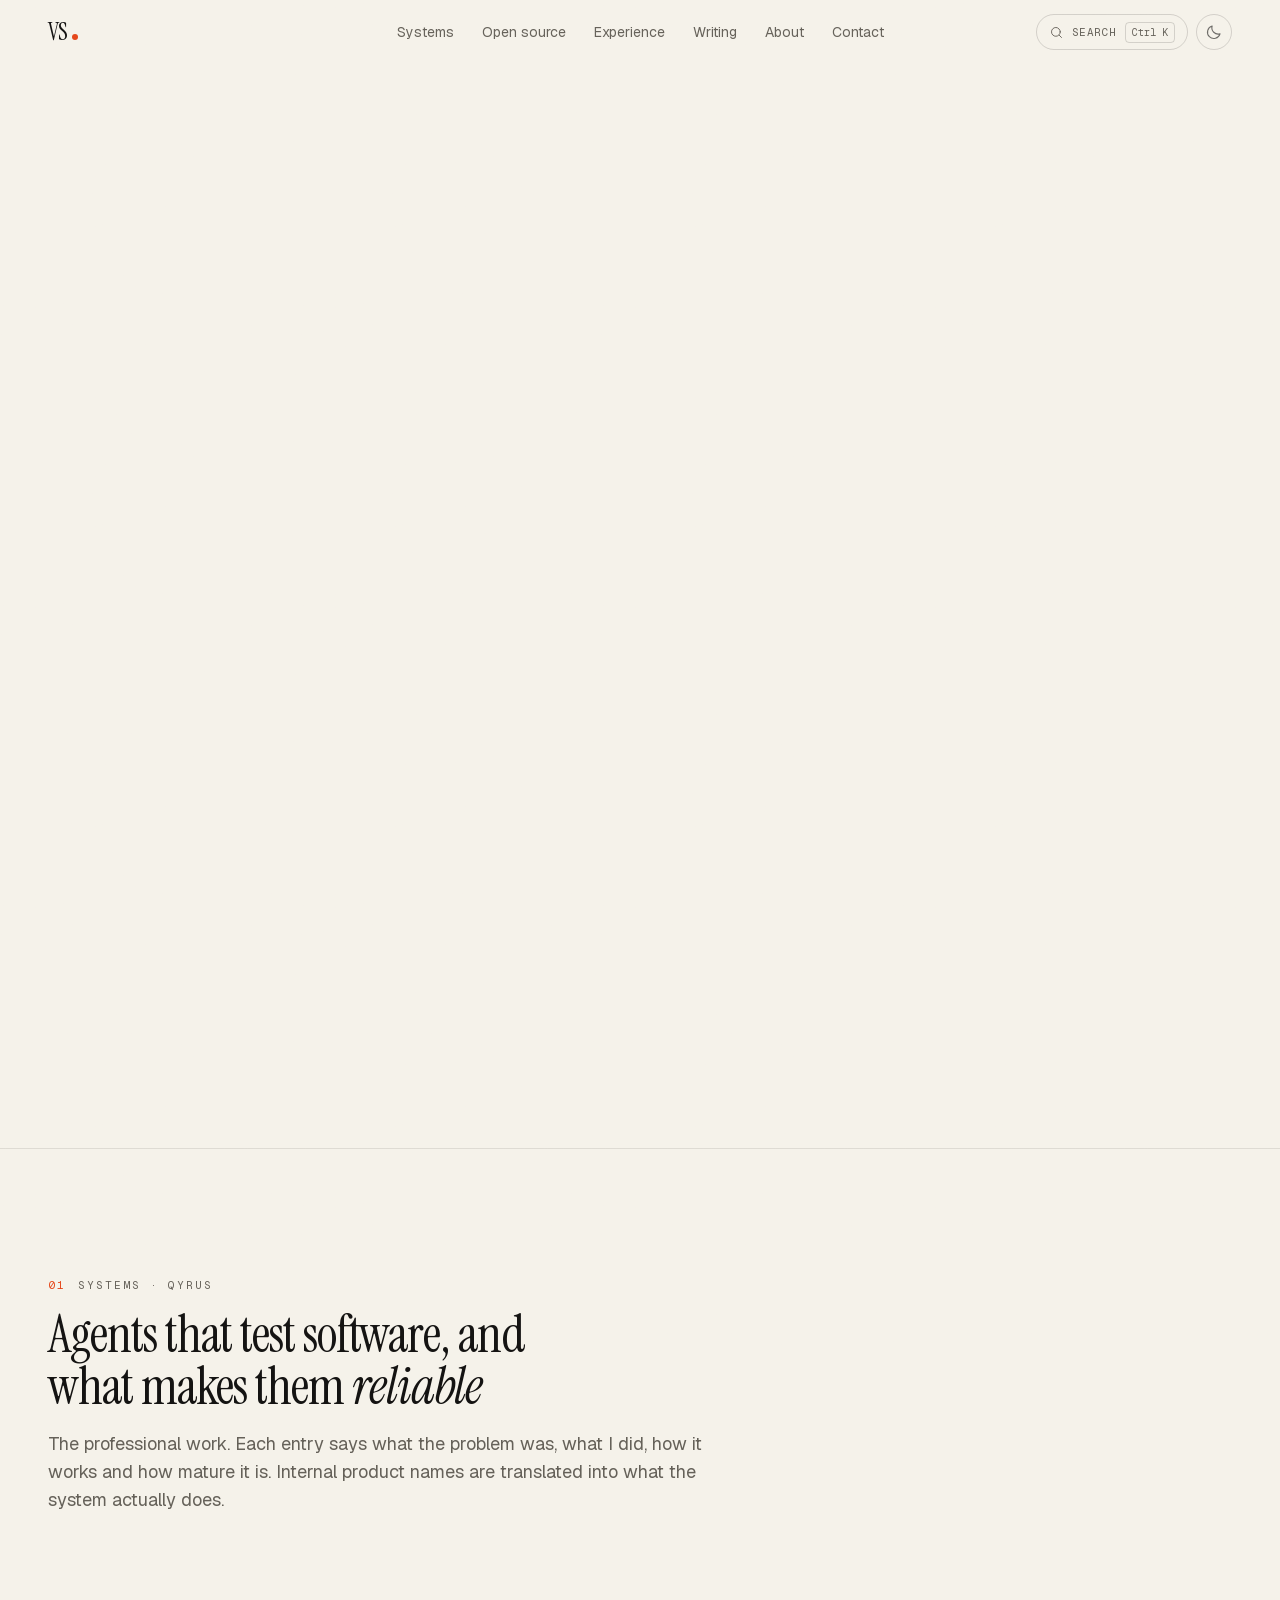
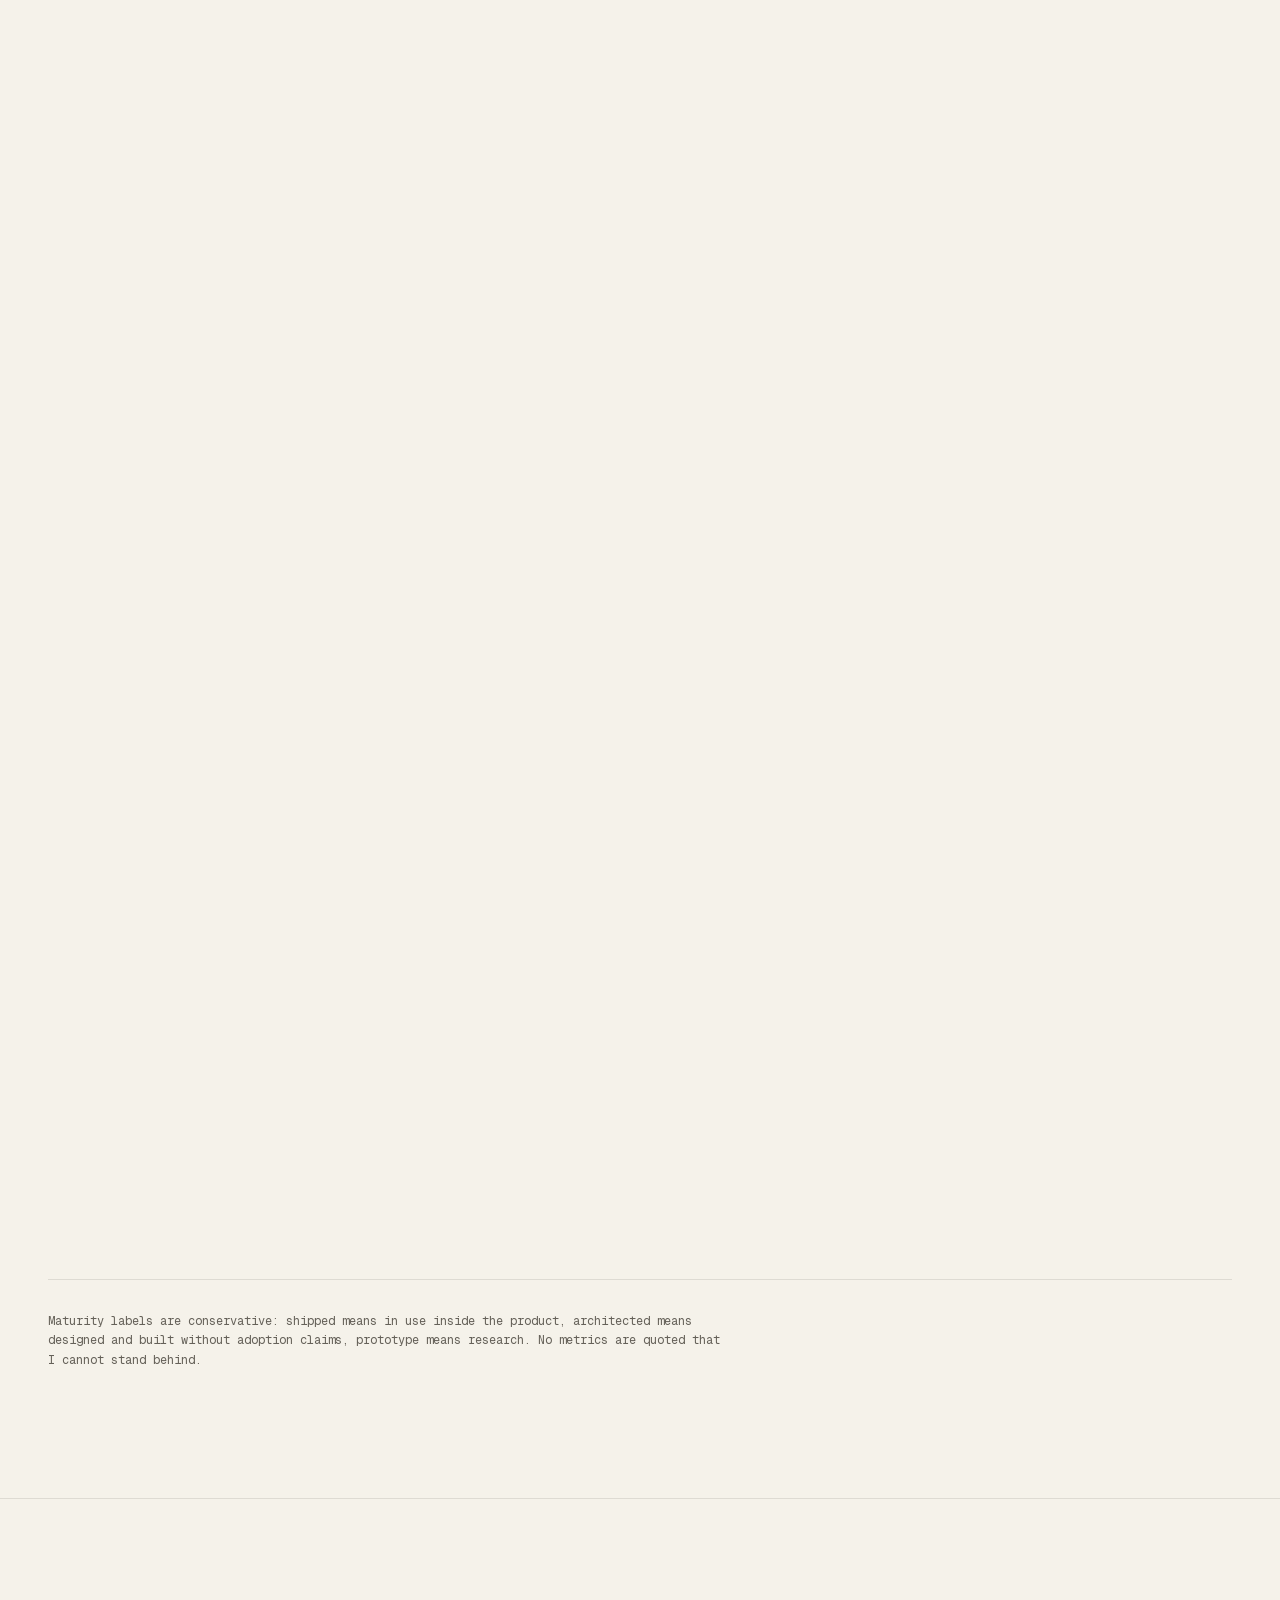
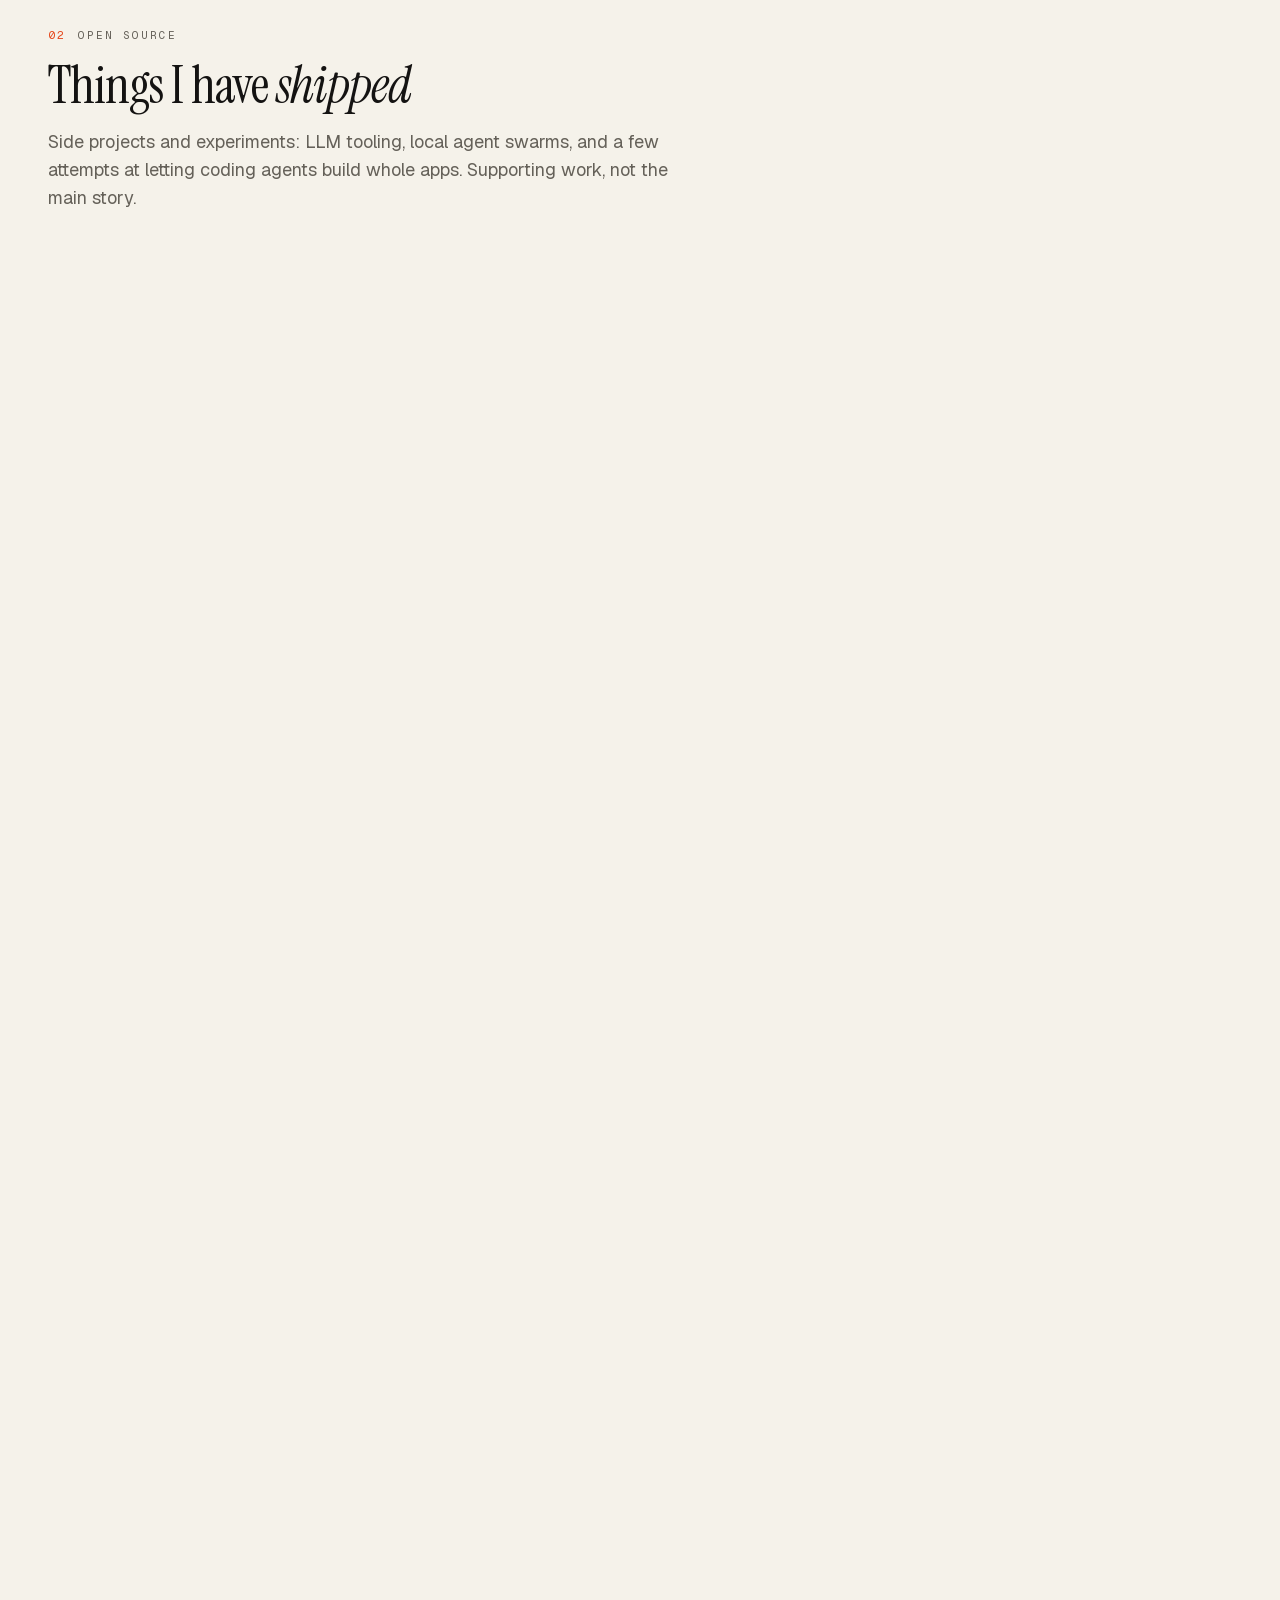
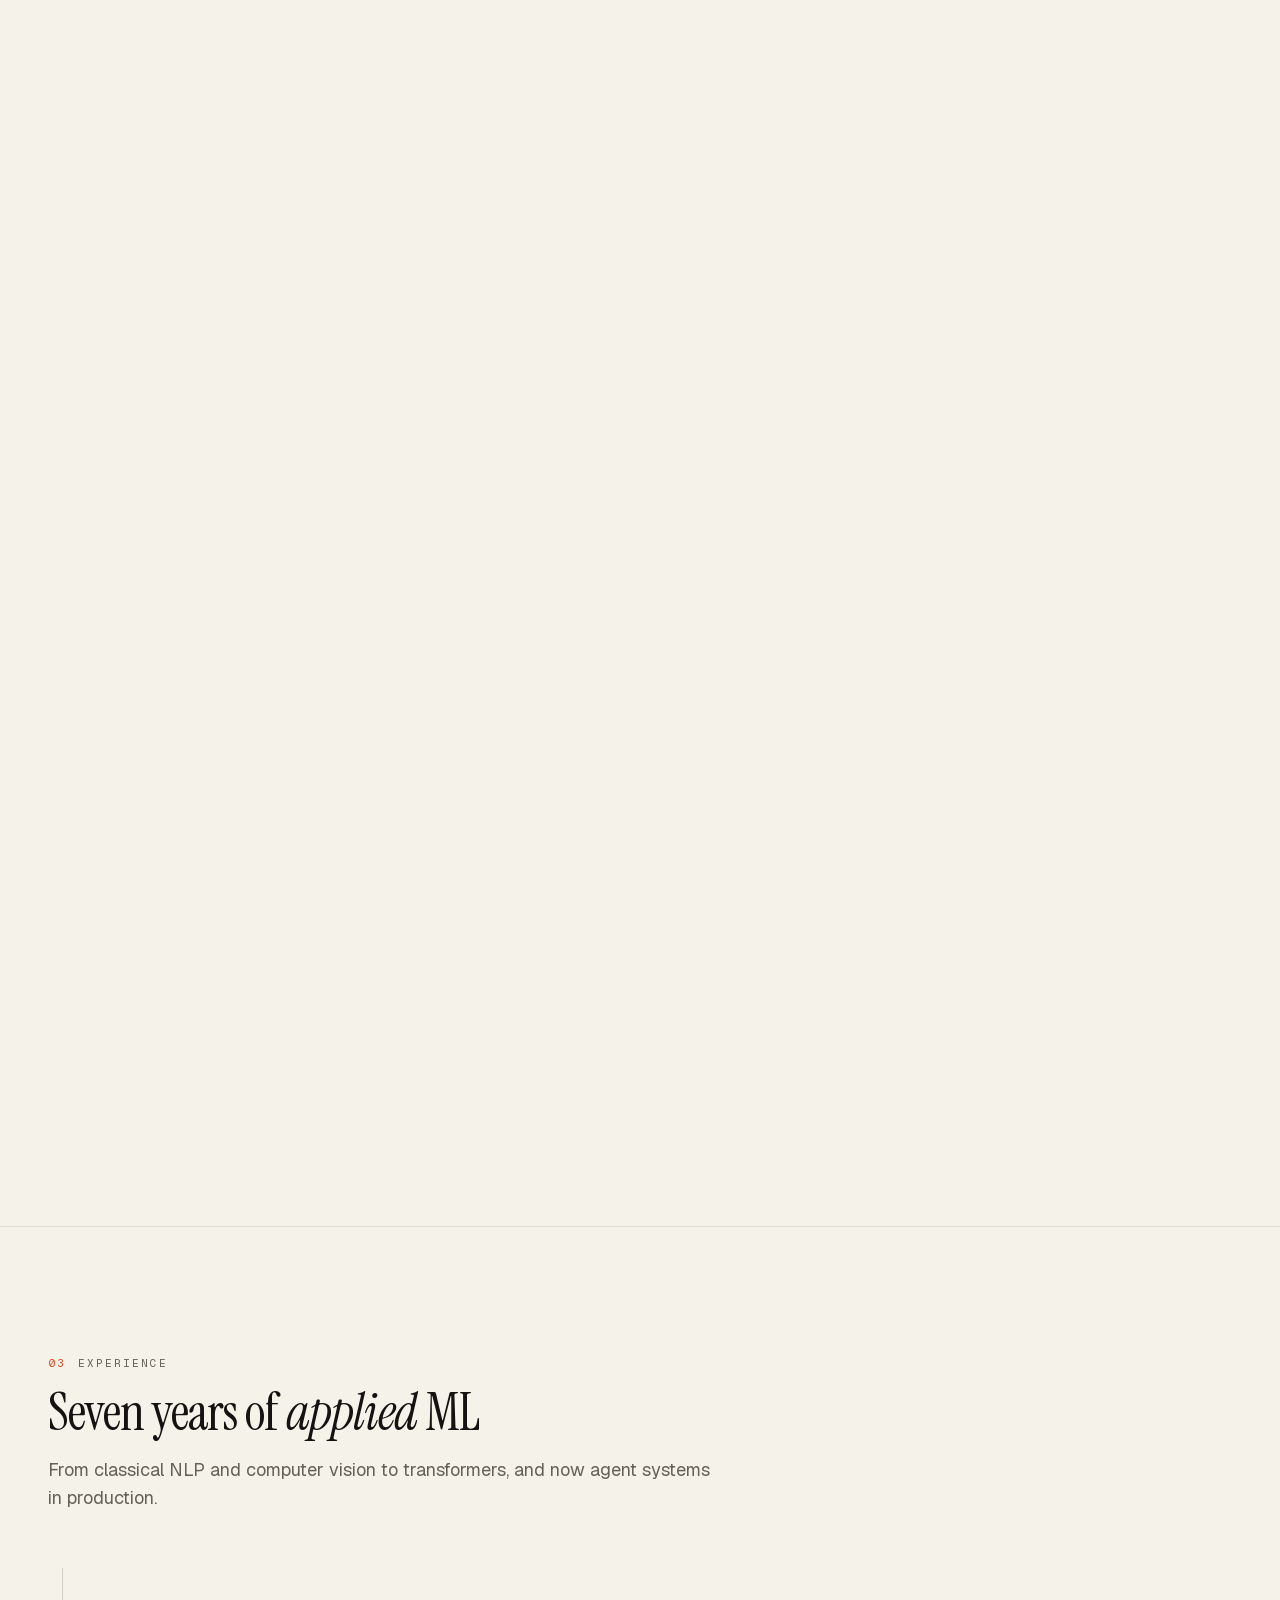
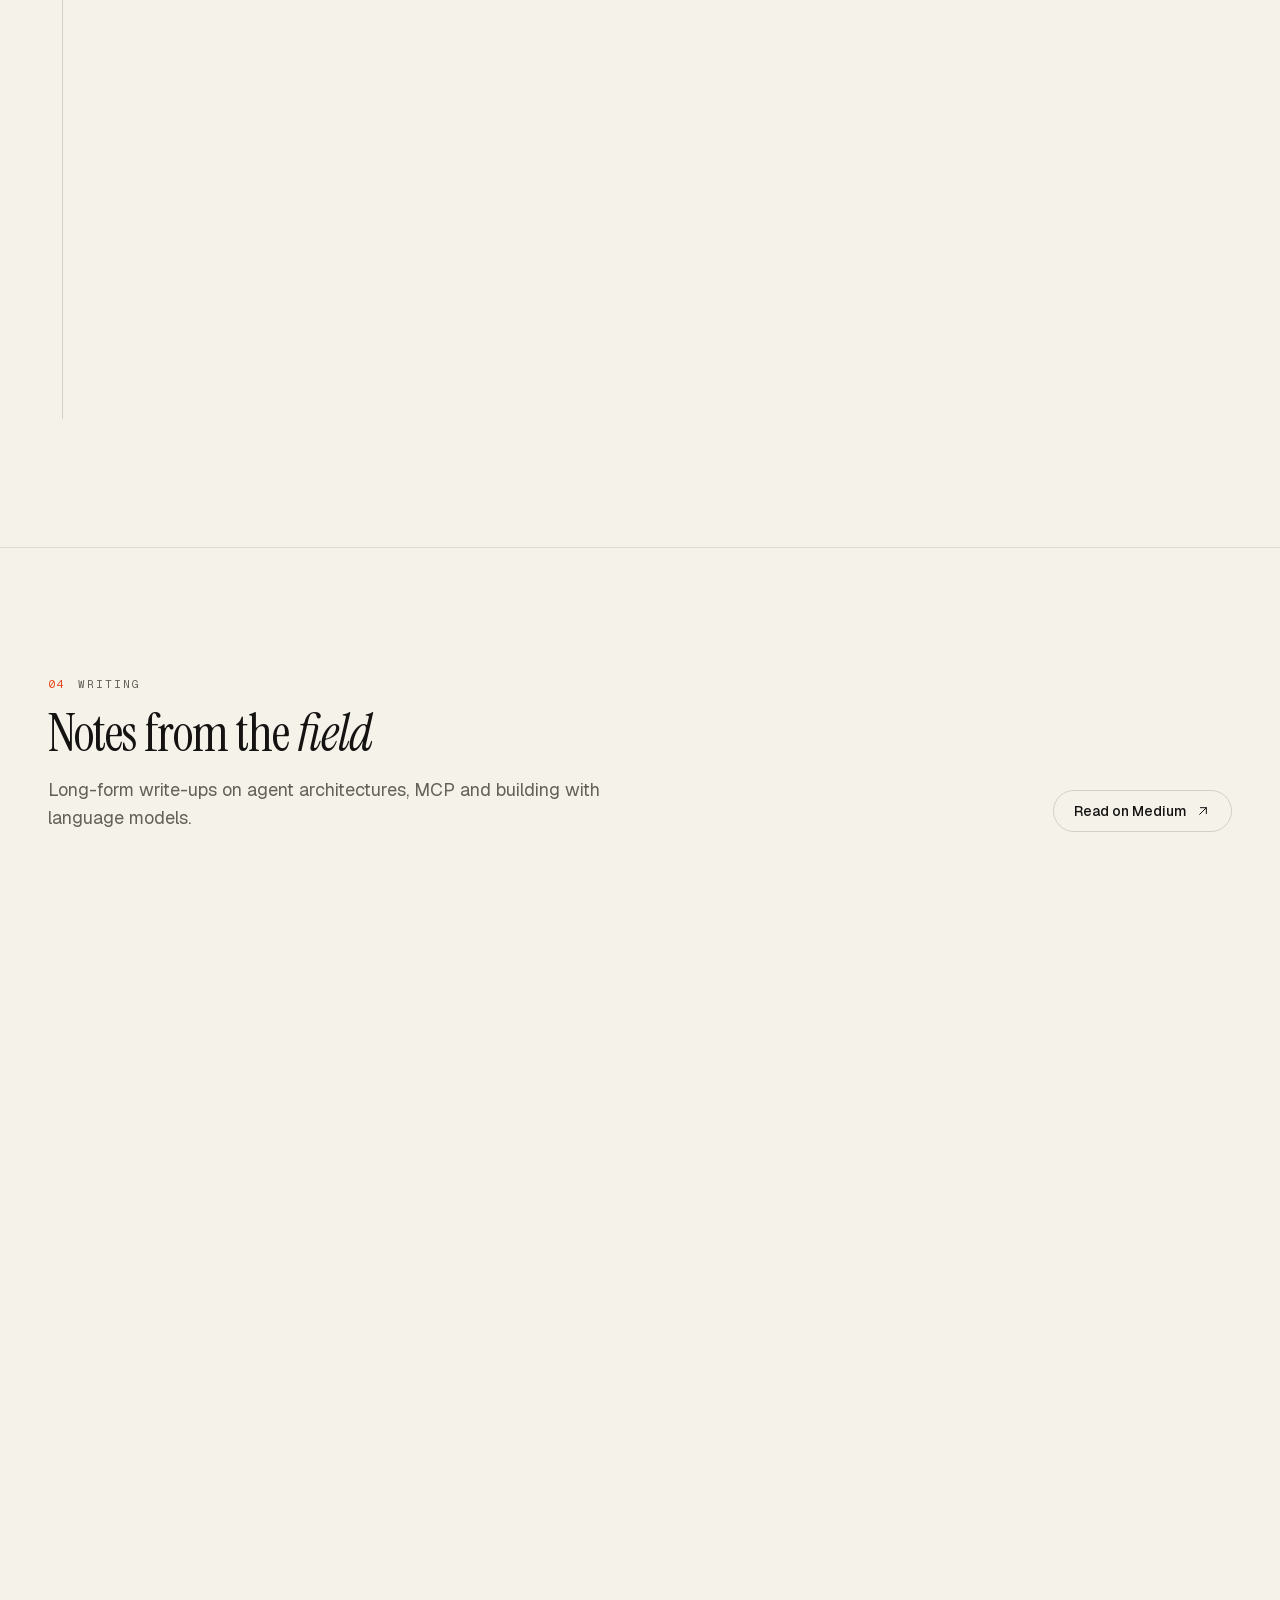
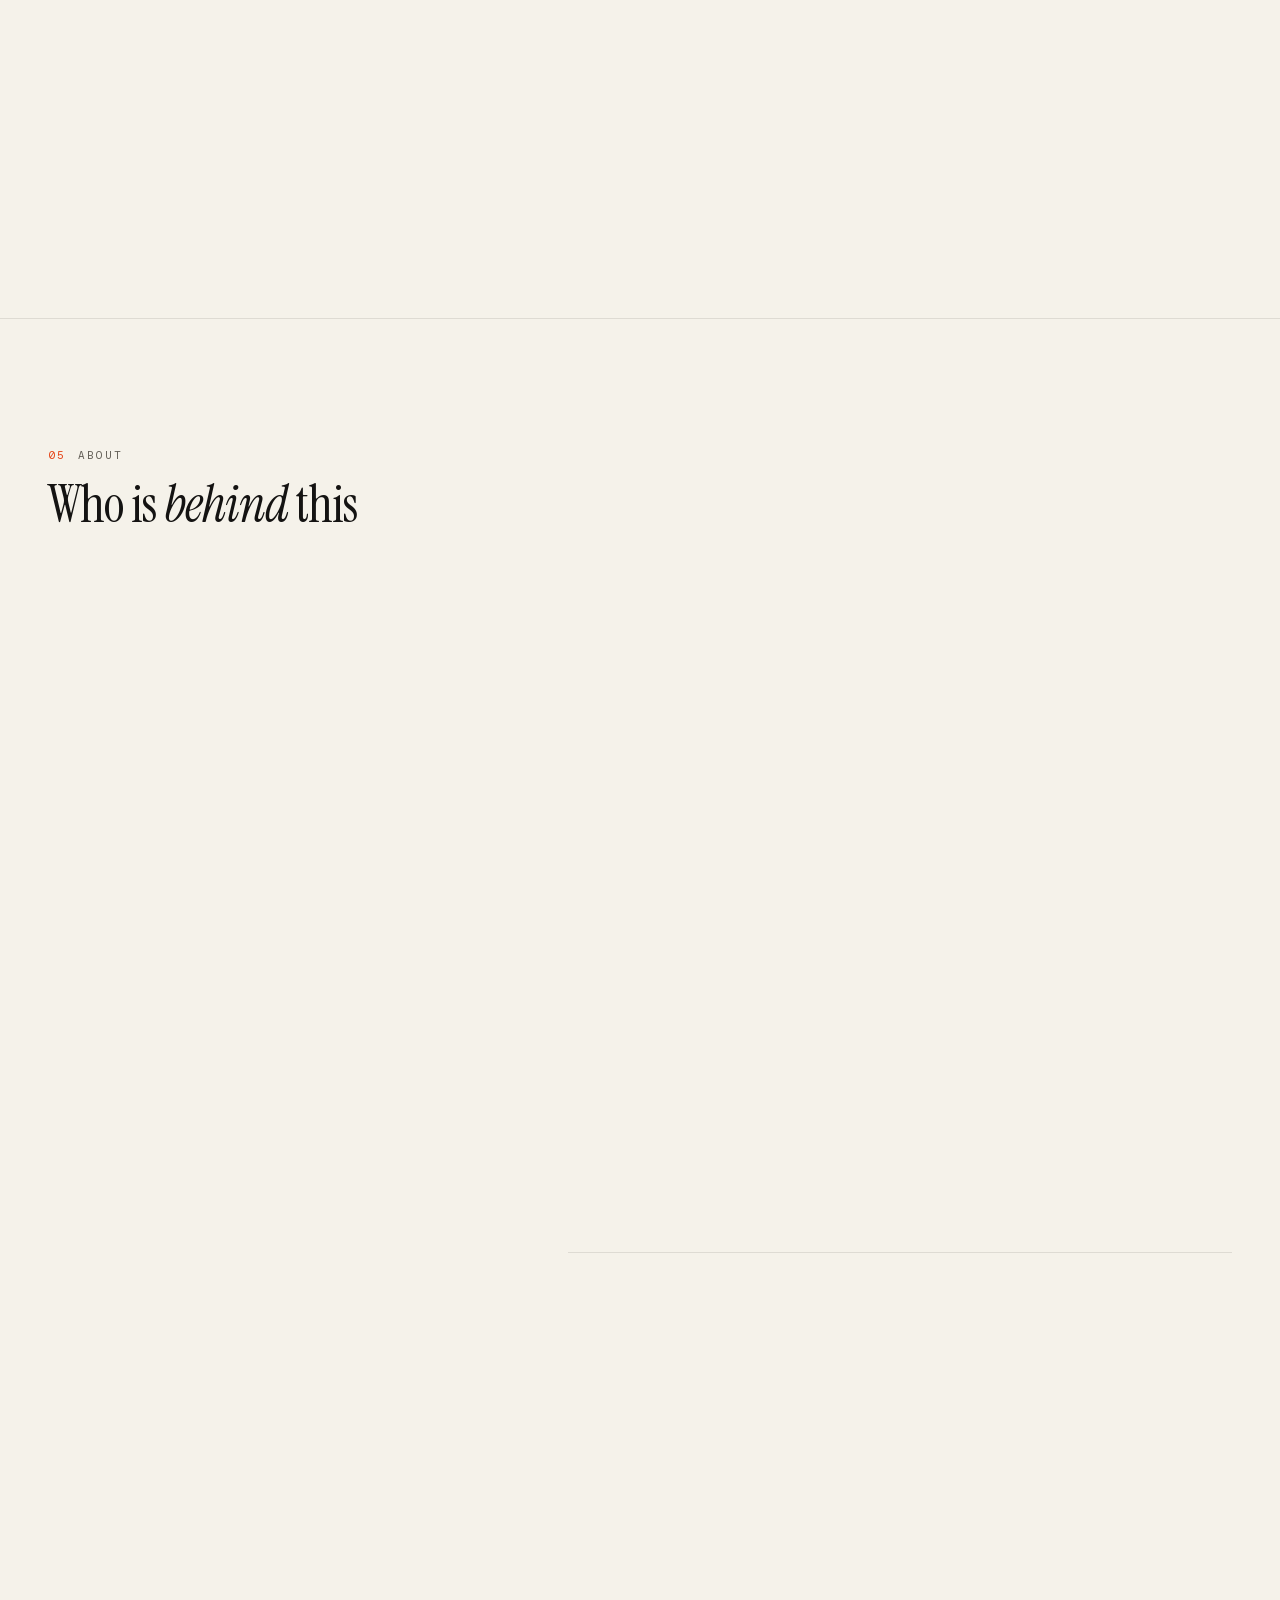
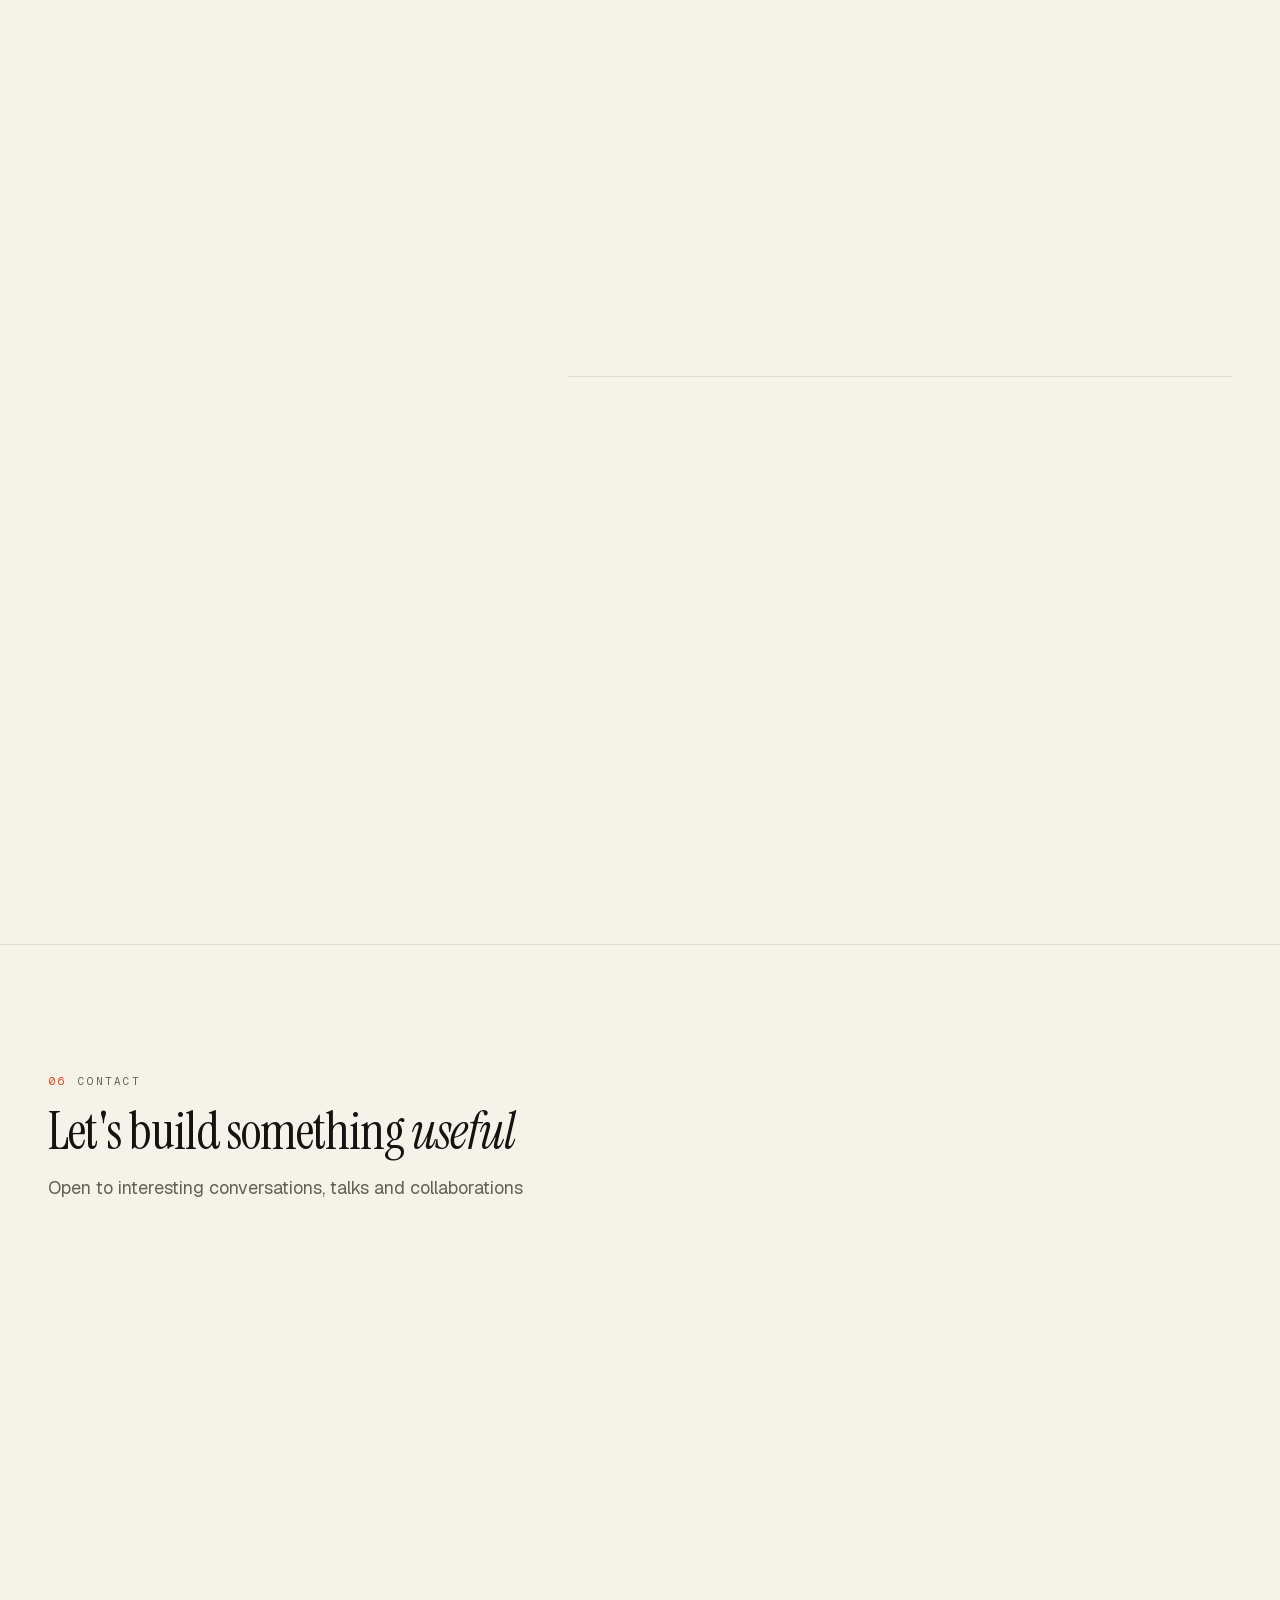
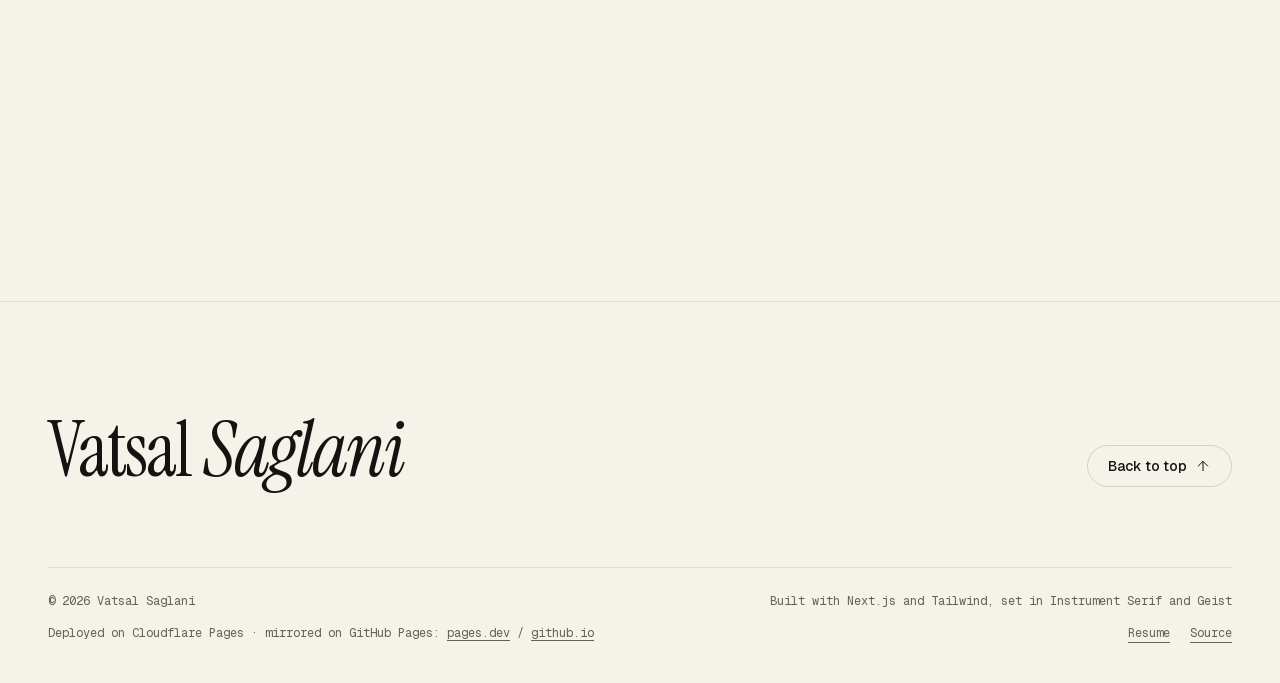
==== index.html @ f2490fa0 "Publish site: agent-run panel in About Co-Authored-By: Claude Fable 5.1 <noreply@anthropic.com> Clau" ====
<!DOCTYPE html><!--tgQJ8tDW70HH8e3YY8J3Q--><html lang="en" class="__variable_246ccd __variable_c29908 __variable_1f5468"><head><meta charSet="utf-8"/><meta name="viewport" content="width=device-width, initial-scale=1"/><link rel="preload" href="/_next/static/media/22a5144ee8d83bca-s.p.woff2" as="font" crossorigin="" type="font/woff2"/><link rel="preload" href="/_next/static/media/7d4881bb7e1bf84d-s.p.woff2" as="font" crossorigin="" type="font/woff2"/><link rel="preload" href="/_next/static/media/9cc5b37ab1350db7-s.p.woff2" as="font" crossorigin="" type="font/woff2"/><link rel="preload" href="/_next/static/media/e6099e249fd938cc-s.p.woff2" as="font" crossorigin="" type="font/woff2"/><link rel="stylesheet" href="/_next/static/css/aacad18d70a3d9a2.css" data-precedence="next"/><link rel="preload" as="script" fetchPriority="low" href="/_next/static/chunks/webpack-665c50629f91c9d4.js"/><script src="/_next/static/chunks/4bd1b696-c023c6e3521b1417.js" async=""></script><script src="/_next/static/chunks/255-a7ba4d37dca2f1fa.js" async=""></script><script src="/_next/static/chunks/main-app-f5ae273db3efd470.js" async=""></script><script src="/_next/static/chunks/app/layout-475cb6a41818b07e.js" async=""></script><script src="/_next/static/chunks/619-ba102abea3e3d0e4.js" async=""></script><script src="/_next/static/chunks/430-6dc5d036473daa64.js" async=""></script><script src="/_next/static/chunks/app/page-20d312c15284d19d.js" async=""></script><meta name="next-size-adjust" content=""/><meta name="theme-color" media="(prefers-color-scheme: light)" content="#f5f2ea"/><meta name="theme-color" media="(prefers-color-scheme: dark)" content="#0b0b0e"/><title>Vatsal Saglani — Data Science Lead, GenAI at Qyrus</title><meta name="description" content="Vatsal Saglani builds AI agents that test software, and the systems that make them reliable: agent SDKs, distributed runtimes, memory and evaluation at Qyrus, plus open-source LLM tooling."/><link rel="author" href="https://github.com/vatsalsaglani"/><meta name="author" content="Vatsal Saglani"/><meta name="keywords" content="Vatsal Saglani,GenAI,AI agents,MCP,LLM,Swift,macOS,Qyrus,machine learning,Bengaluru"/><meta name="creator" content="Vatsal Saglani"/><meta name="robots" content="index, follow"/><link rel="canonical" href="https://vatsalsaglani.pages.dev/"/><meta property="og:title" content="Vatsal Saglani — Data Science Lead, GenAI at Qyrus"/><meta property="og:description" content="Vatsal Saglani builds AI agents that test software, and the systems that make them reliable: agent SDKs, distributed runtimes, memory and evaluation at Qyrus, plus open-source LLM tooling."/><meta property="og:url" content="https://vatsalsaglani.pages.dev/"/><meta property="og:site_name" content="Vatsal Saglani"/><meta property="og:locale" content="en_US"/><meta property="og:image" content="https://vatsalsaglani.pages.dev/assets/og.png"/><meta property="og:image:width" content="1200"/><meta property="og:image:height" content="630"/><meta property="og:image:alt" content="Vatsal Saglani — portfolio"/><meta property="og:type" content="website"/><meta name="twitter:card" content="summary_large_image"/><meta name="twitter:creator" content="@saglanivatsal"/><meta name="twitter:title" content="Vatsal Saglani — Data Science Lead, GenAI at Qyrus"/><meta name="twitter:description" content="Vatsal Saglani builds AI agents that test software, and the systems that make them reliable: agent SDKs, distributed runtimes, memory and evaluation at Qyrus, plus open-source LLM tooling."/><meta name="twitter:image" content="https://vatsalsaglani.pages.dev/assets/og.png"/><link rel="shortcut icon" href="/favicon.svg"/><link rel="icon" href="/favicon.svg"/><link rel="apple-touch-icon" href="/favicon.svg"/><script>(function(){try{var s=localStorage.getItem('theme');var m=window.matchMedia('(prefers-color-scheme: light)').matches;var t=s||(m?'light':'dark');document.documentElement.setAttribute('data-theme',t);}catch(e){document.documentElement.setAttribute('data-theme','dark');}})();</script><script src="/_next/static/chunks/polyfills-42372ed130431b0a.js" noModule=""></script></head><body class="min-h-dvh"><div hidden=""><!--$--><!--/$--></div><header class="fixed inset-x-0 top-0 z-50 border-b transition-[background-color,border-color,backdrop-filter] duration-300 border-transparent bg-transparent"><div class="wrap grid h-16 grid-cols-[1fr_auto] items-center md:grid-cols-[1fr_auto_1fr]"><a href="#top" class="group flex w-fit items-center gap-1 font-serif text-2xl leading-none tracking-tight" aria-label="Vatsal Saglani, back to top"><span>VS</span><span class="h-1.5 w-1.5 translate-y-[5px] rounded-full bg-accent transition-transform duration-300 group-hover:scale-150"></span></a><nav aria-label="Primary" class="hidden items-center gap-1 md:flex"><a href="#systems" class="relative px-3 py-2 text-sm transition-colors duration-300 text-muted hover:text-fg">Systems</a><a href="#work" class="relative px-3 py-2 text-sm transition-colors duration-300 text-muted hover:text-fg">Open source</a><a href="#experience" class="relative px-3 py-2 text-sm transition-colors duration-300 text-muted hover:text-fg">Experience</a><a href="#writing" class="relative px-3 py-2 text-sm transition-colors duration-300 text-muted hover:text-fg">Writing</a><a href="#about" class="relative px-3 py-2 text-sm transition-colors duration-300 text-muted hover:text-fg">About</a><a href="#contact" class="relative px-3 py-2 text-sm transition-colors duration-300 text-muted hover:text-fg">Contact</a></nav><div class="flex items-center justify-end gap-2"><button type="button" aria-label="Search and commands" class="inline-flex h-9 items-center gap-2 rounded-full border border-line/15 px-3 font-mono text-[11px] uppercase tracking-wider text-muted transition-colors duration-300 hover:border-line/40 hover:text-fg"><svg viewBox="0 0 24 24" width="1em" height="1em" fill="none" stroke="currentColor" stroke-width="1.5" stroke-linecap="round" stroke-linejoin="round" aria-hidden="true" focusable="false" class="text-[15px]"><circle cx="11" cy="11" r="7"></circle><path d="M20 20l-3.5-3.5"></path></svg><span class="hidden sm:inline">Search</span><kbd class="hidden min-w-[2.75rem] rounded border border-line/15 px-1.5 py-0.5 text-center font-mono text-[10px] normal-case tracking-normal sm:inline-block">Ctrl K</kbd></button><button type="button" aria-label="Toggle theme" title="Toggle theme" class="relative grid h-9 w-9 place-items-center rounded-full border border-line/15 text-fg transition-colors duration-300 hover:border-line/40 hover:text-accent"><span class="grid place-items-center opacity-60"><svg viewBox="0 0 24 24" width="1em" height="1em" fill="none" stroke="currentColor" stroke-width="1.5" stroke-linecap="round" stroke-linejoin="round" aria-hidden="true" focusable="false" class="text-[18px]"><path d="M20 14.5A8.5 8.5 0 0 1 9.5 4 8.5 8.5 0 1 0 20 14.5z"></path></svg></span></button><button type="button" aria-label="Open menu" aria-expanded="false" aria-controls="mobile-menu" class="grid h-9 w-9 place-items-center rounded-full border border-line/15 text-fg transition-colors hover:border-line/40 md:hidden"><svg viewBox="0 0 24 24" width="1em" height="1em" fill="none" stroke="currentColor" stroke-width="1.5" stroke-linecap="round" stroke-linejoin="round" aria-hidden="true" focusable="false" class="text-[18px]"><path d="M4 8h16M4 16h16"></path></svg></button></div></div></header><main><section id="top" class="relative flex min-h-[100svh] flex-col overflow-hidden"><canvas aria-hidden="true" class="pointer-events-none absolute inset-0 h-full w-full" style="mask-image:radial-gradient(ellipse 85% 80% at 50% 38%, #000 35%, transparent 100%);-webkit-mask-image:radial-gradient(ellipse 85% 80% at 50% 38%, #000 35%, transparent 100%)"></canvas><div class="wrap relative z-10 flex flex-1 flex-col pb-8 pt-24 md:pb-10"><div class="eyebrow flex flex-wrap items-center gap-x-3 gap-y-1.5" style="opacity:0;transform:translateY(16px)"><span>Bengaluru</span><span aria-hidden="true">·</span><time class="tabular-nums text-fg">--:--</time><span aria-hidden="true">·</span><span class="flex items-center gap-2"><span class="relative flex h-2 w-2"><span class="absolute inset-0 rounded-full bg-signal opacity-60 motion-safe:animate-ping"></span><span class="relative h-2 w-2 rounded-full bg-signal motion-safe:animate-pulseDot"></span></span>Open to interesting conversations, talks and collaborations</span></div><div class="my-auto py-12 md:py-16"><h1 class="break-words font-serif text-display-xl"><span class="block"><span class="inline-block overflow-hidden pb-[0.12em] align-bottom"><span class="inline-block" style="transform:translateY(110%) rotate(2deg)">Vatsal</span></span> <span class="inline-block overflow-hidden pb-[0.12em] align-bottom"><span class="inline-block" style="transform:translateY(110%) rotate(2deg)">Saglani</span></span></span><span class="block" style="opacity:0;transform:translateY(24px)"><span class="text-muted">builds</span> <span class="inline-grid max-w-full align-top"><span aria-hidden="true" class="invisible col-start-1 row-start-1"><em class="italic">AI agents that test software</em></span><span aria-hidden="true" class="invisible col-start-1 row-start-1"><em class="italic">the harnesses that make them reliable</em></span><span aria-hidden="true" class="invisible col-start-1 row-start-1"><em class="italic">memory and evaluation for agents</em></span><span aria-hidden="true" class="invisible col-start-1 row-start-1"><em class="italic">SDKs other teams build on</em></span><span class="col-start-1 row-start-1" style="opacity:1;filter:blur(0px);transform:none"><em class="italic text-accent">AI agents that test software</em></span></span></span></h1><p class="mt-8 max-w-2xl text-base text-muted md:mt-10 md:text-lg" style="opacity:0;transform:translateY(16px)">I lead AI engineering at Qyrus, where agents test software across web, mobile, desktop and APIs. My work is the systems around those agents: the execution harness and shared SDK, distributed runtimes with durable evidence, memory, and evaluation. I still work directly on models and code. I write about agent architectures and MCP, and keep a steady stream of open-source experiments going.</p><div class="mt-8 flex flex-wrap items-center gap-3 md:mt-10" style="opacity:0;transform:translateY(16px)"><a href="#work" class="btn-primary">See the work<svg viewBox="0 0 24 24" width="1em" height="1em" fill="none" stroke="currentColor" stroke-width="1.5" stroke-linecap="round" stroke-linejoin="round" aria-hidden="true" focusable="false" class="text-base"><path d="M12 5v14M6 13l6 6 6-6"></path></svg></a><a href="#contact" class="btn-ghost">Get in touch</a><ul class="ml-1 flex items-center gap-2"><li><a href="https://github.com/vatsalsaglani" target="_blank" rel="noopener noreferrer" aria-label="GitHub (opens in a new tab)" class="grid h-10 w-10 place-items-center rounded-full text-muted transition-all duration-300 hover:-translate-y-0.5 hover:bg-line/10 hover:text-accent"><svg viewBox="0 0 24 24" width="1em" height="1em" fill="none" stroke="currentColor" stroke-width="1.5" stroke-linecap="round" stroke-linejoin="round" aria-hidden="true" focusable="false" class="text-[20px]"><path d="M9 19c-4.3 1.4-4.3-2.5-6-3m12 5v-3.5c0-1 .1-1.4-.5-2 2.8-.3 5.5-1.4 5.5-6a4.6 4.6 0 0 0-1.3-3.2 4.2 4.2 0 0 0-.1-3.2s-1.1-.3-3.5 1.3a12.3 12.3 0 0 0-6.2 0C6.5 2.8 5.4 3.1 5.4 3.1a4.2 4.2 0 0 0-.1 3.2A4.6 4.6 0 0 0 4 9.5c0 4.6 2.7 5.7 5.5 6-.6.6-.6 1.2-.5 2V21"></path></svg></a></li><li><a href="https://www.linkedin.com/in/vatsalsaglani/" target="_blank" rel="noopener noreferrer" aria-label="LinkedIn (opens in a new tab)" class="grid h-10 w-10 place-items-center rounded-full text-muted transition-all duration-300 hover:-translate-y-0.5 hover:bg-line/10 hover:text-accent"><svg viewBox="0 0 24 24" width="1em" height="1em" fill="none" stroke="currentColor" stroke-width="1.5" stroke-linecap="round" stroke-linejoin="round" aria-hidden="true" focusable="false" class="text-[20px]"><path d="M16 8a6 6 0 0 1 6 6v7h-4v-7a2 2 0 0 0-4 0v7h-4v-7a6 6 0 0 1 6-6z"></path><rect x="2" y="9" width="4" height="12"></rect><circle cx="4" cy="4" r="2"></circle></svg></a></li><li><a href="https://thevatsalsaglani.medium.com" target="_blank" rel="noopener noreferrer" aria-label="Medium (opens in a new tab)" class="grid h-10 w-10 place-items-center rounded-full text-muted transition-all duration-300 hover:-translate-y-0.5 hover:bg-line/10 hover:text-accent"><svg viewBox="0 0 24 24" width="1em" height="1em" fill="none" stroke="currentColor" stroke-width="1.5" stroke-linecap="round" stroke-linejoin="round" aria-hidden="true" focusable="false" class="text-[20px]"><circle cx="7" cy="12" r="4.5"></circle><ellipse cx="16.5" cy="12" rx="2" ry="4.5"></ellipse><path d="M21.5 8v8"></path></svg></a></li><li><a href="https://x.com/saglanivatsal" target="_blank" rel="noopener noreferrer" aria-label="X (opens in a new tab)" class="grid h-10 w-10 place-items-center rounded-full text-muted transition-all duration-300 hover:-translate-y-0.5 hover:bg-line/10 hover:text-accent"><svg viewBox="0 0 24 24" width="1em" height="1em" fill="none" stroke="currentColor" stroke-width="1.5" stroke-linecap="round" stroke-linejoin="round" aria-hidden="true" focusable="false" class="text-[20px]"><path d="M4 4l16 16M20 4L4 20"></path></svg></a></li></ul></div></div><div class="flex flex-col gap-8 md:flex-row md:items-end md:justify-between"><a href="#work" class="eyebrow hidden w-fit items-center gap-3 md:flex" aria-label="Scroll to work" style="opacity:0;transform:translateY(16px)"><span class="relative block h-8 w-px overflow-hidden bg-line/15"><span class="absolute inset-x-0 top-0 h-3 bg-accent"></span></span>scroll</a><dl class="grid grid-cols-2 gap-x-8 gap-y-5 sm:grid-cols-4 md:gap-x-10" style="opacity:0;transform:translateY(16px)"><div class="flex flex-col-reverse"><dt class="eyebrow mt-2 max-w-[9rem]">Years in applied ML</dt><dd class="font-serif text-4xl leading-none tracking-tight md:text-5xl">7+</dd></div><div class="flex flex-col-reverse"><dt class="eyebrow mt-2 max-w-[9rem]">GitHub stars</dt><dd class="font-serif text-4xl leading-none tracking-tight md:text-5xl">450+</dd></div><div class="flex flex-col-reverse"><dt class="eyebrow mt-2 max-w-[9rem]">Public repos</dt><dd class="font-serif text-4xl leading-none tracking-tight md:text-5xl">110+</dd></div><div class="flex flex-col-reverse"><dt class="eyebrow mt-2 max-w-[9rem]">Paper citations</dt><dd class="font-serif text-4xl leading-none tracking-tight md:text-5xl">40+</dd></div></dl></div></div><div class="relative z-10"><div class="group relative overflow-hidden border-y border-line/10 py-4 [mask-image:linear-gradient(90deg,transparent,#000_8%,#000_92%,transparent)]"><div class="flex w-max animate-marquee group-hover:[animation-play-state:paused]" style="animation-duration:40s"><ul class="flex shrink-0 items-center"><li class="flex items-center whitespace-nowrap font-mono text-[11px] uppercase tracking-[0.18em] text-muted"><span class="px-6">Leading AI engineering at Qyrus</span><span class="h-1.5 w-1.5 rotate-45 bg-accent" aria-hidden="true"></span></li><li class="flex items-center whitespace-nowrap font-mono text-[11px] uppercase tracking-[0.18em] text-muted"><span class="px-6">Agents testing software on real devices</span><span class="h-1.5 w-1.5 rotate-45 bg-accent" aria-hidden="true"></span></li><li class="flex items-center whitespace-nowrap font-mono text-[11px] uppercase tracking-[0.18em] text-muted"><span class="px-6">Building Tinker, a BYOK coding agent for VS Code</span><span class="h-1.5 w-1.5 rotate-45 bg-accent" aria-hidden="true"></span></li><li class="flex items-center whitespace-nowrap font-mono text-[11px] uppercase tracking-[0.18em] text-muted"><span class="px-6">Writing about MCP and agent architectures</span><span class="h-1.5 w-1.5 rotate-45 bg-accent" aria-hidden="true"></span></li><li class="flex items-center whitespace-nowrap font-mono text-[11px] uppercase tracking-[0.18em] text-muted"><span class="px-6">Shipping products with coding agents</span><span class="h-1.5 w-1.5 rotate-45 bg-accent" aria-hidden="true"></span></li><li class="flex items-center whitespace-nowrap font-mono text-[11px] uppercase tracking-[0.18em] text-muted"><span class="px-6">Running agent swarms on local LLMs</span><span class="h-1.5 w-1.5 rotate-45 bg-accent" aria-hidden="true"></span></li><li class="flex items-center whitespace-nowrap font-mono text-[11px] uppercase tracking-[0.18em] text-muted"><span class="px-6">Based in Bengaluru</span><span class="h-1.5 w-1.5 rotate-45 bg-accent" aria-hidden="true"></span></li></ul><ul class="flex shrink-0 items-center" aria-hidden="true"><li class="flex items-center whitespace-nowrap font-mono text-[11px] uppercase tracking-[0.18em] text-muted"><span class="px-6">Leading AI engineering at Qyrus</span><span class="h-1.5 w-1.5 rotate-45 bg-accent" aria-hidden="true"></span></li><li class="flex items-center whitespace-nowrap font-mono text-[11px] uppercase tracking-[0.18em] text-muted"><span class="px-6">Agents testing software on real devices</span><span class="h-1.5 w-1.5 rotate-45 bg-accent" aria-hidden="true"></span></li><li class="flex items-center whitespace-nowrap font-mono text-[11px] uppercase tracking-[0.18em] text-muted"><span class="px-6">Building Tinker, a BYOK coding agent for VS Code</span><span class="h-1.5 w-1.5 rotate-45 bg-accent" aria-hidden="true"></span></li><li class="flex items-center whitespace-nowrap font-mono text-[11px] uppercase tracking-[0.18em] text-muted"><span class="px-6">Writing about MCP and agent architectures</span><span class="h-1.5 w-1.5 rotate-45 bg-accent" aria-hidden="true"></span></li><li class="flex items-center whitespace-nowrap font-mono text-[11px] uppercase tracking-[0.18em] text-muted"><span class="px-6">Shipping products with coding agents</span><span class="h-1.5 w-1.5 rotate-45 bg-accent" aria-hidden="true"></span></li><li class="flex items-center whitespace-nowrap font-mono text-[11px] uppercase tracking-[0.18em] text-muted"><span class="px-6">Running agent swarms on local LLMs</span><span class="h-1.5 w-1.5 rotate-45 bg-accent" aria-hidden="true"></span></li><li class="flex items-center whitespace-nowrap font-mono text-[11px] uppercase tracking-[0.18em] text-muted"><span class="px-6">Based in Bengaluru</span><span class="h-1.5 w-1.5 rotate-45 bg-accent" aria-hidden="true"></span></li></ul></div></div></div></section><section id="systems" class="scroll-mt-24 border-t border-line/10 py-24 md:py-32"><div class="wrap"><div class="mb-10 flex flex-col gap-6 md:mb-14 md:flex-row md:items-end md:justify-between"><div class="max-w-3xl"><p class="eyebrow mb-4 flex items-center gap-3"><span class="text-accent">01</span><span>Systems · Qyrus</span></p><h2 class="font-serif text-display-md">Agents that test software, and what makes them <em>reliable</em></h2><p class="mt-4 max-w-2xl text-base text-muted md:text-lg">The professional work. Each entry says what the problem was, what I did, how it works and how mature it is. Internal product names are translated into what the system actually does.</p></div></div><ul class="border-b border-line/10"><li class="border-t border-line/10" style="opacity:0;transform:translateY(24px)"><button type="button" aria-expanded="true" aria-controls="system-agent-sdk" class="group grid w-full grid-cols-[2.5rem_1fr_auto] items-baseline gap-4 py-6 text-left md:grid-cols-[3.5rem_1fr_auto] md:py-7"><span class="font-mono text-xs text-accent">01</span><span class="min-w-0"><span class="block font-serif text-2xl leading-tight transition-colors md:text-3xl text-fg">A shared agent SDK and execution harness</span><span class="mt-2 block font-mono text-[11px] uppercase tracking-[0.16em] text-muted">Built and maintain</span></span><span class="flex items-center gap-3"><span class="chip hidden sm:inline-flex text-signal border-signal/30">shipped</span><span aria-hidden="true" class="inline-flex h-8 w-8 items-center justify-center rounded-full border border-line/15 text-fg"><svg viewBox="0 0 24 24" class="h-4 w-4" fill="none" stroke="currentColor" stroke-width="1.5" stroke-linecap="round"><path d="M12 5v14M5 12h14"></path></svg></span></span></button><div id="system-agent-sdk" class="overflow-hidden" style="height:auto;opacity:1"><div class="grid gap-8 pb-10 pl-[3.5rem] pr-2 md:grid-cols-12 md:pl-[4.5rem]"><div class="md:col-span-4"><p class="eyebrow mb-3">The problem</p><p class="text-base leading-relaxed text-fg/90">Every AI feature was becoming its own wrapper around a model API, with its own retries, tool plumbing and logging.</p><span class="chip mt-5 sm:hidden text-signal border-signal/30">shipped</span></div><div class="md:col-span-5"><p class="eyebrow mb-3">Approach</p><p class="text-base leading-relaxed text-muted">A reusable Python foundation adopted across internal AI applications. Teams define tools and instructions; the SDK runs the agent loop, routes tool calls, handles model invocation, retries and guardrails, and emits token, latency, error and trace telemetry by configuration.</p></div><div class="md:col-span-3"><p class="eyebrow mb-3">What it does</p><ul class="space-y-2"><li class="flex gap-2 text-sm text-fg/85"><span class="mt-[0.55em] h-1 w-1 shrink-0 rounded-full bg-accent"></span>Standard agent loop</li><li class="flex gap-2 text-sm text-fg/85"><span class="mt-[0.55em] h-1 w-1 shrink-0 rounded-full bg-accent"></span>Tool routing</li><li class="flex gap-2 text-sm text-fg/85"><span class="mt-[0.55em] h-1 w-1 shrink-0 rounded-full bg-accent"></span>Retries and guardrails</li><li class="flex gap-2 text-sm text-fg/85"><span class="mt-[0.55em] h-1 w-1 shrink-0 rounded-full bg-accent"></span>Telemetry as a switch</li></ul><div class="mt-5 flex flex-wrap gap-1.5"><span class="chip">Python</span><span class="chip">Agent runtime</span><span class="chip">Observability</span></div></div></div></div></li><li class="border-t border-line/10" style="opacity:0;transform:translateY(24px)"><button type="button" aria-expanded="false" aria-controls="system-device-farm-ai-sessions" class="group grid w-full grid-cols-[2.5rem_1fr_auto] items-baseline gap-4 py-6 text-left md:grid-cols-[3.5rem_1fr_auto] md:py-7"><span class="font-mono text-xs text-accent">02</span><span class="min-w-0"><span class="block font-serif text-2xl leading-tight transition-colors md:text-3xl text-fg/85 group-hover:text-fg">Natural-language testing on real phones</span><span class="mt-2 block font-mono text-[11px] uppercase tracking-[0.16em] text-muted">Led</span></span><span class="flex items-center gap-3"><span class="chip hidden sm:inline-flex text-signal border-signal/30">shipped</span><span aria-hidden="true" class="inline-flex h-8 w-8 items-center justify-center rounded-full border border-line/15 text-fg"><svg viewBox="0 0 24 24" class="h-4 w-4" fill="none" stroke="currentColor" stroke-width="1.5" stroke-linecap="round"><path d="M12 5v14M5 12h14"></path></svg></span></span></button></li><li class="border-t border-line/10" style="opacity:0;transform:translateY(24px)"><button type="button" aria-expanded="false" aria-controls="system-distributed-runtime" class="group grid w-full grid-cols-[2.5rem_1fr_auto] items-baseline gap-4 py-6 text-left md:grid-cols-[3.5rem_1fr_auto] md:py-7"><span class="font-mono text-xs text-accent">03</span><span class="min-w-0"><span class="block font-serif text-2xl leading-tight transition-colors md:text-3xl text-fg/85 group-hover:text-fg">A distributed runtime with durable evidence</span><span class="mt-2 block font-mono text-[11px] uppercase tracking-[0.16em] text-muted">Architected</span></span><span class="flex items-center gap-3"><span class="chip hidden sm:inline-flex text-signal border-signal/30">shipped</span><span aria-hidden="true" class="inline-flex h-8 w-8 items-center justify-center rounded-full border border-line/15 text-fg"><svg viewBox="0 0 24 24" class="h-4 w-4" fill="none" stroke="currentColor" stroke-width="1.5" stroke-linecap="round"><path d="M12 5v14M5 12h14"></path></svg></span></span></button></li><li class="border-t border-line/10" style="opacity:0;transform:translateY(24px)"><button type="button" aria-expanded="false" aria-controls="system-browser-and-cross-surface" class="group grid w-full grid-cols-[2.5rem_1fr_auto] items-baseline gap-4 py-6 text-left md:grid-cols-[3.5rem_1fr_auto] md:py-7"><span class="font-mono text-xs text-accent">04</span><span class="min-w-0"><span class="block font-serif text-2xl leading-tight transition-colors md:text-3xl text-fg/85 group-hover:text-fg">Browser automation and cross-surface agents</span><span class="mt-2 block font-mono text-[11px] uppercase tracking-[0.16em] text-muted">Developed the framework; prototyped the coordination</span></span><span class="flex items-center gap-3"><span class="chip hidden sm:inline-flex text-signal border-signal/30">shipped + prototype</span><span aria-hidden="true" class="inline-flex h-8 w-8 items-center justify-center rounded-full border border-line/15 text-fg"><svg viewBox="0 0 24 24" class="h-4 w-4" fill="none" stroke="currentColor" stroke-width="1.5" stroke-linecap="round"><path d="M12 5v14M5 12h14"></path></svg></span></span></button></li><li class="border-t border-line/10" style="opacity:0;transform:translateY(24px)"><button type="button" aria-expanded="false" aria-controls="system-agent-memory" class="group grid w-full grid-cols-[2.5rem_1fr_auto] items-baseline gap-4 py-6 text-left md:grid-cols-[3.5rem_1fr_auto] md:py-7"><span class="font-mono text-xs text-accent">05</span><span class="min-w-0"><span class="block font-serif text-2xl leading-tight transition-colors md:text-3xl text-fg/85 group-hover:text-fg">Hybrid memory for long-running agents</span><span class="mt-2 block font-mono text-[11px] uppercase tracking-[0.16em] text-muted">Architected</span></span><span class="flex items-center gap-3"><span class="chip hidden sm:inline-flex text-fg border-line/25">architected</span><span aria-hidden="true" class="inline-flex h-8 w-8 items-center justify-center rounded-full border border-line/15 text-fg"><svg viewBox="0 0 24 24" class="h-4 w-4" fill="none" stroke="currentColor" stroke-width="1.5" stroke-linecap="round"><path d="M12 5v14M5 12h14"></path></svg></span></span></button></li><li class="border-t border-line/10" style="opacity:0;transform:translateY(24px)"><button type="button" aria-expanded="false" aria-controls="system-evaluation" class="group grid w-full grid-cols-[2.5rem_1fr_auto] items-baseline gap-4 py-6 text-left md:grid-cols-[3.5rem_1fr_auto] md:py-7"><span class="font-mono text-xs text-accent">06</span><span class="min-w-0"><span class="block font-serif text-2xl leading-tight transition-colors md:text-3xl text-fg/85 group-hover:text-fg">Evaluating agents, not just answers</span><span class="mt-2 block font-mono text-[11px] uppercase tracking-[0.16em] text-muted">Built the LLM/RAG evaluation; designing agent evaluation</span></span><span class="flex items-center gap-3"><span class="chip hidden sm:inline-flex text-signal border-signal/30">shipped + in progress</span><span aria-hidden="true" class="inline-flex h-8 w-8 items-center justify-center rounded-full border border-line/15 text-fg"><svg viewBox="0 0 24 24" class="h-4 w-4" fill="none" stroke="currentColor" stroke-width="1.5" stroke-linecap="round"><path d="M12 5v14M5 12h14"></path></svg></span></span></button></li><li class="border-t border-line/10" style="opacity:0;transform:translateY(24px)"><button type="button" aria-expanded="false" aria-controls="system-impact-analysis" class="group grid w-full grid-cols-[2.5rem_1fr_auto] items-baseline gap-4 py-6 text-left md:grid-cols-[3.5rem_1fr_auto] md:py-7"><span class="font-mono text-xs text-accent">07</span><span class="min-w-0"><span class="block font-serif text-2xl leading-tight transition-colors md:text-3xl text-fg/85 group-hover:text-fg">Which tests does this change touch?</span><span class="mt-2 block font-mono text-[11px] uppercase tracking-[0.16em] text-muted">Implemented</span></span><span class="flex items-center gap-3"><span class="chip hidden sm:inline-flex text-signal border-signal/30">shipped</span><span aria-hidden="true" class="inline-flex h-8 w-8 items-center justify-center rounded-full border border-line/15 text-fg"><svg viewBox="0 0 24 24" class="h-4 w-4" fill="none" stroke="currentColor" stroke-width="1.5" stroke-linecap="round"><path d="M12 5v14M5 12h14"></path></svg></span></span></button></li><li class="border-t border-line/10" style="opacity:0;transform:translateY(24px)"><button type="button" aria-expanded="false" aria-controls="system-developer-tooling" class="group grid w-full grid-cols-[2.5rem_1fr_auto] items-baseline gap-4 py-6 text-left md:grid-cols-[3.5rem_1fr_auto] md:py-7"><span class="font-mono text-xs text-accent">08</span><span class="min-w-0"><span class="block font-serif text-2xl leading-tight transition-colors md:text-3xl text-fg/85 group-hover:text-fg">Testing from inside the editor</span><span class="mt-2 block font-mono text-[11px] uppercase tracking-[0.16em] text-muted">Developed</span></span><span class="flex items-center gap-3"><span class="chip hidden sm:inline-flex text-signal border-signal/30">shipped</span><span aria-hidden="true" class="inline-flex h-8 w-8 items-center justify-center rounded-full border border-line/15 text-fg"><svg viewBox="0 0 24 24" class="h-4 w-4" fill="none" stroke="currentColor" stroke-width="1.5" stroke-linecap="round"><path d="M12 5v14M5 12h14"></path></svg></span></span></button></li><li class="border-t border-line/10" style="opacity:0;transform:translateY(24px)"><button type="button" aria-expanded="false" aria-controls="system-duomo" class="group grid w-full grid-cols-[2.5rem_1fr_auto] items-baseline gap-4 py-6 text-left md:grid-cols-[3.5rem_1fr_auto] md:py-7"><span class="font-mono text-xs text-accent">09</span><span class="min-w-0"><span class="block font-serif text-2xl leading-tight transition-colors md:text-3xl text-fg/85 group-hover:text-fg">DUOMO: a compact computer-use model</span><span class="mt-2 block font-mono text-[11px] uppercase tracking-[0.16em] text-muted">Prototyping</span></span><span class="flex items-center gap-3"><span class="chip hidden sm:inline-flex text-accent border-accent/40">prototype</span><span aria-hidden="true" class="inline-flex h-8 w-8 items-center justify-center rounded-full border border-line/15 text-fg"><svg viewBox="0 0 24 24" class="h-4 w-4" fill="none" stroke="currentColor" stroke-width="1.5" stroke-linecap="round"><path d="M12 5v14M5 12h14"></path></svg></span></span></button></li></ul><p class="mt-8 max-w-2xl font-mono text-xs leading-relaxed text-muted">Maturity labels are conservative: shipped means in use inside the product, architected means designed and built without adoption claims, prototype means research. No metrics are quoted that I cannot stand behind.</p></div></section><section id="work" class="scroll-mt-24 border-t border-line/10 py-24 md:py-32"><div class="wrap"><div class="mb-10 flex flex-col gap-6 md:mb-14 md:flex-row md:items-end md:justify-between"><div class="max-w-3xl"><p class="eyebrow mb-4 flex items-center gap-3"><span class="text-accent">02</span><span>Open source</span></p><h2 class="font-serif text-display-md">Things I have <em>shipped</em></h2><p class="mt-4 max-w-2xl text-base text-muted md:text-lg">Side projects and experiments: LLM tooling, local agent swarms, and a few attempts at letting coding agents build whole apps. Supporting work, not the main story.</p></div></div><div class="grid gap-5 md:grid-cols-2 lg:grid-cols-12"><div class="[perspective:1100px] md:col-span-2 lg:col-span-7" style="opacity:0;transform:translateY(24px)"><a href="https://github.com/vatsalsaglani/tinker" target="_blank" rel="noopener noreferrer" class="card group relative flex h-full flex-col justify-between gap-10 overflow-hidden p-6 transition-colors duration-300 hover:border-line/30 md:p-8" style="transform-style:preserve-3d;transform:none"><span aria-hidden="true" class="pointer-events-none absolute inset-0 opacity-0 transition-opacity duration-300 group-hover:opacity-100" style="background:radial-gradient(420px circle at var(--mx, 50%) var(--my, 50%), rgb(var(--accent) / 0.14), transparent 65%)"></span><div class="relative"><div class="flex items-start justify-between gap-4"><p class="eyebrow">Developer tools<!-- --> · <!-- -->2026<!-- --> · <!-- -->JavaScript</p><svg width="20" height="20" viewBox="0 0 24 24" fill="none" stroke="currentColor" stroke-width="1.5" stroke-linecap="round" stroke-linejoin="round" aria-hidden="true" class="shrink-0 text-muted transition-all duration-300 ease-out group-hover:-translate-y-0.5 group-hover:translate-x-0.5 group-hover:text-accent"><path d="M7 17 17 7M8 7h9v9"></path></svg></div><h3 class="mt-6 font-serif leading-none text-5xl md:text-7xl">Tinker</h3><p class="mt-4 text-lg text-fg">An open-source, bring-your-own-key AI coding assistant for VS Code.</p><p class="mt-3 max-w-xl text-sm leading-relaxed text-muted md:text-base">A coding agent for VS Code with a pluggable provider layer (OpenAI, Anthropic, Gemini, Azure, Bedrock) and keys kept in editor secret storage. Chat-first UX with file and symbol context, tool use for code search, files, git and diagnostics, MCP servers, and affordances for reviewing and applying changes.</p><ul class="mt-5 flex flex-wrap gap-2"><li class="chip">VS Code API</li><li class="chip">MCP</li><li class="chip">Multi-provider</li></ul></div><div class="relative flex items-center justify-between gap-4 border-t border-line/10 pt-4"><div class="flex flex-wrap items-center gap-3"><span class="chip border-accent/40 text-accent">New</span><span class="chip">Active</span></div><span class="inline-flex items-center gap-1 font-mono text-xs uppercase tracking-wider text-muted transition-colors group-hover:text-fg">Repo<svg width="14" height="14" viewBox="0 0 24 24" fill="none" stroke="currentColor" stroke-width="1.5" stroke-linecap="round" stroke-linejoin="round" aria-hidden="true"><path d="M7 17 17 7M8 7h9v9"></path></svg></span></div></a></div><div class="[perspective:1100px] lg:col-span-5" style="opacity:0;transform:translateY(24px)"><a href="https://github.com/vatsalsaglani/GraphRAG4Rec" target="_blank" rel="noopener noreferrer" class="card group relative flex h-full flex-col justify-between gap-10 overflow-hidden p-6 transition-colors duration-300 hover:border-line/30 md:p-8" style="transform-style:preserve-3d;transform:none"><span aria-hidden="true" class="pointer-events-none absolute inset-0 opacity-0 transition-opacity duration-300 group-hover:opacity-100" style="background:radial-gradient(420px circle at var(--mx, 50%) var(--my, 50%), rgb(var(--accent) / 0.14), transparent 65%)"></span><div class="relative"><div class="flex items-start justify-between gap-4"><p class="eyebrow">Agents &amp; LLMs<!-- --> · <!-- -->2024<!-- --> · <!-- -->Python</p><svg width="20" height="20" viewBox="0 0 24 24" fill="none" stroke="currentColor" stroke-width="1.5" stroke-linecap="round" stroke-linejoin="round" aria-hidden="true" class="shrink-0 text-muted transition-all duration-300 ease-out group-hover:-translate-y-0.5 group-hover:translate-x-0.5 group-hover:text-accent"><path d="M7 17 17 7M8 7h9v9"></path></svg></div><h3 class="mt-6 font-serif leading-none text-4xl md:text-5xl">GraphRAG4Rec</h3><p class="mt-4 text-lg text-fg">GraphRAG, from scratch, for movie recommendations.</p><p class="mt-3 max-w-xl text-sm leading-relaxed text-muted md:text-base">A naive implementation of Microsoft&#x27;s GraphRAG over the IMDB Top 1000: build the entity graph, summarise communities, then answer recommendation queries with graph-aware retrieval.</p><ul class="mt-5 flex flex-wrap gap-2"><li class="chip">Python</li><li class="chip">LLMs</li><li class="chip">Knowledge graphs</li></ul></div><div class="relative flex items-center justify-between gap-4 border-t border-line/10 pt-4"><div class="flex flex-wrap items-center gap-3"><span class="inline-flex items-center gap-1.5 font-mono text-xs text-fg"><svg width="14" height="14" viewBox="0 0 24 24" fill="none" stroke="currentColor" stroke-width="1.5" stroke-linecap="round" stroke-linejoin="round" aria-hidden="true" class="text-accent"><path d="m12 3.5 2.6 5.3 5.9.9-4.3 4.1 1 5.8-5.2-2.8-5.2 2.8 1-5.8-4.3-4.1 5.9-.9z"></path></svg>74</span><span class="chip">Stable</span></div><span class="inline-flex items-center gap-1 font-mono text-xs uppercase tracking-wider text-muted transition-colors group-hover:text-fg">Repo<svg width="14" height="14" viewBox="0 0 24 24" fill="none" stroke="currentColor" stroke-width="1.5" stroke-linecap="round" stroke-linejoin="round" aria-hidden="true"><path d="M7 17 17 7M8 7h9v9"></path></svg></span></div></a></div><div class="[perspective:1100px] lg:col-span-4" style="opacity:0;transform:translateY(24px)"><a href="https://github.com/vatsalsaglani/claudetools" target="_blank" rel="noopener noreferrer" class="card group relative flex h-full flex-col justify-between gap-10 overflow-hidden p-6 transition-colors duration-300 hover:border-line/30 md:p-8" style="transform-style:preserve-3d;transform:none"><span aria-hidden="true" class="pointer-events-none absolute inset-0 opacity-0 transition-opacity duration-300 group-hover:opacity-100" style="background:radial-gradient(420px circle at var(--mx, 50%) var(--my, 50%), rgb(var(--accent) / 0.14), transparent 65%)"></span><div class="relative"><div class="flex items-start justify-between gap-4"><p class="eyebrow">Agents &amp; LLMs<!-- --> · <!-- -->2024<!-- --> · <!-- -->Python</p><svg width="20" height="20" viewBox="0 0 24 24" fill="none" stroke="currentColor" stroke-width="1.5" stroke-linecap="round" stroke-linejoin="round" aria-hidden="true" class="shrink-0 text-muted transition-all duration-300 ease-out group-hover:-translate-y-0.5 group-hover:translate-x-0.5 group-hover:text-accent"><path d="M7 17 17 7M8 7h9v9"></path></svg></div><h3 class="mt-6 font-serif leading-none text-4xl md:text-5xl">claudetools</h3><p class="mt-4 text-lg text-fg">Function calling for the Claude 3 family, before it was built in.</p><p class="mt-3 max-w-xl text-sm leading-relaxed text-muted md:text-base">A Python library that gave Claude 3 models OpenAI-style tools and function calling, including vision inputs. Published on PyPI and used as a drop-in replacement in existing agent code.</p><ul class="mt-5 flex flex-wrap gap-2"><li class="chip">Python</li><li class="chip">Anthropic API</li><li class="chip">PyPI</li></ul></div><div class="relative flex items-center justify-between gap-4 border-t border-line/10 pt-4"><div class="flex flex-wrap items-center gap-3"><span class="inline-flex items-center gap-1.5 font-mono text-xs text-fg"><svg width="14" height="14" viewBox="0 0 24 24" fill="none" stroke="currentColor" stroke-width="1.5" stroke-linecap="round" stroke-linejoin="round" aria-hidden="true" class="text-accent"><path d="m12 3.5 2.6 5.3 5.9.9-4.3 4.1 1 5.8-5.2-2.8-5.2 2.8 1-5.8-4.3-4.1 5.9-.9z"></path></svg>40</span><span class="chip">Stable</span></div><span class="inline-flex items-center gap-1 font-mono text-xs uppercase tracking-wider text-muted transition-colors group-hover:text-fg">Repo<svg width="14" height="14" viewBox="0 0 24 24" fill="none" stroke="currentColor" stroke-width="1.5" stroke-linecap="round" stroke-linejoin="round" aria-hidden="true"><path d="M7 17 17 7M8 7h9v9"></path></svg></span></div></a></div><div class="[perspective:1100px] lg:col-span-4" style="opacity:0;transform:translateY(24px)"><a href="https://github.com/vatsalsaglani/llama-cpp-search" target="_blank" rel="noopener noreferrer" class="card group relative flex h-full flex-col justify-between gap-10 overflow-hidden p-6 transition-colors duration-300 hover:border-line/30 md:p-8" style="transform-style:preserve-3d;transform:none"><span aria-hidden="true" class="pointer-events-none absolute inset-0 opacity-0 transition-opacity duration-300 group-hover:opacity-100" style="background:radial-gradient(420px circle at var(--mx, 50%) var(--my, 50%), rgb(var(--accent) / 0.14), transparent 65%)"></span><div class="relative"><div class="flex items-start justify-between gap-4"><p class="eyebrow">Agents &amp; LLMs<!-- --> · <!-- -->2024<!-- --> · <!-- -->Python</p><svg width="20" height="20" viewBox="0 0 24 24" fill="none" stroke="currentColor" stroke-width="1.5" stroke-linecap="round" stroke-linejoin="round" aria-hidden="true" class="shrink-0 text-muted transition-all duration-300 ease-out group-hover:-translate-y-0.5 group-hover:translate-x-0.5 group-hover:text-accent"><path d="M7 17 17 7M8 7h9v9"></path></svg></div><h3 class="mt-6 font-serif leading-none text-4xl md:text-5xl">llama-cpp-search</h3><p class="mt-4 text-lg text-fg">A GenAI search engine that runs on a laptop.</p><p class="mt-3 max-w-xl text-sm leading-relaxed text-muted md:text-base">Web search, scraping and answer synthesis powered by llama-cpp-python and Phi-3, showing how far a small language model goes with the right chain.</p><ul class="mt-5 flex flex-wrap gap-2"><li class="chip">llama.cpp</li><li class="chip">Phi-3</li><li class="chip">Playwright</li></ul></div><div class="relative flex items-center justify-between gap-4 border-t border-line/10 pt-4"><div class="flex flex-wrap items-center gap-3"><span class="inline-flex items-center gap-1.5 font-mono text-xs text-fg"><svg width="14" height="14" viewBox="0 0 24 24" fill="none" stroke="currentColor" stroke-width="1.5" stroke-linecap="round" stroke-linejoin="round" aria-hidden="true" class="text-accent"><path d="m12 3.5 2.6 5.3 5.9.9-4.3 4.1 1 5.8-5.2-2.8-5.2 2.8 1-5.8-4.3-4.1 5.9-.9z"></path></svg>43</span><span class="chip">Stable</span></div><span class="inline-flex items-center gap-1 font-mono text-xs uppercase tracking-wider text-muted transition-colors group-hover:text-fg">Repo<svg width="14" height="14" viewBox="0 0 24 24" fill="none" stroke="currentColor" stroke-width="1.5" stroke-linecap="round" stroke-linejoin="round" aria-hidden="true"><path d="M7 17 17 7M8 7h9v9"></path></svg></span></div></a></div><div class="[perspective:1100px] lg:col-span-4" style="opacity:0;transform:translateY(24px)"><a href="https://github.com/vatsalsaglani/swarmloka" target="_blank" rel="noopener noreferrer" class="card group relative flex h-full flex-col justify-between gap-10 overflow-hidden p-6 transition-colors duration-300 hover:border-line/30 md:p-8" style="transform-style:preserve-3d;transform:none"><span aria-hidden="true" class="pointer-events-none absolute inset-0 opacity-0 transition-opacity duration-300 group-hover:opacity-100" style="background:radial-gradient(420px circle at var(--mx, 50%) var(--my, 50%), rgb(var(--accent) / 0.14), transparent 65%)"></span><div class="relative"><div class="flex items-start justify-between gap-4"><p class="eyebrow">Agents &amp; LLMs<!-- --> · <!-- -->2025<!-- --> · <!-- -->Python</p><svg width="20" height="20" viewBox="0 0 24 24" fill="none" stroke="currentColor" stroke-width="1.5" stroke-linecap="round" stroke-linejoin="round" aria-hidden="true" class="shrink-0 text-muted transition-all duration-300 ease-out group-hover:-translate-y-0.5 group-hover:translate-x-0.5 group-hover:text-accent"><path d="M7 17 17 7M8 7h9v9"></path></svg></div><h3 class="mt-6 font-serif leading-none text-4xl md:text-5xl">swarmloka</h3><p class="mt-4 text-lg text-fg">Local agent swarms with Qwen 2.5.</p><p class="mt-3 max-w-xl text-sm leading-relaxed text-muted md:text-base">An OpenAI-Swarm-style framework for orchestrating hand-off based agent swarms entirely against local LLM servers (LM Studio, llama.cpp, Ollama). Grew out of the local-qwen-swarm experiment.</p><ul class="mt-5 flex flex-wrap gap-2"><li class="chip">Qwen 2.5</li><li class="chip">Async Python</li><li class="chip">Local LLMs</li></ul></div><div class="relative flex items-center justify-between gap-4 border-t border-line/10 pt-4"><div class="flex flex-wrap items-center gap-3"><span class="inline-flex items-center gap-1.5 font-mono text-xs text-fg"><svg width="14" height="14" viewBox="0 0 24 24" fill="none" stroke="currentColor" stroke-width="1.5" stroke-linecap="round" stroke-linejoin="round" aria-hidden="true" class="text-accent"><path d="m12 3.5 2.6 5.3 5.9.9-4.3 4.1 1 5.8-5.2-2.8-5.2 2.8 1-5.8-4.3-4.1 5.9-.9z"></path></svg>15</span><span class="chip">Experimental</span></div><span class="inline-flex items-center gap-1 font-mono text-xs uppercase tracking-wider text-muted transition-colors group-hover:text-fg">Repo<svg width="14" height="14" viewBox="0 0 24 24" fill="none" stroke="currentColor" stroke-width="1.5" stroke-linecap="round" stroke-linejoin="round" aria-hidden="true"><path d="M7 17 17 7M8 7h9v9"></path></svg></span></div></a></div></div><div class="mt-20 md:mt-28" style="opacity:0;transform:translateY(16px)"><p class="eyebrow mb-5">All projects · <!-- -->18</p><div role="group" aria-label="Filter projects by category" class="mb-6 flex flex-wrap gap-2"><button type="button" aria-pressed="true" class="relative rounded-full border border-line/15 px-4 py-1.5 text-sm transition-colors duration-300 border-transparent text-bg"><span class="absolute inset-0 rounded-full bg-fg"></span><span class="relative">All</span></button><button type="button" aria-pressed="false" class="relative rounded-full border border-line/15 px-4 py-1.5 text-sm transition-colors duration-300 text-muted hover:border-line/40 hover:text-fg"><span class="relative">Agents &amp; LLMs</span></button><button type="button" aria-pressed="false" class="relative rounded-full border border-line/15 px-4 py-1.5 text-sm transition-colors duration-300 text-muted hover:border-line/40 hover:text-fg"><span class="relative">Agentic experiments</span></button><button type="button" aria-pressed="false" class="relative rounded-full border border-line/15 px-4 py-1.5 text-sm transition-colors duration-300 text-muted hover:border-line/40 hover:text-fg"><span class="relative">Developer tools</span></button><button type="button" aria-pressed="false" class="relative rounded-full border border-line/15 px-4 py-1.5 text-sm transition-colors duration-300 text-muted hover:border-line/40 hover:text-fg"><span class="relative">ML research</span></button></div><ul class="relative border-t border-line/10"><li class="border-b border-line/10" style="opacity:1;transform:none"><a href="https://github.com/vatsalsaglani/Cider" target="_blank" rel="noopener noreferrer" class="grid grid-cols-[minmax(0,1fr)_auto] items-center gap-x-4 md:grid-cols-[minmax(0,2fr)_minmax(0,3fr)_7.5rem_3rem_3rem_1rem] md:gap-x-6 group py-4 transition-colors duration-300 hover:bg-line/5 md:px-3"><div class="min-w-0 md:contents"><h4 class="truncate font-serif text-2xl leading-tight transition-colors group-hover:text-accent">Cider</h4><p class="truncate text-sm text-muted">A calmer corner of your Mac.</p></div><span class="hidden truncate font-mono text-[11px] uppercase tracking-wider text-muted md:block">Agentic experiments</span><span class="hidden font-mono text-xs text-muted md:block">2026</span><span class="flex items-center justify-end gap-3 md:contents"><span class="font-mono text-xs text-muted md:text-right">1</span><svg width="16" height="16" viewBox="0 0 24 24" fill="none" stroke="currentColor" stroke-width="1.5" stroke-linecap="round" stroke-linejoin="round" aria-hidden="true" class="text-muted transition-all duration-300 ease-out group-hover:-translate-y-0.5 group-hover:translate-x-0.5 group-hover:text-accent"><path d="M7 17 17 7M8 7h9v9"></path></svg></span></a></li><li class="border-b border-line/10" style="opacity:1;transform:none"><a href="https://github.com/vatsalsaglani/Capsule" target="_blank" rel="noopener noreferrer" class="grid grid-cols-[minmax(0,1fr)_auto] items-center gap-x-4 md:grid-cols-[minmax(0,2fr)_minmax(0,3fr)_7.5rem_3rem_3rem_1rem] md:gap-x-6 group py-4 transition-colors duration-300 hover:bg-line/5 md:px-3"><div class="min-w-0 md:contents"><h4 class="truncate font-serif text-2xl leading-tight transition-colors group-hover:text-accent">Capsule</h4><p class="truncate text-sm text-muted">Compose-style orchestration for Apple&#x27;s container runtime.</p></div><span class="hidden truncate font-mono text-[11px] uppercase tracking-wider text-muted md:block">Agentic experiments</span><span class="hidden font-mono text-xs text-muted md:block">2026</span><span class="flex items-center justify-end gap-3 md:contents"><span class="font-mono text-xs text-muted md:text-right">1</span><svg width="16" height="16" viewBox="0 0 24 24" fill="none" stroke="currentColor" stroke-width="1.5" stroke-linecap="round" stroke-linejoin="round" aria-hidden="true" class="text-muted transition-all duration-300 ease-out group-hover:-translate-y-0.5 group-hover:translate-x-0.5 group-hover:text-accent"><path d="M7 17 17 7M8 7h9v9"></path></svg></span></a></li><li class="border-b border-line/10" style="opacity:1;transform:none"><a href="https://github.com/vatsalsaglani/tinker" target="_blank" rel="noopener noreferrer" class="grid grid-cols-[minmax(0,1fr)_auto] items-center gap-x-4 md:grid-cols-[minmax(0,2fr)_minmax(0,3fr)_7.5rem_3rem_3rem_1rem] md:gap-x-6 group py-4 transition-colors duration-300 hover:bg-line/5 md:px-3"><div class="min-w-0 md:contents"><h4 class="truncate font-serif text-2xl leading-tight transition-colors group-hover:text-accent">Tinker</h4><p class="truncate text-sm text-muted">An open-source, bring-your-own-key AI coding assistant for VS Code.</p></div><span class="hidden truncate font-mono text-[11px] uppercase tracking-wider text-muted md:block">Developer tools</span><span class="hidden font-mono text-xs text-muted md:block">2026</span><span class="flex items-center justify-end gap-3 md:contents"><span class="font-mono text-xs text-muted md:text-right">0</span><svg width="16" height="16" viewBox="0 0 24 24" fill="none" stroke="currentColor" stroke-width="1.5" stroke-linecap="round" stroke-linejoin="round" aria-hidden="true" class="text-muted transition-all duration-300 ease-out group-hover:-translate-y-0.5 group-hover:translate-x-0.5 group-hover:text-accent"><path d="M7 17 17 7M8 7h9v9"></path></svg></span></a></li><li class="border-b border-line/10" style="opacity:1;transform:none"><a href="https://github.com/vatsalsaglani/GraphRAG4Rec" target="_blank" rel="noopener noreferrer" class="grid grid-cols-[minmax(0,1fr)_auto] items-center gap-x-4 md:grid-cols-[minmax(0,2fr)_minmax(0,3fr)_7.5rem_3rem_3rem_1rem] md:gap-x-6 group py-4 transition-colors duration-300 hover:bg-line/5 md:px-3"><div class="min-w-0 md:contents"><h4 class="truncate font-serif text-2xl leading-tight transition-colors group-hover:text-accent">GraphRAG4Rec</h4><p class="truncate text-sm text-muted">GraphRAG, from scratch, for movie recommendations.</p></div><span class="hidden truncate font-mono text-[11px] uppercase tracking-wider text-muted md:block">Agents &amp; LLMs</span><span class="hidden font-mono text-xs text-muted md:block">2024</span><span class="flex items-center justify-end gap-3 md:contents"><span class="font-mono text-xs text-muted md:text-right">74</span><svg width="16" height="16" viewBox="0 0 24 24" fill="none" stroke="currentColor" stroke-width="1.5" stroke-linecap="round" stroke-linejoin="round" aria-hidden="true" class="text-muted transition-all duration-300 ease-out group-hover:-translate-y-0.5 group-hover:translate-x-0.5 group-hover:text-accent"><path d="M7 17 17 7M8 7h9v9"></path></svg></span></a></li><li class="border-b border-line/10" style="opacity:1;transform:none"><a href="https://github.com/vatsalsaglani/claudetools" target="_blank" rel="noopener noreferrer" class="grid grid-cols-[minmax(0,1fr)_auto] items-center gap-x-4 md:grid-cols-[minmax(0,2fr)_minmax(0,3fr)_7.5rem_3rem_3rem_1rem] md:gap-x-6 group py-4 transition-colors duration-300 hover:bg-line/5 md:px-3"><div class="min-w-0 md:contents"><h4 class="truncate font-serif text-2xl leading-tight transition-colors group-hover:text-accent">claudetools</h4><p class="truncate text-sm text-muted">Function calling for the Claude 3 family, before it was built in.</p></div><span class="hidden truncate font-mono text-[11px] uppercase tracking-wider text-muted md:block">Agents &amp; LLMs</span><span class="hidden font-mono text-xs text-muted md:block">2024</span><span class="flex items-center justify-end gap-3 md:contents"><span class="font-mono text-xs text-muted md:text-right">40</span><svg width="16" height="16" viewBox="0 0 24 24" fill="none" stroke="currentColor" stroke-width="1.5" stroke-linecap="round" stroke-linejoin="round" aria-hidden="true" class="text-muted transition-all duration-300 ease-out group-hover:-translate-y-0.5 group-hover:translate-x-0.5 group-hover:text-accent"><path d="M7 17 17 7M8 7h9v9"></path></svg></span></a></li><li class="border-b border-line/10" style="opacity:1;transform:none"><a href="https://github.com/vatsalsaglani/llama-cpp-search" target="_blank" rel="noopener noreferrer" class="grid grid-cols-[minmax(0,1fr)_auto] items-center gap-x-4 md:grid-cols-[minmax(0,2fr)_minmax(0,3fr)_7.5rem_3rem_3rem_1rem] md:gap-x-6 group py-4 transition-colors duration-300 hover:bg-line/5 md:px-3"><div class="min-w-0 md:contents"><h4 class="truncate font-serif text-2xl leading-tight transition-colors group-hover:text-accent">llama-cpp-search</h4><p class="truncate text-sm text-muted">A GenAI search engine that runs on a laptop.</p></div><span class="hidden truncate font-mono text-[11px] uppercase tracking-wider text-muted md:block">Agents &amp; LLMs</span><span class="hidden font-mono text-xs text-muted md:block">2024</span><span class="flex items-center justify-end gap-3 md:contents"><span class="font-mono text-xs text-muted md:text-right">43</span><svg width="16" height="16" viewBox="0 0 24 24" fill="none" stroke="currentColor" stroke-width="1.5" stroke-linecap="round" stroke-linejoin="round" aria-hidden="true" class="text-muted transition-all duration-300 ease-out group-hover:-translate-y-0.5 group-hover:translate-x-0.5 group-hover:text-accent"><path d="M7 17 17 7M8 7h9v9"></path></svg></span></a></li><li class="border-b border-line/10" style="opacity:1;transform:none"><a href="https://github.com/vatsalsaglani/GenAINewsAgent" target="_blank" rel="noopener noreferrer" class="grid grid-cols-[minmax(0,1fr)_auto] items-center gap-x-4 md:grid-cols-[minmax(0,2fr)_minmax(0,3fr)_7.5rem_3rem_3rem_1rem] md:gap-x-6 group py-4 transition-colors duration-300 hover:bg-line/5 md:px-3"><div class="min-w-0 md:contents"><h4 class="truncate font-serif text-2xl leading-tight transition-colors group-hover:text-accent">GenAINewsAgent</h4><p class="truncate text-sm text-muted">A news summary agent on Llama 3 over Groq.</p></div><span class="hidden truncate font-mono text-[11px] uppercase tracking-wider text-muted md:block">Agents &amp; LLMs</span><span class="hidden font-mono text-xs text-muted md:block">2024</span><span class="flex items-center justify-end gap-3 md:contents"><span class="font-mono text-xs text-muted md:text-right">39</span><svg width="16" height="16" viewBox="0 0 24 24" fill="none" stroke="currentColor" stroke-width="1.5" stroke-linecap="round" stroke-linejoin="round" aria-hidden="true" class="text-muted transition-all duration-300 ease-out group-hover:-translate-y-0.5 group-hover:translate-x-0.5 group-hover:text-accent"><path d="M7 17 17 7M8 7h9v9"></path></svg></span></a></li><li class="border-b border-line/10" style="opacity:1;transform:none"><a href="https://github.com/vatsalsaglani/PDF2Pod" target="_blank" rel="noopener noreferrer" class="grid grid-cols-[minmax(0,1fr)_auto] items-center gap-x-4 md:grid-cols-[minmax(0,2fr)_minmax(0,3fr)_7.5rem_3rem_3rem_1rem] md:gap-x-6 group py-4 transition-colors duration-300 hover:bg-line/5 md:px-3"><div class="min-w-0 md:contents"><h4 class="truncate font-serif text-2xl leading-tight transition-colors group-hover:text-accent">PDF2Pod</h4><p class="truncate text-sm text-muted">Turn any PDF into a short, multi-speaker podcast.</p></div><span class="hidden truncate font-mono text-[11px] uppercase tracking-wider text-muted md:block">Agents &amp; LLMs</span><span class="hidden font-mono text-xs text-muted md:block">2024</span><span class="flex items-center justify-end gap-3 md:contents"><span class="font-mono text-xs text-muted md:text-right">21</span><svg width="16" height="16" viewBox="0 0 24 24" fill="none" stroke="currentColor" stroke-width="1.5" stroke-linecap="round" stroke-linejoin="round" aria-hidden="true" class="text-muted transition-all duration-300 ease-out group-hover:-translate-y-0.5 group-hover:translate-x-0.5 group-hover:text-accent"><path d="M7 17 17 7M8 7h9v9"></path></svg></span></a></li><li class="border-b border-line/10" style="opacity:1;transform:none"><a href="https://github.com/vatsalsaglani/swarmloka" target="_blank" rel="noopener noreferrer" class="grid grid-cols-[minmax(0,1fr)_auto] items-center gap-x-4 md:grid-cols-[minmax(0,2fr)_minmax(0,3fr)_7.5rem_3rem_3rem_1rem] md:gap-x-6 group py-4 transition-colors duration-300 hover:bg-line/5 md:px-3"><div class="min-w-0 md:contents"><h4 class="truncate font-serif text-2xl leading-tight transition-colors group-hover:text-accent">swarmloka</h4><p class="truncate text-sm text-muted">Local agent swarms with Qwen 2.5.</p></div><span class="hidden truncate font-mono text-[11px] uppercase tracking-wider text-muted md:block">Agents &amp; LLMs</span><span class="hidden font-mono text-xs text-muted md:block">2025</span><span class="flex items-center justify-end gap-3 md:contents"><span class="font-mono text-xs text-muted md:text-right">15</span><svg width="16" height="16" viewBox="0 0 24 24" fill="none" stroke="currentColor" stroke-width="1.5" stroke-linecap="round" stroke-linejoin="round" aria-hidden="true" class="text-muted transition-all duration-300 ease-out group-hover:-translate-y-0.5 group-hover:translate-x-0.5 group-hover:text-accent"><path d="M7 17 17 7M8 7h9v9"></path></svg></span></a></li><li class="border-b border-line/10" style="opacity:1;transform:none"><a href="https://github.com/vatsalsaglani/nano-MCP" target="_blank" rel="noopener noreferrer" class="grid grid-cols-[minmax(0,1fr)_auto] items-center gap-x-4 md:grid-cols-[minmax(0,2fr)_minmax(0,3fr)_7.5rem_3rem_3rem_1rem] md:gap-x-6 group py-4 transition-colors duration-300 hover:bg-line/5 md:px-3"><div class="min-w-0 md:contents"><h4 class="truncate font-serif text-2xl leading-tight transition-colors group-hover:text-accent">nano-MCP</h4><p class="truncate text-sm text-muted">The Model Context Protocol in a few hundred lines.</p></div><span class="hidden truncate font-mono text-[11px] uppercase tracking-wider text-muted md:block">Developer tools</span><span class="hidden font-mono text-xs text-muted md:block">2025</span><span class="flex items-center justify-end gap-3 md:contents"><span class="font-mono text-xs text-muted md:text-right">3</span><svg width="16" height="16" viewBox="0 0 24 24" fill="none" stroke="currentColor" stroke-width="1.5" stroke-linecap="round" stroke-linejoin="round" aria-hidden="true" class="text-muted transition-all duration-300 ease-out group-hover:-translate-y-0.5 group-hover:translate-x-0.5 group-hover:text-accent"><path d="M7 17 17 7M8 7h9v9"></path></svg></span></a></li><li class="border-b border-line/10" style="opacity:1;transform:none"><a href="https://github.com/vatsalsaglani/local-diagramgpt" target="_blank" rel="noopener noreferrer" class="grid grid-cols-[minmax(0,1fr)_auto] items-center gap-x-4 md:grid-cols-[minmax(0,2fr)_minmax(0,3fr)_7.5rem_3rem_3rem_1rem] md:gap-x-6 group py-4 transition-colors duration-300 hover:bg-line/5 md:px-3"><div class="min-w-0 md:contents"><h4 class="truncate font-serif text-2xl leading-tight transition-colors group-hover:text-accent">local-diagramgpt</h4><p class="truncate text-sm text-muted">System architecture diagrams from a local LLM.</p></div><span class="hidden truncate font-mono text-[11px] uppercase tracking-wider text-muted md:block">Developer tools</span><span class="hidden font-mono text-xs text-muted md:block">2024</span><span class="flex items-center justify-end gap-3 md:contents"><span class="font-mono text-xs text-muted md:text-right">27</span><svg width="16" height="16" viewBox="0 0 24 24" fill="none" stroke="currentColor" stroke-width="1.5" stroke-linecap="round" stroke-linejoin="round" aria-hidden="true" class="text-muted transition-all duration-300 ease-out group-hover:-translate-y-0.5 group-hover:translate-x-0.5 group-hover:text-accent"><path d="M7 17 17 7M8 7h9v9"></path></svg></span></a></li><li class="border-b border-line/10" style="opacity:1;transform:none"><a href="https://github.com/vatsalsaglani/rafu" target="_blank" rel="noopener noreferrer" class="grid grid-cols-[minmax(0,1fr)_auto] items-center gap-x-4 md:grid-cols-[minmax(0,2fr)_minmax(0,3fr)_7.5rem_3rem_3rem_1rem] md:gap-x-6 group py-4 transition-colors duration-300 hover:bg-line/5 md:px-3"><div class="min-w-0 md:contents"><h4 class="truncate font-serif text-2xl leading-tight transition-colors group-hover:text-accent">rafu</h4><p class="truncate text-sm text-muted">A native repo editor for the age of coding agents.</p></div><span class="hidden truncate font-mono text-[11px] uppercase tracking-wider text-muted md:block">Agentic experiments</span><span class="hidden font-mono text-xs text-muted md:block">2026</span><span class="flex items-center justify-end gap-3 md:contents"><span class="font-mono text-xs text-muted md:text-right">0</span><svg width="16" height="16" viewBox="0 0 24 24" fill="none" stroke="currentColor" stroke-width="1.5" stroke-linecap="round" stroke-linejoin="round" aria-hidden="true" class="text-muted transition-all duration-300 ease-out group-hover:-translate-y-0.5 group-hover:translate-x-0.5 group-hover:text-accent"><path d="M7 17 17 7M8 7h9v9"></path></svg></span></a></li><li class="border-b border-line/10" style="opacity:1;transform:none"><a href="https://github.com/vatsalsaglani/ClipPanel" target="_blank" rel="noopener noreferrer" class="grid grid-cols-[minmax(0,1fr)_auto] items-center gap-x-4 md:grid-cols-[minmax(0,2fr)_minmax(0,3fr)_7.5rem_3rem_3rem_1rem] md:gap-x-6 group py-4 transition-colors duration-300 hover:bg-line/5 md:px-3"><div class="min-w-0 md:contents"><h4 class="truncate font-serif text-2xl leading-tight transition-colors group-hover:text-accent">ClipPanel</h4><p class="truncate text-sm text-muted">Local-first clipboard history for macOS.</p></div><span class="hidden truncate font-mono text-[11px] uppercase tracking-wider text-muted md:block">Agentic experiments</span><span class="hidden font-mono text-xs text-muted md:block">2026</span><span class="flex items-center justify-end gap-3 md:contents"><span class="font-mono text-xs text-muted md:text-right">0</span><svg width="16" height="16" viewBox="0 0 24 24" fill="none" stroke="currentColor" stroke-width="1.5" stroke-linecap="round" stroke-linejoin="round" aria-hidden="true" class="text-muted transition-all duration-300 ease-out group-hover:-translate-y-0.5 group-hover:translate-x-0.5 group-hover:text-accent"><path d="M7 17 17 7M8 7h9v9"></path></svg></span></a></li><li class="border-b border-line/10" style="opacity:1;transform:none"><a href="https://github.com/vatsalsaglani/tex-notary" target="_blank" rel="noopener noreferrer" class="grid grid-cols-[minmax(0,1fr)_auto] items-center gap-x-4 md:grid-cols-[minmax(0,2fr)_minmax(0,3fr)_7.5rem_3rem_3rem_1rem] md:gap-x-6 group py-4 transition-colors duration-300 hover:bg-line/5 md:px-3"><div class="min-w-0 md:contents"><h4 class="truncate font-serif text-2xl leading-tight transition-colors group-hover:text-accent">TeX Notary</h4><p class="truncate text-sm text-muted">A local-first LaTeX workspace for solo writers.</p></div><span class="hidden truncate font-mono text-[11px] uppercase tracking-wider text-muted md:block">Developer tools</span><span class="hidden font-mono text-xs text-muted md:block">2026</span><span class="flex items-center justify-end gap-3 md:contents"><span class="font-mono text-xs text-muted md:text-right">0</span><svg width="16" height="16" viewBox="0 0 24 24" fill="none" stroke="currentColor" stroke-width="1.5" stroke-linecap="round" stroke-linejoin="round" aria-hidden="true" class="text-muted transition-all duration-300 ease-out group-hover:-translate-y-0.5 group-hover:translate-x-0.5 group-hover:text-accent"><path d="M7 17 17 7M8 7h9v9"></path></svg></span></a></li><li class="border-b border-line/10" style="opacity:1;transform:none"><a href="https://github.com/vatsalsaglani/bert4rec" target="_blank" rel="noopener noreferrer" class="grid grid-cols-[minmax(0,1fr)_auto] items-center gap-x-4 md:grid-cols-[minmax(0,2fr)_minmax(0,3fr)_7.5rem_3rem_3rem_1rem] md:gap-x-6 group py-4 transition-colors duration-300 hover:bg-line/5 md:px-3"><div class="min-w-0 md:contents"><h4 class="truncate font-serif text-2xl leading-tight transition-colors group-hover:text-accent">bert4rec</h4><p class="truncate text-sm text-muted">A decoder-only transformer recommender.</p></div><span class="hidden truncate font-mono text-[11px] uppercase tracking-wider text-muted md:block">ML research</span><span class="hidden font-mono text-xs text-muted md:block">2022</span><span class="flex items-center justify-end gap-3 md:contents"><span class="font-mono text-xs text-muted md:text-right">28</span><svg width="16" height="16" viewBox="0 0 24 24" fill="none" stroke="currentColor" stroke-width="1.5" stroke-linecap="round" stroke-linejoin="round" aria-hidden="true" class="text-muted transition-all duration-300 ease-out group-hover:-translate-y-0.5 group-hover:translate-x-0.5 group-hover:text-accent"><path d="M7 17 17 7M8 7h9v9"></path></svg></span></a></li><li class="border-b border-line/10" style="opacity:1;transform:none"><a href="https://github.com/vatsalsaglani/MultiLabelClassifier" target="_blank" rel="noopener noreferrer" class="grid grid-cols-[minmax(0,1fr)_auto] items-center gap-x-4 md:grid-cols-[minmax(0,2fr)_minmax(0,3fr)_7.5rem_3rem_3rem_1rem] md:gap-x-6 group py-4 transition-colors duration-300 hover:bg-line/5 md:px-3"><div class="min-w-0 md:contents"><h4 class="truncate font-serif text-2xl leading-tight transition-colors group-hover:text-accent">MultiLabelClassifier</h4><p class="truncate text-sm text-muted">Multi-label classification on CelebA in PyTorch.</p></div><span class="hidden truncate font-mono text-[11px] uppercase tracking-wider text-muted md:block">ML research</span><span class="hidden font-mono text-xs text-muted md:block">2019</span><span class="flex items-center justify-end gap-3 md:contents"><span class="font-mono text-xs text-muted md:text-right">25</span><svg width="16" height="16" viewBox="0 0 24 24" fill="none" stroke="currentColor" stroke-width="1.5" stroke-linecap="round" stroke-linejoin="round" aria-hidden="true" class="text-muted transition-all duration-300 ease-out group-hover:-translate-y-0.5 group-hover:translate-x-0.5 group-hover:text-accent"><path d="M7 17 17 7M8 7h9v9"></path></svg></span></a></li><li class="border-b border-line/10" style="opacity:1;transform:none"><a href="https://github.com/vatsalsaglani/cocoImageCaptioningTransformer" target="_blank" rel="noopener noreferrer" class="grid grid-cols-[minmax(0,1fr)_auto] items-center gap-x-4 md:grid-cols-[minmax(0,2fr)_minmax(0,3fr)_7.5rem_3rem_3rem_1rem] md:gap-x-6 group py-4 transition-colors duration-300 hover:bg-line/5 md:px-3"><div class="min-w-0 md:contents"><h4 class="truncate font-serif text-2xl leading-tight transition-colors group-hover:text-accent">Image Captioning Transformer</h4><p class="truncate text-sm text-muted">DETR-style captioning on COCO.</p></div><span class="hidden truncate font-mono text-[11px] uppercase tracking-wider text-muted md:block">ML research</span><span class="hidden font-mono text-xs text-muted md:block">2021</span><span class="flex items-center justify-end gap-3 md:contents"><span class="font-mono text-xs text-muted md:text-right">—</span><svg width="16" height="16" viewBox="0 0 24 24" fill="none" stroke="currentColor" stroke-width="1.5" stroke-linecap="round" stroke-linejoin="round" aria-hidden="true" class="text-muted transition-all duration-300 ease-out group-hover:-translate-y-0.5 group-hover:translate-x-0.5 group-hover:text-accent"><path d="M7 17 17 7M8 7h9v9"></path></svg></span></a></li><li class="border-b border-line/10" style="opacity:1;transform:none"><a href="https://github.com/vatsalsaglani/FuncReAct" target="_blank" rel="noopener noreferrer" class="grid grid-cols-[minmax(0,1fr)_auto] items-center gap-x-4 md:grid-cols-[minmax(0,2fr)_minmax(0,3fr)_7.5rem_3rem_3rem_1rem] md:gap-x-6 group py-4 transition-colors duration-300 hover:bg-line/5 md:px-3"><div class="min-w-0 md:contents"><h4 class="truncate font-serif text-2xl leading-tight transition-colors group-hover:text-accent">FuncReAct</h4><p class="truncate text-sm text-muted">ReAct with OpenAI function calling and bring-your-own-actions.</p></div><span class="hidden truncate font-mono text-[11px] uppercase tracking-wider text-muted md:block">Agents &amp; LLMs</span><span class="hidden font-mono text-xs text-muted md:block">2023</span><span class="flex items-center justify-end gap-3 md:contents"><span class="font-mono text-xs text-muted md:text-right">17</span><svg width="16" height="16" viewBox="0 0 24 24" fill="none" stroke="currentColor" stroke-width="1.5" stroke-linecap="round" stroke-linejoin="round" aria-hidden="true" class="text-muted transition-all duration-300 ease-out group-hover:-translate-y-0.5 group-hover:translate-x-0.5 group-hover:text-accent"><path d="M7 17 17 7M8 7h9v9"></path></svg></span></a></li></ul><div class="mt-10 flex justify-end"><a href="https://github.com/vatsalsaglani" target="_blank" rel="noopener noreferrer" class="btn-ghost">All repositories on GitHub<svg width="16" height="16" viewBox="0 0 24 24" fill="none" stroke="currentColor" stroke-width="1.5" stroke-linecap="round" stroke-linejoin="round" aria-hidden="true"><path d="M7 17 17 7M8 7h9v9"></path></svg></a></div></div></div></section><section id="experience" class="scroll-mt-24 border-t border-line/10 py-24 md:py-32"><div class="wrap"><div class="mb-10 flex flex-col gap-6 md:mb-14 md:flex-row md:items-end md:justify-between"><div class="max-w-3xl"><p class="eyebrow mb-4 flex items-center gap-3"><span class="text-accent">03</span><span>Experience</span></p><h2 class="font-serif text-display-md">Seven years of <em>applied</em> ML</h2><p class="mt-4 max-w-2xl text-base text-muted md:text-lg">From classical NLP and computer vision to transformers, and now agent systems in production.</p></div></div><div class="relative pl-11"><div class="absolute bottom-0 left-[14px] top-0 w-px bg-line/15" aria-hidden="true"><div class="h-full w-full origin-top bg-accent" style="transform:scaleY(0)"></div></div><article class="relative pb-16 last:pb-0 lg:grid lg:grid-cols-[13rem_minmax(0,1fr)] lg:gap-10" style="opacity:0;transform:translateY(24px)"><span class="absolute -left-11 top-1 flex h-7 w-7 items-center justify-center rounded-full bg-bg" aria-hidden="true"><span class="block h-2.5 w-2.5 rounded-full border animate-pulseDot border-accent bg-accent ring-4 ring-accent/20"></span></span><p class="mb-3 pt-2 font-mono text-xs uppercase tracking-wider text-muted lg:mb-0">Jul 2024 — Present</p><div><h3 class="font-serif text-2xl leading-tight md:text-3xl">Data Science Lead, GenAI</h3><p class="mt-2 text-muted"><a href="https://www.qyrus.com" target="_blank" rel="noopener noreferrer" class="link-underline text-fg">Qyrus</a><span> · <!-- -->Bengaluru</span><span class="mt-1 block font-mono text-[11px] uppercase tracking-wider text-muted/80">Quinnox, Jul 2024 – Feb 2026 · Qyrus India, Mar 2026 – present (one continuous role)</span></p><p class="mt-4 max-w-2xl text-base leading-relaxed md:text-lg">Lead AI engineering for Qyrus: agents that test software across web, mobile, desktop and APIs, and the systems that make them reliable.</p><div class="mt-6"><ul class="space-y-3"><li class="relative pl-5 text-sm leading-relaxed text-muted md:text-base"><span class="absolute left-0 top-[0.7em] h-px w-3 bg-accent" aria-hidden="true"></span>Built and maintain a shared Python agent SDK and execution harness adopted across internal AI applications, standardizing model calls, tool execution, retries and guardrails, with token, latency, error and trace telemetry.</li><li class="relative pl-5 text-sm leading-relaxed text-muted md:text-base"><span class="absolute left-0 top-[0.7em] h-px w-3 bg-accent" aria-hidden="true"></span>Led Device Farm AI Sessions: users state a testing objective in plain language and agents operate real Android and iOS devices to produce reusable tests, with live guidance, parallel sessions, reruns and step-by-step evidence.</li><li class="relative pl-5 text-sm leading-relaxed text-muted md:text-base"><span class="absolute left-0 top-[0.7em] h-px w-3 bg-accent" aria-hidden="true"></span>Architected execution and reporting on AWS AgentCore and ECS, separating live session streams from durable run history and artifacts, with CI/CD integration and enterprise deployment support.</li></ul><button type="button" aria-expanded="false" aria-controls="_R_9oqh5fdb_" class="mt-4 font-mono text-xs uppercase tracking-wider text-fg link-underline">Show 8 more</button></div><ul class="mt-6 flex flex-wrap gap-2"><li class="chip">Python</li><li class="chip">Agent runtimes</li><li class="chip">AWS AgentCore</li><li class="chip">ECS</li><li class="chip">Memory and retrieval</li><li class="chip">Evaluation</li><li class="chip">Playwright</li><li class="chip">PyTorch</li></ul></div></article><article class="relative pb-16 last:pb-0 lg:grid lg:grid-cols-[13rem_minmax(0,1fr)] lg:gap-10" style="opacity:0;transform:translateY(24px)"><span class="absolute -left-11 top-1 flex h-7 w-7 items-center justify-center rounded-full bg-bg" aria-hidden="true"><span class="block h-2.5 w-2.5 rounded-full border border-line/40 bg-bg"></span></span><p class="mb-3 pt-2 font-mono text-xs uppercase tracking-wider text-muted lg:mb-0">Nov 2021 — Jul 2024</p><div><h3 class="font-serif text-2xl leading-tight md:text-3xl">Senior Data Science Engineer</h3><p class="mt-2 text-muted"><a href="https://www.qyrus.com" target="_blank" rel="noopener noreferrer" class="link-underline text-fg">Quinnox (Qyrus product)</a><span> · <!-- -->Bengaluru</span></p><p class="mt-4 max-w-2xl text-base leading-relaxed md:text-lg">Took Qyrus from classical ML models to generative AI, building the first LLM-powered testing products.</p><div class="mt-6"><ul class="space-y-3"><li class="relative pl-5 text-sm leading-relaxed text-muted md:text-base"><span class="absolute left-0 top-[0.7em] h-px w-3 bg-accent" aria-hidden="true"></span>Led development of the Generative AI Software Testing Kit (STK), a Python package that let traditional QA teams use AI in their existing workflows.</li><li class="relative pl-5 text-sm leading-relaxed text-muted md:text-base"><span class="absolute left-0 top-[0.7em] h-px w-3 bg-accent" aria-hidden="true"></span>Designed a cloud API-testing agent on LLMs with robust fallback strategies, and copilot bots for web, mobile, API and desktop testing.</li><li class="relative pl-5 text-sm leading-relaxed text-muted md:text-base"><span class="absolute left-0 top-[0.7em] h-px w-3 bg-accent" aria-hidden="true"></span>Trained transformer models from scratch for text classification and NER, and a decoder-only recommender that suggests the next step while authoring tests.</li></ul><button type="button" aria-expanded="false" aria-controls="_R_9pah5fdb_" class="mt-4 font-mono text-xs uppercase tracking-wider text-fg link-underline">Show 3 more</button></div><ul class="mt-6 flex flex-wrap gap-2"><li class="chip">PyTorch</li><li class="chip">Transformers</li><li class="chip">Computer vision</li><li class="chip">RAG</li><li class="chip">AWS</li><li class="chip">Kafka</li><li class="chip">Next.js</li><li class="chip">SvelteKit</li></ul></div></article><article class="relative pb-16 last:pb-0 lg:grid lg:grid-cols-[13rem_minmax(0,1fr)] lg:gap-10" style="opacity:0;transform:translateY(24px)"><span class="absolute -left-11 top-1 flex h-7 w-7 items-center justify-center rounded-full bg-bg" aria-hidden="true"><span class="block h-2.5 w-2.5 rounded-full border border-line/40 bg-bg"></span></span><p class="mb-3 pt-2 font-mono text-xs uppercase tracking-wider text-muted lg:mb-0">Jan 2020 — Nov 2021</p><div><h3 class="font-serif text-2xl leading-tight md:text-3xl">Machine Learning Consultant</h3><p class="mt-2 text-muted"><a href="https://www.quinnox.com" target="_blank" rel="noopener noreferrer" class="link-underline text-fg">Quinnox</a><span> · <!-- -->Bengaluru</span></p><p class="mt-4 max-w-2xl text-base leading-relaxed md:text-lg">Built the NLP stack for automated content categorisation and a conversational bot for test automation.</p><div class="mt-6"><ul class="space-y-3"><li class="relative pl-5 text-sm leading-relaxed text-muted md:text-base"><span class="absolute left-0 top-[0.7em] h-px w-3 bg-accent" aria-hidden="true"></span>Shipped text classification models with scikit-learn, FastText and Gensim, and transformer-based NER.</li><li class="relative pl-5 text-sm leading-relaxed text-muted md:text-base"><span class="absolute left-0 top-[0.7em] h-px w-3 bg-accent" aria-hidden="true"></span>Designed a text augmentation process that injects realistic errors to harden models against noisy input.</li><li class="relative pl-5 text-sm leading-relaxed text-muted md:text-base"><span class="absolute left-0 top-[0.7em] h-px w-3 bg-accent" aria-hidden="true"></span>Built a unified async backend (FastAPI, Flask, aiohttp) serving predictions from a fleet of models.</li></ul></div><ul class="mt-6 flex flex-wrap gap-2"><li class="chip">Python</li><li class="chip">scikit-learn</li><li class="chip">FastText</li><li class="chip">Transformers</li><li class="chip">FastAPI</li></ul></div></article><article class="relative pb-16 last:pb-0 lg:grid lg:grid-cols-[13rem_minmax(0,1fr)] lg:gap-10" style="opacity:0;transform:translateY(24px)"><span class="absolute -left-11 top-1 flex h-7 w-7 items-center justify-center rounded-full bg-bg" aria-hidden="true"><span class="block h-2.5 w-2.5 rounded-full border border-line/40 bg-bg"></span></span><p class="mb-3 pt-2 font-mono text-xs uppercase tracking-wider text-muted lg:mb-0">Sep 2019 — Jan 2020</p><div><h3 class="font-serif text-2xl leading-tight md:text-3xl">Data Science Intern</h3><p class="mt-2 text-muted"><span class="text-fg">KrishiHub</span></p><p class="mt-4 max-w-2xl text-base leading-relaxed md:text-lg">Crop disease detection that went to production.</p><div class="mt-6"><ul class="space-y-3"><li class="relative pl-5 text-sm leading-relaxed text-muted md:text-base"><span class="absolute left-0 top-[0.7em] h-px w-3 bg-accent" aria-hidden="true"></span>Wrote OpenCV algorithms to isolate diseased regions of crops and a meta-learning classifier for disease type, then integrated both into a deployed pipeline.</li></ul></div><ul class="mt-6 flex flex-wrap gap-2"><li class="chip">OpenCV</li><li class="chip">Meta-learning</li><li class="chip">Python</li></ul></div></article><article class="relative pb-16 last:pb-0 lg:grid lg:grid-cols-[13rem_minmax(0,1fr)] lg:gap-10" style="opacity:0;transform:translateY(24px)"><span class="absolute -left-11 top-1 flex h-7 w-7 items-center justify-center rounded-full bg-bg" aria-hidden="true"><span class="block h-2.5 w-2.5 rounded-full border border-line/40 bg-bg"></span></span><p class="mb-3 pt-2 font-mono text-xs uppercase tracking-wider text-muted lg:mb-0">May 2019 — Jul 2019</p><div><h3 class="font-serif text-2xl leading-tight md:text-3xl">Machine Learning Intern</h3><p class="mt-2 text-muted"><span class="text-fg">IIIT Allahabad</span></p><p class="mt-4 max-w-2xl text-base leading-relaxed md:text-lg">Network traffic analysis across switches to optimise cluster efficiency, cutting cost and energy use.</p><ul class="mt-6 flex flex-wrap gap-2"><li class="chip">Python</li><li class="chip">Data analysis</li></ul></div></article><article class="relative pb-16 last:pb-0 lg:grid lg:grid-cols-[13rem_minmax(0,1fr)] lg:gap-10" style="opacity:0;transform:translateY(24px)"><span class="absolute -left-11 top-1 flex h-7 w-7 items-center justify-center rounded-full bg-bg" aria-hidden="true"><span class="flex h-7 w-7 items-center justify-center rounded-full border border-line/30 text-fg"><svg width="14" height="14" viewBox="0 0 24 24" fill="none" stroke="currentColor" stroke-width="1.5" stroke-linecap="round" stroke-linejoin="round" aria-hidden="true"><path d="m2.5 9 9.5-4.5L21.5 9 12 13.5z"></path><path d="M6.5 11.2V16c0 1.2 2.5 2.5 5.5 2.5s5.5-1.3 5.5-2.5v-4.8M21.5 9v5"></path></svg></span></span><p class="mb-3 pt-2 font-mono text-xs uppercase tracking-wider text-muted lg:mb-0">Jun 2015 — May 2019</p><div><h3 class="font-serif text-2xl leading-tight md:text-3xl">B.Tech, Computer Science and Engineering</h3><p class="mt-2 text-muted"><span class="text-fg">Vellore Institute of Technology</span></p><p class="mt-4 max-w-2xl text-base leading-relaxed md:text-lg">GPA 8.48/10. VIT Best Project Award, 2019. Published four papers as an undergraduate.</p></div></article></div></div></section><section id="writing" class="scroll-mt-24 border-t border-line/10 py-24 md:py-32"><div class="wrap"><div class="mb-10 flex flex-col gap-6 md:mb-14 md:flex-row md:items-end md:justify-between"><div class="max-w-3xl"><p class="eyebrow mb-4 flex items-center gap-3"><span class="text-accent">04</span><span>Writing</span></p><h2 class="font-serif text-display-md">Notes from the <em>field</em></h2><p class="mt-4 max-w-2xl text-base text-muted md:text-lg">Long-form write-ups on agent architectures, MCP and building with language models.</p></div><div class="shrink-0"><a href="https://thevatsalsaglani.medium.com" target="_blank" rel="noopener noreferrer" class="btn-ghost">Read on Medium<svg width="16" height="16" viewBox="0 0 24 24" fill="none" stroke="currentColor" stroke-width="1.5" stroke-linecap="round" stroke-linejoin="round" aria-hidden="true"><path d="M7 17 17 7M8 7h9v9"></path></svg></a></div></div><div class="grid gap-5 md:grid-cols-2 lg:grid-cols-3"><a href="https://ai.plainenglish.io/schema-first-function-calling-0c42e57f3264" target="_blank" rel="noopener noreferrer" class="group flex flex-col gap-5 rounded-xl2 border border-line/10 transition-colors duration-300 hover:border-line/40 p-6 md:p-10 lg:col-span-3 md:col-span-2" style="opacity:0;transform:translateY(24px)"><div class="flex items-start justify-between gap-4"><p class="eyebrow flex flex-wrap items-center gap-x-3 gap-y-1"><time dateTime="2025-05-21" class="text-fg">May 2025</time><span>AI in Plain English</span></p><svg width="24" height="24" viewBox="0 0 24 24" fill="none" stroke="currentColor" stroke-width="1.5" stroke-linecap="round" stroke-linejoin="round" aria-hidden="true" class="shrink-0 text-muted transition-all duration-300 ease-out group-hover:-translate-y-1 group-hover:translate-x-1 group-hover:text-accent"><path d="M7 17 17 7M8 7h9v9"></path></svg></div><h3 class="font-serif leading-tight max-w-3xl text-4xl md:text-6xl"><span class="bg-[linear-gradient(currentColor,currentColor)] bg-[length:0%_1px] bg-[position:0_100%] bg-no-repeat [box-decoration-break:clone] transition-[background-size] duration-500 ease-out group-hover:bg-[length:100%_1px]">Schema-First Function Calling</span></h3><p class="text-muted max-w-2xl text-base md:text-lg">Design the schema before the prompt: a more reliable way to get structured tool calls out of any model.</p><div class="mt-auto pt-2"><ul class="flex flex-wrap gap-2"><li class="chip">agents</li><li class="chip">function calling</li></ul></div></a><a href="https://medium.com/data-science-collective/mcp-vs-a2a-building-bridges-between-ai-agents-f6b64be97a35" target="_blank" rel="noopener noreferrer" class="group flex flex-col gap-5 rounded-xl2 border border-line/10 transition-colors duration-300 hover:border-line/40 p-6" style="opacity:0;transform:translateY(24px)"><div class="flex items-start justify-between gap-4"><p class="eyebrow flex flex-wrap items-center gap-x-3 gap-y-1"><time dateTime="2025-05-06" class="text-fg">May 2025</time><span>Data Science Collective</span></p><svg width="18" height="18" viewBox="0 0 24 24" fill="none" stroke="currentColor" stroke-width="1.5" stroke-linecap="round" stroke-linejoin="round" aria-hidden="true" class="shrink-0 text-muted transition-all duration-300 ease-out group-hover:-translate-y-1 group-hover:translate-x-1 group-hover:text-accent"><path d="M7 17 17 7M8 7h9v9"></path></svg></div><h3 class="font-serif leading-tight text-2xl"><span class="bg-[linear-gradient(currentColor,currentColor)] bg-[length:0%_1px] bg-[position:0_100%] bg-no-repeat [box-decoration-break:clone] transition-[background-size] duration-500 ease-out group-hover:bg-[length:100%_1px]">MCP vs A2A: Building Bridges Between AI Agents</span></h3><p class="text-muted line-clamp-3 text-sm">Where Anthropic&#x27;s Model Context Protocol and Google&#x27;s Agent2Agent overlap, where they do not, and when to reach for each.</p><div class="mt-auto pt-2"><ul class="flex flex-wrap gap-2"><li class="chip">mcp</li><li class="chip">a2a</li><li class="chip">agents</li></ul></div></a><a href="https://medium.com/data-science-collective/ai-engineers-handbook-to-mcp-architecture-905b47965cb1" target="_blank" rel="noopener noreferrer" class="group flex flex-col gap-5 rounded-xl2 border border-line/10 transition-colors duration-300 hover:border-line/40 p-6" style="opacity:0;transform:translateY(24px)"><div class="flex items-start justify-between gap-4"><p class="eyebrow flex flex-wrap items-center gap-x-3 gap-y-1"><time dateTime="2025-04-27" class="text-fg">Apr 2025</time><span>Data Science Collective</span></p><svg width="18" height="18" viewBox="0 0 24 24" fill="none" stroke="currentColor" stroke-width="1.5" stroke-linecap="round" stroke-linejoin="round" aria-hidden="true" class="shrink-0 text-muted transition-all duration-300 ease-out group-hover:-translate-y-1 group-hover:translate-x-1 group-hover:text-accent"><path d="M7 17 17 7M8 7h9v9"></path></svg></div><h3 class="font-serif leading-tight text-2xl"><span class="bg-[linear-gradient(currentColor,currentColor)] bg-[length:0%_1px] bg-[position:0_100%] bg-no-repeat [box-decoration-break:clone] transition-[background-size] duration-500 ease-out group-hover:bg-[length:100%_1px]">AI Engineer&#x27;s Handbook to MCP Architecture</span></h3><p class="text-muted line-clamp-3 text-sm">A multi-part walk through hosts, clients, servers, transports and the lifecycle of a tool call, written for people who ship.</p><div class="mt-auto pt-2"><ul class="flex flex-wrap gap-2"><li class="chip border-accent/40 text-accent">Series</li><li class="chip">mcp</li><li class="chip">architecture</li></ul></div></a><a href="https://generativeai.pub/i-built-an-openai-style-swarm-that-runs-entirely-on-my-laptop-heres-how-ac606ba739f3" target="_blank" rel="noopener noreferrer" class="group flex flex-col gap-5 rounded-xl2 border border-line/10 transition-colors duration-300 hover:border-line/40 p-6" style="opacity:0;transform:translateY(24px)"><div class="flex items-start justify-between gap-4"><p class="eyebrow flex flex-wrap items-center gap-x-3 gap-y-1"><time dateTime="2024-11-18" class="text-fg">Nov 2024</time><span>Generative AI</span></p><svg width="18" height="18" viewBox="0 0 24 24" fill="none" stroke="currentColor" stroke-width="1.5" stroke-linecap="round" stroke-linejoin="round" aria-hidden="true" class="shrink-0 text-muted transition-all duration-300 ease-out group-hover:-translate-y-1 group-hover:translate-x-1 group-hover:text-accent"><path d="M7 17 17 7M8 7h9v9"></path></svg></div><h3 class="font-serif leading-tight text-2xl"><span class="bg-[linear-gradient(currentColor,currentColor)] bg-[length:0%_1px] bg-[position:0_100%] bg-no-repeat [box-decoration-break:clone] transition-[background-size] duration-500 ease-out group-hover:bg-[length:100%_1px]">I Built an OpenAI-Style Swarm That Runs Entirely on My Laptop</span></h3><p class="text-muted line-clamp-3 text-sm">Hand-off based multi-agent orchestration on Qwen 2.5, no API keys required. The write-up behind swarmloka.</p><div class="mt-auto pt-2"><ul class="flex flex-wrap gap-2"><li class="chip">agents</li><li class="chip">local llms</li></ul></div></a><a href="https://pub.towardsai.net/how-i-developed-a-notebooklm-clone-2d901d1c72a6" target="_blank" rel="noopener noreferrer" class="group flex flex-col gap-5 rounded-xl2 border border-line/10 transition-colors duration-300 hover:border-line/40 p-6" style="opacity:0;transform:translateY(24px)"><div class="flex items-start justify-between gap-4"><p class="eyebrow flex flex-wrap items-center gap-x-3 gap-y-1"><time dateTime="2024-10-20" class="text-fg">Oct 2024</time><span>Towards AI</span></p><svg width="18" height="18" viewBox="0 0 24 24" fill="none" stroke="currentColor" stroke-width="1.5" stroke-linecap="round" stroke-linejoin="round" aria-hidden="true" class="shrink-0 text-muted transition-all duration-300 ease-out group-hover:-translate-y-1 group-hover:translate-x-1 group-hover:text-accent"><path d="M7 17 17 7M8 7h9v9"></path></svg></div><h3 class="font-serif leading-tight text-2xl"><span class="bg-[linear-gradient(currentColor,currentColor)] bg-[length:0%_1px] bg-[position:0_100%] bg-no-repeat [box-decoration-break:clone] transition-[background-size] duration-500 ease-out group-hover:bg-[length:100%_1px]">How I Developed a NotebookLM Clone</span></h3><p class="text-muted line-clamp-3 text-sm">From PDF to a two-host podcast with GPT-4 and ElevenLabs. The story behind PDF2Pod.</p><div class="mt-auto pt-2"><ul class="flex flex-wrap gap-2"><li class="chip">audio</li><li class="chip">llms</li></ul></div></a><a href="https://thevatsalsaglani.medium.com" target="_blank" rel="noopener noreferrer" class="group flex flex-col gap-5 rounded-xl2 border border-line/10 transition-colors duration-300 hover:border-line/40 p-6" style="opacity:0;transform:translateY(24px)"><div class="flex items-start justify-between gap-4"><p class="eyebrow flex flex-wrap items-center gap-x-3 gap-y-1"><time dateTime="2023-10-01" class="text-fg">Oct 2023</time><span>Medium</span></p><svg width="18" height="18" viewBox="0 0 24 24" fill="none" stroke="currentColor" stroke-width="1.5" stroke-linecap="round" stroke-linejoin="round" aria-hidden="true" class="shrink-0 text-muted transition-all duration-300 ease-out group-hover:-translate-y-1 group-hover:translate-x-1 group-hover:text-accent"><path d="M7 17 17 7M8 7h9v9"></path></svg></div><h3 class="font-serif leading-tight text-2xl"><span class="bg-[linear-gradient(currentColor,currentColor)] bg-[length:0%_1px] bg-[position:0_100%] bg-no-repeat [box-decoration-break:clone] transition-[background-size] duration-500 ease-out group-hover:bg-[length:100%_1px]">Why you don&#x27;t need LangChain for building a RAG bot</span></h3><p class="text-muted line-clamp-3 text-sm">A plain-Python RAG pipeline, and why fewer abstractions made it easier to debug and ship.</p><div class="mt-auto pt-2"><ul class="flex flex-wrap gap-2"><li class="chip">rag</li></ul></div></a></div></div></section><section id="about" class="scroll-mt-24 border-t border-line/10 py-24 md:py-32"><div class="wrap"><div class="mb-10 flex flex-col gap-6 md:mb-14 md:flex-row md:items-end md:justify-between"><div class="max-w-3xl"><p class="eyebrow mb-4 flex items-center gap-3"><span class="text-accent">05</span><span>About</span></p><h2 class="font-serif text-display-md">Who is <em>behind</em> this</h2></div></div><div class="grid gap-12 lg:grid-cols-12 lg:gap-16"><div class="lg:sticky lg:top-28 lg:col-span-5 lg:self-start"><figure class="mx-auto max-w-xs sm:max-w-sm lg:max-w-none" style="opacity:0;transform:translateY(24px)"><div class="card relative flex aspect-[3/4] flex-col overflow-hidden font-mono text-[12px] leading-relaxed sm:aspect-[4/5] sm:text-[13px]"><div class="flex items-center justify-between border-b border-line/10 px-5 py-3"><div class="flex items-center gap-2"><span class="h-2 w-2 rounded-full bg-accent animate-pulseDot"></span><span class="eyebrow !text-fg">session · ios</span></div><span class="eyebrow tabular-nums">run <!-- -->001<!-- --> · <!-- -->live</span></div><div class="relative flex-1 space-y-2.5 overflow-hidden px-5 py-4"><div class="flex items-center gap-2 text-muted"><span class="inline-block h-[1.1em] w-[0.55em] animate-caret bg-accent"></span></div><div class="pointer-events-none absolute inset-x-0 top-0 h-8 bg-gradient-to-b from-surface to-transparent"></div><div class="pointer-events-none absolute inset-x-0 bottom-0 h-16 bg-gradient-to-t from-surface to-transparent"></div></div><div class="grid grid-cols-3 divide-x divide-line/10 border-t border-line/10"><div class="px-5 py-3"><p class="eyebrow">steps</p><p class="mt-1 font-serif text-xl text-fg tabular-nums">00</p></div><div class="px-5 py-3"><p class="eyebrow">elapsed</p><p class="mt-1 font-serif text-xl text-fg tabular-nums">0.0s</p></div><div class="px-5 py-3"><p class="eyebrow">evidence</p><p class="mt-1 font-serif text-xl text-fg tabular-nums">0 shots</p></div></div></div><figcaption class="eyebrow mt-4 flex items-center justify-between"><span>A simulated run, looping</span><span class="text-accent">Bengaluru, India</span></figcaption></figure></div><div class="lg:col-span-7"><div class="space-y-6 text-lg leading-relaxed text-muted"><p class="text-2xl leading-snug text-fg md:text-3xl" style="opacity:0;transform:translateY(24px)">I have spent the last seven years on the applied side of machine learning: first classical NLP and computer vision, then transformers, and since 2023 almost entirely large language models and the agent systems built on top of them.</p><p style="opacity:0;transform:translateY(24px)">At Qyrus I set the technical direction for AI. The through-line is reliability: a shared SDK so every agent runs the same loop with the same telemetry, a runtime that streams a session live and keeps the evidence afterwards, memory for long tasks, and evaluation that looks at the whole trajectory rather than just the final answer. I mentor the engineers building on it and plan delivery with product.</p><p style="opacity:0;transform:translateY(24px)">Outside work I spend a lot of time on agentic development itself: how far can a coding agent take a real product? Tinker, a bring-your-own-key coding assistant for VS Code, is the main one. The native macOS apps in my GitHub are experiments from the same question, built mostly to see what agents can ship.</p></div><div class="mt-16 md:mt-20"><h3 class="font-serif text-3xl md:text-4xl" style="opacity:0;transform:translateY(24px)">Toolbox</h3><div class="mt-6 border-t border-line/10"><div class="grid gap-3 border-b border-line/10 py-5 md:grid-cols-[10rem_minmax(0,1fr)] md:gap-6" style="opacity:0;transform:translateY(24px)"><p class="eyebrow pt-1.5">Agents &amp; LLMs</p><ul class="flex flex-wrap gap-2"><li class="chip normal-case tracking-normal">Multi-agent orchestration</li><li class="chip normal-case tracking-normal">MCP</li><li class="chip normal-case tracking-normal">Function calling</li><li class="chip normal-case tracking-normal">RAG</li><li class="chip normal-case tracking-normal">Fine-tuning (Mistral, Llama, Qwen)</li><li class="chip normal-case tracking-normal">Evaluation &amp; LLM-as-judge</li><li class="chip normal-case tracking-normal">Prompt &amp; schema design</li></ul></div><div class="grid gap-3 border-b border-line/10 py-5 md:grid-cols-[10rem_minmax(0,1fr)] md:gap-6" style="opacity:0;transform:translateY(24px)"><p class="eyebrow pt-1.5">Deep learning</p><ul class="flex flex-wrap gap-2"><li class="chip normal-case tracking-normal">PyTorch</li><li class="chip normal-case tracking-normal">Transformers</li><li class="chip normal-case tracking-normal">JAX</li><li class="chip normal-case tracking-normal">Computer vision (DETR, YOLO, Detectron2)</li><li class="chip normal-case tracking-normal">NLP &amp; NER</li><li class="chip normal-case tracking-normal">Recommendation systems</li><li class="chip normal-case tracking-normal">Quantization</li></ul></div><div class="grid gap-3 border-b border-line/10 py-5 md:grid-cols-[10rem_minmax(0,1fr)] md:gap-6" style="opacity:0;transform:translateY(24px)"><p class="eyebrow pt-1.5">Languages</p><ul class="flex flex-wrap gap-2"><li class="chip normal-case tracking-normal">Python</li><li class="chip normal-case tracking-normal">Swift</li><li class="chip normal-case tracking-normal">TypeScript / JavaScript</li><li class="chip normal-case tracking-normal">SQL</li><li class="chip normal-case tracking-normal">Shell</li><li class="chip normal-case tracking-normal">Rust (learning)</li></ul></div><div class="grid gap-3 border-b border-line/10 py-5 md:grid-cols-[10rem_minmax(0,1fr)] md:gap-6" style="opacity:0;transform:translateY(24px)"><p class="eyebrow pt-1.5">Platforms &amp; infra</p><ul class="flex flex-wrap gap-2"><li class="chip normal-case tracking-normal">AWS (Bedrock, SageMaker, Lambda, SQS, ECS)</li><li class="chip normal-case tracking-normal">Azure OpenAI</li><li class="chip normal-case tracking-normal">Docker</li><li class="chip normal-case tracking-normal">Kafka</li><li class="chip normal-case tracking-normal">Redis</li><li class="chip normal-case tracking-normal">DynamoDB</li><li class="chip normal-case tracking-normal">Playwright</li></ul></div><div class="grid gap-3 border-b border-line/10 py-5 md:grid-cols-[10rem_minmax(0,1fr)] md:gap-6" style="opacity:0;transform:translateY(24px)"><p class="eyebrow pt-1.5">Product &amp; web</p><ul class="flex flex-wrap gap-2"><li class="chip normal-case tracking-normal">FastAPI</li><li class="chip normal-case tracking-normal">Next.js</li><li class="chip normal-case tracking-normal">SvelteKit</li><li class="chip normal-case tracking-normal">SwiftUI</li><li class="chip normal-case tracking-normal">Electron</li><li class="chip normal-case tracking-normal">Tailwind CSS</li></ul></div></div></div><div class="mt-16 md:mt-20"><div class="flex items-end justify-between gap-4"><h3 class="font-serif text-3xl md:text-4xl" style="opacity:0;transform:translateY(24px)">Publications</h3><a href="https://scholar.google.com/citations?user=3RB_jh0AAAAJ&amp;hl=en" target="_blank" rel="noopener noreferrer" class="inline-flex shrink-0 items-center gap-1 font-mono text-xs uppercase tracking-wider text-fg link-underline" style="opacity:0;transform:translateY(24px)">Google Scholar<svg width="14" height="14" viewBox="0 0 24 24" fill="none" stroke="currentColor" stroke-width="1.5" stroke-linecap="round" stroke-linejoin="round" aria-hidden="true"><path d="M7 17 17 7M8 7h9v9"></path></svg></a></div><ol class="mt-6 border-t border-line/10"><li class="grid grid-cols-[2rem_minmax(0,1fr)] gap-x-3 border-b border-line/10 py-5 md:grid-cols-[2.5rem_minmax(0,1fr)_auto] md:gap-x-5" style="opacity:0;transform:translateY(24px)"><span class="pt-1 font-mono text-xs text-accent">01</span><div><p class="font-serif text-lg leading-snug">Malware Classification using Machine Learning Algorithms</p><p class="mt-1 text-sm text-muted">2nd International Conference on Trends in Electronics and Informatics (ICOEI)</p></div><p class="col-start-2 mt-2 font-mono text-xs text-muted md:col-start-3 md:mt-1 md:text-right">2018<!-- --> · <!-- -->32<!-- --> cit.</p></li><li class="grid grid-cols-[2rem_minmax(0,1fr)] gap-x-3 border-b border-line/10 py-5 md:grid-cols-[2.5rem_minmax(0,1fr)_auto] md:gap-x-5" style="opacity:0;transform:translateY(24px)"><span class="pt-1 font-mono text-xs text-accent">02</span><div><p class="font-serif text-lg leading-snug">Big Data Technology in Healthcare: A Survey</p><p class="mt-1 text-sm text-muted">10th IFIP International Conference on New Technologies, Mobility and Security (NTMS)</p></div><p class="col-start-2 mt-2 font-mono text-xs text-muted md:col-start-3 md:mt-1 md:text-right">2019<!-- --> · <!-- -->4<!-- --> cit.</p></li><li class="grid grid-cols-[2rem_minmax(0,1fr)] gap-x-3 border-b border-line/10 py-5 md:grid-cols-[2.5rem_minmax(0,1fr)_auto] md:gap-x-5" style="opacity:0;transform:translateY(24px)"><span class="pt-1 font-mono text-xs text-accent">03</span><div><p class="font-serif text-lg leading-snug">Classifying and Predicting DoS and DDoS Attacks on Cloud Services</p><p class="mt-1 text-sm text-muted">2nd International Conference on Trends in Electronics and Informatics (ICOEI)</p></div><p class="col-start-2 mt-2 font-mono text-xs text-muted md:col-start-3 md:mt-1 md:text-right">2018<!-- --> · <!-- -->5<!-- --> cit.</p></li><li class="grid grid-cols-[2rem_minmax(0,1fr)] gap-x-3 border-b border-line/10 py-5 md:grid-cols-[2.5rem_minmax(0,1fr)_auto] md:gap-x-5" style="opacity:0;transform:translateY(24px)"><span class="pt-1 font-mono text-xs text-accent">04</span><div><p class="font-serif text-lg leading-snug">IoT based Smart Safe System</p><p class="mt-1 text-sm text-muted">International Conference on Computational Techniques, Electronics and Mechanical Systems (CTEMS)</p></div><p class="col-start-2 mt-2 font-mono text-xs text-muted md:col-start-3 md:mt-1 md:text-right">2018<!-- --> · <!-- -->2<!-- --> cit.</p></li></ol></div></div></div></div></section><section id="contact" class="scroll-mt-24 border-t border-line/10 py-24 md:py-32"><div class="wrap"><div class="mb-10 flex flex-col gap-6 md:mb-14 md:flex-row md:items-end md:justify-between"><div class="max-w-3xl"><p class="eyebrow mb-4 flex items-center gap-3"><span class="text-accent">06</span><span>Contact</span></p><h2 class="font-serif text-display-md">Let&#x27;s build something <em>useful</em></h2><p class="mt-4 max-w-2xl text-base text-muted md:text-lg">Open to interesting conversations, talks and collaborations</p></div></div><div class="grid gap-16 lg:grid-cols-2 lg:gap-24"><div class="min-w-0" style="opacity:0;transform:translateY(24px)"><div class="flex flex-wrap items-center gap-x-5 gap-y-4"><a href="mailto:saglanivatsal@gmail.com" class="link-underline min-w-0 break-all font-serif text-display-md">saglanivatsal@gmail.com</a><button type="button" aria-label="Copy email address" class="btn-ghost shrink-0 font-mono text-[11px] uppercase tracking-wider"><svg viewBox="0 0 24 24" fill="none" stroke="currentColor" stroke-width="1.5" stroke-linecap="round" stroke-linejoin="round" class="h-3.5 w-3.5" aria-hidden="true"><rect x="9" y="9" width="11" height="11" rx="2"></rect><path d="M5 15V6a2 2 0 0 1 2-2h9"></path></svg><span aria-live="polite">Copy</span></button></div><ul class="mt-12"><li class="border-b border-line/10 first:border-t"><a href="https://github.com/vatsalsaglani" target="_blank" rel="noopener noreferrer" class="group flex items-center gap-4 py-4 transition-colors hover:text-accent"><span class="eyebrow w-28 shrink-0 transition-colors group-hover:text-accent">GitHub</span><span class="min-w-0 flex-1 truncate text-base">vatsalsaglani</span><svg viewBox="0 0 24 24" fill="none" stroke="currentColor" stroke-width="1.5" stroke-linecap="round" stroke-linejoin="round" class="h-4 w-4 shrink-0 transition-transform duration-300 ease-out group-hover:-translate-y-0.5 group-hover:translate-x-1" aria-hidden="true"><path d="M7 17 17 7M8 7h9v9"></path></svg></a></li><li class="border-b border-line/10 first:border-t"><a href="https://www.linkedin.com/in/vatsalsaglani/" target="_blank" rel="noopener noreferrer" class="group flex items-center gap-4 py-4 transition-colors hover:text-accent"><span class="eyebrow w-28 shrink-0 transition-colors group-hover:text-accent">LinkedIn</span><span class="min-w-0 flex-1 truncate text-base">vatsalsaglani</span><svg viewBox="0 0 24 24" fill="none" stroke="currentColor" stroke-width="1.5" stroke-linecap="round" stroke-linejoin="round" class="h-4 w-4 shrink-0 transition-transform duration-300 ease-out group-hover:-translate-y-0.5 group-hover:translate-x-1" aria-hidden="true"><path d="M7 17 17 7M8 7h9v9"></path></svg></a></li><li class="border-b border-line/10 first:border-t"><a href="https://thevatsalsaglani.medium.com" target="_blank" rel="noopener noreferrer" class="group flex items-center gap-4 py-4 transition-colors hover:text-accent"><span class="eyebrow w-28 shrink-0 transition-colors group-hover:text-accent">Medium</span><span class="min-w-0 flex-1 truncate text-base">thevatsalsaglani</span><svg viewBox="0 0 24 24" fill="none" stroke="currentColor" stroke-width="1.5" stroke-linecap="round" stroke-linejoin="round" class="h-4 w-4 shrink-0 transition-transform duration-300 ease-out group-hover:-translate-y-0.5 group-hover:translate-x-1" aria-hidden="true"><path d="M7 17 17 7M8 7h9v9"></path></svg></a></li><li class="border-b border-line/10 first:border-t"><a href="https://x.com/saglanivatsal" target="_blank" rel="noopener noreferrer" class="group flex items-center gap-4 py-4 transition-colors hover:text-accent"><span class="eyebrow w-28 shrink-0 transition-colors group-hover:text-accent">X</span><span class="min-w-0 flex-1 truncate text-base">saglanivatsal</span><svg viewBox="0 0 24 24" fill="none" stroke="currentColor" stroke-width="1.5" stroke-linecap="round" stroke-linejoin="round" class="h-4 w-4 shrink-0 transition-transform duration-300 ease-out group-hover:-translate-y-0.5 group-hover:translate-x-1" aria-hidden="true"><path d="M7 17 17 7M8 7h9v9"></path></svg></a></li><li class="border-b border-line/10 first:border-t"><a href="https://scholar.google.com/citations?user=3RB_jh0AAAAJ&amp;hl=en" target="_blank" rel="noopener noreferrer" class="group flex items-center gap-4 py-4 transition-colors hover:text-accent"><span class="eyebrow w-28 shrink-0 transition-colors group-hover:text-accent">Google Scholar</span><span class="min-w-0 flex-1 truncate text-base">Vatsal Saglani</span><svg viewBox="0 0 24 24" fill="none" stroke="currentColor" stroke-width="1.5" stroke-linecap="round" stroke-linejoin="round" class="h-4 w-4 shrink-0 transition-transform duration-300 ease-out group-hover:-translate-y-0.5 group-hover:translate-x-1" aria-hidden="true"><path d="M7 17 17 7M8 7h9v9"></path></svg></a></li><li class="border-b border-line/10 first:border-t"><a href="https://pypi.org/project/claudetools/" target="_blank" rel="noopener noreferrer" class="group flex items-center gap-4 py-4 transition-colors hover:text-accent"><span class="eyebrow w-28 shrink-0 transition-colors group-hover:text-accent">PyPI</span><span class="min-w-0 flex-1 truncate text-base">claudetools</span><svg viewBox="0 0 24 24" fill="none" stroke="currentColor" stroke-width="1.5" stroke-linecap="round" stroke-linejoin="round" class="h-4 w-4 shrink-0 transition-transform duration-300 ease-out group-hover:-translate-y-0.5 group-hover:translate-x-1" aria-hidden="true"><path d="M7 17 17 7M8 7h9v9"></path></svg></a></li></ul></div><div class="relative min-w-0" style="opacity:0;transform:translateY(24px)"><form noValidate="" class="space-y-8" aria-busy="false"><div aria-hidden="true" class="absolute -left-[9999px] h-0 w-0 overflow-hidden"><label for="contact-company">Company</label><input id="contact-company" type="text" tabindex="-1" autoComplete="off" name="company" value=""/></div><div><label for="contact-name" class="eyebrow block">Name</label><input id="contact-name" type="text" autoComplete="name" aria-invalid="false" class="w-full border-0 border-b border-line/20 bg-transparent py-3 text-base text-fg outline-none transition-colors placeholder:text-muted/60 focus:border-accent aria-[invalid=true]:border-accent" placeholder="Ada Lovelace" name="name" value=""/></div><div><label for="contact-email" class="eyebrow block">Email</label><input id="contact-email" type="email" autoComplete="email" aria-invalid="false" class="w-full border-0 border-b border-line/20 bg-transparent py-3 text-base text-fg outline-none transition-colors placeholder:text-muted/60 focus:border-accent aria-[invalid=true]:border-accent" placeholder="ada@example.com" name="email" value=""/></div><div><label for="contact-message" class="eyebrow block">Message</label><textarea id="contact-message" name="message" rows="5" aria-invalid="false" class="w-full border-0 border-b border-line/20 bg-transparent py-3 text-base text-fg outline-none transition-colors placeholder:text-muted/60 focus:border-accent aria-[invalid=true]:border-accent resize-y" placeholder="What are you working on?"></textarea></div><div class="flex flex-wrap items-center gap-x-6 gap-y-4"><button type="submit" class="btn-primary disabled:cursor-not-allowed disabled:opacity-60">Send message<svg viewBox="0 0 24 24" fill="none" stroke="currentColor" stroke-width="1.5" stroke-linecap="round" stroke-linejoin="round" class="h-4 w-4" aria-hidden="true"><path d="M7 17 17 7M8 7h9v9"></path></svg></button></div><p class="font-mono text-xs text-muted">Or<!-- --> <a href="mailto:saglanivatsal@gmail.com?subject=Hello%20from%20your%20portfolio&amp;body=" class="link-underline text-fg">email me directly</a>.</p></form></div></div></div></section></main><footer class="border-t border-line/10 pb-10 pt-20 md:pt-28"><div class="wrap"><div class="flex flex-col gap-8 md:flex-row md:items-end md:justify-between"><p class="font-serif text-display-lg">Vatsal <em>Saglani</em></p><a href="#top" class="btn-ghost shrink-0 self-start md:self-auto">Back to top<svg viewBox="0 0 24 24" fill="none" stroke="currentColor" stroke-width="1.5" stroke-linecap="round" stroke-linejoin="round" class="h-4 w-4" aria-hidden="true"><path d="M12 19V5M5 12l7-7 7 7"></path></svg></a></div><div class="mt-16 flex flex-col gap-3 border-t border-line/10 pt-6 font-mono text-xs leading-relaxed text-muted md:mt-20 md:flex-row md:flex-wrap md:justify-between md:gap-x-8"><p>© <!-- -->2026<!-- --> Vatsal Saglani</p><p>Built with Next.js and Tailwind, set in Instrument Serif and Geist</p><p>Deployed on Cloudflare Pages · mirrored on GitHub Pages:<!-- --> <a href="https://vatsalsaglani.pages.dev" class="link-underline hover:text-fg">pages.dev</a> / <a href="https://vatsalsaglani.github.io" class="link-underline hover:text-fg">github.io</a></p><p class="flex gap-5"><a class="link-underline hover:text-fg" href="/resume/">Resume</a><a href="https://github.com/vatsalsaglani/vatsalsaglanidev" target="_blank" rel="noopener noreferrer" class="link-underline hover:text-fg">Source</a></p></div></div></footer><!--$--><!--/$--><div class="grain" aria-hidden="true"></div><script src="/_next/static/chunks/webpack-665c50629f91c9d4.js" id="_R_" async=""></script><script>(self.__next_f=self.__next_f||[]).push([0])</script><script>self.__next_f.push([1,"1:\"$Sreact.fragment\"\n2:I[3909,[\"177\",\"static/chunks/app/layout-475cb6a41818b07e.js\"],\"themeInitScript\"]\n3:I[3909,[\"177\",\"static/chunks/app/layout-475cb6a41818b07e.js\"],\"ThemeProvider\"]\n4:I[9766,[],\"\"]\n5:I[8924,[],\"\"]\n6:I[2619,[\"619\",\"static/chunks/619-ba102abea3e3d0e4.js\",\"430\",\"static/chunks/430-6dc5d036473daa64.js\",\"974\",\"static/chunks/app/page-20d312c15284d19d.js\"],\"\"]\n7:I[1831,[\"619\",\"static/chunks/619-ba102abea3e3d0e4.js\",\"430\",\"static/chunks/430-6dc5d036473daa64.js\",\"974\",\"static/chunks/app/page-20d312c15284d19d.js\"],\"default\"]\n8:I[9260,[\"619\",\"static/chunks/619-ba102abea3e3d0e4.js\",\"430\",\"static/chunks/430-6dc5d036473daa64.js\",\"974\",\"static/chunks/app/page-20d312c15284d19d.js\"],\"default\"]\n9:I[8760,[\"619\",\"static/chunks/619-ba102abea3e3d0e4.js\",\"430\",\"static/chunks/430-6dc5d036473daa64.js\",\"974\",\"static/chunks/app/page-20d312c15284d19d.js\"],\"default\"]\na:I[7433,[\"619\",\"static/chunks/619-ba102abea3e3d0e4.js\",\"430\",\"static/chunks/430-6dc5d036473daa64.js\",\"974\",\"static/chunks/app/page-20d312c15284d19d.js\"],\"default\"]\nb:I[9283,[\"619\",\"static/chunks/619-ba102abea3e3d0e4.js\",\"430\",\"static/chunks/430-6dc5d036473daa64.js\",\"974\",\"static/chunks/app/page-20d312c15284d19d.js\"],\"default\"]\nc:I[7221,[\"619\",\"static/chunks/619-ba102abea3e3d0e4.js\",\"430\",\"static/chunks/430-6dc5d036473daa64.js\",\"974\",\"static/chunks/app/page-20d312c15284d19d.js\"],\"default\"]\nd:I[4946,[\"619\",\"static/chunks/619-ba102abea3e3d0e4.js\",\"430\",\"static/chunks/430-6dc5d036473daa64.js\",\"974\",\"static/chunks/app/page-20d312c15284d19d.js\"],\"default\"]\ne:I[2385,[\"619\",\"static/chunks/619-ba102abea3e3d0e4.js\",\"430\",\"static/chunks/430-6dc5d036473daa64.js\",\"974\",\"static/chunks/app/page-20d312c15284d19d.js\"],\"default\"]\nf:I[2023,[\"619\",\"static/chunks/619-ba102abea3e3d0e4.js\",\"430\",\"static/chunks/430-6dc5d036473daa64.js\",\"974\",\"static/chunks/app/page-20d312c15284d19d.js\"],\"default\"]\n10:I[4431,[],\"OutletBoundary\"]\n12:I[5278,[],\"AsyncMetadataOutlet\"]\n14:I[4431,[],\"ViewportBoundary\"]\n16:I[4431,[],\"MetadataBoundary\"]\n17:\"$Sreact.suspense\"\n19:I[7150,[],\"\"]\n:HL[\"/_next/stat"])</script><script>self.__next_f.push([1,"ic/media/22a5144ee8d83bca-s.p.woff2\",\"font\",{\"crossOrigin\":\"\",\"type\":\"font/woff2\"}]\n:HL[\"/_next/static/media/7d4881bb7e1bf84d-s.p.woff2\",\"font\",{\"crossOrigin\":\"\",\"type\":\"font/woff2\"}]\n:HL[\"/_next/static/media/9cc5b37ab1350db7-s.p.woff2\",\"font\",{\"crossOrigin\":\"\",\"type\":\"font/woff2\"}]\n:HL[\"/_next/static/media/e6099e249fd938cc-s.p.woff2\",\"font\",{\"crossOrigin\":\"\",\"type\":\"font/woff2\"}]\n:HL[\"/_next/static/css/aacad18d70a3d9a2.css\",\"style\"]\n"])</script><script>self.__next_f.push([1,"0:{\"P\":null,\"b\":\"tgQJ8tDW70HH8e3YY8J3Q\",\"p\":\"\",\"c\":[\"\",\"\"],\"i\":false,\"f\":[[[\"\",{\"children\":[\"__PAGE__\",{}]},\"$undefined\",\"$undefined\",true],[\"\",[\"$\",\"$1\",\"c\",{\"children\":[[[\"$\",\"link\",\"0\",{\"rel\":\"stylesheet\",\"href\":\"/_next/static/css/aacad18d70a3d9a2.css\",\"precedence\":\"next\",\"crossOrigin\":\"$undefined\",\"nonce\":\"$undefined\"}]],[\"$\",\"html\",null,{\"lang\":\"en\",\"suppressHydrationWarning\":true,\"className\":\"__variable_246ccd __variable_c29908 __variable_1f5468\",\"children\":[[\"$\",\"head\",null,{\"children\":[\"$\",\"script\",null,{\"dangerouslySetInnerHTML\":{\"__html\":\"$2\"}}]}],[\"$\",\"body\",null,{\"className\":\"min-h-dvh\",\"children\":[\"$\",\"$L3\",null,{\"children\":[[\"$\",\"$L4\",null,{\"parallelRouterKey\":\"children\",\"error\":\"$undefined\",\"errorStyles\":\"$undefined\",\"errorScripts\":\"$undefined\",\"template\":[\"$\",\"$L5\",null,{}],\"templateStyles\":\"$undefined\",\"templateScripts\":\"$undefined\",\"notFound\":[[\"$\",\"main\",null,{\"className\":\"wrap flex min-h-dvh flex-col items-start justify-center py-24\",\"children\":[[\"$\",\"p\",null,{\"className\":\"eyebrow mb-4\",\"children\":[[\"$\",\"span\",null,{\"className\":\"text-accent\",\"children\":\"404\"}],\" Not found\"]}],[\"$\",\"h1\",null,{\"className\":\"font-serif text-display-lg\",\"children\":[\"This page \",[\"$\",\"em\",null,{\"children\":\"wandered off\"}],\".\"]}],[\"$\",\"$L6\",null,{\"href\":\"/\",\"className\":\"btn-primary mt-10\",\"children\":\"Back home\"}]]}],[]],\"forbidden\":\"$undefined\",\"unauthorized\":\"$undefined\"}],[\"$\",\"div\",null,{\"className\":\"grain\",\"aria-hidden\":\"true\"}]]}]}]]}]]}],{\"children\":[\"__PAGE__\",[\"$\",\"$1\",\"c\",{\"children\":[[[\"$\",\"$L7\",null,{}],[\"$\",\"main\",null,{\"children\":[[\"$\",\"$L8\",null,{}],[\"$\",\"$L9\",null,{}],[\"$\",\"$La\",null,{}],[\"$\",\"$Lb\",null,{}],[\"$\",\"$Lc\",null,{}],[\"$\",\"$Ld\",null,{}],[\"$\",\"$Le\",null,{}]]}],[\"$\",\"footer\",null,{\"className\":\"border-t border-line/10 pb-10 pt-20 md:pt-28\",\"children\":[\"$\",\"div\",null,{\"className\":\"wrap\",\"children\":[[\"$\",\"div\",null,{\"className\":\"flex flex-col gap-8 md:flex-row md:items-end md:justify-between\",\"children\":[[\"$\",\"p\",null,{\"className\":\"font-serif text-display-lg\",\"children\":[\"Vatsal \",[\"$\",\"em\",null,{\"children\":\"Saglani\"}]]}],[\"$\",\"a\",null,{\"href\":\"#top\",\"className\":\"btn-ghost shrink-0 self-start md:self-auto\",\"children\":[\"Back to top\",[\"$\",\"svg\",null,{\"viewBox\":\"0 0 24 24\",\"fill\":\"none\",\"stroke\":\"currentColor\",\"strokeWidth\":\"1.5\",\"strokeLinecap\":\"round\",\"strokeLinejoin\":\"round\",\"className\":\"h-4 w-4\",\"aria-hidden\":\"true\",\"children\":[\"$\",\"path\",null,{\"d\":\"M12 19V5M5 12l7-7 7 7\"}]}]]}]]}],[\"$\",\"div\",null,{\"className\":\"mt-16 flex flex-col gap-3 border-t border-line/10 pt-6 font-mono text-xs leading-relaxed text-muted md:mt-20 md:flex-row md:flex-wrap md:justify-between md:gap-x-8\",\"children\":[[\"$\",\"p\",null,{\"children\":[\"© \",2026,\" Vatsal Saglani\"]}],[\"$\",\"p\",null,{\"children\":\"Built with Next.js and Tailwind, set in Instrument Serif and Geist\"}],[\"$\",\"p\",null,{\"children\":[\"Deployed on Cloudflare Pages · mirrored on GitHub Pages:\",\" \",[\"$\",\"a\",null,{\"href\":\"https://vatsalsaglani.pages.dev\",\"className\":\"link-underline hover:text-fg\",\"children\":\"pages.dev\"}],\" / \",[\"$\",\"a\",null,{\"href\":\"https://vatsalsaglani.github.io\",\"className\":\"link-underline hover:text-fg\",\"children\":\"github.io\"}]]}],[\"$\",\"p\",null,{\"className\":\"flex gap-5\",\"children\":[[\"$\",\"$L6\",null,{\"href\":\"/resume/\",\"className\":\"link-underline hover:text-fg\",\"children\":\"Resume\"}],[\"$\",\"a\",null,{\"href\":\"https://github.com/vatsalsaglani/vatsalsaglanidev\",\"target\":\"_blank\",\"rel\":\"noopener noreferrer\",\"className\":\"link-underline hover:text-fg\",\"children\":\"Source\"}]]}]]}]]}]}],[\"$\",\"$Lf\",null,{}]],null,[\"$\",\"$L10\",null,{\"children\":[\"$L11\",[\"$\",\"$L12\",null,{\"promise\":\"$@13\"}]]}]]}],{},null,false]},null,false],[\"$\",\"$1\",\"h\",{\"children\":[null,[[\"$\",\"$L14\",null,{\"children\":\"$L15\"}],[\"$\",\"meta\",null,{\"name\":\"next-size-adjust\",\"content\":\"\"}]],[\"$\",\"$L16\",null,{\"children\":[\"$\",\"div\",null,{\"hidden\":true,\"children\":[\"$\",\"$17\",null,{\"fallback\":null,\"children\":\"$L18\"}]}]}]]}],false]],\"m\":\"$undefined\",\"G\":[\"$19\",[]],\"s\":false,\"S\":true}\n"])</script><script>self.__next_f.push([1,"15:[[\"$\",\"meta\",\"0\",{\"charSet\":\"utf-8\"}],[\"$\",\"meta\",\"1\",{\"name\":\"viewport\",\"content\":\"width=device-width, initial-scale=1\"}],[\"$\",\"meta\",\"2\",{\"name\":\"theme-color\",\"media\":\"(prefers-color-scheme: light)\",\"content\":\"#f5f2ea\"}],[\"$\",\"meta\",\"3\",{\"name\":\"theme-color\",\"media\":\"(prefers-color-scheme: dark)\",\"content\":\"#0b0b0e\"}]]\n11:null\n"])</script><script>self.__next_f.push([1,"1a:I[622,[],\"IconMark\"]\n"])</script><script>self.__next_f.push([1,"13:{\"metadata\":[[\"$\",\"title\",\"0\",{\"children\":\"Vatsal Saglani — Data Science Lead, GenAI at Qyrus\"}],[\"$\",\"meta\",\"1\",{\"name\":\"description\",\"content\":\"Vatsal Saglani builds AI agents that test software, and the systems that make them reliable: agent SDKs, distributed runtimes, memory and evaluation at Qyrus, plus open-source LLM tooling.\"}],[\"$\",\"link\",\"2\",{\"rel\":\"author\",\"href\":\"https://github.com/vatsalsaglani\"}],[\"$\",\"meta\",\"3\",{\"name\":\"author\",\"content\":\"Vatsal Saglani\"}],[\"$\",\"meta\",\"4\",{\"name\":\"keywords\",\"content\":\"Vatsal Saglani,GenAI,AI agents,MCP,LLM,Swift,macOS,Qyrus,machine learning,Bengaluru\"}],[\"$\",\"meta\",\"5\",{\"name\":\"creator\",\"content\":\"Vatsal Saglani\"}],[\"$\",\"meta\",\"6\",{\"name\":\"robots\",\"content\":\"index, follow\"}],[\"$\",\"link\",\"7\",{\"rel\":\"canonical\",\"href\":\"https://vatsalsaglani.pages.dev/\"}],[\"$\",\"meta\",\"8\",{\"property\":\"og:title\",\"content\":\"Vatsal Saglani — Data Science Lead, GenAI at Qyrus\"}],[\"$\",\"meta\",\"9\",{\"property\":\"og:description\",\"content\":\"Vatsal Saglani builds AI agents that test software, and the systems that make them reliable: agent SDKs, distributed runtimes, memory and evaluation at Qyrus, plus open-source LLM tooling.\"}],[\"$\",\"meta\",\"10\",{\"property\":\"og:url\",\"content\":\"https://vatsalsaglani.pages.dev/\"}],[\"$\",\"meta\",\"11\",{\"property\":\"og:site_name\",\"content\":\"Vatsal Saglani\"}],[\"$\",\"meta\",\"12\",{\"property\":\"og:locale\",\"content\":\"en_US\"}],[\"$\",\"meta\",\"13\",{\"property\":\"og:image\",\"content\":\"https://vatsalsaglani.pages.dev/assets/og.png\"}],[\"$\",\"meta\",\"14\",{\"property\":\"og:image:width\",\"content\":\"1200\"}],[\"$\",\"meta\",\"15\",{\"property\":\"og:image:height\",\"content\":\"630\"}],[\"$\",\"meta\",\"16\",{\"property\":\"og:image:alt\",\"content\":\"Vatsal Saglani — portfolio\"}],[\"$\",\"meta\",\"17\",{\"property\":\"og:type\",\"content\":\"website\"}],[\"$\",\"meta\",\"18\",{\"name\":\"twitter:card\",\"content\":\"summary_large_image\"}],[\"$\",\"meta\",\"19\",{\"name\":\"twitter:creator\",\"content\":\"@saglanivatsal\"}],[\"$\",\"meta\",\"20\",{\"name\":\"twitter:title\",\"content\":\"Vatsal Saglani — Data Science Lead, GenAI at Qyrus\"}],[\"$\",\"meta\",\"21\",{\"name\":\"twitter:description\",\"content\":\"Vatsal Saglani builds AI agents that test software, and the systems that make them reliable: agent SDKs, distributed runtimes, memory and evaluation at Qyrus, plus open-source LLM tooling.\"}],[\"$\",\"meta\",\"22\",{\"name\":\"twitter:image\",\"content\":\"https://vatsalsaglani.pages.dev/assets/og.png\"}],[\"$\",\"link\",\"23\",{\"rel\":\"shortcut icon\",\"href\":\"/favicon.svg\"}],[\"$\",\"link\",\"24\",{\"rel\":\"icon\",\"href\":\"/favicon.svg\"}],[\"$\",\"link\",\"25\",{\"rel\":\"apple-touch-icon\",\"href\":\"/favicon.svg\"}],[\"$\",\"$L1a\",\"26\",{}]],\"error\":null,\"digest\":\"$undefined\"}\n"])</script><script>self.__next_f.push([1,"18:\"$13:metadata\"\n"])</script></body></html>
---- _next/static/css/aacad18d70a3d9a2.css ----
@font-face{font-family:Geist;font-style:normal;font-weight:100 900;font-display:swap;src:url(/_next/static/media/f639721981034f88-s.woff2) format("woff2");unicode-range:u+0460-052f,u+1c80-1c8a,u+20b4,u+2de0-2dff,u+a640-a69f,u+fe2e-fe2f}@font-face{font-family:Geist;font-style:normal;font-weight:100 900;font-display:swap;src:url(/_next/static/media/9766a7e9e2e0ad5a-s.woff2) format("woff2");unicode-range:u+0301,u+0400-045f,u+0490-0491,u+04b0-04b1,u+2116}@font-face{font-family:Geist;font-style:normal;font-weight:100 900;font-display:swap;src:url(/_next/static/media/b66cf8e69499582a-s.woff2) format("woff2");unicode-range:u+0102-0103,u+0110-0111,u+0128-0129,u+0168-0169,u+01a0-01a1,u+01af-01b0,u+0300-0301,u+0303-0304,u+0308-0309,u+0323,u+0329,u+1ea0-1ef9,u+20ab}@font-face{font-family:Geist;font-style:normal;font-weight:100 900;font-display:swap;src:url(/_next/static/media/aa016aab0e6d1295-s.woff2) format("woff2");unicode-range:u+0100-02ba,u+02bd-02c5,u+02c7-02cc,u+02ce-02d7,u+02dd-02ff,u+0304,u+0308,u+0329,u+1d00-1dbf,u+1e00-1e9f,u+1ef2-1eff,u+2020,u+20a0-20ab,u+20ad-20c0,u+2113,u+2c60-2c7f,u+a720-a7ff}@font-face{font-family:Geist;font-style:normal;font-weight:100 900;font-display:swap;src:url(/_next/static/media/22a5144ee8d83bca-s.p.woff2) format("woff2");unicode-range:u+00??,u+0131,u+0152-0153,u+02bb-02bc,u+02c6,u+02da,u+02dc,u+0304,u+0308,u+0329,u+2000-206f,u+20ac,u+2122,u+2191,u+2193,u+2212,u+2215,u+feff,u+fffd}@font-face{font-family:Geist Fallback;src:local("Arial");ascent-override:95.94%;descent-override:28.16%;line-gap-override:0.00%;size-adjust:104.76%}.__className_246ccd{font-family:Geist,Geist Fallback;font-style:normal}.__variable_246ccd{--font-sans:"Geist","Geist Fallback"}@font-face{font-family:Geist Mono;font-style:normal;font-weight:100 900;font-display:swap;src:url(/_next/static/media/013b72fa676f92e0-s.woff2) format("woff2");unicode-range:u+0460-052f,u+1c80-1c8a,u+20b4,u+2de0-2dff,u+a640-a69f,u+fe2e-fe2f}@font-face{font-family:Geist Mono;font-style:normal;font-weight:100 900;font-display:swap;src:url(/_next/static/media/b9408752a0c24fb9-s.woff2) format("woff2");unicode-range:u+0301,u+0400-045f,u+0490-0491,u+04b0-04b1,u+2116}@font-face{font-family:Geist Mono;font-style:normal;font-weight:100 900;font-display:swap;src:url(/_next/static/media/65f03d54ccadf4a8-s.woff2) format("woff2");unicode-range:u+2000-2001,u+2004-2008,u+200a,u+23b8-23bd,u+2500-259f}@font-face{font-family:Geist Mono;font-style:normal;font-weight:100 900;font-display:swap;src:url(/_next/static/media/e038a29029a234f2-s.woff2) format("woff2");unicode-range:u+0102-0103,u+0110-0111,u+0128-0129,u+0168-0169,u+01a0-01a1,u+01af-01b0,u+0300-0301,u+0303-0304,u+0308-0309,u+0323,u+0329,u+1ea0-1ef9,u+20ab}@font-face{font-family:Geist Mono;font-style:normal;font-weight:100 900;font-display:swap;src:url(/_next/static/media/2b5b02fc7e511755-s.woff2) format("woff2");unicode-range:u+0100-02ba,u+02bd-02c5,u+02c7-02cc,u+02ce-02d7,u+02dd-02ff,u+0304,u+0308,u+0329,u+1d00-1dbf,u+1e00-1e9f,u+1ef2-1eff,u+2020,u+20a0-20ab,u+20ad-20c0,u+2113,u+2c60-2c7f,u+a720-a7ff}@font-face{font-family:Geist Mono;font-style:normal;font-weight:100 900;font-display:swap;src:url(/_next/static/media/7d4881bb7e1bf84d-s.p.woff2) format("woff2");unicode-range:u+00??,u+0131,u+0152-0153,u+02bb-02bc,u+02c6,u+02da,u+02dc,u+0304,u+0308,u+0329,u+2000-206f,u+20ac,u+2122,u+2191,u+2193,u+2212,u+2215,u+feff,u+fffd}@font-face{font-family:Geist Mono Fallback;src:local("Arial");ascent-override:74.67%;descent-override:21.92%;line-gap-override:0.00%;size-adjust:134.59%}.__className_c29908{font-family:Geist Mono,Geist Mono Fallback;font-style:normal}.__variable_c29908{--font-mono:"Geist Mono","Geist Mono Fallback"}@font-face{font-family:"Instrument Serif";font-style:italic;font-weight:400;font-display:swap;src:url(/_next/static/media/5ece437c7024c161-s.woff2) format("woff2");unicode-range:u+0100-02ba,u+02bd-02c5,u+02c7-02cc,u+02ce-02d7,u+02dd-02ff,u+0304,u+0308,u+0329,u+1d00-1dbf,u+1e00-1e9f,u+1ef2-1eff,u+2020,u+20a0-20ab,u+20ad-20c0,u+2113,u+2c60-2c7f,u+a720-a7ff}@font-face{font-family:"Instrument Serif";font-style:italic;font-weight:400;font-display:swap;src:url(/_next/static/media/9cc5b37ab1350db7-s.p.woff2) format("woff2");unicode-range:u+00??,u+0131,u+0152-0153,u+02bb-02bc,u+02c6,u+02da,u+02dc,u+0304,u+0308,u+0329,u+2000-206f,u+20ac,u+2122,u+2191,u+2193,u+2212,u+2215,u+feff,u+fffd}@font-face{font-family:"Instrument Serif";font-style:normal;font-weight:400;font-display:swap;src:url(/_next/static/media/35f3de0ebb1cfc70-s.woff2) format("woff2");unicode-range:u+0100-02ba,u+02bd-02c5,u+02c7-02cc,u+02ce-02d7,u+02dd-02ff,u+0304,u+0308,u+0329,u+1d00-1dbf,u+1e00-1e9f,u+1ef2-1eff,u+2020,u+20a0-20ab,u+20ad-20c0,u+2113,u+2c60-2c7f,u+a720-a7ff}@font-face{font-family:"Instrument Serif";font-style:normal;font-weight:400;font-display:swap;src:url(/_next/static/media/e6099e249fd938cc-s.p.woff2) format("woff2");unicode-range:u+00??,u+0131,u+0152-0153,u+02bb-02bc,u+02c6,u+02da,u+02dc,u+0304,u+0308,u+0329,u+2000-206f,u+20ac,u+2122,u+2191,u+2193,u+2212,u+2215,u+feff,u+fffd}@font-face{font-family:"Instrument Serif Fallback";src:local("Times New Roman");ascent-override:117.94%;descent-override:36.93%;line-gap-override:0.00%;size-adjust:83.94%}.__className_1f5468{font-family:"Instrument Serif","Instrument Serif Fallback";font-weight:400}.__variable_1f5468{--font-serif:"Instrument Serif","Instrument Serif Fallback"}*,:after,:before{--tw-border-spacing-x:0;--tw-border-spacing-y:0;--tw-translate-x:0;--tw-translate-y:0;--tw-rotate:0;--tw-skew-x:0;--tw-skew-y:0;--tw-scale-x:1;--tw-scale-y:1;--tw-pan-x: ;--tw-pan-y: ;--tw-pinch-zoom: ;--tw-scroll-snap-strictness:proximity;--tw-gradient-from-position: ;--tw-gradient-via-position: ;--tw-gradient-to-position: ;--tw-ordinal: ;--tw-slashed-zero: ;--tw-numeric-figure: ;--tw-numeric-spacing: ;--tw-numeric-fraction: ;--tw-ring-inset: ;--tw-ring-offset-width:0px;--tw-ring-offset-color:#fff;--tw-ring-color:rgb(59 130 246/0.5);--tw-ring-offset-shadow:0 0 #0000;--tw-ring-shadow:0 0 #0000;--tw-shadow:0 0 #0000;--tw-shadow-colored:0 0 #0000;--tw-blur: ;--tw-brightness: ;--tw-contrast: ;--tw-grayscale: ;--tw-hue-rotate: ;--tw-invert: ;--tw-saturate: ;--tw-sepia: ;--tw-drop-shadow: ;--tw-backdrop-blur: ;--tw-backdrop-brightness: ;--tw-backdrop-contrast: ;--tw-backdrop-grayscale: ;--tw-backdrop-hue-rotate: ;--tw-backdrop-invert: ;--tw-backdrop-opacity: ;--tw-backdrop-saturate: ;--tw-backdrop-sepia: ;--tw-contain-size: ;--tw-contain-layout: ;--tw-contain-paint: ;--tw-contain-style: }::backdrop{--tw-border-spacing-x:0;--tw-border-spacing-y:0;--tw-translate-x:0;--tw-translate-y:0;--tw-rotate:0;--tw-skew-x:0;--tw-skew-y:0;--tw-scale-x:1;--tw-scale-y:1;--tw-pan-x: ;--tw-pan-y: ;--tw-pinch-zoom: ;--tw-scroll-snap-strictness:proximity;--tw-gradient-from-position: ;--tw-gradient-via-position: ;--tw-gradient-to-position: ;--tw-ordinal: ;--tw-slashed-zero: ;--tw-numeric-figure: ;--tw-numeric-spacing: ;--tw-numeric-fraction: ;--tw-ring-inset: ;--tw-ring-offset-width:0px;--tw-ring-offset-color:#fff;--tw-ring-color:rgb(59 130 246/0.5);--tw-ring-offset-shadow:0 0 #0000;--tw-ring-shadow:0 0 #0000;--tw-shadow:0 0 #0000;--tw-shadow-colored:0 0 #0000;--tw-blur: ;--tw-brightness: ;--tw-contrast: ;--tw-grayscale: ;--tw-hue-rotate: ;--tw-invert: ;--tw-saturate: ;--tw-sepia: ;--tw-drop-shadow: ;--tw-backdrop-blur: ;--tw-backdrop-brightness: ;--tw-backdrop-contrast: ;--tw-backdrop-grayscale: ;--tw-backdrop-hue-rotate: ;--tw-backdrop-invert: ;--tw-backdrop-opacity: ;--tw-backdrop-saturate: ;--tw-backdrop-sepia: ;--tw-contain-size: ;--tw-contain-layout: ;--tw-contain-paint: ;--tw-contain-style: }/*
! tailwindcss v3.4.19 | MIT License | https://tailwindcss.com
*/*,:after,:before{box-sizing:border-box;border:0 solid #e5e7eb}:after,:before{--tw-content:""}:host,html{line-height:1.5;-webkit-text-size-adjust:100%;-moz-tab-size:4;tab-size:4;font-family:var(--font-sans),ui-sans-serif,system-ui,sans-serif;font-feature-settings:normal;font-variation-settings:normal;-webkit-tap-highlight-color:transparent}body{margin:0;line-height:inherit}hr{height:0;color:inherit;border-top-width:1px}abbr:where([title]){text-decoration:underline dotted}h1,h2,h3,h4,h5,h6{font-size:inherit;font-weight:inherit}a{color:inherit;text-decoration:inherit}b,strong{font-weight:bolder}code,kbd,pre,samp{font-family:var(--font-mono),ui-monospace,SFMono-Regular,monospace;font-feature-settings:normal;font-variation-settings:normal;font-size:1em}small{font-size:80%}sub,sup{font-size:75%;line-height:0;position:relative;vertical-align:baseline}sub{bottom:-.25em}sup{top:-.5em}table{text-indent:0;border-color:inherit;border-collapse:collapse}button,input,optgroup,select,textarea{font-family:inherit;font-feature-settings:inherit;font-variation-settings:inherit;font-size:100%;font-weight:inherit;line-height:inherit;letter-spacing:inherit;color:inherit;margin:0;padding:0}button,select{text-transform:none}button,input:where([type=button]),input:where([type=reset]),input:where([type=submit]){-webkit-appearance:button;background-color:transparent;background-image:none}:-moz-focusring{outline:auto}:-moz-ui-invalid{box-shadow:none}progress{vertical-align:baseline}::-webkit-inner-spin-button,::-webkit-outer-spin-button{height:auto}[type=search]{-webkit-appearance:textfield;outline-offset:-2px}::-webkit-search-decoration{-webkit-appearance:none}::-webkit-file-upload-button{-webkit-appearance:button;font:inherit}summary{display:list-item}blockquote,dd,dl,figure,h1,h2,h3,h4,h5,h6,hr,p,pre{margin:0}fieldset{margin:0}fieldset,legend{padding:0}menu,ol,ul{list-style:none;margin:0;padding:0}dialog{padding:0}textarea{resize:vertical}input::placeholder,textarea::placeholder{opacity:1;color:#9ca3af}[role=button],button{cursor:pointer}:disabled{cursor:default}audio,canvas,embed,iframe,img,object,svg,video{display:block;vertical-align:middle}img,video{max-width:100%;height:auto}[hidden]:where(:not([hidden=until-found])){display:none}html{scroll-behavior:smooth;-webkit-text-size-adjust:100%}@media (prefers-reduced-motion:reduce){html{scroll-behavior:auto}*,:after,:before{animation-duration:.01ms!important;animation-iteration-count:1!important;transition-duration:.01ms!important}}body{--tw-bg-opacity:1;background-color:rgb(var(--bg)/var(--tw-bg-opacity,1));font-family:var(--font-sans),ui-sans-serif,system-ui,sans-serif;--tw-text-opacity:1;color:rgb(var(--fg)/var(--tw-text-opacity,1));-webkit-font-smoothing:antialiased;-moz-osx-font-smoothing:grayscale;font-feature-settings:"ss01","cv11","liga";text-rendering:optimizeLegibility}::selection{background:rgb(var(--accent)/.9);color:rgb(var(--accent-fg))}:focus-visible{outline:2px solid rgb(var(--accent));outline-offset:3px;border-radius:2px}h1,h2,h3{text-wrap:balance}p{text-wrap:pretty}.container{width:100%}@media (min-width:640px){.container{max-width:640px}}@media (min-width:768px){.container{max-width:768px}}@media (min-width:1024px){.container{max-width:1024px}}@media (min-width:1280px){.container{max-width:1280px}}@media (min-width:1536px){.container{max-width:1536px}}.wrap{margin-left:auto;margin-right:auto;width:100%;max-width:80rem;padding-left:clamp(1rem,4vw,3rem);padding-right:clamp(1rem,4vw,3rem)}.eyebrow{font-family:var(--font-mono),ui-monospace,SFMono-Regular,monospace;font-size:11px;text-transform:uppercase;letter-spacing:.18em;--tw-text-opacity:1;color:rgb(var(--muted)/var(--tw-text-opacity,1))}.link-underline{background-image:linear-gradient(currentColor,currentColor);background-size:100% 1px;background-position:0 100%;background-repeat:no-repeat;transition:background-size .3s cubic-bezier(.22,1,.36,1)}.link-underline:hover{background-size:0 1px;background-position:100% 100%}.btn-primary{display:inline-flex;align-items:center;gap:.5rem;border-radius:9999px;padding:.625rem 1.25rem;font-size:.875rem;line-height:1.25rem;font-weight:500;transition-property:all;transition-timing-function:cubic-bezier(.4,0,.2,1);transition-duration:.3s;transition-timing-function:cubic-bezier(.22,1,.36,1);background-color:rgb(var(--fg)/var(--tw-bg-opacity,1));color:rgb(var(--bg)/var(--tw-text-opacity,1))}.btn-primary,.btn-primary:hover{--tw-bg-opacity:1;--tw-text-opacity:1}.btn-primary:hover{background-color:rgb(var(--accent)/var(--tw-bg-opacity,1));color:rgb(var(--accent-fg)/var(--tw-text-opacity,1))}.btn-ghost{display:inline-flex;align-items:center;gap:.5rem;border-radius:9999px;padding:.625rem 1.25rem;font-size:.875rem;line-height:1.25rem;font-weight:500;transition-property:all;transition-timing-function:cubic-bezier(.4,0,.2,1);transition-duration:.3s;transition-timing-function:cubic-bezier(.22,1,.36,1);border-width:1px;border-color:rgb(var(--line)/.15)}.btn-ghost:hover{border-color:rgb(var(--line)/.4)}.chip{display:inline-flex;align-items:center;border-radius:9999px;border-width:1px;border-color:rgb(var(--line)/.15);padding:.25rem .75rem;font-family:var(--font-mono),ui-monospace,SFMono-Regular,monospace;font-size:11px;text-transform:uppercase;letter-spacing:.05em;--tw-text-opacity:1;color:rgb(var(--muted)/var(--tw-text-opacity,1))}.card{border-radius:1.25rem;border-width:1px;border-color:rgb(var(--line)/.1);--tw-bg-opacity:1;background-color:rgb(var(--surface)/var(--tw-bg-opacity,1));--tw-shadow:0 1px 0 0 rgb(var(--line)/0.6),0 20px 50px -24px rgb(0 0 0/0.45);--tw-shadow-colored:0 1px 0 0 var(--tw-shadow-color),0 20px 50px -24px var(--tw-shadow-color);box-shadow:var(--tw-ring-offset-shadow,0 0 #0000),var(--tw-ring-shadow,0 0 #0000),var(--tw-shadow)}.pointer-events-none{pointer-events:none}.visible{visibility:visible}.invisible{visibility:hidden}.fixed{position:fixed}.absolute{position:absolute}.relative{position:relative}.sticky{position:sticky}.inset-0{inset:0}.inset-x-0{left:0;right:0}.inset-x-3{left:.75rem;right:.75rem}.-bottom-px{bottom:-1px}.-left-11{left:-2.75rem}.-left-\[9999px\]{left:-9999px}.bottom-0{bottom:0}.left-0{left:0}.left-\[14px\]{left:14px}.top-0{top:0}.top-1{top:.25rem}.top-\[0\.7em\]{top:.7em}.isolate{isolation:isolate}.z-10{z-index:10}.z-40{z-index:40}.z-50{z-index:50}.z-\[70\]{z-index:70}.col-start-1{grid-column-start:1}.col-start-2{grid-column-start:2}.row-start-1{grid-row-start:1}.mx-auto{margin-left:auto;margin-right:auto}.my-auto{margin-top:auto;margin-bottom:auto}.mb-1{margin-bottom:.25rem}.mb-10{margin-bottom:2.5rem}.mb-3{margin-bottom:.75rem}.mb-4{margin-bottom:1rem}.mb-5{margin-bottom:1.25rem}.mb-6{margin-bottom:1.5rem}.mb-8{margin-bottom:2rem}.ml-1{margin-left:.25rem}.ml-auto{margin-left:auto}.mt-1{margin-top:.25rem}.mt-10{margin-top:2.5rem}.mt-12{margin-top:3rem}.mt-16{margin-top:4rem}.mt-2{margin-top:.5rem}.mt-20{margin-top:5rem}.mt-3{margin-top:.75rem}.mt-4{margin-top:1rem}.mt-5{margin-top:1.25rem}.mt-6{margin-top:1.5rem}.mt-8{margin-top:2rem}.mt-\[0\.55em\]{margin-top:.55em}.mt-auto{margin-top:auto}.line-clamp-3{overflow:hidden;display:-webkit-box;-webkit-box-orient:vertical;-webkit-line-clamp:3}.block{display:block}.inline-block{display:inline-block}.inline{display:inline}.flex{display:flex}.inline-flex{display:inline-flex}.grid{display:grid}.inline-grid{display:inline-grid}.hidden{display:none}.aspect-\[3\/4\]{aspect-ratio:3/4}.h-0{height:0}.h-1{height:.25rem}.h-1\.5{height:.375rem}.h-10{height:2.5rem}.h-14{height:3.5rem}.h-16{height:4rem}.h-2{height:.5rem}.h-2\.5{height:.625rem}.h-3{height:.75rem}.h-3\.5{height:.875rem}.h-4{height:1rem}.h-7{height:1.75rem}.h-8{height:2rem}.h-9{height:2.25rem}.h-\[1\.1em\]{height:1.1em}.h-full{height:100%}.h-px{height:1px}.max-h-\[min\(60vh\2c 26rem\)\]{max-height:min(60vh,26rem)}.min-h-\[100svh\]{min-height:100svh}.min-h-dvh{min-height:100dvh}.w-0{width:0}.w-1{width:.25rem}.w-1\.5{width:.375rem}.w-10{width:2.5rem}.w-2{width:.5rem}.w-2\.5{width:.625rem}.w-28{width:7rem}.w-3{width:.75rem}.w-3\.5{width:.875rem}.w-4{width:1rem}.w-7{width:1.75rem}.w-8{width:2rem}.w-9{width:2.25rem}.w-\[0\.55em\]{width:.55em}.w-fit{width:fit-content}.w-full{width:100%}.w-max{width:max-content}.w-px{width:1px}.min-w-0{min-width:0}.min-w-\[2\.75rem\]{min-width:2.75rem}.max-w-2xl{max-width:42rem}.max-w-3xl{max-width:48rem}.max-w-\[52rem\]{max-width:52rem}.max-w-\[9rem\]{max-width:9rem}.max-w-full{max-width:100%}.max-w-xl{max-width:36rem}.max-w-xs{max-width:20rem}.flex-1{flex:1 1 0%}.shrink-0{flex-shrink:0}.origin-top{transform-origin:top}.translate-y-\[5px\]{--tw-translate-y:5px}.rotate-45,.translate-y-\[5px\]{transform:translate(var(--tw-translate-x),var(--tw-translate-y)) rotate(var(--tw-rotate)) skewX(var(--tw-skew-x)) skewY(var(--tw-skew-y)) scaleX(var(--tw-scale-x)) scaleY(var(--tw-scale-y))}.rotate-45{--tw-rotate:45deg}@keyframes caret{0%,to{opacity:1}50%{opacity:0}}.animate-caret{animation:caret 1s steps(1) infinite}@keyframes marquee{0%{transform:translateX(0)}to{transform:translateX(-50%)}}.animate-marquee{animation:marquee 40s linear infinite}@keyframes pulseDot{0%,to{opacity:1;transform:scale(1)}50%{opacity:.55;transform:scale(.8)}}.animate-pulseDot{animation:pulseDot 2.2s ease-in-out infinite}.cursor-pointer{cursor:pointer}.resize-y{resize:vertical}.resize{resize:both}.scroll-mt-24{scroll-margin-top:6rem}.list-disc{list-style-type:disc}.grid-cols-2{grid-template-columns:repeat(2,minmax(0,1fr))}.grid-cols-3{grid-template-columns:repeat(3,minmax(0,1fr))}.grid-cols-\[1fr_auto\]{grid-template-columns:1fr auto}.grid-cols-\[2\.5rem_1fr_auto\]{grid-template-columns:2.5rem 1fr auto}.grid-cols-\[2rem_minmax\(0\2c 1fr\)\]{grid-template-columns:2rem minmax(0,1fr)}.grid-cols-\[4\.5rem_1fr\]{grid-template-columns:4.5rem 1fr}.grid-cols-\[4\.5rem_1fr_auto\]{grid-template-columns:4.5rem 1fr auto}.grid-cols-\[minmax\(0\2c 1fr\)_auto\]{grid-template-columns:minmax(0,1fr) auto}.flex-col{flex-direction:column}.flex-col-reverse{flex-direction:column-reverse}.flex-wrap{flex-wrap:wrap}.place-items-center{place-items:center}.items-start{align-items:flex-start}.items-end{align-items:flex-end}.items-center{align-items:center}.items-baseline{align-items:baseline}.justify-end{justify-content:flex-end}.justify-center{justify-content:center}.justify-between{justify-content:space-between}.gap-1{gap:.25rem}.gap-1\.5{gap:.375rem}.gap-10{gap:2.5rem}.gap-12{gap:3rem}.gap-16{gap:4rem}.gap-2{gap:.5rem}.gap-3{gap:.75rem}.gap-4{gap:1rem}.gap-5{gap:1.25rem}.gap-6{gap:1.5rem}.gap-8{gap:2rem}.gap-x-3{column-gap:.75rem}.gap-x-4{column-gap:1rem}.gap-x-5{column-gap:1.25rem}.gap-x-6{column-gap:1.5rem}.gap-x-8{column-gap:2rem}.gap-y-1{row-gap:.25rem}.gap-y-1\.5{row-gap:.375rem}.gap-y-2{row-gap:.5rem}.gap-y-4{row-gap:1rem}.gap-y-5{row-gap:1.25rem}.space-y-1>:not([hidden])~:not([hidden]){--tw-space-y-reverse:0;margin-top:calc(.25rem * calc(1 - var(--tw-space-y-reverse)));margin-bottom:calc(.25rem * var(--tw-space-y-reverse))}.space-y-2>:not([hidden])~:not([hidden]){--tw-space-y-reverse:0;margin-top:calc(.5rem * calc(1 - var(--tw-space-y-reverse)));margin-bottom:calc(.5rem * var(--tw-space-y-reverse))}.space-y-2\.5>:not([hidden])~:not([hidden]){--tw-space-y-reverse:0;margin-top:calc(.625rem * calc(1 - var(--tw-space-y-reverse)));margin-bottom:calc(.625rem * var(--tw-space-y-reverse))}.space-y-3>:not([hidden])~:not([hidden]){--tw-space-y-reverse:0;margin-top:calc(.75rem * calc(1 - var(--tw-space-y-reverse)));margin-bottom:calc(.75rem * var(--tw-space-y-reverse))}.space-y-4>:not([hidden])~:not([hidden]){--tw-space-y-reverse:0;margin-top:calc(1rem * calc(1 - var(--tw-space-y-reverse)));margin-bottom:calc(1rem * var(--tw-space-y-reverse))}.space-y-6>:not([hidden])~:not([hidden]){--tw-space-y-reverse:0;margin-top:calc(1.5rem * calc(1 - var(--tw-space-y-reverse)));margin-bottom:calc(1.5rem * var(--tw-space-y-reverse))}.space-y-8>:not([hidden])~:not([hidden]){--tw-space-y-reverse:0;margin-top:calc(2rem * calc(1 - var(--tw-space-y-reverse)));margin-bottom:calc(2rem * var(--tw-space-y-reverse))}.divide-x>:not([hidden])~:not([hidden]){--tw-divide-x-reverse:0;border-right-width:calc(1px * var(--tw-divide-x-reverse));border-left-width:calc(1px * calc(1 - var(--tw-divide-x-reverse)))}.divide-line\/10>:not([hidden])~:not([hidden]){border-color:rgb(var(--line)/.1)}.self-start{align-self:flex-start}.overflow-hidden{overflow:hidden}.overflow-y-auto{overflow-y:auto}.truncate{overflow:hidden;text-overflow:ellipsis}.truncate,.whitespace-nowrap{white-space:nowrap}.break-words{overflow-wrap:break-word}.break-all{word-break:break-all}.rounded{border-radius:.25rem}.rounded-full{border-radius:9999px}.rounded-lg{border-radius:.5rem}.rounded-xl2{border-radius:1.25rem}.border{border-width:1px}.border-0{border-width:0}.border-y{border-top-width:1px}.border-b,.border-y{border-bottom-width:1px}.border-t{border-top-width:1px}.border-accent{--tw-border-opacity:1;border-color:rgb(var(--accent)/var(--tw-border-opacity,1))}.border-accent\/40{border-color:rgb(var(--accent)/.4)}.border-line\/10{border-color:rgb(var(--line)/.1)}.border-line\/15{border-color:rgb(var(--line)/.15)}.border-line\/20{border-color:rgb(var(--line)/.2)}.border-line\/25{border-color:rgb(var(--line)/.25)}.border-line\/30{border-color:rgb(var(--line)/.3)}.border-line\/40{border-color:rgb(var(--line)/.4)}.border-signal\/30{border-color:rgb(var(--signal)/.3)}.border-transparent{border-color:transparent}.bg-accent{--tw-bg-opacity:1;background-color:rgb(var(--accent)/var(--tw-bg-opacity,1))}.bg-bg{--tw-bg-opacity:1;background-color:rgb(var(--bg)/var(--tw-bg-opacity,1))}.bg-bg\/60{background-color:rgb(var(--bg)/.6)}.bg-bg\/70{background-color:rgb(var(--bg)/.7)}.bg-bg\/85{background-color:rgb(var(--bg)/.85)}.bg-bg\/95{background-color:rgb(var(--bg)/.95)}.bg-fg{--tw-bg-opacity:1;background-color:rgb(var(--fg)/var(--tw-bg-opacity,1))}.bg-line\/10{background-color:rgb(var(--line)/.1)}.bg-line\/15{background-color:rgb(var(--line)/.15)}.bg-raised{--tw-bg-opacity:1;background-color:rgb(var(--raised)/var(--tw-bg-opacity,1))}.bg-signal{--tw-bg-opacity:1;background-color:rgb(var(--signal)/var(--tw-bg-opacity,1))}.bg-transparent{background-color:transparent}.bg-\[linear-gradient\(currentColor\2c currentColor\)\]{background-image:linear-gradient(currentColor,currentColor)}.bg-gradient-to-b{background-image:linear-gradient(to bottom,var(--tw-gradient-stops))}.bg-gradient-to-t{background-image:linear-gradient(to top,var(--tw-gradient-stops))}.from-surface{--tw-gradient-from:rgb(var(--surface)/1) var(--tw-gradient-from-position);--tw-gradient-to:rgb(var(--surface)/0) var(--tw-gradient-to-position);--tw-gradient-stops:var(--tw-gradient-from),var(--tw-gradient-to)}.to-transparent{--tw-gradient-to:transparent var(--tw-gradient-to-position)}.bg-\[length\:0\%_1px\]{background-size:0 1px}.bg-\[position\:0_100\%\]{background-position:0 100%}.bg-no-repeat{background-repeat:no-repeat}.p-2{padding:.5rem}.p-6{padding:1.5rem}.px-1\.5{padding-left:.375rem;padding-right:.375rem}.px-3{padding-left:.75rem;padding-right:.75rem}.px-4{padding-left:1rem;padding-right:1rem}.px-5{padding-left:1.25rem;padding-right:1.25rem}.px-6{padding-left:1.5rem;padding-right:1.5rem}.px-gutter{padding-left:clamp(1rem,4vw,3rem);padding-right:clamp(1rem,4vw,3rem)}.py-0\.5{padding-top:.125rem;padding-bottom:.125rem}.py-1\.5{padding-top:.375rem;padding-bottom:.375rem}.py-10{padding-top:2.5rem;padding-bottom:2.5rem}.py-12{padding-top:3rem;padding-bottom:3rem}.py-2{padding-top:.5rem;padding-bottom:.5rem}.py-2\.5{padding-top:.625rem;padding-bottom:.625rem}.py-24{padding-top:6rem;padding-bottom:6rem}.py-3{padding-top:.75rem;padding-bottom:.75rem}.py-4{padding-top:1rem;padding-bottom:1rem}.py-5{padding-top:1.25rem;padding-bottom:1.25rem}.py-6{padding-top:1.5rem;padding-bottom:1.5rem}.pb-1{padding-bottom:.25rem}.pb-1\.5{padding-bottom:.375rem}.pb-10{padding-bottom:2.5rem}.pb-16{padding-bottom:4rem}.pb-8{padding-bottom:2rem}.pb-\[0\.12em\]{padding-bottom:.12em}.pl-11{padding-left:2.75rem}.pl-5{padding-left:1.25rem}.pl-\[3\.5rem\]{padding-left:3.5rem}.pr-2{padding-right:.5rem}.pt-1{padding-top:.25rem}.pt-1\.5{padding-top:.375rem}.pt-16{padding-top:4rem}.pt-2{padding-top:.5rem}.pt-20{padding-top:5rem}.pt-24{padding-top:6rem}.pt-3{padding-top:.75rem}.pt-4{padding-top:1rem}.pt-6{padding-top:1.5rem}.pt-8{padding-top:2rem}.pt-\[12vh\]{padding-top:12vh}.text-left{text-align:left}.text-center{text-align:center}.align-top{vertical-align:top}.align-bottom{vertical-align:bottom}.font-mono{font-family:var(--font-mono),ui-monospace,SFMono-Regular,monospace}.font-serif{font-family:var(--font-serif),ui-serif,Georgia,serif}.text-2xl{font-size:1.5rem;line-height:2rem}.text-3xl{font-size:1.875rem;line-height:2.25rem}.text-4xl{font-size:2.25rem;line-height:2.5rem}.text-5xl{font-size:3rem;line-height:1}.text-\[10px\]{font-size:10px}.text-\[11px\]{font-size:11px}.text-\[12px\]{font-size:12px}.text-\[15px\]{font-size:15px}.text-\[18px\]{font-size:18px}.text-\[20px\]{font-size:20px}.text-base{font-size:1rem;line-height:1.5rem}.text-display-lg{font-size:clamp(2.5rem,6vw,5.5rem);line-height:.95;letter-spacing:-.025em}.text-display-md{font-size:clamp(2rem,4vw,3.5rem);line-height:1.02;letter-spacing:-.02em}.text-display-xl{font-size:clamp(3rem,9vw,8.5rem);line-height:.92;letter-spacing:-.03em}.text-lg{font-size:1.125rem;line-height:1.75rem}.text-sm{font-size:.875rem;line-height:1.25rem}.text-xl{font-size:1.25rem;line-height:1.75rem}.text-xs{font-size:.75rem;line-height:1rem}.font-medium{font-weight:500}.font-normal{font-weight:400}.uppercase{text-transform:uppercase}.normal-case{text-transform:none}.italic{font-style:italic}.tabular-nums{--tw-numeric-spacing:tabular-nums;font-variant-numeric:var(--tw-ordinal) var(--tw-slashed-zero) var(--tw-numeric-figure) var(--tw-numeric-spacing) var(--tw-numeric-fraction)}.leading-none{line-height:1}.leading-relaxed{line-height:1.625}.leading-snug{line-height:1.375}.leading-tight{line-height:1.25}.tracking-\[0\.16em\]{letter-spacing:.16em}.tracking-\[0\.18em\]{letter-spacing:.18em}.tracking-normal{letter-spacing:0}.tracking-tight{letter-spacing:-.025em}.tracking-wider{letter-spacing:.05em}.\!text-fg{--tw-text-opacity:1!important;color:rgb(var(--fg)/var(--tw-text-opacity,1))!important}.text-accent{--tw-text-opacity:1;color:rgb(var(--accent)/var(--tw-text-opacity,1))}.text-bg{color:rgb(var(--bg)/var(--tw-text-opacity,1))}.text-bg,.text-fg{--tw-text-opacity:1}.text-fg{color:rgb(var(--fg)/var(--tw-text-opacity,1))}.text-fg\/85{color:rgb(var(--fg)/.85)}.text-fg\/90{color:rgb(var(--fg)/.9)}.text-muted{--tw-text-opacity:1;color:rgb(var(--muted)/var(--tw-text-opacity,1))}.text-muted\/80{color:rgb(var(--muted)/.8)}.text-signal{--tw-text-opacity:1;color:rgb(var(--signal)/var(--tw-text-opacity,1))}.opacity-0{opacity:0}.opacity-60{opacity:.6}.shadow-card{--tw-shadow:0 1px 0 0 rgb(var(--line)/0.6),0 20px 50px -24px rgb(0 0 0/0.45);--tw-shadow-colored:0 1px 0 0 var(--tw-shadow-color),0 20px 50px -24px var(--tw-shadow-color);box-shadow:var(--tw-ring-offset-shadow,0 0 #0000),var(--tw-ring-shadow,0 0 #0000),var(--tw-shadow)}.outline-none{outline:2px solid transparent;outline-offset:2px}.outline{outline-style:solid}.ring-4{--tw-ring-offset-shadow:var(--tw-ring-inset) 0 0 0 var(--tw-ring-offset-width) var(--tw-ring-offset-color);--tw-ring-shadow:var(--tw-ring-inset) 0 0 0 calc(4px + var(--tw-ring-offset-width)) var(--tw-ring-color);box-shadow:var(--tw-ring-offset-shadow),var(--tw-ring-shadow),var(--tw-shadow,0 0 #0000)}.ring-accent\/20{--tw-ring-color:rgb(var(--accent)/0.2)}.blur{--tw-blur:blur(8px)}.blur,.filter{filter:var(--tw-blur) var(--tw-brightness) var(--tw-contrast) var(--tw-grayscale) var(--tw-hue-rotate) var(--tw-invert) var(--tw-saturate) var(--tw-sepia) var(--tw-drop-shadow)}.backdrop-blur{--tw-backdrop-blur:blur(8px)}.backdrop-blur,.backdrop-blur-md{-webkit-backdrop-filter:var(--tw-backdrop-blur) var(--tw-backdrop-brightness) var(--tw-backdrop-contrast) var(--tw-backdrop-grayscale) var(--tw-backdrop-hue-rotate) var(--tw-backdrop-invert) var(--tw-backdrop-opacity) var(--tw-backdrop-saturate) var(--tw-backdrop-sepia);backdrop-filter:var(--tw-backdrop-blur) var(--tw-backdrop-brightness) var(--tw-backdrop-contrast) var(--tw-backdrop-grayscale) var(--tw-backdrop-hue-rotate) var(--tw-backdrop-invert) var(--tw-backdrop-opacity) var(--tw-backdrop-saturate) var(--tw-backdrop-sepia)}.backdrop-blur-md{--tw-backdrop-blur:blur(12px)}.backdrop-blur-xl{--tw-backdrop-blur:blur(24px);-webkit-backdrop-filter:var(--tw-backdrop-blur) var(--tw-backdrop-brightness) var(--tw-backdrop-contrast) var(--tw-backdrop-grayscale) var(--tw-backdrop-hue-rotate) var(--tw-backdrop-invert) var(--tw-backdrop-opacity) var(--tw-backdrop-saturate) var(--tw-backdrop-sepia);backdrop-filter:var(--tw-backdrop-blur) var(--tw-backdrop-brightness) var(--tw-backdrop-contrast) var(--tw-backdrop-grayscale) var(--tw-backdrop-hue-rotate) var(--tw-backdrop-invert) var(--tw-backdrop-opacity) var(--tw-backdrop-saturate) var(--tw-backdrop-sepia)}.transition{transition-property:color,background-color,border-color,text-decoration-color,fill,stroke,opacity,box-shadow,transform,filter,backdrop-filter;transition-timing-function:cubic-bezier(.4,0,.2,1);transition-duration:.15s}.transition-\[background-color\2c border-color\2c backdrop-filter\]{transition-property:background-color,border-color,backdrop-filter;transition-timing-function:cubic-bezier(.4,0,.2,1);transition-duration:.15s}.transition-\[background-size\]{transition-property:background-size;transition-timing-function:cubic-bezier(.4,0,.2,1);transition-duration:.15s}.transition-all{transition-property:all;transition-timing-function:cubic-bezier(.4,0,.2,1);transition-duration:.15s}.transition-colors{transition-property:color,background-color,border-color,text-decoration-color,fill,stroke;transition-timing-function:cubic-bezier(.4,0,.2,1);transition-duration:.15s}.transition-opacity{transition-property:opacity;transition-timing-function:cubic-bezier(.4,0,.2,1);transition-duration:.15s}.transition-transform{transition-property:transform;transition-timing-function:cubic-bezier(.4,0,.2,1)}.duration-150,.transition-transform{transition-duration:.15s}.duration-300{transition-duration:.3s}.duration-500{transition-duration:.5s}.ease-out{transition-timing-function:cubic-bezier(.22,1,.36,1)}.\[box-decoration-break\:clone\]{box-decoration-break:clone}.\[mask-image\:linear-gradient\(90deg\2c transparent\2c \#000_8\%\2c \#000_92\%\2c transparent\)\]{mask-image:linear-gradient(90deg,transparent,#000 8%,#000 92%,transparent)}.\[perspective\:1100px\]{perspective:1100px}:root{--bg:245 242 234;--surface:250 248 243;--raised:255 255 255;--fg:20 19 18;--muted:101 97 89;--line:20 19 18;--accent:229 70 26;--accent-fg:255 255 255;--signal:22 163 74;--grain-opacity:0.06;color-scheme:light}:root[data-theme=dark]{--bg:11 11 14;--surface:17 17 22;--raised:24 24 30;--fg:243 239 230;--muted:154 150 140;--line:243 239 230;--accent:255 92 42;--accent-fg:20 19 18;--signal:74 222 128;--grain-opacity:0.09;color-scheme:dark}.grain{pointer-events:none;position:fixed;inset:-50%;z-index:60;width:200%;height:200%;opacity:var(--grain-opacity);background-image:url("data:image/svg+xml,%3Csvg xmlns='http://www.w3.org/2000/svg' width='300' height='300'%3E%3Cfilter id='n'%3E%3CfeTurbulence type='fractalNoise' baseFrequency='0.9' numOctaves='3' stitchTiles='stitch'/%3E%3C/filter%3E%3Crect width='100%25' height='100%25' filter='url(%23n)'/%3E%3C/svg%3E");mix-blend-mode:overlay;animation:grain 1.4s steps(4) infinite}@keyframes grain{0%{transform:translate(0)}25%{transform:translate(-3%,2%)}50%{transform:translate(2%,-3%)}75%{transform:translate(-1%,1%)}to{transform:translate(0)}}@media (prefers-reduced-motion:reduce){.grain{animation:none}}::-webkit-scrollbar{width:10px;height:10px}::-webkit-scrollbar-track{background:transparent}::-webkit-scrollbar-thumb{background:rgb(var(--fg)/.18);border-radius:999px;border:3px solid rgb(var(--bg))}::-webkit-scrollbar-thumb:hover{background:rgb(var(--fg)/.32)}@media print{.grain,.no-print{display:none!important}body{background:#fff!important;color:#111!important}a{color:inherit;text-decoration:none}}.marker\:text-muted ::marker{color:rgb(var(--muted))}.marker\:text-muted::marker{color:rgb(var(--muted))}.placeholder\:text-muted::placeholder{--tw-text-opacity:1;color:rgb(var(--muted)/var(--tw-text-opacity,1))}.placeholder\:text-muted\/60::placeholder{color:rgb(var(--muted)/.6)}.first\:mt-0:first-child{margin-top:0}.first\:border-t:first-child{border-top-width:1px}.last\:pb-0:last-child{padding-bottom:0}.hover\:-translate-y-0\.5:hover{--tw-translate-y:-0.125rem;transform:translate(var(--tw-translate-x),var(--tw-translate-y)) rotate(var(--tw-rotate)) skewX(var(--tw-skew-x)) skewY(var(--tw-skew-y)) scaleX(var(--tw-scale-x)) scaleY(var(--tw-scale-y))}.hover\:border-line\/30:hover{border-color:rgb(var(--line)/.3)}.hover\:border-line\/40:hover{border-color:rgb(var(--line)/.4)}.hover\:bg-line\/10:hover{background-color:rgb(var(--line)/.1)}.hover\:bg-line\/5:hover{background-color:rgb(var(--line)/.05)}.hover\:text-accent:hover{--tw-text-opacity:1;color:rgb(var(--accent)/var(--tw-text-opacity,1))}.hover\:text-fg:hover{--tw-text-opacity:1;color:rgb(var(--fg)/var(--tw-text-opacity,1))}.focus\:border-accent:focus{--tw-border-opacity:1;border-color:rgb(var(--accent)/var(--tw-border-opacity,1))}.focus\:outline-none:focus{outline:2px solid transparent;outline-offset:2px}.disabled\:cursor-not-allowed:disabled{cursor:not-allowed}.disabled\:opacity-60:disabled{opacity:.6}.group:hover .group-hover\:-translate-y-0\.5{--tw-translate-y:-0.125rem}.group:hover .group-hover\:-translate-y-0\.5,.group:hover .group-hover\:-translate-y-1{transform:translate(var(--tw-translate-x),var(--tw-translate-y)) rotate(var(--tw-rotate)) skewX(var(--tw-skew-x)) skewY(var(--tw-skew-y)) scaleX(var(--tw-scale-x)) scaleY(var(--tw-scale-y))}.group:hover .group-hover\:-translate-y-1{--tw-translate-y:-0.25rem}.group:hover .group-hover\:translate-x-0\.5{--tw-translate-x:0.125rem}.group:hover .group-hover\:translate-x-0\.5,.group:hover .group-hover\:translate-x-1{transform:translate(var(--tw-translate-x),var(--tw-translate-y)) rotate(var(--tw-rotate)) skewX(var(--tw-skew-x)) skewY(var(--tw-skew-y)) scaleX(var(--tw-scale-x)) scaleY(var(--tw-scale-y))}.group:hover .group-hover\:translate-x-1{--tw-translate-x:0.25rem}.group:hover .group-hover\:scale-150{--tw-scale-x:1.5;--tw-scale-y:1.5;transform:translate(var(--tw-translate-x),var(--tw-translate-y)) rotate(var(--tw-rotate)) skewX(var(--tw-skew-x)) skewY(var(--tw-skew-y)) scaleX(var(--tw-scale-x)) scaleY(var(--tw-scale-y))}.group:hover .group-hover\:bg-\[length\:100\%_1px\]{background-size:100% 1px}.group:hover .group-hover\:text-accent{--tw-text-opacity:1;color:rgb(var(--accent)/var(--tw-text-opacity,1))}.group:hover .group-hover\:text-fg{--tw-text-opacity:1;color:rgb(var(--fg)/var(--tw-text-opacity,1))}.group:hover .group-hover\:opacity-100{opacity:1}.group:hover .group-hover\:\[animation-play-state\:paused\]{animation-play-state:paused}.aria-\[invalid\=true\]\:border-accent[aria-invalid=true]{--tw-border-opacity:1;border-color:rgb(var(--accent)/var(--tw-border-opacity,1))}@media (prefers-reduced-motion:no-preference){@keyframes ping{75%,to{transform:scale(2);opacity:0}}.motion-safe\:animate-ping{animation:ping 1s cubic-bezier(0,0,.2,1) infinite}@keyframes pulseDot{0%,to{opacity:1;transform:scale(1)}50%{opacity:.55;transform:scale(.8)}}.motion-safe\:animate-pulseDot{animation:pulseDot 2.2s ease-in-out infinite}}@media (min-width:640px){.sm\:block{display:block}.sm\:inline-block{display:inline-block}.sm\:inline{display:inline}.sm\:flex{display:flex}.sm\:inline-flex{display:inline-flex}.sm\:hidden{display:none}.sm\:aspect-\[4\/5\]{aspect-ratio:4/5}.sm\:w-40{width:10rem}.sm\:max-w-sm{max-width:24rem}.sm\:grid-cols-4{grid-template-columns:repeat(4,minmax(0,1fr))}.sm\:gap-4{gap:1rem}.sm\:p-10{padding:2.5rem}.sm\:text-\[13px\]{font-size:13px}}@media (min-width:768px){.md\:col-span-2{grid-column:span 2/span 2}.md\:col-span-3{grid-column:span 3/span 3}.md\:col-span-4{grid-column:span 4/span 4}.md\:col-span-5{grid-column:span 5/span 5}.md\:col-start-3{grid-column-start:3}.md\:mb-14{margin-bottom:3.5rem}.md\:mt-1{margin-top:.25rem}.md\:mt-10{margin-top:2.5rem}.md\:mt-20{margin-top:5rem}.md\:mt-28{margin-top:7rem}.md\:block{display:block}.md\:flex{display:flex}.md\:contents{display:contents}.md\:hidden{display:none}.md\:grid-cols-12{grid-template-columns:repeat(12,minmax(0,1fr))}.md\:grid-cols-2{grid-template-columns:repeat(2,minmax(0,1fr))}.md\:grid-cols-\[10rem_minmax\(0\2c 1fr\)\]{grid-template-columns:10rem minmax(0,1fr)}.md\:grid-cols-\[1fr_auto_1fr\]{grid-template-columns:1fr auto 1fr}.md\:grid-cols-\[2\.5rem_minmax\(0\2c 1fr\)_auto\]{grid-template-columns:2.5rem minmax(0,1fr) auto}.md\:grid-cols-\[3\.5rem_1fr_auto\]{grid-template-columns:3.5rem 1fr auto}.md\:grid-cols-\[minmax\(0\2c 2fr\)_minmax\(0\2c 3fr\)_7\.5rem_3rem_3rem_1rem\]{grid-template-columns:minmax(0,2fr) minmax(0,3fr) 7.5rem 3rem 3rem 1rem}.md\:flex-row{flex-direction:row}.md\:flex-wrap{flex-wrap:wrap}.md\:items-end{align-items:flex-end}.md\:justify-between{justify-content:space-between}.md\:gap-6{gap:1.5rem}.md\:gap-x-10{column-gap:2.5rem}.md\:gap-x-5{column-gap:1.25rem}.md\:gap-x-6{column-gap:1.5rem}.md\:gap-x-8{column-gap:2rem}.md\:self-auto{align-self:auto}.md\:p-10{padding:2.5rem}.md\:p-14{padding:3.5rem}.md\:p-8{padding:2rem}.md\:px-3{padding-left:.75rem;padding-right:.75rem}.md\:py-16{padding-top:4rem;padding-bottom:4rem}.md\:py-32{padding-top:8rem;padding-bottom:8rem}.md\:py-7{padding-top:1.75rem;padding-bottom:1.75rem}.md\:pb-10{padding-bottom:2.5rem}.md\:pl-\[4\.5rem\]{padding-left:4.5rem}.md\:pt-28{padding-top:7rem}.md\:text-right{text-align:right}.md\:text-3xl{font-size:1.875rem;line-height:2.25rem}.md\:text-4xl{font-size:2.25rem;line-height:2.5rem}.md\:text-5xl{font-size:3rem;line-height:1}.md\:text-6xl{font-size:3.75rem;line-height:1}.md\:text-7xl{font-size:4.5rem;line-height:1}.md\:text-base{font-size:1rem;line-height:1.5rem}.md\:text-lg{font-size:1.125rem;line-height:1.75rem}}@media (min-width:1024px){.lg\:sticky{position:sticky}.lg\:top-28{top:7rem}.lg\:col-span-3{grid-column:span 3/span 3}.lg\:col-span-4{grid-column:span 4/span 4}.lg\:col-span-5{grid-column:span 5/span 5}.lg\:col-span-7{grid-column:span 7/span 7}.lg\:mb-0{margin-bottom:0}.lg\:grid{display:grid}.lg\:max-w-none{max-width:none}.lg\:grid-cols-12{grid-template-columns:repeat(12,minmax(0,1fr))}.lg\:grid-cols-2{grid-template-columns:repeat(2,minmax(0,1fr))}.lg\:grid-cols-3{grid-template-columns:repeat(3,minmax(0,1fr))}.lg\:grid-cols-\[13rem_minmax\(0\2c 1fr\)\]{grid-template-columns:13rem minmax(0,1fr)}.lg\:gap-10{gap:2.5rem}.lg\:gap-16{gap:4rem}.lg\:gap-24{gap:6rem}.lg\:self-start{align-self:flex-start}}@media print{.print\:p-0{padding:0}.print\:pb-0{padding-bottom:0}}
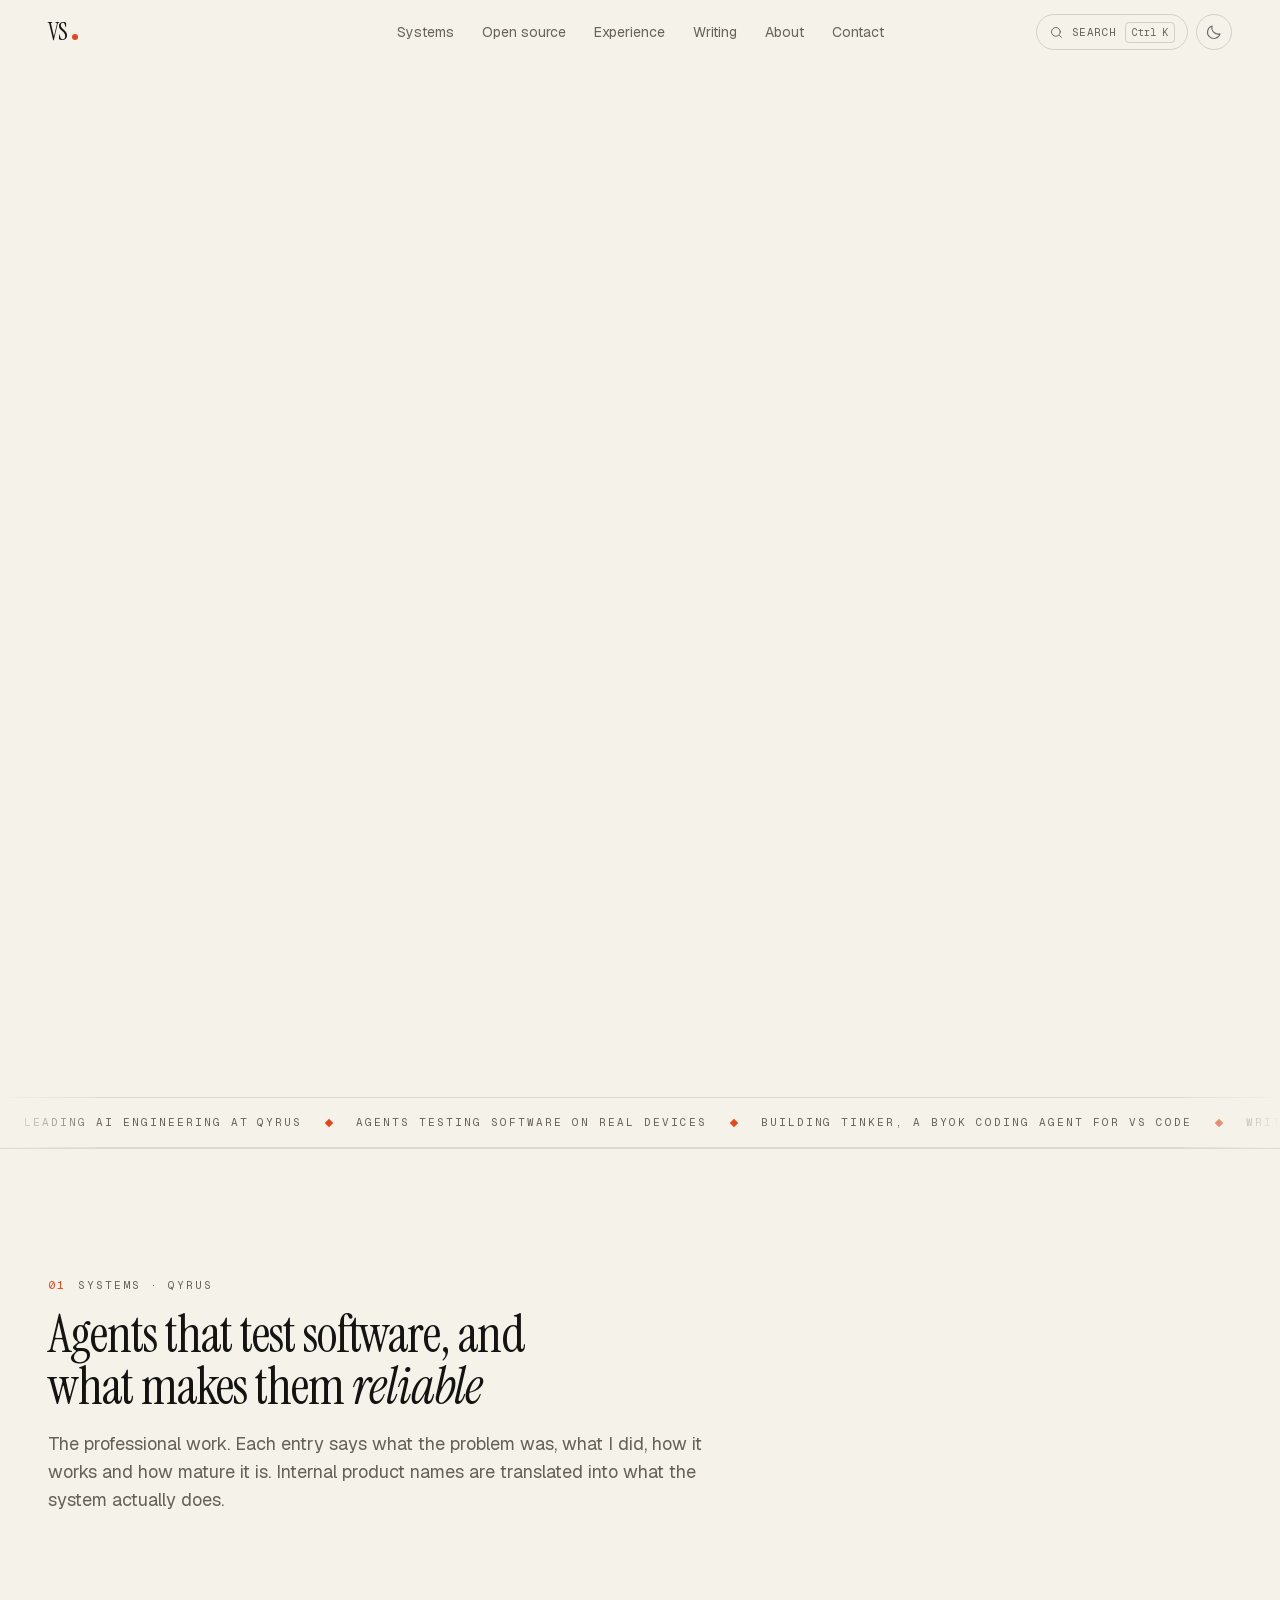
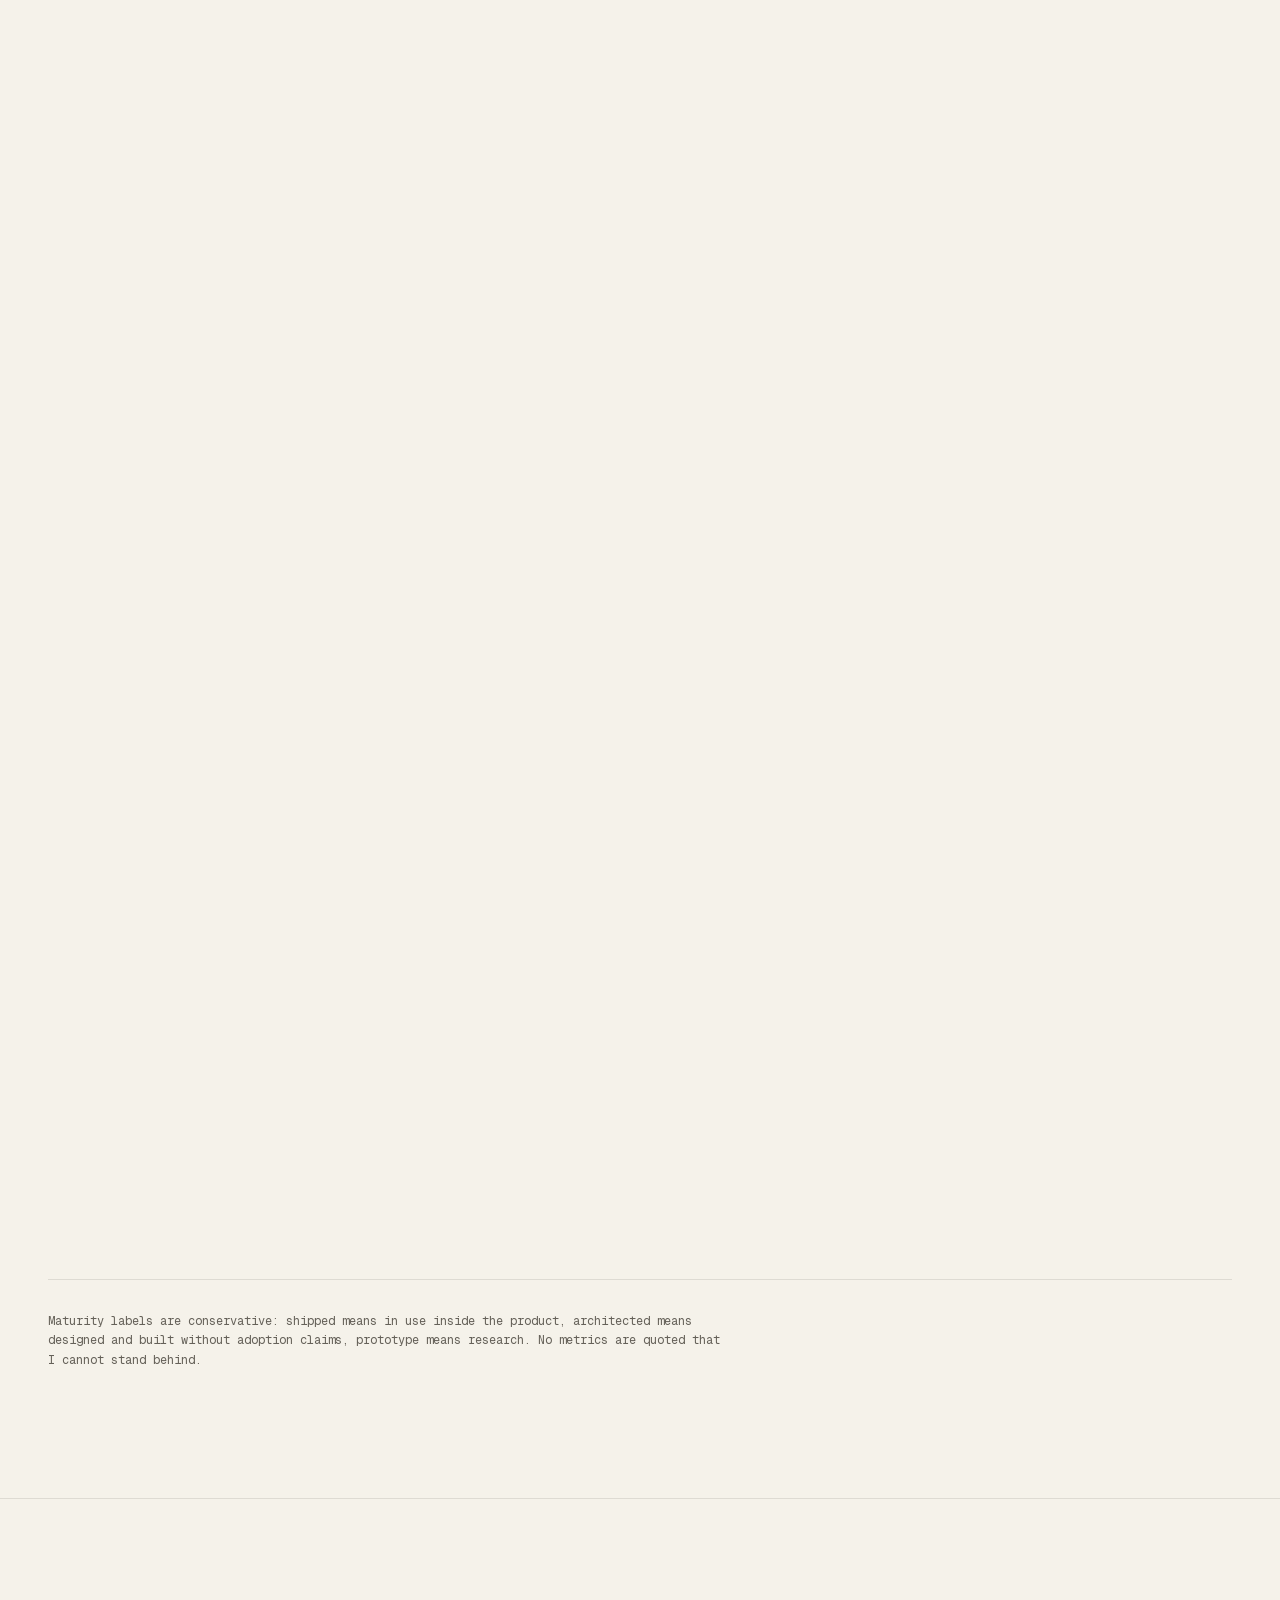
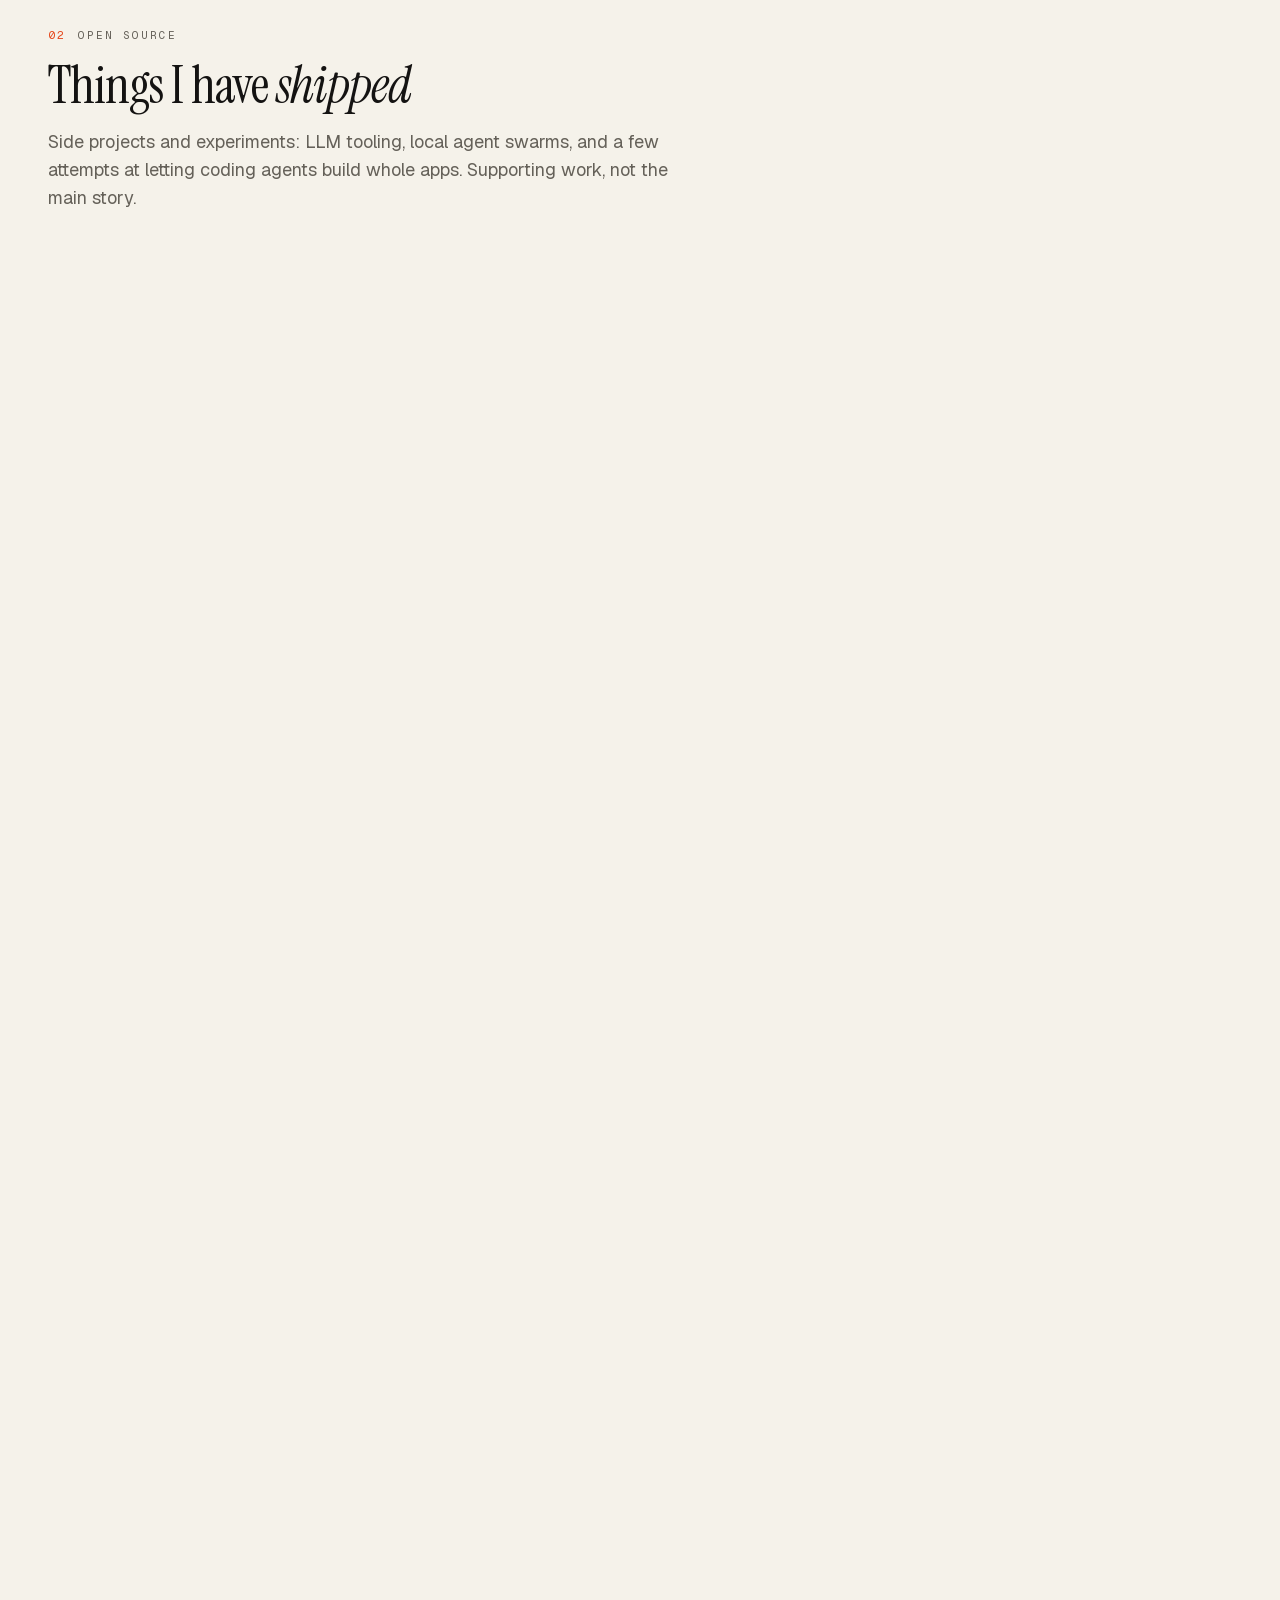
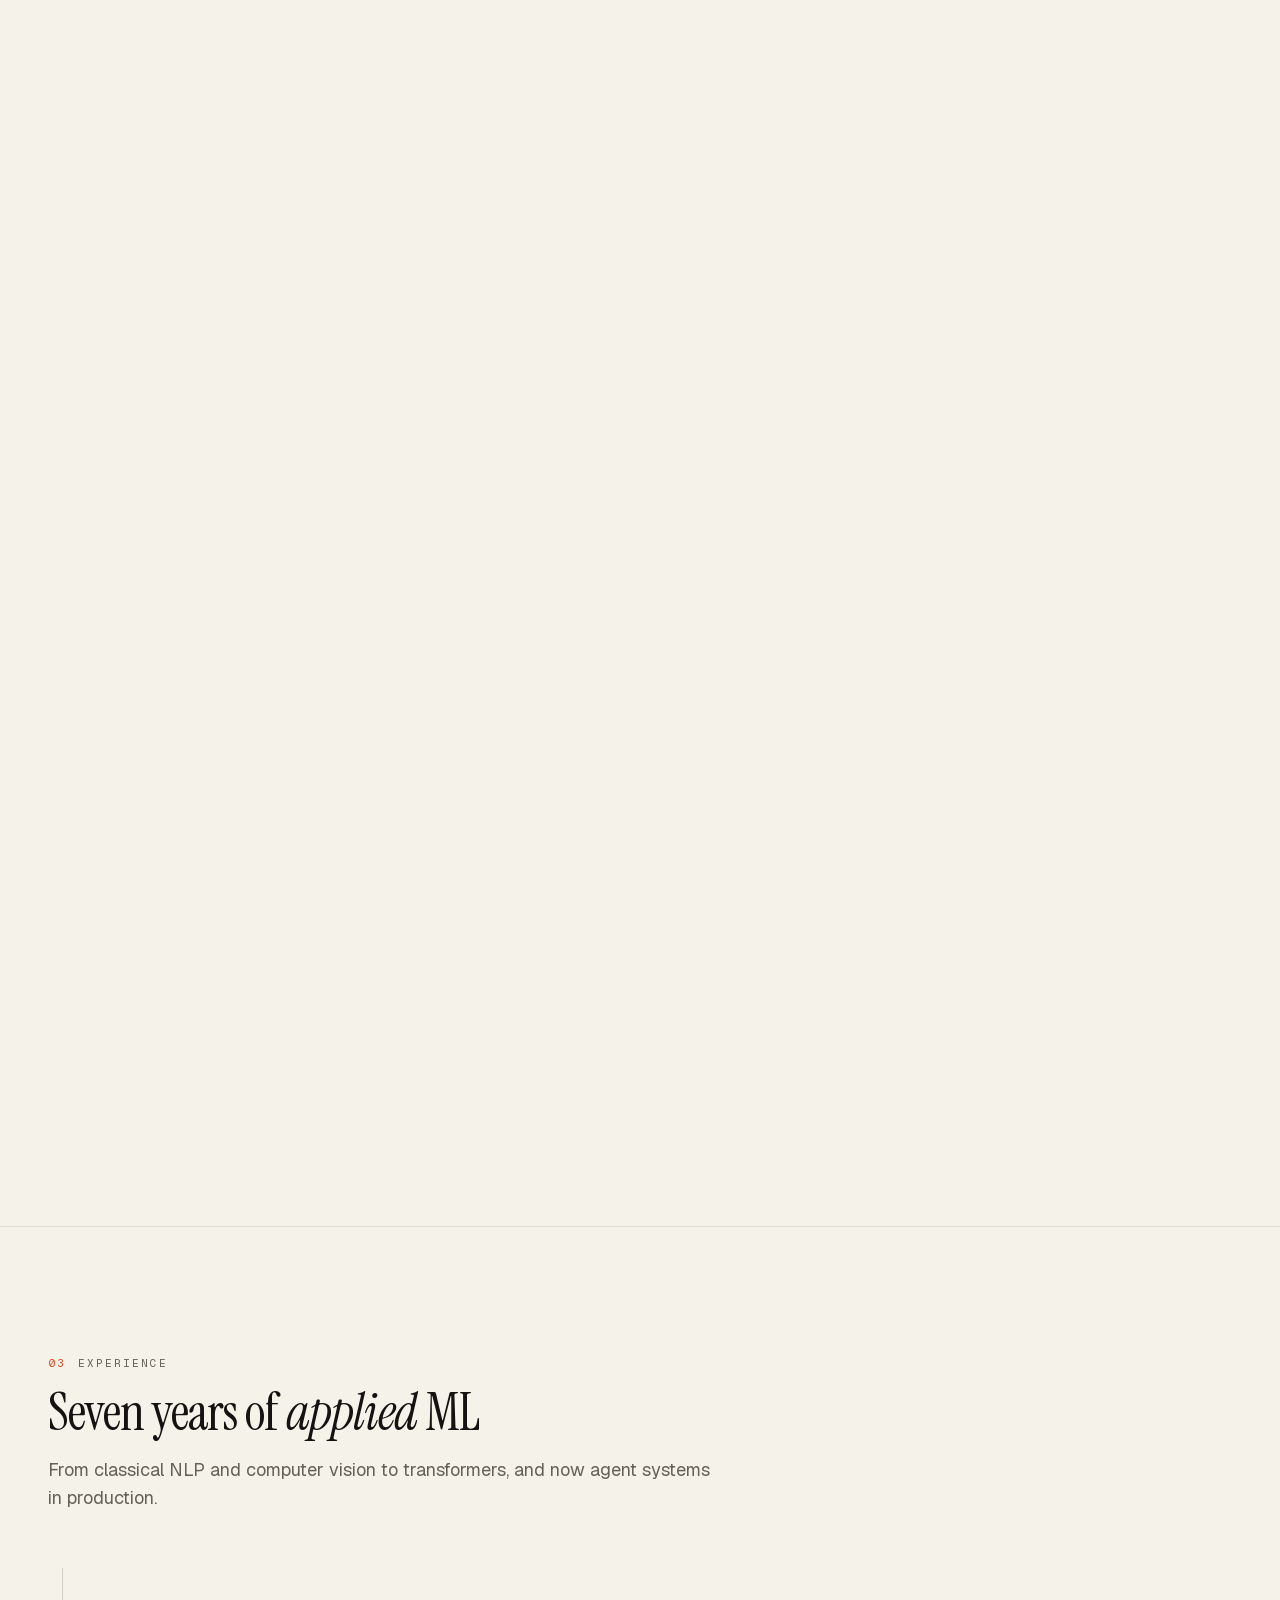
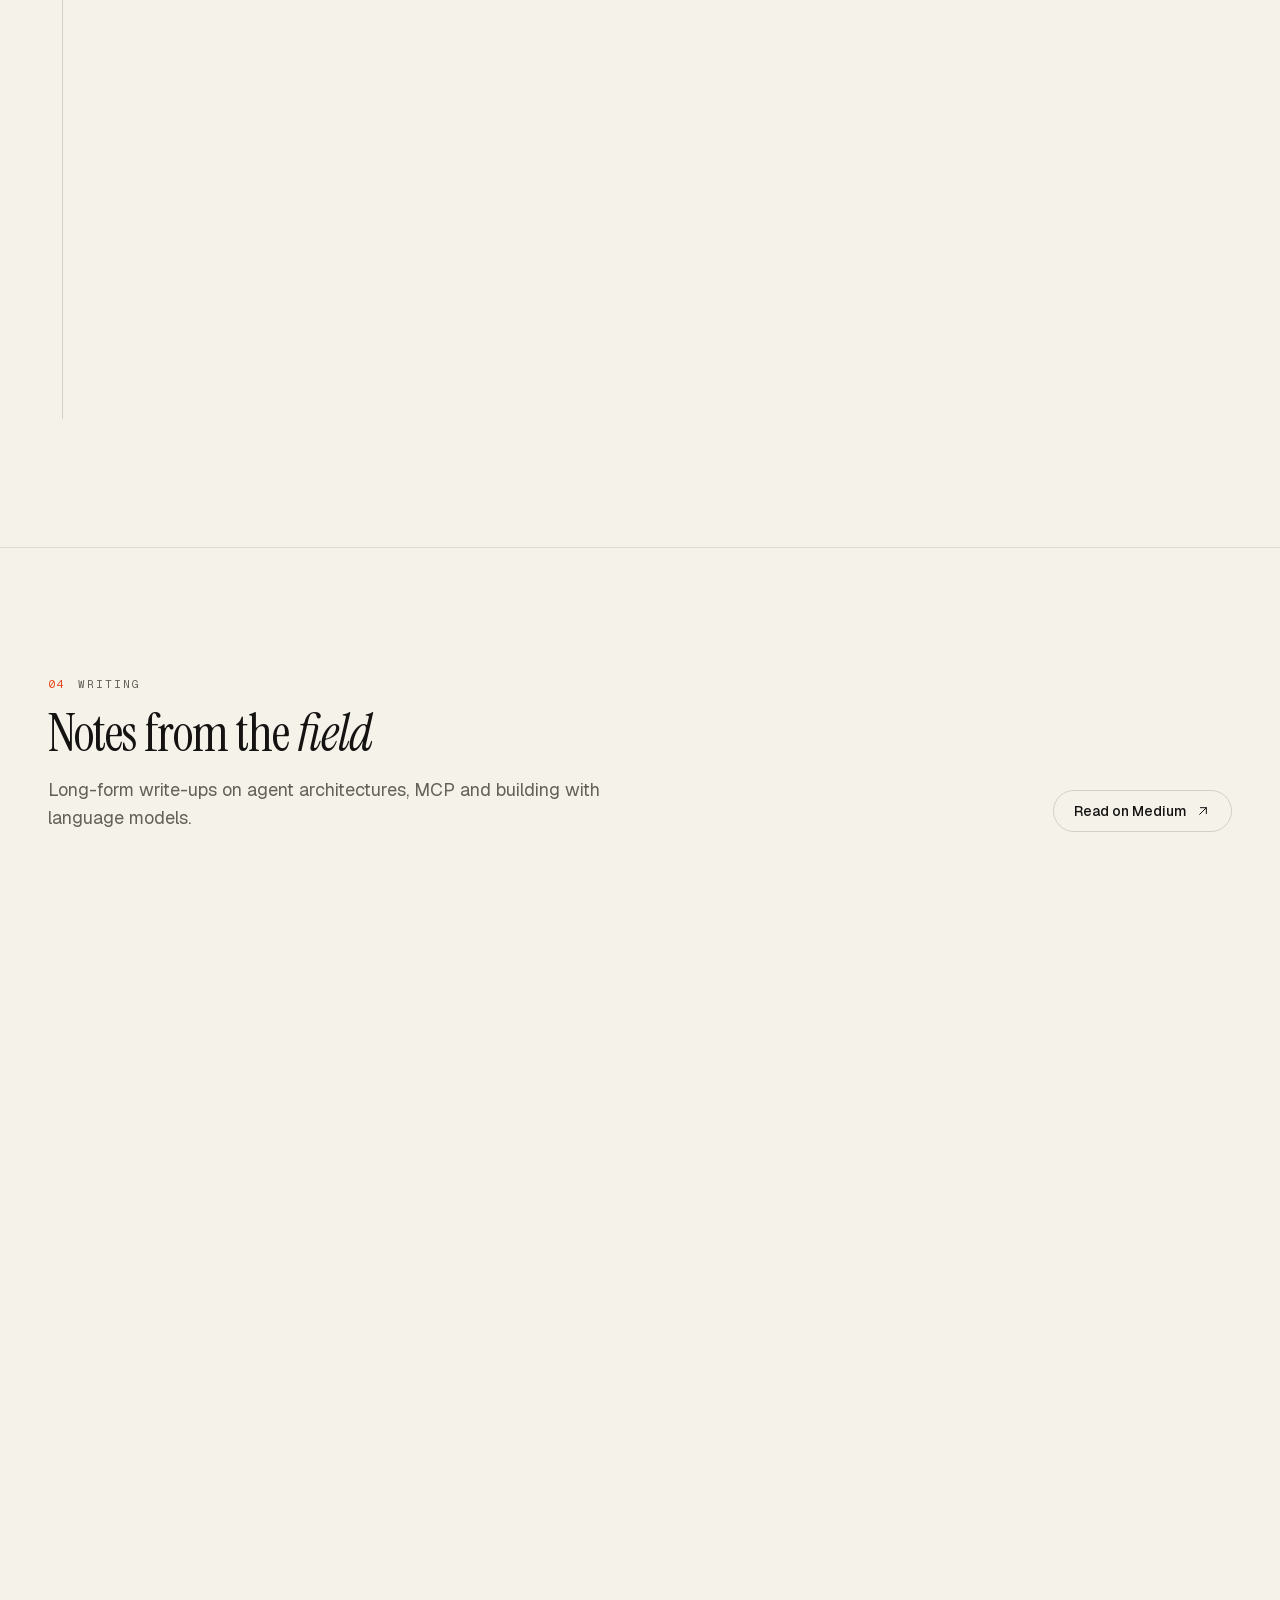
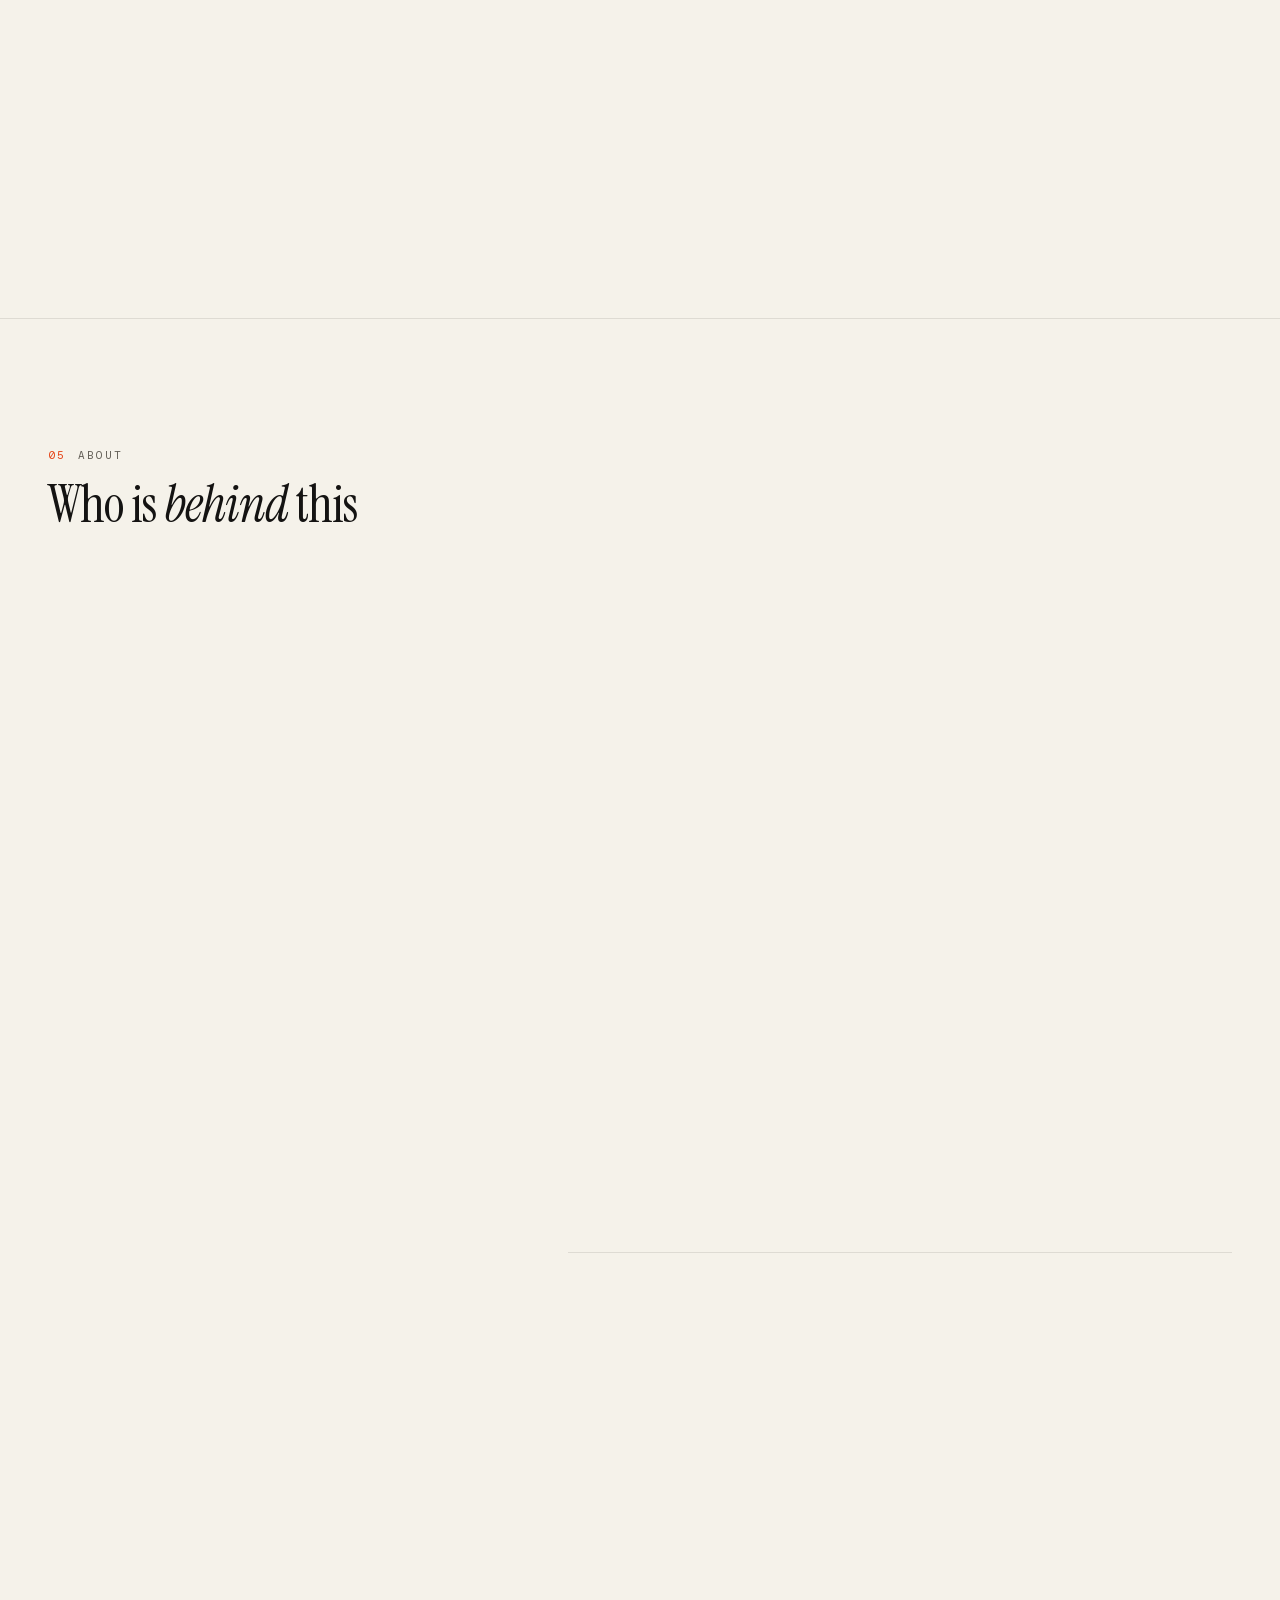
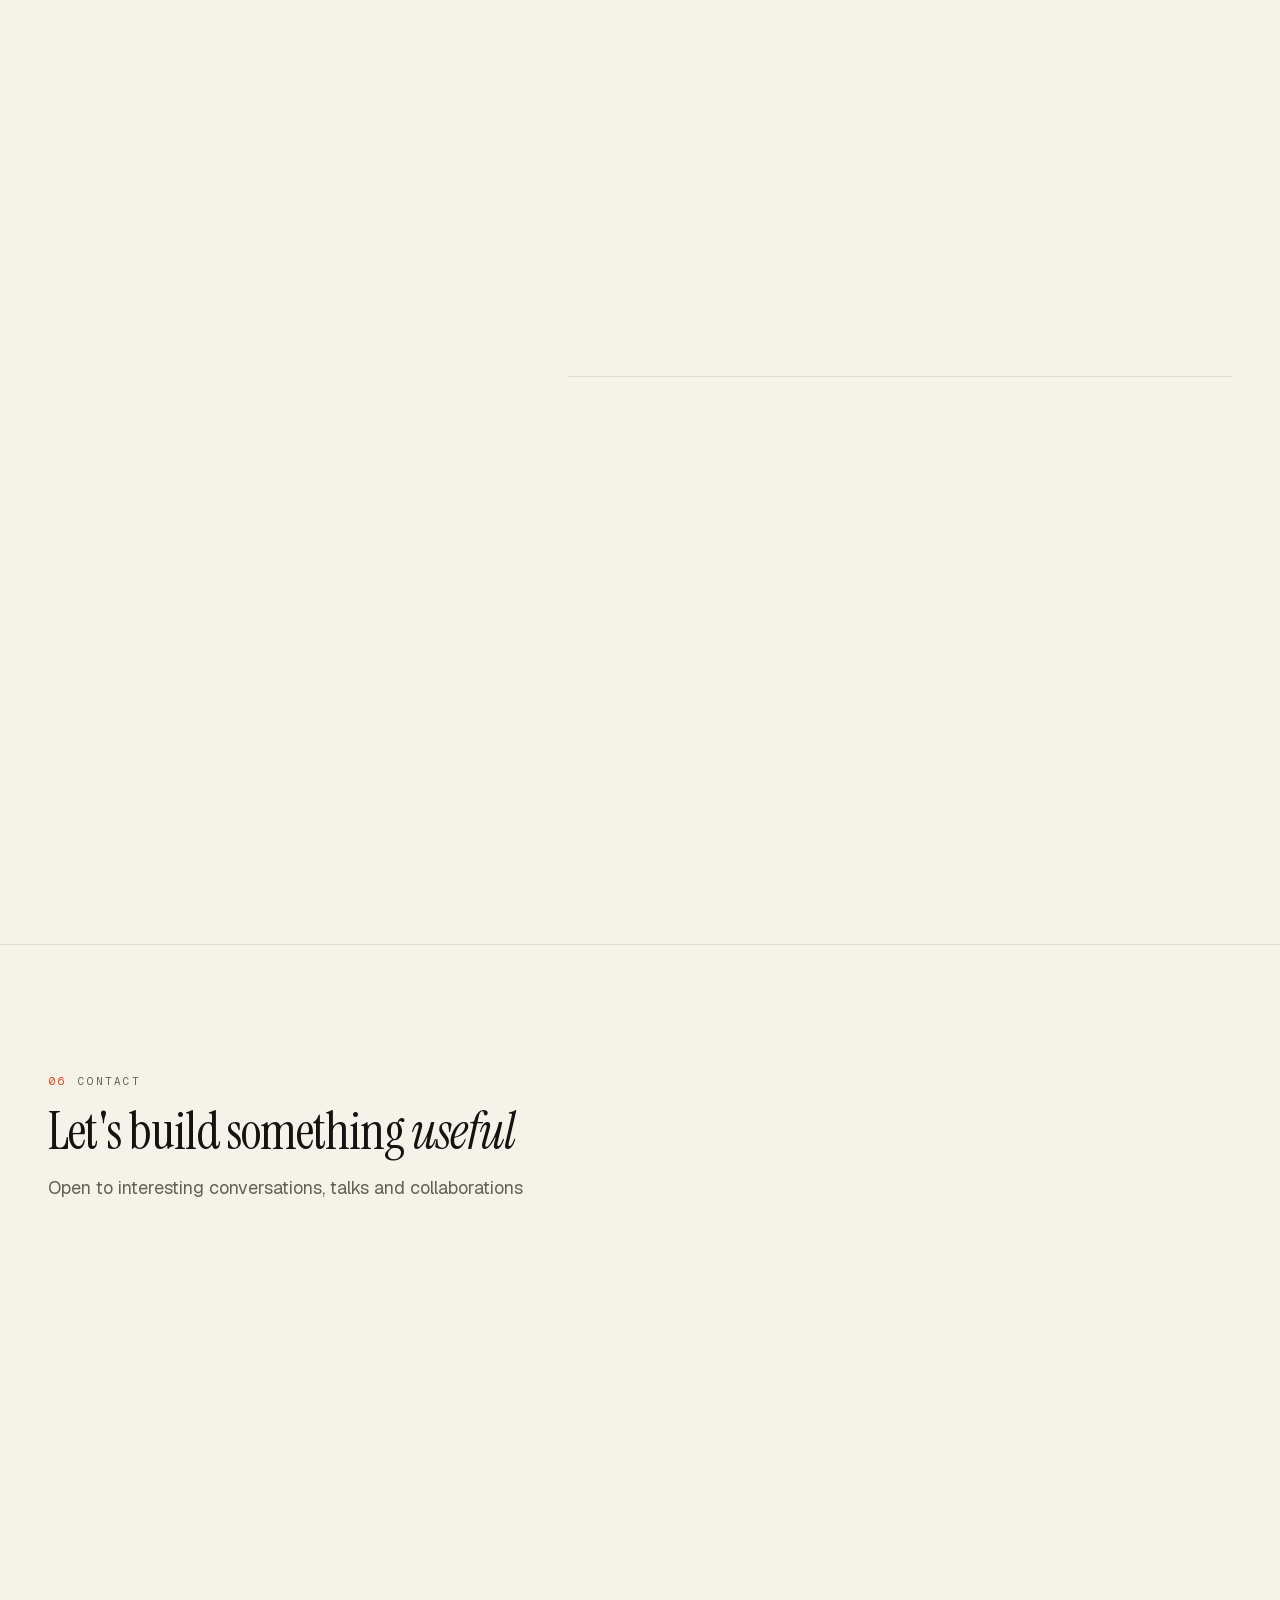
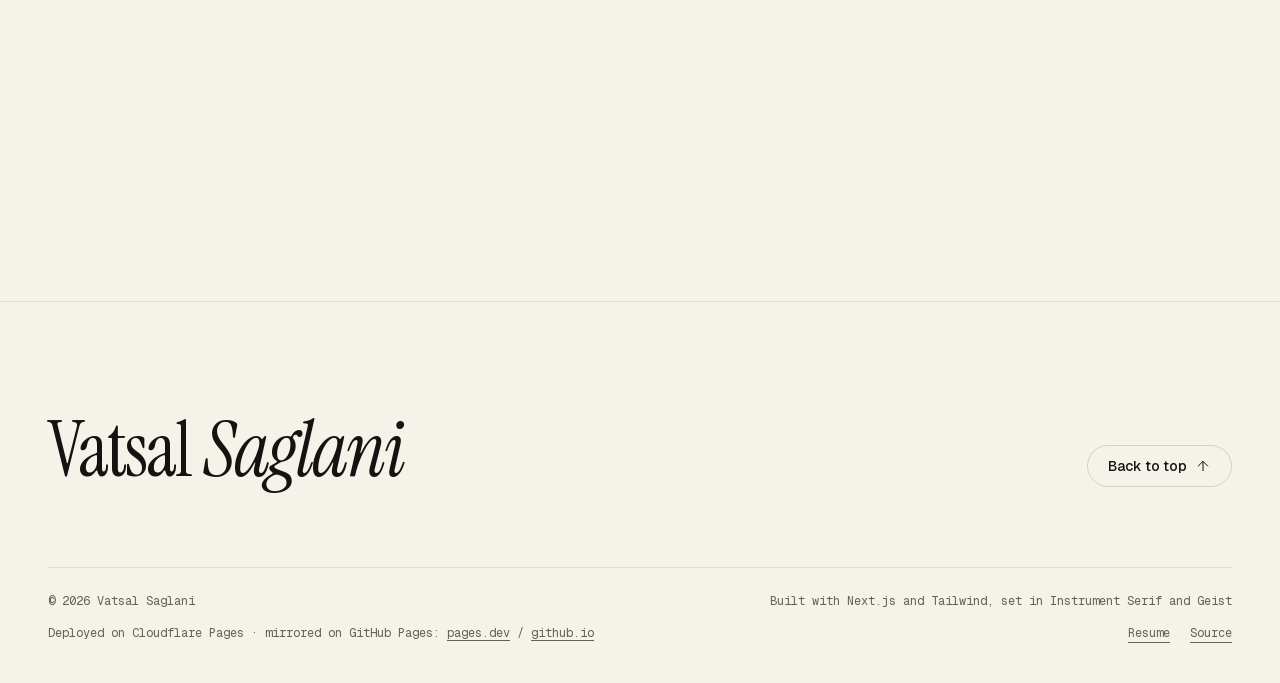
==== commit 1ac585e9: "Publish site: halftone portrait Co-Authored-By: Claude Fable 5.1 <noreply@anthropic.com> Claude-Sess" ====
--- a/index.html
+++ b/index.html
@@ -1 +1 @@
-<!DOCTYPE html><!--tgQJ8tDW70HH8e3YY8J3Q--><html lang="en" class="__variable_246ccd __variable_c29908 __variable_1f5468"><head><meta charSet="utf-8"/><meta name="viewport" content="width=device-width, initial-scale=1"/><link rel="preload" href="/_next/static/media/22a5144ee8d83bca-s.p.woff2" as="font" crossorigin="" type="font/woff2"/><link rel="preload" href="/_next/static/media/7d4881bb7e1bf84d-s.p.woff2" as="font" crossorigin="" type="font/woff2"/><link rel="preload" href="/_next/static/media/9cc5b37ab1350db7-s.p.woff2" as="font" crossorigin="" type="font/woff2"/><link rel="preload" href="/_next/static/media/e6099e249fd938cc-s.p.woff2" as="font" crossorigin="" type="font/woff2"/><link rel="stylesheet" href="/_next/static/css/aacad18d70a3d9a2.css" data-precedence="next"/><link rel="preload" as="script" fetchPriority="low" href="/_next/static/chunks/webpack-665c50629f91c9d4.js"/><script src="/_next/static/chunks/4bd1b696-c023c6e3521b1417.js" async=""></script><script src="/_next/static/chunks/255-a7ba4d37dca2f1fa.js" async=""></script><script src="/_next/static/chunks/main-app-f5ae273db3efd470.js" async=""></script><script src="/_next/static/chunks/app/layout-475cb6a41818b07e.js" async=""></script><script src="/_next/static/chunks/619-ba102abea3e3d0e4.js" async=""></script><script src="/_next/static/chunks/430-6dc5d036473daa64.js" async=""></script><script src="/_next/static/chunks/app/page-20d312c15284d19d.js" async=""></script><meta name="next-size-adjust" content=""/><meta name="theme-color" media="(prefers-color-scheme: light)" content="#f5f2ea"/><meta name="theme-color" media="(prefers-color-scheme: dark)" content="#0b0b0e"/><title>Vatsal Saglani — Data Science Lead, GenAI at Qyrus</title><meta name="description" content="Vatsal Saglani builds AI agents that test software, and the systems that make them reliable: agent SDKs, distributed runtimes, memory and evaluation at Qyrus, plus open-source LLM tooling."/><link rel="author" href="https://github.com/vatsalsaglani"/><meta name="author" content="Vatsal Saglani"/><meta name="keywords" content="Vatsal Saglani,GenAI,AI agents,MCP,LLM,Swift,macOS,Qyrus,machine learning,Bengaluru"/><meta name="creator" content="Vatsal Saglani"/><meta name="robots" content="index, follow"/><link rel="canonical" href="https://vatsalsaglani.pages.dev/"/><meta property="og:title" content="Vatsal Saglani — Data Science Lead, GenAI at Qyrus"/><meta property="og:description" content="Vatsal Saglani builds AI agents that test software, and the systems that make them reliable: agent SDKs, distributed runtimes, memory and evaluation at Qyrus, plus open-source LLM tooling."/><meta property="og:url" content="https://vatsalsaglani.pages.dev/"/><meta property="og:site_name" content="Vatsal Saglani"/><meta property="og:locale" content="en_US"/><meta property="og:image" content="https://vatsalsaglani.pages.dev/assets/og.png"/><meta property="og:image:width" content="1200"/><meta property="og:image:height" content="630"/><meta property="og:image:alt" content="Vatsal Saglani — portfolio"/><meta property="og:type" content="website"/><meta name="twitter:card" content="summary_large_image"/><meta name="twitter:creator" content="@saglanivatsal"/><meta name="twitter:title" content="Vatsal Saglani — Data Science Lead, GenAI at Qyrus"/><meta name="twitter:description" content="Vatsal Saglani builds AI agents that test software, and the systems that make them reliable: agent SDKs, distributed runtimes, memory and evaluation at Qyrus, plus open-source LLM tooling."/><meta name="twitter:image" content="https://vatsalsaglani.pages.dev/assets/og.png"/><link rel="shortcut icon" href="/favicon.svg"/><link rel="icon" href="/favicon.svg"/><link rel="apple-touch-icon" href="/favicon.svg"/><script>(function(){try{var s=localStorage.getItem('theme');var m=window.matchMedia('(prefers-color-scheme: light)').matches;var t=s||(m?'light':'dark');document.documentElement.setAttribute('data-theme',t);}catch(e){document.documentElement.setAttribute('data-theme','dark');}})();</script><script src="/_next/static/chunks/polyfills-42372ed130431b0a.js" noModule=""></script></head><body class="min-h-dvh"><div hidden=""><!--$--><!--/$--></div><header class="fixed inset-x-0 top-0 z-50 border-b transition-[background-color,border-color,backdrop-filter] duration-300 border-transparent bg-transparent"><div class="wrap grid h-16 grid-cols-[1fr_auto] items-center md:grid-cols-[1fr_auto_1fr]"><a href="#top" class="group flex w-fit items-center gap-1 font-serif text-2xl leading-none tracking-tight" aria-label="Vatsal Saglani, back to top"><span>VS</span><span class="h-1.5 w-1.5 translate-y-[5px] rounded-full bg-accent transition-transform duration-300 group-hover:scale-150"></span></a><nav aria-label="Primary" class="hidden items-center gap-1 md:flex"><a href="#systems" class="relative px-3 py-2 text-sm transition-colors duration-300 text-muted hover:text-fg">Systems</a><a href="#work" class="relative px-3 py-2 text-sm transition-colors duration-300 text-muted hover:text-fg">Open source</a><a href="#experience" class="relative px-3 py-2 text-sm transition-colors duration-300 text-muted hover:text-fg">Experience</a><a href="#writing" class="relative px-3 py-2 text-sm transition-colors duration-300 text-muted hover:text-fg">Writing</a><a href="#about" class="relative px-3 py-2 text-sm transition-colors duration-300 text-muted hover:text-fg">About</a><a href="#contact" class="relative px-3 py-2 text-sm transition-colors duration-300 text-muted hover:text-fg">Contact</a></nav><div class="flex items-center justify-end gap-2"><button type="button" aria-label="Search and commands" class="inline-flex h-9 items-center gap-2 rounded-full border border-line/15 px-3 font-mono text-[11px] uppercase tracking-wider text-muted transition-colors duration-300 hover:border-line/40 hover:text-fg"><svg viewBox="0 0 24 24" width="1em" height="1em" fill="none" stroke="currentColor" stroke-width="1.5" stroke-linecap="round" stroke-linejoin="round" aria-hidden="true" focusable="false" class="text-[15px]"><circle cx="11" cy="11" r="7"></circle><path d="M20 20l-3.5-3.5"></path></svg><span class="hidden sm:inline">Search</span><kbd class="hidden min-w-[2.75rem] rounded border border-line/15 px-1.5 py-0.5 text-center font-mono text-[10px] normal-case tracking-normal sm:inline-block">Ctrl K</kbd></button><button type="button" aria-label="Toggle theme" title="Toggle theme" class="relative grid h-9 w-9 place-items-center rounded-full border border-line/15 text-fg transition-colors duration-300 hover:border-line/40 hover:text-accent"><span class="grid place-items-center opacity-60"><svg viewBox="0 0 24 24" width="1em" height="1em" fill="none" stroke="currentColor" stroke-width="1.5" stroke-linecap="round" stroke-linejoin="round" aria-hidden="true" focusable="false" class="text-[18px]"><path d="M20 14.5A8.5 8.5 0 0 1 9.5 4 8.5 8.5 0 1 0 20 14.5z"></path></svg></span></button><button type="button" aria-label="Open menu" aria-expanded="false" aria-controls="mobile-menu" class="grid h-9 w-9 place-items-center rounded-full border border-line/15 text-fg transition-colors hover:border-line/40 md:hidden"><svg viewBox="0 0 24 24" width="1em" height="1em" fill="none" stroke="currentColor" stroke-width="1.5" stroke-linecap="round" stroke-linejoin="round" aria-hidden="true" focusable="false" class="text-[18px]"><path d="M4 8h16M4 16h16"></path></svg></button></div></div></header><main><section id="top" class="relative flex min-h-[100svh] flex-col overflow-hidden"><canvas aria-hidden="true" class="pointer-events-none absolute inset-0 h-full w-full" style="mask-image:radial-gradient(ellipse 85% 80% at 50% 38%, #000 35%, transparent 100%);-webkit-mask-image:radial-gradient(ellipse 85% 80% at 50% 38%, #000 35%, transparent 100%)"></canvas><div class="wrap relative z-10 flex flex-1 flex-col pb-8 pt-24 md:pb-10"><div class="eyebrow flex flex-wrap items-center gap-x-3 gap-y-1.5" style="opacity:0;transform:translateY(16px)"><span>Bengaluru</span><span aria-hidden="true">·</span><time class="tabular-nums text-fg">--:--</time><span aria-hidden="true">·</span><span class="flex items-center gap-2"><span class="relative flex h-2 w-2"><span class="absolute inset-0 rounded-full bg-signal opacity-60 motion-safe:animate-ping"></span><span class="relative h-2 w-2 rounded-full bg-signal motion-safe:animate-pulseDot"></span></span>Open to interesting conversations, talks and collaborations</span></div><div class="my-auto py-12 md:py-16"><h1 class="break-words font-serif text-display-xl"><span class="block"><span class="inline-block overflow-hidden pb-[0.12em] align-bottom"><span class="inline-block" style="transform:translateY(110%) rotate(2deg)">Vatsal</span></span> <span class="inline-block overflow-hidden pb-[0.12em] align-bottom"><span class="inline-block" style="transform:translateY(110%) rotate(2deg)">Saglani</span></span></span><span class="block" style="opacity:0;transform:translateY(24px)"><span class="text-muted">builds</span> <span class="inline-grid max-w-full align-top"><span aria-hidden="true" class="invisible col-start-1 row-start-1"><em class="italic">AI agents that test software</em></span><span aria-hidden="true" class="invisible col-start-1 row-start-1"><em class="italic">the harnesses that make them reliable</em></span><span aria-hidden="true" class="invisible col-start-1 row-start-1"><em class="italic">memory and evaluation for agents</em></span><span aria-hidden="true" class="invisible col-start-1 row-start-1"><em class="italic">SDKs other teams build on</em></span><span class="col-start-1 row-start-1" style="opacity:1;filter:blur(0px);transform:none"><em class="italic text-accent">AI agents that test software</em></span></span></span></h1><p class="mt-8 max-w-2xl text-base text-muted md:mt-10 md:text-lg" style="opacity:0;transform:translateY(16px)">I lead AI engineering at Qyrus, where agents test software across web, mobile, desktop and APIs. My work is the systems around those agents: the execution harness and shared SDK, distributed runtimes with durable evidence, memory, and evaluation. I still work directly on models and code. I write about agent architectures and MCP, and keep a steady stream of open-source experiments going.</p><div class="mt-8 flex flex-wrap items-center gap-3 md:mt-10" style="opacity:0;transform:translateY(16px)"><a href="#work" class="btn-primary">See the work<svg viewBox="0 0 24 24" width="1em" height="1em" fill="none" stroke="currentColor" stroke-width="1.5" stroke-linecap="round" stroke-linejoin="round" aria-hidden="true" focusable="false" class="text-base"><path d="M12 5v14M6 13l6 6 6-6"></path></svg></a><a href="#contact" class="btn-ghost">Get in touch</a><ul class="ml-1 flex items-center gap-2"><li><a href="https://github.com/vatsalsaglani" target="_blank" rel="noopener noreferrer" aria-label="GitHub (opens in a new tab)" class="grid h-10 w-10 place-items-center rounded-full text-muted transition-all duration-300 hover:-translate-y-0.5 hover:bg-line/10 hover:text-accent"><svg viewBox="0 0 24 24" width="1em" height="1em" fill="none" stroke="currentColor" stroke-width="1.5" stroke-linecap="round" stroke-linejoin="round" aria-hidden="true" focusable="false" class="text-[20px]"><path d="M9 19c-4.3 1.4-4.3-2.5-6-3m12 5v-3.5c0-1 .1-1.4-.5-2 2.8-.3 5.5-1.4 5.5-6a4.6 4.6 0 0 0-1.3-3.2 4.2 4.2 0 0 0-.1-3.2s-1.1-.3-3.5 1.3a12.3 12.3 0 0 0-6.2 0C6.5 2.8 5.4 3.1 5.4 3.1a4.2 4.2 0 0 0-.1 3.2A4.6 4.6 0 0 0 4 9.5c0 4.6 2.7 5.7 5.5 6-.6.6-.6 1.2-.5 2V21"></path></svg></a></li><li><a href="https://www.linkedin.com/in/vatsalsaglani/" target="_blank" rel="noopener noreferrer" aria-label="LinkedIn (opens in a new tab)" class="grid h-10 w-10 place-items-center rounded-full text-muted transition-all duration-300 hover:-translate-y-0.5 hover:bg-line/10 hover:text-accent"><svg viewBox="0 0 24 24" width="1em" height="1em" fill="none" stroke="currentColor" stroke-width="1.5" stroke-linecap="round" stroke-linejoin="round" aria-hidden="true" focusable="false" class="text-[20px]"><path d="M16 8a6 6 0 0 1 6 6v7h-4v-7a2 2 0 0 0-4 0v7h-4v-7a6 6 0 0 1 6-6z"></path><rect x="2" y="9" width="4" height="12"></rect><circle cx="4" cy="4" r="2"></circle></svg></a></li><li><a href="https://thevatsalsaglani.medium.com" target="_blank" rel="noopener noreferrer" aria-label="Medium (opens in a new tab)" class="grid h-10 w-10 place-items-center rounded-full text-muted transition-all duration-300 hover:-translate-y-0.5 hover:bg-line/10 hover:text-accent"><svg viewBox="0 0 24 24" width="1em" height="1em" fill="none" stroke="currentColor" stroke-width="1.5" stroke-linecap="round" stroke-linejoin="round" aria-hidden="true" focusable="false" class="text-[20px]"><circle cx="7" cy="12" r="4.5"></circle><ellipse cx="16.5" cy="12" rx="2" ry="4.5"></ellipse><path d="M21.5 8v8"></path></svg></a></li><li><a href="https://x.com/saglanivatsal" target="_blank" rel="noopener noreferrer" aria-label="X (opens in a new tab)" class="grid h-10 w-10 place-items-center rounded-full text-muted transition-all duration-300 hover:-translate-y-0.5 hover:bg-line/10 hover:text-accent"><svg viewBox="0 0 24 24" width="1em" height="1em" fill="none" stroke="currentColor" stroke-width="1.5" stroke-linecap="round" stroke-linejoin="round" aria-hidden="true" focusable="false" class="text-[20px]"><path d="M4 4l16 16M20 4L4 20"></path></svg></a></li></ul></div></div><div class="flex flex-col gap-8 md:flex-row md:items-end md:justify-between"><a href="#work" class="eyebrow hidden w-fit items-center gap-3 md:flex" aria-label="Scroll to work" style="opacity:0;transform:translateY(16px)"><span class="relative block h-8 w-px overflow-hidden bg-line/15"><span class="absolute inset-x-0 top-0 h-3 bg-accent"></span></span>scroll</a><dl class="grid grid-cols-2 gap-x-8 gap-y-5 sm:grid-cols-4 md:gap-x-10" style="opacity:0;transform:translateY(16px)"><div class="flex flex-col-reverse"><dt class="eyebrow mt-2 max-w-[9rem]">Years in applied ML</dt><dd class="font-serif text-4xl leading-none tracking-tight md:text-5xl">7+</dd></div><div class="flex flex-col-reverse"><dt class="eyebrow mt-2 max-w-[9rem]">GitHub stars</dt><dd class="font-serif text-4xl leading-none tracking-tight md:text-5xl">450+</dd></div><div class="flex flex-col-reverse"><dt class="eyebrow mt-2 max-w-[9rem]">Public repos</dt><dd class="font-serif text-4xl leading-none tracking-tight md:text-5xl">110+</dd></div><div class="flex flex-col-reverse"><dt class="eyebrow mt-2 max-w-[9rem]">Paper citations</dt><dd class="font-serif text-4xl leading-none tracking-tight md:text-5xl">40+</dd></div></dl></div></div><div class="relative z-10"><div class="group relative overflow-hidden border-y border-line/10 py-4 [mask-image:linear-gradient(90deg,transparent,#000_8%,#000_92%,transparent)]"><div class="flex w-max animate-marquee group-hover:[animation-play-state:paused]" style="animation-duration:40s"><ul class="flex shrink-0 items-center"><li class="flex items-center whitespace-nowrap font-mono text-[11px] uppercase tracking-[0.18em] text-muted"><span class="px-6">Leading AI engineering at Qyrus</span><span class="h-1.5 w-1.5 rotate-45 bg-accent" aria-hidden="true"></span></li><li class="flex items-center whitespace-nowrap font-mono text-[11px] uppercase tracking-[0.18em] text-muted"><span class="px-6">Agents testing software on real devices</span><span class="h-1.5 w-1.5 rotate-45 bg-accent" aria-hidden="true"></span></li><li class="flex items-center whitespace-nowrap font-mono text-[11px] uppercase tracking-[0.18em] text-muted"><span class="px-6">Building Tinker, a BYOK coding agent for VS Code</span><span class="h-1.5 w-1.5 rotate-45 bg-accent" aria-hidden="true"></span></li><li class="flex items-center whitespace-nowrap font-mono text-[11px] uppercase tracking-[0.18em] text-muted"><span class="px-6">Writing about MCP and agent architectures</span><span class="h-1.5 w-1.5 rotate-45 bg-accent" aria-hidden="true"></span></li><li class="flex items-center whitespace-nowrap font-mono text-[11px] uppercase tracking-[0.18em] text-muted"><span class="px-6">Shipping products with coding agents</span><span class="h-1.5 w-1.5 rotate-45 bg-accent" aria-hidden="true"></span></li><li class="flex items-center whitespace-nowrap font-mono text-[11px] uppercase tracking-[0.18em] text-muted"><span class="px-6">Running agent swarms on local LLMs</span><span class="h-1.5 w-1.5 rotate-45 bg-accent" aria-hidden="true"></span></li><li class="flex items-center whitespace-nowrap font-mono text-[11px] uppercase tracking-[0.18em] text-muted"><span class="px-6">Based in Bengaluru</span><span class="h-1.5 w-1.5 rotate-45 bg-accent" aria-hidden="true"></span></li></ul><ul class="flex shrink-0 items-center" aria-hidden="true"><li class="flex items-center whitespace-nowrap font-mono text-[11px] uppercase tracking-[0.18em] text-muted"><span class="px-6">Leading AI engineering at Qyrus</span><span class="h-1.5 w-1.5 rotate-45 bg-accent" aria-hidden="true"></span></li><li class="flex items-center whitespace-nowrap font-mono text-[11px] uppercase tracking-[0.18em] text-muted"><span class="px-6">Agents testing software on real devices</span><span class="h-1.5 w-1.5 rotate-45 bg-accent" aria-hidden="true"></span></li><li class="flex items-center whitespace-nowrap font-mono text-[11px] uppercase tracking-[0.18em] text-muted"><span class="px-6">Building Tinker, a BYOK coding agent for VS Code</span><span class="h-1.5 w-1.5 rotate-45 bg-accent" aria-hidden="true"></span></li><li class="flex items-center whitespace-nowrap font-mono text-[11px] uppercase tracking-[0.18em] text-muted"><span class="px-6">Writing about MCP and agent architectures</span><span class="h-1.5 w-1.5 rotate-45 bg-accent" aria-hidden="true"></span></li><li class="flex items-center whitespace-nowrap font-mono text-[11px] uppercase tracking-[0.18em] text-muted"><span class="px-6">Shipping products with coding agents</span><span class="h-1.5 w-1.5 rotate-45 bg-accent" aria-hidden="true"></span></li><li class="flex items-center whitespace-nowrap font-mono text-[11px] uppercase tracking-[0.18em] text-muted"><span class="px-6">Running agent swarms on local LLMs</span><span class="h-1.5 w-1.5 rotate-45 bg-accent" aria-hidden="true"></span></li><li class="flex items-center whitespace-nowrap font-mono text-[11px] uppercase tracking-[0.18em] text-muted"><span class="px-6">Based in Bengaluru</span><span class="h-1.5 w-1.5 rotate-45 bg-accent" aria-hidden="true"></span></li></ul></div></div></div></section><section id="systems" class="scroll-mt-24 border-t border-line/10 py-24 md:py-32"><div class="wrap"><div class="mb-10 flex flex-col gap-6 md:mb-14 md:flex-row md:items-end md:justify-between"><div class="max-w-3xl"><p class="eyebrow mb-4 flex items-center gap-3"><span class="text-accent">01</span><span>Systems · Qyrus</span></p><h2 class="font-serif text-display-md">Agents that test software, and what makes them <em>reliable</em></h2><p class="mt-4 max-w-2xl text-base text-muted md:text-lg">The professional work. Each entry says what the problem was, what I did, how it works and how mature it is. Internal product names are translated into what the system actually does.</p></div></div><ul class="border-b border-line/10"><li class="border-t border-line/10" style="opacity:0;transform:translateY(24px)"><button type="button" aria-expanded="true" aria-controls="system-agent-sdk" class="group grid w-full grid-cols-[2.5rem_1fr_auto] items-baseline gap-4 py-6 text-left md:grid-cols-[3.5rem_1fr_auto] md:py-7"><span class="font-mono text-xs text-accent">01</span><span class="min-w-0"><span class="block font-serif text-2xl leading-tight transition-colors md:text-3xl text-fg">A shared agent SDK and execution harness</span><span class="mt-2 block font-mono text-[11px] uppercase tracking-[0.16em] text-muted">Built and maintain</span></span><span class="flex items-center gap-3"><span class="chip hidden sm:inline-flex text-signal border-signal/30">shipped</span><span aria-hidden="true" class="inline-flex h-8 w-8 items-center justify-center rounded-full border border-line/15 text-fg"><svg viewBox="0 0 24 24" class="h-4 w-4" fill="none" stroke="currentColor" stroke-width="1.5" stroke-linecap="round"><path d="M12 5v14M5 12h14"></path></svg></span></span></button><div id="system-agent-sdk" class="overflow-hidden" style="height:auto;opacity:1"><div class="grid gap-8 pb-10 pl-[3.5rem] pr-2 md:grid-cols-12 md:pl-[4.5rem]"><div class="md:col-span-4"><p class="eyebrow mb-3">The problem</p><p class="text-base leading-relaxed text-fg/90">Every AI feature was becoming its own wrapper around a model API, with its own retries, tool plumbing and logging.</p><span class="chip mt-5 sm:hidden text-signal border-signal/30">shipped</span></div><div class="md:col-span-5"><p class="eyebrow mb-3">Approach</p><p class="text-base leading-relaxed text-muted">A reusable Python foundation adopted across internal AI applications. Teams define tools and instructions; the SDK runs the agent loop, routes tool calls, handles model invocation, retries and guardrails, and emits token, latency, error and trace telemetry by configuration.</p></div><div class="md:col-span-3"><p class="eyebrow mb-3">What it does</p><ul class="space-y-2"><li class="flex gap-2 text-sm text-fg/85"><span class="mt-[0.55em] h-1 w-1 shrink-0 rounded-full bg-accent"></span>Standard agent loop</li><li class="flex gap-2 text-sm text-fg/85"><span class="mt-[0.55em] h-1 w-1 shrink-0 rounded-full bg-accent"></span>Tool routing</li><li class="flex gap-2 text-sm text-fg/85"><span class="mt-[0.55em] h-1 w-1 shrink-0 rounded-full bg-accent"></span>Retries and guardrails</li><li class="flex gap-2 text-sm text-fg/85"><span class="mt-[0.55em] h-1 w-1 shrink-0 rounded-full bg-accent"></span>Telemetry as a switch</li></ul><div class="mt-5 flex flex-wrap gap-1.5"><span class="chip">Python</span><span class="chip">Agent runtime</span><span class="chip">Observability</span></div></div></div></div></li><li class="border-t border-line/10" style="opacity:0;transform:translateY(24px)"><button type="button" aria-expanded="false" aria-controls="system-device-farm-ai-sessions" class="group grid w-full grid-cols-[2.5rem_1fr_auto] items-baseline gap-4 py-6 text-left md:grid-cols-[3.5rem_1fr_auto] md:py-7"><span class="font-mono text-xs text-accent">02</span><span class="min-w-0"><span class="block font-serif text-2xl leading-tight transition-colors md:text-3xl text-fg/85 group-hover:text-fg">Natural-language testing on real phones</span><span class="mt-2 block font-mono text-[11px] uppercase tracking-[0.16em] text-muted">Led</span></span><span class="flex items-center gap-3"><span class="chip hidden sm:inline-flex text-signal border-signal/30">shipped</span><span aria-hidden="true" class="inline-flex h-8 w-8 items-center justify-center rounded-full border border-line/15 text-fg"><svg viewBox="0 0 24 24" class="h-4 w-4" fill="none" stroke="currentColor" stroke-width="1.5" stroke-linecap="round"><path d="M12 5v14M5 12h14"></path></svg></span></span></button></li><li class="border-t border-line/10" style="opacity:0;transform:translateY(24px)"><button type="button" aria-expanded="false" aria-controls="system-distributed-runtime" class="group grid w-full grid-cols-[2.5rem_1fr_auto] items-baseline gap-4 py-6 text-left md:grid-cols-[3.5rem_1fr_auto] md:py-7"><span class="font-mono text-xs text-accent">03</span><span class="min-w-0"><span class="block font-serif text-2xl leading-tight transition-colors md:text-3xl text-fg/85 group-hover:text-fg">A distributed runtime with durable evidence</span><span class="mt-2 block font-mono text-[11px] uppercase tracking-[0.16em] text-muted">Architected</span></span><span class="flex items-center gap-3"><span class="chip hidden sm:inline-flex text-signal border-signal/30">shipped</span><span aria-hidden="true" class="inline-flex h-8 w-8 items-center justify-center rounded-full border border-line/15 text-fg"><svg viewBox="0 0 24 24" class="h-4 w-4" fill="none" stroke="currentColor" stroke-width="1.5" stroke-linecap="round"><path d="M12 5v14M5 12h14"></path></svg></span></span></button></li><li class="border-t border-line/10" style="opacity:0;transform:translateY(24px)"><button type="button" aria-expanded="false" aria-controls="system-browser-and-cross-surface" class="group grid w-full grid-cols-[2.5rem_1fr_auto] items-baseline gap-4 py-6 text-left md:grid-cols-[3.5rem_1fr_auto] md:py-7"><span class="font-mono text-xs text-accent">04</span><span class="min-w-0"><span class="block font-serif text-2xl leading-tight transition-colors md:text-3xl text-fg/85 group-hover:text-fg">Browser automation and cross-surface agents</span><span class="mt-2 block font-mono text-[11px] uppercase tracking-[0.16em] text-muted">Developed the framework; prototyped the coordination</span></span><span class="flex items-center gap-3"><span class="chip hidden sm:inline-flex text-signal border-signal/30">shipped + prototype</span><span aria-hidden="true" class="inline-flex h-8 w-8 items-center justify-center rounded-full border border-line/15 text-fg"><svg viewBox="0 0 24 24" class="h-4 w-4" fill="none" stroke="currentColor" stroke-width="1.5" stroke-linecap="round"><path d="M12 5v14M5 12h14"></path></svg></span></span></button></li><li class="border-t border-line/10" style="opacity:0;transform:translateY(24px)"><button type="button" aria-expanded="false" aria-controls="system-agent-memory" class="group grid w-full grid-cols-[2.5rem_1fr_auto] items-baseline gap-4 py-6 text-left md:grid-cols-[3.5rem_1fr_auto] md:py-7"><span class="font-mono text-xs text-accent">05</span><span class="min-w-0"><span class="block font-serif text-2xl leading-tight transition-colors md:text-3xl text-fg/85 group-hover:text-fg">Hybrid memory for long-running agents</span><span class="mt-2 block font-mono text-[11px] uppercase tracking-[0.16em] text-muted">Architected</span></span><span class="flex items-center gap-3"><span class="chip hidden sm:inline-flex text-fg border-line/25">architected</span><span aria-hidden="true" class="inline-flex h-8 w-8 items-center justify-center rounded-full border border-line/15 text-fg"><svg viewBox="0 0 24 24" class="h-4 w-4" fill="none" stroke="currentColor" stroke-width="1.5" stroke-linecap="round"><path d="M12 5v14M5 12h14"></path></svg></span></span></button></li><li class="border-t border-line/10" style="opacity:0;transform:translateY(24px)"><button type="button" aria-expanded="false" aria-controls="system-evaluation" class="group grid w-full grid-cols-[2.5rem_1fr_auto] items-baseline gap-4 py-6 text-left md:grid-cols-[3.5rem_1fr_auto] md:py-7"><span class="font-mono text-xs text-accent">06</span><span class="min-w-0"><span class="block font-serif text-2xl leading-tight transition-colors md:text-3xl text-fg/85 group-hover:text-fg">Evaluating agents, not just answers</span><span class="mt-2 block font-mono text-[11px] uppercase tracking-[0.16em] text-muted">Built the LLM/RAG evaluation; designing agent evaluation</span></span><span class="flex items-center gap-3"><span class="chip hidden sm:inline-flex text-signal border-signal/30">shipped + in progress</span><span aria-hidden="true" class="inline-flex h-8 w-8 items-center justify-center rounded-full border border-line/15 text-fg"><svg viewBox="0 0 24 24" class="h-4 w-4" fill="none" stroke="currentColor" stroke-width="1.5" stroke-linecap="round"><path d="M12 5v14M5 12h14"></path></svg></span></span></button></li><li class="border-t border-line/10" style="opacity:0;transform:translateY(24px)"><button type="button" aria-expanded="false" aria-controls="system-impact-analysis" class="group grid w-full grid-cols-[2.5rem_1fr_auto] items-baseline gap-4 py-6 text-left md:grid-cols-[3.5rem_1fr_auto] md:py-7"><span class="font-mono text-xs text-accent">07</span><span class="min-w-0"><span class="block font-serif text-2xl leading-tight transition-colors md:text-3xl text-fg/85 group-hover:text-fg">Which tests does this change touch?</span><span class="mt-2 block font-mono text-[11px] uppercase tracking-[0.16em] text-muted">Implemented</span></span><span class="flex items-center gap-3"><span class="chip hidden sm:inline-flex text-signal border-signal/30">shipped</span><span aria-hidden="true" class="inline-flex h-8 w-8 items-center justify-center rounded-full border border-line/15 text-fg"><svg viewBox="0 0 24 24" class="h-4 w-4" fill="none" stroke="currentColor" stroke-width="1.5" stroke-linecap="round"><path d="M12 5v14M5 12h14"></path></svg></span></span></button></li><li class="border-t border-line/10" style="opacity:0;transform:translateY(24px)"><button type="button" aria-expanded="false" aria-controls="system-developer-tooling" class="group grid w-full grid-cols-[2.5rem_1fr_auto] items-baseline gap-4 py-6 text-left md:grid-cols-[3.5rem_1fr_auto] md:py-7"><span class="font-mono text-xs text-accent">08</span><span class="min-w-0"><span class="block font-serif text-2xl leading-tight transition-colors md:text-3xl text-fg/85 group-hover:text-fg">Testing from inside the editor</span><span class="mt-2 block font-mono text-[11px] uppercase tracking-[0.16em] text-muted">Developed</span></span><span class="flex items-center gap-3"><span class="chip hidden sm:inline-flex text-signal border-signal/30">shipped</span><span aria-hidden="true" class="inline-flex h-8 w-8 items-center justify-center rounded-full border border-line/15 text-fg"><svg viewBox="0 0 24 24" class="h-4 w-4" fill="none" stroke="currentColor" stroke-width="1.5" stroke-linecap="round"><path d="M12 5v14M5 12h14"></path></svg></span></span></button></li><li class="border-t border-line/10" style="opacity:0;transform:translateY(24px)"><button type="button" aria-expanded="false" aria-controls="system-duomo" class="group grid w-full grid-cols-[2.5rem_1fr_auto] items-baseline gap-4 py-6 text-left md:grid-cols-[3.5rem_1fr_auto] md:py-7"><span class="font-mono text-xs text-accent">09</span><span class="min-w-0"><span class="block font-serif text-2xl leading-tight transition-colors md:text-3xl text-fg/85 group-hover:text-fg">DUOMO: a compact computer-use model</span><span class="mt-2 block font-mono text-[11px] uppercase tracking-[0.16em] text-muted">Prototyping</span></span><span class="flex items-center gap-3"><span class="chip hidden sm:inline-flex text-accent border-accent/40">prototype</span><span aria-hidden="true" class="inline-flex h-8 w-8 items-center justify-center rounded-full border border-line/15 text-fg"><svg viewBox="0 0 24 24" class="h-4 w-4" fill="none" stroke="currentColor" stroke-width="1.5" stroke-linecap="round"><path d="M12 5v14M5 12h14"></path></svg></span></span></button></li></ul><p class="mt-8 max-w-2xl font-mono text-xs leading-relaxed text-muted">Maturity labels are conservative: shipped means in use inside the product, architected means designed and built without adoption claims, prototype means research. No metrics are quoted that I cannot stand behind.</p></div></section><section id="work" class="scroll-mt-24 border-t border-line/10 py-24 md:py-32"><div class="wrap"><div class="mb-10 flex flex-col gap-6 md:mb-14 md:flex-row md:items-end md:justify-between"><div class="max-w-3xl"><p class="eyebrow mb-4 flex items-center gap-3"><span class="text-accent">02</span><span>Open source</span></p><h2 class="font-serif text-display-md">Things I have <em>shipped</em></h2><p class="mt-4 max-w-2xl text-base text-muted md:text-lg">Side projects and experiments: LLM tooling, local agent swarms, and a few attempts at letting coding agents build whole apps. Supporting work, not the main story.</p></div></div><div class="grid gap-5 md:grid-cols-2 lg:grid-cols-12"><div class="[perspective:1100px] md:col-span-2 lg:col-span-7" style="opacity:0;transform:translateY(24px)"><a href="https://github.com/vatsalsaglani/tinker" target="_blank" rel="noopener noreferrer" class="card group relative flex h-full flex-col justify-between gap-10 overflow-hidden p-6 transition-colors duration-300 hover:border-line/30 md:p-8" style="transform-style:preserve-3d;transform:none"><span aria-hidden="true" class="pointer-events-none absolute inset-0 opacity-0 transition-opacity duration-300 group-hover:opacity-100" style="background:radial-gradient(420px circle at var(--mx, 50%) var(--my, 50%), rgb(var(--accent) / 0.14), transparent 65%)"></span><div class="relative"><div class="flex items-start justify-between gap-4"><p class="eyebrow">Developer tools<!-- --> · <!-- -->2026<!-- --> · <!-- -->JavaScript</p><svg width="20" height="20" viewBox="0 0 24 24" fill="none" stroke="currentColor" stroke-width="1.5" stroke-linecap="round" stroke-linejoin="round" aria-hidden="true" class="shrink-0 text-muted transition-all duration-300 ease-out group-hover:-translate-y-0.5 group-hover:translate-x-0.5 group-hover:text-accent"><path d="M7 17 17 7M8 7h9v9"></path></svg></div><h3 class="mt-6 font-serif leading-none text-5xl md:text-7xl">Tinker</h3><p class="mt-4 text-lg text-fg">An open-source, bring-your-own-key AI coding assistant for VS Code.</p><p class="mt-3 max-w-xl text-sm leading-relaxed text-muted md:text-base">A coding agent for VS Code with a pluggable provider layer (OpenAI, Anthropic, Gemini, Azure, Bedrock) and keys kept in editor secret storage. Chat-first UX with file and symbol context, tool use for code search, files, git and diagnostics, MCP servers, and affordances for reviewing and applying changes.</p><ul class="mt-5 flex flex-wrap gap-2"><li class="chip">VS Code API</li><li class="chip">MCP</li><li class="chip">Multi-provider</li></ul></div><div class="relative flex items-center justify-between gap-4 border-t border-line/10 pt-4"><div class="flex flex-wrap items-center gap-3"><span class="chip border-accent/40 text-accent">New</span><span class="chip">Active</span></div><span class="inline-flex items-center gap-1 font-mono text-xs uppercase tracking-wider text-muted transition-colors group-hover:text-fg">Repo<svg width="14" height="14" viewBox="0 0 24 24" fill="none" stroke="currentColor" stroke-width="1.5" stroke-linecap="round" stroke-linejoin="round" aria-hidden="true"><path d="M7 17 17 7M8 7h9v9"></path></svg></span></div></a></div><div class="[perspective:1100px] lg:col-span-5" style="opacity:0;transform:translateY(24px)"><a href="https://github.com/vatsalsaglani/GraphRAG4Rec" target="_blank" rel="noopener noreferrer" class="card group relative flex h-full flex-col justify-between gap-10 overflow-hidden p-6 transition-colors duration-300 hover:border-line/30 md:p-8" style="transform-style:preserve-3d;transform:none"><span aria-hidden="true" class="pointer-events-none absolute inset-0 opacity-0 transition-opacity duration-300 group-hover:opacity-100" style="background:radial-gradient(420px circle at var(--mx, 50%) var(--my, 50%), rgb(var(--accent) / 0.14), transparent 65%)"></span><div class="relative"><div class="flex items-start justify-between gap-4"><p class="eyebrow">Agents &amp; LLMs<!-- --> · <!-- -->2024<!-- --> · <!-- -->Python</p><svg width="20" height="20" viewBox="0 0 24 24" fill="none" stroke="currentColor" stroke-width="1.5" stroke-linecap="round" stroke-linejoin="round" aria-hidden="true" class="shrink-0 text-muted transition-all duration-300 ease-out group-hover:-translate-y-0.5 group-hover:translate-x-0.5 group-hover:text-accent"><path d="M7 17 17 7M8 7h9v9"></path></svg></div><h3 class="mt-6 font-serif leading-none text-4xl md:text-5xl">GraphRAG4Rec</h3><p class="mt-4 text-lg text-fg">GraphRAG, from scratch, for movie recommendations.</p><p class="mt-3 max-w-xl text-sm leading-relaxed text-muted md:text-base">A naive implementation of Microsoft&#x27;s GraphRAG over the IMDB Top 1000: build the entity graph, summarise communities, then answer recommendation queries with graph-aware retrieval.</p><ul class="mt-5 flex flex-wrap gap-2"><li class="chip">Python</li><li class="chip">LLMs</li><li class="chip">Knowledge graphs</li></ul></div><div class="relative flex items-center justify-between gap-4 border-t border-line/10 pt-4"><div class="flex flex-wrap items-center gap-3"><span class="inline-flex items-center gap-1.5 font-mono text-xs text-fg"><svg width="14" height="14" viewBox="0 0 24 24" fill="none" stroke="currentColor" stroke-width="1.5" stroke-linecap="round" stroke-linejoin="round" aria-hidden="true" class="text-accent"><path d="m12 3.5 2.6 5.3 5.9.9-4.3 4.1 1 5.8-5.2-2.8-5.2 2.8 1-5.8-4.3-4.1 5.9-.9z"></path></svg>74</span><span class="chip">Stable</span></div><span class="inline-flex items-center gap-1 font-mono text-xs uppercase tracking-wider text-muted transition-colors group-hover:text-fg">Repo<svg width="14" height="14" viewBox="0 0 24 24" fill="none" stroke="currentColor" stroke-width="1.5" stroke-linecap="round" stroke-linejoin="round" aria-hidden="true"><path d="M7 17 17 7M8 7h9v9"></path></svg></span></div></a></div><div class="[perspective:1100px] lg:col-span-4" style="opacity:0;transform:translateY(24px)"><a href="https://github.com/vatsalsaglani/claudetools" target="_blank" rel="noopener noreferrer" class="card group relative flex h-full flex-col justify-between gap-10 overflow-hidden p-6 transition-colors duration-300 hover:border-line/30 md:p-8" style="transform-style:preserve-3d;transform:none"><span aria-hidden="true" class="pointer-events-none absolute inset-0 opacity-0 transition-opacity duration-300 group-hover:opacity-100" style="background:radial-gradient(420px circle at var(--mx, 50%) var(--my, 50%), rgb(var(--accent) / 0.14), transparent 65%)"></span><div class="relative"><div class="flex items-start justify-between gap-4"><p class="eyebrow">Agents &amp; LLMs<!-- --> · <!-- -->2024<!-- --> · <!-- -->Python</p><svg width="20" height="20" viewBox="0 0 24 24" fill="none" stroke="currentColor" stroke-width="1.5" stroke-linecap="round" stroke-linejoin="round" aria-hidden="true" class="shrink-0 text-muted transition-all duration-300 ease-out group-hover:-translate-y-0.5 group-hover:translate-x-0.5 group-hover:text-accent"><path d="M7 17 17 7M8 7h9v9"></path></svg></div><h3 class="mt-6 font-serif leading-none text-4xl md:text-5xl">claudetools</h3><p class="mt-4 text-lg text-fg">Function calling for the Claude 3 family, before it was built in.</p><p class="mt-3 max-w-xl text-sm leading-relaxed text-muted md:text-base">A Python library that gave Claude 3 models OpenAI-style tools and function calling, including vision inputs. Published on PyPI and used as a drop-in replacement in existing agent code.</p><ul class="mt-5 flex flex-wrap gap-2"><li class="chip">Python</li><li class="chip">Anthropic API</li><li class="chip">PyPI</li></ul></div><div class="relative flex items-center justify-between gap-4 border-t border-line/10 pt-4"><div class="flex flex-wrap items-center gap-3"><span class="inline-flex items-center gap-1.5 font-mono text-xs text-fg"><svg width="14" height="14" viewBox="0 0 24 24" fill="none" stroke="currentColor" stroke-width="1.5" stroke-linecap="round" stroke-linejoin="round" aria-hidden="true" class="text-accent"><path d="m12 3.5 2.6 5.3 5.9.9-4.3 4.1 1 5.8-5.2-2.8-5.2 2.8 1-5.8-4.3-4.1 5.9-.9z"></path></svg>40</span><span class="chip">Stable</span></div><span class="inline-flex items-center gap-1 font-mono text-xs uppercase tracking-wider text-muted transition-colors group-hover:text-fg">Repo<svg width="14" height="14" viewBox="0 0 24 24" fill="none" stroke="currentColor" stroke-width="1.5" stroke-linecap="round" stroke-linejoin="round" aria-hidden="true"><path d="M7 17 17 7M8 7h9v9"></path></svg></span></div></a></div><div class="[perspective:1100px] lg:col-span-4" style="opacity:0;transform:translateY(24px)"><a href="https://github.com/vatsalsaglani/llama-cpp-search" target="_blank" rel="noopener noreferrer" class="card group relative flex h-full flex-col justify-between gap-10 overflow-hidden p-6 transition-colors duration-300 hover:border-line/30 md:p-8" style="transform-style:preserve-3d;transform:none"><span aria-hidden="true" class="pointer-events-none absolute inset-0 opacity-0 transition-opacity duration-300 group-hover:opacity-100" style="background:radial-gradient(420px circle at var(--mx, 50%) var(--my, 50%), rgb(var(--accent) / 0.14), transparent 65%)"></span><div class="relative"><div class="flex items-start justify-between gap-4"><p class="eyebrow">Agents &amp; LLMs<!-- --> · <!-- -->2024<!-- --> · <!-- -->Python</p><svg width="20" height="20" viewBox="0 0 24 24" fill="none" stroke="currentColor" stroke-width="1.5" stroke-linecap="round" stroke-linejoin="round" aria-hidden="true" class="shrink-0 text-muted transition-all duration-300 ease-out group-hover:-translate-y-0.5 group-hover:translate-x-0.5 group-hover:text-accent"><path d="M7 17 17 7M8 7h9v9"></path></svg></div><h3 class="mt-6 font-serif leading-none text-4xl md:text-5xl">llama-cpp-search</h3><p class="mt-4 text-lg text-fg">A GenAI search engine that runs on a laptop.</p><p class="mt-3 max-w-xl text-sm leading-relaxed text-muted md:text-base">Web search, scraping and answer synthesis powered by llama-cpp-python and Phi-3, showing how far a small language model goes with the right chain.</p><ul class="mt-5 flex flex-wrap gap-2"><li class="chip">llama.cpp</li><li class="chip">Phi-3</li><li class="chip">Playwright</li></ul></div><div class="relative flex items-center justify-between gap-4 border-t border-line/10 pt-4"><div class="flex flex-wrap items-center gap-3"><span class="inline-flex items-center gap-1.5 font-mono text-xs text-fg"><svg width="14" height="14" viewBox="0 0 24 24" fill="none" stroke="currentColor" stroke-width="1.5" stroke-linecap="round" stroke-linejoin="round" aria-hidden="true" class="text-accent"><path d="m12 3.5 2.6 5.3 5.9.9-4.3 4.1 1 5.8-5.2-2.8-5.2 2.8 1-5.8-4.3-4.1 5.9-.9z"></path></svg>43</span><span class="chip">Stable</span></div><span class="inline-flex items-center gap-1 font-mono text-xs uppercase tracking-wider text-muted transition-colors group-hover:text-fg">Repo<svg width="14" height="14" viewBox="0 0 24 24" fill="none" stroke="currentColor" stroke-width="1.5" stroke-linecap="round" stroke-linejoin="round" aria-hidden="true"><path d="M7 17 17 7M8 7h9v9"></path></svg></span></div></a></div><div class="[perspective:1100px] lg:col-span-4" style="opacity:0;transform:translateY(24px)"><a href="https://github.com/vatsalsaglani/swarmloka" target="_blank" rel="noopener noreferrer" class="card group relative flex h-full flex-col justify-between gap-10 overflow-hidden p-6 transition-colors duration-300 hover:border-line/30 md:p-8" style="transform-style:preserve-3d;transform:none"><span aria-hidden="true" class="pointer-events-none absolute inset-0 opacity-0 transition-opacity duration-300 group-hover:opacity-100" style="background:radial-gradient(420px circle at var(--mx, 50%) var(--my, 50%), rgb(var(--accent) / 0.14), transparent 65%)"></span><div class="relative"><div class="flex items-start justify-between gap-4"><p class="eyebrow">Agents &amp; LLMs<!-- --> · <!-- -->2025<!-- --> · <!-- -->Python</p><svg width="20" height="20" viewBox="0 0 24 24" fill="none" stroke="currentColor" stroke-width="1.5" stroke-linecap="round" stroke-linejoin="round" aria-hidden="true" class="shrink-0 text-muted transition-all duration-300 ease-out group-hover:-translate-y-0.5 group-hover:translate-x-0.5 group-hover:text-accent"><path d="M7 17 17 7M8 7h9v9"></path></svg></div><h3 class="mt-6 font-serif leading-none text-4xl md:text-5xl">swarmloka</h3><p class="mt-4 text-lg text-fg">Local agent swarms with Qwen 2.5.</p><p class="mt-3 max-w-xl text-sm leading-relaxed text-muted md:text-base">An OpenAI-Swarm-style framework for orchestrating hand-off based agent swarms entirely against local LLM servers (LM Studio, llama.cpp, Ollama). Grew out of the local-qwen-swarm experiment.</p><ul class="mt-5 flex flex-wrap gap-2"><li class="chip">Qwen 2.5</li><li class="chip">Async Python</li><li class="chip">Local LLMs</li></ul></div><div class="relative flex items-center justify-between gap-4 border-t border-line/10 pt-4"><div class="flex flex-wrap items-center gap-3"><span class="inline-flex items-center gap-1.5 font-mono text-xs text-fg"><svg width="14" height="14" viewBox="0 0 24 24" fill="none" stroke="currentColor" stroke-width="1.5" stroke-linecap="round" stroke-linejoin="round" aria-hidden="true" class="text-accent"><path d="m12 3.5 2.6 5.3 5.9.9-4.3 4.1 1 5.8-5.2-2.8-5.2 2.8 1-5.8-4.3-4.1 5.9-.9z"></path></svg>15</span><span class="chip">Experimental</span></div><span class="inline-flex items-center gap-1 font-mono text-xs uppercase tracking-wider text-muted transition-colors group-hover:text-fg">Repo<svg width="14" height="14" viewBox="0 0 24 24" fill="none" stroke="currentColor" stroke-width="1.5" stroke-linecap="round" stroke-linejoin="round" aria-hidden="true"><path d="M7 17 17 7M8 7h9v9"></path></svg></span></div></a></div></div><div class="mt-20 md:mt-28" style="opacity:0;transform:translateY(16px)"><p class="eyebrow mb-5">All projects · <!-- -->18</p><div role="group" aria-label="Filter projects by category" class="mb-6 flex flex-wrap gap-2"><button type="button" aria-pressed="true" class="relative rounded-full border border-line/15 px-4 py-1.5 text-sm transition-colors duration-300 border-transparent text-bg"><span class="absolute inset-0 rounded-full bg-fg"></span><span class="relative">All</span></button><button type="button" aria-pressed="false" class="relative rounded-full border border-line/15 px-4 py-1.5 text-sm transition-colors duration-300 text-muted hover:border-line/40 hover:text-fg"><span class="relative">Agents &amp; LLMs</span></button><button type="button" aria-pressed="false" class="relative rounded-full border border-line/15 px-4 py-1.5 text-sm transition-colors duration-300 text-muted hover:border-line/40 hover:text-fg"><span class="relative">Agentic experiments</span></button><button type="button" aria-pressed="false" class="relative rounded-full border border-line/15 px-4 py-1.5 text-sm transition-colors duration-300 text-muted hover:border-line/40 hover:text-fg"><span class="relative">Developer tools</span></button><button type="button" aria-pressed="false" class="relative rounded-full border border-line/15 px-4 py-1.5 text-sm transition-colors duration-300 text-muted hover:border-line/40 hover:text-fg"><span class="relative">ML research</span></button></div><ul class="relative border-t border-line/10"><li class="border-b border-line/10" style="opacity:1;transform:none"><a href="https://github.com/vatsalsaglani/Cider" target="_blank" rel="noopener noreferrer" class="grid grid-cols-[minmax(0,1fr)_auto] items-center gap-x-4 md:grid-cols-[minmax(0,2fr)_minmax(0,3fr)_7.5rem_3rem_3rem_1rem] md:gap-x-6 group py-4 transition-colors duration-300 hover:bg-line/5 md:px-3"><div class="min-w-0 md:contents"><h4 class="truncate font-serif text-2xl leading-tight transition-colors group-hover:text-accent">Cider</h4><p class="truncate text-sm text-muted">A calmer corner of your Mac.</p></div><span class="hidden truncate font-mono text-[11px] uppercase tracking-wider text-muted md:block">Agentic experiments</span><span class="hidden font-mono text-xs text-muted md:block">2026</span><span class="flex items-center justify-end gap-3 md:contents"><span class="font-mono text-xs text-muted md:text-right">1</span><svg width="16" height="16" viewBox="0 0 24 24" fill="none" stroke="currentColor" stroke-width="1.5" stroke-linecap="round" stroke-linejoin="round" aria-hidden="true" class="text-muted transition-all duration-300 ease-out group-hover:-translate-y-0.5 group-hover:translate-x-0.5 group-hover:text-accent"><path d="M7 17 17 7M8 7h9v9"></path></svg></span></a></li><li class="border-b border-line/10" style="opacity:1;transform:none"><a href="https://github.com/vatsalsaglani/Capsule" target="_blank" rel="noopener noreferrer" class="grid grid-cols-[minmax(0,1fr)_auto] items-center gap-x-4 md:grid-cols-[minmax(0,2fr)_minmax(0,3fr)_7.5rem_3rem_3rem_1rem] md:gap-x-6 group py-4 transition-colors duration-300 hover:bg-line/5 md:px-3"><div class="min-w-0 md:contents"><h4 class="truncate font-serif text-2xl leading-tight transition-colors group-hover:text-accent">Capsule</h4><p class="truncate text-sm text-muted">Compose-style orchestration for Apple&#x27;s container runtime.</p></div><span class="hidden truncate font-mono text-[11px] uppercase tracking-wider text-muted md:block">Agentic experiments</span><span class="hidden font-mono text-xs text-muted md:block">2026</span><span class="flex items-center justify-end gap-3 md:contents"><span class="font-mono text-xs text-muted md:text-right">1</span><svg width="16" height="16" viewBox="0 0 24 24" fill="none" stroke="currentColor" stroke-width="1.5" stroke-linecap="round" stroke-linejoin="round" aria-hidden="true" class="text-muted transition-all duration-300 ease-out group-hover:-translate-y-0.5 group-hover:translate-x-0.5 group-hover:text-accent"><path d="M7 17 17 7M8 7h9v9"></path></svg></span></a></li><li class="border-b border-line/10" style="opacity:1;transform:none"><a href="https://github.com/vatsalsaglani/tinker" target="_blank" rel="noopener noreferrer" class="grid grid-cols-[minmax(0,1fr)_auto] items-center gap-x-4 md:grid-cols-[minmax(0,2fr)_minmax(0,3fr)_7.5rem_3rem_3rem_1rem] md:gap-x-6 group py-4 transition-colors duration-300 hover:bg-line/5 md:px-3"><div class="min-w-0 md:contents"><h4 class="truncate font-serif text-2xl leading-tight transition-colors group-hover:text-accent">Tinker</h4><p class="truncate text-sm text-muted">An open-source, bring-your-own-key AI coding assistant for VS Code.</p></div><span class="hidden truncate font-mono text-[11px] uppercase tracking-wider text-muted md:block">Developer tools</span><span class="hidden font-mono text-xs text-muted md:block">2026</span><span class="flex items-center justify-end gap-3 md:contents"><span class="font-mono text-xs text-muted md:text-right">0</span><svg width="16" height="16" viewBox="0 0 24 24" fill="none" stroke="currentColor" stroke-width="1.5" stroke-linecap="round" stroke-linejoin="round" aria-hidden="true" class="text-muted transition-all duration-300 ease-out group-hover:-translate-y-0.5 group-hover:translate-x-0.5 group-hover:text-accent"><path d="M7 17 17 7M8 7h9v9"></path></svg></span></a></li><li class="border-b border-line/10" style="opacity:1;transform:none"><a href="https://github.com/vatsalsaglani/GraphRAG4Rec" target="_blank" rel="noopener noreferrer" class="grid grid-cols-[minmax(0,1fr)_auto] items-center gap-x-4 md:grid-cols-[minmax(0,2fr)_minmax(0,3fr)_7.5rem_3rem_3rem_1rem] md:gap-x-6 group py-4 transition-colors duration-300 hover:bg-line/5 md:px-3"><div class="min-w-0 md:contents"><h4 class="truncate font-serif text-2xl leading-tight transition-colors group-hover:text-accent">GraphRAG4Rec</h4><p class="truncate text-sm text-muted">GraphRAG, from scratch, for movie recommendations.</p></div><span class="hidden truncate font-mono text-[11px] uppercase tracking-wider text-muted md:block">Agents &amp; LLMs</span><span class="hidden font-mono text-xs text-muted md:block">2024</span><span class="flex items-center justify-end gap-3 md:contents"><span class="font-mono text-xs text-muted md:text-right">74</span><svg width="16" height="16" viewBox="0 0 24 24" fill="none" stroke="currentColor" stroke-width="1.5" stroke-linecap="round" stroke-linejoin="round" aria-hidden="true" class="text-muted transition-all duration-300 ease-out group-hover:-translate-y-0.5 group-hover:translate-x-0.5 group-hover:text-accent"><path d="M7 17 17 7M8 7h9v9"></path></svg></span></a></li><li class="border-b border-line/10" style="opacity:1;transform:none"><a href="https://github.com/vatsalsaglani/claudetools" target="_blank" rel="noopener noreferrer" class="grid grid-cols-[minmax(0,1fr)_auto] items-center gap-x-4 md:grid-cols-[minmax(0,2fr)_minmax(0,3fr)_7.5rem_3rem_3rem_1rem] md:gap-x-6 group py-4 transition-colors duration-300 hover:bg-line/5 md:px-3"><div class="min-w-0 md:contents"><h4 class="truncate font-serif text-2xl leading-tight transition-colors group-hover:text-accent">claudetools</h4><p class="truncate text-sm text-muted">Function calling for the Claude 3 family, before it was built in.</p></div><span class="hidden truncate font-mono text-[11px] uppercase tracking-wider text-muted md:block">Agents &amp; LLMs</span><span class="hidden font-mono text-xs text-muted md:block">2024</span><span class="flex items-center justify-end gap-3 md:contents"><span class="font-mono text-xs text-muted md:text-right">40</span><svg width="16" height="16" viewBox="0 0 24 24" fill="none" stroke="currentColor" stroke-width="1.5" stroke-linecap="round" stroke-linejoin="round" aria-hidden="true" class="text-muted transition-all duration-300 ease-out group-hover:-translate-y-0.5 group-hover:translate-x-0.5 group-hover:text-accent"><path d="M7 17 17 7M8 7h9v9"></path></svg></span></a></li><li class="border-b border-line/10" style="opacity:1;transform:none"><a href="https://github.com/vatsalsaglani/llama-cpp-search" target="_blank" rel="noopener noreferrer" class="grid grid-cols-[minmax(0,1fr)_auto] items-center gap-x-4 md:grid-cols-[minmax(0,2fr)_minmax(0,3fr)_7.5rem_3rem_3rem_1rem] md:gap-x-6 group py-4 transition-colors duration-300 hover:bg-line/5 md:px-3"><div class="min-w-0 md:contents"><h4 class="truncate font-serif text-2xl leading-tight transition-colors group-hover:text-accent">llama-cpp-search</h4><p class="truncate text-sm text-muted">A GenAI search engine that runs on a laptop.</p></div><span class="hidden truncate font-mono text-[11px] uppercase tracking-wider text-muted md:block">Agents &amp; LLMs</span><span class="hidden font-mono text-xs text-muted md:block">2024</span><span class="flex items-center justify-end gap-3 md:contents"><span class="font-mono text-xs text-muted md:text-right">43</span><svg width="16" height="16" viewBox="0 0 24 24" fill="none" stroke="currentColor" stroke-width="1.5" stroke-linecap="round" stroke-linejoin="round" aria-hidden="true" class="text-muted transition-all duration-300 ease-out group-hover:-translate-y-0.5 group-hover:translate-x-0.5 group-hover:text-accent"><path d="M7 17 17 7M8 7h9v9"></path></svg></span></a></li><li class="border-b border-line/10" style="opacity:1;transform:none"><a href="https://github.com/vatsalsaglani/GenAINewsAgent" target="_blank" rel="noopener noreferrer" class="grid grid-cols-[minmax(0,1fr)_auto] items-center gap-x-4 md:grid-cols-[minmax(0,2fr)_minmax(0,3fr)_7.5rem_3rem_3rem_1rem] md:gap-x-6 group py-4 transition-colors duration-300 hover:bg-line/5 md:px-3"><div class="min-w-0 md:contents"><h4 class="truncate font-serif text-2xl leading-tight transition-colors group-hover:text-accent">GenAINewsAgent</h4><p class="truncate text-sm text-muted">A news summary agent on Llama 3 over Groq.</p></div><span class="hidden truncate font-mono text-[11px] uppercase tracking-wider text-muted md:block">Agents &amp; LLMs</span><span class="hidden font-mono text-xs text-muted md:block">2024</span><span class="flex items-center justify-end gap-3 md:contents"><span class="font-mono text-xs text-muted md:text-right">39</span><svg width="16" height="16" viewBox="0 0 24 24" fill="none" stroke="currentColor" stroke-width="1.5" stroke-linecap="round" stroke-linejoin="round" aria-hidden="true" class="text-muted transition-all duration-300 ease-out group-hover:-translate-y-0.5 group-hover:translate-x-0.5 group-hover:text-accent"><path d="M7 17 17 7M8 7h9v9"></path></svg></span></a></li><li class="border-b border-line/10" style="opacity:1;transform:none"><a href="https://github.com/vatsalsaglani/PDF2Pod" target="_blank" rel="noopener noreferrer" class="grid grid-cols-[minmax(0,1fr)_auto] items-center gap-x-4 md:grid-cols-[minmax(0,2fr)_minmax(0,3fr)_7.5rem_3rem_3rem_1rem] md:gap-x-6 group py-4 transition-colors duration-300 hover:bg-line/5 md:px-3"><div class="min-w-0 md:contents"><h4 class="truncate font-serif text-2xl leading-tight transition-colors group-hover:text-accent">PDF2Pod</h4><p class="truncate text-sm text-muted">Turn any PDF into a short, multi-speaker podcast.</p></div><span class="hidden truncate font-mono text-[11px] uppercase tracking-wider text-muted md:block">Agents &amp; LLMs</span><span class="hidden font-mono text-xs text-muted md:block">2024</span><span class="flex items-center justify-end gap-3 md:contents"><span class="font-mono text-xs text-muted md:text-right">21</span><svg width="16" height="16" viewBox="0 0 24 24" fill="none" stroke="currentColor" stroke-width="1.5" stroke-linecap="round" stroke-linejoin="round" aria-hidden="true" class="text-muted transition-all duration-300 ease-out group-hover:-translate-y-0.5 group-hover:translate-x-0.5 group-hover:text-accent"><path d="M7 17 17 7M8 7h9v9"></path></svg></span></a></li><li class="border-b border-line/10" style="opacity:1;transform:none"><a href="https://github.com/vatsalsaglani/swarmloka" target="_blank" rel="noopener noreferrer" class="grid grid-cols-[minmax(0,1fr)_auto] items-center gap-x-4 md:grid-cols-[minmax(0,2fr)_minmax(0,3fr)_7.5rem_3rem_3rem_1rem] md:gap-x-6 group py-4 transition-colors duration-300 hover:bg-line/5 md:px-3"><div class="min-w-0 md:contents"><h4 class="truncate font-serif text-2xl leading-tight transition-colors group-hover:text-accent">swarmloka</h4><p class="truncate text-sm text-muted">Local agent swarms with Qwen 2.5.</p></div><span class="hidden truncate font-mono text-[11px] uppercase tracking-wider text-muted md:block">Agents &amp; LLMs</span><span class="hidden font-mono text-xs text-muted md:block">2025</span><span class="flex items-center justify-end gap-3 md:contents"><span class="font-mono text-xs text-muted md:text-right">15</span><svg width="16" height="16" viewBox="0 0 24 24" fill="none" stroke="currentColor" stroke-width="1.5" stroke-linecap="round" stroke-linejoin="round" aria-hidden="true" class="text-muted transition-all duration-300 ease-out group-hover:-translate-y-0.5 group-hover:translate-x-0.5 group-hover:text-accent"><path d="M7 17 17 7M8 7h9v9"></path></svg></span></a></li><li class="border-b border-line/10" style="opacity:1;transform:none"><a href="https://github.com/vatsalsaglani/nano-MCP" target="_blank" rel="noopener noreferrer" class="grid grid-cols-[minmax(0,1fr)_auto] items-center gap-x-4 md:grid-cols-[minmax(0,2fr)_minmax(0,3fr)_7.5rem_3rem_3rem_1rem] md:gap-x-6 group py-4 transition-colors duration-300 hover:bg-line/5 md:px-3"><div class="min-w-0 md:contents"><h4 class="truncate font-serif text-2xl leading-tight transition-colors group-hover:text-accent">nano-MCP</h4><p class="truncate text-sm text-muted">The Model Context Protocol in a few hundred lines.</p></div><span class="hidden truncate font-mono text-[11px] uppercase tracking-wider text-muted md:block">Developer tools</span><span class="hidden font-mono text-xs text-muted md:block">2025</span><span class="flex items-center justify-end gap-3 md:contents"><span class="font-mono text-xs text-muted md:text-right">3</span><svg width="16" height="16" viewBox="0 0 24 24" fill="none" stroke="currentColor" stroke-width="1.5" stroke-linecap="round" stroke-linejoin="round" aria-hidden="true" class="text-muted transition-all duration-300 ease-out group-hover:-translate-y-0.5 group-hover:translate-x-0.5 group-hover:text-accent"><path d="M7 17 17 7M8 7h9v9"></path></svg></span></a></li><li class="border-b border-line/10" style="opacity:1;transform:none"><a href="https://github.com/vatsalsaglani/local-diagramgpt" target="_blank" rel="noopener noreferrer" class="grid grid-cols-[minmax(0,1fr)_auto] items-center gap-x-4 md:grid-cols-[minmax(0,2fr)_minmax(0,3fr)_7.5rem_3rem_3rem_1rem] md:gap-x-6 group py-4 transition-colors duration-300 hover:bg-line/5 md:px-3"><div class="min-w-0 md:contents"><h4 class="truncate font-serif text-2xl leading-tight transition-colors group-hover:text-accent">local-diagramgpt</h4><p class="truncate text-sm text-muted">System architecture diagrams from a local LLM.</p></div><span class="hidden truncate font-mono text-[11px] uppercase tracking-wider text-muted md:block">Developer tools</span><span class="hidden font-mono text-xs text-muted md:block">2024</span><span class="flex items-center justify-end gap-3 md:contents"><span class="font-mono text-xs text-muted md:text-right">27</span><svg width="16" height="16" viewBox="0 0 24 24" fill="none" stroke="currentColor" stroke-width="1.5" stroke-linecap="round" stroke-linejoin="round" aria-hidden="true" class="text-muted transition-all duration-300 ease-out group-hover:-translate-y-0.5 group-hover:translate-x-0.5 group-hover:text-accent"><path d="M7 17 17 7M8 7h9v9"></path></svg></span></a></li><li class="border-b border-line/10" style="opacity:1;transform:none"><a href="https://github.com/vatsalsaglani/rafu" target="_blank" rel="noopener noreferrer" class="grid grid-cols-[minmax(0,1fr)_auto] items-center gap-x-4 md:grid-cols-[minmax(0,2fr)_minmax(0,3fr)_7.5rem_3rem_3rem_1rem] md:gap-x-6 group py-4 transition-colors duration-300 hover:bg-line/5 md:px-3"><div class="min-w-0 md:contents"><h4 class="truncate font-serif text-2xl leading-tight transition-colors group-hover:text-accent">rafu</h4><p class="truncate text-sm text-muted">A native repo editor for the age of coding agents.</p></div><span class="hidden truncate font-mono text-[11px] uppercase tracking-wider text-muted md:block">Agentic experiments</span><span class="hidden font-mono text-xs text-muted md:block">2026</span><span class="flex items-center justify-end gap-3 md:contents"><span class="font-mono text-xs text-muted md:text-right">0</span><svg width="16" height="16" viewBox="0 0 24 24" fill="none" stroke="currentColor" stroke-width="1.5" stroke-linecap="round" stroke-linejoin="round" aria-hidden="true" class="text-muted transition-all duration-300 ease-out group-hover:-translate-y-0.5 group-hover:translate-x-0.5 group-hover:text-accent"><path d="M7 17 17 7M8 7h9v9"></path></svg></span></a></li><li class="border-b border-line/10" style="opacity:1;transform:none"><a href="https://github.com/vatsalsaglani/ClipPanel" target="_blank" rel="noopener noreferrer" class="grid grid-cols-[minmax(0,1fr)_auto] items-center gap-x-4 md:grid-cols-[minmax(0,2fr)_minmax(0,3fr)_7.5rem_3rem_3rem_1rem] md:gap-x-6 group py-4 transition-colors duration-300 hover:bg-line/5 md:px-3"><div class="min-w-0 md:contents"><h4 class="truncate font-serif text-2xl leading-tight transition-colors group-hover:text-accent">ClipPanel</h4><p class="truncate text-sm text-muted">Local-first clipboard history for macOS.</p></div><span class="hidden truncate font-mono text-[11px] uppercase tracking-wider text-muted md:block">Agentic experiments</span><span class="hidden font-mono text-xs text-muted md:block">2026</span><span class="flex items-center justify-end gap-3 md:contents"><span class="font-mono text-xs text-muted md:text-right">0</span><svg width="16" height="16" viewBox="0 0 24 24" fill="none" stroke="currentColor" stroke-width="1.5" stroke-linecap="round" stroke-linejoin="round" aria-hidden="true" class="text-muted transition-all duration-300 ease-out group-hover:-translate-y-0.5 group-hover:translate-x-0.5 group-hover:text-accent"><path d="M7 17 17 7M8 7h9v9"></path></svg></span></a></li><li class="border-b border-line/10" style="opacity:1;transform:none"><a href="https://github.com/vatsalsaglani/tex-notary" target="_blank" rel="noopener noreferrer" class="grid grid-cols-[minmax(0,1fr)_auto] items-center gap-x-4 md:grid-cols-[minmax(0,2fr)_minmax(0,3fr)_7.5rem_3rem_3rem_1rem] md:gap-x-6 group py-4 transition-colors duration-300 hover:bg-line/5 md:px-3"><div class="min-w-0 md:contents"><h4 class="truncate font-serif text-2xl leading-tight transition-colors group-hover:text-accent">TeX Notary</h4><p class="truncate text-sm text-muted">A local-first LaTeX workspace for solo writers.</p></div><span class="hidden truncate font-mono text-[11px] uppercase tracking-wider text-muted md:block">Developer tools</span><span class="hidden font-mono text-xs text-muted md:block">2026</span><span class="flex items-center justify-end gap-3 md:contents"><span class="font-mono text-xs text-muted md:text-right">0</span><svg width="16" height="16" viewBox="0 0 24 24" fill="none" stroke="currentColor" stroke-width="1.5" stroke-linecap="round" stroke-linejoin="round" aria-hidden="true" class="text-muted transition-all duration-300 ease-out group-hover:-translate-y-0.5 group-hover:translate-x-0.5 group-hover:text-accent"><path d="M7 17 17 7M8 7h9v9"></path></svg></span></a></li><li class="border-b border-line/10" style="opacity:1;transform:none"><a href="https://github.com/vatsalsaglani/bert4rec" target="_blank" rel="noopener noreferrer" class="grid grid-cols-[minmax(0,1fr)_auto] items-center gap-x-4 md:grid-cols-[minmax(0,2fr)_minmax(0,3fr)_7.5rem_3rem_3rem_1rem] md:gap-x-6 group py-4 transition-colors duration-300 hover:bg-line/5 md:px-3"><div class="min-w-0 md:contents"><h4 class="truncate font-serif text-2xl leading-tight transition-colors group-hover:text-accent">bert4rec</h4><p class="truncate text-sm text-muted">A decoder-only transformer recommender.</p></div><span class="hidden truncate font-mono text-[11px] uppercase tracking-wider text-muted md:block">ML research</span><span class="hidden font-mono text-xs text-muted md:block">2022</span><span class="flex items-center justify-end gap-3 md:contents"><span class="font-mono text-xs text-muted md:text-right">28</span><svg width="16" height="16" viewBox="0 0 24 24" fill="none" stroke="currentColor" stroke-width="1.5" stroke-linecap="round" stroke-linejoin="round" aria-hidden="true" class="text-muted transition-all duration-300 ease-out group-hover:-translate-y-0.5 group-hover:translate-x-0.5 group-hover:text-accent"><path d="M7 17 17 7M8 7h9v9"></path></svg></span></a></li><li class="border-b border-line/10" style="opacity:1;transform:none"><a href="https://github.com/vatsalsaglani/MultiLabelClassifier" target="_blank" rel="noopener noreferrer" class="grid grid-cols-[minmax(0,1fr)_auto] items-center gap-x-4 md:grid-cols-[minmax(0,2fr)_minmax(0,3fr)_7.5rem_3rem_3rem_1rem] md:gap-x-6 group py-4 transition-colors duration-300 hover:bg-line/5 md:px-3"><div class="min-w-0 md:contents"><h4 class="truncate font-serif text-2xl leading-tight transition-colors group-hover:text-accent">MultiLabelClassifier</h4><p class="truncate text-sm text-muted">Multi-label classification on CelebA in PyTorch.</p></div><span class="hidden truncate font-mono text-[11px] uppercase tracking-wider text-muted md:block">ML research</span><span class="hidden font-mono text-xs text-muted md:block">2019</span><span class="flex items-center justify-end gap-3 md:contents"><span class="font-mono text-xs text-muted md:text-right">25</span><svg width="16" height="16" viewBox="0 0 24 24" fill="none" stroke="currentColor" stroke-width="1.5" stroke-linecap="round" stroke-linejoin="round" aria-hidden="true" class="text-muted transition-all duration-300 ease-out group-hover:-translate-y-0.5 group-hover:translate-x-0.5 group-hover:text-accent"><path d="M7 17 17 7M8 7h9v9"></path></svg></span></a></li><li class="border-b border-line/10" style="opacity:1;transform:none"><a href="https://github.com/vatsalsaglani/cocoImageCaptioningTransformer" target="_blank" rel="noopener noreferrer" class="grid grid-cols-[minmax(0,1fr)_auto] items-center gap-x-4 md:grid-cols-[minmax(0,2fr)_minmax(0,3fr)_7.5rem_3rem_3rem_1rem] md:gap-x-6 group py-4 transition-colors duration-300 hover:bg-line/5 md:px-3"><div class="min-w-0 md:contents"><h4 class="truncate font-serif text-2xl leading-tight transition-colors group-hover:text-accent">Image Captioning Transformer</h4><p class="truncate text-sm text-muted">DETR-style captioning on COCO.</p></div><span class="hidden truncate font-mono text-[11px] uppercase tracking-wider text-muted md:block">ML research</span><span class="hidden font-mono text-xs text-muted md:block">2021</span><span class="flex items-center justify-end gap-3 md:contents"><span class="font-mono text-xs text-muted md:text-right">—</span><svg width="16" height="16" viewBox="0 0 24 24" fill="none" stroke="currentColor" stroke-width="1.5" stroke-linecap="round" stroke-linejoin="round" aria-hidden="true" class="text-muted transition-all duration-300 ease-out group-hover:-translate-y-0.5 group-hover:translate-x-0.5 group-hover:text-accent"><path d="M7 17 17 7M8 7h9v9"></path></svg></span></a></li><li class="border-b border-line/10" style="opacity:1;transform:none"><a href="https://github.com/vatsalsaglani/FuncReAct" target="_blank" rel="noopener noreferrer" class="grid grid-cols-[minmax(0,1fr)_auto] items-center gap-x-4 md:grid-cols-[minmax(0,2fr)_minmax(0,3fr)_7.5rem_3rem_3rem_1rem] md:gap-x-6 group py-4 transition-colors duration-300 hover:bg-line/5 md:px-3"><div class="min-w-0 md:contents"><h4 class="truncate font-serif text-2xl leading-tight transition-colors group-hover:text-accent">FuncReAct</h4><p class="truncate text-sm text-muted">ReAct with OpenAI function calling and bring-your-own-actions.</p></div><span class="hidden truncate font-mono text-[11px] uppercase tracking-wider text-muted md:block">Agents &amp; LLMs</span><span class="hidden font-mono text-xs text-muted md:block">2023</span><span class="flex items-center justify-end gap-3 md:contents"><span class="font-mono text-xs text-muted md:text-right">17</span><svg width="16" height="16" viewBox="0 0 24 24" fill="none" stroke="currentColor" stroke-width="1.5" stroke-linecap="round" stroke-linejoin="round" aria-hidden="true" class="text-muted transition-all duration-300 ease-out group-hover:-translate-y-0.5 group-hover:translate-x-0.5 group-hover:text-accent"><path d="M7 17 17 7M8 7h9v9"></path></svg></span></a></li></ul><div class="mt-10 flex justify-end"><a href="https://github.com/vatsalsaglani" target="_blank" rel="noopener noreferrer" class="btn-ghost">All repositories on GitHub<svg width="16" height="16" viewBox="0 0 24 24" fill="none" stroke="currentColor" stroke-width="1.5" stroke-linecap="round" stroke-linejoin="round" aria-hidden="true"><path d="M7 17 17 7M8 7h9v9"></path></svg></a></div></div></div></section><section id="experience" class="scroll-mt-24 border-t border-line/10 py-24 md:py-32"><div class="wrap"><div class="mb-10 flex flex-col gap-6 md:mb-14 md:flex-row md:items-end md:justify-between"><div class="max-w-3xl"><p class="eyebrow mb-4 flex items-center gap-3"><span class="text-accent">03</span><span>Experience</span></p><h2 class="font-serif text-display-md">Seven years of <em>applied</em> ML</h2><p class="mt-4 max-w-2xl text-base text-muted md:text-lg">From classical NLP and computer vision to transformers, and now agent systems in production.</p></div></div><div class="relative pl-11"><div class="absolute bottom-0 left-[14px] top-0 w-px bg-line/15" aria-hidden="true"><div class="h-full w-full origin-top bg-accent" style="transform:scaleY(0)"></div></div><article class="relative pb-16 last:pb-0 lg:grid lg:grid-cols-[13rem_minmax(0,1fr)] lg:gap-10" style="opacity:0;transform:translateY(24px)"><span class="absolute -left-11 top-1 flex h-7 w-7 items-center justify-center rounded-full bg-bg" aria-hidden="true"><span class="block h-2.5 w-2.5 rounded-full border animate-pulseDot border-accent bg-accent ring-4 ring-accent/20"></span></span><p class="mb-3 pt-2 font-mono text-xs uppercase tracking-wider text-muted lg:mb-0">Jul 2024 — Present</p><div><h3 class="font-serif text-2xl leading-tight md:text-3xl">Data Science Lead, GenAI</h3><p class="mt-2 text-muted"><a href="https://www.qyrus.com" target="_blank" rel="noopener noreferrer" class="link-underline text-fg">Qyrus</a><span> · <!-- -->Bengaluru</span><span class="mt-1 block font-mono text-[11px] uppercase tracking-wider text-muted/80">Quinnox, Jul 2024 – Feb 2026 · Qyrus India, Mar 2026 – present (one continuous role)</span></p><p class="mt-4 max-w-2xl text-base leading-relaxed md:text-lg">Lead AI engineering for Qyrus: agents that test software across web, mobile, desktop and APIs, and the systems that make them reliable.</p><div class="mt-6"><ul class="space-y-3"><li class="relative pl-5 text-sm leading-relaxed text-muted md:text-base"><span class="absolute left-0 top-[0.7em] h-px w-3 bg-accent" aria-hidden="true"></span>Built and maintain a shared Python agent SDK and execution harness adopted across internal AI applications, standardizing model calls, tool execution, retries and guardrails, with token, latency, error and trace telemetry.</li><li class="relative pl-5 text-sm leading-relaxed text-muted md:text-base"><span class="absolute left-0 top-[0.7em] h-px w-3 bg-accent" aria-hidden="true"></span>Led Device Farm AI Sessions: users state a testing objective in plain language and agents operate real Android and iOS devices to produce reusable tests, with live guidance, parallel sessions, reruns and step-by-step evidence.</li><li class="relative pl-5 text-sm leading-relaxed text-muted md:text-base"><span class="absolute left-0 top-[0.7em] h-px w-3 bg-accent" aria-hidden="true"></span>Architected execution and reporting on AWS AgentCore and ECS, separating live session streams from durable run history and artifacts, with CI/CD integration and enterprise deployment support.</li></ul><button type="button" aria-expanded="false" aria-controls="_R_9oqh5fdb_" class="mt-4 font-mono text-xs uppercase tracking-wider text-fg link-underline">Show 8 more</button></div><ul class="mt-6 flex flex-wrap gap-2"><li class="chip">Python</li><li class="chip">Agent runtimes</li><li class="chip">AWS AgentCore</li><li class="chip">ECS</li><li class="chip">Memory and retrieval</li><li class="chip">Evaluation</li><li class="chip">Playwright</li><li class="chip">PyTorch</li></ul></div></article><article class="relative pb-16 last:pb-0 lg:grid lg:grid-cols-[13rem_minmax(0,1fr)] lg:gap-10" style="opacity:0;transform:translateY(24px)"><span class="absolute -left-11 top-1 flex h-7 w-7 items-center justify-center rounded-full bg-bg" aria-hidden="true"><span class="block h-2.5 w-2.5 rounded-full border border-line/40 bg-bg"></span></span><p class="mb-3 pt-2 font-mono text-xs uppercase tracking-wider text-muted lg:mb-0">Nov 2021 — Jul 2024</p><div><h3 class="font-serif text-2xl leading-tight md:text-3xl">Senior Data Science Engineer</h3><p class="mt-2 text-muted"><a href="https://www.qyrus.com" target="_blank" rel="noopener noreferrer" class="link-underline text-fg">Quinnox (Qyrus product)</a><span> · <!-- -->Bengaluru</span></p><p class="mt-4 max-w-2xl text-base leading-relaxed md:text-lg">Took Qyrus from classical ML models to generative AI, building the first LLM-powered testing products.</p><div class="mt-6"><ul class="space-y-3"><li class="relative pl-5 text-sm leading-relaxed text-muted md:text-base"><span class="absolute left-0 top-[0.7em] h-px w-3 bg-accent" aria-hidden="true"></span>Led development of the Generative AI Software Testing Kit (STK), a Python package that let traditional QA teams use AI in their existing workflows.</li><li class="relative pl-5 text-sm leading-relaxed text-muted md:text-base"><span class="absolute left-0 top-[0.7em] h-px w-3 bg-accent" aria-hidden="true"></span>Designed a cloud API-testing agent on LLMs with robust fallback strategies, and copilot bots for web, mobile, API and desktop testing.</li><li class="relative pl-5 text-sm leading-relaxed text-muted md:text-base"><span class="absolute left-0 top-[0.7em] h-px w-3 bg-accent" aria-hidden="true"></span>Trained transformer models from scratch for text classification and NER, and a decoder-only recommender that suggests the next step while authoring tests.</li></ul><button type="button" aria-expanded="false" aria-controls="_R_9pah5fdb_" class="mt-4 font-mono text-xs uppercase tracking-wider text-fg link-underline">Show 3 more</button></div><ul class="mt-6 flex flex-wrap gap-2"><li class="chip">PyTorch</li><li class="chip">Transformers</li><li class="chip">Computer vision</li><li class="chip">RAG</li><li class="chip">AWS</li><li class="chip">Kafka</li><li class="chip">Next.js</li><li class="chip">SvelteKit</li></ul></div></article><article class="relative pb-16 last:pb-0 lg:grid lg:grid-cols-[13rem_minmax(0,1fr)] lg:gap-10" style="opacity:0;transform:translateY(24px)"><span class="absolute -left-11 top-1 flex h-7 w-7 items-center justify-center rounded-full bg-bg" aria-hidden="true"><span class="block h-2.5 w-2.5 rounded-full border border-line/40 bg-bg"></span></span><p class="mb-3 pt-2 font-mono text-xs uppercase tracking-wider text-muted lg:mb-0">Jan 2020 — Nov 2021</p><div><h3 class="font-serif text-2xl leading-tight md:text-3xl">Machine Learning Consultant</h3><p class="mt-2 text-muted"><a href="https://www.quinnox.com" target="_blank" rel="noopener noreferrer" class="link-underline text-fg">Quinnox</a><span> · <!-- -->Bengaluru</span></p><p class="mt-4 max-w-2xl text-base leading-relaxed md:text-lg">Built the NLP stack for automated content categorisation and a conversational bot for test automation.</p><div class="mt-6"><ul class="space-y-3"><li class="relative pl-5 text-sm leading-relaxed text-muted md:text-base"><span class="absolute left-0 top-[0.7em] h-px w-3 bg-accent" aria-hidden="true"></span>Shipped text classification models with scikit-learn, FastText and Gensim, and transformer-based NER.</li><li class="relative pl-5 text-sm leading-relaxed text-muted md:text-base"><span class="absolute left-0 top-[0.7em] h-px w-3 bg-accent" aria-hidden="true"></span>Designed a text augmentation process that injects realistic errors to harden models against noisy input.</li><li class="relative pl-5 text-sm leading-relaxed text-muted md:text-base"><span class="absolute left-0 top-[0.7em] h-px w-3 bg-accent" aria-hidden="true"></span>Built a unified async backend (FastAPI, Flask, aiohttp) serving predictions from a fleet of models.</li></ul></div><ul class="mt-6 flex flex-wrap gap-2"><li class="chip">Python</li><li class="chip">scikit-learn</li><li class="chip">FastText</li><li class="chip">Transformers</li><li class="chip">FastAPI</li></ul></div></article><article class="relative pb-16 last:pb-0 lg:grid lg:grid-cols-[13rem_minmax(0,1fr)] lg:gap-10" style="opacity:0;transform:translateY(24px)"><span class="absolute -left-11 top-1 flex h-7 w-7 items-center justify-center rounded-full bg-bg" aria-hidden="true"><span class="block h-2.5 w-2.5 rounded-full border border-line/40 bg-bg"></span></span><p class="mb-3 pt-2 font-mono text-xs uppercase tracking-wider text-muted lg:mb-0">Sep 2019 — Jan 2020</p><div><h3 class="font-serif text-2xl leading-tight md:text-3xl">Data Science Intern</h3><p class="mt-2 text-muted"><span class="text-fg">KrishiHub</span></p><p class="mt-4 max-w-2xl text-base leading-relaxed md:text-lg">Crop disease detection that went to production.</p><div class="mt-6"><ul class="space-y-3"><li class="relative pl-5 text-sm leading-relaxed text-muted md:text-base"><span class="absolute left-0 top-[0.7em] h-px w-3 bg-accent" aria-hidden="true"></span>Wrote OpenCV algorithms to isolate diseased regions of crops and a meta-learning classifier for disease type, then integrated both into a deployed pipeline.</li></ul></div><ul class="mt-6 flex flex-wrap gap-2"><li class="chip">OpenCV</li><li class="chip">Meta-learning</li><li class="chip">Python</li></ul></div></article><article class="relative pb-16 last:pb-0 lg:grid lg:grid-cols-[13rem_minmax(0,1fr)] lg:gap-10" style="opacity:0;transform:translateY(24px)"><span class="absolute -left-11 top-1 flex h-7 w-7 items-center justify-center rounded-full bg-bg" aria-hidden="true"><span class="block h-2.5 w-2.5 rounded-full border border-line/40 bg-bg"></span></span><p class="mb-3 pt-2 font-mono text-xs uppercase tracking-wider text-muted lg:mb-0">May 2019 — Jul 2019</p><div><h3 class="font-serif text-2xl leading-tight md:text-3xl">Machine Learning Intern</h3><p class="mt-2 text-muted"><span class="text-fg">IIIT Allahabad</span></p><p class="mt-4 max-w-2xl text-base leading-relaxed md:text-lg">Network traffic analysis across switches to optimise cluster efficiency, cutting cost and energy use.</p><ul class="mt-6 flex flex-wrap gap-2"><li class="chip">Python</li><li class="chip">Data analysis</li></ul></div></article><article class="relative pb-16 last:pb-0 lg:grid lg:grid-cols-[13rem_minmax(0,1fr)] lg:gap-10" style="opacity:0;transform:translateY(24px)"><span class="absolute -left-11 top-1 flex h-7 w-7 items-center justify-center rounded-full bg-bg" aria-hidden="true"><span class="flex h-7 w-7 items-center justify-center rounded-full border border-line/30 text-fg"><svg width="14" height="14" viewBox="0 0 24 24" fill="none" stroke="currentColor" stroke-width="1.5" stroke-linecap="round" stroke-linejoin="round" aria-hidden="true"><path d="m2.5 9 9.5-4.5L21.5 9 12 13.5z"></path><path d="M6.5 11.2V16c0 1.2 2.5 2.5 5.5 2.5s5.5-1.3 5.5-2.5v-4.8M21.5 9v5"></path></svg></span></span><p class="mb-3 pt-2 font-mono text-xs uppercase tracking-wider text-muted lg:mb-0">Jun 2015 — May 2019</p><div><h3 class="font-serif text-2xl leading-tight md:text-3xl">B.Tech, Computer Science and Engineering</h3><p class="mt-2 text-muted"><span class="text-fg">Vellore Institute of Technology</span></p><p class="mt-4 max-w-2xl text-base leading-relaxed md:text-lg">GPA 8.48/10. VIT Best Project Award, 2019. Published four papers as an undergraduate.</p></div></article></div></div></section><section id="writing" class="scroll-mt-24 border-t border-line/10 py-24 md:py-32"><div class="wrap"><div class="mb-10 flex flex-col gap-6 md:mb-14 md:flex-row md:items-end md:justify-between"><div class="max-w-3xl"><p class="eyebrow mb-4 flex items-center gap-3"><span class="text-accent">04</span><span>Writing</span></p><h2 class="font-serif text-display-md">Notes from the <em>field</em></h2><p class="mt-4 max-w-2xl text-base text-muted md:text-lg">Long-form write-ups on agent architectures, MCP and building with language models.</p></div><div class="shrink-0"><a href="https://thevatsalsaglani.medium.com" target="_blank" rel="noopener noreferrer" class="btn-ghost">Read on Medium<svg width="16" height="16" viewBox="0 0 24 24" fill="none" stroke="currentColor" stroke-width="1.5" stroke-linecap="round" stroke-linejoin="round" aria-hidden="true"><path d="M7 17 17 7M8 7h9v9"></path></svg></a></div></div><div class="grid gap-5 md:grid-cols-2 lg:grid-cols-3"><a href="https://ai.plainenglish.io/schema-first-function-calling-0c42e57f3264" target="_blank" rel="noopener noreferrer" class="group flex flex-col gap-5 rounded-xl2 border border-line/10 transition-colors duration-300 hover:border-line/40 p-6 md:p-10 lg:col-span-3 md:col-span-2" style="opacity:0;transform:translateY(24px)"><div class="flex items-start justify-between gap-4"><p class="eyebrow flex flex-wrap items-center gap-x-3 gap-y-1"><time dateTime="2025-05-21" class="text-fg">May 2025</time><span>AI in Plain English</span></p><svg width="24" height="24" viewBox="0 0 24 24" fill="none" stroke="currentColor" stroke-width="1.5" stroke-linecap="round" stroke-linejoin="round" aria-hidden="true" class="shrink-0 text-muted transition-all duration-300 ease-out group-hover:-translate-y-1 group-hover:translate-x-1 group-hover:text-accent"><path d="M7 17 17 7M8 7h9v9"></path></svg></div><h3 class="font-serif leading-tight max-w-3xl text-4xl md:text-6xl"><span class="bg-[linear-gradient(currentColor,currentColor)] bg-[length:0%_1px] bg-[position:0_100%] bg-no-repeat [box-decoration-break:clone] transition-[background-size] duration-500 ease-out group-hover:bg-[length:100%_1px]">Schema-First Function Calling</span></h3><p class="text-muted max-w-2xl text-base md:text-lg">Design the schema before the prompt: a more reliable way to get structured tool calls out of any model.</p><div class="mt-auto pt-2"><ul class="flex flex-wrap gap-2"><li class="chip">agents</li><li class="chip">function calling</li></ul></div></a><a href="https://medium.com/data-science-collective/mcp-vs-a2a-building-bridges-between-ai-agents-f6b64be97a35" target="_blank" rel="noopener noreferrer" class="group flex flex-col gap-5 rounded-xl2 border border-line/10 transition-colors duration-300 hover:border-line/40 p-6" style="opacity:0;transform:translateY(24px)"><div class="flex items-start justify-between gap-4"><p class="eyebrow flex flex-wrap items-center gap-x-3 gap-y-1"><time dateTime="2025-05-06" class="text-fg">May 2025</time><span>Data Science Collective</span></p><svg width="18" height="18" viewBox="0 0 24 24" fill="none" stroke="currentColor" stroke-width="1.5" stroke-linecap="round" stroke-linejoin="round" aria-hidden="true" class="shrink-0 text-muted transition-all duration-300 ease-out group-hover:-translate-y-1 group-hover:translate-x-1 group-hover:text-accent"><path d="M7 17 17 7M8 7h9v9"></path></svg></div><h3 class="font-serif leading-tight text-2xl"><span class="bg-[linear-gradient(currentColor,currentColor)] bg-[length:0%_1px] bg-[position:0_100%] bg-no-repeat [box-decoration-break:clone] transition-[background-size] duration-500 ease-out group-hover:bg-[length:100%_1px]">MCP vs A2A: Building Bridges Between AI Agents</span></h3><p class="text-muted line-clamp-3 text-sm">Where Anthropic&#x27;s Model Context Protocol and Google&#x27;s Agent2Agent overlap, where they do not, and when to reach for each.</p><div class="mt-auto pt-2"><ul class="flex flex-wrap gap-2"><li class="chip">mcp</li><li class="chip">a2a</li><li class="chip">agents</li></ul></div></a><a href="https://medium.com/data-science-collective/ai-engineers-handbook-to-mcp-architecture-905b47965cb1" target="_blank" rel="noopener noreferrer" class="group flex flex-col gap-5 rounded-xl2 border border-line/10 transition-colors duration-300 hover:border-line/40 p-6" style="opacity:0;transform:translateY(24px)"><div class="flex items-start justify-between gap-4"><p class="eyebrow flex flex-wrap items-center gap-x-3 gap-y-1"><time dateTime="2025-04-27" class="text-fg">Apr 2025</time><span>Data Science Collective</span></p><svg width="18" height="18" viewBox="0 0 24 24" fill="none" stroke="currentColor" stroke-width="1.5" stroke-linecap="round" stroke-linejoin="round" aria-hidden="true" class="shrink-0 text-muted transition-all duration-300 ease-out group-hover:-translate-y-1 group-hover:translate-x-1 group-hover:text-accent"><path d="M7 17 17 7M8 7h9v9"></path></svg></div><h3 class="font-serif leading-tight text-2xl"><span class="bg-[linear-gradient(currentColor,currentColor)] bg-[length:0%_1px] bg-[position:0_100%] bg-no-repeat [box-decoration-break:clone] transition-[background-size] duration-500 ease-out group-hover:bg-[length:100%_1px]">AI Engineer&#x27;s Handbook to MCP Architecture</span></h3><p class="text-muted line-clamp-3 text-sm">A multi-part walk through hosts, clients, servers, transports and the lifecycle of a tool call, written for people who ship.</p><div class="mt-auto pt-2"><ul class="flex flex-wrap gap-2"><li class="chip border-accent/40 text-accent">Series</li><li class="chip">mcp</li><li class="chip">architecture</li></ul></div></a><a href="https://generativeai.pub/i-built-an-openai-style-swarm-that-runs-entirely-on-my-laptop-heres-how-ac606ba739f3" target="_blank" rel="noopener noreferrer" class="group flex flex-col gap-5 rounded-xl2 border border-line/10 transition-colors duration-300 hover:border-line/40 p-6" style="opacity:0;transform:translateY(24px)"><div class="flex items-start justify-between gap-4"><p class="eyebrow flex flex-wrap items-center gap-x-3 gap-y-1"><time dateTime="2024-11-18" class="text-fg">Nov 2024</time><span>Generative AI</span></p><svg width="18" height="18" viewBox="0 0 24 24" fill="none" stroke="currentColor" stroke-width="1.5" stroke-linecap="round" stroke-linejoin="round" aria-hidden="true" class="shrink-0 text-muted transition-all duration-300 ease-out group-hover:-translate-y-1 group-hover:translate-x-1 group-hover:text-accent"><path d="M7 17 17 7M8 7h9v9"></path></svg></div><h3 class="font-serif leading-tight text-2xl"><span class="bg-[linear-gradient(currentColor,currentColor)] bg-[length:0%_1px] bg-[position:0_100%] bg-no-repeat [box-decoration-break:clone] transition-[background-size] duration-500 ease-out group-hover:bg-[length:100%_1px]">I Built an OpenAI-Style Swarm That Runs Entirely on My Laptop</span></h3><p class="text-muted line-clamp-3 text-sm">Hand-off based multi-agent orchestration on Qwen 2.5, no API keys required. The write-up behind swarmloka.</p><div class="mt-auto pt-2"><ul class="flex flex-wrap gap-2"><li class="chip">agents</li><li class="chip">local llms</li></ul></div></a><a href="https://pub.towardsai.net/how-i-developed-a-notebooklm-clone-2d901d1c72a6" target="_blank" rel="noopener noreferrer" class="group flex flex-col gap-5 rounded-xl2 border border-line/10 transition-colors duration-300 hover:border-line/40 p-6" style="opacity:0;transform:translateY(24px)"><div class="flex items-start justify-between gap-4"><p class="eyebrow flex flex-wrap items-center gap-x-3 gap-y-1"><time dateTime="2024-10-20" class="text-fg">Oct 2024</time><span>Towards AI</span></p><svg width="18" height="18" viewBox="0 0 24 24" fill="none" stroke="currentColor" stroke-width="1.5" stroke-linecap="round" stroke-linejoin="round" aria-hidden="true" class="shrink-0 text-muted transition-all duration-300 ease-out group-hover:-translate-y-1 group-hover:translate-x-1 group-hover:text-accent"><path d="M7 17 17 7M8 7h9v9"></path></svg></div><h3 class="font-serif leading-tight text-2xl"><span class="bg-[linear-gradient(currentColor,currentColor)] bg-[length:0%_1px] bg-[position:0_100%] bg-no-repeat [box-decoration-break:clone] transition-[background-size] duration-500 ease-out group-hover:bg-[length:100%_1px]">How I Developed a NotebookLM Clone</span></h3><p class="text-muted line-clamp-3 text-sm">From PDF to a two-host podcast with GPT-4 and ElevenLabs. The story behind PDF2Pod.</p><div class="mt-auto pt-2"><ul class="flex flex-wrap gap-2"><li class="chip">audio</li><li class="chip">llms</li></ul></div></a><a href="https://thevatsalsaglani.medium.com" target="_blank" rel="noopener noreferrer" class="group flex flex-col gap-5 rounded-xl2 border border-line/10 transition-colors duration-300 hover:border-line/40 p-6" style="opacity:0;transform:translateY(24px)"><div class="flex items-start justify-between gap-4"><p class="eyebrow flex flex-wrap items-center gap-x-3 gap-y-1"><time dateTime="2023-10-01" class="text-fg">Oct 2023</time><span>Medium</span></p><svg width="18" height="18" viewBox="0 0 24 24" fill="none" stroke="currentColor" stroke-width="1.5" stroke-linecap="round" stroke-linejoin="round" aria-hidden="true" class="shrink-0 text-muted transition-all duration-300 ease-out group-hover:-translate-y-1 group-hover:translate-x-1 group-hover:text-accent"><path d="M7 17 17 7M8 7h9v9"></path></svg></div><h3 class="font-serif leading-tight text-2xl"><span class="bg-[linear-gradient(currentColor,currentColor)] bg-[length:0%_1px] bg-[position:0_100%] bg-no-repeat [box-decoration-break:clone] transition-[background-size] duration-500 ease-out group-hover:bg-[length:100%_1px]">Why you don&#x27;t need LangChain for building a RAG bot</span></h3><p class="text-muted line-clamp-3 text-sm">A plain-Python RAG pipeline, and why fewer abstractions made it easier to debug and ship.</p><div class="mt-auto pt-2"><ul class="flex flex-wrap gap-2"><li class="chip">rag</li></ul></div></a></div></div></section><section id="about" class="scroll-mt-24 border-t border-line/10 py-24 md:py-32"><div class="wrap"><div class="mb-10 flex flex-col gap-6 md:mb-14 md:flex-row md:items-end md:justify-between"><div class="max-w-3xl"><p class="eyebrow mb-4 flex items-center gap-3"><span class="text-accent">05</span><span>About</span></p><h2 class="font-serif text-display-md">Who is <em>behind</em> this</h2></div></div><div class="grid gap-12 lg:grid-cols-12 lg:gap-16"><div class="lg:sticky lg:top-28 lg:col-span-5 lg:self-start"><figure class="mx-auto max-w-xs sm:max-w-sm lg:max-w-none" style="opacity:0;transform:translateY(24px)"><div class="card relative flex aspect-[3/4] flex-col overflow-hidden font-mono text-[12px] leading-relaxed sm:aspect-[4/5] sm:text-[13px]"><div class="flex items-center justify-between border-b border-line/10 px-5 py-3"><div class="flex items-center gap-2"><span class="h-2 w-2 rounded-full bg-accent animate-pulseDot"></span><span class="eyebrow !text-fg">session · ios</span></div><span class="eyebrow tabular-nums">run <!-- -->001<!-- --> · <!-- -->live</span></div><div class="relative flex-1 space-y-2.5 overflow-hidden px-5 py-4"><div class="flex items-center gap-2 text-muted"><span class="inline-block h-[1.1em] w-[0.55em] animate-caret bg-accent"></span></div><div class="pointer-events-none absolute inset-x-0 top-0 h-8 bg-gradient-to-b from-surface to-transparent"></div><div class="pointer-events-none absolute inset-x-0 bottom-0 h-16 bg-gradient-to-t from-surface to-transparent"></div></div><div class="grid grid-cols-3 divide-x divide-line/10 border-t border-line/10"><div class="px-5 py-3"><p class="eyebrow">steps</p><p class="mt-1 font-serif text-xl text-fg tabular-nums">00</p></div><div class="px-5 py-3"><p class="eyebrow">elapsed</p><p class="mt-1 font-serif text-xl text-fg tabular-nums">0.0s</p></div><div class="px-5 py-3"><p class="eyebrow">evidence</p><p class="mt-1 font-serif text-xl text-fg tabular-nums">0 shots</p></div></div></div><figcaption class="eyebrow mt-4 flex items-center justify-between"><span>A simulated run, looping</span><span class="text-accent">Bengaluru, India</span></figcaption></figure></div><div class="lg:col-span-7"><div class="space-y-6 text-lg leading-relaxed text-muted"><p class="text-2xl leading-snug text-fg md:text-3xl" style="opacity:0;transform:translateY(24px)">I have spent the last seven years on the applied side of machine learning: first classical NLP and computer vision, then transformers, and since 2023 almost entirely large language models and the agent systems built on top of them.</p><p style="opacity:0;transform:translateY(24px)">At Qyrus I set the technical direction for AI. The through-line is reliability: a shared SDK so every agent runs the same loop with the same telemetry, a runtime that streams a session live and keeps the evidence afterwards, memory for long tasks, and evaluation that looks at the whole trajectory rather than just the final answer. I mentor the engineers building on it and plan delivery with product.</p><p style="opacity:0;transform:translateY(24px)">Outside work I spend a lot of time on agentic development itself: how far can a coding agent take a real product? Tinker, a bring-your-own-key coding assistant for VS Code, is the main one. The native macOS apps in my GitHub are experiments from the same question, built mostly to see what agents can ship.</p></div><div class="mt-16 md:mt-20"><h3 class="font-serif text-3xl md:text-4xl" style="opacity:0;transform:translateY(24px)">Toolbox</h3><div class="mt-6 border-t border-line/10"><div class="grid gap-3 border-b border-line/10 py-5 md:grid-cols-[10rem_minmax(0,1fr)] md:gap-6" style="opacity:0;transform:translateY(24px)"><p class="eyebrow pt-1.5">Agents &amp; LLMs</p><ul class="flex flex-wrap gap-2"><li class="chip normal-case tracking-normal">Multi-agent orchestration</li><li class="chip normal-case tracking-normal">MCP</li><li class="chip normal-case tracking-normal">Function calling</li><li class="chip normal-case tracking-normal">RAG</li><li class="chip normal-case tracking-normal">Fine-tuning (Mistral, Llama, Qwen)</li><li class="chip normal-case tracking-normal">Evaluation &amp; LLM-as-judge</li><li class="chip normal-case tracking-normal">Prompt &amp; schema design</li></ul></div><div class="grid gap-3 border-b border-line/10 py-5 md:grid-cols-[10rem_minmax(0,1fr)] md:gap-6" style="opacity:0;transform:translateY(24px)"><p class="eyebrow pt-1.5">Deep learning</p><ul class="flex flex-wrap gap-2"><li class="chip normal-case tracking-normal">PyTorch</li><li class="chip normal-case tracking-normal">Transformers</li><li class="chip normal-case tracking-normal">JAX</li><li class="chip normal-case tracking-normal">Computer vision (DETR, YOLO, Detectron2)</li><li class="chip normal-case tracking-normal">NLP &amp; NER</li><li class="chip normal-case tracking-normal">Recommendation systems</li><li class="chip normal-case tracking-normal">Quantization</li></ul></div><div class="grid gap-3 border-b border-line/10 py-5 md:grid-cols-[10rem_minmax(0,1fr)] md:gap-6" style="opacity:0;transform:translateY(24px)"><p class="eyebrow pt-1.5">Languages</p><ul class="flex flex-wrap gap-2"><li class="chip normal-case tracking-normal">Python</li><li class="chip normal-case tracking-normal">Swift</li><li class="chip normal-case tracking-normal">TypeScript / JavaScript</li><li class="chip normal-case tracking-normal">SQL</li><li class="chip normal-case tracking-normal">Shell</li><li class="chip normal-case tracking-normal">Rust (learning)</li></ul></div><div class="grid gap-3 border-b border-line/10 py-5 md:grid-cols-[10rem_minmax(0,1fr)] md:gap-6" style="opacity:0;transform:translateY(24px)"><p class="eyebrow pt-1.5">Platforms &amp; infra</p><ul class="flex flex-wrap gap-2"><li class="chip normal-case tracking-normal">AWS (Bedrock, SageMaker, Lambda, SQS, ECS)</li><li class="chip normal-case tracking-normal">Azure OpenAI</li><li class="chip normal-case tracking-normal">Docker</li><li class="chip normal-case tracking-normal">Kafka</li><li class="chip normal-case tracking-normal">Redis</li><li class="chip normal-case tracking-normal">DynamoDB</li><li class="chip normal-case tracking-normal">Playwright</li></ul></div><div class="grid gap-3 border-b border-line/10 py-5 md:grid-cols-[10rem_minmax(0,1fr)] md:gap-6" style="opacity:0;transform:translateY(24px)"><p class="eyebrow pt-1.5">Product &amp; web</p><ul class="flex flex-wrap gap-2"><li class="chip normal-case tracking-normal">FastAPI</li><li class="chip normal-case tracking-normal">Next.js</li><li class="chip normal-case tracking-normal">SvelteKit</li><li class="chip normal-case tracking-normal">SwiftUI</li><li class="chip normal-case tracking-normal">Electron</li><li class="chip normal-case tracking-normal">Tailwind CSS</li></ul></div></div></div><div class="mt-16 md:mt-20"><div class="flex items-end justify-between gap-4"><h3 class="font-serif text-3xl md:text-4xl" style="opacity:0;transform:translateY(24px)">Publications</h3><a href="https://scholar.google.com/citations?user=3RB_jh0AAAAJ&amp;hl=en" target="_blank" rel="noopener noreferrer" class="inline-flex shrink-0 items-center gap-1 font-mono text-xs uppercase tracking-wider text-fg link-underline" style="opacity:0;transform:translateY(24px)">Google Scholar<svg width="14" height="14" viewBox="0 0 24 24" fill="none" stroke="currentColor" stroke-width="1.5" stroke-linecap="round" stroke-linejoin="round" aria-hidden="true"><path d="M7 17 17 7M8 7h9v9"></path></svg></a></div><ol class="mt-6 border-t border-line/10"><li class="grid grid-cols-[2rem_minmax(0,1fr)] gap-x-3 border-b border-line/10 py-5 md:grid-cols-[2.5rem_minmax(0,1fr)_auto] md:gap-x-5" style="opacity:0;transform:translateY(24px)"><span class="pt-1 font-mono text-xs text-accent">01</span><div><p class="font-serif text-lg leading-snug">Malware Classification using Machine Learning Algorithms</p><p class="mt-1 text-sm text-muted">2nd International Conference on Trends in Electronics and Informatics (ICOEI)</p></div><p class="col-start-2 mt-2 font-mono text-xs text-muted md:col-start-3 md:mt-1 md:text-right">2018<!-- --> · <!-- -->32<!-- --> cit.</p></li><li class="grid grid-cols-[2rem_minmax(0,1fr)] gap-x-3 border-b border-line/10 py-5 md:grid-cols-[2.5rem_minmax(0,1fr)_auto] md:gap-x-5" style="opacity:0;transform:translateY(24px)"><span class="pt-1 font-mono text-xs text-accent">02</span><div><p class="font-serif text-lg leading-snug">Big Data Technology in Healthcare: A Survey</p><p class="mt-1 text-sm text-muted">10th IFIP International Conference on New Technologies, Mobility and Security (NTMS)</p></div><p class="col-start-2 mt-2 font-mono text-xs text-muted md:col-start-3 md:mt-1 md:text-right">2019<!-- --> · <!-- -->4<!-- --> cit.</p></li><li class="grid grid-cols-[2rem_minmax(0,1fr)] gap-x-3 border-b border-line/10 py-5 md:grid-cols-[2.5rem_minmax(0,1fr)_auto] md:gap-x-5" style="opacity:0;transform:translateY(24px)"><span class="pt-1 font-mono text-xs text-accent">03</span><div><p class="font-serif text-lg leading-snug">Classifying and Predicting DoS and DDoS Attacks on Cloud Services</p><p class="mt-1 text-sm text-muted">2nd International Conference on Trends in Electronics and Informatics (ICOEI)</p></div><p class="col-start-2 mt-2 font-mono text-xs text-muted md:col-start-3 md:mt-1 md:text-right">2018<!-- --> · <!-- -->5<!-- --> cit.</p></li><li class="grid grid-cols-[2rem_minmax(0,1fr)] gap-x-3 border-b border-line/10 py-5 md:grid-cols-[2.5rem_minmax(0,1fr)_auto] md:gap-x-5" style="opacity:0;transform:translateY(24px)"><span class="pt-1 font-mono text-xs text-accent">04</span><div><p class="font-serif text-lg leading-snug">IoT based Smart Safe System</p><p class="mt-1 text-sm text-muted">International Conference on Computational Techniques, Electronics and Mechanical Systems (CTEMS)</p></div><p class="col-start-2 mt-2 font-mono text-xs text-muted md:col-start-3 md:mt-1 md:text-right">2018<!-- --> · <!-- -->2<!-- --> cit.</p></li></ol></div></div></div></div></section><section id="contact" class="scroll-mt-24 border-t border-line/10 py-24 md:py-32"><div class="wrap"><div class="mb-10 flex flex-col gap-6 md:mb-14 md:flex-row md:items-end md:justify-between"><div class="max-w-3xl"><p class="eyebrow mb-4 flex items-center gap-3"><span class="text-accent">06</span><span>Contact</span></p><h2 class="font-serif text-display-md">Let&#x27;s build something <em>useful</em></h2><p class="mt-4 max-w-2xl text-base text-muted md:text-lg">Open to interesting conversations, talks and collaborations</p></div></div><div class="grid gap-16 lg:grid-cols-2 lg:gap-24"><div class="min-w-0" style="opacity:0;transform:translateY(24px)"><div class="flex flex-wrap items-center gap-x-5 gap-y-4"><a href="mailto:saglanivatsal@gmail.com" class="link-underline min-w-0 break-all font-serif text-display-md">saglanivatsal@gmail.com</a><button type="button" aria-label="Copy email address" class="btn-ghost shrink-0 font-mono text-[11px] uppercase tracking-wider"><svg viewBox="0 0 24 24" fill="none" stroke="currentColor" stroke-width="1.5" stroke-linecap="round" stroke-linejoin="round" class="h-3.5 w-3.5" aria-hidden="true"><rect x="9" y="9" width="11" height="11" rx="2"></rect><path d="M5 15V6a2 2 0 0 1 2-2h9"></path></svg><span aria-live="polite">Copy</span></button></div><ul class="mt-12"><li class="border-b border-line/10 first:border-t"><a href="https://github.com/vatsalsaglani" target="_blank" rel="noopener noreferrer" class="group flex items-center gap-4 py-4 transition-colors hover:text-accent"><span class="eyebrow w-28 shrink-0 transition-colors group-hover:text-accent">GitHub</span><span class="min-w-0 flex-1 truncate text-base">vatsalsaglani</span><svg viewBox="0 0 24 24" fill="none" stroke="currentColor" stroke-width="1.5" stroke-linecap="round" stroke-linejoin="round" class="h-4 w-4 shrink-0 transition-transform duration-300 ease-out group-hover:-translate-y-0.5 group-hover:translate-x-1" aria-hidden="true"><path d="M7 17 17 7M8 7h9v9"></path></svg></a></li><li class="border-b border-line/10 first:border-t"><a href="https://www.linkedin.com/in/vatsalsaglani/" target="_blank" rel="noopener noreferrer" class="group flex items-center gap-4 py-4 transition-colors hover:text-accent"><span class="eyebrow w-28 shrink-0 transition-colors group-hover:text-accent">LinkedIn</span><span class="min-w-0 flex-1 truncate text-base">vatsalsaglani</span><svg viewBox="0 0 24 24" fill="none" stroke="currentColor" stroke-width="1.5" stroke-linecap="round" stroke-linejoin="round" class="h-4 w-4 shrink-0 transition-transform duration-300 ease-out group-hover:-translate-y-0.5 group-hover:translate-x-1" aria-hidden="true"><path d="M7 17 17 7M8 7h9v9"></path></svg></a></li><li class="border-b border-line/10 first:border-t"><a href="https://thevatsalsaglani.medium.com" target="_blank" rel="noopener noreferrer" class="group flex items-center gap-4 py-4 transition-colors hover:text-accent"><span class="eyebrow w-28 shrink-0 transition-colors group-hover:text-accent">Medium</span><span class="min-w-0 flex-1 truncate text-base">thevatsalsaglani</span><svg viewBox="0 0 24 24" fill="none" stroke="currentColor" stroke-width="1.5" stroke-linecap="round" stroke-linejoin="round" class="h-4 w-4 shrink-0 transition-transform duration-300 ease-out group-hover:-translate-y-0.5 group-hover:translate-x-1" aria-hidden="true"><path d="M7 17 17 7M8 7h9v9"></path></svg></a></li><li class="border-b border-line/10 first:border-t"><a href="https://x.com/saglanivatsal" target="_blank" rel="noopener noreferrer" class="group flex items-center gap-4 py-4 transition-colors hover:text-accent"><span class="eyebrow w-28 shrink-0 transition-colors group-hover:text-accent">X</span><span class="min-w-0 flex-1 truncate text-base">saglanivatsal</span><svg viewBox="0 0 24 24" fill="none" stroke="currentColor" stroke-width="1.5" stroke-linecap="round" stroke-linejoin="round" class="h-4 w-4 shrink-0 transition-transform duration-300 ease-out group-hover:-translate-y-0.5 group-hover:translate-x-1" aria-hidden="true"><path d="M7 17 17 7M8 7h9v9"></path></svg></a></li><li class="border-b border-line/10 first:border-t"><a href="https://scholar.google.com/citations?user=3RB_jh0AAAAJ&amp;hl=en" target="_blank" rel="noopener noreferrer" class="group flex items-center gap-4 py-4 transition-colors hover:text-accent"><span class="eyebrow w-28 shrink-0 transition-colors group-hover:text-accent">Google Scholar</span><span class="min-w-0 flex-1 truncate text-base">Vatsal Saglani</span><svg viewBox="0 0 24 24" fill="none" stroke="currentColor" stroke-width="1.5" stroke-linecap="round" stroke-linejoin="round" class="h-4 w-4 shrink-0 transition-transform duration-300 ease-out group-hover:-translate-y-0.5 group-hover:translate-x-1" aria-hidden="true"><path d="M7 17 17 7M8 7h9v9"></path></svg></a></li><li class="border-b border-line/10 first:border-t"><a href="https://pypi.org/project/claudetools/" target="_blank" rel="noopener noreferrer" class="group flex items-center gap-4 py-4 transition-colors hover:text-accent"><span class="eyebrow w-28 shrink-0 transition-colors group-hover:text-accent">PyPI</span><span class="min-w-0 flex-1 truncate text-base">claudetools</span><svg viewBox="0 0 24 24" fill="none" stroke="currentColor" stroke-width="1.5" stroke-linecap="round" stroke-linejoin="round" class="h-4 w-4 shrink-0 transition-transform duration-300 ease-out group-hover:-translate-y-0.5 group-hover:translate-x-1" aria-hidden="true"><path d="M7 17 17 7M8 7h9v9"></path></svg></a></li></ul></div><div class="relative min-w-0" style="opacity:0;transform:translateY(24px)"><form noValidate="" class="space-y-8" aria-busy="false"><div aria-hidden="true" class="absolute -left-[9999px] h-0 w-0 overflow-hidden"><label for="contact-company">Company</label><input id="contact-company" type="text" tabindex="-1" autoComplete="off" name="company" value=""/></div><div><label for="contact-name" class="eyebrow block">Name</label><input id="contact-name" type="text" autoComplete="name" aria-invalid="false" class="w-full border-0 border-b border-line/20 bg-transparent py-3 text-base text-fg outline-none transition-colors placeholder:text-muted/60 focus:border-accent aria-[invalid=true]:border-accent" placeholder="Ada Lovelace" name="name" value=""/></div><div><label for="contact-email" class="eyebrow block">Email</label><input id="contact-email" type="email" autoComplete="email" aria-invalid="false" class="w-full border-0 border-b border-line/20 bg-transparent py-3 text-base text-fg outline-none transition-colors placeholder:text-muted/60 focus:border-accent aria-[invalid=true]:border-accent" placeholder="ada@example.com" name="email" value=""/></div><div><label for="contact-message" class="eyebrow block">Message</label><textarea id="contact-message" name="message" rows="5" aria-invalid="false" class="w-full border-0 border-b border-line/20 bg-transparent py-3 text-base text-fg outline-none transition-colors placeholder:text-muted/60 focus:border-accent aria-[invalid=true]:border-accent resize-y" placeholder="What are you working on?"></textarea></div><div class="flex flex-wrap items-center gap-x-6 gap-y-4"><button type="submit" class="btn-primary disabled:cursor-not-allowed disabled:opacity-60">Send message<svg viewBox="0 0 24 24" fill="none" stroke="currentColor" stroke-width="1.5" stroke-linecap="round" stroke-linejoin="round" class="h-4 w-4" aria-hidden="true"><path d="M7 17 17 7M8 7h9v9"></path></svg></button></div><p class="font-mono text-xs text-muted">Or<!-- --> <a href="mailto:saglanivatsal@gmail.com?subject=Hello%20from%20your%20portfolio&amp;body=" class="link-underline text-fg">email me directly</a>.</p></form></div></div></div></section></main><footer class="border-t border-line/10 pb-10 pt-20 md:pt-28"><div class="wrap"><div class="flex flex-col gap-8 md:flex-row md:items-end md:justify-between"><p class="font-serif text-display-lg">Vatsal <em>Saglani</em></p><a href="#top" class="btn-ghost shrink-0 self-start md:self-auto">Back to top<svg viewBox="0 0 24 24" fill="none" stroke="currentColor" stroke-width="1.5" stroke-linecap="round" stroke-linejoin="round" class="h-4 w-4" aria-hidden="true"><path d="M12 19V5M5 12l7-7 7 7"></path></svg></a></div><div class="mt-16 flex flex-col gap-3 border-t border-line/10 pt-6 font-mono text-xs leading-relaxed text-muted md:mt-20 md:flex-row md:flex-wrap md:justify-between md:gap-x-8"><p>© <!-- -->2026<!-- --> Vatsal Saglani</p><p>Built with Next.js and Tailwind, set in Instrument Serif and Geist</p><p>Deployed on Cloudflare Pages · mirrored on GitHub Pages:<!-- --> <a href="https://vatsalsaglani.pages.dev" class="link-underline hover:text-fg">pages.dev</a> / <a href="https://vatsalsaglani.github.io" class="link-underline hover:text-fg">github.io</a></p><p class="flex gap-5"><a class="link-underline hover:text-fg" href="/resume/">Resume</a><a href="https://github.com/vatsalsaglani/vatsalsaglanidev" target="_blank" rel="noopener noreferrer" class="link-underline hover:text-fg">Source</a></p></div></div></footer><!--$--><!--/$--><div class="grain" aria-hidden="true"></div><script src="/_next/static/chunks/webpack-665c50629f91c9d4.js" id="_R_" async=""></script><script>(self.__next_f=self.__next_f||[]).push([0])</script><script>self.__next_f.push([1,"1:\"$Sreact.fragment\"\n2:I[3909,[\"177\",\"static/chunks/app/layout-475cb6a41818b07e.js\"],\"themeInitScript\"]\n3:I[3909,[\"177\",\"static/chunks/app/layout-475cb6a41818b07e.js\"],\"ThemeProvider\"]\n4:I[9766,[],\"\"]\n5:I[8924,[],\"\"]\n6:I[2619,[\"619\",\"static/chunks/619-ba102abea3e3d0e4.js\",\"430\",\"static/chunks/430-6dc5d036473daa64.js\",\"974\",\"static/chunks/app/page-20d312c15284d19d.js\"],\"\"]\n7:I[1831,[\"619\",\"static/chunks/619-ba102abea3e3d0e4.js\",\"430\",\"static/chunks/430-6dc5d036473daa64.js\",\"974\",\"static/chunks/app/page-20d312c15284d19d.js\"],\"default\"]\n8:I[9260,[\"619\",\"static/chunks/619-ba102abea3e3d0e4.js\",\"430\",\"static/chunks/430-6dc5d036473daa64.js\",\"974\",\"static/chunks/app/page-20d312c15284d19d.js\"],\"default\"]\n9:I[8760,[\"619\",\"static/chunks/619-ba102abea3e3d0e4.js\",\"430\",\"static/chunks/430-6dc5d036473daa64.js\",\"974\",\"static/chunks/app/page-20d312c15284d19d.js\"],\"default\"]\na:I[7433,[\"619\",\"static/chunks/619-ba102abea3e3d0e4.js\",\"430\",\"static/chunks/430-6dc5d036473daa64.js\",\"974\",\"static/chunks/app/page-20d312c15284d19d.js\"],\"default\"]\nb:I[9283,[\"619\",\"static/chunks/619-ba102abea3e3d0e4.js\",\"430\",\"static/chunks/430-6dc5d036473daa64.js\",\"974\",\"static/chunks/app/page-20d312c15284d19d.js\"],\"default\"]\nc:I[7221,[\"619\",\"static/chunks/619-ba102abea3e3d0e4.js\",\"430\",\"static/chunks/430-6dc5d036473daa64.js\",\"974\",\"static/chunks/app/page-20d312c15284d19d.js\"],\"default\"]\nd:I[4946,[\"619\",\"static/chunks/619-ba102abea3e3d0e4.js\",\"430\",\"static/chunks/430-6dc5d036473daa64.js\",\"974\",\"static/chunks/app/page-20d312c15284d19d.js\"],\"default\"]\ne:I[2385,[\"619\",\"static/chunks/619-ba102abea3e3d0e4.js\",\"430\",\"static/chunks/430-6dc5d036473daa64.js\",\"974\",\"static/chunks/app/page-20d312c15284d19d.js\"],\"default\"]\nf:I[2023,[\"619\",\"static/chunks/619-ba102abea3e3d0e4.js\",\"430\",\"static/chunks/430-6dc5d036473daa64.js\",\"974\",\"static/chunks/app/page-20d312c15284d19d.js\"],\"default\"]\n10:I[4431,[],\"OutletBoundary\"]\n12:I[5278,[],\"AsyncMetadataOutlet\"]\n14:I[4431,[],\"ViewportBoundary\"]\n16:I[4431,[],\"MetadataBoundary\"]\n17:\"$Sreact.suspense\"\n19:I[7150,[],\"\"]\n:HL[\"/_next/stat"])</script><script>self.__next_f.push([1,"ic/media/22a5144ee8d83bca-s.p.woff2\",\"font\",{\"crossOrigin\":\"\",\"type\":\"font/woff2\"}]\n:HL[\"/_next/static/media/7d4881bb7e1bf84d-s.p.woff2\",\"font\",{\"crossOrigin\":\"\",\"type\":\"font/woff2\"}]\n:HL[\"/_next/static/media/9cc5b37ab1350db7-s.p.woff2\",\"font\",{\"crossOrigin\":\"\",\"type\":\"font/woff2\"}]\n:HL[\"/_next/static/media/e6099e249fd938cc-s.p.woff2\",\"font\",{\"crossOrigin\":\"\",\"type\":\"font/woff2\"}]\n:HL[\"/_next/static/css/aacad18d70a3d9a2.css\",\"style\"]\n"])</script><script>self.__next_f.push([1,"0:{\"P\":null,\"b\":\"tgQJ8tDW70HH8e3YY8J3Q\",\"p\":\"\",\"c\":[\"\",\"\"],\"i\":false,\"f\":[[[\"\",{\"children\":[\"__PAGE__\",{}]},\"$undefined\",\"$undefined\",true],[\"\",[\"$\",\"$1\",\"c\",{\"children\":[[[\"$\",\"link\",\"0\",{\"rel\":\"stylesheet\",\"href\":\"/_next/static/css/aacad18d70a3d9a2.css\",\"precedence\":\"next\",\"crossOrigin\":\"$undefined\",\"nonce\":\"$undefined\"}]],[\"$\",\"html\",null,{\"lang\":\"en\",\"suppressHydrationWarning\":true,\"className\":\"__variable_246ccd __variable_c29908 __variable_1f5468\",\"children\":[[\"$\",\"head\",null,{\"children\":[\"$\",\"script\",null,{\"dangerouslySetInnerHTML\":{\"__html\":\"$2\"}}]}],[\"$\",\"body\",null,{\"className\":\"min-h-dvh\",\"children\":[\"$\",\"$L3\",null,{\"children\":[[\"$\",\"$L4\",null,{\"parallelRouterKey\":\"children\",\"error\":\"$undefined\",\"errorStyles\":\"$undefined\",\"errorScripts\":\"$undefined\",\"template\":[\"$\",\"$L5\",null,{}],\"templateStyles\":\"$undefined\",\"templateScripts\":\"$undefined\",\"notFound\":[[\"$\",\"main\",null,{\"className\":\"wrap flex min-h-dvh flex-col items-start justify-center py-24\",\"children\":[[\"$\",\"p\",null,{\"className\":\"eyebrow mb-4\",\"children\":[[\"$\",\"span\",null,{\"className\":\"text-accent\",\"children\":\"404\"}],\" Not found\"]}],[\"$\",\"h1\",null,{\"className\":\"font-serif text-display-lg\",\"children\":[\"This page \",[\"$\",\"em\",null,{\"children\":\"wandered off\"}],\".\"]}],[\"$\",\"$L6\",null,{\"href\":\"/\",\"className\":\"btn-primary mt-10\",\"children\":\"Back home\"}]]}],[]],\"forbidden\":\"$undefined\",\"unauthorized\":\"$undefined\"}],[\"$\",\"div\",null,{\"className\":\"grain\",\"aria-hidden\":\"true\"}]]}]}]]}]]}],{\"children\":[\"__PAGE__\",[\"$\",\"$1\",\"c\",{\"children\":[[[\"$\",\"$L7\",null,{}],[\"$\",\"main\",null,{\"children\":[[\"$\",\"$L8\",null,{}],[\"$\",\"$L9\",null,{}],[\"$\",\"$La\",null,{}],[\"$\",\"$Lb\",null,{}],[\"$\",\"$Lc\",null,{}],[\"$\",\"$Ld\",null,{}],[\"$\",\"$Le\",null,{}]]}],[\"$\",\"footer\",null,{\"className\":\"border-t border-line/10 pb-10 pt-20 md:pt-28\",\"children\":[\"$\",\"div\",null,{\"className\":\"wrap\",\"children\":[[\"$\",\"div\",null,{\"className\":\"flex flex-col gap-8 md:flex-row md:items-end md:justify-between\",\"children\":[[\"$\",\"p\",null,{\"className\":\"font-serif text-display-lg\",\"children\":[\"Vatsal \",[\"$\",\"em\",null,{\"children\":\"Saglani\"}]]}],[\"$\",\"a\",null,{\"href\":\"#top\",\"className\":\"btn-ghost shrink-0 self-start md:self-auto\",\"children\":[\"Back to top\",[\"$\",\"svg\",null,{\"viewBox\":\"0 0 24 24\",\"fill\":\"none\",\"stroke\":\"currentColor\",\"strokeWidth\":\"1.5\",\"strokeLinecap\":\"round\",\"strokeLinejoin\":\"round\",\"className\":\"h-4 w-4\",\"aria-hidden\":\"true\",\"children\":[\"$\",\"path\",null,{\"d\":\"M12 19V5M5 12l7-7 7 7\"}]}]]}]]}],[\"$\",\"div\",null,{\"className\":\"mt-16 flex flex-col gap-3 border-t border-line/10 pt-6 font-mono text-xs leading-relaxed text-muted md:mt-20 md:flex-row md:flex-wrap md:justify-between md:gap-x-8\",\"children\":[[\"$\",\"p\",null,{\"children\":[\"© \",2026,\" Vatsal Saglani\"]}],[\"$\",\"p\",null,{\"children\":\"Built with Next.js and Tailwind, set in Instrument Serif and Geist\"}],[\"$\",\"p\",null,{\"children\":[\"Deployed on Cloudflare Pages · mirrored on GitHub Pages:\",\" \",[\"$\",\"a\",null,{\"href\":\"https://vatsalsaglani.pages.dev\",\"className\":\"link-underline hover:text-fg\",\"children\":\"pages.dev\"}],\" / \",[\"$\",\"a\",null,{\"href\":\"https://vatsalsaglani.github.io\",\"className\":\"link-underline hover:text-fg\",\"children\":\"github.io\"}]]}],[\"$\",\"p\",null,{\"className\":\"flex gap-5\",\"children\":[[\"$\",\"$L6\",null,{\"href\":\"/resume/\",\"className\":\"link-underline hover:text-fg\",\"children\":\"Resume\"}],[\"$\",\"a\",null,{\"href\":\"https://github.com/vatsalsaglani/vatsalsaglanidev\",\"target\":\"_blank\",\"rel\":\"noopener noreferrer\",\"className\":\"link-underline hover:text-fg\",\"children\":\"Source\"}]]}]]}]]}]}],[\"$\",\"$Lf\",null,{}]],null,[\"$\",\"$L10\",null,{\"children\":[\"$L11\",[\"$\",\"$L12\",null,{\"promise\":\"$@13\"}]]}]]}],{},null,false]},null,false],[\"$\",\"$1\",\"h\",{\"children\":[null,[[\"$\",\"$L14\",null,{\"children\":\"$L15\"}],[\"$\",\"meta\",null,{\"name\":\"next-size-adjust\",\"content\":\"\"}]],[\"$\",\"$L16\",null,{\"children\":[\"$\",\"div\",null,{\"hidden\":true,\"children\":[\"$\",\"$17\",null,{\"fallback\":null,\"children\":\"$L18\"}]}]}]]}],false]],\"m\":\"$undefined\",\"G\":[\"$19\",[]],\"s\":false,\"S\":true}\n"])</script><script>self.__next_f.push([1,"15:[[\"$\",\"meta\",\"0\",{\"charSet\":\"utf-8\"}],[\"$\",\"meta\",\"1\",{\"name\":\"viewport\",\"content\":\"width=device-width, initial-scale=1\"}],[\"$\",\"meta\",\"2\",{\"name\":\"theme-color\",\"media\":\"(prefers-color-scheme: light)\",\"content\":\"#f5f2ea\"}],[\"$\",\"meta\",\"3\",{\"name\":\"theme-color\",\"media\":\"(prefers-color-scheme: dark)\",\"content\":\"#0b0b0e\"}]]\n11:null\n"])</script><script>self.__next_f.push([1,"1a:I[622,[],\"IconMark\"]\n"])</script><script>self.__next_f.push([1,"13:{\"metadata\":[[\"$\",\"title\",\"0\",{\"children\":\"Vatsal Saglani — Data Science Lead, GenAI at Qyrus\"}],[\"$\",\"meta\",\"1\",{\"name\":\"description\",\"content\":\"Vatsal Saglani builds AI agents that test software, and the systems that make them reliable: agent SDKs, distributed runtimes, memory and evaluation at Qyrus, plus open-source LLM tooling.\"}],[\"$\",\"link\",\"2\",{\"rel\":\"author\",\"href\":\"https://github.com/vatsalsaglani\"}],[\"$\",\"meta\",\"3\",{\"name\":\"author\",\"content\":\"Vatsal Saglani\"}],[\"$\",\"meta\",\"4\",{\"name\":\"keywords\",\"content\":\"Vatsal Saglani,GenAI,AI agents,MCP,LLM,Swift,macOS,Qyrus,machine learning,Bengaluru\"}],[\"$\",\"meta\",\"5\",{\"name\":\"creator\",\"content\":\"Vatsal Saglani\"}],[\"$\",\"meta\",\"6\",{\"name\":\"robots\",\"content\":\"index, follow\"}],[\"$\",\"link\",\"7\",{\"rel\":\"canonical\",\"href\":\"https://vatsalsaglani.pages.dev/\"}],[\"$\",\"meta\",\"8\",{\"property\":\"og:title\",\"content\":\"Vatsal Saglani — Data Science Lead, GenAI at Qyrus\"}],[\"$\",\"meta\",\"9\",{\"property\":\"og:description\",\"content\":\"Vatsal Saglani builds AI agents that test software, and the systems that make them reliable: agent SDKs, distributed runtimes, memory and evaluation at Qyrus, plus open-source LLM tooling.\"}],[\"$\",\"meta\",\"10\",{\"property\":\"og:url\",\"content\":\"https://vatsalsaglani.pages.dev/\"}],[\"$\",\"meta\",\"11\",{\"property\":\"og:site_name\",\"content\":\"Vatsal Saglani\"}],[\"$\",\"meta\",\"12\",{\"property\":\"og:locale\",\"content\":\"en_US\"}],[\"$\",\"meta\",\"13\",{\"property\":\"og:image\",\"content\":\"https://vatsalsaglani.pages.dev/assets/og.png\"}],[\"$\",\"meta\",\"14\",{\"property\":\"og:image:width\",\"content\":\"1200\"}],[\"$\",\"meta\",\"15\",{\"property\":\"og:image:height\",\"content\":\"630\"}],[\"$\",\"meta\",\"16\",{\"property\":\"og:image:alt\",\"content\":\"Vatsal Saglani — portfolio\"}],[\"$\",\"meta\",\"17\",{\"property\":\"og:type\",\"content\":\"website\"}],[\"$\",\"meta\",\"18\",{\"name\":\"twitter:card\",\"content\":\"summary_large_image\"}],[\"$\",\"meta\",\"19\",{\"name\":\"twitter:creator\",\"content\":\"@saglanivatsal\"}],[\"$\",\"meta\",\"20\",{\"name\":\"twitter:title\",\"content\":\"Vatsal Saglani — Data Science Lead, GenAI at Qyrus\"}],[\"$\",\"meta\",\"21\",{\"name\":\"twitter:description\",\"content\":\"Vatsal Saglani builds AI agents that test software, and the systems that make them reliable: agent SDKs, distributed runtimes, memory and evaluation at Qyrus, plus open-source LLM tooling.\"}],[\"$\",\"meta\",\"22\",{\"name\":\"twitter:image\",\"content\":\"https://vatsalsaglani.pages.dev/assets/og.png\"}],[\"$\",\"link\",\"23\",{\"rel\":\"shortcut icon\",\"href\":\"/favicon.svg\"}],[\"$\",\"link\",\"24\",{\"rel\":\"icon\",\"href\":\"/favicon.svg\"}],[\"$\",\"link\",\"25\",{\"rel\":\"apple-touch-icon\",\"href\":\"/favicon.svg\"}],[\"$\",\"$L1a\",\"26\",{}]],\"error\":null,\"digest\":\"$undefined\"}\n"])</script><script>self.__next_f.push([1,"18:\"$13:metadata\"\n"])</script></body></html>+<!DOCTYPE html><!--ByjN0ROUBItsj_CGlwGXS--><html lang="en" class="__variable_246ccd __variable_c29908 __variable_1f5468"><head><meta charSet="utf-8"/><meta name="viewport" content="width=device-width, initial-scale=1"/><link rel="preload" href="/_next/static/media/22a5144ee8d83bca-s.p.woff2" as="font" crossorigin="" type="font/woff2"/><link rel="preload" href="/_next/static/media/7d4881bb7e1bf84d-s.p.woff2" as="font" crossorigin="" type="font/woff2"/><link rel="preload" href="/_next/static/media/9cc5b37ab1350db7-s.p.woff2" as="font" crossorigin="" type="font/woff2"/><link rel="preload" href="/_next/static/media/e6099e249fd938cc-s.p.woff2" as="font" crossorigin="" type="font/woff2"/><link rel="stylesheet" href="/_next/static/css/81c1c12f52cdf652.css" data-precedence="next"/><link rel="preload" as="script" fetchPriority="low" href="/_next/static/chunks/webpack-665c50629f91c9d4.js"/><script src="/_next/static/chunks/4bd1b696-c023c6e3521b1417.js" async=""></script><script src="/_next/static/chunks/255-a7ba4d37dca2f1fa.js" async=""></script><script src="/_next/static/chunks/main-app-f5ae273db3efd470.js" async=""></script><script src="/_next/static/chunks/app/layout-475cb6a41818b07e.js" async=""></script><script src="/_next/static/chunks/619-ba102abea3e3d0e4.js" async=""></script><script src="/_next/static/chunks/430-6dc5d036473daa64.js" async=""></script><script src="/_next/static/chunks/app/page-99ee82de318da890.js" async=""></script><meta name="next-size-adjust" content=""/><meta name="theme-color" media="(prefers-color-scheme: light)" content="#f5f2ea"/><meta name="theme-color" media="(prefers-color-scheme: dark)" content="#0b0b0e"/><title>Vatsal Saglani — Data Science Lead, GenAI at Qyrus</title><meta name="description" content="Vatsal Saglani builds AI agents that test software, and the systems that make them reliable: agent SDKs, distributed runtimes, memory and evaluation at Qyrus, plus open-source LLM tooling."/><link rel="author" href="https://github.com/vatsalsaglani"/><meta name="author" content="Vatsal Saglani"/><meta name="keywords" content="Vatsal Saglani,GenAI,AI agents,MCP,LLM,Swift,macOS,Qyrus,machine learning,Bengaluru"/><meta name="creator" content="Vatsal Saglani"/><meta name="robots" content="index, follow"/><link rel="canonical" href="https://vatsalsaglani.pages.dev/"/><meta property="og:title" content="Vatsal Saglani — Data Science Lead, GenAI at Qyrus"/><meta property="og:description" content="Vatsal Saglani builds AI agents that test software, and the systems that make them reliable: agent SDKs, distributed runtimes, memory and evaluation at Qyrus, plus open-source LLM tooling."/><meta property="og:url" content="https://vatsalsaglani.pages.dev/"/><meta property="og:site_name" content="Vatsal Saglani"/><meta property="og:locale" content="en_US"/><meta property="og:image" content="https://vatsalsaglani.pages.dev/assets/og.png"/><meta property="og:image:width" content="1200"/><meta property="og:image:height" content="630"/><meta property="og:image:alt" content="Vatsal Saglani — portfolio"/><meta property="og:type" content="website"/><meta name="twitter:card" content="summary_large_image"/><meta name="twitter:creator" content="@saglanivatsal"/><meta name="twitter:title" content="Vatsal Saglani — Data Science Lead, GenAI at Qyrus"/><meta name="twitter:description" content="Vatsal Saglani builds AI agents that test software, and the systems that make them reliable: agent SDKs, distributed runtimes, memory and evaluation at Qyrus, plus open-source LLM tooling."/><meta name="twitter:image" content="https://vatsalsaglani.pages.dev/assets/og.png"/><link rel="shortcut icon" href="/favicon.svg"/><link rel="icon" href="/favicon.svg"/><link rel="apple-touch-icon" href="/favicon.svg"/><script>(function(){try{var s=localStorage.getItem('theme');var m=window.matchMedia('(prefers-color-scheme: light)').matches;var t=s||(m?'light':'dark');document.documentElement.setAttribute('data-theme',t);}catch(e){document.documentElement.setAttribute('data-theme','dark');}})();</script><script src="/_next/static/chunks/polyfills-42372ed130431b0a.js" noModule=""></script></head><body class="min-h-dvh"><div hidden=""><!--$--><!--/$--></div><header class="fixed inset-x-0 top-0 z-50 border-b transition-[background-color,border-color,backdrop-filter] duration-300 border-transparent bg-transparent"><div class="wrap grid h-16 grid-cols-[1fr_auto] items-center md:grid-cols-[1fr_auto_1fr]"><a href="#top" class="group flex w-fit items-center gap-1 font-serif text-2xl leading-none tracking-tight" aria-label="Vatsal Saglani, back to top"><span>VS</span><span class="h-1.5 w-1.5 translate-y-[5px] rounded-full bg-accent transition-transform duration-300 group-hover:scale-150"></span></a><nav aria-label="Primary" class="hidden items-center gap-1 md:flex"><a href="#systems" class="relative px-3 py-2 text-sm transition-colors duration-300 text-muted hover:text-fg">Systems</a><a href="#work" class="relative px-3 py-2 text-sm transition-colors duration-300 text-muted hover:text-fg">Open source</a><a href="#experience" class="relative px-3 py-2 text-sm transition-colors duration-300 text-muted hover:text-fg">Experience</a><a href="#writing" class="relative px-3 py-2 text-sm transition-colors duration-300 text-muted hover:text-fg">Writing</a><a href="#about" class="relative px-3 py-2 text-sm transition-colors duration-300 text-muted hover:text-fg">About</a><a href="#contact" class="relative px-3 py-2 text-sm transition-colors duration-300 text-muted hover:text-fg">Contact</a></nav><div class="flex items-center justify-end gap-2"><button type="button" aria-label="Search and commands" class="inline-flex h-9 items-center gap-2 rounded-full border border-line/15 px-3 font-mono text-[11px] uppercase tracking-wider text-muted transition-colors duration-300 hover:border-line/40 hover:text-fg"><svg viewBox="0 0 24 24" width="1em" height="1em" fill="none" stroke="currentColor" stroke-width="1.5" stroke-linecap="round" stroke-linejoin="round" aria-hidden="true" focusable="false" class="text-[15px]"><circle cx="11" cy="11" r="7"></circle><path d="M20 20l-3.5-3.5"></path></svg><span class="hidden sm:inline">Search</span><kbd class="hidden min-w-[2.75rem] rounded border border-line/15 px-1.5 py-0.5 text-center font-mono text-[10px] normal-case tracking-normal sm:inline-block">Ctrl K</kbd></button><button type="button" aria-label="Toggle theme" title="Toggle theme" class="relative grid h-9 w-9 place-items-center rounded-full border border-line/15 text-fg transition-colors duration-300 hover:border-line/40 hover:text-accent"><span class="grid place-items-center opacity-60"><svg viewBox="0 0 24 24" width="1em" height="1em" fill="none" stroke="currentColor" stroke-width="1.5" stroke-linecap="round" stroke-linejoin="round" aria-hidden="true" focusable="false" class="text-[18px]"><path d="M20 14.5A8.5 8.5 0 0 1 9.5 4 8.5 8.5 0 1 0 20 14.5z"></path></svg></span></button><button type="button" aria-label="Open menu" aria-expanded="false" aria-controls="mobile-menu" class="grid h-9 w-9 place-items-center rounded-full border border-line/15 text-fg transition-colors hover:border-line/40 md:hidden"><svg viewBox="0 0 24 24" width="1em" height="1em" fill="none" stroke="currentColor" stroke-width="1.5" stroke-linecap="round" stroke-linejoin="round" aria-hidden="true" focusable="false" class="text-[18px]"><path d="M4 8h16M4 16h16"></path></svg></button></div></div></header><main><section id="top" class="relative flex min-h-[100svh] flex-col overflow-hidden"><canvas aria-hidden="true" class="pointer-events-none absolute inset-0 h-full w-full" style="mask-image:radial-gradient(ellipse 85% 80% at 50% 38%, #000 35%, transparent 100%);-webkit-mask-image:radial-gradient(ellipse 85% 80% at 50% 38%, #000 35%, transparent 100%)"></canvas><div class="wrap relative z-10 flex flex-1 flex-col pb-8 pt-24 md:pb-10"><div class="eyebrow flex flex-wrap items-center gap-x-3 gap-y-1.5" style="opacity:0;transform:translateY(16px)"><span>Bengaluru</span><span aria-hidden="true">·</span><time class="tabular-nums text-fg">--:--</time><span aria-hidden="true">·</span><span class="flex items-center gap-2"><span class="relative flex h-2 w-2"><span class="absolute inset-0 rounded-full bg-signal opacity-60 motion-safe:animate-ping"></span><span class="relative h-2 w-2 rounded-full bg-signal motion-safe:animate-pulseDot"></span></span>Open to interesting conversations, talks and collaborations</span></div><div class="my-auto py-12 md:py-16"><h1 class="break-words font-serif text-display-xl"><span class="block"><span class="inline-block overflow-hidden pb-[0.12em] align-bottom"><span class="inline-block" style="transform:translateY(110%) rotate(2deg)">Vatsal</span></span> <span class="inline-block overflow-hidden pb-[0.12em] align-bottom"><span class="inline-block" style="transform:translateY(110%) rotate(2deg)">Saglani</span></span></span><span class="block" style="opacity:0;transform:translateY(24px)"><span class="text-muted">builds</span> <span class="inline-grid max-w-full align-top"><span aria-hidden="true" class="invisible col-start-1 row-start-1"><em class="italic">AI agents that test software</em></span><span aria-hidden="true" class="invisible col-start-1 row-start-1"><em class="italic">the harnesses that make them reliable</em></span><span aria-hidden="true" class="invisible col-start-1 row-start-1"><em class="italic">memory and evaluation for agents</em></span><span aria-hidden="true" class="invisible col-start-1 row-start-1"><em class="italic">SDKs other teams build on</em></span><span class="col-start-1 row-start-1" style="opacity:1;filter:blur(0px);transform:none"><em class="italic text-accent">AI agents that test software</em></span></span></span></h1><p class="mt-8 max-w-2xl text-base text-muted md:mt-10 md:text-lg" style="opacity:0;transform:translateY(16px)">I lead AI engineering at Qyrus, where agents test software across web, mobile, desktop and APIs. My work is the systems around those agents: the execution harness and shared SDK, distributed runtimes with durable evidence, memory, and evaluation. I still work directly on models and code. I write about agent architectures and MCP, and keep a steady stream of open-source experiments going.</p><div class="mt-8 flex flex-wrap items-center gap-3 md:mt-10" style="opacity:0;transform:translateY(16px)"><a href="#work" class="btn-primary">See the work<svg viewBox="0 0 24 24" width="1em" height="1em" fill="none" stroke="currentColor" stroke-width="1.5" stroke-linecap="round" stroke-linejoin="round" aria-hidden="true" focusable="false" class="text-base"><path d="M12 5v14M6 13l6 6 6-6"></path></svg></a><a href="#contact" class="btn-ghost">Get in touch</a><ul class="ml-1 flex items-center gap-2"><li><a href="https://github.com/vatsalsaglani" target="_blank" rel="noopener noreferrer" aria-label="GitHub (opens in a new tab)" class="grid h-10 w-10 place-items-center rounded-full text-muted transition-all duration-300 hover:-translate-y-0.5 hover:bg-line/10 hover:text-accent"><svg viewBox="0 0 24 24" width="1em" height="1em" fill="none" stroke="currentColor" stroke-width="1.5" stroke-linecap="round" stroke-linejoin="round" aria-hidden="true" focusable="false" class="text-[20px]"><path d="M9 19c-4.3 1.4-4.3-2.5-6-3m12 5v-3.5c0-1 .1-1.4-.5-2 2.8-.3 5.5-1.4 5.5-6a4.6 4.6 0 0 0-1.3-3.2 4.2 4.2 0 0 0-.1-3.2s-1.1-.3-3.5 1.3a12.3 12.3 0 0 0-6.2 0C6.5 2.8 5.4 3.1 5.4 3.1a4.2 4.2 0 0 0-.1 3.2A4.6 4.6 0 0 0 4 9.5c0 4.6 2.7 5.7 5.5 6-.6.6-.6 1.2-.5 2V21"></path></svg></a></li><li><a href="https://www.linkedin.com/in/vatsalsaglani/" target="_blank" rel="noopener noreferrer" aria-label="LinkedIn (opens in a new tab)" class="grid h-10 w-10 place-items-center rounded-full text-muted transition-all duration-300 hover:-translate-y-0.5 hover:bg-line/10 hover:text-accent"><svg viewBox="0 0 24 24" width="1em" height="1em" fill="none" stroke="currentColor" stroke-width="1.5" stroke-linecap="round" stroke-linejoin="round" aria-hidden="true" focusable="false" class="text-[20px]"><path d="M16 8a6 6 0 0 1 6 6v7h-4v-7a2 2 0 0 0-4 0v7h-4v-7a6 6 0 0 1 6-6z"></path><rect x="2" y="9" width="4" height="12"></rect><circle cx="4" cy="4" r="2"></circle></svg></a></li><li><a href="https://thevatsalsaglani.medium.com" target="_blank" rel="noopener noreferrer" aria-label="Medium (opens in a new tab)" class="grid h-10 w-10 place-items-center rounded-full text-muted transition-all duration-300 hover:-translate-y-0.5 hover:bg-line/10 hover:text-accent"><svg viewBox="0 0 24 24" width="1em" height="1em" fill="none" stroke="currentColor" stroke-width="1.5" stroke-linecap="round" stroke-linejoin="round" aria-hidden="true" focusable="false" class="text-[20px]"><circle cx="7" cy="12" r="4.5"></circle><ellipse cx="16.5" cy="12" rx="2" ry="4.5"></ellipse><path d="M21.5 8v8"></path></svg></a></li><li><a href="https://x.com/saglanivatsal" target="_blank" rel="noopener noreferrer" aria-label="X (opens in a new tab)" class="grid h-10 w-10 place-items-center rounded-full text-muted transition-all duration-300 hover:-translate-y-0.5 hover:bg-line/10 hover:text-accent"><svg viewBox="0 0 24 24" width="1em" height="1em" fill="none" stroke="currentColor" stroke-width="1.5" stroke-linecap="round" stroke-linejoin="round" aria-hidden="true" focusable="false" class="text-[20px]"><path d="M4 4l16 16M20 4L4 20"></path></svg></a></li></ul></div></div><div class="flex flex-col gap-8 md:flex-row md:items-end md:justify-between"><a href="#work" class="eyebrow hidden w-fit items-center gap-3 md:flex" aria-label="Scroll to work" style="opacity:0;transform:translateY(16px)"><span class="relative block h-8 w-px overflow-hidden bg-line/15"><span class="absolute inset-x-0 top-0 h-3 bg-accent"></span></span>scroll</a><dl class="grid grid-cols-2 gap-x-8 gap-y-5 sm:grid-cols-4 md:gap-x-10" style="opacity:0;transform:translateY(16px)"><div class="flex flex-col-reverse"><dt class="eyebrow mt-2 max-w-[9rem]">Years in applied ML</dt><dd class="font-serif text-4xl leading-none tracking-tight md:text-5xl">7+</dd></div><div class="flex flex-col-reverse"><dt class="eyebrow mt-2 max-w-[9rem]">GitHub stars</dt><dd class="font-serif text-4xl leading-none tracking-tight md:text-5xl">450+</dd></div><div class="flex flex-col-reverse"><dt class="eyebrow mt-2 max-w-[9rem]">Public repos</dt><dd class="font-serif text-4xl leading-none tracking-tight md:text-5xl">110+</dd></div><div class="flex flex-col-reverse"><dt class="eyebrow mt-2 max-w-[9rem]">Paper citations</dt><dd class="font-serif text-4xl leading-none tracking-tight md:text-5xl">40+</dd></div></dl></div></div><div class="relative z-10"><div class="group relative overflow-hidden border-y border-line/10 py-4 [mask-image:linear-gradient(90deg,transparent,#000_8%,#000_92%,transparent)]"><div class="flex w-max animate-marquee group-hover:[animation-play-state:paused]" style="animation-duration:40s"><ul class="flex shrink-0 items-center"><li class="flex items-center whitespace-nowrap font-mono text-[11px] uppercase tracking-[0.18em] text-muted"><span class="px-6">Leading AI engineering at Qyrus</span><span class="h-1.5 w-1.5 rotate-45 bg-accent" aria-hidden="true"></span></li><li class="flex items-center whitespace-nowrap font-mono text-[11px] uppercase tracking-[0.18em] text-muted"><span class="px-6">Agents testing software on real devices</span><span class="h-1.5 w-1.5 rotate-45 bg-accent" aria-hidden="true"></span></li><li class="flex items-center whitespace-nowrap font-mono text-[11px] uppercase tracking-[0.18em] text-muted"><span class="px-6">Building Tinker, a BYOK coding agent for VS Code</span><span class="h-1.5 w-1.5 rotate-45 bg-accent" aria-hidden="true"></span></li><li class="flex items-center whitespace-nowrap font-mono text-[11px] uppercase tracking-[0.18em] text-muted"><span class="px-6">Writing about MCP and agent architectures</span><span class="h-1.5 w-1.5 rotate-45 bg-accent" aria-hidden="true"></span></li><li class="flex items-center whitespace-nowrap font-mono text-[11px] uppercase tracking-[0.18em] text-muted"><span class="px-6">Shipping products with coding agents</span><span class="h-1.5 w-1.5 rotate-45 bg-accent" aria-hidden="true"></span></li><li class="flex items-center whitespace-nowrap font-mono text-[11px] uppercase tracking-[0.18em] text-muted"><span class="px-6">Running agent swarms on local LLMs</span><span class="h-1.5 w-1.5 rotate-45 bg-accent" aria-hidden="true"></span></li><li class="flex items-center whitespace-nowrap font-mono text-[11px] uppercase tracking-[0.18em] text-muted"><span class="px-6">Based in Bengaluru</span><span class="h-1.5 w-1.5 rotate-45 bg-accent" aria-hidden="true"></span></li></ul><ul class="flex shrink-0 items-center" aria-hidden="true"><li class="flex items-center whitespace-nowrap font-mono text-[11px] uppercase tracking-[0.18em] text-muted"><span class="px-6">Leading AI engineering at Qyrus</span><span class="h-1.5 w-1.5 rotate-45 bg-accent" aria-hidden="true"></span></li><li class="flex items-center whitespace-nowrap font-mono text-[11px] uppercase tracking-[0.18em] text-muted"><span class="px-6">Agents testing software on real devices</span><span class="h-1.5 w-1.5 rotate-45 bg-accent" aria-hidden="true"></span></li><li class="flex items-center whitespace-nowrap font-mono text-[11px] uppercase tracking-[0.18em] text-muted"><span class="px-6">Building Tinker, a BYOK coding agent for VS Code</span><span class="h-1.5 w-1.5 rotate-45 bg-accent" aria-hidden="true"></span></li><li class="flex items-center whitespace-nowrap font-mono text-[11px] uppercase tracking-[0.18em] text-muted"><span class="px-6">Writing about MCP and agent architectures</span><span class="h-1.5 w-1.5 rotate-45 bg-accent" aria-hidden="true"></span></li><li class="flex items-center whitespace-nowrap font-mono text-[11px] uppercase tracking-[0.18em] text-muted"><span class="px-6">Shipping products with coding agents</span><span class="h-1.5 w-1.5 rotate-45 bg-accent" aria-hidden="true"></span></li><li class="flex items-center whitespace-nowrap font-mono text-[11px] uppercase tracking-[0.18em] text-muted"><span class="px-6">Running agent swarms on local LLMs</span><span class="h-1.5 w-1.5 rotate-45 bg-accent" aria-hidden="true"></span></li><li class="flex items-center whitespace-nowrap font-mono text-[11px] uppercase tracking-[0.18em] text-muted"><span class="px-6">Based in Bengaluru</span><span class="h-1.5 w-1.5 rotate-45 bg-accent" aria-hidden="true"></span></li></ul></div></div></div></section><section id="systems" class="scroll-mt-24 border-t border-line/10 py-24 md:py-32"><div class="wrap"><div class="mb-10 flex flex-col gap-6 md:mb-14 md:flex-row md:items-end md:justify-between"><div class="max-w-3xl"><p class="eyebrow mb-4 flex items-center gap-3"><span class="text-accent">01</span><span>Systems · Qyrus</span></p><h2 class="font-serif text-display-md">Agents that test software, and what makes them <em>reliable</em></h2><p class="mt-4 max-w-2xl text-base text-muted md:text-lg">The professional work. Each entry says what the problem was, what I did, how it works and how mature it is. Internal product names are translated into what the system actually does.</p></div></div><ul class="border-b border-line/10"><li class="border-t border-line/10" style="opacity:0;transform:translateY(24px)"><button type="button" aria-expanded="true" aria-controls="system-agent-sdk" class="group grid w-full grid-cols-[2.5rem_1fr_auto] items-baseline gap-4 py-6 text-left md:grid-cols-[3.5rem_1fr_auto] md:py-7"><span class="font-mono text-xs text-accent">01</span><span class="min-w-0"><span class="block font-serif text-2xl leading-tight transition-colors md:text-3xl text-fg">A shared agent SDK and execution harness</span><span class="mt-2 block font-mono text-[11px] uppercase tracking-[0.16em] text-muted">Built and maintain</span></span><span class="flex items-center gap-3"><span class="chip hidden sm:inline-flex text-signal border-signal/30">shipped</span><span aria-hidden="true" class="inline-flex h-8 w-8 items-center justify-center rounded-full border border-line/15 text-fg"><svg viewBox="0 0 24 24" class="h-4 w-4" fill="none" stroke="currentColor" stroke-width="1.5" stroke-linecap="round"><path d="M12 5v14M5 12h14"></path></svg></span></span></button><div id="system-agent-sdk" class="overflow-hidden" style="height:auto;opacity:1"><div class="grid gap-8 pb-10 pl-[3.5rem] pr-2 md:grid-cols-12 md:pl-[4.5rem]"><div class="md:col-span-4"><p class="eyebrow mb-3">The problem</p><p class="text-base leading-relaxed text-fg/90">Every AI feature was becoming its own wrapper around a model API, with its own retries, tool plumbing and logging.</p><span class="chip mt-5 sm:hidden text-signal border-signal/30">shipped</span></div><div class="md:col-span-5"><p class="eyebrow mb-3">Approach</p><p class="text-base leading-relaxed text-muted">A reusable Python foundation adopted across internal AI applications. Teams define tools and instructions; the SDK runs the agent loop, routes tool calls, handles model invocation, retries and guardrails, and emits token, latency, error and trace telemetry by configuration.</p></div><div class="md:col-span-3"><p class="eyebrow mb-3">What it does</p><ul class="space-y-2"><li class="flex gap-2 text-sm text-fg/85"><span class="mt-[0.55em] h-1 w-1 shrink-0 rounded-full bg-accent"></span>Standard agent loop</li><li class="flex gap-2 text-sm text-fg/85"><span class="mt-[0.55em] h-1 w-1 shrink-0 rounded-full bg-accent"></span>Tool routing</li><li class="flex gap-2 text-sm text-fg/85"><span class="mt-[0.55em] h-1 w-1 shrink-0 rounded-full bg-accent"></span>Retries and guardrails</li><li class="flex gap-2 text-sm text-fg/85"><span class="mt-[0.55em] h-1 w-1 shrink-0 rounded-full bg-accent"></span>Telemetry as a switch</li></ul><div class="mt-5 flex flex-wrap gap-1.5"><span class="chip">Python</span><span class="chip">Agent runtime</span><span class="chip">Observability</span></div></div></div></div></li><li class="border-t border-line/10" style="opacity:0;transform:translateY(24px)"><button type="button" aria-expanded="false" aria-controls="system-device-farm-ai-sessions" class="group grid w-full grid-cols-[2.5rem_1fr_auto] items-baseline gap-4 py-6 text-left md:grid-cols-[3.5rem_1fr_auto] md:py-7"><span class="font-mono text-xs text-accent">02</span><span class="min-w-0"><span class="block font-serif text-2xl leading-tight transition-colors md:text-3xl text-fg/85 group-hover:text-fg">Natural-language testing on real phones</span><span class="mt-2 block font-mono text-[11px] uppercase tracking-[0.16em] text-muted">Led</span></span><span class="flex items-center gap-3"><span class="chip hidden sm:inline-flex text-signal border-signal/30">shipped</span><span aria-hidden="true" class="inline-flex h-8 w-8 items-center justify-center rounded-full border border-line/15 text-fg"><svg viewBox="0 0 24 24" class="h-4 w-4" fill="none" stroke="currentColor" stroke-width="1.5" stroke-linecap="round"><path d="M12 5v14M5 12h14"></path></svg></span></span></button></li><li class="border-t border-line/10" style="opacity:0;transform:translateY(24px)"><button type="button" aria-expanded="false" aria-controls="system-distributed-runtime" class="group grid w-full grid-cols-[2.5rem_1fr_auto] items-baseline gap-4 py-6 text-left md:grid-cols-[3.5rem_1fr_auto] md:py-7"><span class="font-mono text-xs text-accent">03</span><span class="min-w-0"><span class="block font-serif text-2xl leading-tight transition-colors md:text-3xl text-fg/85 group-hover:text-fg">A distributed runtime with durable evidence</span><span class="mt-2 block font-mono text-[11px] uppercase tracking-[0.16em] text-muted">Architected</span></span><span class="flex items-center gap-3"><span class="chip hidden sm:inline-flex text-signal border-signal/30">shipped</span><span aria-hidden="true" class="inline-flex h-8 w-8 items-center justify-center rounded-full border border-line/15 text-fg"><svg viewBox="0 0 24 24" class="h-4 w-4" fill="none" stroke="currentColor" stroke-width="1.5" stroke-linecap="round"><path d="M12 5v14M5 12h14"></path></svg></span></span></button></li><li class="border-t border-line/10" style="opacity:0;transform:translateY(24px)"><button type="button" aria-expanded="false" aria-controls="system-browser-and-cross-surface" class="group grid w-full grid-cols-[2.5rem_1fr_auto] items-baseline gap-4 py-6 text-left md:grid-cols-[3.5rem_1fr_auto] md:py-7"><span class="font-mono text-xs text-accent">04</span><span class="min-w-0"><span class="block font-serif text-2xl leading-tight transition-colors md:text-3xl text-fg/85 group-hover:text-fg">Browser automation and cross-surface agents</span><span class="mt-2 block font-mono text-[11px] uppercase tracking-[0.16em] text-muted">Developed the framework; prototyped the coordination</span></span><span class="flex items-center gap-3"><span class="chip hidden sm:inline-flex text-signal border-signal/30">shipped + prototype</span><span aria-hidden="true" class="inline-flex h-8 w-8 items-center justify-center rounded-full border border-line/15 text-fg"><svg viewBox="0 0 24 24" class="h-4 w-4" fill="none" stroke="currentColor" stroke-width="1.5" stroke-linecap="round"><path d="M12 5v14M5 12h14"></path></svg></span></span></button></li><li class="border-t border-line/10" style="opacity:0;transform:translateY(24px)"><button type="button" aria-expanded="false" aria-controls="system-agent-memory" class="group grid w-full grid-cols-[2.5rem_1fr_auto] items-baseline gap-4 py-6 text-left md:grid-cols-[3.5rem_1fr_auto] md:py-7"><span class="font-mono text-xs text-accent">05</span><span class="min-w-0"><span class="block font-serif text-2xl leading-tight transition-colors md:text-3xl text-fg/85 group-hover:text-fg">Hybrid memory for long-running agents</span><span class="mt-2 block font-mono text-[11px] uppercase tracking-[0.16em] text-muted">Architected</span></span><span class="flex items-center gap-3"><span class="chip hidden sm:inline-flex text-fg border-line/25">architected</span><span aria-hidden="true" class="inline-flex h-8 w-8 items-center justify-center rounded-full border border-line/15 text-fg"><svg viewBox="0 0 24 24" class="h-4 w-4" fill="none" stroke="currentColor" stroke-width="1.5" stroke-linecap="round"><path d="M12 5v14M5 12h14"></path></svg></span></span></button></li><li class="border-t border-line/10" style="opacity:0;transform:translateY(24px)"><button type="button" aria-expanded="false" aria-controls="system-evaluation" class="group grid w-full grid-cols-[2.5rem_1fr_auto] items-baseline gap-4 py-6 text-left md:grid-cols-[3.5rem_1fr_auto] md:py-7"><span class="font-mono text-xs text-accent">06</span><span class="min-w-0"><span class="block font-serif text-2xl leading-tight transition-colors md:text-3xl text-fg/85 group-hover:text-fg">Evaluating agents, not just answers</span><span class="mt-2 block font-mono text-[11px] uppercase tracking-[0.16em] text-muted">Built the LLM/RAG evaluation; designing agent evaluation</span></span><span class="flex items-center gap-3"><span class="chip hidden sm:inline-flex text-signal border-signal/30">shipped + in progress</span><span aria-hidden="true" class="inline-flex h-8 w-8 items-center justify-center rounded-full border border-line/15 text-fg"><svg viewBox="0 0 24 24" class="h-4 w-4" fill="none" stroke="currentColor" stroke-width="1.5" stroke-linecap="round"><path d="M12 5v14M5 12h14"></path></svg></span></span></button></li><li class="border-t border-line/10" style="opacity:0;transform:translateY(24px)"><button type="button" aria-expanded="false" aria-controls="system-impact-analysis" class="group grid w-full grid-cols-[2.5rem_1fr_auto] items-baseline gap-4 py-6 text-left md:grid-cols-[3.5rem_1fr_auto] md:py-7"><span class="font-mono text-xs text-accent">07</span><span class="min-w-0"><span class="block font-serif text-2xl leading-tight transition-colors md:text-3xl text-fg/85 group-hover:text-fg">Which tests does this change touch?</span><span class="mt-2 block font-mono text-[11px] uppercase tracking-[0.16em] text-muted">Implemented</span></span><span class="flex items-center gap-3"><span class="chip hidden sm:inline-flex text-signal border-signal/30">shipped</span><span aria-hidden="true" class="inline-flex h-8 w-8 items-center justify-center rounded-full border border-line/15 text-fg"><svg viewBox="0 0 24 24" class="h-4 w-4" fill="none" stroke="currentColor" stroke-width="1.5" stroke-linecap="round"><path d="M12 5v14M5 12h14"></path></svg></span></span></button></li><li class="border-t border-line/10" style="opacity:0;transform:translateY(24px)"><button type="button" aria-expanded="false" aria-controls="system-developer-tooling" class="group grid w-full grid-cols-[2.5rem_1fr_auto] items-baseline gap-4 py-6 text-left md:grid-cols-[3.5rem_1fr_auto] md:py-7"><span class="font-mono text-xs text-accent">08</span><span class="min-w-0"><span class="block font-serif text-2xl leading-tight transition-colors md:text-3xl text-fg/85 group-hover:text-fg">Testing from inside the editor</span><span class="mt-2 block font-mono text-[11px] uppercase tracking-[0.16em] text-muted">Developed</span></span><span class="flex items-center gap-3"><span class="chip hidden sm:inline-flex text-signal border-signal/30">shipped</span><span aria-hidden="true" class="inline-flex h-8 w-8 items-center justify-center rounded-full border border-line/15 text-fg"><svg viewBox="0 0 24 24" class="h-4 w-4" fill="none" stroke="currentColor" stroke-width="1.5" stroke-linecap="round"><path d="M12 5v14M5 12h14"></path></svg></span></span></button></li><li class="border-t border-line/10" style="opacity:0;transform:translateY(24px)"><button type="button" aria-expanded="false" aria-controls="system-duomo" class="group grid w-full grid-cols-[2.5rem_1fr_auto] items-baseline gap-4 py-6 text-left md:grid-cols-[3.5rem_1fr_auto] md:py-7"><span class="font-mono text-xs text-accent">09</span><span class="min-w-0"><span class="block font-serif text-2xl leading-tight transition-colors md:text-3xl text-fg/85 group-hover:text-fg">DUOMO: a compact computer-use model</span><span class="mt-2 block font-mono text-[11px] uppercase tracking-[0.16em] text-muted">Prototyping</span></span><span class="flex items-center gap-3"><span class="chip hidden sm:inline-flex text-accent border-accent/40">prototype</span><span aria-hidden="true" class="inline-flex h-8 w-8 items-center justify-center rounded-full border border-line/15 text-fg"><svg viewBox="0 0 24 24" class="h-4 w-4" fill="none" stroke="currentColor" stroke-width="1.5" stroke-linecap="round"><path d="M12 5v14M5 12h14"></path></svg></span></span></button></li></ul><p class="mt-8 max-w-2xl font-mono text-xs leading-relaxed text-muted">Maturity labels are conservative: shipped means in use inside the product, architected means designed and built without adoption claims, prototype means research. No metrics are quoted that I cannot stand behind.</p></div></section><section id="work" class="scroll-mt-24 border-t border-line/10 py-24 md:py-32"><div class="wrap"><div class="mb-10 flex flex-col gap-6 md:mb-14 md:flex-row md:items-end md:justify-between"><div class="max-w-3xl"><p class="eyebrow mb-4 flex items-center gap-3"><span class="text-accent">02</span><span>Open source</span></p><h2 class="font-serif text-display-md">Things I have <em>shipped</em></h2><p class="mt-4 max-w-2xl text-base text-muted md:text-lg">Side projects and experiments: LLM tooling, local agent swarms, and a few attempts at letting coding agents build whole apps. Supporting work, not the main story.</p></div></div><div class="grid gap-5 md:grid-cols-2 lg:grid-cols-12"><div class="[perspective:1100px] md:col-span-2 lg:col-span-7" style="opacity:0;transform:translateY(24px)"><a href="https://github.com/vatsalsaglani/tinker" target="_blank" rel="noopener noreferrer" class="card group relative flex h-full flex-col justify-between gap-10 overflow-hidden p-6 transition-colors duration-300 hover:border-line/30 md:p-8" style="transform-style:preserve-3d;transform:none"><span aria-hidden="true" class="pointer-events-none absolute inset-0 opacity-0 transition-opacity duration-300 group-hover:opacity-100" style="background:radial-gradient(420px circle at var(--mx, 50%) var(--my, 50%), rgb(var(--accent) / 0.14), transparent 65%)"></span><div class="relative"><div class="flex items-start justify-between gap-4"><p class="eyebrow">Developer tools<!-- --> · <!-- -->2026<!-- --> · <!-- -->JavaScript</p><svg width="20" height="20" viewBox="0 0 24 24" fill="none" stroke="currentColor" stroke-width="1.5" stroke-linecap="round" stroke-linejoin="round" aria-hidden="true" class="shrink-0 text-muted transition-all duration-300 ease-out group-hover:-translate-y-0.5 group-hover:translate-x-0.5 group-hover:text-accent"><path d="M7 17 17 7M8 7h9v9"></path></svg></div><h3 class="mt-6 font-serif leading-none text-5xl md:text-7xl">Tinker</h3><p class="mt-4 text-lg text-fg">An open-source, bring-your-own-key AI coding assistant for VS Code.</p><p class="mt-3 max-w-xl text-sm leading-relaxed text-muted md:text-base">A coding agent for VS Code with a pluggable provider layer (OpenAI, Anthropic, Gemini, Azure, Bedrock) and keys kept in editor secret storage. Chat-first UX with file and symbol context, tool use for code search, files, git and diagnostics, MCP servers, and affordances for reviewing and applying changes.</p><ul class="mt-5 flex flex-wrap gap-2"><li class="chip">VS Code API</li><li class="chip">MCP</li><li class="chip">Multi-provider</li></ul></div><div class="relative flex items-center justify-between gap-4 border-t border-line/10 pt-4"><div class="flex flex-wrap items-center gap-3"><span class="chip border-accent/40 text-accent">New</span><span class="chip">Active</span></div><span class="inline-flex items-center gap-1 font-mono text-xs uppercase tracking-wider text-muted transition-colors group-hover:text-fg">Repo<svg width="14" height="14" viewBox="0 0 24 24" fill="none" stroke="currentColor" stroke-width="1.5" stroke-linecap="round" stroke-linejoin="round" aria-hidden="true"><path d="M7 17 17 7M8 7h9v9"></path></svg></span></div></a></div><div class="[perspective:1100px] lg:col-span-5" style="opacity:0;transform:translateY(24px)"><a href="https://github.com/vatsalsaglani/GraphRAG4Rec" target="_blank" rel="noopener noreferrer" class="card group relative flex h-full flex-col justify-between gap-10 overflow-hidden p-6 transition-colors duration-300 hover:border-line/30 md:p-8" style="transform-style:preserve-3d;transform:none"><span aria-hidden="true" class="pointer-events-none absolute inset-0 opacity-0 transition-opacity duration-300 group-hover:opacity-100" style="background:radial-gradient(420px circle at var(--mx, 50%) var(--my, 50%), rgb(var(--accent) / 0.14), transparent 65%)"></span><div class="relative"><div class="flex items-start justify-between gap-4"><p class="eyebrow">Agents &amp; LLMs<!-- --> · <!-- -->2024<!-- --> · <!-- -->Python</p><svg width="20" height="20" viewBox="0 0 24 24" fill="none" stroke="currentColor" stroke-width="1.5" stroke-linecap="round" stroke-linejoin="round" aria-hidden="true" class="shrink-0 text-muted transition-all duration-300 ease-out group-hover:-translate-y-0.5 group-hover:translate-x-0.5 group-hover:text-accent"><path d="M7 17 17 7M8 7h9v9"></path></svg></div><h3 class="mt-6 font-serif leading-none text-4xl md:text-5xl">GraphRAG4Rec</h3><p class="mt-4 text-lg text-fg">GraphRAG, from scratch, for movie recommendations.</p><p class="mt-3 max-w-xl text-sm leading-relaxed text-muted md:text-base">A naive implementation of Microsoft&#x27;s GraphRAG over the IMDB Top 1000: build the entity graph, summarise communities, then answer recommendation queries with graph-aware retrieval.</p><ul class="mt-5 flex flex-wrap gap-2"><li class="chip">Python</li><li class="chip">LLMs</li><li class="chip">Knowledge graphs</li></ul></div><div class="relative flex items-center justify-between gap-4 border-t border-line/10 pt-4"><div class="flex flex-wrap items-center gap-3"><span class="inline-flex items-center gap-1.5 font-mono text-xs text-fg"><svg width="14" height="14" viewBox="0 0 24 24" fill="none" stroke="currentColor" stroke-width="1.5" stroke-linecap="round" stroke-linejoin="round" aria-hidden="true" class="text-accent"><path d="m12 3.5 2.6 5.3 5.9.9-4.3 4.1 1 5.8-5.2-2.8-5.2 2.8 1-5.8-4.3-4.1 5.9-.9z"></path></svg>74</span><span class="chip">Stable</span></div><span class="inline-flex items-center gap-1 font-mono text-xs uppercase tracking-wider text-muted transition-colors group-hover:text-fg">Repo<svg width="14" height="14" viewBox="0 0 24 24" fill="none" stroke="currentColor" stroke-width="1.5" stroke-linecap="round" stroke-linejoin="round" aria-hidden="true"><path d="M7 17 17 7M8 7h9v9"></path></svg></span></div></a></div><div class="[perspective:1100px] lg:col-span-4" style="opacity:0;transform:translateY(24px)"><a href="https://github.com/vatsalsaglani/claudetools" target="_blank" rel="noopener noreferrer" class="card group relative flex h-full flex-col justify-between gap-10 overflow-hidden p-6 transition-colors duration-300 hover:border-line/30 md:p-8" style="transform-style:preserve-3d;transform:none"><span aria-hidden="true" class="pointer-events-none absolute inset-0 opacity-0 transition-opacity duration-300 group-hover:opacity-100" style="background:radial-gradient(420px circle at var(--mx, 50%) var(--my, 50%), rgb(var(--accent) / 0.14), transparent 65%)"></span><div class="relative"><div class="flex items-start justify-between gap-4"><p class="eyebrow">Agents &amp; LLMs<!-- --> · <!-- -->2024<!-- --> · <!-- -->Python</p><svg width="20" height="20" viewBox="0 0 24 24" fill="none" stroke="currentColor" stroke-width="1.5" stroke-linecap="round" stroke-linejoin="round" aria-hidden="true" class="shrink-0 text-muted transition-all duration-300 ease-out group-hover:-translate-y-0.5 group-hover:translate-x-0.5 group-hover:text-accent"><path d="M7 17 17 7M8 7h9v9"></path></svg></div><h3 class="mt-6 font-serif leading-none text-4xl md:text-5xl">claudetools</h3><p class="mt-4 text-lg text-fg">Function calling for the Claude 3 family, before it was built in.</p><p class="mt-3 max-w-xl text-sm leading-relaxed text-muted md:text-base">A Python library that gave Claude 3 models OpenAI-style tools and function calling, including vision inputs. Published on PyPI and used as a drop-in replacement in existing agent code.</p><ul class="mt-5 flex flex-wrap gap-2"><li class="chip">Python</li><li class="chip">Anthropic API</li><li class="chip">PyPI</li></ul></div><div class="relative flex items-center justify-between gap-4 border-t border-line/10 pt-4"><div class="flex flex-wrap items-center gap-3"><span class="inline-flex items-center gap-1.5 font-mono text-xs text-fg"><svg width="14" height="14" viewBox="0 0 24 24" fill="none" stroke="currentColor" stroke-width="1.5" stroke-linecap="round" stroke-linejoin="round" aria-hidden="true" class="text-accent"><path d="m12 3.5 2.6 5.3 5.9.9-4.3 4.1 1 5.8-5.2-2.8-5.2 2.8 1-5.8-4.3-4.1 5.9-.9z"></path></svg>40</span><span class="chip">Stable</span></div><span class="inline-flex items-center gap-1 font-mono text-xs uppercase tracking-wider text-muted transition-colors group-hover:text-fg">Repo<svg width="14" height="14" viewBox="0 0 24 24" fill="none" stroke="currentColor" stroke-width="1.5" stroke-linecap="round" stroke-linejoin="round" aria-hidden="true"><path d="M7 17 17 7M8 7h9v9"></path></svg></span></div></a></div><div class="[perspective:1100px] lg:col-span-4" style="opacity:0;transform:translateY(24px)"><a href="https://github.com/vatsalsaglani/llama-cpp-search" target="_blank" rel="noopener noreferrer" class="card group relative flex h-full flex-col justify-between gap-10 overflow-hidden p-6 transition-colors duration-300 hover:border-line/30 md:p-8" style="transform-style:preserve-3d;transform:none"><span aria-hidden="true" class="pointer-events-none absolute inset-0 opacity-0 transition-opacity duration-300 group-hover:opacity-100" style="background:radial-gradient(420px circle at var(--mx, 50%) var(--my, 50%), rgb(var(--accent) / 0.14), transparent 65%)"></span><div class="relative"><div class="flex items-start justify-between gap-4"><p class="eyebrow">Agents &amp; LLMs<!-- --> · <!-- -->2024<!-- --> · <!-- -->Python</p><svg width="20" height="20" viewBox="0 0 24 24" fill="none" stroke="currentColor" stroke-width="1.5" stroke-linecap="round" stroke-linejoin="round" aria-hidden="true" class="shrink-0 text-muted transition-all duration-300 ease-out group-hover:-translate-y-0.5 group-hover:translate-x-0.5 group-hover:text-accent"><path d="M7 17 17 7M8 7h9v9"></path></svg></div><h3 class="mt-6 font-serif leading-none text-4xl md:text-5xl">llama-cpp-search</h3><p class="mt-4 text-lg text-fg">A GenAI search engine that runs on a laptop.</p><p class="mt-3 max-w-xl text-sm leading-relaxed text-muted md:text-base">Web search, scraping and answer synthesis powered by llama-cpp-python and Phi-3, showing how far a small language model goes with the right chain.</p><ul class="mt-5 flex flex-wrap gap-2"><li class="chip">llama.cpp</li><li class="chip">Phi-3</li><li class="chip">Playwright</li></ul></div><div class="relative flex items-center justify-between gap-4 border-t border-line/10 pt-4"><div class="flex flex-wrap items-center gap-3"><span class="inline-flex items-center gap-1.5 font-mono text-xs text-fg"><svg width="14" height="14" viewBox="0 0 24 24" fill="none" stroke="currentColor" stroke-width="1.5" stroke-linecap="round" stroke-linejoin="round" aria-hidden="true" class="text-accent"><path d="m12 3.5 2.6 5.3 5.9.9-4.3 4.1 1 5.8-5.2-2.8-5.2 2.8 1-5.8-4.3-4.1 5.9-.9z"></path></svg>43</span><span class="chip">Stable</span></div><span class="inline-flex items-center gap-1 font-mono text-xs uppercase tracking-wider text-muted transition-colors group-hover:text-fg">Repo<svg width="14" height="14" viewBox="0 0 24 24" fill="none" stroke="currentColor" stroke-width="1.5" stroke-linecap="round" stroke-linejoin="round" aria-hidden="true"><path d="M7 17 17 7M8 7h9v9"></path></svg></span></div></a></div><div class="[perspective:1100px] lg:col-span-4" style="opacity:0;transform:translateY(24px)"><a href="https://github.com/vatsalsaglani/swarmloka" target="_blank" rel="noopener noreferrer" class="card group relative flex h-full flex-col justify-between gap-10 overflow-hidden p-6 transition-colors duration-300 hover:border-line/30 md:p-8" style="transform-style:preserve-3d;transform:none"><span aria-hidden="true" class="pointer-events-none absolute inset-0 opacity-0 transition-opacity duration-300 group-hover:opacity-100" style="background:radial-gradient(420px circle at var(--mx, 50%) var(--my, 50%), rgb(var(--accent) / 0.14), transparent 65%)"></span><div class="relative"><div class="flex items-start justify-between gap-4"><p class="eyebrow">Agents &amp; LLMs<!-- --> · <!-- -->2025<!-- --> · <!-- -->Python</p><svg width="20" height="20" viewBox="0 0 24 24" fill="none" stroke="currentColor" stroke-width="1.5" stroke-linecap="round" stroke-linejoin="round" aria-hidden="true" class="shrink-0 text-muted transition-all duration-300 ease-out group-hover:-translate-y-0.5 group-hover:translate-x-0.5 group-hover:text-accent"><path d="M7 17 17 7M8 7h9v9"></path></svg></div><h3 class="mt-6 font-serif leading-none text-4xl md:text-5xl">swarmloka</h3><p class="mt-4 text-lg text-fg">Local agent swarms with Qwen 2.5.</p><p class="mt-3 max-w-xl text-sm leading-relaxed text-muted md:text-base">An OpenAI-Swarm-style framework for orchestrating hand-off based agent swarms entirely against local LLM servers (LM Studio, llama.cpp, Ollama). Grew out of the local-qwen-swarm experiment.</p><ul class="mt-5 flex flex-wrap gap-2"><li class="chip">Qwen 2.5</li><li class="chip">Async Python</li><li class="chip">Local LLMs</li></ul></div><div class="relative flex items-center justify-between gap-4 border-t border-line/10 pt-4"><div class="flex flex-wrap items-center gap-3"><span class="inline-flex items-center gap-1.5 font-mono text-xs text-fg"><svg width="14" height="14" viewBox="0 0 24 24" fill="none" stroke="currentColor" stroke-width="1.5" stroke-linecap="round" stroke-linejoin="round" aria-hidden="true" class="text-accent"><path d="m12 3.5 2.6 5.3 5.9.9-4.3 4.1 1 5.8-5.2-2.8-5.2 2.8 1-5.8-4.3-4.1 5.9-.9z"></path></svg>15</span><span class="chip">Experimental</span></div><span class="inline-flex items-center gap-1 font-mono text-xs uppercase tracking-wider text-muted transition-colors group-hover:text-fg">Repo<svg width="14" height="14" viewBox="0 0 24 24" fill="none" stroke="currentColor" stroke-width="1.5" stroke-linecap="round" stroke-linejoin="round" aria-hidden="true"><path d="M7 17 17 7M8 7h9v9"></path></svg></span></div></a></div></div><div class="mt-20 md:mt-28" style="opacity:0;transform:translateY(16px)"><p class="eyebrow mb-5">All projects · <!-- -->18</p><div role="group" aria-label="Filter projects by category" class="mb-6 flex flex-wrap gap-2"><button type="button" aria-pressed="true" class="relative rounded-full border border-line/15 px-4 py-1.5 text-sm transition-colors duration-300 border-transparent text-bg"><span class="absolute inset-0 rounded-full bg-fg"></span><span class="relative">All</span></button><button type="button" aria-pressed="false" class="relative rounded-full border border-line/15 px-4 py-1.5 text-sm transition-colors duration-300 text-muted hover:border-line/40 hover:text-fg"><span class="relative">Agents &amp; LLMs</span></button><button type="button" aria-pressed="false" class="relative rounded-full border border-line/15 px-4 py-1.5 text-sm transition-colors duration-300 text-muted hover:border-line/40 hover:text-fg"><span class="relative">Agentic experiments</span></button><button type="button" aria-pressed="false" class="relative rounded-full border border-line/15 px-4 py-1.5 text-sm transition-colors duration-300 text-muted hover:border-line/40 hover:text-fg"><span class="relative">Developer tools</span></button><button type="button" aria-pressed="false" class="relative rounded-full border border-line/15 px-4 py-1.5 text-sm transition-colors duration-300 text-muted hover:border-line/40 hover:text-fg"><span class="relative">ML research</span></button></div><ul class="relative border-t border-line/10"><li class="border-b border-line/10" style="opacity:1;transform:none"><a href="https://github.com/vatsalsaglani/Cider" target="_blank" rel="noopener noreferrer" class="grid grid-cols-[minmax(0,1fr)_auto] items-center gap-x-4 md:grid-cols-[minmax(0,2fr)_minmax(0,3fr)_7.5rem_3rem_3rem_1rem] md:gap-x-6 group py-4 transition-colors duration-300 hover:bg-line/5 md:px-3"><div class="min-w-0 md:contents"><h4 class="truncate font-serif text-2xl leading-tight transition-colors group-hover:text-accent">Cider</h4><p class="truncate text-sm text-muted">A calmer corner of your Mac.</p></div><span class="hidden truncate font-mono text-[11px] uppercase tracking-wider text-muted md:block">Agentic experiments</span><span class="hidden font-mono text-xs text-muted md:block">2026</span><span class="flex items-center justify-end gap-3 md:contents"><span class="font-mono text-xs text-muted md:text-right">1</span><svg width="16" height="16" viewBox="0 0 24 24" fill="none" stroke="currentColor" stroke-width="1.5" stroke-linecap="round" stroke-linejoin="round" aria-hidden="true" class="text-muted transition-all duration-300 ease-out group-hover:-translate-y-0.5 group-hover:translate-x-0.5 group-hover:text-accent"><path d="M7 17 17 7M8 7h9v9"></path></svg></span></a></li><li class="border-b border-line/10" style="opacity:1;transform:none"><a href="https://github.com/vatsalsaglani/Capsule" target="_blank" rel="noopener noreferrer" class="grid grid-cols-[minmax(0,1fr)_auto] items-center gap-x-4 md:grid-cols-[minmax(0,2fr)_minmax(0,3fr)_7.5rem_3rem_3rem_1rem] md:gap-x-6 group py-4 transition-colors duration-300 hover:bg-line/5 md:px-3"><div class="min-w-0 md:contents"><h4 class="truncate font-serif text-2xl leading-tight transition-colors group-hover:text-accent">Capsule</h4><p class="truncate text-sm text-muted">Compose-style orchestration for Apple&#x27;s container runtime.</p></div><span class="hidden truncate font-mono text-[11px] uppercase tracking-wider text-muted md:block">Agentic experiments</span><span class="hidden font-mono text-xs text-muted md:block">2026</span><span class="flex items-center justify-end gap-3 md:contents"><span class="font-mono text-xs text-muted md:text-right">1</span><svg width="16" height="16" viewBox="0 0 24 24" fill="none" stroke="currentColor" stroke-width="1.5" stroke-linecap="round" stroke-linejoin="round" aria-hidden="true" class="text-muted transition-all duration-300 ease-out group-hover:-translate-y-0.5 group-hover:translate-x-0.5 group-hover:text-accent"><path d="M7 17 17 7M8 7h9v9"></path></svg></span></a></li><li class="border-b border-line/10" style="opacity:1;transform:none"><a href="https://github.com/vatsalsaglani/tinker" target="_blank" rel="noopener noreferrer" class="grid grid-cols-[minmax(0,1fr)_auto] items-center gap-x-4 md:grid-cols-[minmax(0,2fr)_minmax(0,3fr)_7.5rem_3rem_3rem_1rem] md:gap-x-6 group py-4 transition-colors duration-300 hover:bg-line/5 md:px-3"><div class="min-w-0 md:contents"><h4 class="truncate font-serif text-2xl leading-tight transition-colors group-hover:text-accent">Tinker</h4><p class="truncate text-sm text-muted">An open-source, bring-your-own-key AI coding assistant for VS Code.</p></div><span class="hidden truncate font-mono text-[11px] uppercase tracking-wider text-muted md:block">Developer tools</span><span class="hidden font-mono text-xs text-muted md:block">2026</span><span class="flex items-center justify-end gap-3 md:contents"><span class="font-mono text-xs text-muted md:text-right">0</span><svg width="16" height="16" viewBox="0 0 24 24" fill="none" stroke="currentColor" stroke-width="1.5" stroke-linecap="round" stroke-linejoin="round" aria-hidden="true" class="text-muted transition-all duration-300 ease-out group-hover:-translate-y-0.5 group-hover:translate-x-0.5 group-hover:text-accent"><path d="M7 17 17 7M8 7h9v9"></path></svg></span></a></li><li class="border-b border-line/10" style="opacity:1;transform:none"><a href="https://github.com/vatsalsaglani/GraphRAG4Rec" target="_blank" rel="noopener noreferrer" class="grid grid-cols-[minmax(0,1fr)_auto] items-center gap-x-4 md:grid-cols-[minmax(0,2fr)_minmax(0,3fr)_7.5rem_3rem_3rem_1rem] md:gap-x-6 group py-4 transition-colors duration-300 hover:bg-line/5 md:px-3"><div class="min-w-0 md:contents"><h4 class="truncate font-serif text-2xl leading-tight transition-colors group-hover:text-accent">GraphRAG4Rec</h4><p class="truncate text-sm text-muted">GraphRAG, from scratch, for movie recommendations.</p></div><span class="hidden truncate font-mono text-[11px] uppercase tracking-wider text-muted md:block">Agents &amp; LLMs</span><span class="hidden font-mono text-xs text-muted md:block">2024</span><span class="flex items-center justify-end gap-3 md:contents"><span class="font-mono text-xs text-muted md:text-right">74</span><svg width="16" height="16" viewBox="0 0 24 24" fill="none" stroke="currentColor" stroke-width="1.5" stroke-linecap="round" stroke-linejoin="round" aria-hidden="true" class="text-muted transition-all duration-300 ease-out group-hover:-translate-y-0.5 group-hover:translate-x-0.5 group-hover:text-accent"><path d="M7 17 17 7M8 7h9v9"></path></svg></span></a></li><li class="border-b border-line/10" style="opacity:1;transform:none"><a href="https://github.com/vatsalsaglani/claudetools" target="_blank" rel="noopener noreferrer" class="grid grid-cols-[minmax(0,1fr)_auto] items-center gap-x-4 md:grid-cols-[minmax(0,2fr)_minmax(0,3fr)_7.5rem_3rem_3rem_1rem] md:gap-x-6 group py-4 transition-colors duration-300 hover:bg-line/5 md:px-3"><div class="min-w-0 md:contents"><h4 class="truncate font-serif text-2xl leading-tight transition-colors group-hover:text-accent">claudetools</h4><p class="truncate text-sm text-muted">Function calling for the Claude 3 family, before it was built in.</p></div><span class="hidden truncate font-mono text-[11px] uppercase tracking-wider text-muted md:block">Agents &amp; LLMs</span><span class="hidden font-mono text-xs text-muted md:block">2024</span><span class="flex items-center justify-end gap-3 md:contents"><span class="font-mono text-xs text-muted md:text-right">40</span><svg width="16" height="16" viewBox="0 0 24 24" fill="none" stroke="currentColor" stroke-width="1.5" stroke-linecap="round" stroke-linejoin="round" aria-hidden="true" class="text-muted transition-all duration-300 ease-out group-hover:-translate-y-0.5 group-hover:translate-x-0.5 group-hover:text-accent"><path d="M7 17 17 7M8 7h9v9"></path></svg></span></a></li><li class="border-b border-line/10" style="opacity:1;transform:none"><a href="https://github.com/vatsalsaglani/llama-cpp-search" target="_blank" rel="noopener noreferrer" class="grid grid-cols-[minmax(0,1fr)_auto] items-center gap-x-4 md:grid-cols-[minmax(0,2fr)_minmax(0,3fr)_7.5rem_3rem_3rem_1rem] md:gap-x-6 group py-4 transition-colors duration-300 hover:bg-line/5 md:px-3"><div class="min-w-0 md:contents"><h4 class="truncate font-serif text-2xl leading-tight transition-colors group-hover:text-accent">llama-cpp-search</h4><p class="truncate text-sm text-muted">A GenAI search engine that runs on a laptop.</p></div><span class="hidden truncate font-mono text-[11px] uppercase tracking-wider text-muted md:block">Agents &amp; LLMs</span><span class="hidden font-mono text-xs text-muted md:block">2024</span><span class="flex items-center justify-end gap-3 md:contents"><span class="font-mono text-xs text-muted md:text-right">43</span><svg width="16" height="16" viewBox="0 0 24 24" fill="none" stroke="currentColor" stroke-width="1.5" stroke-linecap="round" stroke-linejoin="round" aria-hidden="true" class="text-muted transition-all duration-300 ease-out group-hover:-translate-y-0.5 group-hover:translate-x-0.5 group-hover:text-accent"><path d="M7 17 17 7M8 7h9v9"></path></svg></span></a></li><li class="border-b border-line/10" style="opacity:1;transform:none"><a href="https://github.com/vatsalsaglani/GenAINewsAgent" target="_blank" rel="noopener noreferrer" class="grid grid-cols-[minmax(0,1fr)_auto] items-center gap-x-4 md:grid-cols-[minmax(0,2fr)_minmax(0,3fr)_7.5rem_3rem_3rem_1rem] md:gap-x-6 group py-4 transition-colors duration-300 hover:bg-line/5 md:px-3"><div class="min-w-0 md:contents"><h4 class="truncate font-serif text-2xl leading-tight transition-colors group-hover:text-accent">GenAINewsAgent</h4><p class="truncate text-sm text-muted">A news summary agent on Llama 3 over Groq.</p></div><span class="hidden truncate font-mono text-[11px] uppercase tracking-wider text-muted md:block">Agents &amp; LLMs</span><span class="hidden font-mono text-xs text-muted md:block">2024</span><span class="flex items-center justify-end gap-3 md:contents"><span class="font-mono text-xs text-muted md:text-right">39</span><svg width="16" height="16" viewBox="0 0 24 24" fill="none" stroke="currentColor" stroke-width="1.5" stroke-linecap="round" stroke-linejoin="round" aria-hidden="true" class="text-muted transition-all duration-300 ease-out group-hover:-translate-y-0.5 group-hover:translate-x-0.5 group-hover:text-accent"><path d="M7 17 17 7M8 7h9v9"></path></svg></span></a></li><li class="border-b border-line/10" style="opacity:1;transform:none"><a href="https://github.com/vatsalsaglani/PDF2Pod" target="_blank" rel="noopener noreferrer" class="grid grid-cols-[minmax(0,1fr)_auto] items-center gap-x-4 md:grid-cols-[minmax(0,2fr)_minmax(0,3fr)_7.5rem_3rem_3rem_1rem] md:gap-x-6 group py-4 transition-colors duration-300 hover:bg-line/5 md:px-3"><div class="min-w-0 md:contents"><h4 class="truncate font-serif text-2xl leading-tight transition-colors group-hover:text-accent">PDF2Pod</h4><p class="truncate text-sm text-muted">Turn any PDF into a short, multi-speaker podcast.</p></div><span class="hidden truncate font-mono text-[11px] uppercase tracking-wider text-muted md:block">Agents &amp; LLMs</span><span class="hidden font-mono text-xs text-muted md:block">2024</span><span class="flex items-center justify-end gap-3 md:contents"><span class="font-mono text-xs text-muted md:text-right">21</span><svg width="16" height="16" viewBox="0 0 24 24" fill="none" stroke="currentColor" stroke-width="1.5" stroke-linecap="round" stroke-linejoin="round" aria-hidden="true" class="text-muted transition-all duration-300 ease-out group-hover:-translate-y-0.5 group-hover:translate-x-0.5 group-hover:text-accent"><path d="M7 17 17 7M8 7h9v9"></path></svg></span></a></li><li class="border-b border-line/10" style="opacity:1;transform:none"><a href="https://github.com/vatsalsaglani/swarmloka" target="_blank" rel="noopener noreferrer" class="grid grid-cols-[minmax(0,1fr)_auto] items-center gap-x-4 md:grid-cols-[minmax(0,2fr)_minmax(0,3fr)_7.5rem_3rem_3rem_1rem] md:gap-x-6 group py-4 transition-colors duration-300 hover:bg-line/5 md:px-3"><div class="min-w-0 md:contents"><h4 class="truncate font-serif text-2xl leading-tight transition-colors group-hover:text-accent">swarmloka</h4><p class="truncate text-sm text-muted">Local agent swarms with Qwen 2.5.</p></div><span class="hidden truncate font-mono text-[11px] uppercase tracking-wider text-muted md:block">Agents &amp; LLMs</span><span class="hidden font-mono text-xs text-muted md:block">2025</span><span class="flex items-center justify-end gap-3 md:contents"><span class="font-mono text-xs text-muted md:text-right">15</span><svg width="16" height="16" viewBox="0 0 24 24" fill="none" stroke="currentColor" stroke-width="1.5" stroke-linecap="round" stroke-linejoin="round" aria-hidden="true" class="text-muted transition-all duration-300 ease-out group-hover:-translate-y-0.5 group-hover:translate-x-0.5 group-hover:text-accent"><path d="M7 17 17 7M8 7h9v9"></path></svg></span></a></li><li class="border-b border-line/10" style="opacity:1;transform:none"><a href="https://github.com/vatsalsaglani/nano-MCP" target="_blank" rel="noopener noreferrer" class="grid grid-cols-[minmax(0,1fr)_auto] items-center gap-x-4 md:grid-cols-[minmax(0,2fr)_minmax(0,3fr)_7.5rem_3rem_3rem_1rem] md:gap-x-6 group py-4 transition-colors duration-300 hover:bg-line/5 md:px-3"><div class="min-w-0 md:contents"><h4 class="truncate font-serif text-2xl leading-tight transition-colors group-hover:text-accent">nano-MCP</h4><p class="truncate text-sm text-muted">The Model Context Protocol in a few hundred lines.</p></div><span class="hidden truncate font-mono text-[11px] uppercase tracking-wider text-muted md:block">Developer tools</span><span class="hidden font-mono text-xs text-muted md:block">2025</span><span class="flex items-center justify-end gap-3 md:contents"><span class="font-mono text-xs text-muted md:text-right">3</span><svg width="16" height="16" viewBox="0 0 24 24" fill="none" stroke="currentColor" stroke-width="1.5" stroke-linecap="round" stroke-linejoin="round" aria-hidden="true" class="text-muted transition-all duration-300 ease-out group-hover:-translate-y-0.5 group-hover:translate-x-0.5 group-hover:text-accent"><path d="M7 17 17 7M8 7h9v9"></path></svg></span></a></li><li class="border-b border-line/10" style="opacity:1;transform:none"><a href="https://github.com/vatsalsaglani/local-diagramgpt" target="_blank" rel="noopener noreferrer" class="grid grid-cols-[minmax(0,1fr)_auto] items-center gap-x-4 md:grid-cols-[minmax(0,2fr)_minmax(0,3fr)_7.5rem_3rem_3rem_1rem] md:gap-x-6 group py-4 transition-colors duration-300 hover:bg-line/5 md:px-3"><div class="min-w-0 md:contents"><h4 class="truncate font-serif text-2xl leading-tight transition-colors group-hover:text-accent">local-diagramgpt</h4><p class="truncate text-sm text-muted">System architecture diagrams from a local LLM.</p></div><span class="hidden truncate font-mono text-[11px] uppercase tracking-wider text-muted md:block">Developer tools</span><span class="hidden font-mono text-xs text-muted md:block">2024</span><span class="flex items-center justify-end gap-3 md:contents"><span class="font-mono text-xs text-muted md:text-right">27</span><svg width="16" height="16" viewBox="0 0 24 24" fill="none" stroke="currentColor" stroke-width="1.5" stroke-linecap="round" stroke-linejoin="round" aria-hidden="true" class="text-muted transition-all duration-300 ease-out group-hover:-translate-y-0.5 group-hover:translate-x-0.5 group-hover:text-accent"><path d="M7 17 17 7M8 7h9v9"></path></svg></span></a></li><li class="border-b border-line/10" style="opacity:1;transform:none"><a href="https://github.com/vatsalsaglani/rafu" target="_blank" rel="noopener noreferrer" class="grid grid-cols-[minmax(0,1fr)_auto] items-center gap-x-4 md:grid-cols-[minmax(0,2fr)_minmax(0,3fr)_7.5rem_3rem_3rem_1rem] md:gap-x-6 group py-4 transition-colors duration-300 hover:bg-line/5 md:px-3"><div class="min-w-0 md:contents"><h4 class="truncate font-serif text-2xl leading-tight transition-colors group-hover:text-accent">rafu</h4><p class="truncate text-sm text-muted">A native repo editor for the age of coding agents.</p></div><span class="hidden truncate font-mono text-[11px] uppercase tracking-wider text-muted md:block">Agentic experiments</span><span class="hidden font-mono text-xs text-muted md:block">2026</span><span class="flex items-center justify-end gap-3 md:contents"><span class="font-mono text-xs text-muted md:text-right">0</span><svg width="16" height="16" viewBox="0 0 24 24" fill="none" stroke="currentColor" stroke-width="1.5" stroke-linecap="round" stroke-linejoin="round" aria-hidden="true" class="text-muted transition-all duration-300 ease-out group-hover:-translate-y-0.5 group-hover:translate-x-0.5 group-hover:text-accent"><path d="M7 17 17 7M8 7h9v9"></path></svg></span></a></li><li class="border-b border-line/10" style="opacity:1;transform:none"><a href="https://github.com/vatsalsaglani/ClipPanel" target="_blank" rel="noopener noreferrer" class="grid grid-cols-[minmax(0,1fr)_auto] items-center gap-x-4 md:grid-cols-[minmax(0,2fr)_minmax(0,3fr)_7.5rem_3rem_3rem_1rem] md:gap-x-6 group py-4 transition-colors duration-300 hover:bg-line/5 md:px-3"><div class="min-w-0 md:contents"><h4 class="truncate font-serif text-2xl leading-tight transition-colors group-hover:text-accent">ClipPanel</h4><p class="truncate text-sm text-muted">Local-first clipboard history for macOS.</p></div><span class="hidden truncate font-mono text-[11px] uppercase tracking-wider text-muted md:block">Agentic experiments</span><span class="hidden font-mono text-xs text-muted md:block">2026</span><span class="flex items-center justify-end gap-3 md:contents"><span class="font-mono text-xs text-muted md:text-right">0</span><svg width="16" height="16" viewBox="0 0 24 24" fill="none" stroke="currentColor" stroke-width="1.5" stroke-linecap="round" stroke-linejoin="round" aria-hidden="true" class="text-muted transition-all duration-300 ease-out group-hover:-translate-y-0.5 group-hover:translate-x-0.5 group-hover:text-accent"><path d="M7 17 17 7M8 7h9v9"></path></svg></span></a></li><li class="border-b border-line/10" style="opacity:1;transform:none"><a href="https://github.com/vatsalsaglani/tex-notary" target="_blank" rel="noopener noreferrer" class="grid grid-cols-[minmax(0,1fr)_auto] items-center gap-x-4 md:grid-cols-[minmax(0,2fr)_minmax(0,3fr)_7.5rem_3rem_3rem_1rem] md:gap-x-6 group py-4 transition-colors duration-300 hover:bg-line/5 md:px-3"><div class="min-w-0 md:contents"><h4 class="truncate font-serif text-2xl leading-tight transition-colors group-hover:text-accent">TeX Notary</h4><p class="truncate text-sm text-muted">A local-first LaTeX workspace for solo writers.</p></div><span class="hidden truncate font-mono text-[11px] uppercase tracking-wider text-muted md:block">Developer tools</span><span class="hidden font-mono text-xs text-muted md:block">2026</span><span class="flex items-center justify-end gap-3 md:contents"><span class="font-mono text-xs text-muted md:text-right">0</span><svg width="16" height="16" viewBox="0 0 24 24" fill="none" stroke="currentColor" stroke-width="1.5" stroke-linecap="round" stroke-linejoin="round" aria-hidden="true" class="text-muted transition-all duration-300 ease-out group-hover:-translate-y-0.5 group-hover:translate-x-0.5 group-hover:text-accent"><path d="M7 17 17 7M8 7h9v9"></path></svg></span></a></li><li class="border-b border-line/10" style="opacity:1;transform:none"><a href="https://github.com/vatsalsaglani/bert4rec" target="_blank" rel="noopener noreferrer" class="grid grid-cols-[minmax(0,1fr)_auto] items-center gap-x-4 md:grid-cols-[minmax(0,2fr)_minmax(0,3fr)_7.5rem_3rem_3rem_1rem] md:gap-x-6 group py-4 transition-colors duration-300 hover:bg-line/5 md:px-3"><div class="min-w-0 md:contents"><h4 class="truncate font-serif text-2xl leading-tight transition-colors group-hover:text-accent">bert4rec</h4><p class="truncate text-sm text-muted">A decoder-only transformer recommender.</p></div><span class="hidden truncate font-mono text-[11px] uppercase tracking-wider text-muted md:block">ML research</span><span class="hidden font-mono text-xs text-muted md:block">2022</span><span class="flex items-center justify-end gap-3 md:contents"><span class="font-mono text-xs text-muted md:text-right">28</span><svg width="16" height="16" viewBox="0 0 24 24" fill="none" stroke="currentColor" stroke-width="1.5" stroke-linecap="round" stroke-linejoin="round" aria-hidden="true" class="text-muted transition-all duration-300 ease-out group-hover:-translate-y-0.5 group-hover:translate-x-0.5 group-hover:text-accent"><path d="M7 17 17 7M8 7h9v9"></path></svg></span></a></li><li class="border-b border-line/10" style="opacity:1;transform:none"><a href="https://github.com/vatsalsaglani/MultiLabelClassifier" target="_blank" rel="noopener noreferrer" class="grid grid-cols-[minmax(0,1fr)_auto] items-center gap-x-4 md:grid-cols-[minmax(0,2fr)_minmax(0,3fr)_7.5rem_3rem_3rem_1rem] md:gap-x-6 group py-4 transition-colors duration-300 hover:bg-line/5 md:px-3"><div class="min-w-0 md:contents"><h4 class="truncate font-serif text-2xl leading-tight transition-colors group-hover:text-accent">MultiLabelClassifier</h4><p class="truncate text-sm text-muted">Multi-label classification on CelebA in PyTorch.</p></div><span class="hidden truncate font-mono text-[11px] uppercase tracking-wider text-muted md:block">ML research</span><span class="hidden font-mono text-xs text-muted md:block">2019</span><span class="flex items-center justify-end gap-3 md:contents"><span class="font-mono text-xs text-muted md:text-right">25</span><svg width="16" height="16" viewBox="0 0 24 24" fill="none" stroke="currentColor" stroke-width="1.5" stroke-linecap="round" stroke-linejoin="round" aria-hidden="true" class="text-muted transition-all duration-300 ease-out group-hover:-translate-y-0.5 group-hover:translate-x-0.5 group-hover:text-accent"><path d="M7 17 17 7M8 7h9v9"></path></svg></span></a></li><li class="border-b border-line/10" style="opacity:1;transform:none"><a href="https://github.com/vatsalsaglani/cocoImageCaptioningTransformer" target="_blank" rel="noopener noreferrer" class="grid grid-cols-[minmax(0,1fr)_auto] items-center gap-x-4 md:grid-cols-[minmax(0,2fr)_minmax(0,3fr)_7.5rem_3rem_3rem_1rem] md:gap-x-6 group py-4 transition-colors duration-300 hover:bg-line/5 md:px-3"><div class="min-w-0 md:contents"><h4 class="truncate font-serif text-2xl leading-tight transition-colors group-hover:text-accent">Image Captioning Transformer</h4><p class="truncate text-sm text-muted">DETR-style captioning on COCO.</p></div><span class="hidden truncate font-mono text-[11px] uppercase tracking-wider text-muted md:block">ML research</span><span class="hidden font-mono text-xs text-muted md:block">2021</span><span class="flex items-center justify-end gap-3 md:contents"><span class="font-mono text-xs text-muted md:text-right">—</span><svg width="16" height="16" viewBox="0 0 24 24" fill="none" stroke="currentColor" stroke-width="1.5" stroke-linecap="round" stroke-linejoin="round" aria-hidden="true" class="text-muted transition-all duration-300 ease-out group-hover:-translate-y-0.5 group-hover:translate-x-0.5 group-hover:text-accent"><path d="M7 17 17 7M8 7h9v9"></path></svg></span></a></li><li class="border-b border-line/10" style="opacity:1;transform:none"><a href="https://github.com/vatsalsaglani/FuncReAct" target="_blank" rel="noopener noreferrer" class="grid grid-cols-[minmax(0,1fr)_auto] items-center gap-x-4 md:grid-cols-[minmax(0,2fr)_minmax(0,3fr)_7.5rem_3rem_3rem_1rem] md:gap-x-6 group py-4 transition-colors duration-300 hover:bg-line/5 md:px-3"><div class="min-w-0 md:contents"><h4 class="truncate font-serif text-2xl leading-tight transition-colors group-hover:text-accent">FuncReAct</h4><p class="truncate text-sm text-muted">ReAct with OpenAI function calling and bring-your-own-actions.</p></div><span class="hidden truncate font-mono text-[11px] uppercase tracking-wider text-muted md:block">Agents &amp; LLMs</span><span class="hidden font-mono text-xs text-muted md:block">2023</span><span class="flex items-center justify-end gap-3 md:contents"><span class="font-mono text-xs text-muted md:text-right">17</span><svg width="16" height="16" viewBox="0 0 24 24" fill="none" stroke="currentColor" stroke-width="1.5" stroke-linecap="round" stroke-linejoin="round" aria-hidden="true" class="text-muted transition-all duration-300 ease-out group-hover:-translate-y-0.5 group-hover:translate-x-0.5 group-hover:text-accent"><path d="M7 17 17 7M8 7h9v9"></path></svg></span></a></li></ul><div class="mt-10 flex justify-end"><a href="https://github.com/vatsalsaglani" target="_blank" rel="noopener noreferrer" class="btn-ghost">All repositories on GitHub<svg width="16" height="16" viewBox="0 0 24 24" fill="none" stroke="currentColor" stroke-width="1.5" stroke-linecap="round" stroke-linejoin="round" aria-hidden="true"><path d="M7 17 17 7M8 7h9v9"></path></svg></a></div></div></div></section><section id="experience" class="scroll-mt-24 border-t border-line/10 py-24 md:py-32"><div class="wrap"><div class="mb-10 flex flex-col gap-6 md:mb-14 md:flex-row md:items-end md:justify-between"><div class="max-w-3xl"><p class="eyebrow mb-4 flex items-center gap-3"><span class="text-accent">03</span><span>Experience</span></p><h2 class="font-serif text-display-md">Seven years of <em>applied</em> ML</h2><p class="mt-4 max-w-2xl text-base text-muted md:text-lg">From classical NLP and computer vision to transformers, and now agent systems in production.</p></div></div><div class="relative pl-11"><div class="absolute bottom-0 left-[14px] top-0 w-px bg-line/15" aria-hidden="true"><div class="h-full w-full origin-top bg-accent" style="transform:scaleY(0)"></div></div><article class="relative pb-16 last:pb-0 lg:grid lg:grid-cols-[13rem_minmax(0,1fr)] lg:gap-10" style="opacity:0;transform:translateY(24px)"><span class="absolute -left-11 top-1 flex h-7 w-7 items-center justify-center rounded-full bg-bg" aria-hidden="true"><span class="block h-2.5 w-2.5 rounded-full border animate-pulseDot border-accent bg-accent ring-4 ring-accent/20"></span></span><p class="mb-3 pt-2 font-mono text-xs uppercase tracking-wider text-muted lg:mb-0">Jul 2024 — Present</p><div><h3 class="font-serif text-2xl leading-tight md:text-3xl">Data Science Lead, GenAI</h3><p class="mt-2 text-muted"><a href="https://www.qyrus.com" target="_blank" rel="noopener noreferrer" class="link-underline text-fg">Qyrus</a><span> · <!-- -->Bengaluru</span><span class="mt-1 block font-mono text-[11px] uppercase tracking-wider text-muted/80">Quinnox, Jul 2024 – Feb 2026 · Qyrus India, Mar 2026 – present (one continuous role)</span></p><p class="mt-4 max-w-2xl text-base leading-relaxed md:text-lg">Lead AI engineering for Qyrus: agents that test software across web, mobile, desktop and APIs, and the systems that make them reliable.</p><div class="mt-6"><ul class="space-y-3"><li class="relative pl-5 text-sm leading-relaxed text-muted md:text-base"><span class="absolute left-0 top-[0.7em] h-px w-3 bg-accent" aria-hidden="true"></span>Built and maintain a shared Python agent SDK and execution harness adopted across internal AI applications, standardizing model calls, tool execution, retries and guardrails, with token, latency, error and trace telemetry.</li><li class="relative pl-5 text-sm leading-relaxed text-muted md:text-base"><span class="absolute left-0 top-[0.7em] h-px w-3 bg-accent" aria-hidden="true"></span>Led Device Farm AI Sessions: users state a testing objective in plain language and agents operate real Android and iOS devices to produce reusable tests, with live guidance, parallel sessions, reruns and step-by-step evidence.</li><li class="relative pl-5 text-sm leading-relaxed text-muted md:text-base"><span class="absolute left-0 top-[0.7em] h-px w-3 bg-accent" aria-hidden="true"></span>Architected execution and reporting on AWS AgentCore and ECS, separating live session streams from durable run history and artifacts, with CI/CD integration and enterprise deployment support.</li></ul><button type="button" aria-expanded="false" aria-controls="_R_9oqh5fdb_" class="mt-4 font-mono text-xs uppercase tracking-wider text-fg link-underline">Show 8 more</button></div><ul class="mt-6 flex flex-wrap gap-2"><li class="chip">Python</li><li class="chip">Agent runtimes</li><li class="chip">AWS AgentCore</li><li class="chip">ECS</li><li class="chip">Memory and retrieval</li><li class="chip">Evaluation</li><li class="chip">Playwright</li><li class="chip">PyTorch</li></ul></div></article><article class="relative pb-16 last:pb-0 lg:grid lg:grid-cols-[13rem_minmax(0,1fr)] lg:gap-10" style="opacity:0;transform:translateY(24px)"><span class="absolute -left-11 top-1 flex h-7 w-7 items-center justify-center rounded-full bg-bg" aria-hidden="true"><span class="block h-2.5 w-2.5 rounded-full border border-line/40 bg-bg"></span></span><p class="mb-3 pt-2 font-mono text-xs uppercase tracking-wider text-muted lg:mb-0">Nov 2021 — Jul 2024</p><div><h3 class="font-serif text-2xl leading-tight md:text-3xl">Senior Data Science Engineer</h3><p class="mt-2 text-muted"><a href="https://www.qyrus.com" target="_blank" rel="noopener noreferrer" class="link-underline text-fg">Quinnox (Qyrus product)</a><span> · <!-- -->Bengaluru</span></p><p class="mt-4 max-w-2xl text-base leading-relaxed md:text-lg">Took Qyrus from classical ML models to generative AI, building the first LLM-powered testing products.</p><div class="mt-6"><ul class="space-y-3"><li class="relative pl-5 text-sm leading-relaxed text-muted md:text-base"><span class="absolute left-0 top-[0.7em] h-px w-3 bg-accent" aria-hidden="true"></span>Led development of the Generative AI Software Testing Kit (STK), a Python package that let traditional QA teams use AI in their existing workflows.</li><li class="relative pl-5 text-sm leading-relaxed text-muted md:text-base"><span class="absolute left-0 top-[0.7em] h-px w-3 bg-accent" aria-hidden="true"></span>Designed a cloud API-testing agent on LLMs with robust fallback strategies, and copilot bots for web, mobile, API and desktop testing.</li><li class="relative pl-5 text-sm leading-relaxed text-muted md:text-base"><span class="absolute left-0 top-[0.7em] h-px w-3 bg-accent" aria-hidden="true"></span>Trained transformer models from scratch for text classification and NER, and a decoder-only recommender that suggests the next step while authoring tests.</li></ul><button type="button" aria-expanded="false" aria-controls="_R_9pah5fdb_" class="mt-4 font-mono text-xs uppercase tracking-wider text-fg link-underline">Show 3 more</button></div><ul class="mt-6 flex flex-wrap gap-2"><li class="chip">PyTorch</li><li class="chip">Transformers</li><li class="chip">Computer vision</li><li class="chip">RAG</li><li class="chip">AWS</li><li class="chip">Kafka</li><li class="chip">Next.js</li><li class="chip">SvelteKit</li></ul></div></article><article class="relative pb-16 last:pb-0 lg:grid lg:grid-cols-[13rem_minmax(0,1fr)] lg:gap-10" style="opacity:0;transform:translateY(24px)"><span class="absolute -left-11 top-1 flex h-7 w-7 items-center justify-center rounded-full bg-bg" aria-hidden="true"><span class="block h-2.5 w-2.5 rounded-full border border-line/40 bg-bg"></span></span><p class="mb-3 pt-2 font-mono text-xs uppercase tracking-wider text-muted lg:mb-0">Jan 2020 — Nov 2021</p><div><h3 class="font-serif text-2xl leading-tight md:text-3xl">Machine Learning Consultant</h3><p class="mt-2 text-muted"><a href="https://www.quinnox.com" target="_blank" rel="noopener noreferrer" class="link-underline text-fg">Quinnox</a><span> · <!-- -->Bengaluru</span></p><p class="mt-4 max-w-2xl text-base leading-relaxed md:text-lg">Built the NLP stack for automated content categorisation and a conversational bot for test automation.</p><div class="mt-6"><ul class="space-y-3"><li class="relative pl-5 text-sm leading-relaxed text-muted md:text-base"><span class="absolute left-0 top-[0.7em] h-px w-3 bg-accent" aria-hidden="true"></span>Shipped text classification models with scikit-learn, FastText and Gensim, and transformer-based NER.</li><li class="relative pl-5 text-sm leading-relaxed text-muted md:text-base"><span class="absolute left-0 top-[0.7em] h-px w-3 bg-accent" aria-hidden="true"></span>Designed a text augmentation process that injects realistic errors to harden models against noisy input.</li><li class="relative pl-5 text-sm leading-relaxed text-muted md:text-base"><span class="absolute left-0 top-[0.7em] h-px w-3 bg-accent" aria-hidden="true"></span>Built a unified async backend (FastAPI, Flask, aiohttp) serving predictions from a fleet of models.</li></ul></div><ul class="mt-6 flex flex-wrap gap-2"><li class="chip">Python</li><li class="chip">scikit-learn</li><li class="chip">FastText</li><li class="chip">Transformers</li><li class="chip">FastAPI</li></ul></div></article><article class="relative pb-16 last:pb-0 lg:grid lg:grid-cols-[13rem_minmax(0,1fr)] lg:gap-10" style="opacity:0;transform:translateY(24px)"><span class="absolute -left-11 top-1 flex h-7 w-7 items-center justify-center rounded-full bg-bg" aria-hidden="true"><span class="block h-2.5 w-2.5 rounded-full border border-line/40 bg-bg"></span></span><p class="mb-3 pt-2 font-mono text-xs uppercase tracking-wider text-muted lg:mb-0">Sep 2019 — Jan 2020</p><div><h3 class="font-serif text-2xl leading-tight md:text-3xl">Data Science Intern</h3><p class="mt-2 text-muted"><span class="text-fg">KrishiHub</span></p><p class="mt-4 max-w-2xl text-base leading-relaxed md:text-lg">Crop disease detection that went to production.</p><div class="mt-6"><ul class="space-y-3"><li class="relative pl-5 text-sm leading-relaxed text-muted md:text-base"><span class="absolute left-0 top-[0.7em] h-px w-3 bg-accent" aria-hidden="true"></span>Wrote OpenCV algorithms to isolate diseased regions of crops and a meta-learning classifier for disease type, then integrated both into a deployed pipeline.</li></ul></div><ul class="mt-6 flex flex-wrap gap-2"><li class="chip">OpenCV</li><li class="chip">Meta-learning</li><li class="chip">Python</li></ul></div></article><article class="relative pb-16 last:pb-0 lg:grid lg:grid-cols-[13rem_minmax(0,1fr)] lg:gap-10" style="opacity:0;transform:translateY(24px)"><span class="absolute -left-11 top-1 flex h-7 w-7 items-center justify-center rounded-full bg-bg" aria-hidden="true"><span class="block h-2.5 w-2.5 rounded-full border border-line/40 bg-bg"></span></span><p class="mb-3 pt-2 font-mono text-xs uppercase tracking-wider text-muted lg:mb-0">May 2019 — Jul 2019</p><div><h3 class="font-serif text-2xl leading-tight md:text-3xl">Machine Learning Intern</h3><p class="mt-2 text-muted"><span class="text-fg">IIIT Allahabad</span></p><p class="mt-4 max-w-2xl text-base leading-relaxed md:text-lg">Network traffic analysis across switches to optimise cluster efficiency, cutting cost and energy use.</p><ul class="mt-6 flex flex-wrap gap-2"><li class="chip">Python</li><li class="chip">Data analysis</li></ul></div></article><article class="relative pb-16 last:pb-0 lg:grid lg:grid-cols-[13rem_minmax(0,1fr)] lg:gap-10" style="opacity:0;transform:translateY(24px)"><span class="absolute -left-11 top-1 flex h-7 w-7 items-center justify-center rounded-full bg-bg" aria-hidden="true"><span class="flex h-7 w-7 items-center justify-center rounded-full border border-line/30 text-fg"><svg width="14" height="14" viewBox="0 0 24 24" fill="none" stroke="currentColor" stroke-width="1.5" stroke-linecap="round" stroke-linejoin="round" aria-hidden="true"><path d="m2.5 9 9.5-4.5L21.5 9 12 13.5z"></path><path d="M6.5 11.2V16c0 1.2 2.5 2.5 5.5 2.5s5.5-1.3 5.5-2.5v-4.8M21.5 9v5"></path></svg></span></span><p class="mb-3 pt-2 font-mono text-xs uppercase tracking-wider text-muted lg:mb-0">Jun 2015 — May 2019</p><div><h3 class="font-serif text-2xl leading-tight md:text-3xl">B.Tech, Computer Science and Engineering</h3><p class="mt-2 text-muted"><span class="text-fg">Vellore Institute of Technology</span></p><p class="mt-4 max-w-2xl text-base leading-relaxed md:text-lg">GPA 8.48/10. VIT Best Project Award, 2019. Published four papers as an undergraduate.</p></div></article></div></div></section><section id="writing" class="scroll-mt-24 border-t border-line/10 py-24 md:py-32"><div class="wrap"><div class="mb-10 flex flex-col gap-6 md:mb-14 md:flex-row md:items-end md:justify-between"><div class="max-w-3xl"><p class="eyebrow mb-4 flex items-center gap-3"><span class="text-accent">04</span><span>Writing</span></p><h2 class="font-serif text-display-md">Notes from the <em>field</em></h2><p class="mt-4 max-w-2xl text-base text-muted md:text-lg">Long-form write-ups on agent architectures, MCP and building with language models.</p></div><div class="shrink-0"><a href="https://thevatsalsaglani.medium.com" target="_blank" rel="noopener noreferrer" class="btn-ghost">Read on Medium<svg width="16" height="16" viewBox="0 0 24 24" fill="none" stroke="currentColor" stroke-width="1.5" stroke-linecap="round" stroke-linejoin="round" aria-hidden="true"><path d="M7 17 17 7M8 7h9v9"></path></svg></a></div></div><div class="grid gap-5 md:grid-cols-2 lg:grid-cols-3"><a href="https://ai.plainenglish.io/schema-first-function-calling-0c42e57f3264" target="_blank" rel="noopener noreferrer" class="group flex flex-col gap-5 rounded-xl2 border border-line/10 transition-colors duration-300 hover:border-line/40 p-6 md:p-10 lg:col-span-3 md:col-span-2" style="opacity:0;transform:translateY(24px)"><div class="flex items-start justify-between gap-4"><p class="eyebrow flex flex-wrap items-center gap-x-3 gap-y-1"><time dateTime="2025-05-21" class="text-fg">May 2025</time><span>AI in Plain English</span></p><svg width="24" height="24" viewBox="0 0 24 24" fill="none" stroke="currentColor" stroke-width="1.5" stroke-linecap="round" stroke-linejoin="round" aria-hidden="true" class="shrink-0 text-muted transition-all duration-300 ease-out group-hover:-translate-y-1 group-hover:translate-x-1 group-hover:text-accent"><path d="M7 17 17 7M8 7h9v9"></path></svg></div><h3 class="font-serif leading-tight max-w-3xl text-4xl md:text-6xl"><span class="bg-[linear-gradient(currentColor,currentColor)] bg-[length:0%_1px] bg-[position:0_100%] bg-no-repeat [box-decoration-break:clone] transition-[background-size] duration-500 ease-out group-hover:bg-[length:100%_1px]">Schema-First Function Calling</span></h3><p class="text-muted max-w-2xl text-base md:text-lg">Design the schema before the prompt: a more reliable way to get structured tool calls out of any model.</p><div class="mt-auto pt-2"><ul class="flex flex-wrap gap-2"><li class="chip">agents</li><li class="chip">function calling</li></ul></div></a><a href="https://medium.com/data-science-collective/mcp-vs-a2a-building-bridges-between-ai-agents-f6b64be97a35" target="_blank" rel="noopener noreferrer" class="group flex flex-col gap-5 rounded-xl2 border border-line/10 transition-colors duration-300 hover:border-line/40 p-6" style="opacity:0;transform:translateY(24px)"><div class="flex items-start justify-between gap-4"><p class="eyebrow flex flex-wrap items-center gap-x-3 gap-y-1"><time dateTime="2025-05-06" class="text-fg">May 2025</time><span>Data Science Collective</span></p><svg width="18" height="18" viewBox="0 0 24 24" fill="none" stroke="currentColor" stroke-width="1.5" stroke-linecap="round" stroke-linejoin="round" aria-hidden="true" class="shrink-0 text-muted transition-all duration-300 ease-out group-hover:-translate-y-1 group-hover:translate-x-1 group-hover:text-accent"><path d="M7 17 17 7M8 7h9v9"></path></svg></div><h3 class="font-serif leading-tight text-2xl"><span class="bg-[linear-gradient(currentColor,currentColor)] bg-[length:0%_1px] bg-[position:0_100%] bg-no-repeat [box-decoration-break:clone] transition-[background-size] duration-500 ease-out group-hover:bg-[length:100%_1px]">MCP vs A2A: Building Bridges Between AI Agents</span></h3><p class="text-muted line-clamp-3 text-sm">Where Anthropic&#x27;s Model Context Protocol and Google&#x27;s Agent2Agent overlap, where they do not, and when to reach for each.</p><div class="mt-auto pt-2"><ul class="flex flex-wrap gap-2"><li class="chip">mcp</li><li class="chip">a2a</li><li class="chip">agents</li></ul></div></a><a href="https://medium.com/data-science-collective/ai-engineers-handbook-to-mcp-architecture-905b47965cb1" target="_blank" rel="noopener noreferrer" class="group flex flex-col gap-5 rounded-xl2 border border-line/10 transition-colors duration-300 hover:border-line/40 p-6" style="opacity:0;transform:translateY(24px)"><div class="flex items-start justify-between gap-4"><p class="eyebrow flex flex-wrap items-center gap-x-3 gap-y-1"><time dateTime="2025-04-27" class="text-fg">Apr 2025</time><span>Data Science Collective</span></p><svg width="18" height="18" viewBox="0 0 24 24" fill="none" stroke="currentColor" stroke-width="1.5" stroke-linecap="round" stroke-linejoin="round" aria-hidden="true" class="shrink-0 text-muted transition-all duration-300 ease-out group-hover:-translate-y-1 group-hover:translate-x-1 group-hover:text-accent"><path d="M7 17 17 7M8 7h9v9"></path></svg></div><h3 class="font-serif leading-tight text-2xl"><span class="bg-[linear-gradient(currentColor,currentColor)] bg-[length:0%_1px] bg-[position:0_100%] bg-no-repeat [box-decoration-break:clone] transition-[background-size] duration-500 ease-out group-hover:bg-[length:100%_1px]">AI Engineer&#x27;s Handbook to MCP Architecture</span></h3><p class="text-muted line-clamp-3 text-sm">A multi-part walk through hosts, clients, servers, transports and the lifecycle of a tool call, written for people who ship.</p><div class="mt-auto pt-2"><ul class="flex flex-wrap gap-2"><li class="chip border-accent/40 text-accent">Series</li><li class="chip">mcp</li><li class="chip">architecture</li></ul></div></a><a href="https://generativeai.pub/i-built-an-openai-style-swarm-that-runs-entirely-on-my-laptop-heres-how-ac606ba739f3" target="_blank" rel="noopener noreferrer" class="group flex flex-col gap-5 rounded-xl2 border border-line/10 transition-colors duration-300 hover:border-line/40 p-6" style="opacity:0;transform:translateY(24px)"><div class="flex items-start justify-between gap-4"><p class="eyebrow flex flex-wrap items-center gap-x-3 gap-y-1"><time dateTime="2024-11-18" class="text-fg">Nov 2024</time><span>Generative AI</span></p><svg width="18" height="18" viewBox="0 0 24 24" fill="none" stroke="currentColor" stroke-width="1.5" stroke-linecap="round" stroke-linejoin="round" aria-hidden="true" class="shrink-0 text-muted transition-all duration-300 ease-out group-hover:-translate-y-1 group-hover:translate-x-1 group-hover:text-accent"><path d="M7 17 17 7M8 7h9v9"></path></svg></div><h3 class="font-serif leading-tight text-2xl"><span class="bg-[linear-gradient(currentColor,currentColor)] bg-[length:0%_1px] bg-[position:0_100%] bg-no-repeat [box-decoration-break:clone] transition-[background-size] duration-500 ease-out group-hover:bg-[length:100%_1px]">I Built an OpenAI-Style Swarm That Runs Entirely on My Laptop</span></h3><p class="text-muted line-clamp-3 text-sm">Hand-off based multi-agent orchestration on Qwen 2.5, no API keys required. The write-up behind swarmloka.</p><div class="mt-auto pt-2"><ul class="flex flex-wrap gap-2"><li class="chip">agents</li><li class="chip">local llms</li></ul></div></a><a href="https://pub.towardsai.net/how-i-developed-a-notebooklm-clone-2d901d1c72a6" target="_blank" rel="noopener noreferrer" class="group flex flex-col gap-5 rounded-xl2 border border-line/10 transition-colors duration-300 hover:border-line/40 p-6" style="opacity:0;transform:translateY(24px)"><div class="flex items-start justify-between gap-4"><p class="eyebrow flex flex-wrap items-center gap-x-3 gap-y-1"><time dateTime="2024-10-20" class="text-fg">Oct 2024</time><span>Towards AI</span></p><svg width="18" height="18" viewBox="0 0 24 24" fill="none" stroke="currentColor" stroke-width="1.5" stroke-linecap="round" stroke-linejoin="round" aria-hidden="true" class="shrink-0 text-muted transition-all duration-300 ease-out group-hover:-translate-y-1 group-hover:translate-x-1 group-hover:text-accent"><path d="M7 17 17 7M8 7h9v9"></path></svg></div><h3 class="font-serif leading-tight text-2xl"><span class="bg-[linear-gradient(currentColor,currentColor)] bg-[length:0%_1px] bg-[position:0_100%] bg-no-repeat [box-decoration-break:clone] transition-[background-size] duration-500 ease-out group-hover:bg-[length:100%_1px]">How I Developed a NotebookLM Clone</span></h3><p class="text-muted line-clamp-3 text-sm">From PDF to a two-host podcast with GPT-4 and ElevenLabs. The story behind PDF2Pod.</p><div class="mt-auto pt-2"><ul class="flex flex-wrap gap-2"><li class="chip">audio</li><li class="chip">llms</li></ul></div></a><a href="https://thevatsalsaglani.medium.com" target="_blank" rel="noopener noreferrer" class="group flex flex-col gap-5 rounded-xl2 border border-line/10 transition-colors duration-300 hover:border-line/40 p-6" style="opacity:0;transform:translateY(24px)"><div class="flex items-start justify-between gap-4"><p class="eyebrow flex flex-wrap items-center gap-x-3 gap-y-1"><time dateTime="2023-10-01" class="text-fg">Oct 2023</time><span>Medium</span></p><svg width="18" height="18" viewBox="0 0 24 24" fill="none" stroke="currentColor" stroke-width="1.5" stroke-linecap="round" stroke-linejoin="round" aria-hidden="true" class="shrink-0 text-muted transition-all duration-300 ease-out group-hover:-translate-y-1 group-hover:translate-x-1 group-hover:text-accent"><path d="M7 17 17 7M8 7h9v9"></path></svg></div><h3 class="font-serif leading-tight text-2xl"><span class="bg-[linear-gradient(currentColor,currentColor)] bg-[length:0%_1px] bg-[position:0_100%] bg-no-repeat [box-decoration-break:clone] transition-[background-size] duration-500 ease-out group-hover:bg-[length:100%_1px]">Why you don&#x27;t need LangChain for building a RAG bot</span></h3><p class="text-muted line-clamp-3 text-sm">A plain-Python RAG pipeline, and why fewer abstractions made it easier to debug and ship.</p><div class="mt-auto pt-2"><ul class="flex flex-wrap gap-2"><li class="chip">rag</li></ul></div></a></div></div></section><section id="about" class="scroll-mt-24 border-t border-line/10 py-24 md:py-32"><div class="wrap"><div class="mb-10 flex flex-col gap-6 md:mb-14 md:flex-row md:items-end md:justify-between"><div class="max-w-3xl"><p class="eyebrow mb-4 flex items-center gap-3"><span class="text-accent">05</span><span>About</span></p><h2 class="font-serif text-display-md">Who is <em>behind</em> this</h2></div></div><div class="grid gap-12 lg:grid-cols-12 lg:gap-16"><div class="lg:sticky lg:top-28 lg:col-span-5 lg:self-start"><figure class="mx-auto max-w-xs sm:max-w-sm lg:max-w-none" style="opacity:0;transform:translateY(24px)"><div class="relative aspect-[4/5] overflow-hidden rounded-xl2 border border-line/10 bg-surface"><canvas role="img" aria-label="Halftone portrait of Vatsal Saglani" class="block h-full w-full "></canvas></div><figcaption class="eyebrow mt-4 flex items-center justify-between"><span>Bengaluru, India</span><span class="text-accent">Hover or tap to develop</span></figcaption></figure></div><div class="lg:col-span-7"><div class="space-y-6 text-lg leading-relaxed text-muted"><p class="text-2xl leading-snug text-fg md:text-3xl" style="opacity:0;transform:translateY(24px)">I have spent the last seven years on the applied side of machine learning: first classical NLP and computer vision, then transformers, and since 2023 almost entirely large language models and the agent systems built on top of them.</p><p style="opacity:0;transform:translateY(24px)">At Qyrus I set the technical direction for AI. The through-line is reliability: a shared SDK so every agent runs the same loop with the same telemetry, a runtime that streams a session live and keeps the evidence afterwards, memory for long tasks, and evaluation that looks at the whole trajectory rather than just the final answer. I mentor the engineers building on it and plan delivery with product.</p><p style="opacity:0;transform:translateY(24px)">Outside work I spend a lot of time on agentic development itself: how far can a coding agent take a real product? Tinker, a bring-your-own-key coding assistant for VS Code, is the main one. The native macOS apps in my GitHub are experiments from the same question, built mostly to see what agents can ship.</p></div><div class="mt-16 md:mt-20"><h3 class="font-serif text-3xl md:text-4xl" style="opacity:0;transform:translateY(24px)">Toolbox</h3><div class="mt-6 border-t border-line/10"><div class="grid gap-3 border-b border-line/10 py-5 md:grid-cols-[10rem_minmax(0,1fr)] md:gap-6" style="opacity:0;transform:translateY(24px)"><p class="eyebrow pt-1.5">Agents &amp; LLMs</p><ul class="flex flex-wrap gap-2"><li class="chip normal-case tracking-normal">Multi-agent orchestration</li><li class="chip normal-case tracking-normal">MCP</li><li class="chip normal-case tracking-normal">Function calling</li><li class="chip normal-case tracking-normal">RAG</li><li class="chip normal-case tracking-normal">Fine-tuning (Mistral, Llama, Qwen)</li><li class="chip normal-case tracking-normal">Evaluation &amp; LLM-as-judge</li><li class="chip normal-case tracking-normal">Prompt &amp; schema design</li></ul></div><div class="grid gap-3 border-b border-line/10 py-5 md:grid-cols-[10rem_minmax(0,1fr)] md:gap-6" style="opacity:0;transform:translateY(24px)"><p class="eyebrow pt-1.5">Deep learning</p><ul class="flex flex-wrap gap-2"><li class="chip normal-case tracking-normal">PyTorch</li><li class="chip normal-case tracking-normal">Transformers</li><li class="chip normal-case tracking-normal">JAX</li><li class="chip normal-case tracking-normal">Computer vision (DETR, YOLO, Detectron2)</li><li class="chip normal-case tracking-normal">NLP &amp; NER</li><li class="chip normal-case tracking-normal">Recommendation systems</li><li class="chip normal-case tracking-normal">Quantization</li></ul></div><div class="grid gap-3 border-b border-line/10 py-5 md:grid-cols-[10rem_minmax(0,1fr)] md:gap-6" style="opacity:0;transform:translateY(24px)"><p class="eyebrow pt-1.5">Languages</p><ul class="flex flex-wrap gap-2"><li class="chip normal-case tracking-normal">Python</li><li class="chip normal-case tracking-normal">Swift</li><li class="chip normal-case tracking-normal">TypeScript / JavaScript</li><li class="chip normal-case tracking-normal">SQL</li><li class="chip normal-case tracking-normal">Shell</li><li class="chip normal-case tracking-normal">Rust (learning)</li></ul></div><div class="grid gap-3 border-b border-line/10 py-5 md:grid-cols-[10rem_minmax(0,1fr)] md:gap-6" style="opacity:0;transform:translateY(24px)"><p class="eyebrow pt-1.5">Platforms &amp; infra</p><ul class="flex flex-wrap gap-2"><li class="chip normal-case tracking-normal">AWS (Bedrock, SageMaker, Lambda, SQS, ECS)</li><li class="chip normal-case tracking-normal">Azure OpenAI</li><li class="chip normal-case tracking-normal">Docker</li><li class="chip normal-case tracking-normal">Kafka</li><li class="chip normal-case tracking-normal">Redis</li><li class="chip normal-case tracking-normal">DynamoDB</li><li class="chip normal-case tracking-normal">Playwright</li></ul></div><div class="grid gap-3 border-b border-line/10 py-5 md:grid-cols-[10rem_minmax(0,1fr)] md:gap-6" style="opacity:0;transform:translateY(24px)"><p class="eyebrow pt-1.5">Product &amp; web</p><ul class="flex flex-wrap gap-2"><li class="chip normal-case tracking-normal">FastAPI</li><li class="chip normal-case tracking-normal">Next.js</li><li class="chip normal-case tracking-normal">SvelteKit</li><li class="chip normal-case tracking-normal">SwiftUI</li><li class="chip normal-case tracking-normal">Electron</li><li class="chip normal-case tracking-normal">Tailwind CSS</li></ul></div></div></div><div class="mt-16 md:mt-20"><div class="flex items-end justify-between gap-4"><h3 class="font-serif text-3xl md:text-4xl" style="opacity:0;transform:translateY(24px)">Publications</h3><a href="https://scholar.google.com/citations?user=3RB_jh0AAAAJ&amp;hl=en" target="_blank" rel="noopener noreferrer" class="inline-flex shrink-0 items-center gap-1 font-mono text-xs uppercase tracking-wider text-fg link-underline" style="opacity:0;transform:translateY(24px)">Google Scholar<svg width="14" height="14" viewBox="0 0 24 24" fill="none" stroke="currentColor" stroke-width="1.5" stroke-linecap="round" stroke-linejoin="round" aria-hidden="true"><path d="M7 17 17 7M8 7h9v9"></path></svg></a></div><ol class="mt-6 border-t border-line/10"><li class="grid grid-cols-[2rem_minmax(0,1fr)] gap-x-3 border-b border-line/10 py-5 md:grid-cols-[2.5rem_minmax(0,1fr)_auto] md:gap-x-5" style="opacity:0;transform:translateY(24px)"><span class="pt-1 font-mono text-xs text-accent">01</span><div><p class="font-serif text-lg leading-snug">Malware Classification using Machine Learning Algorithms</p><p class="mt-1 text-sm text-muted">2nd International Conference on Trends in Electronics and Informatics (ICOEI)</p></div><p class="col-start-2 mt-2 font-mono text-xs text-muted md:col-start-3 md:mt-1 md:text-right">2018<!-- --> · <!-- -->32<!-- --> cit.</p></li><li class="grid grid-cols-[2rem_minmax(0,1fr)] gap-x-3 border-b border-line/10 py-5 md:grid-cols-[2.5rem_minmax(0,1fr)_auto] md:gap-x-5" style="opacity:0;transform:translateY(24px)"><span class="pt-1 font-mono text-xs text-accent">02</span><div><p class="font-serif text-lg leading-snug">Big Data Technology in Healthcare: A Survey</p><p class="mt-1 text-sm text-muted">10th IFIP International Conference on New Technologies, Mobility and Security (NTMS)</p></div><p class="col-start-2 mt-2 font-mono text-xs text-muted md:col-start-3 md:mt-1 md:text-right">2019<!-- --> · <!-- -->4<!-- --> cit.</p></li><li class="grid grid-cols-[2rem_minmax(0,1fr)] gap-x-3 border-b border-line/10 py-5 md:grid-cols-[2.5rem_minmax(0,1fr)_auto] md:gap-x-5" style="opacity:0;transform:translateY(24px)"><span class="pt-1 font-mono text-xs text-accent">03</span><div><p class="font-serif text-lg leading-snug">Classifying and Predicting DoS and DDoS Attacks on Cloud Services</p><p class="mt-1 text-sm text-muted">2nd International Conference on Trends in Electronics and Informatics (ICOEI)</p></div><p class="col-start-2 mt-2 font-mono text-xs text-muted md:col-start-3 md:mt-1 md:text-right">2018<!-- --> · <!-- -->5<!-- --> cit.</p></li><li class="grid grid-cols-[2rem_minmax(0,1fr)] gap-x-3 border-b border-line/10 py-5 md:grid-cols-[2.5rem_minmax(0,1fr)_auto] md:gap-x-5" style="opacity:0;transform:translateY(24px)"><span class="pt-1 font-mono text-xs text-accent">04</span><div><p class="font-serif text-lg leading-snug">IoT based Smart Safe System</p><p class="mt-1 text-sm text-muted">International Conference on Computational Techniques, Electronics and Mechanical Systems (CTEMS)</p></div><p class="col-start-2 mt-2 font-mono text-xs text-muted md:col-start-3 md:mt-1 md:text-right">2018<!-- --> · <!-- -->2<!-- --> cit.</p></li></ol></div></div></div></div></section><section id="contact" class="scroll-mt-24 border-t border-line/10 py-24 md:py-32"><div class="wrap"><div class="mb-10 flex flex-col gap-6 md:mb-14 md:flex-row md:items-end md:justify-between"><div class="max-w-3xl"><p class="eyebrow mb-4 flex items-center gap-3"><span class="text-accent">06</span><span>Contact</span></p><h2 class="font-serif text-display-md">Let&#x27;s build something <em>useful</em></h2><p class="mt-4 max-w-2xl text-base text-muted md:text-lg">Open to interesting conversations, talks and collaborations</p></div></div><div class="grid gap-16 lg:grid-cols-2 lg:gap-24"><div class="min-w-0" style="opacity:0;transform:translateY(24px)"><div class="flex flex-wrap items-center gap-x-5 gap-y-4"><a href="mailto:saglanivatsal@gmail.com" class="link-underline min-w-0 break-all font-serif text-display-md">saglanivatsal@gmail.com</a><button type="button" aria-label="Copy email address" class="btn-ghost shrink-0 font-mono text-[11px] uppercase tracking-wider"><svg viewBox="0 0 24 24" fill="none" stroke="currentColor" stroke-width="1.5" stroke-linecap="round" stroke-linejoin="round" class="h-3.5 w-3.5" aria-hidden="true"><rect x="9" y="9" width="11" height="11" rx="2"></rect><path d="M5 15V6a2 2 0 0 1 2-2h9"></path></svg><span aria-live="polite">Copy</span></button></div><ul class="mt-12"><li class="border-b border-line/10 first:border-t"><a href="https://github.com/vatsalsaglani" target="_blank" rel="noopener noreferrer" class="group flex items-center gap-4 py-4 transition-colors hover:text-accent"><span class="eyebrow w-28 shrink-0 transition-colors group-hover:text-accent">GitHub</span><span class="min-w-0 flex-1 truncate text-base">vatsalsaglani</span><svg viewBox="0 0 24 24" fill="none" stroke="currentColor" stroke-width="1.5" stroke-linecap="round" stroke-linejoin="round" class="h-4 w-4 shrink-0 transition-transform duration-300 ease-out group-hover:-translate-y-0.5 group-hover:translate-x-1" aria-hidden="true"><path d="M7 17 17 7M8 7h9v9"></path></svg></a></li><li class="border-b border-line/10 first:border-t"><a href="https://www.linkedin.com/in/vatsalsaglani/" target="_blank" rel="noopener noreferrer" class="group flex items-center gap-4 py-4 transition-colors hover:text-accent"><span class="eyebrow w-28 shrink-0 transition-colors group-hover:text-accent">LinkedIn</span><span class="min-w-0 flex-1 truncate text-base">vatsalsaglani</span><svg viewBox="0 0 24 24" fill="none" stroke="currentColor" stroke-width="1.5" stroke-linecap="round" stroke-linejoin="round" class="h-4 w-4 shrink-0 transition-transform duration-300 ease-out group-hover:-translate-y-0.5 group-hover:translate-x-1" aria-hidden="true"><path d="M7 17 17 7M8 7h9v9"></path></svg></a></li><li class="border-b border-line/10 first:border-t"><a href="https://thevatsalsaglani.medium.com" target="_blank" rel="noopener noreferrer" class="group flex items-center gap-4 py-4 transition-colors hover:text-accent"><span class="eyebrow w-28 shrink-0 transition-colors group-hover:text-accent">Medium</span><span class="min-w-0 flex-1 truncate text-base">thevatsalsaglani</span><svg viewBox="0 0 24 24" fill="none" stroke="currentColor" stroke-width="1.5" stroke-linecap="round" stroke-linejoin="round" class="h-4 w-4 shrink-0 transition-transform duration-300 ease-out group-hover:-translate-y-0.5 group-hover:translate-x-1" aria-hidden="true"><path d="M7 17 17 7M8 7h9v9"></path></svg></a></li><li class="border-b border-line/10 first:border-t"><a href="https://x.com/saglanivatsal" target="_blank" rel="noopener noreferrer" class="group flex items-center gap-4 py-4 transition-colors hover:text-accent"><span class="eyebrow w-28 shrink-0 transition-colors group-hover:text-accent">X</span><span class="min-w-0 flex-1 truncate text-base">saglanivatsal</span><svg viewBox="0 0 24 24" fill="none" stroke="currentColor" stroke-width="1.5" stroke-linecap="round" stroke-linejoin="round" class="h-4 w-4 shrink-0 transition-transform duration-300 ease-out group-hover:-translate-y-0.5 group-hover:translate-x-1" aria-hidden="true"><path d="M7 17 17 7M8 7h9v9"></path></svg></a></li><li class="border-b border-line/10 first:border-t"><a href="https://scholar.google.com/citations?user=3RB_jh0AAAAJ&amp;hl=en" target="_blank" rel="noopener noreferrer" class="group flex items-center gap-4 py-4 transition-colors hover:text-accent"><span class="eyebrow w-28 shrink-0 transition-colors group-hover:text-accent">Google Scholar</span><span class="min-w-0 flex-1 truncate text-base">Vatsal Saglani</span><svg viewBox="0 0 24 24" fill="none" stroke="currentColor" stroke-width="1.5" stroke-linecap="round" stroke-linejoin="round" class="h-4 w-4 shrink-0 transition-transform duration-300 ease-out group-hover:-translate-y-0.5 group-hover:translate-x-1" aria-hidden="true"><path d="M7 17 17 7M8 7h9v9"></path></svg></a></li><li class="border-b border-line/10 first:border-t"><a href="https://pypi.org/project/claudetools/" target="_blank" rel="noopener noreferrer" class="group flex items-center gap-4 py-4 transition-colors hover:text-accent"><span class="eyebrow w-28 shrink-0 transition-colors group-hover:text-accent">PyPI</span><span class="min-w-0 flex-1 truncate text-base">claudetools</span><svg viewBox="0 0 24 24" fill="none" stroke="currentColor" stroke-width="1.5" stroke-linecap="round" stroke-linejoin="round" class="h-4 w-4 shrink-0 transition-transform duration-300 ease-out group-hover:-translate-y-0.5 group-hover:translate-x-1" aria-hidden="true"><path d="M7 17 17 7M8 7h9v9"></path></svg></a></li></ul></div><div class="relative min-w-0" style="opacity:0;transform:translateY(24px)"><form noValidate="" class="space-y-8" aria-busy="false"><div aria-hidden="true" class="absolute -left-[9999px] h-0 w-0 overflow-hidden"><label for="contact-company">Company</label><input id="contact-company" type="text" tabindex="-1" autoComplete="off" name="company" value=""/></div><div><label for="contact-name" class="eyebrow block">Name</label><input id="contact-name" type="text" autoComplete="name" aria-invalid="false" class="w-full border-0 border-b border-line/20 bg-transparent py-3 text-base text-fg outline-none transition-colors placeholder:text-muted/60 focus:border-accent aria-[invalid=true]:border-accent" placeholder="Ada Lovelace" name="name" value=""/></div><div><label for="contact-email" class="eyebrow block">Email</label><input id="contact-email" type="email" autoComplete="email" aria-invalid="false" class="w-full border-0 border-b border-line/20 bg-transparent py-3 text-base text-fg outline-none transition-colors placeholder:text-muted/60 focus:border-accent aria-[invalid=true]:border-accent" placeholder="ada@example.com" name="email" value=""/></div><div><label for="contact-message" class="eyebrow block">Message</label><textarea id="contact-message" name="message" rows="5" aria-invalid="false" class="w-full border-0 border-b border-line/20 bg-transparent py-3 text-base text-fg outline-none transition-colors placeholder:text-muted/60 focus:border-accent aria-[invalid=true]:border-accent resize-y" placeholder="What are you working on?"></textarea></div><div class="flex flex-wrap items-center gap-x-6 gap-y-4"><button type="submit" class="btn-primary disabled:cursor-not-allowed disabled:opacity-60">Send message<svg viewBox="0 0 24 24" fill="none" stroke="currentColor" stroke-width="1.5" stroke-linecap="round" stroke-linejoin="round" class="h-4 w-4" aria-hidden="true"><path d="M7 17 17 7M8 7h9v9"></path></svg></button></div><p class="font-mono text-xs text-muted">Or<!-- --> <a href="mailto:saglanivatsal@gmail.com?subject=Hello%20from%20your%20portfolio&amp;body=" class="link-underline text-fg">email me directly</a>.</p></form></div></div></div></section></main><footer class="border-t border-line/10 pb-10 pt-20 md:pt-28"><div class="wrap"><div class="flex flex-col gap-8 md:flex-row md:items-end md:justify-between"><p class="font-serif text-display-lg">Vatsal <em>Saglani</em></p><a href="#top" class="btn-ghost shrink-0 self-start md:self-auto">Back to top<svg viewBox="0 0 24 24" fill="none" stroke="currentColor" stroke-width="1.5" stroke-linecap="round" stroke-linejoin="round" class="h-4 w-4" aria-hidden="true"><path d="M12 19V5M5 12l7-7 7 7"></path></svg></a></div><div class="mt-16 flex flex-col gap-3 border-t border-line/10 pt-6 font-mono text-xs leading-relaxed text-muted md:mt-20 md:flex-row md:flex-wrap md:justify-between md:gap-x-8"><p>© <!-- -->2026<!-- --> Vatsal Saglani</p><p>Built with Next.js and Tailwind, set in Instrument Serif and Geist</p><p>Deployed on Cloudflare Pages · mirrored on GitHub Pages:<!-- --> <a href="https://vatsalsaglani.pages.dev" class="link-underline hover:text-fg">pages.dev</a> / <a href="https://vatsalsaglani.github.io" class="link-underline hover:text-fg">github.io</a></p><p class="flex gap-5"><a class="link-underline hover:text-fg" href="/resume/">Resume</a><a href="https://github.com/vatsalsaglani/vatsalsaglanidev" target="_blank" rel="noopener noreferrer" class="link-underline hover:text-fg">Source</a></p></div></div></footer><!--$--><!--/$--><div class="grain" aria-hidden="true"></div><script src="/_next/static/chunks/webpack-665c50629f91c9d4.js" id="_R_" async=""></script><script>(self.__next_f=self.__next_f||[]).push([0])</script><script>self.__next_f.push([1,"1:\"$Sreact.fragment\"\n2:I[3909,[\"177\",\"static/chunks/app/layout-475cb6a41818b07e.js\"],\"themeInitScript\"]\n3:I[3909,[\"177\",\"static/chunks/app/layout-475cb6a41818b07e.js\"],\"ThemeProvider\"]\n4:I[9766,[],\"\"]\n5:I[8924,[],\"\"]\n6:I[2619,[\"619\",\"static/chunks/619-ba102abea3e3d0e4.js\",\"430\",\"static/chunks/430-6dc5d036473daa64.js\",\"974\",\"static/chunks/app/page-99ee82de318da890.js\"],\"\"]\n7:I[1831,[\"619\",\"static/chunks/619-ba102abea3e3d0e4.js\",\"430\",\"static/chunks/430-6dc5d036473daa64.js\",\"974\",\"static/chunks/app/page-99ee82de318da890.js\"],\"default\"]\n8:I[9260,[\"619\",\"static/chunks/619-ba102abea3e3d0e4.js\",\"430\",\"static/chunks/430-6dc5d036473daa64.js\",\"974\",\"static/chunks/app/page-99ee82de318da890.js\"],\"default\"]\n9:I[8760,[\"619\",\"static/chunks/619-ba102abea3e3d0e4.js\",\"430\",\"static/chunks/430-6dc5d036473daa64.js\",\"974\",\"static/chunks/app/page-99ee82de318da890.js\"],\"default\"]\na:I[7433,[\"619\",\"static/chunks/619-ba102abea3e3d0e4.js\",\"430\",\"static/chunks/430-6dc5d036473daa64.js\",\"974\",\"static/chunks/app/page-99ee82de318da890.js\"],\"default\"]\nb:I[9283,[\"619\",\"static/chunks/619-ba102abea3e3d0e4.js\",\"430\",\"static/chunks/430-6dc5d036473daa64.js\",\"974\",\"static/chunks/app/page-99ee82de318da890.js\"],\"default\"]\nc:I[7221,[\"619\",\"static/chunks/619-ba102abea3e3d0e4.js\",\"430\",\"static/chunks/430-6dc5d036473daa64.js\",\"974\",\"static/chunks/app/page-99ee82de318da890.js\"],\"default\"]\nd:I[7087,[\"619\",\"static/chunks/619-ba102abea3e3d0e4.js\",\"430\",\"static/chunks/430-6dc5d036473daa64.js\",\"974\",\"static/chunks/app/page-99ee82de318da890.js\"],\"default\"]\ne:I[2385,[\"619\",\"static/chunks/619-ba102abea3e3d0e4.js\",\"430\",\"static/chunks/430-6dc5d036473daa64.js\",\"974\",\"static/chunks/app/page-99ee82de318da890.js\"],\"default\"]\nf:I[2023,[\"619\",\"static/chunks/619-ba102abea3e3d0e4.js\",\"430\",\"static/chunks/430-6dc5d036473daa64.js\",\"974\",\"static/chunks/app/page-99ee82de318da890.js\"],\"default\"]\n10:I[4431,[],\"OutletBoundary\"]\n12:I[5278,[],\"AsyncMetadataOutlet\"]\n14:I[4431,[],\"ViewportBoundary\"]\n16:I[4431,[],\"MetadataBoundary\"]\n17:\"$Sreact.suspense\"\n19:I[7150,[],\"\"]\n:HL[\"/_next/stat"])</script><script>self.__next_f.push([1,"ic/media/22a5144ee8d83bca-s.p.woff2\",\"font\",{\"crossOrigin\":\"\",\"type\":\"font/woff2\"}]\n:HL[\"/_next/static/media/7d4881bb7e1bf84d-s.p.woff2\",\"font\",{\"crossOrigin\":\"\",\"type\":\"font/woff2\"}]\n:HL[\"/_next/static/media/9cc5b37ab1350db7-s.p.woff2\",\"font\",{\"crossOrigin\":\"\",\"type\":\"font/woff2\"}]\n:HL[\"/_next/static/media/e6099e249fd938cc-s.p.woff2\",\"font\",{\"crossOrigin\":\"\",\"type\":\"font/woff2\"}]\n:HL[\"/_next/static/css/81c1c12f52cdf652.css\",\"style\"]\n"])</script><script>self.__next_f.push([1,"0:{\"P\":null,\"b\":\"ByjN0ROUBItsj_CGlwGXS\",\"p\":\"\",\"c\":[\"\",\"\"],\"i\":false,\"f\":[[[\"\",{\"children\":[\"__PAGE__\",{}]},\"$undefined\",\"$undefined\",true],[\"\",[\"$\",\"$1\",\"c\",{\"children\":[[[\"$\",\"link\",\"0\",{\"rel\":\"stylesheet\",\"href\":\"/_next/static/css/81c1c12f52cdf652.css\",\"precedence\":\"next\",\"crossOrigin\":\"$undefined\",\"nonce\":\"$undefined\"}]],[\"$\",\"html\",null,{\"lang\":\"en\",\"suppressHydrationWarning\":true,\"className\":\"__variable_246ccd __variable_c29908 __variable_1f5468\",\"children\":[[\"$\",\"head\",null,{\"children\":[\"$\",\"script\",null,{\"dangerouslySetInnerHTML\":{\"__html\":\"$2\"}}]}],[\"$\",\"body\",null,{\"className\":\"min-h-dvh\",\"children\":[\"$\",\"$L3\",null,{\"children\":[[\"$\",\"$L4\",null,{\"parallelRouterKey\":\"children\",\"error\":\"$undefined\",\"errorStyles\":\"$undefined\",\"errorScripts\":\"$undefined\",\"template\":[\"$\",\"$L5\",null,{}],\"templateStyles\":\"$undefined\",\"templateScripts\":\"$undefined\",\"notFound\":[[\"$\",\"main\",null,{\"className\":\"wrap flex min-h-dvh flex-col items-start justify-center py-24\",\"children\":[[\"$\",\"p\",null,{\"className\":\"eyebrow mb-4\",\"children\":[[\"$\",\"span\",null,{\"className\":\"text-accent\",\"children\":\"404\"}],\" Not found\"]}],[\"$\",\"h1\",null,{\"className\":\"font-serif text-display-lg\",\"children\":[\"This page \",[\"$\",\"em\",null,{\"children\":\"wandered off\"}],\".\"]}],[\"$\",\"$L6\",null,{\"href\":\"/\",\"className\":\"btn-primary mt-10\",\"children\":\"Back home\"}]]}],[]],\"forbidden\":\"$undefined\",\"unauthorized\":\"$undefined\"}],[\"$\",\"div\",null,{\"className\":\"grain\",\"aria-hidden\":\"true\"}]]}]}]]}]]}],{\"children\":[\"__PAGE__\",[\"$\",\"$1\",\"c\",{\"children\":[[[\"$\",\"$L7\",null,{}],[\"$\",\"main\",null,{\"children\":[[\"$\",\"$L8\",null,{}],[\"$\",\"$L9\",null,{}],[\"$\",\"$La\",null,{}],[\"$\",\"$Lb\",null,{}],[\"$\",\"$Lc\",null,{}],[\"$\",\"$Ld\",null,{}],[\"$\",\"$Le\",null,{}]]}],[\"$\",\"footer\",null,{\"className\":\"border-t border-line/10 pb-10 pt-20 md:pt-28\",\"children\":[\"$\",\"div\",null,{\"className\":\"wrap\",\"children\":[[\"$\",\"div\",null,{\"className\":\"flex flex-col gap-8 md:flex-row md:items-end md:justify-between\",\"children\":[[\"$\",\"p\",null,{\"className\":\"font-serif text-display-lg\",\"children\":[\"Vatsal \",[\"$\",\"em\",null,{\"children\":\"Saglani\"}]]}],[\"$\",\"a\",null,{\"href\":\"#top\",\"className\":\"btn-ghost shrink-0 self-start md:self-auto\",\"children\":[\"Back to top\",[\"$\",\"svg\",null,{\"viewBox\":\"0 0 24 24\",\"fill\":\"none\",\"stroke\":\"currentColor\",\"strokeWidth\":\"1.5\",\"strokeLinecap\":\"round\",\"strokeLinejoin\":\"round\",\"className\":\"h-4 w-4\",\"aria-hidden\":\"true\",\"children\":[\"$\",\"path\",null,{\"d\":\"M12 19V5M5 12l7-7 7 7\"}]}]]}]]}],[\"$\",\"div\",null,{\"className\":\"mt-16 flex flex-col gap-3 border-t border-line/10 pt-6 font-mono text-xs leading-relaxed text-muted md:mt-20 md:flex-row md:flex-wrap md:justify-between md:gap-x-8\",\"children\":[[\"$\",\"p\",null,{\"children\":[\"© \",2026,\" Vatsal Saglani\"]}],[\"$\",\"p\",null,{\"children\":\"Built with Next.js and Tailwind, set in Instrument Serif and Geist\"}],[\"$\",\"p\",null,{\"children\":[\"Deployed on Cloudflare Pages · mirrored on GitHub Pages:\",\" \",[\"$\",\"a\",null,{\"href\":\"https://vatsalsaglani.pages.dev\",\"className\":\"link-underline hover:text-fg\",\"children\":\"pages.dev\"}],\" / \",[\"$\",\"a\",null,{\"href\":\"https://vatsalsaglani.github.io\",\"className\":\"link-underline hover:text-fg\",\"children\":\"github.io\"}]]}],[\"$\",\"p\",null,{\"className\":\"flex gap-5\",\"children\":[[\"$\",\"$L6\",null,{\"href\":\"/resume/\",\"className\":\"link-underline hover:text-fg\",\"children\":\"Resume\"}],[\"$\",\"a\",null,{\"href\":\"https://github.com/vatsalsaglani/vatsalsaglanidev\",\"target\":\"_blank\",\"rel\":\"noopener noreferrer\",\"className\":\"link-underline hover:text-fg\",\"children\":\"Source\"}]]}]]}]]}]}],[\"$\",\"$Lf\",null,{}]],null,[\"$\",\"$L10\",null,{\"children\":[\"$L11\",[\"$\",\"$L12\",null,{\"promise\":\"$@13\"}]]}]]}],{},null,false]},null,false],[\"$\",\"$1\",\"h\",{\"children\":[null,[[\"$\",\"$L14\",null,{\"children\":\"$L15\"}],[\"$\",\"meta\",null,{\"name\":\"next-size-adjust\",\"content\":\"\"}]],[\"$\",\"$L16\",null,{\"children\":[\"$\",\"div\",null,{\"hidden\":true,\"children\":[\"$\",\"$17\",null,{\"fallback\":null,\"children\":\"$L18\"}]}]}]]}],false]],\"m\":\"$undefined\",\"G\":[\"$19\",[]],\"s\":false,\"S\":true}\n"])</script><script>self.__next_f.push([1,"15:[[\"$\",\"meta\",\"0\",{\"charSet\":\"utf-8\"}],[\"$\",\"meta\",\"1\",{\"name\":\"viewport\",\"content\":\"width=device-width, initial-scale=1\"}],[\"$\",\"meta\",\"2\",{\"name\":\"theme-color\",\"media\":\"(prefers-color-scheme: light)\",\"content\":\"#f5f2ea\"}],[\"$\",\"meta\",\"3\",{\"name\":\"theme-color\",\"media\":\"(prefers-color-scheme: dark)\",\"content\":\"#0b0b0e\"}]]\n11:null\n"])</script><script>self.__next_f.push([1,"1a:I[622,[],\"IconMark\"]\n"])</script><script>self.__next_f.push([1,"13:{\"metadata\":[[\"$\",\"title\",\"0\",{\"children\":\"Vatsal Saglani — Data Science Lead, GenAI at Qyrus\"}],[\"$\",\"meta\",\"1\",{\"name\":\"description\",\"content\":\"Vatsal Saglani builds AI agents that test software, and the systems that make them reliable: agent SDKs, distributed runtimes, memory and evaluation at Qyrus, plus open-source LLM tooling.\"}],[\"$\",\"link\",\"2\",{\"rel\":\"author\",\"href\":\"https://github.com/vatsalsaglani\"}],[\"$\",\"meta\",\"3\",{\"name\":\"author\",\"content\":\"Vatsal Saglani\"}],[\"$\",\"meta\",\"4\",{\"name\":\"keywords\",\"content\":\"Vatsal Saglani,GenAI,AI agents,MCP,LLM,Swift,macOS,Qyrus,machine learning,Bengaluru\"}],[\"$\",\"meta\",\"5\",{\"name\":\"creator\",\"content\":\"Vatsal Saglani\"}],[\"$\",\"meta\",\"6\",{\"name\":\"robots\",\"content\":\"index, follow\"}],[\"$\",\"link\",\"7\",{\"rel\":\"canonical\",\"href\":\"https://vatsalsaglani.pages.dev/\"}],[\"$\",\"meta\",\"8\",{\"property\":\"og:title\",\"content\":\"Vatsal Saglani — Data Science Lead, GenAI at Qyrus\"}],[\"$\",\"meta\",\"9\",{\"property\":\"og:description\",\"content\":\"Vatsal Saglani builds AI agents that test software, and the systems that make them reliable: agent SDKs, distributed runtimes, memory and evaluation at Qyrus, plus open-source LLM tooling.\"}],[\"$\",\"meta\",\"10\",{\"property\":\"og:url\",\"content\":\"https://vatsalsaglani.pages.dev/\"}],[\"$\",\"meta\",\"11\",{\"property\":\"og:site_name\",\"content\":\"Vatsal Saglani\"}],[\"$\",\"meta\",\"12\",{\"property\":\"og:locale\",\"content\":\"en_US\"}],[\"$\",\"meta\",\"13\",{\"property\":\"og:image\",\"content\":\"https://vatsalsaglani.pages.dev/assets/og.png\"}],[\"$\",\"meta\",\"14\",{\"property\":\"og:image:width\",\"content\":\"1200\"}],[\"$\",\"meta\",\"15\",{\"property\":\"og:image:height\",\"content\":\"630\"}],[\"$\",\"meta\",\"16\",{\"property\":\"og:image:alt\",\"content\":\"Vatsal Saglani — portfolio\"}],[\"$\",\"meta\",\"17\",{\"property\":\"og:type\",\"content\":\"website\"}],[\"$\",\"meta\",\"18\",{\"name\":\"twitter:card\",\"content\":\"summary_large_image\"}],[\"$\",\"meta\",\"19\",{\"name\":\"twitter:creator\",\"content\":\"@saglanivatsal\"}],[\"$\",\"meta\",\"20\",{\"name\":\"twitter:title\",\"content\":\"Vatsal Saglani — Data Science Lead, GenAI at Qyrus\"}],[\"$\",\"meta\",\"21\",{\"name\":\"twitter:description\",\"content\":\"Vatsal Saglani builds AI agents that test software, and the systems that make them reliable: agent SDKs, distributed runtimes, memory and evaluation at Qyrus, plus open-source LLM tooling.\"}],[\"$\",\"meta\",\"22\",{\"name\":\"twitter:image\",\"content\":\"https://vatsalsaglani.pages.dev/assets/og.png\"}],[\"$\",\"link\",\"23\",{\"rel\":\"shortcut icon\",\"href\":\"/favicon.svg\"}],[\"$\",\"link\",\"24\",{\"rel\":\"icon\",\"href\":\"/favicon.svg\"}],[\"$\",\"link\",\"25\",{\"rel\":\"apple-touch-icon\",\"href\":\"/favicon.svg\"}],[\"$\",\"$L1a\",\"26\",{}]],\"error\":null,\"digest\":\"$undefined\"}\n"])</script><script>self.__next_f.push([1,"18:\"$13:metadata\"\n"])</script></body></html>
--- a/_next/static/css/81c1c12f52cdf652.css
+++ b/_next/static/css/81c1c12f52cdf652.css
@@ -0,0 +1,3 @@
+@font-face{font-family:Geist;font-style:normal;font-weight:100 900;font-display:swap;src:url(/_next/static/media/f639721981034f88-s.woff2) format("woff2");unicode-range:u+0460-052f,u+1c80-1c8a,u+20b4,u+2de0-2dff,u+a640-a69f,u+fe2e-fe2f}@font-face{font-family:Geist;font-style:normal;font-weight:100 900;font-display:swap;src:url(/_next/static/media/9766a7e9e2e0ad5a-s.woff2) format("woff2");unicode-range:u+0301,u+0400-045f,u+0490-0491,u+04b0-04b1,u+2116}@font-face{font-family:Geist;font-style:normal;font-weight:100 900;font-display:swap;src:url(/_next/static/media/b66cf8e69499582a-s.woff2) format("woff2");unicode-range:u+0102-0103,u+0110-0111,u+0128-0129,u+0168-0169,u+01a0-01a1,u+01af-01b0,u+0300-0301,u+0303-0304,u+0308-0309,u+0323,u+0329,u+1ea0-1ef9,u+20ab}@font-face{font-family:Geist;font-style:normal;font-weight:100 900;font-display:swap;src:url(/_next/static/media/aa016aab0e6d1295-s.woff2) format("woff2");unicode-range:u+0100-02ba,u+02bd-02c5,u+02c7-02cc,u+02ce-02d7,u+02dd-02ff,u+0304,u+0308,u+0329,u+1d00-1dbf,u+1e00-1e9f,u+1ef2-1eff,u+2020,u+20a0-20ab,u+20ad-20c0,u+2113,u+2c60-2c7f,u+a720-a7ff}@font-face{font-family:Geist;font-style:normal;font-weight:100 900;font-display:swap;src:url(/_next/static/media/22a5144ee8d83bca-s.p.woff2) format("woff2");unicode-range:u+00??,u+0131,u+0152-0153,u+02bb-02bc,u+02c6,u+02da,u+02dc,u+0304,u+0308,u+0329,u+2000-206f,u+20ac,u+2122,u+2191,u+2193,u+2212,u+2215,u+feff,u+fffd}@font-face{font-family:Geist Fallback;src:local("Arial");ascent-override:95.94%;descent-override:28.16%;line-gap-override:0.00%;size-adjust:104.76%}.__className_246ccd{font-family:Geist,Geist Fallback;font-style:normal}.__variable_246ccd{--font-sans:"Geist","Geist Fallback"}@font-face{font-family:Geist Mono;font-style:normal;font-weight:100 900;font-display:swap;src:url(/_next/static/media/013b72fa676f92e0-s.woff2) format("woff2");unicode-range:u+0460-052f,u+1c80-1c8a,u+20b4,u+2de0-2dff,u+a640-a69f,u+fe2e-fe2f}@font-face{font-family:Geist Mono;font-style:normal;font-weight:100 900;font-display:swap;src:url(/_next/static/media/b9408752a0c24fb9-s.woff2) format("woff2");unicode-range:u+0301,u+0400-045f,u+0490-0491,u+04b0-04b1,u+2116}@font-face{font-family:Geist Mono;font-style:normal;font-weight:100 900;font-display:swap;src:url(/_next/static/media/65f03d54ccadf4a8-s.woff2) format("woff2");unicode-range:u+2000-2001,u+2004-2008,u+200a,u+23b8-23bd,u+2500-259f}@font-face{font-family:Geist Mono;font-style:normal;font-weight:100 900;font-display:swap;src:url(/_next/static/media/e038a29029a234f2-s.woff2) format("woff2");unicode-range:u+0102-0103,u+0110-0111,u+0128-0129,u+0168-0169,u+01a0-01a1,u+01af-01b0,u+0300-0301,u+0303-0304,u+0308-0309,u+0323,u+0329,u+1ea0-1ef9,u+20ab}@font-face{font-family:Geist Mono;font-style:normal;font-weight:100 900;font-display:swap;src:url(/_next/static/media/2b5b02fc7e511755-s.woff2) format("woff2");unicode-range:u+0100-02ba,u+02bd-02c5,u+02c7-02cc,u+02ce-02d7,u+02dd-02ff,u+0304,u+0308,u+0329,u+1d00-1dbf,u+1e00-1e9f,u+1ef2-1eff,u+2020,u+20a0-20ab,u+20ad-20c0,u+2113,u+2c60-2c7f,u+a720-a7ff}@font-face{font-family:Geist Mono;font-style:normal;font-weight:100 900;font-display:swap;src:url(/_next/static/media/7d4881bb7e1bf84d-s.p.woff2) format("woff2");unicode-range:u+00??,u+0131,u+0152-0153,u+02bb-02bc,u+02c6,u+02da,u+02dc,u+0304,u+0308,u+0329,u+2000-206f,u+20ac,u+2122,u+2191,u+2193,u+2212,u+2215,u+feff,u+fffd}@font-face{font-family:Geist Mono Fallback;src:local("Arial");ascent-override:74.67%;descent-override:21.92%;line-gap-override:0.00%;size-adjust:134.59%}.__className_c29908{font-family:Geist Mono,Geist Mono Fallback;font-style:normal}.__variable_c29908{--font-mono:"Geist Mono","Geist Mono Fallback"}@font-face{font-family:"Instrument Serif";font-style:italic;font-weight:400;font-display:swap;src:url(/_next/static/media/5ece437c7024c161-s.woff2) format("woff2");unicode-range:u+0100-02ba,u+02bd-02c5,u+02c7-02cc,u+02ce-02d7,u+02dd-02ff,u+0304,u+0308,u+0329,u+1d00-1dbf,u+1e00-1e9f,u+1ef2-1eff,u+2020,u+20a0-20ab,u+20ad-20c0,u+2113,u+2c60-2c7f,u+a720-a7ff}@font-face{font-family:"Instrument Serif";font-style:italic;font-weight:400;font-display:swap;src:url(/_next/static/media/9cc5b37ab1350db7-s.p.woff2) format("woff2");unicode-range:u+00??,u+0131,u+0152-0153,u+02bb-02bc,u+02c6,u+02da,u+02dc,u+0304,u+0308,u+0329,u+2000-206f,u+20ac,u+2122,u+2191,u+2193,u+2212,u+2215,u+feff,u+fffd}@font-face{font-family:"Instrument Serif";font-style:normal;font-weight:400;font-display:swap;src:url(/_next/static/media/35f3de0ebb1cfc70-s.woff2) format("woff2");unicode-range:u+0100-02ba,u+02bd-02c5,u+02c7-02cc,u+02ce-02d7,u+02dd-02ff,u+0304,u+0308,u+0329,u+1d00-1dbf,u+1e00-1e9f,u+1ef2-1eff,u+2020,u+20a0-20ab,u+20ad-20c0,u+2113,u+2c60-2c7f,u+a720-a7ff}@font-face{font-family:"Instrument Serif";font-style:normal;font-weight:400;font-display:swap;src:url(/_next/static/media/e6099e249fd938cc-s.p.woff2) format("woff2");unicode-range:u+00??,u+0131,u+0152-0153,u+02bb-02bc,u+02c6,u+02da,u+02dc,u+0304,u+0308,u+0329,u+2000-206f,u+20ac,u+2122,u+2191,u+2193,u+2212,u+2215,u+feff,u+fffd}@font-face{font-family:"Instrument Serif Fallback";src:local("Times New Roman");ascent-override:117.94%;descent-override:36.93%;line-gap-override:0.00%;size-adjust:83.94%}.__className_1f5468{font-family:"Instrument Serif","Instrument Serif Fallback";font-weight:400}.__variable_1f5468{--font-serif:"Instrument Serif","Instrument Serif Fallback"}*,:after,:before{--tw-border-spacing-x:0;--tw-border-spacing-y:0;--tw-translate-x:0;--tw-translate-y:0;--tw-rotate:0;--tw-skew-x:0;--tw-skew-y:0;--tw-scale-x:1;--tw-scale-y:1;--tw-pan-x: ;--tw-pan-y: ;--tw-pinch-zoom: ;--tw-scroll-snap-strictness:proximity;--tw-gradient-from-position: ;--tw-gradient-via-position: ;--tw-gradient-to-position: ;--tw-ordinal: ;--tw-slashed-zero: ;--tw-numeric-figure: ;--tw-numeric-spacing: ;--tw-numeric-fraction: ;--tw-ring-inset: ;--tw-ring-offset-width:0px;--tw-ring-offset-color:#fff;--tw-ring-color:rgb(59 130 246/0.5);--tw-ring-offset-shadow:0 0 #0000;--tw-ring-shadow:0 0 #0000;--tw-shadow:0 0 #0000;--tw-shadow-colored:0 0 #0000;--tw-blur: ;--tw-brightness: ;--tw-contrast: ;--tw-grayscale: ;--tw-hue-rotate: ;--tw-invert: ;--tw-saturate: ;--tw-sepia: ;--tw-drop-shadow: ;--tw-backdrop-blur: ;--tw-backdrop-brightness: ;--tw-backdrop-contrast: ;--tw-backdrop-grayscale: ;--tw-backdrop-hue-rotate: ;--tw-backdrop-invert: ;--tw-backdrop-opacity: ;--tw-backdrop-saturate: ;--tw-backdrop-sepia: ;--tw-contain-size: ;--tw-contain-layout: ;--tw-contain-paint: ;--tw-contain-style: }::backdrop{--tw-border-spacing-x:0;--tw-border-spacing-y:0;--tw-translate-x:0;--tw-translate-y:0;--tw-rotate:0;--tw-skew-x:0;--tw-skew-y:0;--tw-scale-x:1;--tw-scale-y:1;--tw-pan-x: ;--tw-pan-y: ;--tw-pinch-zoom: ;--tw-scroll-snap-strictness:proximity;--tw-gradient-from-position: ;--tw-gradient-via-position: ;--tw-gradient-to-position: ;--tw-ordinal: ;--tw-slashed-zero: ;--tw-numeric-figure: ;--tw-numeric-spacing: ;--tw-numeric-fraction: ;--tw-ring-inset: ;--tw-ring-offset-width:0px;--tw-ring-offset-color:#fff;--tw-ring-color:rgb(59 130 246/0.5);--tw-ring-offset-shadow:0 0 #0000;--tw-ring-shadow:0 0 #0000;--tw-shadow:0 0 #0000;--tw-shadow-colored:0 0 #0000;--tw-blur: ;--tw-brightness: ;--tw-contrast: ;--tw-grayscale: ;--tw-hue-rotate: ;--tw-invert: ;--tw-saturate: ;--tw-sepia: ;--tw-drop-shadow: ;--tw-backdrop-blur: ;--tw-backdrop-brightness: ;--tw-backdrop-contrast: ;--tw-backdrop-grayscale: ;--tw-backdrop-hue-rotate: ;--tw-backdrop-invert: ;--tw-backdrop-opacity: ;--tw-backdrop-saturate: ;--tw-backdrop-sepia: ;--tw-contain-size: ;--tw-contain-layout: ;--tw-contain-paint: ;--tw-contain-style: }/*
+! tailwindcss v3.4.19 | MIT License | https://tailwindcss.com
+*/*,:after,:before{box-sizing:border-box;border:0 solid #e5e7eb}:after,:before{--tw-content:""}:host,html{line-height:1.5;-webkit-text-size-adjust:100%;-moz-tab-size:4;tab-size:4;font-family:var(--font-sans),ui-sans-serif,system-ui,sans-serif;font-feature-settings:normal;font-variation-settings:normal;-webkit-tap-highlight-color:transparent}body{margin:0;line-height:inherit}hr{height:0;color:inherit;border-top-width:1px}abbr:where([title]){text-decoration:underline dotted}h1,h2,h3,h4,h5,h6{font-size:inherit;font-weight:inherit}a{color:inherit;text-decoration:inherit}b,strong{font-weight:bolder}code,kbd,pre,samp{font-family:var(--font-mono),ui-monospace,SFMono-Regular,monospace;font-feature-settings:normal;font-variation-settings:normal;font-size:1em}small{font-size:80%}sub,sup{font-size:75%;line-height:0;position:relative;vertical-align:baseline}sub{bottom:-.25em}sup{top:-.5em}table{text-indent:0;border-color:inherit;border-collapse:collapse}button,input,optgroup,select,textarea{font-family:inherit;font-feature-settings:inherit;font-variation-settings:inherit;font-size:100%;font-weight:inherit;line-height:inherit;letter-spacing:inherit;color:inherit;margin:0;padding:0}button,select{text-transform:none}button,input:where([type=button]),input:where([type=reset]),input:where([type=submit]){-webkit-appearance:button;background-color:transparent;background-image:none}:-moz-focusring{outline:auto}:-moz-ui-invalid{box-shadow:none}progress{vertical-align:baseline}::-webkit-inner-spin-button,::-webkit-outer-spin-button{height:auto}[type=search]{-webkit-appearance:textfield;outline-offset:-2px}::-webkit-search-decoration{-webkit-appearance:none}::-webkit-file-upload-button{-webkit-appearance:button;font:inherit}summary{display:list-item}blockquote,dd,dl,figure,h1,h2,h3,h4,h5,h6,hr,p,pre{margin:0}fieldset{margin:0}fieldset,legend{padding:0}menu,ol,ul{list-style:none;margin:0;padding:0}dialog{padding:0}textarea{resize:vertical}input::placeholder,textarea::placeholder{opacity:1;color:#9ca3af}[role=button],button{cursor:pointer}:disabled{cursor:default}audio,canvas,embed,iframe,img,object,svg,video{display:block;vertical-align:middle}img,video{max-width:100%;height:auto}[hidden]:where(:not([hidden=until-found])){display:none}html{scroll-behavior:smooth;-webkit-text-size-adjust:100%}@media (prefers-reduced-motion:reduce){html{scroll-behavior:auto}*,:after,:before{animation-duration:.01ms!important;animation-iteration-count:1!important;transition-duration:.01ms!important}}body{--tw-bg-opacity:1;background-color:rgb(var(--bg)/var(--tw-bg-opacity,1));font-family:var(--font-sans),ui-sans-serif,system-ui,sans-serif;--tw-text-opacity:1;color:rgb(var(--fg)/var(--tw-text-opacity,1));-webkit-font-smoothing:antialiased;-moz-osx-font-smoothing:grayscale;font-feature-settings:"ss01","cv11","liga";text-rendering:optimizeLegibility}::selection{background:rgb(var(--accent)/.9);color:rgb(var(--accent-fg))}:focus-visible{outline:2px solid rgb(var(--accent));outline-offset:3px;border-radius:2px}h1,h2,h3{text-wrap:balance}p{text-wrap:pretty}.container{width:100%}@media (min-width:640px){.container{max-width:640px}}@media (min-width:768px){.container{max-width:768px}}@media (min-width:1024px){.container{max-width:1024px}}@media (min-width:1280px){.container{max-width:1280px}}@media (min-width:1536px){.container{max-width:1536px}}.wrap{margin-left:auto;margin-right:auto;width:100%;max-width:80rem;padding-left:clamp(1rem,4vw,3rem);padding-right:clamp(1rem,4vw,3rem)}.eyebrow{font-family:var(--font-mono),ui-monospace,SFMono-Regular,monospace;font-size:11px;text-transform:uppercase;letter-spacing:.18em;--tw-text-opacity:1;color:rgb(var(--muted)/var(--tw-text-opacity,1))}.link-underline{background-image:linear-gradient(currentColor,currentColor);background-size:100% 1px;background-position:0 100%;background-repeat:no-repeat;transition:background-size .3s cubic-bezier(.22,1,.36,1)}.link-underline:hover{background-size:0 1px;background-position:100% 100%}.btn-primary{display:inline-flex;align-items:center;gap:.5rem;border-radius:9999px;padding:.625rem 1.25rem;font-size:.875rem;line-height:1.25rem;font-weight:500;transition-property:all;transition-timing-function:cubic-bezier(.4,0,.2,1);transition-duration:.3s;transition-timing-function:cubic-bezier(.22,1,.36,1);background-color:rgb(var(--fg)/var(--tw-bg-opacity,1));color:rgb(var(--bg)/var(--tw-text-opacity,1))}.btn-primary,.btn-primary:hover{--tw-bg-opacity:1;--tw-text-opacity:1}.btn-primary:hover{background-color:rgb(var(--accent)/var(--tw-bg-opacity,1));color:rgb(var(--accent-fg)/var(--tw-text-opacity,1))}.btn-ghost{display:inline-flex;align-items:center;gap:.5rem;border-radius:9999px;padding:.625rem 1.25rem;font-size:.875rem;line-height:1.25rem;font-weight:500;transition-property:all;transition-timing-function:cubic-bezier(.4,0,.2,1);transition-duration:.3s;transition-timing-function:cubic-bezier(.22,1,.36,1);border-width:1px;border-color:rgb(var(--line)/.15)}.btn-ghost:hover{border-color:rgb(var(--line)/.4)}.chip{display:inline-flex;align-items:center;border-radius:9999px;border-width:1px;border-color:rgb(var(--line)/.15);padding:.25rem .75rem;font-family:var(--font-mono),ui-monospace,SFMono-Regular,monospace;font-size:11px;text-transform:uppercase;letter-spacing:.05em;--tw-text-opacity:1;color:rgb(var(--muted)/var(--tw-text-opacity,1))}.card{border-radius:1.25rem;border-width:1px;border-color:rgb(var(--line)/.1);--tw-bg-opacity:1;background-color:rgb(var(--surface)/var(--tw-bg-opacity,1));--tw-shadow:0 1px 0 0 rgb(var(--line)/0.6),0 20px 50px -24px rgb(0 0 0/0.45);--tw-shadow-colored:0 1px 0 0 var(--tw-shadow-color),0 20px 50px -24px var(--tw-shadow-color);box-shadow:var(--tw-ring-offset-shadow,0 0 #0000),var(--tw-ring-shadow,0 0 #0000),var(--tw-shadow)}.pointer-events-none{pointer-events:none}.visible{visibility:visible}.invisible{visibility:hidden}.fixed{position:fixed}.absolute{position:absolute}.relative{position:relative}.sticky{position:sticky}.inset-0{inset:0}.inset-x-0{left:0;right:0}.inset-x-3{left:.75rem;right:.75rem}.-bottom-px{bottom:-1px}.-left-11{left:-2.75rem}.-left-\[9999px\]{left:-9999px}.bottom-0{bottom:0}.left-0{left:0}.left-\[14px\]{left:14px}.top-0{top:0}.top-1{top:.25rem}.top-\[0\.7em\]{top:.7em}.isolate{isolation:isolate}.z-10{z-index:10}.z-40{z-index:40}.z-50{z-index:50}.z-\[70\]{z-index:70}.col-start-1{grid-column-start:1}.col-start-2{grid-column-start:2}.row-start-1{grid-row-start:1}.mx-auto{margin-left:auto;margin-right:auto}.my-auto{margin-top:auto;margin-bottom:auto}.mb-1{margin-bottom:.25rem}.mb-10{margin-bottom:2.5rem}.mb-3{margin-bottom:.75rem}.mb-4{margin-bottom:1rem}.mb-5{margin-bottom:1.25rem}.mb-6{margin-bottom:1.5rem}.mb-8{margin-bottom:2rem}.ml-1{margin-left:.25rem}.ml-auto{margin-left:auto}.mt-1{margin-top:.25rem}.mt-10{margin-top:2.5rem}.mt-12{margin-top:3rem}.mt-16{margin-top:4rem}.mt-2{margin-top:.5rem}.mt-20{margin-top:5rem}.mt-3{margin-top:.75rem}.mt-4{margin-top:1rem}.mt-5{margin-top:1.25rem}.mt-6{margin-top:1.5rem}.mt-8{margin-top:2rem}.mt-\[0\.55em\]{margin-top:.55em}.mt-auto{margin-top:auto}.line-clamp-3{overflow:hidden;display:-webkit-box;-webkit-box-orient:vertical;-webkit-line-clamp:3}.block{display:block}.inline-block{display:inline-block}.inline{display:inline}.flex{display:flex}.inline-flex{display:inline-flex}.grid{display:grid}.inline-grid{display:inline-grid}.hidden{display:none}.aspect-\[4\/5\]{aspect-ratio:4/5}.h-0{height:0}.h-1{height:.25rem}.h-1\.5{height:.375rem}.h-10{height:2.5rem}.h-14{height:3.5rem}.h-16{height:4rem}.h-2{height:.5rem}.h-2\.5{height:.625rem}.h-3{height:.75rem}.h-3\.5{height:.875rem}.h-4{height:1rem}.h-7{height:1.75rem}.h-8{height:2rem}.h-9{height:2.25rem}.h-full{height:100%}.h-px{height:1px}.max-h-\[min\(60vh\2c 26rem\)\]{max-height:min(60vh,26rem)}.min-h-\[100svh\]{min-height:100svh}.min-h-dvh{min-height:100dvh}.w-0{width:0}.w-1{width:.25rem}.w-1\.5{width:.375rem}.w-10{width:2.5rem}.w-2{width:.5rem}.w-2\.5{width:.625rem}.w-28{width:7rem}.w-3{width:.75rem}.w-3\.5{width:.875rem}.w-4{width:1rem}.w-7{width:1.75rem}.w-8{width:2rem}.w-9{width:2.25rem}.w-fit{width:fit-content}.w-full{width:100%}.w-max{width:max-content}.w-px{width:1px}.min-w-0{min-width:0}.min-w-\[2\.75rem\]{min-width:2.75rem}.max-w-2xl{max-width:42rem}.max-w-3xl{max-width:48rem}.max-w-\[52rem\]{max-width:52rem}.max-w-\[9rem\]{max-width:9rem}.max-w-full{max-width:100%}.max-w-xl{max-width:36rem}.max-w-xs{max-width:20rem}.flex-1{flex:1 1 0%}.shrink-0{flex-shrink:0}.origin-top{transform-origin:top}.translate-y-\[5px\]{--tw-translate-y:5px}.rotate-45,.translate-y-\[5px\]{transform:translate(var(--tw-translate-x),var(--tw-translate-y)) rotate(var(--tw-rotate)) skewX(var(--tw-skew-x)) skewY(var(--tw-skew-y)) scaleX(var(--tw-scale-x)) scaleY(var(--tw-scale-y))}.rotate-45{--tw-rotate:45deg}@keyframes marquee{0%{transform:translateX(0)}to{transform:translateX(-50%)}}.animate-marquee{animation:marquee 40s linear infinite}@keyframes pulseDot{0%,to{opacity:1;transform:scale(1)}50%{opacity:.55;transform:scale(.8)}}.animate-pulseDot{animation:pulseDot 2.2s ease-in-out infinite}.cursor-pointer{cursor:pointer}.resize-y{resize:vertical}.resize{resize:both}.scroll-mt-24{scroll-margin-top:6rem}.list-disc{list-style-type:disc}.grid-cols-2{grid-template-columns:repeat(2,minmax(0,1fr))}.grid-cols-\[1fr_auto\]{grid-template-columns:1fr auto}.grid-cols-\[2\.5rem_1fr_auto\]{grid-template-columns:2.5rem 1fr auto}.grid-cols-\[2rem_minmax\(0\2c 1fr\)\]{grid-template-columns:2rem minmax(0,1fr)}.grid-cols-\[minmax\(0\2c 1fr\)_auto\]{grid-template-columns:minmax(0,1fr) auto}.flex-col{flex-direction:column}.flex-col-reverse{flex-direction:column-reverse}.flex-wrap{flex-wrap:wrap}.place-items-center{place-items:center}.items-start{align-items:flex-start}.items-end{align-items:flex-end}.items-center{align-items:center}.items-baseline{align-items:baseline}.justify-end{justify-content:flex-end}.justify-center{justify-content:center}.justify-between{justify-content:space-between}.gap-1{gap:.25rem}.gap-1\.5{gap:.375rem}.gap-10{gap:2.5rem}.gap-12{gap:3rem}.gap-16{gap:4rem}.gap-2{gap:.5rem}.gap-3{gap:.75rem}.gap-4{gap:1rem}.gap-5{gap:1.25rem}.gap-6{gap:1.5rem}.gap-8{gap:2rem}.gap-x-3{column-gap:.75rem}.gap-x-4{column-gap:1rem}.gap-x-5{column-gap:1.25rem}.gap-x-6{column-gap:1.5rem}.gap-x-8{column-gap:2rem}.gap-y-1{row-gap:.25rem}.gap-y-1\.5{row-gap:.375rem}.gap-y-2{row-gap:.5rem}.gap-y-4{row-gap:1rem}.gap-y-5{row-gap:1.25rem}.space-y-1>:not([hidden])~:not([hidden]){--tw-space-y-reverse:0;margin-top:calc(.25rem * calc(1 - var(--tw-space-y-reverse)));margin-bottom:calc(.25rem * var(--tw-space-y-reverse))}.space-y-2>:not([hidden])~:not([hidden]){--tw-space-y-reverse:0;margin-top:calc(.5rem * calc(1 - var(--tw-space-y-reverse)));margin-bottom:calc(.5rem * var(--tw-space-y-reverse))}.space-y-3>:not([hidden])~:not([hidden]){--tw-space-y-reverse:0;margin-top:calc(.75rem * calc(1 - var(--tw-space-y-reverse)));margin-bottom:calc(.75rem * var(--tw-space-y-reverse))}.space-y-4>:not([hidden])~:not([hidden]){--tw-space-y-reverse:0;margin-top:calc(1rem * calc(1 - var(--tw-space-y-reverse)));margin-bottom:calc(1rem * var(--tw-space-y-reverse))}.space-y-6>:not([hidden])~:not([hidden]){--tw-space-y-reverse:0;margin-top:calc(1.5rem * calc(1 - var(--tw-space-y-reverse)));margin-bottom:calc(1.5rem * var(--tw-space-y-reverse))}.space-y-8>:not([hidden])~:not([hidden]){--tw-space-y-reverse:0;margin-top:calc(2rem * calc(1 - var(--tw-space-y-reverse)));margin-bottom:calc(2rem * var(--tw-space-y-reverse))}.self-start{align-self:flex-start}.overflow-hidden{overflow:hidden}.overflow-y-auto{overflow-y:auto}.truncate{overflow:hidden;text-overflow:ellipsis}.truncate,.whitespace-nowrap{white-space:nowrap}.break-words{overflow-wrap:break-word}.break-all{word-break:break-all}.rounded{border-radius:.25rem}.rounded-full{border-radius:9999px}.rounded-lg{border-radius:.5rem}.rounded-xl2{border-radius:1.25rem}.border{border-width:1px}.border-0{border-width:0}.border-y{border-top-width:1px}.border-b,.border-y{border-bottom-width:1px}.border-t{border-top-width:1px}.border-accent{--tw-border-opacity:1;border-color:rgb(var(--accent)/var(--tw-border-opacity,1))}.border-accent\/40{border-color:rgb(var(--accent)/.4)}.border-line\/10{border-color:rgb(var(--line)/.1)}.border-line\/15{border-color:rgb(var(--line)/.15)}.border-line\/20{border-color:rgb(var(--line)/.2)}.border-line\/25{border-color:rgb(var(--line)/.25)}.border-line\/30{border-color:rgb(var(--line)/.3)}.border-line\/40{border-color:rgb(var(--line)/.4)}.border-signal\/30{border-color:rgb(var(--signal)/.3)}.border-transparent{border-color:transparent}.bg-accent{--tw-bg-opacity:1;background-color:rgb(var(--accent)/var(--tw-bg-opacity,1))}.bg-bg{--tw-bg-opacity:1;background-color:rgb(var(--bg)/var(--tw-bg-opacity,1))}.bg-bg\/60{background-color:rgb(var(--bg)/.6)}.bg-bg\/70{background-color:rgb(var(--bg)/.7)}.bg-bg\/85{background-color:rgb(var(--bg)/.85)}.bg-bg\/95{background-color:rgb(var(--bg)/.95)}.bg-fg{--tw-bg-opacity:1;background-color:rgb(var(--fg)/var(--tw-bg-opacity,1))}.bg-line\/10{background-color:rgb(var(--line)/.1)}.bg-line\/15{background-color:rgb(var(--line)/.15)}.bg-raised{--tw-bg-opacity:1;background-color:rgb(var(--raised)/var(--tw-bg-opacity,1))}.bg-signal{--tw-bg-opacity:1;background-color:rgb(var(--signal)/var(--tw-bg-opacity,1))}.bg-surface{--tw-bg-opacity:1;background-color:rgb(var(--surface)/var(--tw-bg-opacity,1))}.bg-transparent{background-color:transparent}.bg-\[linear-gradient\(currentColor\2c currentColor\)\]{background-image:linear-gradient(currentColor,currentColor)}.bg-\[length\:0\%_1px\]{background-size:0 1px}.bg-\[position\:0_100\%\]{background-position:0 100%}.bg-no-repeat{background-repeat:no-repeat}.p-2{padding:.5rem}.p-6{padding:1.5rem}.px-1\.5{padding-left:.375rem;padding-right:.375rem}.px-3{padding-left:.75rem;padding-right:.75rem}.px-4{padding-left:1rem;padding-right:1rem}.px-6{padding-left:1.5rem;padding-right:1.5rem}.px-gutter{padding-left:clamp(1rem,4vw,3rem);padding-right:clamp(1rem,4vw,3rem)}.py-0\.5{padding-top:.125rem;padding-bottom:.125rem}.py-1\.5{padding-top:.375rem;padding-bottom:.375rem}.py-10{padding-top:2.5rem;padding-bottom:2.5rem}.py-12{padding-top:3rem;padding-bottom:3rem}.py-2{padding-top:.5rem;padding-bottom:.5rem}.py-2\.5{padding-top:.625rem;padding-bottom:.625rem}.py-24{padding-top:6rem;padding-bottom:6rem}.py-3{padding-top:.75rem;padding-bottom:.75rem}.py-4{padding-top:1rem;padding-bottom:1rem}.py-5{padding-top:1.25rem;padding-bottom:1.25rem}.py-6{padding-top:1.5rem;padding-bottom:1.5rem}.pb-1{padding-bottom:.25rem}.pb-1\.5{padding-bottom:.375rem}.pb-10{padding-bottom:2.5rem}.pb-16{padding-bottom:4rem}.pb-8{padding-bottom:2rem}.pb-\[0\.12em\]{padding-bottom:.12em}.pl-11{padding-left:2.75rem}.pl-5{padding-left:1.25rem}.pl-\[3\.5rem\]{padding-left:3.5rem}.pr-2{padding-right:.5rem}.pt-1{padding-top:.25rem}.pt-1\.5{padding-top:.375rem}.pt-16{padding-top:4rem}.pt-2{padding-top:.5rem}.pt-20{padding-top:5rem}.pt-24{padding-top:6rem}.pt-3{padding-top:.75rem}.pt-4{padding-top:1rem}.pt-6{padding-top:1.5rem}.pt-8{padding-top:2rem}.pt-\[12vh\]{padding-top:12vh}.text-left{text-align:left}.text-center{text-align:center}.align-top{vertical-align:top}.align-bottom{vertical-align:bottom}.font-mono{font-family:var(--font-mono),ui-monospace,SFMono-Regular,monospace}.font-serif{font-family:var(--font-serif),ui-serif,Georgia,serif}.text-2xl{font-size:1.5rem;line-height:2rem}.text-3xl{font-size:1.875rem;line-height:2.25rem}.text-4xl{font-size:2.25rem;line-height:2.5rem}.text-5xl{font-size:3rem;line-height:1}.text-\[10px\]{font-size:10px}.text-\[11px\]{font-size:11px}.text-\[15px\]{font-size:15px}.text-\[18px\]{font-size:18px}.text-\[20px\]{font-size:20px}.text-base{font-size:1rem;line-height:1.5rem}.text-display-lg{font-size:clamp(2.5rem,6vw,5.5rem);line-height:.95;letter-spacing:-.025em}.text-display-md{font-size:clamp(2rem,4vw,3.5rem);line-height:1.02;letter-spacing:-.02em}.text-display-xl{font-size:clamp(3rem,9vw,8.5rem);line-height:.92;letter-spacing:-.03em}.text-lg{font-size:1.125rem;line-height:1.75rem}.text-sm{font-size:.875rem;line-height:1.25rem}.text-xs{font-size:.75rem;line-height:1rem}.font-medium{font-weight:500}.font-normal{font-weight:400}.uppercase{text-transform:uppercase}.normal-case{text-transform:none}.italic{font-style:italic}.tabular-nums{--tw-numeric-spacing:tabular-nums;font-variant-numeric:var(--tw-ordinal) var(--tw-slashed-zero) var(--tw-numeric-figure) var(--tw-numeric-spacing) var(--tw-numeric-fraction)}.leading-none{line-height:1}.leading-relaxed{line-height:1.625}.leading-snug{line-height:1.375}.leading-tight{line-height:1.25}.tracking-\[0\.16em\]{letter-spacing:.16em}.tracking-\[0\.18em\]{letter-spacing:.18em}.tracking-normal{letter-spacing:0}.tracking-tight{letter-spacing:-.025em}.tracking-wider{letter-spacing:.05em}.text-accent{--tw-text-opacity:1;color:rgb(var(--accent)/var(--tw-text-opacity,1))}.text-bg{color:rgb(var(--bg)/var(--tw-text-opacity,1))}.text-bg,.text-fg{--tw-text-opacity:1}.text-fg{color:rgb(var(--fg)/var(--tw-text-opacity,1))}.text-fg\/85{color:rgb(var(--fg)/.85)}.text-fg\/90{color:rgb(var(--fg)/.9)}.text-muted{--tw-text-opacity:1;color:rgb(var(--muted)/var(--tw-text-opacity,1))}.text-muted\/80{color:rgb(var(--muted)/.8)}.text-signal{--tw-text-opacity:1;color:rgb(var(--signal)/var(--tw-text-opacity,1))}.opacity-0{opacity:0}.opacity-60{opacity:.6}.shadow-card{--tw-shadow:0 1px 0 0 rgb(var(--line)/0.6),0 20px 50px -24px rgb(0 0 0/0.45);--tw-shadow-colored:0 1px 0 0 var(--tw-shadow-color),0 20px 50px -24px var(--tw-shadow-color);box-shadow:var(--tw-ring-offset-shadow,0 0 #0000),var(--tw-ring-shadow,0 0 #0000),var(--tw-shadow)}.outline-none{outline:2px solid transparent;outline-offset:2px}.outline{outline-style:solid}.ring-4{--tw-ring-offset-shadow:var(--tw-ring-inset) 0 0 0 var(--tw-ring-offset-width) var(--tw-ring-offset-color);--tw-ring-shadow:var(--tw-ring-inset) 0 0 0 calc(4px + var(--tw-ring-offset-width)) var(--tw-ring-color);box-shadow:var(--tw-ring-offset-shadow),var(--tw-ring-shadow),var(--tw-shadow,0 0 #0000)}.ring-accent\/20{--tw-ring-color:rgb(var(--accent)/0.2)}.blur{--tw-blur:blur(8px)}.blur,.filter{filter:var(--tw-blur) var(--tw-brightness) var(--tw-contrast) var(--tw-grayscale) var(--tw-hue-rotate) var(--tw-invert) var(--tw-saturate) var(--tw-sepia) var(--tw-drop-shadow)}.backdrop-blur{--tw-backdrop-blur:blur(8px)}.backdrop-blur,.backdrop-blur-md{-webkit-backdrop-filter:var(--tw-backdrop-blur) var(--tw-backdrop-brightness) var(--tw-backdrop-contrast) var(--tw-backdrop-grayscale) var(--tw-backdrop-hue-rotate) var(--tw-backdrop-invert) var(--tw-backdrop-opacity) var(--tw-backdrop-saturate) var(--tw-backdrop-sepia);backdrop-filter:var(--tw-backdrop-blur) var(--tw-backdrop-brightness) var(--tw-backdrop-contrast) var(--tw-backdrop-grayscale) var(--tw-backdrop-hue-rotate) var(--tw-backdrop-invert) var(--tw-backdrop-opacity) var(--tw-backdrop-saturate) var(--tw-backdrop-sepia)}.backdrop-blur-md{--tw-backdrop-blur:blur(12px)}.backdrop-blur-xl{--tw-backdrop-blur:blur(24px);-webkit-backdrop-filter:var(--tw-backdrop-blur) var(--tw-backdrop-brightness) var(--tw-backdrop-contrast) var(--tw-backdrop-grayscale) var(--tw-backdrop-hue-rotate) var(--tw-backdrop-invert) var(--tw-backdrop-opacity) var(--tw-backdrop-saturate) var(--tw-backdrop-sepia);backdrop-filter:var(--tw-backdrop-blur) var(--tw-backdrop-brightness) var(--tw-backdrop-contrast) var(--tw-backdrop-grayscale) var(--tw-backdrop-hue-rotate) var(--tw-backdrop-invert) var(--tw-backdrop-opacity) var(--tw-backdrop-saturate) var(--tw-backdrop-sepia)}.transition{transition-property:color,background-color,border-color,text-decoration-color,fill,stroke,opacity,box-shadow,transform,filter,backdrop-filter;transition-timing-function:cubic-bezier(.4,0,.2,1);transition-duration:.15s}.transition-\[background-color\2c border-color\2c backdrop-filter\]{transition-property:background-color,border-color,backdrop-filter;transition-timing-function:cubic-bezier(.4,0,.2,1);transition-duration:.15s}.transition-\[background-size\]{transition-property:background-size;transition-timing-function:cubic-bezier(.4,0,.2,1);transition-duration:.15s}.transition-all{transition-property:all;transition-timing-function:cubic-bezier(.4,0,.2,1);transition-duration:.15s}.transition-colors{transition-property:color,background-color,border-color,text-decoration-color,fill,stroke;transition-timing-function:cubic-bezier(.4,0,.2,1);transition-duration:.15s}.transition-opacity{transition-property:opacity;transition-timing-function:cubic-bezier(.4,0,.2,1);transition-duration:.15s}.transition-transform{transition-property:transform;transition-timing-function:cubic-bezier(.4,0,.2,1)}.duration-150,.transition-transform{transition-duration:.15s}.duration-300{transition-duration:.3s}.duration-500{transition-duration:.5s}.ease-out{transition-timing-function:cubic-bezier(.22,1,.36,1)}.\[box-decoration-break\:clone\]{box-decoration-break:clone}.\[mask-image\:linear-gradient\(90deg\2c transparent\2c \#000_8\%\2c \#000_92\%\2c transparent\)\]{mask-image:linear-gradient(90deg,transparent,#000 8%,#000 92%,transparent)}.\[perspective\:1100px\]{perspective:1100px}:root{--bg:245 242 234;--surface:250 248 243;--raised:255 255 255;--fg:20 19 18;--muted:101 97 89;--line:20 19 18;--accent:229 70 26;--accent-fg:255 255 255;--signal:22 163 74;--grain-opacity:0.06;color-scheme:light}:root[data-theme=dark]{--bg:11 11 14;--surface:17 17 22;--raised:24 24 30;--fg:243 239 230;--muted:154 150 140;--line:243 239 230;--accent:255 92 42;--accent-fg:20 19 18;--signal:74 222 128;--grain-opacity:0.09;color-scheme:dark}.grain{pointer-events:none;position:fixed;inset:-50%;z-index:60;width:200%;height:200%;opacity:var(--grain-opacity);background-image:url("data:image/svg+xml,%3Csvg xmlns='http://www.w3.org/2000/svg' width='300' height='300'%3E%3Cfilter id='n'%3E%3CfeTurbulence type='fractalNoise' baseFrequency='0.9' numOctaves='3' stitchTiles='stitch'/%3E%3C/filter%3E%3Crect width='100%25' height='100%25' filter='url(%23n)'/%3E%3C/svg%3E");mix-blend-mode:overlay;animation:grain 1.4s steps(4) infinite}@keyframes grain{0%{transform:translate(0)}25%{transform:translate(-3%,2%)}50%{transform:translate(2%,-3%)}75%{transform:translate(-1%,1%)}to{transform:translate(0)}}@media (prefers-reduced-motion:reduce){.grain{animation:none}}::-webkit-scrollbar{width:10px;height:10px}::-webkit-scrollbar-track{background:transparent}::-webkit-scrollbar-thumb{background:rgb(var(--fg)/.18);border-radius:999px;border:3px solid rgb(var(--bg))}::-webkit-scrollbar-thumb:hover{background:rgb(var(--fg)/.32)}@media print{.grain,.no-print{display:none!important}body{background:#fff!important;color:#111!important}a{color:inherit;text-decoration:none}}.marker\:text-muted ::marker{color:rgb(var(--muted))}.marker\:text-muted::marker{color:rgb(var(--muted))}.placeholder\:text-muted::placeholder{--tw-text-opacity:1;color:rgb(var(--muted)/var(--tw-text-opacity,1))}.placeholder\:text-muted\/60::placeholder{color:rgb(var(--muted)/.6)}.first\:mt-0:first-child{margin-top:0}.first\:border-t:first-child{border-top-width:1px}.last\:pb-0:last-child{padding-bottom:0}.hover\:-translate-y-0\.5:hover{--tw-translate-y:-0.125rem;transform:translate(var(--tw-translate-x),var(--tw-translate-y)) rotate(var(--tw-rotate)) skewX(var(--tw-skew-x)) skewY(var(--tw-skew-y)) scaleX(var(--tw-scale-x)) scaleY(var(--tw-scale-y))}.hover\:border-line\/30:hover{border-color:rgb(var(--line)/.3)}.hover\:border-line\/40:hover{border-color:rgb(var(--line)/.4)}.hover\:bg-line\/10:hover{background-color:rgb(var(--line)/.1)}.hover\:bg-line\/5:hover{background-color:rgb(var(--line)/.05)}.hover\:text-accent:hover{--tw-text-opacity:1;color:rgb(var(--accent)/var(--tw-text-opacity,1))}.hover\:text-fg:hover{--tw-text-opacity:1;color:rgb(var(--fg)/var(--tw-text-opacity,1))}.focus\:border-accent:focus{--tw-border-opacity:1;border-color:rgb(var(--accent)/var(--tw-border-opacity,1))}.focus\:outline-none:focus{outline:2px solid transparent;outline-offset:2px}.disabled\:cursor-not-allowed:disabled{cursor:not-allowed}.disabled\:opacity-60:disabled{opacity:.6}.group:hover .group-hover\:-translate-y-0\.5{--tw-translate-y:-0.125rem}.group:hover .group-hover\:-translate-y-0\.5,.group:hover .group-hover\:-translate-y-1{transform:translate(var(--tw-translate-x),var(--tw-translate-y)) rotate(var(--tw-rotate)) skewX(var(--tw-skew-x)) skewY(var(--tw-skew-y)) scaleX(var(--tw-scale-x)) scaleY(var(--tw-scale-y))}.group:hover .group-hover\:-translate-y-1{--tw-translate-y:-0.25rem}.group:hover .group-hover\:translate-x-0\.5{--tw-translate-x:0.125rem}.group:hover .group-hover\:translate-x-0\.5,.group:hover .group-hover\:translate-x-1{transform:translate(var(--tw-translate-x),var(--tw-translate-y)) rotate(var(--tw-rotate)) skewX(var(--tw-skew-x)) skewY(var(--tw-skew-y)) scaleX(var(--tw-scale-x)) scaleY(var(--tw-scale-y))}.group:hover .group-hover\:translate-x-1{--tw-translate-x:0.25rem}.group:hover .group-hover\:scale-150{--tw-scale-x:1.5;--tw-scale-y:1.5;transform:translate(var(--tw-translate-x),var(--tw-translate-y)) rotate(var(--tw-rotate)) skewX(var(--tw-skew-x)) skewY(var(--tw-skew-y)) scaleX(var(--tw-scale-x)) scaleY(var(--tw-scale-y))}.group:hover .group-hover\:bg-\[length\:100\%_1px\]{background-size:100% 1px}.group:hover .group-hover\:text-accent{--tw-text-opacity:1;color:rgb(var(--accent)/var(--tw-text-opacity,1))}.group:hover .group-hover\:text-fg{--tw-text-opacity:1;color:rgb(var(--fg)/var(--tw-text-opacity,1))}.group:hover .group-hover\:opacity-100{opacity:1}.group:hover .group-hover\:\[animation-play-state\:paused\]{animation-play-state:paused}.aria-\[invalid\=true\]\:border-accent[aria-invalid=true]{--tw-border-opacity:1;border-color:rgb(var(--accent)/var(--tw-border-opacity,1))}@media (prefers-reduced-motion:no-preference){@keyframes ping{75%,to{transform:scale(2);opacity:0}}.motion-safe\:animate-ping{animation:ping 1s cubic-bezier(0,0,.2,1) infinite}@keyframes pulseDot{0%,to{opacity:1;transform:scale(1)}50%{opacity:.55;transform:scale(.8)}}.motion-safe\:animate-pulseDot{animation:pulseDot 2.2s ease-in-out infinite}}@media (min-width:640px){.sm\:block{display:block}.sm\:inline-block{display:inline-block}.sm\:inline{display:inline}.sm\:flex{display:flex}.sm\:inline-flex{display:inline-flex}.sm\:hidden{display:none}.sm\:w-40{width:10rem}.sm\:max-w-sm{max-width:24rem}.sm\:grid-cols-4{grid-template-columns:repeat(4,minmax(0,1fr))}.sm\:gap-4{gap:1rem}.sm\:p-10{padding:2.5rem}}@media (min-width:768px){.md\:col-span-2{grid-column:span 2/span 2}.md\:col-span-3{grid-column:span 3/span 3}.md\:col-span-4{grid-column:span 4/span 4}.md\:col-span-5{grid-column:span 5/span 5}.md\:col-start-3{grid-column-start:3}.md\:mb-14{margin-bottom:3.5rem}.md\:mt-1{margin-top:.25rem}.md\:mt-10{margin-top:2.5rem}.md\:mt-20{margin-top:5rem}.md\:mt-28{margin-top:7rem}.md\:block{display:block}.md\:flex{display:flex}.md\:contents{display:contents}.md\:hidden{display:none}.md\:grid-cols-12{grid-template-columns:repeat(12,minmax(0,1fr))}.md\:grid-cols-2{grid-template-columns:repeat(2,minmax(0,1fr))}.md\:grid-cols-\[10rem_minmax\(0\2c 1fr\)\]{grid-template-columns:10rem minmax(0,1fr)}.md\:grid-cols-\[1fr_auto_1fr\]{grid-template-columns:1fr auto 1fr}.md\:grid-cols-\[2\.5rem_minmax\(0\2c 1fr\)_auto\]{grid-template-columns:2.5rem minmax(0,1fr) auto}.md\:grid-cols-\[3\.5rem_1fr_auto\]{grid-template-columns:3.5rem 1fr auto}.md\:grid-cols-\[minmax\(0\2c 2fr\)_minmax\(0\2c 3fr\)_7\.5rem_3rem_3rem_1rem\]{grid-template-columns:minmax(0,2fr) minmax(0,3fr) 7.5rem 3rem 3rem 1rem}.md\:flex-row{flex-direction:row}.md\:flex-wrap{flex-wrap:wrap}.md\:items-end{align-items:flex-end}.md\:justify-between{justify-content:space-between}.md\:gap-6{gap:1.5rem}.md\:gap-x-10{column-gap:2.5rem}.md\:gap-x-5{column-gap:1.25rem}.md\:gap-x-6{column-gap:1.5rem}.md\:gap-x-8{column-gap:2rem}.md\:self-auto{align-self:auto}.md\:p-10{padding:2.5rem}.md\:p-14{padding:3.5rem}.md\:p-8{padding:2rem}.md\:px-3{padding-left:.75rem;padding-right:.75rem}.md\:py-16{padding-top:4rem;padding-bottom:4rem}.md\:py-32{padding-top:8rem;padding-bottom:8rem}.md\:py-7{padding-top:1.75rem;padding-bottom:1.75rem}.md\:pb-10{padding-bottom:2.5rem}.md\:pl-\[4\.5rem\]{padding-left:4.5rem}.md\:pt-28{padding-top:7rem}.md\:text-right{text-align:right}.md\:text-3xl{font-size:1.875rem;line-height:2.25rem}.md\:text-4xl{font-size:2.25rem;line-height:2.5rem}.md\:text-5xl{font-size:3rem;line-height:1}.md\:text-6xl{font-size:3.75rem;line-height:1}.md\:text-7xl{font-size:4.5rem;line-height:1}.md\:text-base{font-size:1rem;line-height:1.5rem}.md\:text-lg{font-size:1.125rem;line-height:1.75rem}}@media (min-width:1024px){.lg\:sticky{position:sticky}.lg\:top-28{top:7rem}.lg\:col-span-3{grid-column:span 3/span 3}.lg\:col-span-4{grid-column:span 4/span 4}.lg\:col-span-5{grid-column:span 5/span 5}.lg\:col-span-7{grid-column:span 7/span 7}.lg\:mb-0{margin-bottom:0}.lg\:grid{display:grid}.lg\:max-w-none{max-width:none}.lg\:grid-cols-12{grid-template-columns:repeat(12,minmax(0,1fr))}.lg\:grid-cols-2{grid-template-columns:repeat(2,minmax(0,1fr))}.lg\:grid-cols-3{grid-template-columns:repeat(3,minmax(0,1fr))}.lg\:grid-cols-\[13rem_minmax\(0\2c 1fr\)\]{grid-template-columns:13rem minmax(0,1fr)}.lg\:gap-10{gap:2.5rem}.lg\:gap-16{gap:4rem}.lg\:gap-24{gap:6rem}.lg\:self-start{align-self:flex-start}}@media print{.print\:p-0{padding:0}.print\:pb-0{padding-bottom:0}}
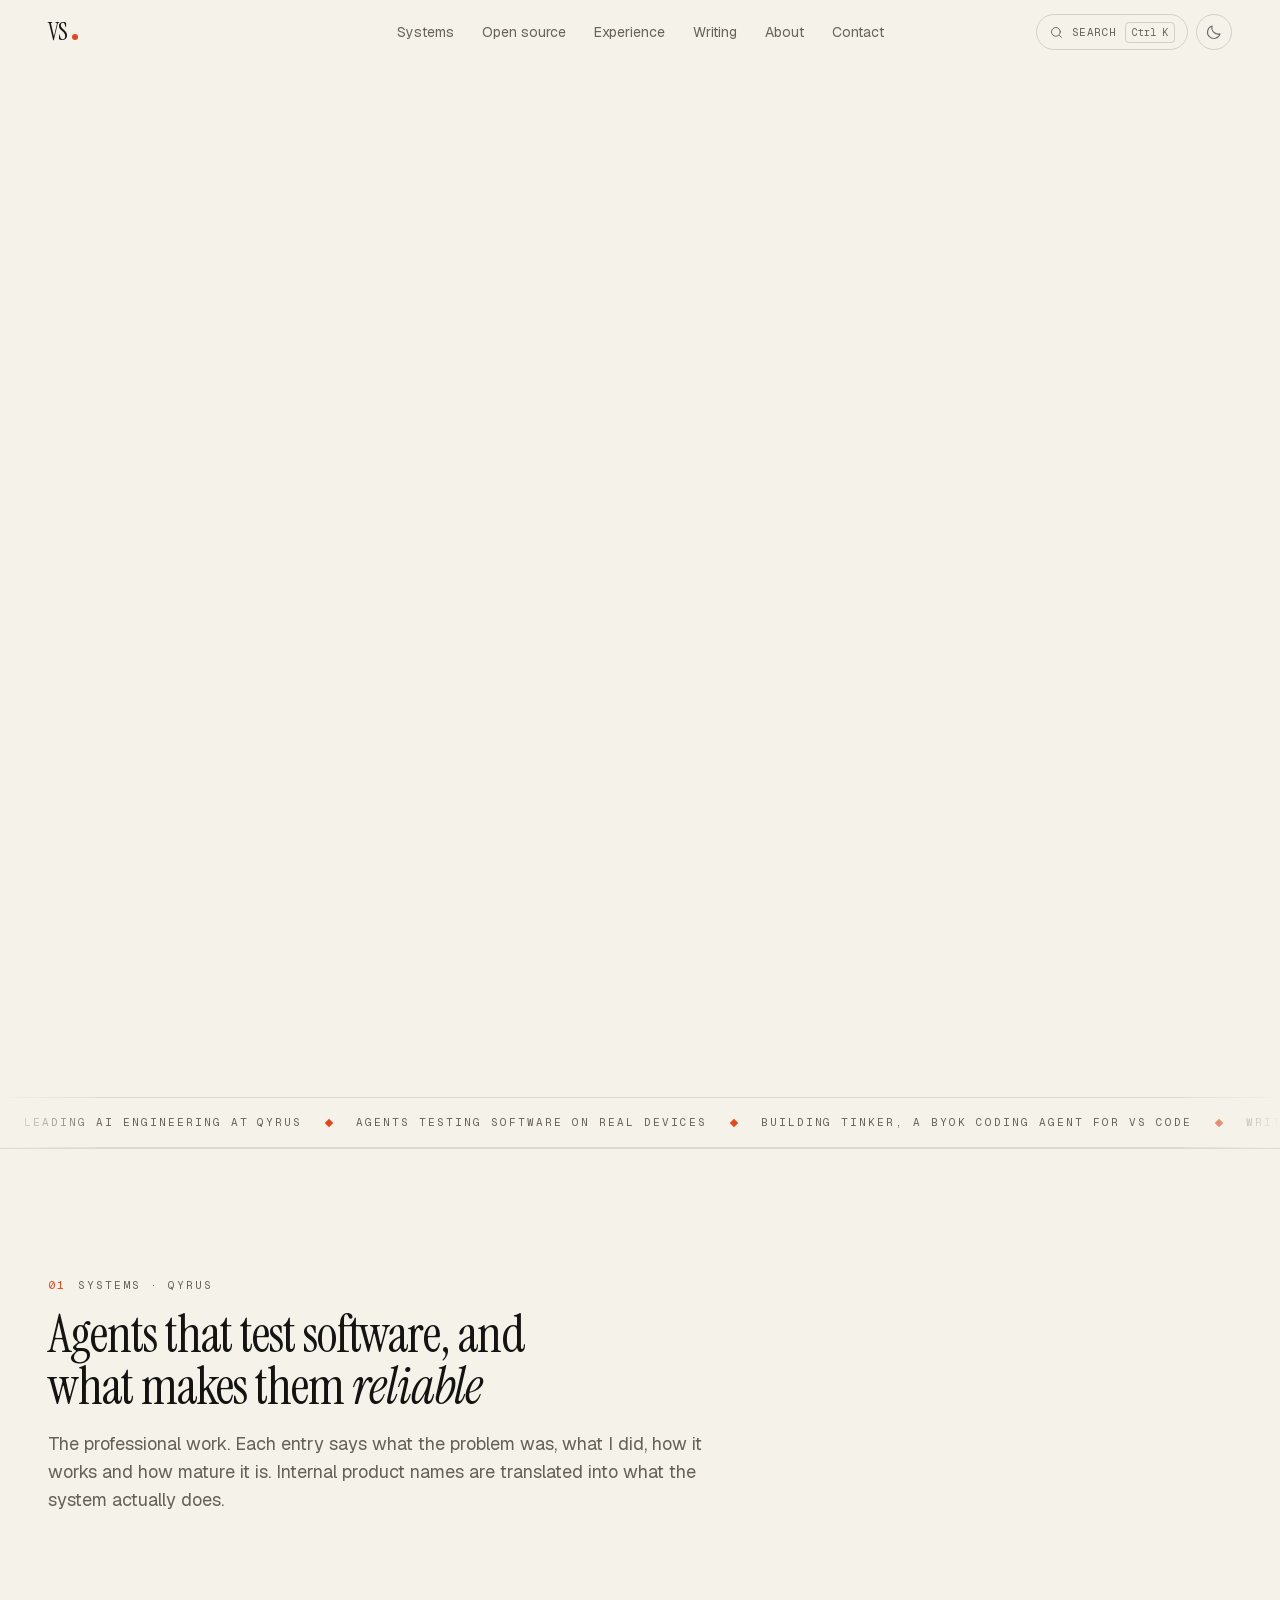
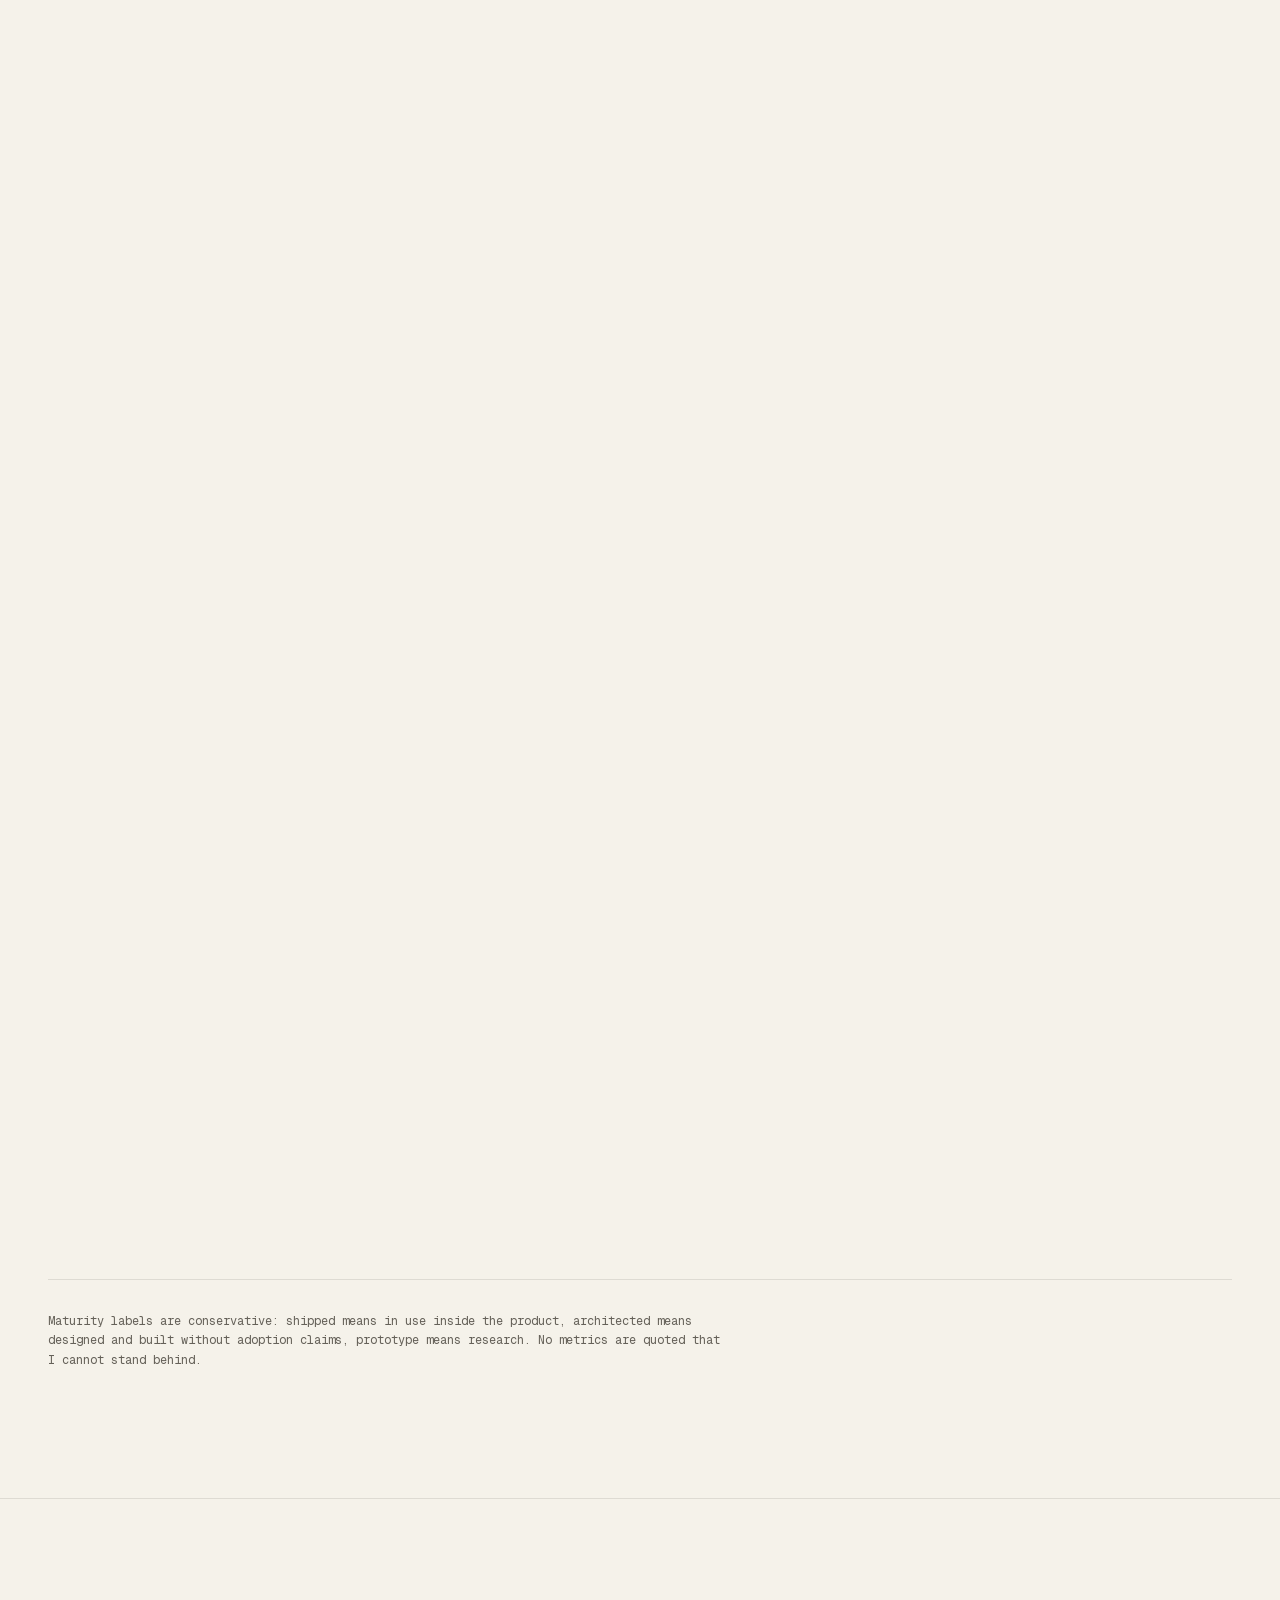
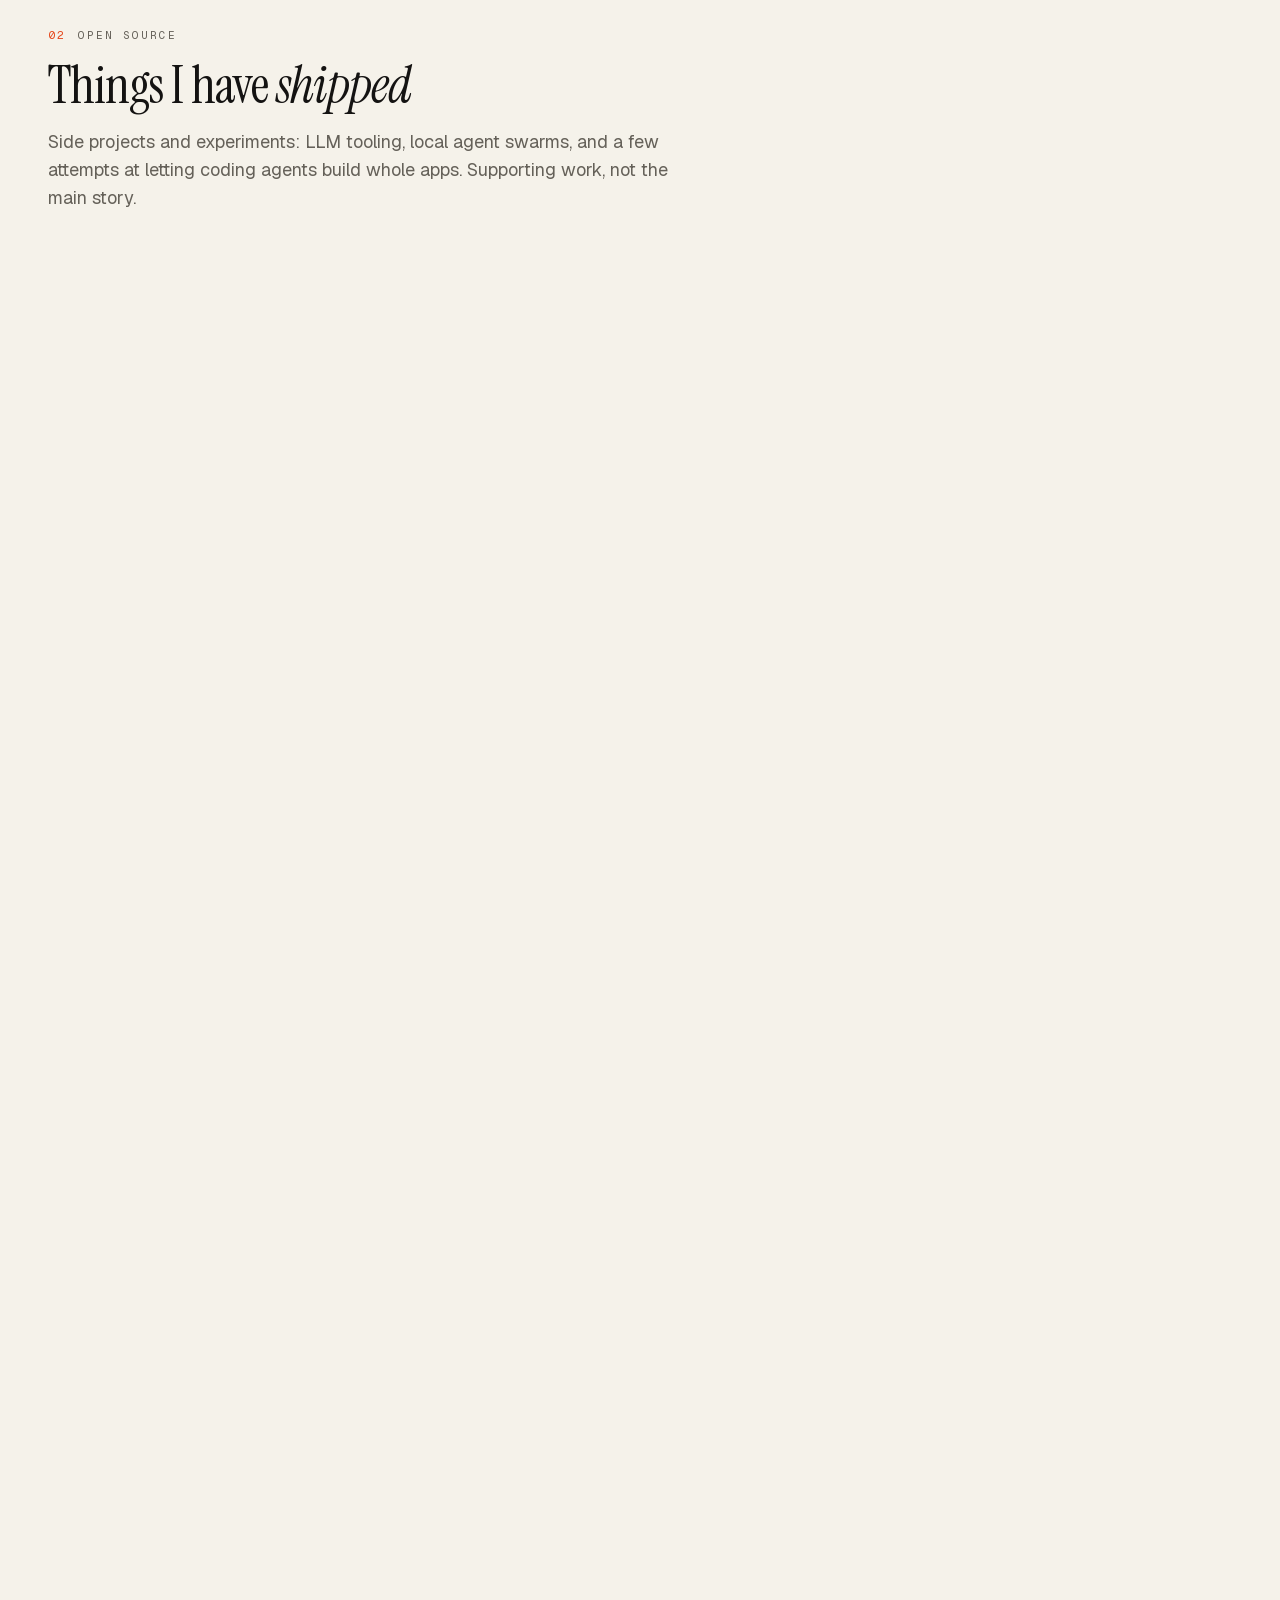
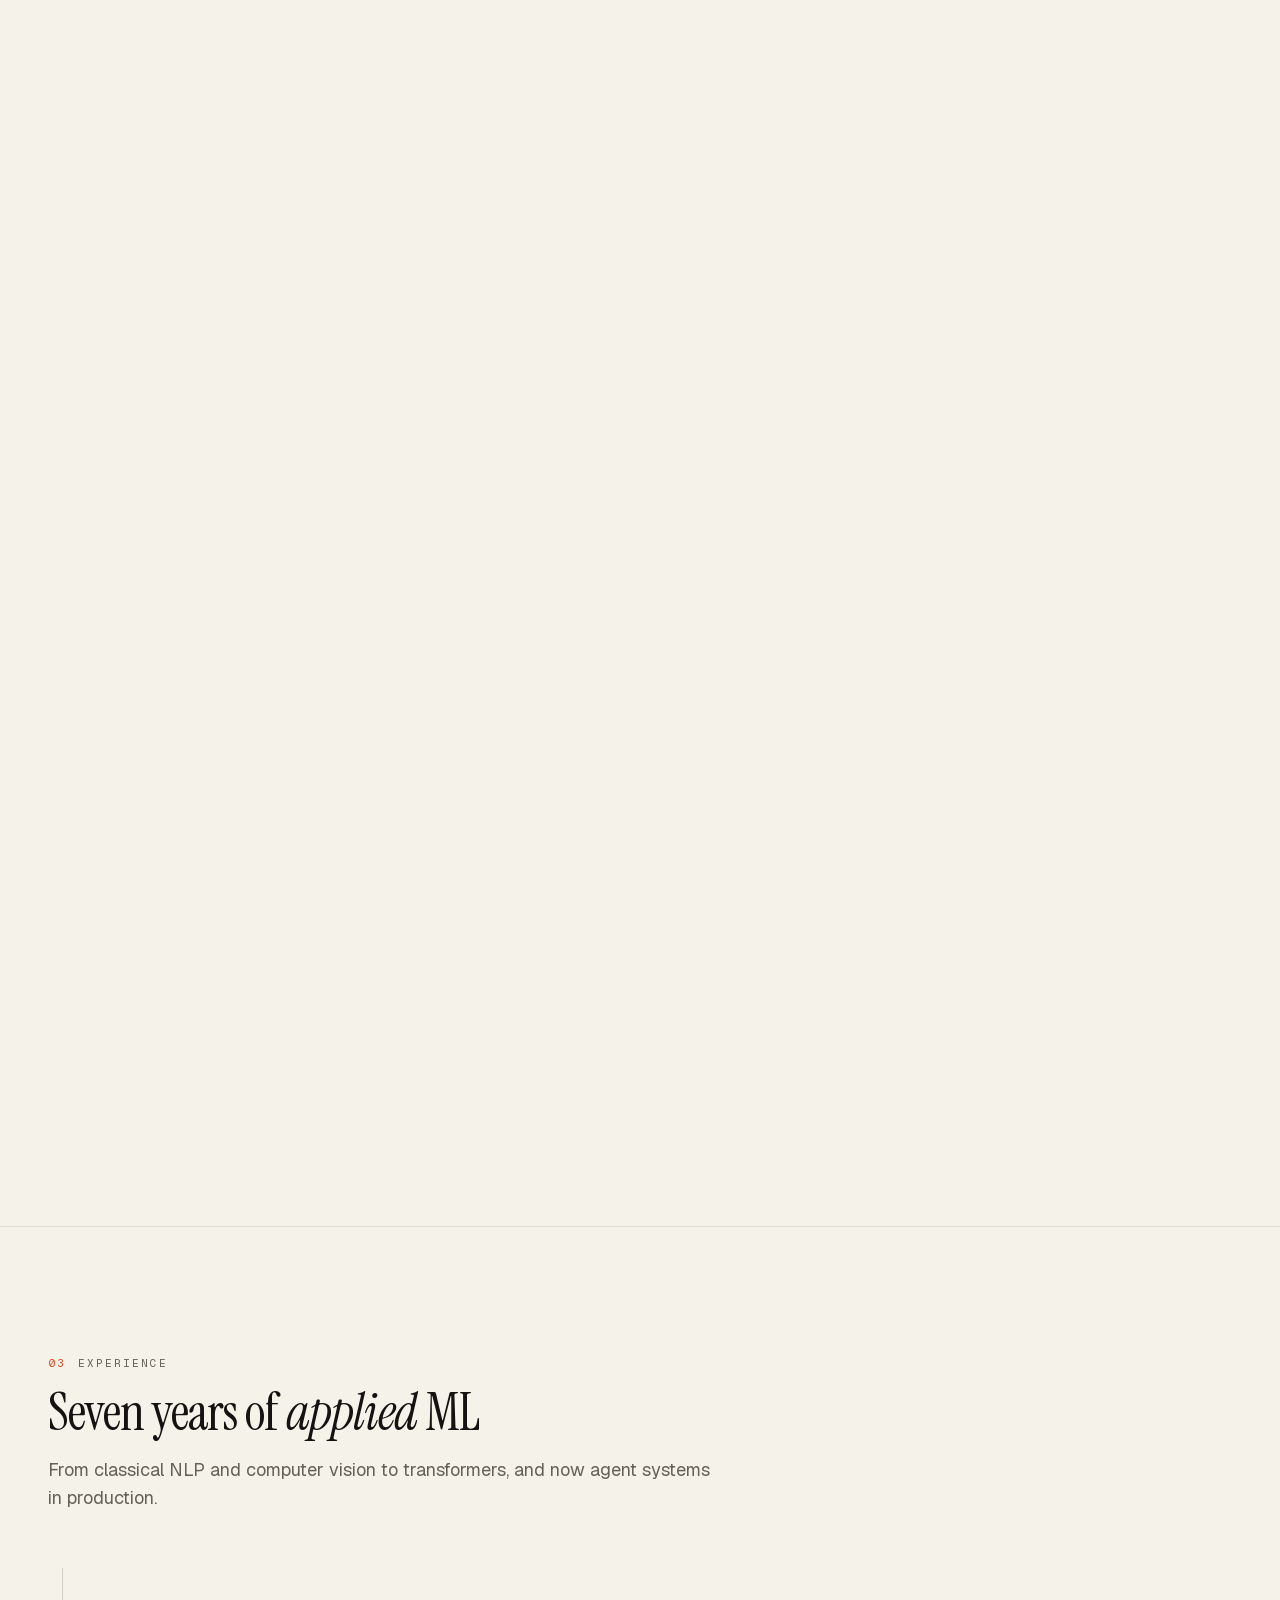
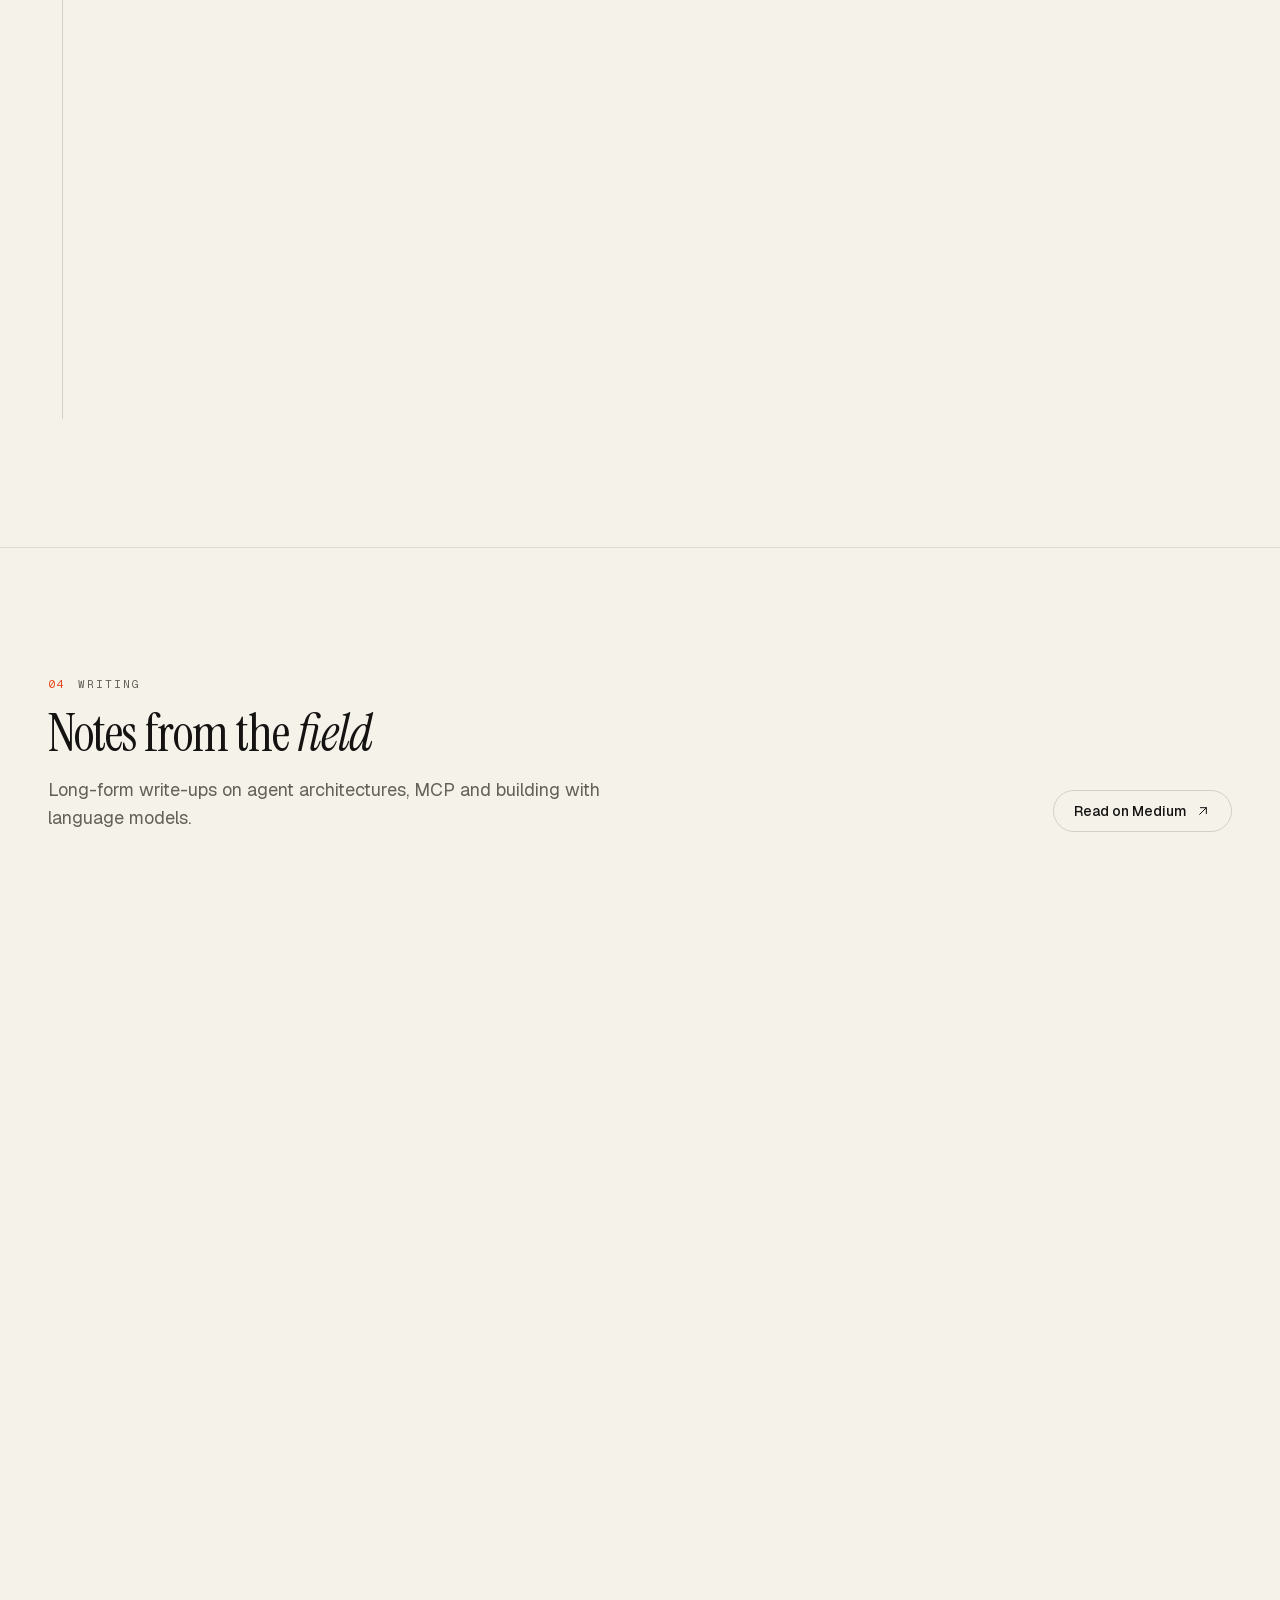
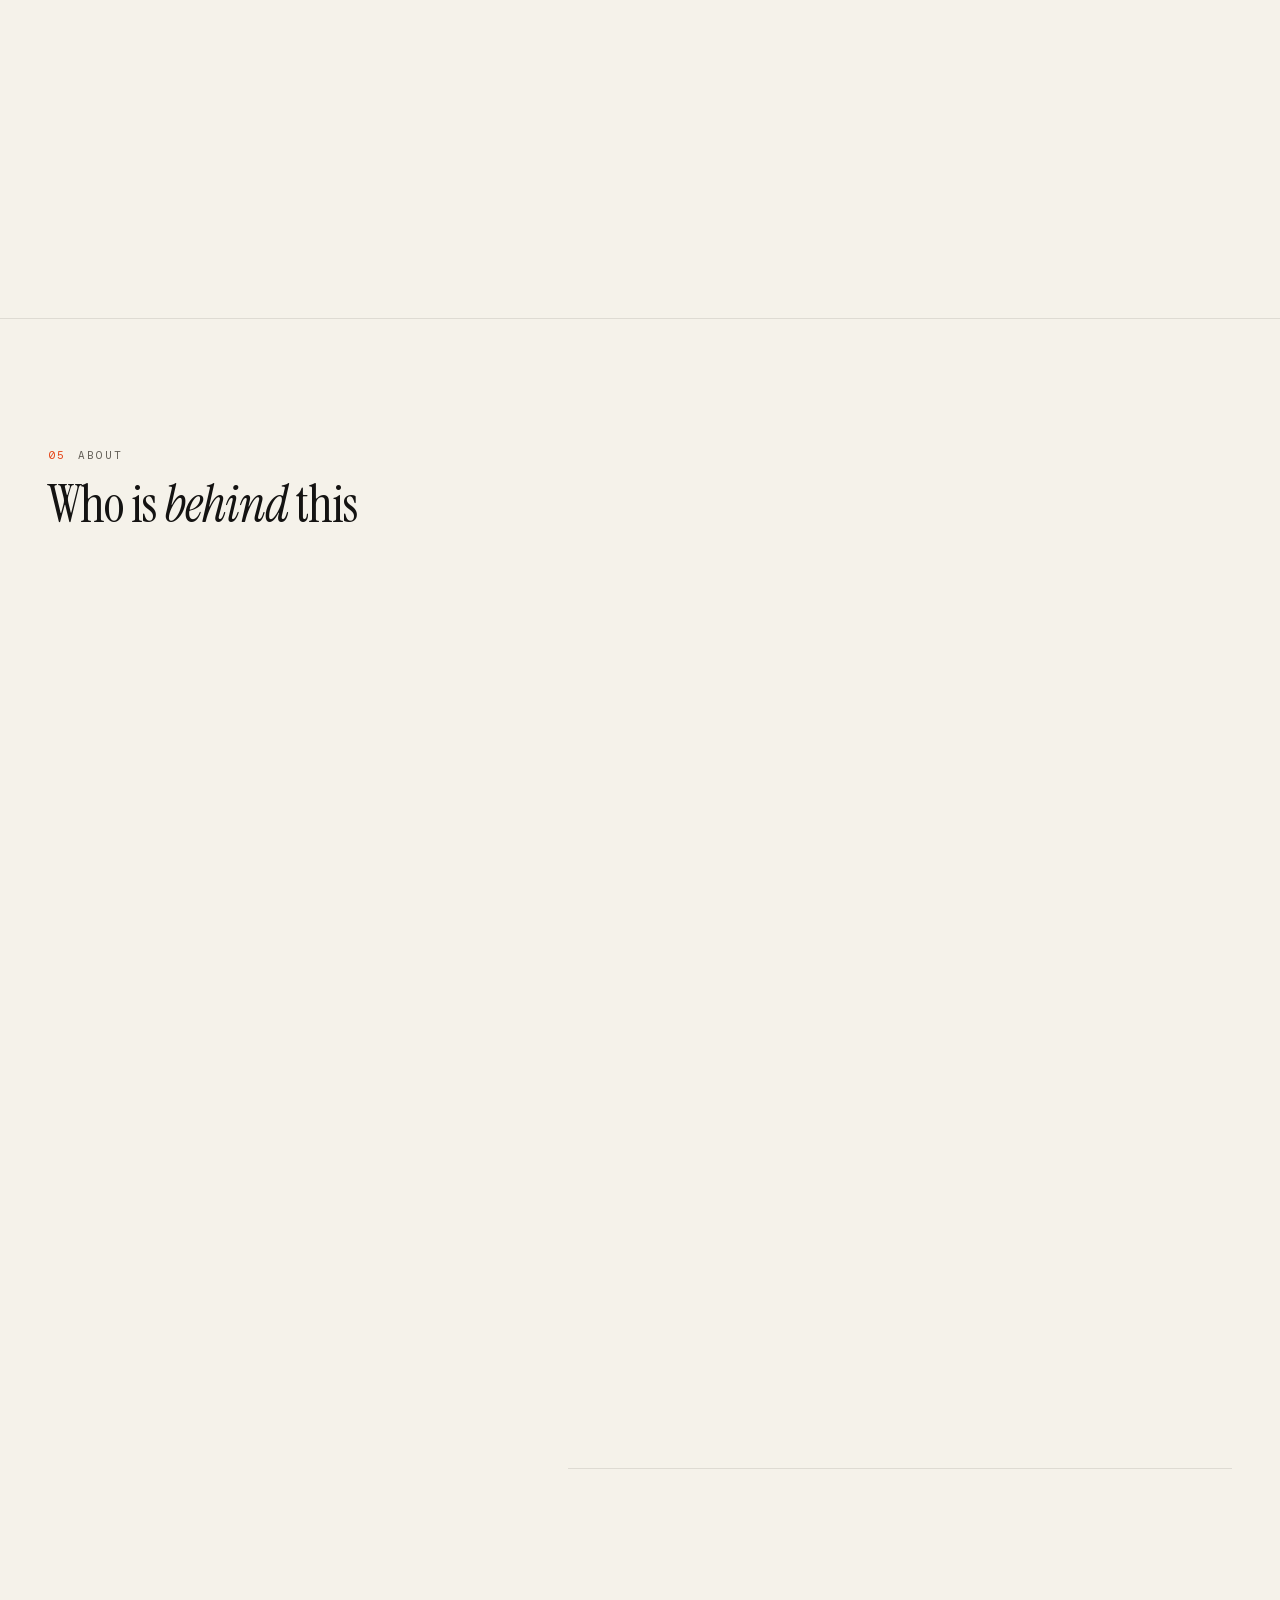
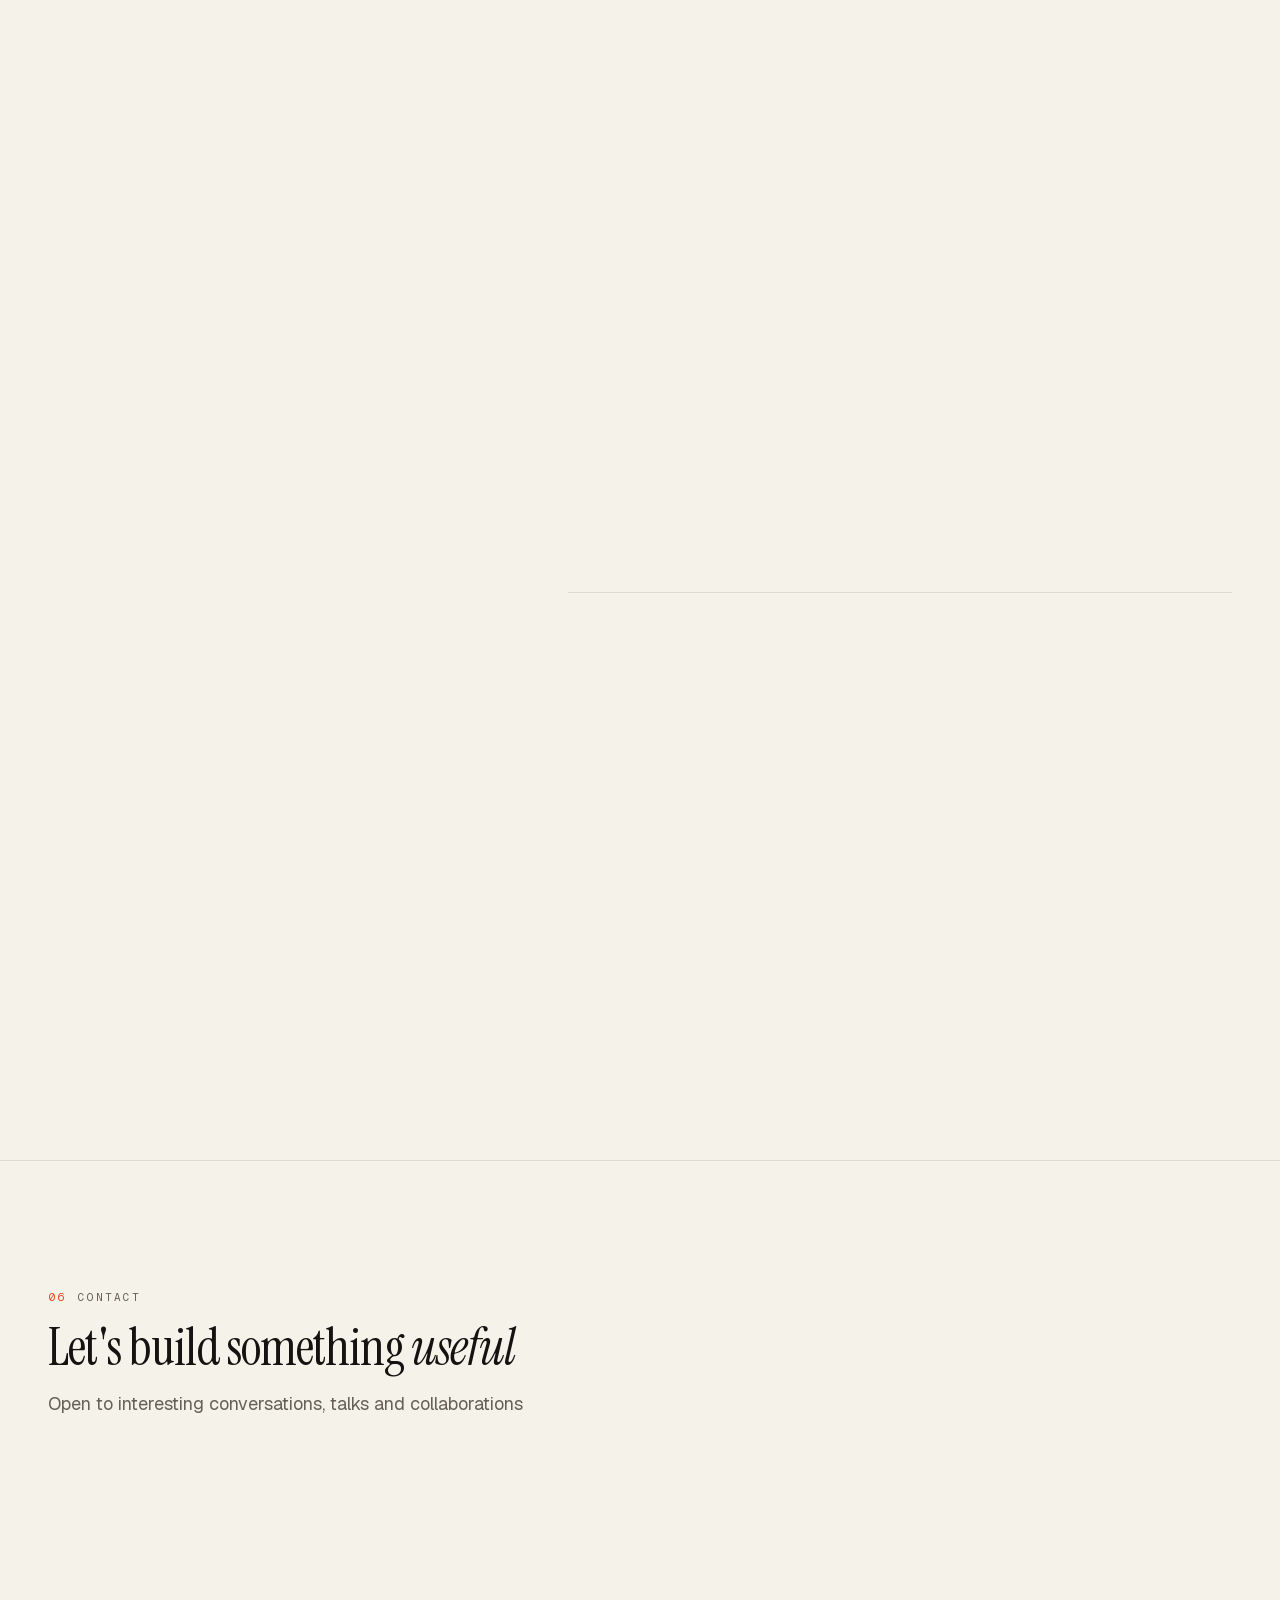
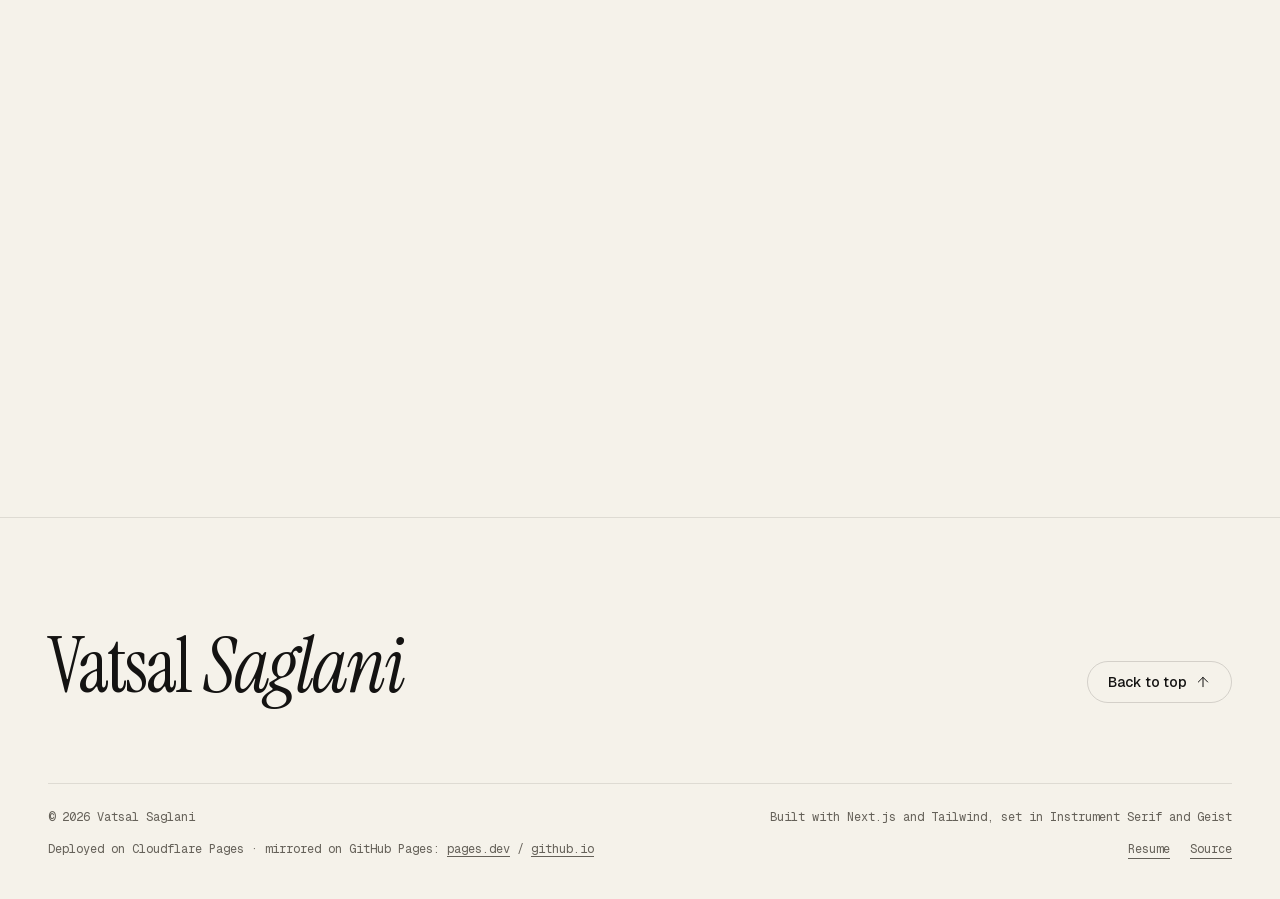
==== commit 681bb79e: "Publish site: About copy update Co-Authored-By: Claude Fable 5.1 <noreply@anthropic.com> Claude-Sess" ====
--- a/index.html
+++ b/index.html
@@ -1 +1 @@
-<!DOCTYPE html><!--ByjN0ROUBItsj_CGlwGXS--><html lang="en" class="__variable_246ccd __variable_c29908 __variable_1f5468"><head><meta charSet="utf-8"/><meta name="viewport" content="width=device-width, initial-scale=1"/><link rel="preload" href="/_next/static/media/22a5144ee8d83bca-s.p.woff2" as="font" crossorigin="" type="font/woff2"/><link rel="preload" href="/_next/static/media/7d4881bb7e1bf84d-s.p.woff2" as="font" crossorigin="" type="font/woff2"/><link rel="preload" href="/_next/static/media/9cc5b37ab1350db7-s.p.woff2" as="font" crossorigin="" type="font/woff2"/><link rel="preload" href="/_next/static/media/e6099e249fd938cc-s.p.woff2" as="font" crossorigin="" type="font/woff2"/><link rel="stylesheet" href="/_next/static/css/81c1c12f52cdf652.css" data-precedence="next"/><link rel="preload" as="script" fetchPriority="low" href="/_next/static/chunks/webpack-665c50629f91c9d4.js"/><script src="/_next/static/chunks/4bd1b696-c023c6e3521b1417.js" async=""></script><script src="/_next/static/chunks/255-a7ba4d37dca2f1fa.js" async=""></script><script src="/_next/static/chunks/main-app-f5ae273db3efd470.js" async=""></script><script src="/_next/static/chunks/app/layout-475cb6a41818b07e.js" async=""></script><script src="/_next/static/chunks/619-ba102abea3e3d0e4.js" async=""></script><script src="/_next/static/chunks/430-6dc5d036473daa64.js" async=""></script><script src="/_next/static/chunks/app/page-99ee82de318da890.js" async=""></script><meta name="next-size-adjust" content=""/><meta name="theme-color" media="(prefers-color-scheme: light)" content="#f5f2ea"/><meta name="theme-color" media="(prefers-color-scheme: dark)" content="#0b0b0e"/><title>Vatsal Saglani — Data Science Lead, GenAI at Qyrus</title><meta name="description" content="Vatsal Saglani builds AI agents that test software, and the systems that make them reliable: agent SDKs, distributed runtimes, memory and evaluation at Qyrus, plus open-source LLM tooling."/><link rel="author" href="https://github.com/vatsalsaglani"/><meta name="author" content="Vatsal Saglani"/><meta name="keywords" content="Vatsal Saglani,GenAI,AI agents,MCP,LLM,Swift,macOS,Qyrus,machine learning,Bengaluru"/><meta name="creator" content="Vatsal Saglani"/><meta name="robots" content="index, follow"/><link rel="canonical" href="https://vatsalsaglani.pages.dev/"/><meta property="og:title" content="Vatsal Saglani — Data Science Lead, GenAI at Qyrus"/><meta property="og:description" content="Vatsal Saglani builds AI agents that test software, and the systems that make them reliable: agent SDKs, distributed runtimes, memory and evaluation at Qyrus, plus open-source LLM tooling."/><meta property="og:url" content="https://vatsalsaglani.pages.dev/"/><meta property="og:site_name" content="Vatsal Saglani"/><meta property="og:locale" content="en_US"/><meta property="og:image" content="https://vatsalsaglani.pages.dev/assets/og.png"/><meta property="og:image:width" content="1200"/><meta property="og:image:height" content="630"/><meta property="og:image:alt" content="Vatsal Saglani — portfolio"/><meta property="og:type" content="website"/><meta name="twitter:card" content="summary_large_image"/><meta name="twitter:creator" content="@saglanivatsal"/><meta name="twitter:title" content="Vatsal Saglani — Data Science Lead, GenAI at Qyrus"/><meta name="twitter:description" content="Vatsal Saglani builds AI agents that test software, and the systems that make them reliable: agent SDKs, distributed runtimes, memory and evaluation at Qyrus, plus open-source LLM tooling."/><meta name="twitter:image" content="https://vatsalsaglani.pages.dev/assets/og.png"/><link rel="shortcut icon" href="/favicon.svg"/><link rel="icon" href="/favicon.svg"/><link rel="apple-touch-icon" href="/favicon.svg"/><script>(function(){try{var s=localStorage.getItem('theme');var m=window.matchMedia('(prefers-color-scheme: light)').matches;var t=s||(m?'light':'dark');document.documentElement.setAttribute('data-theme',t);}catch(e){document.documentElement.setAttribute('data-theme','dark');}})();</script><script src="/_next/static/chunks/polyfills-42372ed130431b0a.js" noModule=""></script></head><body class="min-h-dvh"><div hidden=""><!--$--><!--/$--></div><header class="fixed inset-x-0 top-0 z-50 border-b transition-[background-color,border-color,backdrop-filter] duration-300 border-transparent bg-transparent"><div class="wrap grid h-16 grid-cols-[1fr_auto] items-center md:grid-cols-[1fr_auto_1fr]"><a href="#top" class="group flex w-fit items-center gap-1 font-serif text-2xl leading-none tracking-tight" aria-label="Vatsal Saglani, back to top"><span>VS</span><span class="h-1.5 w-1.5 translate-y-[5px] rounded-full bg-accent transition-transform duration-300 group-hover:scale-150"></span></a><nav aria-label="Primary" class="hidden items-center gap-1 md:flex"><a href="#systems" class="relative px-3 py-2 text-sm transition-colors duration-300 text-muted hover:text-fg">Systems</a><a href="#work" class="relative px-3 py-2 text-sm transition-colors duration-300 text-muted hover:text-fg">Open source</a><a href="#experience" class="relative px-3 py-2 text-sm transition-colors duration-300 text-muted hover:text-fg">Experience</a><a href="#writing" class="relative px-3 py-2 text-sm transition-colors duration-300 text-muted hover:text-fg">Writing</a><a href="#about" class="relative px-3 py-2 text-sm transition-colors duration-300 text-muted hover:text-fg">About</a><a href="#contact" class="relative px-3 py-2 text-sm transition-colors duration-300 text-muted hover:text-fg">Contact</a></nav><div class="flex items-center justify-end gap-2"><button type="button" aria-label="Search and commands" class="inline-flex h-9 items-center gap-2 rounded-full border border-line/15 px-3 font-mono text-[11px] uppercase tracking-wider text-muted transition-colors duration-300 hover:border-line/40 hover:text-fg"><svg viewBox="0 0 24 24" width="1em" height="1em" fill="none" stroke="currentColor" stroke-width="1.5" stroke-linecap="round" stroke-linejoin="round" aria-hidden="true" focusable="false" class="text-[15px]"><circle cx="11" cy="11" r="7"></circle><path d="M20 20l-3.5-3.5"></path></svg><span class="hidden sm:inline">Search</span><kbd class="hidden min-w-[2.75rem] rounded border border-line/15 px-1.5 py-0.5 text-center font-mono text-[10px] normal-case tracking-normal sm:inline-block">Ctrl K</kbd></button><button type="button" aria-label="Toggle theme" title="Toggle theme" class="relative grid h-9 w-9 place-items-center rounded-full border border-line/15 text-fg transition-colors duration-300 hover:border-line/40 hover:text-accent"><span class="grid place-items-center opacity-60"><svg viewBox="0 0 24 24" width="1em" height="1em" fill="none" stroke="currentColor" stroke-width="1.5" stroke-linecap="round" stroke-linejoin="round" aria-hidden="true" focusable="false" class="text-[18px]"><path d="M20 14.5A8.5 8.5 0 0 1 9.5 4 8.5 8.5 0 1 0 20 14.5z"></path></svg></span></button><button type="button" aria-label="Open menu" aria-expanded="false" aria-controls="mobile-menu" class="grid h-9 w-9 place-items-center rounded-full border border-line/15 text-fg transition-colors hover:border-line/40 md:hidden"><svg viewBox="0 0 24 24" width="1em" height="1em" fill="none" stroke="currentColor" stroke-width="1.5" stroke-linecap="round" stroke-linejoin="round" aria-hidden="true" focusable="false" class="text-[18px]"><path d="M4 8h16M4 16h16"></path></svg></button></div></div></header><main><section id="top" class="relative flex min-h-[100svh] flex-col overflow-hidden"><canvas aria-hidden="true" class="pointer-events-none absolute inset-0 h-full w-full" style="mask-image:radial-gradient(ellipse 85% 80% at 50% 38%, #000 35%, transparent 100%);-webkit-mask-image:radial-gradient(ellipse 85% 80% at 50% 38%, #000 35%, transparent 100%)"></canvas><div class="wrap relative z-10 flex flex-1 flex-col pb-8 pt-24 md:pb-10"><div class="eyebrow flex flex-wrap items-center gap-x-3 gap-y-1.5" style="opacity:0;transform:translateY(16px)"><span>Bengaluru</span><span aria-hidden="true">·</span><time class="tabular-nums text-fg">--:--</time><span aria-hidden="true">·</span><span class="flex items-center gap-2"><span class="relative flex h-2 w-2"><span class="absolute inset-0 rounded-full bg-signal opacity-60 motion-safe:animate-ping"></span><span class="relative h-2 w-2 rounded-full bg-signal motion-safe:animate-pulseDot"></span></span>Open to interesting conversations, talks and collaborations</span></div><div class="my-auto py-12 md:py-16"><h1 class="break-words font-serif text-display-xl"><span class="block"><span class="inline-block overflow-hidden pb-[0.12em] align-bottom"><span class="inline-block" style="transform:translateY(110%) rotate(2deg)">Vatsal</span></span> <span class="inline-block overflow-hidden pb-[0.12em] align-bottom"><span class="inline-block" style="transform:translateY(110%) rotate(2deg)">Saglani</span></span></span><span class="block" style="opacity:0;transform:translateY(24px)"><span class="text-muted">builds</span> <span class="inline-grid max-w-full align-top"><span aria-hidden="true" class="invisible col-start-1 row-start-1"><em class="italic">AI agents that test software</em></span><span aria-hidden="true" class="invisible col-start-1 row-start-1"><em class="italic">the harnesses that make them reliable</em></span><span aria-hidden="true" class="invisible col-start-1 row-start-1"><em class="italic">memory and evaluation for agents</em></span><span aria-hidden="true" class="invisible col-start-1 row-start-1"><em class="italic">SDKs other teams build on</em></span><span class="col-start-1 row-start-1" style="opacity:1;filter:blur(0px);transform:none"><em class="italic text-accent">AI agents that test software</em></span></span></span></h1><p class="mt-8 max-w-2xl text-base text-muted md:mt-10 md:text-lg" style="opacity:0;transform:translateY(16px)">I lead AI engineering at Qyrus, where agents test software across web, mobile, desktop and APIs. My work is the systems around those agents: the execution harness and shared SDK, distributed runtimes with durable evidence, memory, and evaluation. I still work directly on models and code. I write about agent architectures and MCP, and keep a steady stream of open-source experiments going.</p><div class="mt-8 flex flex-wrap items-center gap-3 md:mt-10" style="opacity:0;transform:translateY(16px)"><a href="#work" class="btn-primary">See the work<svg viewBox="0 0 24 24" width="1em" height="1em" fill="none" stroke="currentColor" stroke-width="1.5" stroke-linecap="round" stroke-linejoin="round" aria-hidden="true" focusable="false" class="text-base"><path d="M12 5v14M6 13l6 6 6-6"></path></svg></a><a href="#contact" class="btn-ghost">Get in touch</a><ul class="ml-1 flex items-center gap-2"><li><a href="https://github.com/vatsalsaglani" target="_blank" rel="noopener noreferrer" aria-label="GitHub (opens in a new tab)" class="grid h-10 w-10 place-items-center rounded-full text-muted transition-all duration-300 hover:-translate-y-0.5 hover:bg-line/10 hover:text-accent"><svg viewBox="0 0 24 24" width="1em" height="1em" fill="none" stroke="currentColor" stroke-width="1.5" stroke-linecap="round" stroke-linejoin="round" aria-hidden="true" focusable="false" class="text-[20px]"><path d="M9 19c-4.3 1.4-4.3-2.5-6-3m12 5v-3.5c0-1 .1-1.4-.5-2 2.8-.3 5.5-1.4 5.5-6a4.6 4.6 0 0 0-1.3-3.2 4.2 4.2 0 0 0-.1-3.2s-1.1-.3-3.5 1.3a12.3 12.3 0 0 0-6.2 0C6.5 2.8 5.4 3.1 5.4 3.1a4.2 4.2 0 0 0-.1 3.2A4.6 4.6 0 0 0 4 9.5c0 4.6 2.7 5.7 5.5 6-.6.6-.6 1.2-.5 2V21"></path></svg></a></li><li><a href="https://www.linkedin.com/in/vatsalsaglani/" target="_blank" rel="noopener noreferrer" aria-label="LinkedIn (opens in a new tab)" class="grid h-10 w-10 place-items-center rounded-full text-muted transition-all duration-300 hover:-translate-y-0.5 hover:bg-line/10 hover:text-accent"><svg viewBox="0 0 24 24" width="1em" height="1em" fill="none" stroke="currentColor" stroke-width="1.5" stroke-linecap="round" stroke-linejoin="round" aria-hidden="true" focusable="false" class="text-[20px]"><path d="M16 8a6 6 0 0 1 6 6v7h-4v-7a2 2 0 0 0-4 0v7h-4v-7a6 6 0 0 1 6-6z"></path><rect x="2" y="9" width="4" height="12"></rect><circle cx="4" cy="4" r="2"></circle></svg></a></li><li><a href="https://thevatsalsaglani.medium.com" target="_blank" rel="noopener noreferrer" aria-label="Medium (opens in a new tab)" class="grid h-10 w-10 place-items-center rounded-full text-muted transition-all duration-300 hover:-translate-y-0.5 hover:bg-line/10 hover:text-accent"><svg viewBox="0 0 24 24" width="1em" height="1em" fill="none" stroke="currentColor" stroke-width="1.5" stroke-linecap="round" stroke-linejoin="round" aria-hidden="true" focusable="false" class="text-[20px]"><circle cx="7" cy="12" r="4.5"></circle><ellipse cx="16.5" cy="12" rx="2" ry="4.5"></ellipse><path d="M21.5 8v8"></path></svg></a></li><li><a href="https://x.com/saglanivatsal" target="_blank" rel="noopener noreferrer" aria-label="X (opens in a new tab)" class="grid h-10 w-10 place-items-center rounded-full text-muted transition-all duration-300 hover:-translate-y-0.5 hover:bg-line/10 hover:text-accent"><svg viewBox="0 0 24 24" width="1em" height="1em" fill="none" stroke="currentColor" stroke-width="1.5" stroke-linecap="round" stroke-linejoin="round" aria-hidden="true" focusable="false" class="text-[20px]"><path d="M4 4l16 16M20 4L4 20"></path></svg></a></li></ul></div></div><div class="flex flex-col gap-8 md:flex-row md:items-end md:justify-between"><a href="#work" class="eyebrow hidden w-fit items-center gap-3 md:flex" aria-label="Scroll to work" style="opacity:0;transform:translateY(16px)"><span class="relative block h-8 w-px overflow-hidden bg-line/15"><span class="absolute inset-x-0 top-0 h-3 bg-accent"></span></span>scroll</a><dl class="grid grid-cols-2 gap-x-8 gap-y-5 sm:grid-cols-4 md:gap-x-10" style="opacity:0;transform:translateY(16px)"><div class="flex flex-col-reverse"><dt class="eyebrow mt-2 max-w-[9rem]">Years in applied ML</dt><dd class="font-serif text-4xl leading-none tracking-tight md:text-5xl">7+</dd></div><div class="flex flex-col-reverse"><dt class="eyebrow mt-2 max-w-[9rem]">GitHub stars</dt><dd class="font-serif text-4xl leading-none tracking-tight md:text-5xl">450+</dd></div><div class="flex flex-col-reverse"><dt class="eyebrow mt-2 max-w-[9rem]">Public repos</dt><dd class="font-serif text-4xl leading-none tracking-tight md:text-5xl">110+</dd></div><div class="flex flex-col-reverse"><dt class="eyebrow mt-2 max-w-[9rem]">Paper citations</dt><dd class="font-serif text-4xl leading-none tracking-tight md:text-5xl">40+</dd></div></dl></div></div><div class="relative z-10"><div class="group relative overflow-hidden border-y border-line/10 py-4 [mask-image:linear-gradient(90deg,transparent,#000_8%,#000_92%,transparent)]"><div class="flex w-max animate-marquee group-hover:[animation-play-state:paused]" style="animation-duration:40s"><ul class="flex shrink-0 items-center"><li class="flex items-center whitespace-nowrap font-mono text-[11px] uppercase tracking-[0.18em] text-muted"><span class="px-6">Leading AI engineering at Qyrus</span><span class="h-1.5 w-1.5 rotate-45 bg-accent" aria-hidden="true"></span></li><li class="flex items-center whitespace-nowrap font-mono text-[11px] uppercase tracking-[0.18em] text-muted"><span class="px-6">Agents testing software on real devices</span><span class="h-1.5 w-1.5 rotate-45 bg-accent" aria-hidden="true"></span></li><li class="flex items-center whitespace-nowrap font-mono text-[11px] uppercase tracking-[0.18em] text-muted"><span class="px-6">Building Tinker, a BYOK coding agent for VS Code</span><span class="h-1.5 w-1.5 rotate-45 bg-accent" aria-hidden="true"></span></li><li class="flex items-center whitespace-nowrap font-mono text-[11px] uppercase tracking-[0.18em] text-muted"><span class="px-6">Writing about MCP and agent architectures</span><span class="h-1.5 w-1.5 rotate-45 bg-accent" aria-hidden="true"></span></li><li class="flex items-center whitespace-nowrap font-mono text-[11px] uppercase tracking-[0.18em] text-muted"><span class="px-6">Shipping products with coding agents</span><span class="h-1.5 w-1.5 rotate-45 bg-accent" aria-hidden="true"></span></li><li class="flex items-center whitespace-nowrap font-mono text-[11px] uppercase tracking-[0.18em] text-muted"><span class="px-6">Running agent swarms on local LLMs</span><span class="h-1.5 w-1.5 rotate-45 bg-accent" aria-hidden="true"></span></li><li class="flex items-center whitespace-nowrap font-mono text-[11px] uppercase tracking-[0.18em] text-muted"><span class="px-6">Based in Bengaluru</span><span class="h-1.5 w-1.5 rotate-45 bg-accent" aria-hidden="true"></span></li></ul><ul class="flex shrink-0 items-center" aria-hidden="true"><li class="flex items-center whitespace-nowrap font-mono text-[11px] uppercase tracking-[0.18em] text-muted"><span class="px-6">Leading AI engineering at Qyrus</span><span class="h-1.5 w-1.5 rotate-45 bg-accent" aria-hidden="true"></span></li><li class="flex items-center whitespace-nowrap font-mono text-[11px] uppercase tracking-[0.18em] text-muted"><span class="px-6">Agents testing software on real devices</span><span class="h-1.5 w-1.5 rotate-45 bg-accent" aria-hidden="true"></span></li><li class="flex items-center whitespace-nowrap font-mono text-[11px] uppercase tracking-[0.18em] text-muted"><span class="px-6">Building Tinker, a BYOK coding agent for VS Code</span><span class="h-1.5 w-1.5 rotate-45 bg-accent" aria-hidden="true"></span></li><li class="flex items-center whitespace-nowrap font-mono text-[11px] uppercase tracking-[0.18em] text-muted"><span class="px-6">Writing about MCP and agent architectures</span><span class="h-1.5 w-1.5 rotate-45 bg-accent" aria-hidden="true"></span></li><li class="flex items-center whitespace-nowrap font-mono text-[11px] uppercase tracking-[0.18em] text-muted"><span class="px-6">Shipping products with coding agents</span><span class="h-1.5 w-1.5 rotate-45 bg-accent" aria-hidden="true"></span></li><li class="flex items-center whitespace-nowrap font-mono text-[11px] uppercase tracking-[0.18em] text-muted"><span class="px-6">Running agent swarms on local LLMs</span><span class="h-1.5 w-1.5 rotate-45 bg-accent" aria-hidden="true"></span></li><li class="flex items-center whitespace-nowrap font-mono text-[11px] uppercase tracking-[0.18em] text-muted"><span class="px-6">Based in Bengaluru</span><span class="h-1.5 w-1.5 rotate-45 bg-accent" aria-hidden="true"></span></li></ul></div></div></div></section><section id="systems" class="scroll-mt-24 border-t border-line/10 py-24 md:py-32"><div class="wrap"><div class="mb-10 flex flex-col gap-6 md:mb-14 md:flex-row md:items-end md:justify-between"><div class="max-w-3xl"><p class="eyebrow mb-4 flex items-center gap-3"><span class="text-accent">01</span><span>Systems · Qyrus</span></p><h2 class="font-serif text-display-md">Agents that test software, and what makes them <em>reliable</em></h2><p class="mt-4 max-w-2xl text-base text-muted md:text-lg">The professional work. Each entry says what the problem was, what I did, how it works and how mature it is. Internal product names are translated into what the system actually does.</p></div></div><ul class="border-b border-line/10"><li class="border-t border-line/10" style="opacity:0;transform:translateY(24px)"><button type="button" aria-expanded="true" aria-controls="system-agent-sdk" class="group grid w-full grid-cols-[2.5rem_1fr_auto] items-baseline gap-4 py-6 text-left md:grid-cols-[3.5rem_1fr_auto] md:py-7"><span class="font-mono text-xs text-accent">01</span><span class="min-w-0"><span class="block font-serif text-2xl leading-tight transition-colors md:text-3xl text-fg">A shared agent SDK and execution harness</span><span class="mt-2 block font-mono text-[11px] uppercase tracking-[0.16em] text-muted">Built and maintain</span></span><span class="flex items-center gap-3"><span class="chip hidden sm:inline-flex text-signal border-signal/30">shipped</span><span aria-hidden="true" class="inline-flex h-8 w-8 items-center justify-center rounded-full border border-line/15 text-fg"><svg viewBox="0 0 24 24" class="h-4 w-4" fill="none" stroke="currentColor" stroke-width="1.5" stroke-linecap="round"><path d="M12 5v14M5 12h14"></path></svg></span></span></button><div id="system-agent-sdk" class="overflow-hidden" style="height:auto;opacity:1"><div class="grid gap-8 pb-10 pl-[3.5rem] pr-2 md:grid-cols-12 md:pl-[4.5rem]"><div class="md:col-span-4"><p class="eyebrow mb-3">The problem</p><p class="text-base leading-relaxed text-fg/90">Every AI feature was becoming its own wrapper around a model API, with its own retries, tool plumbing and logging.</p><span class="chip mt-5 sm:hidden text-signal border-signal/30">shipped</span></div><div class="md:col-span-5"><p class="eyebrow mb-3">Approach</p><p class="text-base leading-relaxed text-muted">A reusable Python foundation adopted across internal AI applications. Teams define tools and instructions; the SDK runs the agent loop, routes tool calls, handles model invocation, retries and guardrails, and emits token, latency, error and trace telemetry by configuration.</p></div><div class="md:col-span-3"><p class="eyebrow mb-3">What it does</p><ul class="space-y-2"><li class="flex gap-2 text-sm text-fg/85"><span class="mt-[0.55em] h-1 w-1 shrink-0 rounded-full bg-accent"></span>Standard agent loop</li><li class="flex gap-2 text-sm text-fg/85"><span class="mt-[0.55em] h-1 w-1 shrink-0 rounded-full bg-accent"></span>Tool routing</li><li class="flex gap-2 text-sm text-fg/85"><span class="mt-[0.55em] h-1 w-1 shrink-0 rounded-full bg-accent"></span>Retries and guardrails</li><li class="flex gap-2 text-sm text-fg/85"><span class="mt-[0.55em] h-1 w-1 shrink-0 rounded-full bg-accent"></span>Telemetry as a switch</li></ul><div class="mt-5 flex flex-wrap gap-1.5"><span class="chip">Python</span><span class="chip">Agent runtime</span><span class="chip">Observability</span></div></div></div></div></li><li class="border-t border-line/10" style="opacity:0;transform:translateY(24px)"><button type="button" aria-expanded="false" aria-controls="system-device-farm-ai-sessions" class="group grid w-full grid-cols-[2.5rem_1fr_auto] items-baseline gap-4 py-6 text-left md:grid-cols-[3.5rem_1fr_auto] md:py-7"><span class="font-mono text-xs text-accent">02</span><span class="min-w-0"><span class="block font-serif text-2xl leading-tight transition-colors md:text-3xl text-fg/85 group-hover:text-fg">Natural-language testing on real phones</span><span class="mt-2 block font-mono text-[11px] uppercase tracking-[0.16em] text-muted">Led</span></span><span class="flex items-center gap-3"><span class="chip hidden sm:inline-flex text-signal border-signal/30">shipped</span><span aria-hidden="true" class="inline-flex h-8 w-8 items-center justify-center rounded-full border border-line/15 text-fg"><svg viewBox="0 0 24 24" class="h-4 w-4" fill="none" stroke="currentColor" stroke-width="1.5" stroke-linecap="round"><path d="M12 5v14M5 12h14"></path></svg></span></span></button></li><li class="border-t border-line/10" style="opacity:0;transform:translateY(24px)"><button type="button" aria-expanded="false" aria-controls="system-distributed-runtime" class="group grid w-full grid-cols-[2.5rem_1fr_auto] items-baseline gap-4 py-6 text-left md:grid-cols-[3.5rem_1fr_auto] md:py-7"><span class="font-mono text-xs text-accent">03</span><span class="min-w-0"><span class="block font-serif text-2xl leading-tight transition-colors md:text-3xl text-fg/85 group-hover:text-fg">A distributed runtime with durable evidence</span><span class="mt-2 block font-mono text-[11px] uppercase tracking-[0.16em] text-muted">Architected</span></span><span class="flex items-center gap-3"><span class="chip hidden sm:inline-flex text-signal border-signal/30">shipped</span><span aria-hidden="true" class="inline-flex h-8 w-8 items-center justify-center rounded-full border border-line/15 text-fg"><svg viewBox="0 0 24 24" class="h-4 w-4" fill="none" stroke="currentColor" stroke-width="1.5" stroke-linecap="round"><path d="M12 5v14M5 12h14"></path></svg></span></span></button></li><li class="border-t border-line/10" style="opacity:0;transform:translateY(24px)"><button type="button" aria-expanded="false" aria-controls="system-browser-and-cross-surface" class="group grid w-full grid-cols-[2.5rem_1fr_auto] items-baseline gap-4 py-6 text-left md:grid-cols-[3.5rem_1fr_auto] md:py-7"><span class="font-mono text-xs text-accent">04</span><span class="min-w-0"><span class="block font-serif text-2xl leading-tight transition-colors md:text-3xl text-fg/85 group-hover:text-fg">Browser automation and cross-surface agents</span><span class="mt-2 block font-mono text-[11px] uppercase tracking-[0.16em] text-muted">Developed the framework; prototyped the coordination</span></span><span class="flex items-center gap-3"><span class="chip hidden sm:inline-flex text-signal border-signal/30">shipped + prototype</span><span aria-hidden="true" class="inline-flex h-8 w-8 items-center justify-center rounded-full border border-line/15 text-fg"><svg viewBox="0 0 24 24" class="h-4 w-4" fill="none" stroke="currentColor" stroke-width="1.5" stroke-linecap="round"><path d="M12 5v14M5 12h14"></path></svg></span></span></button></li><li class="border-t border-line/10" style="opacity:0;transform:translateY(24px)"><button type="button" aria-expanded="false" aria-controls="system-agent-memory" class="group grid w-full grid-cols-[2.5rem_1fr_auto] items-baseline gap-4 py-6 text-left md:grid-cols-[3.5rem_1fr_auto] md:py-7"><span class="font-mono text-xs text-accent">05</span><span class="min-w-0"><span class="block font-serif text-2xl leading-tight transition-colors md:text-3xl text-fg/85 group-hover:text-fg">Hybrid memory for long-running agents</span><span class="mt-2 block font-mono text-[11px] uppercase tracking-[0.16em] text-muted">Architected</span></span><span class="flex items-center gap-3"><span class="chip hidden sm:inline-flex text-fg border-line/25">architected</span><span aria-hidden="true" class="inline-flex h-8 w-8 items-center justify-center rounded-full border border-line/15 text-fg"><svg viewBox="0 0 24 24" class="h-4 w-4" fill="none" stroke="currentColor" stroke-width="1.5" stroke-linecap="round"><path d="M12 5v14M5 12h14"></path></svg></span></span></button></li><li class="border-t border-line/10" style="opacity:0;transform:translateY(24px)"><button type="button" aria-expanded="false" aria-controls="system-evaluation" class="group grid w-full grid-cols-[2.5rem_1fr_auto] items-baseline gap-4 py-6 text-left md:grid-cols-[3.5rem_1fr_auto] md:py-7"><span class="font-mono text-xs text-accent">06</span><span class="min-w-0"><span class="block font-serif text-2xl leading-tight transition-colors md:text-3xl text-fg/85 group-hover:text-fg">Evaluating agents, not just answers</span><span class="mt-2 block font-mono text-[11px] uppercase tracking-[0.16em] text-muted">Built the LLM/RAG evaluation; designing agent evaluation</span></span><span class="flex items-center gap-3"><span class="chip hidden sm:inline-flex text-signal border-signal/30">shipped + in progress</span><span aria-hidden="true" class="inline-flex h-8 w-8 items-center justify-center rounded-full border border-line/15 text-fg"><svg viewBox="0 0 24 24" class="h-4 w-4" fill="none" stroke="currentColor" stroke-width="1.5" stroke-linecap="round"><path d="M12 5v14M5 12h14"></path></svg></span></span></button></li><li class="border-t border-line/10" style="opacity:0;transform:translateY(24px)"><button type="button" aria-expanded="false" aria-controls="system-impact-analysis" class="group grid w-full grid-cols-[2.5rem_1fr_auto] items-baseline gap-4 py-6 text-left md:grid-cols-[3.5rem_1fr_auto] md:py-7"><span class="font-mono text-xs text-accent">07</span><span class="min-w-0"><span class="block font-serif text-2xl leading-tight transition-colors md:text-3xl text-fg/85 group-hover:text-fg">Which tests does this change touch?</span><span class="mt-2 block font-mono text-[11px] uppercase tracking-[0.16em] text-muted">Implemented</span></span><span class="flex items-center gap-3"><span class="chip hidden sm:inline-flex text-signal border-signal/30">shipped</span><span aria-hidden="true" class="inline-flex h-8 w-8 items-center justify-center rounded-full border border-line/15 text-fg"><svg viewBox="0 0 24 24" class="h-4 w-4" fill="none" stroke="currentColor" stroke-width="1.5" stroke-linecap="round"><path d="M12 5v14M5 12h14"></path></svg></span></span></button></li><li class="border-t border-line/10" style="opacity:0;transform:translateY(24px)"><button type="button" aria-expanded="false" aria-controls="system-developer-tooling" class="group grid w-full grid-cols-[2.5rem_1fr_auto] items-baseline gap-4 py-6 text-left md:grid-cols-[3.5rem_1fr_auto] md:py-7"><span class="font-mono text-xs text-accent">08</span><span class="min-w-0"><span class="block font-serif text-2xl leading-tight transition-colors md:text-3xl text-fg/85 group-hover:text-fg">Testing from inside the editor</span><span class="mt-2 block font-mono text-[11px] uppercase tracking-[0.16em] text-muted">Developed</span></span><span class="flex items-center gap-3"><span class="chip hidden sm:inline-flex text-signal border-signal/30">shipped</span><span aria-hidden="true" class="inline-flex h-8 w-8 items-center justify-center rounded-full border border-line/15 text-fg"><svg viewBox="0 0 24 24" class="h-4 w-4" fill="none" stroke="currentColor" stroke-width="1.5" stroke-linecap="round"><path d="M12 5v14M5 12h14"></path></svg></span></span></button></li><li class="border-t border-line/10" style="opacity:0;transform:translateY(24px)"><button type="button" aria-expanded="false" aria-controls="system-duomo" class="group grid w-full grid-cols-[2.5rem_1fr_auto] items-baseline gap-4 py-6 text-left md:grid-cols-[3.5rem_1fr_auto] md:py-7"><span class="font-mono text-xs text-accent">09</span><span class="min-w-0"><span class="block font-serif text-2xl leading-tight transition-colors md:text-3xl text-fg/85 group-hover:text-fg">DUOMO: a compact computer-use model</span><span class="mt-2 block font-mono text-[11px] uppercase tracking-[0.16em] text-muted">Prototyping</span></span><span class="flex items-center gap-3"><span class="chip hidden sm:inline-flex text-accent border-accent/40">prototype</span><span aria-hidden="true" class="inline-flex h-8 w-8 items-center justify-center rounded-full border border-line/15 text-fg"><svg viewBox="0 0 24 24" class="h-4 w-4" fill="none" stroke="currentColor" stroke-width="1.5" stroke-linecap="round"><path d="M12 5v14M5 12h14"></path></svg></span></span></button></li></ul><p class="mt-8 max-w-2xl font-mono text-xs leading-relaxed text-muted">Maturity labels are conservative: shipped means in use inside the product, architected means designed and built without adoption claims, prototype means research. No metrics are quoted that I cannot stand behind.</p></div></section><section id="work" class="scroll-mt-24 border-t border-line/10 py-24 md:py-32"><div class="wrap"><div class="mb-10 flex flex-col gap-6 md:mb-14 md:flex-row md:items-end md:justify-between"><div class="max-w-3xl"><p class="eyebrow mb-4 flex items-center gap-3"><span class="text-accent">02</span><span>Open source</span></p><h2 class="font-serif text-display-md">Things I have <em>shipped</em></h2><p class="mt-4 max-w-2xl text-base text-muted md:text-lg">Side projects and experiments: LLM tooling, local agent swarms, and a few attempts at letting coding agents build whole apps. Supporting work, not the main story.</p></div></div><div class="grid gap-5 md:grid-cols-2 lg:grid-cols-12"><div class="[perspective:1100px] md:col-span-2 lg:col-span-7" style="opacity:0;transform:translateY(24px)"><a href="https://github.com/vatsalsaglani/tinker" target="_blank" rel="noopener noreferrer" class="card group relative flex h-full flex-col justify-between gap-10 overflow-hidden p-6 transition-colors duration-300 hover:border-line/30 md:p-8" style="transform-style:preserve-3d;transform:none"><span aria-hidden="true" class="pointer-events-none absolute inset-0 opacity-0 transition-opacity duration-300 group-hover:opacity-100" style="background:radial-gradient(420px circle at var(--mx, 50%) var(--my, 50%), rgb(var(--accent) / 0.14), transparent 65%)"></span><div class="relative"><div class="flex items-start justify-between gap-4"><p class="eyebrow">Developer tools<!-- --> · <!-- -->2026<!-- --> · <!-- -->JavaScript</p><svg width="20" height="20" viewBox="0 0 24 24" fill="none" stroke="currentColor" stroke-width="1.5" stroke-linecap="round" stroke-linejoin="round" aria-hidden="true" class="shrink-0 text-muted transition-all duration-300 ease-out group-hover:-translate-y-0.5 group-hover:translate-x-0.5 group-hover:text-accent"><path d="M7 17 17 7M8 7h9v9"></path></svg></div><h3 class="mt-6 font-serif leading-none text-5xl md:text-7xl">Tinker</h3><p class="mt-4 text-lg text-fg">An open-source, bring-your-own-key AI coding assistant for VS Code.</p><p class="mt-3 max-w-xl text-sm leading-relaxed text-muted md:text-base">A coding agent for VS Code with a pluggable provider layer (OpenAI, Anthropic, Gemini, Azure, Bedrock) and keys kept in editor secret storage. Chat-first UX with file and symbol context, tool use for code search, files, git and diagnostics, MCP servers, and affordances for reviewing and applying changes.</p><ul class="mt-5 flex flex-wrap gap-2"><li class="chip">VS Code API</li><li class="chip">MCP</li><li class="chip">Multi-provider</li></ul></div><div class="relative flex items-center justify-between gap-4 border-t border-line/10 pt-4"><div class="flex flex-wrap items-center gap-3"><span class="chip border-accent/40 text-accent">New</span><span class="chip">Active</span></div><span class="inline-flex items-center gap-1 font-mono text-xs uppercase tracking-wider text-muted transition-colors group-hover:text-fg">Repo<svg width="14" height="14" viewBox="0 0 24 24" fill="none" stroke="currentColor" stroke-width="1.5" stroke-linecap="round" stroke-linejoin="round" aria-hidden="true"><path d="M7 17 17 7M8 7h9v9"></path></svg></span></div></a></div><div class="[perspective:1100px] lg:col-span-5" style="opacity:0;transform:translateY(24px)"><a href="https://github.com/vatsalsaglani/GraphRAG4Rec" target="_blank" rel="noopener noreferrer" class="card group relative flex h-full flex-col justify-between gap-10 overflow-hidden p-6 transition-colors duration-300 hover:border-line/30 md:p-8" style="transform-style:preserve-3d;transform:none"><span aria-hidden="true" class="pointer-events-none absolute inset-0 opacity-0 transition-opacity duration-300 group-hover:opacity-100" style="background:radial-gradient(420px circle at var(--mx, 50%) var(--my, 50%), rgb(var(--accent) / 0.14), transparent 65%)"></span><div class="relative"><div class="flex items-start justify-between gap-4"><p class="eyebrow">Agents &amp; LLMs<!-- --> · <!-- -->2024<!-- --> · <!-- -->Python</p><svg width="20" height="20" viewBox="0 0 24 24" fill="none" stroke="currentColor" stroke-width="1.5" stroke-linecap="round" stroke-linejoin="round" aria-hidden="true" class="shrink-0 text-muted transition-all duration-300 ease-out group-hover:-translate-y-0.5 group-hover:translate-x-0.5 group-hover:text-accent"><path d="M7 17 17 7M8 7h9v9"></path></svg></div><h3 class="mt-6 font-serif leading-none text-4xl md:text-5xl">GraphRAG4Rec</h3><p class="mt-4 text-lg text-fg">GraphRAG, from scratch, for movie recommendations.</p><p class="mt-3 max-w-xl text-sm leading-relaxed text-muted md:text-base">A naive implementation of Microsoft&#x27;s GraphRAG over the IMDB Top 1000: build the entity graph, summarise communities, then answer recommendation queries with graph-aware retrieval.</p><ul class="mt-5 flex flex-wrap gap-2"><li class="chip">Python</li><li class="chip">LLMs</li><li class="chip">Knowledge graphs</li></ul></div><div class="relative flex items-center justify-between gap-4 border-t border-line/10 pt-4"><div class="flex flex-wrap items-center gap-3"><span class="inline-flex items-center gap-1.5 font-mono text-xs text-fg"><svg width="14" height="14" viewBox="0 0 24 24" fill="none" stroke="currentColor" stroke-width="1.5" stroke-linecap="round" stroke-linejoin="round" aria-hidden="true" class="text-accent"><path d="m12 3.5 2.6 5.3 5.9.9-4.3 4.1 1 5.8-5.2-2.8-5.2 2.8 1-5.8-4.3-4.1 5.9-.9z"></path></svg>74</span><span class="chip">Stable</span></div><span class="inline-flex items-center gap-1 font-mono text-xs uppercase tracking-wider text-muted transition-colors group-hover:text-fg">Repo<svg width="14" height="14" viewBox="0 0 24 24" fill="none" stroke="currentColor" stroke-width="1.5" stroke-linecap="round" stroke-linejoin="round" aria-hidden="true"><path d="M7 17 17 7M8 7h9v9"></path></svg></span></div></a></div><div class="[perspective:1100px] lg:col-span-4" style="opacity:0;transform:translateY(24px)"><a href="https://github.com/vatsalsaglani/claudetools" target="_blank" rel="noopener noreferrer" class="card group relative flex h-full flex-col justify-between gap-10 overflow-hidden p-6 transition-colors duration-300 hover:border-line/30 md:p-8" style="transform-style:preserve-3d;transform:none"><span aria-hidden="true" class="pointer-events-none absolute inset-0 opacity-0 transition-opacity duration-300 group-hover:opacity-100" style="background:radial-gradient(420px circle at var(--mx, 50%) var(--my, 50%), rgb(var(--accent) / 0.14), transparent 65%)"></span><div class="relative"><div class="flex items-start justify-between gap-4"><p class="eyebrow">Agents &amp; LLMs<!-- --> · <!-- -->2024<!-- --> · <!-- -->Python</p><svg width="20" height="20" viewBox="0 0 24 24" fill="none" stroke="currentColor" stroke-width="1.5" stroke-linecap="round" stroke-linejoin="round" aria-hidden="true" class="shrink-0 text-muted transition-all duration-300 ease-out group-hover:-translate-y-0.5 group-hover:translate-x-0.5 group-hover:text-accent"><path d="M7 17 17 7M8 7h9v9"></path></svg></div><h3 class="mt-6 font-serif leading-none text-4xl md:text-5xl">claudetools</h3><p class="mt-4 text-lg text-fg">Function calling for the Claude 3 family, before it was built in.</p><p class="mt-3 max-w-xl text-sm leading-relaxed text-muted md:text-base">A Python library that gave Claude 3 models OpenAI-style tools and function calling, including vision inputs. Published on PyPI and used as a drop-in replacement in existing agent code.</p><ul class="mt-5 flex flex-wrap gap-2"><li class="chip">Python</li><li class="chip">Anthropic API</li><li class="chip">PyPI</li></ul></div><div class="relative flex items-center justify-between gap-4 border-t border-line/10 pt-4"><div class="flex flex-wrap items-center gap-3"><span class="inline-flex items-center gap-1.5 font-mono text-xs text-fg"><svg width="14" height="14" viewBox="0 0 24 24" fill="none" stroke="currentColor" stroke-width="1.5" stroke-linecap="round" stroke-linejoin="round" aria-hidden="true" class="text-accent"><path d="m12 3.5 2.6 5.3 5.9.9-4.3 4.1 1 5.8-5.2-2.8-5.2 2.8 1-5.8-4.3-4.1 5.9-.9z"></path></svg>40</span><span class="chip">Stable</span></div><span class="inline-flex items-center gap-1 font-mono text-xs uppercase tracking-wider text-muted transition-colors group-hover:text-fg">Repo<svg width="14" height="14" viewBox="0 0 24 24" fill="none" stroke="currentColor" stroke-width="1.5" stroke-linecap="round" stroke-linejoin="round" aria-hidden="true"><path d="M7 17 17 7M8 7h9v9"></path></svg></span></div></a></div><div class="[perspective:1100px] lg:col-span-4" style="opacity:0;transform:translateY(24px)"><a href="https://github.com/vatsalsaglani/llama-cpp-search" target="_blank" rel="noopener noreferrer" class="card group relative flex h-full flex-col justify-between gap-10 overflow-hidden p-6 transition-colors duration-300 hover:border-line/30 md:p-8" style="transform-style:preserve-3d;transform:none"><span aria-hidden="true" class="pointer-events-none absolute inset-0 opacity-0 transition-opacity duration-300 group-hover:opacity-100" style="background:radial-gradient(420px circle at var(--mx, 50%) var(--my, 50%), rgb(var(--accent) / 0.14), transparent 65%)"></span><div class="relative"><div class="flex items-start justify-between gap-4"><p class="eyebrow">Agents &amp; LLMs<!-- --> · <!-- -->2024<!-- --> · <!-- -->Python</p><svg width="20" height="20" viewBox="0 0 24 24" fill="none" stroke="currentColor" stroke-width="1.5" stroke-linecap="round" stroke-linejoin="round" aria-hidden="true" class="shrink-0 text-muted transition-all duration-300 ease-out group-hover:-translate-y-0.5 group-hover:translate-x-0.5 group-hover:text-accent"><path d="M7 17 17 7M8 7h9v9"></path></svg></div><h3 class="mt-6 font-serif leading-none text-4xl md:text-5xl">llama-cpp-search</h3><p class="mt-4 text-lg text-fg">A GenAI search engine that runs on a laptop.</p><p class="mt-3 max-w-xl text-sm leading-relaxed text-muted md:text-base">Web search, scraping and answer synthesis powered by llama-cpp-python and Phi-3, showing how far a small language model goes with the right chain.</p><ul class="mt-5 flex flex-wrap gap-2"><li class="chip">llama.cpp</li><li class="chip">Phi-3</li><li class="chip">Playwright</li></ul></div><div class="relative flex items-center justify-between gap-4 border-t border-line/10 pt-4"><div class="flex flex-wrap items-center gap-3"><span class="inline-flex items-center gap-1.5 font-mono text-xs text-fg"><svg width="14" height="14" viewBox="0 0 24 24" fill="none" stroke="currentColor" stroke-width="1.5" stroke-linecap="round" stroke-linejoin="round" aria-hidden="true" class="text-accent"><path d="m12 3.5 2.6 5.3 5.9.9-4.3 4.1 1 5.8-5.2-2.8-5.2 2.8 1-5.8-4.3-4.1 5.9-.9z"></path></svg>43</span><span class="chip">Stable</span></div><span class="inline-flex items-center gap-1 font-mono text-xs uppercase tracking-wider text-muted transition-colors group-hover:text-fg">Repo<svg width="14" height="14" viewBox="0 0 24 24" fill="none" stroke="currentColor" stroke-width="1.5" stroke-linecap="round" stroke-linejoin="round" aria-hidden="true"><path d="M7 17 17 7M8 7h9v9"></path></svg></span></div></a></div><div class="[perspective:1100px] lg:col-span-4" style="opacity:0;transform:translateY(24px)"><a href="https://github.com/vatsalsaglani/swarmloka" target="_blank" rel="noopener noreferrer" class="card group relative flex h-full flex-col justify-between gap-10 overflow-hidden p-6 transition-colors duration-300 hover:border-line/30 md:p-8" style="transform-style:preserve-3d;transform:none"><span aria-hidden="true" class="pointer-events-none absolute inset-0 opacity-0 transition-opacity duration-300 group-hover:opacity-100" style="background:radial-gradient(420px circle at var(--mx, 50%) var(--my, 50%), rgb(var(--accent) / 0.14), transparent 65%)"></span><div class="relative"><div class="flex items-start justify-between gap-4"><p class="eyebrow">Agents &amp; LLMs<!-- --> · <!-- -->2025<!-- --> · <!-- -->Python</p><svg width="20" height="20" viewBox="0 0 24 24" fill="none" stroke="currentColor" stroke-width="1.5" stroke-linecap="round" stroke-linejoin="round" aria-hidden="true" class="shrink-0 text-muted transition-all duration-300 ease-out group-hover:-translate-y-0.5 group-hover:translate-x-0.5 group-hover:text-accent"><path d="M7 17 17 7M8 7h9v9"></path></svg></div><h3 class="mt-6 font-serif leading-none text-4xl md:text-5xl">swarmloka</h3><p class="mt-4 text-lg text-fg">Local agent swarms with Qwen 2.5.</p><p class="mt-3 max-w-xl text-sm leading-relaxed text-muted md:text-base">An OpenAI-Swarm-style framework for orchestrating hand-off based agent swarms entirely against local LLM servers (LM Studio, llama.cpp, Ollama). Grew out of the local-qwen-swarm experiment.</p><ul class="mt-5 flex flex-wrap gap-2"><li class="chip">Qwen 2.5</li><li class="chip">Async Python</li><li class="chip">Local LLMs</li></ul></div><div class="relative flex items-center justify-between gap-4 border-t border-line/10 pt-4"><div class="flex flex-wrap items-center gap-3"><span class="inline-flex items-center gap-1.5 font-mono text-xs text-fg"><svg width="14" height="14" viewBox="0 0 24 24" fill="none" stroke="currentColor" stroke-width="1.5" stroke-linecap="round" stroke-linejoin="round" aria-hidden="true" class="text-accent"><path d="m12 3.5 2.6 5.3 5.9.9-4.3 4.1 1 5.8-5.2-2.8-5.2 2.8 1-5.8-4.3-4.1 5.9-.9z"></path></svg>15</span><span class="chip">Experimental</span></div><span class="inline-flex items-center gap-1 font-mono text-xs uppercase tracking-wider text-muted transition-colors group-hover:text-fg">Repo<svg width="14" height="14" viewBox="0 0 24 24" fill="none" stroke="currentColor" stroke-width="1.5" stroke-linecap="round" stroke-linejoin="round" aria-hidden="true"><path d="M7 17 17 7M8 7h9v9"></path></svg></span></div></a></div></div><div class="mt-20 md:mt-28" style="opacity:0;transform:translateY(16px)"><p class="eyebrow mb-5">All projects · <!-- -->18</p><div role="group" aria-label="Filter projects by category" class="mb-6 flex flex-wrap gap-2"><button type="button" aria-pressed="true" class="relative rounded-full border border-line/15 px-4 py-1.5 text-sm transition-colors duration-300 border-transparent text-bg"><span class="absolute inset-0 rounded-full bg-fg"></span><span class="relative">All</span></button><button type="button" aria-pressed="false" class="relative rounded-full border border-line/15 px-4 py-1.5 text-sm transition-colors duration-300 text-muted hover:border-line/40 hover:text-fg"><span class="relative">Agents &amp; LLMs</span></button><button type="button" aria-pressed="false" class="relative rounded-full border border-line/15 px-4 py-1.5 text-sm transition-colors duration-300 text-muted hover:border-line/40 hover:text-fg"><span class="relative">Agentic experiments</span></button><button type="button" aria-pressed="false" class="relative rounded-full border border-line/15 px-4 py-1.5 text-sm transition-colors duration-300 text-muted hover:border-line/40 hover:text-fg"><span class="relative">Developer tools</span></button><button type="button" aria-pressed="false" class="relative rounded-full border border-line/15 px-4 py-1.5 text-sm transition-colors duration-300 text-muted hover:border-line/40 hover:text-fg"><span class="relative">ML research</span></button></div><ul class="relative border-t border-line/10"><li class="border-b border-line/10" style="opacity:1;transform:none"><a href="https://github.com/vatsalsaglani/Cider" target="_blank" rel="noopener noreferrer" class="grid grid-cols-[minmax(0,1fr)_auto] items-center gap-x-4 md:grid-cols-[minmax(0,2fr)_minmax(0,3fr)_7.5rem_3rem_3rem_1rem] md:gap-x-6 group py-4 transition-colors duration-300 hover:bg-line/5 md:px-3"><div class="min-w-0 md:contents"><h4 class="truncate font-serif text-2xl leading-tight transition-colors group-hover:text-accent">Cider</h4><p class="truncate text-sm text-muted">A calmer corner of your Mac.</p></div><span class="hidden truncate font-mono text-[11px] uppercase tracking-wider text-muted md:block">Agentic experiments</span><span class="hidden font-mono text-xs text-muted md:block">2026</span><span class="flex items-center justify-end gap-3 md:contents"><span class="font-mono text-xs text-muted md:text-right">1</span><svg width="16" height="16" viewBox="0 0 24 24" fill="none" stroke="currentColor" stroke-width="1.5" stroke-linecap="round" stroke-linejoin="round" aria-hidden="true" class="text-muted transition-all duration-300 ease-out group-hover:-translate-y-0.5 group-hover:translate-x-0.5 group-hover:text-accent"><path d="M7 17 17 7M8 7h9v9"></path></svg></span></a></li><li class="border-b border-line/10" style="opacity:1;transform:none"><a href="https://github.com/vatsalsaglani/Capsule" target="_blank" rel="noopener noreferrer" class="grid grid-cols-[minmax(0,1fr)_auto] items-center gap-x-4 md:grid-cols-[minmax(0,2fr)_minmax(0,3fr)_7.5rem_3rem_3rem_1rem] md:gap-x-6 group py-4 transition-colors duration-300 hover:bg-line/5 md:px-3"><div class="min-w-0 md:contents"><h4 class="truncate font-serif text-2xl leading-tight transition-colors group-hover:text-accent">Capsule</h4><p class="truncate text-sm text-muted">Compose-style orchestration for Apple&#x27;s container runtime.</p></div><span class="hidden truncate font-mono text-[11px] uppercase tracking-wider text-muted md:block">Agentic experiments</span><span class="hidden font-mono text-xs text-muted md:block">2026</span><span class="flex items-center justify-end gap-3 md:contents"><span class="font-mono text-xs text-muted md:text-right">1</span><svg width="16" height="16" viewBox="0 0 24 24" fill="none" stroke="currentColor" stroke-width="1.5" stroke-linecap="round" stroke-linejoin="round" aria-hidden="true" class="text-muted transition-all duration-300 ease-out group-hover:-translate-y-0.5 group-hover:translate-x-0.5 group-hover:text-accent"><path d="M7 17 17 7M8 7h9v9"></path></svg></span></a></li><li class="border-b border-line/10" style="opacity:1;transform:none"><a href="https://github.com/vatsalsaglani/tinker" target="_blank" rel="noopener noreferrer" class="grid grid-cols-[minmax(0,1fr)_auto] items-center gap-x-4 md:grid-cols-[minmax(0,2fr)_minmax(0,3fr)_7.5rem_3rem_3rem_1rem] md:gap-x-6 group py-4 transition-colors duration-300 hover:bg-line/5 md:px-3"><div class="min-w-0 md:contents"><h4 class="truncate font-serif text-2xl leading-tight transition-colors group-hover:text-accent">Tinker</h4><p class="truncate text-sm text-muted">An open-source, bring-your-own-key AI coding assistant for VS Code.</p></div><span class="hidden truncate font-mono text-[11px] uppercase tracking-wider text-muted md:block">Developer tools</span><span class="hidden font-mono text-xs text-muted md:block">2026</span><span class="flex items-center justify-end gap-3 md:contents"><span class="font-mono text-xs text-muted md:text-right">0</span><svg width="16" height="16" viewBox="0 0 24 24" fill="none" stroke="currentColor" stroke-width="1.5" stroke-linecap="round" stroke-linejoin="round" aria-hidden="true" class="text-muted transition-all duration-300 ease-out group-hover:-translate-y-0.5 group-hover:translate-x-0.5 group-hover:text-accent"><path d="M7 17 17 7M8 7h9v9"></path></svg></span></a></li><li class="border-b border-line/10" style="opacity:1;transform:none"><a href="https://github.com/vatsalsaglani/GraphRAG4Rec" target="_blank" rel="noopener noreferrer" class="grid grid-cols-[minmax(0,1fr)_auto] items-center gap-x-4 md:grid-cols-[minmax(0,2fr)_minmax(0,3fr)_7.5rem_3rem_3rem_1rem] md:gap-x-6 group py-4 transition-colors duration-300 hover:bg-line/5 md:px-3"><div class="min-w-0 md:contents"><h4 class="truncate font-serif text-2xl leading-tight transition-colors group-hover:text-accent">GraphRAG4Rec</h4><p class="truncate text-sm text-muted">GraphRAG, from scratch, for movie recommendations.</p></div><span class="hidden truncate font-mono text-[11px] uppercase tracking-wider text-muted md:block">Agents &amp; LLMs</span><span class="hidden font-mono text-xs text-muted md:block">2024</span><span class="flex items-center justify-end gap-3 md:contents"><span class="font-mono text-xs text-muted md:text-right">74</span><svg width="16" height="16" viewBox="0 0 24 24" fill="none" stroke="currentColor" stroke-width="1.5" stroke-linecap="round" stroke-linejoin="round" aria-hidden="true" class="text-muted transition-all duration-300 ease-out group-hover:-translate-y-0.5 group-hover:translate-x-0.5 group-hover:text-accent"><path d="M7 17 17 7M8 7h9v9"></path></svg></span></a></li><li class="border-b border-line/10" style="opacity:1;transform:none"><a href="https://github.com/vatsalsaglani/claudetools" target="_blank" rel="noopener noreferrer" class="grid grid-cols-[minmax(0,1fr)_auto] items-center gap-x-4 md:grid-cols-[minmax(0,2fr)_minmax(0,3fr)_7.5rem_3rem_3rem_1rem] md:gap-x-6 group py-4 transition-colors duration-300 hover:bg-line/5 md:px-3"><div class="min-w-0 md:contents"><h4 class="truncate font-serif text-2xl leading-tight transition-colors group-hover:text-accent">claudetools</h4><p class="truncate text-sm text-muted">Function calling for the Claude 3 family, before it was built in.</p></div><span class="hidden truncate font-mono text-[11px] uppercase tracking-wider text-muted md:block">Agents &amp; LLMs</span><span class="hidden font-mono text-xs text-muted md:block">2024</span><span class="flex items-center justify-end gap-3 md:contents"><span class="font-mono text-xs text-muted md:text-right">40</span><svg width="16" height="16" viewBox="0 0 24 24" fill="none" stroke="currentColor" stroke-width="1.5" stroke-linecap="round" stroke-linejoin="round" aria-hidden="true" class="text-muted transition-all duration-300 ease-out group-hover:-translate-y-0.5 group-hover:translate-x-0.5 group-hover:text-accent"><path d="M7 17 17 7M8 7h9v9"></path></svg></span></a></li><li class="border-b border-line/10" style="opacity:1;transform:none"><a href="https://github.com/vatsalsaglani/llama-cpp-search" target="_blank" rel="noopener noreferrer" class="grid grid-cols-[minmax(0,1fr)_auto] items-center gap-x-4 md:grid-cols-[minmax(0,2fr)_minmax(0,3fr)_7.5rem_3rem_3rem_1rem] md:gap-x-6 group py-4 transition-colors duration-300 hover:bg-line/5 md:px-3"><div class="min-w-0 md:contents"><h4 class="truncate font-serif text-2xl leading-tight transition-colors group-hover:text-accent">llama-cpp-search</h4><p class="truncate text-sm text-muted">A GenAI search engine that runs on a laptop.</p></div><span class="hidden truncate font-mono text-[11px] uppercase tracking-wider text-muted md:block">Agents &amp; LLMs</span><span class="hidden font-mono text-xs text-muted md:block">2024</span><span class="flex items-center justify-end gap-3 md:contents"><span class="font-mono text-xs text-muted md:text-right">43</span><svg width="16" height="16" viewBox="0 0 24 24" fill="none" stroke="currentColor" stroke-width="1.5" stroke-linecap="round" stroke-linejoin="round" aria-hidden="true" class="text-muted transition-all duration-300 ease-out group-hover:-translate-y-0.5 group-hover:translate-x-0.5 group-hover:text-accent"><path d="M7 17 17 7M8 7h9v9"></path></svg></span></a></li><li class="border-b border-line/10" style="opacity:1;transform:none"><a href="https://github.com/vatsalsaglani/GenAINewsAgent" target="_blank" rel="noopener noreferrer" class="grid grid-cols-[minmax(0,1fr)_auto] items-center gap-x-4 md:grid-cols-[minmax(0,2fr)_minmax(0,3fr)_7.5rem_3rem_3rem_1rem] md:gap-x-6 group py-4 transition-colors duration-300 hover:bg-line/5 md:px-3"><div class="min-w-0 md:contents"><h4 class="truncate font-serif text-2xl leading-tight transition-colors group-hover:text-accent">GenAINewsAgent</h4><p class="truncate text-sm text-muted">A news summary agent on Llama 3 over Groq.</p></div><span class="hidden truncate font-mono text-[11px] uppercase tracking-wider text-muted md:block">Agents &amp; LLMs</span><span class="hidden font-mono text-xs text-muted md:block">2024</span><span class="flex items-center justify-end gap-3 md:contents"><span class="font-mono text-xs text-muted md:text-right">39</span><svg width="16" height="16" viewBox="0 0 24 24" fill="none" stroke="currentColor" stroke-width="1.5" stroke-linecap="round" stroke-linejoin="round" aria-hidden="true" class="text-muted transition-all duration-300 ease-out group-hover:-translate-y-0.5 group-hover:translate-x-0.5 group-hover:text-accent"><path d="M7 17 17 7M8 7h9v9"></path></svg></span></a></li><li class="border-b border-line/10" style="opacity:1;transform:none"><a href="https://github.com/vatsalsaglani/PDF2Pod" target="_blank" rel="noopener noreferrer" class="grid grid-cols-[minmax(0,1fr)_auto] items-center gap-x-4 md:grid-cols-[minmax(0,2fr)_minmax(0,3fr)_7.5rem_3rem_3rem_1rem] md:gap-x-6 group py-4 transition-colors duration-300 hover:bg-line/5 md:px-3"><div class="min-w-0 md:contents"><h4 class="truncate font-serif text-2xl leading-tight transition-colors group-hover:text-accent">PDF2Pod</h4><p class="truncate text-sm text-muted">Turn any PDF into a short, multi-speaker podcast.</p></div><span class="hidden truncate font-mono text-[11px] uppercase tracking-wider text-muted md:block">Agents &amp; LLMs</span><span class="hidden font-mono text-xs text-muted md:block">2024</span><span class="flex items-center justify-end gap-3 md:contents"><span class="font-mono text-xs text-muted md:text-right">21</span><svg width="16" height="16" viewBox="0 0 24 24" fill="none" stroke="currentColor" stroke-width="1.5" stroke-linecap="round" stroke-linejoin="round" aria-hidden="true" class="text-muted transition-all duration-300 ease-out group-hover:-translate-y-0.5 group-hover:translate-x-0.5 group-hover:text-accent"><path d="M7 17 17 7M8 7h9v9"></path></svg></span></a></li><li class="border-b border-line/10" style="opacity:1;transform:none"><a href="https://github.com/vatsalsaglani/swarmloka" target="_blank" rel="noopener noreferrer" class="grid grid-cols-[minmax(0,1fr)_auto] items-center gap-x-4 md:grid-cols-[minmax(0,2fr)_minmax(0,3fr)_7.5rem_3rem_3rem_1rem] md:gap-x-6 group py-4 transition-colors duration-300 hover:bg-line/5 md:px-3"><div class="min-w-0 md:contents"><h4 class="truncate font-serif text-2xl leading-tight transition-colors group-hover:text-accent">swarmloka</h4><p class="truncate text-sm text-muted">Local agent swarms with Qwen 2.5.</p></div><span class="hidden truncate font-mono text-[11px] uppercase tracking-wider text-muted md:block">Agents &amp; LLMs</span><span class="hidden font-mono text-xs text-muted md:block">2025</span><span class="flex items-center justify-end gap-3 md:contents"><span class="font-mono text-xs text-muted md:text-right">15</span><svg width="16" height="16" viewBox="0 0 24 24" fill="none" stroke="currentColor" stroke-width="1.5" stroke-linecap="round" stroke-linejoin="round" aria-hidden="true" class="text-muted transition-all duration-300 ease-out group-hover:-translate-y-0.5 group-hover:translate-x-0.5 group-hover:text-accent"><path d="M7 17 17 7M8 7h9v9"></path></svg></span></a></li><li class="border-b border-line/10" style="opacity:1;transform:none"><a href="https://github.com/vatsalsaglani/nano-MCP" target="_blank" rel="noopener noreferrer" class="grid grid-cols-[minmax(0,1fr)_auto] items-center gap-x-4 md:grid-cols-[minmax(0,2fr)_minmax(0,3fr)_7.5rem_3rem_3rem_1rem] md:gap-x-6 group py-4 transition-colors duration-300 hover:bg-line/5 md:px-3"><div class="min-w-0 md:contents"><h4 class="truncate font-serif text-2xl leading-tight transition-colors group-hover:text-accent">nano-MCP</h4><p class="truncate text-sm text-muted">The Model Context Protocol in a few hundred lines.</p></div><span class="hidden truncate font-mono text-[11px] uppercase tracking-wider text-muted md:block">Developer tools</span><span class="hidden font-mono text-xs text-muted md:block">2025</span><span class="flex items-center justify-end gap-3 md:contents"><span class="font-mono text-xs text-muted md:text-right">3</span><svg width="16" height="16" viewBox="0 0 24 24" fill="none" stroke="currentColor" stroke-width="1.5" stroke-linecap="round" stroke-linejoin="round" aria-hidden="true" class="text-muted transition-all duration-300 ease-out group-hover:-translate-y-0.5 group-hover:translate-x-0.5 group-hover:text-accent"><path d="M7 17 17 7M8 7h9v9"></path></svg></span></a></li><li class="border-b border-line/10" style="opacity:1;transform:none"><a href="https://github.com/vatsalsaglani/local-diagramgpt" target="_blank" rel="noopener noreferrer" class="grid grid-cols-[minmax(0,1fr)_auto] items-center gap-x-4 md:grid-cols-[minmax(0,2fr)_minmax(0,3fr)_7.5rem_3rem_3rem_1rem] md:gap-x-6 group py-4 transition-colors duration-300 hover:bg-line/5 md:px-3"><div class="min-w-0 md:contents"><h4 class="truncate font-serif text-2xl leading-tight transition-colors group-hover:text-accent">local-diagramgpt</h4><p class="truncate text-sm text-muted">System architecture diagrams from a local LLM.</p></div><span class="hidden truncate font-mono text-[11px] uppercase tracking-wider text-muted md:block">Developer tools</span><span class="hidden font-mono text-xs text-muted md:block">2024</span><span class="flex items-center justify-end gap-3 md:contents"><span class="font-mono text-xs text-muted md:text-right">27</span><svg width="16" height="16" viewBox="0 0 24 24" fill="none" stroke="currentColor" stroke-width="1.5" stroke-linecap="round" stroke-linejoin="round" aria-hidden="true" class="text-muted transition-all duration-300 ease-out group-hover:-translate-y-0.5 group-hover:translate-x-0.5 group-hover:text-accent"><path d="M7 17 17 7M8 7h9v9"></path></svg></span></a></li><li class="border-b border-line/10" style="opacity:1;transform:none"><a href="https://github.com/vatsalsaglani/rafu" target="_blank" rel="noopener noreferrer" class="grid grid-cols-[minmax(0,1fr)_auto] items-center gap-x-4 md:grid-cols-[minmax(0,2fr)_minmax(0,3fr)_7.5rem_3rem_3rem_1rem] md:gap-x-6 group py-4 transition-colors duration-300 hover:bg-line/5 md:px-3"><div class="min-w-0 md:contents"><h4 class="truncate font-serif text-2xl leading-tight transition-colors group-hover:text-accent">rafu</h4><p class="truncate text-sm text-muted">A native repo editor for the age of coding agents.</p></div><span class="hidden truncate font-mono text-[11px] uppercase tracking-wider text-muted md:block">Agentic experiments</span><span class="hidden font-mono text-xs text-muted md:block">2026</span><span class="flex items-center justify-end gap-3 md:contents"><span class="font-mono text-xs text-muted md:text-right">0</span><svg width="16" height="16" viewBox="0 0 24 24" fill="none" stroke="currentColor" stroke-width="1.5" stroke-linecap="round" stroke-linejoin="round" aria-hidden="true" class="text-muted transition-all duration-300 ease-out group-hover:-translate-y-0.5 group-hover:translate-x-0.5 group-hover:text-accent"><path d="M7 17 17 7M8 7h9v9"></path></svg></span></a></li><li class="border-b border-line/10" style="opacity:1;transform:none"><a href="https://github.com/vatsalsaglani/ClipPanel" target="_blank" rel="noopener noreferrer" class="grid grid-cols-[minmax(0,1fr)_auto] items-center gap-x-4 md:grid-cols-[minmax(0,2fr)_minmax(0,3fr)_7.5rem_3rem_3rem_1rem] md:gap-x-6 group py-4 transition-colors duration-300 hover:bg-line/5 md:px-3"><div class="min-w-0 md:contents"><h4 class="truncate font-serif text-2xl leading-tight transition-colors group-hover:text-accent">ClipPanel</h4><p class="truncate text-sm text-muted">Local-first clipboard history for macOS.</p></div><span class="hidden truncate font-mono text-[11px] uppercase tracking-wider text-muted md:block">Agentic experiments</span><span class="hidden font-mono text-xs text-muted md:block">2026</span><span class="flex items-center justify-end gap-3 md:contents"><span class="font-mono text-xs text-muted md:text-right">0</span><svg width="16" height="16" viewBox="0 0 24 24" fill="none" stroke="currentColor" stroke-width="1.5" stroke-linecap="round" stroke-linejoin="round" aria-hidden="true" class="text-muted transition-all duration-300 ease-out group-hover:-translate-y-0.5 group-hover:translate-x-0.5 group-hover:text-accent"><path d="M7 17 17 7M8 7h9v9"></path></svg></span></a></li><li class="border-b border-line/10" style="opacity:1;transform:none"><a href="https://github.com/vatsalsaglani/tex-notary" target="_blank" rel="noopener noreferrer" class="grid grid-cols-[minmax(0,1fr)_auto] items-center gap-x-4 md:grid-cols-[minmax(0,2fr)_minmax(0,3fr)_7.5rem_3rem_3rem_1rem] md:gap-x-6 group py-4 transition-colors duration-300 hover:bg-line/5 md:px-3"><div class="min-w-0 md:contents"><h4 class="truncate font-serif text-2xl leading-tight transition-colors group-hover:text-accent">TeX Notary</h4><p class="truncate text-sm text-muted">A local-first LaTeX workspace for solo writers.</p></div><span class="hidden truncate font-mono text-[11px] uppercase tracking-wider text-muted md:block">Developer tools</span><span class="hidden font-mono text-xs text-muted md:block">2026</span><span class="flex items-center justify-end gap-3 md:contents"><span class="font-mono text-xs text-muted md:text-right">0</span><svg width="16" height="16" viewBox="0 0 24 24" fill="none" stroke="currentColor" stroke-width="1.5" stroke-linecap="round" stroke-linejoin="round" aria-hidden="true" class="text-muted transition-all duration-300 ease-out group-hover:-translate-y-0.5 group-hover:translate-x-0.5 group-hover:text-accent"><path d="M7 17 17 7M8 7h9v9"></path></svg></span></a></li><li class="border-b border-line/10" style="opacity:1;transform:none"><a href="https://github.com/vatsalsaglani/bert4rec" target="_blank" rel="noopener noreferrer" class="grid grid-cols-[minmax(0,1fr)_auto] items-center gap-x-4 md:grid-cols-[minmax(0,2fr)_minmax(0,3fr)_7.5rem_3rem_3rem_1rem] md:gap-x-6 group py-4 transition-colors duration-300 hover:bg-line/5 md:px-3"><div class="min-w-0 md:contents"><h4 class="truncate font-serif text-2xl leading-tight transition-colors group-hover:text-accent">bert4rec</h4><p class="truncate text-sm text-muted">A decoder-only transformer recommender.</p></div><span class="hidden truncate font-mono text-[11px] uppercase tracking-wider text-muted md:block">ML research</span><span class="hidden font-mono text-xs text-muted md:block">2022</span><span class="flex items-center justify-end gap-3 md:contents"><span class="font-mono text-xs text-muted md:text-right">28</span><svg width="16" height="16" viewBox="0 0 24 24" fill="none" stroke="currentColor" stroke-width="1.5" stroke-linecap="round" stroke-linejoin="round" aria-hidden="true" class="text-muted transition-all duration-300 ease-out group-hover:-translate-y-0.5 group-hover:translate-x-0.5 group-hover:text-accent"><path d="M7 17 17 7M8 7h9v9"></path></svg></span></a></li><li class="border-b border-line/10" style="opacity:1;transform:none"><a href="https://github.com/vatsalsaglani/MultiLabelClassifier" target="_blank" rel="noopener noreferrer" class="grid grid-cols-[minmax(0,1fr)_auto] items-center gap-x-4 md:grid-cols-[minmax(0,2fr)_minmax(0,3fr)_7.5rem_3rem_3rem_1rem] md:gap-x-6 group py-4 transition-colors duration-300 hover:bg-line/5 md:px-3"><div class="min-w-0 md:contents"><h4 class="truncate font-serif text-2xl leading-tight transition-colors group-hover:text-accent">MultiLabelClassifier</h4><p class="truncate text-sm text-muted">Multi-label classification on CelebA in PyTorch.</p></div><span class="hidden truncate font-mono text-[11px] uppercase tracking-wider text-muted md:block">ML research</span><span class="hidden font-mono text-xs text-muted md:block">2019</span><span class="flex items-center justify-end gap-3 md:contents"><span class="font-mono text-xs text-muted md:text-right">25</span><svg width="16" height="16" viewBox="0 0 24 24" fill="none" stroke="currentColor" stroke-width="1.5" stroke-linecap="round" stroke-linejoin="round" aria-hidden="true" class="text-muted transition-all duration-300 ease-out group-hover:-translate-y-0.5 group-hover:translate-x-0.5 group-hover:text-accent"><path d="M7 17 17 7M8 7h9v9"></path></svg></span></a></li><li class="border-b border-line/10" style="opacity:1;transform:none"><a href="https://github.com/vatsalsaglani/cocoImageCaptioningTransformer" target="_blank" rel="noopener noreferrer" class="grid grid-cols-[minmax(0,1fr)_auto] items-center gap-x-4 md:grid-cols-[minmax(0,2fr)_minmax(0,3fr)_7.5rem_3rem_3rem_1rem] md:gap-x-6 group py-4 transition-colors duration-300 hover:bg-line/5 md:px-3"><div class="min-w-0 md:contents"><h4 class="truncate font-serif text-2xl leading-tight transition-colors group-hover:text-accent">Image Captioning Transformer</h4><p class="truncate text-sm text-muted">DETR-style captioning on COCO.</p></div><span class="hidden truncate font-mono text-[11px] uppercase tracking-wider text-muted md:block">ML research</span><span class="hidden font-mono text-xs text-muted md:block">2021</span><span class="flex items-center justify-end gap-3 md:contents"><span class="font-mono text-xs text-muted md:text-right">—</span><svg width="16" height="16" viewBox="0 0 24 24" fill="none" stroke="currentColor" stroke-width="1.5" stroke-linecap="round" stroke-linejoin="round" aria-hidden="true" class="text-muted transition-all duration-300 ease-out group-hover:-translate-y-0.5 group-hover:translate-x-0.5 group-hover:text-accent"><path d="M7 17 17 7M8 7h9v9"></path></svg></span></a></li><li class="border-b border-line/10" style="opacity:1;transform:none"><a href="https://github.com/vatsalsaglani/FuncReAct" target="_blank" rel="noopener noreferrer" class="grid grid-cols-[minmax(0,1fr)_auto] items-center gap-x-4 md:grid-cols-[minmax(0,2fr)_minmax(0,3fr)_7.5rem_3rem_3rem_1rem] md:gap-x-6 group py-4 transition-colors duration-300 hover:bg-line/5 md:px-3"><div class="min-w-0 md:contents"><h4 class="truncate font-serif text-2xl leading-tight transition-colors group-hover:text-accent">FuncReAct</h4><p class="truncate text-sm text-muted">ReAct with OpenAI function calling and bring-your-own-actions.</p></div><span class="hidden truncate font-mono text-[11px] uppercase tracking-wider text-muted md:block">Agents &amp; LLMs</span><span class="hidden font-mono text-xs text-muted md:block">2023</span><span class="flex items-center justify-end gap-3 md:contents"><span class="font-mono text-xs text-muted md:text-right">17</span><svg width="16" height="16" viewBox="0 0 24 24" fill="none" stroke="currentColor" stroke-width="1.5" stroke-linecap="round" stroke-linejoin="round" aria-hidden="true" class="text-muted transition-all duration-300 ease-out group-hover:-translate-y-0.5 group-hover:translate-x-0.5 group-hover:text-accent"><path d="M7 17 17 7M8 7h9v9"></path></svg></span></a></li></ul><div class="mt-10 flex justify-end"><a href="https://github.com/vatsalsaglani" target="_blank" rel="noopener noreferrer" class="btn-ghost">All repositories on GitHub<svg width="16" height="16" viewBox="0 0 24 24" fill="none" stroke="currentColor" stroke-width="1.5" stroke-linecap="round" stroke-linejoin="round" aria-hidden="true"><path d="M7 17 17 7M8 7h9v9"></path></svg></a></div></div></div></section><section id="experience" class="scroll-mt-24 border-t border-line/10 py-24 md:py-32"><div class="wrap"><div class="mb-10 flex flex-col gap-6 md:mb-14 md:flex-row md:items-end md:justify-between"><div class="max-w-3xl"><p class="eyebrow mb-4 flex items-center gap-3"><span class="text-accent">03</span><span>Experience</span></p><h2 class="font-serif text-display-md">Seven years of <em>applied</em> ML</h2><p class="mt-4 max-w-2xl text-base text-muted md:text-lg">From classical NLP and computer vision to transformers, and now agent systems in production.</p></div></div><div class="relative pl-11"><div class="absolute bottom-0 left-[14px] top-0 w-px bg-line/15" aria-hidden="true"><div class="h-full w-full origin-top bg-accent" style="transform:scaleY(0)"></div></div><article class="relative pb-16 last:pb-0 lg:grid lg:grid-cols-[13rem_minmax(0,1fr)] lg:gap-10" style="opacity:0;transform:translateY(24px)"><span class="absolute -left-11 top-1 flex h-7 w-7 items-center justify-center rounded-full bg-bg" aria-hidden="true"><span class="block h-2.5 w-2.5 rounded-full border animate-pulseDot border-accent bg-accent ring-4 ring-accent/20"></span></span><p class="mb-3 pt-2 font-mono text-xs uppercase tracking-wider text-muted lg:mb-0">Jul 2024 — Present</p><div><h3 class="font-serif text-2xl leading-tight md:text-3xl">Data Science Lead, GenAI</h3><p class="mt-2 text-muted"><a href="https://www.qyrus.com" target="_blank" rel="noopener noreferrer" class="link-underline text-fg">Qyrus</a><span> · <!-- -->Bengaluru</span><span class="mt-1 block font-mono text-[11px] uppercase tracking-wider text-muted/80">Quinnox, Jul 2024 – Feb 2026 · Qyrus India, Mar 2026 – present (one continuous role)</span></p><p class="mt-4 max-w-2xl text-base leading-relaxed md:text-lg">Lead AI engineering for Qyrus: agents that test software across web, mobile, desktop and APIs, and the systems that make them reliable.</p><div class="mt-6"><ul class="space-y-3"><li class="relative pl-5 text-sm leading-relaxed text-muted md:text-base"><span class="absolute left-0 top-[0.7em] h-px w-3 bg-accent" aria-hidden="true"></span>Built and maintain a shared Python agent SDK and execution harness adopted across internal AI applications, standardizing model calls, tool execution, retries and guardrails, with token, latency, error and trace telemetry.</li><li class="relative pl-5 text-sm leading-relaxed text-muted md:text-base"><span class="absolute left-0 top-[0.7em] h-px w-3 bg-accent" aria-hidden="true"></span>Led Device Farm AI Sessions: users state a testing objective in plain language and agents operate real Android and iOS devices to produce reusable tests, with live guidance, parallel sessions, reruns and step-by-step evidence.</li><li class="relative pl-5 text-sm leading-relaxed text-muted md:text-base"><span class="absolute left-0 top-[0.7em] h-px w-3 bg-accent" aria-hidden="true"></span>Architected execution and reporting on AWS AgentCore and ECS, separating live session streams from durable run history and artifacts, with CI/CD integration and enterprise deployment support.</li></ul><button type="button" aria-expanded="false" aria-controls="_R_9oqh5fdb_" class="mt-4 font-mono text-xs uppercase tracking-wider text-fg link-underline">Show 8 more</button></div><ul class="mt-6 flex flex-wrap gap-2"><li class="chip">Python</li><li class="chip">Agent runtimes</li><li class="chip">AWS AgentCore</li><li class="chip">ECS</li><li class="chip">Memory and retrieval</li><li class="chip">Evaluation</li><li class="chip">Playwright</li><li class="chip">PyTorch</li></ul></div></article><article class="relative pb-16 last:pb-0 lg:grid lg:grid-cols-[13rem_minmax(0,1fr)] lg:gap-10" style="opacity:0;transform:translateY(24px)"><span class="absolute -left-11 top-1 flex h-7 w-7 items-center justify-center rounded-full bg-bg" aria-hidden="true"><span class="block h-2.5 w-2.5 rounded-full border border-line/40 bg-bg"></span></span><p class="mb-3 pt-2 font-mono text-xs uppercase tracking-wider text-muted lg:mb-0">Nov 2021 — Jul 2024</p><div><h3 class="font-serif text-2xl leading-tight md:text-3xl">Senior Data Science Engineer</h3><p class="mt-2 text-muted"><a href="https://www.qyrus.com" target="_blank" rel="noopener noreferrer" class="link-underline text-fg">Quinnox (Qyrus product)</a><span> · <!-- -->Bengaluru</span></p><p class="mt-4 max-w-2xl text-base leading-relaxed md:text-lg">Took Qyrus from classical ML models to generative AI, building the first LLM-powered testing products.</p><div class="mt-6"><ul class="space-y-3"><li class="relative pl-5 text-sm leading-relaxed text-muted md:text-base"><span class="absolute left-0 top-[0.7em] h-px w-3 bg-accent" aria-hidden="true"></span>Led development of the Generative AI Software Testing Kit (STK), a Python package that let traditional QA teams use AI in their existing workflows.</li><li class="relative pl-5 text-sm leading-relaxed text-muted md:text-base"><span class="absolute left-0 top-[0.7em] h-px w-3 bg-accent" aria-hidden="true"></span>Designed a cloud API-testing agent on LLMs with robust fallback strategies, and copilot bots for web, mobile, API and desktop testing.</li><li class="relative pl-5 text-sm leading-relaxed text-muted md:text-base"><span class="absolute left-0 top-[0.7em] h-px w-3 bg-accent" aria-hidden="true"></span>Trained transformer models from scratch for text classification and NER, and a decoder-only recommender that suggests the next step while authoring tests.</li></ul><button type="button" aria-expanded="false" aria-controls="_R_9pah5fdb_" class="mt-4 font-mono text-xs uppercase tracking-wider text-fg link-underline">Show 3 more</button></div><ul class="mt-6 flex flex-wrap gap-2"><li class="chip">PyTorch</li><li class="chip">Transformers</li><li class="chip">Computer vision</li><li class="chip">RAG</li><li class="chip">AWS</li><li class="chip">Kafka</li><li class="chip">Next.js</li><li class="chip">SvelteKit</li></ul></div></article><article class="relative pb-16 last:pb-0 lg:grid lg:grid-cols-[13rem_minmax(0,1fr)] lg:gap-10" style="opacity:0;transform:translateY(24px)"><span class="absolute -left-11 top-1 flex h-7 w-7 items-center justify-center rounded-full bg-bg" aria-hidden="true"><span class="block h-2.5 w-2.5 rounded-full border border-line/40 bg-bg"></span></span><p class="mb-3 pt-2 font-mono text-xs uppercase tracking-wider text-muted lg:mb-0">Jan 2020 — Nov 2021</p><div><h3 class="font-serif text-2xl leading-tight md:text-3xl">Machine Learning Consultant</h3><p class="mt-2 text-muted"><a href="https://www.quinnox.com" target="_blank" rel="noopener noreferrer" class="link-underline text-fg">Quinnox</a><span> · <!-- -->Bengaluru</span></p><p class="mt-4 max-w-2xl text-base leading-relaxed md:text-lg">Built the NLP stack for automated content categorisation and a conversational bot for test automation.</p><div class="mt-6"><ul class="space-y-3"><li class="relative pl-5 text-sm leading-relaxed text-muted md:text-base"><span class="absolute left-0 top-[0.7em] h-px w-3 bg-accent" aria-hidden="true"></span>Shipped text classification models with scikit-learn, FastText and Gensim, and transformer-based NER.</li><li class="relative pl-5 text-sm leading-relaxed text-muted md:text-base"><span class="absolute left-0 top-[0.7em] h-px w-3 bg-accent" aria-hidden="true"></span>Designed a text augmentation process that injects realistic errors to harden models against noisy input.</li><li class="relative pl-5 text-sm leading-relaxed text-muted md:text-base"><span class="absolute left-0 top-[0.7em] h-px w-3 bg-accent" aria-hidden="true"></span>Built a unified async backend (FastAPI, Flask, aiohttp) serving predictions from a fleet of models.</li></ul></div><ul class="mt-6 flex flex-wrap gap-2"><li class="chip">Python</li><li class="chip">scikit-learn</li><li class="chip">FastText</li><li class="chip">Transformers</li><li class="chip">FastAPI</li></ul></div></article><article class="relative pb-16 last:pb-0 lg:grid lg:grid-cols-[13rem_minmax(0,1fr)] lg:gap-10" style="opacity:0;transform:translateY(24px)"><span class="absolute -left-11 top-1 flex h-7 w-7 items-center justify-center rounded-full bg-bg" aria-hidden="true"><span class="block h-2.5 w-2.5 rounded-full border border-line/40 bg-bg"></span></span><p class="mb-3 pt-2 font-mono text-xs uppercase tracking-wider text-muted lg:mb-0">Sep 2019 — Jan 2020</p><div><h3 class="font-serif text-2xl leading-tight md:text-3xl">Data Science Intern</h3><p class="mt-2 text-muted"><span class="text-fg">KrishiHub</span></p><p class="mt-4 max-w-2xl text-base leading-relaxed md:text-lg">Crop disease detection that went to production.</p><div class="mt-6"><ul class="space-y-3"><li class="relative pl-5 text-sm leading-relaxed text-muted md:text-base"><span class="absolute left-0 top-[0.7em] h-px w-3 bg-accent" aria-hidden="true"></span>Wrote OpenCV algorithms to isolate diseased regions of crops and a meta-learning classifier for disease type, then integrated both into a deployed pipeline.</li></ul></div><ul class="mt-6 flex flex-wrap gap-2"><li class="chip">OpenCV</li><li class="chip">Meta-learning</li><li class="chip">Python</li></ul></div></article><article class="relative pb-16 last:pb-0 lg:grid lg:grid-cols-[13rem_minmax(0,1fr)] lg:gap-10" style="opacity:0;transform:translateY(24px)"><span class="absolute -left-11 top-1 flex h-7 w-7 items-center justify-center rounded-full bg-bg" aria-hidden="true"><span class="block h-2.5 w-2.5 rounded-full border border-line/40 bg-bg"></span></span><p class="mb-3 pt-2 font-mono text-xs uppercase tracking-wider text-muted lg:mb-0">May 2019 — Jul 2019</p><div><h3 class="font-serif text-2xl leading-tight md:text-3xl">Machine Learning Intern</h3><p class="mt-2 text-muted"><span class="text-fg">IIIT Allahabad</span></p><p class="mt-4 max-w-2xl text-base leading-relaxed md:text-lg">Network traffic analysis across switches to optimise cluster efficiency, cutting cost and energy use.</p><ul class="mt-6 flex flex-wrap gap-2"><li class="chip">Python</li><li class="chip">Data analysis</li></ul></div></article><article class="relative pb-16 last:pb-0 lg:grid lg:grid-cols-[13rem_minmax(0,1fr)] lg:gap-10" style="opacity:0;transform:translateY(24px)"><span class="absolute -left-11 top-1 flex h-7 w-7 items-center justify-center rounded-full bg-bg" aria-hidden="true"><span class="flex h-7 w-7 items-center justify-center rounded-full border border-line/30 text-fg"><svg width="14" height="14" viewBox="0 0 24 24" fill="none" stroke="currentColor" stroke-width="1.5" stroke-linecap="round" stroke-linejoin="round" aria-hidden="true"><path d="m2.5 9 9.5-4.5L21.5 9 12 13.5z"></path><path d="M6.5 11.2V16c0 1.2 2.5 2.5 5.5 2.5s5.5-1.3 5.5-2.5v-4.8M21.5 9v5"></path></svg></span></span><p class="mb-3 pt-2 font-mono text-xs uppercase tracking-wider text-muted lg:mb-0">Jun 2015 — May 2019</p><div><h3 class="font-serif text-2xl leading-tight md:text-3xl">B.Tech, Computer Science and Engineering</h3><p class="mt-2 text-muted"><span class="text-fg">Vellore Institute of Technology</span></p><p class="mt-4 max-w-2xl text-base leading-relaxed md:text-lg">GPA 8.48/10. VIT Best Project Award, 2019. Published four papers as an undergraduate.</p></div></article></div></div></section><section id="writing" class="scroll-mt-24 border-t border-line/10 py-24 md:py-32"><div class="wrap"><div class="mb-10 flex flex-col gap-6 md:mb-14 md:flex-row md:items-end md:justify-between"><div class="max-w-3xl"><p class="eyebrow mb-4 flex items-center gap-3"><span class="text-accent">04</span><span>Writing</span></p><h2 class="font-serif text-display-md">Notes from the <em>field</em></h2><p class="mt-4 max-w-2xl text-base text-muted md:text-lg">Long-form write-ups on agent architectures, MCP and building with language models.</p></div><div class="shrink-0"><a href="https://thevatsalsaglani.medium.com" target="_blank" rel="noopener noreferrer" class="btn-ghost">Read on Medium<svg width="16" height="16" viewBox="0 0 24 24" fill="none" stroke="currentColor" stroke-width="1.5" stroke-linecap="round" stroke-linejoin="round" aria-hidden="true"><path d="M7 17 17 7M8 7h9v9"></path></svg></a></div></div><div class="grid gap-5 md:grid-cols-2 lg:grid-cols-3"><a href="https://ai.plainenglish.io/schema-first-function-calling-0c42e57f3264" target="_blank" rel="noopener noreferrer" class="group flex flex-col gap-5 rounded-xl2 border border-line/10 transition-colors duration-300 hover:border-line/40 p-6 md:p-10 lg:col-span-3 md:col-span-2" style="opacity:0;transform:translateY(24px)"><div class="flex items-start justify-between gap-4"><p class="eyebrow flex flex-wrap items-center gap-x-3 gap-y-1"><time dateTime="2025-05-21" class="text-fg">May 2025</time><span>AI in Plain English</span></p><svg width="24" height="24" viewBox="0 0 24 24" fill="none" stroke="currentColor" stroke-width="1.5" stroke-linecap="round" stroke-linejoin="round" aria-hidden="true" class="shrink-0 text-muted transition-all duration-300 ease-out group-hover:-translate-y-1 group-hover:translate-x-1 group-hover:text-accent"><path d="M7 17 17 7M8 7h9v9"></path></svg></div><h3 class="font-serif leading-tight max-w-3xl text-4xl md:text-6xl"><span class="bg-[linear-gradient(currentColor,currentColor)] bg-[length:0%_1px] bg-[position:0_100%] bg-no-repeat [box-decoration-break:clone] transition-[background-size] duration-500 ease-out group-hover:bg-[length:100%_1px]">Schema-First Function Calling</span></h3><p class="text-muted max-w-2xl text-base md:text-lg">Design the schema before the prompt: a more reliable way to get structured tool calls out of any model.</p><div class="mt-auto pt-2"><ul class="flex flex-wrap gap-2"><li class="chip">agents</li><li class="chip">function calling</li></ul></div></a><a href="https://medium.com/data-science-collective/mcp-vs-a2a-building-bridges-between-ai-agents-f6b64be97a35" target="_blank" rel="noopener noreferrer" class="group flex flex-col gap-5 rounded-xl2 border border-line/10 transition-colors duration-300 hover:border-line/40 p-6" style="opacity:0;transform:translateY(24px)"><div class="flex items-start justify-between gap-4"><p class="eyebrow flex flex-wrap items-center gap-x-3 gap-y-1"><time dateTime="2025-05-06" class="text-fg">May 2025</time><span>Data Science Collective</span></p><svg width="18" height="18" viewBox="0 0 24 24" fill="none" stroke="currentColor" stroke-width="1.5" stroke-linecap="round" stroke-linejoin="round" aria-hidden="true" class="shrink-0 text-muted transition-all duration-300 ease-out group-hover:-translate-y-1 group-hover:translate-x-1 group-hover:text-accent"><path d="M7 17 17 7M8 7h9v9"></path></svg></div><h3 class="font-serif leading-tight text-2xl"><span class="bg-[linear-gradient(currentColor,currentColor)] bg-[length:0%_1px] bg-[position:0_100%] bg-no-repeat [box-decoration-break:clone] transition-[background-size] duration-500 ease-out group-hover:bg-[length:100%_1px]">MCP vs A2A: Building Bridges Between AI Agents</span></h3><p class="text-muted line-clamp-3 text-sm">Where Anthropic&#x27;s Model Context Protocol and Google&#x27;s Agent2Agent overlap, where they do not, and when to reach for each.</p><div class="mt-auto pt-2"><ul class="flex flex-wrap gap-2"><li class="chip">mcp</li><li class="chip">a2a</li><li class="chip">agents</li></ul></div></a><a href="https://medium.com/data-science-collective/ai-engineers-handbook-to-mcp-architecture-905b47965cb1" target="_blank" rel="noopener noreferrer" class="group flex flex-col gap-5 rounded-xl2 border border-line/10 transition-colors duration-300 hover:border-line/40 p-6" style="opacity:0;transform:translateY(24px)"><div class="flex items-start justify-between gap-4"><p class="eyebrow flex flex-wrap items-center gap-x-3 gap-y-1"><time dateTime="2025-04-27" class="text-fg">Apr 2025</time><span>Data Science Collective</span></p><svg width="18" height="18" viewBox="0 0 24 24" fill="none" stroke="currentColor" stroke-width="1.5" stroke-linecap="round" stroke-linejoin="round" aria-hidden="true" class="shrink-0 text-muted transition-all duration-300 ease-out group-hover:-translate-y-1 group-hover:translate-x-1 group-hover:text-accent"><path d="M7 17 17 7M8 7h9v9"></path></svg></div><h3 class="font-serif leading-tight text-2xl"><span class="bg-[linear-gradient(currentColor,currentColor)] bg-[length:0%_1px] bg-[position:0_100%] bg-no-repeat [box-decoration-break:clone] transition-[background-size] duration-500 ease-out group-hover:bg-[length:100%_1px]">AI Engineer&#x27;s Handbook to MCP Architecture</span></h3><p class="text-muted line-clamp-3 text-sm">A multi-part walk through hosts, clients, servers, transports and the lifecycle of a tool call, written for people who ship.</p><div class="mt-auto pt-2"><ul class="flex flex-wrap gap-2"><li class="chip border-accent/40 text-accent">Series</li><li class="chip">mcp</li><li class="chip">architecture</li></ul></div></a><a href="https://generativeai.pub/i-built-an-openai-style-swarm-that-runs-entirely-on-my-laptop-heres-how-ac606ba739f3" target="_blank" rel="noopener noreferrer" class="group flex flex-col gap-5 rounded-xl2 border border-line/10 transition-colors duration-300 hover:border-line/40 p-6" style="opacity:0;transform:translateY(24px)"><div class="flex items-start justify-between gap-4"><p class="eyebrow flex flex-wrap items-center gap-x-3 gap-y-1"><time dateTime="2024-11-18" class="text-fg">Nov 2024</time><span>Generative AI</span></p><svg width="18" height="18" viewBox="0 0 24 24" fill="none" stroke="currentColor" stroke-width="1.5" stroke-linecap="round" stroke-linejoin="round" aria-hidden="true" class="shrink-0 text-muted transition-all duration-300 ease-out group-hover:-translate-y-1 group-hover:translate-x-1 group-hover:text-accent"><path d="M7 17 17 7M8 7h9v9"></path></svg></div><h3 class="font-serif leading-tight text-2xl"><span class="bg-[linear-gradient(currentColor,currentColor)] bg-[length:0%_1px] bg-[position:0_100%] bg-no-repeat [box-decoration-break:clone] transition-[background-size] duration-500 ease-out group-hover:bg-[length:100%_1px]">I Built an OpenAI-Style Swarm That Runs Entirely on My Laptop</span></h3><p class="text-muted line-clamp-3 text-sm">Hand-off based multi-agent orchestration on Qwen 2.5, no API keys required. The write-up behind swarmloka.</p><div class="mt-auto pt-2"><ul class="flex flex-wrap gap-2"><li class="chip">agents</li><li class="chip">local llms</li></ul></div></a><a href="https://pub.towardsai.net/how-i-developed-a-notebooklm-clone-2d901d1c72a6" target="_blank" rel="noopener noreferrer" class="group flex flex-col gap-5 rounded-xl2 border border-line/10 transition-colors duration-300 hover:border-line/40 p-6" style="opacity:0;transform:translateY(24px)"><div class="flex items-start justify-between gap-4"><p class="eyebrow flex flex-wrap items-center gap-x-3 gap-y-1"><time dateTime="2024-10-20" class="text-fg">Oct 2024</time><span>Towards AI</span></p><svg width="18" height="18" viewBox="0 0 24 24" fill="none" stroke="currentColor" stroke-width="1.5" stroke-linecap="round" stroke-linejoin="round" aria-hidden="true" class="shrink-0 text-muted transition-all duration-300 ease-out group-hover:-translate-y-1 group-hover:translate-x-1 group-hover:text-accent"><path d="M7 17 17 7M8 7h9v9"></path></svg></div><h3 class="font-serif leading-tight text-2xl"><span class="bg-[linear-gradient(currentColor,currentColor)] bg-[length:0%_1px] bg-[position:0_100%] bg-no-repeat [box-decoration-break:clone] transition-[background-size] duration-500 ease-out group-hover:bg-[length:100%_1px]">How I Developed a NotebookLM Clone</span></h3><p class="text-muted line-clamp-3 text-sm">From PDF to a two-host podcast with GPT-4 and ElevenLabs. The story behind PDF2Pod.</p><div class="mt-auto pt-2"><ul class="flex flex-wrap gap-2"><li class="chip">audio</li><li class="chip">llms</li></ul></div></a><a href="https://thevatsalsaglani.medium.com" target="_blank" rel="noopener noreferrer" class="group flex flex-col gap-5 rounded-xl2 border border-line/10 transition-colors duration-300 hover:border-line/40 p-6" style="opacity:0;transform:translateY(24px)"><div class="flex items-start justify-between gap-4"><p class="eyebrow flex flex-wrap items-center gap-x-3 gap-y-1"><time dateTime="2023-10-01" class="text-fg">Oct 2023</time><span>Medium</span></p><svg width="18" height="18" viewBox="0 0 24 24" fill="none" stroke="currentColor" stroke-width="1.5" stroke-linecap="round" stroke-linejoin="round" aria-hidden="true" class="shrink-0 text-muted transition-all duration-300 ease-out group-hover:-translate-y-1 group-hover:translate-x-1 group-hover:text-accent"><path d="M7 17 17 7M8 7h9v9"></path></svg></div><h3 class="font-serif leading-tight text-2xl"><span class="bg-[linear-gradient(currentColor,currentColor)] bg-[length:0%_1px] bg-[position:0_100%] bg-no-repeat [box-decoration-break:clone] transition-[background-size] duration-500 ease-out group-hover:bg-[length:100%_1px]">Why you don&#x27;t need LangChain for building a RAG bot</span></h3><p class="text-muted line-clamp-3 text-sm">A plain-Python RAG pipeline, and why fewer abstractions made it easier to debug and ship.</p><div class="mt-auto pt-2"><ul class="flex flex-wrap gap-2"><li class="chip">rag</li></ul></div></a></div></div></section><section id="about" class="scroll-mt-24 border-t border-line/10 py-24 md:py-32"><div class="wrap"><div class="mb-10 flex flex-col gap-6 md:mb-14 md:flex-row md:items-end md:justify-between"><div class="max-w-3xl"><p class="eyebrow mb-4 flex items-center gap-3"><span class="text-accent">05</span><span>About</span></p><h2 class="font-serif text-display-md">Who is <em>behind</em> this</h2></div></div><div class="grid gap-12 lg:grid-cols-12 lg:gap-16"><div class="lg:sticky lg:top-28 lg:col-span-5 lg:self-start"><figure class="mx-auto max-w-xs sm:max-w-sm lg:max-w-none" style="opacity:0;transform:translateY(24px)"><div class="relative aspect-[4/5] overflow-hidden rounded-xl2 border border-line/10 bg-surface"><canvas role="img" aria-label="Halftone portrait of Vatsal Saglani" class="block h-full w-full "></canvas></div><figcaption class="eyebrow mt-4 flex items-center justify-between"><span>Bengaluru, India</span><span class="text-accent">Hover or tap to develop</span></figcaption></figure></div><div class="lg:col-span-7"><div class="space-y-6 text-lg leading-relaxed text-muted"><p class="text-2xl leading-snug text-fg md:text-3xl" style="opacity:0;transform:translateY(24px)">I have spent the last seven years on the applied side of machine learning: first classical NLP and computer vision, then transformers, and since 2023 almost entirely large language models and the agent systems built on top of them.</p><p style="opacity:0;transform:translateY(24px)">At Qyrus I set the technical direction for AI. The through-line is reliability: a shared SDK so every agent runs the same loop with the same telemetry, a runtime that streams a session live and keeps the evidence afterwards, memory for long tasks, and evaluation that looks at the whole trajectory rather than just the final answer. I mentor the engineers building on it and plan delivery with product.</p><p style="opacity:0;transform:translateY(24px)">Outside work I spend a lot of time on agentic development itself: how far can a coding agent take a real product? Tinker, a bring-your-own-key coding assistant for VS Code, is the main one. The native macOS apps in my GitHub are experiments from the same question, built mostly to see what agents can ship.</p></div><div class="mt-16 md:mt-20"><h3 class="font-serif text-3xl md:text-4xl" style="opacity:0;transform:translateY(24px)">Toolbox</h3><div class="mt-6 border-t border-line/10"><div class="grid gap-3 border-b border-line/10 py-5 md:grid-cols-[10rem_minmax(0,1fr)] md:gap-6" style="opacity:0;transform:translateY(24px)"><p class="eyebrow pt-1.5">Agents &amp; LLMs</p><ul class="flex flex-wrap gap-2"><li class="chip normal-case tracking-normal">Multi-agent orchestration</li><li class="chip normal-case tracking-normal">MCP</li><li class="chip normal-case tracking-normal">Function calling</li><li class="chip normal-case tracking-normal">RAG</li><li class="chip normal-case tracking-normal">Fine-tuning (Mistral, Llama, Qwen)</li><li class="chip normal-case tracking-normal">Evaluation &amp; LLM-as-judge</li><li class="chip normal-case tracking-normal">Prompt &amp; schema design</li></ul></div><div class="grid gap-3 border-b border-line/10 py-5 md:grid-cols-[10rem_minmax(0,1fr)] md:gap-6" style="opacity:0;transform:translateY(24px)"><p class="eyebrow pt-1.5">Deep learning</p><ul class="flex flex-wrap gap-2"><li class="chip normal-case tracking-normal">PyTorch</li><li class="chip normal-case tracking-normal">Transformers</li><li class="chip normal-case tracking-normal">JAX</li><li class="chip normal-case tracking-normal">Computer vision (DETR, YOLO, Detectron2)</li><li class="chip normal-case tracking-normal">NLP &amp; NER</li><li class="chip normal-case tracking-normal">Recommendation systems</li><li class="chip normal-case tracking-normal">Quantization</li></ul></div><div class="grid gap-3 border-b border-line/10 py-5 md:grid-cols-[10rem_minmax(0,1fr)] md:gap-6" style="opacity:0;transform:translateY(24px)"><p class="eyebrow pt-1.5">Languages</p><ul class="flex flex-wrap gap-2"><li class="chip normal-case tracking-normal">Python</li><li class="chip normal-case tracking-normal">Swift</li><li class="chip normal-case tracking-normal">TypeScript / JavaScript</li><li class="chip normal-case tracking-normal">SQL</li><li class="chip normal-case tracking-normal">Shell</li><li class="chip normal-case tracking-normal">Rust (learning)</li></ul></div><div class="grid gap-3 border-b border-line/10 py-5 md:grid-cols-[10rem_minmax(0,1fr)] md:gap-6" style="opacity:0;transform:translateY(24px)"><p class="eyebrow pt-1.5">Platforms &amp; infra</p><ul class="flex flex-wrap gap-2"><li class="chip normal-case tracking-normal">AWS (Bedrock, SageMaker, Lambda, SQS, ECS)</li><li class="chip normal-case tracking-normal">Azure OpenAI</li><li class="chip normal-case tracking-normal">Docker</li><li class="chip normal-case tracking-normal">Kafka</li><li class="chip normal-case tracking-normal">Redis</li><li class="chip normal-case tracking-normal">DynamoDB</li><li class="chip normal-case tracking-normal">Playwright</li></ul></div><div class="grid gap-3 border-b border-line/10 py-5 md:grid-cols-[10rem_minmax(0,1fr)] md:gap-6" style="opacity:0;transform:translateY(24px)"><p class="eyebrow pt-1.5">Product &amp; web</p><ul class="flex flex-wrap gap-2"><li class="chip normal-case tracking-normal">FastAPI</li><li class="chip normal-case tracking-normal">Next.js</li><li class="chip normal-case tracking-normal">SvelteKit</li><li class="chip normal-case tracking-normal">SwiftUI</li><li class="chip normal-case tracking-normal">Electron</li><li class="chip normal-case tracking-normal">Tailwind CSS</li></ul></div></div></div><div class="mt-16 md:mt-20"><div class="flex items-end justify-between gap-4"><h3 class="font-serif text-3xl md:text-4xl" style="opacity:0;transform:translateY(24px)">Publications</h3><a href="https://scholar.google.com/citations?user=3RB_jh0AAAAJ&amp;hl=en" target="_blank" rel="noopener noreferrer" class="inline-flex shrink-0 items-center gap-1 font-mono text-xs uppercase tracking-wider text-fg link-underline" style="opacity:0;transform:translateY(24px)">Google Scholar<svg width="14" height="14" viewBox="0 0 24 24" fill="none" stroke="currentColor" stroke-width="1.5" stroke-linecap="round" stroke-linejoin="round" aria-hidden="true"><path d="M7 17 17 7M8 7h9v9"></path></svg></a></div><ol class="mt-6 border-t border-line/10"><li class="grid grid-cols-[2rem_minmax(0,1fr)] gap-x-3 border-b border-line/10 py-5 md:grid-cols-[2.5rem_minmax(0,1fr)_auto] md:gap-x-5" style="opacity:0;transform:translateY(24px)"><span class="pt-1 font-mono text-xs text-accent">01</span><div><p class="font-serif text-lg leading-snug">Malware Classification using Machine Learning Algorithms</p><p class="mt-1 text-sm text-muted">2nd International Conference on Trends in Electronics and Informatics (ICOEI)</p></div><p class="col-start-2 mt-2 font-mono text-xs text-muted md:col-start-3 md:mt-1 md:text-right">2018<!-- --> · <!-- -->32<!-- --> cit.</p></li><li class="grid grid-cols-[2rem_minmax(0,1fr)] gap-x-3 border-b border-line/10 py-5 md:grid-cols-[2.5rem_minmax(0,1fr)_auto] md:gap-x-5" style="opacity:0;transform:translateY(24px)"><span class="pt-1 font-mono text-xs text-accent">02</span><div><p class="font-serif text-lg leading-snug">Big Data Technology in Healthcare: A Survey</p><p class="mt-1 text-sm text-muted">10th IFIP International Conference on New Technologies, Mobility and Security (NTMS)</p></div><p class="col-start-2 mt-2 font-mono text-xs text-muted md:col-start-3 md:mt-1 md:text-right">2019<!-- --> · <!-- -->4<!-- --> cit.</p></li><li class="grid grid-cols-[2rem_minmax(0,1fr)] gap-x-3 border-b border-line/10 py-5 md:grid-cols-[2.5rem_minmax(0,1fr)_auto] md:gap-x-5" style="opacity:0;transform:translateY(24px)"><span class="pt-1 font-mono text-xs text-accent">03</span><div><p class="font-serif text-lg leading-snug">Classifying and Predicting DoS and DDoS Attacks on Cloud Services</p><p class="mt-1 text-sm text-muted">2nd International Conference on Trends in Electronics and Informatics (ICOEI)</p></div><p class="col-start-2 mt-2 font-mono text-xs text-muted md:col-start-3 md:mt-1 md:text-right">2018<!-- --> · <!-- -->5<!-- --> cit.</p></li><li class="grid grid-cols-[2rem_minmax(0,1fr)] gap-x-3 border-b border-line/10 py-5 md:grid-cols-[2.5rem_minmax(0,1fr)_auto] md:gap-x-5" style="opacity:0;transform:translateY(24px)"><span class="pt-1 font-mono text-xs text-accent">04</span><div><p class="font-serif text-lg leading-snug">IoT based Smart Safe System</p><p class="mt-1 text-sm text-muted">International Conference on Computational Techniques, Electronics and Mechanical Systems (CTEMS)</p></div><p class="col-start-2 mt-2 font-mono text-xs text-muted md:col-start-3 md:mt-1 md:text-right">2018<!-- --> · <!-- -->2<!-- --> cit.</p></li></ol></div></div></div></div></section><section id="contact" class="scroll-mt-24 border-t border-line/10 py-24 md:py-32"><div class="wrap"><div class="mb-10 flex flex-col gap-6 md:mb-14 md:flex-row md:items-end md:justify-between"><div class="max-w-3xl"><p class="eyebrow mb-4 flex items-center gap-3"><span class="text-accent">06</span><span>Contact</span></p><h2 class="font-serif text-display-md">Let&#x27;s build something <em>useful</em></h2><p class="mt-4 max-w-2xl text-base text-muted md:text-lg">Open to interesting conversations, talks and collaborations</p></div></div><div class="grid gap-16 lg:grid-cols-2 lg:gap-24"><div class="min-w-0" style="opacity:0;transform:translateY(24px)"><div class="flex flex-wrap items-center gap-x-5 gap-y-4"><a href="mailto:saglanivatsal@gmail.com" class="link-underline min-w-0 break-all font-serif text-display-md">saglanivatsal@gmail.com</a><button type="button" aria-label="Copy email address" class="btn-ghost shrink-0 font-mono text-[11px] uppercase tracking-wider"><svg viewBox="0 0 24 24" fill="none" stroke="currentColor" stroke-width="1.5" stroke-linecap="round" stroke-linejoin="round" class="h-3.5 w-3.5" aria-hidden="true"><rect x="9" y="9" width="11" height="11" rx="2"></rect><path d="M5 15V6a2 2 0 0 1 2-2h9"></path></svg><span aria-live="polite">Copy</span></button></div><ul class="mt-12"><li class="border-b border-line/10 first:border-t"><a href="https://github.com/vatsalsaglani" target="_blank" rel="noopener noreferrer" class="group flex items-center gap-4 py-4 transition-colors hover:text-accent"><span class="eyebrow w-28 shrink-0 transition-colors group-hover:text-accent">GitHub</span><span class="min-w-0 flex-1 truncate text-base">vatsalsaglani</span><svg viewBox="0 0 24 24" fill="none" stroke="currentColor" stroke-width="1.5" stroke-linecap="round" stroke-linejoin="round" class="h-4 w-4 shrink-0 transition-transform duration-300 ease-out group-hover:-translate-y-0.5 group-hover:translate-x-1" aria-hidden="true"><path d="M7 17 17 7M8 7h9v9"></path></svg></a></li><li class="border-b border-line/10 first:border-t"><a href="https://www.linkedin.com/in/vatsalsaglani/" target="_blank" rel="noopener noreferrer" class="group flex items-center gap-4 py-4 transition-colors hover:text-accent"><span class="eyebrow w-28 shrink-0 transition-colors group-hover:text-accent">LinkedIn</span><span class="min-w-0 flex-1 truncate text-base">vatsalsaglani</span><svg viewBox="0 0 24 24" fill="none" stroke="currentColor" stroke-width="1.5" stroke-linecap="round" stroke-linejoin="round" class="h-4 w-4 shrink-0 transition-transform duration-300 ease-out group-hover:-translate-y-0.5 group-hover:translate-x-1" aria-hidden="true"><path d="M7 17 17 7M8 7h9v9"></path></svg></a></li><li class="border-b border-line/10 first:border-t"><a href="https://thevatsalsaglani.medium.com" target="_blank" rel="noopener noreferrer" class="group flex items-center gap-4 py-4 transition-colors hover:text-accent"><span class="eyebrow w-28 shrink-0 transition-colors group-hover:text-accent">Medium</span><span class="min-w-0 flex-1 truncate text-base">thevatsalsaglani</span><svg viewBox="0 0 24 24" fill="none" stroke="currentColor" stroke-width="1.5" stroke-linecap="round" stroke-linejoin="round" class="h-4 w-4 shrink-0 transition-transform duration-300 ease-out group-hover:-translate-y-0.5 group-hover:translate-x-1" aria-hidden="true"><path d="M7 17 17 7M8 7h9v9"></path></svg></a></li><li class="border-b border-line/10 first:border-t"><a href="https://x.com/saglanivatsal" target="_blank" rel="noopener noreferrer" class="group flex items-center gap-4 py-4 transition-colors hover:text-accent"><span class="eyebrow w-28 shrink-0 transition-colors group-hover:text-accent">X</span><span class="min-w-0 flex-1 truncate text-base">saglanivatsal</span><svg viewBox="0 0 24 24" fill="none" stroke="currentColor" stroke-width="1.5" stroke-linecap="round" stroke-linejoin="round" class="h-4 w-4 shrink-0 transition-transform duration-300 ease-out group-hover:-translate-y-0.5 group-hover:translate-x-1" aria-hidden="true"><path d="M7 17 17 7M8 7h9v9"></path></svg></a></li><li class="border-b border-line/10 first:border-t"><a href="https://scholar.google.com/citations?user=3RB_jh0AAAAJ&amp;hl=en" target="_blank" rel="noopener noreferrer" class="group flex items-center gap-4 py-4 transition-colors hover:text-accent"><span class="eyebrow w-28 shrink-0 transition-colors group-hover:text-accent">Google Scholar</span><span class="min-w-0 flex-1 truncate text-base">Vatsal Saglani</span><svg viewBox="0 0 24 24" fill="none" stroke="currentColor" stroke-width="1.5" stroke-linecap="round" stroke-linejoin="round" class="h-4 w-4 shrink-0 transition-transform duration-300 ease-out group-hover:-translate-y-0.5 group-hover:translate-x-1" aria-hidden="true"><path d="M7 17 17 7M8 7h9v9"></path></svg></a></li><li class="border-b border-line/10 first:border-t"><a href="https://pypi.org/project/claudetools/" target="_blank" rel="noopener noreferrer" class="group flex items-center gap-4 py-4 transition-colors hover:text-accent"><span class="eyebrow w-28 shrink-0 transition-colors group-hover:text-accent">PyPI</span><span class="min-w-0 flex-1 truncate text-base">claudetools</span><svg viewBox="0 0 24 24" fill="none" stroke="currentColor" stroke-width="1.5" stroke-linecap="round" stroke-linejoin="round" class="h-4 w-4 shrink-0 transition-transform duration-300 ease-out group-hover:-translate-y-0.5 group-hover:translate-x-1" aria-hidden="true"><path d="M7 17 17 7M8 7h9v9"></path></svg></a></li></ul></div><div class="relative min-w-0" style="opacity:0;transform:translateY(24px)"><form noValidate="" class="space-y-8" aria-busy="false"><div aria-hidden="true" class="absolute -left-[9999px] h-0 w-0 overflow-hidden"><label for="contact-company">Company</label><input id="contact-company" type="text" tabindex="-1" autoComplete="off" name="company" value=""/></div><div><label for="contact-name" class="eyebrow block">Name</label><input id="contact-name" type="text" autoComplete="name" aria-invalid="false" class="w-full border-0 border-b border-line/20 bg-transparent py-3 text-base text-fg outline-none transition-colors placeholder:text-muted/60 focus:border-accent aria-[invalid=true]:border-accent" placeholder="Ada Lovelace" name="name" value=""/></div><div><label for="contact-email" class="eyebrow block">Email</label><input id="contact-email" type="email" autoComplete="email" aria-invalid="false" class="w-full border-0 border-b border-line/20 bg-transparent py-3 text-base text-fg outline-none transition-colors placeholder:text-muted/60 focus:border-accent aria-[invalid=true]:border-accent" placeholder="ada@example.com" name="email" value=""/></div><div><label for="contact-message" class="eyebrow block">Message</label><textarea id="contact-message" name="message" rows="5" aria-invalid="false" class="w-full border-0 border-b border-line/20 bg-transparent py-3 text-base text-fg outline-none transition-colors placeholder:text-muted/60 focus:border-accent aria-[invalid=true]:border-accent resize-y" placeholder="What are you working on?"></textarea></div><div class="flex flex-wrap items-center gap-x-6 gap-y-4"><button type="submit" class="btn-primary disabled:cursor-not-allowed disabled:opacity-60">Send message<svg viewBox="0 0 24 24" fill="none" stroke="currentColor" stroke-width="1.5" stroke-linecap="round" stroke-linejoin="round" class="h-4 w-4" aria-hidden="true"><path d="M7 17 17 7M8 7h9v9"></path></svg></button></div><p class="font-mono text-xs text-muted">Or<!-- --> <a href="mailto:saglanivatsal@gmail.com?subject=Hello%20from%20your%20portfolio&amp;body=" class="link-underline text-fg">email me directly</a>.</p></form></div></div></div></section></main><footer class="border-t border-line/10 pb-10 pt-20 md:pt-28"><div class="wrap"><div class="flex flex-col gap-8 md:flex-row md:items-end md:justify-between"><p class="font-serif text-display-lg">Vatsal <em>Saglani</em></p><a href="#top" class="btn-ghost shrink-0 self-start md:self-auto">Back to top<svg viewBox="0 0 24 24" fill="none" stroke="currentColor" stroke-width="1.5" stroke-linecap="round" stroke-linejoin="round" class="h-4 w-4" aria-hidden="true"><path d="M12 19V5M5 12l7-7 7 7"></path></svg></a></div><div class="mt-16 flex flex-col gap-3 border-t border-line/10 pt-6 font-mono text-xs leading-relaxed text-muted md:mt-20 md:flex-row md:flex-wrap md:justify-between md:gap-x-8"><p>© <!-- -->2026<!-- --> Vatsal Saglani</p><p>Built with Next.js and Tailwind, set in Instrument Serif and Geist</p><p>Deployed on Cloudflare Pages · mirrored on GitHub Pages:<!-- --> <a href="https://vatsalsaglani.pages.dev" class="link-underline hover:text-fg">pages.dev</a> / <a href="https://vatsalsaglani.github.io" class="link-underline hover:text-fg">github.io</a></p><p class="flex gap-5"><a class="link-underline hover:text-fg" href="/resume/">Resume</a><a href="https://github.com/vatsalsaglani/vatsalsaglanidev" target="_blank" rel="noopener noreferrer" class="link-underline hover:text-fg">Source</a></p></div></div></footer><!--$--><!--/$--><div class="grain" aria-hidden="true"></div><script src="/_next/static/chunks/webpack-665c50629f91c9d4.js" id="_R_" async=""></script><script>(self.__next_f=self.__next_f||[]).push([0])</script><script>self.__next_f.push([1,"1:\"$Sreact.fragment\"\n2:I[3909,[\"177\",\"static/chunks/app/layout-475cb6a41818b07e.js\"],\"themeInitScript\"]\n3:I[3909,[\"177\",\"static/chunks/app/layout-475cb6a41818b07e.js\"],\"ThemeProvider\"]\n4:I[9766,[],\"\"]\n5:I[8924,[],\"\"]\n6:I[2619,[\"619\",\"static/chunks/619-ba102abea3e3d0e4.js\",\"430\",\"static/chunks/430-6dc5d036473daa64.js\",\"974\",\"static/chunks/app/page-99ee82de318da890.js\"],\"\"]\n7:I[1831,[\"619\",\"static/chunks/619-ba102abea3e3d0e4.js\",\"430\",\"static/chunks/430-6dc5d036473daa64.js\",\"974\",\"static/chunks/app/page-99ee82de318da890.js\"],\"default\"]\n8:I[9260,[\"619\",\"static/chunks/619-ba102abea3e3d0e4.js\",\"430\",\"static/chunks/430-6dc5d036473daa64.js\",\"974\",\"static/chunks/app/page-99ee82de318da890.js\"],\"default\"]\n9:I[8760,[\"619\",\"static/chunks/619-ba102abea3e3d0e4.js\",\"430\",\"static/chunks/430-6dc5d036473daa64.js\",\"974\",\"static/chunks/app/page-99ee82de318da890.js\"],\"default\"]\na:I[7433,[\"619\",\"static/chunks/619-ba102abea3e3d0e4.js\",\"430\",\"static/chunks/430-6dc5d036473daa64.js\",\"974\",\"static/chunks/app/page-99ee82de318da890.js\"],\"default\"]\nb:I[9283,[\"619\",\"static/chunks/619-ba102abea3e3d0e4.js\",\"430\",\"static/chunks/430-6dc5d036473daa64.js\",\"974\",\"static/chunks/app/page-99ee82de318da890.js\"],\"default\"]\nc:I[7221,[\"619\",\"static/chunks/619-ba102abea3e3d0e4.js\",\"430\",\"static/chunks/430-6dc5d036473daa64.js\",\"974\",\"static/chunks/app/page-99ee82de318da890.js\"],\"default\"]\nd:I[7087,[\"619\",\"static/chunks/619-ba102abea3e3d0e4.js\",\"430\",\"static/chunks/430-6dc5d036473daa64.js\",\"974\",\"static/chunks/app/page-99ee82de318da890.js\"],\"default\"]\ne:I[2385,[\"619\",\"static/chunks/619-ba102abea3e3d0e4.js\",\"430\",\"static/chunks/430-6dc5d036473daa64.js\",\"974\",\"static/chunks/app/page-99ee82de318da890.js\"],\"default\"]\nf:I[2023,[\"619\",\"static/chunks/619-ba102abea3e3d0e4.js\",\"430\",\"static/chunks/430-6dc5d036473daa64.js\",\"974\",\"static/chunks/app/page-99ee82de318da890.js\"],\"default\"]\n10:I[4431,[],\"OutletBoundary\"]\n12:I[5278,[],\"AsyncMetadataOutlet\"]\n14:I[4431,[],\"ViewportBoundary\"]\n16:I[4431,[],\"MetadataBoundary\"]\n17:\"$Sreact.suspense\"\n19:I[7150,[],\"\"]\n:HL[\"/_next/stat"])</script><script>self.__next_f.push([1,"ic/media/22a5144ee8d83bca-s.p.woff2\",\"font\",{\"crossOrigin\":\"\",\"type\":\"font/woff2\"}]\n:HL[\"/_next/static/media/7d4881bb7e1bf84d-s.p.woff2\",\"font\",{\"crossOrigin\":\"\",\"type\":\"font/woff2\"}]\n:HL[\"/_next/static/media/9cc5b37ab1350db7-s.p.woff2\",\"font\",{\"crossOrigin\":\"\",\"type\":\"font/woff2\"}]\n:HL[\"/_next/static/media/e6099e249fd938cc-s.p.woff2\",\"font\",{\"crossOrigin\":\"\",\"type\":\"font/woff2\"}]\n:HL[\"/_next/static/css/81c1c12f52cdf652.css\",\"style\"]\n"])</script><script>self.__next_f.push([1,"0:{\"P\":null,\"b\":\"ByjN0ROUBItsj_CGlwGXS\",\"p\":\"\",\"c\":[\"\",\"\"],\"i\":false,\"f\":[[[\"\",{\"children\":[\"__PAGE__\",{}]},\"$undefined\",\"$undefined\",true],[\"\",[\"$\",\"$1\",\"c\",{\"children\":[[[\"$\",\"link\",\"0\",{\"rel\":\"stylesheet\",\"href\":\"/_next/static/css/81c1c12f52cdf652.css\",\"precedence\":\"next\",\"crossOrigin\":\"$undefined\",\"nonce\":\"$undefined\"}]],[\"$\",\"html\",null,{\"lang\":\"en\",\"suppressHydrationWarning\":true,\"className\":\"__variable_246ccd __variable_c29908 __variable_1f5468\",\"children\":[[\"$\",\"head\",null,{\"children\":[\"$\",\"script\",null,{\"dangerouslySetInnerHTML\":{\"__html\":\"$2\"}}]}],[\"$\",\"body\",null,{\"className\":\"min-h-dvh\",\"children\":[\"$\",\"$L3\",null,{\"children\":[[\"$\",\"$L4\",null,{\"parallelRouterKey\":\"children\",\"error\":\"$undefined\",\"errorStyles\":\"$undefined\",\"errorScripts\":\"$undefined\",\"template\":[\"$\",\"$L5\",null,{}],\"templateStyles\":\"$undefined\",\"templateScripts\":\"$undefined\",\"notFound\":[[\"$\",\"main\",null,{\"className\":\"wrap flex min-h-dvh flex-col items-start justify-center py-24\",\"children\":[[\"$\",\"p\",null,{\"className\":\"eyebrow mb-4\",\"children\":[[\"$\",\"span\",null,{\"className\":\"text-accent\",\"children\":\"404\"}],\" Not found\"]}],[\"$\",\"h1\",null,{\"className\":\"font-serif text-display-lg\",\"children\":[\"This page \",[\"$\",\"em\",null,{\"children\":\"wandered off\"}],\".\"]}],[\"$\",\"$L6\",null,{\"href\":\"/\",\"className\":\"btn-primary mt-10\",\"children\":\"Back home\"}]]}],[]],\"forbidden\":\"$undefined\",\"unauthorized\":\"$undefined\"}],[\"$\",\"div\",null,{\"className\":\"grain\",\"aria-hidden\":\"true\"}]]}]}]]}]]}],{\"children\":[\"__PAGE__\",[\"$\",\"$1\",\"c\",{\"children\":[[[\"$\",\"$L7\",null,{}],[\"$\",\"main\",null,{\"children\":[[\"$\",\"$L8\",null,{}],[\"$\",\"$L9\",null,{}],[\"$\",\"$La\",null,{}],[\"$\",\"$Lb\",null,{}],[\"$\",\"$Lc\",null,{}],[\"$\",\"$Ld\",null,{}],[\"$\",\"$Le\",null,{}]]}],[\"$\",\"footer\",null,{\"className\":\"border-t border-line/10 pb-10 pt-20 md:pt-28\",\"children\":[\"$\",\"div\",null,{\"className\":\"wrap\",\"children\":[[\"$\",\"div\",null,{\"className\":\"flex flex-col gap-8 md:flex-row md:items-end md:justify-between\",\"children\":[[\"$\",\"p\",null,{\"className\":\"font-serif text-display-lg\",\"children\":[\"Vatsal \",[\"$\",\"em\",null,{\"children\":\"Saglani\"}]]}],[\"$\",\"a\",null,{\"href\":\"#top\",\"className\":\"btn-ghost shrink-0 self-start md:self-auto\",\"children\":[\"Back to top\",[\"$\",\"svg\",null,{\"viewBox\":\"0 0 24 24\",\"fill\":\"none\",\"stroke\":\"currentColor\",\"strokeWidth\":\"1.5\",\"strokeLinecap\":\"round\",\"strokeLinejoin\":\"round\",\"className\":\"h-4 w-4\",\"aria-hidden\":\"true\",\"children\":[\"$\",\"path\",null,{\"d\":\"M12 19V5M5 12l7-7 7 7\"}]}]]}]]}],[\"$\",\"div\",null,{\"className\":\"mt-16 flex flex-col gap-3 border-t border-line/10 pt-6 font-mono text-xs leading-relaxed text-muted md:mt-20 md:flex-row md:flex-wrap md:justify-between md:gap-x-8\",\"children\":[[\"$\",\"p\",null,{\"children\":[\"© \",2026,\" Vatsal Saglani\"]}],[\"$\",\"p\",null,{\"children\":\"Built with Next.js and Tailwind, set in Instrument Serif and Geist\"}],[\"$\",\"p\",null,{\"children\":[\"Deployed on Cloudflare Pages · mirrored on GitHub Pages:\",\" \",[\"$\",\"a\",null,{\"href\":\"https://vatsalsaglani.pages.dev\",\"className\":\"link-underline hover:text-fg\",\"children\":\"pages.dev\"}],\" / \",[\"$\",\"a\",null,{\"href\":\"https://vatsalsaglani.github.io\",\"className\":\"link-underline hover:text-fg\",\"children\":\"github.io\"}]]}],[\"$\",\"p\",null,{\"className\":\"flex gap-5\",\"children\":[[\"$\",\"$L6\",null,{\"href\":\"/resume/\",\"className\":\"link-underline hover:text-fg\",\"children\":\"Resume\"}],[\"$\",\"a\",null,{\"href\":\"https://github.com/vatsalsaglani/vatsalsaglanidev\",\"target\":\"_blank\",\"rel\":\"noopener noreferrer\",\"className\":\"link-underline hover:text-fg\",\"children\":\"Source\"}]]}]]}]]}]}],[\"$\",\"$Lf\",null,{}]],null,[\"$\",\"$L10\",null,{\"children\":[\"$L11\",[\"$\",\"$L12\",null,{\"promise\":\"$@13\"}]]}]]}],{},null,false]},null,false],[\"$\",\"$1\",\"h\",{\"children\":[null,[[\"$\",\"$L14\",null,{\"children\":\"$L15\"}],[\"$\",\"meta\",null,{\"name\":\"next-size-adjust\",\"content\":\"\"}]],[\"$\",\"$L16\",null,{\"children\":[\"$\",\"div\",null,{\"hidden\":true,\"children\":[\"$\",\"$17\",null,{\"fallback\":null,\"children\":\"$L18\"}]}]}]]}],false]],\"m\":\"$undefined\",\"G\":[\"$19\",[]],\"s\":false,\"S\":true}\n"])</script><script>self.__next_f.push([1,"15:[[\"$\",\"meta\",\"0\",{\"charSet\":\"utf-8\"}],[\"$\",\"meta\",\"1\",{\"name\":\"viewport\",\"content\":\"width=device-width, initial-scale=1\"}],[\"$\",\"meta\",\"2\",{\"name\":\"theme-color\",\"media\":\"(prefers-color-scheme: light)\",\"content\":\"#f5f2ea\"}],[\"$\",\"meta\",\"3\",{\"name\":\"theme-color\",\"media\":\"(prefers-color-scheme: dark)\",\"content\":\"#0b0b0e\"}]]\n11:null\n"])</script><script>self.__next_f.push([1,"1a:I[622,[],\"IconMark\"]\n"])</script><script>self.__next_f.push([1,"13:{\"metadata\":[[\"$\",\"title\",\"0\",{\"children\":\"Vatsal Saglani — Data Science Lead, GenAI at Qyrus\"}],[\"$\",\"meta\",\"1\",{\"name\":\"description\",\"content\":\"Vatsal Saglani builds AI agents that test software, and the systems that make them reliable: agent SDKs, distributed runtimes, memory and evaluation at Qyrus, plus open-source LLM tooling.\"}],[\"$\",\"link\",\"2\",{\"rel\":\"author\",\"href\":\"https://github.com/vatsalsaglani\"}],[\"$\",\"meta\",\"3\",{\"name\":\"author\",\"content\":\"Vatsal Saglani\"}],[\"$\",\"meta\",\"4\",{\"name\":\"keywords\",\"content\":\"Vatsal Saglani,GenAI,AI agents,MCP,LLM,Swift,macOS,Qyrus,machine learning,Bengaluru\"}],[\"$\",\"meta\",\"5\",{\"name\":\"creator\",\"content\":\"Vatsal Saglani\"}],[\"$\",\"meta\",\"6\",{\"name\":\"robots\",\"content\":\"index, follow\"}],[\"$\",\"link\",\"7\",{\"rel\":\"canonical\",\"href\":\"https://vatsalsaglani.pages.dev/\"}],[\"$\",\"meta\",\"8\",{\"property\":\"og:title\",\"content\":\"Vatsal Saglani — Data Science Lead, GenAI at Qyrus\"}],[\"$\",\"meta\",\"9\",{\"property\":\"og:description\",\"content\":\"Vatsal Saglani builds AI agents that test software, and the systems that make them reliable: agent SDKs, distributed runtimes, memory and evaluation at Qyrus, plus open-source LLM tooling.\"}],[\"$\",\"meta\",\"10\",{\"property\":\"og:url\",\"content\":\"https://vatsalsaglani.pages.dev/\"}],[\"$\",\"meta\",\"11\",{\"property\":\"og:site_name\",\"content\":\"Vatsal Saglani\"}],[\"$\",\"meta\",\"12\",{\"property\":\"og:locale\",\"content\":\"en_US\"}],[\"$\",\"meta\",\"13\",{\"property\":\"og:image\",\"content\":\"https://vatsalsaglani.pages.dev/assets/og.png\"}],[\"$\",\"meta\",\"14\",{\"property\":\"og:image:width\",\"content\":\"1200\"}],[\"$\",\"meta\",\"15\",{\"property\":\"og:image:height\",\"content\":\"630\"}],[\"$\",\"meta\",\"16\",{\"property\":\"og:image:alt\",\"content\":\"Vatsal Saglani — portfolio\"}],[\"$\",\"meta\",\"17\",{\"property\":\"og:type\",\"content\":\"website\"}],[\"$\",\"meta\",\"18\",{\"name\":\"twitter:card\",\"content\":\"summary_large_image\"}],[\"$\",\"meta\",\"19\",{\"name\":\"twitter:creator\",\"content\":\"@saglanivatsal\"}],[\"$\",\"meta\",\"20\",{\"name\":\"twitter:title\",\"content\":\"Vatsal Saglani — Data Science Lead, GenAI at Qyrus\"}],[\"$\",\"meta\",\"21\",{\"name\":\"twitter:description\",\"content\":\"Vatsal Saglani builds AI agents that test software, and the systems that make them reliable: agent SDKs, distributed runtimes, memory and evaluation at Qyrus, plus open-source LLM tooling.\"}],[\"$\",\"meta\",\"22\",{\"name\":\"twitter:image\",\"content\":\"https://vatsalsaglani.pages.dev/assets/og.png\"}],[\"$\",\"link\",\"23\",{\"rel\":\"shortcut icon\",\"href\":\"/favicon.svg\"}],[\"$\",\"link\",\"24\",{\"rel\":\"icon\",\"href\":\"/favicon.svg\"}],[\"$\",\"link\",\"25\",{\"rel\":\"apple-touch-icon\",\"href\":\"/favicon.svg\"}],[\"$\",\"$L1a\",\"26\",{}]],\"error\":null,\"digest\":\"$undefined\"}\n"])</script><script>self.__next_f.push([1,"18:\"$13:metadata\"\n"])</script></body></html>+<!DOCTYPE html><!--x8NeUo1JZj6OJz0A5hRx5--><html lang="en" class="__variable_246ccd __variable_c29908 __variable_1f5468"><head><meta charSet="utf-8"/><meta name="viewport" content="width=device-width, initial-scale=1"/><link rel="preload" href="/_next/static/media/22a5144ee8d83bca-s.p.woff2" as="font" crossorigin="" type="font/woff2"/><link rel="preload" href="/_next/static/media/7d4881bb7e1bf84d-s.p.woff2" as="font" crossorigin="" type="font/woff2"/><link rel="preload" href="/_next/static/media/9cc5b37ab1350db7-s.p.woff2" as="font" crossorigin="" type="font/woff2"/><link rel="preload" href="/_next/static/media/e6099e249fd938cc-s.p.woff2" as="font" crossorigin="" type="font/woff2"/><link rel="stylesheet" href="/_next/static/css/81c1c12f52cdf652.css" data-precedence="next"/><link rel="preload" as="script" fetchPriority="low" href="/_next/static/chunks/webpack-665c50629f91c9d4.js"/><script src="/_next/static/chunks/4bd1b696-c023c6e3521b1417.js" async=""></script><script src="/_next/static/chunks/255-a7ba4d37dca2f1fa.js" async=""></script><script src="/_next/static/chunks/main-app-f5ae273db3efd470.js" async=""></script><script src="/_next/static/chunks/app/layout-475cb6a41818b07e.js" async=""></script><script src="/_next/static/chunks/619-ba102abea3e3d0e4.js" async=""></script><script src="/_next/static/chunks/430-6dc5d036473daa64.js" async=""></script><script src="/_next/static/chunks/app/page-14739dcde4da6b66.js" async=""></script><meta name="next-size-adjust" content=""/><meta name="theme-color" media="(prefers-color-scheme: light)" content="#f5f2ea"/><meta name="theme-color" media="(prefers-color-scheme: dark)" content="#0b0b0e"/><title>Vatsal Saglani — Data Science Lead, GenAI at Qyrus</title><meta name="description" content="Vatsal Saglani builds AI agents that test software, and the systems that make them reliable: agent SDKs, distributed runtimes, memory and evaluation at Qyrus, plus open-source LLM tooling."/><link rel="author" href="https://github.com/vatsalsaglani"/><meta name="author" content="Vatsal Saglani"/><meta name="keywords" content="Vatsal Saglani,GenAI,AI agents,MCP,LLM,Swift,macOS,Qyrus,machine learning,Bengaluru"/><meta name="creator" content="Vatsal Saglani"/><meta name="robots" content="index, follow"/><link rel="canonical" href="https://vatsalsaglani.pages.dev/"/><meta property="og:title" content="Vatsal Saglani — Data Science Lead, GenAI at Qyrus"/><meta property="og:description" content="Vatsal Saglani builds AI agents that test software, and the systems that make them reliable: agent SDKs, distributed runtimes, memory and evaluation at Qyrus, plus open-source LLM tooling."/><meta property="og:url" content="https://vatsalsaglani.pages.dev/"/><meta property="og:site_name" content="Vatsal Saglani"/><meta property="og:locale" content="en_US"/><meta property="og:image" content="https://vatsalsaglani.pages.dev/assets/og.png"/><meta property="og:image:width" content="1200"/><meta property="og:image:height" content="630"/><meta property="og:image:alt" content="Vatsal Saglani — portfolio"/><meta property="og:type" content="website"/><meta name="twitter:card" content="summary_large_image"/><meta name="twitter:creator" content="@saglanivatsal"/><meta name="twitter:title" content="Vatsal Saglani — Data Science Lead, GenAI at Qyrus"/><meta name="twitter:description" content="Vatsal Saglani builds AI agents that test software, and the systems that make them reliable: agent SDKs, distributed runtimes, memory and evaluation at Qyrus, plus open-source LLM tooling."/><meta name="twitter:image" content="https://vatsalsaglani.pages.dev/assets/og.png"/><link rel="shortcut icon" href="/favicon.svg"/><link rel="icon" href="/favicon.svg"/><link rel="apple-touch-icon" href="/favicon.svg"/><script>(function(){try{var s=localStorage.getItem('theme');var m=window.matchMedia('(prefers-color-scheme: light)').matches;var t=s||(m?'light':'dark');document.documentElement.setAttribute('data-theme',t);}catch(e){document.documentElement.setAttribute('data-theme','dark');}})();</script><script src="/_next/static/chunks/polyfills-42372ed130431b0a.js" noModule=""></script></head><body class="min-h-dvh"><div hidden=""><!--$--><!--/$--></div><header class="fixed inset-x-0 top-0 z-50 border-b transition-[background-color,border-color,backdrop-filter] duration-300 border-transparent bg-transparent"><div class="wrap grid h-16 grid-cols-[1fr_auto] items-center md:grid-cols-[1fr_auto_1fr]"><a href="#top" class="group flex w-fit items-center gap-1 font-serif text-2xl leading-none tracking-tight" aria-label="Vatsal Saglani, back to top"><span>VS</span><span class="h-1.5 w-1.5 translate-y-[5px] rounded-full bg-accent transition-transform duration-300 group-hover:scale-150"></span></a><nav aria-label="Primary" class="hidden items-center gap-1 md:flex"><a href="#systems" class="relative px-3 py-2 text-sm transition-colors duration-300 text-muted hover:text-fg">Systems</a><a href="#work" class="relative px-3 py-2 text-sm transition-colors duration-300 text-muted hover:text-fg">Open source</a><a href="#experience" class="relative px-3 py-2 text-sm transition-colors duration-300 text-muted hover:text-fg">Experience</a><a href="#writing" class="relative px-3 py-2 text-sm transition-colors duration-300 text-muted hover:text-fg">Writing</a><a href="#about" class="relative px-3 py-2 text-sm transition-colors duration-300 text-muted hover:text-fg">About</a><a href="#contact" class="relative px-3 py-2 text-sm transition-colors duration-300 text-muted hover:text-fg">Contact</a></nav><div class="flex items-center justify-end gap-2"><button type="button" aria-label="Search and commands" class="inline-flex h-9 items-center gap-2 rounded-full border border-line/15 px-3 font-mono text-[11px] uppercase tracking-wider text-muted transition-colors duration-300 hover:border-line/40 hover:text-fg"><svg viewBox="0 0 24 24" width="1em" height="1em" fill="none" stroke="currentColor" stroke-width="1.5" stroke-linecap="round" stroke-linejoin="round" aria-hidden="true" focusable="false" class="text-[15px]"><circle cx="11" cy="11" r="7"></circle><path d="M20 20l-3.5-3.5"></path></svg><span class="hidden sm:inline">Search</span><kbd class="hidden min-w-[2.75rem] rounded border border-line/15 px-1.5 py-0.5 text-center font-mono text-[10px] normal-case tracking-normal sm:inline-block">Ctrl K</kbd></button><button type="button" aria-label="Toggle theme" title="Toggle theme" class="relative grid h-9 w-9 place-items-center rounded-full border border-line/15 text-fg transition-colors duration-300 hover:border-line/40 hover:text-accent"><span class="grid place-items-center opacity-60"><svg viewBox="0 0 24 24" width="1em" height="1em" fill="none" stroke="currentColor" stroke-width="1.5" stroke-linecap="round" stroke-linejoin="round" aria-hidden="true" focusable="false" class="text-[18px]"><path d="M20 14.5A8.5 8.5 0 0 1 9.5 4 8.5 8.5 0 1 0 20 14.5z"></path></svg></span></button><button type="button" aria-label="Open menu" aria-expanded="false" aria-controls="mobile-menu" class="grid h-9 w-9 place-items-center rounded-full border border-line/15 text-fg transition-colors hover:border-line/40 md:hidden"><svg viewBox="0 0 24 24" width="1em" height="1em" fill="none" stroke="currentColor" stroke-width="1.5" stroke-linecap="round" stroke-linejoin="round" aria-hidden="true" focusable="false" class="text-[18px]"><path d="M4 8h16M4 16h16"></path></svg></button></div></div></header><main><section id="top" class="relative flex min-h-[100svh] flex-col overflow-hidden"><canvas aria-hidden="true" class="pointer-events-none absolute inset-0 h-full w-full" style="mask-image:radial-gradient(ellipse 85% 80% at 50% 38%, #000 35%, transparent 100%);-webkit-mask-image:radial-gradient(ellipse 85% 80% at 50% 38%, #000 35%, transparent 100%)"></canvas><div class="wrap relative z-10 flex flex-1 flex-col pb-8 pt-24 md:pb-10"><div class="eyebrow flex flex-wrap items-center gap-x-3 gap-y-1.5" style="opacity:0;transform:translateY(16px)"><span>Bengaluru</span><span aria-hidden="true">·</span><time class="tabular-nums text-fg">--:--</time><span aria-hidden="true">·</span><span class="flex items-center gap-2"><span class="relative flex h-2 w-2"><span class="absolute inset-0 rounded-full bg-signal opacity-60 motion-safe:animate-ping"></span><span class="relative h-2 w-2 rounded-full bg-signal motion-safe:animate-pulseDot"></span></span>Open to interesting conversations, talks and collaborations</span></div><div class="my-auto py-12 md:py-16"><h1 class="break-words font-serif text-display-xl"><span class="block"><span class="inline-block overflow-hidden pb-[0.12em] align-bottom"><span class="inline-block" style="transform:translateY(110%) rotate(2deg)">Vatsal</span></span> <span class="inline-block overflow-hidden pb-[0.12em] align-bottom"><span class="inline-block" style="transform:translateY(110%) rotate(2deg)">Saglani</span></span></span><span class="block" style="opacity:0;transform:translateY(24px)"><span class="text-muted">builds</span> <span class="inline-grid max-w-full align-top"><span aria-hidden="true" class="invisible col-start-1 row-start-1"><em class="italic">AI agents that test software</em></span><span aria-hidden="true" class="invisible col-start-1 row-start-1"><em class="italic">the harnesses that make them reliable</em></span><span aria-hidden="true" class="invisible col-start-1 row-start-1"><em class="italic">memory and evaluation for agents</em></span><span aria-hidden="true" class="invisible col-start-1 row-start-1"><em class="italic">SDKs other teams build on</em></span><span class="col-start-1 row-start-1" style="opacity:1;filter:blur(0px);transform:none"><em class="italic text-accent">AI agents that test software</em></span></span></span></h1><p class="mt-8 max-w-2xl text-base text-muted md:mt-10 md:text-lg" style="opacity:0;transform:translateY(16px)">I lead AI engineering at Qyrus, where agents test software across web, mobile, desktop and APIs. My work is the systems around those agents: the execution harness and shared SDK, distributed runtimes with durable evidence, memory, and evaluation. I still work directly on models and code. I write about agent architectures and MCP, and keep a steady stream of open-source experiments going.</p><div class="mt-8 flex flex-wrap items-center gap-3 md:mt-10" style="opacity:0;transform:translateY(16px)"><a href="#work" class="btn-primary">See the work<svg viewBox="0 0 24 24" width="1em" height="1em" fill="none" stroke="currentColor" stroke-width="1.5" stroke-linecap="round" stroke-linejoin="round" aria-hidden="true" focusable="false" class="text-base"><path d="M12 5v14M6 13l6 6 6-6"></path></svg></a><a href="#contact" class="btn-ghost">Get in touch</a><ul class="ml-1 flex items-center gap-2"><li><a href="https://github.com/vatsalsaglani" target="_blank" rel="noopener noreferrer" aria-label="GitHub (opens in a new tab)" class="grid h-10 w-10 place-items-center rounded-full text-muted transition-all duration-300 hover:-translate-y-0.5 hover:bg-line/10 hover:text-accent"><svg viewBox="0 0 24 24" width="1em" height="1em" fill="none" stroke="currentColor" stroke-width="1.5" stroke-linecap="round" stroke-linejoin="round" aria-hidden="true" focusable="false" class="text-[20px]"><path d="M9 19c-4.3 1.4-4.3-2.5-6-3m12 5v-3.5c0-1 .1-1.4-.5-2 2.8-.3 5.5-1.4 5.5-6a4.6 4.6 0 0 0-1.3-3.2 4.2 4.2 0 0 0-.1-3.2s-1.1-.3-3.5 1.3a12.3 12.3 0 0 0-6.2 0C6.5 2.8 5.4 3.1 5.4 3.1a4.2 4.2 0 0 0-.1 3.2A4.6 4.6 0 0 0 4 9.5c0 4.6 2.7 5.7 5.5 6-.6.6-.6 1.2-.5 2V21"></path></svg></a></li><li><a href="https://www.linkedin.com/in/vatsalsaglani/" target="_blank" rel="noopener noreferrer" aria-label="LinkedIn (opens in a new tab)" class="grid h-10 w-10 place-items-center rounded-full text-muted transition-all duration-300 hover:-translate-y-0.5 hover:bg-line/10 hover:text-accent"><svg viewBox="0 0 24 24" width="1em" height="1em" fill="none" stroke="currentColor" stroke-width="1.5" stroke-linecap="round" stroke-linejoin="round" aria-hidden="true" focusable="false" class="text-[20px]"><path d="M16 8a6 6 0 0 1 6 6v7h-4v-7a2 2 0 0 0-4 0v7h-4v-7a6 6 0 0 1 6-6z"></path><rect x="2" y="9" width="4" height="12"></rect><circle cx="4" cy="4" r="2"></circle></svg></a></li><li><a href="https://thevatsalsaglani.medium.com" target="_blank" rel="noopener noreferrer" aria-label="Medium (opens in a new tab)" class="grid h-10 w-10 place-items-center rounded-full text-muted transition-all duration-300 hover:-translate-y-0.5 hover:bg-line/10 hover:text-accent"><svg viewBox="0 0 24 24" width="1em" height="1em" fill="none" stroke="currentColor" stroke-width="1.5" stroke-linecap="round" stroke-linejoin="round" aria-hidden="true" focusable="false" class="text-[20px]"><circle cx="7" cy="12" r="4.5"></circle><ellipse cx="16.5" cy="12" rx="2" ry="4.5"></ellipse><path d="M21.5 8v8"></path></svg></a></li><li><a href="https://x.com/saglanivatsal" target="_blank" rel="noopener noreferrer" aria-label="X (opens in a new tab)" class="grid h-10 w-10 place-items-center rounded-full text-muted transition-all duration-300 hover:-translate-y-0.5 hover:bg-line/10 hover:text-accent"><svg viewBox="0 0 24 24" width="1em" height="1em" fill="none" stroke="currentColor" stroke-width="1.5" stroke-linecap="round" stroke-linejoin="round" aria-hidden="true" focusable="false" class="text-[20px]"><path d="M4 4l16 16M20 4L4 20"></path></svg></a></li></ul></div></div><div class="flex flex-col gap-8 md:flex-row md:items-end md:justify-between"><a href="#work" class="eyebrow hidden w-fit items-center gap-3 md:flex" aria-label="Scroll to work" style="opacity:0;transform:translateY(16px)"><span class="relative block h-8 w-px overflow-hidden bg-line/15"><span class="absolute inset-x-0 top-0 h-3 bg-accent"></span></span>scroll</a><dl class="grid grid-cols-2 gap-x-8 gap-y-5 sm:grid-cols-4 md:gap-x-10" style="opacity:0;transform:translateY(16px)"><div class="flex flex-col-reverse"><dt class="eyebrow mt-2 max-w-[9rem]">Years in applied ML</dt><dd class="font-serif text-4xl leading-none tracking-tight md:text-5xl">7+</dd></div><div class="flex flex-col-reverse"><dt class="eyebrow mt-2 max-w-[9rem]">GitHub stars</dt><dd class="font-serif text-4xl leading-none tracking-tight md:text-5xl">450+</dd></div><div class="flex flex-col-reverse"><dt class="eyebrow mt-2 max-w-[9rem]">Public repos</dt><dd class="font-serif text-4xl leading-none tracking-tight md:text-5xl">110+</dd></div><div class="flex flex-col-reverse"><dt class="eyebrow mt-2 max-w-[9rem]">Paper citations</dt><dd class="font-serif text-4xl leading-none tracking-tight md:text-5xl">40+</dd></div></dl></div></div><div class="relative z-10"><div class="group relative overflow-hidden border-y border-line/10 py-4 [mask-image:linear-gradient(90deg,transparent,#000_8%,#000_92%,transparent)]"><div class="flex w-max animate-marquee group-hover:[animation-play-state:paused]" style="animation-duration:40s"><ul class="flex shrink-0 items-center"><li class="flex items-center whitespace-nowrap font-mono text-[11px] uppercase tracking-[0.18em] text-muted"><span class="px-6">Leading AI engineering at Qyrus</span><span class="h-1.5 w-1.5 rotate-45 bg-accent" aria-hidden="true"></span></li><li class="flex items-center whitespace-nowrap font-mono text-[11px] uppercase tracking-[0.18em] text-muted"><span class="px-6">Agents testing software on real devices</span><span class="h-1.5 w-1.5 rotate-45 bg-accent" aria-hidden="true"></span></li><li class="flex items-center whitespace-nowrap font-mono text-[11px] uppercase tracking-[0.18em] text-muted"><span class="px-6">Building Tinker, a BYOK coding agent for VS Code</span><span class="h-1.5 w-1.5 rotate-45 bg-accent" aria-hidden="true"></span></li><li class="flex items-center whitespace-nowrap font-mono text-[11px] uppercase tracking-[0.18em] text-muted"><span class="px-6">Writing about MCP and agent architectures</span><span class="h-1.5 w-1.5 rotate-45 bg-accent" aria-hidden="true"></span></li><li class="flex items-center whitespace-nowrap font-mono text-[11px] uppercase tracking-[0.18em] text-muted"><span class="px-6">Shipping products with coding agents</span><span class="h-1.5 w-1.5 rotate-45 bg-accent" aria-hidden="true"></span></li><li class="flex items-center whitespace-nowrap font-mono text-[11px] uppercase tracking-[0.18em] text-muted"><span class="px-6">Running agent swarms on local LLMs</span><span class="h-1.5 w-1.5 rotate-45 bg-accent" aria-hidden="true"></span></li><li class="flex items-center whitespace-nowrap font-mono text-[11px] uppercase tracking-[0.18em] text-muted"><span class="px-6">Based in Bengaluru</span><span class="h-1.5 w-1.5 rotate-45 bg-accent" aria-hidden="true"></span></li></ul><ul class="flex shrink-0 items-center" aria-hidden="true"><li class="flex items-center whitespace-nowrap font-mono text-[11px] uppercase tracking-[0.18em] text-muted"><span class="px-6">Leading AI engineering at Qyrus</span><span class="h-1.5 w-1.5 rotate-45 bg-accent" aria-hidden="true"></span></li><li class="flex items-center whitespace-nowrap font-mono text-[11px] uppercase tracking-[0.18em] text-muted"><span class="px-6">Agents testing software on real devices</span><span class="h-1.5 w-1.5 rotate-45 bg-accent" aria-hidden="true"></span></li><li class="flex items-center whitespace-nowrap font-mono text-[11px] uppercase tracking-[0.18em] text-muted"><span class="px-6">Building Tinker, a BYOK coding agent for VS Code</span><span class="h-1.5 w-1.5 rotate-45 bg-accent" aria-hidden="true"></span></li><li class="flex items-center whitespace-nowrap font-mono text-[11px] uppercase tracking-[0.18em] text-muted"><span class="px-6">Writing about MCP and agent architectures</span><span class="h-1.5 w-1.5 rotate-45 bg-accent" aria-hidden="true"></span></li><li class="flex items-center whitespace-nowrap font-mono text-[11px] uppercase tracking-[0.18em] text-muted"><span class="px-6">Shipping products with coding agents</span><span class="h-1.5 w-1.5 rotate-45 bg-accent" aria-hidden="true"></span></li><li class="flex items-center whitespace-nowrap font-mono text-[11px] uppercase tracking-[0.18em] text-muted"><span class="px-6">Running agent swarms on local LLMs</span><span class="h-1.5 w-1.5 rotate-45 bg-accent" aria-hidden="true"></span></li><li class="flex items-center whitespace-nowrap font-mono text-[11px] uppercase tracking-[0.18em] text-muted"><span class="px-6">Based in Bengaluru</span><span class="h-1.5 w-1.5 rotate-45 bg-accent" aria-hidden="true"></span></li></ul></div></div></div></section><section id="systems" class="scroll-mt-24 border-t border-line/10 py-24 md:py-32"><div class="wrap"><div class="mb-10 flex flex-col gap-6 md:mb-14 md:flex-row md:items-end md:justify-between"><div class="max-w-3xl"><p class="eyebrow mb-4 flex items-center gap-3"><span class="text-accent">01</span><span>Systems · Qyrus</span></p><h2 class="font-serif text-display-md">Agents that test software, and what makes them <em>reliable</em></h2><p class="mt-4 max-w-2xl text-base text-muted md:text-lg">The professional work. Each entry says what the problem was, what I did, how it works and how mature it is. Internal product names are translated into what the system actually does.</p></div></div><ul class="border-b border-line/10"><li class="border-t border-line/10" style="opacity:0;transform:translateY(24px)"><button type="button" aria-expanded="true" aria-controls="system-agent-sdk" class="group grid w-full grid-cols-[2.5rem_1fr_auto] items-baseline gap-4 py-6 text-left md:grid-cols-[3.5rem_1fr_auto] md:py-7"><span class="font-mono text-xs text-accent">01</span><span class="min-w-0"><span class="block font-serif text-2xl leading-tight transition-colors md:text-3xl text-fg">A shared agent SDK and execution harness</span><span class="mt-2 block font-mono text-[11px] uppercase tracking-[0.16em] text-muted">Built and maintain</span></span><span class="flex items-center gap-3"><span class="chip hidden sm:inline-flex text-signal border-signal/30">shipped</span><span aria-hidden="true" class="inline-flex h-8 w-8 items-center justify-center rounded-full border border-line/15 text-fg"><svg viewBox="0 0 24 24" class="h-4 w-4" fill="none" stroke="currentColor" stroke-width="1.5" stroke-linecap="round"><path d="M12 5v14M5 12h14"></path></svg></span></span></button><div id="system-agent-sdk" class="overflow-hidden" style="height:auto;opacity:1"><div class="grid gap-8 pb-10 pl-[3.5rem] pr-2 md:grid-cols-12 md:pl-[4.5rem]"><div class="md:col-span-4"><p class="eyebrow mb-3">The problem</p><p class="text-base leading-relaxed text-fg/90">Every AI feature was becoming its own wrapper around a model API, with its own retries, tool plumbing and logging.</p><span class="chip mt-5 sm:hidden text-signal border-signal/30">shipped</span></div><div class="md:col-span-5"><p class="eyebrow mb-3">Approach</p><p class="text-base leading-relaxed text-muted">A reusable Python foundation adopted across internal AI applications. Teams define tools and instructions; the SDK runs the agent loop, routes tool calls, handles model invocation, retries and guardrails, and emits token, latency, error and trace telemetry by configuration.</p></div><div class="md:col-span-3"><p class="eyebrow mb-3">What it does</p><ul class="space-y-2"><li class="flex gap-2 text-sm text-fg/85"><span class="mt-[0.55em] h-1 w-1 shrink-0 rounded-full bg-accent"></span>Standard agent loop</li><li class="flex gap-2 text-sm text-fg/85"><span class="mt-[0.55em] h-1 w-1 shrink-0 rounded-full bg-accent"></span>Tool routing</li><li class="flex gap-2 text-sm text-fg/85"><span class="mt-[0.55em] h-1 w-1 shrink-0 rounded-full bg-accent"></span>Retries and guardrails</li><li class="flex gap-2 text-sm text-fg/85"><span class="mt-[0.55em] h-1 w-1 shrink-0 rounded-full bg-accent"></span>Telemetry as a switch</li></ul><div class="mt-5 flex flex-wrap gap-1.5"><span class="chip">Python</span><span class="chip">Agent runtime</span><span class="chip">Observability</span></div></div></div></div></li><li class="border-t border-line/10" style="opacity:0;transform:translateY(24px)"><button type="button" aria-expanded="false" aria-controls="system-device-farm-ai-sessions" class="group grid w-full grid-cols-[2.5rem_1fr_auto] items-baseline gap-4 py-6 text-left md:grid-cols-[3.5rem_1fr_auto] md:py-7"><span class="font-mono text-xs text-accent">02</span><span class="min-w-0"><span class="block font-serif text-2xl leading-tight transition-colors md:text-3xl text-fg/85 group-hover:text-fg">Natural-language testing on real phones</span><span class="mt-2 block font-mono text-[11px] uppercase tracking-[0.16em] text-muted">Led</span></span><span class="flex items-center gap-3"><span class="chip hidden sm:inline-flex text-signal border-signal/30">shipped</span><span aria-hidden="true" class="inline-flex h-8 w-8 items-center justify-center rounded-full border border-line/15 text-fg"><svg viewBox="0 0 24 24" class="h-4 w-4" fill="none" stroke="currentColor" stroke-width="1.5" stroke-linecap="round"><path d="M12 5v14M5 12h14"></path></svg></span></span></button></li><li class="border-t border-line/10" style="opacity:0;transform:translateY(24px)"><button type="button" aria-expanded="false" aria-controls="system-distributed-runtime" class="group grid w-full grid-cols-[2.5rem_1fr_auto] items-baseline gap-4 py-6 text-left md:grid-cols-[3.5rem_1fr_auto] md:py-7"><span class="font-mono text-xs text-accent">03</span><span class="min-w-0"><span class="block font-serif text-2xl leading-tight transition-colors md:text-3xl text-fg/85 group-hover:text-fg">A distributed runtime with durable evidence</span><span class="mt-2 block font-mono text-[11px] uppercase tracking-[0.16em] text-muted">Architected</span></span><span class="flex items-center gap-3"><span class="chip hidden sm:inline-flex text-signal border-signal/30">shipped</span><span aria-hidden="true" class="inline-flex h-8 w-8 items-center justify-center rounded-full border border-line/15 text-fg"><svg viewBox="0 0 24 24" class="h-4 w-4" fill="none" stroke="currentColor" stroke-width="1.5" stroke-linecap="round"><path d="M12 5v14M5 12h14"></path></svg></span></span></button></li><li class="border-t border-line/10" style="opacity:0;transform:translateY(24px)"><button type="button" aria-expanded="false" aria-controls="system-browser-and-cross-surface" class="group grid w-full grid-cols-[2.5rem_1fr_auto] items-baseline gap-4 py-6 text-left md:grid-cols-[3.5rem_1fr_auto] md:py-7"><span class="font-mono text-xs text-accent">04</span><span class="min-w-0"><span class="block font-serif text-2xl leading-tight transition-colors md:text-3xl text-fg/85 group-hover:text-fg">Browser automation and cross-surface agents</span><span class="mt-2 block font-mono text-[11px] uppercase tracking-[0.16em] text-muted">Developed the framework; prototyped the coordination</span></span><span class="flex items-center gap-3"><span class="chip hidden sm:inline-flex text-signal border-signal/30">shipped + prototype</span><span aria-hidden="true" class="inline-flex h-8 w-8 items-center justify-center rounded-full border border-line/15 text-fg"><svg viewBox="0 0 24 24" class="h-4 w-4" fill="none" stroke="currentColor" stroke-width="1.5" stroke-linecap="round"><path d="M12 5v14M5 12h14"></path></svg></span></span></button></li><li class="border-t border-line/10" style="opacity:0;transform:translateY(24px)"><button type="button" aria-expanded="false" aria-controls="system-agent-memory" class="group grid w-full grid-cols-[2.5rem_1fr_auto] items-baseline gap-4 py-6 text-left md:grid-cols-[3.5rem_1fr_auto] md:py-7"><span class="font-mono text-xs text-accent">05</span><span class="min-w-0"><span class="block font-serif text-2xl leading-tight transition-colors md:text-3xl text-fg/85 group-hover:text-fg">Hybrid memory for long-running agents</span><span class="mt-2 block font-mono text-[11px] uppercase tracking-[0.16em] text-muted">Architected</span></span><span class="flex items-center gap-3"><span class="chip hidden sm:inline-flex text-fg border-line/25">architected</span><span aria-hidden="true" class="inline-flex h-8 w-8 items-center justify-center rounded-full border border-line/15 text-fg"><svg viewBox="0 0 24 24" class="h-4 w-4" fill="none" stroke="currentColor" stroke-width="1.5" stroke-linecap="round"><path d="M12 5v14M5 12h14"></path></svg></span></span></button></li><li class="border-t border-line/10" style="opacity:0;transform:translateY(24px)"><button type="button" aria-expanded="false" aria-controls="system-evaluation" class="group grid w-full grid-cols-[2.5rem_1fr_auto] items-baseline gap-4 py-6 text-left md:grid-cols-[3.5rem_1fr_auto] md:py-7"><span class="font-mono text-xs text-accent">06</span><span class="min-w-0"><span class="block font-serif text-2xl leading-tight transition-colors md:text-3xl text-fg/85 group-hover:text-fg">Evaluating agents, not just answers</span><span class="mt-2 block font-mono text-[11px] uppercase tracking-[0.16em] text-muted">Built the LLM/RAG evaluation; designing agent evaluation</span></span><span class="flex items-center gap-3"><span class="chip hidden sm:inline-flex text-signal border-signal/30">shipped + in progress</span><span aria-hidden="true" class="inline-flex h-8 w-8 items-center justify-center rounded-full border border-line/15 text-fg"><svg viewBox="0 0 24 24" class="h-4 w-4" fill="none" stroke="currentColor" stroke-width="1.5" stroke-linecap="round"><path d="M12 5v14M5 12h14"></path></svg></span></span></button></li><li class="border-t border-line/10" style="opacity:0;transform:translateY(24px)"><button type="button" aria-expanded="false" aria-controls="system-impact-analysis" class="group grid w-full grid-cols-[2.5rem_1fr_auto] items-baseline gap-4 py-6 text-left md:grid-cols-[3.5rem_1fr_auto] md:py-7"><span class="font-mono text-xs text-accent">07</span><span class="min-w-0"><span class="block font-serif text-2xl leading-tight transition-colors md:text-3xl text-fg/85 group-hover:text-fg">Which tests does this change touch?</span><span class="mt-2 block font-mono text-[11px] uppercase tracking-[0.16em] text-muted">Implemented</span></span><span class="flex items-center gap-3"><span class="chip hidden sm:inline-flex text-signal border-signal/30">shipped</span><span aria-hidden="true" class="inline-flex h-8 w-8 items-center justify-center rounded-full border border-line/15 text-fg"><svg viewBox="0 0 24 24" class="h-4 w-4" fill="none" stroke="currentColor" stroke-width="1.5" stroke-linecap="round"><path d="M12 5v14M5 12h14"></path></svg></span></span></button></li><li class="border-t border-line/10" style="opacity:0;transform:translateY(24px)"><button type="button" aria-expanded="false" aria-controls="system-developer-tooling" class="group grid w-full grid-cols-[2.5rem_1fr_auto] items-baseline gap-4 py-6 text-left md:grid-cols-[3.5rem_1fr_auto] md:py-7"><span class="font-mono text-xs text-accent">08</span><span class="min-w-0"><span class="block font-serif text-2xl leading-tight transition-colors md:text-3xl text-fg/85 group-hover:text-fg">Testing from inside the editor</span><span class="mt-2 block font-mono text-[11px] uppercase tracking-[0.16em] text-muted">Developed</span></span><span class="flex items-center gap-3"><span class="chip hidden sm:inline-flex text-signal border-signal/30">shipped</span><span aria-hidden="true" class="inline-flex h-8 w-8 items-center justify-center rounded-full border border-line/15 text-fg"><svg viewBox="0 0 24 24" class="h-4 w-4" fill="none" stroke="currentColor" stroke-width="1.5" stroke-linecap="round"><path d="M12 5v14M5 12h14"></path></svg></span></span></button></li><li class="border-t border-line/10" style="opacity:0;transform:translateY(24px)"><button type="button" aria-expanded="false" aria-controls="system-computer-use-model" class="group grid w-full grid-cols-[2.5rem_1fr_auto] items-baseline gap-4 py-6 text-left md:grid-cols-[3.5rem_1fr_auto] md:py-7"><span class="font-mono text-xs text-accent">09</span><span class="min-w-0"><span class="block font-serif text-2xl leading-tight transition-colors md:text-3xl text-fg/85 group-hover:text-fg">A compact computer-use model</span><span class="mt-2 block font-mono text-[11px] uppercase tracking-[0.16em] text-muted">Prototyping</span></span><span class="flex items-center gap-3"><span class="chip hidden sm:inline-flex text-accent border-accent/40">prototype</span><span aria-hidden="true" class="inline-flex h-8 w-8 items-center justify-center rounded-full border border-line/15 text-fg"><svg viewBox="0 0 24 24" class="h-4 w-4" fill="none" stroke="currentColor" stroke-width="1.5" stroke-linecap="round"><path d="M12 5v14M5 12h14"></path></svg></span></span></button></li></ul><p class="mt-8 max-w-2xl font-mono text-xs leading-relaxed text-muted">Maturity labels are conservative: shipped means in use inside the product, architected means designed and built without adoption claims, prototype means research. No metrics are quoted that I cannot stand behind.</p></div></section><section id="work" class="scroll-mt-24 border-t border-line/10 py-24 md:py-32"><div class="wrap"><div class="mb-10 flex flex-col gap-6 md:mb-14 md:flex-row md:items-end md:justify-between"><div class="max-w-3xl"><p class="eyebrow mb-4 flex items-center gap-3"><span class="text-accent">02</span><span>Open source</span></p><h2 class="font-serif text-display-md">Things I have <em>shipped</em></h2><p class="mt-4 max-w-2xl text-base text-muted md:text-lg">Side projects and experiments: LLM tooling, local agent swarms, and a few attempts at letting coding agents build whole apps. Supporting work, not the main story.</p></div></div><div class="grid gap-5 md:grid-cols-2 lg:grid-cols-12"><div class="[perspective:1100px] md:col-span-2 lg:col-span-7" style="opacity:0;transform:translateY(24px)"><a href="https://github.com/vatsalsaglani/tinker" target="_blank" rel="noopener noreferrer" class="card group relative flex h-full flex-col justify-between gap-10 overflow-hidden p-6 transition-colors duration-300 hover:border-line/30 md:p-8" style="transform-style:preserve-3d;transform:none"><span aria-hidden="true" class="pointer-events-none absolute inset-0 opacity-0 transition-opacity duration-300 group-hover:opacity-100" style="background:radial-gradient(420px circle at var(--mx, 50%) var(--my, 50%), rgb(var(--accent) / 0.14), transparent 65%)"></span><div class="relative"><div class="flex items-start justify-between gap-4"><p class="eyebrow">Developer tools<!-- --> · <!-- -->2026<!-- --> · <!-- -->JavaScript</p><svg width="20" height="20" viewBox="0 0 24 24" fill="none" stroke="currentColor" stroke-width="1.5" stroke-linecap="round" stroke-linejoin="round" aria-hidden="true" class="shrink-0 text-muted transition-all duration-300 ease-out group-hover:-translate-y-0.5 group-hover:translate-x-0.5 group-hover:text-accent"><path d="M7 17 17 7M8 7h9v9"></path></svg></div><h3 class="mt-6 font-serif leading-none text-5xl md:text-7xl">Tinker</h3><p class="mt-4 text-lg text-fg">An open-source, bring-your-own-key AI coding assistant for VS Code.</p><p class="mt-3 max-w-xl text-sm leading-relaxed text-muted md:text-base">A coding agent for VS Code with a pluggable provider layer (OpenAI, Anthropic, Gemini, Azure, Bedrock) and keys kept in editor secret storage. Chat-first UX with file and symbol context, tool use for code search, files, git and diagnostics, MCP servers, and affordances for reviewing and applying changes.</p><ul class="mt-5 flex flex-wrap gap-2"><li class="chip">VS Code API</li><li class="chip">MCP</li><li class="chip">Multi-provider</li></ul></div><div class="relative flex items-center justify-between gap-4 border-t border-line/10 pt-4"><div class="flex flex-wrap items-center gap-3"><span class="chip border-accent/40 text-accent">New</span><span class="chip">Active</span></div><span class="inline-flex items-center gap-1 font-mono text-xs uppercase tracking-wider text-muted transition-colors group-hover:text-fg">Repo<svg width="14" height="14" viewBox="0 0 24 24" fill="none" stroke="currentColor" stroke-width="1.5" stroke-linecap="round" stroke-linejoin="round" aria-hidden="true"><path d="M7 17 17 7M8 7h9v9"></path></svg></span></div></a></div><div class="[perspective:1100px] lg:col-span-5" style="opacity:0;transform:translateY(24px)"><a href="https://github.com/vatsalsaglani/GraphRAG4Rec" target="_blank" rel="noopener noreferrer" class="card group relative flex h-full flex-col justify-between gap-10 overflow-hidden p-6 transition-colors duration-300 hover:border-line/30 md:p-8" style="transform-style:preserve-3d;transform:none"><span aria-hidden="true" class="pointer-events-none absolute inset-0 opacity-0 transition-opacity duration-300 group-hover:opacity-100" style="background:radial-gradient(420px circle at var(--mx, 50%) var(--my, 50%), rgb(var(--accent) / 0.14), transparent 65%)"></span><div class="relative"><div class="flex items-start justify-between gap-4"><p class="eyebrow">Agents &amp; LLMs<!-- --> · <!-- -->2024<!-- --> · <!-- -->Python</p><svg width="20" height="20" viewBox="0 0 24 24" fill="none" stroke="currentColor" stroke-width="1.5" stroke-linecap="round" stroke-linejoin="round" aria-hidden="true" class="shrink-0 text-muted transition-all duration-300 ease-out group-hover:-translate-y-0.5 group-hover:translate-x-0.5 group-hover:text-accent"><path d="M7 17 17 7M8 7h9v9"></path></svg></div><h3 class="mt-6 font-serif leading-none text-4xl md:text-5xl">GraphRAG4Rec</h3><p class="mt-4 text-lg text-fg">GraphRAG, from scratch, for movie recommendations.</p><p class="mt-3 max-w-xl text-sm leading-relaxed text-muted md:text-base">A naive implementation of Microsoft&#x27;s GraphRAG over the IMDB Top 1000: build the entity graph, summarise communities, then answer recommendation queries with graph-aware retrieval.</p><ul class="mt-5 flex flex-wrap gap-2"><li class="chip">Python</li><li class="chip">LLMs</li><li class="chip">Knowledge graphs</li></ul></div><div class="relative flex items-center justify-between gap-4 border-t border-line/10 pt-4"><div class="flex flex-wrap items-center gap-3"><span class="inline-flex items-center gap-1.5 font-mono text-xs text-fg"><svg width="14" height="14" viewBox="0 0 24 24" fill="none" stroke="currentColor" stroke-width="1.5" stroke-linecap="round" stroke-linejoin="round" aria-hidden="true" class="text-accent"><path d="m12 3.5 2.6 5.3 5.9.9-4.3 4.1 1 5.8-5.2-2.8-5.2 2.8 1-5.8-4.3-4.1 5.9-.9z"></path></svg>74</span><span class="chip">Stable</span></div><span class="inline-flex items-center gap-1 font-mono text-xs uppercase tracking-wider text-muted transition-colors group-hover:text-fg">Repo<svg width="14" height="14" viewBox="0 0 24 24" fill="none" stroke="currentColor" stroke-width="1.5" stroke-linecap="round" stroke-linejoin="round" aria-hidden="true"><path d="M7 17 17 7M8 7h9v9"></path></svg></span></div></a></div><div class="[perspective:1100px] lg:col-span-4" style="opacity:0;transform:translateY(24px)"><a href="https://github.com/vatsalsaglani/claudetools" target="_blank" rel="noopener noreferrer" class="card group relative flex h-full flex-col justify-between gap-10 overflow-hidden p-6 transition-colors duration-300 hover:border-line/30 md:p-8" style="transform-style:preserve-3d;transform:none"><span aria-hidden="true" class="pointer-events-none absolute inset-0 opacity-0 transition-opacity duration-300 group-hover:opacity-100" style="background:radial-gradient(420px circle at var(--mx, 50%) var(--my, 50%), rgb(var(--accent) / 0.14), transparent 65%)"></span><div class="relative"><div class="flex items-start justify-between gap-4"><p class="eyebrow">Agents &amp; LLMs<!-- --> · <!-- -->2024<!-- --> · <!-- -->Python</p><svg width="20" height="20" viewBox="0 0 24 24" fill="none" stroke="currentColor" stroke-width="1.5" stroke-linecap="round" stroke-linejoin="round" aria-hidden="true" class="shrink-0 text-muted transition-all duration-300 ease-out group-hover:-translate-y-0.5 group-hover:translate-x-0.5 group-hover:text-accent"><path d="M7 17 17 7M8 7h9v9"></path></svg></div><h3 class="mt-6 font-serif leading-none text-4xl md:text-5xl">claudetools</h3><p class="mt-4 text-lg text-fg">Function calling for the Claude 3 family, before it was built in.</p><p class="mt-3 max-w-xl text-sm leading-relaxed text-muted md:text-base">A Python library that gave Claude 3 models OpenAI-style tools and function calling, including vision inputs. Published on PyPI and used as a drop-in replacement in existing agent code.</p><ul class="mt-5 flex flex-wrap gap-2"><li class="chip">Python</li><li class="chip">Anthropic API</li><li class="chip">PyPI</li></ul></div><div class="relative flex items-center justify-between gap-4 border-t border-line/10 pt-4"><div class="flex flex-wrap items-center gap-3"><span class="inline-flex items-center gap-1.5 font-mono text-xs text-fg"><svg width="14" height="14" viewBox="0 0 24 24" fill="none" stroke="currentColor" stroke-width="1.5" stroke-linecap="round" stroke-linejoin="round" aria-hidden="true" class="text-accent"><path d="m12 3.5 2.6 5.3 5.9.9-4.3 4.1 1 5.8-5.2-2.8-5.2 2.8 1-5.8-4.3-4.1 5.9-.9z"></path></svg>40</span><span class="chip">Stable</span></div><span class="inline-flex items-center gap-1 font-mono text-xs uppercase tracking-wider text-muted transition-colors group-hover:text-fg">Repo<svg width="14" height="14" viewBox="0 0 24 24" fill="none" stroke="currentColor" stroke-width="1.5" stroke-linecap="round" stroke-linejoin="round" aria-hidden="true"><path d="M7 17 17 7M8 7h9v9"></path></svg></span></div></a></div><div class="[perspective:1100px] lg:col-span-4" style="opacity:0;transform:translateY(24px)"><a href="https://github.com/vatsalsaglani/llama-cpp-search" target="_blank" rel="noopener noreferrer" class="card group relative flex h-full flex-col justify-between gap-10 overflow-hidden p-6 transition-colors duration-300 hover:border-line/30 md:p-8" style="transform-style:preserve-3d;transform:none"><span aria-hidden="true" class="pointer-events-none absolute inset-0 opacity-0 transition-opacity duration-300 group-hover:opacity-100" style="background:radial-gradient(420px circle at var(--mx, 50%) var(--my, 50%), rgb(var(--accent) / 0.14), transparent 65%)"></span><div class="relative"><div class="flex items-start justify-between gap-4"><p class="eyebrow">Agents &amp; LLMs<!-- --> · <!-- -->2024<!-- --> · <!-- -->Python</p><svg width="20" height="20" viewBox="0 0 24 24" fill="none" stroke="currentColor" stroke-width="1.5" stroke-linecap="round" stroke-linejoin="round" aria-hidden="true" class="shrink-0 text-muted transition-all duration-300 ease-out group-hover:-translate-y-0.5 group-hover:translate-x-0.5 group-hover:text-accent"><path d="M7 17 17 7M8 7h9v9"></path></svg></div><h3 class="mt-6 font-serif leading-none text-4xl md:text-5xl">llama-cpp-search</h3><p class="mt-4 text-lg text-fg">A GenAI search engine that runs on a laptop.</p><p class="mt-3 max-w-xl text-sm leading-relaxed text-muted md:text-base">Web search, scraping and answer synthesis powered by llama-cpp-python and Phi-3, showing how far a small language model goes with the right chain.</p><ul class="mt-5 flex flex-wrap gap-2"><li class="chip">llama.cpp</li><li class="chip">Phi-3</li><li class="chip">Playwright</li></ul></div><div class="relative flex items-center justify-between gap-4 border-t border-line/10 pt-4"><div class="flex flex-wrap items-center gap-3"><span class="inline-flex items-center gap-1.5 font-mono text-xs text-fg"><svg width="14" height="14" viewBox="0 0 24 24" fill="none" stroke="currentColor" stroke-width="1.5" stroke-linecap="round" stroke-linejoin="round" aria-hidden="true" class="text-accent"><path d="m12 3.5 2.6 5.3 5.9.9-4.3 4.1 1 5.8-5.2-2.8-5.2 2.8 1-5.8-4.3-4.1 5.9-.9z"></path></svg>43</span><span class="chip">Stable</span></div><span class="inline-flex items-center gap-1 font-mono text-xs uppercase tracking-wider text-muted transition-colors group-hover:text-fg">Repo<svg width="14" height="14" viewBox="0 0 24 24" fill="none" stroke="currentColor" stroke-width="1.5" stroke-linecap="round" stroke-linejoin="round" aria-hidden="true"><path d="M7 17 17 7M8 7h9v9"></path></svg></span></div></a></div><div class="[perspective:1100px] lg:col-span-4" style="opacity:0;transform:translateY(24px)"><a href="https://github.com/vatsalsaglani/swarmloka" target="_blank" rel="noopener noreferrer" class="card group relative flex h-full flex-col justify-between gap-10 overflow-hidden p-6 transition-colors duration-300 hover:border-line/30 md:p-8" style="transform-style:preserve-3d;transform:none"><span aria-hidden="true" class="pointer-events-none absolute inset-0 opacity-0 transition-opacity duration-300 group-hover:opacity-100" style="background:radial-gradient(420px circle at var(--mx, 50%) var(--my, 50%), rgb(var(--accent) / 0.14), transparent 65%)"></span><div class="relative"><div class="flex items-start justify-between gap-4"><p class="eyebrow">Agents &amp; LLMs<!-- --> · <!-- -->2025<!-- --> · <!-- -->Python</p><svg width="20" height="20" viewBox="0 0 24 24" fill="none" stroke="currentColor" stroke-width="1.5" stroke-linecap="round" stroke-linejoin="round" aria-hidden="true" class="shrink-0 text-muted transition-all duration-300 ease-out group-hover:-translate-y-0.5 group-hover:translate-x-0.5 group-hover:text-accent"><path d="M7 17 17 7M8 7h9v9"></path></svg></div><h3 class="mt-6 font-serif leading-none text-4xl md:text-5xl">swarmloka</h3><p class="mt-4 text-lg text-fg">Local agent swarms with Qwen 2.5.</p><p class="mt-3 max-w-xl text-sm leading-relaxed text-muted md:text-base">An OpenAI-Swarm-style framework for orchestrating hand-off based agent swarms entirely against local LLM servers (LM Studio, llama.cpp, Ollama). Grew out of the local-qwen-swarm experiment.</p><ul class="mt-5 flex flex-wrap gap-2"><li class="chip">Qwen 2.5</li><li class="chip">Async Python</li><li class="chip">Local LLMs</li></ul></div><div class="relative flex items-center justify-between gap-4 border-t border-line/10 pt-4"><div class="flex flex-wrap items-center gap-3"><span class="inline-flex items-center gap-1.5 font-mono text-xs text-fg"><svg width="14" height="14" viewBox="0 0 24 24" fill="none" stroke="currentColor" stroke-width="1.5" stroke-linecap="round" stroke-linejoin="round" aria-hidden="true" class="text-accent"><path d="m12 3.5 2.6 5.3 5.9.9-4.3 4.1 1 5.8-5.2-2.8-5.2 2.8 1-5.8-4.3-4.1 5.9-.9z"></path></svg>15</span><span class="chip">Experimental</span></div><span class="inline-flex items-center gap-1 font-mono text-xs uppercase tracking-wider text-muted transition-colors group-hover:text-fg">Repo<svg width="14" height="14" viewBox="0 0 24 24" fill="none" stroke="currentColor" stroke-width="1.5" stroke-linecap="round" stroke-linejoin="round" aria-hidden="true"><path d="M7 17 17 7M8 7h9v9"></path></svg></span></div></a></div></div><div class="mt-20 md:mt-28" style="opacity:0;transform:translateY(16px)"><p class="eyebrow mb-5">All projects · <!-- -->18</p><div role="group" aria-label="Filter projects by category" class="mb-6 flex flex-wrap gap-2"><button type="button" aria-pressed="true" class="relative rounded-full border border-line/15 px-4 py-1.5 text-sm transition-colors duration-300 border-transparent text-bg"><span class="absolute inset-0 rounded-full bg-fg"></span><span class="relative">All</span></button><button type="button" aria-pressed="false" class="relative rounded-full border border-line/15 px-4 py-1.5 text-sm transition-colors duration-300 text-muted hover:border-line/40 hover:text-fg"><span class="relative">Agents &amp; LLMs</span></button><button type="button" aria-pressed="false" class="relative rounded-full border border-line/15 px-4 py-1.5 text-sm transition-colors duration-300 text-muted hover:border-line/40 hover:text-fg"><span class="relative">Agentic experiments</span></button><button type="button" aria-pressed="false" class="relative rounded-full border border-line/15 px-4 py-1.5 text-sm transition-colors duration-300 text-muted hover:border-line/40 hover:text-fg"><span class="relative">Developer tools</span></button><button type="button" aria-pressed="false" class="relative rounded-full border border-line/15 px-4 py-1.5 text-sm transition-colors duration-300 text-muted hover:border-line/40 hover:text-fg"><span class="relative">ML research</span></button></div><ul class="relative border-t border-line/10"><li class="border-b border-line/10" style="opacity:1;transform:none"><a href="https://github.com/vatsalsaglani/Cider" target="_blank" rel="noopener noreferrer" class="grid grid-cols-[minmax(0,1fr)_auto] items-center gap-x-4 md:grid-cols-[minmax(0,2fr)_minmax(0,3fr)_7.5rem_3rem_3rem_1rem] md:gap-x-6 group py-4 transition-colors duration-300 hover:bg-line/5 md:px-3"><div class="min-w-0 md:contents"><h4 class="truncate font-serif text-2xl leading-tight transition-colors group-hover:text-accent">Cider</h4><p class="truncate text-sm text-muted">A calmer corner of your Mac.</p></div><span class="hidden truncate font-mono text-[11px] uppercase tracking-wider text-muted md:block">Agentic experiments</span><span class="hidden font-mono text-xs text-muted md:block">2026</span><span class="flex items-center justify-end gap-3 md:contents"><span class="font-mono text-xs text-muted md:text-right">1</span><svg width="16" height="16" viewBox="0 0 24 24" fill="none" stroke="currentColor" stroke-width="1.5" stroke-linecap="round" stroke-linejoin="round" aria-hidden="true" class="text-muted transition-all duration-300 ease-out group-hover:-translate-y-0.5 group-hover:translate-x-0.5 group-hover:text-accent"><path d="M7 17 17 7M8 7h9v9"></path></svg></span></a></li><li class="border-b border-line/10" style="opacity:1;transform:none"><a href="https://github.com/vatsalsaglani/Capsule" target="_blank" rel="noopener noreferrer" class="grid grid-cols-[minmax(0,1fr)_auto] items-center gap-x-4 md:grid-cols-[minmax(0,2fr)_minmax(0,3fr)_7.5rem_3rem_3rem_1rem] md:gap-x-6 group py-4 transition-colors duration-300 hover:bg-line/5 md:px-3"><div class="min-w-0 md:contents"><h4 class="truncate font-serif text-2xl leading-tight transition-colors group-hover:text-accent">Capsule</h4><p class="truncate text-sm text-muted">Compose-style orchestration for Apple&#x27;s container runtime.</p></div><span class="hidden truncate font-mono text-[11px] uppercase tracking-wider text-muted md:block">Agentic experiments</span><span class="hidden font-mono text-xs text-muted md:block">2026</span><span class="flex items-center justify-end gap-3 md:contents"><span class="font-mono text-xs text-muted md:text-right">1</span><svg width="16" height="16" viewBox="0 0 24 24" fill="none" stroke="currentColor" stroke-width="1.5" stroke-linecap="round" stroke-linejoin="round" aria-hidden="true" class="text-muted transition-all duration-300 ease-out group-hover:-translate-y-0.5 group-hover:translate-x-0.5 group-hover:text-accent"><path d="M7 17 17 7M8 7h9v9"></path></svg></span></a></li><li class="border-b border-line/10" style="opacity:1;transform:none"><a href="https://github.com/vatsalsaglani/tinker" target="_blank" rel="noopener noreferrer" class="grid grid-cols-[minmax(0,1fr)_auto] items-center gap-x-4 md:grid-cols-[minmax(0,2fr)_minmax(0,3fr)_7.5rem_3rem_3rem_1rem] md:gap-x-6 group py-4 transition-colors duration-300 hover:bg-line/5 md:px-3"><div class="min-w-0 md:contents"><h4 class="truncate font-serif text-2xl leading-tight transition-colors group-hover:text-accent">Tinker</h4><p class="truncate text-sm text-muted">An open-source, bring-your-own-key AI coding assistant for VS Code.</p></div><span class="hidden truncate font-mono text-[11px] uppercase tracking-wider text-muted md:block">Developer tools</span><span class="hidden font-mono text-xs text-muted md:block">2026</span><span class="flex items-center justify-end gap-3 md:contents"><span class="font-mono text-xs text-muted md:text-right">0</span><svg width="16" height="16" viewBox="0 0 24 24" fill="none" stroke="currentColor" stroke-width="1.5" stroke-linecap="round" stroke-linejoin="round" aria-hidden="true" class="text-muted transition-all duration-300 ease-out group-hover:-translate-y-0.5 group-hover:translate-x-0.5 group-hover:text-accent"><path d="M7 17 17 7M8 7h9v9"></path></svg></span></a></li><li class="border-b border-line/10" style="opacity:1;transform:none"><a href="https://github.com/vatsalsaglani/GraphRAG4Rec" target="_blank" rel="noopener noreferrer" class="grid grid-cols-[minmax(0,1fr)_auto] items-center gap-x-4 md:grid-cols-[minmax(0,2fr)_minmax(0,3fr)_7.5rem_3rem_3rem_1rem] md:gap-x-6 group py-4 transition-colors duration-300 hover:bg-line/5 md:px-3"><div class="min-w-0 md:contents"><h4 class="truncate font-serif text-2xl leading-tight transition-colors group-hover:text-accent">GraphRAG4Rec</h4><p class="truncate text-sm text-muted">GraphRAG, from scratch, for movie recommendations.</p></div><span class="hidden truncate font-mono text-[11px] uppercase tracking-wider text-muted md:block">Agents &amp; LLMs</span><span class="hidden font-mono text-xs text-muted md:block">2024</span><span class="flex items-center justify-end gap-3 md:contents"><span class="font-mono text-xs text-muted md:text-right">74</span><svg width="16" height="16" viewBox="0 0 24 24" fill="none" stroke="currentColor" stroke-width="1.5" stroke-linecap="round" stroke-linejoin="round" aria-hidden="true" class="text-muted transition-all duration-300 ease-out group-hover:-translate-y-0.5 group-hover:translate-x-0.5 group-hover:text-accent"><path d="M7 17 17 7M8 7h9v9"></path></svg></span></a></li><li class="border-b border-line/10" style="opacity:1;transform:none"><a href="https://github.com/vatsalsaglani/claudetools" target="_blank" rel="noopener noreferrer" class="grid grid-cols-[minmax(0,1fr)_auto] items-center gap-x-4 md:grid-cols-[minmax(0,2fr)_minmax(0,3fr)_7.5rem_3rem_3rem_1rem] md:gap-x-6 group py-4 transition-colors duration-300 hover:bg-line/5 md:px-3"><div class="min-w-0 md:contents"><h4 class="truncate font-serif text-2xl leading-tight transition-colors group-hover:text-accent">claudetools</h4><p class="truncate text-sm text-muted">Function calling for the Claude 3 family, before it was built in.</p></div><span class="hidden truncate font-mono text-[11px] uppercase tracking-wider text-muted md:block">Agents &amp; LLMs</span><span class="hidden font-mono text-xs text-muted md:block">2024</span><span class="flex items-center justify-end gap-3 md:contents"><span class="font-mono text-xs text-muted md:text-right">40</span><svg width="16" height="16" viewBox="0 0 24 24" fill="none" stroke="currentColor" stroke-width="1.5" stroke-linecap="round" stroke-linejoin="round" aria-hidden="true" class="text-muted transition-all duration-300 ease-out group-hover:-translate-y-0.5 group-hover:translate-x-0.5 group-hover:text-accent"><path d="M7 17 17 7M8 7h9v9"></path></svg></span></a></li><li class="border-b border-line/10" style="opacity:1;transform:none"><a href="https://github.com/vatsalsaglani/llama-cpp-search" target="_blank" rel="noopener noreferrer" class="grid grid-cols-[minmax(0,1fr)_auto] items-center gap-x-4 md:grid-cols-[minmax(0,2fr)_minmax(0,3fr)_7.5rem_3rem_3rem_1rem] md:gap-x-6 group py-4 transition-colors duration-300 hover:bg-line/5 md:px-3"><div class="min-w-0 md:contents"><h4 class="truncate font-serif text-2xl leading-tight transition-colors group-hover:text-accent">llama-cpp-search</h4><p class="truncate text-sm text-muted">A GenAI search engine that runs on a laptop.</p></div><span class="hidden truncate font-mono text-[11px] uppercase tracking-wider text-muted md:block">Agents &amp; LLMs</span><span class="hidden font-mono text-xs text-muted md:block">2024</span><span class="flex items-center justify-end gap-3 md:contents"><span class="font-mono text-xs text-muted md:text-right">43</span><svg width="16" height="16" viewBox="0 0 24 24" fill="none" stroke="currentColor" stroke-width="1.5" stroke-linecap="round" stroke-linejoin="round" aria-hidden="true" class="text-muted transition-all duration-300 ease-out group-hover:-translate-y-0.5 group-hover:translate-x-0.5 group-hover:text-accent"><path d="M7 17 17 7M8 7h9v9"></path></svg></span></a></li><li class="border-b border-line/10" style="opacity:1;transform:none"><a href="https://github.com/vatsalsaglani/GenAINewsAgent" target="_blank" rel="noopener noreferrer" class="grid grid-cols-[minmax(0,1fr)_auto] items-center gap-x-4 md:grid-cols-[minmax(0,2fr)_minmax(0,3fr)_7.5rem_3rem_3rem_1rem] md:gap-x-6 group py-4 transition-colors duration-300 hover:bg-line/5 md:px-3"><div class="min-w-0 md:contents"><h4 class="truncate font-serif text-2xl leading-tight transition-colors group-hover:text-accent">GenAINewsAgent</h4><p class="truncate text-sm text-muted">A news summary agent on Llama 3 over Groq.</p></div><span class="hidden truncate font-mono text-[11px] uppercase tracking-wider text-muted md:block">Agents &amp; LLMs</span><span class="hidden font-mono text-xs text-muted md:block">2024</span><span class="flex items-center justify-end gap-3 md:contents"><span class="font-mono text-xs text-muted md:text-right">39</span><svg width="16" height="16" viewBox="0 0 24 24" fill="none" stroke="currentColor" stroke-width="1.5" stroke-linecap="round" stroke-linejoin="round" aria-hidden="true" class="text-muted transition-all duration-300 ease-out group-hover:-translate-y-0.5 group-hover:translate-x-0.5 group-hover:text-accent"><path d="M7 17 17 7M8 7h9v9"></path></svg></span></a></li><li class="border-b border-line/10" style="opacity:1;transform:none"><a href="https://github.com/vatsalsaglani/PDF2Pod" target="_blank" rel="noopener noreferrer" class="grid grid-cols-[minmax(0,1fr)_auto] items-center gap-x-4 md:grid-cols-[minmax(0,2fr)_minmax(0,3fr)_7.5rem_3rem_3rem_1rem] md:gap-x-6 group py-4 transition-colors duration-300 hover:bg-line/5 md:px-3"><div class="min-w-0 md:contents"><h4 class="truncate font-serif text-2xl leading-tight transition-colors group-hover:text-accent">PDF2Pod</h4><p class="truncate text-sm text-muted">Turn any PDF into a short, multi-speaker podcast.</p></div><span class="hidden truncate font-mono text-[11px] uppercase tracking-wider text-muted md:block">Agents &amp; LLMs</span><span class="hidden font-mono text-xs text-muted md:block">2024</span><span class="flex items-center justify-end gap-3 md:contents"><span class="font-mono text-xs text-muted md:text-right">21</span><svg width="16" height="16" viewBox="0 0 24 24" fill="none" stroke="currentColor" stroke-width="1.5" stroke-linecap="round" stroke-linejoin="round" aria-hidden="true" class="text-muted transition-all duration-300 ease-out group-hover:-translate-y-0.5 group-hover:translate-x-0.5 group-hover:text-accent"><path d="M7 17 17 7M8 7h9v9"></path></svg></span></a></li><li class="border-b border-line/10" style="opacity:1;transform:none"><a href="https://github.com/vatsalsaglani/swarmloka" target="_blank" rel="noopener noreferrer" class="grid grid-cols-[minmax(0,1fr)_auto] items-center gap-x-4 md:grid-cols-[minmax(0,2fr)_minmax(0,3fr)_7.5rem_3rem_3rem_1rem] md:gap-x-6 group py-4 transition-colors duration-300 hover:bg-line/5 md:px-3"><div class="min-w-0 md:contents"><h4 class="truncate font-serif text-2xl leading-tight transition-colors group-hover:text-accent">swarmloka</h4><p class="truncate text-sm text-muted">Local agent swarms with Qwen 2.5.</p></div><span class="hidden truncate font-mono text-[11px] uppercase tracking-wider text-muted md:block">Agents &amp; LLMs</span><span class="hidden font-mono text-xs text-muted md:block">2025</span><span class="flex items-center justify-end gap-3 md:contents"><span class="font-mono text-xs text-muted md:text-right">15</span><svg width="16" height="16" viewBox="0 0 24 24" fill="none" stroke="currentColor" stroke-width="1.5" stroke-linecap="round" stroke-linejoin="round" aria-hidden="true" class="text-muted transition-all duration-300 ease-out group-hover:-translate-y-0.5 group-hover:translate-x-0.5 group-hover:text-accent"><path d="M7 17 17 7M8 7h9v9"></path></svg></span></a></li><li class="border-b border-line/10" style="opacity:1;transform:none"><a href="https://github.com/vatsalsaglani/nano-MCP" target="_blank" rel="noopener noreferrer" class="grid grid-cols-[minmax(0,1fr)_auto] items-center gap-x-4 md:grid-cols-[minmax(0,2fr)_minmax(0,3fr)_7.5rem_3rem_3rem_1rem] md:gap-x-6 group py-4 transition-colors duration-300 hover:bg-line/5 md:px-3"><div class="min-w-0 md:contents"><h4 class="truncate font-serif text-2xl leading-tight transition-colors group-hover:text-accent">nano-MCP</h4><p class="truncate text-sm text-muted">The Model Context Protocol in a few hundred lines.</p></div><span class="hidden truncate font-mono text-[11px] uppercase tracking-wider text-muted md:block">Developer tools</span><span class="hidden font-mono text-xs text-muted md:block">2025</span><span class="flex items-center justify-end gap-3 md:contents"><span class="font-mono text-xs text-muted md:text-right">3</span><svg width="16" height="16" viewBox="0 0 24 24" fill="none" stroke="currentColor" stroke-width="1.5" stroke-linecap="round" stroke-linejoin="round" aria-hidden="true" class="text-muted transition-all duration-300 ease-out group-hover:-translate-y-0.5 group-hover:translate-x-0.5 group-hover:text-accent"><path d="M7 17 17 7M8 7h9v9"></path></svg></span></a></li><li class="border-b border-line/10" style="opacity:1;transform:none"><a href="https://github.com/vatsalsaglani/local-diagramgpt" target="_blank" rel="noopener noreferrer" class="grid grid-cols-[minmax(0,1fr)_auto] items-center gap-x-4 md:grid-cols-[minmax(0,2fr)_minmax(0,3fr)_7.5rem_3rem_3rem_1rem] md:gap-x-6 group py-4 transition-colors duration-300 hover:bg-line/5 md:px-3"><div class="min-w-0 md:contents"><h4 class="truncate font-serif text-2xl leading-tight transition-colors group-hover:text-accent">local-diagramgpt</h4><p class="truncate text-sm text-muted">System architecture diagrams from a local LLM.</p></div><span class="hidden truncate font-mono text-[11px] uppercase tracking-wider text-muted md:block">Developer tools</span><span class="hidden font-mono text-xs text-muted md:block">2024</span><span class="flex items-center justify-end gap-3 md:contents"><span class="font-mono text-xs text-muted md:text-right">27</span><svg width="16" height="16" viewBox="0 0 24 24" fill="none" stroke="currentColor" stroke-width="1.5" stroke-linecap="round" stroke-linejoin="round" aria-hidden="true" class="text-muted transition-all duration-300 ease-out group-hover:-translate-y-0.5 group-hover:translate-x-0.5 group-hover:text-accent"><path d="M7 17 17 7M8 7h9v9"></path></svg></span></a></li><li class="border-b border-line/10" style="opacity:1;transform:none"><a href="https://github.com/vatsalsaglani/rafu" target="_blank" rel="noopener noreferrer" class="grid grid-cols-[minmax(0,1fr)_auto] items-center gap-x-4 md:grid-cols-[minmax(0,2fr)_minmax(0,3fr)_7.5rem_3rem_3rem_1rem] md:gap-x-6 group py-4 transition-colors duration-300 hover:bg-line/5 md:px-3"><div class="min-w-0 md:contents"><h4 class="truncate font-serif text-2xl leading-tight transition-colors group-hover:text-accent">rafu</h4><p class="truncate text-sm text-muted">A native repo editor for the age of coding agents.</p></div><span class="hidden truncate font-mono text-[11px] uppercase tracking-wider text-muted md:block">Agentic experiments</span><span class="hidden font-mono text-xs text-muted md:block">2026</span><span class="flex items-center justify-end gap-3 md:contents"><span class="font-mono text-xs text-muted md:text-right">0</span><svg width="16" height="16" viewBox="0 0 24 24" fill="none" stroke="currentColor" stroke-width="1.5" stroke-linecap="round" stroke-linejoin="round" aria-hidden="true" class="text-muted transition-all duration-300 ease-out group-hover:-translate-y-0.5 group-hover:translate-x-0.5 group-hover:text-accent"><path d="M7 17 17 7M8 7h9v9"></path></svg></span></a></li><li class="border-b border-line/10" style="opacity:1;transform:none"><a href="https://github.com/vatsalsaglani/ClipPanel" target="_blank" rel="noopener noreferrer" class="grid grid-cols-[minmax(0,1fr)_auto] items-center gap-x-4 md:grid-cols-[minmax(0,2fr)_minmax(0,3fr)_7.5rem_3rem_3rem_1rem] md:gap-x-6 group py-4 transition-colors duration-300 hover:bg-line/5 md:px-3"><div class="min-w-0 md:contents"><h4 class="truncate font-serif text-2xl leading-tight transition-colors group-hover:text-accent">ClipPanel</h4><p class="truncate text-sm text-muted">Local-first clipboard history for macOS.</p></div><span class="hidden truncate font-mono text-[11px] uppercase tracking-wider text-muted md:block">Agentic experiments</span><span class="hidden font-mono text-xs text-muted md:block">2026</span><span class="flex items-center justify-end gap-3 md:contents"><span class="font-mono text-xs text-muted md:text-right">0</span><svg width="16" height="16" viewBox="0 0 24 24" fill="none" stroke="currentColor" stroke-width="1.5" stroke-linecap="round" stroke-linejoin="round" aria-hidden="true" class="text-muted transition-all duration-300 ease-out group-hover:-translate-y-0.5 group-hover:translate-x-0.5 group-hover:text-accent"><path d="M7 17 17 7M8 7h9v9"></path></svg></span></a></li><li class="border-b border-line/10" style="opacity:1;transform:none"><a href="https://github.com/vatsalsaglani/tex-notary" target="_blank" rel="noopener noreferrer" class="grid grid-cols-[minmax(0,1fr)_auto] items-center gap-x-4 md:grid-cols-[minmax(0,2fr)_minmax(0,3fr)_7.5rem_3rem_3rem_1rem] md:gap-x-6 group py-4 transition-colors duration-300 hover:bg-line/5 md:px-3"><div class="min-w-0 md:contents"><h4 class="truncate font-serif text-2xl leading-tight transition-colors group-hover:text-accent">TeX Notary</h4><p class="truncate text-sm text-muted">A local-first LaTeX workspace for solo writers.</p></div><span class="hidden truncate font-mono text-[11px] uppercase tracking-wider text-muted md:block">Developer tools</span><span class="hidden font-mono text-xs text-muted md:block">2026</span><span class="flex items-center justify-end gap-3 md:contents"><span class="font-mono text-xs text-muted md:text-right">0</span><svg width="16" height="16" viewBox="0 0 24 24" fill="none" stroke="currentColor" stroke-width="1.5" stroke-linecap="round" stroke-linejoin="round" aria-hidden="true" class="text-muted transition-all duration-300 ease-out group-hover:-translate-y-0.5 group-hover:translate-x-0.5 group-hover:text-accent"><path d="M7 17 17 7M8 7h9v9"></path></svg></span></a></li><li class="border-b border-line/10" style="opacity:1;transform:none"><a href="https://github.com/vatsalsaglani/bert4rec" target="_blank" rel="noopener noreferrer" class="grid grid-cols-[minmax(0,1fr)_auto] items-center gap-x-4 md:grid-cols-[minmax(0,2fr)_minmax(0,3fr)_7.5rem_3rem_3rem_1rem] md:gap-x-6 group py-4 transition-colors duration-300 hover:bg-line/5 md:px-3"><div class="min-w-0 md:contents"><h4 class="truncate font-serif text-2xl leading-tight transition-colors group-hover:text-accent">bert4rec</h4><p class="truncate text-sm text-muted">A decoder-only transformer recommender.</p></div><span class="hidden truncate font-mono text-[11px] uppercase tracking-wider text-muted md:block">ML research</span><span class="hidden font-mono text-xs text-muted md:block">2022</span><span class="flex items-center justify-end gap-3 md:contents"><span class="font-mono text-xs text-muted md:text-right">28</span><svg width="16" height="16" viewBox="0 0 24 24" fill="none" stroke="currentColor" stroke-width="1.5" stroke-linecap="round" stroke-linejoin="round" aria-hidden="true" class="text-muted transition-all duration-300 ease-out group-hover:-translate-y-0.5 group-hover:translate-x-0.5 group-hover:text-accent"><path d="M7 17 17 7M8 7h9v9"></path></svg></span></a></li><li class="border-b border-line/10" style="opacity:1;transform:none"><a href="https://github.com/vatsalsaglani/MultiLabelClassifier" target="_blank" rel="noopener noreferrer" class="grid grid-cols-[minmax(0,1fr)_auto] items-center gap-x-4 md:grid-cols-[minmax(0,2fr)_minmax(0,3fr)_7.5rem_3rem_3rem_1rem] md:gap-x-6 group py-4 transition-colors duration-300 hover:bg-line/5 md:px-3"><div class="min-w-0 md:contents"><h4 class="truncate font-serif text-2xl leading-tight transition-colors group-hover:text-accent">MultiLabelClassifier</h4><p class="truncate text-sm text-muted">Multi-label classification on CelebA in PyTorch.</p></div><span class="hidden truncate font-mono text-[11px] uppercase tracking-wider text-muted md:block">ML research</span><span class="hidden font-mono text-xs text-muted md:block">2019</span><span class="flex items-center justify-end gap-3 md:contents"><span class="font-mono text-xs text-muted md:text-right">25</span><svg width="16" height="16" viewBox="0 0 24 24" fill="none" stroke="currentColor" stroke-width="1.5" stroke-linecap="round" stroke-linejoin="round" aria-hidden="true" class="text-muted transition-all duration-300 ease-out group-hover:-translate-y-0.5 group-hover:translate-x-0.5 group-hover:text-accent"><path d="M7 17 17 7M8 7h9v9"></path></svg></span></a></li><li class="border-b border-line/10" style="opacity:1;transform:none"><a href="https://github.com/vatsalsaglani/cocoImageCaptioningTransformer" target="_blank" rel="noopener noreferrer" class="grid grid-cols-[minmax(0,1fr)_auto] items-center gap-x-4 md:grid-cols-[minmax(0,2fr)_minmax(0,3fr)_7.5rem_3rem_3rem_1rem] md:gap-x-6 group py-4 transition-colors duration-300 hover:bg-line/5 md:px-3"><div class="min-w-0 md:contents"><h4 class="truncate font-serif text-2xl leading-tight transition-colors group-hover:text-accent">Image Captioning Transformer</h4><p class="truncate text-sm text-muted">DETR-style captioning on COCO.</p></div><span class="hidden truncate font-mono text-[11px] uppercase tracking-wider text-muted md:block">ML research</span><span class="hidden font-mono text-xs text-muted md:block">2021</span><span class="flex items-center justify-end gap-3 md:contents"><span class="font-mono text-xs text-muted md:text-right">—</span><svg width="16" height="16" viewBox="0 0 24 24" fill="none" stroke="currentColor" stroke-width="1.5" stroke-linecap="round" stroke-linejoin="round" aria-hidden="true" class="text-muted transition-all duration-300 ease-out group-hover:-translate-y-0.5 group-hover:translate-x-0.5 group-hover:text-accent"><path d="M7 17 17 7M8 7h9v9"></path></svg></span></a></li><li class="border-b border-line/10" style="opacity:1;transform:none"><a href="https://github.com/vatsalsaglani/FuncReAct" target="_blank" rel="noopener noreferrer" class="grid grid-cols-[minmax(0,1fr)_auto] items-center gap-x-4 md:grid-cols-[minmax(0,2fr)_minmax(0,3fr)_7.5rem_3rem_3rem_1rem] md:gap-x-6 group py-4 transition-colors duration-300 hover:bg-line/5 md:px-3"><div class="min-w-0 md:contents"><h4 class="truncate font-serif text-2xl leading-tight transition-colors group-hover:text-accent">FuncReAct</h4><p class="truncate text-sm text-muted">ReAct with OpenAI function calling and bring-your-own-actions.</p></div><span class="hidden truncate font-mono text-[11px] uppercase tracking-wider text-muted md:block">Agents &amp; LLMs</span><span class="hidden font-mono text-xs text-muted md:block">2023</span><span class="flex items-center justify-end gap-3 md:contents"><span class="font-mono text-xs text-muted md:text-right">17</span><svg width="16" height="16" viewBox="0 0 24 24" fill="none" stroke="currentColor" stroke-width="1.5" stroke-linecap="round" stroke-linejoin="round" aria-hidden="true" class="text-muted transition-all duration-300 ease-out group-hover:-translate-y-0.5 group-hover:translate-x-0.5 group-hover:text-accent"><path d="M7 17 17 7M8 7h9v9"></path></svg></span></a></li></ul><div class="mt-10 flex justify-end"><a href="https://github.com/vatsalsaglani" target="_blank" rel="noopener noreferrer" class="btn-ghost">All repositories on GitHub<svg width="16" height="16" viewBox="0 0 24 24" fill="none" stroke="currentColor" stroke-width="1.5" stroke-linecap="round" stroke-linejoin="round" aria-hidden="true"><path d="M7 17 17 7M8 7h9v9"></path></svg></a></div></div></div></section><section id="experience" class="scroll-mt-24 border-t border-line/10 py-24 md:py-32"><div class="wrap"><div class="mb-10 flex flex-col gap-6 md:mb-14 md:flex-row md:items-end md:justify-between"><div class="max-w-3xl"><p class="eyebrow mb-4 flex items-center gap-3"><span class="text-accent">03</span><span>Experience</span></p><h2 class="font-serif text-display-md">Seven years of <em>applied</em> ML</h2><p class="mt-4 max-w-2xl text-base text-muted md:text-lg">From classical NLP and computer vision to transformers, and now agent systems in production.</p></div></div><div class="relative pl-11"><div class="absolute bottom-0 left-[14px] top-0 w-px bg-line/15" aria-hidden="true"><div class="h-full w-full origin-top bg-accent" style="transform:scaleY(0)"></div></div><article class="relative pb-16 last:pb-0 lg:grid lg:grid-cols-[13rem_minmax(0,1fr)] lg:gap-10" style="opacity:0;transform:translateY(24px)"><span class="absolute -left-11 top-1 flex h-7 w-7 items-center justify-center rounded-full bg-bg" aria-hidden="true"><span class="block h-2.5 w-2.5 rounded-full border animate-pulseDot border-accent bg-accent ring-4 ring-accent/20"></span></span><p class="mb-3 pt-2 font-mono text-xs uppercase tracking-wider text-muted lg:mb-0">Jul 2024 — Present</p><div><h3 class="font-serif text-2xl leading-tight md:text-3xl">Data Science Lead, GenAI</h3><p class="mt-2 text-muted"><a href="https://www.qyrus.com" target="_blank" rel="noopener noreferrer" class="link-underline text-fg">Qyrus</a><span> · <!-- -->Bengaluru</span><span class="mt-1 block font-mono text-[11px] uppercase tracking-wider text-muted/80">Quinnox, Jul 2024 – Feb 2026 · Qyrus India, Mar 2026 – present (one continuous role)</span></p><p class="mt-4 max-w-2xl text-base leading-relaxed md:text-lg">Lead AI engineering for Qyrus: agents that test software across web, mobile, desktop and APIs, and the systems that make them reliable.</p><div class="mt-6"><ul class="space-y-3"><li class="relative pl-5 text-sm leading-relaxed text-muted md:text-base"><span class="absolute left-0 top-[0.7em] h-px w-3 bg-accent" aria-hidden="true"></span>Built and maintain a shared Python agent SDK and execution harness adopted across internal AI applications, standardizing model calls, tool execution, retries and guardrails, with token, latency, error and trace telemetry.</li><li class="relative pl-5 text-sm leading-relaxed text-muted md:text-base"><span class="absolute left-0 top-[0.7em] h-px w-3 bg-accent" aria-hidden="true"></span>Led Device Farm AI Sessions: users state a testing objective in plain language and agents operate real Android and iOS devices to produce reusable tests, with live guidance, parallel sessions, reruns and step-by-step evidence.</li><li class="relative pl-5 text-sm leading-relaxed text-muted md:text-base"><span class="absolute left-0 top-[0.7em] h-px w-3 bg-accent" aria-hidden="true"></span>Architected execution and reporting on AWS AgentCore and ECS, separating live session streams from durable run history and artifacts, with CI/CD integration and enterprise deployment support.</li></ul><button type="button" aria-expanded="false" aria-controls="_R_9oqh5fdb_" class="mt-4 font-mono text-xs uppercase tracking-wider text-fg link-underline">Show 8 more</button></div><ul class="mt-6 flex flex-wrap gap-2"><li class="chip">Python</li><li class="chip">Agent runtimes</li><li class="chip">AWS AgentCore</li><li class="chip">ECS</li><li class="chip">Memory and retrieval</li><li class="chip">Evaluation</li><li class="chip">Playwright</li><li class="chip">PyTorch</li></ul></div></article><article class="relative pb-16 last:pb-0 lg:grid lg:grid-cols-[13rem_minmax(0,1fr)] lg:gap-10" style="opacity:0;transform:translateY(24px)"><span class="absolute -left-11 top-1 flex h-7 w-7 items-center justify-center rounded-full bg-bg" aria-hidden="true"><span class="block h-2.5 w-2.5 rounded-full border border-line/40 bg-bg"></span></span><p class="mb-3 pt-2 font-mono text-xs uppercase tracking-wider text-muted lg:mb-0">Nov 2021 — Jul 2024</p><div><h3 class="font-serif text-2xl leading-tight md:text-3xl">Senior Data Science Engineer</h3><p class="mt-2 text-muted"><a href="https://www.qyrus.com" target="_blank" rel="noopener noreferrer" class="link-underline text-fg">Quinnox (Qyrus product)</a><span> · <!-- -->Bengaluru</span></p><p class="mt-4 max-w-2xl text-base leading-relaxed md:text-lg">Took Qyrus from classical ML models to generative AI, building the first LLM-powered testing products.</p><div class="mt-6"><ul class="space-y-3"><li class="relative pl-5 text-sm leading-relaxed text-muted md:text-base"><span class="absolute left-0 top-[0.7em] h-px w-3 bg-accent" aria-hidden="true"></span>Led development of the Generative AI Software Testing Kit (STK), a Python package that let traditional QA teams use AI in their existing workflows.</li><li class="relative pl-5 text-sm leading-relaxed text-muted md:text-base"><span class="absolute left-0 top-[0.7em] h-px w-3 bg-accent" aria-hidden="true"></span>Designed a cloud API-testing agent on LLMs with robust fallback strategies, and copilot bots for web, mobile, API and desktop testing.</li><li class="relative pl-5 text-sm leading-relaxed text-muted md:text-base"><span class="absolute left-0 top-[0.7em] h-px w-3 bg-accent" aria-hidden="true"></span>Trained transformer models from scratch for text classification and NER, and a decoder-only recommender that suggests the next step while authoring tests.</li></ul><button type="button" aria-expanded="false" aria-controls="_R_9pah5fdb_" class="mt-4 font-mono text-xs uppercase tracking-wider text-fg link-underline">Show 3 more</button></div><ul class="mt-6 flex flex-wrap gap-2"><li class="chip">PyTorch</li><li class="chip">Transformers</li><li class="chip">Computer vision</li><li class="chip">RAG</li><li class="chip">AWS</li><li class="chip">Kafka</li><li class="chip">Next.js</li><li class="chip">SvelteKit</li></ul></div></article><article class="relative pb-16 last:pb-0 lg:grid lg:grid-cols-[13rem_minmax(0,1fr)] lg:gap-10" style="opacity:0;transform:translateY(24px)"><span class="absolute -left-11 top-1 flex h-7 w-7 items-center justify-center rounded-full bg-bg" aria-hidden="true"><span class="block h-2.5 w-2.5 rounded-full border border-line/40 bg-bg"></span></span><p class="mb-3 pt-2 font-mono text-xs uppercase tracking-wider text-muted lg:mb-0">Jan 2020 — Nov 2021</p><div><h3 class="font-serif text-2xl leading-tight md:text-3xl">Machine Learning Consultant</h3><p class="mt-2 text-muted"><a href="https://www.quinnox.com" target="_blank" rel="noopener noreferrer" class="link-underline text-fg">Quinnox</a><span> · <!-- -->Bengaluru</span></p><p class="mt-4 max-w-2xl text-base leading-relaxed md:text-lg">Built the NLP stack for automated content categorisation and a conversational bot for test automation.</p><div class="mt-6"><ul class="space-y-3"><li class="relative pl-5 text-sm leading-relaxed text-muted md:text-base"><span class="absolute left-0 top-[0.7em] h-px w-3 bg-accent" aria-hidden="true"></span>Shipped text classification models with scikit-learn, FastText and Gensim, and transformer-based NER.</li><li class="relative pl-5 text-sm leading-relaxed text-muted md:text-base"><span class="absolute left-0 top-[0.7em] h-px w-3 bg-accent" aria-hidden="true"></span>Designed a text augmentation process that injects realistic errors to harden models against noisy input.</li><li class="relative pl-5 text-sm leading-relaxed text-muted md:text-base"><span class="absolute left-0 top-[0.7em] h-px w-3 bg-accent" aria-hidden="true"></span>Built a unified async backend (FastAPI, Flask, aiohttp) serving predictions from a fleet of models.</li></ul></div><ul class="mt-6 flex flex-wrap gap-2"><li class="chip">Python</li><li class="chip">scikit-learn</li><li class="chip">FastText</li><li class="chip">Transformers</li><li class="chip">FastAPI</li></ul></div></article><article class="relative pb-16 last:pb-0 lg:grid lg:grid-cols-[13rem_minmax(0,1fr)] lg:gap-10" style="opacity:0;transform:translateY(24px)"><span class="absolute -left-11 top-1 flex h-7 w-7 items-center justify-center rounded-full bg-bg" aria-hidden="true"><span class="block h-2.5 w-2.5 rounded-full border border-line/40 bg-bg"></span></span><p class="mb-3 pt-2 font-mono text-xs uppercase tracking-wider text-muted lg:mb-0">Sep 2019 — Jan 2020</p><div><h3 class="font-serif text-2xl leading-tight md:text-3xl">Data Science Intern</h3><p class="mt-2 text-muted"><span class="text-fg">KrishiHub</span></p><p class="mt-4 max-w-2xl text-base leading-relaxed md:text-lg">Crop disease detection that went to production.</p><div class="mt-6"><ul class="space-y-3"><li class="relative pl-5 text-sm leading-relaxed text-muted md:text-base"><span class="absolute left-0 top-[0.7em] h-px w-3 bg-accent" aria-hidden="true"></span>Wrote OpenCV algorithms to isolate diseased regions of crops and a meta-learning classifier for disease type, then integrated both into a deployed pipeline.</li></ul></div><ul class="mt-6 flex flex-wrap gap-2"><li class="chip">OpenCV</li><li class="chip">Meta-learning</li><li class="chip">Python</li></ul></div></article><article class="relative pb-16 last:pb-0 lg:grid lg:grid-cols-[13rem_minmax(0,1fr)] lg:gap-10" style="opacity:0;transform:translateY(24px)"><span class="absolute -left-11 top-1 flex h-7 w-7 items-center justify-center rounded-full bg-bg" aria-hidden="true"><span class="block h-2.5 w-2.5 rounded-full border border-line/40 bg-bg"></span></span><p class="mb-3 pt-2 font-mono text-xs uppercase tracking-wider text-muted lg:mb-0">May 2019 — Jul 2019</p><div><h3 class="font-serif text-2xl leading-tight md:text-3xl">Machine Learning Intern</h3><p class="mt-2 text-muted"><span class="text-fg">IIIT Allahabad</span></p><p class="mt-4 max-w-2xl text-base leading-relaxed md:text-lg">Network traffic analysis across switches to optimise cluster efficiency, cutting cost and energy use.</p><ul class="mt-6 flex flex-wrap gap-2"><li class="chip">Python</li><li class="chip">Data analysis</li></ul></div></article><article class="relative pb-16 last:pb-0 lg:grid lg:grid-cols-[13rem_minmax(0,1fr)] lg:gap-10" style="opacity:0;transform:translateY(24px)"><span class="absolute -left-11 top-1 flex h-7 w-7 items-center justify-center rounded-full bg-bg" aria-hidden="true"><span class="flex h-7 w-7 items-center justify-center rounded-full border border-line/30 text-fg"><svg width="14" height="14" viewBox="0 0 24 24" fill="none" stroke="currentColor" stroke-width="1.5" stroke-linecap="round" stroke-linejoin="round" aria-hidden="true"><path d="m2.5 9 9.5-4.5L21.5 9 12 13.5z"></path><path d="M6.5 11.2V16c0 1.2 2.5 2.5 5.5 2.5s5.5-1.3 5.5-2.5v-4.8M21.5 9v5"></path></svg></span></span><p class="mb-3 pt-2 font-mono text-xs uppercase tracking-wider text-muted lg:mb-0">Jun 2015 — May 2019</p><div><h3 class="font-serif text-2xl leading-tight md:text-3xl">B.Tech, Computer Science and Engineering</h3><p class="mt-2 text-muted"><span class="text-fg">Vellore Institute of Technology</span></p><p class="mt-4 max-w-2xl text-base leading-relaxed md:text-lg">GPA 8.48/10. VIT Best Project Award, 2019. Published four papers as an undergraduate.</p></div></article></div></div></section><section id="writing" class="scroll-mt-24 border-t border-line/10 py-24 md:py-32"><div class="wrap"><div class="mb-10 flex flex-col gap-6 md:mb-14 md:flex-row md:items-end md:justify-between"><div class="max-w-3xl"><p class="eyebrow mb-4 flex items-center gap-3"><span class="text-accent">04</span><span>Writing</span></p><h2 class="font-serif text-display-md">Notes from the <em>field</em></h2><p class="mt-4 max-w-2xl text-base text-muted md:text-lg">Long-form write-ups on agent architectures, MCP and building with language models.</p></div><div class="shrink-0"><a href="https://thevatsalsaglani.medium.com" target="_blank" rel="noopener noreferrer" class="btn-ghost">Read on Medium<svg width="16" height="16" viewBox="0 0 24 24" fill="none" stroke="currentColor" stroke-width="1.5" stroke-linecap="round" stroke-linejoin="round" aria-hidden="true"><path d="M7 17 17 7M8 7h9v9"></path></svg></a></div></div><div class="grid gap-5 md:grid-cols-2 lg:grid-cols-3"><a href="https://ai.plainenglish.io/schema-first-function-calling-0c42e57f3264" target="_blank" rel="noopener noreferrer" class="group flex flex-col gap-5 rounded-xl2 border border-line/10 transition-colors duration-300 hover:border-line/40 p-6 md:p-10 lg:col-span-3 md:col-span-2" style="opacity:0;transform:translateY(24px)"><div class="flex items-start justify-between gap-4"><p class="eyebrow flex flex-wrap items-center gap-x-3 gap-y-1"><time dateTime="2025-05-21" class="text-fg">May 2025</time><span>AI in Plain English</span></p><svg width="24" height="24" viewBox="0 0 24 24" fill="none" stroke="currentColor" stroke-width="1.5" stroke-linecap="round" stroke-linejoin="round" aria-hidden="true" class="shrink-0 text-muted transition-all duration-300 ease-out group-hover:-translate-y-1 group-hover:translate-x-1 group-hover:text-accent"><path d="M7 17 17 7M8 7h9v9"></path></svg></div><h3 class="font-serif leading-tight max-w-3xl text-4xl md:text-6xl"><span class="bg-[linear-gradient(currentColor,currentColor)] bg-[length:0%_1px] bg-[position:0_100%] bg-no-repeat [box-decoration-break:clone] transition-[background-size] duration-500 ease-out group-hover:bg-[length:100%_1px]">Schema-First Function Calling</span></h3><p class="text-muted max-w-2xl text-base md:text-lg">Design the schema before the prompt: a more reliable way to get structured tool calls out of any model.</p><div class="mt-auto pt-2"><ul class="flex flex-wrap gap-2"><li class="chip">agents</li><li class="chip">function calling</li></ul></div></a><a href="https://medium.com/data-science-collective/mcp-vs-a2a-building-bridges-between-ai-agents-f6b64be97a35" target="_blank" rel="noopener noreferrer" class="group flex flex-col gap-5 rounded-xl2 border border-line/10 transition-colors duration-300 hover:border-line/40 p-6" style="opacity:0;transform:translateY(24px)"><div class="flex items-start justify-between gap-4"><p class="eyebrow flex flex-wrap items-center gap-x-3 gap-y-1"><time dateTime="2025-05-06" class="text-fg">May 2025</time><span>Data Science Collective</span></p><svg width="18" height="18" viewBox="0 0 24 24" fill="none" stroke="currentColor" stroke-width="1.5" stroke-linecap="round" stroke-linejoin="round" aria-hidden="true" class="shrink-0 text-muted transition-all duration-300 ease-out group-hover:-translate-y-1 group-hover:translate-x-1 group-hover:text-accent"><path d="M7 17 17 7M8 7h9v9"></path></svg></div><h3 class="font-serif leading-tight text-2xl"><span class="bg-[linear-gradient(currentColor,currentColor)] bg-[length:0%_1px] bg-[position:0_100%] bg-no-repeat [box-decoration-break:clone] transition-[background-size] duration-500 ease-out group-hover:bg-[length:100%_1px]">MCP vs A2A: Building Bridges Between AI Agents</span></h3><p class="text-muted line-clamp-3 text-sm">Where Anthropic&#x27;s Model Context Protocol and Google&#x27;s Agent2Agent overlap, where they do not, and when to reach for each.</p><div class="mt-auto pt-2"><ul class="flex flex-wrap gap-2"><li class="chip">mcp</li><li class="chip">a2a</li><li class="chip">agents</li></ul></div></a><a href="https://medium.com/data-science-collective/ai-engineers-handbook-to-mcp-architecture-905b47965cb1" target="_blank" rel="noopener noreferrer" class="group flex flex-col gap-5 rounded-xl2 border border-line/10 transition-colors duration-300 hover:border-line/40 p-6" style="opacity:0;transform:translateY(24px)"><div class="flex items-start justify-between gap-4"><p class="eyebrow flex flex-wrap items-center gap-x-3 gap-y-1"><time dateTime="2025-04-27" class="text-fg">Apr 2025</time><span>Data Science Collective</span></p><svg width="18" height="18" viewBox="0 0 24 24" fill="none" stroke="currentColor" stroke-width="1.5" stroke-linecap="round" stroke-linejoin="round" aria-hidden="true" class="shrink-0 text-muted transition-all duration-300 ease-out group-hover:-translate-y-1 group-hover:translate-x-1 group-hover:text-accent"><path d="M7 17 17 7M8 7h9v9"></path></svg></div><h3 class="font-serif leading-tight text-2xl"><span class="bg-[linear-gradient(currentColor,currentColor)] bg-[length:0%_1px] bg-[position:0_100%] bg-no-repeat [box-decoration-break:clone] transition-[background-size] duration-500 ease-out group-hover:bg-[length:100%_1px]">AI Engineer&#x27;s Handbook to MCP Architecture</span></h3><p class="text-muted line-clamp-3 text-sm">A multi-part walk through hosts, clients, servers, transports and the lifecycle of a tool call, written for people who ship.</p><div class="mt-auto pt-2"><ul class="flex flex-wrap gap-2"><li class="chip border-accent/40 text-accent">Series</li><li class="chip">mcp</li><li class="chip">architecture</li></ul></div></a><a href="https://generativeai.pub/i-built-an-openai-style-swarm-that-runs-entirely-on-my-laptop-heres-how-ac606ba739f3" target="_blank" rel="noopener noreferrer" class="group flex flex-col gap-5 rounded-xl2 border border-line/10 transition-colors duration-300 hover:border-line/40 p-6" style="opacity:0;transform:translateY(24px)"><div class="flex items-start justify-between gap-4"><p class="eyebrow flex flex-wrap items-center gap-x-3 gap-y-1"><time dateTime="2024-11-18" class="text-fg">Nov 2024</time><span>Generative AI</span></p><svg width="18" height="18" viewBox="0 0 24 24" fill="none" stroke="currentColor" stroke-width="1.5" stroke-linecap="round" stroke-linejoin="round" aria-hidden="true" class="shrink-0 text-muted transition-all duration-300 ease-out group-hover:-translate-y-1 group-hover:translate-x-1 group-hover:text-accent"><path d="M7 17 17 7M8 7h9v9"></path></svg></div><h3 class="font-serif leading-tight text-2xl"><span class="bg-[linear-gradient(currentColor,currentColor)] bg-[length:0%_1px] bg-[position:0_100%] bg-no-repeat [box-decoration-break:clone] transition-[background-size] duration-500 ease-out group-hover:bg-[length:100%_1px]">I Built an OpenAI-Style Swarm That Runs Entirely on My Laptop</span></h3><p class="text-muted line-clamp-3 text-sm">Hand-off based multi-agent orchestration on Qwen 2.5, no API keys required. The write-up behind swarmloka.</p><div class="mt-auto pt-2"><ul class="flex flex-wrap gap-2"><li class="chip">agents</li><li class="chip">local llms</li></ul></div></a><a href="https://pub.towardsai.net/how-i-developed-a-notebooklm-clone-2d901d1c72a6" target="_blank" rel="noopener noreferrer" class="group flex flex-col gap-5 rounded-xl2 border border-line/10 transition-colors duration-300 hover:border-line/40 p-6" style="opacity:0;transform:translateY(24px)"><div class="flex items-start justify-between gap-4"><p class="eyebrow flex flex-wrap items-center gap-x-3 gap-y-1"><time dateTime="2024-10-20" class="text-fg">Oct 2024</time><span>Towards AI</span></p><svg width="18" height="18" viewBox="0 0 24 24" fill="none" stroke="currentColor" stroke-width="1.5" stroke-linecap="round" stroke-linejoin="round" aria-hidden="true" class="shrink-0 text-muted transition-all duration-300 ease-out group-hover:-translate-y-1 group-hover:translate-x-1 group-hover:text-accent"><path d="M7 17 17 7M8 7h9v9"></path></svg></div><h3 class="font-serif leading-tight text-2xl"><span class="bg-[linear-gradient(currentColor,currentColor)] bg-[length:0%_1px] bg-[position:0_100%] bg-no-repeat [box-decoration-break:clone] transition-[background-size] duration-500 ease-out group-hover:bg-[length:100%_1px]">How I Developed a NotebookLM Clone</span></h3><p class="text-muted line-clamp-3 text-sm">From PDF to a two-host podcast with GPT-4 and ElevenLabs. The story behind PDF2Pod.</p><div class="mt-auto pt-2"><ul class="flex flex-wrap gap-2"><li class="chip">audio</li><li class="chip">llms</li></ul></div></a><a href="https://thevatsalsaglani.medium.com" target="_blank" rel="noopener noreferrer" class="group flex flex-col gap-5 rounded-xl2 border border-line/10 transition-colors duration-300 hover:border-line/40 p-6" style="opacity:0;transform:translateY(24px)"><div class="flex items-start justify-between gap-4"><p class="eyebrow flex flex-wrap items-center gap-x-3 gap-y-1"><time dateTime="2023-10-01" class="text-fg">Oct 2023</time><span>Medium</span></p><svg width="18" height="18" viewBox="0 0 24 24" fill="none" stroke="currentColor" stroke-width="1.5" stroke-linecap="round" stroke-linejoin="round" aria-hidden="true" class="shrink-0 text-muted transition-all duration-300 ease-out group-hover:-translate-y-1 group-hover:translate-x-1 group-hover:text-accent"><path d="M7 17 17 7M8 7h9v9"></path></svg></div><h3 class="font-serif leading-tight text-2xl"><span class="bg-[linear-gradient(currentColor,currentColor)] bg-[length:0%_1px] bg-[position:0_100%] bg-no-repeat [box-decoration-break:clone] transition-[background-size] duration-500 ease-out group-hover:bg-[length:100%_1px]">Why you don&#x27;t need LangChain for building a RAG bot</span></h3><p class="text-muted line-clamp-3 text-sm">A plain-Python RAG pipeline, and why fewer abstractions made it easier to debug and ship.</p><div class="mt-auto pt-2"><ul class="flex flex-wrap gap-2"><li class="chip">rag</li></ul></div></a></div></div></section><section id="about" class="scroll-mt-24 border-t border-line/10 py-24 md:py-32"><div class="wrap"><div class="mb-10 flex flex-col gap-6 md:mb-14 md:flex-row md:items-end md:justify-between"><div class="max-w-3xl"><p class="eyebrow mb-4 flex items-center gap-3"><span class="text-accent">05</span><span>About</span></p><h2 class="font-serif text-display-md">Who is <em>behind</em> this</h2></div></div><div class="grid gap-12 lg:grid-cols-12 lg:gap-16"><div class="lg:sticky lg:top-28 lg:col-span-5 lg:self-start"><figure class="mx-auto max-w-xs sm:max-w-sm lg:max-w-none" style="opacity:0;transform:translateY(24px)"><div class="relative aspect-[4/5] overflow-hidden rounded-xl2 border border-line/10 bg-surface"><canvas role="img" aria-label="Halftone portrait of Vatsal Saglani" class="block h-full w-full "></canvas></div><figcaption class="eyebrow mt-4 flex items-center justify-between"><span>Bengaluru, India</span><span class="text-accent">Hover or tap to develop</span></figcaption></figure></div><div class="lg:col-span-7"><div class="space-y-6 text-lg leading-relaxed text-muted"><p class="text-2xl leading-snug text-fg md:text-3xl" style="opacity:0;transform:translateY(24px)">Seven years in machine learning, most of them close to the models themselves: I have trained transformers from scratch for classification, entity extraction and recommendation, fine-tuned detection and vision-language models, and quantized them to run on small hardware. Since 2023 the work has been mostly large language models and the agent systems built on top of them, but I keep coming back to training, most recently a compact vision-language model that reads a screen and decides where to act.</p><p style="opacity:0;transform:translateY(24px)">At Qyrus I set the technical direction for AI. The through-line is reliability: a shared SDK so every agent runs the same loop with the same telemetry, a runtime that streams a session live and keeps the evidence afterwards, memory for long tasks, and evaluation that looks at the whole trajectory rather than just the final answer. I mentor the engineers building on it and plan delivery with product.</p><p style="opacity:0;transform:translateY(24px)">Outside work I spend a lot of time on agentic development itself: how far can a coding agent take a real product? Tinker, a bring-your-own-key coding assistant for VS Code, is the main one. The native macOS apps in my GitHub are experiments from the same question, built mostly to see what agents can ship.</p></div><div class="mt-16 md:mt-20"><h3 class="font-serif text-3xl md:text-4xl" style="opacity:0;transform:translateY(24px)">Toolbox</h3><div class="mt-6 border-t border-line/10"><div class="grid gap-3 border-b border-line/10 py-5 md:grid-cols-[10rem_minmax(0,1fr)] md:gap-6" style="opacity:0;transform:translateY(24px)"><p class="eyebrow pt-1.5">Agents &amp; LLMs</p><ul class="flex flex-wrap gap-2"><li class="chip normal-case tracking-normal">Multi-agent orchestration</li><li class="chip normal-case tracking-normal">MCP</li><li class="chip normal-case tracking-normal">Function calling</li><li class="chip normal-case tracking-normal">RAG</li><li class="chip normal-case tracking-normal">Fine-tuning (Mistral, Llama, Qwen)</li><li class="chip normal-case tracking-normal">Evaluation &amp; LLM-as-judge</li><li class="chip normal-case tracking-normal">Prompt &amp; schema design</li></ul></div><div class="grid gap-3 border-b border-line/10 py-5 md:grid-cols-[10rem_minmax(0,1fr)] md:gap-6" style="opacity:0;transform:translateY(24px)"><p class="eyebrow pt-1.5">Deep learning</p><ul class="flex flex-wrap gap-2"><li class="chip normal-case tracking-normal">PyTorch</li><li class="chip normal-case tracking-normal">Transformers</li><li class="chip normal-case tracking-normal">JAX</li><li class="chip normal-case tracking-normal">Computer vision (DETR, YOLO, Detectron2)</li><li class="chip normal-case tracking-normal">NLP &amp; NER</li><li class="chip normal-case tracking-normal">Recommendation systems</li><li class="chip normal-case tracking-normal">Quantization</li></ul></div><div class="grid gap-3 border-b border-line/10 py-5 md:grid-cols-[10rem_minmax(0,1fr)] md:gap-6" style="opacity:0;transform:translateY(24px)"><p class="eyebrow pt-1.5">Languages</p><ul class="flex flex-wrap gap-2"><li class="chip normal-case tracking-normal">Python</li><li class="chip normal-case tracking-normal">Swift</li><li class="chip normal-case tracking-normal">TypeScript / JavaScript</li><li class="chip normal-case tracking-normal">SQL</li><li class="chip normal-case tracking-normal">Shell</li><li class="chip normal-case tracking-normal">Rust (learning)</li></ul></div><div class="grid gap-3 border-b border-line/10 py-5 md:grid-cols-[10rem_minmax(0,1fr)] md:gap-6" style="opacity:0;transform:translateY(24px)"><p class="eyebrow pt-1.5">Platforms &amp; infra</p><ul class="flex flex-wrap gap-2"><li class="chip normal-case tracking-normal">AWS (Bedrock, SageMaker, Lambda, SQS, ECS)</li><li class="chip normal-case tracking-normal">Azure OpenAI</li><li class="chip normal-case tracking-normal">Docker</li><li class="chip normal-case tracking-normal">Kafka</li><li class="chip normal-case tracking-normal">Redis</li><li class="chip normal-case tracking-normal">DynamoDB</li><li class="chip normal-case tracking-normal">Playwright</li></ul></div><div class="grid gap-3 border-b border-line/10 py-5 md:grid-cols-[10rem_minmax(0,1fr)] md:gap-6" style="opacity:0;transform:translateY(24px)"><p class="eyebrow pt-1.5">Product &amp; web</p><ul class="flex flex-wrap gap-2"><li class="chip normal-case tracking-normal">FastAPI</li><li class="chip normal-case tracking-normal">Next.js</li><li class="chip normal-case tracking-normal">SvelteKit</li><li class="chip normal-case tracking-normal">SwiftUI</li><li class="chip normal-case tracking-normal">Electron</li><li class="chip normal-case tracking-normal">Tailwind CSS</li></ul></div></div></div><div class="mt-16 md:mt-20"><div class="flex items-end justify-between gap-4"><h3 class="font-serif text-3xl md:text-4xl" style="opacity:0;transform:translateY(24px)">Publications</h3><a href="https://scholar.google.com/citations?user=3RB_jh0AAAAJ&amp;hl=en" target="_blank" rel="noopener noreferrer" class="inline-flex shrink-0 items-center gap-1 font-mono text-xs uppercase tracking-wider text-fg link-underline" style="opacity:0;transform:translateY(24px)">Google Scholar<svg width="14" height="14" viewBox="0 0 24 24" fill="none" stroke="currentColor" stroke-width="1.5" stroke-linecap="round" stroke-linejoin="round" aria-hidden="true"><path d="M7 17 17 7M8 7h9v9"></path></svg></a></div><ol class="mt-6 border-t border-line/10"><li class="grid grid-cols-[2rem_minmax(0,1fr)] gap-x-3 border-b border-line/10 py-5 md:grid-cols-[2.5rem_minmax(0,1fr)_auto] md:gap-x-5" style="opacity:0;transform:translateY(24px)"><span class="pt-1 font-mono text-xs text-accent">01</span><div><p class="font-serif text-lg leading-snug">Malware Classification using Machine Learning Algorithms</p><p class="mt-1 text-sm text-muted">2nd International Conference on Trends in Electronics and Informatics (ICOEI)</p></div><p class="col-start-2 mt-2 font-mono text-xs text-muted md:col-start-3 md:mt-1 md:text-right">2018<!-- --> · <!-- -->32<!-- --> cit.</p></li><li class="grid grid-cols-[2rem_minmax(0,1fr)] gap-x-3 border-b border-line/10 py-5 md:grid-cols-[2.5rem_minmax(0,1fr)_auto] md:gap-x-5" style="opacity:0;transform:translateY(24px)"><span class="pt-1 font-mono text-xs text-accent">02</span><div><p class="font-serif text-lg leading-snug">Big Data Technology in Healthcare: A Survey</p><p class="mt-1 text-sm text-muted">10th IFIP International Conference on New Technologies, Mobility and Security (NTMS)</p></div><p class="col-start-2 mt-2 font-mono text-xs text-muted md:col-start-3 md:mt-1 md:text-right">2019<!-- --> · <!-- -->4<!-- --> cit.</p></li><li class="grid grid-cols-[2rem_minmax(0,1fr)] gap-x-3 border-b border-line/10 py-5 md:grid-cols-[2.5rem_minmax(0,1fr)_auto] md:gap-x-5" style="opacity:0;transform:translateY(24px)"><span class="pt-1 font-mono text-xs text-accent">03</span><div><p class="font-serif text-lg leading-snug">Classifying and Predicting DoS and DDoS Attacks on Cloud Services</p><p class="mt-1 text-sm text-muted">2nd International Conference on Trends in Electronics and Informatics (ICOEI)</p></div><p class="col-start-2 mt-2 font-mono text-xs text-muted md:col-start-3 md:mt-1 md:text-right">2018<!-- --> · <!-- -->5<!-- --> cit.</p></li><li class="grid grid-cols-[2rem_minmax(0,1fr)] gap-x-3 border-b border-line/10 py-5 md:grid-cols-[2.5rem_minmax(0,1fr)_auto] md:gap-x-5" style="opacity:0;transform:translateY(24px)"><span class="pt-1 font-mono text-xs text-accent">04</span><div><p class="font-serif text-lg leading-snug">IoT based Smart Safe System</p><p class="mt-1 text-sm text-muted">International Conference on Computational Techniques, Electronics and Mechanical Systems (CTEMS)</p></div><p class="col-start-2 mt-2 font-mono text-xs text-muted md:col-start-3 md:mt-1 md:text-right">2018<!-- --> · <!-- -->2<!-- --> cit.</p></li></ol></div></div></div></div></section><section id="contact" class="scroll-mt-24 border-t border-line/10 py-24 md:py-32"><div class="wrap"><div class="mb-10 flex flex-col gap-6 md:mb-14 md:flex-row md:items-end md:justify-between"><div class="max-w-3xl"><p class="eyebrow mb-4 flex items-center gap-3"><span class="text-accent">06</span><span>Contact</span></p><h2 class="font-serif text-display-md">Let&#x27;s build something <em>useful</em></h2><p class="mt-4 max-w-2xl text-base text-muted md:text-lg">Open to interesting conversations, talks and collaborations</p></div></div><div class="grid gap-16 lg:grid-cols-2 lg:gap-24"><div class="min-w-0" style="opacity:0;transform:translateY(24px)"><div class="flex flex-wrap items-center gap-x-5 gap-y-4"><a href="mailto:saglanivatsal@gmail.com" class="link-underline min-w-0 break-all font-serif text-display-md">saglanivatsal@gmail.com</a><button type="button" aria-label="Copy email address" class="btn-ghost shrink-0 font-mono text-[11px] uppercase tracking-wider"><svg viewBox="0 0 24 24" fill="none" stroke="currentColor" stroke-width="1.5" stroke-linecap="round" stroke-linejoin="round" class="h-3.5 w-3.5" aria-hidden="true"><rect x="9" y="9" width="11" height="11" rx="2"></rect><path d="M5 15V6a2 2 0 0 1 2-2h9"></path></svg><span aria-live="polite">Copy</span></button></div><ul class="mt-12"><li class="border-b border-line/10 first:border-t"><a href="https://github.com/vatsalsaglani" target="_blank" rel="noopener noreferrer" class="group flex items-center gap-4 py-4 transition-colors hover:text-accent"><span class="eyebrow w-28 shrink-0 transition-colors group-hover:text-accent">GitHub</span><span class="min-w-0 flex-1 truncate text-base">vatsalsaglani</span><svg viewBox="0 0 24 24" fill="none" stroke="currentColor" stroke-width="1.5" stroke-linecap="round" stroke-linejoin="round" class="h-4 w-4 shrink-0 transition-transform duration-300 ease-out group-hover:-translate-y-0.5 group-hover:translate-x-1" aria-hidden="true"><path d="M7 17 17 7M8 7h9v9"></path></svg></a></li><li class="border-b border-line/10 first:border-t"><a href="https://www.linkedin.com/in/vatsalsaglani/" target="_blank" rel="noopener noreferrer" class="group flex items-center gap-4 py-4 transition-colors hover:text-accent"><span class="eyebrow w-28 shrink-0 transition-colors group-hover:text-accent">LinkedIn</span><span class="min-w-0 flex-1 truncate text-base">vatsalsaglani</span><svg viewBox="0 0 24 24" fill="none" stroke="currentColor" stroke-width="1.5" stroke-linecap="round" stroke-linejoin="round" class="h-4 w-4 shrink-0 transition-transform duration-300 ease-out group-hover:-translate-y-0.5 group-hover:translate-x-1" aria-hidden="true"><path d="M7 17 17 7M8 7h9v9"></path></svg></a></li><li class="border-b border-line/10 first:border-t"><a href="https://thevatsalsaglani.medium.com" target="_blank" rel="noopener noreferrer" class="group flex items-center gap-4 py-4 transition-colors hover:text-accent"><span class="eyebrow w-28 shrink-0 transition-colors group-hover:text-accent">Medium</span><span class="min-w-0 flex-1 truncate text-base">thevatsalsaglani</span><svg viewBox="0 0 24 24" fill="none" stroke="currentColor" stroke-width="1.5" stroke-linecap="round" stroke-linejoin="round" class="h-4 w-4 shrink-0 transition-transform duration-300 ease-out group-hover:-translate-y-0.5 group-hover:translate-x-1" aria-hidden="true"><path d="M7 17 17 7M8 7h9v9"></path></svg></a></li><li class="border-b border-line/10 first:border-t"><a href="https://x.com/saglanivatsal" target="_blank" rel="noopener noreferrer" class="group flex items-center gap-4 py-4 transition-colors hover:text-accent"><span class="eyebrow w-28 shrink-0 transition-colors group-hover:text-accent">X</span><span class="min-w-0 flex-1 truncate text-base">saglanivatsal</span><svg viewBox="0 0 24 24" fill="none" stroke="currentColor" stroke-width="1.5" stroke-linecap="round" stroke-linejoin="round" class="h-4 w-4 shrink-0 transition-transform duration-300 ease-out group-hover:-translate-y-0.5 group-hover:translate-x-1" aria-hidden="true"><path d="M7 17 17 7M8 7h9v9"></path></svg></a></li><li class="border-b border-line/10 first:border-t"><a href="https://scholar.google.com/citations?user=3RB_jh0AAAAJ&amp;hl=en" target="_blank" rel="noopener noreferrer" class="group flex items-center gap-4 py-4 transition-colors hover:text-accent"><span class="eyebrow w-28 shrink-0 transition-colors group-hover:text-accent">Google Scholar</span><span class="min-w-0 flex-1 truncate text-base">Vatsal Saglani</span><svg viewBox="0 0 24 24" fill="none" stroke="currentColor" stroke-width="1.5" stroke-linecap="round" stroke-linejoin="round" class="h-4 w-4 shrink-0 transition-transform duration-300 ease-out group-hover:-translate-y-0.5 group-hover:translate-x-1" aria-hidden="true"><path d="M7 17 17 7M8 7h9v9"></path></svg></a></li><li class="border-b border-line/10 first:border-t"><a href="https://pypi.org/project/claudetools/" target="_blank" rel="noopener noreferrer" class="group flex items-center gap-4 py-4 transition-colors hover:text-accent"><span class="eyebrow w-28 shrink-0 transition-colors group-hover:text-accent">PyPI</span><span class="min-w-0 flex-1 truncate text-base">claudetools</span><svg viewBox="0 0 24 24" fill="none" stroke="currentColor" stroke-width="1.5" stroke-linecap="round" stroke-linejoin="round" class="h-4 w-4 shrink-0 transition-transform duration-300 ease-out group-hover:-translate-y-0.5 group-hover:translate-x-1" aria-hidden="true"><path d="M7 17 17 7M8 7h9v9"></path></svg></a></li></ul></div><div class="relative min-w-0" style="opacity:0;transform:translateY(24px)"><form noValidate="" class="space-y-8" aria-busy="false"><div aria-hidden="true" class="absolute -left-[9999px] h-0 w-0 overflow-hidden"><label for="contact-company">Company</label><input id="contact-company" type="text" tabindex="-1" autoComplete="off" name="company" value=""/></div><div><label for="contact-name" class="eyebrow block">Name</label><input id="contact-name" type="text" autoComplete="name" aria-invalid="false" class="w-full border-0 border-b border-line/20 bg-transparent py-3 text-base text-fg outline-none transition-colors placeholder:text-muted/60 focus:border-accent aria-[invalid=true]:border-accent" placeholder="Ada Lovelace" name="name" value=""/></div><div><label for="contact-email" class="eyebrow block">Email</label><input id="contact-email" type="email" autoComplete="email" aria-invalid="false" class="w-full border-0 border-b border-line/20 bg-transparent py-3 text-base text-fg outline-none transition-colors placeholder:text-muted/60 focus:border-accent aria-[invalid=true]:border-accent" placeholder="ada@example.com" name="email" value=""/></div><div><label for="contact-message" class="eyebrow block">Message</label><textarea id="contact-message" name="message" rows="5" aria-invalid="false" class="w-full border-0 border-b border-line/20 bg-transparent py-3 text-base text-fg outline-none transition-colors placeholder:text-muted/60 focus:border-accent aria-[invalid=true]:border-accent resize-y" placeholder="What are you working on?"></textarea></div><div class="flex flex-wrap items-center gap-x-6 gap-y-4"><button type="submit" class="btn-primary disabled:cursor-not-allowed disabled:opacity-60">Send message<svg viewBox="0 0 24 24" fill="none" stroke="currentColor" stroke-width="1.5" stroke-linecap="round" stroke-linejoin="round" class="h-4 w-4" aria-hidden="true"><path d="M7 17 17 7M8 7h9v9"></path></svg></button></div><p class="font-mono text-xs text-muted">Or<!-- --> <a href="mailto:saglanivatsal@gmail.com?subject=Hello%20from%20your%20portfolio&amp;body=" class="link-underline text-fg">email me directly</a>.</p></form></div></div></div></section></main><footer class="border-t border-line/10 pb-10 pt-20 md:pt-28"><div class="wrap"><div class="flex flex-col gap-8 md:flex-row md:items-end md:justify-between"><p class="font-serif text-display-lg">Vatsal <em>Saglani</em></p><a href="#top" class="btn-ghost shrink-0 self-start md:self-auto">Back to top<svg viewBox="0 0 24 24" fill="none" stroke="currentColor" stroke-width="1.5" stroke-linecap="round" stroke-linejoin="round" class="h-4 w-4" aria-hidden="true"><path d="M12 19V5M5 12l7-7 7 7"></path></svg></a></div><div class="mt-16 flex flex-col gap-3 border-t border-line/10 pt-6 font-mono text-xs leading-relaxed text-muted md:mt-20 md:flex-row md:flex-wrap md:justify-between md:gap-x-8"><p>© <!-- -->2026<!-- --> Vatsal Saglani</p><p>Built with Next.js and Tailwind, set in Instrument Serif and Geist</p><p>Deployed on Cloudflare Pages · mirrored on GitHub Pages:<!-- --> <a href="https://vatsalsaglani.pages.dev" class="link-underline hover:text-fg">pages.dev</a> / <a href="https://vatsalsaglani.github.io" class="link-underline hover:text-fg">github.io</a></p><p class="flex gap-5"><a class="link-underline hover:text-fg" href="/resume/">Resume</a><a href="https://github.com/vatsalsaglani/vatsalsaglanidev" target="_blank" rel="noopener noreferrer" class="link-underline hover:text-fg">Source</a></p></div></div></footer><!--$--><!--/$--><div class="grain" aria-hidden="true"></div><script src="/_next/static/chunks/webpack-665c50629f91c9d4.js" id="_R_" async=""></script><script>(self.__next_f=self.__next_f||[]).push([0])</script><script>self.__next_f.push([1,"1:\"$Sreact.fragment\"\n2:I[3909,[\"177\",\"static/chunks/app/layout-475cb6a41818b07e.js\"],\"themeInitScript\"]\n3:I[3909,[\"177\",\"static/chunks/app/layout-475cb6a41818b07e.js\"],\"ThemeProvider\"]\n4:I[9766,[],\"\"]\n5:I[8924,[],\"\"]\n6:I[2619,[\"619\",\"static/chunks/619-ba102abea3e3d0e4.js\",\"430\",\"static/chunks/430-6dc5d036473daa64.js\",\"974\",\"static/chunks/app/page-14739dcde4da6b66.js\"],\"\"]\n7:I[1831,[\"619\",\"static/chunks/619-ba102abea3e3d0e4.js\",\"430\",\"static/chunks/430-6dc5d036473daa64.js\",\"974\",\"static/chunks/app/page-14739dcde4da6b66.js\"],\"default\"]\n8:I[9260,[\"619\",\"static/chunks/619-ba102abea3e3d0e4.js\",\"430\",\"static/chunks/430-6dc5d036473daa64.js\",\"974\",\"static/chunks/app/page-14739dcde4da6b66.js\"],\"default\"]\n9:I[8760,[\"619\",\"static/chunks/619-ba102abea3e3d0e4.js\",\"430\",\"static/chunks/430-6dc5d036473daa64.js\",\"974\",\"static/chunks/app/page-14739dcde4da6b66.js\"],\"default\"]\na:I[7433,[\"619\",\"static/chunks/619-ba102abea3e3d0e4.js\",\"430\",\"static/chunks/430-6dc5d036473daa64.js\",\"974\",\"static/chunks/app/page-14739dcde4da6b66.js\"],\"default\"]\nb:I[9283,[\"619\",\"static/chunks/619-ba102abea3e3d0e4.js\",\"430\",\"static/chunks/430-6dc5d036473daa64.js\",\"974\",\"static/chunks/app/page-14739dcde4da6b66.js\"],\"default\"]\nc:I[7221,[\"619\",\"static/chunks/619-ba102abea3e3d0e4.js\",\"430\",\"static/chunks/430-6dc5d036473daa64.js\",\"974\",\"static/chunks/app/page-14739dcde4da6b66.js\"],\"default\"]\nd:I[7087,[\"619\",\"static/chunks/619-ba102abea3e3d0e4.js\",\"430\",\"static/chunks/430-6dc5d036473daa64.js\",\"974\",\"static/chunks/app/page-14739dcde4da6b66.js\"],\"default\"]\ne:I[2385,[\"619\",\"static/chunks/619-ba102abea3e3d0e4.js\",\"430\",\"static/chunks/430-6dc5d036473daa64.js\",\"974\",\"static/chunks/app/page-14739dcde4da6b66.js\"],\"default\"]\nf:I[2023,[\"619\",\"static/chunks/619-ba102abea3e3d0e4.js\",\"430\",\"static/chunks/430-6dc5d036473daa64.js\",\"974\",\"static/chunks/app/page-14739dcde4da6b66.js\"],\"default\"]\n10:I[4431,[],\"OutletBoundary\"]\n12:I[5278,[],\"AsyncMetadataOutlet\"]\n14:I[4431,[],\"ViewportBoundary\"]\n16:I[4431,[],\"MetadataBoundary\"]\n17:\"$Sreact.suspense\"\n19:I[7150,[],\"\"]\n:HL[\"/_next/stat"])</script><script>self.__next_f.push([1,"ic/media/22a5144ee8d83bca-s.p.woff2\",\"font\",{\"crossOrigin\":\"\",\"type\":\"font/woff2\"}]\n:HL[\"/_next/static/media/7d4881bb7e1bf84d-s.p.woff2\",\"font\",{\"crossOrigin\":\"\",\"type\":\"font/woff2\"}]\n:HL[\"/_next/static/media/9cc5b37ab1350db7-s.p.woff2\",\"font\",{\"crossOrigin\":\"\",\"type\":\"font/woff2\"}]\n:HL[\"/_next/static/media/e6099e249fd938cc-s.p.woff2\",\"font\",{\"crossOrigin\":\"\",\"type\":\"font/woff2\"}]\n:HL[\"/_next/static/css/81c1c12f52cdf652.css\",\"style\"]\n"])</script><script>self.__next_f.push([1,"0:{\"P\":null,\"b\":\"x8NeUo1JZj6OJz0A5hRx5\",\"p\":\"\",\"c\":[\"\",\"\"],\"i\":false,\"f\":[[[\"\",{\"children\":[\"__PAGE__\",{}]},\"$undefined\",\"$undefined\",true],[\"\",[\"$\",\"$1\",\"c\",{\"children\":[[[\"$\",\"link\",\"0\",{\"rel\":\"stylesheet\",\"href\":\"/_next/static/css/81c1c12f52cdf652.css\",\"precedence\":\"next\",\"crossOrigin\":\"$undefined\",\"nonce\":\"$undefined\"}]],[\"$\",\"html\",null,{\"lang\":\"en\",\"suppressHydrationWarning\":true,\"className\":\"__variable_246ccd __variable_c29908 __variable_1f5468\",\"children\":[[\"$\",\"head\",null,{\"children\":[\"$\",\"script\",null,{\"dangerouslySetInnerHTML\":{\"__html\":\"$2\"}}]}],[\"$\",\"body\",null,{\"className\":\"min-h-dvh\",\"children\":[\"$\",\"$L3\",null,{\"children\":[[\"$\",\"$L4\",null,{\"parallelRouterKey\":\"children\",\"error\":\"$undefined\",\"errorStyles\":\"$undefined\",\"errorScripts\":\"$undefined\",\"template\":[\"$\",\"$L5\",null,{}],\"templateStyles\":\"$undefined\",\"templateScripts\":\"$undefined\",\"notFound\":[[\"$\",\"main\",null,{\"className\":\"wrap flex min-h-dvh flex-col items-start justify-center py-24\",\"children\":[[\"$\",\"p\",null,{\"className\":\"eyebrow mb-4\",\"children\":[[\"$\",\"span\",null,{\"className\":\"text-accent\",\"children\":\"404\"}],\" Not found\"]}],[\"$\",\"h1\",null,{\"className\":\"font-serif text-display-lg\",\"children\":[\"This page \",[\"$\",\"em\",null,{\"children\":\"wandered off\"}],\".\"]}],[\"$\",\"$L6\",null,{\"href\":\"/\",\"className\":\"btn-primary mt-10\",\"children\":\"Back home\"}]]}],[]],\"forbidden\":\"$undefined\",\"unauthorized\":\"$undefined\"}],[\"$\",\"div\",null,{\"className\":\"grain\",\"aria-hidden\":\"true\"}]]}]}]]}]]}],{\"children\":[\"__PAGE__\",[\"$\",\"$1\",\"c\",{\"children\":[[[\"$\",\"$L7\",null,{}],[\"$\",\"main\",null,{\"children\":[[\"$\",\"$L8\",null,{}],[\"$\",\"$L9\",null,{}],[\"$\",\"$La\",null,{}],[\"$\",\"$Lb\",null,{}],[\"$\",\"$Lc\",null,{}],[\"$\",\"$Ld\",null,{}],[\"$\",\"$Le\",null,{}]]}],[\"$\",\"footer\",null,{\"className\":\"border-t border-line/10 pb-10 pt-20 md:pt-28\",\"children\":[\"$\",\"div\",null,{\"className\":\"wrap\",\"children\":[[\"$\",\"div\",null,{\"className\":\"flex flex-col gap-8 md:flex-row md:items-end md:justify-between\",\"children\":[[\"$\",\"p\",null,{\"className\":\"font-serif text-display-lg\",\"children\":[\"Vatsal \",[\"$\",\"em\",null,{\"children\":\"Saglani\"}]]}],[\"$\",\"a\",null,{\"href\":\"#top\",\"className\":\"btn-ghost shrink-0 self-start md:self-auto\",\"children\":[\"Back to top\",[\"$\",\"svg\",null,{\"viewBox\":\"0 0 24 24\",\"fill\":\"none\",\"stroke\":\"currentColor\",\"strokeWidth\":\"1.5\",\"strokeLinecap\":\"round\",\"strokeLinejoin\":\"round\",\"className\":\"h-4 w-4\",\"aria-hidden\":\"true\",\"children\":[\"$\",\"path\",null,{\"d\":\"M12 19V5M5 12l7-7 7 7\"}]}]]}]]}],[\"$\",\"div\",null,{\"className\":\"mt-16 flex flex-col gap-3 border-t border-line/10 pt-6 font-mono text-xs leading-relaxed text-muted md:mt-20 md:flex-row md:flex-wrap md:justify-between md:gap-x-8\",\"children\":[[\"$\",\"p\",null,{\"children\":[\"© \",2026,\" Vatsal Saglani\"]}],[\"$\",\"p\",null,{\"children\":\"Built with Next.js and Tailwind, set in Instrument Serif and Geist\"}],[\"$\",\"p\",null,{\"children\":[\"Deployed on Cloudflare Pages · mirrored on GitHub Pages:\",\" \",[\"$\",\"a\",null,{\"href\":\"https://vatsalsaglani.pages.dev\",\"className\":\"link-underline hover:text-fg\",\"children\":\"pages.dev\"}],\" / \",[\"$\",\"a\",null,{\"href\":\"https://vatsalsaglani.github.io\",\"className\":\"link-underline hover:text-fg\",\"children\":\"github.io\"}]]}],[\"$\",\"p\",null,{\"className\":\"flex gap-5\",\"children\":[[\"$\",\"$L6\",null,{\"href\":\"/resume/\",\"className\":\"link-underline hover:text-fg\",\"children\":\"Resume\"}],[\"$\",\"a\",null,{\"href\":\"https://github.com/vatsalsaglani/vatsalsaglanidev\",\"target\":\"_blank\",\"rel\":\"noopener noreferrer\",\"className\":\"link-underline hover:text-fg\",\"children\":\"Source\"}]]}]]}]]}]}],[\"$\",\"$Lf\",null,{}]],null,[\"$\",\"$L10\",null,{\"children\":[\"$L11\",[\"$\",\"$L12\",null,{\"promise\":\"$@13\"}]]}]]}],{},null,false]},null,false],[\"$\",\"$1\",\"h\",{\"children\":[null,[[\"$\",\"$L14\",null,{\"children\":\"$L15\"}],[\"$\",\"meta\",null,{\"name\":\"next-size-adjust\",\"content\":\"\"}]],[\"$\",\"$L16\",null,{\"children\":[\"$\",\"div\",null,{\"hidden\":true,\"children\":[\"$\",\"$17\",null,{\"fallback\":null,\"children\":\"$L18\"}]}]}]]}],false]],\"m\":\"$undefined\",\"G\":[\"$19\",[]],\"s\":false,\"S\":true}\n"])</script><script>self.__next_f.push([1,"15:[[\"$\",\"meta\",\"0\",{\"charSet\":\"utf-8\"}],[\"$\",\"meta\",\"1\",{\"name\":\"viewport\",\"content\":\"width=device-width, initial-scale=1\"}],[\"$\",\"meta\",\"2\",{\"name\":\"theme-color\",\"media\":\"(prefers-color-scheme: light)\",\"content\":\"#f5f2ea\"}],[\"$\",\"meta\",\"3\",{\"name\":\"theme-color\",\"media\":\"(prefers-color-scheme: dark)\",\"content\":\"#0b0b0e\"}]]\n11:null\n"])</script><script>self.__next_f.push([1,"1a:I[622,[],\"IconMark\"]\n"])</script><script>self.__next_f.push([1,"13:{\"metadata\":[[\"$\",\"title\",\"0\",{\"children\":\"Vatsal Saglani — Data Science Lead, GenAI at Qyrus\"}],[\"$\",\"meta\",\"1\",{\"name\":\"description\",\"content\":\"Vatsal Saglani builds AI agents that test software, and the systems that make them reliable: agent SDKs, distributed runtimes, memory and evaluation at Qyrus, plus open-source LLM tooling.\"}],[\"$\",\"link\",\"2\",{\"rel\":\"author\",\"href\":\"https://github.com/vatsalsaglani\"}],[\"$\",\"meta\",\"3\",{\"name\":\"author\",\"content\":\"Vatsal Saglani\"}],[\"$\",\"meta\",\"4\",{\"name\":\"keywords\",\"content\":\"Vatsal Saglani,GenAI,AI agents,MCP,LLM,Swift,macOS,Qyrus,machine learning,Bengaluru\"}],[\"$\",\"meta\",\"5\",{\"name\":\"creator\",\"content\":\"Vatsal Saglani\"}],[\"$\",\"meta\",\"6\",{\"name\":\"robots\",\"content\":\"index, follow\"}],[\"$\",\"link\",\"7\",{\"rel\":\"canonical\",\"href\":\"https://vatsalsaglani.pages.dev/\"}],[\"$\",\"meta\",\"8\",{\"property\":\"og:title\",\"content\":\"Vatsal Saglani — Data Science Lead, GenAI at Qyrus\"}],[\"$\",\"meta\",\"9\",{\"property\":\"og:description\",\"content\":\"Vatsal Saglani builds AI agents that test software, and the systems that make them reliable: agent SDKs, distributed runtimes, memory and evaluation at Qyrus, plus open-source LLM tooling.\"}],[\"$\",\"meta\",\"10\",{\"property\":\"og:url\",\"content\":\"https://vatsalsaglani.pages.dev/\"}],[\"$\",\"meta\",\"11\",{\"property\":\"og:site_name\",\"content\":\"Vatsal Saglani\"}],[\"$\",\"meta\",\"12\",{\"property\":\"og:locale\",\"content\":\"en_US\"}],[\"$\",\"meta\",\"13\",{\"property\":\"og:image\",\"content\":\"https://vatsalsaglani.pages.dev/assets/og.png\"}],[\"$\",\"meta\",\"14\",{\"property\":\"og:image:width\",\"content\":\"1200\"}],[\"$\",\"meta\",\"15\",{\"property\":\"og:image:height\",\"content\":\"630\"}],[\"$\",\"meta\",\"16\",{\"property\":\"og:image:alt\",\"content\":\"Vatsal Saglani — portfolio\"}],[\"$\",\"meta\",\"17\",{\"property\":\"og:type\",\"content\":\"website\"}],[\"$\",\"meta\",\"18\",{\"name\":\"twitter:card\",\"content\":\"summary_large_image\"}],[\"$\",\"meta\",\"19\",{\"name\":\"twitter:creator\",\"content\":\"@saglanivatsal\"}],[\"$\",\"meta\",\"20\",{\"name\":\"twitter:title\",\"content\":\"Vatsal Saglani — Data Science Lead, GenAI at Qyrus\"}],[\"$\",\"meta\",\"21\",{\"name\":\"twitter:description\",\"content\":\"Vatsal Saglani builds AI agents that test software, and the systems that make them reliable: agent SDKs, distributed runtimes, memory and evaluation at Qyrus, plus open-source LLM tooling.\"}],[\"$\",\"meta\",\"22\",{\"name\":\"twitter:image\",\"content\":\"https://vatsalsaglani.pages.dev/assets/og.png\"}],[\"$\",\"link\",\"23\",{\"rel\":\"shortcut icon\",\"href\":\"/favicon.svg\"}],[\"$\",\"link\",\"24\",{\"rel\":\"icon\",\"href\":\"/favicon.svg\"}],[\"$\",\"link\",\"25\",{\"rel\":\"apple-touch-icon\",\"href\":\"/favicon.svg\"}],[\"$\",\"$L1a\",\"26\",{}]],\"error\":null,\"digest\":\"$undefined\"}\n"])</script><script>self.__next_f.push([1,"18:\"$13:metadata\"\n"])</script></body></html>
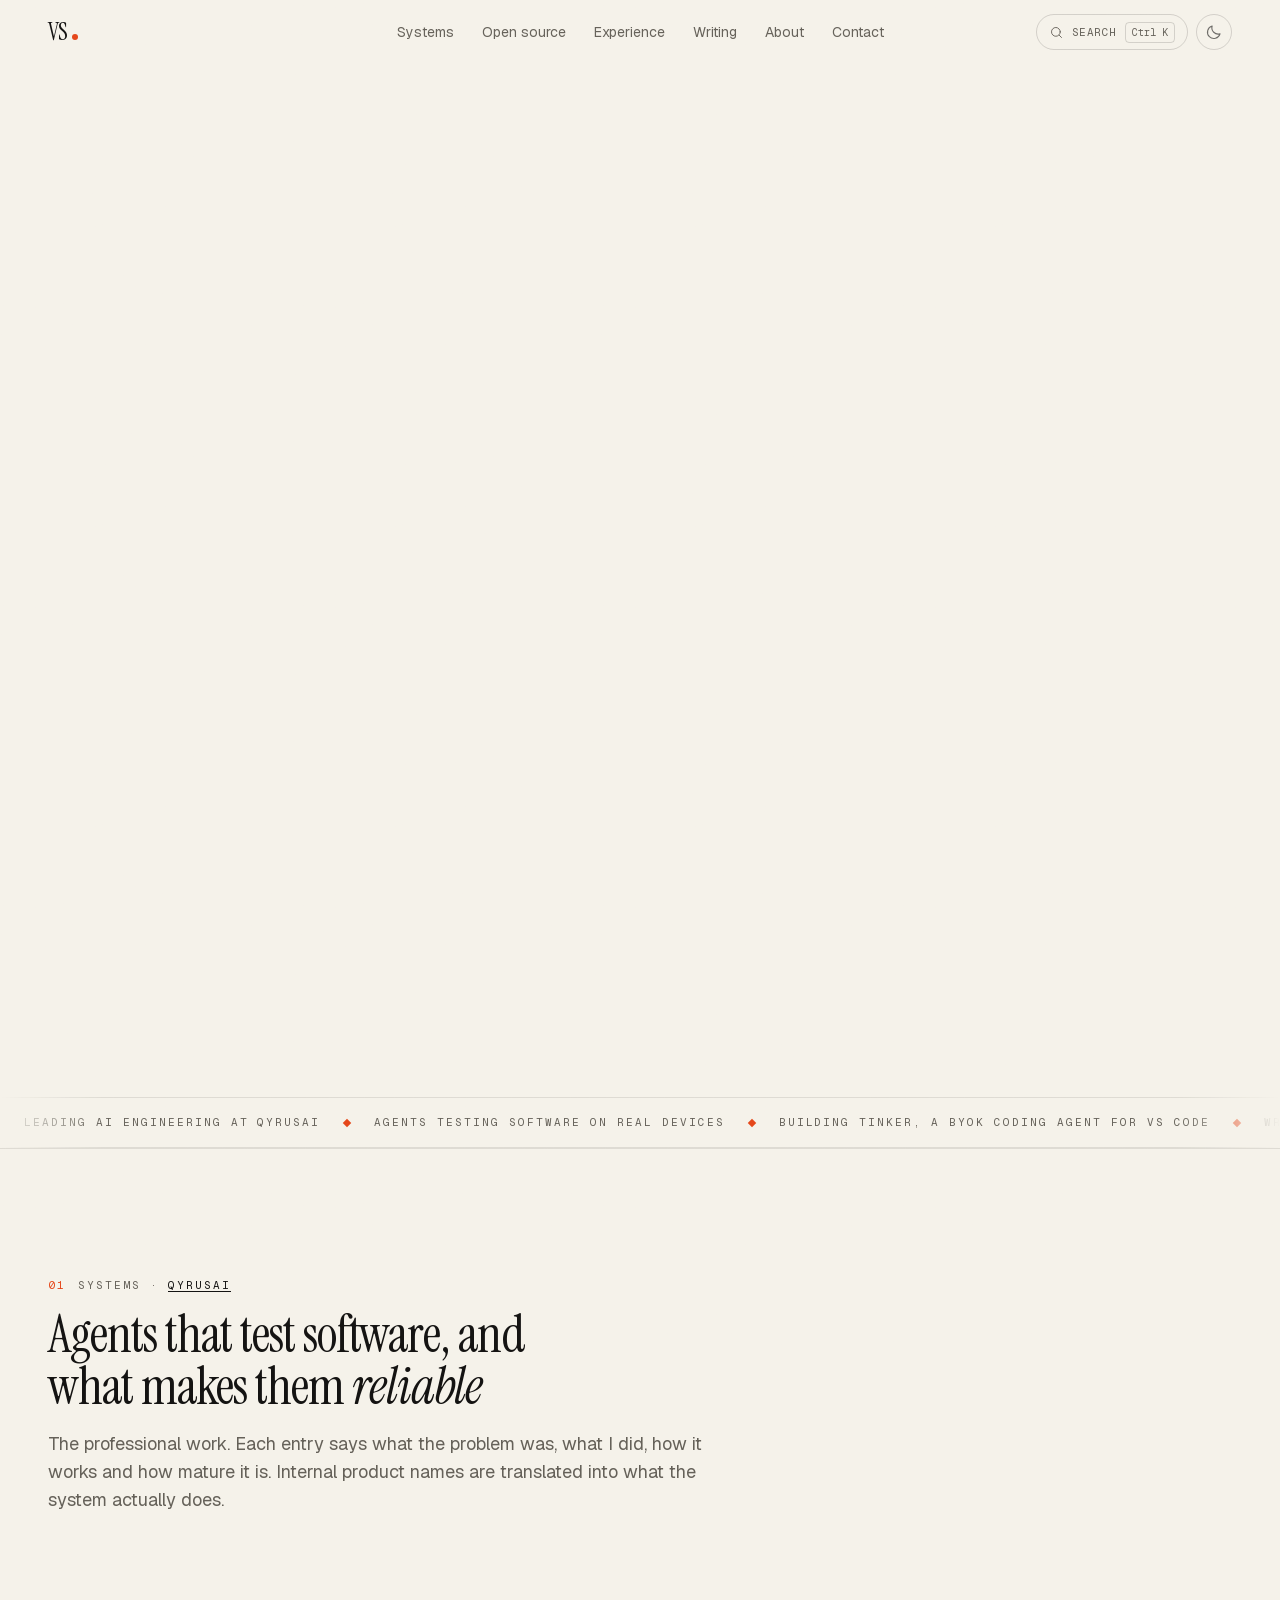
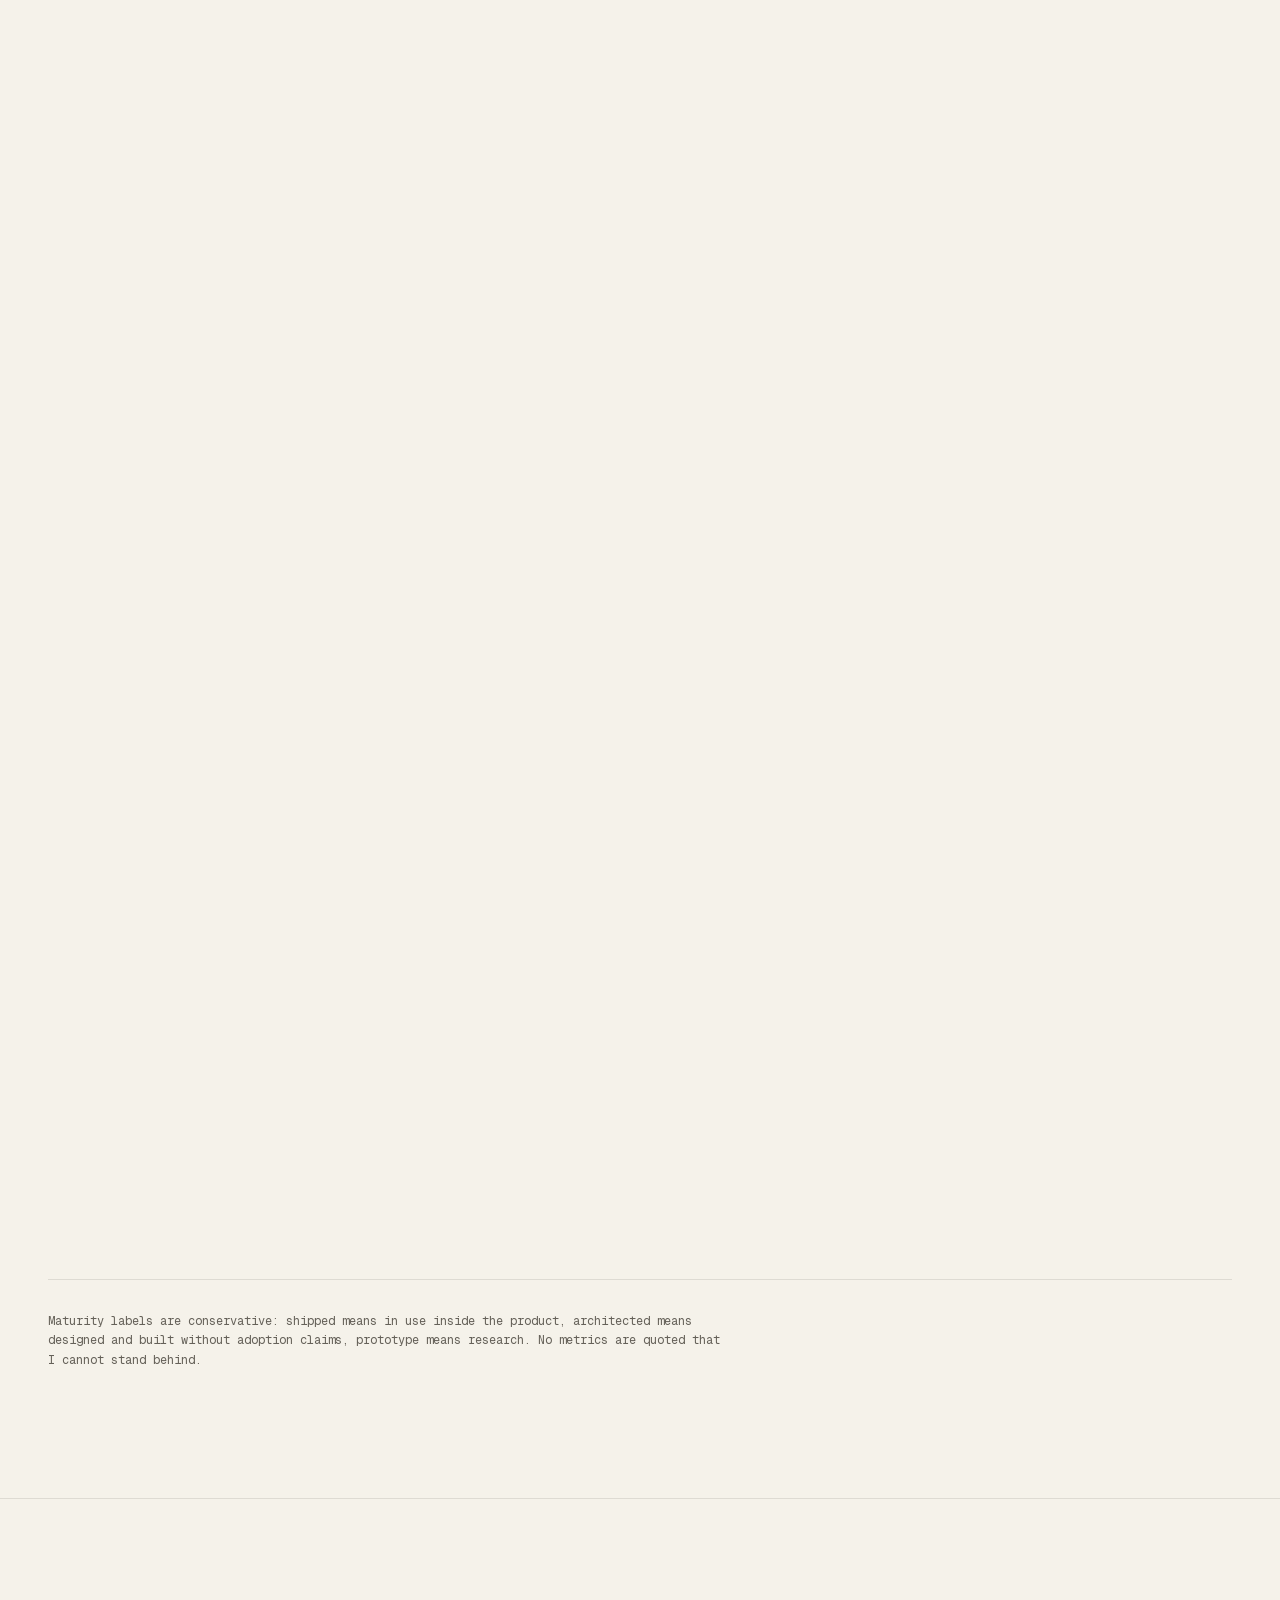
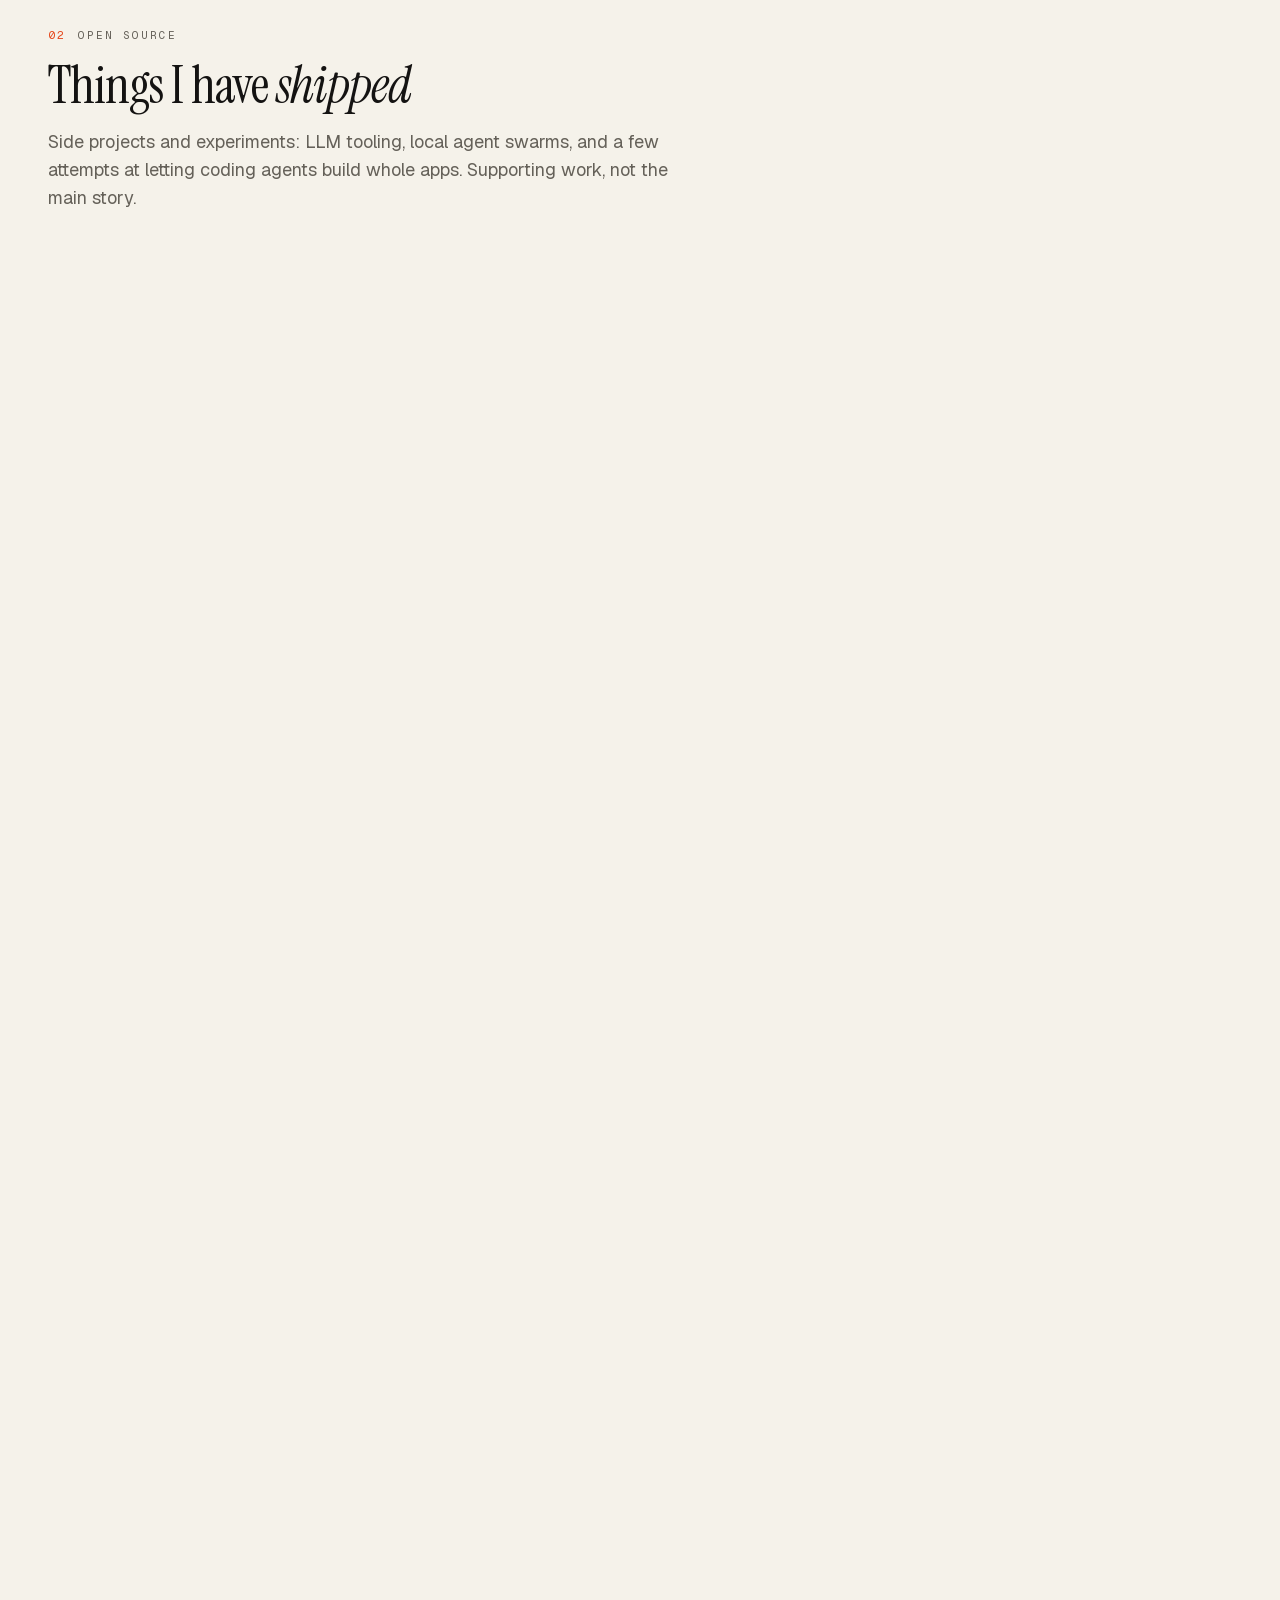
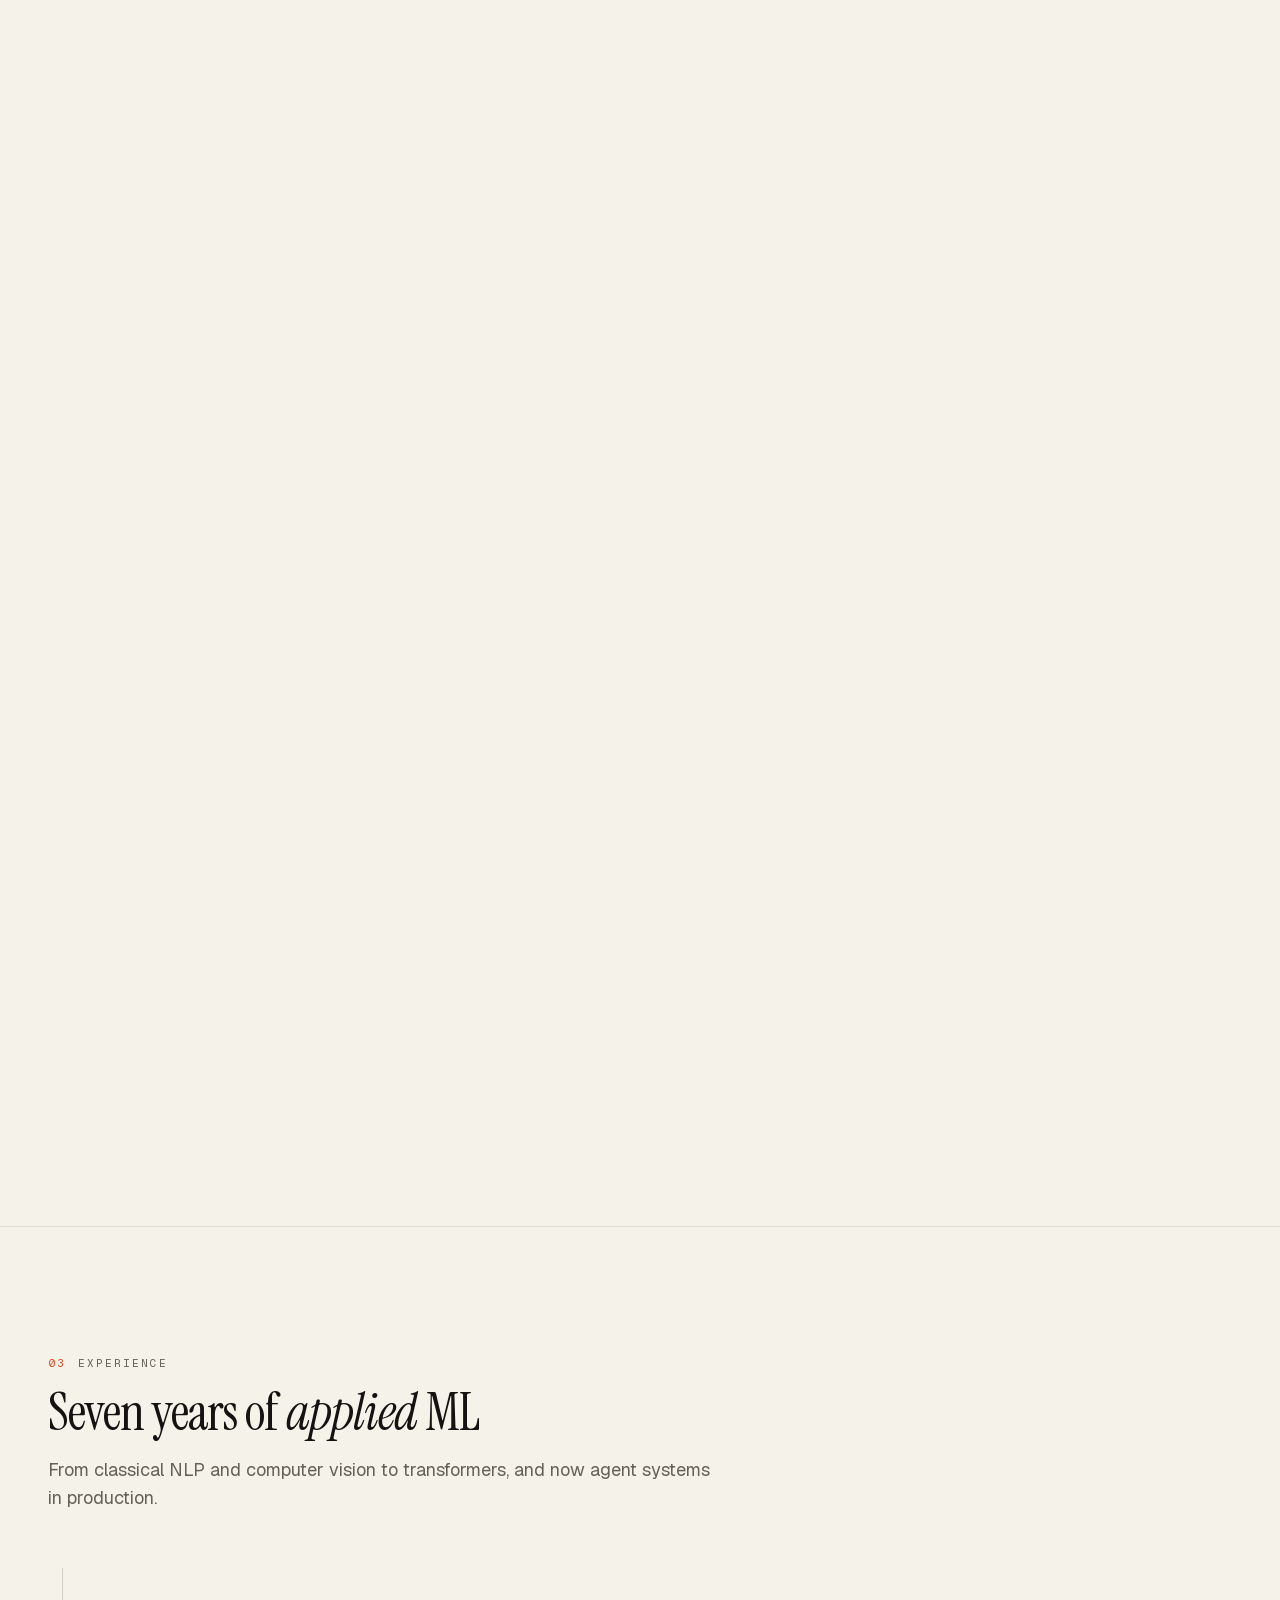
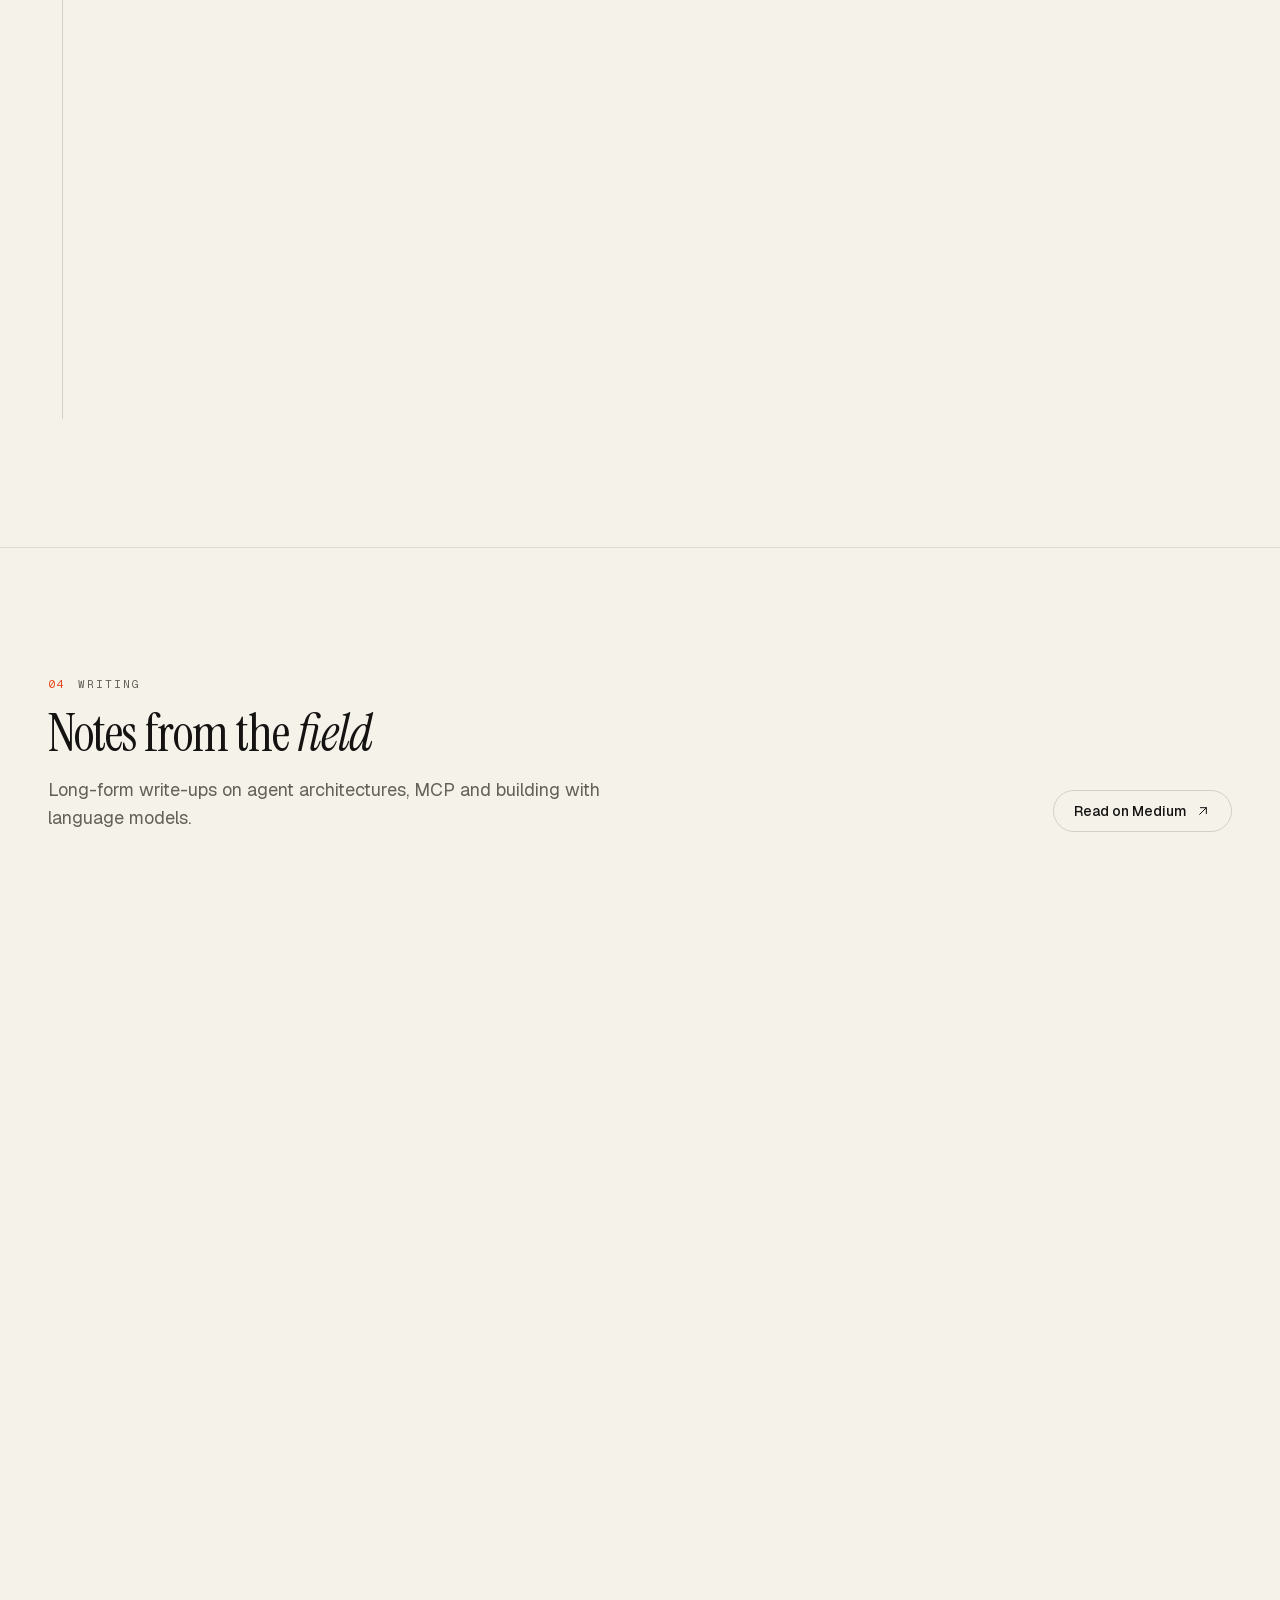
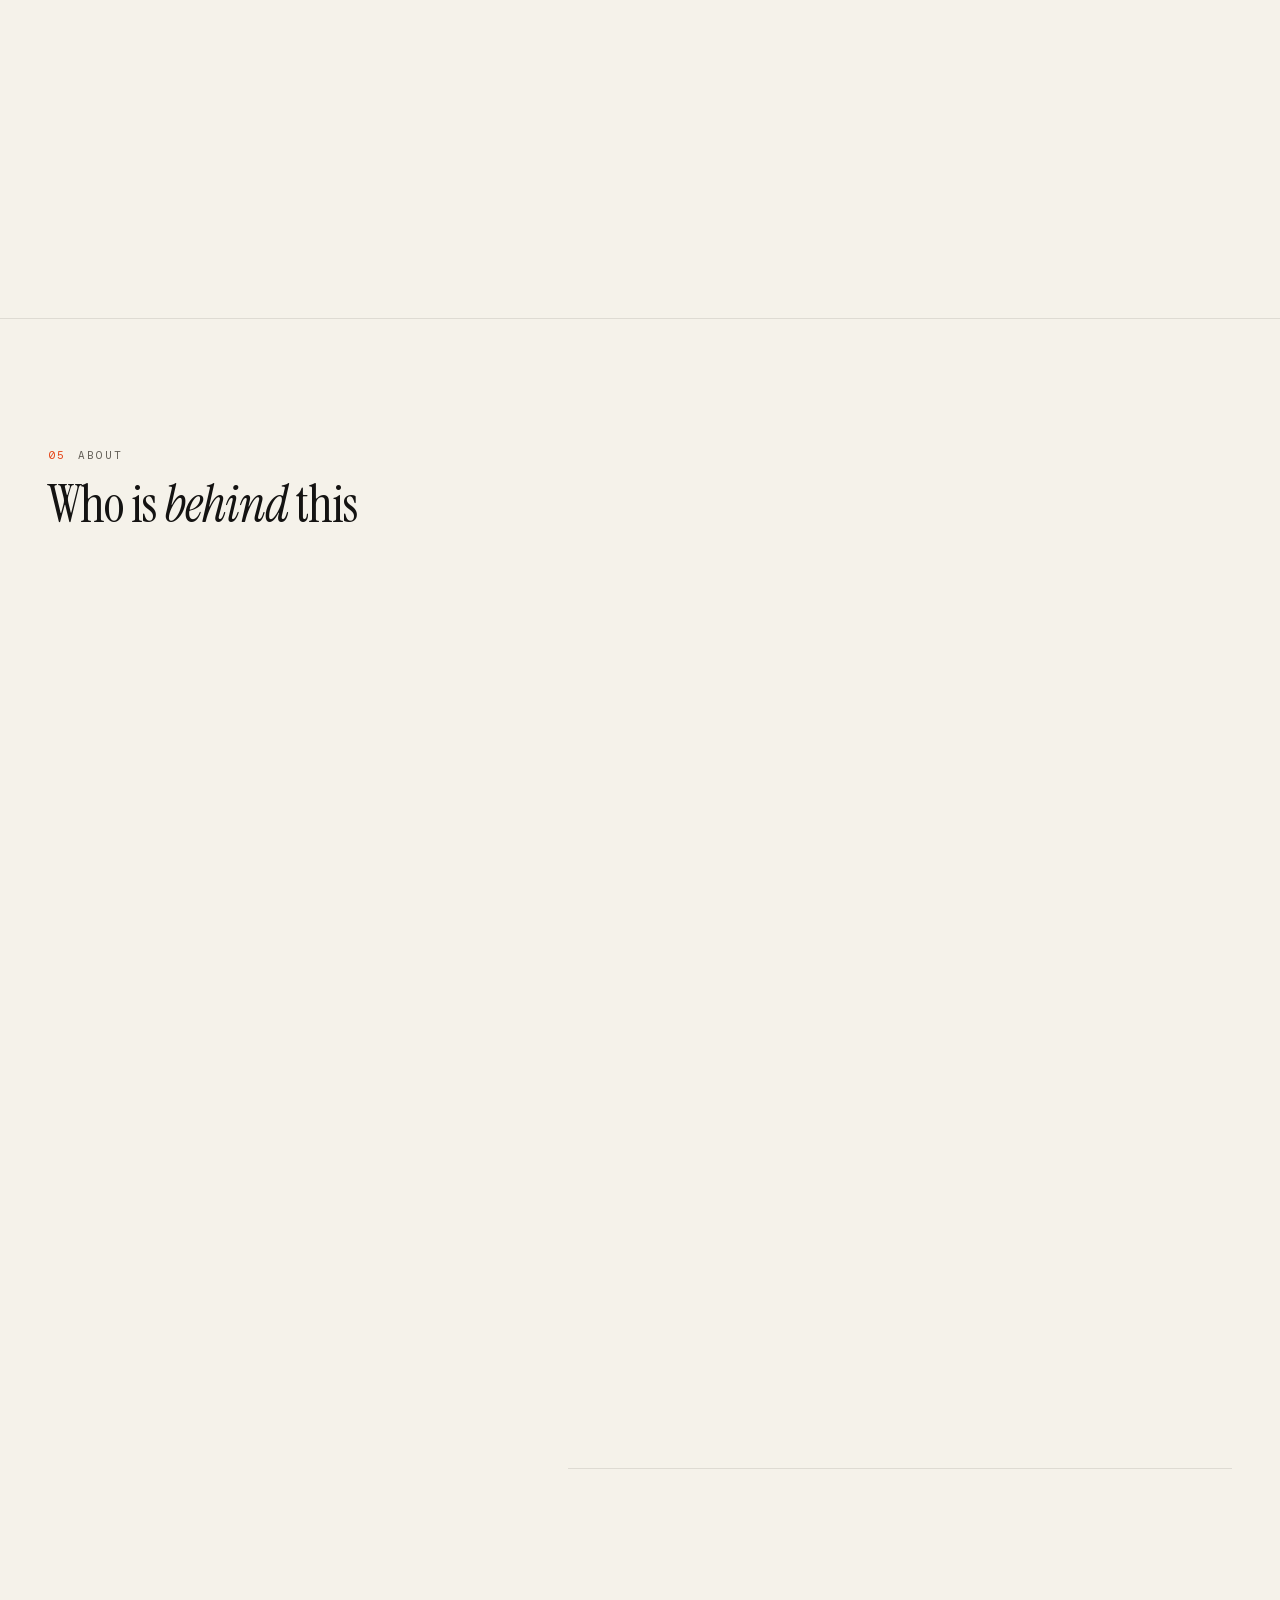
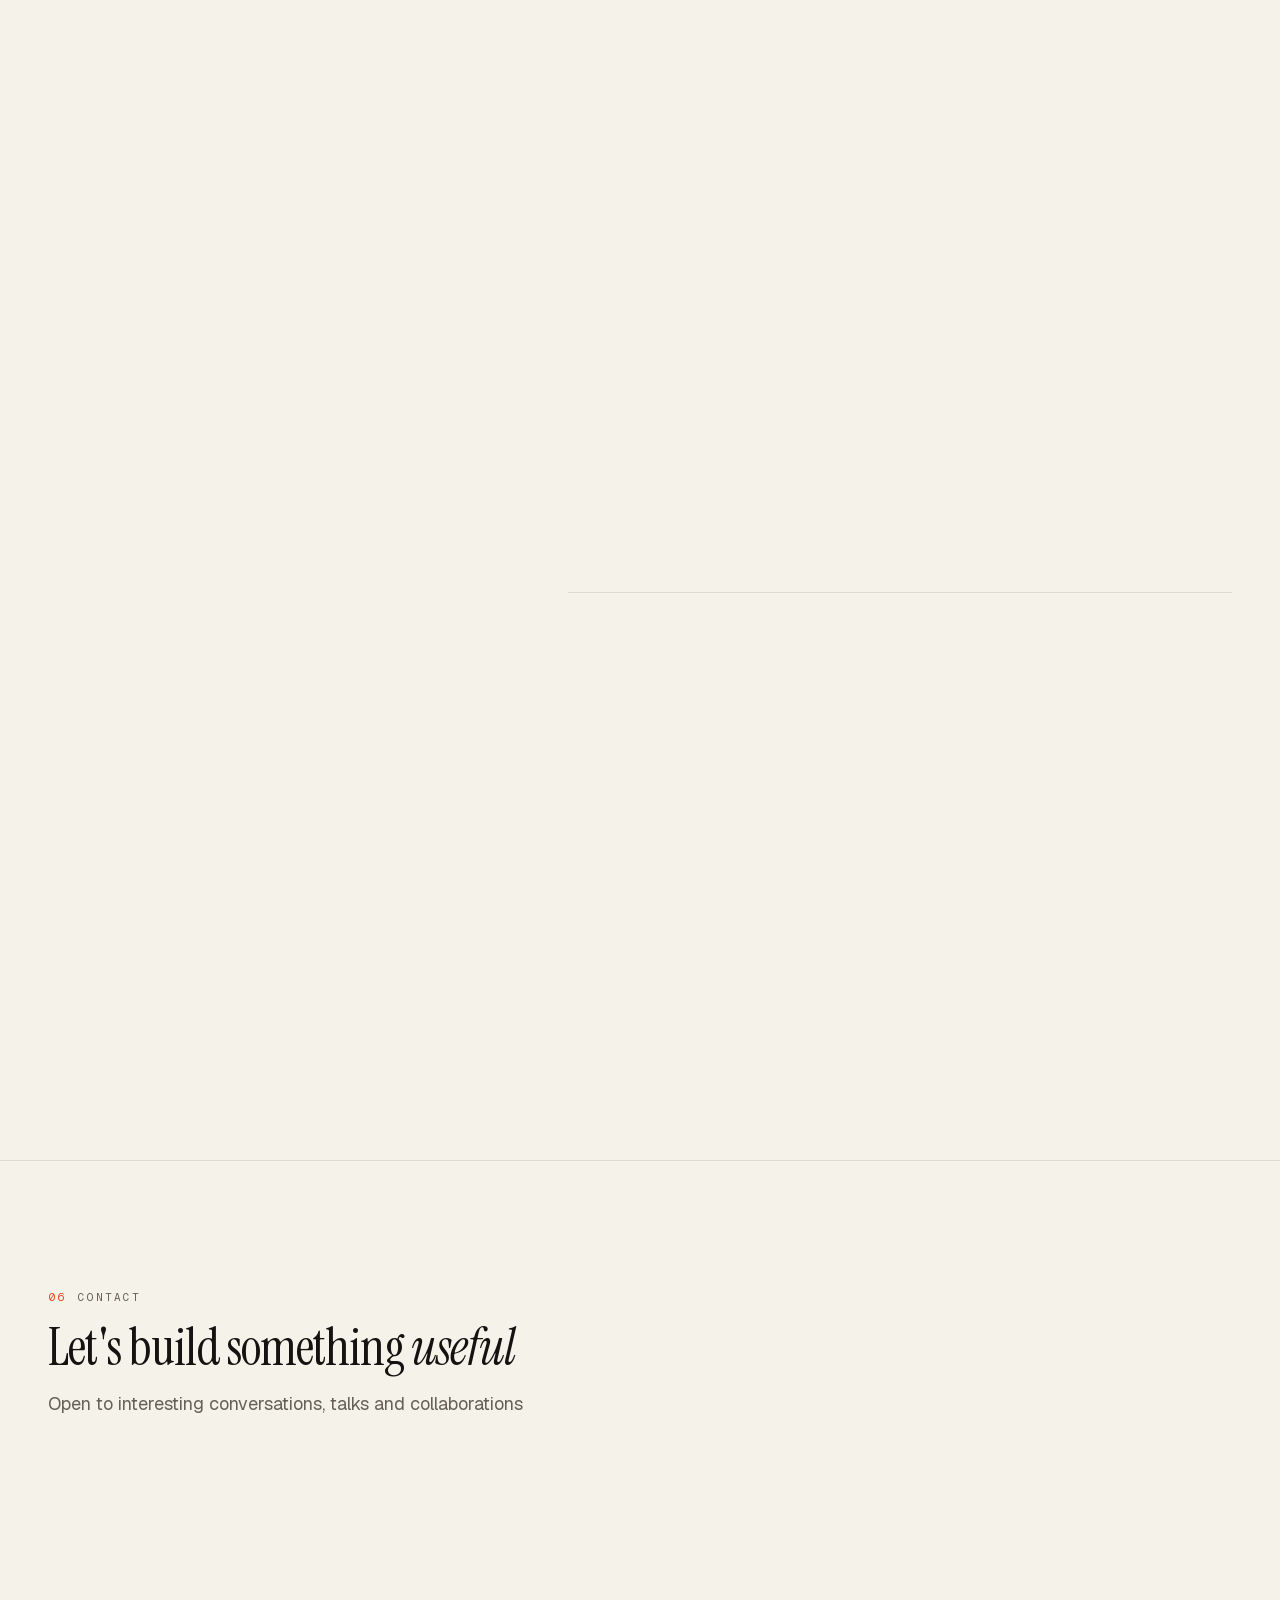
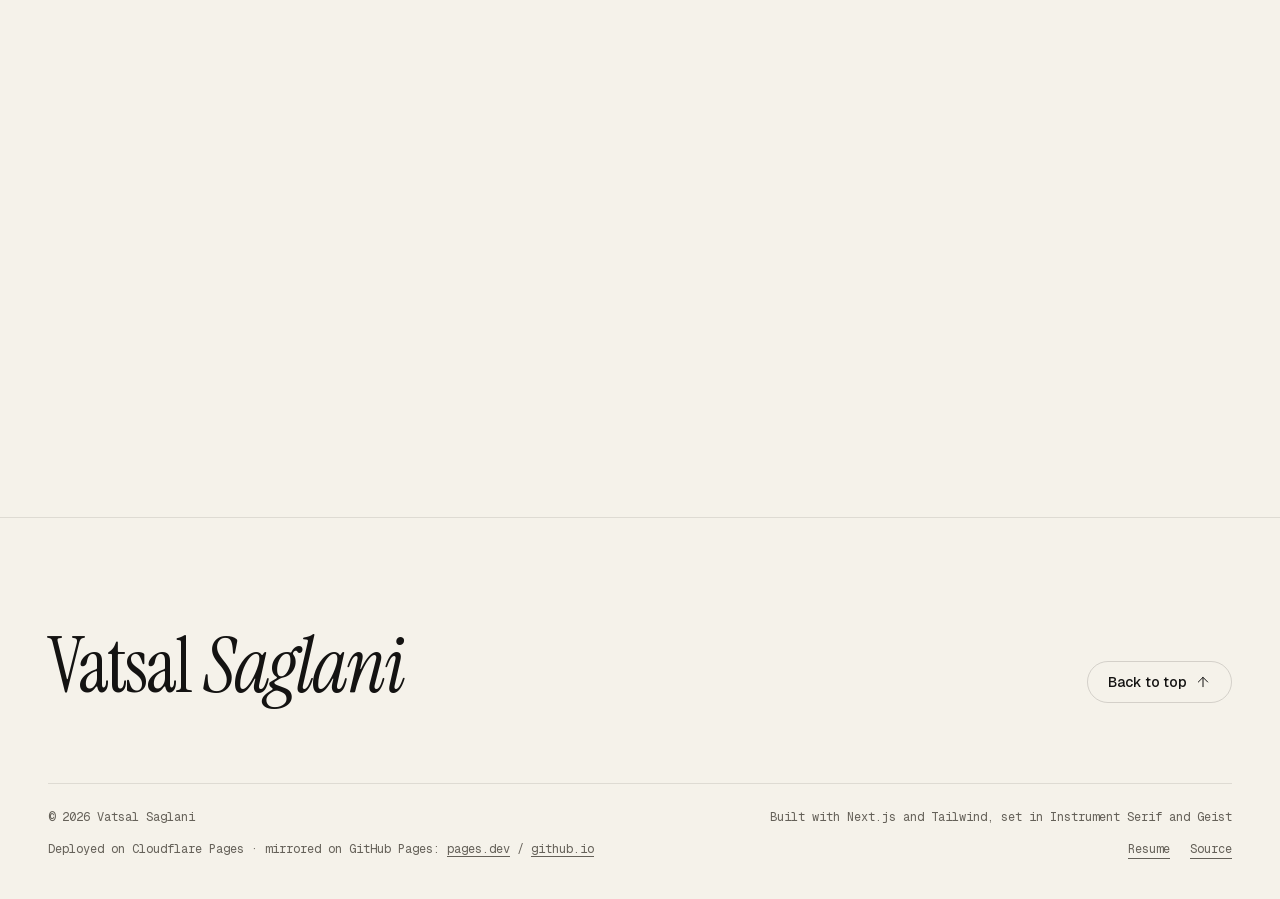
==== commit 3437fbad: "Publish site: QyrusAI naming and links Co-Authored-By: Claude Fable 5.1 <noreply@anthropic.com> Clau" ====
--- a/index.html
+++ b/index.html
@@ -1 +1 @@
-<!DOCTYPE html><!--x8NeUo1JZj6OJz0A5hRx5--><html lang="en" class="__variable_246ccd __variable_c29908 __variable_1f5468"><head><meta charSet="utf-8"/><meta name="viewport" content="width=device-width, initial-scale=1"/><link rel="preload" href="/_next/static/media/22a5144ee8d83bca-s.p.woff2" as="font" crossorigin="" type="font/woff2"/><link rel="preload" href="/_next/static/media/7d4881bb7e1bf84d-s.p.woff2" as="font" crossorigin="" type="font/woff2"/><link rel="preload" href="/_next/static/media/9cc5b37ab1350db7-s.p.woff2" as="font" crossorigin="" type="font/woff2"/><link rel="preload" href="/_next/static/media/e6099e249fd938cc-s.p.woff2" as="font" crossorigin="" type="font/woff2"/><link rel="stylesheet" href="/_next/static/css/81c1c12f52cdf652.css" data-precedence="next"/><link rel="preload" as="script" fetchPriority="low" href="/_next/static/chunks/webpack-665c50629f91c9d4.js"/><script src="/_next/static/chunks/4bd1b696-c023c6e3521b1417.js" async=""></script><script src="/_next/static/chunks/255-a7ba4d37dca2f1fa.js" async=""></script><script src="/_next/static/chunks/main-app-f5ae273db3efd470.js" async=""></script><script src="/_next/static/chunks/app/layout-475cb6a41818b07e.js" async=""></script><script src="/_next/static/chunks/619-ba102abea3e3d0e4.js" async=""></script><script src="/_next/static/chunks/430-6dc5d036473daa64.js" async=""></script><script src="/_next/static/chunks/app/page-14739dcde4da6b66.js" async=""></script><meta name="next-size-adjust" content=""/><meta name="theme-color" media="(prefers-color-scheme: light)" content="#f5f2ea"/><meta name="theme-color" media="(prefers-color-scheme: dark)" content="#0b0b0e"/><title>Vatsal Saglani — Data Science Lead, GenAI at Qyrus</title><meta name="description" content="Vatsal Saglani builds AI agents that test software, and the systems that make them reliable: agent SDKs, distributed runtimes, memory and evaluation at Qyrus, plus open-source LLM tooling."/><link rel="author" href="https://github.com/vatsalsaglani"/><meta name="author" content="Vatsal Saglani"/><meta name="keywords" content="Vatsal Saglani,GenAI,AI agents,MCP,LLM,Swift,macOS,Qyrus,machine learning,Bengaluru"/><meta name="creator" content="Vatsal Saglani"/><meta name="robots" content="index, follow"/><link rel="canonical" href="https://vatsalsaglani.pages.dev/"/><meta property="og:title" content="Vatsal Saglani — Data Science Lead, GenAI at Qyrus"/><meta property="og:description" content="Vatsal Saglani builds AI agents that test software, and the systems that make them reliable: agent SDKs, distributed runtimes, memory and evaluation at Qyrus, plus open-source LLM tooling."/><meta property="og:url" content="https://vatsalsaglani.pages.dev/"/><meta property="og:site_name" content="Vatsal Saglani"/><meta property="og:locale" content="en_US"/><meta property="og:image" content="https://vatsalsaglani.pages.dev/assets/og.png"/><meta property="og:image:width" content="1200"/><meta property="og:image:height" content="630"/><meta property="og:image:alt" content="Vatsal Saglani — portfolio"/><meta property="og:type" content="website"/><meta name="twitter:card" content="summary_large_image"/><meta name="twitter:creator" content="@saglanivatsal"/><meta name="twitter:title" content="Vatsal Saglani — Data Science Lead, GenAI at Qyrus"/><meta name="twitter:description" content="Vatsal Saglani builds AI agents that test software, and the systems that make them reliable: agent SDKs, distributed runtimes, memory and evaluation at Qyrus, plus open-source LLM tooling."/><meta name="twitter:image" content="https://vatsalsaglani.pages.dev/assets/og.png"/><link rel="shortcut icon" href="/favicon.svg"/><link rel="icon" href="/favicon.svg"/><link rel="apple-touch-icon" href="/favicon.svg"/><script>(function(){try{var s=localStorage.getItem('theme');var m=window.matchMedia('(prefers-color-scheme: light)').matches;var t=s||(m?'light':'dark');document.documentElement.setAttribute('data-theme',t);}catch(e){document.documentElement.setAttribute('data-theme','dark');}})();</script><script src="/_next/static/chunks/polyfills-42372ed130431b0a.js" noModule=""></script></head><body class="min-h-dvh"><div hidden=""><!--$--><!--/$--></div><header class="fixed inset-x-0 top-0 z-50 border-b transition-[background-color,border-color,backdrop-filter] duration-300 border-transparent bg-transparent"><div class="wrap grid h-16 grid-cols-[1fr_auto] items-center md:grid-cols-[1fr_auto_1fr]"><a href="#top" class="group flex w-fit items-center gap-1 font-serif text-2xl leading-none tracking-tight" aria-label="Vatsal Saglani, back to top"><span>VS</span><span class="h-1.5 w-1.5 translate-y-[5px] rounded-full bg-accent transition-transform duration-300 group-hover:scale-150"></span></a><nav aria-label="Primary" class="hidden items-center gap-1 md:flex"><a href="#systems" class="relative px-3 py-2 text-sm transition-colors duration-300 text-muted hover:text-fg">Systems</a><a href="#work" class="relative px-3 py-2 text-sm transition-colors duration-300 text-muted hover:text-fg">Open source</a><a href="#experience" class="relative px-3 py-2 text-sm transition-colors duration-300 text-muted hover:text-fg">Experience</a><a href="#writing" class="relative px-3 py-2 text-sm transition-colors duration-300 text-muted hover:text-fg">Writing</a><a href="#about" class="relative px-3 py-2 text-sm transition-colors duration-300 text-muted hover:text-fg">About</a><a href="#contact" class="relative px-3 py-2 text-sm transition-colors duration-300 text-muted hover:text-fg">Contact</a></nav><div class="flex items-center justify-end gap-2"><button type="button" aria-label="Search and commands" class="inline-flex h-9 items-center gap-2 rounded-full border border-line/15 px-3 font-mono text-[11px] uppercase tracking-wider text-muted transition-colors duration-300 hover:border-line/40 hover:text-fg"><svg viewBox="0 0 24 24" width="1em" height="1em" fill="none" stroke="currentColor" stroke-width="1.5" stroke-linecap="round" stroke-linejoin="round" aria-hidden="true" focusable="false" class="text-[15px]"><circle cx="11" cy="11" r="7"></circle><path d="M20 20l-3.5-3.5"></path></svg><span class="hidden sm:inline">Search</span><kbd class="hidden min-w-[2.75rem] rounded border border-line/15 px-1.5 py-0.5 text-center font-mono text-[10px] normal-case tracking-normal sm:inline-block">Ctrl K</kbd></button><button type="button" aria-label="Toggle theme" title="Toggle theme" class="relative grid h-9 w-9 place-items-center rounded-full border border-line/15 text-fg transition-colors duration-300 hover:border-line/40 hover:text-accent"><span class="grid place-items-center opacity-60"><svg viewBox="0 0 24 24" width="1em" height="1em" fill="none" stroke="currentColor" stroke-width="1.5" stroke-linecap="round" stroke-linejoin="round" aria-hidden="true" focusable="false" class="text-[18px]"><path d="M20 14.5A8.5 8.5 0 0 1 9.5 4 8.5 8.5 0 1 0 20 14.5z"></path></svg></span></button><button type="button" aria-label="Open menu" aria-expanded="false" aria-controls="mobile-menu" class="grid h-9 w-9 place-items-center rounded-full border border-line/15 text-fg transition-colors hover:border-line/40 md:hidden"><svg viewBox="0 0 24 24" width="1em" height="1em" fill="none" stroke="currentColor" stroke-width="1.5" stroke-linecap="round" stroke-linejoin="round" aria-hidden="true" focusable="false" class="text-[18px]"><path d="M4 8h16M4 16h16"></path></svg></button></div></div></header><main><section id="top" class="relative flex min-h-[100svh] flex-col overflow-hidden"><canvas aria-hidden="true" class="pointer-events-none absolute inset-0 h-full w-full" style="mask-image:radial-gradient(ellipse 85% 80% at 50% 38%, #000 35%, transparent 100%);-webkit-mask-image:radial-gradient(ellipse 85% 80% at 50% 38%, #000 35%, transparent 100%)"></canvas><div class="wrap relative z-10 flex flex-1 flex-col pb-8 pt-24 md:pb-10"><div class="eyebrow flex flex-wrap items-center gap-x-3 gap-y-1.5" style="opacity:0;transform:translateY(16px)"><span>Bengaluru</span><span aria-hidden="true">·</span><time class="tabular-nums text-fg">--:--</time><span aria-hidden="true">·</span><span class="flex items-center gap-2"><span class="relative flex h-2 w-2"><span class="absolute inset-0 rounded-full bg-signal opacity-60 motion-safe:animate-ping"></span><span class="relative h-2 w-2 rounded-full bg-signal motion-safe:animate-pulseDot"></span></span>Open to interesting conversations, talks and collaborations</span></div><div class="my-auto py-12 md:py-16"><h1 class="break-words font-serif text-display-xl"><span class="block"><span class="inline-block overflow-hidden pb-[0.12em] align-bottom"><span class="inline-block" style="transform:translateY(110%) rotate(2deg)">Vatsal</span></span> <span class="inline-block overflow-hidden pb-[0.12em] align-bottom"><span class="inline-block" style="transform:translateY(110%) rotate(2deg)">Saglani</span></span></span><span class="block" style="opacity:0;transform:translateY(24px)"><span class="text-muted">builds</span> <span class="inline-grid max-w-full align-top"><span aria-hidden="true" class="invisible col-start-1 row-start-1"><em class="italic">AI agents that test software</em></span><span aria-hidden="true" class="invisible col-start-1 row-start-1"><em class="italic">the harnesses that make them reliable</em></span><span aria-hidden="true" class="invisible col-start-1 row-start-1"><em class="italic">memory and evaluation for agents</em></span><span aria-hidden="true" class="invisible col-start-1 row-start-1"><em class="italic">SDKs other teams build on</em></span><span class="col-start-1 row-start-1" style="opacity:1;filter:blur(0px);transform:none"><em class="italic text-accent">AI agents that test software</em></span></span></span></h1><p class="mt-8 max-w-2xl text-base text-muted md:mt-10 md:text-lg" style="opacity:0;transform:translateY(16px)">I lead AI engineering at Qyrus, where agents test software across web, mobile, desktop and APIs. My work is the systems around those agents: the execution harness and shared SDK, distributed runtimes with durable evidence, memory, and evaluation. I still work directly on models and code. I write about agent architectures and MCP, and keep a steady stream of open-source experiments going.</p><div class="mt-8 flex flex-wrap items-center gap-3 md:mt-10" style="opacity:0;transform:translateY(16px)"><a href="#work" class="btn-primary">See the work<svg viewBox="0 0 24 24" width="1em" height="1em" fill="none" stroke="currentColor" stroke-width="1.5" stroke-linecap="round" stroke-linejoin="round" aria-hidden="true" focusable="false" class="text-base"><path d="M12 5v14M6 13l6 6 6-6"></path></svg></a><a href="#contact" class="btn-ghost">Get in touch</a><ul class="ml-1 flex items-center gap-2"><li><a href="https://github.com/vatsalsaglani" target="_blank" rel="noopener noreferrer" aria-label="GitHub (opens in a new tab)" class="grid h-10 w-10 place-items-center rounded-full text-muted transition-all duration-300 hover:-translate-y-0.5 hover:bg-line/10 hover:text-accent"><svg viewBox="0 0 24 24" width="1em" height="1em" fill="none" stroke="currentColor" stroke-width="1.5" stroke-linecap="round" stroke-linejoin="round" aria-hidden="true" focusable="false" class="text-[20px]"><path d="M9 19c-4.3 1.4-4.3-2.5-6-3m12 5v-3.5c0-1 .1-1.4-.5-2 2.8-.3 5.5-1.4 5.5-6a4.6 4.6 0 0 0-1.3-3.2 4.2 4.2 0 0 0-.1-3.2s-1.1-.3-3.5 1.3a12.3 12.3 0 0 0-6.2 0C6.5 2.8 5.4 3.1 5.4 3.1a4.2 4.2 0 0 0-.1 3.2A4.6 4.6 0 0 0 4 9.5c0 4.6 2.7 5.7 5.5 6-.6.6-.6 1.2-.5 2V21"></path></svg></a></li><li><a href="https://www.linkedin.com/in/vatsalsaglani/" target="_blank" rel="noopener noreferrer" aria-label="LinkedIn (opens in a new tab)" class="grid h-10 w-10 place-items-center rounded-full text-muted transition-all duration-300 hover:-translate-y-0.5 hover:bg-line/10 hover:text-accent"><svg viewBox="0 0 24 24" width="1em" height="1em" fill="none" stroke="currentColor" stroke-width="1.5" stroke-linecap="round" stroke-linejoin="round" aria-hidden="true" focusable="false" class="text-[20px]"><path d="M16 8a6 6 0 0 1 6 6v7h-4v-7a2 2 0 0 0-4 0v7h-4v-7a6 6 0 0 1 6-6z"></path><rect x="2" y="9" width="4" height="12"></rect><circle cx="4" cy="4" r="2"></circle></svg></a></li><li><a href="https://thevatsalsaglani.medium.com" target="_blank" rel="noopener noreferrer" aria-label="Medium (opens in a new tab)" class="grid h-10 w-10 place-items-center rounded-full text-muted transition-all duration-300 hover:-translate-y-0.5 hover:bg-line/10 hover:text-accent"><svg viewBox="0 0 24 24" width="1em" height="1em" fill="none" stroke="currentColor" stroke-width="1.5" stroke-linecap="round" stroke-linejoin="round" aria-hidden="true" focusable="false" class="text-[20px]"><circle cx="7" cy="12" r="4.5"></circle><ellipse cx="16.5" cy="12" rx="2" ry="4.5"></ellipse><path d="M21.5 8v8"></path></svg></a></li><li><a href="https://x.com/saglanivatsal" target="_blank" rel="noopener noreferrer" aria-label="X (opens in a new tab)" class="grid h-10 w-10 place-items-center rounded-full text-muted transition-all duration-300 hover:-translate-y-0.5 hover:bg-line/10 hover:text-accent"><svg viewBox="0 0 24 24" width="1em" height="1em" fill="none" stroke="currentColor" stroke-width="1.5" stroke-linecap="round" stroke-linejoin="round" aria-hidden="true" focusable="false" class="text-[20px]"><path d="M4 4l16 16M20 4L4 20"></path></svg></a></li></ul></div></div><div class="flex flex-col gap-8 md:flex-row md:items-end md:justify-between"><a href="#work" class="eyebrow hidden w-fit items-center gap-3 md:flex" aria-label="Scroll to work" style="opacity:0;transform:translateY(16px)"><span class="relative block h-8 w-px overflow-hidden bg-line/15"><span class="absolute inset-x-0 top-0 h-3 bg-accent"></span></span>scroll</a><dl class="grid grid-cols-2 gap-x-8 gap-y-5 sm:grid-cols-4 md:gap-x-10" style="opacity:0;transform:translateY(16px)"><div class="flex flex-col-reverse"><dt class="eyebrow mt-2 max-w-[9rem]">Years in applied ML</dt><dd class="font-serif text-4xl leading-none tracking-tight md:text-5xl">7+</dd></div><div class="flex flex-col-reverse"><dt class="eyebrow mt-2 max-w-[9rem]">GitHub stars</dt><dd class="font-serif text-4xl leading-none tracking-tight md:text-5xl">450+</dd></div><div class="flex flex-col-reverse"><dt class="eyebrow mt-2 max-w-[9rem]">Public repos</dt><dd class="font-serif text-4xl leading-none tracking-tight md:text-5xl">110+</dd></div><div class="flex flex-col-reverse"><dt class="eyebrow mt-2 max-w-[9rem]">Paper citations</dt><dd class="font-serif text-4xl leading-none tracking-tight md:text-5xl">40+</dd></div></dl></div></div><div class="relative z-10"><div class="group relative overflow-hidden border-y border-line/10 py-4 [mask-image:linear-gradient(90deg,transparent,#000_8%,#000_92%,transparent)]"><div class="flex w-max animate-marquee group-hover:[animation-play-state:paused]" style="animation-duration:40s"><ul class="flex shrink-0 items-center"><li class="flex items-center whitespace-nowrap font-mono text-[11px] uppercase tracking-[0.18em] text-muted"><span class="px-6">Leading AI engineering at Qyrus</span><span class="h-1.5 w-1.5 rotate-45 bg-accent" aria-hidden="true"></span></li><li class="flex items-center whitespace-nowrap font-mono text-[11px] uppercase tracking-[0.18em] text-muted"><span class="px-6">Agents testing software on real devices</span><span class="h-1.5 w-1.5 rotate-45 bg-accent" aria-hidden="true"></span></li><li class="flex items-center whitespace-nowrap font-mono text-[11px] uppercase tracking-[0.18em] text-muted"><span class="px-6">Building Tinker, a BYOK coding agent for VS Code</span><span class="h-1.5 w-1.5 rotate-45 bg-accent" aria-hidden="true"></span></li><li class="flex items-center whitespace-nowrap font-mono text-[11px] uppercase tracking-[0.18em] text-muted"><span class="px-6">Writing about MCP and agent architectures</span><span class="h-1.5 w-1.5 rotate-45 bg-accent" aria-hidden="true"></span></li><li class="flex items-center whitespace-nowrap font-mono text-[11px] uppercase tracking-[0.18em] text-muted"><span class="px-6">Shipping products with coding agents</span><span class="h-1.5 w-1.5 rotate-45 bg-accent" aria-hidden="true"></span></li><li class="flex items-center whitespace-nowrap font-mono text-[11px] uppercase tracking-[0.18em] text-muted"><span class="px-6">Running agent swarms on local LLMs</span><span class="h-1.5 w-1.5 rotate-45 bg-accent" aria-hidden="true"></span></li><li class="flex items-center whitespace-nowrap font-mono text-[11px] uppercase tracking-[0.18em] text-muted"><span class="px-6">Based in Bengaluru</span><span class="h-1.5 w-1.5 rotate-45 bg-accent" aria-hidden="true"></span></li></ul><ul class="flex shrink-0 items-center" aria-hidden="true"><li class="flex items-center whitespace-nowrap font-mono text-[11px] uppercase tracking-[0.18em] text-muted"><span class="px-6">Leading AI engineering at Qyrus</span><span class="h-1.5 w-1.5 rotate-45 bg-accent" aria-hidden="true"></span></li><li class="flex items-center whitespace-nowrap font-mono text-[11px] uppercase tracking-[0.18em] text-muted"><span class="px-6">Agents testing software on real devices</span><span class="h-1.5 w-1.5 rotate-45 bg-accent" aria-hidden="true"></span></li><li class="flex items-center whitespace-nowrap font-mono text-[11px] uppercase tracking-[0.18em] text-muted"><span class="px-6">Building Tinker, a BYOK coding agent for VS Code</span><span class="h-1.5 w-1.5 rotate-45 bg-accent" aria-hidden="true"></span></li><li class="flex items-center whitespace-nowrap font-mono text-[11px] uppercase tracking-[0.18em] text-muted"><span class="px-6">Writing about MCP and agent architectures</span><span class="h-1.5 w-1.5 rotate-45 bg-accent" aria-hidden="true"></span></li><li class="flex items-center whitespace-nowrap font-mono text-[11px] uppercase tracking-[0.18em] text-muted"><span class="px-6">Shipping products with coding agents</span><span class="h-1.5 w-1.5 rotate-45 bg-accent" aria-hidden="true"></span></li><li class="flex items-center whitespace-nowrap font-mono text-[11px] uppercase tracking-[0.18em] text-muted"><span class="px-6">Running agent swarms on local LLMs</span><span class="h-1.5 w-1.5 rotate-45 bg-accent" aria-hidden="true"></span></li><li class="flex items-center whitespace-nowrap font-mono text-[11px] uppercase tracking-[0.18em] text-muted"><span class="px-6">Based in Bengaluru</span><span class="h-1.5 w-1.5 rotate-45 bg-accent" aria-hidden="true"></span></li></ul></div></div></div></section><section id="systems" class="scroll-mt-24 border-t border-line/10 py-24 md:py-32"><div class="wrap"><div class="mb-10 flex flex-col gap-6 md:mb-14 md:flex-row md:items-end md:justify-between"><div class="max-w-3xl"><p class="eyebrow mb-4 flex items-center gap-3"><span class="text-accent">01</span><span>Systems · Qyrus</span></p><h2 class="font-serif text-display-md">Agents that test software, and what makes them <em>reliable</em></h2><p class="mt-4 max-w-2xl text-base text-muted md:text-lg">The professional work. Each entry says what the problem was, what I did, how it works and how mature it is. Internal product names are translated into what the system actually does.</p></div></div><ul class="border-b border-line/10"><li class="border-t border-line/10" style="opacity:0;transform:translateY(24px)"><button type="button" aria-expanded="true" aria-controls="system-agent-sdk" class="group grid w-full grid-cols-[2.5rem_1fr_auto] items-baseline gap-4 py-6 text-left md:grid-cols-[3.5rem_1fr_auto] md:py-7"><span class="font-mono text-xs text-accent">01</span><span class="min-w-0"><span class="block font-serif text-2xl leading-tight transition-colors md:text-3xl text-fg">A shared agent SDK and execution harness</span><span class="mt-2 block font-mono text-[11px] uppercase tracking-[0.16em] text-muted">Built and maintain</span></span><span class="flex items-center gap-3"><span class="chip hidden sm:inline-flex text-signal border-signal/30">shipped</span><span aria-hidden="true" class="inline-flex h-8 w-8 items-center justify-center rounded-full border border-line/15 text-fg"><svg viewBox="0 0 24 24" class="h-4 w-4" fill="none" stroke="currentColor" stroke-width="1.5" stroke-linecap="round"><path d="M12 5v14M5 12h14"></path></svg></span></span></button><div id="system-agent-sdk" class="overflow-hidden" style="height:auto;opacity:1"><div class="grid gap-8 pb-10 pl-[3.5rem] pr-2 md:grid-cols-12 md:pl-[4.5rem]"><div class="md:col-span-4"><p class="eyebrow mb-3">The problem</p><p class="text-base leading-relaxed text-fg/90">Every AI feature was becoming its own wrapper around a model API, with its own retries, tool plumbing and logging.</p><span class="chip mt-5 sm:hidden text-signal border-signal/30">shipped</span></div><div class="md:col-span-5"><p class="eyebrow mb-3">Approach</p><p class="text-base leading-relaxed text-muted">A reusable Python foundation adopted across internal AI applications. Teams define tools and instructions; the SDK runs the agent loop, routes tool calls, handles model invocation, retries and guardrails, and emits token, latency, error and trace telemetry by configuration.</p></div><div class="md:col-span-3"><p class="eyebrow mb-3">What it does</p><ul class="space-y-2"><li class="flex gap-2 text-sm text-fg/85"><span class="mt-[0.55em] h-1 w-1 shrink-0 rounded-full bg-accent"></span>Standard agent loop</li><li class="flex gap-2 text-sm text-fg/85"><span class="mt-[0.55em] h-1 w-1 shrink-0 rounded-full bg-accent"></span>Tool routing</li><li class="flex gap-2 text-sm text-fg/85"><span class="mt-[0.55em] h-1 w-1 shrink-0 rounded-full bg-accent"></span>Retries and guardrails</li><li class="flex gap-2 text-sm text-fg/85"><span class="mt-[0.55em] h-1 w-1 shrink-0 rounded-full bg-accent"></span>Telemetry as a switch</li></ul><div class="mt-5 flex flex-wrap gap-1.5"><span class="chip">Python</span><span class="chip">Agent runtime</span><span class="chip">Observability</span></div></div></div></div></li><li class="border-t border-line/10" style="opacity:0;transform:translateY(24px)"><button type="button" aria-expanded="false" aria-controls="system-device-farm-ai-sessions" class="group grid w-full grid-cols-[2.5rem_1fr_auto] items-baseline gap-4 py-6 text-left md:grid-cols-[3.5rem_1fr_auto] md:py-7"><span class="font-mono text-xs text-accent">02</span><span class="min-w-0"><span class="block font-serif text-2xl leading-tight transition-colors md:text-3xl text-fg/85 group-hover:text-fg">Natural-language testing on real phones</span><span class="mt-2 block font-mono text-[11px] uppercase tracking-[0.16em] text-muted">Led</span></span><span class="flex items-center gap-3"><span class="chip hidden sm:inline-flex text-signal border-signal/30">shipped</span><span aria-hidden="true" class="inline-flex h-8 w-8 items-center justify-center rounded-full border border-line/15 text-fg"><svg viewBox="0 0 24 24" class="h-4 w-4" fill="none" stroke="currentColor" stroke-width="1.5" stroke-linecap="round"><path d="M12 5v14M5 12h14"></path></svg></span></span></button></li><li class="border-t border-line/10" style="opacity:0;transform:translateY(24px)"><button type="button" aria-expanded="false" aria-controls="system-distributed-runtime" class="group grid w-full grid-cols-[2.5rem_1fr_auto] items-baseline gap-4 py-6 text-left md:grid-cols-[3.5rem_1fr_auto] md:py-7"><span class="font-mono text-xs text-accent">03</span><span class="min-w-0"><span class="block font-serif text-2xl leading-tight transition-colors md:text-3xl text-fg/85 group-hover:text-fg">A distributed runtime with durable evidence</span><span class="mt-2 block font-mono text-[11px] uppercase tracking-[0.16em] text-muted">Architected</span></span><span class="flex items-center gap-3"><span class="chip hidden sm:inline-flex text-signal border-signal/30">shipped</span><span aria-hidden="true" class="inline-flex h-8 w-8 items-center justify-center rounded-full border border-line/15 text-fg"><svg viewBox="0 0 24 24" class="h-4 w-4" fill="none" stroke="currentColor" stroke-width="1.5" stroke-linecap="round"><path d="M12 5v14M5 12h14"></path></svg></span></span></button></li><li class="border-t border-line/10" style="opacity:0;transform:translateY(24px)"><button type="button" aria-expanded="false" aria-controls="system-browser-and-cross-surface" class="group grid w-full grid-cols-[2.5rem_1fr_auto] items-baseline gap-4 py-6 text-left md:grid-cols-[3.5rem_1fr_auto] md:py-7"><span class="font-mono text-xs text-accent">04</span><span class="min-w-0"><span class="block font-serif text-2xl leading-tight transition-colors md:text-3xl text-fg/85 group-hover:text-fg">Browser automation and cross-surface agents</span><span class="mt-2 block font-mono text-[11px] uppercase tracking-[0.16em] text-muted">Developed the framework; prototyped the coordination</span></span><span class="flex items-center gap-3"><span class="chip hidden sm:inline-flex text-signal border-signal/30">shipped + prototype</span><span aria-hidden="true" class="inline-flex h-8 w-8 items-center justify-center rounded-full border border-line/15 text-fg"><svg viewBox="0 0 24 24" class="h-4 w-4" fill="none" stroke="currentColor" stroke-width="1.5" stroke-linecap="round"><path d="M12 5v14M5 12h14"></path></svg></span></span></button></li><li class="border-t border-line/10" style="opacity:0;transform:translateY(24px)"><button type="button" aria-expanded="false" aria-controls="system-agent-memory" class="group grid w-full grid-cols-[2.5rem_1fr_auto] items-baseline gap-4 py-6 text-left md:grid-cols-[3.5rem_1fr_auto] md:py-7"><span class="font-mono text-xs text-accent">05</span><span class="min-w-0"><span class="block font-serif text-2xl leading-tight transition-colors md:text-3xl text-fg/85 group-hover:text-fg">Hybrid memory for long-running agents</span><span class="mt-2 block font-mono text-[11px] uppercase tracking-[0.16em] text-muted">Architected</span></span><span class="flex items-center gap-3"><span class="chip hidden sm:inline-flex text-fg border-line/25">architected</span><span aria-hidden="true" class="inline-flex h-8 w-8 items-center justify-center rounded-full border border-line/15 text-fg"><svg viewBox="0 0 24 24" class="h-4 w-4" fill="none" stroke="currentColor" stroke-width="1.5" stroke-linecap="round"><path d="M12 5v14M5 12h14"></path></svg></span></span></button></li><li class="border-t border-line/10" style="opacity:0;transform:translateY(24px)"><button type="button" aria-expanded="false" aria-controls="system-evaluation" class="group grid w-full grid-cols-[2.5rem_1fr_auto] items-baseline gap-4 py-6 text-left md:grid-cols-[3.5rem_1fr_auto] md:py-7"><span class="font-mono text-xs text-accent">06</span><span class="min-w-0"><span class="block font-serif text-2xl leading-tight transition-colors md:text-3xl text-fg/85 group-hover:text-fg">Evaluating agents, not just answers</span><span class="mt-2 block font-mono text-[11px] uppercase tracking-[0.16em] text-muted">Built the LLM/RAG evaluation; designing agent evaluation</span></span><span class="flex items-center gap-3"><span class="chip hidden sm:inline-flex text-signal border-signal/30">shipped + in progress</span><span aria-hidden="true" class="inline-flex h-8 w-8 items-center justify-center rounded-full border border-line/15 text-fg"><svg viewBox="0 0 24 24" class="h-4 w-4" fill="none" stroke="currentColor" stroke-width="1.5" stroke-linecap="round"><path d="M12 5v14M5 12h14"></path></svg></span></span></button></li><li class="border-t border-line/10" style="opacity:0;transform:translateY(24px)"><button type="button" aria-expanded="false" aria-controls="system-impact-analysis" class="group grid w-full grid-cols-[2.5rem_1fr_auto] items-baseline gap-4 py-6 text-left md:grid-cols-[3.5rem_1fr_auto] md:py-7"><span class="font-mono text-xs text-accent">07</span><span class="min-w-0"><span class="block font-serif text-2xl leading-tight transition-colors md:text-3xl text-fg/85 group-hover:text-fg">Which tests does this change touch?</span><span class="mt-2 block font-mono text-[11px] uppercase tracking-[0.16em] text-muted">Implemented</span></span><span class="flex items-center gap-3"><span class="chip hidden sm:inline-flex text-signal border-signal/30">shipped</span><span aria-hidden="true" class="inline-flex h-8 w-8 items-center justify-center rounded-full border border-line/15 text-fg"><svg viewBox="0 0 24 24" class="h-4 w-4" fill="none" stroke="currentColor" stroke-width="1.5" stroke-linecap="round"><path d="M12 5v14M5 12h14"></path></svg></span></span></button></li><li class="border-t border-line/10" style="opacity:0;transform:translateY(24px)"><button type="button" aria-expanded="false" aria-controls="system-developer-tooling" class="group grid w-full grid-cols-[2.5rem_1fr_auto] items-baseline gap-4 py-6 text-left md:grid-cols-[3.5rem_1fr_auto] md:py-7"><span class="font-mono text-xs text-accent">08</span><span class="min-w-0"><span class="block font-serif text-2xl leading-tight transition-colors md:text-3xl text-fg/85 group-hover:text-fg">Testing from inside the editor</span><span class="mt-2 block font-mono text-[11px] uppercase tracking-[0.16em] text-muted">Developed</span></span><span class="flex items-center gap-3"><span class="chip hidden sm:inline-flex text-signal border-signal/30">shipped</span><span aria-hidden="true" class="inline-flex h-8 w-8 items-center justify-center rounded-full border border-line/15 text-fg"><svg viewBox="0 0 24 24" class="h-4 w-4" fill="none" stroke="currentColor" stroke-width="1.5" stroke-linecap="round"><path d="M12 5v14M5 12h14"></path></svg></span></span></button></li><li class="border-t border-line/10" style="opacity:0;transform:translateY(24px)"><button type="button" aria-expanded="false" aria-controls="system-computer-use-model" class="group grid w-full grid-cols-[2.5rem_1fr_auto] items-baseline gap-4 py-6 text-left md:grid-cols-[3.5rem_1fr_auto] md:py-7"><span class="font-mono text-xs text-accent">09</span><span class="min-w-0"><span class="block font-serif text-2xl leading-tight transition-colors md:text-3xl text-fg/85 group-hover:text-fg">A compact computer-use model</span><span class="mt-2 block font-mono text-[11px] uppercase tracking-[0.16em] text-muted">Prototyping</span></span><span class="flex items-center gap-3"><span class="chip hidden sm:inline-flex text-accent border-accent/40">prototype</span><span aria-hidden="true" class="inline-flex h-8 w-8 items-center justify-center rounded-full border border-line/15 text-fg"><svg viewBox="0 0 24 24" class="h-4 w-4" fill="none" stroke="currentColor" stroke-width="1.5" stroke-linecap="round"><path d="M12 5v14M5 12h14"></path></svg></span></span></button></li></ul><p class="mt-8 max-w-2xl font-mono text-xs leading-relaxed text-muted">Maturity labels are conservative: shipped means in use inside the product, architected means designed and built without adoption claims, prototype means research. No metrics are quoted that I cannot stand behind.</p></div></section><section id="work" class="scroll-mt-24 border-t border-line/10 py-24 md:py-32"><div class="wrap"><div class="mb-10 flex flex-col gap-6 md:mb-14 md:flex-row md:items-end md:justify-between"><div class="max-w-3xl"><p class="eyebrow mb-4 flex items-center gap-3"><span class="text-accent">02</span><span>Open source</span></p><h2 class="font-serif text-display-md">Things I have <em>shipped</em></h2><p class="mt-4 max-w-2xl text-base text-muted md:text-lg">Side projects and experiments: LLM tooling, local agent swarms, and a few attempts at letting coding agents build whole apps. Supporting work, not the main story.</p></div></div><div class="grid gap-5 md:grid-cols-2 lg:grid-cols-12"><div class="[perspective:1100px] md:col-span-2 lg:col-span-7" style="opacity:0;transform:translateY(24px)"><a href="https://github.com/vatsalsaglani/tinker" target="_blank" rel="noopener noreferrer" class="card group relative flex h-full flex-col justify-between gap-10 overflow-hidden p-6 transition-colors duration-300 hover:border-line/30 md:p-8" style="transform-style:preserve-3d;transform:none"><span aria-hidden="true" class="pointer-events-none absolute inset-0 opacity-0 transition-opacity duration-300 group-hover:opacity-100" style="background:radial-gradient(420px circle at var(--mx, 50%) var(--my, 50%), rgb(var(--accent) / 0.14), transparent 65%)"></span><div class="relative"><div class="flex items-start justify-between gap-4"><p class="eyebrow">Developer tools<!-- --> · <!-- -->2026<!-- --> · <!-- -->JavaScript</p><svg width="20" height="20" viewBox="0 0 24 24" fill="none" stroke="currentColor" stroke-width="1.5" stroke-linecap="round" stroke-linejoin="round" aria-hidden="true" class="shrink-0 text-muted transition-all duration-300 ease-out group-hover:-translate-y-0.5 group-hover:translate-x-0.5 group-hover:text-accent"><path d="M7 17 17 7M8 7h9v9"></path></svg></div><h3 class="mt-6 font-serif leading-none text-5xl md:text-7xl">Tinker</h3><p class="mt-4 text-lg text-fg">An open-source, bring-your-own-key AI coding assistant for VS Code.</p><p class="mt-3 max-w-xl text-sm leading-relaxed text-muted md:text-base">A coding agent for VS Code with a pluggable provider layer (OpenAI, Anthropic, Gemini, Azure, Bedrock) and keys kept in editor secret storage. Chat-first UX with file and symbol context, tool use for code search, files, git and diagnostics, MCP servers, and affordances for reviewing and applying changes.</p><ul class="mt-5 flex flex-wrap gap-2"><li class="chip">VS Code API</li><li class="chip">MCP</li><li class="chip">Multi-provider</li></ul></div><div class="relative flex items-center justify-between gap-4 border-t border-line/10 pt-4"><div class="flex flex-wrap items-center gap-3"><span class="chip border-accent/40 text-accent">New</span><span class="chip">Active</span></div><span class="inline-flex items-center gap-1 font-mono text-xs uppercase tracking-wider text-muted transition-colors group-hover:text-fg">Repo<svg width="14" height="14" viewBox="0 0 24 24" fill="none" stroke="currentColor" stroke-width="1.5" stroke-linecap="round" stroke-linejoin="round" aria-hidden="true"><path d="M7 17 17 7M8 7h9v9"></path></svg></span></div></a></div><div class="[perspective:1100px] lg:col-span-5" style="opacity:0;transform:translateY(24px)"><a href="https://github.com/vatsalsaglani/GraphRAG4Rec" target="_blank" rel="noopener noreferrer" class="card group relative flex h-full flex-col justify-between gap-10 overflow-hidden p-6 transition-colors duration-300 hover:border-line/30 md:p-8" style="transform-style:preserve-3d;transform:none"><span aria-hidden="true" class="pointer-events-none absolute inset-0 opacity-0 transition-opacity duration-300 group-hover:opacity-100" style="background:radial-gradient(420px circle at var(--mx, 50%) var(--my, 50%), rgb(var(--accent) / 0.14), transparent 65%)"></span><div class="relative"><div class="flex items-start justify-between gap-4"><p class="eyebrow">Agents &amp; LLMs<!-- --> · <!-- -->2024<!-- --> · <!-- -->Python</p><svg width="20" height="20" viewBox="0 0 24 24" fill="none" stroke="currentColor" stroke-width="1.5" stroke-linecap="round" stroke-linejoin="round" aria-hidden="true" class="shrink-0 text-muted transition-all duration-300 ease-out group-hover:-translate-y-0.5 group-hover:translate-x-0.5 group-hover:text-accent"><path d="M7 17 17 7M8 7h9v9"></path></svg></div><h3 class="mt-6 font-serif leading-none text-4xl md:text-5xl">GraphRAG4Rec</h3><p class="mt-4 text-lg text-fg">GraphRAG, from scratch, for movie recommendations.</p><p class="mt-3 max-w-xl text-sm leading-relaxed text-muted md:text-base">A naive implementation of Microsoft&#x27;s GraphRAG over the IMDB Top 1000: build the entity graph, summarise communities, then answer recommendation queries with graph-aware retrieval.</p><ul class="mt-5 flex flex-wrap gap-2"><li class="chip">Python</li><li class="chip">LLMs</li><li class="chip">Knowledge graphs</li></ul></div><div class="relative flex items-center justify-between gap-4 border-t border-line/10 pt-4"><div class="flex flex-wrap items-center gap-3"><span class="inline-flex items-center gap-1.5 font-mono text-xs text-fg"><svg width="14" height="14" viewBox="0 0 24 24" fill="none" stroke="currentColor" stroke-width="1.5" stroke-linecap="round" stroke-linejoin="round" aria-hidden="true" class="text-accent"><path d="m12 3.5 2.6 5.3 5.9.9-4.3 4.1 1 5.8-5.2-2.8-5.2 2.8 1-5.8-4.3-4.1 5.9-.9z"></path></svg>74</span><span class="chip">Stable</span></div><span class="inline-flex items-center gap-1 font-mono text-xs uppercase tracking-wider text-muted transition-colors group-hover:text-fg">Repo<svg width="14" height="14" viewBox="0 0 24 24" fill="none" stroke="currentColor" stroke-width="1.5" stroke-linecap="round" stroke-linejoin="round" aria-hidden="true"><path d="M7 17 17 7M8 7h9v9"></path></svg></span></div></a></div><div class="[perspective:1100px] lg:col-span-4" style="opacity:0;transform:translateY(24px)"><a href="https://github.com/vatsalsaglani/claudetools" target="_blank" rel="noopener noreferrer" class="card group relative flex h-full flex-col justify-between gap-10 overflow-hidden p-6 transition-colors duration-300 hover:border-line/30 md:p-8" style="transform-style:preserve-3d;transform:none"><span aria-hidden="true" class="pointer-events-none absolute inset-0 opacity-0 transition-opacity duration-300 group-hover:opacity-100" style="background:radial-gradient(420px circle at var(--mx, 50%) var(--my, 50%), rgb(var(--accent) / 0.14), transparent 65%)"></span><div class="relative"><div class="flex items-start justify-between gap-4"><p class="eyebrow">Agents &amp; LLMs<!-- --> · <!-- -->2024<!-- --> · <!-- -->Python</p><svg width="20" height="20" viewBox="0 0 24 24" fill="none" stroke="currentColor" stroke-width="1.5" stroke-linecap="round" stroke-linejoin="round" aria-hidden="true" class="shrink-0 text-muted transition-all duration-300 ease-out group-hover:-translate-y-0.5 group-hover:translate-x-0.5 group-hover:text-accent"><path d="M7 17 17 7M8 7h9v9"></path></svg></div><h3 class="mt-6 font-serif leading-none text-4xl md:text-5xl">claudetools</h3><p class="mt-4 text-lg text-fg">Function calling for the Claude 3 family, before it was built in.</p><p class="mt-3 max-w-xl text-sm leading-relaxed text-muted md:text-base">A Python library that gave Claude 3 models OpenAI-style tools and function calling, including vision inputs. Published on PyPI and used as a drop-in replacement in existing agent code.</p><ul class="mt-5 flex flex-wrap gap-2"><li class="chip">Python</li><li class="chip">Anthropic API</li><li class="chip">PyPI</li></ul></div><div class="relative flex items-center justify-between gap-4 border-t border-line/10 pt-4"><div class="flex flex-wrap items-center gap-3"><span class="inline-flex items-center gap-1.5 font-mono text-xs text-fg"><svg width="14" height="14" viewBox="0 0 24 24" fill="none" stroke="currentColor" stroke-width="1.5" stroke-linecap="round" stroke-linejoin="round" aria-hidden="true" class="text-accent"><path d="m12 3.5 2.6 5.3 5.9.9-4.3 4.1 1 5.8-5.2-2.8-5.2 2.8 1-5.8-4.3-4.1 5.9-.9z"></path></svg>40</span><span class="chip">Stable</span></div><span class="inline-flex items-center gap-1 font-mono text-xs uppercase tracking-wider text-muted transition-colors group-hover:text-fg">Repo<svg width="14" height="14" viewBox="0 0 24 24" fill="none" stroke="currentColor" stroke-width="1.5" stroke-linecap="round" stroke-linejoin="round" aria-hidden="true"><path d="M7 17 17 7M8 7h9v9"></path></svg></span></div></a></div><div class="[perspective:1100px] lg:col-span-4" style="opacity:0;transform:translateY(24px)"><a href="https://github.com/vatsalsaglani/llama-cpp-search" target="_blank" rel="noopener noreferrer" class="card group relative flex h-full flex-col justify-between gap-10 overflow-hidden p-6 transition-colors duration-300 hover:border-line/30 md:p-8" style="transform-style:preserve-3d;transform:none"><span aria-hidden="true" class="pointer-events-none absolute inset-0 opacity-0 transition-opacity duration-300 group-hover:opacity-100" style="background:radial-gradient(420px circle at var(--mx, 50%) var(--my, 50%), rgb(var(--accent) / 0.14), transparent 65%)"></span><div class="relative"><div class="flex items-start justify-between gap-4"><p class="eyebrow">Agents &amp; LLMs<!-- --> · <!-- -->2024<!-- --> · <!-- -->Python</p><svg width="20" height="20" viewBox="0 0 24 24" fill="none" stroke="currentColor" stroke-width="1.5" stroke-linecap="round" stroke-linejoin="round" aria-hidden="true" class="shrink-0 text-muted transition-all duration-300 ease-out group-hover:-translate-y-0.5 group-hover:translate-x-0.5 group-hover:text-accent"><path d="M7 17 17 7M8 7h9v9"></path></svg></div><h3 class="mt-6 font-serif leading-none text-4xl md:text-5xl">llama-cpp-search</h3><p class="mt-4 text-lg text-fg">A GenAI search engine that runs on a laptop.</p><p class="mt-3 max-w-xl text-sm leading-relaxed text-muted md:text-base">Web search, scraping and answer synthesis powered by llama-cpp-python and Phi-3, showing how far a small language model goes with the right chain.</p><ul class="mt-5 flex flex-wrap gap-2"><li class="chip">llama.cpp</li><li class="chip">Phi-3</li><li class="chip">Playwright</li></ul></div><div class="relative flex items-center justify-between gap-4 border-t border-line/10 pt-4"><div class="flex flex-wrap items-center gap-3"><span class="inline-flex items-center gap-1.5 font-mono text-xs text-fg"><svg width="14" height="14" viewBox="0 0 24 24" fill="none" stroke="currentColor" stroke-width="1.5" stroke-linecap="round" stroke-linejoin="round" aria-hidden="true" class="text-accent"><path d="m12 3.5 2.6 5.3 5.9.9-4.3 4.1 1 5.8-5.2-2.8-5.2 2.8 1-5.8-4.3-4.1 5.9-.9z"></path></svg>43</span><span class="chip">Stable</span></div><span class="inline-flex items-center gap-1 font-mono text-xs uppercase tracking-wider text-muted transition-colors group-hover:text-fg">Repo<svg width="14" height="14" viewBox="0 0 24 24" fill="none" stroke="currentColor" stroke-width="1.5" stroke-linecap="round" stroke-linejoin="round" aria-hidden="true"><path d="M7 17 17 7M8 7h9v9"></path></svg></span></div></a></div><div class="[perspective:1100px] lg:col-span-4" style="opacity:0;transform:translateY(24px)"><a href="https://github.com/vatsalsaglani/swarmloka" target="_blank" rel="noopener noreferrer" class="card group relative flex h-full flex-col justify-between gap-10 overflow-hidden p-6 transition-colors duration-300 hover:border-line/30 md:p-8" style="transform-style:preserve-3d;transform:none"><span aria-hidden="true" class="pointer-events-none absolute inset-0 opacity-0 transition-opacity duration-300 group-hover:opacity-100" style="background:radial-gradient(420px circle at var(--mx, 50%) var(--my, 50%), rgb(var(--accent) / 0.14), transparent 65%)"></span><div class="relative"><div class="flex items-start justify-between gap-4"><p class="eyebrow">Agents &amp; LLMs<!-- --> · <!-- -->2025<!-- --> · <!-- -->Python</p><svg width="20" height="20" viewBox="0 0 24 24" fill="none" stroke="currentColor" stroke-width="1.5" stroke-linecap="round" stroke-linejoin="round" aria-hidden="true" class="shrink-0 text-muted transition-all duration-300 ease-out group-hover:-translate-y-0.5 group-hover:translate-x-0.5 group-hover:text-accent"><path d="M7 17 17 7M8 7h9v9"></path></svg></div><h3 class="mt-6 font-serif leading-none text-4xl md:text-5xl">swarmloka</h3><p class="mt-4 text-lg text-fg">Local agent swarms with Qwen 2.5.</p><p class="mt-3 max-w-xl text-sm leading-relaxed text-muted md:text-base">An OpenAI-Swarm-style framework for orchestrating hand-off based agent swarms entirely against local LLM servers (LM Studio, llama.cpp, Ollama). Grew out of the local-qwen-swarm experiment.</p><ul class="mt-5 flex flex-wrap gap-2"><li class="chip">Qwen 2.5</li><li class="chip">Async Python</li><li class="chip">Local LLMs</li></ul></div><div class="relative flex items-center justify-between gap-4 border-t border-line/10 pt-4"><div class="flex flex-wrap items-center gap-3"><span class="inline-flex items-center gap-1.5 font-mono text-xs text-fg"><svg width="14" height="14" viewBox="0 0 24 24" fill="none" stroke="currentColor" stroke-width="1.5" stroke-linecap="round" stroke-linejoin="round" aria-hidden="true" class="text-accent"><path d="m12 3.5 2.6 5.3 5.9.9-4.3 4.1 1 5.8-5.2-2.8-5.2 2.8 1-5.8-4.3-4.1 5.9-.9z"></path></svg>15</span><span class="chip">Experimental</span></div><span class="inline-flex items-center gap-1 font-mono text-xs uppercase tracking-wider text-muted transition-colors group-hover:text-fg">Repo<svg width="14" height="14" viewBox="0 0 24 24" fill="none" stroke="currentColor" stroke-width="1.5" stroke-linecap="round" stroke-linejoin="round" aria-hidden="true"><path d="M7 17 17 7M8 7h9v9"></path></svg></span></div></a></div></div><div class="mt-20 md:mt-28" style="opacity:0;transform:translateY(16px)"><p class="eyebrow mb-5">All projects · <!-- -->18</p><div role="group" aria-label="Filter projects by category" class="mb-6 flex flex-wrap gap-2"><button type="button" aria-pressed="true" class="relative rounded-full border border-line/15 px-4 py-1.5 text-sm transition-colors duration-300 border-transparent text-bg"><span class="absolute inset-0 rounded-full bg-fg"></span><span class="relative">All</span></button><button type="button" aria-pressed="false" class="relative rounded-full border border-line/15 px-4 py-1.5 text-sm transition-colors duration-300 text-muted hover:border-line/40 hover:text-fg"><span class="relative">Agents &amp; LLMs</span></button><button type="button" aria-pressed="false" class="relative rounded-full border border-line/15 px-4 py-1.5 text-sm transition-colors duration-300 text-muted hover:border-line/40 hover:text-fg"><span class="relative">Agentic experiments</span></button><button type="button" aria-pressed="false" class="relative rounded-full border border-line/15 px-4 py-1.5 text-sm transition-colors duration-300 text-muted hover:border-line/40 hover:text-fg"><span class="relative">Developer tools</span></button><button type="button" aria-pressed="false" class="relative rounded-full border border-line/15 px-4 py-1.5 text-sm transition-colors duration-300 text-muted hover:border-line/40 hover:text-fg"><span class="relative">ML research</span></button></div><ul class="relative border-t border-line/10"><li class="border-b border-line/10" style="opacity:1;transform:none"><a href="https://github.com/vatsalsaglani/Cider" target="_blank" rel="noopener noreferrer" class="grid grid-cols-[minmax(0,1fr)_auto] items-center gap-x-4 md:grid-cols-[minmax(0,2fr)_minmax(0,3fr)_7.5rem_3rem_3rem_1rem] md:gap-x-6 group py-4 transition-colors duration-300 hover:bg-line/5 md:px-3"><div class="min-w-0 md:contents"><h4 class="truncate font-serif text-2xl leading-tight transition-colors group-hover:text-accent">Cider</h4><p class="truncate text-sm text-muted">A calmer corner of your Mac.</p></div><span class="hidden truncate font-mono text-[11px] uppercase tracking-wider text-muted md:block">Agentic experiments</span><span class="hidden font-mono text-xs text-muted md:block">2026</span><span class="flex items-center justify-end gap-3 md:contents"><span class="font-mono text-xs text-muted md:text-right">1</span><svg width="16" height="16" viewBox="0 0 24 24" fill="none" stroke="currentColor" stroke-width="1.5" stroke-linecap="round" stroke-linejoin="round" aria-hidden="true" class="text-muted transition-all duration-300 ease-out group-hover:-translate-y-0.5 group-hover:translate-x-0.5 group-hover:text-accent"><path d="M7 17 17 7M8 7h9v9"></path></svg></span></a></li><li class="border-b border-line/10" style="opacity:1;transform:none"><a href="https://github.com/vatsalsaglani/Capsule" target="_blank" rel="noopener noreferrer" class="grid grid-cols-[minmax(0,1fr)_auto] items-center gap-x-4 md:grid-cols-[minmax(0,2fr)_minmax(0,3fr)_7.5rem_3rem_3rem_1rem] md:gap-x-6 group py-4 transition-colors duration-300 hover:bg-line/5 md:px-3"><div class="min-w-0 md:contents"><h4 class="truncate font-serif text-2xl leading-tight transition-colors group-hover:text-accent">Capsule</h4><p class="truncate text-sm text-muted">Compose-style orchestration for Apple&#x27;s container runtime.</p></div><span class="hidden truncate font-mono text-[11px] uppercase tracking-wider text-muted md:block">Agentic experiments</span><span class="hidden font-mono text-xs text-muted md:block">2026</span><span class="flex items-center justify-end gap-3 md:contents"><span class="font-mono text-xs text-muted md:text-right">1</span><svg width="16" height="16" viewBox="0 0 24 24" fill="none" stroke="currentColor" stroke-width="1.5" stroke-linecap="round" stroke-linejoin="round" aria-hidden="true" class="text-muted transition-all duration-300 ease-out group-hover:-translate-y-0.5 group-hover:translate-x-0.5 group-hover:text-accent"><path d="M7 17 17 7M8 7h9v9"></path></svg></span></a></li><li class="border-b border-line/10" style="opacity:1;transform:none"><a href="https://github.com/vatsalsaglani/tinker" target="_blank" rel="noopener noreferrer" class="grid grid-cols-[minmax(0,1fr)_auto] items-center gap-x-4 md:grid-cols-[minmax(0,2fr)_minmax(0,3fr)_7.5rem_3rem_3rem_1rem] md:gap-x-6 group py-4 transition-colors duration-300 hover:bg-line/5 md:px-3"><div class="min-w-0 md:contents"><h4 class="truncate font-serif text-2xl leading-tight transition-colors group-hover:text-accent">Tinker</h4><p class="truncate text-sm text-muted">An open-source, bring-your-own-key AI coding assistant for VS Code.</p></div><span class="hidden truncate font-mono text-[11px] uppercase tracking-wider text-muted md:block">Developer tools</span><span class="hidden font-mono text-xs text-muted md:block">2026</span><span class="flex items-center justify-end gap-3 md:contents"><span class="font-mono text-xs text-muted md:text-right">0</span><svg width="16" height="16" viewBox="0 0 24 24" fill="none" stroke="currentColor" stroke-width="1.5" stroke-linecap="round" stroke-linejoin="round" aria-hidden="true" class="text-muted transition-all duration-300 ease-out group-hover:-translate-y-0.5 group-hover:translate-x-0.5 group-hover:text-accent"><path d="M7 17 17 7M8 7h9v9"></path></svg></span></a></li><li class="border-b border-line/10" style="opacity:1;transform:none"><a href="https://github.com/vatsalsaglani/GraphRAG4Rec" target="_blank" rel="noopener noreferrer" class="grid grid-cols-[minmax(0,1fr)_auto] items-center gap-x-4 md:grid-cols-[minmax(0,2fr)_minmax(0,3fr)_7.5rem_3rem_3rem_1rem] md:gap-x-6 group py-4 transition-colors duration-300 hover:bg-line/5 md:px-3"><div class="min-w-0 md:contents"><h4 class="truncate font-serif text-2xl leading-tight transition-colors group-hover:text-accent">GraphRAG4Rec</h4><p class="truncate text-sm text-muted">GraphRAG, from scratch, for movie recommendations.</p></div><span class="hidden truncate font-mono text-[11px] uppercase tracking-wider text-muted md:block">Agents &amp; LLMs</span><span class="hidden font-mono text-xs text-muted md:block">2024</span><span class="flex items-center justify-end gap-3 md:contents"><span class="font-mono text-xs text-muted md:text-right">74</span><svg width="16" height="16" viewBox="0 0 24 24" fill="none" stroke="currentColor" stroke-width="1.5" stroke-linecap="round" stroke-linejoin="round" aria-hidden="true" class="text-muted transition-all duration-300 ease-out group-hover:-translate-y-0.5 group-hover:translate-x-0.5 group-hover:text-accent"><path d="M7 17 17 7M8 7h9v9"></path></svg></span></a></li><li class="border-b border-line/10" style="opacity:1;transform:none"><a href="https://github.com/vatsalsaglani/claudetools" target="_blank" rel="noopener noreferrer" class="grid grid-cols-[minmax(0,1fr)_auto] items-center gap-x-4 md:grid-cols-[minmax(0,2fr)_minmax(0,3fr)_7.5rem_3rem_3rem_1rem] md:gap-x-6 group py-4 transition-colors duration-300 hover:bg-line/5 md:px-3"><div class="min-w-0 md:contents"><h4 class="truncate font-serif text-2xl leading-tight transition-colors group-hover:text-accent">claudetools</h4><p class="truncate text-sm text-muted">Function calling for the Claude 3 family, before it was built in.</p></div><span class="hidden truncate font-mono text-[11px] uppercase tracking-wider text-muted md:block">Agents &amp; LLMs</span><span class="hidden font-mono text-xs text-muted md:block">2024</span><span class="flex items-center justify-end gap-3 md:contents"><span class="font-mono text-xs text-muted md:text-right">40</span><svg width="16" height="16" viewBox="0 0 24 24" fill="none" stroke="currentColor" stroke-width="1.5" stroke-linecap="round" stroke-linejoin="round" aria-hidden="true" class="text-muted transition-all duration-300 ease-out group-hover:-translate-y-0.5 group-hover:translate-x-0.5 group-hover:text-accent"><path d="M7 17 17 7M8 7h9v9"></path></svg></span></a></li><li class="border-b border-line/10" style="opacity:1;transform:none"><a href="https://github.com/vatsalsaglani/llama-cpp-search" target="_blank" rel="noopener noreferrer" class="grid grid-cols-[minmax(0,1fr)_auto] items-center gap-x-4 md:grid-cols-[minmax(0,2fr)_minmax(0,3fr)_7.5rem_3rem_3rem_1rem] md:gap-x-6 group py-4 transition-colors duration-300 hover:bg-line/5 md:px-3"><div class="min-w-0 md:contents"><h4 class="truncate font-serif text-2xl leading-tight transition-colors group-hover:text-accent">llama-cpp-search</h4><p class="truncate text-sm text-muted">A GenAI search engine that runs on a laptop.</p></div><span class="hidden truncate font-mono text-[11px] uppercase tracking-wider text-muted md:block">Agents &amp; LLMs</span><span class="hidden font-mono text-xs text-muted md:block">2024</span><span class="flex items-center justify-end gap-3 md:contents"><span class="font-mono text-xs text-muted md:text-right">43</span><svg width="16" height="16" viewBox="0 0 24 24" fill="none" stroke="currentColor" stroke-width="1.5" stroke-linecap="round" stroke-linejoin="round" aria-hidden="true" class="text-muted transition-all duration-300 ease-out group-hover:-translate-y-0.5 group-hover:translate-x-0.5 group-hover:text-accent"><path d="M7 17 17 7M8 7h9v9"></path></svg></span></a></li><li class="border-b border-line/10" style="opacity:1;transform:none"><a href="https://github.com/vatsalsaglani/GenAINewsAgent" target="_blank" rel="noopener noreferrer" class="grid grid-cols-[minmax(0,1fr)_auto] items-center gap-x-4 md:grid-cols-[minmax(0,2fr)_minmax(0,3fr)_7.5rem_3rem_3rem_1rem] md:gap-x-6 group py-4 transition-colors duration-300 hover:bg-line/5 md:px-3"><div class="min-w-0 md:contents"><h4 class="truncate font-serif text-2xl leading-tight transition-colors group-hover:text-accent">GenAINewsAgent</h4><p class="truncate text-sm text-muted">A news summary agent on Llama 3 over Groq.</p></div><span class="hidden truncate font-mono text-[11px] uppercase tracking-wider text-muted md:block">Agents &amp; LLMs</span><span class="hidden font-mono text-xs text-muted md:block">2024</span><span class="flex items-center justify-end gap-3 md:contents"><span class="font-mono text-xs text-muted md:text-right">39</span><svg width="16" height="16" viewBox="0 0 24 24" fill="none" stroke="currentColor" stroke-width="1.5" stroke-linecap="round" stroke-linejoin="round" aria-hidden="true" class="text-muted transition-all duration-300 ease-out group-hover:-translate-y-0.5 group-hover:translate-x-0.5 group-hover:text-accent"><path d="M7 17 17 7M8 7h9v9"></path></svg></span></a></li><li class="border-b border-line/10" style="opacity:1;transform:none"><a href="https://github.com/vatsalsaglani/PDF2Pod" target="_blank" rel="noopener noreferrer" class="grid grid-cols-[minmax(0,1fr)_auto] items-center gap-x-4 md:grid-cols-[minmax(0,2fr)_minmax(0,3fr)_7.5rem_3rem_3rem_1rem] md:gap-x-6 group py-4 transition-colors duration-300 hover:bg-line/5 md:px-3"><div class="min-w-0 md:contents"><h4 class="truncate font-serif text-2xl leading-tight transition-colors group-hover:text-accent">PDF2Pod</h4><p class="truncate text-sm text-muted">Turn any PDF into a short, multi-speaker podcast.</p></div><span class="hidden truncate font-mono text-[11px] uppercase tracking-wider text-muted md:block">Agents &amp; LLMs</span><span class="hidden font-mono text-xs text-muted md:block">2024</span><span class="flex items-center justify-end gap-3 md:contents"><span class="font-mono text-xs text-muted md:text-right">21</span><svg width="16" height="16" viewBox="0 0 24 24" fill="none" stroke="currentColor" stroke-width="1.5" stroke-linecap="round" stroke-linejoin="round" aria-hidden="true" class="text-muted transition-all duration-300 ease-out group-hover:-translate-y-0.5 group-hover:translate-x-0.5 group-hover:text-accent"><path d="M7 17 17 7M8 7h9v9"></path></svg></span></a></li><li class="border-b border-line/10" style="opacity:1;transform:none"><a href="https://github.com/vatsalsaglani/swarmloka" target="_blank" rel="noopener noreferrer" class="grid grid-cols-[minmax(0,1fr)_auto] items-center gap-x-4 md:grid-cols-[minmax(0,2fr)_minmax(0,3fr)_7.5rem_3rem_3rem_1rem] md:gap-x-6 group py-4 transition-colors duration-300 hover:bg-line/5 md:px-3"><div class="min-w-0 md:contents"><h4 class="truncate font-serif text-2xl leading-tight transition-colors group-hover:text-accent">swarmloka</h4><p class="truncate text-sm text-muted">Local agent swarms with Qwen 2.5.</p></div><span class="hidden truncate font-mono text-[11px] uppercase tracking-wider text-muted md:block">Agents &amp; LLMs</span><span class="hidden font-mono text-xs text-muted md:block">2025</span><span class="flex items-center justify-end gap-3 md:contents"><span class="font-mono text-xs text-muted md:text-right">15</span><svg width="16" height="16" viewBox="0 0 24 24" fill="none" stroke="currentColor" stroke-width="1.5" stroke-linecap="round" stroke-linejoin="round" aria-hidden="true" class="text-muted transition-all duration-300 ease-out group-hover:-translate-y-0.5 group-hover:translate-x-0.5 group-hover:text-accent"><path d="M7 17 17 7M8 7h9v9"></path></svg></span></a></li><li class="border-b border-line/10" style="opacity:1;transform:none"><a href="https://github.com/vatsalsaglani/nano-MCP" target="_blank" rel="noopener noreferrer" class="grid grid-cols-[minmax(0,1fr)_auto] items-center gap-x-4 md:grid-cols-[minmax(0,2fr)_minmax(0,3fr)_7.5rem_3rem_3rem_1rem] md:gap-x-6 group py-4 transition-colors duration-300 hover:bg-line/5 md:px-3"><div class="min-w-0 md:contents"><h4 class="truncate font-serif text-2xl leading-tight transition-colors group-hover:text-accent">nano-MCP</h4><p class="truncate text-sm text-muted">The Model Context Protocol in a few hundred lines.</p></div><span class="hidden truncate font-mono text-[11px] uppercase tracking-wider text-muted md:block">Developer tools</span><span class="hidden font-mono text-xs text-muted md:block">2025</span><span class="flex items-center justify-end gap-3 md:contents"><span class="font-mono text-xs text-muted md:text-right">3</span><svg width="16" height="16" viewBox="0 0 24 24" fill="none" stroke="currentColor" stroke-width="1.5" stroke-linecap="round" stroke-linejoin="round" aria-hidden="true" class="text-muted transition-all duration-300 ease-out group-hover:-translate-y-0.5 group-hover:translate-x-0.5 group-hover:text-accent"><path d="M7 17 17 7M8 7h9v9"></path></svg></span></a></li><li class="border-b border-line/10" style="opacity:1;transform:none"><a href="https://github.com/vatsalsaglani/local-diagramgpt" target="_blank" rel="noopener noreferrer" class="grid grid-cols-[minmax(0,1fr)_auto] items-center gap-x-4 md:grid-cols-[minmax(0,2fr)_minmax(0,3fr)_7.5rem_3rem_3rem_1rem] md:gap-x-6 group py-4 transition-colors duration-300 hover:bg-line/5 md:px-3"><div class="min-w-0 md:contents"><h4 class="truncate font-serif text-2xl leading-tight transition-colors group-hover:text-accent">local-diagramgpt</h4><p class="truncate text-sm text-muted">System architecture diagrams from a local LLM.</p></div><span class="hidden truncate font-mono text-[11px] uppercase tracking-wider text-muted md:block">Developer tools</span><span class="hidden font-mono text-xs text-muted md:block">2024</span><span class="flex items-center justify-end gap-3 md:contents"><span class="font-mono text-xs text-muted md:text-right">27</span><svg width="16" height="16" viewBox="0 0 24 24" fill="none" stroke="currentColor" stroke-width="1.5" stroke-linecap="round" stroke-linejoin="round" aria-hidden="true" class="text-muted transition-all duration-300 ease-out group-hover:-translate-y-0.5 group-hover:translate-x-0.5 group-hover:text-accent"><path d="M7 17 17 7M8 7h9v9"></path></svg></span></a></li><li class="border-b border-line/10" style="opacity:1;transform:none"><a href="https://github.com/vatsalsaglani/rafu" target="_blank" rel="noopener noreferrer" class="grid grid-cols-[minmax(0,1fr)_auto] items-center gap-x-4 md:grid-cols-[minmax(0,2fr)_minmax(0,3fr)_7.5rem_3rem_3rem_1rem] md:gap-x-6 group py-4 transition-colors duration-300 hover:bg-line/5 md:px-3"><div class="min-w-0 md:contents"><h4 class="truncate font-serif text-2xl leading-tight transition-colors group-hover:text-accent">rafu</h4><p class="truncate text-sm text-muted">A native repo editor for the age of coding agents.</p></div><span class="hidden truncate font-mono text-[11px] uppercase tracking-wider text-muted md:block">Agentic experiments</span><span class="hidden font-mono text-xs text-muted md:block">2026</span><span class="flex items-center justify-end gap-3 md:contents"><span class="font-mono text-xs text-muted md:text-right">0</span><svg width="16" height="16" viewBox="0 0 24 24" fill="none" stroke="currentColor" stroke-width="1.5" stroke-linecap="round" stroke-linejoin="round" aria-hidden="true" class="text-muted transition-all duration-300 ease-out group-hover:-translate-y-0.5 group-hover:translate-x-0.5 group-hover:text-accent"><path d="M7 17 17 7M8 7h9v9"></path></svg></span></a></li><li class="border-b border-line/10" style="opacity:1;transform:none"><a href="https://github.com/vatsalsaglani/ClipPanel" target="_blank" rel="noopener noreferrer" class="grid grid-cols-[minmax(0,1fr)_auto] items-center gap-x-4 md:grid-cols-[minmax(0,2fr)_minmax(0,3fr)_7.5rem_3rem_3rem_1rem] md:gap-x-6 group py-4 transition-colors duration-300 hover:bg-line/5 md:px-3"><div class="min-w-0 md:contents"><h4 class="truncate font-serif text-2xl leading-tight transition-colors group-hover:text-accent">ClipPanel</h4><p class="truncate text-sm text-muted">Local-first clipboard history for macOS.</p></div><span class="hidden truncate font-mono text-[11px] uppercase tracking-wider text-muted md:block">Agentic experiments</span><span class="hidden font-mono text-xs text-muted md:block">2026</span><span class="flex items-center justify-end gap-3 md:contents"><span class="font-mono text-xs text-muted md:text-right">0</span><svg width="16" height="16" viewBox="0 0 24 24" fill="none" stroke="currentColor" stroke-width="1.5" stroke-linecap="round" stroke-linejoin="round" aria-hidden="true" class="text-muted transition-all duration-300 ease-out group-hover:-translate-y-0.5 group-hover:translate-x-0.5 group-hover:text-accent"><path d="M7 17 17 7M8 7h9v9"></path></svg></span></a></li><li class="border-b border-line/10" style="opacity:1;transform:none"><a href="https://github.com/vatsalsaglani/tex-notary" target="_blank" rel="noopener noreferrer" class="grid grid-cols-[minmax(0,1fr)_auto] items-center gap-x-4 md:grid-cols-[minmax(0,2fr)_minmax(0,3fr)_7.5rem_3rem_3rem_1rem] md:gap-x-6 group py-4 transition-colors duration-300 hover:bg-line/5 md:px-3"><div class="min-w-0 md:contents"><h4 class="truncate font-serif text-2xl leading-tight transition-colors group-hover:text-accent">TeX Notary</h4><p class="truncate text-sm text-muted">A local-first LaTeX workspace for solo writers.</p></div><span class="hidden truncate font-mono text-[11px] uppercase tracking-wider text-muted md:block">Developer tools</span><span class="hidden font-mono text-xs text-muted md:block">2026</span><span class="flex items-center justify-end gap-3 md:contents"><span class="font-mono text-xs text-muted md:text-right">0</span><svg width="16" height="16" viewBox="0 0 24 24" fill="none" stroke="currentColor" stroke-width="1.5" stroke-linecap="round" stroke-linejoin="round" aria-hidden="true" class="text-muted transition-all duration-300 ease-out group-hover:-translate-y-0.5 group-hover:translate-x-0.5 group-hover:text-accent"><path d="M7 17 17 7M8 7h9v9"></path></svg></span></a></li><li class="border-b border-line/10" style="opacity:1;transform:none"><a href="https://github.com/vatsalsaglani/bert4rec" target="_blank" rel="noopener noreferrer" class="grid grid-cols-[minmax(0,1fr)_auto] items-center gap-x-4 md:grid-cols-[minmax(0,2fr)_minmax(0,3fr)_7.5rem_3rem_3rem_1rem] md:gap-x-6 group py-4 transition-colors duration-300 hover:bg-line/5 md:px-3"><div class="min-w-0 md:contents"><h4 class="truncate font-serif text-2xl leading-tight transition-colors group-hover:text-accent">bert4rec</h4><p class="truncate text-sm text-muted">A decoder-only transformer recommender.</p></div><span class="hidden truncate font-mono text-[11px] uppercase tracking-wider text-muted md:block">ML research</span><span class="hidden font-mono text-xs text-muted md:block">2022</span><span class="flex items-center justify-end gap-3 md:contents"><span class="font-mono text-xs text-muted md:text-right">28</span><svg width="16" height="16" viewBox="0 0 24 24" fill="none" stroke="currentColor" stroke-width="1.5" stroke-linecap="round" stroke-linejoin="round" aria-hidden="true" class="text-muted transition-all duration-300 ease-out group-hover:-translate-y-0.5 group-hover:translate-x-0.5 group-hover:text-accent"><path d="M7 17 17 7M8 7h9v9"></path></svg></span></a></li><li class="border-b border-line/10" style="opacity:1;transform:none"><a href="https://github.com/vatsalsaglani/MultiLabelClassifier" target="_blank" rel="noopener noreferrer" class="grid grid-cols-[minmax(0,1fr)_auto] items-center gap-x-4 md:grid-cols-[minmax(0,2fr)_minmax(0,3fr)_7.5rem_3rem_3rem_1rem] md:gap-x-6 group py-4 transition-colors duration-300 hover:bg-line/5 md:px-3"><div class="min-w-0 md:contents"><h4 class="truncate font-serif text-2xl leading-tight transition-colors group-hover:text-accent">MultiLabelClassifier</h4><p class="truncate text-sm text-muted">Multi-label classification on CelebA in PyTorch.</p></div><span class="hidden truncate font-mono text-[11px] uppercase tracking-wider text-muted md:block">ML research</span><span class="hidden font-mono text-xs text-muted md:block">2019</span><span class="flex items-center justify-end gap-3 md:contents"><span class="font-mono text-xs text-muted md:text-right">25</span><svg width="16" height="16" viewBox="0 0 24 24" fill="none" stroke="currentColor" stroke-width="1.5" stroke-linecap="round" stroke-linejoin="round" aria-hidden="true" class="text-muted transition-all duration-300 ease-out group-hover:-translate-y-0.5 group-hover:translate-x-0.5 group-hover:text-accent"><path d="M7 17 17 7M8 7h9v9"></path></svg></span></a></li><li class="border-b border-line/10" style="opacity:1;transform:none"><a href="https://github.com/vatsalsaglani/cocoImageCaptioningTransformer" target="_blank" rel="noopener noreferrer" class="grid grid-cols-[minmax(0,1fr)_auto] items-center gap-x-4 md:grid-cols-[minmax(0,2fr)_minmax(0,3fr)_7.5rem_3rem_3rem_1rem] md:gap-x-6 group py-4 transition-colors duration-300 hover:bg-line/5 md:px-3"><div class="min-w-0 md:contents"><h4 class="truncate font-serif text-2xl leading-tight transition-colors group-hover:text-accent">Image Captioning Transformer</h4><p class="truncate text-sm text-muted">DETR-style captioning on COCO.</p></div><span class="hidden truncate font-mono text-[11px] uppercase tracking-wider text-muted md:block">ML research</span><span class="hidden font-mono text-xs text-muted md:block">2021</span><span class="flex items-center justify-end gap-3 md:contents"><span class="font-mono text-xs text-muted md:text-right">—</span><svg width="16" height="16" viewBox="0 0 24 24" fill="none" stroke="currentColor" stroke-width="1.5" stroke-linecap="round" stroke-linejoin="round" aria-hidden="true" class="text-muted transition-all duration-300 ease-out group-hover:-translate-y-0.5 group-hover:translate-x-0.5 group-hover:text-accent"><path d="M7 17 17 7M8 7h9v9"></path></svg></span></a></li><li class="border-b border-line/10" style="opacity:1;transform:none"><a href="https://github.com/vatsalsaglani/FuncReAct" target="_blank" rel="noopener noreferrer" class="grid grid-cols-[minmax(0,1fr)_auto] items-center gap-x-4 md:grid-cols-[minmax(0,2fr)_minmax(0,3fr)_7.5rem_3rem_3rem_1rem] md:gap-x-6 group py-4 transition-colors duration-300 hover:bg-line/5 md:px-3"><div class="min-w-0 md:contents"><h4 class="truncate font-serif text-2xl leading-tight transition-colors group-hover:text-accent">FuncReAct</h4><p class="truncate text-sm text-muted">ReAct with OpenAI function calling and bring-your-own-actions.</p></div><span class="hidden truncate font-mono text-[11px] uppercase tracking-wider text-muted md:block">Agents &amp; LLMs</span><span class="hidden font-mono text-xs text-muted md:block">2023</span><span class="flex items-center justify-end gap-3 md:contents"><span class="font-mono text-xs text-muted md:text-right">17</span><svg width="16" height="16" viewBox="0 0 24 24" fill="none" stroke="currentColor" stroke-width="1.5" stroke-linecap="round" stroke-linejoin="round" aria-hidden="true" class="text-muted transition-all duration-300 ease-out group-hover:-translate-y-0.5 group-hover:translate-x-0.5 group-hover:text-accent"><path d="M7 17 17 7M8 7h9v9"></path></svg></span></a></li></ul><div class="mt-10 flex justify-end"><a href="https://github.com/vatsalsaglani" target="_blank" rel="noopener noreferrer" class="btn-ghost">All repositories on GitHub<svg width="16" height="16" viewBox="0 0 24 24" fill="none" stroke="currentColor" stroke-width="1.5" stroke-linecap="round" stroke-linejoin="round" aria-hidden="true"><path d="M7 17 17 7M8 7h9v9"></path></svg></a></div></div></div></section><section id="experience" class="scroll-mt-24 border-t border-line/10 py-24 md:py-32"><div class="wrap"><div class="mb-10 flex flex-col gap-6 md:mb-14 md:flex-row md:items-end md:justify-between"><div class="max-w-3xl"><p class="eyebrow mb-4 flex items-center gap-3"><span class="text-accent">03</span><span>Experience</span></p><h2 class="font-serif text-display-md">Seven years of <em>applied</em> ML</h2><p class="mt-4 max-w-2xl text-base text-muted md:text-lg">From classical NLP and computer vision to transformers, and now agent systems in production.</p></div></div><div class="relative pl-11"><div class="absolute bottom-0 left-[14px] top-0 w-px bg-line/15" aria-hidden="true"><div class="h-full w-full origin-top bg-accent" style="transform:scaleY(0)"></div></div><article class="relative pb-16 last:pb-0 lg:grid lg:grid-cols-[13rem_minmax(0,1fr)] lg:gap-10" style="opacity:0;transform:translateY(24px)"><span class="absolute -left-11 top-1 flex h-7 w-7 items-center justify-center rounded-full bg-bg" aria-hidden="true"><span class="block h-2.5 w-2.5 rounded-full border animate-pulseDot border-accent bg-accent ring-4 ring-accent/20"></span></span><p class="mb-3 pt-2 font-mono text-xs uppercase tracking-wider text-muted lg:mb-0">Jul 2024 — Present</p><div><h3 class="font-serif text-2xl leading-tight md:text-3xl">Data Science Lead, GenAI</h3><p class="mt-2 text-muted"><a href="https://www.qyrus.com" target="_blank" rel="noopener noreferrer" class="link-underline text-fg">Qyrus</a><span> · <!-- -->Bengaluru</span><span class="mt-1 block font-mono text-[11px] uppercase tracking-wider text-muted/80">Quinnox, Jul 2024 – Feb 2026 · Qyrus India, Mar 2026 – present (one continuous role)</span></p><p class="mt-4 max-w-2xl text-base leading-relaxed md:text-lg">Lead AI engineering for Qyrus: agents that test software across web, mobile, desktop and APIs, and the systems that make them reliable.</p><div class="mt-6"><ul class="space-y-3"><li class="relative pl-5 text-sm leading-relaxed text-muted md:text-base"><span class="absolute left-0 top-[0.7em] h-px w-3 bg-accent" aria-hidden="true"></span>Built and maintain a shared Python agent SDK and execution harness adopted across internal AI applications, standardizing model calls, tool execution, retries and guardrails, with token, latency, error and trace telemetry.</li><li class="relative pl-5 text-sm leading-relaxed text-muted md:text-base"><span class="absolute left-0 top-[0.7em] h-px w-3 bg-accent" aria-hidden="true"></span>Led Device Farm AI Sessions: users state a testing objective in plain language and agents operate real Android and iOS devices to produce reusable tests, with live guidance, parallel sessions, reruns and step-by-step evidence.</li><li class="relative pl-5 text-sm leading-relaxed text-muted md:text-base"><span class="absolute left-0 top-[0.7em] h-px w-3 bg-accent" aria-hidden="true"></span>Architected execution and reporting on AWS AgentCore and ECS, separating live session streams from durable run history and artifacts, with CI/CD integration and enterprise deployment support.</li></ul><button type="button" aria-expanded="false" aria-controls="_R_9oqh5fdb_" class="mt-4 font-mono text-xs uppercase tracking-wider text-fg link-underline">Show 8 more</button></div><ul class="mt-6 flex flex-wrap gap-2"><li class="chip">Python</li><li class="chip">Agent runtimes</li><li class="chip">AWS AgentCore</li><li class="chip">ECS</li><li class="chip">Memory and retrieval</li><li class="chip">Evaluation</li><li class="chip">Playwright</li><li class="chip">PyTorch</li></ul></div></article><article class="relative pb-16 last:pb-0 lg:grid lg:grid-cols-[13rem_minmax(0,1fr)] lg:gap-10" style="opacity:0;transform:translateY(24px)"><span class="absolute -left-11 top-1 flex h-7 w-7 items-center justify-center rounded-full bg-bg" aria-hidden="true"><span class="block h-2.5 w-2.5 rounded-full border border-line/40 bg-bg"></span></span><p class="mb-3 pt-2 font-mono text-xs uppercase tracking-wider text-muted lg:mb-0">Nov 2021 — Jul 2024</p><div><h3 class="font-serif text-2xl leading-tight md:text-3xl">Senior Data Science Engineer</h3><p class="mt-2 text-muted"><a href="https://www.qyrus.com" target="_blank" rel="noopener noreferrer" class="link-underline text-fg">Quinnox (Qyrus product)</a><span> · <!-- -->Bengaluru</span></p><p class="mt-4 max-w-2xl text-base leading-relaxed md:text-lg">Took Qyrus from classical ML models to generative AI, building the first LLM-powered testing products.</p><div class="mt-6"><ul class="space-y-3"><li class="relative pl-5 text-sm leading-relaxed text-muted md:text-base"><span class="absolute left-0 top-[0.7em] h-px w-3 bg-accent" aria-hidden="true"></span>Led development of the Generative AI Software Testing Kit (STK), a Python package that let traditional QA teams use AI in their existing workflows.</li><li class="relative pl-5 text-sm leading-relaxed text-muted md:text-base"><span class="absolute left-0 top-[0.7em] h-px w-3 bg-accent" aria-hidden="true"></span>Designed a cloud API-testing agent on LLMs with robust fallback strategies, and copilot bots for web, mobile, API and desktop testing.</li><li class="relative pl-5 text-sm leading-relaxed text-muted md:text-base"><span class="absolute left-0 top-[0.7em] h-px w-3 bg-accent" aria-hidden="true"></span>Trained transformer models from scratch for text classification and NER, and a decoder-only recommender that suggests the next step while authoring tests.</li></ul><button type="button" aria-expanded="false" aria-controls="_R_9pah5fdb_" class="mt-4 font-mono text-xs uppercase tracking-wider text-fg link-underline">Show 3 more</button></div><ul class="mt-6 flex flex-wrap gap-2"><li class="chip">PyTorch</li><li class="chip">Transformers</li><li class="chip">Computer vision</li><li class="chip">RAG</li><li class="chip">AWS</li><li class="chip">Kafka</li><li class="chip">Next.js</li><li class="chip">SvelteKit</li></ul></div></article><article class="relative pb-16 last:pb-0 lg:grid lg:grid-cols-[13rem_minmax(0,1fr)] lg:gap-10" style="opacity:0;transform:translateY(24px)"><span class="absolute -left-11 top-1 flex h-7 w-7 items-center justify-center rounded-full bg-bg" aria-hidden="true"><span class="block h-2.5 w-2.5 rounded-full border border-line/40 bg-bg"></span></span><p class="mb-3 pt-2 font-mono text-xs uppercase tracking-wider text-muted lg:mb-0">Jan 2020 — Nov 2021</p><div><h3 class="font-serif text-2xl leading-tight md:text-3xl">Machine Learning Consultant</h3><p class="mt-2 text-muted"><a href="https://www.quinnox.com" target="_blank" rel="noopener noreferrer" class="link-underline text-fg">Quinnox</a><span> · <!-- -->Bengaluru</span></p><p class="mt-4 max-w-2xl text-base leading-relaxed md:text-lg">Built the NLP stack for automated content categorisation and a conversational bot for test automation.</p><div class="mt-6"><ul class="space-y-3"><li class="relative pl-5 text-sm leading-relaxed text-muted md:text-base"><span class="absolute left-0 top-[0.7em] h-px w-3 bg-accent" aria-hidden="true"></span>Shipped text classification models with scikit-learn, FastText and Gensim, and transformer-based NER.</li><li class="relative pl-5 text-sm leading-relaxed text-muted md:text-base"><span class="absolute left-0 top-[0.7em] h-px w-3 bg-accent" aria-hidden="true"></span>Designed a text augmentation process that injects realistic errors to harden models against noisy input.</li><li class="relative pl-5 text-sm leading-relaxed text-muted md:text-base"><span class="absolute left-0 top-[0.7em] h-px w-3 bg-accent" aria-hidden="true"></span>Built a unified async backend (FastAPI, Flask, aiohttp) serving predictions from a fleet of models.</li></ul></div><ul class="mt-6 flex flex-wrap gap-2"><li class="chip">Python</li><li class="chip">scikit-learn</li><li class="chip">FastText</li><li class="chip">Transformers</li><li class="chip">FastAPI</li></ul></div></article><article class="relative pb-16 last:pb-0 lg:grid lg:grid-cols-[13rem_minmax(0,1fr)] lg:gap-10" style="opacity:0;transform:translateY(24px)"><span class="absolute -left-11 top-1 flex h-7 w-7 items-center justify-center rounded-full bg-bg" aria-hidden="true"><span class="block h-2.5 w-2.5 rounded-full border border-line/40 bg-bg"></span></span><p class="mb-3 pt-2 font-mono text-xs uppercase tracking-wider text-muted lg:mb-0">Sep 2019 — Jan 2020</p><div><h3 class="font-serif text-2xl leading-tight md:text-3xl">Data Science Intern</h3><p class="mt-2 text-muted"><span class="text-fg">KrishiHub</span></p><p class="mt-4 max-w-2xl text-base leading-relaxed md:text-lg">Crop disease detection that went to production.</p><div class="mt-6"><ul class="space-y-3"><li class="relative pl-5 text-sm leading-relaxed text-muted md:text-base"><span class="absolute left-0 top-[0.7em] h-px w-3 bg-accent" aria-hidden="true"></span>Wrote OpenCV algorithms to isolate diseased regions of crops and a meta-learning classifier for disease type, then integrated both into a deployed pipeline.</li></ul></div><ul class="mt-6 flex flex-wrap gap-2"><li class="chip">OpenCV</li><li class="chip">Meta-learning</li><li class="chip">Python</li></ul></div></article><article class="relative pb-16 last:pb-0 lg:grid lg:grid-cols-[13rem_minmax(0,1fr)] lg:gap-10" style="opacity:0;transform:translateY(24px)"><span class="absolute -left-11 top-1 flex h-7 w-7 items-center justify-center rounded-full bg-bg" aria-hidden="true"><span class="block h-2.5 w-2.5 rounded-full border border-line/40 bg-bg"></span></span><p class="mb-3 pt-2 font-mono text-xs uppercase tracking-wider text-muted lg:mb-0">May 2019 — Jul 2019</p><div><h3 class="font-serif text-2xl leading-tight md:text-3xl">Machine Learning Intern</h3><p class="mt-2 text-muted"><span class="text-fg">IIIT Allahabad</span></p><p class="mt-4 max-w-2xl text-base leading-relaxed md:text-lg">Network traffic analysis across switches to optimise cluster efficiency, cutting cost and energy use.</p><ul class="mt-6 flex flex-wrap gap-2"><li class="chip">Python</li><li class="chip">Data analysis</li></ul></div></article><article class="relative pb-16 last:pb-0 lg:grid lg:grid-cols-[13rem_minmax(0,1fr)] lg:gap-10" style="opacity:0;transform:translateY(24px)"><span class="absolute -left-11 top-1 flex h-7 w-7 items-center justify-center rounded-full bg-bg" aria-hidden="true"><span class="flex h-7 w-7 items-center justify-center rounded-full border border-line/30 text-fg"><svg width="14" height="14" viewBox="0 0 24 24" fill="none" stroke="currentColor" stroke-width="1.5" stroke-linecap="round" stroke-linejoin="round" aria-hidden="true"><path d="m2.5 9 9.5-4.5L21.5 9 12 13.5z"></path><path d="M6.5 11.2V16c0 1.2 2.5 2.5 5.5 2.5s5.5-1.3 5.5-2.5v-4.8M21.5 9v5"></path></svg></span></span><p class="mb-3 pt-2 font-mono text-xs uppercase tracking-wider text-muted lg:mb-0">Jun 2015 — May 2019</p><div><h3 class="font-serif text-2xl leading-tight md:text-3xl">B.Tech, Computer Science and Engineering</h3><p class="mt-2 text-muted"><span class="text-fg">Vellore Institute of Technology</span></p><p class="mt-4 max-w-2xl text-base leading-relaxed md:text-lg">GPA 8.48/10. VIT Best Project Award, 2019. Published four papers as an undergraduate.</p></div></article></div></div></section><section id="writing" class="scroll-mt-24 border-t border-line/10 py-24 md:py-32"><div class="wrap"><div class="mb-10 flex flex-col gap-6 md:mb-14 md:flex-row md:items-end md:justify-between"><div class="max-w-3xl"><p class="eyebrow mb-4 flex items-center gap-3"><span class="text-accent">04</span><span>Writing</span></p><h2 class="font-serif text-display-md">Notes from the <em>field</em></h2><p class="mt-4 max-w-2xl text-base text-muted md:text-lg">Long-form write-ups on agent architectures, MCP and building with language models.</p></div><div class="shrink-0"><a href="https://thevatsalsaglani.medium.com" target="_blank" rel="noopener noreferrer" class="btn-ghost">Read on Medium<svg width="16" height="16" viewBox="0 0 24 24" fill="none" stroke="currentColor" stroke-width="1.5" stroke-linecap="round" stroke-linejoin="round" aria-hidden="true"><path d="M7 17 17 7M8 7h9v9"></path></svg></a></div></div><div class="grid gap-5 md:grid-cols-2 lg:grid-cols-3"><a href="https://ai.plainenglish.io/schema-first-function-calling-0c42e57f3264" target="_blank" rel="noopener noreferrer" class="group flex flex-col gap-5 rounded-xl2 border border-line/10 transition-colors duration-300 hover:border-line/40 p-6 md:p-10 lg:col-span-3 md:col-span-2" style="opacity:0;transform:translateY(24px)"><div class="flex items-start justify-between gap-4"><p class="eyebrow flex flex-wrap items-center gap-x-3 gap-y-1"><time dateTime="2025-05-21" class="text-fg">May 2025</time><span>AI in Plain English</span></p><svg width="24" height="24" viewBox="0 0 24 24" fill="none" stroke="currentColor" stroke-width="1.5" stroke-linecap="round" stroke-linejoin="round" aria-hidden="true" class="shrink-0 text-muted transition-all duration-300 ease-out group-hover:-translate-y-1 group-hover:translate-x-1 group-hover:text-accent"><path d="M7 17 17 7M8 7h9v9"></path></svg></div><h3 class="font-serif leading-tight max-w-3xl text-4xl md:text-6xl"><span class="bg-[linear-gradient(currentColor,currentColor)] bg-[length:0%_1px] bg-[position:0_100%] bg-no-repeat [box-decoration-break:clone] transition-[background-size] duration-500 ease-out group-hover:bg-[length:100%_1px]">Schema-First Function Calling</span></h3><p class="text-muted max-w-2xl text-base md:text-lg">Design the schema before the prompt: a more reliable way to get structured tool calls out of any model.</p><div class="mt-auto pt-2"><ul class="flex flex-wrap gap-2"><li class="chip">agents</li><li class="chip">function calling</li></ul></div></a><a href="https://medium.com/data-science-collective/mcp-vs-a2a-building-bridges-between-ai-agents-f6b64be97a35" target="_blank" rel="noopener noreferrer" class="group flex flex-col gap-5 rounded-xl2 border border-line/10 transition-colors duration-300 hover:border-line/40 p-6" style="opacity:0;transform:translateY(24px)"><div class="flex items-start justify-between gap-4"><p class="eyebrow flex flex-wrap items-center gap-x-3 gap-y-1"><time dateTime="2025-05-06" class="text-fg">May 2025</time><span>Data Science Collective</span></p><svg width="18" height="18" viewBox="0 0 24 24" fill="none" stroke="currentColor" stroke-width="1.5" stroke-linecap="round" stroke-linejoin="round" aria-hidden="true" class="shrink-0 text-muted transition-all duration-300 ease-out group-hover:-translate-y-1 group-hover:translate-x-1 group-hover:text-accent"><path d="M7 17 17 7M8 7h9v9"></path></svg></div><h3 class="font-serif leading-tight text-2xl"><span class="bg-[linear-gradient(currentColor,currentColor)] bg-[length:0%_1px] bg-[position:0_100%] bg-no-repeat [box-decoration-break:clone] transition-[background-size] duration-500 ease-out group-hover:bg-[length:100%_1px]">MCP vs A2A: Building Bridges Between AI Agents</span></h3><p class="text-muted line-clamp-3 text-sm">Where Anthropic&#x27;s Model Context Protocol and Google&#x27;s Agent2Agent overlap, where they do not, and when to reach for each.</p><div class="mt-auto pt-2"><ul class="flex flex-wrap gap-2"><li class="chip">mcp</li><li class="chip">a2a</li><li class="chip">agents</li></ul></div></a><a href="https://medium.com/data-science-collective/ai-engineers-handbook-to-mcp-architecture-905b47965cb1" target="_blank" rel="noopener noreferrer" class="group flex flex-col gap-5 rounded-xl2 border border-line/10 transition-colors duration-300 hover:border-line/40 p-6" style="opacity:0;transform:translateY(24px)"><div class="flex items-start justify-between gap-4"><p class="eyebrow flex flex-wrap items-center gap-x-3 gap-y-1"><time dateTime="2025-04-27" class="text-fg">Apr 2025</time><span>Data Science Collective</span></p><svg width="18" height="18" viewBox="0 0 24 24" fill="none" stroke="currentColor" stroke-width="1.5" stroke-linecap="round" stroke-linejoin="round" aria-hidden="true" class="shrink-0 text-muted transition-all duration-300 ease-out group-hover:-translate-y-1 group-hover:translate-x-1 group-hover:text-accent"><path d="M7 17 17 7M8 7h9v9"></path></svg></div><h3 class="font-serif leading-tight text-2xl"><span class="bg-[linear-gradient(currentColor,currentColor)] bg-[length:0%_1px] bg-[position:0_100%] bg-no-repeat [box-decoration-break:clone] transition-[background-size] duration-500 ease-out group-hover:bg-[length:100%_1px]">AI Engineer&#x27;s Handbook to MCP Architecture</span></h3><p class="text-muted line-clamp-3 text-sm">A multi-part walk through hosts, clients, servers, transports and the lifecycle of a tool call, written for people who ship.</p><div class="mt-auto pt-2"><ul class="flex flex-wrap gap-2"><li class="chip border-accent/40 text-accent">Series</li><li class="chip">mcp</li><li class="chip">architecture</li></ul></div></a><a href="https://generativeai.pub/i-built-an-openai-style-swarm-that-runs-entirely-on-my-laptop-heres-how-ac606ba739f3" target="_blank" rel="noopener noreferrer" class="group flex flex-col gap-5 rounded-xl2 border border-line/10 transition-colors duration-300 hover:border-line/40 p-6" style="opacity:0;transform:translateY(24px)"><div class="flex items-start justify-between gap-4"><p class="eyebrow flex flex-wrap items-center gap-x-3 gap-y-1"><time dateTime="2024-11-18" class="text-fg">Nov 2024</time><span>Generative AI</span></p><svg width="18" height="18" viewBox="0 0 24 24" fill="none" stroke="currentColor" stroke-width="1.5" stroke-linecap="round" stroke-linejoin="round" aria-hidden="true" class="shrink-0 text-muted transition-all duration-300 ease-out group-hover:-translate-y-1 group-hover:translate-x-1 group-hover:text-accent"><path d="M7 17 17 7M8 7h9v9"></path></svg></div><h3 class="font-serif leading-tight text-2xl"><span class="bg-[linear-gradient(currentColor,currentColor)] bg-[length:0%_1px] bg-[position:0_100%] bg-no-repeat [box-decoration-break:clone] transition-[background-size] duration-500 ease-out group-hover:bg-[length:100%_1px]">I Built an OpenAI-Style Swarm That Runs Entirely on My Laptop</span></h3><p class="text-muted line-clamp-3 text-sm">Hand-off based multi-agent orchestration on Qwen 2.5, no API keys required. The write-up behind swarmloka.</p><div class="mt-auto pt-2"><ul class="flex flex-wrap gap-2"><li class="chip">agents</li><li class="chip">local llms</li></ul></div></a><a href="https://pub.towardsai.net/how-i-developed-a-notebooklm-clone-2d901d1c72a6" target="_blank" rel="noopener noreferrer" class="group flex flex-col gap-5 rounded-xl2 border border-line/10 transition-colors duration-300 hover:border-line/40 p-6" style="opacity:0;transform:translateY(24px)"><div class="flex items-start justify-between gap-4"><p class="eyebrow flex flex-wrap items-center gap-x-3 gap-y-1"><time dateTime="2024-10-20" class="text-fg">Oct 2024</time><span>Towards AI</span></p><svg width="18" height="18" viewBox="0 0 24 24" fill="none" stroke="currentColor" stroke-width="1.5" stroke-linecap="round" stroke-linejoin="round" aria-hidden="true" class="shrink-0 text-muted transition-all duration-300 ease-out group-hover:-translate-y-1 group-hover:translate-x-1 group-hover:text-accent"><path d="M7 17 17 7M8 7h9v9"></path></svg></div><h3 class="font-serif leading-tight text-2xl"><span class="bg-[linear-gradient(currentColor,currentColor)] bg-[length:0%_1px] bg-[position:0_100%] bg-no-repeat [box-decoration-break:clone] transition-[background-size] duration-500 ease-out group-hover:bg-[length:100%_1px]">How I Developed a NotebookLM Clone</span></h3><p class="text-muted line-clamp-3 text-sm">From PDF to a two-host podcast with GPT-4 and ElevenLabs. The story behind PDF2Pod.</p><div class="mt-auto pt-2"><ul class="flex flex-wrap gap-2"><li class="chip">audio</li><li class="chip">llms</li></ul></div></a><a href="https://thevatsalsaglani.medium.com" target="_blank" rel="noopener noreferrer" class="group flex flex-col gap-5 rounded-xl2 border border-line/10 transition-colors duration-300 hover:border-line/40 p-6" style="opacity:0;transform:translateY(24px)"><div class="flex items-start justify-between gap-4"><p class="eyebrow flex flex-wrap items-center gap-x-3 gap-y-1"><time dateTime="2023-10-01" class="text-fg">Oct 2023</time><span>Medium</span></p><svg width="18" height="18" viewBox="0 0 24 24" fill="none" stroke="currentColor" stroke-width="1.5" stroke-linecap="round" stroke-linejoin="round" aria-hidden="true" class="shrink-0 text-muted transition-all duration-300 ease-out group-hover:-translate-y-1 group-hover:translate-x-1 group-hover:text-accent"><path d="M7 17 17 7M8 7h9v9"></path></svg></div><h3 class="font-serif leading-tight text-2xl"><span class="bg-[linear-gradient(currentColor,currentColor)] bg-[length:0%_1px] bg-[position:0_100%] bg-no-repeat [box-decoration-break:clone] transition-[background-size] duration-500 ease-out group-hover:bg-[length:100%_1px]">Why you don&#x27;t need LangChain for building a RAG bot</span></h3><p class="text-muted line-clamp-3 text-sm">A plain-Python RAG pipeline, and why fewer abstractions made it easier to debug and ship.</p><div class="mt-auto pt-2"><ul class="flex flex-wrap gap-2"><li class="chip">rag</li></ul></div></a></div></div></section><section id="about" class="scroll-mt-24 border-t border-line/10 py-24 md:py-32"><div class="wrap"><div class="mb-10 flex flex-col gap-6 md:mb-14 md:flex-row md:items-end md:justify-between"><div class="max-w-3xl"><p class="eyebrow mb-4 flex items-center gap-3"><span class="text-accent">05</span><span>About</span></p><h2 class="font-serif text-display-md">Who is <em>behind</em> this</h2></div></div><div class="grid gap-12 lg:grid-cols-12 lg:gap-16"><div class="lg:sticky lg:top-28 lg:col-span-5 lg:self-start"><figure class="mx-auto max-w-xs sm:max-w-sm lg:max-w-none" style="opacity:0;transform:translateY(24px)"><div class="relative aspect-[4/5] overflow-hidden rounded-xl2 border border-line/10 bg-surface"><canvas role="img" aria-label="Halftone portrait of Vatsal Saglani" class="block h-full w-full "></canvas></div><figcaption class="eyebrow mt-4 flex items-center justify-between"><span>Bengaluru, India</span><span class="text-accent">Hover or tap to develop</span></figcaption></figure></div><div class="lg:col-span-7"><div class="space-y-6 text-lg leading-relaxed text-muted"><p class="text-2xl leading-snug text-fg md:text-3xl" style="opacity:0;transform:translateY(24px)">Seven years in machine learning, most of them close to the models themselves: I have trained transformers from scratch for classification, entity extraction and recommendation, fine-tuned detection and vision-language models, and quantized them to run on small hardware. Since 2023 the work has been mostly large language models and the agent systems built on top of them, but I keep coming back to training, most recently a compact vision-language model that reads a screen and decides where to act.</p><p style="opacity:0;transform:translateY(24px)">At Qyrus I set the technical direction for AI. The through-line is reliability: a shared SDK so every agent runs the same loop with the same telemetry, a runtime that streams a session live and keeps the evidence afterwards, memory for long tasks, and evaluation that looks at the whole trajectory rather than just the final answer. I mentor the engineers building on it and plan delivery with product.</p><p style="opacity:0;transform:translateY(24px)">Outside work I spend a lot of time on agentic development itself: how far can a coding agent take a real product? Tinker, a bring-your-own-key coding assistant for VS Code, is the main one. The native macOS apps in my GitHub are experiments from the same question, built mostly to see what agents can ship.</p></div><div class="mt-16 md:mt-20"><h3 class="font-serif text-3xl md:text-4xl" style="opacity:0;transform:translateY(24px)">Toolbox</h3><div class="mt-6 border-t border-line/10"><div class="grid gap-3 border-b border-line/10 py-5 md:grid-cols-[10rem_minmax(0,1fr)] md:gap-6" style="opacity:0;transform:translateY(24px)"><p class="eyebrow pt-1.5">Agents &amp; LLMs</p><ul class="flex flex-wrap gap-2"><li class="chip normal-case tracking-normal">Multi-agent orchestration</li><li class="chip normal-case tracking-normal">MCP</li><li class="chip normal-case tracking-normal">Function calling</li><li class="chip normal-case tracking-normal">RAG</li><li class="chip normal-case tracking-normal">Fine-tuning (Mistral, Llama, Qwen)</li><li class="chip normal-case tracking-normal">Evaluation &amp; LLM-as-judge</li><li class="chip normal-case tracking-normal">Prompt &amp; schema design</li></ul></div><div class="grid gap-3 border-b border-line/10 py-5 md:grid-cols-[10rem_minmax(0,1fr)] md:gap-6" style="opacity:0;transform:translateY(24px)"><p class="eyebrow pt-1.5">Deep learning</p><ul class="flex flex-wrap gap-2"><li class="chip normal-case tracking-normal">PyTorch</li><li class="chip normal-case tracking-normal">Transformers</li><li class="chip normal-case tracking-normal">JAX</li><li class="chip normal-case tracking-normal">Computer vision (DETR, YOLO, Detectron2)</li><li class="chip normal-case tracking-normal">NLP &amp; NER</li><li class="chip normal-case tracking-normal">Recommendation systems</li><li class="chip normal-case tracking-normal">Quantization</li></ul></div><div class="grid gap-3 border-b border-line/10 py-5 md:grid-cols-[10rem_minmax(0,1fr)] md:gap-6" style="opacity:0;transform:translateY(24px)"><p class="eyebrow pt-1.5">Languages</p><ul class="flex flex-wrap gap-2"><li class="chip normal-case tracking-normal">Python</li><li class="chip normal-case tracking-normal">Swift</li><li class="chip normal-case tracking-normal">TypeScript / JavaScript</li><li class="chip normal-case tracking-normal">SQL</li><li class="chip normal-case tracking-normal">Shell</li><li class="chip normal-case tracking-normal">Rust (learning)</li></ul></div><div class="grid gap-3 border-b border-line/10 py-5 md:grid-cols-[10rem_minmax(0,1fr)] md:gap-6" style="opacity:0;transform:translateY(24px)"><p class="eyebrow pt-1.5">Platforms &amp; infra</p><ul class="flex flex-wrap gap-2"><li class="chip normal-case tracking-normal">AWS (Bedrock, SageMaker, Lambda, SQS, ECS)</li><li class="chip normal-case tracking-normal">Azure OpenAI</li><li class="chip normal-case tracking-normal">Docker</li><li class="chip normal-case tracking-normal">Kafka</li><li class="chip normal-case tracking-normal">Redis</li><li class="chip normal-case tracking-normal">DynamoDB</li><li class="chip normal-case tracking-normal">Playwright</li></ul></div><div class="grid gap-3 border-b border-line/10 py-5 md:grid-cols-[10rem_minmax(0,1fr)] md:gap-6" style="opacity:0;transform:translateY(24px)"><p class="eyebrow pt-1.5">Product &amp; web</p><ul class="flex flex-wrap gap-2"><li class="chip normal-case tracking-normal">FastAPI</li><li class="chip normal-case tracking-normal">Next.js</li><li class="chip normal-case tracking-normal">SvelteKit</li><li class="chip normal-case tracking-normal">SwiftUI</li><li class="chip normal-case tracking-normal">Electron</li><li class="chip normal-case tracking-normal">Tailwind CSS</li></ul></div></div></div><div class="mt-16 md:mt-20"><div class="flex items-end justify-between gap-4"><h3 class="font-serif text-3xl md:text-4xl" style="opacity:0;transform:translateY(24px)">Publications</h3><a href="https://scholar.google.com/citations?user=3RB_jh0AAAAJ&amp;hl=en" target="_blank" rel="noopener noreferrer" class="inline-flex shrink-0 items-center gap-1 font-mono text-xs uppercase tracking-wider text-fg link-underline" style="opacity:0;transform:translateY(24px)">Google Scholar<svg width="14" height="14" viewBox="0 0 24 24" fill="none" stroke="currentColor" stroke-width="1.5" stroke-linecap="round" stroke-linejoin="round" aria-hidden="true"><path d="M7 17 17 7M8 7h9v9"></path></svg></a></div><ol class="mt-6 border-t border-line/10"><li class="grid grid-cols-[2rem_minmax(0,1fr)] gap-x-3 border-b border-line/10 py-5 md:grid-cols-[2.5rem_minmax(0,1fr)_auto] md:gap-x-5" style="opacity:0;transform:translateY(24px)"><span class="pt-1 font-mono text-xs text-accent">01</span><div><p class="font-serif text-lg leading-snug">Malware Classification using Machine Learning Algorithms</p><p class="mt-1 text-sm text-muted">2nd International Conference on Trends in Electronics and Informatics (ICOEI)</p></div><p class="col-start-2 mt-2 font-mono text-xs text-muted md:col-start-3 md:mt-1 md:text-right">2018<!-- --> · <!-- -->32<!-- --> cit.</p></li><li class="grid grid-cols-[2rem_minmax(0,1fr)] gap-x-3 border-b border-line/10 py-5 md:grid-cols-[2.5rem_minmax(0,1fr)_auto] md:gap-x-5" style="opacity:0;transform:translateY(24px)"><span class="pt-1 font-mono text-xs text-accent">02</span><div><p class="font-serif text-lg leading-snug">Big Data Technology in Healthcare: A Survey</p><p class="mt-1 text-sm text-muted">10th IFIP International Conference on New Technologies, Mobility and Security (NTMS)</p></div><p class="col-start-2 mt-2 font-mono text-xs text-muted md:col-start-3 md:mt-1 md:text-right">2019<!-- --> · <!-- -->4<!-- --> cit.</p></li><li class="grid grid-cols-[2rem_minmax(0,1fr)] gap-x-3 border-b border-line/10 py-5 md:grid-cols-[2.5rem_minmax(0,1fr)_auto] md:gap-x-5" style="opacity:0;transform:translateY(24px)"><span class="pt-1 font-mono text-xs text-accent">03</span><div><p class="font-serif text-lg leading-snug">Classifying and Predicting DoS and DDoS Attacks on Cloud Services</p><p class="mt-1 text-sm text-muted">2nd International Conference on Trends in Electronics and Informatics (ICOEI)</p></div><p class="col-start-2 mt-2 font-mono text-xs text-muted md:col-start-3 md:mt-1 md:text-right">2018<!-- --> · <!-- -->5<!-- --> cit.</p></li><li class="grid grid-cols-[2rem_minmax(0,1fr)] gap-x-3 border-b border-line/10 py-5 md:grid-cols-[2.5rem_minmax(0,1fr)_auto] md:gap-x-5" style="opacity:0;transform:translateY(24px)"><span class="pt-1 font-mono text-xs text-accent">04</span><div><p class="font-serif text-lg leading-snug">IoT based Smart Safe System</p><p class="mt-1 text-sm text-muted">International Conference on Computational Techniques, Electronics and Mechanical Systems (CTEMS)</p></div><p class="col-start-2 mt-2 font-mono text-xs text-muted md:col-start-3 md:mt-1 md:text-right">2018<!-- --> · <!-- -->2<!-- --> cit.</p></li></ol></div></div></div></div></section><section id="contact" class="scroll-mt-24 border-t border-line/10 py-24 md:py-32"><div class="wrap"><div class="mb-10 flex flex-col gap-6 md:mb-14 md:flex-row md:items-end md:justify-between"><div class="max-w-3xl"><p class="eyebrow mb-4 flex items-center gap-3"><span class="text-accent">06</span><span>Contact</span></p><h2 class="font-serif text-display-md">Let&#x27;s build something <em>useful</em></h2><p class="mt-4 max-w-2xl text-base text-muted md:text-lg">Open to interesting conversations, talks and collaborations</p></div></div><div class="grid gap-16 lg:grid-cols-2 lg:gap-24"><div class="min-w-0" style="opacity:0;transform:translateY(24px)"><div class="flex flex-wrap items-center gap-x-5 gap-y-4"><a href="mailto:saglanivatsal@gmail.com" class="link-underline min-w-0 break-all font-serif text-display-md">saglanivatsal@gmail.com</a><button type="button" aria-label="Copy email address" class="btn-ghost shrink-0 font-mono text-[11px] uppercase tracking-wider"><svg viewBox="0 0 24 24" fill="none" stroke="currentColor" stroke-width="1.5" stroke-linecap="round" stroke-linejoin="round" class="h-3.5 w-3.5" aria-hidden="true"><rect x="9" y="9" width="11" height="11" rx="2"></rect><path d="M5 15V6a2 2 0 0 1 2-2h9"></path></svg><span aria-live="polite">Copy</span></button></div><ul class="mt-12"><li class="border-b border-line/10 first:border-t"><a href="https://github.com/vatsalsaglani" target="_blank" rel="noopener noreferrer" class="group flex items-center gap-4 py-4 transition-colors hover:text-accent"><span class="eyebrow w-28 shrink-0 transition-colors group-hover:text-accent">GitHub</span><span class="min-w-0 flex-1 truncate text-base">vatsalsaglani</span><svg viewBox="0 0 24 24" fill="none" stroke="currentColor" stroke-width="1.5" stroke-linecap="round" stroke-linejoin="round" class="h-4 w-4 shrink-0 transition-transform duration-300 ease-out group-hover:-translate-y-0.5 group-hover:translate-x-1" aria-hidden="true"><path d="M7 17 17 7M8 7h9v9"></path></svg></a></li><li class="border-b border-line/10 first:border-t"><a href="https://www.linkedin.com/in/vatsalsaglani/" target="_blank" rel="noopener noreferrer" class="group flex items-center gap-4 py-4 transition-colors hover:text-accent"><span class="eyebrow w-28 shrink-0 transition-colors group-hover:text-accent">LinkedIn</span><span class="min-w-0 flex-1 truncate text-base">vatsalsaglani</span><svg viewBox="0 0 24 24" fill="none" stroke="currentColor" stroke-width="1.5" stroke-linecap="round" stroke-linejoin="round" class="h-4 w-4 shrink-0 transition-transform duration-300 ease-out group-hover:-translate-y-0.5 group-hover:translate-x-1" aria-hidden="true"><path d="M7 17 17 7M8 7h9v9"></path></svg></a></li><li class="border-b border-line/10 first:border-t"><a href="https://thevatsalsaglani.medium.com" target="_blank" rel="noopener noreferrer" class="group flex items-center gap-4 py-4 transition-colors hover:text-accent"><span class="eyebrow w-28 shrink-0 transition-colors group-hover:text-accent">Medium</span><span class="min-w-0 flex-1 truncate text-base">thevatsalsaglani</span><svg viewBox="0 0 24 24" fill="none" stroke="currentColor" stroke-width="1.5" stroke-linecap="round" stroke-linejoin="round" class="h-4 w-4 shrink-0 transition-transform duration-300 ease-out group-hover:-translate-y-0.5 group-hover:translate-x-1" aria-hidden="true"><path d="M7 17 17 7M8 7h9v9"></path></svg></a></li><li class="border-b border-line/10 first:border-t"><a href="https://x.com/saglanivatsal" target="_blank" rel="noopener noreferrer" class="group flex items-center gap-4 py-4 transition-colors hover:text-accent"><span class="eyebrow w-28 shrink-0 transition-colors group-hover:text-accent">X</span><span class="min-w-0 flex-1 truncate text-base">saglanivatsal</span><svg viewBox="0 0 24 24" fill="none" stroke="currentColor" stroke-width="1.5" stroke-linecap="round" stroke-linejoin="round" class="h-4 w-4 shrink-0 transition-transform duration-300 ease-out group-hover:-translate-y-0.5 group-hover:translate-x-1" aria-hidden="true"><path d="M7 17 17 7M8 7h9v9"></path></svg></a></li><li class="border-b border-line/10 first:border-t"><a href="https://scholar.google.com/citations?user=3RB_jh0AAAAJ&amp;hl=en" target="_blank" rel="noopener noreferrer" class="group flex items-center gap-4 py-4 transition-colors hover:text-accent"><span class="eyebrow w-28 shrink-0 transition-colors group-hover:text-accent">Google Scholar</span><span class="min-w-0 flex-1 truncate text-base">Vatsal Saglani</span><svg viewBox="0 0 24 24" fill="none" stroke="currentColor" stroke-width="1.5" stroke-linecap="round" stroke-linejoin="round" class="h-4 w-4 shrink-0 transition-transform duration-300 ease-out group-hover:-translate-y-0.5 group-hover:translate-x-1" aria-hidden="true"><path d="M7 17 17 7M8 7h9v9"></path></svg></a></li><li class="border-b border-line/10 first:border-t"><a href="https://pypi.org/project/claudetools/" target="_blank" rel="noopener noreferrer" class="group flex items-center gap-4 py-4 transition-colors hover:text-accent"><span class="eyebrow w-28 shrink-0 transition-colors group-hover:text-accent">PyPI</span><span class="min-w-0 flex-1 truncate text-base">claudetools</span><svg viewBox="0 0 24 24" fill="none" stroke="currentColor" stroke-width="1.5" stroke-linecap="round" stroke-linejoin="round" class="h-4 w-4 shrink-0 transition-transform duration-300 ease-out group-hover:-translate-y-0.5 group-hover:translate-x-1" aria-hidden="true"><path d="M7 17 17 7M8 7h9v9"></path></svg></a></li></ul></div><div class="relative min-w-0" style="opacity:0;transform:translateY(24px)"><form noValidate="" class="space-y-8" aria-busy="false"><div aria-hidden="true" class="absolute -left-[9999px] h-0 w-0 overflow-hidden"><label for="contact-company">Company</label><input id="contact-company" type="text" tabindex="-1" autoComplete="off" name="company" value=""/></div><div><label for="contact-name" class="eyebrow block">Name</label><input id="contact-name" type="text" autoComplete="name" aria-invalid="false" class="w-full border-0 border-b border-line/20 bg-transparent py-3 text-base text-fg outline-none transition-colors placeholder:text-muted/60 focus:border-accent aria-[invalid=true]:border-accent" placeholder="Ada Lovelace" name="name" value=""/></div><div><label for="contact-email" class="eyebrow block">Email</label><input id="contact-email" type="email" autoComplete="email" aria-invalid="false" class="w-full border-0 border-b border-line/20 bg-transparent py-3 text-base text-fg outline-none transition-colors placeholder:text-muted/60 focus:border-accent aria-[invalid=true]:border-accent" placeholder="ada@example.com" name="email" value=""/></div><div><label for="contact-message" class="eyebrow block">Message</label><textarea id="contact-message" name="message" rows="5" aria-invalid="false" class="w-full border-0 border-b border-line/20 bg-transparent py-3 text-base text-fg outline-none transition-colors placeholder:text-muted/60 focus:border-accent aria-[invalid=true]:border-accent resize-y" placeholder="What are you working on?"></textarea></div><div class="flex flex-wrap items-center gap-x-6 gap-y-4"><button type="submit" class="btn-primary disabled:cursor-not-allowed disabled:opacity-60">Send message<svg viewBox="0 0 24 24" fill="none" stroke="currentColor" stroke-width="1.5" stroke-linecap="round" stroke-linejoin="round" class="h-4 w-4" aria-hidden="true"><path d="M7 17 17 7M8 7h9v9"></path></svg></button></div><p class="font-mono text-xs text-muted">Or<!-- --> <a href="mailto:saglanivatsal@gmail.com?subject=Hello%20from%20your%20portfolio&amp;body=" class="link-underline text-fg">email me directly</a>.</p></form></div></div></div></section></main><footer class="border-t border-line/10 pb-10 pt-20 md:pt-28"><div class="wrap"><div class="flex flex-col gap-8 md:flex-row md:items-end md:justify-between"><p class="font-serif text-display-lg">Vatsal <em>Saglani</em></p><a href="#top" class="btn-ghost shrink-0 self-start md:self-auto">Back to top<svg viewBox="0 0 24 24" fill="none" stroke="currentColor" stroke-width="1.5" stroke-linecap="round" stroke-linejoin="round" class="h-4 w-4" aria-hidden="true"><path d="M12 19V5M5 12l7-7 7 7"></path></svg></a></div><div class="mt-16 flex flex-col gap-3 border-t border-line/10 pt-6 font-mono text-xs leading-relaxed text-muted md:mt-20 md:flex-row md:flex-wrap md:justify-between md:gap-x-8"><p>© <!-- -->2026<!-- --> Vatsal Saglani</p><p>Built with Next.js and Tailwind, set in Instrument Serif and Geist</p><p>Deployed on Cloudflare Pages · mirrored on GitHub Pages:<!-- --> <a href="https://vatsalsaglani.pages.dev" class="link-underline hover:text-fg">pages.dev</a> / <a href="https://vatsalsaglani.github.io" class="link-underline hover:text-fg">github.io</a></p><p class="flex gap-5"><a class="link-underline hover:text-fg" href="/resume/">Resume</a><a href="https://github.com/vatsalsaglani/vatsalsaglanidev" target="_blank" rel="noopener noreferrer" class="link-underline hover:text-fg">Source</a></p></div></div></footer><!--$--><!--/$--><div class="grain" aria-hidden="true"></div><script src="/_next/static/chunks/webpack-665c50629f91c9d4.js" id="_R_" async=""></script><script>(self.__next_f=self.__next_f||[]).push([0])</script><script>self.__next_f.push([1,"1:\"$Sreact.fragment\"\n2:I[3909,[\"177\",\"static/chunks/app/layout-475cb6a41818b07e.js\"],\"themeInitScript\"]\n3:I[3909,[\"177\",\"static/chunks/app/layout-475cb6a41818b07e.js\"],\"ThemeProvider\"]\n4:I[9766,[],\"\"]\n5:I[8924,[],\"\"]\n6:I[2619,[\"619\",\"static/chunks/619-ba102abea3e3d0e4.js\",\"430\",\"static/chunks/430-6dc5d036473daa64.js\",\"974\",\"static/chunks/app/page-14739dcde4da6b66.js\"],\"\"]\n7:I[1831,[\"619\",\"static/chunks/619-ba102abea3e3d0e4.js\",\"430\",\"static/chunks/430-6dc5d036473daa64.js\",\"974\",\"static/chunks/app/page-14739dcde4da6b66.js\"],\"default\"]\n8:I[9260,[\"619\",\"static/chunks/619-ba102abea3e3d0e4.js\",\"430\",\"static/chunks/430-6dc5d036473daa64.js\",\"974\",\"static/chunks/app/page-14739dcde4da6b66.js\"],\"default\"]\n9:I[8760,[\"619\",\"static/chunks/619-ba102abea3e3d0e4.js\",\"430\",\"static/chunks/430-6dc5d036473daa64.js\",\"974\",\"static/chunks/app/page-14739dcde4da6b66.js\"],\"default\"]\na:I[7433,[\"619\",\"static/chunks/619-ba102abea3e3d0e4.js\",\"430\",\"static/chunks/430-6dc5d036473daa64.js\",\"974\",\"static/chunks/app/page-14739dcde4da6b66.js\"],\"default\"]\nb:I[9283,[\"619\",\"static/chunks/619-ba102abea3e3d0e4.js\",\"430\",\"static/chunks/430-6dc5d036473daa64.js\",\"974\",\"static/chunks/app/page-14739dcde4da6b66.js\"],\"default\"]\nc:I[7221,[\"619\",\"static/chunks/619-ba102abea3e3d0e4.js\",\"430\",\"static/chunks/430-6dc5d036473daa64.js\",\"974\",\"static/chunks/app/page-14739dcde4da6b66.js\"],\"default\"]\nd:I[7087,[\"619\",\"static/chunks/619-ba102abea3e3d0e4.js\",\"430\",\"static/chunks/430-6dc5d036473daa64.js\",\"974\",\"static/chunks/app/page-14739dcde4da6b66.js\"],\"default\"]\ne:I[2385,[\"619\",\"static/chunks/619-ba102abea3e3d0e4.js\",\"430\",\"static/chunks/430-6dc5d036473daa64.js\",\"974\",\"static/chunks/app/page-14739dcde4da6b66.js\"],\"default\"]\nf:I[2023,[\"619\",\"static/chunks/619-ba102abea3e3d0e4.js\",\"430\",\"static/chunks/430-6dc5d036473daa64.js\",\"974\",\"static/chunks/app/page-14739dcde4da6b66.js\"],\"default\"]\n10:I[4431,[],\"OutletBoundary\"]\n12:I[5278,[],\"AsyncMetadataOutlet\"]\n14:I[4431,[],\"ViewportBoundary\"]\n16:I[4431,[],\"MetadataBoundary\"]\n17:\"$Sreact.suspense\"\n19:I[7150,[],\"\"]\n:HL[\"/_next/stat"])</script><script>self.__next_f.push([1,"ic/media/22a5144ee8d83bca-s.p.woff2\",\"font\",{\"crossOrigin\":\"\",\"type\":\"font/woff2\"}]\n:HL[\"/_next/static/media/7d4881bb7e1bf84d-s.p.woff2\",\"font\",{\"crossOrigin\":\"\",\"type\":\"font/woff2\"}]\n:HL[\"/_next/static/media/9cc5b37ab1350db7-s.p.woff2\",\"font\",{\"crossOrigin\":\"\",\"type\":\"font/woff2\"}]\n:HL[\"/_next/static/media/e6099e249fd938cc-s.p.woff2\",\"font\",{\"crossOrigin\":\"\",\"type\":\"font/woff2\"}]\n:HL[\"/_next/static/css/81c1c12f52cdf652.css\",\"style\"]\n"])</script><script>self.__next_f.push([1,"0:{\"P\":null,\"b\":\"x8NeUo1JZj6OJz0A5hRx5\",\"p\":\"\",\"c\":[\"\",\"\"],\"i\":false,\"f\":[[[\"\",{\"children\":[\"__PAGE__\",{}]},\"$undefined\",\"$undefined\",true],[\"\",[\"$\",\"$1\",\"c\",{\"children\":[[[\"$\",\"link\",\"0\",{\"rel\":\"stylesheet\",\"href\":\"/_next/static/css/81c1c12f52cdf652.css\",\"precedence\":\"next\",\"crossOrigin\":\"$undefined\",\"nonce\":\"$undefined\"}]],[\"$\",\"html\",null,{\"lang\":\"en\",\"suppressHydrationWarning\":true,\"className\":\"__variable_246ccd __variable_c29908 __variable_1f5468\",\"children\":[[\"$\",\"head\",null,{\"children\":[\"$\",\"script\",null,{\"dangerouslySetInnerHTML\":{\"__html\":\"$2\"}}]}],[\"$\",\"body\",null,{\"className\":\"min-h-dvh\",\"children\":[\"$\",\"$L3\",null,{\"children\":[[\"$\",\"$L4\",null,{\"parallelRouterKey\":\"children\",\"error\":\"$undefined\",\"errorStyles\":\"$undefined\",\"errorScripts\":\"$undefined\",\"template\":[\"$\",\"$L5\",null,{}],\"templateStyles\":\"$undefined\",\"templateScripts\":\"$undefined\",\"notFound\":[[\"$\",\"main\",null,{\"className\":\"wrap flex min-h-dvh flex-col items-start justify-center py-24\",\"children\":[[\"$\",\"p\",null,{\"className\":\"eyebrow mb-4\",\"children\":[[\"$\",\"span\",null,{\"className\":\"text-accent\",\"children\":\"404\"}],\" Not found\"]}],[\"$\",\"h1\",null,{\"className\":\"font-serif text-display-lg\",\"children\":[\"This page \",[\"$\",\"em\",null,{\"children\":\"wandered off\"}],\".\"]}],[\"$\",\"$L6\",null,{\"href\":\"/\",\"className\":\"btn-primary mt-10\",\"children\":\"Back home\"}]]}],[]],\"forbidden\":\"$undefined\",\"unauthorized\":\"$undefined\"}],[\"$\",\"div\",null,{\"className\":\"grain\",\"aria-hidden\":\"true\"}]]}]}]]}]]}],{\"children\":[\"__PAGE__\",[\"$\",\"$1\",\"c\",{\"children\":[[[\"$\",\"$L7\",null,{}],[\"$\",\"main\",null,{\"children\":[[\"$\",\"$L8\",null,{}],[\"$\",\"$L9\",null,{}],[\"$\",\"$La\",null,{}],[\"$\",\"$Lb\",null,{}],[\"$\",\"$Lc\",null,{}],[\"$\",\"$Ld\",null,{}],[\"$\",\"$Le\",null,{}]]}],[\"$\",\"footer\",null,{\"className\":\"border-t border-line/10 pb-10 pt-20 md:pt-28\",\"children\":[\"$\",\"div\",null,{\"className\":\"wrap\",\"children\":[[\"$\",\"div\",null,{\"className\":\"flex flex-col gap-8 md:flex-row md:items-end md:justify-between\",\"children\":[[\"$\",\"p\",null,{\"className\":\"font-serif text-display-lg\",\"children\":[\"Vatsal \",[\"$\",\"em\",null,{\"children\":\"Saglani\"}]]}],[\"$\",\"a\",null,{\"href\":\"#top\",\"className\":\"btn-ghost shrink-0 self-start md:self-auto\",\"children\":[\"Back to top\",[\"$\",\"svg\",null,{\"viewBox\":\"0 0 24 24\",\"fill\":\"none\",\"stroke\":\"currentColor\",\"strokeWidth\":\"1.5\",\"strokeLinecap\":\"round\",\"strokeLinejoin\":\"round\",\"className\":\"h-4 w-4\",\"aria-hidden\":\"true\",\"children\":[\"$\",\"path\",null,{\"d\":\"M12 19V5M5 12l7-7 7 7\"}]}]]}]]}],[\"$\",\"div\",null,{\"className\":\"mt-16 flex flex-col gap-3 border-t border-line/10 pt-6 font-mono text-xs leading-relaxed text-muted md:mt-20 md:flex-row md:flex-wrap md:justify-between md:gap-x-8\",\"children\":[[\"$\",\"p\",null,{\"children\":[\"© \",2026,\" Vatsal Saglani\"]}],[\"$\",\"p\",null,{\"children\":\"Built with Next.js and Tailwind, set in Instrument Serif and Geist\"}],[\"$\",\"p\",null,{\"children\":[\"Deployed on Cloudflare Pages · mirrored on GitHub Pages:\",\" \",[\"$\",\"a\",null,{\"href\":\"https://vatsalsaglani.pages.dev\",\"className\":\"link-underline hover:text-fg\",\"children\":\"pages.dev\"}],\" / \",[\"$\",\"a\",null,{\"href\":\"https://vatsalsaglani.github.io\",\"className\":\"link-underline hover:text-fg\",\"children\":\"github.io\"}]]}],[\"$\",\"p\",null,{\"className\":\"flex gap-5\",\"children\":[[\"$\",\"$L6\",null,{\"href\":\"/resume/\",\"className\":\"link-underline hover:text-fg\",\"children\":\"Resume\"}],[\"$\",\"a\",null,{\"href\":\"https://github.com/vatsalsaglani/vatsalsaglanidev\",\"target\":\"_blank\",\"rel\":\"noopener noreferrer\",\"className\":\"link-underline hover:text-fg\",\"children\":\"Source\"}]]}]]}]]}]}],[\"$\",\"$Lf\",null,{}]],null,[\"$\",\"$L10\",null,{\"children\":[\"$L11\",[\"$\",\"$L12\",null,{\"promise\":\"$@13\"}]]}]]}],{},null,false]},null,false],[\"$\",\"$1\",\"h\",{\"children\":[null,[[\"$\",\"$L14\",null,{\"children\":\"$L15\"}],[\"$\",\"meta\",null,{\"name\":\"next-size-adjust\",\"content\":\"\"}]],[\"$\",\"$L16\",null,{\"children\":[\"$\",\"div\",null,{\"hidden\":true,\"children\":[\"$\",\"$17\",null,{\"fallback\":null,\"children\":\"$L18\"}]}]}]]}],false]],\"m\":\"$undefined\",\"G\":[\"$19\",[]],\"s\":false,\"S\":true}\n"])</script><script>self.__next_f.push([1,"15:[[\"$\",\"meta\",\"0\",{\"charSet\":\"utf-8\"}],[\"$\",\"meta\",\"1\",{\"name\":\"viewport\",\"content\":\"width=device-width, initial-scale=1\"}],[\"$\",\"meta\",\"2\",{\"name\":\"theme-color\",\"media\":\"(prefers-color-scheme: light)\",\"content\":\"#f5f2ea\"}],[\"$\",\"meta\",\"3\",{\"name\":\"theme-color\",\"media\":\"(prefers-color-scheme: dark)\",\"content\":\"#0b0b0e\"}]]\n11:null\n"])</script><script>self.__next_f.push([1,"1a:I[622,[],\"IconMark\"]\n"])</script><script>self.__next_f.push([1,"13:{\"metadata\":[[\"$\",\"title\",\"0\",{\"children\":\"Vatsal Saglani — Data Science Lead, GenAI at Qyrus\"}],[\"$\",\"meta\",\"1\",{\"name\":\"description\",\"content\":\"Vatsal Saglani builds AI agents that test software, and the systems that make them reliable: agent SDKs, distributed runtimes, memory and evaluation at Qyrus, plus open-source LLM tooling.\"}],[\"$\",\"link\",\"2\",{\"rel\":\"author\",\"href\":\"https://github.com/vatsalsaglani\"}],[\"$\",\"meta\",\"3\",{\"name\":\"author\",\"content\":\"Vatsal Saglani\"}],[\"$\",\"meta\",\"4\",{\"name\":\"keywords\",\"content\":\"Vatsal Saglani,GenAI,AI agents,MCP,LLM,Swift,macOS,Qyrus,machine learning,Bengaluru\"}],[\"$\",\"meta\",\"5\",{\"name\":\"creator\",\"content\":\"Vatsal Saglani\"}],[\"$\",\"meta\",\"6\",{\"name\":\"robots\",\"content\":\"index, follow\"}],[\"$\",\"link\",\"7\",{\"rel\":\"canonical\",\"href\":\"https://vatsalsaglani.pages.dev/\"}],[\"$\",\"meta\",\"8\",{\"property\":\"og:title\",\"content\":\"Vatsal Saglani — Data Science Lead, GenAI at Qyrus\"}],[\"$\",\"meta\",\"9\",{\"property\":\"og:description\",\"content\":\"Vatsal Saglani builds AI agents that test software, and the systems that make them reliable: agent SDKs, distributed runtimes, memory and evaluation at Qyrus, plus open-source LLM tooling.\"}],[\"$\",\"meta\",\"10\",{\"property\":\"og:url\",\"content\":\"https://vatsalsaglani.pages.dev/\"}],[\"$\",\"meta\",\"11\",{\"property\":\"og:site_name\",\"content\":\"Vatsal Saglani\"}],[\"$\",\"meta\",\"12\",{\"property\":\"og:locale\",\"content\":\"en_US\"}],[\"$\",\"meta\",\"13\",{\"property\":\"og:image\",\"content\":\"https://vatsalsaglani.pages.dev/assets/og.png\"}],[\"$\",\"meta\",\"14\",{\"property\":\"og:image:width\",\"content\":\"1200\"}],[\"$\",\"meta\",\"15\",{\"property\":\"og:image:height\",\"content\":\"630\"}],[\"$\",\"meta\",\"16\",{\"property\":\"og:image:alt\",\"content\":\"Vatsal Saglani — portfolio\"}],[\"$\",\"meta\",\"17\",{\"property\":\"og:type\",\"content\":\"website\"}],[\"$\",\"meta\",\"18\",{\"name\":\"twitter:card\",\"content\":\"summary_large_image\"}],[\"$\",\"meta\",\"19\",{\"name\":\"twitter:creator\",\"content\":\"@saglanivatsal\"}],[\"$\",\"meta\",\"20\",{\"name\":\"twitter:title\",\"content\":\"Vatsal Saglani — Data Science Lead, GenAI at Qyrus\"}],[\"$\",\"meta\",\"21\",{\"name\":\"twitter:description\",\"content\":\"Vatsal Saglani builds AI agents that test software, and the systems that make them reliable: agent SDKs, distributed runtimes, memory and evaluation at Qyrus, plus open-source LLM tooling.\"}],[\"$\",\"meta\",\"22\",{\"name\":\"twitter:image\",\"content\":\"https://vatsalsaglani.pages.dev/assets/og.png\"}],[\"$\",\"link\",\"23\",{\"rel\":\"shortcut icon\",\"href\":\"/favicon.svg\"}],[\"$\",\"link\",\"24\",{\"rel\":\"icon\",\"href\":\"/favicon.svg\"}],[\"$\",\"link\",\"25\",{\"rel\":\"apple-touch-icon\",\"href\":\"/favicon.svg\"}],[\"$\",\"$L1a\",\"26\",{}]],\"error\":null,\"digest\":\"$undefined\"}\n"])</script><script>self.__next_f.push([1,"18:\"$13:metadata\"\n"])</script></body></html>+<!DOCTYPE html><!--Wyaj9BJtOyGTbG25P9WZv--><html lang="en" class="__variable_246ccd __variable_c29908 __variable_1f5468"><head><meta charSet="utf-8"/><meta name="viewport" content="width=device-width, initial-scale=1"/><link rel="preload" href="/_next/static/media/22a5144ee8d83bca-s.p.woff2" as="font" crossorigin="" type="font/woff2"/><link rel="preload" href="/_next/static/media/7d4881bb7e1bf84d-s.p.woff2" as="font" crossorigin="" type="font/woff2"/><link rel="preload" href="/_next/static/media/9cc5b37ab1350db7-s.p.woff2" as="font" crossorigin="" type="font/woff2"/><link rel="preload" href="/_next/static/media/e6099e249fd938cc-s.p.woff2" as="font" crossorigin="" type="font/woff2"/><link rel="stylesheet" href="/_next/static/css/551a061324b48bbd.css" data-precedence="next"/><link rel="preload" as="script" fetchPriority="low" href="/_next/static/chunks/webpack-665c50629f91c9d4.js"/><script src="/_next/static/chunks/4bd1b696-c023c6e3521b1417.js" async=""></script><script src="/_next/static/chunks/255-a7ba4d37dca2f1fa.js" async=""></script><script src="/_next/static/chunks/main-app-f5ae273db3efd470.js" async=""></script><script src="/_next/static/chunks/app/layout-475cb6a41818b07e.js" async=""></script><script src="/_next/static/chunks/619-ba102abea3e3d0e4.js" async=""></script><script src="/_next/static/chunks/430-6dc5d036473daa64.js" async=""></script><script src="/_next/static/chunks/app/page-261242aedfdc31f0.js" async=""></script><meta name="next-size-adjust" content=""/><meta name="theme-color" media="(prefers-color-scheme: light)" content="#f5f2ea"/><meta name="theme-color" media="(prefers-color-scheme: dark)" content="#0b0b0e"/><title>Vatsal Saglani — Data Science Lead, GenAI at QyrusAI</title><meta name="description" content="Vatsal Saglani builds AI agents that test software, and the systems that make them reliable: agent SDKs, distributed runtimes, memory and evaluation at QyrusAI, plus open-source LLM tooling."/><link rel="author" href="https://github.com/vatsalsaglani"/><meta name="author" content="Vatsal Saglani"/><meta name="keywords" content="Vatsal Saglani,GenAI,AI agents,MCP,LLM,Swift,macOS,QyrusAI,machine learning,Bengaluru"/><meta name="creator" content="Vatsal Saglani"/><meta name="robots" content="index, follow"/><link rel="canonical" href="https://vatsalsaglani.pages.dev/"/><meta property="og:title" content="Vatsal Saglani — Data Science Lead, GenAI at QyrusAI"/><meta property="og:description" content="Vatsal Saglani builds AI agents that test software, and the systems that make them reliable: agent SDKs, distributed runtimes, memory and evaluation at QyrusAI, plus open-source LLM tooling."/><meta property="og:url" content="https://vatsalsaglani.pages.dev/"/><meta property="og:site_name" content="Vatsal Saglani"/><meta property="og:locale" content="en_US"/><meta property="og:image" content="https://vatsalsaglani.pages.dev/assets/og.png"/><meta property="og:image:width" content="1200"/><meta property="og:image:height" content="630"/><meta property="og:image:alt" content="Vatsal Saglani — portfolio"/><meta property="og:type" content="website"/><meta name="twitter:card" content="summary_large_image"/><meta name="twitter:creator" content="@saglanivatsal"/><meta name="twitter:title" content="Vatsal Saglani — Data Science Lead, GenAI at QyrusAI"/><meta name="twitter:description" content="Vatsal Saglani builds AI agents that test software, and the systems that make them reliable: agent SDKs, distributed runtimes, memory and evaluation at QyrusAI, plus open-source LLM tooling."/><meta name="twitter:image" content="https://vatsalsaglani.pages.dev/assets/og.png"/><link rel="shortcut icon" href="/favicon.svg"/><link rel="icon" href="/favicon.svg"/><link rel="apple-touch-icon" href="/favicon.svg"/><script>(function(){try{var s=localStorage.getItem('theme');var m=window.matchMedia('(prefers-color-scheme: light)').matches;var t=s||(m?'light':'dark');document.documentElement.setAttribute('data-theme',t);}catch(e){document.documentElement.setAttribute('data-theme','dark');}})();</script><script src="/_next/static/chunks/polyfills-42372ed130431b0a.js" noModule=""></script></head><body class="min-h-dvh"><div hidden=""><!--$--><!--/$--></div><header class="fixed inset-x-0 top-0 z-50 border-b transition-[background-color,border-color,backdrop-filter] duration-300 border-transparent bg-transparent"><div class="wrap grid h-16 grid-cols-[1fr_auto] items-center md:grid-cols-[1fr_auto_1fr]"><a href="#top" class="group flex w-fit items-center gap-1 font-serif text-2xl leading-none tracking-tight" aria-label="Vatsal Saglani, back to top"><span>VS</span><span class="h-1.5 w-1.5 translate-y-[5px] rounded-full bg-accent transition-transform duration-300 group-hover:scale-150"></span></a><nav aria-label="Primary" class="hidden items-center gap-1 md:flex"><a href="#systems" class="relative px-3 py-2 text-sm transition-colors duration-300 text-muted hover:text-fg">Systems</a><a href="#work" class="relative px-3 py-2 text-sm transition-colors duration-300 text-muted hover:text-fg">Open source</a><a href="#experience" class="relative px-3 py-2 text-sm transition-colors duration-300 text-muted hover:text-fg">Experience</a><a href="#writing" class="relative px-3 py-2 text-sm transition-colors duration-300 text-muted hover:text-fg">Writing</a><a href="#about" class="relative px-3 py-2 text-sm transition-colors duration-300 text-muted hover:text-fg">About</a><a href="#contact" class="relative px-3 py-2 text-sm transition-colors duration-300 text-muted hover:text-fg">Contact</a></nav><div class="flex items-center justify-end gap-2"><button type="button" aria-label="Search and commands" class="inline-flex h-9 items-center gap-2 rounded-full border border-line/15 px-3 font-mono text-[11px] uppercase tracking-wider text-muted transition-colors duration-300 hover:border-line/40 hover:text-fg"><svg viewBox="0 0 24 24" width="1em" height="1em" fill="none" stroke="currentColor" stroke-width="1.5" stroke-linecap="round" stroke-linejoin="round" aria-hidden="true" focusable="false" class="text-[15px]"><circle cx="11" cy="11" r="7"></circle><path d="M20 20l-3.5-3.5"></path></svg><span class="hidden sm:inline">Search</span><kbd class="hidden min-w-[2.75rem] rounded border border-line/15 px-1.5 py-0.5 text-center font-mono text-[10px] normal-case tracking-normal sm:inline-block">Ctrl K</kbd></button><button type="button" aria-label="Toggle theme" title="Toggle theme" class="relative grid h-9 w-9 place-items-center rounded-full border border-line/15 text-fg transition-colors duration-300 hover:border-line/40 hover:text-accent"><span class="grid place-items-center opacity-60"><svg viewBox="0 0 24 24" width="1em" height="1em" fill="none" stroke="currentColor" stroke-width="1.5" stroke-linecap="round" stroke-linejoin="round" aria-hidden="true" focusable="false" class="text-[18px]"><path d="M20 14.5A8.5 8.5 0 0 1 9.5 4 8.5 8.5 0 1 0 20 14.5z"></path></svg></span></button><button type="button" aria-label="Open menu" aria-expanded="false" aria-controls="mobile-menu" class="grid h-9 w-9 place-items-center rounded-full border border-line/15 text-fg transition-colors hover:border-line/40 md:hidden"><svg viewBox="0 0 24 24" width="1em" height="1em" fill="none" stroke="currentColor" stroke-width="1.5" stroke-linecap="round" stroke-linejoin="round" aria-hidden="true" focusable="false" class="text-[18px]"><path d="M4 8h16M4 16h16"></path></svg></button></div></div></header><main><section id="top" class="relative flex min-h-[100svh] flex-col overflow-hidden"><canvas aria-hidden="true" class="pointer-events-none absolute inset-0 h-full w-full" style="mask-image:radial-gradient(ellipse 85% 80% at 50% 38%, #000 35%, transparent 100%);-webkit-mask-image:radial-gradient(ellipse 85% 80% at 50% 38%, #000 35%, transparent 100%)"></canvas><div class="wrap relative z-10 flex flex-1 flex-col pb-8 pt-24 md:pb-10"><div class="eyebrow flex flex-wrap items-center gap-x-3 gap-y-1.5" style="opacity:0;transform:translateY(16px)"><span>Bengaluru</span><span aria-hidden="true">·</span><time class="tabular-nums text-fg">--:--</time><span aria-hidden="true">·</span><span class="flex items-center gap-2"><span class="relative flex h-2 w-2"><span class="absolute inset-0 rounded-full bg-signal opacity-60 motion-safe:animate-ping"></span><span class="relative h-2 w-2 rounded-full bg-signal motion-safe:animate-pulseDot"></span></span>Open to interesting conversations, talks and collaborations</span></div><div class="my-auto py-12 md:py-16"><h1 class="break-words font-serif text-display-xl"><span class="block"><span class="inline-block overflow-hidden pb-[0.12em] align-bottom"><span class="inline-block" style="transform:translateY(110%) rotate(2deg)">Vatsal</span></span> <span class="inline-block overflow-hidden pb-[0.12em] align-bottom"><span class="inline-block" style="transform:translateY(110%) rotate(2deg)">Saglani</span></span></span><span class="block" style="opacity:0;transform:translateY(24px)"><span class="text-muted">builds</span> <span class="inline-grid max-w-full align-top"><span aria-hidden="true" class="invisible col-start-1 row-start-1"><em class="italic">AI agents that test software</em></span><span aria-hidden="true" class="invisible col-start-1 row-start-1"><em class="italic">the harnesses that make them reliable</em></span><span aria-hidden="true" class="invisible col-start-1 row-start-1"><em class="italic">memory and evaluation for agents</em></span><span aria-hidden="true" class="invisible col-start-1 row-start-1"><em class="italic">SDKs other teams build on</em></span><span class="col-start-1 row-start-1" style="opacity:1;filter:blur(0px);transform:none"><em class="italic text-accent">AI agents that test software</em></span></span></span></h1><p class="mt-8 max-w-2xl text-base text-muted md:mt-10 md:text-lg" style="opacity:0;transform:translateY(16px)">I lead AI engineering at <a href="https://qyrus.ai" target="_blank" rel="noopener noreferrer" class="link-underline text-fg">QyrusAI</a>, where agents test software across web, mobile, desktop and APIs. My work is the systems around those agents: the execution harness and shared SDK, distributed runtimes with durable evidence, memory, and evaluation. I still work directly on models and code. I write about agent architectures and MCP, and keep a steady stream of open-source experiments going.</p><div class="mt-8 flex flex-wrap items-center gap-3 md:mt-10" style="opacity:0;transform:translateY(16px)"><a href="#work" class="btn-primary">See the work<svg viewBox="0 0 24 24" width="1em" height="1em" fill="none" stroke="currentColor" stroke-width="1.5" stroke-linecap="round" stroke-linejoin="round" aria-hidden="true" focusable="false" class="text-base"><path d="M12 5v14M6 13l6 6 6-6"></path></svg></a><a href="#contact" class="btn-ghost">Get in touch</a><ul class="ml-1 flex items-center gap-2"><li><a href="https://github.com/vatsalsaglani" target="_blank" rel="noopener noreferrer" aria-label="GitHub (opens in a new tab)" class="grid h-10 w-10 place-items-center rounded-full text-muted transition-all duration-300 hover:-translate-y-0.5 hover:bg-line/10 hover:text-accent"><svg viewBox="0 0 24 24" width="1em" height="1em" fill="none" stroke="currentColor" stroke-width="1.5" stroke-linecap="round" stroke-linejoin="round" aria-hidden="true" focusable="false" class="text-[20px]"><path d="M9 19c-4.3 1.4-4.3-2.5-6-3m12 5v-3.5c0-1 .1-1.4-.5-2 2.8-.3 5.5-1.4 5.5-6a4.6 4.6 0 0 0-1.3-3.2 4.2 4.2 0 0 0-.1-3.2s-1.1-.3-3.5 1.3a12.3 12.3 0 0 0-6.2 0C6.5 2.8 5.4 3.1 5.4 3.1a4.2 4.2 0 0 0-.1 3.2A4.6 4.6 0 0 0 4 9.5c0 4.6 2.7 5.7 5.5 6-.6.6-.6 1.2-.5 2V21"></path></svg></a></li><li><a href="https://www.linkedin.com/in/vatsalsaglani/" target="_blank" rel="noopener noreferrer" aria-label="LinkedIn (opens in a new tab)" class="grid h-10 w-10 place-items-center rounded-full text-muted transition-all duration-300 hover:-translate-y-0.5 hover:bg-line/10 hover:text-accent"><svg viewBox="0 0 24 24" width="1em" height="1em" fill="none" stroke="currentColor" stroke-width="1.5" stroke-linecap="round" stroke-linejoin="round" aria-hidden="true" focusable="false" class="text-[20px]"><path d="M16 8a6 6 0 0 1 6 6v7h-4v-7a2 2 0 0 0-4 0v7h-4v-7a6 6 0 0 1 6-6z"></path><rect x="2" y="9" width="4" height="12"></rect><circle cx="4" cy="4" r="2"></circle></svg></a></li><li><a href="https://thevatsalsaglani.medium.com" target="_blank" rel="noopener noreferrer" aria-label="Medium (opens in a new tab)" class="grid h-10 w-10 place-items-center rounded-full text-muted transition-all duration-300 hover:-translate-y-0.5 hover:bg-line/10 hover:text-accent"><svg viewBox="0 0 24 24" width="1em" height="1em" fill="none" stroke="currentColor" stroke-width="1.5" stroke-linecap="round" stroke-linejoin="round" aria-hidden="true" focusable="false" class="text-[20px]"><circle cx="7" cy="12" r="4.5"></circle><ellipse cx="16.5" cy="12" rx="2" ry="4.5"></ellipse><path d="M21.5 8v8"></path></svg></a></li><li><a href="https://x.com/saglanivatsal" target="_blank" rel="noopener noreferrer" aria-label="X (opens in a new tab)" class="grid h-10 w-10 place-items-center rounded-full text-muted transition-all duration-300 hover:-translate-y-0.5 hover:bg-line/10 hover:text-accent"><svg viewBox="0 0 24 24" width="1em" height="1em" fill="none" stroke="currentColor" stroke-width="1.5" stroke-linecap="round" stroke-linejoin="round" aria-hidden="true" focusable="false" class="text-[20px]"><path d="M4 4l16 16M20 4L4 20"></path></svg></a></li></ul></div></div><div class="flex flex-col gap-8 md:flex-row md:items-end md:justify-between"><a href="#work" class="eyebrow hidden w-fit items-center gap-3 md:flex" aria-label="Scroll to work" style="opacity:0;transform:translateY(16px)"><span class="relative block h-8 w-px overflow-hidden bg-line/15"><span class="absolute inset-x-0 top-0 h-3 bg-accent"></span></span>scroll</a><dl class="grid grid-cols-2 gap-x-8 gap-y-5 sm:grid-cols-4 md:gap-x-10" style="opacity:0;transform:translateY(16px)"><div class="flex flex-col-reverse"><dt class="eyebrow mt-2 max-w-[9rem]">Years in applied ML</dt><dd class="font-serif text-4xl leading-none tracking-tight md:text-5xl">7+</dd></div><div class="flex flex-col-reverse"><dt class="eyebrow mt-2 max-w-[9rem]">GitHub stars</dt><dd class="font-serif text-4xl leading-none tracking-tight md:text-5xl">450+</dd></div><div class="flex flex-col-reverse"><dt class="eyebrow mt-2 max-w-[9rem]">Public repos</dt><dd class="font-serif text-4xl leading-none tracking-tight md:text-5xl">110+</dd></div><div class="flex flex-col-reverse"><dt class="eyebrow mt-2 max-w-[9rem]">Paper citations</dt><dd class="font-serif text-4xl leading-none tracking-tight md:text-5xl">40+</dd></div></dl></div></div><div class="relative z-10"><div class="group relative overflow-hidden border-y border-line/10 py-4 [mask-image:linear-gradient(90deg,transparent,#000_8%,#000_92%,transparent)]"><div class="flex w-max animate-marquee group-hover:[animation-play-state:paused]" style="animation-duration:40s"><ul class="flex shrink-0 items-center"><li class="flex items-center whitespace-nowrap font-mono text-[11px] uppercase tracking-[0.18em] text-muted"><span class="px-6">Leading AI engineering at QyrusAI</span><span class="h-1.5 w-1.5 rotate-45 bg-accent" aria-hidden="true"></span></li><li class="flex items-center whitespace-nowrap font-mono text-[11px] uppercase tracking-[0.18em] text-muted"><span class="px-6">Agents testing software on real devices</span><span class="h-1.5 w-1.5 rotate-45 bg-accent" aria-hidden="true"></span></li><li class="flex items-center whitespace-nowrap font-mono text-[11px] uppercase tracking-[0.18em] text-muted"><span class="px-6">Building Tinker, a BYOK coding agent for VS Code</span><span class="h-1.5 w-1.5 rotate-45 bg-accent" aria-hidden="true"></span></li><li class="flex items-center whitespace-nowrap font-mono text-[11px] uppercase tracking-[0.18em] text-muted"><span class="px-6">Writing about MCP and agent architectures</span><span class="h-1.5 w-1.5 rotate-45 bg-accent" aria-hidden="true"></span></li><li class="flex items-center whitespace-nowrap font-mono text-[11px] uppercase tracking-[0.18em] text-muted"><span class="px-6">Shipping products with coding agents</span><span class="h-1.5 w-1.5 rotate-45 bg-accent" aria-hidden="true"></span></li><li class="flex items-center whitespace-nowrap font-mono text-[11px] uppercase tracking-[0.18em] text-muted"><span class="px-6">Running agent swarms on local LLMs</span><span class="h-1.5 w-1.5 rotate-45 bg-accent" aria-hidden="true"></span></li><li class="flex items-center whitespace-nowrap font-mono text-[11px] uppercase tracking-[0.18em] text-muted"><span class="px-6">Based in Bengaluru</span><span class="h-1.5 w-1.5 rotate-45 bg-accent" aria-hidden="true"></span></li></ul><ul class="flex shrink-0 items-center" aria-hidden="true"><li class="flex items-center whitespace-nowrap font-mono text-[11px] uppercase tracking-[0.18em] text-muted"><span class="px-6">Leading AI engineering at QyrusAI</span><span class="h-1.5 w-1.5 rotate-45 bg-accent" aria-hidden="true"></span></li><li class="flex items-center whitespace-nowrap font-mono text-[11px] uppercase tracking-[0.18em] text-muted"><span class="px-6">Agents testing software on real devices</span><span class="h-1.5 w-1.5 rotate-45 bg-accent" aria-hidden="true"></span></li><li class="flex items-center whitespace-nowrap font-mono text-[11px] uppercase tracking-[0.18em] text-muted"><span class="px-6">Building Tinker, a BYOK coding agent for VS Code</span><span class="h-1.5 w-1.5 rotate-45 bg-accent" aria-hidden="true"></span></li><li class="flex items-center whitespace-nowrap font-mono text-[11px] uppercase tracking-[0.18em] text-muted"><span class="px-6">Writing about MCP and agent architectures</span><span class="h-1.5 w-1.5 rotate-45 bg-accent" aria-hidden="true"></span></li><li class="flex items-center whitespace-nowrap font-mono text-[11px] uppercase tracking-[0.18em] text-muted"><span class="px-6">Shipping products with coding agents</span><span class="h-1.5 w-1.5 rotate-45 bg-accent" aria-hidden="true"></span></li><li class="flex items-center whitespace-nowrap font-mono text-[11px] uppercase tracking-[0.18em] text-muted"><span class="px-6">Running agent swarms on local LLMs</span><span class="h-1.5 w-1.5 rotate-45 bg-accent" aria-hidden="true"></span></li><li class="flex items-center whitespace-nowrap font-mono text-[11px] uppercase tracking-[0.18em] text-muted"><span class="px-6">Based in Bengaluru</span><span class="h-1.5 w-1.5 rotate-45 bg-accent" aria-hidden="true"></span></li></ul></div></div></div></section><section id="systems" class="scroll-mt-24 border-t border-line/10 py-24 md:py-32"><div class="wrap"><div class="mb-10 flex flex-col gap-6 md:mb-14 md:flex-row md:items-end md:justify-between"><div class="max-w-3xl"><p class="eyebrow mb-4 flex items-center gap-3"><span class="text-accent">01</span><span>Systems · <a href="https://qyrus.ai" target="_blank" rel="noopener noreferrer" class="link-underline text-fg">QyrusAI</a></span></p><h2 class="font-serif text-display-md">Agents that test software, and what makes them <em>reliable</em></h2><p class="mt-4 max-w-2xl text-base text-muted md:text-lg">The professional work. Each entry says what the problem was, what I did, how it works and how mature it is. Internal product names are translated into what the system actually does.</p></div></div><ul class="border-b border-line/10"><li class="border-t border-line/10" style="opacity:0;transform:translateY(24px)"><button type="button" aria-expanded="true" aria-controls="system-agent-sdk" class="group grid w-full grid-cols-[2.5rem_1fr_auto] items-baseline gap-4 py-6 text-left md:grid-cols-[3.5rem_1fr_auto] md:py-7"><span class="font-mono text-xs text-accent">01</span><span class="min-w-0"><span class="block font-serif text-2xl leading-tight transition-colors md:text-3xl text-fg">A shared agent SDK and execution harness</span><span class="mt-2 block font-mono text-[11px] uppercase tracking-[0.16em] text-muted">Built and maintain</span></span><span class="flex items-center gap-3"><span class="chip hidden sm:inline-flex text-signal border-signal/30">shipped</span><span aria-hidden="true" class="inline-flex h-8 w-8 items-center justify-center rounded-full border border-line/15 text-fg"><svg viewBox="0 0 24 24" class="h-4 w-4" fill="none" stroke="currentColor" stroke-width="1.5" stroke-linecap="round"><path d="M12 5v14M5 12h14"></path></svg></span></span></button><div id="system-agent-sdk" class="overflow-hidden" style="height:auto;opacity:1"><div class="grid gap-8 pb-10 pl-[3.5rem] pr-2 md:grid-cols-12 md:pl-[4.5rem]"><div class="md:col-span-4"><p class="eyebrow mb-3">The problem</p><p class="text-base leading-relaxed text-fg/90">Every AI feature was becoming its own wrapper around a model API, with its own retries, tool plumbing and logging.</p><span class="chip mt-5 sm:hidden text-signal border-signal/30">shipped</span></div><div class="md:col-span-5"><p class="eyebrow mb-3">Approach</p><p class="text-base leading-relaxed text-muted">A reusable Python foundation adopted across internal AI applications. Teams define tools and instructions; the SDK runs the agent loop, routes tool calls, handles model invocation, retries and guardrails, and emits token, latency, error and trace telemetry by configuration.</p></div><div class="md:col-span-3"><p class="eyebrow mb-3">What it does</p><ul class="space-y-2"><li class="flex gap-2 text-sm text-fg/85"><span class="mt-[0.55em] h-1 w-1 shrink-0 rounded-full bg-accent"></span>Standard agent loop</li><li class="flex gap-2 text-sm text-fg/85"><span class="mt-[0.55em] h-1 w-1 shrink-0 rounded-full bg-accent"></span>Tool routing</li><li class="flex gap-2 text-sm text-fg/85"><span class="mt-[0.55em] h-1 w-1 shrink-0 rounded-full bg-accent"></span>Retries and guardrails</li><li class="flex gap-2 text-sm text-fg/85"><span class="mt-[0.55em] h-1 w-1 shrink-0 rounded-full bg-accent"></span>Telemetry as a switch</li></ul><div class="mt-5 flex flex-wrap gap-1.5"><span class="chip">Python</span><span class="chip">Agent runtime</span><span class="chip">Observability</span></div></div></div></div></li><li class="border-t border-line/10" style="opacity:0;transform:translateY(24px)"><button type="button" aria-expanded="false" aria-controls="system-device-farm-ai-sessions" class="group grid w-full grid-cols-[2.5rem_1fr_auto] items-baseline gap-4 py-6 text-left md:grid-cols-[3.5rem_1fr_auto] md:py-7"><span class="font-mono text-xs text-accent">02</span><span class="min-w-0"><span class="block font-serif text-2xl leading-tight transition-colors md:text-3xl text-fg/85 group-hover:text-fg">Natural-language testing on real phones</span><span class="mt-2 block font-mono text-[11px] uppercase tracking-[0.16em] text-muted">Led</span></span><span class="flex items-center gap-3"><span class="chip hidden sm:inline-flex text-signal border-signal/30">shipped</span><span aria-hidden="true" class="inline-flex h-8 w-8 items-center justify-center rounded-full border border-line/15 text-fg"><svg viewBox="0 0 24 24" class="h-4 w-4" fill="none" stroke="currentColor" stroke-width="1.5" stroke-linecap="round"><path d="M12 5v14M5 12h14"></path></svg></span></span></button></li><li class="border-t border-line/10" style="opacity:0;transform:translateY(24px)"><button type="button" aria-expanded="false" aria-controls="system-distributed-runtime" class="group grid w-full grid-cols-[2.5rem_1fr_auto] items-baseline gap-4 py-6 text-left md:grid-cols-[3.5rem_1fr_auto] md:py-7"><span class="font-mono text-xs text-accent">03</span><span class="min-w-0"><span class="block font-serif text-2xl leading-tight transition-colors md:text-3xl text-fg/85 group-hover:text-fg">A distributed runtime with durable evidence</span><span class="mt-2 block font-mono text-[11px] uppercase tracking-[0.16em] text-muted">Architected</span></span><span class="flex items-center gap-3"><span class="chip hidden sm:inline-flex text-signal border-signal/30">shipped</span><span aria-hidden="true" class="inline-flex h-8 w-8 items-center justify-center rounded-full border border-line/15 text-fg"><svg viewBox="0 0 24 24" class="h-4 w-4" fill="none" stroke="currentColor" stroke-width="1.5" stroke-linecap="round"><path d="M12 5v14M5 12h14"></path></svg></span></span></button></li><li class="border-t border-line/10" style="opacity:0;transform:translateY(24px)"><button type="button" aria-expanded="false" aria-controls="system-browser-and-cross-surface" class="group grid w-full grid-cols-[2.5rem_1fr_auto] items-baseline gap-4 py-6 text-left md:grid-cols-[3.5rem_1fr_auto] md:py-7"><span class="font-mono text-xs text-accent">04</span><span class="min-w-0"><span class="block font-serif text-2xl leading-tight transition-colors md:text-3xl text-fg/85 group-hover:text-fg">Browser automation and cross-surface agents</span><span class="mt-2 block font-mono text-[11px] uppercase tracking-[0.16em] text-muted">Developed the framework; prototyped the coordination</span></span><span class="flex items-center gap-3"><span class="chip hidden sm:inline-flex text-signal border-signal/30">shipped + prototype</span><span aria-hidden="true" class="inline-flex h-8 w-8 items-center justify-center rounded-full border border-line/15 text-fg"><svg viewBox="0 0 24 24" class="h-4 w-4" fill="none" stroke="currentColor" stroke-width="1.5" stroke-linecap="round"><path d="M12 5v14M5 12h14"></path></svg></span></span></button></li><li class="border-t border-line/10" style="opacity:0;transform:translateY(24px)"><button type="button" aria-expanded="false" aria-controls="system-agent-memory" class="group grid w-full grid-cols-[2.5rem_1fr_auto] items-baseline gap-4 py-6 text-left md:grid-cols-[3.5rem_1fr_auto] md:py-7"><span class="font-mono text-xs text-accent">05</span><span class="min-w-0"><span class="block font-serif text-2xl leading-tight transition-colors md:text-3xl text-fg/85 group-hover:text-fg">Hybrid memory for long-running agents</span><span class="mt-2 block font-mono text-[11px] uppercase tracking-[0.16em] text-muted">Architected</span></span><span class="flex items-center gap-3"><span class="chip hidden sm:inline-flex text-fg border-line/25">architected</span><span aria-hidden="true" class="inline-flex h-8 w-8 items-center justify-center rounded-full border border-line/15 text-fg"><svg viewBox="0 0 24 24" class="h-4 w-4" fill="none" stroke="currentColor" stroke-width="1.5" stroke-linecap="round"><path d="M12 5v14M5 12h14"></path></svg></span></span></button></li><li class="border-t border-line/10" style="opacity:0;transform:translateY(24px)"><button type="button" aria-expanded="false" aria-controls="system-evaluation" class="group grid w-full grid-cols-[2.5rem_1fr_auto] items-baseline gap-4 py-6 text-left md:grid-cols-[3.5rem_1fr_auto] md:py-7"><span class="font-mono text-xs text-accent">06</span><span class="min-w-0"><span class="block font-serif text-2xl leading-tight transition-colors md:text-3xl text-fg/85 group-hover:text-fg">Evaluating agents, not just answers</span><span class="mt-2 block font-mono text-[11px] uppercase tracking-[0.16em] text-muted">Built the LLM/RAG evaluation; designing agent evaluation</span></span><span class="flex items-center gap-3"><span class="chip hidden sm:inline-flex text-signal border-signal/30">shipped + in progress</span><span aria-hidden="true" class="inline-flex h-8 w-8 items-center justify-center rounded-full border border-line/15 text-fg"><svg viewBox="0 0 24 24" class="h-4 w-4" fill="none" stroke="currentColor" stroke-width="1.5" stroke-linecap="round"><path d="M12 5v14M5 12h14"></path></svg></span></span></button></li><li class="border-t border-line/10" style="opacity:0;transform:translateY(24px)"><button type="button" aria-expanded="false" aria-controls="system-impact-analysis" class="group grid w-full grid-cols-[2.5rem_1fr_auto] items-baseline gap-4 py-6 text-left md:grid-cols-[3.5rem_1fr_auto] md:py-7"><span class="font-mono text-xs text-accent">07</span><span class="min-w-0"><span class="block font-serif text-2xl leading-tight transition-colors md:text-3xl text-fg/85 group-hover:text-fg">Which tests does this change touch?</span><span class="mt-2 block font-mono text-[11px] uppercase tracking-[0.16em] text-muted">Implemented</span></span><span class="flex items-center gap-3"><span class="chip hidden sm:inline-flex text-signal border-signal/30">shipped</span><span aria-hidden="true" class="inline-flex h-8 w-8 items-center justify-center rounded-full border border-line/15 text-fg"><svg viewBox="0 0 24 24" class="h-4 w-4" fill="none" stroke="currentColor" stroke-width="1.5" stroke-linecap="round"><path d="M12 5v14M5 12h14"></path></svg></span></span></button></li><li class="border-t border-line/10" style="opacity:0;transform:translateY(24px)"><button type="button" aria-expanded="false" aria-controls="system-developer-tooling" class="group grid w-full grid-cols-[2.5rem_1fr_auto] items-baseline gap-4 py-6 text-left md:grid-cols-[3.5rem_1fr_auto] md:py-7"><span class="font-mono text-xs text-accent">08</span><span class="min-w-0"><span class="block font-serif text-2xl leading-tight transition-colors md:text-3xl text-fg/85 group-hover:text-fg">Testing from inside the editor</span><span class="mt-2 block font-mono text-[11px] uppercase tracking-[0.16em] text-muted">Developed</span></span><span class="flex items-center gap-3"><span class="chip hidden sm:inline-flex text-signal border-signal/30">shipped</span><span aria-hidden="true" class="inline-flex h-8 w-8 items-center justify-center rounded-full border border-line/15 text-fg"><svg viewBox="0 0 24 24" class="h-4 w-4" fill="none" stroke="currentColor" stroke-width="1.5" stroke-linecap="round"><path d="M12 5v14M5 12h14"></path></svg></span></span></button></li><li class="border-t border-line/10" style="opacity:0;transform:translateY(24px)"><button type="button" aria-expanded="false" aria-controls="system-computer-use-model" class="group grid w-full grid-cols-[2.5rem_1fr_auto] items-baseline gap-4 py-6 text-left md:grid-cols-[3.5rem_1fr_auto] md:py-7"><span class="font-mono text-xs text-accent">09</span><span class="min-w-0"><span class="block font-serif text-2xl leading-tight transition-colors md:text-3xl text-fg/85 group-hover:text-fg">A compact computer-use model</span><span class="mt-2 block font-mono text-[11px] uppercase tracking-[0.16em] text-muted">Prototyping</span></span><span class="flex items-center gap-3"><span class="chip hidden sm:inline-flex text-accent border-accent/40">prototype</span><span aria-hidden="true" class="inline-flex h-8 w-8 items-center justify-center rounded-full border border-line/15 text-fg"><svg viewBox="0 0 24 24" class="h-4 w-4" fill="none" stroke="currentColor" stroke-width="1.5" stroke-linecap="round"><path d="M12 5v14M5 12h14"></path></svg></span></span></button></li></ul><p class="mt-8 max-w-2xl font-mono text-xs leading-relaxed text-muted">Maturity labels are conservative: shipped means in use inside the product, architected means designed and built without adoption claims, prototype means research. No metrics are quoted that I cannot stand behind.</p></div></section><section id="work" class="scroll-mt-24 border-t border-line/10 py-24 md:py-32"><div class="wrap"><div class="mb-10 flex flex-col gap-6 md:mb-14 md:flex-row md:items-end md:justify-between"><div class="max-w-3xl"><p class="eyebrow mb-4 flex items-center gap-3"><span class="text-accent">02</span><span>Open source</span></p><h2 class="font-serif text-display-md">Things I have <em>shipped</em></h2><p class="mt-4 max-w-2xl text-base text-muted md:text-lg">Side projects and experiments: LLM tooling, local agent swarms, and a few attempts at letting coding agents build whole apps. Supporting work, not the main story.</p></div></div><div class="grid gap-5 md:grid-cols-2 lg:grid-cols-12"><div class="[perspective:1100px] md:col-span-2 lg:col-span-7" style="opacity:0;transform:translateY(24px)"><a href="https://github.com/vatsalsaglani/tinker" target="_blank" rel="noopener noreferrer" class="card group relative flex h-full flex-col justify-between gap-10 overflow-hidden p-6 transition-colors duration-300 hover:border-line/30 md:p-8" style="transform-style:preserve-3d;transform:none"><span aria-hidden="true" class="pointer-events-none absolute inset-0 opacity-0 transition-opacity duration-300 group-hover:opacity-100" style="background:radial-gradient(420px circle at var(--mx, 50%) var(--my, 50%), rgb(var(--accent) / 0.14), transparent 65%)"></span><div class="relative"><div class="flex items-start justify-between gap-4"><p class="eyebrow">Developer tools<!-- --> · <!-- -->2026<!-- --> · <!-- -->JavaScript</p><svg width="20" height="20" viewBox="0 0 24 24" fill="none" stroke="currentColor" stroke-width="1.5" stroke-linecap="round" stroke-linejoin="round" aria-hidden="true" class="shrink-0 text-muted transition-all duration-300 ease-out group-hover:-translate-y-0.5 group-hover:translate-x-0.5 group-hover:text-accent"><path d="M7 17 17 7M8 7h9v9"></path></svg></div><h3 class="mt-6 font-serif leading-none text-5xl md:text-7xl">Tinker</h3><p class="mt-4 text-lg text-fg">An open-source, bring-your-own-key AI coding assistant for VS Code.</p><p class="mt-3 max-w-xl text-sm leading-relaxed text-muted md:text-base">A coding agent for VS Code with a pluggable provider layer (OpenAI, Anthropic, Gemini, Azure, Bedrock) and keys kept in editor secret storage. Chat-first UX with file and symbol context, tool use for code search, files, git and diagnostics, MCP servers, and affordances for reviewing and applying changes.</p><ul class="mt-5 flex flex-wrap gap-2"><li class="chip">VS Code API</li><li class="chip">MCP</li><li class="chip">Multi-provider</li></ul></div><div class="relative flex items-center justify-between gap-4 border-t border-line/10 pt-4"><div class="flex flex-wrap items-center gap-3"><span class="chip border-accent/40 text-accent">New</span><span class="chip">Active</span></div><span class="inline-flex items-center gap-1 font-mono text-xs uppercase tracking-wider text-muted transition-colors group-hover:text-fg">Repo<svg width="14" height="14" viewBox="0 0 24 24" fill="none" stroke="currentColor" stroke-width="1.5" stroke-linecap="round" stroke-linejoin="round" aria-hidden="true"><path d="M7 17 17 7M8 7h9v9"></path></svg></span></div></a></div><div class="[perspective:1100px] lg:col-span-5" style="opacity:0;transform:translateY(24px)"><a href="https://github.com/vatsalsaglani/GraphRAG4Rec" target="_blank" rel="noopener noreferrer" class="card group relative flex h-full flex-col justify-between gap-10 overflow-hidden p-6 transition-colors duration-300 hover:border-line/30 md:p-8" style="transform-style:preserve-3d;transform:none"><span aria-hidden="true" class="pointer-events-none absolute inset-0 opacity-0 transition-opacity duration-300 group-hover:opacity-100" style="background:radial-gradient(420px circle at var(--mx, 50%) var(--my, 50%), rgb(var(--accent) / 0.14), transparent 65%)"></span><div class="relative"><div class="flex items-start justify-between gap-4"><p class="eyebrow">Agents &amp; LLMs<!-- --> · <!-- -->2024<!-- --> · <!-- -->Python</p><svg width="20" height="20" viewBox="0 0 24 24" fill="none" stroke="currentColor" stroke-width="1.5" stroke-linecap="round" stroke-linejoin="round" aria-hidden="true" class="shrink-0 text-muted transition-all duration-300 ease-out group-hover:-translate-y-0.5 group-hover:translate-x-0.5 group-hover:text-accent"><path d="M7 17 17 7M8 7h9v9"></path></svg></div><h3 class="mt-6 font-serif leading-none text-4xl md:text-5xl">GraphRAG4Rec</h3><p class="mt-4 text-lg text-fg">GraphRAG, from scratch, for movie recommendations.</p><p class="mt-3 max-w-xl text-sm leading-relaxed text-muted md:text-base">A naive implementation of Microsoft&#x27;s GraphRAG over the IMDB Top 1000: build the entity graph, summarise communities, then answer recommendation queries with graph-aware retrieval.</p><ul class="mt-5 flex flex-wrap gap-2"><li class="chip">Python</li><li class="chip">LLMs</li><li class="chip">Knowledge graphs</li></ul></div><div class="relative flex items-center justify-between gap-4 border-t border-line/10 pt-4"><div class="flex flex-wrap items-center gap-3"><span class="inline-flex items-center gap-1.5 font-mono text-xs text-fg"><svg width="14" height="14" viewBox="0 0 24 24" fill="none" stroke="currentColor" stroke-width="1.5" stroke-linecap="round" stroke-linejoin="round" aria-hidden="true" class="text-accent"><path d="m12 3.5 2.6 5.3 5.9.9-4.3 4.1 1 5.8-5.2-2.8-5.2 2.8 1-5.8-4.3-4.1 5.9-.9z"></path></svg>74</span><span class="chip">Stable</span></div><span class="inline-flex items-center gap-1 font-mono text-xs uppercase tracking-wider text-muted transition-colors group-hover:text-fg">Repo<svg width="14" height="14" viewBox="0 0 24 24" fill="none" stroke="currentColor" stroke-width="1.5" stroke-linecap="round" stroke-linejoin="round" aria-hidden="true"><path d="M7 17 17 7M8 7h9v9"></path></svg></span></div></a></div><div class="[perspective:1100px] lg:col-span-4" style="opacity:0;transform:translateY(24px)"><a href="https://github.com/vatsalsaglani/claudetools" target="_blank" rel="noopener noreferrer" class="card group relative flex h-full flex-col justify-between gap-10 overflow-hidden p-6 transition-colors duration-300 hover:border-line/30 md:p-8" style="transform-style:preserve-3d;transform:none"><span aria-hidden="true" class="pointer-events-none absolute inset-0 opacity-0 transition-opacity duration-300 group-hover:opacity-100" style="background:radial-gradient(420px circle at var(--mx, 50%) var(--my, 50%), rgb(var(--accent) / 0.14), transparent 65%)"></span><div class="relative"><div class="flex items-start justify-between gap-4"><p class="eyebrow">Agents &amp; LLMs<!-- --> · <!-- -->2024<!-- --> · <!-- -->Python</p><svg width="20" height="20" viewBox="0 0 24 24" fill="none" stroke="currentColor" stroke-width="1.5" stroke-linecap="round" stroke-linejoin="round" aria-hidden="true" class="shrink-0 text-muted transition-all duration-300 ease-out group-hover:-translate-y-0.5 group-hover:translate-x-0.5 group-hover:text-accent"><path d="M7 17 17 7M8 7h9v9"></path></svg></div><h3 class="mt-6 font-serif leading-none text-4xl md:text-5xl">claudetools</h3><p class="mt-4 text-lg text-fg">Function calling for the Claude 3 family, before it was built in.</p><p class="mt-3 max-w-xl text-sm leading-relaxed text-muted md:text-base">A Python library that gave Claude 3 models OpenAI-style tools and function calling, including vision inputs. Published on PyPI and used as a drop-in replacement in existing agent code.</p><ul class="mt-5 flex flex-wrap gap-2"><li class="chip">Python</li><li class="chip">Anthropic API</li><li class="chip">PyPI</li></ul></div><div class="relative flex items-center justify-between gap-4 border-t border-line/10 pt-4"><div class="flex flex-wrap items-center gap-3"><span class="inline-flex items-center gap-1.5 font-mono text-xs text-fg"><svg width="14" height="14" viewBox="0 0 24 24" fill="none" stroke="currentColor" stroke-width="1.5" stroke-linecap="round" stroke-linejoin="round" aria-hidden="true" class="text-accent"><path d="m12 3.5 2.6 5.3 5.9.9-4.3 4.1 1 5.8-5.2-2.8-5.2 2.8 1-5.8-4.3-4.1 5.9-.9z"></path></svg>40</span><span class="chip">Stable</span></div><span class="inline-flex items-center gap-1 font-mono text-xs uppercase tracking-wider text-muted transition-colors group-hover:text-fg">Repo<svg width="14" height="14" viewBox="0 0 24 24" fill="none" stroke="currentColor" stroke-width="1.5" stroke-linecap="round" stroke-linejoin="round" aria-hidden="true"><path d="M7 17 17 7M8 7h9v9"></path></svg></span></div></a></div><div class="[perspective:1100px] lg:col-span-4" style="opacity:0;transform:translateY(24px)"><a href="https://github.com/vatsalsaglani/llama-cpp-search" target="_blank" rel="noopener noreferrer" class="card group relative flex h-full flex-col justify-between gap-10 overflow-hidden p-6 transition-colors duration-300 hover:border-line/30 md:p-8" style="transform-style:preserve-3d;transform:none"><span aria-hidden="true" class="pointer-events-none absolute inset-0 opacity-0 transition-opacity duration-300 group-hover:opacity-100" style="background:radial-gradient(420px circle at var(--mx, 50%) var(--my, 50%), rgb(var(--accent) / 0.14), transparent 65%)"></span><div class="relative"><div class="flex items-start justify-between gap-4"><p class="eyebrow">Agents &amp; LLMs<!-- --> · <!-- -->2024<!-- --> · <!-- -->Python</p><svg width="20" height="20" viewBox="0 0 24 24" fill="none" stroke="currentColor" stroke-width="1.5" stroke-linecap="round" stroke-linejoin="round" aria-hidden="true" class="shrink-0 text-muted transition-all duration-300 ease-out group-hover:-translate-y-0.5 group-hover:translate-x-0.5 group-hover:text-accent"><path d="M7 17 17 7M8 7h9v9"></path></svg></div><h3 class="mt-6 font-serif leading-none text-4xl md:text-5xl">llama-cpp-search</h3><p class="mt-4 text-lg text-fg">A GenAI search engine that runs on a laptop.</p><p class="mt-3 max-w-xl text-sm leading-relaxed text-muted md:text-base">Web search, scraping and answer synthesis powered by llama-cpp-python and Phi-3, showing how far a small language model goes with the right chain.</p><ul class="mt-5 flex flex-wrap gap-2"><li class="chip">llama.cpp</li><li class="chip">Phi-3</li><li class="chip">Playwright</li></ul></div><div class="relative flex items-center justify-between gap-4 border-t border-line/10 pt-4"><div class="flex flex-wrap items-center gap-3"><span class="inline-flex items-center gap-1.5 font-mono text-xs text-fg"><svg width="14" height="14" viewBox="0 0 24 24" fill="none" stroke="currentColor" stroke-width="1.5" stroke-linecap="round" stroke-linejoin="round" aria-hidden="true" class="text-accent"><path d="m12 3.5 2.6 5.3 5.9.9-4.3 4.1 1 5.8-5.2-2.8-5.2 2.8 1-5.8-4.3-4.1 5.9-.9z"></path></svg>43</span><span class="chip">Stable</span></div><span class="inline-flex items-center gap-1 font-mono text-xs uppercase tracking-wider text-muted transition-colors group-hover:text-fg">Repo<svg width="14" height="14" viewBox="0 0 24 24" fill="none" stroke="currentColor" stroke-width="1.5" stroke-linecap="round" stroke-linejoin="round" aria-hidden="true"><path d="M7 17 17 7M8 7h9v9"></path></svg></span></div></a></div><div class="[perspective:1100px] lg:col-span-4" style="opacity:0;transform:translateY(24px)"><a href="https://github.com/vatsalsaglani/swarmloka" target="_blank" rel="noopener noreferrer" class="card group relative flex h-full flex-col justify-between gap-10 overflow-hidden p-6 transition-colors duration-300 hover:border-line/30 md:p-8" style="transform-style:preserve-3d;transform:none"><span aria-hidden="true" class="pointer-events-none absolute inset-0 opacity-0 transition-opacity duration-300 group-hover:opacity-100" style="background:radial-gradient(420px circle at var(--mx, 50%) var(--my, 50%), rgb(var(--accent) / 0.14), transparent 65%)"></span><div class="relative"><div class="flex items-start justify-between gap-4"><p class="eyebrow">Agents &amp; LLMs<!-- --> · <!-- -->2025<!-- --> · <!-- -->Python</p><svg width="20" height="20" viewBox="0 0 24 24" fill="none" stroke="currentColor" stroke-width="1.5" stroke-linecap="round" stroke-linejoin="round" aria-hidden="true" class="shrink-0 text-muted transition-all duration-300 ease-out group-hover:-translate-y-0.5 group-hover:translate-x-0.5 group-hover:text-accent"><path d="M7 17 17 7M8 7h9v9"></path></svg></div><h3 class="mt-6 font-serif leading-none text-4xl md:text-5xl">swarmloka</h3><p class="mt-4 text-lg text-fg">Local agent swarms with Qwen 2.5.</p><p class="mt-3 max-w-xl text-sm leading-relaxed text-muted md:text-base">An OpenAI-Swarm-style framework for orchestrating hand-off based agent swarms entirely against local LLM servers (LM Studio, llama.cpp, Ollama). Grew out of the local-qwen-swarm experiment.</p><ul class="mt-5 flex flex-wrap gap-2"><li class="chip">Qwen 2.5</li><li class="chip">Async Python</li><li class="chip">Local LLMs</li></ul></div><div class="relative flex items-center justify-between gap-4 border-t border-line/10 pt-4"><div class="flex flex-wrap items-center gap-3"><span class="inline-flex items-center gap-1.5 font-mono text-xs text-fg"><svg width="14" height="14" viewBox="0 0 24 24" fill="none" stroke="currentColor" stroke-width="1.5" stroke-linecap="round" stroke-linejoin="round" aria-hidden="true" class="text-accent"><path d="m12 3.5 2.6 5.3 5.9.9-4.3 4.1 1 5.8-5.2-2.8-5.2 2.8 1-5.8-4.3-4.1 5.9-.9z"></path></svg>15</span><span class="chip">Experimental</span></div><span class="inline-flex items-center gap-1 font-mono text-xs uppercase tracking-wider text-muted transition-colors group-hover:text-fg">Repo<svg width="14" height="14" viewBox="0 0 24 24" fill="none" stroke="currentColor" stroke-width="1.5" stroke-linecap="round" stroke-linejoin="round" aria-hidden="true"><path d="M7 17 17 7M8 7h9v9"></path></svg></span></div></a></div></div><div class="mt-20 md:mt-28" style="opacity:0;transform:translateY(16px)"><p class="eyebrow mb-5">All projects · <!-- -->18</p><div role="group" aria-label="Filter projects by category" class="mb-6 flex flex-wrap gap-2"><button type="button" aria-pressed="true" class="relative rounded-full border border-line/15 px-4 py-1.5 text-sm transition-colors duration-300 border-transparent text-bg"><span class="absolute inset-0 rounded-full bg-fg"></span><span class="relative">All</span></button><button type="button" aria-pressed="false" class="relative rounded-full border border-line/15 px-4 py-1.5 text-sm transition-colors duration-300 text-muted hover:border-line/40 hover:text-fg"><span class="relative">Agents &amp; LLMs</span></button><button type="button" aria-pressed="false" class="relative rounded-full border border-line/15 px-4 py-1.5 text-sm transition-colors duration-300 text-muted hover:border-line/40 hover:text-fg"><span class="relative">Agentic experiments</span></button><button type="button" aria-pressed="false" class="relative rounded-full border border-line/15 px-4 py-1.5 text-sm transition-colors duration-300 text-muted hover:border-line/40 hover:text-fg"><span class="relative">Developer tools</span></button><button type="button" aria-pressed="false" class="relative rounded-full border border-line/15 px-4 py-1.5 text-sm transition-colors duration-300 text-muted hover:border-line/40 hover:text-fg"><span class="relative">ML research</span></button></div><ul class="relative border-t border-line/10"><li class="border-b border-line/10" style="opacity:1;transform:none"><a href="https://github.com/vatsalsaglani/Cider" target="_blank" rel="noopener noreferrer" class="grid grid-cols-[minmax(0,1fr)_auto] items-center gap-x-4 md:grid-cols-[minmax(0,2fr)_minmax(0,3fr)_7.5rem_3rem_3rem_1rem] md:gap-x-6 group py-4 transition-colors duration-300 hover:bg-line/5 md:px-3"><div class="min-w-0 md:contents"><h4 class="truncate font-serif text-2xl leading-tight transition-colors group-hover:text-accent">Cider</h4><p class="truncate text-sm text-muted">A calmer corner of your Mac.</p></div><span class="hidden truncate font-mono text-[11px] uppercase tracking-wider text-muted md:block">Agentic experiments</span><span class="hidden font-mono text-xs text-muted md:block">2026</span><span class="flex items-center justify-end gap-3 md:contents"><span class="font-mono text-xs text-muted md:text-right">1</span><svg width="16" height="16" viewBox="0 0 24 24" fill="none" stroke="currentColor" stroke-width="1.5" stroke-linecap="round" stroke-linejoin="round" aria-hidden="true" class="text-muted transition-all duration-300 ease-out group-hover:-translate-y-0.5 group-hover:translate-x-0.5 group-hover:text-accent"><path d="M7 17 17 7M8 7h9v9"></path></svg></span></a></li><li class="border-b border-line/10" style="opacity:1;transform:none"><a href="https://github.com/vatsalsaglani/Capsule" target="_blank" rel="noopener noreferrer" class="grid grid-cols-[minmax(0,1fr)_auto] items-center gap-x-4 md:grid-cols-[minmax(0,2fr)_minmax(0,3fr)_7.5rem_3rem_3rem_1rem] md:gap-x-6 group py-4 transition-colors duration-300 hover:bg-line/5 md:px-3"><div class="min-w-0 md:contents"><h4 class="truncate font-serif text-2xl leading-tight transition-colors group-hover:text-accent">Capsule</h4><p class="truncate text-sm text-muted">Compose-style orchestration for Apple&#x27;s container runtime.</p></div><span class="hidden truncate font-mono text-[11px] uppercase tracking-wider text-muted md:block">Agentic experiments</span><span class="hidden font-mono text-xs text-muted md:block">2026</span><span class="flex items-center justify-end gap-3 md:contents"><span class="font-mono text-xs text-muted md:text-right">1</span><svg width="16" height="16" viewBox="0 0 24 24" fill="none" stroke="currentColor" stroke-width="1.5" stroke-linecap="round" stroke-linejoin="round" aria-hidden="true" class="text-muted transition-all duration-300 ease-out group-hover:-translate-y-0.5 group-hover:translate-x-0.5 group-hover:text-accent"><path d="M7 17 17 7M8 7h9v9"></path></svg></span></a></li><li class="border-b border-line/10" style="opacity:1;transform:none"><a href="https://github.com/vatsalsaglani/tinker" target="_blank" rel="noopener noreferrer" class="grid grid-cols-[minmax(0,1fr)_auto] items-center gap-x-4 md:grid-cols-[minmax(0,2fr)_minmax(0,3fr)_7.5rem_3rem_3rem_1rem] md:gap-x-6 group py-4 transition-colors duration-300 hover:bg-line/5 md:px-3"><div class="min-w-0 md:contents"><h4 class="truncate font-serif text-2xl leading-tight transition-colors group-hover:text-accent">Tinker</h4><p class="truncate text-sm text-muted">An open-source, bring-your-own-key AI coding assistant for VS Code.</p></div><span class="hidden truncate font-mono text-[11px] uppercase tracking-wider text-muted md:block">Developer tools</span><span class="hidden font-mono text-xs text-muted md:block">2026</span><span class="flex items-center justify-end gap-3 md:contents"><span class="font-mono text-xs text-muted md:text-right">0</span><svg width="16" height="16" viewBox="0 0 24 24" fill="none" stroke="currentColor" stroke-width="1.5" stroke-linecap="round" stroke-linejoin="round" aria-hidden="true" class="text-muted transition-all duration-300 ease-out group-hover:-translate-y-0.5 group-hover:translate-x-0.5 group-hover:text-accent"><path d="M7 17 17 7M8 7h9v9"></path></svg></span></a></li><li class="border-b border-line/10" style="opacity:1;transform:none"><a href="https://github.com/vatsalsaglani/GraphRAG4Rec" target="_blank" rel="noopener noreferrer" class="grid grid-cols-[minmax(0,1fr)_auto] items-center gap-x-4 md:grid-cols-[minmax(0,2fr)_minmax(0,3fr)_7.5rem_3rem_3rem_1rem] md:gap-x-6 group py-4 transition-colors duration-300 hover:bg-line/5 md:px-3"><div class="min-w-0 md:contents"><h4 class="truncate font-serif text-2xl leading-tight transition-colors group-hover:text-accent">GraphRAG4Rec</h4><p class="truncate text-sm text-muted">GraphRAG, from scratch, for movie recommendations.</p></div><span class="hidden truncate font-mono text-[11px] uppercase tracking-wider text-muted md:block">Agents &amp; LLMs</span><span class="hidden font-mono text-xs text-muted md:block">2024</span><span class="flex items-center justify-end gap-3 md:contents"><span class="font-mono text-xs text-muted md:text-right">74</span><svg width="16" height="16" viewBox="0 0 24 24" fill="none" stroke="currentColor" stroke-width="1.5" stroke-linecap="round" stroke-linejoin="round" aria-hidden="true" class="text-muted transition-all duration-300 ease-out group-hover:-translate-y-0.5 group-hover:translate-x-0.5 group-hover:text-accent"><path d="M7 17 17 7M8 7h9v9"></path></svg></span></a></li><li class="border-b border-line/10" style="opacity:1;transform:none"><a href="https://github.com/vatsalsaglani/claudetools" target="_blank" rel="noopener noreferrer" class="grid grid-cols-[minmax(0,1fr)_auto] items-center gap-x-4 md:grid-cols-[minmax(0,2fr)_minmax(0,3fr)_7.5rem_3rem_3rem_1rem] md:gap-x-6 group py-4 transition-colors duration-300 hover:bg-line/5 md:px-3"><div class="min-w-0 md:contents"><h4 class="truncate font-serif text-2xl leading-tight transition-colors group-hover:text-accent">claudetools</h4><p class="truncate text-sm text-muted">Function calling for the Claude 3 family, before it was built in.</p></div><span class="hidden truncate font-mono text-[11px] uppercase tracking-wider text-muted md:block">Agents &amp; LLMs</span><span class="hidden font-mono text-xs text-muted md:block">2024</span><span class="flex items-center justify-end gap-3 md:contents"><span class="font-mono text-xs text-muted md:text-right">40</span><svg width="16" height="16" viewBox="0 0 24 24" fill="none" stroke="currentColor" stroke-width="1.5" stroke-linecap="round" stroke-linejoin="round" aria-hidden="true" class="text-muted transition-all duration-300 ease-out group-hover:-translate-y-0.5 group-hover:translate-x-0.5 group-hover:text-accent"><path d="M7 17 17 7M8 7h9v9"></path></svg></span></a></li><li class="border-b border-line/10" style="opacity:1;transform:none"><a href="https://github.com/vatsalsaglani/llama-cpp-search" target="_blank" rel="noopener noreferrer" class="grid grid-cols-[minmax(0,1fr)_auto] items-center gap-x-4 md:grid-cols-[minmax(0,2fr)_minmax(0,3fr)_7.5rem_3rem_3rem_1rem] md:gap-x-6 group py-4 transition-colors duration-300 hover:bg-line/5 md:px-3"><div class="min-w-0 md:contents"><h4 class="truncate font-serif text-2xl leading-tight transition-colors group-hover:text-accent">llama-cpp-search</h4><p class="truncate text-sm text-muted">A GenAI search engine that runs on a laptop.</p></div><span class="hidden truncate font-mono text-[11px] uppercase tracking-wider text-muted md:block">Agents &amp; LLMs</span><span class="hidden font-mono text-xs text-muted md:block">2024</span><span class="flex items-center justify-end gap-3 md:contents"><span class="font-mono text-xs text-muted md:text-right">43</span><svg width="16" height="16" viewBox="0 0 24 24" fill="none" stroke="currentColor" stroke-width="1.5" stroke-linecap="round" stroke-linejoin="round" aria-hidden="true" class="text-muted transition-all duration-300 ease-out group-hover:-translate-y-0.5 group-hover:translate-x-0.5 group-hover:text-accent"><path d="M7 17 17 7M8 7h9v9"></path></svg></span></a></li><li class="border-b border-line/10" style="opacity:1;transform:none"><a href="https://github.com/vatsalsaglani/GenAINewsAgent" target="_blank" rel="noopener noreferrer" class="grid grid-cols-[minmax(0,1fr)_auto] items-center gap-x-4 md:grid-cols-[minmax(0,2fr)_minmax(0,3fr)_7.5rem_3rem_3rem_1rem] md:gap-x-6 group py-4 transition-colors duration-300 hover:bg-line/5 md:px-3"><div class="min-w-0 md:contents"><h4 class="truncate font-serif text-2xl leading-tight transition-colors group-hover:text-accent">GenAINewsAgent</h4><p class="truncate text-sm text-muted">A news summary agent on Llama 3 over Groq.</p></div><span class="hidden truncate font-mono text-[11px] uppercase tracking-wider text-muted md:block">Agents &amp; LLMs</span><span class="hidden font-mono text-xs text-muted md:block">2024</span><span class="flex items-center justify-end gap-3 md:contents"><span class="font-mono text-xs text-muted md:text-right">39</span><svg width="16" height="16" viewBox="0 0 24 24" fill="none" stroke="currentColor" stroke-width="1.5" stroke-linecap="round" stroke-linejoin="round" aria-hidden="true" class="text-muted transition-all duration-300 ease-out group-hover:-translate-y-0.5 group-hover:translate-x-0.5 group-hover:text-accent"><path d="M7 17 17 7M8 7h9v9"></path></svg></span></a></li><li class="border-b border-line/10" style="opacity:1;transform:none"><a href="https://github.com/vatsalsaglani/PDF2Pod" target="_blank" rel="noopener noreferrer" class="grid grid-cols-[minmax(0,1fr)_auto] items-center gap-x-4 md:grid-cols-[minmax(0,2fr)_minmax(0,3fr)_7.5rem_3rem_3rem_1rem] md:gap-x-6 group py-4 transition-colors duration-300 hover:bg-line/5 md:px-3"><div class="min-w-0 md:contents"><h4 class="truncate font-serif text-2xl leading-tight transition-colors group-hover:text-accent">PDF2Pod</h4><p class="truncate text-sm text-muted">Turn any PDF into a short, multi-speaker podcast.</p></div><span class="hidden truncate font-mono text-[11px] uppercase tracking-wider text-muted md:block">Agents &amp; LLMs</span><span class="hidden font-mono text-xs text-muted md:block">2024</span><span class="flex items-center justify-end gap-3 md:contents"><span class="font-mono text-xs text-muted md:text-right">21</span><svg width="16" height="16" viewBox="0 0 24 24" fill="none" stroke="currentColor" stroke-width="1.5" stroke-linecap="round" stroke-linejoin="round" aria-hidden="true" class="text-muted transition-all duration-300 ease-out group-hover:-translate-y-0.5 group-hover:translate-x-0.5 group-hover:text-accent"><path d="M7 17 17 7M8 7h9v9"></path></svg></span></a></li><li class="border-b border-line/10" style="opacity:1;transform:none"><a href="https://github.com/vatsalsaglani/swarmloka" target="_blank" rel="noopener noreferrer" class="grid grid-cols-[minmax(0,1fr)_auto] items-center gap-x-4 md:grid-cols-[minmax(0,2fr)_minmax(0,3fr)_7.5rem_3rem_3rem_1rem] md:gap-x-6 group py-4 transition-colors duration-300 hover:bg-line/5 md:px-3"><div class="min-w-0 md:contents"><h4 class="truncate font-serif text-2xl leading-tight transition-colors group-hover:text-accent">swarmloka</h4><p class="truncate text-sm text-muted">Local agent swarms with Qwen 2.5.</p></div><span class="hidden truncate font-mono text-[11px] uppercase tracking-wider text-muted md:block">Agents &amp; LLMs</span><span class="hidden font-mono text-xs text-muted md:block">2025</span><span class="flex items-center justify-end gap-3 md:contents"><span class="font-mono text-xs text-muted md:text-right">15</span><svg width="16" height="16" viewBox="0 0 24 24" fill="none" stroke="currentColor" stroke-width="1.5" stroke-linecap="round" stroke-linejoin="round" aria-hidden="true" class="text-muted transition-all duration-300 ease-out group-hover:-translate-y-0.5 group-hover:translate-x-0.5 group-hover:text-accent"><path d="M7 17 17 7M8 7h9v9"></path></svg></span></a></li><li class="border-b border-line/10" style="opacity:1;transform:none"><a href="https://github.com/vatsalsaglani/nano-MCP" target="_blank" rel="noopener noreferrer" class="grid grid-cols-[minmax(0,1fr)_auto] items-center gap-x-4 md:grid-cols-[minmax(0,2fr)_minmax(0,3fr)_7.5rem_3rem_3rem_1rem] md:gap-x-6 group py-4 transition-colors duration-300 hover:bg-line/5 md:px-3"><div class="min-w-0 md:contents"><h4 class="truncate font-serif text-2xl leading-tight transition-colors group-hover:text-accent">nano-MCP</h4><p class="truncate text-sm text-muted">The Model Context Protocol in a few hundred lines.</p></div><span class="hidden truncate font-mono text-[11px] uppercase tracking-wider text-muted md:block">Developer tools</span><span class="hidden font-mono text-xs text-muted md:block">2025</span><span class="flex items-center justify-end gap-3 md:contents"><span class="font-mono text-xs text-muted md:text-right">3</span><svg width="16" height="16" viewBox="0 0 24 24" fill="none" stroke="currentColor" stroke-width="1.5" stroke-linecap="round" stroke-linejoin="round" aria-hidden="true" class="text-muted transition-all duration-300 ease-out group-hover:-translate-y-0.5 group-hover:translate-x-0.5 group-hover:text-accent"><path d="M7 17 17 7M8 7h9v9"></path></svg></span></a></li><li class="border-b border-line/10" style="opacity:1;transform:none"><a href="https://github.com/vatsalsaglani/local-diagramgpt" target="_blank" rel="noopener noreferrer" class="grid grid-cols-[minmax(0,1fr)_auto] items-center gap-x-4 md:grid-cols-[minmax(0,2fr)_minmax(0,3fr)_7.5rem_3rem_3rem_1rem] md:gap-x-6 group py-4 transition-colors duration-300 hover:bg-line/5 md:px-3"><div class="min-w-0 md:contents"><h4 class="truncate font-serif text-2xl leading-tight transition-colors group-hover:text-accent">local-diagramgpt</h4><p class="truncate text-sm text-muted">System architecture diagrams from a local LLM.</p></div><span class="hidden truncate font-mono text-[11px] uppercase tracking-wider text-muted md:block">Developer tools</span><span class="hidden font-mono text-xs text-muted md:block">2024</span><span class="flex items-center justify-end gap-3 md:contents"><span class="font-mono text-xs text-muted md:text-right">27</span><svg width="16" height="16" viewBox="0 0 24 24" fill="none" stroke="currentColor" stroke-width="1.5" stroke-linecap="round" stroke-linejoin="round" aria-hidden="true" class="text-muted transition-all duration-300 ease-out group-hover:-translate-y-0.5 group-hover:translate-x-0.5 group-hover:text-accent"><path d="M7 17 17 7M8 7h9v9"></path></svg></span></a></li><li class="border-b border-line/10" style="opacity:1;transform:none"><a href="https://github.com/vatsalsaglani/rafu" target="_blank" rel="noopener noreferrer" class="grid grid-cols-[minmax(0,1fr)_auto] items-center gap-x-4 md:grid-cols-[minmax(0,2fr)_minmax(0,3fr)_7.5rem_3rem_3rem_1rem] md:gap-x-6 group py-4 transition-colors duration-300 hover:bg-line/5 md:px-3"><div class="min-w-0 md:contents"><h4 class="truncate font-serif text-2xl leading-tight transition-colors group-hover:text-accent">rafu</h4><p class="truncate text-sm text-muted">A native repo editor for the age of coding agents.</p></div><span class="hidden truncate font-mono text-[11px] uppercase tracking-wider text-muted md:block">Agentic experiments</span><span class="hidden font-mono text-xs text-muted md:block">2026</span><span class="flex items-center justify-end gap-3 md:contents"><span class="font-mono text-xs text-muted md:text-right">0</span><svg width="16" height="16" viewBox="0 0 24 24" fill="none" stroke="currentColor" stroke-width="1.5" stroke-linecap="round" stroke-linejoin="round" aria-hidden="true" class="text-muted transition-all duration-300 ease-out group-hover:-translate-y-0.5 group-hover:translate-x-0.5 group-hover:text-accent"><path d="M7 17 17 7M8 7h9v9"></path></svg></span></a></li><li class="border-b border-line/10" style="opacity:1;transform:none"><a href="https://github.com/vatsalsaglani/ClipPanel" target="_blank" rel="noopener noreferrer" class="grid grid-cols-[minmax(0,1fr)_auto] items-center gap-x-4 md:grid-cols-[minmax(0,2fr)_minmax(0,3fr)_7.5rem_3rem_3rem_1rem] md:gap-x-6 group py-4 transition-colors duration-300 hover:bg-line/5 md:px-3"><div class="min-w-0 md:contents"><h4 class="truncate font-serif text-2xl leading-tight transition-colors group-hover:text-accent">ClipPanel</h4><p class="truncate text-sm text-muted">Local-first clipboard history for macOS.</p></div><span class="hidden truncate font-mono text-[11px] uppercase tracking-wider text-muted md:block">Agentic experiments</span><span class="hidden font-mono text-xs text-muted md:block">2026</span><span class="flex items-center justify-end gap-3 md:contents"><span class="font-mono text-xs text-muted md:text-right">0</span><svg width="16" height="16" viewBox="0 0 24 24" fill="none" stroke="currentColor" stroke-width="1.5" stroke-linecap="round" stroke-linejoin="round" aria-hidden="true" class="text-muted transition-all duration-300 ease-out group-hover:-translate-y-0.5 group-hover:translate-x-0.5 group-hover:text-accent"><path d="M7 17 17 7M8 7h9v9"></path></svg></span></a></li><li class="border-b border-line/10" style="opacity:1;transform:none"><a href="https://github.com/vatsalsaglani/tex-notary" target="_blank" rel="noopener noreferrer" class="grid grid-cols-[minmax(0,1fr)_auto] items-center gap-x-4 md:grid-cols-[minmax(0,2fr)_minmax(0,3fr)_7.5rem_3rem_3rem_1rem] md:gap-x-6 group py-4 transition-colors duration-300 hover:bg-line/5 md:px-3"><div class="min-w-0 md:contents"><h4 class="truncate font-serif text-2xl leading-tight transition-colors group-hover:text-accent">TeX Notary</h4><p class="truncate text-sm text-muted">A local-first LaTeX workspace for solo writers.</p></div><span class="hidden truncate font-mono text-[11px] uppercase tracking-wider text-muted md:block">Developer tools</span><span class="hidden font-mono text-xs text-muted md:block">2026</span><span class="flex items-center justify-end gap-3 md:contents"><span class="font-mono text-xs text-muted md:text-right">0</span><svg width="16" height="16" viewBox="0 0 24 24" fill="none" stroke="currentColor" stroke-width="1.5" stroke-linecap="round" stroke-linejoin="round" aria-hidden="true" class="text-muted transition-all duration-300 ease-out group-hover:-translate-y-0.5 group-hover:translate-x-0.5 group-hover:text-accent"><path d="M7 17 17 7M8 7h9v9"></path></svg></span></a></li><li class="border-b border-line/10" style="opacity:1;transform:none"><a href="https://github.com/vatsalsaglani/bert4rec" target="_blank" rel="noopener noreferrer" class="grid grid-cols-[minmax(0,1fr)_auto] items-center gap-x-4 md:grid-cols-[minmax(0,2fr)_minmax(0,3fr)_7.5rem_3rem_3rem_1rem] md:gap-x-6 group py-4 transition-colors duration-300 hover:bg-line/5 md:px-3"><div class="min-w-0 md:contents"><h4 class="truncate font-serif text-2xl leading-tight transition-colors group-hover:text-accent">bert4rec</h4><p class="truncate text-sm text-muted">A decoder-only transformer recommender.</p></div><span class="hidden truncate font-mono text-[11px] uppercase tracking-wider text-muted md:block">ML research</span><span class="hidden font-mono text-xs text-muted md:block">2022</span><span class="flex items-center justify-end gap-3 md:contents"><span class="font-mono text-xs text-muted md:text-right">28</span><svg width="16" height="16" viewBox="0 0 24 24" fill="none" stroke="currentColor" stroke-width="1.5" stroke-linecap="round" stroke-linejoin="round" aria-hidden="true" class="text-muted transition-all duration-300 ease-out group-hover:-translate-y-0.5 group-hover:translate-x-0.5 group-hover:text-accent"><path d="M7 17 17 7M8 7h9v9"></path></svg></span></a></li><li class="border-b border-line/10" style="opacity:1;transform:none"><a href="https://github.com/vatsalsaglani/MultiLabelClassifier" target="_blank" rel="noopener noreferrer" class="grid grid-cols-[minmax(0,1fr)_auto] items-center gap-x-4 md:grid-cols-[minmax(0,2fr)_minmax(0,3fr)_7.5rem_3rem_3rem_1rem] md:gap-x-6 group py-4 transition-colors duration-300 hover:bg-line/5 md:px-3"><div class="min-w-0 md:contents"><h4 class="truncate font-serif text-2xl leading-tight transition-colors group-hover:text-accent">MultiLabelClassifier</h4><p class="truncate text-sm text-muted">Multi-label classification on CelebA in PyTorch.</p></div><span class="hidden truncate font-mono text-[11px] uppercase tracking-wider text-muted md:block">ML research</span><span class="hidden font-mono text-xs text-muted md:block">2019</span><span class="flex items-center justify-end gap-3 md:contents"><span class="font-mono text-xs text-muted md:text-right">25</span><svg width="16" height="16" viewBox="0 0 24 24" fill="none" stroke="currentColor" stroke-width="1.5" stroke-linecap="round" stroke-linejoin="round" aria-hidden="true" class="text-muted transition-all duration-300 ease-out group-hover:-translate-y-0.5 group-hover:translate-x-0.5 group-hover:text-accent"><path d="M7 17 17 7M8 7h9v9"></path></svg></span></a></li><li class="border-b border-line/10" style="opacity:1;transform:none"><a href="https://github.com/vatsalsaglani/cocoImageCaptioningTransformer" target="_blank" rel="noopener noreferrer" class="grid grid-cols-[minmax(0,1fr)_auto] items-center gap-x-4 md:grid-cols-[minmax(0,2fr)_minmax(0,3fr)_7.5rem_3rem_3rem_1rem] md:gap-x-6 group py-4 transition-colors duration-300 hover:bg-line/5 md:px-3"><div class="min-w-0 md:contents"><h4 class="truncate font-serif text-2xl leading-tight transition-colors group-hover:text-accent">Image Captioning Transformer</h4><p class="truncate text-sm text-muted">DETR-style captioning on COCO.</p></div><span class="hidden truncate font-mono text-[11px] uppercase tracking-wider text-muted md:block">ML research</span><span class="hidden font-mono text-xs text-muted md:block">2021</span><span class="flex items-center justify-end gap-3 md:contents"><span class="font-mono text-xs text-muted md:text-right">—</span><svg width="16" height="16" viewBox="0 0 24 24" fill="none" stroke="currentColor" stroke-width="1.5" stroke-linecap="round" stroke-linejoin="round" aria-hidden="true" class="text-muted transition-all duration-300 ease-out group-hover:-translate-y-0.5 group-hover:translate-x-0.5 group-hover:text-accent"><path d="M7 17 17 7M8 7h9v9"></path></svg></span></a></li><li class="border-b border-line/10" style="opacity:1;transform:none"><a href="https://github.com/vatsalsaglani/FuncReAct" target="_blank" rel="noopener noreferrer" class="grid grid-cols-[minmax(0,1fr)_auto] items-center gap-x-4 md:grid-cols-[minmax(0,2fr)_minmax(0,3fr)_7.5rem_3rem_3rem_1rem] md:gap-x-6 group py-4 transition-colors duration-300 hover:bg-line/5 md:px-3"><div class="min-w-0 md:contents"><h4 class="truncate font-serif text-2xl leading-tight transition-colors group-hover:text-accent">FuncReAct</h4><p class="truncate text-sm text-muted">ReAct with OpenAI function calling and bring-your-own-actions.</p></div><span class="hidden truncate font-mono text-[11px] uppercase tracking-wider text-muted md:block">Agents &amp; LLMs</span><span class="hidden font-mono text-xs text-muted md:block">2023</span><span class="flex items-center justify-end gap-3 md:contents"><span class="font-mono text-xs text-muted md:text-right">17</span><svg width="16" height="16" viewBox="0 0 24 24" fill="none" stroke="currentColor" stroke-width="1.5" stroke-linecap="round" stroke-linejoin="round" aria-hidden="true" class="text-muted transition-all duration-300 ease-out group-hover:-translate-y-0.5 group-hover:translate-x-0.5 group-hover:text-accent"><path d="M7 17 17 7M8 7h9v9"></path></svg></span></a></li></ul><div class="mt-10 flex justify-end"><a href="https://github.com/vatsalsaglani" target="_blank" rel="noopener noreferrer" class="btn-ghost">All repositories on GitHub<svg width="16" height="16" viewBox="0 0 24 24" fill="none" stroke="currentColor" stroke-width="1.5" stroke-linecap="round" stroke-linejoin="round" aria-hidden="true"><path d="M7 17 17 7M8 7h9v9"></path></svg></a></div></div></div></section><section id="experience" class="scroll-mt-24 border-t border-line/10 py-24 md:py-32"><div class="wrap"><div class="mb-10 flex flex-col gap-6 md:mb-14 md:flex-row md:items-end md:justify-between"><div class="max-w-3xl"><p class="eyebrow mb-4 flex items-center gap-3"><span class="text-accent">03</span><span>Experience</span></p><h2 class="font-serif text-display-md">Seven years of <em>applied</em> ML</h2><p class="mt-4 max-w-2xl text-base text-muted md:text-lg">From classical NLP and computer vision to transformers, and now agent systems in production.</p></div></div><div class="relative pl-11"><div class="absolute bottom-0 left-[14px] top-0 w-px bg-line/15" aria-hidden="true"><div class="h-full w-full origin-top bg-accent" style="transform:scaleY(0)"></div></div><article class="relative pb-16 last:pb-0 lg:grid lg:grid-cols-[13rem_minmax(0,1fr)] lg:gap-10" style="opacity:0;transform:translateY(24px)"><span class="absolute -left-11 top-1 flex h-7 w-7 items-center justify-center rounded-full bg-bg" aria-hidden="true"><span class="block h-2.5 w-2.5 rounded-full border animate-pulseDot border-accent bg-accent ring-4 ring-accent/20"></span></span><p class="mb-3 pt-2 font-mono text-xs uppercase tracking-wider text-muted lg:mb-0">Jul 2024 — Present</p><div><h3 class="font-serif text-2xl leading-tight md:text-3xl">Data Science Lead, GenAI</h3><p class="mt-2 text-muted"><a href="https://qyrus.ai" target="_blank" rel="noopener noreferrer" class="link-underline text-fg">QyrusAI</a><span> · <!-- -->Bengaluru</span><span class="mt-1 block font-mono text-[11px] uppercase tracking-wider text-muted/80">Quinnox, Jul 2024 – Feb 2026 · Qyrus India, Mar 2026 – present (one continuous role)</span></p><p class="mt-4 max-w-2xl text-base leading-relaxed md:text-lg">Lead AI engineering for <a href="https://qyrus.ai" target="_blank" rel="noopener noreferrer" class="link-underline text-fg">QyrusAI</a>: agents that test software across web, mobile, desktop and APIs, and the systems that make them reliable.</p><div class="mt-6"><ul class="space-y-3"><li class="relative pl-5 text-sm leading-relaxed text-muted md:text-base"><span class="absolute left-0 top-[0.7em] h-px w-3 bg-accent" aria-hidden="true"></span>Built and maintain a shared Python agent SDK and execution harness adopted across internal AI applications, standardizing model calls, tool execution, retries and guardrails, with token, latency, error and trace telemetry.</li><li class="relative pl-5 text-sm leading-relaxed text-muted md:text-base"><span class="absolute left-0 top-[0.7em] h-px w-3 bg-accent" aria-hidden="true"></span>Led Device Farm AI Sessions: users state a testing objective in plain language and agents operate real Android and iOS devices to produce reusable tests, with live guidance, parallel sessions, reruns and step-by-step evidence.</li><li class="relative pl-5 text-sm leading-relaxed text-muted md:text-base"><span class="absolute left-0 top-[0.7em] h-px w-3 bg-accent" aria-hidden="true"></span>Architected execution and reporting on AWS AgentCore and ECS, separating live session streams from durable run history and artifacts, with CI/CD integration and enterprise deployment support.</li></ul><button type="button" aria-expanded="false" aria-controls="_R_9oqh5fdb_" class="mt-4 font-mono text-xs uppercase tracking-wider text-fg link-underline">Show 8 more</button></div><ul class="mt-6 flex flex-wrap gap-2"><li class="chip">Python</li><li class="chip">Agent runtimes</li><li class="chip">AWS AgentCore</li><li class="chip">ECS</li><li class="chip">Memory and retrieval</li><li class="chip">Evaluation</li><li class="chip">Playwright</li><li class="chip">PyTorch</li></ul></div></article><article class="relative pb-16 last:pb-0 lg:grid lg:grid-cols-[13rem_minmax(0,1fr)] lg:gap-10" style="opacity:0;transform:translateY(24px)"><span class="absolute -left-11 top-1 flex h-7 w-7 items-center justify-center rounded-full bg-bg" aria-hidden="true"><span class="block h-2.5 w-2.5 rounded-full border border-line/40 bg-bg"></span></span><p class="mb-3 pt-2 font-mono text-xs uppercase tracking-wider text-muted lg:mb-0">Nov 2021 — Jul 2024</p><div><h3 class="font-serif text-2xl leading-tight md:text-3xl">Senior Data Science Engineer</h3><p class="mt-2 text-muted"><a href="https://qyrus.ai" target="_blank" rel="noopener noreferrer" class="link-underline text-fg">Quinnox (QyrusAI product)</a><span> · <!-- -->Bengaluru</span></p><p class="mt-4 max-w-2xl text-base leading-relaxed md:text-lg">Took <a href="https://qyrus.ai" target="_blank" rel="noopener noreferrer" class="link-underline text-fg">QyrusAI</a> from classical ML models to generative AI, building the first LLM-powered testing products.</p><div class="mt-6"><ul class="space-y-3"><li class="relative pl-5 text-sm leading-relaxed text-muted md:text-base"><span class="absolute left-0 top-[0.7em] h-px w-3 bg-accent" aria-hidden="true"></span>Led development of the Generative AI Software Testing Kit (STK), a Python package that let traditional QA teams use AI in their existing workflows.</li><li class="relative pl-5 text-sm leading-relaxed text-muted md:text-base"><span class="absolute left-0 top-[0.7em] h-px w-3 bg-accent" aria-hidden="true"></span>Designed a cloud API-testing agent on LLMs with robust fallback strategies, and copilot bots for web, mobile, API and desktop testing.</li><li class="relative pl-5 text-sm leading-relaxed text-muted md:text-base"><span class="absolute left-0 top-[0.7em] h-px w-3 bg-accent" aria-hidden="true"></span>Trained transformer models from scratch for text classification and NER, and a decoder-only recommender that suggests the next step while authoring tests.</li></ul><button type="button" aria-expanded="false" aria-controls="_R_9pah5fdb_" class="mt-4 font-mono text-xs uppercase tracking-wider text-fg link-underline">Show 3 more</button></div><ul class="mt-6 flex flex-wrap gap-2"><li class="chip">PyTorch</li><li class="chip">Transformers</li><li class="chip">Computer vision</li><li class="chip">RAG</li><li class="chip">AWS</li><li class="chip">Kafka</li><li class="chip">Next.js</li><li class="chip">SvelteKit</li></ul></div></article><article class="relative pb-16 last:pb-0 lg:grid lg:grid-cols-[13rem_minmax(0,1fr)] lg:gap-10" style="opacity:0;transform:translateY(24px)"><span class="absolute -left-11 top-1 flex h-7 w-7 items-center justify-center rounded-full bg-bg" aria-hidden="true"><span class="block h-2.5 w-2.5 rounded-full border border-line/40 bg-bg"></span></span><p class="mb-3 pt-2 font-mono text-xs uppercase tracking-wider text-muted lg:mb-0">Jan 2020 — Nov 2021</p><div><h3 class="font-serif text-2xl leading-tight md:text-3xl">Machine Learning Consultant</h3><p class="mt-2 text-muted"><a href="https://www.quinnox.com" target="_blank" rel="noopener noreferrer" class="link-underline text-fg">Quinnox</a><span> · <!-- -->Bengaluru</span></p><p class="mt-4 max-w-2xl text-base leading-relaxed md:text-lg">Built the NLP stack for automated content categorisation and a conversational bot for test automation.</p><div class="mt-6"><ul class="space-y-3"><li class="relative pl-5 text-sm leading-relaxed text-muted md:text-base"><span class="absolute left-0 top-[0.7em] h-px w-3 bg-accent" aria-hidden="true"></span>Shipped text classification models with scikit-learn, FastText and Gensim, and transformer-based NER.</li><li class="relative pl-5 text-sm leading-relaxed text-muted md:text-base"><span class="absolute left-0 top-[0.7em] h-px w-3 bg-accent" aria-hidden="true"></span>Designed a text augmentation process that injects realistic errors to harden models against noisy input.</li><li class="relative pl-5 text-sm leading-relaxed text-muted md:text-base"><span class="absolute left-0 top-[0.7em] h-px w-3 bg-accent" aria-hidden="true"></span>Built a unified async backend (FastAPI, Flask, aiohttp) serving predictions from a fleet of models.</li></ul></div><ul class="mt-6 flex flex-wrap gap-2"><li class="chip">Python</li><li class="chip">scikit-learn</li><li class="chip">FastText</li><li class="chip">Transformers</li><li class="chip">FastAPI</li></ul></div></article><article class="relative pb-16 last:pb-0 lg:grid lg:grid-cols-[13rem_minmax(0,1fr)] lg:gap-10" style="opacity:0;transform:translateY(24px)"><span class="absolute -left-11 top-1 flex h-7 w-7 items-center justify-center rounded-full bg-bg" aria-hidden="true"><span class="block h-2.5 w-2.5 rounded-full border border-line/40 bg-bg"></span></span><p class="mb-3 pt-2 font-mono text-xs uppercase tracking-wider text-muted lg:mb-0">Sep 2019 — Jan 2020</p><div><h3 class="font-serif text-2xl leading-tight md:text-3xl">Data Science Intern</h3><p class="mt-2 text-muted"><span class="text-fg">KrishiHub</span></p><p class="mt-4 max-w-2xl text-base leading-relaxed md:text-lg">Crop disease detection that went to production.</p><div class="mt-6"><ul class="space-y-3"><li class="relative pl-5 text-sm leading-relaxed text-muted md:text-base"><span class="absolute left-0 top-[0.7em] h-px w-3 bg-accent" aria-hidden="true"></span>Wrote OpenCV algorithms to isolate diseased regions of crops and a meta-learning classifier for disease type, then integrated both into a deployed pipeline.</li></ul></div><ul class="mt-6 flex flex-wrap gap-2"><li class="chip">OpenCV</li><li class="chip">Meta-learning</li><li class="chip">Python</li></ul></div></article><article class="relative pb-16 last:pb-0 lg:grid lg:grid-cols-[13rem_minmax(0,1fr)] lg:gap-10" style="opacity:0;transform:translateY(24px)"><span class="absolute -left-11 top-1 flex h-7 w-7 items-center justify-center rounded-full bg-bg" aria-hidden="true"><span class="block h-2.5 w-2.5 rounded-full border border-line/40 bg-bg"></span></span><p class="mb-3 pt-2 font-mono text-xs uppercase tracking-wider text-muted lg:mb-0">May 2019 — Jul 2019</p><div><h3 class="font-serif text-2xl leading-tight md:text-3xl">Machine Learning Intern</h3><p class="mt-2 text-muted"><span class="text-fg">IIIT Allahabad</span></p><p class="mt-4 max-w-2xl text-base leading-relaxed md:text-lg">Network traffic analysis across switches to optimise cluster efficiency, cutting cost and energy use.</p><ul class="mt-6 flex flex-wrap gap-2"><li class="chip">Python</li><li class="chip">Data analysis</li></ul></div></article><article class="relative pb-16 last:pb-0 lg:grid lg:grid-cols-[13rem_minmax(0,1fr)] lg:gap-10" style="opacity:0;transform:translateY(24px)"><span class="absolute -left-11 top-1 flex h-7 w-7 items-center justify-center rounded-full bg-bg" aria-hidden="true"><span class="flex h-7 w-7 items-center justify-center rounded-full border border-line/30 text-fg"><svg width="14" height="14" viewBox="0 0 24 24" fill="none" stroke="currentColor" stroke-width="1.5" stroke-linecap="round" stroke-linejoin="round" aria-hidden="true"><path d="m2.5 9 9.5-4.5L21.5 9 12 13.5z"></path><path d="M6.5 11.2V16c0 1.2 2.5 2.5 5.5 2.5s5.5-1.3 5.5-2.5v-4.8M21.5 9v5"></path></svg></span></span><p class="mb-3 pt-2 font-mono text-xs uppercase tracking-wider text-muted lg:mb-0">Jun 2015 — May 2019</p><div><h3 class="font-serif text-2xl leading-tight md:text-3xl">B.Tech, Computer Science and Engineering</h3><p class="mt-2 text-muted"><span class="text-fg">Vellore Institute of Technology</span></p><p class="mt-4 max-w-2xl text-base leading-relaxed md:text-lg">GPA 8.48/10. VIT Best Project Award, 2019. Published four papers as an undergraduate.</p></div></article></div></div></section><section id="writing" class="scroll-mt-24 border-t border-line/10 py-24 md:py-32"><div class="wrap"><div class="mb-10 flex flex-col gap-6 md:mb-14 md:flex-row md:items-end md:justify-between"><div class="max-w-3xl"><p class="eyebrow mb-4 flex items-center gap-3"><span class="text-accent">04</span><span>Writing</span></p><h2 class="font-serif text-display-md">Notes from the <em>field</em></h2><p class="mt-4 max-w-2xl text-base text-muted md:text-lg">Long-form write-ups on agent architectures, MCP and building with language models.</p></div><div class="shrink-0"><a href="https://thevatsalsaglani.medium.com" target="_blank" rel="noopener noreferrer" class="btn-ghost">Read on Medium<svg width="16" height="16" viewBox="0 0 24 24" fill="none" stroke="currentColor" stroke-width="1.5" stroke-linecap="round" stroke-linejoin="round" aria-hidden="true"><path d="M7 17 17 7M8 7h9v9"></path></svg></a></div></div><div class="grid gap-5 md:grid-cols-2 lg:grid-cols-3"><a href="https://ai.plainenglish.io/schema-first-function-calling-0c42e57f3264" target="_blank" rel="noopener noreferrer" class="group flex flex-col gap-5 rounded-xl2 border border-line/10 transition-colors duration-300 hover:border-line/40 p-6 md:p-10 lg:col-span-3 md:col-span-2" style="opacity:0;transform:translateY(24px)"><div class="flex items-start justify-between gap-4"><p class="eyebrow flex flex-wrap items-center gap-x-3 gap-y-1"><time dateTime="2025-05-21" class="text-fg">May 2025</time><span>AI in Plain English</span></p><svg width="24" height="24" viewBox="0 0 24 24" fill="none" stroke="currentColor" stroke-width="1.5" stroke-linecap="round" stroke-linejoin="round" aria-hidden="true" class="shrink-0 text-muted transition-all duration-300 ease-out group-hover:-translate-y-1 group-hover:translate-x-1 group-hover:text-accent"><path d="M7 17 17 7M8 7h9v9"></path></svg></div><h3 class="font-serif leading-tight max-w-3xl text-4xl md:text-6xl"><span class="bg-[linear-gradient(currentColor,currentColor)] bg-[length:0%_1px] bg-[position:0_100%] bg-no-repeat [box-decoration-break:clone] transition-[background-size] duration-500 ease-out group-hover:bg-[length:100%_1px]">Schema-First Function Calling</span></h3><p class="text-muted max-w-2xl text-base md:text-lg">Design the schema before the prompt: a more reliable way to get structured tool calls out of any model.</p><div class="mt-auto pt-2"><ul class="flex flex-wrap gap-2"><li class="chip">agents</li><li class="chip">function calling</li></ul></div></a><a href="https://medium.com/data-science-collective/mcp-vs-a2a-building-bridges-between-ai-agents-f6b64be97a35" target="_blank" rel="noopener noreferrer" class="group flex flex-col gap-5 rounded-xl2 border border-line/10 transition-colors duration-300 hover:border-line/40 p-6" style="opacity:0;transform:translateY(24px)"><div class="flex items-start justify-between gap-4"><p class="eyebrow flex flex-wrap items-center gap-x-3 gap-y-1"><time dateTime="2025-05-06" class="text-fg">May 2025</time><span>Data Science Collective</span></p><svg width="18" height="18" viewBox="0 0 24 24" fill="none" stroke="currentColor" stroke-width="1.5" stroke-linecap="round" stroke-linejoin="round" aria-hidden="true" class="shrink-0 text-muted transition-all duration-300 ease-out group-hover:-translate-y-1 group-hover:translate-x-1 group-hover:text-accent"><path d="M7 17 17 7M8 7h9v9"></path></svg></div><h3 class="font-serif leading-tight text-2xl"><span class="bg-[linear-gradient(currentColor,currentColor)] bg-[length:0%_1px] bg-[position:0_100%] bg-no-repeat [box-decoration-break:clone] transition-[background-size] duration-500 ease-out group-hover:bg-[length:100%_1px]">MCP vs A2A: Building Bridges Between AI Agents</span></h3><p class="text-muted line-clamp-3 text-sm">Where Anthropic&#x27;s Model Context Protocol and Google&#x27;s Agent2Agent overlap, where they do not, and when to reach for each.</p><div class="mt-auto pt-2"><ul class="flex flex-wrap gap-2"><li class="chip">mcp</li><li class="chip">a2a</li><li class="chip">agents</li></ul></div></a><a href="https://medium.com/data-science-collective/ai-engineers-handbook-to-mcp-architecture-905b47965cb1" target="_blank" rel="noopener noreferrer" class="group flex flex-col gap-5 rounded-xl2 border border-line/10 transition-colors duration-300 hover:border-line/40 p-6" style="opacity:0;transform:translateY(24px)"><div class="flex items-start justify-between gap-4"><p class="eyebrow flex flex-wrap items-center gap-x-3 gap-y-1"><time dateTime="2025-04-27" class="text-fg">Apr 2025</time><span>Data Science Collective</span></p><svg width="18" height="18" viewBox="0 0 24 24" fill="none" stroke="currentColor" stroke-width="1.5" stroke-linecap="round" stroke-linejoin="round" aria-hidden="true" class="shrink-0 text-muted transition-all duration-300 ease-out group-hover:-translate-y-1 group-hover:translate-x-1 group-hover:text-accent"><path d="M7 17 17 7M8 7h9v9"></path></svg></div><h3 class="font-serif leading-tight text-2xl"><span class="bg-[linear-gradient(currentColor,currentColor)] bg-[length:0%_1px] bg-[position:0_100%] bg-no-repeat [box-decoration-break:clone] transition-[background-size] duration-500 ease-out group-hover:bg-[length:100%_1px]">AI Engineer&#x27;s Handbook to MCP Architecture</span></h3><p class="text-muted line-clamp-3 text-sm">A multi-part walk through hosts, clients, servers, transports and the lifecycle of a tool call, written for people who ship.</p><div class="mt-auto pt-2"><ul class="flex flex-wrap gap-2"><li class="chip border-accent/40 text-accent">Series</li><li class="chip">mcp</li><li class="chip">architecture</li></ul></div></a><a href="https://generativeai.pub/i-built-an-openai-style-swarm-that-runs-entirely-on-my-laptop-heres-how-ac606ba739f3" target="_blank" rel="noopener noreferrer" class="group flex flex-col gap-5 rounded-xl2 border border-line/10 transition-colors duration-300 hover:border-line/40 p-6" style="opacity:0;transform:translateY(24px)"><div class="flex items-start justify-between gap-4"><p class="eyebrow flex flex-wrap items-center gap-x-3 gap-y-1"><time dateTime="2024-11-18" class="text-fg">Nov 2024</time><span>Generative AI</span></p><svg width="18" height="18" viewBox="0 0 24 24" fill="none" stroke="currentColor" stroke-width="1.5" stroke-linecap="round" stroke-linejoin="round" aria-hidden="true" class="shrink-0 text-muted transition-all duration-300 ease-out group-hover:-translate-y-1 group-hover:translate-x-1 group-hover:text-accent"><path d="M7 17 17 7M8 7h9v9"></path></svg></div><h3 class="font-serif leading-tight text-2xl"><span class="bg-[linear-gradient(currentColor,currentColor)] bg-[length:0%_1px] bg-[position:0_100%] bg-no-repeat [box-decoration-break:clone] transition-[background-size] duration-500 ease-out group-hover:bg-[length:100%_1px]">I Built an OpenAI-Style Swarm That Runs Entirely on My Laptop</span></h3><p class="text-muted line-clamp-3 text-sm">Hand-off based multi-agent orchestration on Qwen 2.5, no API keys required. The write-up behind swarmloka.</p><div class="mt-auto pt-2"><ul class="flex flex-wrap gap-2"><li class="chip">agents</li><li class="chip">local llms</li></ul></div></a><a href="https://pub.towardsai.net/how-i-developed-a-notebooklm-clone-2d901d1c72a6" target="_blank" rel="noopener noreferrer" class="group flex flex-col gap-5 rounded-xl2 border border-line/10 transition-colors duration-300 hover:border-line/40 p-6" style="opacity:0;transform:translateY(24px)"><div class="flex items-start justify-between gap-4"><p class="eyebrow flex flex-wrap items-center gap-x-3 gap-y-1"><time dateTime="2024-10-20" class="text-fg">Oct 2024</time><span>Towards AI</span></p><svg width="18" height="18" viewBox="0 0 24 24" fill="none" stroke="currentColor" stroke-width="1.5" stroke-linecap="round" stroke-linejoin="round" aria-hidden="true" class="shrink-0 text-muted transition-all duration-300 ease-out group-hover:-translate-y-1 group-hover:translate-x-1 group-hover:text-accent"><path d="M7 17 17 7M8 7h9v9"></path></svg></div><h3 class="font-serif leading-tight text-2xl"><span class="bg-[linear-gradient(currentColor,currentColor)] bg-[length:0%_1px] bg-[position:0_100%] bg-no-repeat [box-decoration-break:clone] transition-[background-size] duration-500 ease-out group-hover:bg-[length:100%_1px]">How I Developed a NotebookLM Clone</span></h3><p class="text-muted line-clamp-3 text-sm">From PDF to a two-host podcast with GPT-4 and ElevenLabs. The story behind PDF2Pod.</p><div class="mt-auto pt-2"><ul class="flex flex-wrap gap-2"><li class="chip">audio</li><li class="chip">llms</li></ul></div></a><a href="https://thevatsalsaglani.medium.com" target="_blank" rel="noopener noreferrer" class="group flex flex-col gap-5 rounded-xl2 border border-line/10 transition-colors duration-300 hover:border-line/40 p-6" style="opacity:0;transform:translateY(24px)"><div class="flex items-start justify-between gap-4"><p class="eyebrow flex flex-wrap items-center gap-x-3 gap-y-1"><time dateTime="2023-10-01" class="text-fg">Oct 2023</time><span>Medium</span></p><svg width="18" height="18" viewBox="0 0 24 24" fill="none" stroke="currentColor" stroke-width="1.5" stroke-linecap="round" stroke-linejoin="round" aria-hidden="true" class="shrink-0 text-muted transition-all duration-300 ease-out group-hover:-translate-y-1 group-hover:translate-x-1 group-hover:text-accent"><path d="M7 17 17 7M8 7h9v9"></path></svg></div><h3 class="font-serif leading-tight text-2xl"><span class="bg-[linear-gradient(currentColor,currentColor)] bg-[length:0%_1px] bg-[position:0_100%] bg-no-repeat [box-decoration-break:clone] transition-[background-size] duration-500 ease-out group-hover:bg-[length:100%_1px]">Why you don&#x27;t need LangChain for building a RAG bot</span></h3><p class="text-muted line-clamp-3 text-sm">A plain-Python RAG pipeline, and why fewer abstractions made it easier to debug and ship.</p><div class="mt-auto pt-2"><ul class="flex flex-wrap gap-2"><li class="chip">rag</li></ul></div></a></div></div></section><section id="about" class="scroll-mt-24 border-t border-line/10 py-24 md:py-32"><div class="wrap"><div class="mb-10 flex flex-col gap-6 md:mb-14 md:flex-row md:items-end md:justify-between"><div class="max-w-3xl"><p class="eyebrow mb-4 flex items-center gap-3"><span class="text-accent">05</span><span>About</span></p><h2 class="font-serif text-display-md">Who is <em>behind</em> this</h2></div></div><div class="grid gap-12 lg:grid-cols-12 lg:gap-16"><div class="lg:sticky lg:top-28 lg:col-span-5 lg:self-start"><figure class="mx-auto max-w-xs sm:max-w-sm lg:max-w-none" style="opacity:0;transform:translateY(24px)"><div class="relative aspect-[4/5] overflow-hidden rounded-xl2 border border-line/10 bg-surface"><canvas role="img" aria-label="Halftone portrait of Vatsal Saglani" class="block h-full w-full "></canvas></div><figcaption class="eyebrow mt-4 flex items-center justify-between"><span>Bengaluru, India</span><span class="text-accent">Hover or tap to develop</span></figcaption></figure></div><div class="lg:col-span-7"><div class="space-y-6 text-lg leading-relaxed text-muted"><p class="text-2xl leading-snug text-fg md:text-3xl" style="opacity:0;transform:translateY(24px)">Seven years in machine learning, most of them close to the models themselves: I have trained transformers from scratch for classification, entity extraction and recommendation, fine-tuned detection and vision-language models, and quantized them to run on small hardware. Since 2023 the work has been mostly large language models and the agent systems built on top of them, but I keep coming back to training, most recently a compact vision-language model that reads a screen and decides where to act.</p><p style="opacity:0;transform:translateY(24px)">At <a href="https://qyrus.ai" target="_blank" rel="noopener noreferrer" class="link-underline text-fg">QyrusAI</a> I set the technical direction for AI. The through-line is reliability: a shared SDK so every agent runs the same loop with the same telemetry, a runtime that streams a session live and keeps the evidence afterwards, memory for long tasks, and evaluation that looks at the whole trajectory rather than just the final answer. I mentor the engineers building on it and plan delivery with product.</p><p style="opacity:0;transform:translateY(24px)">Outside work I spend a lot of time on agentic development itself: how far can a coding agent take a real product? Tinker, a bring-your-own-key coding assistant for VS Code, is the main one. The native macOS apps in my GitHub are experiments from the same question, built mostly to see what agents can ship.</p></div><div class="mt-16 md:mt-20"><h3 class="font-serif text-3xl md:text-4xl" style="opacity:0;transform:translateY(24px)">Toolbox</h3><div class="mt-6 border-t border-line/10"><div class="grid gap-3 border-b border-line/10 py-5 md:grid-cols-[10rem_minmax(0,1fr)] md:gap-6" style="opacity:0;transform:translateY(24px)"><p class="eyebrow pt-1.5">Agents &amp; LLMs</p><ul class="flex flex-wrap gap-2"><li class="chip normal-case tracking-normal">Multi-agent orchestration</li><li class="chip normal-case tracking-normal">MCP</li><li class="chip normal-case tracking-normal">Function calling</li><li class="chip normal-case tracking-normal">RAG</li><li class="chip normal-case tracking-normal">Fine-tuning (Mistral, Llama, Qwen)</li><li class="chip normal-case tracking-normal">Evaluation &amp; LLM-as-judge</li><li class="chip normal-case tracking-normal">Prompt &amp; schema design</li></ul></div><div class="grid gap-3 border-b border-line/10 py-5 md:grid-cols-[10rem_minmax(0,1fr)] md:gap-6" style="opacity:0;transform:translateY(24px)"><p class="eyebrow pt-1.5">Deep learning</p><ul class="flex flex-wrap gap-2"><li class="chip normal-case tracking-normal">PyTorch</li><li class="chip normal-case tracking-normal">Transformers</li><li class="chip normal-case tracking-normal">JAX</li><li class="chip normal-case tracking-normal">Computer vision (DETR, YOLO, Detectron2)</li><li class="chip normal-case tracking-normal">NLP &amp; NER</li><li class="chip normal-case tracking-normal">Recommendation systems</li><li class="chip normal-case tracking-normal">Quantization</li></ul></div><div class="grid gap-3 border-b border-line/10 py-5 md:grid-cols-[10rem_minmax(0,1fr)] md:gap-6" style="opacity:0;transform:translateY(24px)"><p class="eyebrow pt-1.5">Languages</p><ul class="flex flex-wrap gap-2"><li class="chip normal-case tracking-normal">Python</li><li class="chip normal-case tracking-normal">Swift</li><li class="chip normal-case tracking-normal">TypeScript / JavaScript</li><li class="chip normal-case tracking-normal">SQL</li><li class="chip normal-case tracking-normal">Shell</li><li class="chip normal-case tracking-normal">Rust (learning)</li></ul></div><div class="grid gap-3 border-b border-line/10 py-5 md:grid-cols-[10rem_minmax(0,1fr)] md:gap-6" style="opacity:0;transform:translateY(24px)"><p class="eyebrow pt-1.5">Platforms &amp; infra</p><ul class="flex flex-wrap gap-2"><li class="chip normal-case tracking-normal">AWS (Bedrock, SageMaker, Lambda, SQS, ECS)</li><li class="chip normal-case tracking-normal">Azure OpenAI</li><li class="chip normal-case tracking-normal">Docker</li><li class="chip normal-case tracking-normal">Kafka</li><li class="chip normal-case tracking-normal">Redis</li><li class="chip normal-case tracking-normal">DynamoDB</li><li class="chip normal-case tracking-normal">Playwright</li></ul></div><div class="grid gap-3 border-b border-line/10 py-5 md:grid-cols-[10rem_minmax(0,1fr)] md:gap-6" style="opacity:0;transform:translateY(24px)"><p class="eyebrow pt-1.5">Product &amp; web</p><ul class="flex flex-wrap gap-2"><li class="chip normal-case tracking-normal">FastAPI</li><li class="chip normal-case tracking-normal">Next.js</li><li class="chip normal-case tracking-normal">SvelteKit</li><li class="chip normal-case tracking-normal">SwiftUI</li><li class="chip normal-case tracking-normal">Electron</li><li class="chip normal-case tracking-normal">Tailwind CSS</li></ul></div></div></div><div class="mt-16 md:mt-20"><div class="flex items-end justify-between gap-4"><h3 class="font-serif text-3xl md:text-4xl" style="opacity:0;transform:translateY(24px)">Publications</h3><a href="https://scholar.google.com/citations?user=3RB_jh0AAAAJ&amp;hl=en" target="_blank" rel="noopener noreferrer" class="inline-flex shrink-0 items-center gap-1 font-mono text-xs uppercase tracking-wider text-fg link-underline" style="opacity:0;transform:translateY(24px)">Google Scholar<svg width="14" height="14" viewBox="0 0 24 24" fill="none" stroke="currentColor" stroke-width="1.5" stroke-linecap="round" stroke-linejoin="round" aria-hidden="true"><path d="M7 17 17 7M8 7h9v9"></path></svg></a></div><ol class="mt-6 border-t border-line/10"><li class="grid grid-cols-[2rem_minmax(0,1fr)] gap-x-3 border-b border-line/10 py-5 md:grid-cols-[2.5rem_minmax(0,1fr)_auto] md:gap-x-5" style="opacity:0;transform:translateY(24px)"><span class="pt-1 font-mono text-xs text-accent">01</span><div><p class="font-serif text-lg leading-snug">Malware Classification using Machine Learning Algorithms</p><p class="mt-1 text-sm text-muted">2nd International Conference on Trends in Electronics and Informatics (ICOEI)</p></div><p class="col-start-2 mt-2 font-mono text-xs text-muted md:col-start-3 md:mt-1 md:text-right">2018<!-- --> · <!-- -->32<!-- --> cit.</p></li><li class="grid grid-cols-[2rem_minmax(0,1fr)] gap-x-3 border-b border-line/10 py-5 md:grid-cols-[2.5rem_minmax(0,1fr)_auto] md:gap-x-5" style="opacity:0;transform:translateY(24px)"><span class="pt-1 font-mono text-xs text-accent">02</span><div><p class="font-serif text-lg leading-snug">Big Data Technology in Healthcare: A Survey</p><p class="mt-1 text-sm text-muted">10th IFIP International Conference on New Technologies, Mobility and Security (NTMS)</p></div><p class="col-start-2 mt-2 font-mono text-xs text-muted md:col-start-3 md:mt-1 md:text-right">2019<!-- --> · <!-- -->4<!-- --> cit.</p></li><li class="grid grid-cols-[2rem_minmax(0,1fr)] gap-x-3 border-b border-line/10 py-5 md:grid-cols-[2.5rem_minmax(0,1fr)_auto] md:gap-x-5" style="opacity:0;transform:translateY(24px)"><span class="pt-1 font-mono text-xs text-accent">03</span><div><p class="font-serif text-lg leading-snug">Classifying and Predicting DoS and DDoS Attacks on Cloud Services</p><p class="mt-1 text-sm text-muted">2nd International Conference on Trends in Electronics and Informatics (ICOEI)</p></div><p class="col-start-2 mt-2 font-mono text-xs text-muted md:col-start-3 md:mt-1 md:text-right">2018<!-- --> · <!-- -->5<!-- --> cit.</p></li><li class="grid grid-cols-[2rem_minmax(0,1fr)] gap-x-3 border-b border-line/10 py-5 md:grid-cols-[2.5rem_minmax(0,1fr)_auto] md:gap-x-5" style="opacity:0;transform:translateY(24px)"><span class="pt-1 font-mono text-xs text-accent">04</span><div><p class="font-serif text-lg leading-snug">IoT based Smart Safe System</p><p class="mt-1 text-sm text-muted">International Conference on Computational Techniques, Electronics and Mechanical Systems (CTEMS)</p></div><p class="col-start-2 mt-2 font-mono text-xs text-muted md:col-start-3 md:mt-1 md:text-right">2018<!-- --> · <!-- -->2<!-- --> cit.</p></li></ol></div></div></div></div></section><section id="contact" class="scroll-mt-24 border-t border-line/10 py-24 md:py-32"><div class="wrap"><div class="mb-10 flex flex-col gap-6 md:mb-14 md:flex-row md:items-end md:justify-between"><div class="max-w-3xl"><p class="eyebrow mb-4 flex items-center gap-3"><span class="text-accent">06</span><span>Contact</span></p><h2 class="font-serif text-display-md">Let&#x27;s build something <em>useful</em></h2><p class="mt-4 max-w-2xl text-base text-muted md:text-lg">Open to interesting conversations, talks and collaborations</p></div></div><div class="grid gap-16 lg:grid-cols-2 lg:gap-24"><div class="min-w-0" style="opacity:0;transform:translateY(24px)"><div class="flex flex-wrap items-center gap-x-5 gap-y-4"><a href="mailto:saglanivatsal@gmail.com" class="link-underline min-w-0 break-all font-serif text-display-md">saglanivatsal@gmail.com</a><button type="button" aria-label="Copy email address" class="btn-ghost shrink-0 font-mono text-[11px] uppercase tracking-wider"><svg viewBox="0 0 24 24" fill="none" stroke="currentColor" stroke-width="1.5" stroke-linecap="round" stroke-linejoin="round" class="h-3.5 w-3.5" aria-hidden="true"><rect x="9" y="9" width="11" height="11" rx="2"></rect><path d="M5 15V6a2 2 0 0 1 2-2h9"></path></svg><span aria-live="polite">Copy</span></button></div><ul class="mt-12"><li class="border-b border-line/10 first:border-t"><a href="https://github.com/vatsalsaglani" target="_blank" rel="noopener noreferrer" class="group flex items-center gap-4 py-4 transition-colors hover:text-accent"><span class="eyebrow w-28 shrink-0 transition-colors group-hover:text-accent">GitHub</span><span class="min-w-0 flex-1 truncate text-base">vatsalsaglani</span><svg viewBox="0 0 24 24" fill="none" stroke="currentColor" stroke-width="1.5" stroke-linecap="round" stroke-linejoin="round" class="h-4 w-4 shrink-0 transition-transform duration-300 ease-out group-hover:-translate-y-0.5 group-hover:translate-x-1" aria-hidden="true"><path d="M7 17 17 7M8 7h9v9"></path></svg></a></li><li class="border-b border-line/10 first:border-t"><a href="https://www.linkedin.com/in/vatsalsaglani/" target="_blank" rel="noopener noreferrer" class="group flex items-center gap-4 py-4 transition-colors hover:text-accent"><span class="eyebrow w-28 shrink-0 transition-colors group-hover:text-accent">LinkedIn</span><span class="min-w-0 flex-1 truncate text-base">vatsalsaglani</span><svg viewBox="0 0 24 24" fill="none" stroke="currentColor" stroke-width="1.5" stroke-linecap="round" stroke-linejoin="round" class="h-4 w-4 shrink-0 transition-transform duration-300 ease-out group-hover:-translate-y-0.5 group-hover:translate-x-1" aria-hidden="true"><path d="M7 17 17 7M8 7h9v9"></path></svg></a></li><li class="border-b border-line/10 first:border-t"><a href="https://thevatsalsaglani.medium.com" target="_blank" rel="noopener noreferrer" class="group flex items-center gap-4 py-4 transition-colors hover:text-accent"><span class="eyebrow w-28 shrink-0 transition-colors group-hover:text-accent">Medium</span><span class="min-w-0 flex-1 truncate text-base">thevatsalsaglani</span><svg viewBox="0 0 24 24" fill="none" stroke="currentColor" stroke-width="1.5" stroke-linecap="round" stroke-linejoin="round" class="h-4 w-4 shrink-0 transition-transform duration-300 ease-out group-hover:-translate-y-0.5 group-hover:translate-x-1" aria-hidden="true"><path d="M7 17 17 7M8 7h9v9"></path></svg></a></li><li class="border-b border-line/10 first:border-t"><a href="https://x.com/saglanivatsal" target="_blank" rel="noopener noreferrer" class="group flex items-center gap-4 py-4 transition-colors hover:text-accent"><span class="eyebrow w-28 shrink-0 transition-colors group-hover:text-accent">X</span><span class="min-w-0 flex-1 truncate text-base">saglanivatsal</span><svg viewBox="0 0 24 24" fill="none" stroke="currentColor" stroke-width="1.5" stroke-linecap="round" stroke-linejoin="round" class="h-4 w-4 shrink-0 transition-transform duration-300 ease-out group-hover:-translate-y-0.5 group-hover:translate-x-1" aria-hidden="true"><path d="M7 17 17 7M8 7h9v9"></path></svg></a></li><li class="border-b border-line/10 first:border-t"><a href="https://scholar.google.com/citations?user=3RB_jh0AAAAJ&amp;hl=en" target="_blank" rel="noopener noreferrer" class="group flex items-center gap-4 py-4 transition-colors hover:text-accent"><span class="eyebrow w-28 shrink-0 transition-colors group-hover:text-accent">Google Scholar</span><span class="min-w-0 flex-1 truncate text-base">Vatsal Saglani</span><svg viewBox="0 0 24 24" fill="none" stroke="currentColor" stroke-width="1.5" stroke-linecap="round" stroke-linejoin="round" class="h-4 w-4 shrink-0 transition-transform duration-300 ease-out group-hover:-translate-y-0.5 group-hover:translate-x-1" aria-hidden="true"><path d="M7 17 17 7M8 7h9v9"></path></svg></a></li><li class="border-b border-line/10 first:border-t"><a href="https://pypi.org/project/claudetools/" target="_blank" rel="noopener noreferrer" class="group flex items-center gap-4 py-4 transition-colors hover:text-accent"><span class="eyebrow w-28 shrink-0 transition-colors group-hover:text-accent">PyPI</span><span class="min-w-0 flex-1 truncate text-base">claudetools</span><svg viewBox="0 0 24 24" fill="none" stroke="currentColor" stroke-width="1.5" stroke-linecap="round" stroke-linejoin="round" class="h-4 w-4 shrink-0 transition-transform duration-300 ease-out group-hover:-translate-y-0.5 group-hover:translate-x-1" aria-hidden="true"><path d="M7 17 17 7M8 7h9v9"></path></svg></a></li></ul></div><div class="relative min-w-0" style="opacity:0;transform:translateY(24px)"><form noValidate="" class="space-y-8" aria-busy="false"><div aria-hidden="true" class="absolute -left-[9999px] h-0 w-0 overflow-hidden"><label for="contact-company">Company</label><input id="contact-company" type="text" tabindex="-1" autoComplete="off" name="company" value=""/></div><div><label for="contact-name" class="eyebrow block">Name</label><input id="contact-name" type="text" autoComplete="name" aria-invalid="false" class="w-full border-0 border-b border-line/20 bg-transparent py-3 text-base text-fg outline-none transition-colors placeholder:text-muted/60 focus:border-accent aria-[invalid=true]:border-accent" placeholder="Ada Lovelace" name="name" value=""/></div><div><label for="contact-email" class="eyebrow block">Email</label><input id="contact-email" type="email" autoComplete="email" aria-invalid="false" class="w-full border-0 border-b border-line/20 bg-transparent py-3 text-base text-fg outline-none transition-colors placeholder:text-muted/60 focus:border-accent aria-[invalid=true]:border-accent" placeholder="ada@example.com" name="email" value=""/></div><div><label for="contact-message" class="eyebrow block">Message</label><textarea id="contact-message" name="message" rows="5" aria-invalid="false" class="w-full border-0 border-b border-line/20 bg-transparent py-3 text-base text-fg outline-none transition-colors placeholder:text-muted/60 focus:border-accent aria-[invalid=true]:border-accent resize-y" placeholder="What are you working on?"></textarea></div><div class="flex flex-wrap items-center gap-x-6 gap-y-4"><button type="submit" class="btn-primary disabled:cursor-not-allowed disabled:opacity-60">Send message<svg viewBox="0 0 24 24" fill="none" stroke="currentColor" stroke-width="1.5" stroke-linecap="round" stroke-linejoin="round" class="h-4 w-4" aria-hidden="true"><path d="M7 17 17 7M8 7h9v9"></path></svg></button></div><p class="font-mono text-xs text-muted">Or<!-- --> <a href="mailto:saglanivatsal@gmail.com?subject=Hello%20from%20your%20portfolio&amp;body=" class="link-underline text-fg">email me directly</a>.</p></form></div></div></div></section></main><footer class="border-t border-line/10 pb-10 pt-20 md:pt-28"><div class="wrap"><div class="flex flex-col gap-8 md:flex-row md:items-end md:justify-between"><p class="font-serif text-display-lg">Vatsal <em>Saglani</em></p><a href="#top" class="btn-ghost shrink-0 self-start md:self-auto">Back to top<svg viewBox="0 0 24 24" fill="none" stroke="currentColor" stroke-width="1.5" stroke-linecap="round" stroke-linejoin="round" class="h-4 w-4" aria-hidden="true"><path d="M12 19V5M5 12l7-7 7 7"></path></svg></a></div><div class="mt-16 flex flex-col gap-3 border-t border-line/10 pt-6 font-mono text-xs leading-relaxed text-muted md:mt-20 md:flex-row md:flex-wrap md:justify-between md:gap-x-8"><p>© <!-- -->2026<!-- --> Vatsal Saglani</p><p>Built with Next.js and Tailwind, set in Instrument Serif and Geist</p><p>Deployed on Cloudflare Pages · mirrored on GitHub Pages:<!-- --> <a href="https://vatsalsaglani.pages.dev" class="link-underline hover:text-fg">pages.dev</a> / <a href="https://vatsalsaglani.github.io" class="link-underline hover:text-fg">github.io</a></p><p class="flex gap-5"><a class="link-underline hover:text-fg" href="/resume/">Resume</a><a href="https://github.com/vatsalsaglani/vatsalsaglanidev" target="_blank" rel="noopener noreferrer" class="link-underline hover:text-fg">Source</a></p></div></div></footer><!--$--><!--/$--><div class="grain" aria-hidden="true"></div><script src="/_next/static/chunks/webpack-665c50629f91c9d4.js" id="_R_" async=""></script><script>(self.__next_f=self.__next_f||[]).push([0])</script><script>self.__next_f.push([1,"1:\"$Sreact.fragment\"\n2:I[3909,[\"177\",\"static/chunks/app/layout-475cb6a41818b07e.js\"],\"themeInitScript\"]\n3:I[3909,[\"177\",\"static/chunks/app/layout-475cb6a41818b07e.js\"],\"ThemeProvider\"]\n4:I[9766,[],\"\"]\n5:I[8924,[],\"\"]\n6:I[2619,[\"619\",\"static/chunks/619-ba102abea3e3d0e4.js\",\"430\",\"static/chunks/430-6dc5d036473daa64.js\",\"974\",\"static/chunks/app/page-261242aedfdc31f0.js\"],\"\"]\n7:I[1831,[\"619\",\"static/chunks/619-ba102abea3e3d0e4.js\",\"430\",\"static/chunks/430-6dc5d036473daa64.js\",\"974\",\"static/chunks/app/page-261242aedfdc31f0.js\"],\"default\"]\n8:I[9260,[\"619\",\"static/chunks/619-ba102abea3e3d0e4.js\",\"430\",\"static/chunks/430-6dc5d036473daa64.js\",\"974\",\"static/chunks/app/page-261242aedfdc31f0.js\"],\"default\"]\n9:I[8760,[\"619\",\"static/chunks/619-ba102abea3e3d0e4.js\",\"430\",\"static/chunks/430-6dc5d036473daa64.js\",\"974\",\"static/chunks/app/page-261242aedfdc31f0.js\"],\"default\"]\na:I[7433,[\"619\",\"static/chunks/619-ba102abea3e3d0e4.js\",\"430\",\"static/chunks/430-6dc5d036473daa64.js\",\"974\",\"static/chunks/app/page-261242aedfdc31f0.js\"],\"default\"]\nb:I[9283,[\"619\",\"static/chunks/619-ba102abea3e3d0e4.js\",\"430\",\"static/chunks/430-6dc5d036473daa64.js\",\"974\",\"static/chunks/app/page-261242aedfdc31f0.js\"],\"default\"]\nc:I[7221,[\"619\",\"static/chunks/619-ba102abea3e3d0e4.js\",\"430\",\"static/chunks/430-6dc5d036473daa64.js\",\"974\",\"static/chunks/app/page-261242aedfdc31f0.js\"],\"default\"]\nd:I[7087,[\"619\",\"static/chunks/619-ba102abea3e3d0e4.js\",\"430\",\"static/chunks/430-6dc5d036473daa64.js\",\"974\",\"static/chunks/app/page-261242aedfdc31f0.js\"],\"default\"]\ne:I[2385,[\"619\",\"static/chunks/619-ba102abea3e3d0e4.js\",\"430\",\"static/chunks/430-6dc5d036473daa64.js\",\"974\",\"static/chunks/app/page-261242aedfdc31f0.js\"],\"default\"]\nf:I[2023,[\"619\",\"static/chunks/619-ba102abea3e3d0e4.js\",\"430\",\"static/chunks/430-6dc5d036473daa64.js\",\"974\",\"static/chunks/app/page-261242aedfdc31f0.js\"],\"default\"]\n10:I[4431,[],\"OutletBoundary\"]\n12:I[5278,[],\"AsyncMetadataOutlet\"]\n14:I[4431,[],\"ViewportBoundary\"]\n16:I[4431,[],\"MetadataBoundary\"]\n17:\"$Sreact.suspense\"\n19:I[7150,[],\"\"]\n:HL[\"/_next/stat"])</script><script>self.__next_f.push([1,"ic/media/22a5144ee8d83bca-s.p.woff2\",\"font\",{\"crossOrigin\":\"\",\"type\":\"font/woff2\"}]\n:HL[\"/_next/static/media/7d4881bb7e1bf84d-s.p.woff2\",\"font\",{\"crossOrigin\":\"\",\"type\":\"font/woff2\"}]\n:HL[\"/_next/static/media/9cc5b37ab1350db7-s.p.woff2\",\"font\",{\"crossOrigin\":\"\",\"type\":\"font/woff2\"}]\n:HL[\"/_next/static/media/e6099e249fd938cc-s.p.woff2\",\"font\",{\"crossOrigin\":\"\",\"type\":\"font/woff2\"}]\n:HL[\"/_next/static/css/551a061324b48bbd.css\",\"style\"]\n"])</script><script>self.__next_f.push([1,"0:{\"P\":null,\"b\":\"Wyaj9BJtOyGTbG25P9WZv\",\"p\":\"\",\"c\":[\"\",\"\"],\"i\":false,\"f\":[[[\"\",{\"children\":[\"__PAGE__\",{}]},\"$undefined\",\"$undefined\",true],[\"\",[\"$\",\"$1\",\"c\",{\"children\":[[[\"$\",\"link\",\"0\",{\"rel\":\"stylesheet\",\"href\":\"/_next/static/css/551a061324b48bbd.css\",\"precedence\":\"next\",\"crossOrigin\":\"$undefined\",\"nonce\":\"$undefined\"}]],[\"$\",\"html\",null,{\"lang\":\"en\",\"suppressHydrationWarning\":true,\"className\":\"__variable_246ccd __variable_c29908 __variable_1f5468\",\"children\":[[\"$\",\"head\",null,{\"children\":[\"$\",\"script\",null,{\"dangerouslySetInnerHTML\":{\"__html\":\"$2\"}}]}],[\"$\",\"body\",null,{\"className\":\"min-h-dvh\",\"children\":[\"$\",\"$L3\",null,{\"children\":[[\"$\",\"$L4\",null,{\"parallelRouterKey\":\"children\",\"error\":\"$undefined\",\"errorStyles\":\"$undefined\",\"errorScripts\":\"$undefined\",\"template\":[\"$\",\"$L5\",null,{}],\"templateStyles\":\"$undefined\",\"templateScripts\":\"$undefined\",\"notFound\":[[\"$\",\"main\",null,{\"className\":\"wrap flex min-h-dvh flex-col items-start justify-center py-24\",\"children\":[[\"$\",\"p\",null,{\"className\":\"eyebrow mb-4\",\"children\":[[\"$\",\"span\",null,{\"className\":\"text-accent\",\"children\":\"404\"}],\" Not found\"]}],[\"$\",\"h1\",null,{\"className\":\"font-serif text-display-lg\",\"children\":[\"This page \",[\"$\",\"em\",null,{\"children\":\"wandered off\"}],\".\"]}],[\"$\",\"$L6\",null,{\"href\":\"/\",\"className\":\"btn-primary mt-10\",\"children\":\"Back home\"}]]}],[]],\"forbidden\":\"$undefined\",\"unauthorized\":\"$undefined\"}],[\"$\",\"div\",null,{\"className\":\"grain\",\"aria-hidden\":\"true\"}]]}]}]]}]]}],{\"children\":[\"__PAGE__\",[\"$\",\"$1\",\"c\",{\"children\":[[[\"$\",\"$L7\",null,{}],[\"$\",\"main\",null,{\"children\":[[\"$\",\"$L8\",null,{}],[\"$\",\"$L9\",null,{}],[\"$\",\"$La\",null,{}],[\"$\",\"$Lb\",null,{}],[\"$\",\"$Lc\",null,{}],[\"$\",\"$Ld\",null,{}],[\"$\",\"$Le\",null,{}]]}],[\"$\",\"footer\",null,{\"className\":\"border-t border-line/10 pb-10 pt-20 md:pt-28\",\"children\":[\"$\",\"div\",null,{\"className\":\"wrap\",\"children\":[[\"$\",\"div\",null,{\"className\":\"flex flex-col gap-8 md:flex-row md:items-end md:justify-between\",\"children\":[[\"$\",\"p\",null,{\"className\":\"font-serif text-display-lg\",\"children\":[\"Vatsal \",[\"$\",\"em\",null,{\"children\":\"Saglani\"}]]}],[\"$\",\"a\",null,{\"href\":\"#top\",\"className\":\"btn-ghost shrink-0 self-start md:self-auto\",\"children\":[\"Back to top\",[\"$\",\"svg\",null,{\"viewBox\":\"0 0 24 24\",\"fill\":\"none\",\"stroke\":\"currentColor\",\"strokeWidth\":\"1.5\",\"strokeLinecap\":\"round\",\"strokeLinejoin\":\"round\",\"className\":\"h-4 w-4\",\"aria-hidden\":\"true\",\"children\":[\"$\",\"path\",null,{\"d\":\"M12 19V5M5 12l7-7 7 7\"}]}]]}]]}],[\"$\",\"div\",null,{\"className\":\"mt-16 flex flex-col gap-3 border-t border-line/10 pt-6 font-mono text-xs leading-relaxed text-muted md:mt-20 md:flex-row md:flex-wrap md:justify-between md:gap-x-8\",\"children\":[[\"$\",\"p\",null,{\"children\":[\"© \",2026,\" Vatsal Saglani\"]}],[\"$\",\"p\",null,{\"children\":\"Built with Next.js and Tailwind, set in Instrument Serif and Geist\"}],[\"$\",\"p\",null,{\"children\":[\"Deployed on Cloudflare Pages · mirrored on GitHub Pages:\",\" \",[\"$\",\"a\",null,{\"href\":\"https://vatsalsaglani.pages.dev\",\"className\":\"link-underline hover:text-fg\",\"children\":\"pages.dev\"}],\" / \",[\"$\",\"a\",null,{\"href\":\"https://vatsalsaglani.github.io\",\"className\":\"link-underline hover:text-fg\",\"children\":\"github.io\"}]]}],[\"$\",\"p\",null,{\"className\":\"flex gap-5\",\"children\":[[\"$\",\"$L6\",null,{\"href\":\"/resume/\",\"className\":\"link-underline hover:text-fg\",\"children\":\"Resume\"}],[\"$\",\"a\",null,{\"href\":\"https://github.com/vatsalsaglani/vatsalsaglanidev\",\"target\":\"_blank\",\"rel\":\"noopener noreferrer\",\"className\":\"link-underline hover:text-fg\",\"children\":\"Source\"}]]}]]}]]}]}],[\"$\",\"$Lf\",null,{}]],null,[\"$\",\"$L10\",null,{\"children\":[\"$L11\",[\"$\",\"$L12\",null,{\"promise\":\"$@13\"}]]}]]}],{},null,false]},null,false],[\"$\",\"$1\",\"h\",{\"children\":[null,[[\"$\",\"$L14\",null,{\"children\":\"$L15\"}],[\"$\",\"meta\",null,{\"name\":\"next-size-adjust\",\"content\":\"\"}]],[\"$\",\"$L16\",null,{\"children\":[\"$\",\"div\",null,{\"hidden\":true,\"children\":[\"$\",\"$17\",null,{\"fallback\":null,\"children\":\"$L18\"}]}]}]]}],false]],\"m\":\"$undefined\",\"G\":[\"$19\",[]],\"s\":false,\"S\":true}\n"])</script><script>self.__next_f.push([1,"15:[[\"$\",\"meta\",\"0\",{\"charSet\":\"utf-8\"}],[\"$\",\"meta\",\"1\",{\"name\":\"viewport\",\"content\":\"width=device-width, initial-scale=1\"}],[\"$\",\"meta\",\"2\",{\"name\":\"theme-color\",\"media\":\"(prefers-color-scheme: light)\",\"content\":\"#f5f2ea\"}],[\"$\",\"meta\",\"3\",{\"name\":\"theme-color\",\"media\":\"(prefers-color-scheme: dark)\",\"content\":\"#0b0b0e\"}]]\n11:null\n"])</script><script>self.__next_f.push([1,"1a:I[622,[],\"IconMark\"]\n"])</script><script>self.__next_f.push([1,"13:{\"metadata\":[[\"$\",\"title\",\"0\",{\"children\":\"Vatsal Saglani — Data Science Lead, GenAI at QyrusAI\"}],[\"$\",\"meta\",\"1\",{\"name\":\"description\",\"content\":\"Vatsal Saglani builds AI agents that test software, and the systems that make them reliable: agent SDKs, distributed runtimes, memory and evaluation at QyrusAI, plus open-source LLM tooling.\"}],[\"$\",\"link\",\"2\",{\"rel\":\"author\",\"href\":\"https://github.com/vatsalsaglani\"}],[\"$\",\"meta\",\"3\",{\"name\":\"author\",\"content\":\"Vatsal Saglani\"}],[\"$\",\"meta\",\"4\",{\"name\":\"keywords\",\"content\":\"Vatsal Saglani,GenAI,AI agents,MCP,LLM,Swift,macOS,QyrusAI,machine learning,Bengaluru\"}],[\"$\",\"meta\",\"5\",{\"name\":\"creator\",\"content\":\"Vatsal Saglani\"}],[\"$\",\"meta\",\"6\",{\"name\":\"robots\",\"content\":\"index, follow\"}],[\"$\",\"link\",\"7\",{\"rel\":\"canonical\",\"href\":\"https://vatsalsaglani.pages.dev/\"}],[\"$\",\"meta\",\"8\",{\"property\":\"og:title\",\"content\":\"Vatsal Saglani — Data Science Lead, GenAI at QyrusAI\"}],[\"$\",\"meta\",\"9\",{\"property\":\"og:description\",\"content\":\"Vatsal Saglani builds AI agents that test software, and the systems that make them reliable: agent SDKs, distributed runtimes, memory and evaluation at QyrusAI, plus open-source LLM tooling.\"}],[\"$\",\"meta\",\"10\",{\"property\":\"og:url\",\"content\":\"https://vatsalsaglani.pages.dev/\"}],[\"$\",\"meta\",\"11\",{\"property\":\"og:site_name\",\"content\":\"Vatsal Saglani\"}],[\"$\",\"meta\",\"12\",{\"property\":\"og:locale\",\"content\":\"en_US\"}],[\"$\",\"meta\",\"13\",{\"property\":\"og:image\",\"content\":\"https://vatsalsaglani.pages.dev/assets/og.png\"}],[\"$\",\"meta\",\"14\",{\"property\":\"og:image:width\",\"content\":\"1200\"}],[\"$\",\"meta\",\"15\",{\"property\":\"og:image:height\",\"content\":\"630\"}],[\"$\",\"meta\",\"16\",{\"property\":\"og:image:alt\",\"content\":\"Vatsal Saglani — portfolio\"}],[\"$\",\"meta\",\"17\",{\"property\":\"og:type\",\"content\":\"website\"}],[\"$\",\"meta\",\"18\",{\"name\":\"twitter:card\",\"content\":\"summary_large_image\"}],[\"$\",\"meta\",\"19\",{\"name\":\"twitter:creator\",\"content\":\"@saglanivatsal\"}],[\"$\",\"meta\",\"20\",{\"name\":\"twitter:title\",\"content\":\"Vatsal Saglani — Data Science Lead, GenAI at QyrusAI\"}],[\"$\",\"meta\",\"21\",{\"name\":\"twitter:description\",\"content\":\"Vatsal Saglani builds AI agents that test software, and the systems that make them reliable: agent SDKs, distributed runtimes, memory and evaluation at QyrusAI, plus open-source LLM tooling.\"}],[\"$\",\"meta\",\"22\",{\"name\":\"twitter:image\",\"content\":\"https://vatsalsaglani.pages.dev/assets/og.png\"}],[\"$\",\"link\",\"23\",{\"rel\":\"shortcut icon\",\"href\":\"/favicon.svg\"}],[\"$\",\"link\",\"24\",{\"rel\":\"icon\",\"href\":\"/favicon.svg\"}],[\"$\",\"link\",\"25\",{\"rel\":\"apple-touch-icon\",\"href\":\"/favicon.svg\"}],[\"$\",\"$L1a\",\"26\",{}]],\"error\":null,\"digest\":\"$undefined\"}\n"])</script><script>self.__next_f.push([1,"18:\"$13:metadata\"\n"])</script></body></html>
--- a/_next/static/css/551a061324b48bbd.css
+++ b/_next/static/css/551a061324b48bbd.css
@@ -0,0 +1,3 @@
+@font-face{font-family:Geist;font-style:normal;font-weight:100 900;font-display:swap;src:url(/_next/static/media/f639721981034f88-s.woff2) format("woff2");unicode-range:u+0460-052f,u+1c80-1c8a,u+20b4,u+2de0-2dff,u+a640-a69f,u+fe2e-fe2f}@font-face{font-family:Geist;font-style:normal;font-weight:100 900;font-display:swap;src:url(/_next/static/media/9766a7e9e2e0ad5a-s.woff2) format("woff2");unicode-range:u+0301,u+0400-045f,u+0490-0491,u+04b0-04b1,u+2116}@font-face{font-family:Geist;font-style:normal;font-weight:100 900;font-display:swap;src:url(/_next/static/media/b66cf8e69499582a-s.woff2) format("woff2");unicode-range:u+0102-0103,u+0110-0111,u+0128-0129,u+0168-0169,u+01a0-01a1,u+01af-01b0,u+0300-0301,u+0303-0304,u+0308-0309,u+0323,u+0329,u+1ea0-1ef9,u+20ab}@font-face{font-family:Geist;font-style:normal;font-weight:100 900;font-display:swap;src:url(/_next/static/media/aa016aab0e6d1295-s.woff2) format("woff2");unicode-range:u+0100-02ba,u+02bd-02c5,u+02c7-02cc,u+02ce-02d7,u+02dd-02ff,u+0304,u+0308,u+0329,u+1d00-1dbf,u+1e00-1e9f,u+1ef2-1eff,u+2020,u+20a0-20ab,u+20ad-20c0,u+2113,u+2c60-2c7f,u+a720-a7ff}@font-face{font-family:Geist;font-style:normal;font-weight:100 900;font-display:swap;src:url(/_next/static/media/22a5144ee8d83bca-s.p.woff2) format("woff2");unicode-range:u+00??,u+0131,u+0152-0153,u+02bb-02bc,u+02c6,u+02da,u+02dc,u+0304,u+0308,u+0329,u+2000-206f,u+20ac,u+2122,u+2191,u+2193,u+2212,u+2215,u+feff,u+fffd}@font-face{font-family:Geist Fallback;src:local("Arial");ascent-override:95.94%;descent-override:28.16%;line-gap-override:0.00%;size-adjust:104.76%}.__className_246ccd{font-family:Geist,Geist Fallback;font-style:normal}.__variable_246ccd{--font-sans:"Geist","Geist Fallback"}@font-face{font-family:Geist Mono;font-style:normal;font-weight:100 900;font-display:swap;src:url(/_next/static/media/013b72fa676f92e0-s.woff2) format("woff2");unicode-range:u+0460-052f,u+1c80-1c8a,u+20b4,u+2de0-2dff,u+a640-a69f,u+fe2e-fe2f}@font-face{font-family:Geist Mono;font-style:normal;font-weight:100 900;font-display:swap;src:url(/_next/static/media/b9408752a0c24fb9-s.woff2) format("woff2");unicode-range:u+0301,u+0400-045f,u+0490-0491,u+04b0-04b1,u+2116}@font-face{font-family:Geist Mono;font-style:normal;font-weight:100 900;font-display:swap;src:url(/_next/static/media/65f03d54ccadf4a8-s.woff2) format("woff2");unicode-range:u+2000-2001,u+2004-2008,u+200a,u+23b8-23bd,u+2500-259f}@font-face{font-family:Geist Mono;font-style:normal;font-weight:100 900;font-display:swap;src:url(/_next/static/media/e038a29029a234f2-s.woff2) format("woff2");unicode-range:u+0102-0103,u+0110-0111,u+0128-0129,u+0168-0169,u+01a0-01a1,u+01af-01b0,u+0300-0301,u+0303-0304,u+0308-0309,u+0323,u+0329,u+1ea0-1ef9,u+20ab}@font-face{font-family:Geist Mono;font-style:normal;font-weight:100 900;font-display:swap;src:url(/_next/static/media/2b5b02fc7e511755-s.woff2) format("woff2");unicode-range:u+0100-02ba,u+02bd-02c5,u+02c7-02cc,u+02ce-02d7,u+02dd-02ff,u+0304,u+0308,u+0329,u+1d00-1dbf,u+1e00-1e9f,u+1ef2-1eff,u+2020,u+20a0-20ab,u+20ad-20c0,u+2113,u+2c60-2c7f,u+a720-a7ff}@font-face{font-family:Geist Mono;font-style:normal;font-weight:100 900;font-display:swap;src:url(/_next/static/media/7d4881bb7e1bf84d-s.p.woff2) format("woff2");unicode-range:u+00??,u+0131,u+0152-0153,u+02bb-02bc,u+02c6,u+02da,u+02dc,u+0304,u+0308,u+0329,u+2000-206f,u+20ac,u+2122,u+2191,u+2193,u+2212,u+2215,u+feff,u+fffd}@font-face{font-family:Geist Mono Fallback;src:local("Arial");ascent-override:74.67%;descent-override:21.92%;line-gap-override:0.00%;size-adjust:134.59%}.__className_c29908{font-family:Geist Mono,Geist Mono Fallback;font-style:normal}.__variable_c29908{--font-mono:"Geist Mono","Geist Mono Fallback"}@font-face{font-family:"Instrument Serif";font-style:italic;font-weight:400;font-display:swap;src:url(/_next/static/media/5ece437c7024c161-s.woff2) format("woff2");unicode-range:u+0100-02ba,u+02bd-02c5,u+02c7-02cc,u+02ce-02d7,u+02dd-02ff,u+0304,u+0308,u+0329,u+1d00-1dbf,u+1e00-1e9f,u+1ef2-1eff,u+2020,u+20a0-20ab,u+20ad-20c0,u+2113,u+2c60-2c7f,u+a720-a7ff}@font-face{font-family:"Instrument Serif";font-style:italic;font-weight:400;font-display:swap;src:url(/_next/static/media/9cc5b37ab1350db7-s.p.woff2) format("woff2");unicode-range:u+00??,u+0131,u+0152-0153,u+02bb-02bc,u+02c6,u+02da,u+02dc,u+0304,u+0308,u+0329,u+2000-206f,u+20ac,u+2122,u+2191,u+2193,u+2212,u+2215,u+feff,u+fffd}@font-face{font-family:"Instrument Serif";font-style:normal;font-weight:400;font-display:swap;src:url(/_next/static/media/35f3de0ebb1cfc70-s.woff2) format("woff2");unicode-range:u+0100-02ba,u+02bd-02c5,u+02c7-02cc,u+02ce-02d7,u+02dd-02ff,u+0304,u+0308,u+0329,u+1d00-1dbf,u+1e00-1e9f,u+1ef2-1eff,u+2020,u+20a0-20ab,u+20ad-20c0,u+2113,u+2c60-2c7f,u+a720-a7ff}@font-face{font-family:"Instrument Serif";font-style:normal;font-weight:400;font-display:swap;src:url(/_next/static/media/e6099e249fd938cc-s.p.woff2) format("woff2");unicode-range:u+00??,u+0131,u+0152-0153,u+02bb-02bc,u+02c6,u+02da,u+02dc,u+0304,u+0308,u+0329,u+2000-206f,u+20ac,u+2122,u+2191,u+2193,u+2212,u+2215,u+feff,u+fffd}@font-face{font-family:"Instrument Serif Fallback";src:local("Times New Roman");ascent-override:117.94%;descent-override:36.93%;line-gap-override:0.00%;size-adjust:83.94%}.__className_1f5468{font-family:"Instrument Serif","Instrument Serif Fallback";font-weight:400}.__variable_1f5468{--font-serif:"Instrument Serif","Instrument Serif Fallback"}*,:after,:before{--tw-border-spacing-x:0;--tw-border-spacing-y:0;--tw-translate-x:0;--tw-translate-y:0;--tw-rotate:0;--tw-skew-x:0;--tw-skew-y:0;--tw-scale-x:1;--tw-scale-y:1;--tw-pan-x: ;--tw-pan-y: ;--tw-pinch-zoom: ;--tw-scroll-snap-strictness:proximity;--tw-gradient-from-position: ;--tw-gradient-via-position: ;--tw-gradient-to-position: ;--tw-ordinal: ;--tw-slashed-zero: ;--tw-numeric-figure: ;--tw-numeric-spacing: ;--tw-numeric-fraction: ;--tw-ring-inset: ;--tw-ring-offset-width:0px;--tw-ring-offset-color:#fff;--tw-ring-color:rgb(59 130 246/0.5);--tw-ring-offset-shadow:0 0 #0000;--tw-ring-shadow:0 0 #0000;--tw-shadow:0 0 #0000;--tw-shadow-colored:0 0 #0000;--tw-blur: ;--tw-brightness: ;--tw-contrast: ;--tw-grayscale: ;--tw-hue-rotate: ;--tw-invert: ;--tw-saturate: ;--tw-sepia: ;--tw-drop-shadow: ;--tw-backdrop-blur: ;--tw-backdrop-brightness: ;--tw-backdrop-contrast: ;--tw-backdrop-grayscale: ;--tw-backdrop-hue-rotate: ;--tw-backdrop-invert: ;--tw-backdrop-opacity: ;--tw-backdrop-saturate: ;--tw-backdrop-sepia: ;--tw-contain-size: ;--tw-contain-layout: ;--tw-contain-paint: ;--tw-contain-style: }::backdrop{--tw-border-spacing-x:0;--tw-border-spacing-y:0;--tw-translate-x:0;--tw-translate-y:0;--tw-rotate:0;--tw-skew-x:0;--tw-skew-y:0;--tw-scale-x:1;--tw-scale-y:1;--tw-pan-x: ;--tw-pan-y: ;--tw-pinch-zoom: ;--tw-scroll-snap-strictness:proximity;--tw-gradient-from-position: ;--tw-gradient-via-position: ;--tw-gradient-to-position: ;--tw-ordinal: ;--tw-slashed-zero: ;--tw-numeric-figure: ;--tw-numeric-spacing: ;--tw-numeric-fraction: ;--tw-ring-inset: ;--tw-ring-offset-width:0px;--tw-ring-offset-color:#fff;--tw-ring-color:rgb(59 130 246/0.5);--tw-ring-offset-shadow:0 0 #0000;--tw-ring-shadow:0 0 #0000;--tw-shadow:0 0 #0000;--tw-shadow-colored:0 0 #0000;--tw-blur: ;--tw-brightness: ;--tw-contrast: ;--tw-grayscale: ;--tw-hue-rotate: ;--tw-invert: ;--tw-saturate: ;--tw-sepia: ;--tw-drop-shadow: ;--tw-backdrop-blur: ;--tw-backdrop-brightness: ;--tw-backdrop-contrast: ;--tw-backdrop-grayscale: ;--tw-backdrop-hue-rotate: ;--tw-backdrop-invert: ;--tw-backdrop-opacity: ;--tw-backdrop-saturate: ;--tw-backdrop-sepia: ;--tw-contain-size: ;--tw-contain-layout: ;--tw-contain-paint: ;--tw-contain-style: }/*
+! tailwindcss v3.4.19 | MIT License | https://tailwindcss.com
+*/*,:after,:before{box-sizing:border-box;border:0 solid #e5e7eb}:after,:before{--tw-content:""}:host,html{line-height:1.5;-webkit-text-size-adjust:100%;-moz-tab-size:4;tab-size:4;font-family:var(--font-sans),ui-sans-serif,system-ui,sans-serif;font-feature-settings:normal;font-variation-settings:normal;-webkit-tap-highlight-color:transparent}body{margin:0;line-height:inherit}hr{height:0;color:inherit;border-top-width:1px}abbr:where([title]){text-decoration:underline dotted}h1,h2,h3,h4,h5,h6{font-size:inherit;font-weight:inherit}a{color:inherit;text-decoration:inherit}b,strong{font-weight:bolder}code,kbd,pre,samp{font-family:var(--font-mono),ui-monospace,SFMono-Regular,monospace;font-feature-settings:normal;font-variation-settings:normal;font-size:1em}small{font-size:80%}sub,sup{font-size:75%;line-height:0;position:relative;vertical-align:baseline}sub{bottom:-.25em}sup{top:-.5em}table{text-indent:0;border-color:inherit;border-collapse:collapse}button,input,optgroup,select,textarea{font-family:inherit;font-feature-settings:inherit;font-variation-settings:inherit;font-size:100%;font-weight:inherit;line-height:inherit;letter-spacing:inherit;color:inherit;margin:0;padding:0}button,select{text-transform:none}button,input:where([type=button]),input:where([type=reset]),input:where([type=submit]){-webkit-appearance:button;background-color:transparent;background-image:none}:-moz-focusring{outline:auto}:-moz-ui-invalid{box-shadow:none}progress{vertical-align:baseline}::-webkit-inner-spin-button,::-webkit-outer-spin-button{height:auto}[type=search]{-webkit-appearance:textfield;outline-offset:-2px}::-webkit-search-decoration{-webkit-appearance:none}::-webkit-file-upload-button{-webkit-appearance:button;font:inherit}summary{display:list-item}blockquote,dd,dl,figure,h1,h2,h3,h4,h5,h6,hr,p,pre{margin:0}fieldset{margin:0}fieldset,legend{padding:0}menu,ol,ul{list-style:none;margin:0;padding:0}dialog{padding:0}textarea{resize:vertical}input::placeholder,textarea::placeholder{opacity:1;color:#9ca3af}[role=button],button{cursor:pointer}:disabled{cursor:default}audio,canvas,embed,iframe,img,object,svg,video{display:block;vertical-align:middle}img,video{max-width:100%;height:auto}[hidden]:where(:not([hidden=until-found])){display:none}html{scroll-behavior:smooth;-webkit-text-size-adjust:100%}@media (prefers-reduced-motion:reduce){html{scroll-behavior:auto}*,:after,:before{animation-duration:.01ms!important;animation-iteration-count:1!important;transition-duration:.01ms!important}}body{--tw-bg-opacity:1;background-color:rgb(var(--bg)/var(--tw-bg-opacity,1));font-family:var(--font-sans),ui-sans-serif,system-ui,sans-serif;--tw-text-opacity:1;color:rgb(var(--fg)/var(--tw-text-opacity,1));-webkit-font-smoothing:antialiased;-moz-osx-font-smoothing:grayscale;font-feature-settings:"ss01","cv11","liga";text-rendering:optimizeLegibility}::selection{background:rgb(var(--accent)/.9);color:rgb(var(--accent-fg))}:focus-visible{outline:2px solid rgb(var(--accent));outline-offset:3px;border-radius:2px}h1,h2,h3{text-wrap:balance}p{text-wrap:pretty}.container{width:100%}@media (min-width:640px){.container{max-width:640px}}@media (min-width:768px){.container{max-width:768px}}@media (min-width:1024px){.container{max-width:1024px}}@media (min-width:1280px){.container{max-width:1280px}}@media (min-width:1536px){.container{max-width:1536px}}.wrap{margin-left:auto;margin-right:auto;width:100%;max-width:80rem;padding-left:clamp(1rem,4vw,3rem);padding-right:clamp(1rem,4vw,3rem)}.eyebrow{font-family:var(--font-mono),ui-monospace,SFMono-Regular,monospace;font-size:11px;text-transform:uppercase;letter-spacing:.18em;--tw-text-opacity:1;color:rgb(var(--muted)/var(--tw-text-opacity,1))}.link-underline{background-image:linear-gradient(currentColor,currentColor);background-size:100% 1px;background-position:0 100%;background-repeat:no-repeat;transition:background-size .3s cubic-bezier(.22,1,.36,1)}.link-underline:hover{background-size:0 1px;background-position:100% 100%}.btn-primary{display:inline-flex;align-items:center;gap:.5rem;border-radius:9999px;padding:.625rem 1.25rem;font-size:.875rem;line-height:1.25rem;font-weight:500;transition-property:all;transition-timing-function:cubic-bezier(.4,0,.2,1);transition-duration:.3s;transition-timing-function:cubic-bezier(.22,1,.36,1);background-color:rgb(var(--fg)/var(--tw-bg-opacity,1));color:rgb(var(--bg)/var(--tw-text-opacity,1))}.btn-primary,.btn-primary:hover{--tw-bg-opacity:1;--tw-text-opacity:1}.btn-primary:hover{background-color:rgb(var(--accent)/var(--tw-bg-opacity,1));color:rgb(var(--accent-fg)/var(--tw-text-opacity,1))}.btn-ghost{display:inline-flex;align-items:center;gap:.5rem;border-radius:9999px;padding:.625rem 1.25rem;font-size:.875rem;line-height:1.25rem;font-weight:500;transition-property:all;transition-timing-function:cubic-bezier(.4,0,.2,1);transition-duration:.3s;transition-timing-function:cubic-bezier(.22,1,.36,1);border-width:1px;border-color:rgb(var(--line)/.15)}.btn-ghost:hover{border-color:rgb(var(--line)/.4)}.chip{display:inline-flex;align-items:center;border-radius:9999px;border-width:1px;border-color:rgb(var(--line)/.15);padding:.25rem .75rem;font-family:var(--font-mono),ui-monospace,SFMono-Regular,monospace;font-size:11px;text-transform:uppercase;letter-spacing:.05em;--tw-text-opacity:1;color:rgb(var(--muted)/var(--tw-text-opacity,1))}.card{border-radius:1.25rem;border-width:1px;border-color:rgb(var(--line)/.1);--tw-bg-opacity:1;background-color:rgb(var(--surface)/var(--tw-bg-opacity,1));--tw-shadow:0 1px 0 0 rgb(var(--line)/0.6),0 20px 50px -24px rgb(0 0 0/0.45);--tw-shadow-colored:0 1px 0 0 var(--tw-shadow-color),0 20px 50px -24px var(--tw-shadow-color);box-shadow:var(--tw-ring-offset-shadow,0 0 #0000),var(--tw-ring-shadow,0 0 #0000),var(--tw-shadow)}.pointer-events-none{pointer-events:none}.visible{visibility:visible}.invisible{visibility:hidden}.fixed{position:fixed}.absolute{position:absolute}.relative{position:relative}.sticky{position:sticky}.inset-0{inset:0}.inset-x-0{left:0;right:0}.inset-x-3{left:.75rem;right:.75rem}.-bottom-px{bottom:-1px}.-left-11{left:-2.75rem}.-left-\[9999px\]{left:-9999px}.bottom-0{bottom:0}.left-0{left:0}.left-\[14px\]{left:14px}.top-0{top:0}.top-1{top:.25rem}.top-\[0\.7em\]{top:.7em}.isolate{isolation:isolate}.z-10{z-index:10}.z-40{z-index:40}.z-50{z-index:50}.z-\[70\]{z-index:70}.col-start-1{grid-column-start:1}.col-start-2{grid-column-start:2}.row-start-1{grid-row-start:1}.mx-auto{margin-left:auto;margin-right:auto}.my-auto{margin-top:auto;margin-bottom:auto}.mb-1{margin-bottom:.25rem}.mb-10{margin-bottom:2.5rem}.mb-3{margin-bottom:.75rem}.mb-4{margin-bottom:1rem}.mb-5{margin-bottom:1.25rem}.mb-6{margin-bottom:1.5rem}.mb-8{margin-bottom:2rem}.ml-1{margin-left:.25rem}.ml-auto{margin-left:auto}.mt-1{margin-top:.25rem}.mt-10{margin-top:2.5rem}.mt-12{margin-top:3rem}.mt-16{margin-top:4rem}.mt-2{margin-top:.5rem}.mt-20{margin-top:5rem}.mt-3{margin-top:.75rem}.mt-4{margin-top:1rem}.mt-5{margin-top:1.25rem}.mt-6{margin-top:1.5rem}.mt-8{margin-top:2rem}.mt-\[0\.55em\]{margin-top:.55em}.mt-auto{margin-top:auto}.line-clamp-3{overflow:hidden;display:-webkit-box;-webkit-box-orient:vertical;-webkit-line-clamp:3}.block{display:block}.inline-block{display:inline-block}.inline{display:inline}.flex{display:flex}.inline-flex{display:inline-flex}.grid{display:grid}.inline-grid{display:inline-grid}.hidden{display:none}.aspect-\[4\/5\]{aspect-ratio:4/5}.h-0{height:0}.h-1{height:.25rem}.h-1\.5{height:.375rem}.h-10{height:2.5rem}.h-14{height:3.5rem}.h-16{height:4rem}.h-2{height:.5rem}.h-2\.5{height:.625rem}.h-3{height:.75rem}.h-3\.5{height:.875rem}.h-4{height:1rem}.h-7{height:1.75rem}.h-8{height:2rem}.h-9{height:2.25rem}.h-full{height:100%}.h-px{height:1px}.max-h-\[min\(60vh\2c 26rem\)\]{max-height:min(60vh,26rem)}.min-h-\[100svh\]{min-height:100svh}.min-h-dvh{min-height:100dvh}.w-0{width:0}.w-1{width:.25rem}.w-1\.5{width:.375rem}.w-10{width:2.5rem}.w-2{width:.5rem}.w-2\.5{width:.625rem}.w-28{width:7rem}.w-3{width:.75rem}.w-3\.5{width:.875rem}.w-4{width:1rem}.w-7{width:1.75rem}.w-8{width:2rem}.w-9{width:2.25rem}.w-fit{width:fit-content}.w-full{width:100%}.w-max{width:max-content}.w-px{width:1px}.min-w-0{min-width:0}.min-w-\[2\.75rem\]{min-width:2.75rem}.max-w-2xl{max-width:42rem}.max-w-3xl{max-width:48rem}.max-w-\[52rem\]{max-width:52rem}.max-w-\[9rem\]{max-width:9rem}.max-w-full{max-width:100%}.max-w-xl{max-width:36rem}.max-w-xs{max-width:20rem}.flex-1{flex:1 1 0%}.shrink-0{flex-shrink:0}.origin-top{transform-origin:top}.translate-y-\[5px\]{--tw-translate-y:5px}.rotate-45,.translate-y-\[5px\]{transform:translate(var(--tw-translate-x),var(--tw-translate-y)) rotate(var(--tw-rotate)) skewX(var(--tw-skew-x)) skewY(var(--tw-skew-y)) scaleX(var(--tw-scale-x)) scaleY(var(--tw-scale-y))}.rotate-45{--tw-rotate:45deg}@keyframes marquee{0%{transform:translateX(0)}to{transform:translateX(-50%)}}.animate-marquee{animation:marquee 40s linear infinite}@keyframes pulseDot{0%,to{opacity:1;transform:scale(1)}50%{opacity:.55;transform:scale(.8)}}.animate-pulseDot{animation:pulseDot 2.2s ease-in-out infinite}.cursor-pointer{cursor:pointer}.resize-y{resize:vertical}.resize{resize:both}.scroll-mt-24{scroll-margin-top:6rem}.list-disc{list-style-type:disc}.grid-cols-2{grid-template-columns:repeat(2,minmax(0,1fr))}.grid-cols-\[1fr_auto\]{grid-template-columns:1fr auto}.grid-cols-\[2\.5rem_1fr_auto\]{grid-template-columns:2.5rem 1fr auto}.grid-cols-\[2rem_minmax\(0\2c 1fr\)\]{grid-template-columns:2rem minmax(0,1fr)}.grid-cols-\[minmax\(0\2c 1fr\)_auto\]{grid-template-columns:minmax(0,1fr) auto}.flex-col{flex-direction:column}.flex-col-reverse{flex-direction:column-reverse}.flex-wrap{flex-wrap:wrap}.place-items-center{place-items:center}.items-start{align-items:flex-start}.items-end{align-items:flex-end}.items-center{align-items:center}.items-baseline{align-items:baseline}.justify-end{justify-content:flex-end}.justify-center{justify-content:center}.justify-between{justify-content:space-between}.gap-1{gap:.25rem}.gap-1\.5{gap:.375rem}.gap-10{gap:2.5rem}.gap-12{gap:3rem}.gap-16{gap:4rem}.gap-2{gap:.5rem}.gap-3{gap:.75rem}.gap-4{gap:1rem}.gap-5{gap:1.25rem}.gap-6{gap:1.5rem}.gap-8{gap:2rem}.gap-x-3{column-gap:.75rem}.gap-x-4{column-gap:1rem}.gap-x-5{column-gap:1.25rem}.gap-x-6{column-gap:1.5rem}.gap-x-8{column-gap:2rem}.gap-y-1{row-gap:.25rem}.gap-y-1\.5{row-gap:.375rem}.gap-y-2{row-gap:.5rem}.gap-y-4{row-gap:1rem}.gap-y-5{row-gap:1.25rem}.space-y-1>:not([hidden])~:not([hidden]){--tw-space-y-reverse:0;margin-top:calc(.25rem * calc(1 - var(--tw-space-y-reverse)));margin-bottom:calc(.25rem * var(--tw-space-y-reverse))}.space-y-2>:not([hidden])~:not([hidden]){--tw-space-y-reverse:0;margin-top:calc(.5rem * calc(1 - var(--tw-space-y-reverse)));margin-bottom:calc(.5rem * var(--tw-space-y-reverse))}.space-y-3>:not([hidden])~:not([hidden]){--tw-space-y-reverse:0;margin-top:calc(.75rem * calc(1 - var(--tw-space-y-reverse)));margin-bottom:calc(.75rem * var(--tw-space-y-reverse))}.space-y-4>:not([hidden])~:not([hidden]){--tw-space-y-reverse:0;margin-top:calc(1rem * calc(1 - var(--tw-space-y-reverse)));margin-bottom:calc(1rem * var(--tw-space-y-reverse))}.space-y-6>:not([hidden])~:not([hidden]){--tw-space-y-reverse:0;margin-top:calc(1.5rem * calc(1 - var(--tw-space-y-reverse)));margin-bottom:calc(1.5rem * var(--tw-space-y-reverse))}.space-y-8>:not([hidden])~:not([hidden]){--tw-space-y-reverse:0;margin-top:calc(2rem * calc(1 - var(--tw-space-y-reverse)));margin-bottom:calc(2rem * var(--tw-space-y-reverse))}.self-start{align-self:flex-start}.overflow-hidden{overflow:hidden}.overflow-y-auto{overflow-y:auto}.truncate{overflow:hidden;text-overflow:ellipsis}.truncate,.whitespace-nowrap{white-space:nowrap}.break-words{overflow-wrap:break-word}.break-all{word-break:break-all}.rounded{border-radius:.25rem}.rounded-full{border-radius:9999px}.rounded-lg{border-radius:.5rem}.rounded-xl2{border-radius:1.25rem}.border{border-width:1px}.border-0{border-width:0}.border-y{border-top-width:1px}.border-b,.border-y{border-bottom-width:1px}.border-t{border-top-width:1px}.border-accent{--tw-border-opacity:1;border-color:rgb(var(--accent)/var(--tw-border-opacity,1))}.border-accent\/40{border-color:rgb(var(--accent)/.4)}.border-line\/10{border-color:rgb(var(--line)/.1)}.border-line\/15{border-color:rgb(var(--line)/.15)}.border-line\/20{border-color:rgb(var(--line)/.2)}.border-line\/25{border-color:rgb(var(--line)/.25)}.border-line\/30{border-color:rgb(var(--line)/.3)}.border-line\/40{border-color:rgb(var(--line)/.4)}.border-signal\/30{border-color:rgb(var(--signal)/.3)}.border-transparent{border-color:transparent}.bg-accent{--tw-bg-opacity:1;background-color:rgb(var(--accent)/var(--tw-bg-opacity,1))}.bg-bg{--tw-bg-opacity:1;background-color:rgb(var(--bg)/var(--tw-bg-opacity,1))}.bg-bg\/60{background-color:rgb(var(--bg)/.6)}.bg-bg\/70{background-color:rgb(var(--bg)/.7)}.bg-bg\/85{background-color:rgb(var(--bg)/.85)}.bg-bg\/95{background-color:rgb(var(--bg)/.95)}.bg-fg{--tw-bg-opacity:1;background-color:rgb(var(--fg)/var(--tw-bg-opacity,1))}.bg-line\/10{background-color:rgb(var(--line)/.1)}.bg-line\/15{background-color:rgb(var(--line)/.15)}.bg-raised{--tw-bg-opacity:1;background-color:rgb(var(--raised)/var(--tw-bg-opacity,1))}.bg-signal{--tw-bg-opacity:1;background-color:rgb(var(--signal)/var(--tw-bg-opacity,1))}.bg-surface{--tw-bg-opacity:1;background-color:rgb(var(--surface)/var(--tw-bg-opacity,1))}.bg-transparent{background-color:transparent}.bg-\[linear-gradient\(currentColor\2c currentColor\)\]{background-image:linear-gradient(currentColor,currentColor)}.bg-\[length\:0\%_1px\]{background-size:0 1px}.bg-\[position\:0_100\%\]{background-position:0 100%}.bg-no-repeat{background-repeat:no-repeat}.p-2{padding:.5rem}.p-6{padding:1.5rem}.px-1\.5{padding-left:.375rem;padding-right:.375rem}.px-3{padding-left:.75rem;padding-right:.75rem}.px-4{padding-left:1rem;padding-right:1rem}.px-6{padding-left:1.5rem;padding-right:1.5rem}.px-gutter{padding-left:clamp(1rem,4vw,3rem);padding-right:clamp(1rem,4vw,3rem)}.py-0\.5{padding-top:.125rem;padding-bottom:.125rem}.py-1\.5{padding-top:.375rem;padding-bottom:.375rem}.py-10{padding-top:2.5rem;padding-bottom:2.5rem}.py-12{padding-top:3rem;padding-bottom:3rem}.py-2{padding-top:.5rem;padding-bottom:.5rem}.py-2\.5{padding-top:.625rem;padding-bottom:.625rem}.py-24{padding-top:6rem;padding-bottom:6rem}.py-3{padding-top:.75rem;padding-bottom:.75rem}.py-4{padding-top:1rem;padding-bottom:1rem}.py-5{padding-top:1.25rem;padding-bottom:1.25rem}.py-6{padding-top:1.5rem;padding-bottom:1.5rem}.pb-1{padding-bottom:.25rem}.pb-1\.5{padding-bottom:.375rem}.pb-10{padding-bottom:2.5rem}.pb-16{padding-bottom:4rem}.pb-8{padding-bottom:2rem}.pb-\[0\.12em\]{padding-bottom:.12em}.pl-11{padding-left:2.75rem}.pl-5{padding-left:1.25rem}.pl-\[3\.5rem\]{padding-left:3.5rem}.pr-2{padding-right:.5rem}.pt-1{padding-top:.25rem}.pt-1\.5{padding-top:.375rem}.pt-16{padding-top:4rem}.pt-2{padding-top:.5rem}.pt-20{padding-top:5rem}.pt-24{padding-top:6rem}.pt-3{padding-top:.75rem}.pt-4{padding-top:1rem}.pt-6{padding-top:1.5rem}.pt-8{padding-top:2rem}.pt-\[12vh\]{padding-top:12vh}.text-left{text-align:left}.text-center{text-align:center}.align-top{vertical-align:top}.align-bottom{vertical-align:bottom}.font-mono{font-family:var(--font-mono),ui-monospace,SFMono-Regular,monospace}.font-serif{font-family:var(--font-serif),ui-serif,Georgia,serif}.text-2xl{font-size:1.5rem;line-height:2rem}.text-3xl{font-size:1.875rem;line-height:2.25rem}.text-4xl{font-size:2.25rem;line-height:2.5rem}.text-5xl{font-size:3rem;line-height:1}.text-\[10px\]{font-size:10px}.text-\[11px\]{font-size:11px}.text-\[15px\]{font-size:15px}.text-\[18px\]{font-size:18px}.text-\[20px\]{font-size:20px}.text-base{font-size:1rem;line-height:1.5rem}.text-display-lg{font-size:clamp(2.5rem,6vw,5.5rem);line-height:.95;letter-spacing:-.025em}.text-display-md{font-size:clamp(2rem,4vw,3.5rem);line-height:1.02;letter-spacing:-.02em}.text-display-xl{font-size:clamp(3rem,9vw,8.5rem);line-height:.92;letter-spacing:-.03em}.text-lg{font-size:1.125rem;line-height:1.75rem}.text-sm{font-size:.875rem;line-height:1.25rem}.text-xs{font-size:.75rem;line-height:1rem}.font-medium{font-weight:500}.font-normal{font-weight:400}.uppercase{text-transform:uppercase}.normal-case{text-transform:none}.italic{font-style:italic}.tabular-nums{--tw-numeric-spacing:tabular-nums;font-variant-numeric:var(--tw-ordinal) var(--tw-slashed-zero) var(--tw-numeric-figure) var(--tw-numeric-spacing) var(--tw-numeric-fraction)}.leading-none{line-height:1}.leading-relaxed{line-height:1.625}.leading-snug{line-height:1.375}.leading-tight{line-height:1.25}.tracking-\[0\.16em\]{letter-spacing:.16em}.tracking-\[0\.18em\]{letter-spacing:.18em}.tracking-normal{letter-spacing:0}.tracking-tight{letter-spacing:-.025em}.tracking-wider{letter-spacing:.05em}.text-accent{--tw-text-opacity:1;color:rgb(var(--accent)/var(--tw-text-opacity,1))}.text-bg{color:rgb(var(--bg)/var(--tw-text-opacity,1))}.text-bg,.text-fg{--tw-text-opacity:1}.text-fg{color:rgb(var(--fg)/var(--tw-text-opacity,1))}.text-fg\/85{color:rgb(var(--fg)/.85)}.text-fg\/90{color:rgb(var(--fg)/.9)}.text-muted{--tw-text-opacity:1;color:rgb(var(--muted)/var(--tw-text-opacity,1))}.text-muted\/80{color:rgb(var(--muted)/.8)}.text-signal{--tw-text-opacity:1;color:rgb(var(--signal)/var(--tw-text-opacity,1))}.underline{text-decoration-line:underline}.underline-offset-2{text-underline-offset:2px}.opacity-0{opacity:0}.opacity-60{opacity:.6}.shadow-card{--tw-shadow:0 1px 0 0 rgb(var(--line)/0.6),0 20px 50px -24px rgb(0 0 0/0.45);--tw-shadow-colored:0 1px 0 0 var(--tw-shadow-color),0 20px 50px -24px var(--tw-shadow-color);box-shadow:var(--tw-ring-offset-shadow,0 0 #0000),var(--tw-ring-shadow,0 0 #0000),var(--tw-shadow)}.outline-none{outline:2px solid transparent;outline-offset:2px}.outline{outline-style:solid}.ring-4{--tw-ring-offset-shadow:var(--tw-ring-inset) 0 0 0 var(--tw-ring-offset-width) var(--tw-ring-offset-color);--tw-ring-shadow:var(--tw-ring-inset) 0 0 0 calc(4px + var(--tw-ring-offset-width)) var(--tw-ring-color);box-shadow:var(--tw-ring-offset-shadow),var(--tw-ring-shadow),var(--tw-shadow,0 0 #0000)}.ring-accent\/20{--tw-ring-color:rgb(var(--accent)/0.2)}.blur{--tw-blur:blur(8px)}.blur,.filter{filter:var(--tw-blur) var(--tw-brightness) var(--tw-contrast) var(--tw-grayscale) var(--tw-hue-rotate) var(--tw-invert) var(--tw-saturate) var(--tw-sepia) var(--tw-drop-shadow)}.backdrop-blur{--tw-backdrop-blur:blur(8px)}.backdrop-blur,.backdrop-blur-md{-webkit-backdrop-filter:var(--tw-backdrop-blur) var(--tw-backdrop-brightness) var(--tw-backdrop-contrast) var(--tw-backdrop-grayscale) var(--tw-backdrop-hue-rotate) var(--tw-backdrop-invert) var(--tw-backdrop-opacity) var(--tw-backdrop-saturate) var(--tw-backdrop-sepia);backdrop-filter:var(--tw-backdrop-blur) var(--tw-backdrop-brightness) var(--tw-backdrop-contrast) var(--tw-backdrop-grayscale) var(--tw-backdrop-hue-rotate) var(--tw-backdrop-invert) var(--tw-backdrop-opacity) var(--tw-backdrop-saturate) var(--tw-backdrop-sepia)}.backdrop-blur-md{--tw-backdrop-blur:blur(12px)}.backdrop-blur-xl{--tw-backdrop-blur:blur(24px);-webkit-backdrop-filter:var(--tw-backdrop-blur) var(--tw-backdrop-brightness) var(--tw-backdrop-contrast) var(--tw-backdrop-grayscale) var(--tw-backdrop-hue-rotate) var(--tw-backdrop-invert) var(--tw-backdrop-opacity) var(--tw-backdrop-saturate) var(--tw-backdrop-sepia);backdrop-filter:var(--tw-backdrop-blur) var(--tw-backdrop-brightness) var(--tw-backdrop-contrast) var(--tw-backdrop-grayscale) var(--tw-backdrop-hue-rotate) var(--tw-backdrop-invert) var(--tw-backdrop-opacity) var(--tw-backdrop-saturate) var(--tw-backdrop-sepia)}.transition{transition-property:color,background-color,border-color,text-decoration-color,fill,stroke,opacity,box-shadow,transform,filter,backdrop-filter;transition-timing-function:cubic-bezier(.4,0,.2,1);transition-duration:.15s}.transition-\[background-color\2c border-color\2c backdrop-filter\]{transition-property:background-color,border-color,backdrop-filter;transition-timing-function:cubic-bezier(.4,0,.2,1);transition-duration:.15s}.transition-\[background-size\]{transition-property:background-size;transition-timing-function:cubic-bezier(.4,0,.2,1);transition-duration:.15s}.transition-all{transition-property:all;transition-timing-function:cubic-bezier(.4,0,.2,1);transition-duration:.15s}.transition-colors{transition-property:color,background-color,border-color,text-decoration-color,fill,stroke;transition-timing-function:cubic-bezier(.4,0,.2,1);transition-duration:.15s}.transition-opacity{transition-property:opacity;transition-timing-function:cubic-bezier(.4,0,.2,1);transition-duration:.15s}.transition-transform{transition-property:transform;transition-timing-function:cubic-bezier(.4,0,.2,1)}.duration-150,.transition-transform{transition-duration:.15s}.duration-300{transition-duration:.3s}.duration-500{transition-duration:.5s}.ease-out{transition-timing-function:cubic-bezier(.22,1,.36,1)}.\[box-decoration-break\:clone\]{box-decoration-break:clone}.\[mask-image\:linear-gradient\(90deg\2c transparent\2c \#000_8\%\2c \#000_92\%\2c transparent\)\]{mask-image:linear-gradient(90deg,transparent,#000 8%,#000 92%,transparent)}.\[perspective\:1100px\]{perspective:1100px}:root{--bg:245 242 234;--surface:250 248 243;--raised:255 255 255;--fg:20 19 18;--muted:101 97 89;--line:20 19 18;--accent:229 70 26;--accent-fg:255 255 255;--signal:22 163 74;--grain-opacity:0.06;color-scheme:light}:root[data-theme=dark]{--bg:11 11 14;--surface:17 17 22;--raised:24 24 30;--fg:243 239 230;--muted:154 150 140;--line:243 239 230;--accent:255 92 42;--accent-fg:20 19 18;--signal:74 222 128;--grain-opacity:0.09;color-scheme:dark}.grain{pointer-events:none;position:fixed;inset:-50%;z-index:60;width:200%;height:200%;opacity:var(--grain-opacity);background-image:url("data:image/svg+xml,%3Csvg xmlns='http://www.w3.org/2000/svg' width='300' height='300'%3E%3Cfilter id='n'%3E%3CfeTurbulence type='fractalNoise' baseFrequency='0.9' numOctaves='3' stitchTiles='stitch'/%3E%3C/filter%3E%3Crect width='100%25' height='100%25' filter='url(%23n)'/%3E%3C/svg%3E");mix-blend-mode:overlay;animation:grain 1.4s steps(4) infinite}@keyframes grain{0%{transform:translate(0)}25%{transform:translate(-3%,2%)}50%{transform:translate(2%,-3%)}75%{transform:translate(-1%,1%)}to{transform:translate(0)}}@media (prefers-reduced-motion:reduce){.grain{animation:none}}::-webkit-scrollbar{width:10px;height:10px}::-webkit-scrollbar-track{background:transparent}::-webkit-scrollbar-thumb{background:rgb(var(--fg)/.18);border-radius:999px;border:3px solid rgb(var(--bg))}::-webkit-scrollbar-thumb:hover{background:rgb(var(--fg)/.32)}@media print{.grain,.no-print{display:none!important}body{background:#fff!important;color:#111!important}a{color:inherit;text-decoration:none}}.marker\:text-muted ::marker{color:rgb(var(--muted))}.marker\:text-muted::marker{color:rgb(var(--muted))}.placeholder\:text-muted::placeholder{--tw-text-opacity:1;color:rgb(var(--muted)/var(--tw-text-opacity,1))}.placeholder\:text-muted\/60::placeholder{color:rgb(var(--muted)/.6)}.first\:mt-0:first-child{margin-top:0}.first\:border-t:first-child{border-top-width:1px}.last\:pb-0:last-child{padding-bottom:0}.hover\:-translate-y-0\.5:hover{--tw-translate-y:-0.125rem;transform:translate(var(--tw-translate-x),var(--tw-translate-y)) rotate(var(--tw-rotate)) skewX(var(--tw-skew-x)) skewY(var(--tw-skew-y)) scaleX(var(--tw-scale-x)) scaleY(var(--tw-scale-y))}.hover\:border-line\/30:hover{border-color:rgb(var(--line)/.3)}.hover\:border-line\/40:hover{border-color:rgb(var(--line)/.4)}.hover\:bg-line\/10:hover{background-color:rgb(var(--line)/.1)}.hover\:bg-line\/5:hover{background-color:rgb(var(--line)/.05)}.hover\:text-accent:hover{--tw-text-opacity:1;color:rgb(var(--accent)/var(--tw-text-opacity,1))}.hover\:text-fg:hover{--tw-text-opacity:1;color:rgb(var(--fg)/var(--tw-text-opacity,1))}.focus\:border-accent:focus{--tw-border-opacity:1;border-color:rgb(var(--accent)/var(--tw-border-opacity,1))}.focus\:outline-none:focus{outline:2px solid transparent;outline-offset:2px}.disabled\:cursor-not-allowed:disabled{cursor:not-allowed}.disabled\:opacity-60:disabled{opacity:.6}.group:hover .group-hover\:-translate-y-0\.5{--tw-translate-y:-0.125rem}.group:hover .group-hover\:-translate-y-0\.5,.group:hover .group-hover\:-translate-y-1{transform:translate(var(--tw-translate-x),var(--tw-translate-y)) rotate(var(--tw-rotate)) skewX(var(--tw-skew-x)) skewY(var(--tw-skew-y)) scaleX(var(--tw-scale-x)) scaleY(var(--tw-scale-y))}.group:hover .group-hover\:-translate-y-1{--tw-translate-y:-0.25rem}.group:hover .group-hover\:translate-x-0\.5{--tw-translate-x:0.125rem}.group:hover .group-hover\:translate-x-0\.5,.group:hover .group-hover\:translate-x-1{transform:translate(var(--tw-translate-x),var(--tw-translate-y)) rotate(var(--tw-rotate)) skewX(var(--tw-skew-x)) skewY(var(--tw-skew-y)) scaleX(var(--tw-scale-x)) scaleY(var(--tw-scale-y))}.group:hover .group-hover\:translate-x-1{--tw-translate-x:0.25rem}.group:hover .group-hover\:scale-150{--tw-scale-x:1.5;--tw-scale-y:1.5;transform:translate(var(--tw-translate-x),var(--tw-translate-y)) rotate(var(--tw-rotate)) skewX(var(--tw-skew-x)) skewY(var(--tw-skew-y)) scaleX(var(--tw-scale-x)) scaleY(var(--tw-scale-y))}.group:hover .group-hover\:bg-\[length\:100\%_1px\]{background-size:100% 1px}.group:hover .group-hover\:text-accent{--tw-text-opacity:1;color:rgb(var(--accent)/var(--tw-text-opacity,1))}.group:hover .group-hover\:text-fg{--tw-text-opacity:1;color:rgb(var(--fg)/var(--tw-text-opacity,1))}.group:hover .group-hover\:opacity-100{opacity:1}.group:hover .group-hover\:\[animation-play-state\:paused\]{animation-play-state:paused}.aria-\[invalid\=true\]\:border-accent[aria-invalid=true]{--tw-border-opacity:1;border-color:rgb(var(--accent)/var(--tw-border-opacity,1))}@media (prefers-reduced-motion:no-preference){@keyframes ping{75%,to{transform:scale(2);opacity:0}}.motion-safe\:animate-ping{animation:ping 1s cubic-bezier(0,0,.2,1) infinite}@keyframes pulseDot{0%,to{opacity:1;transform:scale(1)}50%{opacity:.55;transform:scale(.8)}}.motion-safe\:animate-pulseDot{animation:pulseDot 2.2s ease-in-out infinite}}@media (min-width:640px){.sm\:block{display:block}.sm\:inline-block{display:inline-block}.sm\:inline{display:inline}.sm\:flex{display:flex}.sm\:inline-flex{display:inline-flex}.sm\:hidden{display:none}.sm\:w-40{width:10rem}.sm\:max-w-sm{max-width:24rem}.sm\:grid-cols-4{grid-template-columns:repeat(4,minmax(0,1fr))}.sm\:gap-4{gap:1rem}.sm\:p-10{padding:2.5rem}}@media (min-width:768px){.md\:col-span-2{grid-column:span 2/span 2}.md\:col-span-3{grid-column:span 3/span 3}.md\:col-span-4{grid-column:span 4/span 4}.md\:col-span-5{grid-column:span 5/span 5}.md\:col-start-3{grid-column-start:3}.md\:mb-14{margin-bottom:3.5rem}.md\:mt-1{margin-top:.25rem}.md\:mt-10{margin-top:2.5rem}.md\:mt-20{margin-top:5rem}.md\:mt-28{margin-top:7rem}.md\:block{display:block}.md\:flex{display:flex}.md\:contents{display:contents}.md\:hidden{display:none}.md\:grid-cols-12{grid-template-columns:repeat(12,minmax(0,1fr))}.md\:grid-cols-2{grid-template-columns:repeat(2,minmax(0,1fr))}.md\:grid-cols-\[10rem_minmax\(0\2c 1fr\)\]{grid-template-columns:10rem minmax(0,1fr)}.md\:grid-cols-\[1fr_auto_1fr\]{grid-template-columns:1fr auto 1fr}.md\:grid-cols-\[2\.5rem_minmax\(0\2c 1fr\)_auto\]{grid-template-columns:2.5rem minmax(0,1fr) auto}.md\:grid-cols-\[3\.5rem_1fr_auto\]{grid-template-columns:3.5rem 1fr auto}.md\:grid-cols-\[minmax\(0\2c 2fr\)_minmax\(0\2c 3fr\)_7\.5rem_3rem_3rem_1rem\]{grid-template-columns:minmax(0,2fr) minmax(0,3fr) 7.5rem 3rem 3rem 1rem}.md\:flex-row{flex-direction:row}.md\:flex-wrap{flex-wrap:wrap}.md\:items-end{align-items:flex-end}.md\:justify-between{justify-content:space-between}.md\:gap-6{gap:1.5rem}.md\:gap-x-10{column-gap:2.5rem}.md\:gap-x-5{column-gap:1.25rem}.md\:gap-x-6{column-gap:1.5rem}.md\:gap-x-8{column-gap:2rem}.md\:self-auto{align-self:auto}.md\:p-10{padding:2.5rem}.md\:p-14{padding:3.5rem}.md\:p-8{padding:2rem}.md\:px-3{padding-left:.75rem;padding-right:.75rem}.md\:py-16{padding-top:4rem;padding-bottom:4rem}.md\:py-32{padding-top:8rem;padding-bottom:8rem}.md\:py-7{padding-top:1.75rem;padding-bottom:1.75rem}.md\:pb-10{padding-bottom:2.5rem}.md\:pl-\[4\.5rem\]{padding-left:4.5rem}.md\:pt-28{padding-top:7rem}.md\:text-right{text-align:right}.md\:text-3xl{font-size:1.875rem;line-height:2.25rem}.md\:text-4xl{font-size:2.25rem;line-height:2.5rem}.md\:text-5xl{font-size:3rem;line-height:1}.md\:text-6xl{font-size:3.75rem;line-height:1}.md\:text-7xl{font-size:4.5rem;line-height:1}.md\:text-base{font-size:1rem;line-height:1.5rem}.md\:text-lg{font-size:1.125rem;line-height:1.75rem}}@media (min-width:1024px){.lg\:sticky{position:sticky}.lg\:top-28{top:7rem}.lg\:col-span-3{grid-column:span 3/span 3}.lg\:col-span-4{grid-column:span 4/span 4}.lg\:col-span-5{grid-column:span 5/span 5}.lg\:col-span-7{grid-column:span 7/span 7}.lg\:mb-0{margin-bottom:0}.lg\:grid{display:grid}.lg\:max-w-none{max-width:none}.lg\:grid-cols-12{grid-template-columns:repeat(12,minmax(0,1fr))}.lg\:grid-cols-2{grid-template-columns:repeat(2,minmax(0,1fr))}.lg\:grid-cols-3{grid-template-columns:repeat(3,minmax(0,1fr))}.lg\:grid-cols-\[13rem_minmax\(0\2c 1fr\)\]{grid-template-columns:13rem minmax(0,1fr)}.lg\:gap-10{gap:2.5rem}.lg\:gap-16{gap:4rem}.lg\:gap-24{gap:6rem}.lg\:self-start{align-self:flex-start}}@media print{.print\:p-0{padding:0}.print\:pb-0{padding-bottom:0}}
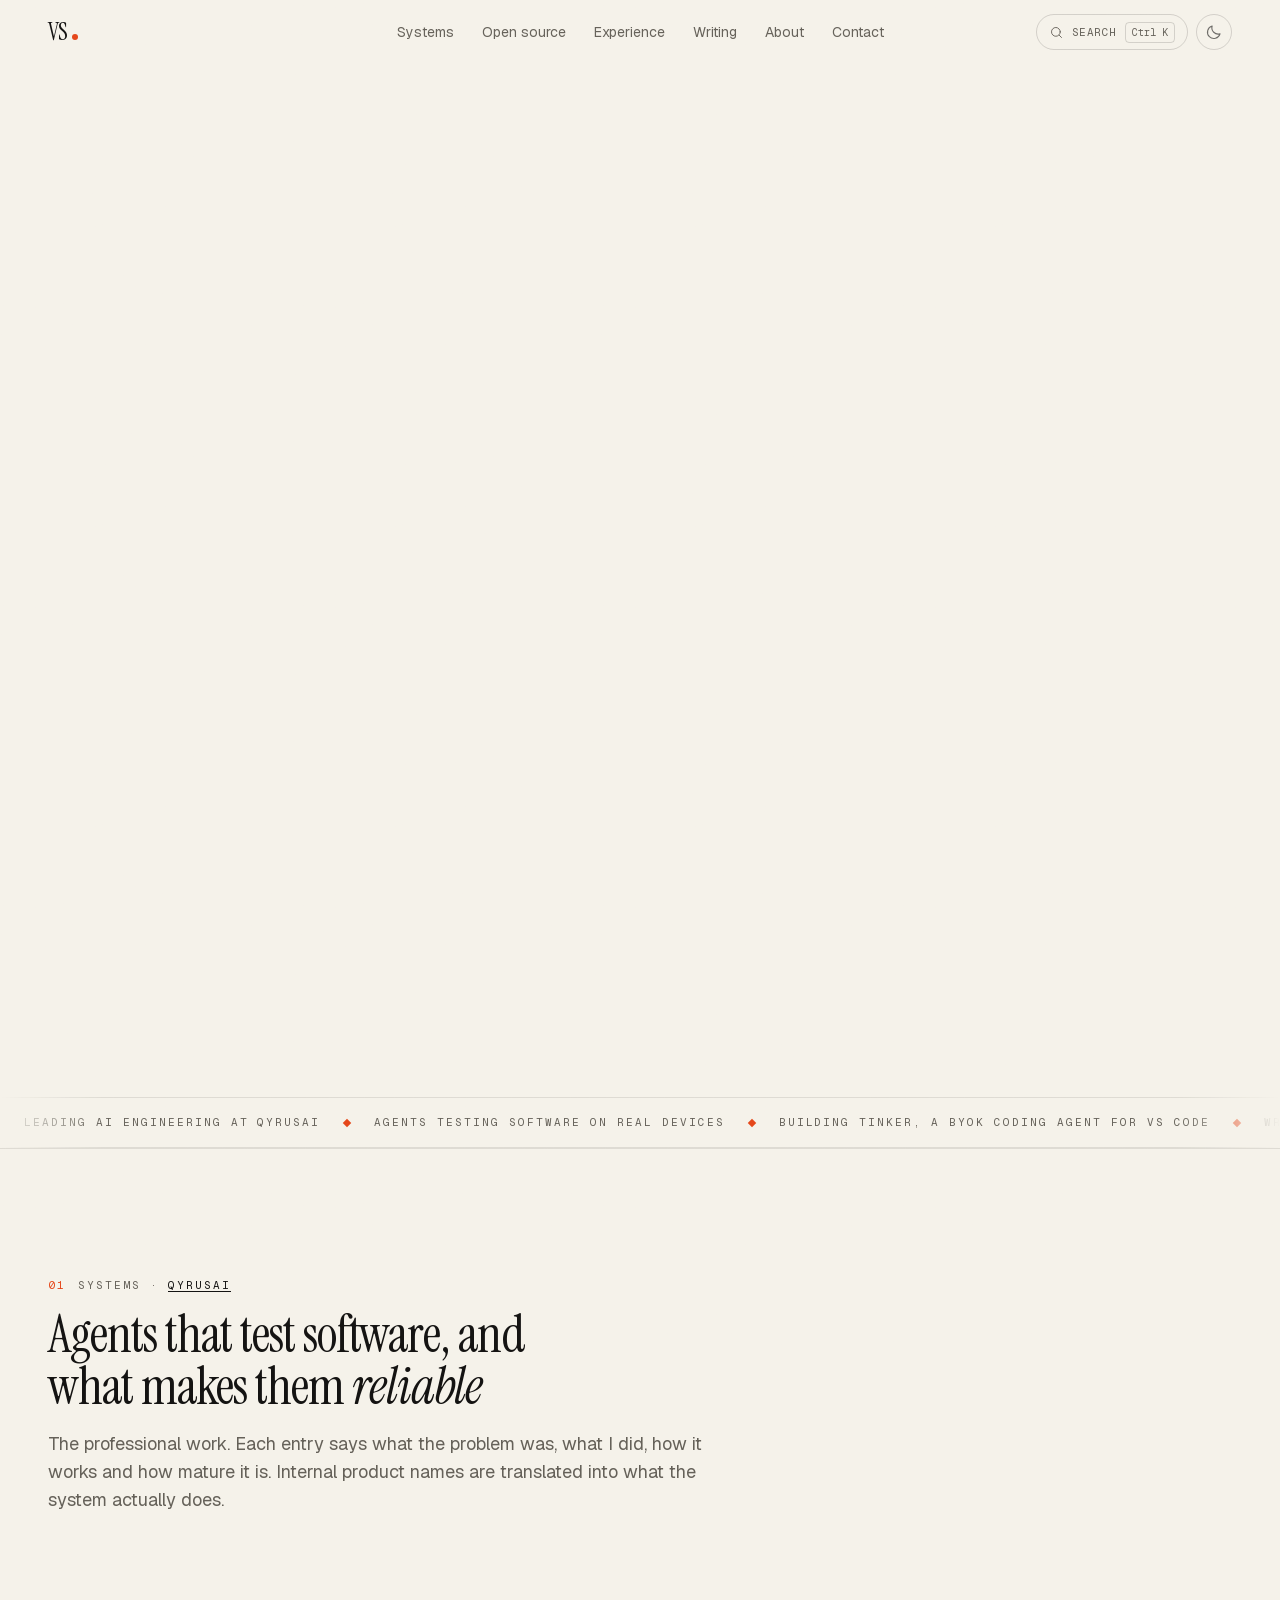
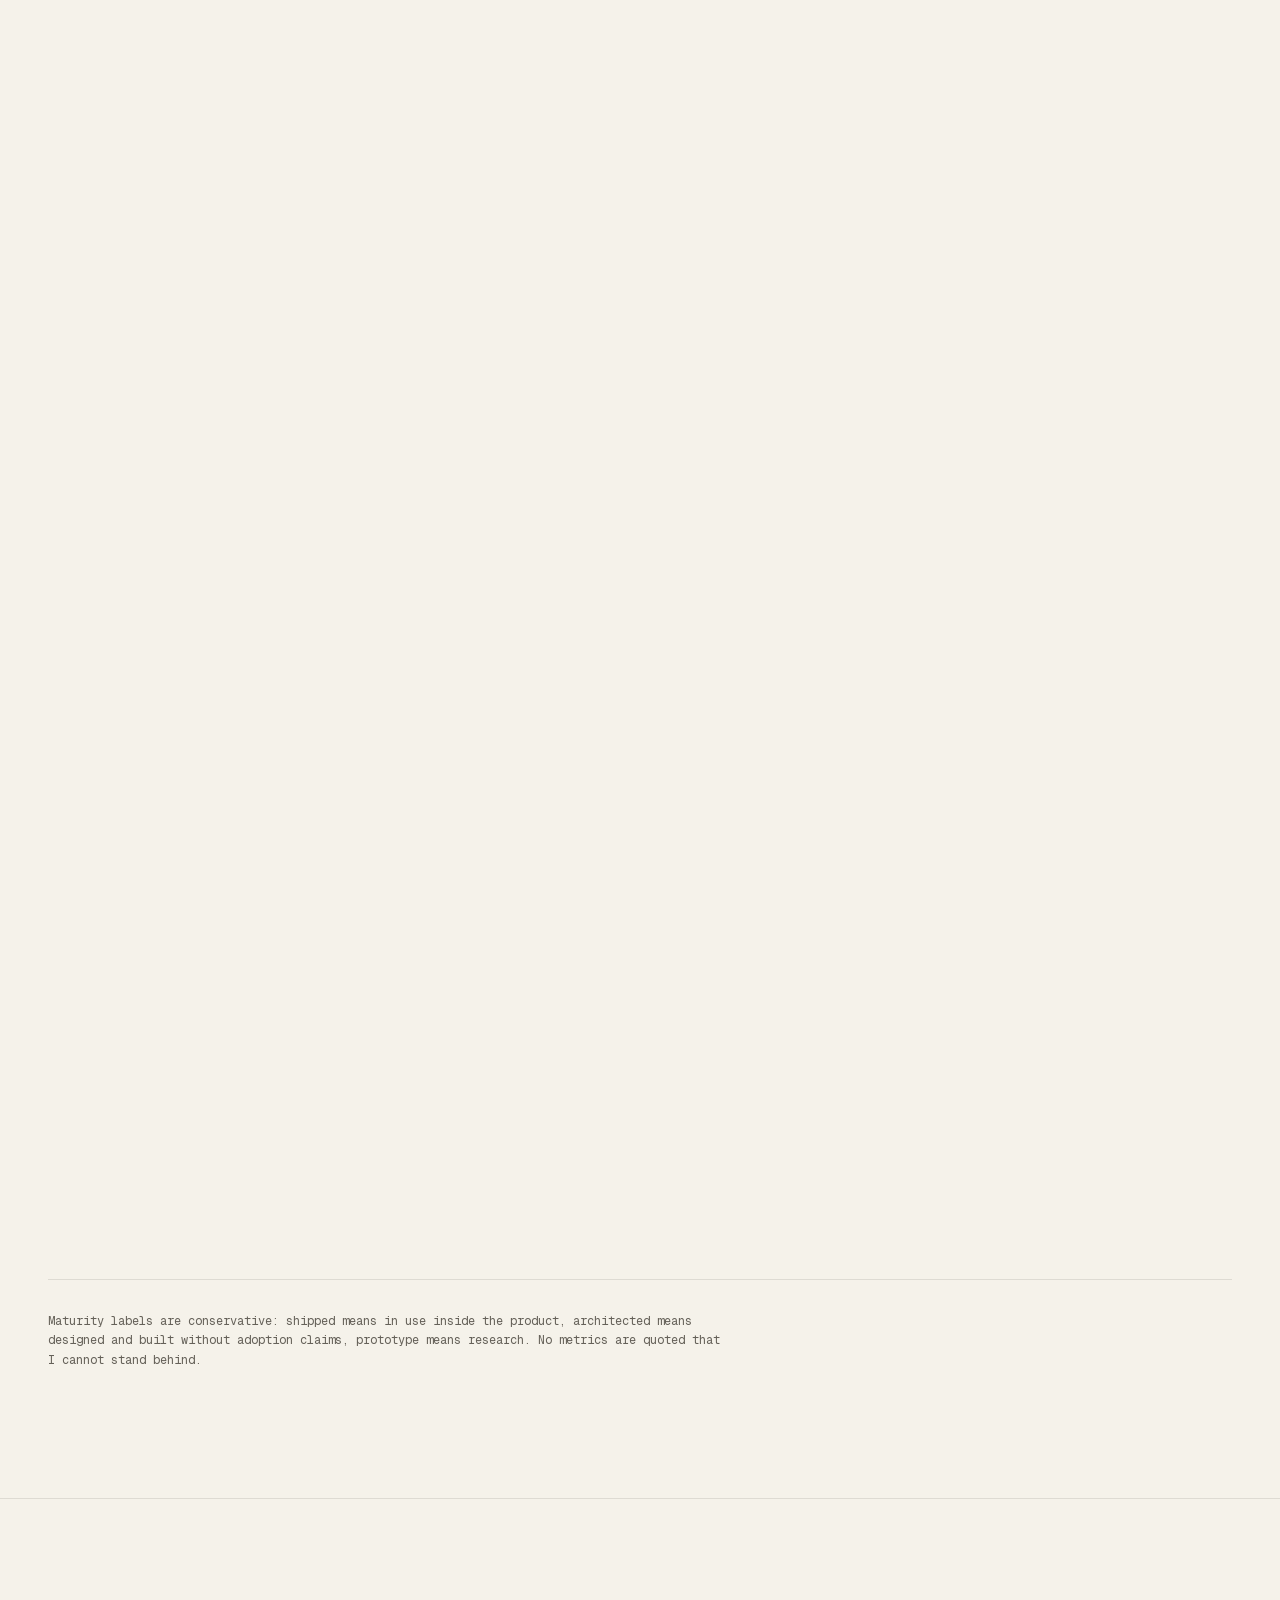
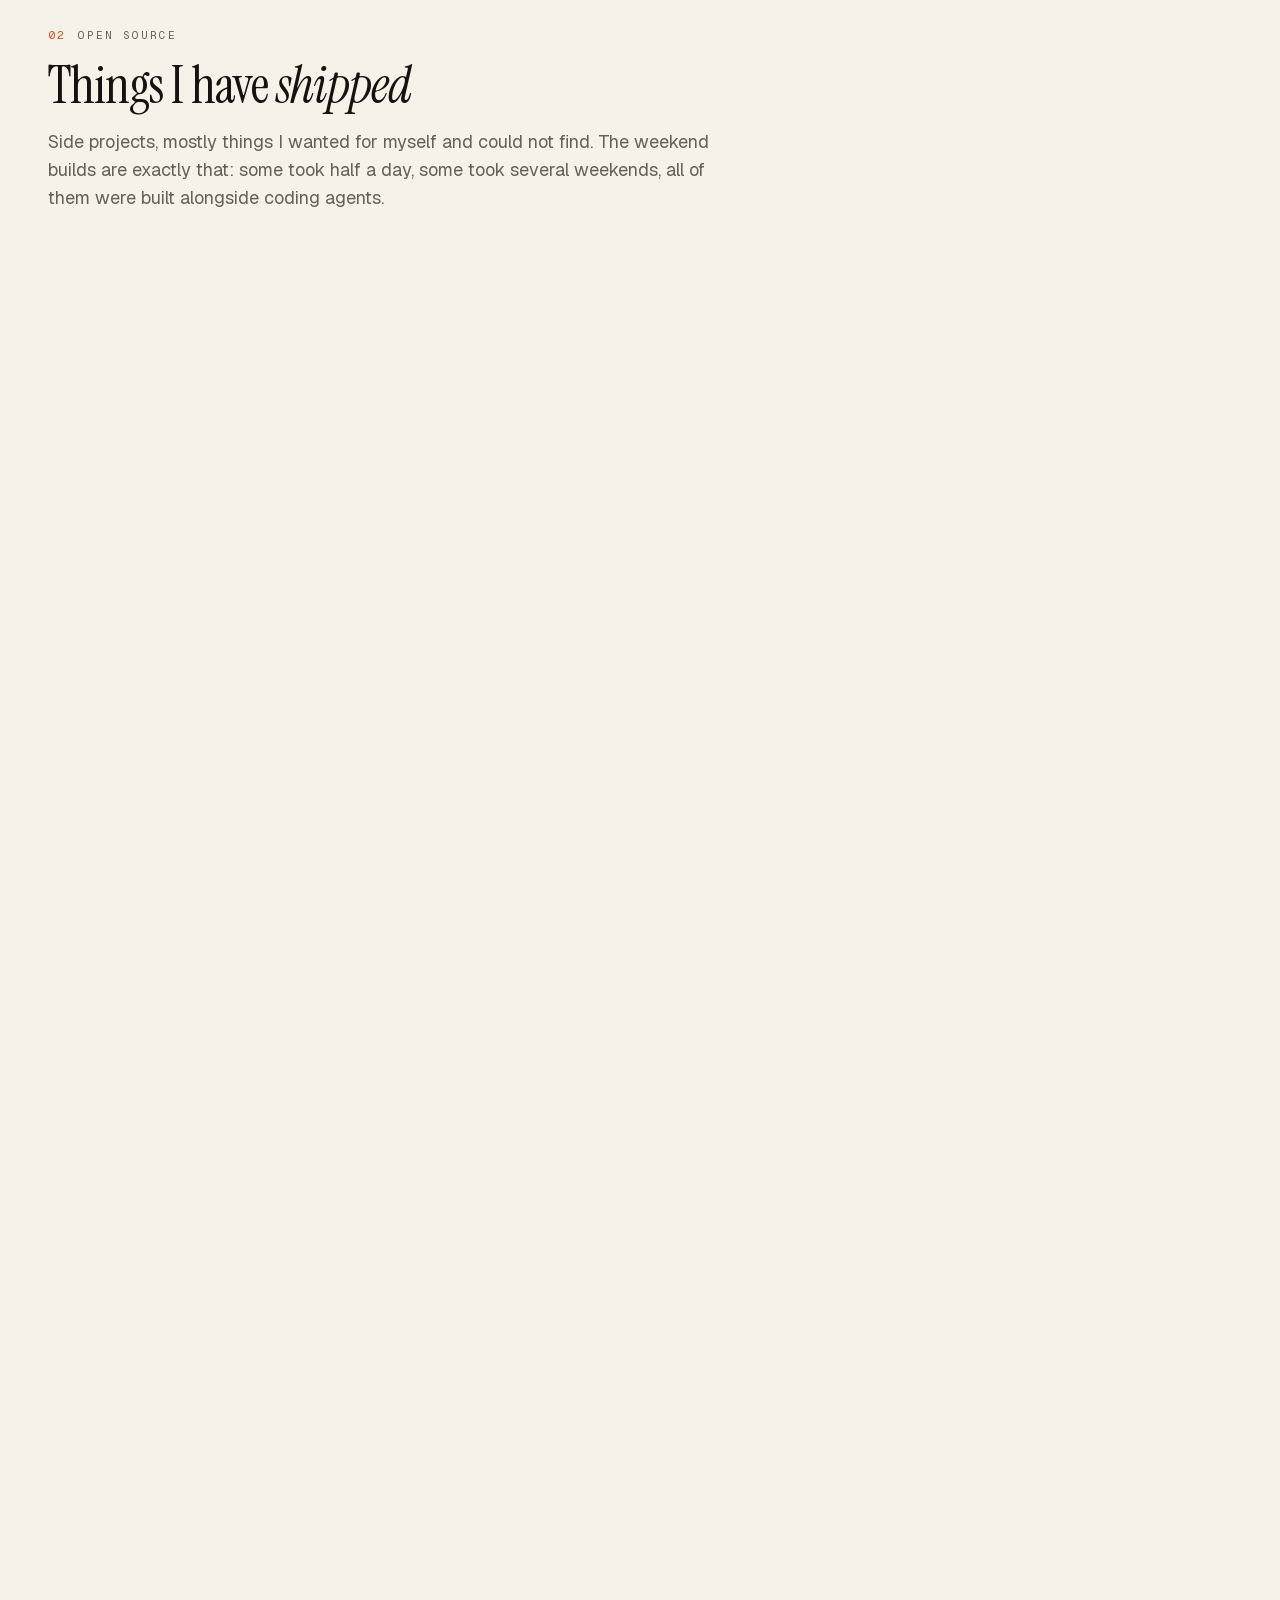
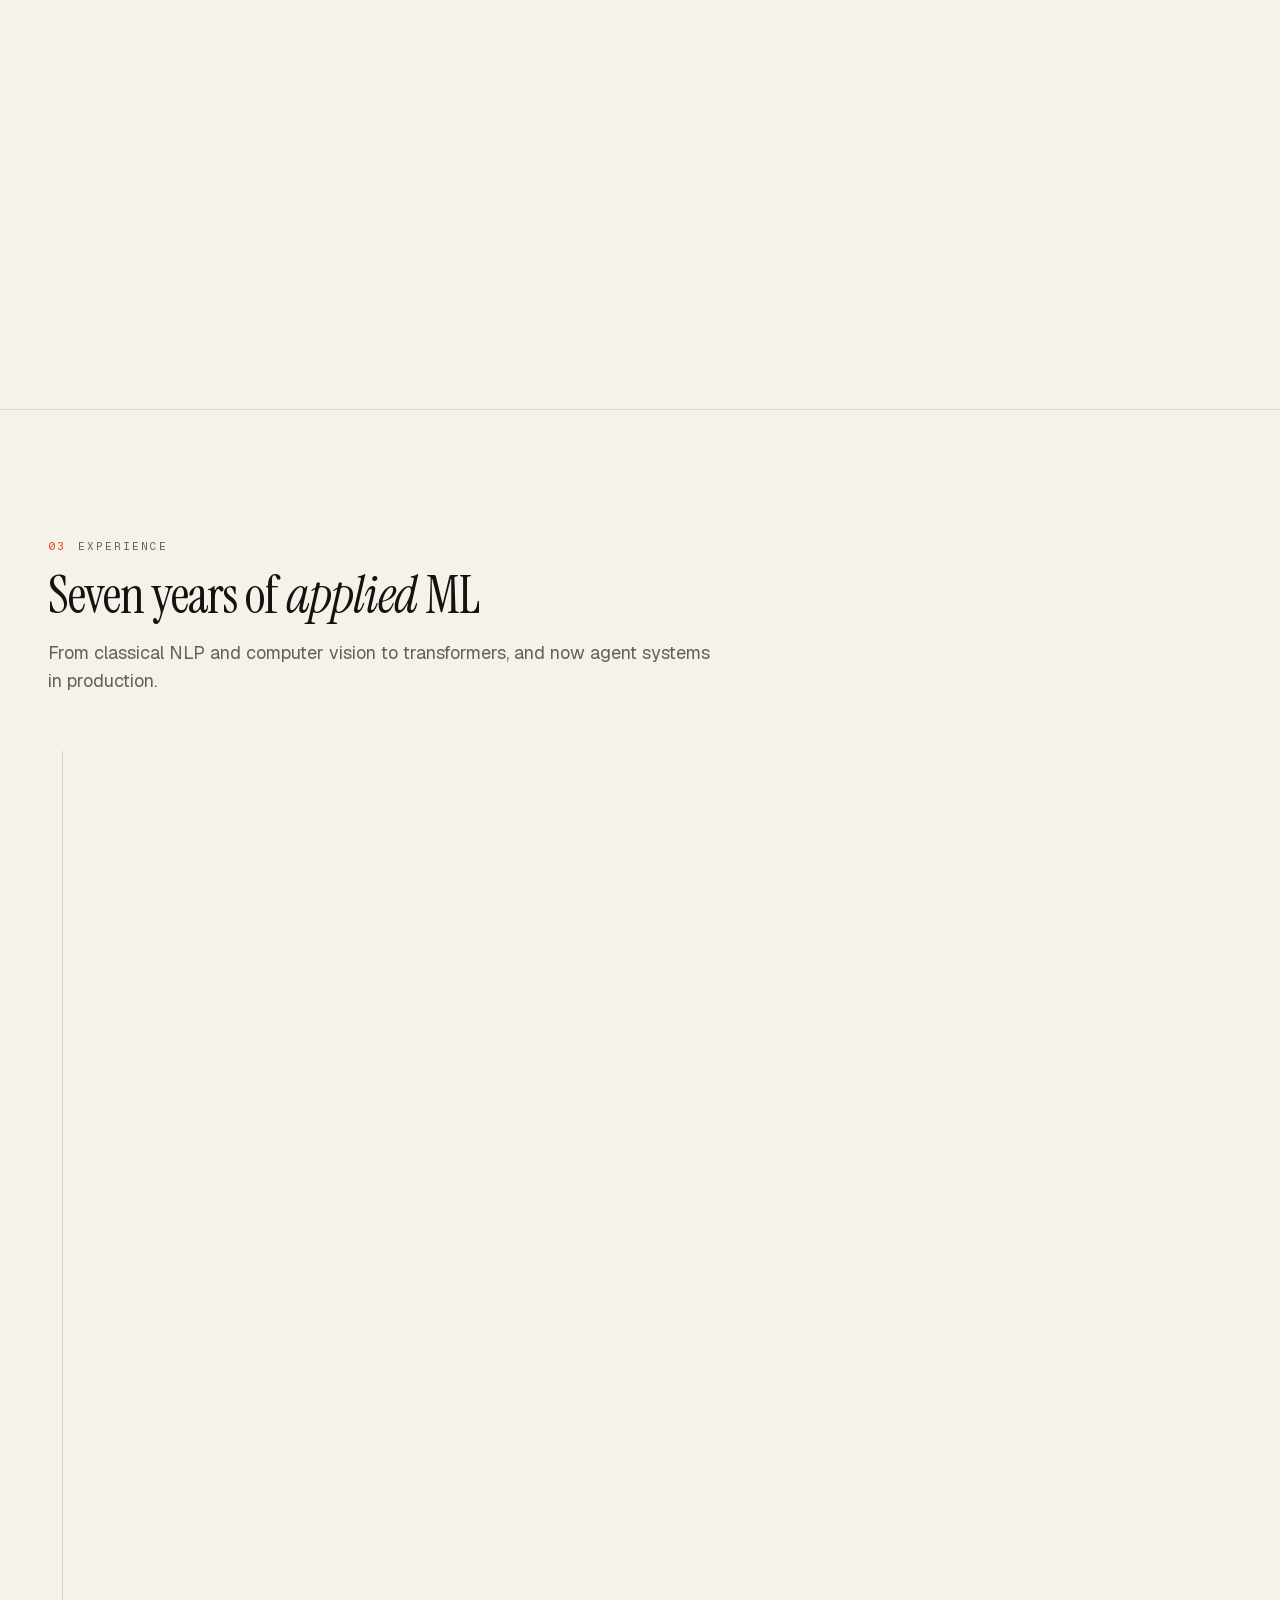
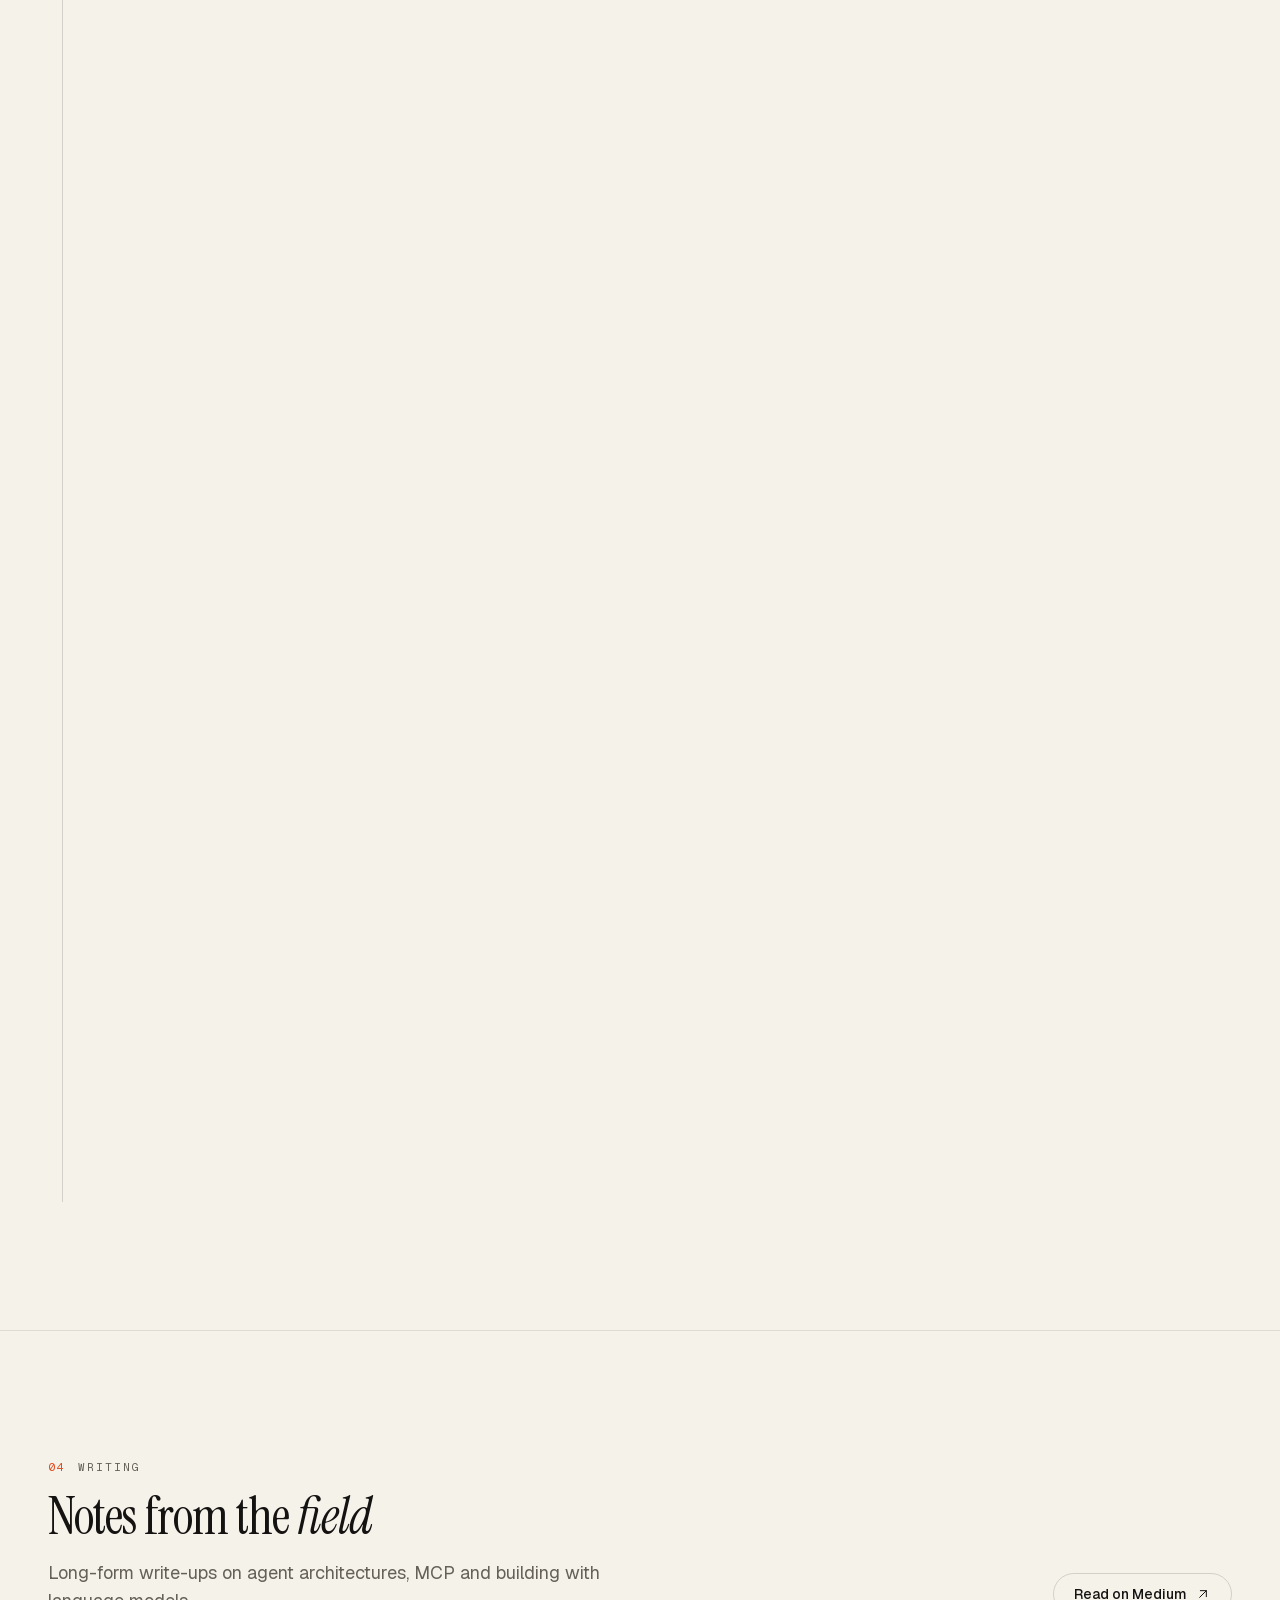
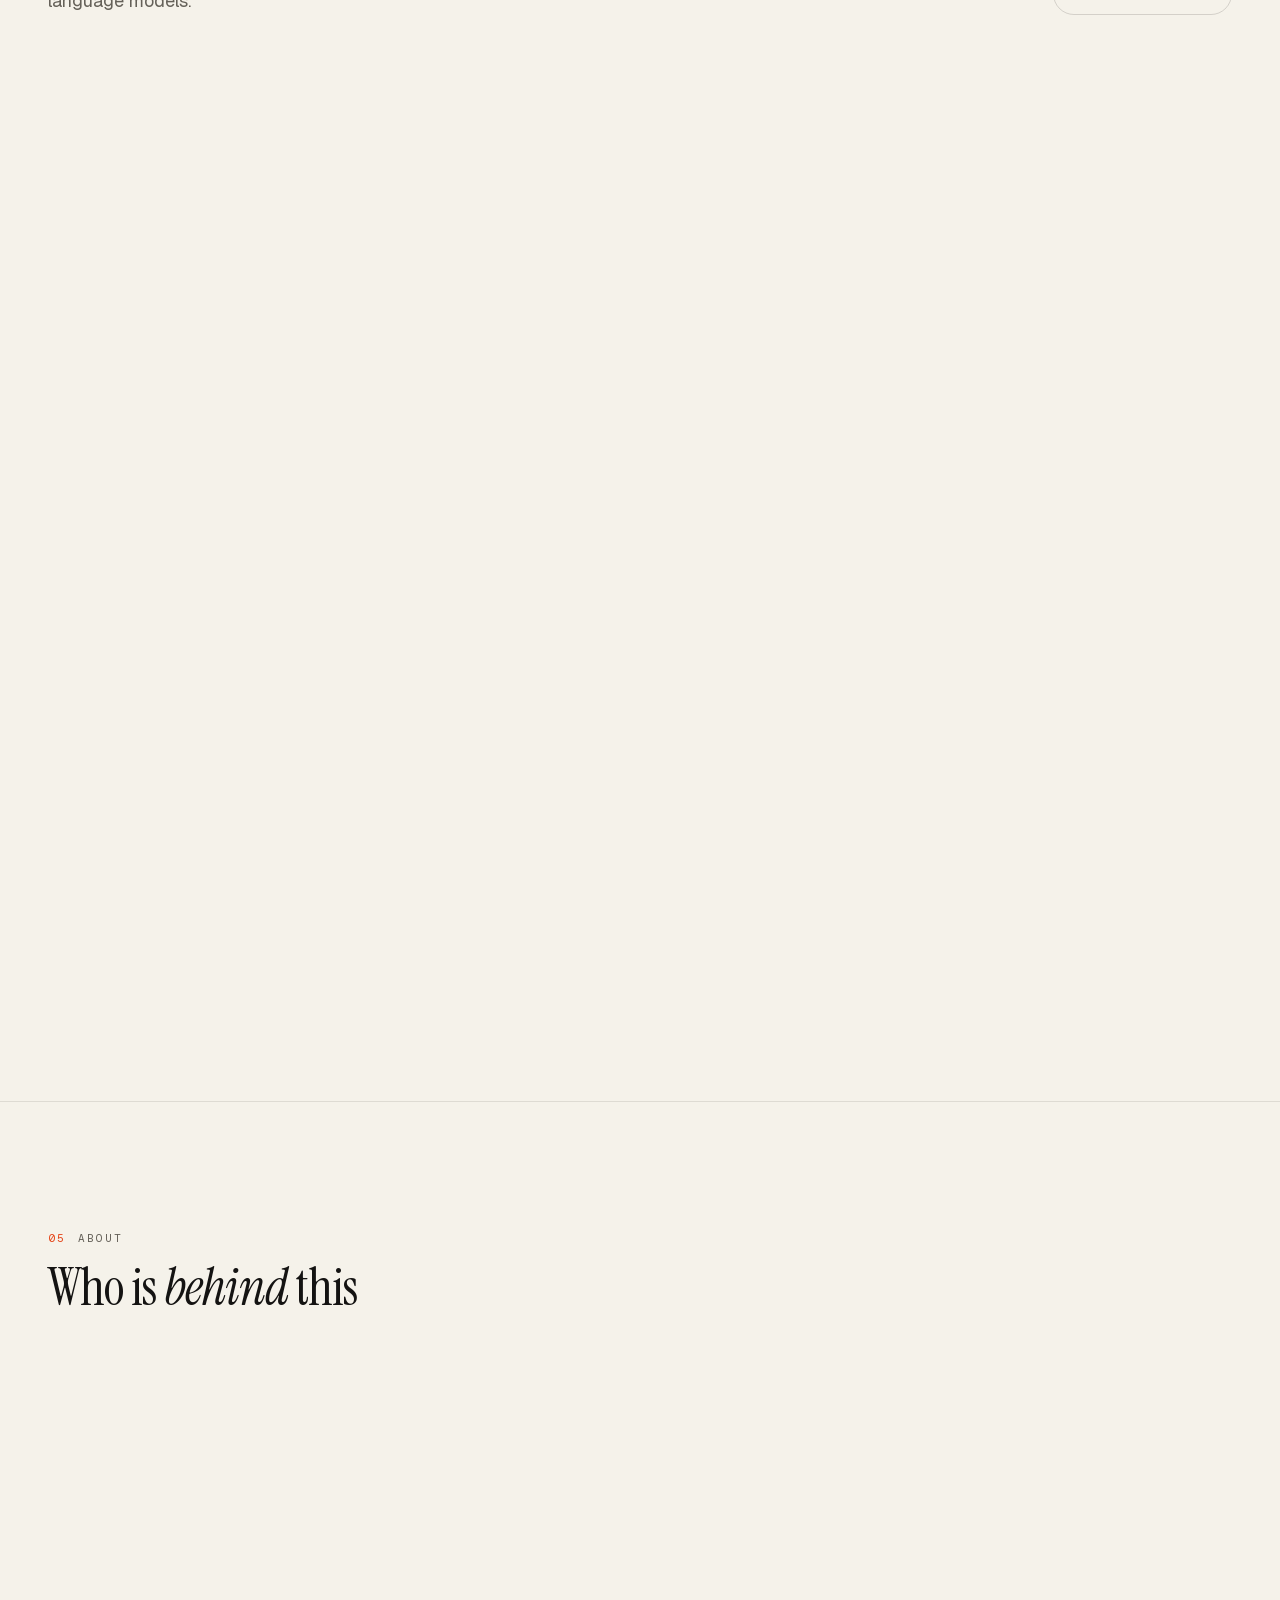
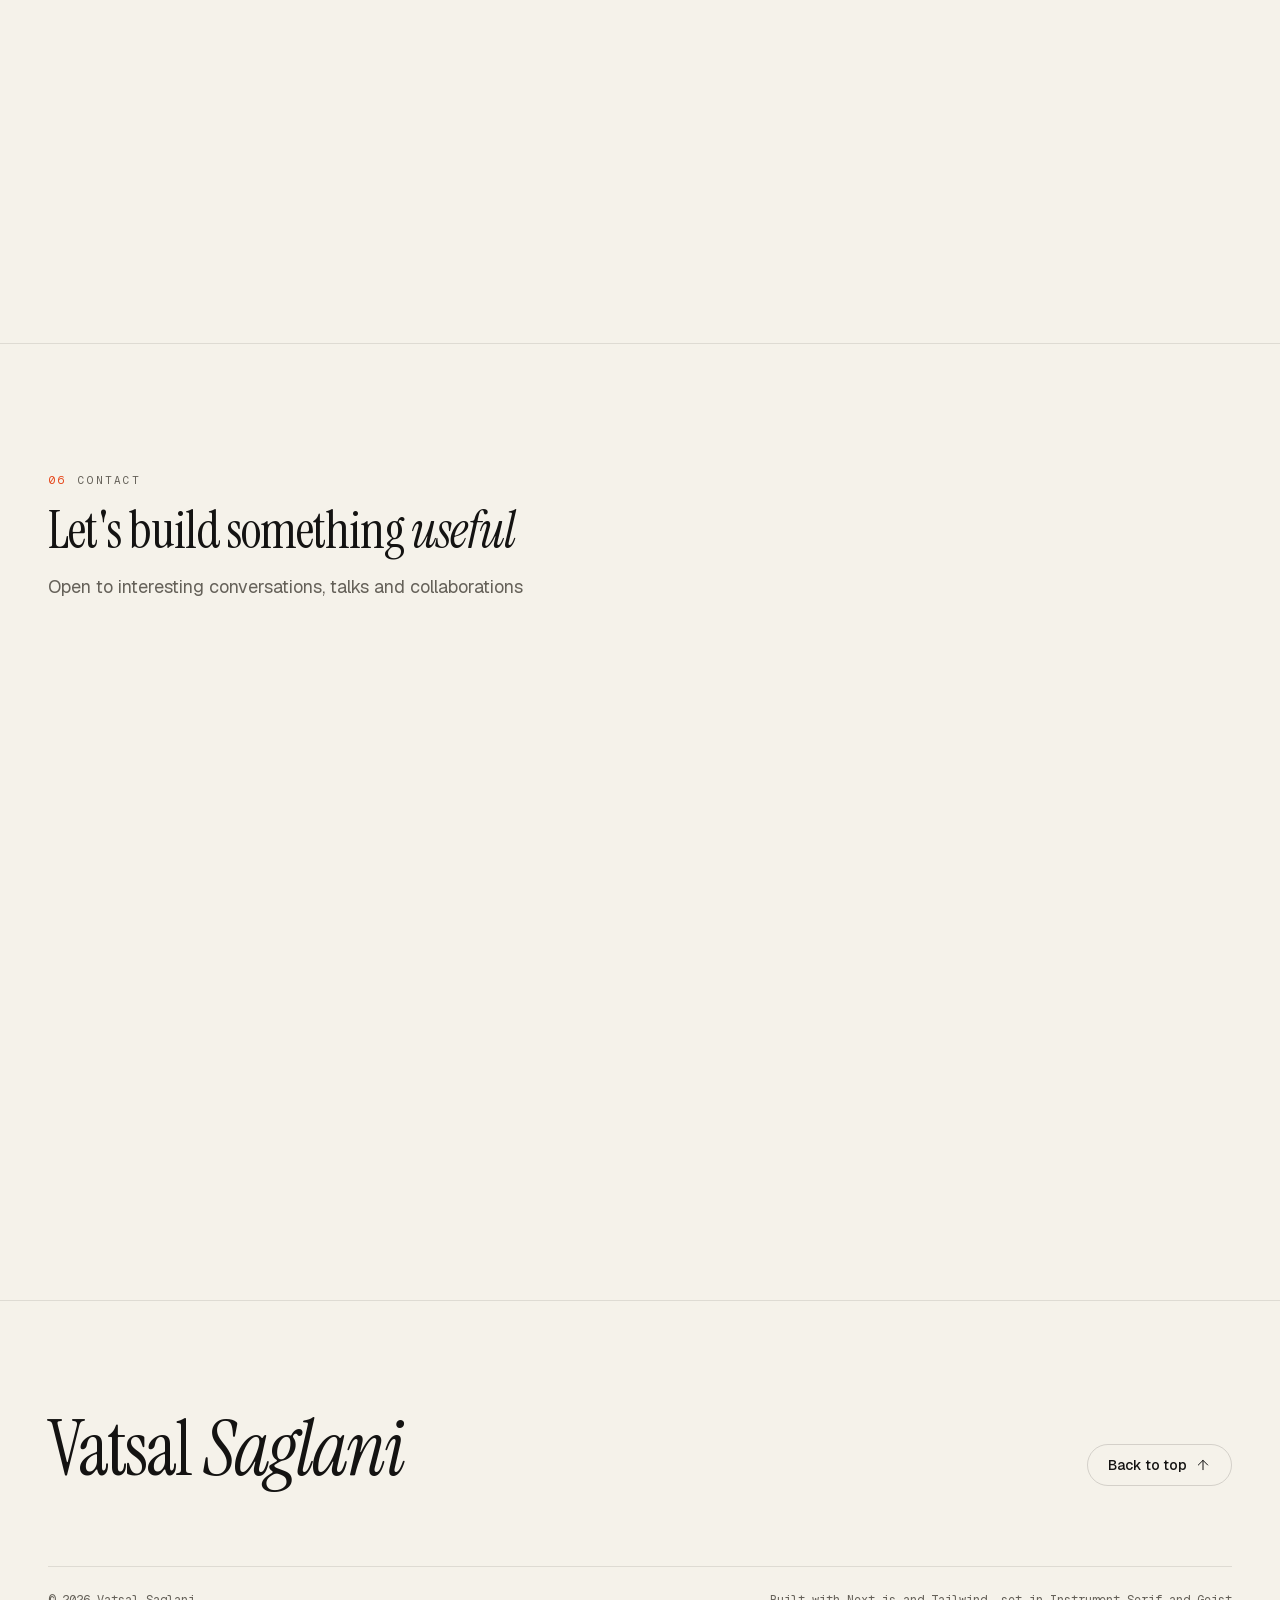
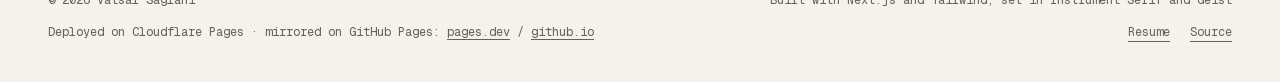
==== commit be8b1c16: "Publish site: featured weekend builds Co-Authored-By: Claude Fable 5.1 <noreply@anthropic.com> Claud" ====
--- a/index.html
+++ b/index.html
@@ -1 +1 @@
-<!DOCTYPE html><!--Wyaj9BJtOyGTbG25P9WZv--><html lang="en" class="__variable_246ccd __variable_c29908 __variable_1f5468"><head><meta charSet="utf-8"/><meta name="viewport" content="width=device-width, initial-scale=1"/><link rel="preload" href="/_next/static/media/22a5144ee8d83bca-s.p.woff2" as="font" crossorigin="" type="font/woff2"/><link rel="preload" href="/_next/static/media/7d4881bb7e1bf84d-s.p.woff2" as="font" crossorigin="" type="font/woff2"/><link rel="preload" href="/_next/static/media/9cc5b37ab1350db7-s.p.woff2" as="font" crossorigin="" type="font/woff2"/><link rel="preload" href="/_next/static/media/e6099e249fd938cc-s.p.woff2" as="font" crossorigin="" type="font/woff2"/><link rel="stylesheet" href="/_next/static/css/551a061324b48bbd.css" data-precedence="next"/><link rel="preload" as="script" fetchPriority="low" href="/_next/static/chunks/webpack-665c50629f91c9d4.js"/><script src="/_next/static/chunks/4bd1b696-c023c6e3521b1417.js" async=""></script><script src="/_next/static/chunks/255-a7ba4d37dca2f1fa.js" async=""></script><script src="/_next/static/chunks/main-app-f5ae273db3efd470.js" async=""></script><script src="/_next/static/chunks/app/layout-475cb6a41818b07e.js" async=""></script><script src="/_next/static/chunks/619-ba102abea3e3d0e4.js" async=""></script><script src="/_next/static/chunks/430-6dc5d036473daa64.js" async=""></script><script src="/_next/static/chunks/app/page-261242aedfdc31f0.js" async=""></script><meta name="next-size-adjust" content=""/><meta name="theme-color" media="(prefers-color-scheme: light)" content="#f5f2ea"/><meta name="theme-color" media="(prefers-color-scheme: dark)" content="#0b0b0e"/><title>Vatsal Saglani — Data Science Lead, GenAI at QyrusAI</title><meta name="description" content="Vatsal Saglani builds AI agents that test software, and the systems that make them reliable: agent SDKs, distributed runtimes, memory and evaluation at QyrusAI, plus open-source LLM tooling."/><link rel="author" href="https://github.com/vatsalsaglani"/><meta name="author" content="Vatsal Saglani"/><meta name="keywords" content="Vatsal Saglani,GenAI,AI agents,MCP,LLM,Swift,macOS,QyrusAI,machine learning,Bengaluru"/><meta name="creator" content="Vatsal Saglani"/><meta name="robots" content="index, follow"/><link rel="canonical" href="https://vatsalsaglani.pages.dev/"/><meta property="og:title" content="Vatsal Saglani — Data Science Lead, GenAI at QyrusAI"/><meta property="og:description" content="Vatsal Saglani builds AI agents that test software, and the systems that make them reliable: agent SDKs, distributed runtimes, memory and evaluation at QyrusAI, plus open-source LLM tooling."/><meta property="og:url" content="https://vatsalsaglani.pages.dev/"/><meta property="og:site_name" content="Vatsal Saglani"/><meta property="og:locale" content="en_US"/><meta property="og:image" content="https://vatsalsaglani.pages.dev/assets/og.png"/><meta property="og:image:width" content="1200"/><meta property="og:image:height" content="630"/><meta property="og:image:alt" content="Vatsal Saglani — portfolio"/><meta property="og:type" content="website"/><meta name="twitter:card" content="summary_large_image"/><meta name="twitter:creator" content="@saglanivatsal"/><meta name="twitter:title" content="Vatsal Saglani — Data Science Lead, GenAI at QyrusAI"/><meta name="twitter:description" content="Vatsal Saglani builds AI agents that test software, and the systems that make them reliable: agent SDKs, distributed runtimes, memory and evaluation at QyrusAI, plus open-source LLM tooling."/><meta name="twitter:image" content="https://vatsalsaglani.pages.dev/assets/og.png"/><link rel="shortcut icon" href="/favicon.svg"/><link rel="icon" href="/favicon.svg"/><link rel="apple-touch-icon" href="/favicon.svg"/><script>(function(){try{var s=localStorage.getItem('theme');var m=window.matchMedia('(prefers-color-scheme: light)').matches;var t=s||(m?'light':'dark');document.documentElement.setAttribute('data-theme',t);}catch(e){document.documentElement.setAttribute('data-theme','dark');}})();</script><script src="/_next/static/chunks/polyfills-42372ed130431b0a.js" noModule=""></script></head><body class="min-h-dvh"><div hidden=""><!--$--><!--/$--></div><header class="fixed inset-x-0 top-0 z-50 border-b transition-[background-color,border-color,backdrop-filter] duration-300 border-transparent bg-transparent"><div class="wrap grid h-16 grid-cols-[1fr_auto] items-center md:grid-cols-[1fr_auto_1fr]"><a href="#top" class="group flex w-fit items-center gap-1 font-serif text-2xl leading-none tracking-tight" aria-label="Vatsal Saglani, back to top"><span>VS</span><span class="h-1.5 w-1.5 translate-y-[5px] rounded-full bg-accent transition-transform duration-300 group-hover:scale-150"></span></a><nav aria-label="Primary" class="hidden items-center gap-1 md:flex"><a href="#systems" class="relative px-3 py-2 text-sm transition-colors duration-300 text-muted hover:text-fg">Systems</a><a href="#work" class="relative px-3 py-2 text-sm transition-colors duration-300 text-muted hover:text-fg">Open source</a><a href="#experience" class="relative px-3 py-2 text-sm transition-colors duration-300 text-muted hover:text-fg">Experience</a><a href="#writing" class="relative px-3 py-2 text-sm transition-colors duration-300 text-muted hover:text-fg">Writing</a><a href="#about" class="relative px-3 py-2 text-sm transition-colors duration-300 text-muted hover:text-fg">About</a><a href="#contact" class="relative px-3 py-2 text-sm transition-colors duration-300 text-muted hover:text-fg">Contact</a></nav><div class="flex items-center justify-end gap-2"><button type="button" aria-label="Search and commands" class="inline-flex h-9 items-center gap-2 rounded-full border border-line/15 px-3 font-mono text-[11px] uppercase tracking-wider text-muted transition-colors duration-300 hover:border-line/40 hover:text-fg"><svg viewBox="0 0 24 24" width="1em" height="1em" fill="none" stroke="currentColor" stroke-width="1.5" stroke-linecap="round" stroke-linejoin="round" aria-hidden="true" focusable="false" class="text-[15px]"><circle cx="11" cy="11" r="7"></circle><path d="M20 20l-3.5-3.5"></path></svg><span class="hidden sm:inline">Search</span><kbd class="hidden min-w-[2.75rem] rounded border border-line/15 px-1.5 py-0.5 text-center font-mono text-[10px] normal-case tracking-normal sm:inline-block">Ctrl K</kbd></button><button type="button" aria-label="Toggle theme" title="Toggle theme" class="relative grid h-9 w-9 place-items-center rounded-full border border-line/15 text-fg transition-colors duration-300 hover:border-line/40 hover:text-accent"><span class="grid place-items-center opacity-60"><svg viewBox="0 0 24 24" width="1em" height="1em" fill="none" stroke="currentColor" stroke-width="1.5" stroke-linecap="round" stroke-linejoin="round" aria-hidden="true" focusable="false" class="text-[18px]"><path d="M20 14.5A8.5 8.5 0 0 1 9.5 4 8.5 8.5 0 1 0 20 14.5z"></path></svg></span></button><button type="button" aria-label="Open menu" aria-expanded="false" aria-controls="mobile-menu" class="grid h-9 w-9 place-items-center rounded-full border border-line/15 text-fg transition-colors hover:border-line/40 md:hidden"><svg viewBox="0 0 24 24" width="1em" height="1em" fill="none" stroke="currentColor" stroke-width="1.5" stroke-linecap="round" stroke-linejoin="round" aria-hidden="true" focusable="false" class="text-[18px]"><path d="M4 8h16M4 16h16"></path></svg></button></div></div></header><main><section id="top" class="relative flex min-h-[100svh] flex-col overflow-hidden"><canvas aria-hidden="true" class="pointer-events-none absolute inset-0 h-full w-full" style="mask-image:radial-gradient(ellipse 85% 80% at 50% 38%, #000 35%, transparent 100%);-webkit-mask-image:radial-gradient(ellipse 85% 80% at 50% 38%, #000 35%, transparent 100%)"></canvas><div class="wrap relative z-10 flex flex-1 flex-col pb-8 pt-24 md:pb-10"><div class="eyebrow flex flex-wrap items-center gap-x-3 gap-y-1.5" style="opacity:0;transform:translateY(16px)"><span>Bengaluru</span><span aria-hidden="true">·</span><time class="tabular-nums text-fg">--:--</time><span aria-hidden="true">·</span><span class="flex items-center gap-2"><span class="relative flex h-2 w-2"><span class="absolute inset-0 rounded-full bg-signal opacity-60 motion-safe:animate-ping"></span><span class="relative h-2 w-2 rounded-full bg-signal motion-safe:animate-pulseDot"></span></span>Open to interesting conversations, talks and collaborations</span></div><div class="my-auto py-12 md:py-16"><h1 class="break-words font-serif text-display-xl"><span class="block"><span class="inline-block overflow-hidden pb-[0.12em] align-bottom"><span class="inline-block" style="transform:translateY(110%) rotate(2deg)">Vatsal</span></span> <span class="inline-block overflow-hidden pb-[0.12em] align-bottom"><span class="inline-block" style="transform:translateY(110%) rotate(2deg)">Saglani</span></span></span><span class="block" style="opacity:0;transform:translateY(24px)"><span class="text-muted">builds</span> <span class="inline-grid max-w-full align-top"><span aria-hidden="true" class="invisible col-start-1 row-start-1"><em class="italic">AI agents that test software</em></span><span aria-hidden="true" class="invisible col-start-1 row-start-1"><em class="italic">the harnesses that make them reliable</em></span><span aria-hidden="true" class="invisible col-start-1 row-start-1"><em class="italic">memory and evaluation for agents</em></span><span aria-hidden="true" class="invisible col-start-1 row-start-1"><em class="italic">SDKs other teams build on</em></span><span class="col-start-1 row-start-1" style="opacity:1;filter:blur(0px);transform:none"><em class="italic text-accent">AI agents that test software</em></span></span></span></h1><p class="mt-8 max-w-2xl text-base text-muted md:mt-10 md:text-lg" style="opacity:0;transform:translateY(16px)">I lead AI engineering at <a href="https://qyrus.ai" target="_blank" rel="noopener noreferrer" class="link-underline text-fg">QyrusAI</a>, where agents test software across web, mobile, desktop and APIs. My work is the systems around those agents: the execution harness and shared SDK, distributed runtimes with durable evidence, memory, and evaluation. I still work directly on models and code. I write about agent architectures and MCP, and keep a steady stream of open-source experiments going.</p><div class="mt-8 flex flex-wrap items-center gap-3 md:mt-10" style="opacity:0;transform:translateY(16px)"><a href="#work" class="btn-primary">See the work<svg viewBox="0 0 24 24" width="1em" height="1em" fill="none" stroke="currentColor" stroke-width="1.5" stroke-linecap="round" stroke-linejoin="round" aria-hidden="true" focusable="false" class="text-base"><path d="M12 5v14M6 13l6 6 6-6"></path></svg></a><a href="#contact" class="btn-ghost">Get in touch</a><ul class="ml-1 flex items-center gap-2"><li><a href="https://github.com/vatsalsaglani" target="_blank" rel="noopener noreferrer" aria-label="GitHub (opens in a new tab)" class="grid h-10 w-10 place-items-center rounded-full text-muted transition-all duration-300 hover:-translate-y-0.5 hover:bg-line/10 hover:text-accent"><svg viewBox="0 0 24 24" width="1em" height="1em" fill="none" stroke="currentColor" stroke-width="1.5" stroke-linecap="round" stroke-linejoin="round" aria-hidden="true" focusable="false" class="text-[20px]"><path d="M9 19c-4.3 1.4-4.3-2.5-6-3m12 5v-3.5c0-1 .1-1.4-.5-2 2.8-.3 5.5-1.4 5.5-6a4.6 4.6 0 0 0-1.3-3.2 4.2 4.2 0 0 0-.1-3.2s-1.1-.3-3.5 1.3a12.3 12.3 0 0 0-6.2 0C6.5 2.8 5.4 3.1 5.4 3.1a4.2 4.2 0 0 0-.1 3.2A4.6 4.6 0 0 0 4 9.5c0 4.6 2.7 5.7 5.5 6-.6.6-.6 1.2-.5 2V21"></path></svg></a></li><li><a href="https://www.linkedin.com/in/vatsalsaglani/" target="_blank" rel="noopener noreferrer" aria-label="LinkedIn (opens in a new tab)" class="grid h-10 w-10 place-items-center rounded-full text-muted transition-all duration-300 hover:-translate-y-0.5 hover:bg-line/10 hover:text-accent"><svg viewBox="0 0 24 24" width="1em" height="1em" fill="none" stroke="currentColor" stroke-width="1.5" stroke-linecap="round" stroke-linejoin="round" aria-hidden="true" focusable="false" class="text-[20px]"><path d="M16 8a6 6 0 0 1 6 6v7h-4v-7a2 2 0 0 0-4 0v7h-4v-7a6 6 0 0 1 6-6z"></path><rect x="2" y="9" width="4" height="12"></rect><circle cx="4" cy="4" r="2"></circle></svg></a></li><li><a href="https://thevatsalsaglani.medium.com" target="_blank" rel="noopener noreferrer" aria-label="Medium (opens in a new tab)" class="grid h-10 w-10 place-items-center rounded-full text-muted transition-all duration-300 hover:-translate-y-0.5 hover:bg-line/10 hover:text-accent"><svg viewBox="0 0 24 24" width="1em" height="1em" fill="none" stroke="currentColor" stroke-width="1.5" stroke-linecap="round" stroke-linejoin="round" aria-hidden="true" focusable="false" class="text-[20px]"><circle cx="7" cy="12" r="4.5"></circle><ellipse cx="16.5" cy="12" rx="2" ry="4.5"></ellipse><path d="M21.5 8v8"></path></svg></a></li><li><a href="https://x.com/saglanivatsal" target="_blank" rel="noopener noreferrer" aria-label="X (opens in a new tab)" class="grid h-10 w-10 place-items-center rounded-full text-muted transition-all duration-300 hover:-translate-y-0.5 hover:bg-line/10 hover:text-accent"><svg viewBox="0 0 24 24" width="1em" height="1em" fill="none" stroke="currentColor" stroke-width="1.5" stroke-linecap="round" stroke-linejoin="round" aria-hidden="true" focusable="false" class="text-[20px]"><path d="M4 4l16 16M20 4L4 20"></path></svg></a></li></ul></div></div><div class="flex flex-col gap-8 md:flex-row md:items-end md:justify-between"><a href="#work" class="eyebrow hidden w-fit items-center gap-3 md:flex" aria-label="Scroll to work" style="opacity:0;transform:translateY(16px)"><span class="relative block h-8 w-px overflow-hidden bg-line/15"><span class="absolute inset-x-0 top-0 h-3 bg-accent"></span></span>scroll</a><dl class="grid grid-cols-2 gap-x-8 gap-y-5 sm:grid-cols-4 md:gap-x-10" style="opacity:0;transform:translateY(16px)"><div class="flex flex-col-reverse"><dt class="eyebrow mt-2 max-w-[9rem]">Years in applied ML</dt><dd class="font-serif text-4xl leading-none tracking-tight md:text-5xl">7+</dd></div><div class="flex flex-col-reverse"><dt class="eyebrow mt-2 max-w-[9rem]">GitHub stars</dt><dd class="font-serif text-4xl leading-none tracking-tight md:text-5xl">450+</dd></div><div class="flex flex-col-reverse"><dt class="eyebrow mt-2 max-w-[9rem]">Public repos</dt><dd class="font-serif text-4xl leading-none tracking-tight md:text-5xl">110+</dd></div><div class="flex flex-col-reverse"><dt class="eyebrow mt-2 max-w-[9rem]">Paper citations</dt><dd class="font-serif text-4xl leading-none tracking-tight md:text-5xl">40+</dd></div></dl></div></div><div class="relative z-10"><div class="group relative overflow-hidden border-y border-line/10 py-4 [mask-image:linear-gradient(90deg,transparent,#000_8%,#000_92%,transparent)]"><div class="flex w-max animate-marquee group-hover:[animation-play-state:paused]" style="animation-duration:40s"><ul class="flex shrink-0 items-center"><li class="flex items-center whitespace-nowrap font-mono text-[11px] uppercase tracking-[0.18em] text-muted"><span class="px-6">Leading AI engineering at QyrusAI</span><span class="h-1.5 w-1.5 rotate-45 bg-accent" aria-hidden="true"></span></li><li class="flex items-center whitespace-nowrap font-mono text-[11px] uppercase tracking-[0.18em] text-muted"><span class="px-6">Agents testing software on real devices</span><span class="h-1.5 w-1.5 rotate-45 bg-accent" aria-hidden="true"></span></li><li class="flex items-center whitespace-nowrap font-mono text-[11px] uppercase tracking-[0.18em] text-muted"><span class="px-6">Building Tinker, a BYOK coding agent for VS Code</span><span class="h-1.5 w-1.5 rotate-45 bg-accent" aria-hidden="true"></span></li><li class="flex items-center whitespace-nowrap font-mono text-[11px] uppercase tracking-[0.18em] text-muted"><span class="px-6">Writing about MCP and agent architectures</span><span class="h-1.5 w-1.5 rotate-45 bg-accent" aria-hidden="true"></span></li><li class="flex items-center whitespace-nowrap font-mono text-[11px] uppercase tracking-[0.18em] text-muted"><span class="px-6">Shipping products with coding agents</span><span class="h-1.5 w-1.5 rotate-45 bg-accent" aria-hidden="true"></span></li><li class="flex items-center whitespace-nowrap font-mono text-[11px] uppercase tracking-[0.18em] text-muted"><span class="px-6">Running agent swarms on local LLMs</span><span class="h-1.5 w-1.5 rotate-45 bg-accent" aria-hidden="true"></span></li><li class="flex items-center whitespace-nowrap font-mono text-[11px] uppercase tracking-[0.18em] text-muted"><span class="px-6">Based in Bengaluru</span><span class="h-1.5 w-1.5 rotate-45 bg-accent" aria-hidden="true"></span></li></ul><ul class="flex shrink-0 items-center" aria-hidden="true"><li class="flex items-center whitespace-nowrap font-mono text-[11px] uppercase tracking-[0.18em] text-muted"><span class="px-6">Leading AI engineering at QyrusAI</span><span class="h-1.5 w-1.5 rotate-45 bg-accent" aria-hidden="true"></span></li><li class="flex items-center whitespace-nowrap font-mono text-[11px] uppercase tracking-[0.18em] text-muted"><span class="px-6">Agents testing software on real devices</span><span class="h-1.5 w-1.5 rotate-45 bg-accent" aria-hidden="true"></span></li><li class="flex items-center whitespace-nowrap font-mono text-[11px] uppercase tracking-[0.18em] text-muted"><span class="px-6">Building Tinker, a BYOK coding agent for VS Code</span><span class="h-1.5 w-1.5 rotate-45 bg-accent" aria-hidden="true"></span></li><li class="flex items-center whitespace-nowrap font-mono text-[11px] uppercase tracking-[0.18em] text-muted"><span class="px-6">Writing about MCP and agent architectures</span><span class="h-1.5 w-1.5 rotate-45 bg-accent" aria-hidden="true"></span></li><li class="flex items-center whitespace-nowrap font-mono text-[11px] uppercase tracking-[0.18em] text-muted"><span class="px-6">Shipping products with coding agents</span><span class="h-1.5 w-1.5 rotate-45 bg-accent" aria-hidden="true"></span></li><li class="flex items-center whitespace-nowrap font-mono text-[11px] uppercase tracking-[0.18em] text-muted"><span class="px-6">Running agent swarms on local LLMs</span><span class="h-1.5 w-1.5 rotate-45 bg-accent" aria-hidden="true"></span></li><li class="flex items-center whitespace-nowrap font-mono text-[11px] uppercase tracking-[0.18em] text-muted"><span class="px-6">Based in Bengaluru</span><span class="h-1.5 w-1.5 rotate-45 bg-accent" aria-hidden="true"></span></li></ul></div></div></div></section><section id="systems" class="scroll-mt-24 border-t border-line/10 py-24 md:py-32"><div class="wrap"><div class="mb-10 flex flex-col gap-6 md:mb-14 md:flex-row md:items-end md:justify-between"><div class="max-w-3xl"><p class="eyebrow mb-4 flex items-center gap-3"><span class="text-accent">01</span><span>Systems · <a href="https://qyrus.ai" target="_blank" rel="noopener noreferrer" class="link-underline text-fg">QyrusAI</a></span></p><h2 class="font-serif text-display-md">Agents that test software, and what makes them <em>reliable</em></h2><p class="mt-4 max-w-2xl text-base text-muted md:text-lg">The professional work. Each entry says what the problem was, what I did, how it works and how mature it is. Internal product names are translated into what the system actually does.</p></div></div><ul class="border-b border-line/10"><li class="border-t border-line/10" style="opacity:0;transform:translateY(24px)"><button type="button" aria-expanded="true" aria-controls="system-agent-sdk" class="group grid w-full grid-cols-[2.5rem_1fr_auto] items-baseline gap-4 py-6 text-left md:grid-cols-[3.5rem_1fr_auto] md:py-7"><span class="font-mono text-xs text-accent">01</span><span class="min-w-0"><span class="block font-serif text-2xl leading-tight transition-colors md:text-3xl text-fg">A shared agent SDK and execution harness</span><span class="mt-2 block font-mono text-[11px] uppercase tracking-[0.16em] text-muted">Built and maintain</span></span><span class="flex items-center gap-3"><span class="chip hidden sm:inline-flex text-signal border-signal/30">shipped</span><span aria-hidden="true" class="inline-flex h-8 w-8 items-center justify-center rounded-full border border-line/15 text-fg"><svg viewBox="0 0 24 24" class="h-4 w-4" fill="none" stroke="currentColor" stroke-width="1.5" stroke-linecap="round"><path d="M12 5v14M5 12h14"></path></svg></span></span></button><div id="system-agent-sdk" class="overflow-hidden" style="height:auto;opacity:1"><div class="grid gap-8 pb-10 pl-[3.5rem] pr-2 md:grid-cols-12 md:pl-[4.5rem]"><div class="md:col-span-4"><p class="eyebrow mb-3">The problem</p><p class="text-base leading-relaxed text-fg/90">Every AI feature was becoming its own wrapper around a model API, with its own retries, tool plumbing and logging.</p><span class="chip mt-5 sm:hidden text-signal border-signal/30">shipped</span></div><div class="md:col-span-5"><p class="eyebrow mb-3">Approach</p><p class="text-base leading-relaxed text-muted">A reusable Python foundation adopted across internal AI applications. Teams define tools and instructions; the SDK runs the agent loop, routes tool calls, handles model invocation, retries and guardrails, and emits token, latency, error and trace telemetry by configuration.</p></div><div class="md:col-span-3"><p class="eyebrow mb-3">What it does</p><ul class="space-y-2"><li class="flex gap-2 text-sm text-fg/85"><span class="mt-[0.55em] h-1 w-1 shrink-0 rounded-full bg-accent"></span>Standard agent loop</li><li class="flex gap-2 text-sm text-fg/85"><span class="mt-[0.55em] h-1 w-1 shrink-0 rounded-full bg-accent"></span>Tool routing</li><li class="flex gap-2 text-sm text-fg/85"><span class="mt-[0.55em] h-1 w-1 shrink-0 rounded-full bg-accent"></span>Retries and guardrails</li><li class="flex gap-2 text-sm text-fg/85"><span class="mt-[0.55em] h-1 w-1 shrink-0 rounded-full bg-accent"></span>Telemetry as a switch</li></ul><div class="mt-5 flex flex-wrap gap-1.5"><span class="chip">Python</span><span class="chip">Agent runtime</span><span class="chip">Observability</span></div></div></div></div></li><li class="border-t border-line/10" style="opacity:0;transform:translateY(24px)"><button type="button" aria-expanded="false" aria-controls="system-device-farm-ai-sessions" class="group grid w-full grid-cols-[2.5rem_1fr_auto] items-baseline gap-4 py-6 text-left md:grid-cols-[3.5rem_1fr_auto] md:py-7"><span class="font-mono text-xs text-accent">02</span><span class="min-w-0"><span class="block font-serif text-2xl leading-tight transition-colors md:text-3xl text-fg/85 group-hover:text-fg">Natural-language testing on real phones</span><span class="mt-2 block font-mono text-[11px] uppercase tracking-[0.16em] text-muted">Led</span></span><span class="flex items-center gap-3"><span class="chip hidden sm:inline-flex text-signal border-signal/30">shipped</span><span aria-hidden="true" class="inline-flex h-8 w-8 items-center justify-center rounded-full border border-line/15 text-fg"><svg viewBox="0 0 24 24" class="h-4 w-4" fill="none" stroke="currentColor" stroke-width="1.5" stroke-linecap="round"><path d="M12 5v14M5 12h14"></path></svg></span></span></button></li><li class="border-t border-line/10" style="opacity:0;transform:translateY(24px)"><button type="button" aria-expanded="false" aria-controls="system-distributed-runtime" class="group grid w-full grid-cols-[2.5rem_1fr_auto] items-baseline gap-4 py-6 text-left md:grid-cols-[3.5rem_1fr_auto] md:py-7"><span class="font-mono text-xs text-accent">03</span><span class="min-w-0"><span class="block font-serif text-2xl leading-tight transition-colors md:text-3xl text-fg/85 group-hover:text-fg">A distributed runtime with durable evidence</span><span class="mt-2 block font-mono text-[11px] uppercase tracking-[0.16em] text-muted">Architected</span></span><span class="flex items-center gap-3"><span class="chip hidden sm:inline-flex text-signal border-signal/30">shipped</span><span aria-hidden="true" class="inline-flex h-8 w-8 items-center justify-center rounded-full border border-line/15 text-fg"><svg viewBox="0 0 24 24" class="h-4 w-4" fill="none" stroke="currentColor" stroke-width="1.5" stroke-linecap="round"><path d="M12 5v14M5 12h14"></path></svg></span></span></button></li><li class="border-t border-line/10" style="opacity:0;transform:translateY(24px)"><button type="button" aria-expanded="false" aria-controls="system-browser-and-cross-surface" class="group grid w-full grid-cols-[2.5rem_1fr_auto] items-baseline gap-4 py-6 text-left md:grid-cols-[3.5rem_1fr_auto] md:py-7"><span class="font-mono text-xs text-accent">04</span><span class="min-w-0"><span class="block font-serif text-2xl leading-tight transition-colors md:text-3xl text-fg/85 group-hover:text-fg">Browser automation and cross-surface agents</span><span class="mt-2 block font-mono text-[11px] uppercase tracking-[0.16em] text-muted">Developed the framework; prototyped the coordination</span></span><span class="flex items-center gap-3"><span class="chip hidden sm:inline-flex text-signal border-signal/30">shipped + prototype</span><span aria-hidden="true" class="inline-flex h-8 w-8 items-center justify-center rounded-full border border-line/15 text-fg"><svg viewBox="0 0 24 24" class="h-4 w-4" fill="none" stroke="currentColor" stroke-width="1.5" stroke-linecap="round"><path d="M12 5v14M5 12h14"></path></svg></span></span></button></li><li class="border-t border-line/10" style="opacity:0;transform:translateY(24px)"><button type="button" aria-expanded="false" aria-controls="system-agent-memory" class="group grid w-full grid-cols-[2.5rem_1fr_auto] items-baseline gap-4 py-6 text-left md:grid-cols-[3.5rem_1fr_auto] md:py-7"><span class="font-mono text-xs text-accent">05</span><span class="min-w-0"><span class="block font-serif text-2xl leading-tight transition-colors md:text-3xl text-fg/85 group-hover:text-fg">Hybrid memory for long-running agents</span><span class="mt-2 block font-mono text-[11px] uppercase tracking-[0.16em] text-muted">Architected</span></span><span class="flex items-center gap-3"><span class="chip hidden sm:inline-flex text-fg border-line/25">architected</span><span aria-hidden="true" class="inline-flex h-8 w-8 items-center justify-center rounded-full border border-line/15 text-fg"><svg viewBox="0 0 24 24" class="h-4 w-4" fill="none" stroke="currentColor" stroke-width="1.5" stroke-linecap="round"><path d="M12 5v14M5 12h14"></path></svg></span></span></button></li><li class="border-t border-line/10" style="opacity:0;transform:translateY(24px)"><button type="button" aria-expanded="false" aria-controls="system-evaluation" class="group grid w-full grid-cols-[2.5rem_1fr_auto] items-baseline gap-4 py-6 text-left md:grid-cols-[3.5rem_1fr_auto] md:py-7"><span class="font-mono text-xs text-accent">06</span><span class="min-w-0"><span class="block font-serif text-2xl leading-tight transition-colors md:text-3xl text-fg/85 group-hover:text-fg">Evaluating agents, not just answers</span><span class="mt-2 block font-mono text-[11px] uppercase tracking-[0.16em] text-muted">Built the LLM/RAG evaluation; designing agent evaluation</span></span><span class="flex items-center gap-3"><span class="chip hidden sm:inline-flex text-signal border-signal/30">shipped + in progress</span><span aria-hidden="true" class="inline-flex h-8 w-8 items-center justify-center rounded-full border border-line/15 text-fg"><svg viewBox="0 0 24 24" class="h-4 w-4" fill="none" stroke="currentColor" stroke-width="1.5" stroke-linecap="round"><path d="M12 5v14M5 12h14"></path></svg></span></span></button></li><li class="border-t border-line/10" style="opacity:0;transform:translateY(24px)"><button type="button" aria-expanded="false" aria-controls="system-impact-analysis" class="group grid w-full grid-cols-[2.5rem_1fr_auto] items-baseline gap-4 py-6 text-left md:grid-cols-[3.5rem_1fr_auto] md:py-7"><span class="font-mono text-xs text-accent">07</span><span class="min-w-0"><span class="block font-serif text-2xl leading-tight transition-colors md:text-3xl text-fg/85 group-hover:text-fg">Which tests does this change touch?</span><span class="mt-2 block font-mono text-[11px] uppercase tracking-[0.16em] text-muted">Implemented</span></span><span class="flex items-center gap-3"><span class="chip hidden sm:inline-flex text-signal border-signal/30">shipped</span><span aria-hidden="true" class="inline-flex h-8 w-8 items-center justify-center rounded-full border border-line/15 text-fg"><svg viewBox="0 0 24 24" class="h-4 w-4" fill="none" stroke="currentColor" stroke-width="1.5" stroke-linecap="round"><path d="M12 5v14M5 12h14"></path></svg></span></span></button></li><li class="border-t border-line/10" style="opacity:0;transform:translateY(24px)"><button type="button" aria-expanded="false" aria-controls="system-developer-tooling" class="group grid w-full grid-cols-[2.5rem_1fr_auto] items-baseline gap-4 py-6 text-left md:grid-cols-[3.5rem_1fr_auto] md:py-7"><span class="font-mono text-xs text-accent">08</span><span class="min-w-0"><span class="block font-serif text-2xl leading-tight transition-colors md:text-3xl text-fg/85 group-hover:text-fg">Testing from inside the editor</span><span class="mt-2 block font-mono text-[11px] uppercase tracking-[0.16em] text-muted">Developed</span></span><span class="flex items-center gap-3"><span class="chip hidden sm:inline-flex text-signal border-signal/30">shipped</span><span aria-hidden="true" class="inline-flex h-8 w-8 items-center justify-center rounded-full border border-line/15 text-fg"><svg viewBox="0 0 24 24" class="h-4 w-4" fill="none" stroke="currentColor" stroke-width="1.5" stroke-linecap="round"><path d="M12 5v14M5 12h14"></path></svg></span></span></button></li><li class="border-t border-line/10" style="opacity:0;transform:translateY(24px)"><button type="button" aria-expanded="false" aria-controls="system-computer-use-model" class="group grid w-full grid-cols-[2.5rem_1fr_auto] items-baseline gap-4 py-6 text-left md:grid-cols-[3.5rem_1fr_auto] md:py-7"><span class="font-mono text-xs text-accent">09</span><span class="min-w-0"><span class="block font-serif text-2xl leading-tight transition-colors md:text-3xl text-fg/85 group-hover:text-fg">A compact computer-use model</span><span class="mt-2 block font-mono text-[11px] uppercase tracking-[0.16em] text-muted">Prototyping</span></span><span class="flex items-center gap-3"><span class="chip hidden sm:inline-flex text-accent border-accent/40">prototype</span><span aria-hidden="true" class="inline-flex h-8 w-8 items-center justify-center rounded-full border border-line/15 text-fg"><svg viewBox="0 0 24 24" class="h-4 w-4" fill="none" stroke="currentColor" stroke-width="1.5" stroke-linecap="round"><path d="M12 5v14M5 12h14"></path></svg></span></span></button></li></ul><p class="mt-8 max-w-2xl font-mono text-xs leading-relaxed text-muted">Maturity labels are conservative: shipped means in use inside the product, architected means designed and built without adoption claims, prototype means research. No metrics are quoted that I cannot stand behind.</p></div></section><section id="work" class="scroll-mt-24 border-t border-line/10 py-24 md:py-32"><div class="wrap"><div class="mb-10 flex flex-col gap-6 md:mb-14 md:flex-row md:items-end md:justify-between"><div class="max-w-3xl"><p class="eyebrow mb-4 flex items-center gap-3"><span class="text-accent">02</span><span>Open source</span></p><h2 class="font-serif text-display-md">Things I have <em>shipped</em></h2><p class="mt-4 max-w-2xl text-base text-muted md:text-lg">Side projects and experiments: LLM tooling, local agent swarms, and a few attempts at letting coding agents build whole apps. Supporting work, not the main story.</p></div></div><div class="grid gap-5 md:grid-cols-2 lg:grid-cols-12"><div class="[perspective:1100px] md:col-span-2 lg:col-span-7" style="opacity:0;transform:translateY(24px)"><a href="https://github.com/vatsalsaglani/tinker" target="_blank" rel="noopener noreferrer" class="card group relative flex h-full flex-col justify-between gap-10 overflow-hidden p-6 transition-colors duration-300 hover:border-line/30 md:p-8" style="transform-style:preserve-3d;transform:none"><span aria-hidden="true" class="pointer-events-none absolute inset-0 opacity-0 transition-opacity duration-300 group-hover:opacity-100" style="background:radial-gradient(420px circle at var(--mx, 50%) var(--my, 50%), rgb(var(--accent) / 0.14), transparent 65%)"></span><div class="relative"><div class="flex items-start justify-between gap-4"><p class="eyebrow">Developer tools<!-- --> · <!-- -->2026<!-- --> · <!-- -->JavaScript</p><svg width="20" height="20" viewBox="0 0 24 24" fill="none" stroke="currentColor" stroke-width="1.5" stroke-linecap="round" stroke-linejoin="round" aria-hidden="true" class="shrink-0 text-muted transition-all duration-300 ease-out group-hover:-translate-y-0.5 group-hover:translate-x-0.5 group-hover:text-accent"><path d="M7 17 17 7M8 7h9v9"></path></svg></div><h3 class="mt-6 font-serif leading-none text-5xl md:text-7xl">Tinker</h3><p class="mt-4 text-lg text-fg">An open-source, bring-your-own-key AI coding assistant for VS Code.</p><p class="mt-3 max-w-xl text-sm leading-relaxed text-muted md:text-base">A coding agent for VS Code with a pluggable provider layer (OpenAI, Anthropic, Gemini, Azure, Bedrock) and keys kept in editor secret storage. Chat-first UX with file and symbol context, tool use for code search, files, git and diagnostics, MCP servers, and affordances for reviewing and applying changes.</p><ul class="mt-5 flex flex-wrap gap-2"><li class="chip">VS Code API</li><li class="chip">MCP</li><li class="chip">Multi-provider</li></ul></div><div class="relative flex items-center justify-between gap-4 border-t border-line/10 pt-4"><div class="flex flex-wrap items-center gap-3"><span class="chip border-accent/40 text-accent">New</span><span class="chip">Active</span></div><span class="inline-flex items-center gap-1 font-mono text-xs uppercase tracking-wider text-muted transition-colors group-hover:text-fg">Repo<svg width="14" height="14" viewBox="0 0 24 24" fill="none" stroke="currentColor" stroke-width="1.5" stroke-linecap="round" stroke-linejoin="round" aria-hidden="true"><path d="M7 17 17 7M8 7h9v9"></path></svg></span></div></a></div><div class="[perspective:1100px] lg:col-span-5" style="opacity:0;transform:translateY(24px)"><a href="https://github.com/vatsalsaglani/GraphRAG4Rec" target="_blank" rel="noopener noreferrer" class="card group relative flex h-full flex-col justify-between gap-10 overflow-hidden p-6 transition-colors duration-300 hover:border-line/30 md:p-8" style="transform-style:preserve-3d;transform:none"><span aria-hidden="true" class="pointer-events-none absolute inset-0 opacity-0 transition-opacity duration-300 group-hover:opacity-100" style="background:radial-gradient(420px circle at var(--mx, 50%) var(--my, 50%), rgb(var(--accent) / 0.14), transparent 65%)"></span><div class="relative"><div class="flex items-start justify-between gap-4"><p class="eyebrow">Agents &amp; LLMs<!-- --> · <!-- -->2024<!-- --> · <!-- -->Python</p><svg width="20" height="20" viewBox="0 0 24 24" fill="none" stroke="currentColor" stroke-width="1.5" stroke-linecap="round" stroke-linejoin="round" aria-hidden="true" class="shrink-0 text-muted transition-all duration-300 ease-out group-hover:-translate-y-0.5 group-hover:translate-x-0.5 group-hover:text-accent"><path d="M7 17 17 7M8 7h9v9"></path></svg></div><h3 class="mt-6 font-serif leading-none text-4xl md:text-5xl">GraphRAG4Rec</h3><p class="mt-4 text-lg text-fg">GraphRAG, from scratch, for movie recommendations.</p><p class="mt-3 max-w-xl text-sm leading-relaxed text-muted md:text-base">A naive implementation of Microsoft&#x27;s GraphRAG over the IMDB Top 1000: build the entity graph, summarise communities, then answer recommendation queries with graph-aware retrieval.</p><ul class="mt-5 flex flex-wrap gap-2"><li class="chip">Python</li><li class="chip">LLMs</li><li class="chip">Knowledge graphs</li></ul></div><div class="relative flex items-center justify-between gap-4 border-t border-line/10 pt-4"><div class="flex flex-wrap items-center gap-3"><span class="inline-flex items-center gap-1.5 font-mono text-xs text-fg"><svg width="14" height="14" viewBox="0 0 24 24" fill="none" stroke="currentColor" stroke-width="1.5" stroke-linecap="round" stroke-linejoin="round" aria-hidden="true" class="text-accent"><path d="m12 3.5 2.6 5.3 5.9.9-4.3 4.1 1 5.8-5.2-2.8-5.2 2.8 1-5.8-4.3-4.1 5.9-.9z"></path></svg>74</span><span class="chip">Stable</span></div><span class="inline-flex items-center gap-1 font-mono text-xs uppercase tracking-wider text-muted transition-colors group-hover:text-fg">Repo<svg width="14" height="14" viewBox="0 0 24 24" fill="none" stroke="currentColor" stroke-width="1.5" stroke-linecap="round" stroke-linejoin="round" aria-hidden="true"><path d="M7 17 17 7M8 7h9v9"></path></svg></span></div></a></div><div class="[perspective:1100px] lg:col-span-4" style="opacity:0;transform:translateY(24px)"><a href="https://github.com/vatsalsaglani/claudetools" target="_blank" rel="noopener noreferrer" class="card group relative flex h-full flex-col justify-between gap-10 overflow-hidden p-6 transition-colors duration-300 hover:border-line/30 md:p-8" style="transform-style:preserve-3d;transform:none"><span aria-hidden="true" class="pointer-events-none absolute inset-0 opacity-0 transition-opacity duration-300 group-hover:opacity-100" style="background:radial-gradient(420px circle at var(--mx, 50%) var(--my, 50%), rgb(var(--accent) / 0.14), transparent 65%)"></span><div class="relative"><div class="flex items-start justify-between gap-4"><p class="eyebrow">Agents &amp; LLMs<!-- --> · <!-- -->2024<!-- --> · <!-- -->Python</p><svg width="20" height="20" viewBox="0 0 24 24" fill="none" stroke="currentColor" stroke-width="1.5" stroke-linecap="round" stroke-linejoin="round" aria-hidden="true" class="shrink-0 text-muted transition-all duration-300 ease-out group-hover:-translate-y-0.5 group-hover:translate-x-0.5 group-hover:text-accent"><path d="M7 17 17 7M8 7h9v9"></path></svg></div><h3 class="mt-6 font-serif leading-none text-4xl md:text-5xl">claudetools</h3><p class="mt-4 text-lg text-fg">Function calling for the Claude 3 family, before it was built in.</p><p class="mt-3 max-w-xl text-sm leading-relaxed text-muted md:text-base">A Python library that gave Claude 3 models OpenAI-style tools and function calling, including vision inputs. Published on PyPI and used as a drop-in replacement in existing agent code.</p><ul class="mt-5 flex flex-wrap gap-2"><li class="chip">Python</li><li class="chip">Anthropic API</li><li class="chip">PyPI</li></ul></div><div class="relative flex items-center justify-between gap-4 border-t border-line/10 pt-4"><div class="flex flex-wrap items-center gap-3"><span class="inline-flex items-center gap-1.5 font-mono text-xs text-fg"><svg width="14" height="14" viewBox="0 0 24 24" fill="none" stroke="currentColor" stroke-width="1.5" stroke-linecap="round" stroke-linejoin="round" aria-hidden="true" class="text-accent"><path d="m12 3.5 2.6 5.3 5.9.9-4.3 4.1 1 5.8-5.2-2.8-5.2 2.8 1-5.8-4.3-4.1 5.9-.9z"></path></svg>40</span><span class="chip">Stable</span></div><span class="inline-flex items-center gap-1 font-mono text-xs uppercase tracking-wider text-muted transition-colors group-hover:text-fg">Repo<svg width="14" height="14" viewBox="0 0 24 24" fill="none" stroke="currentColor" stroke-width="1.5" stroke-linecap="round" stroke-linejoin="round" aria-hidden="true"><path d="M7 17 17 7M8 7h9v9"></path></svg></span></div></a></div><div class="[perspective:1100px] lg:col-span-4" style="opacity:0;transform:translateY(24px)"><a href="https://github.com/vatsalsaglani/llama-cpp-search" target="_blank" rel="noopener noreferrer" class="card group relative flex h-full flex-col justify-between gap-10 overflow-hidden p-6 transition-colors duration-300 hover:border-line/30 md:p-8" style="transform-style:preserve-3d;transform:none"><span aria-hidden="true" class="pointer-events-none absolute inset-0 opacity-0 transition-opacity duration-300 group-hover:opacity-100" style="background:radial-gradient(420px circle at var(--mx, 50%) var(--my, 50%), rgb(var(--accent) / 0.14), transparent 65%)"></span><div class="relative"><div class="flex items-start justify-between gap-4"><p class="eyebrow">Agents &amp; LLMs<!-- --> · <!-- -->2024<!-- --> · <!-- -->Python</p><svg width="20" height="20" viewBox="0 0 24 24" fill="none" stroke="currentColor" stroke-width="1.5" stroke-linecap="round" stroke-linejoin="round" aria-hidden="true" class="shrink-0 text-muted transition-all duration-300 ease-out group-hover:-translate-y-0.5 group-hover:translate-x-0.5 group-hover:text-accent"><path d="M7 17 17 7M8 7h9v9"></path></svg></div><h3 class="mt-6 font-serif leading-none text-4xl md:text-5xl">llama-cpp-search</h3><p class="mt-4 text-lg text-fg">A GenAI search engine that runs on a laptop.</p><p class="mt-3 max-w-xl text-sm leading-relaxed text-muted md:text-base">Web search, scraping and answer synthesis powered by llama-cpp-python and Phi-3, showing how far a small language model goes with the right chain.</p><ul class="mt-5 flex flex-wrap gap-2"><li class="chip">llama.cpp</li><li class="chip">Phi-3</li><li class="chip">Playwright</li></ul></div><div class="relative flex items-center justify-between gap-4 border-t border-line/10 pt-4"><div class="flex flex-wrap items-center gap-3"><span class="inline-flex items-center gap-1.5 font-mono text-xs text-fg"><svg width="14" height="14" viewBox="0 0 24 24" fill="none" stroke="currentColor" stroke-width="1.5" stroke-linecap="round" stroke-linejoin="round" aria-hidden="true" class="text-accent"><path d="m12 3.5 2.6 5.3 5.9.9-4.3 4.1 1 5.8-5.2-2.8-5.2 2.8 1-5.8-4.3-4.1 5.9-.9z"></path></svg>43</span><span class="chip">Stable</span></div><span class="inline-flex items-center gap-1 font-mono text-xs uppercase tracking-wider text-muted transition-colors group-hover:text-fg">Repo<svg width="14" height="14" viewBox="0 0 24 24" fill="none" stroke="currentColor" stroke-width="1.5" stroke-linecap="round" stroke-linejoin="round" aria-hidden="true"><path d="M7 17 17 7M8 7h9v9"></path></svg></span></div></a></div><div class="[perspective:1100px] lg:col-span-4" style="opacity:0;transform:translateY(24px)"><a href="https://github.com/vatsalsaglani/swarmloka" target="_blank" rel="noopener noreferrer" class="card group relative flex h-full flex-col justify-between gap-10 overflow-hidden p-6 transition-colors duration-300 hover:border-line/30 md:p-8" style="transform-style:preserve-3d;transform:none"><span aria-hidden="true" class="pointer-events-none absolute inset-0 opacity-0 transition-opacity duration-300 group-hover:opacity-100" style="background:radial-gradient(420px circle at var(--mx, 50%) var(--my, 50%), rgb(var(--accent) / 0.14), transparent 65%)"></span><div class="relative"><div class="flex items-start justify-between gap-4"><p class="eyebrow">Agents &amp; LLMs<!-- --> · <!-- -->2025<!-- --> · <!-- -->Python</p><svg width="20" height="20" viewBox="0 0 24 24" fill="none" stroke="currentColor" stroke-width="1.5" stroke-linecap="round" stroke-linejoin="round" aria-hidden="true" class="shrink-0 text-muted transition-all duration-300 ease-out group-hover:-translate-y-0.5 group-hover:translate-x-0.5 group-hover:text-accent"><path d="M7 17 17 7M8 7h9v9"></path></svg></div><h3 class="mt-6 font-serif leading-none text-4xl md:text-5xl">swarmloka</h3><p class="mt-4 text-lg text-fg">Local agent swarms with Qwen 2.5.</p><p class="mt-3 max-w-xl text-sm leading-relaxed text-muted md:text-base">An OpenAI-Swarm-style framework for orchestrating hand-off based agent swarms entirely against local LLM servers (LM Studio, llama.cpp, Ollama). Grew out of the local-qwen-swarm experiment.</p><ul class="mt-5 flex flex-wrap gap-2"><li class="chip">Qwen 2.5</li><li class="chip">Async Python</li><li class="chip">Local LLMs</li></ul></div><div class="relative flex items-center justify-between gap-4 border-t border-line/10 pt-4"><div class="flex flex-wrap items-center gap-3"><span class="inline-flex items-center gap-1.5 font-mono text-xs text-fg"><svg width="14" height="14" viewBox="0 0 24 24" fill="none" stroke="currentColor" stroke-width="1.5" stroke-linecap="round" stroke-linejoin="round" aria-hidden="true" class="text-accent"><path d="m12 3.5 2.6 5.3 5.9.9-4.3 4.1 1 5.8-5.2-2.8-5.2 2.8 1-5.8-4.3-4.1 5.9-.9z"></path></svg>15</span><span class="chip">Experimental</span></div><span class="inline-flex items-center gap-1 font-mono text-xs uppercase tracking-wider text-muted transition-colors group-hover:text-fg">Repo<svg width="14" height="14" viewBox="0 0 24 24" fill="none" stroke="currentColor" stroke-width="1.5" stroke-linecap="round" stroke-linejoin="round" aria-hidden="true"><path d="M7 17 17 7M8 7h9v9"></path></svg></span></div></a></div></div><div class="mt-20 md:mt-28" style="opacity:0;transform:translateY(16px)"><p class="eyebrow mb-5">All projects · <!-- -->18</p><div role="group" aria-label="Filter projects by category" class="mb-6 flex flex-wrap gap-2"><button type="button" aria-pressed="true" class="relative rounded-full border border-line/15 px-4 py-1.5 text-sm transition-colors duration-300 border-transparent text-bg"><span class="absolute inset-0 rounded-full bg-fg"></span><span class="relative">All</span></button><button type="button" aria-pressed="false" class="relative rounded-full border border-line/15 px-4 py-1.5 text-sm transition-colors duration-300 text-muted hover:border-line/40 hover:text-fg"><span class="relative">Agents &amp; LLMs</span></button><button type="button" aria-pressed="false" class="relative rounded-full border border-line/15 px-4 py-1.5 text-sm transition-colors duration-300 text-muted hover:border-line/40 hover:text-fg"><span class="relative">Agentic experiments</span></button><button type="button" aria-pressed="false" class="relative rounded-full border border-line/15 px-4 py-1.5 text-sm transition-colors duration-300 text-muted hover:border-line/40 hover:text-fg"><span class="relative">Developer tools</span></button><button type="button" aria-pressed="false" class="relative rounded-full border border-line/15 px-4 py-1.5 text-sm transition-colors duration-300 text-muted hover:border-line/40 hover:text-fg"><span class="relative">ML research</span></button></div><ul class="relative border-t border-line/10"><li class="border-b border-line/10" style="opacity:1;transform:none"><a href="https://github.com/vatsalsaglani/Cider" target="_blank" rel="noopener noreferrer" class="grid grid-cols-[minmax(0,1fr)_auto] items-center gap-x-4 md:grid-cols-[minmax(0,2fr)_minmax(0,3fr)_7.5rem_3rem_3rem_1rem] md:gap-x-6 group py-4 transition-colors duration-300 hover:bg-line/5 md:px-3"><div class="min-w-0 md:contents"><h4 class="truncate font-serif text-2xl leading-tight transition-colors group-hover:text-accent">Cider</h4><p class="truncate text-sm text-muted">A calmer corner of your Mac.</p></div><span class="hidden truncate font-mono text-[11px] uppercase tracking-wider text-muted md:block">Agentic experiments</span><span class="hidden font-mono text-xs text-muted md:block">2026</span><span class="flex items-center justify-end gap-3 md:contents"><span class="font-mono text-xs text-muted md:text-right">1</span><svg width="16" height="16" viewBox="0 0 24 24" fill="none" stroke="currentColor" stroke-width="1.5" stroke-linecap="round" stroke-linejoin="round" aria-hidden="true" class="text-muted transition-all duration-300 ease-out group-hover:-translate-y-0.5 group-hover:translate-x-0.5 group-hover:text-accent"><path d="M7 17 17 7M8 7h9v9"></path></svg></span></a></li><li class="border-b border-line/10" style="opacity:1;transform:none"><a href="https://github.com/vatsalsaglani/Capsule" target="_blank" rel="noopener noreferrer" class="grid grid-cols-[minmax(0,1fr)_auto] items-center gap-x-4 md:grid-cols-[minmax(0,2fr)_minmax(0,3fr)_7.5rem_3rem_3rem_1rem] md:gap-x-6 group py-4 transition-colors duration-300 hover:bg-line/5 md:px-3"><div class="min-w-0 md:contents"><h4 class="truncate font-serif text-2xl leading-tight transition-colors group-hover:text-accent">Capsule</h4><p class="truncate text-sm text-muted">Compose-style orchestration for Apple&#x27;s container runtime.</p></div><span class="hidden truncate font-mono text-[11px] uppercase tracking-wider text-muted md:block">Agentic experiments</span><span class="hidden font-mono text-xs text-muted md:block">2026</span><span class="flex items-center justify-end gap-3 md:contents"><span class="font-mono text-xs text-muted md:text-right">1</span><svg width="16" height="16" viewBox="0 0 24 24" fill="none" stroke="currentColor" stroke-width="1.5" stroke-linecap="round" stroke-linejoin="round" aria-hidden="true" class="text-muted transition-all duration-300 ease-out group-hover:-translate-y-0.5 group-hover:translate-x-0.5 group-hover:text-accent"><path d="M7 17 17 7M8 7h9v9"></path></svg></span></a></li><li class="border-b border-line/10" style="opacity:1;transform:none"><a href="https://github.com/vatsalsaglani/tinker" target="_blank" rel="noopener noreferrer" class="grid grid-cols-[minmax(0,1fr)_auto] items-center gap-x-4 md:grid-cols-[minmax(0,2fr)_minmax(0,3fr)_7.5rem_3rem_3rem_1rem] md:gap-x-6 group py-4 transition-colors duration-300 hover:bg-line/5 md:px-3"><div class="min-w-0 md:contents"><h4 class="truncate font-serif text-2xl leading-tight transition-colors group-hover:text-accent">Tinker</h4><p class="truncate text-sm text-muted">An open-source, bring-your-own-key AI coding assistant for VS Code.</p></div><span class="hidden truncate font-mono text-[11px] uppercase tracking-wider text-muted md:block">Developer tools</span><span class="hidden font-mono text-xs text-muted md:block">2026</span><span class="flex items-center justify-end gap-3 md:contents"><span class="font-mono text-xs text-muted md:text-right">0</span><svg width="16" height="16" viewBox="0 0 24 24" fill="none" stroke="currentColor" stroke-width="1.5" stroke-linecap="round" stroke-linejoin="round" aria-hidden="true" class="text-muted transition-all duration-300 ease-out group-hover:-translate-y-0.5 group-hover:translate-x-0.5 group-hover:text-accent"><path d="M7 17 17 7M8 7h9v9"></path></svg></span></a></li><li class="border-b border-line/10" style="opacity:1;transform:none"><a href="https://github.com/vatsalsaglani/GraphRAG4Rec" target="_blank" rel="noopener noreferrer" class="grid grid-cols-[minmax(0,1fr)_auto] items-center gap-x-4 md:grid-cols-[minmax(0,2fr)_minmax(0,3fr)_7.5rem_3rem_3rem_1rem] md:gap-x-6 group py-4 transition-colors duration-300 hover:bg-line/5 md:px-3"><div class="min-w-0 md:contents"><h4 class="truncate font-serif text-2xl leading-tight transition-colors group-hover:text-accent">GraphRAG4Rec</h4><p class="truncate text-sm text-muted">GraphRAG, from scratch, for movie recommendations.</p></div><span class="hidden truncate font-mono text-[11px] uppercase tracking-wider text-muted md:block">Agents &amp; LLMs</span><span class="hidden font-mono text-xs text-muted md:block">2024</span><span class="flex items-center justify-end gap-3 md:contents"><span class="font-mono text-xs text-muted md:text-right">74</span><svg width="16" height="16" viewBox="0 0 24 24" fill="none" stroke="currentColor" stroke-width="1.5" stroke-linecap="round" stroke-linejoin="round" aria-hidden="true" class="text-muted transition-all duration-300 ease-out group-hover:-translate-y-0.5 group-hover:translate-x-0.5 group-hover:text-accent"><path d="M7 17 17 7M8 7h9v9"></path></svg></span></a></li><li class="border-b border-line/10" style="opacity:1;transform:none"><a href="https://github.com/vatsalsaglani/claudetools" target="_blank" rel="noopener noreferrer" class="grid grid-cols-[minmax(0,1fr)_auto] items-center gap-x-4 md:grid-cols-[minmax(0,2fr)_minmax(0,3fr)_7.5rem_3rem_3rem_1rem] md:gap-x-6 group py-4 transition-colors duration-300 hover:bg-line/5 md:px-3"><div class="min-w-0 md:contents"><h4 class="truncate font-serif text-2xl leading-tight transition-colors group-hover:text-accent">claudetools</h4><p class="truncate text-sm text-muted">Function calling for the Claude 3 family, before it was built in.</p></div><span class="hidden truncate font-mono text-[11px] uppercase tracking-wider text-muted md:block">Agents &amp; LLMs</span><span class="hidden font-mono text-xs text-muted md:block">2024</span><span class="flex items-center justify-end gap-3 md:contents"><span class="font-mono text-xs text-muted md:text-right">40</span><svg width="16" height="16" viewBox="0 0 24 24" fill="none" stroke="currentColor" stroke-width="1.5" stroke-linecap="round" stroke-linejoin="round" aria-hidden="true" class="text-muted transition-all duration-300 ease-out group-hover:-translate-y-0.5 group-hover:translate-x-0.5 group-hover:text-accent"><path d="M7 17 17 7M8 7h9v9"></path></svg></span></a></li><li class="border-b border-line/10" style="opacity:1;transform:none"><a href="https://github.com/vatsalsaglani/llama-cpp-search" target="_blank" rel="noopener noreferrer" class="grid grid-cols-[minmax(0,1fr)_auto] items-center gap-x-4 md:grid-cols-[minmax(0,2fr)_minmax(0,3fr)_7.5rem_3rem_3rem_1rem] md:gap-x-6 group py-4 transition-colors duration-300 hover:bg-line/5 md:px-3"><div class="min-w-0 md:contents"><h4 class="truncate font-serif text-2xl leading-tight transition-colors group-hover:text-accent">llama-cpp-search</h4><p class="truncate text-sm text-muted">A GenAI search engine that runs on a laptop.</p></div><span class="hidden truncate font-mono text-[11px] uppercase tracking-wider text-muted md:block">Agents &amp; LLMs</span><span class="hidden font-mono text-xs text-muted md:block">2024</span><span class="flex items-center justify-end gap-3 md:contents"><span class="font-mono text-xs text-muted md:text-right">43</span><svg width="16" height="16" viewBox="0 0 24 24" fill="none" stroke="currentColor" stroke-width="1.5" stroke-linecap="round" stroke-linejoin="round" aria-hidden="true" class="text-muted transition-all duration-300 ease-out group-hover:-translate-y-0.5 group-hover:translate-x-0.5 group-hover:text-accent"><path d="M7 17 17 7M8 7h9v9"></path></svg></span></a></li><li class="border-b border-line/10" style="opacity:1;transform:none"><a href="https://github.com/vatsalsaglani/GenAINewsAgent" target="_blank" rel="noopener noreferrer" class="grid grid-cols-[minmax(0,1fr)_auto] items-center gap-x-4 md:grid-cols-[minmax(0,2fr)_minmax(0,3fr)_7.5rem_3rem_3rem_1rem] md:gap-x-6 group py-4 transition-colors duration-300 hover:bg-line/5 md:px-3"><div class="min-w-0 md:contents"><h4 class="truncate font-serif text-2xl leading-tight transition-colors group-hover:text-accent">GenAINewsAgent</h4><p class="truncate text-sm text-muted">A news summary agent on Llama 3 over Groq.</p></div><span class="hidden truncate font-mono text-[11px] uppercase tracking-wider text-muted md:block">Agents &amp; LLMs</span><span class="hidden font-mono text-xs text-muted md:block">2024</span><span class="flex items-center justify-end gap-3 md:contents"><span class="font-mono text-xs text-muted md:text-right">39</span><svg width="16" height="16" viewBox="0 0 24 24" fill="none" stroke="currentColor" stroke-width="1.5" stroke-linecap="round" stroke-linejoin="round" aria-hidden="true" class="text-muted transition-all duration-300 ease-out group-hover:-translate-y-0.5 group-hover:translate-x-0.5 group-hover:text-accent"><path d="M7 17 17 7M8 7h9v9"></path></svg></span></a></li><li class="border-b border-line/10" style="opacity:1;transform:none"><a href="https://github.com/vatsalsaglani/PDF2Pod" target="_blank" rel="noopener noreferrer" class="grid grid-cols-[minmax(0,1fr)_auto] items-center gap-x-4 md:grid-cols-[minmax(0,2fr)_minmax(0,3fr)_7.5rem_3rem_3rem_1rem] md:gap-x-6 group py-4 transition-colors duration-300 hover:bg-line/5 md:px-3"><div class="min-w-0 md:contents"><h4 class="truncate font-serif text-2xl leading-tight transition-colors group-hover:text-accent">PDF2Pod</h4><p class="truncate text-sm text-muted">Turn any PDF into a short, multi-speaker podcast.</p></div><span class="hidden truncate font-mono text-[11px] uppercase tracking-wider text-muted md:block">Agents &amp; LLMs</span><span class="hidden font-mono text-xs text-muted md:block">2024</span><span class="flex items-center justify-end gap-3 md:contents"><span class="font-mono text-xs text-muted md:text-right">21</span><svg width="16" height="16" viewBox="0 0 24 24" fill="none" stroke="currentColor" stroke-width="1.5" stroke-linecap="round" stroke-linejoin="round" aria-hidden="true" class="text-muted transition-all duration-300 ease-out group-hover:-translate-y-0.5 group-hover:translate-x-0.5 group-hover:text-accent"><path d="M7 17 17 7M8 7h9v9"></path></svg></span></a></li><li class="border-b border-line/10" style="opacity:1;transform:none"><a href="https://github.com/vatsalsaglani/swarmloka" target="_blank" rel="noopener noreferrer" class="grid grid-cols-[minmax(0,1fr)_auto] items-center gap-x-4 md:grid-cols-[minmax(0,2fr)_minmax(0,3fr)_7.5rem_3rem_3rem_1rem] md:gap-x-6 group py-4 transition-colors duration-300 hover:bg-line/5 md:px-3"><div class="min-w-0 md:contents"><h4 class="truncate font-serif text-2xl leading-tight transition-colors group-hover:text-accent">swarmloka</h4><p class="truncate text-sm text-muted">Local agent swarms with Qwen 2.5.</p></div><span class="hidden truncate font-mono text-[11px] uppercase tracking-wider text-muted md:block">Agents &amp; LLMs</span><span class="hidden font-mono text-xs text-muted md:block">2025</span><span class="flex items-center justify-end gap-3 md:contents"><span class="font-mono text-xs text-muted md:text-right">15</span><svg width="16" height="16" viewBox="0 0 24 24" fill="none" stroke="currentColor" stroke-width="1.5" stroke-linecap="round" stroke-linejoin="round" aria-hidden="true" class="text-muted transition-all duration-300 ease-out group-hover:-translate-y-0.5 group-hover:translate-x-0.5 group-hover:text-accent"><path d="M7 17 17 7M8 7h9v9"></path></svg></span></a></li><li class="border-b border-line/10" style="opacity:1;transform:none"><a href="https://github.com/vatsalsaglani/nano-MCP" target="_blank" rel="noopener noreferrer" class="grid grid-cols-[minmax(0,1fr)_auto] items-center gap-x-4 md:grid-cols-[minmax(0,2fr)_minmax(0,3fr)_7.5rem_3rem_3rem_1rem] md:gap-x-6 group py-4 transition-colors duration-300 hover:bg-line/5 md:px-3"><div class="min-w-0 md:contents"><h4 class="truncate font-serif text-2xl leading-tight transition-colors group-hover:text-accent">nano-MCP</h4><p class="truncate text-sm text-muted">The Model Context Protocol in a few hundred lines.</p></div><span class="hidden truncate font-mono text-[11px] uppercase tracking-wider text-muted md:block">Developer tools</span><span class="hidden font-mono text-xs text-muted md:block">2025</span><span class="flex items-center justify-end gap-3 md:contents"><span class="font-mono text-xs text-muted md:text-right">3</span><svg width="16" height="16" viewBox="0 0 24 24" fill="none" stroke="currentColor" stroke-width="1.5" stroke-linecap="round" stroke-linejoin="round" aria-hidden="true" class="text-muted transition-all duration-300 ease-out group-hover:-translate-y-0.5 group-hover:translate-x-0.5 group-hover:text-accent"><path d="M7 17 17 7M8 7h9v9"></path></svg></span></a></li><li class="border-b border-line/10" style="opacity:1;transform:none"><a href="https://github.com/vatsalsaglani/local-diagramgpt" target="_blank" rel="noopener noreferrer" class="grid grid-cols-[minmax(0,1fr)_auto] items-center gap-x-4 md:grid-cols-[minmax(0,2fr)_minmax(0,3fr)_7.5rem_3rem_3rem_1rem] md:gap-x-6 group py-4 transition-colors duration-300 hover:bg-line/5 md:px-3"><div class="min-w-0 md:contents"><h4 class="truncate font-serif text-2xl leading-tight transition-colors group-hover:text-accent">local-diagramgpt</h4><p class="truncate text-sm text-muted">System architecture diagrams from a local LLM.</p></div><span class="hidden truncate font-mono text-[11px] uppercase tracking-wider text-muted md:block">Developer tools</span><span class="hidden font-mono text-xs text-muted md:block">2024</span><span class="flex items-center justify-end gap-3 md:contents"><span class="font-mono text-xs text-muted md:text-right">27</span><svg width="16" height="16" viewBox="0 0 24 24" fill="none" stroke="currentColor" stroke-width="1.5" stroke-linecap="round" stroke-linejoin="round" aria-hidden="true" class="text-muted transition-all duration-300 ease-out group-hover:-translate-y-0.5 group-hover:translate-x-0.5 group-hover:text-accent"><path d="M7 17 17 7M8 7h9v9"></path></svg></span></a></li><li class="border-b border-line/10" style="opacity:1;transform:none"><a href="https://github.com/vatsalsaglani/rafu" target="_blank" rel="noopener noreferrer" class="grid grid-cols-[minmax(0,1fr)_auto] items-center gap-x-4 md:grid-cols-[minmax(0,2fr)_minmax(0,3fr)_7.5rem_3rem_3rem_1rem] md:gap-x-6 group py-4 transition-colors duration-300 hover:bg-line/5 md:px-3"><div class="min-w-0 md:contents"><h4 class="truncate font-serif text-2xl leading-tight transition-colors group-hover:text-accent">rafu</h4><p class="truncate text-sm text-muted">A native repo editor for the age of coding agents.</p></div><span class="hidden truncate font-mono text-[11px] uppercase tracking-wider text-muted md:block">Agentic experiments</span><span class="hidden font-mono text-xs text-muted md:block">2026</span><span class="flex items-center justify-end gap-3 md:contents"><span class="font-mono text-xs text-muted md:text-right">0</span><svg width="16" height="16" viewBox="0 0 24 24" fill="none" stroke="currentColor" stroke-width="1.5" stroke-linecap="round" stroke-linejoin="round" aria-hidden="true" class="text-muted transition-all duration-300 ease-out group-hover:-translate-y-0.5 group-hover:translate-x-0.5 group-hover:text-accent"><path d="M7 17 17 7M8 7h9v9"></path></svg></span></a></li><li class="border-b border-line/10" style="opacity:1;transform:none"><a href="https://github.com/vatsalsaglani/ClipPanel" target="_blank" rel="noopener noreferrer" class="grid grid-cols-[minmax(0,1fr)_auto] items-center gap-x-4 md:grid-cols-[minmax(0,2fr)_minmax(0,3fr)_7.5rem_3rem_3rem_1rem] md:gap-x-6 group py-4 transition-colors duration-300 hover:bg-line/5 md:px-3"><div class="min-w-0 md:contents"><h4 class="truncate font-serif text-2xl leading-tight transition-colors group-hover:text-accent">ClipPanel</h4><p class="truncate text-sm text-muted">Local-first clipboard history for macOS.</p></div><span class="hidden truncate font-mono text-[11px] uppercase tracking-wider text-muted md:block">Agentic experiments</span><span class="hidden font-mono text-xs text-muted md:block">2026</span><span class="flex items-center justify-end gap-3 md:contents"><span class="font-mono text-xs text-muted md:text-right">0</span><svg width="16" height="16" viewBox="0 0 24 24" fill="none" stroke="currentColor" stroke-width="1.5" stroke-linecap="round" stroke-linejoin="round" aria-hidden="true" class="text-muted transition-all duration-300 ease-out group-hover:-translate-y-0.5 group-hover:translate-x-0.5 group-hover:text-accent"><path d="M7 17 17 7M8 7h9v9"></path></svg></span></a></li><li class="border-b border-line/10" style="opacity:1;transform:none"><a href="https://github.com/vatsalsaglani/tex-notary" target="_blank" rel="noopener noreferrer" class="grid grid-cols-[minmax(0,1fr)_auto] items-center gap-x-4 md:grid-cols-[minmax(0,2fr)_minmax(0,3fr)_7.5rem_3rem_3rem_1rem] md:gap-x-6 group py-4 transition-colors duration-300 hover:bg-line/5 md:px-3"><div class="min-w-0 md:contents"><h4 class="truncate font-serif text-2xl leading-tight transition-colors group-hover:text-accent">TeX Notary</h4><p class="truncate text-sm text-muted">A local-first LaTeX workspace for solo writers.</p></div><span class="hidden truncate font-mono text-[11px] uppercase tracking-wider text-muted md:block">Developer tools</span><span class="hidden font-mono text-xs text-muted md:block">2026</span><span class="flex items-center justify-end gap-3 md:contents"><span class="font-mono text-xs text-muted md:text-right">0</span><svg width="16" height="16" viewBox="0 0 24 24" fill="none" stroke="currentColor" stroke-width="1.5" stroke-linecap="round" stroke-linejoin="round" aria-hidden="true" class="text-muted transition-all duration-300 ease-out group-hover:-translate-y-0.5 group-hover:translate-x-0.5 group-hover:text-accent"><path d="M7 17 17 7M8 7h9v9"></path></svg></span></a></li><li class="border-b border-line/10" style="opacity:1;transform:none"><a href="https://github.com/vatsalsaglani/bert4rec" target="_blank" rel="noopener noreferrer" class="grid grid-cols-[minmax(0,1fr)_auto] items-center gap-x-4 md:grid-cols-[minmax(0,2fr)_minmax(0,3fr)_7.5rem_3rem_3rem_1rem] md:gap-x-6 group py-4 transition-colors duration-300 hover:bg-line/5 md:px-3"><div class="min-w-0 md:contents"><h4 class="truncate font-serif text-2xl leading-tight transition-colors group-hover:text-accent">bert4rec</h4><p class="truncate text-sm text-muted">A decoder-only transformer recommender.</p></div><span class="hidden truncate font-mono text-[11px] uppercase tracking-wider text-muted md:block">ML research</span><span class="hidden font-mono text-xs text-muted md:block">2022</span><span class="flex items-center justify-end gap-3 md:contents"><span class="font-mono text-xs text-muted md:text-right">28</span><svg width="16" height="16" viewBox="0 0 24 24" fill="none" stroke="currentColor" stroke-width="1.5" stroke-linecap="round" stroke-linejoin="round" aria-hidden="true" class="text-muted transition-all duration-300 ease-out group-hover:-translate-y-0.5 group-hover:translate-x-0.5 group-hover:text-accent"><path d="M7 17 17 7M8 7h9v9"></path></svg></span></a></li><li class="border-b border-line/10" style="opacity:1;transform:none"><a href="https://github.com/vatsalsaglani/MultiLabelClassifier" target="_blank" rel="noopener noreferrer" class="grid grid-cols-[minmax(0,1fr)_auto] items-center gap-x-4 md:grid-cols-[minmax(0,2fr)_minmax(0,3fr)_7.5rem_3rem_3rem_1rem] md:gap-x-6 group py-4 transition-colors duration-300 hover:bg-line/5 md:px-3"><div class="min-w-0 md:contents"><h4 class="truncate font-serif text-2xl leading-tight transition-colors group-hover:text-accent">MultiLabelClassifier</h4><p class="truncate text-sm text-muted">Multi-label classification on CelebA in PyTorch.</p></div><span class="hidden truncate font-mono text-[11px] uppercase tracking-wider text-muted md:block">ML research</span><span class="hidden font-mono text-xs text-muted md:block">2019</span><span class="flex items-center justify-end gap-3 md:contents"><span class="font-mono text-xs text-muted md:text-right">25</span><svg width="16" height="16" viewBox="0 0 24 24" fill="none" stroke="currentColor" stroke-width="1.5" stroke-linecap="round" stroke-linejoin="round" aria-hidden="true" class="text-muted transition-all duration-300 ease-out group-hover:-translate-y-0.5 group-hover:translate-x-0.5 group-hover:text-accent"><path d="M7 17 17 7M8 7h9v9"></path></svg></span></a></li><li class="border-b border-line/10" style="opacity:1;transform:none"><a href="https://github.com/vatsalsaglani/cocoImageCaptioningTransformer" target="_blank" rel="noopener noreferrer" class="grid grid-cols-[minmax(0,1fr)_auto] items-center gap-x-4 md:grid-cols-[minmax(0,2fr)_minmax(0,3fr)_7.5rem_3rem_3rem_1rem] md:gap-x-6 group py-4 transition-colors duration-300 hover:bg-line/5 md:px-3"><div class="min-w-0 md:contents"><h4 class="truncate font-serif text-2xl leading-tight transition-colors group-hover:text-accent">Image Captioning Transformer</h4><p class="truncate text-sm text-muted">DETR-style captioning on COCO.</p></div><span class="hidden truncate font-mono text-[11px] uppercase tracking-wider text-muted md:block">ML research</span><span class="hidden font-mono text-xs text-muted md:block">2021</span><span class="flex items-center justify-end gap-3 md:contents"><span class="font-mono text-xs text-muted md:text-right">—</span><svg width="16" height="16" viewBox="0 0 24 24" fill="none" stroke="currentColor" stroke-width="1.5" stroke-linecap="round" stroke-linejoin="round" aria-hidden="true" class="text-muted transition-all duration-300 ease-out group-hover:-translate-y-0.5 group-hover:translate-x-0.5 group-hover:text-accent"><path d="M7 17 17 7M8 7h9v9"></path></svg></span></a></li><li class="border-b border-line/10" style="opacity:1;transform:none"><a href="https://github.com/vatsalsaglani/FuncReAct" target="_blank" rel="noopener noreferrer" class="grid grid-cols-[minmax(0,1fr)_auto] items-center gap-x-4 md:grid-cols-[minmax(0,2fr)_minmax(0,3fr)_7.5rem_3rem_3rem_1rem] md:gap-x-6 group py-4 transition-colors duration-300 hover:bg-line/5 md:px-3"><div class="min-w-0 md:contents"><h4 class="truncate font-serif text-2xl leading-tight transition-colors group-hover:text-accent">FuncReAct</h4><p class="truncate text-sm text-muted">ReAct with OpenAI function calling and bring-your-own-actions.</p></div><span class="hidden truncate font-mono text-[11px] uppercase tracking-wider text-muted md:block">Agents &amp; LLMs</span><span class="hidden font-mono text-xs text-muted md:block">2023</span><span class="flex items-center justify-end gap-3 md:contents"><span class="font-mono text-xs text-muted md:text-right">17</span><svg width="16" height="16" viewBox="0 0 24 24" fill="none" stroke="currentColor" stroke-width="1.5" stroke-linecap="round" stroke-linejoin="round" aria-hidden="true" class="text-muted transition-all duration-300 ease-out group-hover:-translate-y-0.5 group-hover:translate-x-0.5 group-hover:text-accent"><path d="M7 17 17 7M8 7h9v9"></path></svg></span></a></li></ul><div class="mt-10 flex justify-end"><a href="https://github.com/vatsalsaglani" target="_blank" rel="noopener noreferrer" class="btn-ghost">All repositories on GitHub<svg width="16" height="16" viewBox="0 0 24 24" fill="none" stroke="currentColor" stroke-width="1.5" stroke-linecap="round" stroke-linejoin="round" aria-hidden="true"><path d="M7 17 17 7M8 7h9v9"></path></svg></a></div></div></div></section><section id="experience" class="scroll-mt-24 border-t border-line/10 py-24 md:py-32"><div class="wrap"><div class="mb-10 flex flex-col gap-6 md:mb-14 md:flex-row md:items-end md:justify-between"><div class="max-w-3xl"><p class="eyebrow mb-4 flex items-center gap-3"><span class="text-accent">03</span><span>Experience</span></p><h2 class="font-serif text-display-md">Seven years of <em>applied</em> ML</h2><p class="mt-4 max-w-2xl text-base text-muted md:text-lg">From classical NLP and computer vision to transformers, and now agent systems in production.</p></div></div><div class="relative pl-11"><div class="absolute bottom-0 left-[14px] top-0 w-px bg-line/15" aria-hidden="true"><div class="h-full w-full origin-top bg-accent" style="transform:scaleY(0)"></div></div><article class="relative pb-16 last:pb-0 lg:grid lg:grid-cols-[13rem_minmax(0,1fr)] lg:gap-10" style="opacity:0;transform:translateY(24px)"><span class="absolute -left-11 top-1 flex h-7 w-7 items-center justify-center rounded-full bg-bg" aria-hidden="true"><span class="block h-2.5 w-2.5 rounded-full border animate-pulseDot border-accent bg-accent ring-4 ring-accent/20"></span></span><p class="mb-3 pt-2 font-mono text-xs uppercase tracking-wider text-muted lg:mb-0">Jul 2024 — Present</p><div><h3 class="font-serif text-2xl leading-tight md:text-3xl">Data Science Lead, GenAI</h3><p class="mt-2 text-muted"><a href="https://qyrus.ai" target="_blank" rel="noopener noreferrer" class="link-underline text-fg">QyrusAI</a><span> · <!-- -->Bengaluru</span><span class="mt-1 block font-mono text-[11px] uppercase tracking-wider text-muted/80">Quinnox, Jul 2024 – Feb 2026 · Qyrus India, Mar 2026 – present (one continuous role)</span></p><p class="mt-4 max-w-2xl text-base leading-relaxed md:text-lg">Lead AI engineering for <a href="https://qyrus.ai" target="_blank" rel="noopener noreferrer" class="link-underline text-fg">QyrusAI</a>: agents that test software across web, mobile, desktop and APIs, and the systems that make them reliable.</p><div class="mt-6"><ul class="space-y-3"><li class="relative pl-5 text-sm leading-relaxed text-muted md:text-base"><span class="absolute left-0 top-[0.7em] h-px w-3 bg-accent" aria-hidden="true"></span>Built and maintain a shared Python agent SDK and execution harness adopted across internal AI applications, standardizing model calls, tool execution, retries and guardrails, with token, latency, error and trace telemetry.</li><li class="relative pl-5 text-sm leading-relaxed text-muted md:text-base"><span class="absolute left-0 top-[0.7em] h-px w-3 bg-accent" aria-hidden="true"></span>Led Device Farm AI Sessions: users state a testing objective in plain language and agents operate real Android and iOS devices to produce reusable tests, with live guidance, parallel sessions, reruns and step-by-step evidence.</li><li class="relative pl-5 text-sm leading-relaxed text-muted md:text-base"><span class="absolute left-0 top-[0.7em] h-px w-3 bg-accent" aria-hidden="true"></span>Architected execution and reporting on AWS AgentCore and ECS, separating live session streams from durable run history and artifacts, with CI/CD integration and enterprise deployment support.</li></ul><button type="button" aria-expanded="false" aria-controls="_R_9oqh5fdb_" class="mt-4 font-mono text-xs uppercase tracking-wider text-fg link-underline">Show 8 more</button></div><ul class="mt-6 flex flex-wrap gap-2"><li class="chip">Python</li><li class="chip">Agent runtimes</li><li class="chip">AWS AgentCore</li><li class="chip">ECS</li><li class="chip">Memory and retrieval</li><li class="chip">Evaluation</li><li class="chip">Playwright</li><li class="chip">PyTorch</li></ul></div></article><article class="relative pb-16 last:pb-0 lg:grid lg:grid-cols-[13rem_minmax(0,1fr)] lg:gap-10" style="opacity:0;transform:translateY(24px)"><span class="absolute -left-11 top-1 flex h-7 w-7 items-center justify-center rounded-full bg-bg" aria-hidden="true"><span class="block h-2.5 w-2.5 rounded-full border border-line/40 bg-bg"></span></span><p class="mb-3 pt-2 font-mono text-xs uppercase tracking-wider text-muted lg:mb-0">Nov 2021 — Jul 2024</p><div><h3 class="font-serif text-2xl leading-tight md:text-3xl">Senior Data Science Engineer</h3><p class="mt-2 text-muted"><a href="https://qyrus.ai" target="_blank" rel="noopener noreferrer" class="link-underline text-fg">Quinnox (QyrusAI product)</a><span> · <!-- -->Bengaluru</span></p><p class="mt-4 max-w-2xl text-base leading-relaxed md:text-lg">Took <a href="https://qyrus.ai" target="_blank" rel="noopener noreferrer" class="link-underline text-fg">QyrusAI</a> from classical ML models to generative AI, building the first LLM-powered testing products.</p><div class="mt-6"><ul class="space-y-3"><li class="relative pl-5 text-sm leading-relaxed text-muted md:text-base"><span class="absolute left-0 top-[0.7em] h-px w-3 bg-accent" aria-hidden="true"></span>Led development of the Generative AI Software Testing Kit (STK), a Python package that let traditional QA teams use AI in their existing workflows.</li><li class="relative pl-5 text-sm leading-relaxed text-muted md:text-base"><span class="absolute left-0 top-[0.7em] h-px w-3 bg-accent" aria-hidden="true"></span>Designed a cloud API-testing agent on LLMs with robust fallback strategies, and copilot bots for web, mobile, API and desktop testing.</li><li class="relative pl-5 text-sm leading-relaxed text-muted md:text-base"><span class="absolute left-0 top-[0.7em] h-px w-3 bg-accent" aria-hidden="true"></span>Trained transformer models from scratch for text classification and NER, and a decoder-only recommender that suggests the next step while authoring tests.</li></ul><button type="button" aria-expanded="false" aria-controls="_R_9pah5fdb_" class="mt-4 font-mono text-xs uppercase tracking-wider text-fg link-underline">Show 3 more</button></div><ul class="mt-6 flex flex-wrap gap-2"><li class="chip">PyTorch</li><li class="chip">Transformers</li><li class="chip">Computer vision</li><li class="chip">RAG</li><li class="chip">AWS</li><li class="chip">Kafka</li><li class="chip">Next.js</li><li class="chip">SvelteKit</li></ul></div></article><article class="relative pb-16 last:pb-0 lg:grid lg:grid-cols-[13rem_minmax(0,1fr)] lg:gap-10" style="opacity:0;transform:translateY(24px)"><span class="absolute -left-11 top-1 flex h-7 w-7 items-center justify-center rounded-full bg-bg" aria-hidden="true"><span class="block h-2.5 w-2.5 rounded-full border border-line/40 bg-bg"></span></span><p class="mb-3 pt-2 font-mono text-xs uppercase tracking-wider text-muted lg:mb-0">Jan 2020 — Nov 2021</p><div><h3 class="font-serif text-2xl leading-tight md:text-3xl">Machine Learning Consultant</h3><p class="mt-2 text-muted"><a href="https://www.quinnox.com" target="_blank" rel="noopener noreferrer" class="link-underline text-fg">Quinnox</a><span> · <!-- -->Bengaluru</span></p><p class="mt-4 max-w-2xl text-base leading-relaxed md:text-lg">Built the NLP stack for automated content categorisation and a conversational bot for test automation.</p><div class="mt-6"><ul class="space-y-3"><li class="relative pl-5 text-sm leading-relaxed text-muted md:text-base"><span class="absolute left-0 top-[0.7em] h-px w-3 bg-accent" aria-hidden="true"></span>Shipped text classification models with scikit-learn, FastText and Gensim, and transformer-based NER.</li><li class="relative pl-5 text-sm leading-relaxed text-muted md:text-base"><span class="absolute left-0 top-[0.7em] h-px w-3 bg-accent" aria-hidden="true"></span>Designed a text augmentation process that injects realistic errors to harden models against noisy input.</li><li class="relative pl-5 text-sm leading-relaxed text-muted md:text-base"><span class="absolute left-0 top-[0.7em] h-px w-3 bg-accent" aria-hidden="true"></span>Built a unified async backend (FastAPI, Flask, aiohttp) serving predictions from a fleet of models.</li></ul></div><ul class="mt-6 flex flex-wrap gap-2"><li class="chip">Python</li><li class="chip">scikit-learn</li><li class="chip">FastText</li><li class="chip">Transformers</li><li class="chip">FastAPI</li></ul></div></article><article class="relative pb-16 last:pb-0 lg:grid lg:grid-cols-[13rem_minmax(0,1fr)] lg:gap-10" style="opacity:0;transform:translateY(24px)"><span class="absolute -left-11 top-1 flex h-7 w-7 items-center justify-center rounded-full bg-bg" aria-hidden="true"><span class="block h-2.5 w-2.5 rounded-full border border-line/40 bg-bg"></span></span><p class="mb-3 pt-2 font-mono text-xs uppercase tracking-wider text-muted lg:mb-0">Sep 2019 — Jan 2020</p><div><h3 class="font-serif text-2xl leading-tight md:text-3xl">Data Science Intern</h3><p class="mt-2 text-muted"><span class="text-fg">KrishiHub</span></p><p class="mt-4 max-w-2xl text-base leading-relaxed md:text-lg">Crop disease detection that went to production.</p><div class="mt-6"><ul class="space-y-3"><li class="relative pl-5 text-sm leading-relaxed text-muted md:text-base"><span class="absolute left-0 top-[0.7em] h-px w-3 bg-accent" aria-hidden="true"></span>Wrote OpenCV algorithms to isolate diseased regions of crops and a meta-learning classifier for disease type, then integrated both into a deployed pipeline.</li></ul></div><ul class="mt-6 flex flex-wrap gap-2"><li class="chip">OpenCV</li><li class="chip">Meta-learning</li><li class="chip">Python</li></ul></div></article><article class="relative pb-16 last:pb-0 lg:grid lg:grid-cols-[13rem_minmax(0,1fr)] lg:gap-10" style="opacity:0;transform:translateY(24px)"><span class="absolute -left-11 top-1 flex h-7 w-7 items-center justify-center rounded-full bg-bg" aria-hidden="true"><span class="block h-2.5 w-2.5 rounded-full border border-line/40 bg-bg"></span></span><p class="mb-3 pt-2 font-mono text-xs uppercase tracking-wider text-muted lg:mb-0">May 2019 — Jul 2019</p><div><h3 class="font-serif text-2xl leading-tight md:text-3xl">Machine Learning Intern</h3><p class="mt-2 text-muted"><span class="text-fg">IIIT Allahabad</span></p><p class="mt-4 max-w-2xl text-base leading-relaxed md:text-lg">Network traffic analysis across switches to optimise cluster efficiency, cutting cost and energy use.</p><ul class="mt-6 flex flex-wrap gap-2"><li class="chip">Python</li><li class="chip">Data analysis</li></ul></div></article><article class="relative pb-16 last:pb-0 lg:grid lg:grid-cols-[13rem_minmax(0,1fr)] lg:gap-10" style="opacity:0;transform:translateY(24px)"><span class="absolute -left-11 top-1 flex h-7 w-7 items-center justify-center rounded-full bg-bg" aria-hidden="true"><span class="flex h-7 w-7 items-center justify-center rounded-full border border-line/30 text-fg"><svg width="14" height="14" viewBox="0 0 24 24" fill="none" stroke="currentColor" stroke-width="1.5" stroke-linecap="round" stroke-linejoin="round" aria-hidden="true"><path d="m2.5 9 9.5-4.5L21.5 9 12 13.5z"></path><path d="M6.5 11.2V16c0 1.2 2.5 2.5 5.5 2.5s5.5-1.3 5.5-2.5v-4.8M21.5 9v5"></path></svg></span></span><p class="mb-3 pt-2 font-mono text-xs uppercase tracking-wider text-muted lg:mb-0">Jun 2015 — May 2019</p><div><h3 class="font-serif text-2xl leading-tight md:text-3xl">B.Tech, Computer Science and Engineering</h3><p class="mt-2 text-muted"><span class="text-fg">Vellore Institute of Technology</span></p><p class="mt-4 max-w-2xl text-base leading-relaxed md:text-lg">GPA 8.48/10. VIT Best Project Award, 2019. Published four papers as an undergraduate.</p></div></article></div></div></section><section id="writing" class="scroll-mt-24 border-t border-line/10 py-24 md:py-32"><div class="wrap"><div class="mb-10 flex flex-col gap-6 md:mb-14 md:flex-row md:items-end md:justify-between"><div class="max-w-3xl"><p class="eyebrow mb-4 flex items-center gap-3"><span class="text-accent">04</span><span>Writing</span></p><h2 class="font-serif text-display-md">Notes from the <em>field</em></h2><p class="mt-4 max-w-2xl text-base text-muted md:text-lg">Long-form write-ups on agent architectures, MCP and building with language models.</p></div><div class="shrink-0"><a href="https://thevatsalsaglani.medium.com" target="_blank" rel="noopener noreferrer" class="btn-ghost">Read on Medium<svg width="16" height="16" viewBox="0 0 24 24" fill="none" stroke="currentColor" stroke-width="1.5" stroke-linecap="round" stroke-linejoin="round" aria-hidden="true"><path d="M7 17 17 7M8 7h9v9"></path></svg></a></div></div><div class="grid gap-5 md:grid-cols-2 lg:grid-cols-3"><a href="https://ai.plainenglish.io/schema-first-function-calling-0c42e57f3264" target="_blank" rel="noopener noreferrer" class="group flex flex-col gap-5 rounded-xl2 border border-line/10 transition-colors duration-300 hover:border-line/40 p-6 md:p-10 lg:col-span-3 md:col-span-2" style="opacity:0;transform:translateY(24px)"><div class="flex items-start justify-between gap-4"><p class="eyebrow flex flex-wrap items-center gap-x-3 gap-y-1"><time dateTime="2025-05-21" class="text-fg">May 2025</time><span>AI in Plain English</span></p><svg width="24" height="24" viewBox="0 0 24 24" fill="none" stroke="currentColor" stroke-width="1.5" stroke-linecap="round" stroke-linejoin="round" aria-hidden="true" class="shrink-0 text-muted transition-all duration-300 ease-out group-hover:-translate-y-1 group-hover:translate-x-1 group-hover:text-accent"><path d="M7 17 17 7M8 7h9v9"></path></svg></div><h3 class="font-serif leading-tight max-w-3xl text-4xl md:text-6xl"><span class="bg-[linear-gradient(currentColor,currentColor)] bg-[length:0%_1px] bg-[position:0_100%] bg-no-repeat [box-decoration-break:clone] transition-[background-size] duration-500 ease-out group-hover:bg-[length:100%_1px]">Schema-First Function Calling</span></h3><p class="text-muted max-w-2xl text-base md:text-lg">Design the schema before the prompt: a more reliable way to get structured tool calls out of any model.</p><div class="mt-auto pt-2"><ul class="flex flex-wrap gap-2"><li class="chip">agents</li><li class="chip">function calling</li></ul></div></a><a href="https://medium.com/data-science-collective/mcp-vs-a2a-building-bridges-between-ai-agents-f6b64be97a35" target="_blank" rel="noopener noreferrer" class="group flex flex-col gap-5 rounded-xl2 border border-line/10 transition-colors duration-300 hover:border-line/40 p-6" style="opacity:0;transform:translateY(24px)"><div class="flex items-start justify-between gap-4"><p class="eyebrow flex flex-wrap items-center gap-x-3 gap-y-1"><time dateTime="2025-05-06" class="text-fg">May 2025</time><span>Data Science Collective</span></p><svg width="18" height="18" viewBox="0 0 24 24" fill="none" stroke="currentColor" stroke-width="1.5" stroke-linecap="round" stroke-linejoin="round" aria-hidden="true" class="shrink-0 text-muted transition-all duration-300 ease-out group-hover:-translate-y-1 group-hover:translate-x-1 group-hover:text-accent"><path d="M7 17 17 7M8 7h9v9"></path></svg></div><h3 class="font-serif leading-tight text-2xl"><span class="bg-[linear-gradient(currentColor,currentColor)] bg-[length:0%_1px] bg-[position:0_100%] bg-no-repeat [box-decoration-break:clone] transition-[background-size] duration-500 ease-out group-hover:bg-[length:100%_1px]">MCP vs A2A: Building Bridges Between AI Agents</span></h3><p class="text-muted line-clamp-3 text-sm">Where Anthropic&#x27;s Model Context Protocol and Google&#x27;s Agent2Agent overlap, where they do not, and when to reach for each.</p><div class="mt-auto pt-2"><ul class="flex flex-wrap gap-2"><li class="chip">mcp</li><li class="chip">a2a</li><li class="chip">agents</li></ul></div></a><a href="https://medium.com/data-science-collective/ai-engineers-handbook-to-mcp-architecture-905b47965cb1" target="_blank" rel="noopener noreferrer" class="group flex flex-col gap-5 rounded-xl2 border border-line/10 transition-colors duration-300 hover:border-line/40 p-6" style="opacity:0;transform:translateY(24px)"><div class="flex items-start justify-between gap-4"><p class="eyebrow flex flex-wrap items-center gap-x-3 gap-y-1"><time dateTime="2025-04-27" class="text-fg">Apr 2025</time><span>Data Science Collective</span></p><svg width="18" height="18" viewBox="0 0 24 24" fill="none" stroke="currentColor" stroke-width="1.5" stroke-linecap="round" stroke-linejoin="round" aria-hidden="true" class="shrink-0 text-muted transition-all duration-300 ease-out group-hover:-translate-y-1 group-hover:translate-x-1 group-hover:text-accent"><path d="M7 17 17 7M8 7h9v9"></path></svg></div><h3 class="font-serif leading-tight text-2xl"><span class="bg-[linear-gradient(currentColor,currentColor)] bg-[length:0%_1px] bg-[position:0_100%] bg-no-repeat [box-decoration-break:clone] transition-[background-size] duration-500 ease-out group-hover:bg-[length:100%_1px]">AI Engineer&#x27;s Handbook to MCP Architecture</span></h3><p class="text-muted line-clamp-3 text-sm">A multi-part walk through hosts, clients, servers, transports and the lifecycle of a tool call, written for people who ship.</p><div class="mt-auto pt-2"><ul class="flex flex-wrap gap-2"><li class="chip border-accent/40 text-accent">Series</li><li class="chip">mcp</li><li class="chip">architecture</li></ul></div></a><a href="https://generativeai.pub/i-built-an-openai-style-swarm-that-runs-entirely-on-my-laptop-heres-how-ac606ba739f3" target="_blank" rel="noopener noreferrer" class="group flex flex-col gap-5 rounded-xl2 border border-line/10 transition-colors duration-300 hover:border-line/40 p-6" style="opacity:0;transform:translateY(24px)"><div class="flex items-start justify-between gap-4"><p class="eyebrow flex flex-wrap items-center gap-x-3 gap-y-1"><time dateTime="2024-11-18" class="text-fg">Nov 2024</time><span>Generative AI</span></p><svg width="18" height="18" viewBox="0 0 24 24" fill="none" stroke="currentColor" stroke-width="1.5" stroke-linecap="round" stroke-linejoin="round" aria-hidden="true" class="shrink-0 text-muted transition-all duration-300 ease-out group-hover:-translate-y-1 group-hover:translate-x-1 group-hover:text-accent"><path d="M7 17 17 7M8 7h9v9"></path></svg></div><h3 class="font-serif leading-tight text-2xl"><span class="bg-[linear-gradient(currentColor,currentColor)] bg-[length:0%_1px] bg-[position:0_100%] bg-no-repeat [box-decoration-break:clone] transition-[background-size] duration-500 ease-out group-hover:bg-[length:100%_1px]">I Built an OpenAI-Style Swarm That Runs Entirely on My Laptop</span></h3><p class="text-muted line-clamp-3 text-sm">Hand-off based multi-agent orchestration on Qwen 2.5, no API keys required. The write-up behind swarmloka.</p><div class="mt-auto pt-2"><ul class="flex flex-wrap gap-2"><li class="chip">agents</li><li class="chip">local llms</li></ul></div></a><a href="https://pub.towardsai.net/how-i-developed-a-notebooklm-clone-2d901d1c72a6" target="_blank" rel="noopener noreferrer" class="group flex flex-col gap-5 rounded-xl2 border border-line/10 transition-colors duration-300 hover:border-line/40 p-6" style="opacity:0;transform:translateY(24px)"><div class="flex items-start justify-between gap-4"><p class="eyebrow flex flex-wrap items-center gap-x-3 gap-y-1"><time dateTime="2024-10-20" class="text-fg">Oct 2024</time><span>Towards AI</span></p><svg width="18" height="18" viewBox="0 0 24 24" fill="none" stroke="currentColor" stroke-width="1.5" stroke-linecap="round" stroke-linejoin="round" aria-hidden="true" class="shrink-0 text-muted transition-all duration-300 ease-out group-hover:-translate-y-1 group-hover:translate-x-1 group-hover:text-accent"><path d="M7 17 17 7M8 7h9v9"></path></svg></div><h3 class="font-serif leading-tight text-2xl"><span class="bg-[linear-gradient(currentColor,currentColor)] bg-[length:0%_1px] bg-[position:0_100%] bg-no-repeat [box-decoration-break:clone] transition-[background-size] duration-500 ease-out group-hover:bg-[length:100%_1px]">How I Developed a NotebookLM Clone</span></h3><p class="text-muted line-clamp-3 text-sm">From PDF to a two-host podcast with GPT-4 and ElevenLabs. The story behind PDF2Pod.</p><div class="mt-auto pt-2"><ul class="flex flex-wrap gap-2"><li class="chip">audio</li><li class="chip">llms</li></ul></div></a><a href="https://thevatsalsaglani.medium.com" target="_blank" rel="noopener noreferrer" class="group flex flex-col gap-5 rounded-xl2 border border-line/10 transition-colors duration-300 hover:border-line/40 p-6" style="opacity:0;transform:translateY(24px)"><div class="flex items-start justify-between gap-4"><p class="eyebrow flex flex-wrap items-center gap-x-3 gap-y-1"><time dateTime="2023-10-01" class="text-fg">Oct 2023</time><span>Medium</span></p><svg width="18" height="18" viewBox="0 0 24 24" fill="none" stroke="currentColor" stroke-width="1.5" stroke-linecap="round" stroke-linejoin="round" aria-hidden="true" class="shrink-0 text-muted transition-all duration-300 ease-out group-hover:-translate-y-1 group-hover:translate-x-1 group-hover:text-accent"><path d="M7 17 17 7M8 7h9v9"></path></svg></div><h3 class="font-serif leading-tight text-2xl"><span class="bg-[linear-gradient(currentColor,currentColor)] bg-[length:0%_1px] bg-[position:0_100%] bg-no-repeat [box-decoration-break:clone] transition-[background-size] duration-500 ease-out group-hover:bg-[length:100%_1px]">Why you don&#x27;t need LangChain for building a RAG bot</span></h3><p class="text-muted line-clamp-3 text-sm">A plain-Python RAG pipeline, and why fewer abstractions made it easier to debug and ship.</p><div class="mt-auto pt-2"><ul class="flex flex-wrap gap-2"><li class="chip">rag</li></ul></div></a></div></div></section><section id="about" class="scroll-mt-24 border-t border-line/10 py-24 md:py-32"><div class="wrap"><div class="mb-10 flex flex-col gap-6 md:mb-14 md:flex-row md:items-end md:justify-between"><div class="max-w-3xl"><p class="eyebrow mb-4 flex items-center gap-3"><span class="text-accent">05</span><span>About</span></p><h2 class="font-serif text-display-md">Who is <em>behind</em> this</h2></div></div><div class="grid gap-12 lg:grid-cols-12 lg:gap-16"><div class="lg:sticky lg:top-28 lg:col-span-5 lg:self-start"><figure class="mx-auto max-w-xs sm:max-w-sm lg:max-w-none" style="opacity:0;transform:translateY(24px)"><div class="relative aspect-[4/5] overflow-hidden rounded-xl2 border border-line/10 bg-surface"><canvas role="img" aria-label="Halftone portrait of Vatsal Saglani" class="block h-full w-full "></canvas></div><figcaption class="eyebrow mt-4 flex items-center justify-between"><span>Bengaluru, India</span><span class="text-accent">Hover or tap to develop</span></figcaption></figure></div><div class="lg:col-span-7"><div class="space-y-6 text-lg leading-relaxed text-muted"><p class="text-2xl leading-snug text-fg md:text-3xl" style="opacity:0;transform:translateY(24px)">Seven years in machine learning, most of them close to the models themselves: I have trained transformers from scratch for classification, entity extraction and recommendation, fine-tuned detection and vision-language models, and quantized them to run on small hardware. Since 2023 the work has been mostly large language models and the agent systems built on top of them, but I keep coming back to training, most recently a compact vision-language model that reads a screen and decides where to act.</p><p style="opacity:0;transform:translateY(24px)">At <a href="https://qyrus.ai" target="_blank" rel="noopener noreferrer" class="link-underline text-fg">QyrusAI</a> I set the technical direction for AI. The through-line is reliability: a shared SDK so every agent runs the same loop with the same telemetry, a runtime that streams a session live and keeps the evidence afterwards, memory for long tasks, and evaluation that looks at the whole trajectory rather than just the final answer. I mentor the engineers building on it and plan delivery with product.</p><p style="opacity:0;transform:translateY(24px)">Outside work I spend a lot of time on agentic development itself: how far can a coding agent take a real product? Tinker, a bring-your-own-key coding assistant for VS Code, is the main one. The native macOS apps in my GitHub are experiments from the same question, built mostly to see what agents can ship.</p></div><div class="mt-16 md:mt-20"><h3 class="font-serif text-3xl md:text-4xl" style="opacity:0;transform:translateY(24px)">Toolbox</h3><div class="mt-6 border-t border-line/10"><div class="grid gap-3 border-b border-line/10 py-5 md:grid-cols-[10rem_minmax(0,1fr)] md:gap-6" style="opacity:0;transform:translateY(24px)"><p class="eyebrow pt-1.5">Agents &amp; LLMs</p><ul class="flex flex-wrap gap-2"><li class="chip normal-case tracking-normal">Multi-agent orchestration</li><li class="chip normal-case tracking-normal">MCP</li><li class="chip normal-case tracking-normal">Function calling</li><li class="chip normal-case tracking-normal">RAG</li><li class="chip normal-case tracking-normal">Fine-tuning (Mistral, Llama, Qwen)</li><li class="chip normal-case tracking-normal">Evaluation &amp; LLM-as-judge</li><li class="chip normal-case tracking-normal">Prompt &amp; schema design</li></ul></div><div class="grid gap-3 border-b border-line/10 py-5 md:grid-cols-[10rem_minmax(0,1fr)] md:gap-6" style="opacity:0;transform:translateY(24px)"><p class="eyebrow pt-1.5">Deep learning</p><ul class="flex flex-wrap gap-2"><li class="chip normal-case tracking-normal">PyTorch</li><li class="chip normal-case tracking-normal">Transformers</li><li class="chip normal-case tracking-normal">JAX</li><li class="chip normal-case tracking-normal">Computer vision (DETR, YOLO, Detectron2)</li><li class="chip normal-case tracking-normal">NLP &amp; NER</li><li class="chip normal-case tracking-normal">Recommendation systems</li><li class="chip normal-case tracking-normal">Quantization</li></ul></div><div class="grid gap-3 border-b border-line/10 py-5 md:grid-cols-[10rem_minmax(0,1fr)] md:gap-6" style="opacity:0;transform:translateY(24px)"><p class="eyebrow pt-1.5">Languages</p><ul class="flex flex-wrap gap-2"><li class="chip normal-case tracking-normal">Python</li><li class="chip normal-case tracking-normal">Swift</li><li class="chip normal-case tracking-normal">TypeScript / JavaScript</li><li class="chip normal-case tracking-normal">SQL</li><li class="chip normal-case tracking-normal">Shell</li><li class="chip normal-case tracking-normal">Rust (learning)</li></ul></div><div class="grid gap-3 border-b border-line/10 py-5 md:grid-cols-[10rem_minmax(0,1fr)] md:gap-6" style="opacity:0;transform:translateY(24px)"><p class="eyebrow pt-1.5">Platforms &amp; infra</p><ul class="flex flex-wrap gap-2"><li class="chip normal-case tracking-normal">AWS (Bedrock, SageMaker, Lambda, SQS, ECS)</li><li class="chip normal-case tracking-normal">Azure OpenAI</li><li class="chip normal-case tracking-normal">Docker</li><li class="chip normal-case tracking-normal">Kafka</li><li class="chip normal-case tracking-normal">Redis</li><li class="chip normal-case tracking-normal">DynamoDB</li><li class="chip normal-case tracking-normal">Playwright</li></ul></div><div class="grid gap-3 border-b border-line/10 py-5 md:grid-cols-[10rem_minmax(0,1fr)] md:gap-6" style="opacity:0;transform:translateY(24px)"><p class="eyebrow pt-1.5">Product &amp; web</p><ul class="flex flex-wrap gap-2"><li class="chip normal-case tracking-normal">FastAPI</li><li class="chip normal-case tracking-normal">Next.js</li><li class="chip normal-case tracking-normal">SvelteKit</li><li class="chip normal-case tracking-normal">SwiftUI</li><li class="chip normal-case tracking-normal">Electron</li><li class="chip normal-case tracking-normal">Tailwind CSS</li></ul></div></div></div><div class="mt-16 md:mt-20"><div class="flex items-end justify-between gap-4"><h3 class="font-serif text-3xl md:text-4xl" style="opacity:0;transform:translateY(24px)">Publications</h3><a href="https://scholar.google.com/citations?user=3RB_jh0AAAAJ&amp;hl=en" target="_blank" rel="noopener noreferrer" class="inline-flex shrink-0 items-center gap-1 font-mono text-xs uppercase tracking-wider text-fg link-underline" style="opacity:0;transform:translateY(24px)">Google Scholar<svg width="14" height="14" viewBox="0 0 24 24" fill="none" stroke="currentColor" stroke-width="1.5" stroke-linecap="round" stroke-linejoin="round" aria-hidden="true"><path d="M7 17 17 7M8 7h9v9"></path></svg></a></div><ol class="mt-6 border-t border-line/10"><li class="grid grid-cols-[2rem_minmax(0,1fr)] gap-x-3 border-b border-line/10 py-5 md:grid-cols-[2.5rem_minmax(0,1fr)_auto] md:gap-x-5" style="opacity:0;transform:translateY(24px)"><span class="pt-1 font-mono text-xs text-accent">01</span><div><p class="font-serif text-lg leading-snug">Malware Classification using Machine Learning Algorithms</p><p class="mt-1 text-sm text-muted">2nd International Conference on Trends in Electronics and Informatics (ICOEI)</p></div><p class="col-start-2 mt-2 font-mono text-xs text-muted md:col-start-3 md:mt-1 md:text-right">2018<!-- --> · <!-- -->32<!-- --> cit.</p></li><li class="grid grid-cols-[2rem_minmax(0,1fr)] gap-x-3 border-b border-line/10 py-5 md:grid-cols-[2.5rem_minmax(0,1fr)_auto] md:gap-x-5" style="opacity:0;transform:translateY(24px)"><span class="pt-1 font-mono text-xs text-accent">02</span><div><p class="font-serif text-lg leading-snug">Big Data Technology in Healthcare: A Survey</p><p class="mt-1 text-sm text-muted">10th IFIP International Conference on New Technologies, Mobility and Security (NTMS)</p></div><p class="col-start-2 mt-2 font-mono text-xs text-muted md:col-start-3 md:mt-1 md:text-right">2019<!-- --> · <!-- -->4<!-- --> cit.</p></li><li class="grid grid-cols-[2rem_minmax(0,1fr)] gap-x-3 border-b border-line/10 py-5 md:grid-cols-[2.5rem_minmax(0,1fr)_auto] md:gap-x-5" style="opacity:0;transform:translateY(24px)"><span class="pt-1 font-mono text-xs text-accent">03</span><div><p class="font-serif text-lg leading-snug">Classifying and Predicting DoS and DDoS Attacks on Cloud Services</p><p class="mt-1 text-sm text-muted">2nd International Conference on Trends in Electronics and Informatics (ICOEI)</p></div><p class="col-start-2 mt-2 font-mono text-xs text-muted md:col-start-3 md:mt-1 md:text-right">2018<!-- --> · <!-- -->5<!-- --> cit.</p></li><li class="grid grid-cols-[2rem_minmax(0,1fr)] gap-x-3 border-b border-line/10 py-5 md:grid-cols-[2.5rem_minmax(0,1fr)_auto] md:gap-x-5" style="opacity:0;transform:translateY(24px)"><span class="pt-1 font-mono text-xs text-accent">04</span><div><p class="font-serif text-lg leading-snug">IoT based Smart Safe System</p><p class="mt-1 text-sm text-muted">International Conference on Computational Techniques, Electronics and Mechanical Systems (CTEMS)</p></div><p class="col-start-2 mt-2 font-mono text-xs text-muted md:col-start-3 md:mt-1 md:text-right">2018<!-- --> · <!-- -->2<!-- --> cit.</p></li></ol></div></div></div></div></section><section id="contact" class="scroll-mt-24 border-t border-line/10 py-24 md:py-32"><div class="wrap"><div class="mb-10 flex flex-col gap-6 md:mb-14 md:flex-row md:items-end md:justify-between"><div class="max-w-3xl"><p class="eyebrow mb-4 flex items-center gap-3"><span class="text-accent">06</span><span>Contact</span></p><h2 class="font-serif text-display-md">Let&#x27;s build something <em>useful</em></h2><p class="mt-4 max-w-2xl text-base text-muted md:text-lg">Open to interesting conversations, talks and collaborations</p></div></div><div class="grid gap-16 lg:grid-cols-2 lg:gap-24"><div class="min-w-0" style="opacity:0;transform:translateY(24px)"><div class="flex flex-wrap items-center gap-x-5 gap-y-4"><a href="mailto:saglanivatsal@gmail.com" class="link-underline min-w-0 break-all font-serif text-display-md">saglanivatsal@gmail.com</a><button type="button" aria-label="Copy email address" class="btn-ghost shrink-0 font-mono text-[11px] uppercase tracking-wider"><svg viewBox="0 0 24 24" fill="none" stroke="currentColor" stroke-width="1.5" stroke-linecap="round" stroke-linejoin="round" class="h-3.5 w-3.5" aria-hidden="true"><rect x="9" y="9" width="11" height="11" rx="2"></rect><path d="M5 15V6a2 2 0 0 1 2-2h9"></path></svg><span aria-live="polite">Copy</span></button></div><ul class="mt-12"><li class="border-b border-line/10 first:border-t"><a href="https://github.com/vatsalsaglani" target="_blank" rel="noopener noreferrer" class="group flex items-center gap-4 py-4 transition-colors hover:text-accent"><span class="eyebrow w-28 shrink-0 transition-colors group-hover:text-accent">GitHub</span><span class="min-w-0 flex-1 truncate text-base">vatsalsaglani</span><svg viewBox="0 0 24 24" fill="none" stroke="currentColor" stroke-width="1.5" stroke-linecap="round" stroke-linejoin="round" class="h-4 w-4 shrink-0 transition-transform duration-300 ease-out group-hover:-translate-y-0.5 group-hover:translate-x-1" aria-hidden="true"><path d="M7 17 17 7M8 7h9v9"></path></svg></a></li><li class="border-b border-line/10 first:border-t"><a href="https://www.linkedin.com/in/vatsalsaglani/" target="_blank" rel="noopener noreferrer" class="group flex items-center gap-4 py-4 transition-colors hover:text-accent"><span class="eyebrow w-28 shrink-0 transition-colors group-hover:text-accent">LinkedIn</span><span class="min-w-0 flex-1 truncate text-base">vatsalsaglani</span><svg viewBox="0 0 24 24" fill="none" stroke="currentColor" stroke-width="1.5" stroke-linecap="round" stroke-linejoin="round" class="h-4 w-4 shrink-0 transition-transform duration-300 ease-out group-hover:-translate-y-0.5 group-hover:translate-x-1" aria-hidden="true"><path d="M7 17 17 7M8 7h9v9"></path></svg></a></li><li class="border-b border-line/10 first:border-t"><a href="https://thevatsalsaglani.medium.com" target="_blank" rel="noopener noreferrer" class="group flex items-center gap-4 py-4 transition-colors hover:text-accent"><span class="eyebrow w-28 shrink-0 transition-colors group-hover:text-accent">Medium</span><span class="min-w-0 flex-1 truncate text-base">thevatsalsaglani</span><svg viewBox="0 0 24 24" fill="none" stroke="currentColor" stroke-width="1.5" stroke-linecap="round" stroke-linejoin="round" class="h-4 w-4 shrink-0 transition-transform duration-300 ease-out group-hover:-translate-y-0.5 group-hover:translate-x-1" aria-hidden="true"><path d="M7 17 17 7M8 7h9v9"></path></svg></a></li><li class="border-b border-line/10 first:border-t"><a href="https://x.com/saglanivatsal" target="_blank" rel="noopener noreferrer" class="group flex items-center gap-4 py-4 transition-colors hover:text-accent"><span class="eyebrow w-28 shrink-0 transition-colors group-hover:text-accent">X</span><span class="min-w-0 flex-1 truncate text-base">saglanivatsal</span><svg viewBox="0 0 24 24" fill="none" stroke="currentColor" stroke-width="1.5" stroke-linecap="round" stroke-linejoin="round" class="h-4 w-4 shrink-0 transition-transform duration-300 ease-out group-hover:-translate-y-0.5 group-hover:translate-x-1" aria-hidden="true"><path d="M7 17 17 7M8 7h9v9"></path></svg></a></li><li class="border-b border-line/10 first:border-t"><a href="https://scholar.google.com/citations?user=3RB_jh0AAAAJ&amp;hl=en" target="_blank" rel="noopener noreferrer" class="group flex items-center gap-4 py-4 transition-colors hover:text-accent"><span class="eyebrow w-28 shrink-0 transition-colors group-hover:text-accent">Google Scholar</span><span class="min-w-0 flex-1 truncate text-base">Vatsal Saglani</span><svg viewBox="0 0 24 24" fill="none" stroke="currentColor" stroke-width="1.5" stroke-linecap="round" stroke-linejoin="round" class="h-4 w-4 shrink-0 transition-transform duration-300 ease-out group-hover:-translate-y-0.5 group-hover:translate-x-1" aria-hidden="true"><path d="M7 17 17 7M8 7h9v9"></path></svg></a></li><li class="border-b border-line/10 first:border-t"><a href="https://pypi.org/project/claudetools/" target="_blank" rel="noopener noreferrer" class="group flex items-center gap-4 py-4 transition-colors hover:text-accent"><span class="eyebrow w-28 shrink-0 transition-colors group-hover:text-accent">PyPI</span><span class="min-w-0 flex-1 truncate text-base">claudetools</span><svg viewBox="0 0 24 24" fill="none" stroke="currentColor" stroke-width="1.5" stroke-linecap="round" stroke-linejoin="round" class="h-4 w-4 shrink-0 transition-transform duration-300 ease-out group-hover:-translate-y-0.5 group-hover:translate-x-1" aria-hidden="true"><path d="M7 17 17 7M8 7h9v9"></path></svg></a></li></ul></div><div class="relative min-w-0" style="opacity:0;transform:translateY(24px)"><form noValidate="" class="space-y-8" aria-busy="false"><div aria-hidden="true" class="absolute -left-[9999px] h-0 w-0 overflow-hidden"><label for="contact-company">Company</label><input id="contact-company" type="text" tabindex="-1" autoComplete="off" name="company" value=""/></div><div><label for="contact-name" class="eyebrow block">Name</label><input id="contact-name" type="text" autoComplete="name" aria-invalid="false" class="w-full border-0 border-b border-line/20 bg-transparent py-3 text-base text-fg outline-none transition-colors placeholder:text-muted/60 focus:border-accent aria-[invalid=true]:border-accent" placeholder="Ada Lovelace" name="name" value=""/></div><div><label for="contact-email" class="eyebrow block">Email</label><input id="contact-email" type="email" autoComplete="email" aria-invalid="false" class="w-full border-0 border-b border-line/20 bg-transparent py-3 text-base text-fg outline-none transition-colors placeholder:text-muted/60 focus:border-accent aria-[invalid=true]:border-accent" placeholder="ada@example.com" name="email" value=""/></div><div><label for="contact-message" class="eyebrow block">Message</label><textarea id="contact-message" name="message" rows="5" aria-invalid="false" class="w-full border-0 border-b border-line/20 bg-transparent py-3 text-base text-fg outline-none transition-colors placeholder:text-muted/60 focus:border-accent aria-[invalid=true]:border-accent resize-y" placeholder="What are you working on?"></textarea></div><div class="flex flex-wrap items-center gap-x-6 gap-y-4"><button type="submit" class="btn-primary disabled:cursor-not-allowed disabled:opacity-60">Send message<svg viewBox="0 0 24 24" fill="none" stroke="currentColor" stroke-width="1.5" stroke-linecap="round" stroke-linejoin="round" class="h-4 w-4" aria-hidden="true"><path d="M7 17 17 7M8 7h9v9"></path></svg></button></div><p class="font-mono text-xs text-muted">Or<!-- --> <a href="mailto:saglanivatsal@gmail.com?subject=Hello%20from%20your%20portfolio&amp;body=" class="link-underline text-fg">email me directly</a>.</p></form></div></div></div></section></main><footer class="border-t border-line/10 pb-10 pt-20 md:pt-28"><div class="wrap"><div class="flex flex-col gap-8 md:flex-row md:items-end md:justify-between"><p class="font-serif text-display-lg">Vatsal <em>Saglani</em></p><a href="#top" class="btn-ghost shrink-0 self-start md:self-auto">Back to top<svg viewBox="0 0 24 24" fill="none" stroke="currentColor" stroke-width="1.5" stroke-linecap="round" stroke-linejoin="round" class="h-4 w-4" aria-hidden="true"><path d="M12 19V5M5 12l7-7 7 7"></path></svg></a></div><div class="mt-16 flex flex-col gap-3 border-t border-line/10 pt-6 font-mono text-xs leading-relaxed text-muted md:mt-20 md:flex-row md:flex-wrap md:justify-between md:gap-x-8"><p>© <!-- -->2026<!-- --> Vatsal Saglani</p><p>Built with Next.js and Tailwind, set in Instrument Serif and Geist</p><p>Deployed on Cloudflare Pages · mirrored on GitHub Pages:<!-- --> <a href="https://vatsalsaglani.pages.dev" class="link-underline hover:text-fg">pages.dev</a> / <a href="https://vatsalsaglani.github.io" class="link-underline hover:text-fg">github.io</a></p><p class="flex gap-5"><a class="link-underline hover:text-fg" href="/resume/">Resume</a><a href="https://github.com/vatsalsaglani/vatsalsaglanidev" target="_blank" rel="noopener noreferrer" class="link-underline hover:text-fg">Source</a></p></div></div></footer><!--$--><!--/$--><div class="grain" aria-hidden="true"></div><script src="/_next/static/chunks/webpack-665c50629f91c9d4.js" id="_R_" async=""></script><script>(self.__next_f=self.__next_f||[]).push([0])</script><script>self.__next_f.push([1,"1:\"$Sreact.fragment\"\n2:I[3909,[\"177\",\"static/chunks/app/layout-475cb6a41818b07e.js\"],\"themeInitScript\"]\n3:I[3909,[\"177\",\"static/chunks/app/layout-475cb6a41818b07e.js\"],\"ThemeProvider\"]\n4:I[9766,[],\"\"]\n5:I[8924,[],\"\"]\n6:I[2619,[\"619\",\"static/chunks/619-ba102abea3e3d0e4.js\",\"430\",\"static/chunks/430-6dc5d036473daa64.js\",\"974\",\"static/chunks/app/page-261242aedfdc31f0.js\"],\"\"]\n7:I[1831,[\"619\",\"static/chunks/619-ba102abea3e3d0e4.js\",\"430\",\"static/chunks/430-6dc5d036473daa64.js\",\"974\",\"static/chunks/app/page-261242aedfdc31f0.js\"],\"default\"]\n8:I[9260,[\"619\",\"static/chunks/619-ba102abea3e3d0e4.js\",\"430\",\"static/chunks/430-6dc5d036473daa64.js\",\"974\",\"static/chunks/app/page-261242aedfdc31f0.js\"],\"default\"]\n9:I[8760,[\"619\",\"static/chunks/619-ba102abea3e3d0e4.js\",\"430\",\"static/chunks/430-6dc5d036473daa64.js\",\"974\",\"static/chunks/app/page-261242aedfdc31f0.js\"],\"default\"]\na:I[7433,[\"619\",\"static/chunks/619-ba102abea3e3d0e4.js\",\"430\",\"static/chunks/430-6dc5d036473daa64.js\",\"974\",\"static/chunks/app/page-261242aedfdc31f0.js\"],\"default\"]\nb:I[9283,[\"619\",\"static/chunks/619-ba102abea3e3d0e4.js\",\"430\",\"static/chunks/430-6dc5d036473daa64.js\",\"974\",\"static/chunks/app/page-261242aedfdc31f0.js\"],\"default\"]\nc:I[7221,[\"619\",\"static/chunks/619-ba102abea3e3d0e4.js\",\"430\",\"static/chunks/430-6dc5d036473daa64.js\",\"974\",\"static/chunks/app/page-261242aedfdc31f0.js\"],\"default\"]\nd:I[7087,[\"619\",\"static/chunks/619-ba102abea3e3d0e4.js\",\"430\",\"static/chunks/430-6dc5d036473daa64.js\",\"974\",\"static/chunks/app/page-261242aedfdc31f0.js\"],\"default\"]\ne:I[2385,[\"619\",\"static/chunks/619-ba102abea3e3d0e4.js\",\"430\",\"static/chunks/430-6dc5d036473daa64.js\",\"974\",\"static/chunks/app/page-261242aedfdc31f0.js\"],\"default\"]\nf:I[2023,[\"619\",\"static/chunks/619-ba102abea3e3d0e4.js\",\"430\",\"static/chunks/430-6dc5d036473daa64.js\",\"974\",\"static/chunks/app/page-261242aedfdc31f0.js\"],\"default\"]\n10:I[4431,[],\"OutletBoundary\"]\n12:I[5278,[],\"AsyncMetadataOutlet\"]\n14:I[4431,[],\"ViewportBoundary\"]\n16:I[4431,[],\"MetadataBoundary\"]\n17:\"$Sreact.suspense\"\n19:I[7150,[],\"\"]\n:HL[\"/_next/stat"])</script><script>self.__next_f.push([1,"ic/media/22a5144ee8d83bca-s.p.woff2\",\"font\",{\"crossOrigin\":\"\",\"type\":\"font/woff2\"}]\n:HL[\"/_next/static/media/7d4881bb7e1bf84d-s.p.woff2\",\"font\",{\"crossOrigin\":\"\",\"type\":\"font/woff2\"}]\n:HL[\"/_next/static/media/9cc5b37ab1350db7-s.p.woff2\",\"font\",{\"crossOrigin\":\"\",\"type\":\"font/woff2\"}]\n:HL[\"/_next/static/media/e6099e249fd938cc-s.p.woff2\",\"font\",{\"crossOrigin\":\"\",\"type\":\"font/woff2\"}]\n:HL[\"/_next/static/css/551a061324b48bbd.css\",\"style\"]\n"])</script><script>self.__next_f.push([1,"0:{\"P\":null,\"b\":\"Wyaj9BJtOyGTbG25P9WZv\",\"p\":\"\",\"c\":[\"\",\"\"],\"i\":false,\"f\":[[[\"\",{\"children\":[\"__PAGE__\",{}]},\"$undefined\",\"$undefined\",true],[\"\",[\"$\",\"$1\",\"c\",{\"children\":[[[\"$\",\"link\",\"0\",{\"rel\":\"stylesheet\",\"href\":\"/_next/static/css/551a061324b48bbd.css\",\"precedence\":\"next\",\"crossOrigin\":\"$undefined\",\"nonce\":\"$undefined\"}]],[\"$\",\"html\",null,{\"lang\":\"en\",\"suppressHydrationWarning\":true,\"className\":\"__variable_246ccd __variable_c29908 __variable_1f5468\",\"children\":[[\"$\",\"head\",null,{\"children\":[\"$\",\"script\",null,{\"dangerouslySetInnerHTML\":{\"__html\":\"$2\"}}]}],[\"$\",\"body\",null,{\"className\":\"min-h-dvh\",\"children\":[\"$\",\"$L3\",null,{\"children\":[[\"$\",\"$L4\",null,{\"parallelRouterKey\":\"children\",\"error\":\"$undefined\",\"errorStyles\":\"$undefined\",\"errorScripts\":\"$undefined\",\"template\":[\"$\",\"$L5\",null,{}],\"templateStyles\":\"$undefined\",\"templateScripts\":\"$undefined\",\"notFound\":[[\"$\",\"main\",null,{\"className\":\"wrap flex min-h-dvh flex-col items-start justify-center py-24\",\"children\":[[\"$\",\"p\",null,{\"className\":\"eyebrow mb-4\",\"children\":[[\"$\",\"span\",null,{\"className\":\"text-accent\",\"children\":\"404\"}],\" Not found\"]}],[\"$\",\"h1\",null,{\"className\":\"font-serif text-display-lg\",\"children\":[\"This page \",[\"$\",\"em\",null,{\"children\":\"wandered off\"}],\".\"]}],[\"$\",\"$L6\",null,{\"href\":\"/\",\"className\":\"btn-primary mt-10\",\"children\":\"Back home\"}]]}],[]],\"forbidden\":\"$undefined\",\"unauthorized\":\"$undefined\"}],[\"$\",\"div\",null,{\"className\":\"grain\",\"aria-hidden\":\"true\"}]]}]}]]}]]}],{\"children\":[\"__PAGE__\",[\"$\",\"$1\",\"c\",{\"children\":[[[\"$\",\"$L7\",null,{}],[\"$\",\"main\",null,{\"children\":[[\"$\",\"$L8\",null,{}],[\"$\",\"$L9\",null,{}],[\"$\",\"$La\",null,{}],[\"$\",\"$Lb\",null,{}],[\"$\",\"$Lc\",null,{}],[\"$\",\"$Ld\",null,{}],[\"$\",\"$Le\",null,{}]]}],[\"$\",\"footer\",null,{\"className\":\"border-t border-line/10 pb-10 pt-20 md:pt-28\",\"children\":[\"$\",\"div\",null,{\"className\":\"wrap\",\"children\":[[\"$\",\"div\",null,{\"className\":\"flex flex-col gap-8 md:flex-row md:items-end md:justify-between\",\"children\":[[\"$\",\"p\",null,{\"className\":\"font-serif text-display-lg\",\"children\":[\"Vatsal \",[\"$\",\"em\",null,{\"children\":\"Saglani\"}]]}],[\"$\",\"a\",null,{\"href\":\"#top\",\"className\":\"btn-ghost shrink-0 self-start md:self-auto\",\"children\":[\"Back to top\",[\"$\",\"svg\",null,{\"viewBox\":\"0 0 24 24\",\"fill\":\"none\",\"stroke\":\"currentColor\",\"strokeWidth\":\"1.5\",\"strokeLinecap\":\"round\",\"strokeLinejoin\":\"round\",\"className\":\"h-4 w-4\",\"aria-hidden\":\"true\",\"children\":[\"$\",\"path\",null,{\"d\":\"M12 19V5M5 12l7-7 7 7\"}]}]]}]]}],[\"$\",\"div\",null,{\"className\":\"mt-16 flex flex-col gap-3 border-t border-line/10 pt-6 font-mono text-xs leading-relaxed text-muted md:mt-20 md:flex-row md:flex-wrap md:justify-between md:gap-x-8\",\"children\":[[\"$\",\"p\",null,{\"children\":[\"© \",2026,\" Vatsal Saglani\"]}],[\"$\",\"p\",null,{\"children\":\"Built with Next.js and Tailwind, set in Instrument Serif and Geist\"}],[\"$\",\"p\",null,{\"children\":[\"Deployed on Cloudflare Pages · mirrored on GitHub Pages:\",\" \",[\"$\",\"a\",null,{\"href\":\"https://vatsalsaglani.pages.dev\",\"className\":\"link-underline hover:text-fg\",\"children\":\"pages.dev\"}],\" / \",[\"$\",\"a\",null,{\"href\":\"https://vatsalsaglani.github.io\",\"className\":\"link-underline hover:text-fg\",\"children\":\"github.io\"}]]}],[\"$\",\"p\",null,{\"className\":\"flex gap-5\",\"children\":[[\"$\",\"$L6\",null,{\"href\":\"/resume/\",\"className\":\"link-underline hover:text-fg\",\"children\":\"Resume\"}],[\"$\",\"a\",null,{\"href\":\"https://github.com/vatsalsaglani/vatsalsaglanidev\",\"target\":\"_blank\",\"rel\":\"noopener noreferrer\",\"className\":\"link-underline hover:text-fg\",\"children\":\"Source\"}]]}]]}]]}]}],[\"$\",\"$Lf\",null,{}]],null,[\"$\",\"$L10\",null,{\"children\":[\"$L11\",[\"$\",\"$L12\",null,{\"promise\":\"$@13\"}]]}]]}],{},null,false]},null,false],[\"$\",\"$1\",\"h\",{\"children\":[null,[[\"$\",\"$L14\",null,{\"children\":\"$L15\"}],[\"$\",\"meta\",null,{\"name\":\"next-size-adjust\",\"content\":\"\"}]],[\"$\",\"$L16\",null,{\"children\":[\"$\",\"div\",null,{\"hidden\":true,\"children\":[\"$\",\"$17\",null,{\"fallback\":null,\"children\":\"$L18\"}]}]}]]}],false]],\"m\":\"$undefined\",\"G\":[\"$19\",[]],\"s\":false,\"S\":true}\n"])</script><script>self.__next_f.push([1,"15:[[\"$\",\"meta\",\"0\",{\"charSet\":\"utf-8\"}],[\"$\",\"meta\",\"1\",{\"name\":\"viewport\",\"content\":\"width=device-width, initial-scale=1\"}],[\"$\",\"meta\",\"2\",{\"name\":\"theme-color\",\"media\":\"(prefers-color-scheme: light)\",\"content\":\"#f5f2ea\"}],[\"$\",\"meta\",\"3\",{\"name\":\"theme-color\",\"media\":\"(prefers-color-scheme: dark)\",\"content\":\"#0b0b0e\"}]]\n11:null\n"])</script><script>self.__next_f.push([1,"1a:I[622,[],\"IconMark\"]\n"])</script><script>self.__next_f.push([1,"13:{\"metadata\":[[\"$\",\"title\",\"0\",{\"children\":\"Vatsal Saglani — Data Science Lead, GenAI at QyrusAI\"}],[\"$\",\"meta\",\"1\",{\"name\":\"description\",\"content\":\"Vatsal Saglani builds AI agents that test software, and the systems that make them reliable: agent SDKs, distributed runtimes, memory and evaluation at QyrusAI, plus open-source LLM tooling.\"}],[\"$\",\"link\",\"2\",{\"rel\":\"author\",\"href\":\"https://github.com/vatsalsaglani\"}],[\"$\",\"meta\",\"3\",{\"name\":\"author\",\"content\":\"Vatsal Saglani\"}],[\"$\",\"meta\",\"4\",{\"name\":\"keywords\",\"content\":\"Vatsal Saglani,GenAI,AI agents,MCP,LLM,Swift,macOS,QyrusAI,machine learning,Bengaluru\"}],[\"$\",\"meta\",\"5\",{\"name\":\"creator\",\"content\":\"Vatsal Saglani\"}],[\"$\",\"meta\",\"6\",{\"name\":\"robots\",\"content\":\"index, follow\"}],[\"$\",\"link\",\"7\",{\"rel\":\"canonical\",\"href\":\"https://vatsalsaglani.pages.dev/\"}],[\"$\",\"meta\",\"8\",{\"property\":\"og:title\",\"content\":\"Vatsal Saglani — Data Science Lead, GenAI at QyrusAI\"}],[\"$\",\"meta\",\"9\",{\"property\":\"og:description\",\"content\":\"Vatsal Saglani builds AI agents that test software, and the systems that make them reliable: agent SDKs, distributed runtimes, memory and evaluation at QyrusAI, plus open-source LLM tooling.\"}],[\"$\",\"meta\",\"10\",{\"property\":\"og:url\",\"content\":\"https://vatsalsaglani.pages.dev/\"}],[\"$\",\"meta\",\"11\",{\"property\":\"og:site_name\",\"content\":\"Vatsal Saglani\"}],[\"$\",\"meta\",\"12\",{\"property\":\"og:locale\",\"content\":\"en_US\"}],[\"$\",\"meta\",\"13\",{\"property\":\"og:image\",\"content\":\"https://vatsalsaglani.pages.dev/assets/og.png\"}],[\"$\",\"meta\",\"14\",{\"property\":\"og:image:width\",\"content\":\"1200\"}],[\"$\",\"meta\",\"15\",{\"property\":\"og:image:height\",\"content\":\"630\"}],[\"$\",\"meta\",\"16\",{\"property\":\"og:image:alt\",\"content\":\"Vatsal Saglani — portfolio\"}],[\"$\",\"meta\",\"17\",{\"property\":\"og:type\",\"content\":\"website\"}],[\"$\",\"meta\",\"18\",{\"name\":\"twitter:card\",\"content\":\"summary_large_image\"}],[\"$\",\"meta\",\"19\",{\"name\":\"twitter:creator\",\"content\":\"@saglanivatsal\"}],[\"$\",\"meta\",\"20\",{\"name\":\"twitter:title\",\"content\":\"Vatsal Saglani — Data Science Lead, GenAI at QyrusAI\"}],[\"$\",\"meta\",\"21\",{\"name\":\"twitter:description\",\"content\":\"Vatsal Saglani builds AI agents that test software, and the systems that make them reliable: agent SDKs, distributed runtimes, memory and evaluation at QyrusAI, plus open-source LLM tooling.\"}],[\"$\",\"meta\",\"22\",{\"name\":\"twitter:image\",\"content\":\"https://vatsalsaglani.pages.dev/assets/og.png\"}],[\"$\",\"link\",\"23\",{\"rel\":\"shortcut icon\",\"href\":\"/favicon.svg\"}],[\"$\",\"link\",\"24\",{\"rel\":\"icon\",\"href\":\"/favicon.svg\"}],[\"$\",\"link\",\"25\",{\"rel\":\"apple-touch-icon\",\"href\":\"/favicon.svg\"}],[\"$\",\"$L1a\",\"26\",{}]],\"error\":null,\"digest\":\"$undefined\"}\n"])</script><script>self.__next_f.push([1,"18:\"$13:metadata\"\n"])</script></body></html>+<!DOCTYPE html><!--h_xJfj3Cu6kG90vairx2c--><html lang="en" class="__variable_246ccd __variable_c29908 __variable_1f5468"><head><meta charSet="utf-8"/><meta name="viewport" content="width=device-width, initial-scale=1"/><link rel="preload" href="/_next/static/media/22a5144ee8d83bca-s.p.woff2" as="font" crossorigin="" type="font/woff2"/><link rel="preload" href="/_next/static/media/7d4881bb7e1bf84d-s.p.woff2" as="font" crossorigin="" type="font/woff2"/><link rel="preload" href="/_next/static/media/9cc5b37ab1350db7-s.p.woff2" as="font" crossorigin="" type="font/woff2"/><link rel="preload" href="/_next/static/media/e6099e249fd938cc-s.p.woff2" as="font" crossorigin="" type="font/woff2"/><link rel="stylesheet" href="/_next/static/css/551a061324b48bbd.css" data-precedence="next"/><link rel="preload" as="script" fetchPriority="low" href="/_next/static/chunks/webpack-665c50629f91c9d4.js"/><script src="/_next/static/chunks/4bd1b696-c023c6e3521b1417.js" async=""></script><script src="/_next/static/chunks/255-a7ba4d37dca2f1fa.js" async=""></script><script src="/_next/static/chunks/main-app-f5ae273db3efd470.js" async=""></script><script src="/_next/static/chunks/app/layout-475cb6a41818b07e.js" async=""></script><script src="/_next/static/chunks/619-ba102abea3e3d0e4.js" async=""></script><script src="/_next/static/chunks/430-6dc5d036473daa64.js" async=""></script><script src="/_next/static/chunks/app/page-7797ed719f1bb1cc.js" async=""></script><meta name="next-size-adjust" content=""/><meta name="theme-color" media="(prefers-color-scheme: light)" content="#f5f2ea"/><meta name="theme-color" media="(prefers-color-scheme: dark)" content="#0b0b0e"/><title>Vatsal Saglani — Data Science Lead, GenAI at QyrusAI</title><meta name="description" content="Vatsal Saglani builds AI agents that test software, and the systems that make them reliable: agent SDKs, distributed runtimes, memory and evaluation at QyrusAI, plus open-source LLM tooling."/><link rel="author" href="https://github.com/vatsalsaglani"/><meta name="author" content="Vatsal Saglani"/><meta name="keywords" content="Vatsal Saglani,GenAI,AI agents,MCP,LLM,Swift,macOS,QyrusAI,machine learning,Bengaluru"/><meta name="creator" content="Vatsal Saglani"/><meta name="robots" content="index, follow"/><link rel="canonical" href="https://vatsalsaglani.pages.dev/"/><meta property="og:title" content="Vatsal Saglani — Data Science Lead, GenAI at QyrusAI"/><meta property="og:description" content="Vatsal Saglani builds AI agents that test software, and the systems that make them reliable: agent SDKs, distributed runtimes, memory and evaluation at QyrusAI, plus open-source LLM tooling."/><meta property="og:url" content="https://vatsalsaglani.pages.dev/"/><meta property="og:site_name" content="Vatsal Saglani"/><meta property="og:locale" content="en_US"/><meta property="og:image" content="https://vatsalsaglani.pages.dev/assets/og.png"/><meta property="og:image:width" content="1200"/><meta property="og:image:height" content="630"/><meta property="og:image:alt" content="Vatsal Saglani — portfolio"/><meta property="og:type" content="website"/><meta name="twitter:card" content="summary_large_image"/><meta name="twitter:creator" content="@saglanivatsal"/><meta name="twitter:title" content="Vatsal Saglani — Data Science Lead, GenAI at QyrusAI"/><meta name="twitter:description" content="Vatsal Saglani builds AI agents that test software, and the systems that make them reliable: agent SDKs, distributed runtimes, memory and evaluation at QyrusAI, plus open-source LLM tooling."/><meta name="twitter:image" content="https://vatsalsaglani.pages.dev/assets/og.png"/><link rel="shortcut icon" href="/favicon.svg"/><link rel="icon" href="/favicon.svg"/><link rel="apple-touch-icon" href="/favicon.svg"/><script>(function(){try{var s=localStorage.getItem('theme');var m=window.matchMedia('(prefers-color-scheme: light)').matches;var t=s||(m?'light':'dark');document.documentElement.setAttribute('data-theme',t);}catch(e){document.documentElement.setAttribute('data-theme','dark');}})();</script><script src="/_next/static/chunks/polyfills-42372ed130431b0a.js" noModule=""></script></head><body class="min-h-dvh"><div hidden=""><!--$--><!--/$--></div><header class="fixed inset-x-0 top-0 z-50 border-b transition-[background-color,border-color,backdrop-filter] duration-300 border-transparent bg-transparent"><div class="wrap grid h-16 grid-cols-[1fr_auto] items-center md:grid-cols-[1fr_auto_1fr]"><a href="#top" class="group flex w-fit items-center gap-1 font-serif text-2xl leading-none tracking-tight" aria-label="Vatsal Saglani, back to top"><span>VS</span><span class="h-1.5 w-1.5 translate-y-[5px] rounded-full bg-accent transition-transform duration-300 group-hover:scale-150"></span></a><nav aria-label="Primary" class="hidden items-center gap-1 md:flex"><a href="#systems" class="relative px-3 py-2 text-sm transition-colors duration-300 text-muted hover:text-fg">Systems</a><a href="#work" class="relative px-3 py-2 text-sm transition-colors duration-300 text-muted hover:text-fg">Open source</a><a href="#experience" class="relative px-3 py-2 text-sm transition-colors duration-300 text-muted hover:text-fg">Experience</a><a href="#writing" class="relative px-3 py-2 text-sm transition-colors duration-300 text-muted hover:text-fg">Writing</a><a href="#about" class="relative px-3 py-2 text-sm transition-colors duration-300 text-muted hover:text-fg">About</a><a href="#contact" class="relative px-3 py-2 text-sm transition-colors duration-300 text-muted hover:text-fg">Contact</a></nav><div class="flex items-center justify-end gap-2"><button type="button" aria-label="Search and commands" class="inline-flex h-9 items-center gap-2 rounded-full border border-line/15 px-3 font-mono text-[11px] uppercase tracking-wider text-muted transition-colors duration-300 hover:border-line/40 hover:text-fg"><svg viewBox="0 0 24 24" width="1em" height="1em" fill="none" stroke="currentColor" stroke-width="1.5" stroke-linecap="round" stroke-linejoin="round" aria-hidden="true" focusable="false" class="text-[15px]"><circle cx="11" cy="11" r="7"></circle><path d="M20 20l-3.5-3.5"></path></svg><span class="hidden sm:inline">Search</span><kbd class="hidden min-w-[2.75rem] rounded border border-line/15 px-1.5 py-0.5 text-center font-mono text-[10px] normal-case tracking-normal sm:inline-block">Ctrl K</kbd></button><button type="button" aria-label="Toggle theme" title="Toggle theme" class="relative grid h-9 w-9 place-items-center rounded-full border border-line/15 text-fg transition-colors duration-300 hover:border-line/40 hover:text-accent"><span class="grid place-items-center opacity-60"><svg viewBox="0 0 24 24" width="1em" height="1em" fill="none" stroke="currentColor" stroke-width="1.5" stroke-linecap="round" stroke-linejoin="round" aria-hidden="true" focusable="false" class="text-[18px]"><path d="M20 14.5A8.5 8.5 0 0 1 9.5 4 8.5 8.5 0 1 0 20 14.5z"></path></svg></span></button><button type="button" aria-label="Open menu" aria-expanded="false" aria-controls="mobile-menu" class="grid h-9 w-9 place-items-center rounded-full border border-line/15 text-fg transition-colors hover:border-line/40 md:hidden"><svg viewBox="0 0 24 24" width="1em" height="1em" fill="none" stroke="currentColor" stroke-width="1.5" stroke-linecap="round" stroke-linejoin="round" aria-hidden="true" focusable="false" class="text-[18px]"><path d="M4 8h16M4 16h16"></path></svg></button></div></div></header><main><section id="top" class="relative flex min-h-[100svh] flex-col overflow-hidden"><canvas aria-hidden="true" class="pointer-events-none absolute inset-0 h-full w-full" style="mask-image:radial-gradient(ellipse 85% 80% at 50% 38%, #000 35%, transparent 100%);-webkit-mask-image:radial-gradient(ellipse 85% 80% at 50% 38%, #000 35%, transparent 100%)"></canvas><div class="wrap relative z-10 flex flex-1 flex-col pb-8 pt-24 md:pb-10"><div class="eyebrow flex flex-wrap items-center gap-x-3 gap-y-1.5" style="opacity:0;transform:translateY(16px)"><span>Bengaluru</span><span aria-hidden="true">·</span><time class="tabular-nums text-fg">--:--</time><span aria-hidden="true">·</span><span class="flex items-center gap-2"><span class="relative flex h-2 w-2"><span class="absolute inset-0 rounded-full bg-signal opacity-60 motion-safe:animate-ping"></span><span class="relative h-2 w-2 rounded-full bg-signal motion-safe:animate-pulseDot"></span></span>Open to interesting conversations, talks and collaborations</span></div><div class="my-auto py-12 md:py-16"><h1 class="break-words font-serif text-display-xl"><span class="block"><span class="inline-block overflow-hidden pb-[0.12em] align-bottom"><span class="inline-block" style="transform:translateY(110%) rotate(2deg)">Vatsal</span></span> <span class="inline-block overflow-hidden pb-[0.12em] align-bottom"><span class="inline-block" style="transform:translateY(110%) rotate(2deg)">Saglani</span></span></span><span class="block" style="opacity:0;transform:translateY(24px)"><span class="text-muted">builds</span> <span class="inline-grid max-w-full align-top"><span aria-hidden="true" class="invisible col-start-1 row-start-1"><em class="italic">AI agents that test software</em></span><span aria-hidden="true" class="invisible col-start-1 row-start-1"><em class="italic">the harnesses that make them reliable</em></span><span aria-hidden="true" class="invisible col-start-1 row-start-1"><em class="italic">memory and evaluation for agents</em></span><span aria-hidden="true" class="invisible col-start-1 row-start-1"><em class="italic">SDKs other teams build on</em></span><span class="col-start-1 row-start-1" style="opacity:1;filter:blur(0px);transform:none"><em class="italic text-accent">AI agents that test software</em></span></span></span></h1><p class="mt-8 max-w-2xl text-base text-muted md:mt-10 md:text-lg" style="opacity:0;transform:translateY(16px)">I lead AI engineering at <a href="https://qyrus.ai" target="_blank" rel="noopener noreferrer" class="link-underline text-fg">QyrusAI</a>, where agents test software across web, mobile, desktop and APIs. My work is the systems around those agents: the execution harness and shared SDK, distributed runtimes with durable evidence, memory, and evaluation. I still work directly on models and code. I write about agent architectures and MCP, and keep a steady stream of open-source experiments going.</p><div class="mt-8 flex flex-wrap items-center gap-3 md:mt-10" style="opacity:0;transform:translateY(16px)"><a href="#work" class="btn-primary">See the work<svg viewBox="0 0 24 24" width="1em" height="1em" fill="none" stroke="currentColor" stroke-width="1.5" stroke-linecap="round" stroke-linejoin="round" aria-hidden="true" focusable="false" class="text-base"><path d="M12 5v14M6 13l6 6 6-6"></path></svg></a><a href="#contact" class="btn-ghost">Get in touch</a><ul class="ml-1 flex items-center gap-2"><li><a href="https://github.com/vatsalsaglani" target="_blank" rel="noopener noreferrer" aria-label="GitHub (opens in a new tab)" class="grid h-10 w-10 place-items-center rounded-full text-muted transition-all duration-300 hover:-translate-y-0.5 hover:bg-line/10 hover:text-accent"><svg viewBox="0 0 24 24" width="1em" height="1em" fill="none" stroke="currentColor" stroke-width="1.5" stroke-linecap="round" stroke-linejoin="round" aria-hidden="true" focusable="false" class="text-[20px]"><path d="M9 19c-4.3 1.4-4.3-2.5-6-3m12 5v-3.5c0-1 .1-1.4-.5-2 2.8-.3 5.5-1.4 5.5-6a4.6 4.6 0 0 0-1.3-3.2 4.2 4.2 0 0 0-.1-3.2s-1.1-.3-3.5 1.3a12.3 12.3 0 0 0-6.2 0C6.5 2.8 5.4 3.1 5.4 3.1a4.2 4.2 0 0 0-.1 3.2A4.6 4.6 0 0 0 4 9.5c0 4.6 2.7 5.7 5.5 6-.6.6-.6 1.2-.5 2V21"></path></svg></a></li><li><a href="https://www.linkedin.com/in/vatsalsaglani/" target="_blank" rel="noopener noreferrer" aria-label="LinkedIn (opens in a new tab)" class="grid h-10 w-10 place-items-center rounded-full text-muted transition-all duration-300 hover:-translate-y-0.5 hover:bg-line/10 hover:text-accent"><svg viewBox="0 0 24 24" width="1em" height="1em" fill="none" stroke="currentColor" stroke-width="1.5" stroke-linecap="round" stroke-linejoin="round" aria-hidden="true" focusable="false" class="text-[20px]"><path d="M16 8a6 6 0 0 1 6 6v7h-4v-7a2 2 0 0 0-4 0v7h-4v-7a6 6 0 0 1 6-6z"></path><rect x="2" y="9" width="4" height="12"></rect><circle cx="4" cy="4" r="2"></circle></svg></a></li><li><a href="https://thevatsalsaglani.medium.com" target="_blank" rel="noopener noreferrer" aria-label="Medium (opens in a new tab)" class="grid h-10 w-10 place-items-center rounded-full text-muted transition-all duration-300 hover:-translate-y-0.5 hover:bg-line/10 hover:text-accent"><svg viewBox="0 0 24 24" width="1em" height="1em" fill="none" stroke="currentColor" stroke-width="1.5" stroke-linecap="round" stroke-linejoin="round" aria-hidden="true" focusable="false" class="text-[20px]"><circle cx="7" cy="12" r="4.5"></circle><ellipse cx="16.5" cy="12" rx="2" ry="4.5"></ellipse><path d="M21.5 8v8"></path></svg></a></li><li><a href="https://x.com/saglanivatsal" target="_blank" rel="noopener noreferrer" aria-label="X (opens in a new tab)" class="grid h-10 w-10 place-items-center rounded-full text-muted transition-all duration-300 hover:-translate-y-0.5 hover:bg-line/10 hover:text-accent"><svg viewBox="0 0 24 24" width="1em" height="1em" fill="none" stroke="currentColor" stroke-width="1.5" stroke-linecap="round" stroke-linejoin="round" aria-hidden="true" focusable="false" class="text-[20px]"><path d="M4 4l16 16M20 4L4 20"></path></svg></a></li></ul></div></div><div class="flex flex-col gap-8 md:flex-row md:items-end md:justify-between"><a href="#work" class="eyebrow hidden w-fit items-center gap-3 md:flex" aria-label="Scroll to work" style="opacity:0;transform:translateY(16px)"><span class="relative block h-8 w-px overflow-hidden bg-line/15"><span class="absolute inset-x-0 top-0 h-3 bg-accent"></span></span>scroll</a><dl class="grid grid-cols-2 gap-x-8 gap-y-5 sm:grid-cols-4 md:gap-x-10" style="opacity:0;transform:translateY(16px)"><div class="flex flex-col-reverse"><dt class="eyebrow mt-2 max-w-[9rem]">Years in applied ML</dt><dd class="font-serif text-4xl leading-none tracking-tight md:text-5xl">7+</dd></div><div class="flex flex-col-reverse"><dt class="eyebrow mt-2 max-w-[9rem]">GitHub stars</dt><dd class="font-serif text-4xl leading-none tracking-tight md:text-5xl">450+</dd></div><div class="flex flex-col-reverse"><dt class="eyebrow mt-2 max-w-[9rem]">Public repos</dt><dd class="font-serif text-4xl leading-none tracking-tight md:text-5xl">110+</dd></div><div class="flex flex-col-reverse"><dt class="eyebrow mt-2 max-w-[9rem]">Paper citations</dt><dd class="font-serif text-4xl leading-none tracking-tight md:text-5xl">40+</dd></div></dl></div></div><div class="relative z-10"><div class="group relative overflow-hidden border-y border-line/10 py-4 [mask-image:linear-gradient(90deg,transparent,#000_8%,#000_92%,transparent)]"><div class="flex w-max animate-marquee group-hover:[animation-play-state:paused]" style="animation-duration:40s"><ul class="flex shrink-0 items-center"><li class="flex items-center whitespace-nowrap font-mono text-[11px] uppercase tracking-[0.18em] text-muted"><span class="px-6">Leading AI engineering at QyrusAI</span><span class="h-1.5 w-1.5 rotate-45 bg-accent" aria-hidden="true"></span></li><li class="flex items-center whitespace-nowrap font-mono text-[11px] uppercase tracking-[0.18em] text-muted"><span class="px-6">Agents testing software on real devices</span><span class="h-1.5 w-1.5 rotate-45 bg-accent" aria-hidden="true"></span></li><li class="flex items-center whitespace-nowrap font-mono text-[11px] uppercase tracking-[0.18em] text-muted"><span class="px-6">Building Tinker, a BYOK coding agent for VS Code</span><span class="h-1.5 w-1.5 rotate-45 bg-accent" aria-hidden="true"></span></li><li class="flex items-center whitespace-nowrap font-mono text-[11px] uppercase tracking-[0.18em] text-muted"><span class="px-6">Writing about MCP and agent architectures</span><span class="h-1.5 w-1.5 rotate-45 bg-accent" aria-hidden="true"></span></li><li class="flex items-center whitespace-nowrap font-mono text-[11px] uppercase tracking-[0.18em] text-muted"><span class="px-6">Shipping products with coding agents</span><span class="h-1.5 w-1.5 rotate-45 bg-accent" aria-hidden="true"></span></li><li class="flex items-center whitespace-nowrap font-mono text-[11px] uppercase tracking-[0.18em] text-muted"><span class="px-6">Running agent swarms on local LLMs</span><span class="h-1.5 w-1.5 rotate-45 bg-accent" aria-hidden="true"></span></li><li class="flex items-center whitespace-nowrap font-mono text-[11px] uppercase tracking-[0.18em] text-muted"><span class="px-6">Based in Bengaluru</span><span class="h-1.5 w-1.5 rotate-45 bg-accent" aria-hidden="true"></span></li></ul><ul class="flex shrink-0 items-center" aria-hidden="true"><li class="flex items-center whitespace-nowrap font-mono text-[11px] uppercase tracking-[0.18em] text-muted"><span class="px-6">Leading AI engineering at QyrusAI</span><span class="h-1.5 w-1.5 rotate-45 bg-accent" aria-hidden="true"></span></li><li class="flex items-center whitespace-nowrap font-mono text-[11px] uppercase tracking-[0.18em] text-muted"><span class="px-6">Agents testing software on real devices</span><span class="h-1.5 w-1.5 rotate-45 bg-accent" aria-hidden="true"></span></li><li class="flex items-center whitespace-nowrap font-mono text-[11px] uppercase tracking-[0.18em] text-muted"><span class="px-6">Building Tinker, a BYOK coding agent for VS Code</span><span class="h-1.5 w-1.5 rotate-45 bg-accent" aria-hidden="true"></span></li><li class="flex items-center whitespace-nowrap font-mono text-[11px] uppercase tracking-[0.18em] text-muted"><span class="px-6">Writing about MCP and agent architectures</span><span class="h-1.5 w-1.5 rotate-45 bg-accent" aria-hidden="true"></span></li><li class="flex items-center whitespace-nowrap font-mono text-[11px] uppercase tracking-[0.18em] text-muted"><span class="px-6">Shipping products with coding agents</span><span class="h-1.5 w-1.5 rotate-45 bg-accent" aria-hidden="true"></span></li><li class="flex items-center whitespace-nowrap font-mono text-[11px] uppercase tracking-[0.18em] text-muted"><span class="px-6">Running agent swarms on local LLMs</span><span class="h-1.5 w-1.5 rotate-45 bg-accent" aria-hidden="true"></span></li><li class="flex items-center whitespace-nowrap font-mono text-[11px] uppercase tracking-[0.18em] text-muted"><span class="px-6">Based in Bengaluru</span><span class="h-1.5 w-1.5 rotate-45 bg-accent" aria-hidden="true"></span></li></ul></div></div></div></section><section id="systems" class="scroll-mt-24 border-t border-line/10 py-24 md:py-32"><div class="wrap"><div class="mb-10 flex flex-col gap-6 md:mb-14 md:flex-row md:items-end md:justify-between"><div class="max-w-3xl"><p class="eyebrow mb-4 flex items-center gap-3"><span class="text-accent">01</span><span>Systems · <a href="https://qyrus.ai" target="_blank" rel="noopener noreferrer" class="link-underline text-fg">QyrusAI</a></span></p><h2 class="font-serif text-display-md">Agents that test software, and what makes them <em>reliable</em></h2><p class="mt-4 max-w-2xl text-base text-muted md:text-lg">The professional work. Each entry says what the problem was, what I did, how it works and how mature it is. Internal product names are translated into what the system actually does.</p></div></div><ul class="border-b border-line/10"><li class="border-t border-line/10" style="opacity:0;transform:translateY(24px)"><button type="button" aria-expanded="true" aria-controls="system-agent-sdk" class="group grid w-full grid-cols-[2.5rem_1fr_auto] items-baseline gap-4 py-6 text-left md:grid-cols-[3.5rem_1fr_auto] md:py-7"><span class="font-mono text-xs text-accent">01</span><span class="min-w-0"><span class="block font-serif text-2xl leading-tight transition-colors md:text-3xl text-fg">A shared agent SDK and execution harness</span><span class="mt-2 block font-mono text-[11px] uppercase tracking-[0.16em] text-muted">Built and maintain</span></span><span class="flex items-center gap-3"><span class="chip hidden sm:inline-flex text-signal border-signal/30">shipped</span><span aria-hidden="true" class="inline-flex h-8 w-8 items-center justify-center rounded-full border border-line/15 text-fg"><svg viewBox="0 0 24 24" class="h-4 w-4" fill="none" stroke="currentColor" stroke-width="1.5" stroke-linecap="round"><path d="M12 5v14M5 12h14"></path></svg></span></span></button><div id="system-agent-sdk" class="overflow-hidden" style="height:auto;opacity:1"><div class="grid gap-8 pb-10 pl-[3.5rem] pr-2 md:grid-cols-12 md:pl-[4.5rem]"><div class="md:col-span-4"><p class="eyebrow mb-3">The problem</p><p class="text-base leading-relaxed text-fg/90">Every AI feature was becoming its own wrapper around a model API, with its own retries, tool plumbing and logging.</p><span class="chip mt-5 sm:hidden text-signal border-signal/30">shipped</span></div><div class="md:col-span-5"><p class="eyebrow mb-3">Approach</p><p class="text-base leading-relaxed text-muted">A reusable Python foundation adopted across internal AI applications. Teams define tools and instructions; the SDK runs the agent loop, routes tool calls, handles model invocation, retries and guardrails, and emits token, latency, error and trace telemetry by configuration.</p></div><div class="md:col-span-3"><p class="eyebrow mb-3">What it does</p><ul class="space-y-2"><li class="flex gap-2 text-sm text-fg/85"><span class="mt-[0.55em] h-1 w-1 shrink-0 rounded-full bg-accent"></span>Standard agent loop</li><li class="flex gap-2 text-sm text-fg/85"><span class="mt-[0.55em] h-1 w-1 shrink-0 rounded-full bg-accent"></span>Tool routing</li><li class="flex gap-2 text-sm text-fg/85"><span class="mt-[0.55em] h-1 w-1 shrink-0 rounded-full bg-accent"></span>Retries and guardrails</li><li class="flex gap-2 text-sm text-fg/85"><span class="mt-[0.55em] h-1 w-1 shrink-0 rounded-full bg-accent"></span>Telemetry as a switch</li></ul><div class="mt-5 flex flex-wrap gap-1.5"><span class="chip">Python</span><span class="chip">Agent runtime</span><span class="chip">Observability</span></div></div></div></div></li><li class="border-t border-line/10" style="opacity:0;transform:translateY(24px)"><button type="button" aria-expanded="false" aria-controls="system-device-farm-ai-sessions" class="group grid w-full grid-cols-[2.5rem_1fr_auto] items-baseline gap-4 py-6 text-left md:grid-cols-[3.5rem_1fr_auto] md:py-7"><span class="font-mono text-xs text-accent">02</span><span class="min-w-0"><span class="block font-serif text-2xl leading-tight transition-colors md:text-3xl text-fg/85 group-hover:text-fg">Natural-language testing on real phones</span><span class="mt-2 block font-mono text-[11px] uppercase tracking-[0.16em] text-muted">Led</span></span><span class="flex items-center gap-3"><span class="chip hidden sm:inline-flex text-signal border-signal/30">shipped</span><span aria-hidden="true" class="inline-flex h-8 w-8 items-center justify-center rounded-full border border-line/15 text-fg"><svg viewBox="0 0 24 24" class="h-4 w-4" fill="none" stroke="currentColor" stroke-width="1.5" stroke-linecap="round"><path d="M12 5v14M5 12h14"></path></svg></span></span></button></li><li class="border-t border-line/10" style="opacity:0;transform:translateY(24px)"><button type="button" aria-expanded="false" aria-controls="system-distributed-runtime" class="group grid w-full grid-cols-[2.5rem_1fr_auto] items-baseline gap-4 py-6 text-left md:grid-cols-[3.5rem_1fr_auto] md:py-7"><span class="font-mono text-xs text-accent">03</span><span class="min-w-0"><span class="block font-serif text-2xl leading-tight transition-colors md:text-3xl text-fg/85 group-hover:text-fg">A distributed runtime with durable evidence</span><span class="mt-2 block font-mono text-[11px] uppercase tracking-[0.16em] text-muted">Architected</span></span><span class="flex items-center gap-3"><span class="chip hidden sm:inline-flex text-signal border-signal/30">shipped</span><span aria-hidden="true" class="inline-flex h-8 w-8 items-center justify-center rounded-full border border-line/15 text-fg"><svg viewBox="0 0 24 24" class="h-4 w-4" fill="none" stroke="currentColor" stroke-width="1.5" stroke-linecap="round"><path d="M12 5v14M5 12h14"></path></svg></span></span></button></li><li class="border-t border-line/10" style="opacity:0;transform:translateY(24px)"><button type="button" aria-expanded="false" aria-controls="system-browser-and-cross-surface" class="group grid w-full grid-cols-[2.5rem_1fr_auto] items-baseline gap-4 py-6 text-left md:grid-cols-[3.5rem_1fr_auto] md:py-7"><span class="font-mono text-xs text-accent">04</span><span class="min-w-0"><span class="block font-serif text-2xl leading-tight transition-colors md:text-3xl text-fg/85 group-hover:text-fg">Browser automation and cross-surface agents</span><span class="mt-2 block font-mono text-[11px] uppercase tracking-[0.16em] text-muted">Developed the framework; prototyped the coordination</span></span><span class="flex items-center gap-3"><span class="chip hidden sm:inline-flex text-signal border-signal/30">shipped + prototype</span><span aria-hidden="true" class="inline-flex h-8 w-8 items-center justify-center rounded-full border border-line/15 text-fg"><svg viewBox="0 0 24 24" class="h-4 w-4" fill="none" stroke="currentColor" stroke-width="1.5" stroke-linecap="round"><path d="M12 5v14M5 12h14"></path></svg></span></span></button></li><li class="border-t border-line/10" style="opacity:0;transform:translateY(24px)"><button type="button" aria-expanded="false" aria-controls="system-agent-memory" class="group grid w-full grid-cols-[2.5rem_1fr_auto] items-baseline gap-4 py-6 text-left md:grid-cols-[3.5rem_1fr_auto] md:py-7"><span class="font-mono text-xs text-accent">05</span><span class="min-w-0"><span class="block font-serif text-2xl leading-tight transition-colors md:text-3xl text-fg/85 group-hover:text-fg">Hybrid memory for long-running agents</span><span class="mt-2 block font-mono text-[11px] uppercase tracking-[0.16em] text-muted">Architected</span></span><span class="flex items-center gap-3"><span class="chip hidden sm:inline-flex text-fg border-line/25">architected</span><span aria-hidden="true" class="inline-flex h-8 w-8 items-center justify-center rounded-full border border-line/15 text-fg"><svg viewBox="0 0 24 24" class="h-4 w-4" fill="none" stroke="currentColor" stroke-width="1.5" stroke-linecap="round"><path d="M12 5v14M5 12h14"></path></svg></span></span></button></li><li class="border-t border-line/10" style="opacity:0;transform:translateY(24px)"><button type="button" aria-expanded="false" aria-controls="system-evaluation" class="group grid w-full grid-cols-[2.5rem_1fr_auto] items-baseline gap-4 py-6 text-left md:grid-cols-[3.5rem_1fr_auto] md:py-7"><span class="font-mono text-xs text-accent">06</span><span class="min-w-0"><span class="block font-serif text-2xl leading-tight transition-colors md:text-3xl text-fg/85 group-hover:text-fg">Evaluating agents, not just answers</span><span class="mt-2 block font-mono text-[11px] uppercase tracking-[0.16em] text-muted">Built the LLM/RAG evaluation; designing agent evaluation</span></span><span class="flex items-center gap-3"><span class="chip hidden sm:inline-flex text-signal border-signal/30">shipped + in progress</span><span aria-hidden="true" class="inline-flex h-8 w-8 items-center justify-center rounded-full border border-line/15 text-fg"><svg viewBox="0 0 24 24" class="h-4 w-4" fill="none" stroke="currentColor" stroke-width="1.5" stroke-linecap="round"><path d="M12 5v14M5 12h14"></path></svg></span></span></button></li><li class="border-t border-line/10" style="opacity:0;transform:translateY(24px)"><button type="button" aria-expanded="false" aria-controls="system-impact-analysis" class="group grid w-full grid-cols-[2.5rem_1fr_auto] items-baseline gap-4 py-6 text-left md:grid-cols-[3.5rem_1fr_auto] md:py-7"><span class="font-mono text-xs text-accent">07</span><span class="min-w-0"><span class="block font-serif text-2xl leading-tight transition-colors md:text-3xl text-fg/85 group-hover:text-fg">Which tests does this change touch?</span><span class="mt-2 block font-mono text-[11px] uppercase tracking-[0.16em] text-muted">Implemented</span></span><span class="flex items-center gap-3"><span class="chip hidden sm:inline-flex text-signal border-signal/30">shipped</span><span aria-hidden="true" class="inline-flex h-8 w-8 items-center justify-center rounded-full border border-line/15 text-fg"><svg viewBox="0 0 24 24" class="h-4 w-4" fill="none" stroke="currentColor" stroke-width="1.5" stroke-linecap="round"><path d="M12 5v14M5 12h14"></path></svg></span></span></button></li><li class="border-t border-line/10" style="opacity:0;transform:translateY(24px)"><button type="button" aria-expanded="false" aria-controls="system-developer-tooling" class="group grid w-full grid-cols-[2.5rem_1fr_auto] items-baseline gap-4 py-6 text-left md:grid-cols-[3.5rem_1fr_auto] md:py-7"><span class="font-mono text-xs text-accent">08</span><span class="min-w-0"><span class="block font-serif text-2xl leading-tight transition-colors md:text-3xl text-fg/85 group-hover:text-fg">Testing from inside the editor</span><span class="mt-2 block font-mono text-[11px] uppercase tracking-[0.16em] text-muted">Developed</span></span><span class="flex items-center gap-3"><span class="chip hidden sm:inline-flex text-signal border-signal/30">shipped</span><span aria-hidden="true" class="inline-flex h-8 w-8 items-center justify-center rounded-full border border-line/15 text-fg"><svg viewBox="0 0 24 24" class="h-4 w-4" fill="none" stroke="currentColor" stroke-width="1.5" stroke-linecap="round"><path d="M12 5v14M5 12h14"></path></svg></span></span></button></li><li class="border-t border-line/10" style="opacity:0;transform:translateY(24px)"><button type="button" aria-expanded="false" aria-controls="system-computer-use-model" class="group grid w-full grid-cols-[2.5rem_1fr_auto] items-baseline gap-4 py-6 text-left md:grid-cols-[3.5rem_1fr_auto] md:py-7"><span class="font-mono text-xs text-accent">09</span><span class="min-w-0"><span class="block font-serif text-2xl leading-tight transition-colors md:text-3xl text-fg/85 group-hover:text-fg">A compact computer-use model</span><span class="mt-2 block font-mono text-[11px] uppercase tracking-[0.16em] text-muted">Prototyping</span></span><span class="flex items-center gap-3"><span class="chip hidden sm:inline-flex text-accent border-accent/40">prototype</span><span aria-hidden="true" class="inline-flex h-8 w-8 items-center justify-center rounded-full border border-line/15 text-fg"><svg viewBox="0 0 24 24" class="h-4 w-4" fill="none" stroke="currentColor" stroke-width="1.5" stroke-linecap="round"><path d="M12 5v14M5 12h14"></path></svg></span></span></button></li></ul><p class="mt-8 max-w-2xl font-mono text-xs leading-relaxed text-muted">Maturity labels are conservative: shipped means in use inside the product, architected means designed and built without adoption claims, prototype means research. No metrics are quoted that I cannot stand behind.</p></div></section><section id="work" class="scroll-mt-24 border-t border-line/10 py-24 md:py-32"><div class="wrap"><div class="mb-10 flex flex-col gap-6 md:mb-14 md:flex-row md:items-end md:justify-between"><div class="max-w-3xl"><p class="eyebrow mb-4 flex items-center gap-3"><span class="text-accent">02</span><span>Open source</span></p><h2 class="font-serif text-display-md">Things I have <em>shipped</em></h2><p class="mt-4 max-w-2xl text-base text-muted md:text-lg">Side projects, mostly things I wanted for myself and could not find. The weekend builds are exactly that: some took half a day, some took several weekends, all of them were built alongside coding agents.</p></div></div><div class="grid gap-5 md:grid-cols-2 lg:grid-cols-12"><div class="[perspective:1100px] md:col-span-2 lg:col-span-7" style="opacity:0;transform:translateY(24px)"><a href="https://github.com/vatsalsaglani/tinker" target="_blank" rel="noopener noreferrer" class="card group relative flex h-full flex-col justify-between gap-10 overflow-hidden p-6 transition-colors duration-300 hover:border-line/30 md:p-8" style="transform-style:preserve-3d;transform:none"><span aria-hidden="true" class="pointer-events-none absolute inset-0 opacity-0 transition-opacity duration-300 group-hover:opacity-100" style="background:radial-gradient(420px circle at var(--mx, 50%) var(--my, 50%), rgb(var(--accent) / 0.14), transparent 65%)"></span><div class="relative"><div class="flex items-start justify-between gap-4"><p class="eyebrow">Developer tools<!-- --> · <!-- -->2026<!-- --> · <!-- -->JavaScript</p><svg width="20" height="20" viewBox="0 0 24 24" fill="none" stroke="currentColor" stroke-width="1.5" stroke-linecap="round" stroke-linejoin="round" aria-hidden="true" class="shrink-0 text-muted transition-all duration-300 ease-out group-hover:-translate-y-0.5 group-hover:translate-x-0.5 group-hover:text-accent"><path d="M7 17 17 7M8 7h9v9"></path></svg></div><h3 class="mt-6 font-serif leading-none text-5xl md:text-7xl">Tinker</h3><p class="mt-4 text-lg text-fg">An open-source, bring-your-own-key AI coding assistant for VS Code.</p><p class="mt-3 max-w-xl text-sm leading-relaxed text-muted md:text-base">A coding agent for VS Code with a pluggable provider layer (OpenAI, Anthropic, Gemini, Azure, Bedrock) and keys kept in editor secret storage. Chat-first UX with file and symbol context, tool use for code search, files, git and diagnostics, MCP servers, and affordances for reviewing and applying changes.</p><ul class="mt-5 flex flex-wrap gap-2"><li class="chip">VS Code API</li><li class="chip">MCP</li><li class="chip">Multi-provider</li></ul></div><div class="relative flex items-center justify-between gap-4 border-t border-line/10 pt-4"><div class="flex flex-wrap items-center gap-3"><span class="chip border-accent/40 text-accent">Weekend build</span><span class="chip">Active</span></div><span class="inline-flex items-center gap-1 font-mono text-xs uppercase tracking-wider text-muted transition-colors group-hover:text-fg">Repo<svg width="14" height="14" viewBox="0 0 24 24" fill="none" stroke="currentColor" stroke-width="1.5" stroke-linecap="round" stroke-linejoin="round" aria-hidden="true"><path d="M7 17 17 7M8 7h9v9"></path></svg></span></div></a></div><div class="[perspective:1100px] lg:col-span-5" style="opacity:0;transform:translateY(24px)"><a href="https://github.com/vatsalsaglani/Cider" target="_blank" rel="noopener noreferrer" class="card group relative flex h-full flex-col justify-between gap-10 overflow-hidden p-6 transition-colors duration-300 hover:border-line/30 md:p-8" style="transform-style:preserve-3d;transform:none"><span aria-hidden="true" class="pointer-events-none absolute inset-0 opacity-0 transition-opacity duration-300 group-hover:opacity-100" style="background:radial-gradient(420px circle at var(--mx, 50%) var(--my, 50%), rgb(var(--accent) / 0.14), transparent 65%)"></span><div class="relative"><div class="flex items-start justify-between gap-4"><p class="eyebrow">Agentic experiments<!-- --> · <!-- -->2026<!-- --> · <!-- -->Swift</p><svg width="20" height="20" viewBox="0 0 24 24" fill="none" stroke="currentColor" stroke-width="1.5" stroke-linecap="round" stroke-linejoin="round" aria-hidden="true" class="shrink-0 text-muted transition-all duration-300 ease-out group-hover:-translate-y-0.5 group-hover:translate-x-0.5 group-hover:text-accent"><path d="M7 17 17 7M8 7h9v9"></path></svg></div><h3 class="mt-6 font-serif leading-none text-4xl md:text-5xl">Cider</h3><p class="mt-4 text-lg text-fg">A calmer corner of your Mac.</p><p class="mt-3 max-w-xl text-sm leading-relaxed text-muted md:text-base">A menu-bar companion that lives in the notch: watch your coding agents work, track tasks and linked plans, keep local Markdown notes, control music and see account usage. I wanted one place to glance at while agents ran, so I built it over a few weekends with the agents themselves.</p><ul class="mt-5 flex flex-wrap gap-2"><li class="chip">Swift 6</li><li class="chip">SwiftUI</li><li class="chip">macOS 26</li></ul></div><div class="relative flex items-center justify-between gap-4 border-t border-line/10 pt-4"><div class="flex flex-wrap items-center gap-3"><span class="inline-flex items-center gap-1.5 font-mono text-xs text-fg"><svg width="14" height="14" viewBox="0 0 24 24" fill="none" stroke="currentColor" stroke-width="1.5" stroke-linecap="round" stroke-linejoin="round" aria-hidden="true" class="text-accent"><path d="m12 3.5 2.6 5.3 5.9.9-4.3 4.1 1 5.8-5.2-2.8-5.2 2.8 1-5.8-4.3-4.1 5.9-.9z"></path></svg>1</span><span class="chip border-accent/40 text-accent">Weekend build</span><span class="chip">Active</span></div><span class="inline-flex items-center gap-1 font-mono text-xs uppercase tracking-wider text-muted transition-colors group-hover:text-fg">Repo<svg width="14" height="14" viewBox="0 0 24 24" fill="none" stroke="currentColor" stroke-width="1.5" stroke-linecap="round" stroke-linejoin="round" aria-hidden="true"><path d="M7 17 17 7M8 7h9v9"></path></svg></span></div></a></div><div class="[perspective:1100px] lg:col-span-4" style="opacity:0;transform:translateY(24px)"><a href="https://github.com/vatsalsaglani/GraphRAG4Rec" target="_blank" rel="noopener noreferrer" class="card group relative flex h-full flex-col justify-between gap-10 overflow-hidden p-6 transition-colors duration-300 hover:border-line/30 md:p-8" style="transform-style:preserve-3d;transform:none"><span aria-hidden="true" class="pointer-events-none absolute inset-0 opacity-0 transition-opacity duration-300 group-hover:opacity-100" style="background:radial-gradient(420px circle at var(--mx, 50%) var(--my, 50%), rgb(var(--accent) / 0.14), transparent 65%)"></span><div class="relative"><div class="flex items-start justify-between gap-4"><p class="eyebrow">Agents &amp; LLMs<!-- --> · <!-- -->2024<!-- --> · <!-- -->Python</p><svg width="20" height="20" viewBox="0 0 24 24" fill="none" stroke="currentColor" stroke-width="1.5" stroke-linecap="round" stroke-linejoin="round" aria-hidden="true" class="shrink-0 text-muted transition-all duration-300 ease-out group-hover:-translate-y-0.5 group-hover:translate-x-0.5 group-hover:text-accent"><path d="M7 17 17 7M8 7h9v9"></path></svg></div><h3 class="mt-6 font-serif leading-none text-4xl md:text-5xl">GraphRAG4Rec</h3><p class="mt-4 text-lg text-fg">GraphRAG, from scratch, for movie recommendations.</p><p class="mt-3 max-w-xl text-sm leading-relaxed text-muted md:text-base">A naive implementation of Microsoft&#x27;s GraphRAG over the IMDB Top 1000: build the entity graph, summarise communities, then answer recommendation queries with graph-aware retrieval.</p><ul class="mt-5 flex flex-wrap gap-2"><li class="chip">Python</li><li class="chip">LLMs</li><li class="chip">Knowledge graphs</li></ul></div><div class="relative flex items-center justify-between gap-4 border-t border-line/10 pt-4"><div class="flex flex-wrap items-center gap-3"><span class="inline-flex items-center gap-1.5 font-mono text-xs text-fg"><svg width="14" height="14" viewBox="0 0 24 24" fill="none" stroke="currentColor" stroke-width="1.5" stroke-linecap="round" stroke-linejoin="round" aria-hidden="true" class="text-accent"><path d="m12 3.5 2.6 5.3 5.9.9-4.3 4.1 1 5.8-5.2-2.8-5.2 2.8 1-5.8-4.3-4.1 5.9-.9z"></path></svg>74</span><span class="chip">Stable</span></div><span class="inline-flex items-center gap-1 font-mono text-xs uppercase tracking-wider text-muted transition-colors group-hover:text-fg">Repo<svg width="14" height="14" viewBox="0 0 24 24" fill="none" stroke="currentColor" stroke-width="1.5" stroke-linecap="round" stroke-linejoin="round" aria-hidden="true"><path d="M7 17 17 7M8 7h9v9"></path></svg></span></div></a></div><div class="[perspective:1100px] lg:col-span-4" style="opacity:0;transform:translateY(24px)"><a href="https://github.com/vatsalsaglani/claudetools" target="_blank" rel="noopener noreferrer" class="card group relative flex h-full flex-col justify-between gap-10 overflow-hidden p-6 transition-colors duration-300 hover:border-line/30 md:p-8" style="transform-style:preserve-3d;transform:none"><span aria-hidden="true" class="pointer-events-none absolute inset-0 opacity-0 transition-opacity duration-300 group-hover:opacity-100" style="background:radial-gradient(420px circle at var(--mx, 50%) var(--my, 50%), rgb(var(--accent) / 0.14), transparent 65%)"></span><div class="relative"><div class="flex items-start justify-between gap-4"><p class="eyebrow">Agents &amp; LLMs<!-- --> · <!-- -->2024<!-- --> · <!-- -->Python</p><svg width="20" height="20" viewBox="0 0 24 24" fill="none" stroke="currentColor" stroke-width="1.5" stroke-linecap="round" stroke-linejoin="round" aria-hidden="true" class="shrink-0 text-muted transition-all duration-300 ease-out group-hover:-translate-y-0.5 group-hover:translate-x-0.5 group-hover:text-accent"><path d="M7 17 17 7M8 7h9v9"></path></svg></div><h3 class="mt-6 font-serif leading-none text-4xl md:text-5xl">claudetools</h3><p class="mt-4 text-lg text-fg">Function calling for the Claude 3 family, before it was built in.</p><p class="mt-3 max-w-xl text-sm leading-relaxed text-muted md:text-base">A Python library that gave Claude 3 models OpenAI-style tools and function calling, including vision inputs. Published on PyPI and used as a drop-in replacement in existing agent code.</p><ul class="mt-5 flex flex-wrap gap-2"><li class="chip">Python</li><li class="chip">Anthropic API</li><li class="chip">PyPI</li></ul></div><div class="relative flex items-center justify-between gap-4 border-t border-line/10 pt-4"><div class="flex flex-wrap items-center gap-3"><span class="inline-flex items-center gap-1.5 font-mono text-xs text-fg"><svg width="14" height="14" viewBox="0 0 24 24" fill="none" stroke="currentColor" stroke-width="1.5" stroke-linecap="round" stroke-linejoin="round" aria-hidden="true" class="text-accent"><path d="m12 3.5 2.6 5.3 5.9.9-4.3 4.1 1 5.8-5.2-2.8-5.2 2.8 1-5.8-4.3-4.1 5.9-.9z"></path></svg>40</span><span class="chip">Stable</span></div><span class="inline-flex items-center gap-1 font-mono text-xs uppercase tracking-wider text-muted transition-colors group-hover:text-fg">Repo<svg width="14" height="14" viewBox="0 0 24 24" fill="none" stroke="currentColor" stroke-width="1.5" stroke-linecap="round" stroke-linejoin="round" aria-hidden="true"><path d="M7 17 17 7M8 7h9v9"></path></svg></span></div></a></div><div class="[perspective:1100px] lg:col-span-4" style="opacity:0;transform:translateY(24px)"><a href="https://github.com/vatsalsaglani/Capsule" target="_blank" rel="noopener noreferrer" class="card group relative flex h-full flex-col justify-between gap-10 overflow-hidden p-6 transition-colors duration-300 hover:border-line/30 md:p-8" style="transform-style:preserve-3d;transform:none"><span aria-hidden="true" class="pointer-events-none absolute inset-0 opacity-0 transition-opacity duration-300 group-hover:opacity-100" style="background:radial-gradient(420px circle at var(--mx, 50%) var(--my, 50%), rgb(var(--accent) / 0.14), transparent 65%)"></span><div class="relative"><div class="flex items-start justify-between gap-4"><p class="eyebrow">Agentic experiments<!-- --> · <!-- -->2026<!-- --> · <!-- -->Swift</p><svg width="20" height="20" viewBox="0 0 24 24" fill="none" stroke="currentColor" stroke-width="1.5" stroke-linecap="round" stroke-linejoin="round" aria-hidden="true" class="shrink-0 text-muted transition-all duration-300 ease-out group-hover:-translate-y-0.5 group-hover:translate-x-0.5 group-hover:text-accent"><path d="M7 17 17 7M8 7h9v9"></path></svg></div><h3 class="mt-6 font-serif leading-none text-4xl md:text-5xl">Capsule</h3><p class="mt-4 text-lg text-fg">Compose-style orchestration for Apple&#x27;s container runtime.</p><p class="mt-3 max-w-xl text-sm leading-relaxed text-muted md:text-base">A native container manager for Apple silicon: a SwiftUI app plus a capsule CLI sharing one engine that translates Compose files into native volumes, networks and port publishing. Built because I wanted Compose-style workflows on Apple&#x27;s own container runtime. Honest about the subset it supports.</p><ul class="mt-5 flex flex-wrap gap-2"><li class="chip">Swift 6.2</li><li class="chip">SwiftUI</li><li class="chip">SPM</li><li class="chip">Apache-2.0</li></ul></div><div class="relative flex items-center justify-between gap-4 border-t border-line/10 pt-4"><div class="flex flex-wrap items-center gap-3"><span class="inline-flex items-center gap-1.5 font-mono text-xs text-fg"><svg width="14" height="14" viewBox="0 0 24 24" fill="none" stroke="currentColor" stroke-width="1.5" stroke-linecap="round" stroke-linejoin="round" aria-hidden="true" class="text-accent"><path d="m12 3.5 2.6 5.3 5.9.9-4.3 4.1 1 5.8-5.2-2.8-5.2 2.8 1-5.8-4.3-4.1 5.9-.9z"></path></svg>1</span><span class="chip border-accent/40 text-accent">Weekend build</span><span class="chip">Developer preview</span></div><span class="inline-flex items-center gap-1 font-mono text-xs uppercase tracking-wider text-muted transition-colors group-hover:text-fg">Repo<svg width="14" height="14" viewBox="0 0 24 24" fill="none" stroke="currentColor" stroke-width="1.5" stroke-linecap="round" stroke-linejoin="round" aria-hidden="true"><path d="M7 17 17 7M8 7h9v9"></path></svg></span></div></a></div><div class="[perspective:1100px] lg:col-span-4" style="opacity:0;transform:translateY(24px)"><a href="https://github.com/vatsalsaglani/rafu" target="_blank" rel="noopener noreferrer" class="card group relative flex h-full flex-col justify-between gap-10 overflow-hidden p-6 transition-colors duration-300 hover:border-line/30 md:p-8" style="transform-style:preserve-3d;transform:none"><span aria-hidden="true" class="pointer-events-none absolute inset-0 opacity-0 transition-opacity duration-300 group-hover:opacity-100" style="background:radial-gradient(420px circle at var(--mx, 50%) var(--my, 50%), rgb(var(--accent) / 0.14), transparent 65%)"></span><div class="relative"><div class="flex items-start justify-between gap-4"><p class="eyebrow">Agentic experiments<!-- --> · <!-- -->2026<!-- --> · <!-- -->Swift</p><svg width="20" height="20" viewBox="0 0 24 24" fill="none" stroke="currentColor" stroke-width="1.5" stroke-linecap="round" stroke-linejoin="round" aria-hidden="true" class="shrink-0 text-muted transition-all duration-300 ease-out group-hover:-translate-y-0.5 group-hover:translate-x-0.5 group-hover:text-accent"><path d="M7 17 17 7M8 7h9v9"></path></svg></div><h3 class="mt-6 font-serif leading-none text-4xl md:text-5xl">rafu</h3><p class="mt-4 text-lg text-fg">A native repo editor for the age of coding agents.</p><p class="mt-3 max-w-xl text-sm leading-relaxed text-muted md:text-base">Not an IDE. A focused macOS editor for the targeted edits you make after a terminal agent has done the heavy lifting: restorable workspaces, TextKit editor groups, git changes, history and side-by-side diffs. A weekend build that filled a gap in my own workflow.</p><ul class="mt-5 flex flex-wrap gap-2"><li class="chip">Swift 6.2</li><li class="chip">SwiftUI</li><li class="chip">TextKit</li><li class="chip">MIT</li></ul></div><div class="relative flex items-center justify-between gap-4 border-t border-line/10 pt-4"><div class="flex flex-wrap items-center gap-3"><span class="chip border-accent/40 text-accent">Weekend build</span><span class="chip">In progress</span></div><span class="inline-flex items-center gap-1 font-mono text-xs uppercase tracking-wider text-muted transition-colors group-hover:text-fg">Repo<svg width="14" height="14" viewBox="0 0 24 24" fill="none" stroke="currentColor" stroke-width="1.5" stroke-linecap="round" stroke-linejoin="round" aria-hidden="true"><path d="M7 17 17 7M8 7h9v9"></path></svg></span></div></a></div><div class="[perspective:1100px] lg:col-span-4" style="opacity:0;transform:translateY(24px)"><a href="https://github.com/vatsalsaglani/llama-cpp-search" target="_blank" rel="noopener noreferrer" class="card group relative flex h-full flex-col justify-between gap-10 overflow-hidden p-6 transition-colors duration-300 hover:border-line/30 md:p-8" style="transform-style:preserve-3d;transform:none"><span aria-hidden="true" class="pointer-events-none absolute inset-0 opacity-0 transition-opacity duration-300 group-hover:opacity-100" style="background:radial-gradient(420px circle at var(--mx, 50%) var(--my, 50%), rgb(var(--accent) / 0.14), transparent 65%)"></span><div class="relative"><div class="flex items-start justify-between gap-4"><p class="eyebrow">Agents &amp; LLMs<!-- --> · <!-- -->2024<!-- --> · <!-- -->Python</p><svg width="20" height="20" viewBox="0 0 24 24" fill="none" stroke="currentColor" stroke-width="1.5" stroke-linecap="round" stroke-linejoin="round" aria-hidden="true" class="shrink-0 text-muted transition-all duration-300 ease-out group-hover:-translate-y-0.5 group-hover:translate-x-0.5 group-hover:text-accent"><path d="M7 17 17 7M8 7h9v9"></path></svg></div><h3 class="mt-6 font-serif leading-none text-4xl md:text-5xl">llama-cpp-search</h3><p class="mt-4 text-lg text-fg">A GenAI search engine that runs on a laptop.</p><p class="mt-3 max-w-xl text-sm leading-relaxed text-muted md:text-base">Web search, scraping and answer synthesis powered by llama-cpp-python and Phi-3, showing how far a small language model goes with the right chain.</p><ul class="mt-5 flex flex-wrap gap-2"><li class="chip">llama.cpp</li><li class="chip">Phi-3</li><li class="chip">Playwright</li></ul></div><div class="relative flex items-center justify-between gap-4 border-t border-line/10 pt-4"><div class="flex flex-wrap items-center gap-3"><span class="inline-flex items-center gap-1.5 font-mono text-xs text-fg"><svg width="14" height="14" viewBox="0 0 24 24" fill="none" stroke="currentColor" stroke-width="1.5" stroke-linecap="round" stroke-linejoin="round" aria-hidden="true" class="text-accent"><path d="m12 3.5 2.6 5.3 5.9.9-4.3 4.1 1 5.8-5.2-2.8-5.2 2.8 1-5.8-4.3-4.1 5.9-.9z"></path></svg>43</span><span class="chip">Stable</span></div><span class="inline-flex items-center gap-1 font-mono text-xs uppercase tracking-wider text-muted transition-colors group-hover:text-fg">Repo<svg width="14" height="14" viewBox="0 0 24 24" fill="none" stroke="currentColor" stroke-width="1.5" stroke-linecap="round" stroke-linejoin="round" aria-hidden="true"><path d="M7 17 17 7M8 7h9v9"></path></svg></span></div></a></div><div class="[perspective:1100px] lg:col-span-4" style="opacity:0;transform:translateY(24px)"><a href="https://github.com/vatsalsaglani/swarmloka" target="_blank" rel="noopener noreferrer" class="card group relative flex h-full flex-col justify-between gap-10 overflow-hidden p-6 transition-colors duration-300 hover:border-line/30 md:p-8" style="transform-style:preserve-3d;transform:none"><span aria-hidden="true" class="pointer-events-none absolute inset-0 opacity-0 transition-opacity duration-300 group-hover:opacity-100" style="background:radial-gradient(420px circle at var(--mx, 50%) var(--my, 50%), rgb(var(--accent) / 0.14), transparent 65%)"></span><div class="relative"><div class="flex items-start justify-between gap-4"><p class="eyebrow">Agents &amp; LLMs<!-- --> · <!-- -->2025<!-- --> · <!-- -->Python</p><svg width="20" height="20" viewBox="0 0 24 24" fill="none" stroke="currentColor" stroke-width="1.5" stroke-linecap="round" stroke-linejoin="round" aria-hidden="true" class="shrink-0 text-muted transition-all duration-300 ease-out group-hover:-translate-y-0.5 group-hover:translate-x-0.5 group-hover:text-accent"><path d="M7 17 17 7M8 7h9v9"></path></svg></div><h3 class="mt-6 font-serif leading-none text-4xl md:text-5xl">swarmloka</h3><p class="mt-4 text-lg text-fg">Local agent swarms with Qwen 2.5.</p><p class="mt-3 max-w-xl text-sm leading-relaxed text-muted md:text-base">An OpenAI-Swarm-style framework for orchestrating hand-off based agent swarms entirely against local LLM servers (LM Studio, llama.cpp, Ollama). Grew out of the local-qwen-swarm experiment.</p><ul class="mt-5 flex flex-wrap gap-2"><li class="chip">Qwen 2.5</li><li class="chip">Async Python</li><li class="chip">Local LLMs</li></ul></div><div class="relative flex items-center justify-between gap-4 border-t border-line/10 pt-4"><div class="flex flex-wrap items-center gap-3"><span class="inline-flex items-center gap-1.5 font-mono text-xs text-fg"><svg width="14" height="14" viewBox="0 0 24 24" fill="none" stroke="currentColor" stroke-width="1.5" stroke-linecap="round" stroke-linejoin="round" aria-hidden="true" class="text-accent"><path d="m12 3.5 2.6 5.3 5.9.9-4.3 4.1 1 5.8-5.2-2.8-5.2 2.8 1-5.8-4.3-4.1 5.9-.9z"></path></svg>15</span><span class="chip">Experimental</span></div><span class="inline-flex items-center gap-1 font-mono text-xs uppercase tracking-wider text-muted transition-colors group-hover:text-fg">Repo<svg width="14" height="14" viewBox="0 0 24 24" fill="none" stroke="currentColor" stroke-width="1.5" stroke-linecap="round" stroke-linejoin="round" aria-hidden="true"><path d="M7 17 17 7M8 7h9v9"></path></svg></span></div></a></div></div><div class="mt-20 md:mt-28" style="opacity:0;transform:translateY(16px)"><p class="eyebrow mb-5">All projects · <!-- -->18</p><div role="group" aria-label="Filter projects by category" class="mb-6 flex flex-wrap gap-2"><button type="button" aria-pressed="true" class="relative rounded-full border border-line/15 px-4 py-1.5 text-sm transition-colors duration-300 border-transparent text-bg"><span class="absolute inset-0 rounded-full bg-fg"></span><span class="relative">All</span></button><button type="button" aria-pressed="false" class="relative rounded-full border border-line/15 px-4 py-1.5 text-sm transition-colors duration-300 text-muted hover:border-line/40 hover:text-fg"><span class="relative">Agents &amp; LLMs</span></button><button type="button" aria-pressed="false" class="relative rounded-full border border-line/15 px-4 py-1.5 text-sm transition-colors duration-300 text-muted hover:border-line/40 hover:text-fg"><span class="relative">Agentic experiments</span></button><button type="button" aria-pressed="false" class="relative rounded-full border border-line/15 px-4 py-1.5 text-sm transition-colors duration-300 text-muted hover:border-line/40 hover:text-fg"><span class="relative">Developer tools</span></button><button type="button" aria-pressed="false" class="relative rounded-full border border-line/15 px-4 py-1.5 text-sm transition-colors duration-300 text-muted hover:border-line/40 hover:text-fg"><span class="relative">ML research</span></button></div><ul class="relative border-t border-line/10"><li class="border-b border-line/10" style="opacity:1;transform:none"><a href="https://github.com/vatsalsaglani/Cider" target="_blank" rel="noopener noreferrer" class="grid grid-cols-[minmax(0,1fr)_auto] items-center gap-x-4 md:grid-cols-[minmax(0,2fr)_minmax(0,3fr)_7.5rem_3rem_3rem_1rem] md:gap-x-6 group py-4 transition-colors duration-300 hover:bg-line/5 md:px-3"><div class="min-w-0 md:contents"><h4 class="truncate font-serif text-2xl leading-tight transition-colors group-hover:text-accent">Cider</h4><p class="truncate text-sm text-muted">A calmer corner of your Mac.</p></div><span class="hidden truncate font-mono text-[11px] uppercase tracking-wider text-muted md:block">Agentic experiments</span><span class="hidden font-mono text-xs text-muted md:block">2026</span><span class="flex items-center justify-end gap-3 md:contents"><span class="font-mono text-xs text-muted md:text-right">1</span><svg width="16" height="16" viewBox="0 0 24 24" fill="none" stroke="currentColor" stroke-width="1.5" stroke-linecap="round" stroke-linejoin="round" aria-hidden="true" class="text-muted transition-all duration-300 ease-out group-hover:-translate-y-0.5 group-hover:translate-x-0.5 group-hover:text-accent"><path d="M7 17 17 7M8 7h9v9"></path></svg></span></a></li><li class="border-b border-line/10" style="opacity:1;transform:none"><a href="https://github.com/vatsalsaglani/Capsule" target="_blank" rel="noopener noreferrer" class="grid grid-cols-[minmax(0,1fr)_auto] items-center gap-x-4 md:grid-cols-[minmax(0,2fr)_minmax(0,3fr)_7.5rem_3rem_3rem_1rem] md:gap-x-6 group py-4 transition-colors duration-300 hover:bg-line/5 md:px-3"><div class="min-w-0 md:contents"><h4 class="truncate font-serif text-2xl leading-tight transition-colors group-hover:text-accent">Capsule</h4><p class="truncate text-sm text-muted">Compose-style orchestration for Apple&#x27;s container runtime.</p></div><span class="hidden truncate font-mono text-[11px] uppercase tracking-wider text-muted md:block">Agentic experiments</span><span class="hidden font-mono text-xs text-muted md:block">2026</span><span class="flex items-center justify-end gap-3 md:contents"><span class="font-mono text-xs text-muted md:text-right">1</span><svg width="16" height="16" viewBox="0 0 24 24" fill="none" stroke="currentColor" stroke-width="1.5" stroke-linecap="round" stroke-linejoin="round" aria-hidden="true" class="text-muted transition-all duration-300 ease-out group-hover:-translate-y-0.5 group-hover:translate-x-0.5 group-hover:text-accent"><path d="M7 17 17 7M8 7h9v9"></path></svg></span></a></li><li class="border-b border-line/10" style="opacity:1;transform:none"><a href="https://github.com/vatsalsaglani/tinker" target="_blank" rel="noopener noreferrer" class="grid grid-cols-[minmax(0,1fr)_auto] items-center gap-x-4 md:grid-cols-[minmax(0,2fr)_minmax(0,3fr)_7.5rem_3rem_3rem_1rem] md:gap-x-6 group py-4 transition-colors duration-300 hover:bg-line/5 md:px-3"><div class="min-w-0 md:contents"><h4 class="truncate font-serif text-2xl leading-tight transition-colors group-hover:text-accent">Tinker</h4><p class="truncate text-sm text-muted">An open-source, bring-your-own-key AI coding assistant for VS Code.</p></div><span class="hidden truncate font-mono text-[11px] uppercase tracking-wider text-muted md:block">Developer tools</span><span class="hidden font-mono text-xs text-muted md:block">2026</span><span class="flex items-center justify-end gap-3 md:contents"><span class="font-mono text-xs text-muted md:text-right">0</span><svg width="16" height="16" viewBox="0 0 24 24" fill="none" stroke="currentColor" stroke-width="1.5" stroke-linecap="round" stroke-linejoin="round" aria-hidden="true" class="text-muted transition-all duration-300 ease-out group-hover:-translate-y-0.5 group-hover:translate-x-0.5 group-hover:text-accent"><path d="M7 17 17 7M8 7h9v9"></path></svg></span></a></li><li class="border-b border-line/10" style="opacity:1;transform:none"><a href="https://github.com/vatsalsaglani/GraphRAG4Rec" target="_blank" rel="noopener noreferrer" class="grid grid-cols-[minmax(0,1fr)_auto] items-center gap-x-4 md:grid-cols-[minmax(0,2fr)_minmax(0,3fr)_7.5rem_3rem_3rem_1rem] md:gap-x-6 group py-4 transition-colors duration-300 hover:bg-line/5 md:px-3"><div class="min-w-0 md:contents"><h4 class="truncate font-serif text-2xl leading-tight transition-colors group-hover:text-accent">GraphRAG4Rec</h4><p class="truncate text-sm text-muted">GraphRAG, from scratch, for movie recommendations.</p></div><span class="hidden truncate font-mono text-[11px] uppercase tracking-wider text-muted md:block">Agents &amp; LLMs</span><span class="hidden font-mono text-xs text-muted md:block">2024</span><span class="flex items-center justify-end gap-3 md:contents"><span class="font-mono text-xs text-muted md:text-right">74</span><svg width="16" height="16" viewBox="0 0 24 24" fill="none" stroke="currentColor" stroke-width="1.5" stroke-linecap="round" stroke-linejoin="round" aria-hidden="true" class="text-muted transition-all duration-300 ease-out group-hover:-translate-y-0.5 group-hover:translate-x-0.5 group-hover:text-accent"><path d="M7 17 17 7M8 7h9v9"></path></svg></span></a></li><li class="border-b border-line/10" style="opacity:1;transform:none"><a href="https://github.com/vatsalsaglani/claudetools" target="_blank" rel="noopener noreferrer" class="grid grid-cols-[minmax(0,1fr)_auto] items-center gap-x-4 md:grid-cols-[minmax(0,2fr)_minmax(0,3fr)_7.5rem_3rem_3rem_1rem] md:gap-x-6 group py-4 transition-colors duration-300 hover:bg-line/5 md:px-3"><div class="min-w-0 md:contents"><h4 class="truncate font-serif text-2xl leading-tight transition-colors group-hover:text-accent">claudetools</h4><p class="truncate text-sm text-muted">Function calling for the Claude 3 family, before it was built in.</p></div><span class="hidden truncate font-mono text-[11px] uppercase tracking-wider text-muted md:block">Agents &amp; LLMs</span><span class="hidden font-mono text-xs text-muted md:block">2024</span><span class="flex items-center justify-end gap-3 md:contents"><span class="font-mono text-xs text-muted md:text-right">40</span><svg width="16" height="16" viewBox="0 0 24 24" fill="none" stroke="currentColor" stroke-width="1.5" stroke-linecap="round" stroke-linejoin="round" aria-hidden="true" class="text-muted transition-all duration-300 ease-out group-hover:-translate-y-0.5 group-hover:translate-x-0.5 group-hover:text-accent"><path d="M7 17 17 7M8 7h9v9"></path></svg></span></a></li><li class="border-b border-line/10" style="opacity:1;transform:none"><a href="https://github.com/vatsalsaglani/llama-cpp-search" target="_blank" rel="noopener noreferrer" class="grid grid-cols-[minmax(0,1fr)_auto] items-center gap-x-4 md:grid-cols-[minmax(0,2fr)_minmax(0,3fr)_7.5rem_3rem_3rem_1rem] md:gap-x-6 group py-4 transition-colors duration-300 hover:bg-line/5 md:px-3"><div class="min-w-0 md:contents"><h4 class="truncate font-serif text-2xl leading-tight transition-colors group-hover:text-accent">llama-cpp-search</h4><p class="truncate text-sm text-muted">A GenAI search engine that runs on a laptop.</p></div><span class="hidden truncate font-mono text-[11px] uppercase tracking-wider text-muted md:block">Agents &amp; LLMs</span><span class="hidden font-mono text-xs text-muted md:block">2024</span><span class="flex items-center justify-end gap-3 md:contents"><span class="font-mono text-xs text-muted md:text-right">43</span><svg width="16" height="16" viewBox="0 0 24 24" fill="none" stroke="currentColor" stroke-width="1.5" stroke-linecap="round" stroke-linejoin="round" aria-hidden="true" class="text-muted transition-all duration-300 ease-out group-hover:-translate-y-0.5 group-hover:translate-x-0.5 group-hover:text-accent"><path d="M7 17 17 7M8 7h9v9"></path></svg></span></a></li><li class="border-b border-line/10" style="opacity:1;transform:none"><a href="https://github.com/vatsalsaglani/GenAINewsAgent" target="_blank" rel="noopener noreferrer" class="grid grid-cols-[minmax(0,1fr)_auto] items-center gap-x-4 md:grid-cols-[minmax(0,2fr)_minmax(0,3fr)_7.5rem_3rem_3rem_1rem] md:gap-x-6 group py-4 transition-colors duration-300 hover:bg-line/5 md:px-3"><div class="min-w-0 md:contents"><h4 class="truncate font-serif text-2xl leading-tight transition-colors group-hover:text-accent">GenAINewsAgent</h4><p class="truncate text-sm text-muted">A news summary agent on Llama 3 over Groq.</p></div><span class="hidden truncate font-mono text-[11px] uppercase tracking-wider text-muted md:block">Agents &amp; LLMs</span><span class="hidden font-mono text-xs text-muted md:block">2024</span><span class="flex items-center justify-end gap-3 md:contents"><span class="font-mono text-xs text-muted md:text-right">39</span><svg width="16" height="16" viewBox="0 0 24 24" fill="none" stroke="currentColor" stroke-width="1.5" stroke-linecap="round" stroke-linejoin="round" aria-hidden="true" class="text-muted transition-all duration-300 ease-out group-hover:-translate-y-0.5 group-hover:translate-x-0.5 group-hover:text-accent"><path d="M7 17 17 7M8 7h9v9"></path></svg></span></a></li><li class="border-b border-line/10" style="opacity:1;transform:none"><a href="https://github.com/vatsalsaglani/PDF2Pod" target="_blank" rel="noopener noreferrer" class="grid grid-cols-[minmax(0,1fr)_auto] items-center gap-x-4 md:grid-cols-[minmax(0,2fr)_minmax(0,3fr)_7.5rem_3rem_3rem_1rem] md:gap-x-6 group py-4 transition-colors duration-300 hover:bg-line/5 md:px-3"><div class="min-w-0 md:contents"><h4 class="truncate font-serif text-2xl leading-tight transition-colors group-hover:text-accent">PDF2Pod</h4><p class="truncate text-sm text-muted">Turn any PDF into a short, multi-speaker podcast.</p></div><span class="hidden truncate font-mono text-[11px] uppercase tracking-wider text-muted md:block">Agents &amp; LLMs</span><span class="hidden font-mono text-xs text-muted md:block">2024</span><span class="flex items-center justify-end gap-3 md:contents"><span class="font-mono text-xs text-muted md:text-right">21</span><svg width="16" height="16" viewBox="0 0 24 24" fill="none" stroke="currentColor" stroke-width="1.5" stroke-linecap="round" stroke-linejoin="round" aria-hidden="true" class="text-muted transition-all duration-300 ease-out group-hover:-translate-y-0.5 group-hover:translate-x-0.5 group-hover:text-accent"><path d="M7 17 17 7M8 7h9v9"></path></svg></span></a></li><li class="border-b border-line/10" style="opacity:1;transform:none"><a href="https://github.com/vatsalsaglani/swarmloka" target="_blank" rel="noopener noreferrer" class="grid grid-cols-[minmax(0,1fr)_auto] items-center gap-x-4 md:grid-cols-[minmax(0,2fr)_minmax(0,3fr)_7.5rem_3rem_3rem_1rem] md:gap-x-6 group py-4 transition-colors duration-300 hover:bg-line/5 md:px-3"><div class="min-w-0 md:contents"><h4 class="truncate font-serif text-2xl leading-tight transition-colors group-hover:text-accent">swarmloka</h4><p class="truncate text-sm text-muted">Local agent swarms with Qwen 2.5.</p></div><span class="hidden truncate font-mono text-[11px] uppercase tracking-wider text-muted md:block">Agents &amp; LLMs</span><span class="hidden font-mono text-xs text-muted md:block">2025</span><span class="flex items-center justify-end gap-3 md:contents"><span class="font-mono text-xs text-muted md:text-right">15</span><svg width="16" height="16" viewBox="0 0 24 24" fill="none" stroke="currentColor" stroke-width="1.5" stroke-linecap="round" stroke-linejoin="round" aria-hidden="true" class="text-muted transition-all duration-300 ease-out group-hover:-translate-y-0.5 group-hover:translate-x-0.5 group-hover:text-accent"><path d="M7 17 17 7M8 7h9v9"></path></svg></span></a></li><li class="border-b border-line/10" style="opacity:1;transform:none"><a href="https://github.com/vatsalsaglani/nano-MCP" target="_blank" rel="noopener noreferrer" class="grid grid-cols-[minmax(0,1fr)_auto] items-center gap-x-4 md:grid-cols-[minmax(0,2fr)_minmax(0,3fr)_7.5rem_3rem_3rem_1rem] md:gap-x-6 group py-4 transition-colors duration-300 hover:bg-line/5 md:px-3"><div class="min-w-0 md:contents"><h4 class="truncate font-serif text-2xl leading-tight transition-colors group-hover:text-accent">nano-MCP</h4><p class="truncate text-sm text-muted">The Model Context Protocol in a few hundred lines.</p></div><span class="hidden truncate font-mono text-[11px] uppercase tracking-wider text-muted md:block">Developer tools</span><span class="hidden font-mono text-xs text-muted md:block">2025</span><span class="flex items-center justify-end gap-3 md:contents"><span class="font-mono text-xs text-muted md:text-right">3</span><svg width="16" height="16" viewBox="0 0 24 24" fill="none" stroke="currentColor" stroke-width="1.5" stroke-linecap="round" stroke-linejoin="round" aria-hidden="true" class="text-muted transition-all duration-300 ease-out group-hover:-translate-y-0.5 group-hover:translate-x-0.5 group-hover:text-accent"><path d="M7 17 17 7M8 7h9v9"></path></svg></span></a></li><li class="border-b border-line/10" style="opacity:1;transform:none"><a href="https://github.com/vatsalsaglani/local-diagramgpt" target="_blank" rel="noopener noreferrer" class="grid grid-cols-[minmax(0,1fr)_auto] items-center gap-x-4 md:grid-cols-[minmax(0,2fr)_minmax(0,3fr)_7.5rem_3rem_3rem_1rem] md:gap-x-6 group py-4 transition-colors duration-300 hover:bg-line/5 md:px-3"><div class="min-w-0 md:contents"><h4 class="truncate font-serif text-2xl leading-tight transition-colors group-hover:text-accent">local-diagramgpt</h4><p class="truncate text-sm text-muted">System architecture diagrams from a local LLM.</p></div><span class="hidden truncate font-mono text-[11px] uppercase tracking-wider text-muted md:block">Developer tools</span><span class="hidden font-mono text-xs text-muted md:block">2024</span><span class="flex items-center justify-end gap-3 md:contents"><span class="font-mono text-xs text-muted md:text-right">27</span><svg width="16" height="16" viewBox="0 0 24 24" fill="none" stroke="currentColor" stroke-width="1.5" stroke-linecap="round" stroke-linejoin="round" aria-hidden="true" class="text-muted transition-all duration-300 ease-out group-hover:-translate-y-0.5 group-hover:translate-x-0.5 group-hover:text-accent"><path d="M7 17 17 7M8 7h9v9"></path></svg></span></a></li><li class="border-b border-line/10" style="opacity:1;transform:none"><a href="https://github.com/vatsalsaglani/rafu" target="_blank" rel="noopener noreferrer" class="grid grid-cols-[minmax(0,1fr)_auto] items-center gap-x-4 md:grid-cols-[minmax(0,2fr)_minmax(0,3fr)_7.5rem_3rem_3rem_1rem] md:gap-x-6 group py-4 transition-colors duration-300 hover:bg-line/5 md:px-3"><div class="min-w-0 md:contents"><h4 class="truncate font-serif text-2xl leading-tight transition-colors group-hover:text-accent">rafu</h4><p class="truncate text-sm text-muted">A native repo editor for the age of coding agents.</p></div><span class="hidden truncate font-mono text-[11px] uppercase tracking-wider text-muted md:block">Agentic experiments</span><span class="hidden font-mono text-xs text-muted md:block">2026</span><span class="flex items-center justify-end gap-3 md:contents"><span class="font-mono text-xs text-muted md:text-right">0</span><svg width="16" height="16" viewBox="0 0 24 24" fill="none" stroke="currentColor" stroke-width="1.5" stroke-linecap="round" stroke-linejoin="round" aria-hidden="true" class="text-muted transition-all duration-300 ease-out group-hover:-translate-y-0.5 group-hover:translate-x-0.5 group-hover:text-accent"><path d="M7 17 17 7M8 7h9v9"></path></svg></span></a></li><li class="border-b border-line/10" style="opacity:1;transform:none"><a href="https://github.com/vatsalsaglani/ClipPanel" target="_blank" rel="noopener noreferrer" class="grid grid-cols-[minmax(0,1fr)_auto] items-center gap-x-4 md:grid-cols-[minmax(0,2fr)_minmax(0,3fr)_7.5rem_3rem_3rem_1rem] md:gap-x-6 group py-4 transition-colors duration-300 hover:bg-line/5 md:px-3"><div class="min-w-0 md:contents"><h4 class="truncate font-serif text-2xl leading-tight transition-colors group-hover:text-accent">ClipPanel</h4><p class="truncate text-sm text-muted">Local-first clipboard history for macOS.</p></div><span class="hidden truncate font-mono text-[11px] uppercase tracking-wider text-muted md:block">Agentic experiments</span><span class="hidden font-mono text-xs text-muted md:block">2026</span><span class="flex items-center justify-end gap-3 md:contents"><span class="font-mono text-xs text-muted md:text-right">0</span><svg width="16" height="16" viewBox="0 0 24 24" fill="none" stroke="currentColor" stroke-width="1.5" stroke-linecap="round" stroke-linejoin="round" aria-hidden="true" class="text-muted transition-all duration-300 ease-out group-hover:-translate-y-0.5 group-hover:translate-x-0.5 group-hover:text-accent"><path d="M7 17 17 7M8 7h9v9"></path></svg></span></a></li><li class="border-b border-line/10" style="opacity:1;transform:none"><a href="https://github.com/vatsalsaglani/tex-notary" target="_blank" rel="noopener noreferrer" class="grid grid-cols-[minmax(0,1fr)_auto] items-center gap-x-4 md:grid-cols-[minmax(0,2fr)_minmax(0,3fr)_7.5rem_3rem_3rem_1rem] md:gap-x-6 group py-4 transition-colors duration-300 hover:bg-line/5 md:px-3"><div class="min-w-0 md:contents"><h4 class="truncate font-serif text-2xl leading-tight transition-colors group-hover:text-accent">TeX Notary</h4><p class="truncate text-sm text-muted">A local-first LaTeX workspace for solo writers.</p></div><span class="hidden truncate font-mono text-[11px] uppercase tracking-wider text-muted md:block">Developer tools</span><span class="hidden font-mono text-xs text-muted md:block">2026</span><span class="flex items-center justify-end gap-3 md:contents"><span class="font-mono text-xs text-muted md:text-right">0</span><svg width="16" height="16" viewBox="0 0 24 24" fill="none" stroke="currentColor" stroke-width="1.5" stroke-linecap="round" stroke-linejoin="round" aria-hidden="true" class="text-muted transition-all duration-300 ease-out group-hover:-translate-y-0.5 group-hover:translate-x-0.5 group-hover:text-accent"><path d="M7 17 17 7M8 7h9v9"></path></svg></span></a></li><li class="border-b border-line/10" style="opacity:1;transform:none"><a href="https://github.com/vatsalsaglani/bert4rec" target="_blank" rel="noopener noreferrer" class="grid grid-cols-[minmax(0,1fr)_auto] items-center gap-x-4 md:grid-cols-[minmax(0,2fr)_minmax(0,3fr)_7.5rem_3rem_3rem_1rem] md:gap-x-6 group py-4 transition-colors duration-300 hover:bg-line/5 md:px-3"><div class="min-w-0 md:contents"><h4 class="truncate font-serif text-2xl leading-tight transition-colors group-hover:text-accent">bert4rec</h4><p class="truncate text-sm text-muted">A decoder-only transformer recommender.</p></div><span class="hidden truncate font-mono text-[11px] uppercase tracking-wider text-muted md:block">ML research</span><span class="hidden font-mono text-xs text-muted md:block">2022</span><span class="flex items-center justify-end gap-3 md:contents"><span class="font-mono text-xs text-muted md:text-right">28</span><svg width="16" height="16" viewBox="0 0 24 24" fill="none" stroke="currentColor" stroke-width="1.5" stroke-linecap="round" stroke-linejoin="round" aria-hidden="true" class="text-muted transition-all duration-300 ease-out group-hover:-translate-y-0.5 group-hover:translate-x-0.5 group-hover:text-accent"><path d="M7 17 17 7M8 7h9v9"></path></svg></span></a></li><li class="border-b border-line/10" style="opacity:1;transform:none"><a href="https://github.com/vatsalsaglani/MultiLabelClassifier" target="_blank" rel="noopener noreferrer" class="grid grid-cols-[minmax(0,1fr)_auto] items-center gap-x-4 md:grid-cols-[minmax(0,2fr)_minmax(0,3fr)_7.5rem_3rem_3rem_1rem] md:gap-x-6 group py-4 transition-colors duration-300 hover:bg-line/5 md:px-3"><div class="min-w-0 md:contents"><h4 class="truncate font-serif text-2xl leading-tight transition-colors group-hover:text-accent">MultiLabelClassifier</h4><p class="truncate text-sm text-muted">Multi-label classification on CelebA in PyTorch.</p></div><span class="hidden truncate font-mono text-[11px] uppercase tracking-wider text-muted md:block">ML research</span><span class="hidden font-mono text-xs text-muted md:block">2019</span><span class="flex items-center justify-end gap-3 md:contents"><span class="font-mono text-xs text-muted md:text-right">25</span><svg width="16" height="16" viewBox="0 0 24 24" fill="none" stroke="currentColor" stroke-width="1.5" stroke-linecap="round" stroke-linejoin="round" aria-hidden="true" class="text-muted transition-all duration-300 ease-out group-hover:-translate-y-0.5 group-hover:translate-x-0.5 group-hover:text-accent"><path d="M7 17 17 7M8 7h9v9"></path></svg></span></a></li><li class="border-b border-line/10" style="opacity:1;transform:none"><a href="https://github.com/vatsalsaglani/cocoImageCaptioningTransformer" target="_blank" rel="noopener noreferrer" class="grid grid-cols-[minmax(0,1fr)_auto] items-center gap-x-4 md:grid-cols-[minmax(0,2fr)_minmax(0,3fr)_7.5rem_3rem_3rem_1rem] md:gap-x-6 group py-4 transition-colors duration-300 hover:bg-line/5 md:px-3"><div class="min-w-0 md:contents"><h4 class="truncate font-serif text-2xl leading-tight transition-colors group-hover:text-accent">Image Captioning Transformer</h4><p class="truncate text-sm text-muted">DETR-style captioning on COCO.</p></div><span class="hidden truncate font-mono text-[11px] uppercase tracking-wider text-muted md:block">ML research</span><span class="hidden font-mono text-xs text-muted md:block">2021</span><span class="flex items-center justify-end gap-3 md:contents"><span class="font-mono text-xs text-muted md:text-right">—</span><svg width="16" height="16" viewBox="0 0 24 24" fill="none" stroke="currentColor" stroke-width="1.5" stroke-linecap="round" stroke-linejoin="round" aria-hidden="true" class="text-muted transition-all duration-300 ease-out group-hover:-translate-y-0.5 group-hover:translate-x-0.5 group-hover:text-accent"><path d="M7 17 17 7M8 7h9v9"></path></svg></span></a></li><li class="border-b border-line/10" style="opacity:1;transform:none"><a href="https://github.com/vatsalsaglani/FuncReAct" target="_blank" rel="noopener noreferrer" class="grid grid-cols-[minmax(0,1fr)_auto] items-center gap-x-4 md:grid-cols-[minmax(0,2fr)_minmax(0,3fr)_7.5rem_3rem_3rem_1rem] md:gap-x-6 group py-4 transition-colors duration-300 hover:bg-line/5 md:px-3"><div class="min-w-0 md:contents"><h4 class="truncate font-serif text-2xl leading-tight transition-colors group-hover:text-accent">FuncReAct</h4><p class="truncate text-sm text-muted">ReAct with OpenAI function calling and bring-your-own-actions.</p></div><span class="hidden truncate font-mono text-[11px] uppercase tracking-wider text-muted md:block">Agents &amp; LLMs</span><span class="hidden font-mono text-xs text-muted md:block">2023</span><span class="flex items-center justify-end gap-3 md:contents"><span class="font-mono text-xs text-muted md:text-right">17</span><svg width="16" height="16" viewBox="0 0 24 24" fill="none" stroke="currentColor" stroke-width="1.5" stroke-linecap="round" stroke-linejoin="round" aria-hidden="true" class="text-muted transition-all duration-300 ease-out group-hover:-translate-y-0.5 group-hover:translate-x-0.5 group-hover:text-accent"><path d="M7 17 17 7M8 7h9v9"></path></svg></span></a></li></ul><div class="mt-10 flex justify-end"><a href="https://github.com/vatsalsaglani" target="_blank" rel="noopener noreferrer" class="btn-ghost">All repositories on GitHub<svg width="16" height="16" viewBox="0 0 24 24" fill="none" stroke="currentColor" stroke-width="1.5" stroke-linecap="round" stroke-linejoin="round" aria-hidden="true"><path d="M7 17 17 7M8 7h9v9"></path></svg></a></div></div></div></section><section id="experience" class="scroll-mt-24 border-t border-line/10 py-24 md:py-32"><div class="wrap"><div class="mb-10 flex flex-col gap-6 md:mb-14 md:flex-row md:items-end md:justify-between"><div class="max-w-3xl"><p class="eyebrow mb-4 flex items-center gap-3"><span class="text-accent">03</span><span>Experience</span></p><h2 class="font-serif text-display-md">Seven years of <em>applied</em> ML</h2><p class="mt-4 max-w-2xl text-base text-muted md:text-lg">From classical NLP and computer vision to transformers, and now agent systems in production.</p></div></div><div class="relative pl-11"><div class="absolute bottom-0 left-[14px] top-0 w-px bg-line/15" aria-hidden="true"><div class="h-full w-full origin-top bg-accent" style="transform:scaleY(0)"></div></div><article class="relative pb-16 last:pb-0 lg:grid lg:grid-cols-[13rem_minmax(0,1fr)] lg:gap-10" style="opacity:0;transform:translateY(24px)"><span class="absolute -left-11 top-1 flex h-7 w-7 items-center justify-center rounded-full bg-bg" aria-hidden="true"><span class="block h-2.5 w-2.5 rounded-full border animate-pulseDot border-accent bg-accent ring-4 ring-accent/20"></span></span><p class="mb-3 pt-2 font-mono text-xs uppercase tracking-wider text-muted lg:mb-0">Jul 2024 — Present</p><div><h3 class="font-serif text-2xl leading-tight md:text-3xl">Data Science Lead, GenAI</h3><p class="mt-2 text-muted"><a href="https://qyrus.ai" target="_blank" rel="noopener noreferrer" class="link-underline text-fg">QyrusAI</a><span> · <!-- -->Bengaluru</span><span class="mt-1 block font-mono text-[11px] uppercase tracking-wider text-muted/80">Quinnox, Jul 2024 – Feb 2026 · Qyrus India, Mar 2026 – present (one continuous role)</span></p><p class="mt-4 max-w-2xl text-base leading-relaxed md:text-lg">Lead AI engineering for <a href="https://qyrus.ai" target="_blank" rel="noopener noreferrer" class="link-underline text-fg">QyrusAI</a>: agents that test software across web, mobile, desktop and APIs, and the systems that make them reliable.</p><div class="mt-6"><ul class="space-y-3"><li class="relative pl-5 text-sm leading-relaxed text-muted md:text-base"><span class="absolute left-0 top-[0.7em] h-px w-3 bg-accent" aria-hidden="true"></span>Built and maintain a shared Python agent SDK and execution harness adopted across internal AI applications, standardizing model calls, tool execution, retries and guardrails, with token, latency, error and trace telemetry.</li><li class="relative pl-5 text-sm leading-relaxed text-muted md:text-base"><span class="absolute left-0 top-[0.7em] h-px w-3 bg-accent" aria-hidden="true"></span>Led Device Farm AI Sessions: users state a testing objective in plain language and agents operate real Android and iOS devices to produce reusable tests, with live guidance, parallel sessions, reruns and step-by-step evidence.</li><li class="relative pl-5 text-sm leading-relaxed text-muted md:text-base"><span class="absolute left-0 top-[0.7em] h-px w-3 bg-accent" aria-hidden="true"></span>Architected execution and reporting on AWS AgentCore and ECS, separating live session streams from durable run history and artifacts, with CI/CD integration and enterprise deployment support.</li></ul><button type="button" aria-expanded="false" aria-controls="_R_9oqh5fdb_" class="mt-4 font-mono text-xs uppercase tracking-wider text-fg link-underline">Show 8 more</button></div><ul class="mt-6 flex flex-wrap gap-2"><li class="chip">Python</li><li class="chip">Agent runtimes</li><li class="chip">AWS AgentCore</li><li class="chip">ECS</li><li class="chip">Memory and retrieval</li><li class="chip">Evaluation</li><li class="chip">Playwright</li><li class="chip">PyTorch</li></ul></div></article><article class="relative pb-16 last:pb-0 lg:grid lg:grid-cols-[13rem_minmax(0,1fr)] lg:gap-10" style="opacity:0;transform:translateY(24px)"><span class="absolute -left-11 top-1 flex h-7 w-7 items-center justify-center rounded-full bg-bg" aria-hidden="true"><span class="block h-2.5 w-2.5 rounded-full border border-line/40 bg-bg"></span></span><p class="mb-3 pt-2 font-mono text-xs uppercase tracking-wider text-muted lg:mb-0">Nov 2021 — Jul 2024</p><div><h3 class="font-serif text-2xl leading-tight md:text-3xl">Senior Data Science Engineer</h3><p class="mt-2 text-muted"><a href="https://qyrus.ai" target="_blank" rel="noopener noreferrer" class="link-underline text-fg">Quinnox (QyrusAI product)</a><span> · <!-- -->Bengaluru</span></p><p class="mt-4 max-w-2xl text-base leading-relaxed md:text-lg">Took <a href="https://qyrus.ai" target="_blank" rel="noopener noreferrer" class="link-underline text-fg">QyrusAI</a> from classical ML models to generative AI, building the first LLM-powered testing products.</p><div class="mt-6"><ul class="space-y-3"><li class="relative pl-5 text-sm leading-relaxed text-muted md:text-base"><span class="absolute left-0 top-[0.7em] h-px w-3 bg-accent" aria-hidden="true"></span>Led development of the Generative AI Software Testing Kit (STK), a Python package that let traditional QA teams use AI in their existing workflows.</li><li class="relative pl-5 text-sm leading-relaxed text-muted md:text-base"><span class="absolute left-0 top-[0.7em] h-px w-3 bg-accent" aria-hidden="true"></span>Designed a cloud API-testing agent on LLMs with robust fallback strategies, and copilot bots for web, mobile, API and desktop testing.</li><li class="relative pl-5 text-sm leading-relaxed text-muted md:text-base"><span class="absolute left-0 top-[0.7em] h-px w-3 bg-accent" aria-hidden="true"></span>Trained transformer models from scratch for text classification and NER, and a decoder-only recommender that suggests the next step while authoring tests.</li></ul><button type="button" aria-expanded="false" aria-controls="_R_9pah5fdb_" class="mt-4 font-mono text-xs uppercase tracking-wider text-fg link-underline">Show 3 more</button></div><ul class="mt-6 flex flex-wrap gap-2"><li class="chip">PyTorch</li><li class="chip">Transformers</li><li class="chip">Computer vision</li><li class="chip">RAG</li><li class="chip">AWS</li><li class="chip">Kafka</li><li class="chip">Next.js</li><li class="chip">SvelteKit</li></ul></div></article><article class="relative pb-16 last:pb-0 lg:grid lg:grid-cols-[13rem_minmax(0,1fr)] lg:gap-10" style="opacity:0;transform:translateY(24px)"><span class="absolute -left-11 top-1 flex h-7 w-7 items-center justify-center rounded-full bg-bg" aria-hidden="true"><span class="block h-2.5 w-2.5 rounded-full border border-line/40 bg-bg"></span></span><p class="mb-3 pt-2 font-mono text-xs uppercase tracking-wider text-muted lg:mb-0">Jan 2020 — Nov 2021</p><div><h3 class="font-serif text-2xl leading-tight md:text-3xl">Machine Learning Consultant</h3><p class="mt-2 text-muted"><a href="https://www.quinnox.com" target="_blank" rel="noopener noreferrer" class="link-underline text-fg">Quinnox</a><span> · <!-- -->Bengaluru</span></p><p class="mt-4 max-w-2xl text-base leading-relaxed md:text-lg">Built the NLP stack for automated content categorisation and a conversational bot for test automation.</p><div class="mt-6"><ul class="space-y-3"><li class="relative pl-5 text-sm leading-relaxed text-muted md:text-base"><span class="absolute left-0 top-[0.7em] h-px w-3 bg-accent" aria-hidden="true"></span>Shipped text classification models with scikit-learn, FastText and Gensim, and transformer-based NER.</li><li class="relative pl-5 text-sm leading-relaxed text-muted md:text-base"><span class="absolute left-0 top-[0.7em] h-px w-3 bg-accent" aria-hidden="true"></span>Designed a text augmentation process that injects realistic errors to harden models against noisy input.</li><li class="relative pl-5 text-sm leading-relaxed text-muted md:text-base"><span class="absolute left-0 top-[0.7em] h-px w-3 bg-accent" aria-hidden="true"></span>Built a unified async backend (FastAPI, Flask, aiohttp) serving predictions from a fleet of models.</li></ul></div><ul class="mt-6 flex flex-wrap gap-2"><li class="chip">Python</li><li class="chip">scikit-learn</li><li class="chip">FastText</li><li class="chip">Transformers</li><li class="chip">FastAPI</li></ul></div></article><article class="relative pb-16 last:pb-0 lg:grid lg:grid-cols-[13rem_minmax(0,1fr)] lg:gap-10" style="opacity:0;transform:translateY(24px)"><span class="absolute -left-11 top-1 flex h-7 w-7 items-center justify-center rounded-full bg-bg" aria-hidden="true"><span class="block h-2.5 w-2.5 rounded-full border border-line/40 bg-bg"></span></span><p class="mb-3 pt-2 font-mono text-xs uppercase tracking-wider text-muted lg:mb-0">Sep 2019 — Jan 2020</p><div><h3 class="font-serif text-2xl leading-tight md:text-3xl">Data Science Intern</h3><p class="mt-2 text-muted"><span class="text-fg">KrishiHub</span></p><p class="mt-4 max-w-2xl text-base leading-relaxed md:text-lg">Crop disease detection that went to production.</p><div class="mt-6"><ul class="space-y-3"><li class="relative pl-5 text-sm leading-relaxed text-muted md:text-base"><span class="absolute left-0 top-[0.7em] h-px w-3 bg-accent" aria-hidden="true"></span>Wrote OpenCV algorithms to isolate diseased regions of crops and a meta-learning classifier for disease type, then integrated both into a deployed pipeline.</li></ul></div><ul class="mt-6 flex flex-wrap gap-2"><li class="chip">OpenCV</li><li class="chip">Meta-learning</li><li class="chip">Python</li></ul></div></article><article class="relative pb-16 last:pb-0 lg:grid lg:grid-cols-[13rem_minmax(0,1fr)] lg:gap-10" style="opacity:0;transform:translateY(24px)"><span class="absolute -left-11 top-1 flex h-7 w-7 items-center justify-center rounded-full bg-bg" aria-hidden="true"><span class="block h-2.5 w-2.5 rounded-full border border-line/40 bg-bg"></span></span><p class="mb-3 pt-2 font-mono text-xs uppercase tracking-wider text-muted lg:mb-0">May 2019 — Jul 2019</p><div><h3 class="font-serif text-2xl leading-tight md:text-3xl">Machine Learning Intern</h3><p class="mt-2 text-muted"><span class="text-fg">IIIT Allahabad</span></p><p class="mt-4 max-w-2xl text-base leading-relaxed md:text-lg">Network traffic analysis across switches to optimise cluster efficiency, cutting cost and energy use.</p><ul class="mt-6 flex flex-wrap gap-2"><li class="chip">Python</li><li class="chip">Data analysis</li></ul></div></article><article class="relative pb-16 last:pb-0 lg:grid lg:grid-cols-[13rem_minmax(0,1fr)] lg:gap-10" style="opacity:0;transform:translateY(24px)"><span class="absolute -left-11 top-1 flex h-7 w-7 items-center justify-center rounded-full bg-bg" aria-hidden="true"><span class="flex h-7 w-7 items-center justify-center rounded-full border border-line/30 text-fg"><svg width="14" height="14" viewBox="0 0 24 24" fill="none" stroke="currentColor" stroke-width="1.5" stroke-linecap="round" stroke-linejoin="round" aria-hidden="true"><path d="m2.5 9 9.5-4.5L21.5 9 12 13.5z"></path><path d="M6.5 11.2V16c0 1.2 2.5 2.5 5.5 2.5s5.5-1.3 5.5-2.5v-4.8M21.5 9v5"></path></svg></span></span><p class="mb-3 pt-2 font-mono text-xs uppercase tracking-wider text-muted lg:mb-0">Jun 2015 — May 2019</p><div><h3 class="font-serif text-2xl leading-tight md:text-3xl">B.Tech, Computer Science and Engineering</h3><p class="mt-2 text-muted"><span class="text-fg">Vellore Institute of Technology</span></p><p class="mt-4 max-w-2xl text-base leading-relaxed md:text-lg">GPA 8.48/10. VIT Best Project Award, 2019. Published four papers as an undergraduate.</p></div></article></div></div></section><section id="writing" class="scroll-mt-24 border-t border-line/10 py-24 md:py-32"><div class="wrap"><div class="mb-10 flex flex-col gap-6 md:mb-14 md:flex-row md:items-end md:justify-between"><div class="max-w-3xl"><p class="eyebrow mb-4 flex items-center gap-3"><span class="text-accent">04</span><span>Writing</span></p><h2 class="font-serif text-display-md">Notes from the <em>field</em></h2><p class="mt-4 max-w-2xl text-base text-muted md:text-lg">Long-form write-ups on agent architectures, MCP and building with language models.</p></div><div class="shrink-0"><a href="https://thevatsalsaglani.medium.com" target="_blank" rel="noopener noreferrer" class="btn-ghost">Read on Medium<svg width="16" height="16" viewBox="0 0 24 24" fill="none" stroke="currentColor" stroke-width="1.5" stroke-linecap="round" stroke-linejoin="round" aria-hidden="true"><path d="M7 17 17 7M8 7h9v9"></path></svg></a></div></div><div class="grid gap-5 md:grid-cols-2 lg:grid-cols-3"><a href="https://ai.plainenglish.io/schema-first-function-calling-0c42e57f3264" target="_blank" rel="noopener noreferrer" class="group flex flex-col gap-5 rounded-xl2 border border-line/10 transition-colors duration-300 hover:border-line/40 p-6 md:p-10 lg:col-span-3 md:col-span-2" style="opacity:0;transform:translateY(24px)"><div class="flex items-start justify-between gap-4"><p class="eyebrow flex flex-wrap items-center gap-x-3 gap-y-1"><time dateTime="2025-05-21" class="text-fg">May 2025</time><span>AI in Plain English</span></p><svg width="24" height="24" viewBox="0 0 24 24" fill="none" stroke="currentColor" stroke-width="1.5" stroke-linecap="round" stroke-linejoin="round" aria-hidden="true" class="shrink-0 text-muted transition-all duration-300 ease-out group-hover:-translate-y-1 group-hover:translate-x-1 group-hover:text-accent"><path d="M7 17 17 7M8 7h9v9"></path></svg></div><h3 class="font-serif leading-tight max-w-3xl text-4xl md:text-6xl"><span class="bg-[linear-gradient(currentColor,currentColor)] bg-[length:0%_1px] bg-[position:0_100%] bg-no-repeat [box-decoration-break:clone] transition-[background-size] duration-500 ease-out group-hover:bg-[length:100%_1px]">Schema-First Function Calling</span></h3><p class="text-muted max-w-2xl text-base md:text-lg">Design the schema before the prompt: a more reliable way to get structured tool calls out of any model.</p><div class="mt-auto pt-2"><ul class="flex flex-wrap gap-2"><li class="chip">agents</li><li class="chip">function calling</li></ul></div></a><a href="https://medium.com/data-science-collective/mcp-vs-a2a-building-bridges-between-ai-agents-f6b64be97a35" target="_blank" rel="noopener noreferrer" class="group flex flex-col gap-5 rounded-xl2 border border-line/10 transition-colors duration-300 hover:border-line/40 p-6" style="opacity:0;transform:translateY(24px)"><div class="flex items-start justify-between gap-4"><p class="eyebrow flex flex-wrap items-center gap-x-3 gap-y-1"><time dateTime="2025-05-06" class="text-fg">May 2025</time><span>Data Science Collective</span></p><svg width="18" height="18" viewBox="0 0 24 24" fill="none" stroke="currentColor" stroke-width="1.5" stroke-linecap="round" stroke-linejoin="round" aria-hidden="true" class="shrink-0 text-muted transition-all duration-300 ease-out group-hover:-translate-y-1 group-hover:translate-x-1 group-hover:text-accent"><path d="M7 17 17 7M8 7h9v9"></path></svg></div><h3 class="font-serif leading-tight text-2xl"><span class="bg-[linear-gradient(currentColor,currentColor)] bg-[length:0%_1px] bg-[position:0_100%] bg-no-repeat [box-decoration-break:clone] transition-[background-size] duration-500 ease-out group-hover:bg-[length:100%_1px]">MCP vs A2A: Building Bridges Between AI Agents</span></h3><p class="text-muted line-clamp-3 text-sm">Where Anthropic&#x27;s Model Context Protocol and Google&#x27;s Agent2Agent overlap, where they do not, and when to reach for each.</p><div class="mt-auto pt-2"><ul class="flex flex-wrap gap-2"><li class="chip">mcp</li><li class="chip">a2a</li><li class="chip">agents</li></ul></div></a><a href="https://medium.com/data-science-collective/ai-engineers-handbook-to-mcp-architecture-905b47965cb1" target="_blank" rel="noopener noreferrer" class="group flex flex-col gap-5 rounded-xl2 border border-line/10 transition-colors duration-300 hover:border-line/40 p-6" style="opacity:0;transform:translateY(24px)"><div class="flex items-start justify-between gap-4"><p class="eyebrow flex flex-wrap items-center gap-x-3 gap-y-1"><time dateTime="2025-04-27" class="text-fg">Apr 2025</time><span>Data Science Collective</span></p><svg width="18" height="18" viewBox="0 0 24 24" fill="none" stroke="currentColor" stroke-width="1.5" stroke-linecap="round" stroke-linejoin="round" aria-hidden="true" class="shrink-0 text-muted transition-all duration-300 ease-out group-hover:-translate-y-1 group-hover:translate-x-1 group-hover:text-accent"><path d="M7 17 17 7M8 7h9v9"></path></svg></div><h3 class="font-serif leading-tight text-2xl"><span class="bg-[linear-gradient(currentColor,currentColor)] bg-[length:0%_1px] bg-[position:0_100%] bg-no-repeat [box-decoration-break:clone] transition-[background-size] duration-500 ease-out group-hover:bg-[length:100%_1px]">AI Engineer&#x27;s Handbook to MCP Architecture</span></h3><p class="text-muted line-clamp-3 text-sm">A multi-part walk through hosts, clients, servers, transports and the lifecycle of a tool call, written for people who ship.</p><div class="mt-auto pt-2"><ul class="flex flex-wrap gap-2"><li class="chip border-accent/40 text-accent">Series</li><li class="chip">mcp</li><li class="chip">architecture</li></ul></div></a><a href="https://generativeai.pub/i-built-an-openai-style-swarm-that-runs-entirely-on-my-laptop-heres-how-ac606ba739f3" target="_blank" rel="noopener noreferrer" class="group flex flex-col gap-5 rounded-xl2 border border-line/10 transition-colors duration-300 hover:border-line/40 p-6" style="opacity:0;transform:translateY(24px)"><div class="flex items-start justify-between gap-4"><p class="eyebrow flex flex-wrap items-center gap-x-3 gap-y-1"><time dateTime="2024-11-18" class="text-fg">Nov 2024</time><span>Generative AI</span></p><svg width="18" height="18" viewBox="0 0 24 24" fill="none" stroke="currentColor" stroke-width="1.5" stroke-linecap="round" stroke-linejoin="round" aria-hidden="true" class="shrink-0 text-muted transition-all duration-300 ease-out group-hover:-translate-y-1 group-hover:translate-x-1 group-hover:text-accent"><path d="M7 17 17 7M8 7h9v9"></path></svg></div><h3 class="font-serif leading-tight text-2xl"><span class="bg-[linear-gradient(currentColor,currentColor)] bg-[length:0%_1px] bg-[position:0_100%] bg-no-repeat [box-decoration-break:clone] transition-[background-size] duration-500 ease-out group-hover:bg-[length:100%_1px]">I Built an OpenAI-Style Swarm That Runs Entirely on My Laptop</span></h3><p class="text-muted line-clamp-3 text-sm">Hand-off based multi-agent orchestration on Qwen 2.5, no API keys required. The write-up behind swarmloka.</p><div class="mt-auto pt-2"><ul class="flex flex-wrap gap-2"><li class="chip">agents</li><li class="chip">local llms</li></ul></div></a><a href="https://pub.towardsai.net/how-i-developed-a-notebooklm-clone-2d901d1c72a6" target="_blank" rel="noopener noreferrer" class="group flex flex-col gap-5 rounded-xl2 border border-line/10 transition-colors duration-300 hover:border-line/40 p-6" style="opacity:0;transform:translateY(24px)"><div class="flex items-start justify-between gap-4"><p class="eyebrow flex flex-wrap items-center gap-x-3 gap-y-1"><time dateTime="2024-10-20" class="text-fg">Oct 2024</time><span>Towards AI</span></p><svg width="18" height="18" viewBox="0 0 24 24" fill="none" stroke="currentColor" stroke-width="1.5" stroke-linecap="round" stroke-linejoin="round" aria-hidden="true" class="shrink-0 text-muted transition-all duration-300 ease-out group-hover:-translate-y-1 group-hover:translate-x-1 group-hover:text-accent"><path d="M7 17 17 7M8 7h9v9"></path></svg></div><h3 class="font-serif leading-tight text-2xl"><span class="bg-[linear-gradient(currentColor,currentColor)] bg-[length:0%_1px] bg-[position:0_100%] bg-no-repeat [box-decoration-break:clone] transition-[background-size] duration-500 ease-out group-hover:bg-[length:100%_1px]">How I Developed a NotebookLM Clone</span></h3><p class="text-muted line-clamp-3 text-sm">From PDF to a two-host podcast with GPT-4 and ElevenLabs. The story behind PDF2Pod.</p><div class="mt-auto pt-2"><ul class="flex flex-wrap gap-2"><li class="chip">audio</li><li class="chip">llms</li></ul></div></a><a href="https://thevatsalsaglani.medium.com" target="_blank" rel="noopener noreferrer" class="group flex flex-col gap-5 rounded-xl2 border border-line/10 transition-colors duration-300 hover:border-line/40 p-6" style="opacity:0;transform:translateY(24px)"><div class="flex items-start justify-between gap-4"><p class="eyebrow flex flex-wrap items-center gap-x-3 gap-y-1"><time dateTime="2023-10-01" class="text-fg">Oct 2023</time><span>Medium</span></p><svg width="18" height="18" viewBox="0 0 24 24" fill="none" stroke="currentColor" stroke-width="1.5" stroke-linecap="round" stroke-linejoin="round" aria-hidden="true" class="shrink-0 text-muted transition-all duration-300 ease-out group-hover:-translate-y-1 group-hover:translate-x-1 group-hover:text-accent"><path d="M7 17 17 7M8 7h9v9"></path></svg></div><h3 class="font-serif leading-tight text-2xl"><span class="bg-[linear-gradient(currentColor,currentColor)] bg-[length:0%_1px] bg-[position:0_100%] bg-no-repeat [box-decoration-break:clone] transition-[background-size] duration-500 ease-out group-hover:bg-[length:100%_1px]">Why you don&#x27;t need LangChain for building a RAG bot</span></h3><p class="text-muted line-clamp-3 text-sm">A plain-Python RAG pipeline, and why fewer abstractions made it easier to debug and ship.</p><div class="mt-auto pt-2"><ul class="flex flex-wrap gap-2"><li class="chip">rag</li></ul></div></a></div></div></section><section id="about" class="scroll-mt-24 border-t border-line/10 py-24 md:py-32"><div class="wrap"><div class="mb-10 flex flex-col gap-6 md:mb-14 md:flex-row md:items-end md:justify-between"><div class="max-w-3xl"><p class="eyebrow mb-4 flex items-center gap-3"><span class="text-accent">05</span><span>About</span></p><h2 class="font-serif text-display-md">Who is <em>behind</em> this</h2></div></div><div class="grid gap-12 lg:grid-cols-12 lg:gap-16"><div class="lg:sticky lg:top-28 lg:col-span-5 lg:self-start"><figure class="mx-auto max-w-xs sm:max-w-sm lg:max-w-none" style="opacity:0;transform:translateY(24px)"><div class="relative aspect-[4/5] overflow-hidden rounded-xl2 border border-line/10 bg-surface"><canvas role="img" aria-label="Halftone portrait of Vatsal Saglani" class="block h-full w-full "></canvas></div><figcaption class="eyebrow mt-4 flex items-center justify-between"><span>Bengaluru, India</span><span class="text-accent">Hover or tap to develop</span></figcaption></figure></div><div class="lg:col-span-7"><div class="space-y-6 text-lg leading-relaxed text-muted"><p class="text-2xl leading-snug text-fg md:text-3xl" style="opacity:0;transform:translateY(24px)">Seven years in machine learning, most of them close to the models themselves: I have trained transformers from scratch for classification, entity extraction and recommendation, fine-tuned detection and vision-language models, and quantized them to run on small hardware. Since 2023 the work has been mostly large language models and the agent systems built on top of them, but I keep coming back to training, most recently a compact vision-language model that reads a screen and decides where to act.</p><p style="opacity:0;transform:translateY(24px)">At <a href="https://qyrus.ai" target="_blank" rel="noopener noreferrer" class="link-underline text-fg">QyrusAI</a> I set the technical direction for AI. The through-line is reliability: a shared SDK so every agent runs the same loop with the same telemetry, a runtime that streams a session live and keeps the evidence afterwards, memory for long tasks, and evaluation that looks at the whole trajectory rather than just the final answer. I mentor the engineers building on it and plan delivery with product.</p><p style="opacity:0;transform:translateY(24px)">Outside work I spend a lot of time on agentic development itself: how far can a coding agent take a real product? Tinker, a bring-your-own-key coding assistant for VS Code, is the main one. The native macOS apps in my GitHub are experiments from the same question, built mostly to see what agents can ship.</p></div><div class="mt-16 md:mt-20"><h3 class="font-serif text-3xl md:text-4xl" style="opacity:0;transform:translateY(24px)">Toolbox</h3><div class="mt-6 border-t border-line/10"><div class="grid gap-3 border-b border-line/10 py-5 md:grid-cols-[10rem_minmax(0,1fr)] md:gap-6" style="opacity:0;transform:translateY(24px)"><p class="eyebrow pt-1.5">Agents &amp; LLMs</p><ul class="flex flex-wrap gap-2"><li class="chip normal-case tracking-normal">Multi-agent orchestration</li><li class="chip normal-case tracking-normal">MCP</li><li class="chip normal-case tracking-normal">Function calling</li><li class="chip normal-case tracking-normal">RAG</li><li class="chip normal-case tracking-normal">Fine-tuning (Mistral, Llama, Qwen)</li><li class="chip normal-case tracking-normal">Evaluation &amp; LLM-as-judge</li><li class="chip normal-case tracking-normal">Prompt &amp; schema design</li></ul></div><div class="grid gap-3 border-b border-line/10 py-5 md:grid-cols-[10rem_minmax(0,1fr)] md:gap-6" style="opacity:0;transform:translateY(24px)"><p class="eyebrow pt-1.5">Deep learning</p><ul class="flex flex-wrap gap-2"><li class="chip normal-case tracking-normal">PyTorch</li><li class="chip normal-case tracking-normal">Transformers</li><li class="chip normal-case tracking-normal">JAX</li><li class="chip normal-case tracking-normal">Computer vision (DETR, YOLO, Detectron2)</li><li class="chip normal-case tracking-normal">NLP &amp; NER</li><li class="chip normal-case tracking-normal">Recommendation systems</li><li class="chip normal-case tracking-normal">Quantization</li></ul></div><div class="grid gap-3 border-b border-line/10 py-5 md:grid-cols-[10rem_minmax(0,1fr)] md:gap-6" style="opacity:0;transform:translateY(24px)"><p class="eyebrow pt-1.5">Languages</p><ul class="flex flex-wrap gap-2"><li class="chip normal-case tracking-normal">Python</li><li class="chip normal-case tracking-normal">Swift</li><li class="chip normal-case tracking-normal">TypeScript / JavaScript</li><li class="chip normal-case tracking-normal">SQL</li><li class="chip normal-case tracking-normal">Shell</li><li class="chip normal-case tracking-normal">Rust (learning)</li></ul></div><div class="grid gap-3 border-b border-line/10 py-5 md:grid-cols-[10rem_minmax(0,1fr)] md:gap-6" style="opacity:0;transform:translateY(24px)"><p class="eyebrow pt-1.5">Platforms &amp; infra</p><ul class="flex flex-wrap gap-2"><li class="chip normal-case tracking-normal">AWS (Bedrock, SageMaker, Lambda, SQS, ECS)</li><li class="chip normal-case tracking-normal">Azure OpenAI</li><li class="chip normal-case tracking-normal">Docker</li><li class="chip normal-case tracking-normal">Kafka</li><li class="chip normal-case tracking-normal">Redis</li><li class="chip normal-case tracking-normal">DynamoDB</li><li class="chip normal-case tracking-normal">Playwright</li></ul></div><div class="grid gap-3 border-b border-line/10 py-5 md:grid-cols-[10rem_minmax(0,1fr)] md:gap-6" style="opacity:0;transform:translateY(24px)"><p class="eyebrow pt-1.5">Product &amp; web</p><ul class="flex flex-wrap gap-2"><li class="chip normal-case tracking-normal">FastAPI</li><li class="chip normal-case tracking-normal">Next.js</li><li class="chip normal-case tracking-normal">SvelteKit</li><li class="chip normal-case tracking-normal">SwiftUI</li><li class="chip normal-case tracking-normal">Electron</li><li class="chip normal-case tracking-normal">Tailwind CSS</li></ul></div></div></div><div class="mt-16 md:mt-20"><div class="flex items-end justify-between gap-4"><h3 class="font-serif text-3xl md:text-4xl" style="opacity:0;transform:translateY(24px)">Publications</h3><a href="https://scholar.google.com/citations?user=3RB_jh0AAAAJ&amp;hl=en" target="_blank" rel="noopener noreferrer" class="inline-flex shrink-0 items-center gap-1 font-mono text-xs uppercase tracking-wider text-fg link-underline" style="opacity:0;transform:translateY(24px)">Google Scholar<svg width="14" height="14" viewBox="0 0 24 24" fill="none" stroke="currentColor" stroke-width="1.5" stroke-linecap="round" stroke-linejoin="round" aria-hidden="true"><path d="M7 17 17 7M8 7h9v9"></path></svg></a></div><ol class="mt-6 border-t border-line/10"><li class="grid grid-cols-[2rem_minmax(0,1fr)] gap-x-3 border-b border-line/10 py-5 md:grid-cols-[2.5rem_minmax(0,1fr)_auto] md:gap-x-5" style="opacity:0;transform:translateY(24px)"><span class="pt-1 font-mono text-xs text-accent">01</span><div><p class="font-serif text-lg leading-snug">Malware Classification using Machine Learning Algorithms</p><p class="mt-1 text-sm text-muted">2nd International Conference on Trends in Electronics and Informatics (ICOEI)</p></div><p class="col-start-2 mt-2 font-mono text-xs text-muted md:col-start-3 md:mt-1 md:text-right">2018<!-- --> · <!-- -->32<!-- --> cit.</p></li><li class="grid grid-cols-[2rem_minmax(0,1fr)] gap-x-3 border-b border-line/10 py-5 md:grid-cols-[2.5rem_minmax(0,1fr)_auto] md:gap-x-5" style="opacity:0;transform:translateY(24px)"><span class="pt-1 font-mono text-xs text-accent">02</span><div><p class="font-serif text-lg leading-snug">Big Data Technology in Healthcare: A Survey</p><p class="mt-1 text-sm text-muted">10th IFIP International Conference on New Technologies, Mobility and Security (NTMS)</p></div><p class="col-start-2 mt-2 font-mono text-xs text-muted md:col-start-3 md:mt-1 md:text-right">2019<!-- --> · <!-- -->4<!-- --> cit.</p></li><li class="grid grid-cols-[2rem_minmax(0,1fr)] gap-x-3 border-b border-line/10 py-5 md:grid-cols-[2.5rem_minmax(0,1fr)_auto] md:gap-x-5" style="opacity:0;transform:translateY(24px)"><span class="pt-1 font-mono text-xs text-accent">03</span><div><p class="font-serif text-lg leading-snug">Classifying and Predicting DoS and DDoS Attacks on Cloud Services</p><p class="mt-1 text-sm text-muted">2nd International Conference on Trends in Electronics and Informatics (ICOEI)</p></div><p class="col-start-2 mt-2 font-mono text-xs text-muted md:col-start-3 md:mt-1 md:text-right">2018<!-- --> · <!-- -->5<!-- --> cit.</p></li><li class="grid grid-cols-[2rem_minmax(0,1fr)] gap-x-3 border-b border-line/10 py-5 md:grid-cols-[2.5rem_minmax(0,1fr)_auto] md:gap-x-5" style="opacity:0;transform:translateY(24px)"><span class="pt-1 font-mono text-xs text-accent">04</span><div><p class="font-serif text-lg leading-snug">IoT based Smart Safe System</p><p class="mt-1 text-sm text-muted">International Conference on Computational Techniques, Electronics and Mechanical Systems (CTEMS)</p></div><p class="col-start-2 mt-2 font-mono text-xs text-muted md:col-start-3 md:mt-1 md:text-right">2018<!-- --> · <!-- -->2<!-- --> cit.</p></li></ol></div></div></div></div></section><section id="contact" class="scroll-mt-24 border-t border-line/10 py-24 md:py-32"><div class="wrap"><div class="mb-10 flex flex-col gap-6 md:mb-14 md:flex-row md:items-end md:justify-between"><div class="max-w-3xl"><p class="eyebrow mb-4 flex items-center gap-3"><span class="text-accent">06</span><span>Contact</span></p><h2 class="font-serif text-display-md">Let&#x27;s build something <em>useful</em></h2><p class="mt-4 max-w-2xl text-base text-muted md:text-lg">Open to interesting conversations, talks and collaborations</p></div></div><div class="grid gap-16 lg:grid-cols-2 lg:gap-24"><div class="min-w-0" style="opacity:0;transform:translateY(24px)"><div class="flex flex-wrap items-center gap-x-5 gap-y-4"><a href="mailto:saglanivatsal@gmail.com" class="link-underline min-w-0 break-all font-serif text-display-md">saglanivatsal@gmail.com</a><button type="button" aria-label="Copy email address" class="btn-ghost shrink-0 font-mono text-[11px] uppercase tracking-wider"><svg viewBox="0 0 24 24" fill="none" stroke="currentColor" stroke-width="1.5" stroke-linecap="round" stroke-linejoin="round" class="h-3.5 w-3.5" aria-hidden="true"><rect x="9" y="9" width="11" height="11" rx="2"></rect><path d="M5 15V6a2 2 0 0 1 2-2h9"></path></svg><span aria-live="polite">Copy</span></button></div><ul class="mt-12"><li class="border-b border-line/10 first:border-t"><a href="https://github.com/vatsalsaglani" target="_blank" rel="noopener noreferrer" class="group flex items-center gap-4 py-4 transition-colors hover:text-accent"><span class="eyebrow w-28 shrink-0 transition-colors group-hover:text-accent">GitHub</span><span class="min-w-0 flex-1 truncate text-base">vatsalsaglani</span><svg viewBox="0 0 24 24" fill="none" stroke="currentColor" stroke-width="1.5" stroke-linecap="round" stroke-linejoin="round" class="h-4 w-4 shrink-0 transition-transform duration-300 ease-out group-hover:-translate-y-0.5 group-hover:translate-x-1" aria-hidden="true"><path d="M7 17 17 7M8 7h9v9"></path></svg></a></li><li class="border-b border-line/10 first:border-t"><a href="https://www.linkedin.com/in/vatsalsaglani/" target="_blank" rel="noopener noreferrer" class="group flex items-center gap-4 py-4 transition-colors hover:text-accent"><span class="eyebrow w-28 shrink-0 transition-colors group-hover:text-accent">LinkedIn</span><span class="min-w-0 flex-1 truncate text-base">vatsalsaglani</span><svg viewBox="0 0 24 24" fill="none" stroke="currentColor" stroke-width="1.5" stroke-linecap="round" stroke-linejoin="round" class="h-4 w-4 shrink-0 transition-transform duration-300 ease-out group-hover:-translate-y-0.5 group-hover:translate-x-1" aria-hidden="true"><path d="M7 17 17 7M8 7h9v9"></path></svg></a></li><li class="border-b border-line/10 first:border-t"><a href="https://thevatsalsaglani.medium.com" target="_blank" rel="noopener noreferrer" class="group flex items-center gap-4 py-4 transition-colors hover:text-accent"><span class="eyebrow w-28 shrink-0 transition-colors group-hover:text-accent">Medium</span><span class="min-w-0 flex-1 truncate text-base">thevatsalsaglani</span><svg viewBox="0 0 24 24" fill="none" stroke="currentColor" stroke-width="1.5" stroke-linecap="round" stroke-linejoin="round" class="h-4 w-4 shrink-0 transition-transform duration-300 ease-out group-hover:-translate-y-0.5 group-hover:translate-x-1" aria-hidden="true"><path d="M7 17 17 7M8 7h9v9"></path></svg></a></li><li class="border-b border-line/10 first:border-t"><a href="https://x.com/saglanivatsal" target="_blank" rel="noopener noreferrer" class="group flex items-center gap-4 py-4 transition-colors hover:text-accent"><span class="eyebrow w-28 shrink-0 transition-colors group-hover:text-accent">X</span><span class="min-w-0 flex-1 truncate text-base">saglanivatsal</span><svg viewBox="0 0 24 24" fill="none" stroke="currentColor" stroke-width="1.5" stroke-linecap="round" stroke-linejoin="round" class="h-4 w-4 shrink-0 transition-transform duration-300 ease-out group-hover:-translate-y-0.5 group-hover:translate-x-1" aria-hidden="true"><path d="M7 17 17 7M8 7h9v9"></path></svg></a></li><li class="border-b border-line/10 first:border-t"><a href="https://scholar.google.com/citations?user=3RB_jh0AAAAJ&amp;hl=en" target="_blank" rel="noopener noreferrer" class="group flex items-center gap-4 py-4 transition-colors hover:text-accent"><span class="eyebrow w-28 shrink-0 transition-colors group-hover:text-accent">Google Scholar</span><span class="min-w-0 flex-1 truncate text-base">Vatsal Saglani</span><svg viewBox="0 0 24 24" fill="none" stroke="currentColor" stroke-width="1.5" stroke-linecap="round" stroke-linejoin="round" class="h-4 w-4 shrink-0 transition-transform duration-300 ease-out group-hover:-translate-y-0.5 group-hover:translate-x-1" aria-hidden="true"><path d="M7 17 17 7M8 7h9v9"></path></svg></a></li><li class="border-b border-line/10 first:border-t"><a href="https://pypi.org/project/claudetools/" target="_blank" rel="noopener noreferrer" class="group flex items-center gap-4 py-4 transition-colors hover:text-accent"><span class="eyebrow w-28 shrink-0 transition-colors group-hover:text-accent">PyPI</span><span class="min-w-0 flex-1 truncate text-base">claudetools</span><svg viewBox="0 0 24 24" fill="none" stroke="currentColor" stroke-width="1.5" stroke-linecap="round" stroke-linejoin="round" class="h-4 w-4 shrink-0 transition-transform duration-300 ease-out group-hover:-translate-y-0.5 group-hover:translate-x-1" aria-hidden="true"><path d="M7 17 17 7M8 7h9v9"></path></svg></a></li></ul></div><div class="relative min-w-0" style="opacity:0;transform:translateY(24px)"><form noValidate="" class="space-y-8" aria-busy="false"><div aria-hidden="true" class="absolute -left-[9999px] h-0 w-0 overflow-hidden"><label for="contact-company">Company</label><input id="contact-company" type="text" tabindex="-1" autoComplete="off" name="company" value=""/></div><div><label for="contact-name" class="eyebrow block">Name</label><input id="contact-name" type="text" autoComplete="name" aria-invalid="false" class="w-full border-0 border-b border-line/20 bg-transparent py-3 text-base text-fg outline-none transition-colors placeholder:text-muted/60 focus:border-accent aria-[invalid=true]:border-accent" placeholder="Ada Lovelace" name="name" value=""/></div><div><label for="contact-email" class="eyebrow block">Email</label><input id="contact-email" type="email" autoComplete="email" aria-invalid="false" class="w-full border-0 border-b border-line/20 bg-transparent py-3 text-base text-fg outline-none transition-colors placeholder:text-muted/60 focus:border-accent aria-[invalid=true]:border-accent" placeholder="ada@example.com" name="email" value=""/></div><div><label for="contact-message" class="eyebrow block">Message</label><textarea id="contact-message" name="message" rows="5" aria-invalid="false" class="w-full border-0 border-b border-line/20 bg-transparent py-3 text-base text-fg outline-none transition-colors placeholder:text-muted/60 focus:border-accent aria-[invalid=true]:border-accent resize-y" placeholder="What are you working on?"></textarea></div><div class="flex flex-wrap items-center gap-x-6 gap-y-4"><button type="submit" class="btn-primary disabled:cursor-not-allowed disabled:opacity-60">Send message<svg viewBox="0 0 24 24" fill="none" stroke="currentColor" stroke-width="1.5" stroke-linecap="round" stroke-linejoin="round" class="h-4 w-4" aria-hidden="true"><path d="M7 17 17 7M8 7h9v9"></path></svg></button></div><p class="font-mono text-xs text-muted">Or<!-- --> <a href="mailto:saglanivatsal@gmail.com?subject=Hello%20from%20your%20portfolio&amp;body=" class="link-underline text-fg">email me directly</a>.</p></form></div></div></div></section></main><footer class="border-t border-line/10 pb-10 pt-20 md:pt-28"><div class="wrap"><div class="flex flex-col gap-8 md:flex-row md:items-end md:justify-between"><p class="font-serif text-display-lg">Vatsal <em>Saglani</em></p><a href="#top" class="btn-ghost shrink-0 self-start md:self-auto">Back to top<svg viewBox="0 0 24 24" fill="none" stroke="currentColor" stroke-width="1.5" stroke-linecap="round" stroke-linejoin="round" class="h-4 w-4" aria-hidden="true"><path d="M12 19V5M5 12l7-7 7 7"></path></svg></a></div><div class="mt-16 flex flex-col gap-3 border-t border-line/10 pt-6 font-mono text-xs leading-relaxed text-muted md:mt-20 md:flex-row md:flex-wrap md:justify-between md:gap-x-8"><p>© <!-- -->2026<!-- --> Vatsal Saglani</p><p>Built with Next.js and Tailwind, set in Instrument Serif and Geist</p><p>Deployed on Cloudflare Pages · mirrored on GitHub Pages:<!-- --> <a href="https://vatsalsaglani.pages.dev" class="link-underline hover:text-fg">pages.dev</a> / <a href="https://vatsalsaglani.github.io" class="link-underline hover:text-fg">github.io</a></p><p class="flex gap-5"><a class="link-underline hover:text-fg" href="/resume/">Resume</a><a href="https://github.com/vatsalsaglani/vatsalsaglanidev" target="_blank" rel="noopener noreferrer" class="link-underline hover:text-fg">Source</a></p></div></div></footer><!--$--><!--/$--><div class="grain" aria-hidden="true"></div><script src="/_next/static/chunks/webpack-665c50629f91c9d4.js" id="_R_" async=""></script><script>(self.__next_f=self.__next_f||[]).push([0])</script><script>self.__next_f.push([1,"1:\"$Sreact.fragment\"\n2:I[3909,[\"177\",\"static/chunks/app/layout-475cb6a41818b07e.js\"],\"themeInitScript\"]\n3:I[3909,[\"177\",\"static/chunks/app/layout-475cb6a41818b07e.js\"],\"ThemeProvider\"]\n4:I[9766,[],\"\"]\n5:I[8924,[],\"\"]\n6:I[2619,[\"619\",\"static/chunks/619-ba102abea3e3d0e4.js\",\"430\",\"static/chunks/430-6dc5d036473daa64.js\",\"974\",\"static/chunks/app/page-7797ed719f1bb1cc.js\"],\"\"]\n7:I[1831,[\"619\",\"static/chunks/619-ba102abea3e3d0e4.js\",\"430\",\"static/chunks/430-6dc5d036473daa64.js\",\"974\",\"static/chunks/app/page-7797ed719f1bb1cc.js\"],\"default\"]\n8:I[9260,[\"619\",\"static/chunks/619-ba102abea3e3d0e4.js\",\"430\",\"static/chunks/430-6dc5d036473daa64.js\",\"974\",\"static/chunks/app/page-7797ed719f1bb1cc.js\"],\"default\"]\n9:I[8760,[\"619\",\"static/chunks/619-ba102abea3e3d0e4.js\",\"430\",\"static/chunks/430-6dc5d036473daa64.js\",\"974\",\"static/chunks/app/page-7797ed719f1bb1cc.js\"],\"default\"]\na:I[7433,[\"619\",\"static/chunks/619-ba102abea3e3d0e4.js\",\"430\",\"static/chunks/430-6dc5d036473daa64.js\",\"974\",\"static/chunks/app/page-7797ed719f1bb1cc.js\"],\"default\"]\nb:I[9283,[\"619\",\"static/chunks/619-ba102abea3e3d0e4.js\",\"430\",\"static/chunks/430-6dc5d036473daa64.js\",\"974\",\"static/chunks/app/page-7797ed719f1bb1cc.js\"],\"default\"]\nc:I[7221,[\"619\",\"static/chunks/619-ba102abea3e3d0e4.js\",\"430\",\"static/chunks/430-6dc5d036473daa64.js\",\"974\",\"static/chunks/app/page-7797ed719f1bb1cc.js\"],\"default\"]\nd:I[7087,[\"619\",\"static/chunks/619-ba102abea3e3d0e4.js\",\"430\",\"static/chunks/430-6dc5d036473daa64.js\",\"974\",\"static/chunks/app/page-7797ed719f1bb1cc.js\"],\"default\"]\ne:I[2385,[\"619\",\"static/chunks/619-ba102abea3e3d0e4.js\",\"430\",\"static/chunks/430-6dc5d036473daa64.js\",\"974\",\"static/chunks/app/page-7797ed719f1bb1cc.js\"],\"default\"]\nf:I[2023,[\"619\",\"static/chunks/619-ba102abea3e3d0e4.js\",\"430\",\"static/chunks/430-6dc5d036473daa64.js\",\"974\",\"static/chunks/app/page-7797ed719f1bb1cc.js\"],\"default\"]\n10:I[4431,[],\"OutletBoundary\"]\n12:I[5278,[],\"AsyncMetadataOutlet\"]\n14:I[4431,[],\"ViewportBoundary\"]\n16:I[4431,[],\"MetadataBoundary\"]\n17:\"$Sreact.suspense\"\n19:I[7150,[],\"\"]\n:HL[\"/_next/stat"])</script><script>self.__next_f.push([1,"ic/media/22a5144ee8d83bca-s.p.woff2\",\"font\",{\"crossOrigin\":\"\",\"type\":\"font/woff2\"}]\n:HL[\"/_next/static/media/7d4881bb7e1bf84d-s.p.woff2\",\"font\",{\"crossOrigin\":\"\",\"type\":\"font/woff2\"}]\n:HL[\"/_next/static/media/9cc5b37ab1350db7-s.p.woff2\",\"font\",{\"crossOrigin\":\"\",\"type\":\"font/woff2\"}]\n:HL[\"/_next/static/media/e6099e249fd938cc-s.p.woff2\",\"font\",{\"crossOrigin\":\"\",\"type\":\"font/woff2\"}]\n:HL[\"/_next/static/css/551a061324b48bbd.css\",\"style\"]\n"])</script><script>self.__next_f.push([1,"0:{\"P\":null,\"b\":\"h_xJfj3Cu6kG90vairx2c\",\"p\":\"\",\"c\":[\"\",\"\"],\"i\":false,\"f\":[[[\"\",{\"children\":[\"__PAGE__\",{}]},\"$undefined\",\"$undefined\",true],[\"\",[\"$\",\"$1\",\"c\",{\"children\":[[[\"$\",\"link\",\"0\",{\"rel\":\"stylesheet\",\"href\":\"/_next/static/css/551a061324b48bbd.css\",\"precedence\":\"next\",\"crossOrigin\":\"$undefined\",\"nonce\":\"$undefined\"}]],[\"$\",\"html\",null,{\"lang\":\"en\",\"suppressHydrationWarning\":true,\"className\":\"__variable_246ccd __variable_c29908 __variable_1f5468\",\"children\":[[\"$\",\"head\",null,{\"children\":[\"$\",\"script\",null,{\"dangerouslySetInnerHTML\":{\"__html\":\"$2\"}}]}],[\"$\",\"body\",null,{\"className\":\"min-h-dvh\",\"children\":[\"$\",\"$L3\",null,{\"children\":[[\"$\",\"$L4\",null,{\"parallelRouterKey\":\"children\",\"error\":\"$undefined\",\"errorStyles\":\"$undefined\",\"errorScripts\":\"$undefined\",\"template\":[\"$\",\"$L5\",null,{}],\"templateStyles\":\"$undefined\",\"templateScripts\":\"$undefined\",\"notFound\":[[\"$\",\"main\",null,{\"className\":\"wrap flex min-h-dvh flex-col items-start justify-center py-24\",\"children\":[[\"$\",\"p\",null,{\"className\":\"eyebrow mb-4\",\"children\":[[\"$\",\"span\",null,{\"className\":\"text-accent\",\"children\":\"404\"}],\" Not found\"]}],[\"$\",\"h1\",null,{\"className\":\"font-serif text-display-lg\",\"children\":[\"This page \",[\"$\",\"em\",null,{\"children\":\"wandered off\"}],\".\"]}],[\"$\",\"$L6\",null,{\"href\":\"/\",\"className\":\"btn-primary mt-10\",\"children\":\"Back home\"}]]}],[]],\"forbidden\":\"$undefined\",\"unauthorized\":\"$undefined\"}],[\"$\",\"div\",null,{\"className\":\"grain\",\"aria-hidden\":\"true\"}]]}]}]]}]]}],{\"children\":[\"__PAGE__\",[\"$\",\"$1\",\"c\",{\"children\":[[[\"$\",\"$L7\",null,{}],[\"$\",\"main\",null,{\"children\":[[\"$\",\"$L8\",null,{}],[\"$\",\"$L9\",null,{}],[\"$\",\"$La\",null,{}],[\"$\",\"$Lb\",null,{}],[\"$\",\"$Lc\",null,{}],[\"$\",\"$Ld\",null,{}],[\"$\",\"$Le\",null,{}]]}],[\"$\",\"footer\",null,{\"className\":\"border-t border-line/10 pb-10 pt-20 md:pt-28\",\"children\":[\"$\",\"div\",null,{\"className\":\"wrap\",\"children\":[[\"$\",\"div\",null,{\"className\":\"flex flex-col gap-8 md:flex-row md:items-end md:justify-between\",\"children\":[[\"$\",\"p\",null,{\"className\":\"font-serif text-display-lg\",\"children\":[\"Vatsal \",[\"$\",\"em\",null,{\"children\":\"Saglani\"}]]}],[\"$\",\"a\",null,{\"href\":\"#top\",\"className\":\"btn-ghost shrink-0 self-start md:self-auto\",\"children\":[\"Back to top\",[\"$\",\"svg\",null,{\"viewBox\":\"0 0 24 24\",\"fill\":\"none\",\"stroke\":\"currentColor\",\"strokeWidth\":\"1.5\",\"strokeLinecap\":\"round\",\"strokeLinejoin\":\"round\",\"className\":\"h-4 w-4\",\"aria-hidden\":\"true\",\"children\":[\"$\",\"path\",null,{\"d\":\"M12 19V5M5 12l7-7 7 7\"}]}]]}]]}],[\"$\",\"div\",null,{\"className\":\"mt-16 flex flex-col gap-3 border-t border-line/10 pt-6 font-mono text-xs leading-relaxed text-muted md:mt-20 md:flex-row md:flex-wrap md:justify-between md:gap-x-8\",\"children\":[[\"$\",\"p\",null,{\"children\":[\"© \",2026,\" Vatsal Saglani\"]}],[\"$\",\"p\",null,{\"children\":\"Built with Next.js and Tailwind, set in Instrument Serif and Geist\"}],[\"$\",\"p\",null,{\"children\":[\"Deployed on Cloudflare Pages · mirrored on GitHub Pages:\",\" \",[\"$\",\"a\",null,{\"href\":\"https://vatsalsaglani.pages.dev\",\"className\":\"link-underline hover:text-fg\",\"children\":\"pages.dev\"}],\" / \",[\"$\",\"a\",null,{\"href\":\"https://vatsalsaglani.github.io\",\"className\":\"link-underline hover:text-fg\",\"children\":\"github.io\"}]]}],[\"$\",\"p\",null,{\"className\":\"flex gap-5\",\"children\":[[\"$\",\"$L6\",null,{\"href\":\"/resume/\",\"className\":\"link-underline hover:text-fg\",\"children\":\"Resume\"}],[\"$\",\"a\",null,{\"href\":\"https://github.com/vatsalsaglani/vatsalsaglanidev\",\"target\":\"_blank\",\"rel\":\"noopener noreferrer\",\"className\":\"link-underline hover:text-fg\",\"children\":\"Source\"}]]}]]}]]}]}],[\"$\",\"$Lf\",null,{}]],null,[\"$\",\"$L10\",null,{\"children\":[\"$L11\",[\"$\",\"$L12\",null,{\"promise\":\"$@13\"}]]}]]}],{},null,false]},null,false],[\"$\",\"$1\",\"h\",{\"children\":[null,[[\"$\",\"$L14\",null,{\"children\":\"$L15\"}],[\"$\",\"meta\",null,{\"name\":\"next-size-adjust\",\"content\":\"\"}]],[\"$\",\"$L16\",null,{\"children\":[\"$\",\"div\",null,{\"hidden\":true,\"children\":[\"$\",\"$17\",null,{\"fallback\":null,\"children\":\"$L18\"}]}]}]]}],false]],\"m\":\"$undefined\",\"G\":[\"$19\",[]],\"s\":false,\"S\":true}\n"])</script><script>self.__next_f.push([1,"15:[[\"$\",\"meta\",\"0\",{\"charSet\":\"utf-8\"}],[\"$\",\"meta\",\"1\",{\"name\":\"viewport\",\"content\":\"width=device-width, initial-scale=1\"}],[\"$\",\"meta\",\"2\",{\"name\":\"theme-color\",\"media\":\"(prefers-color-scheme: light)\",\"content\":\"#f5f2ea\"}],[\"$\",\"meta\",\"3\",{\"name\":\"theme-color\",\"media\":\"(prefers-color-scheme: dark)\",\"content\":\"#0b0b0e\"}]]\n11:null\n"])</script><script>self.__next_f.push([1,"1a:I[622,[],\"IconMark\"]\n"])</script><script>self.__next_f.push([1,"13:{\"metadata\":[[\"$\",\"title\",\"0\",{\"children\":\"Vatsal Saglani — Data Science Lead, GenAI at QyrusAI\"}],[\"$\",\"meta\",\"1\",{\"name\":\"description\",\"content\":\"Vatsal Saglani builds AI agents that test software, and the systems that make them reliable: agent SDKs, distributed runtimes, memory and evaluation at QyrusAI, plus open-source LLM tooling.\"}],[\"$\",\"link\",\"2\",{\"rel\":\"author\",\"href\":\"https://github.com/vatsalsaglani\"}],[\"$\",\"meta\",\"3\",{\"name\":\"author\",\"content\":\"Vatsal Saglani\"}],[\"$\",\"meta\",\"4\",{\"name\":\"keywords\",\"content\":\"Vatsal Saglani,GenAI,AI agents,MCP,LLM,Swift,macOS,QyrusAI,machine learning,Bengaluru\"}],[\"$\",\"meta\",\"5\",{\"name\":\"creator\",\"content\":\"Vatsal Saglani\"}],[\"$\",\"meta\",\"6\",{\"name\":\"robots\",\"content\":\"index, follow\"}],[\"$\",\"link\",\"7\",{\"rel\":\"canonical\",\"href\":\"https://vatsalsaglani.pages.dev/\"}],[\"$\",\"meta\",\"8\",{\"property\":\"og:title\",\"content\":\"Vatsal Saglani — Data Science Lead, GenAI at QyrusAI\"}],[\"$\",\"meta\",\"9\",{\"property\":\"og:description\",\"content\":\"Vatsal Saglani builds AI agents that test software, and the systems that make them reliable: agent SDKs, distributed runtimes, memory and evaluation at QyrusAI, plus open-source LLM tooling.\"}],[\"$\",\"meta\",\"10\",{\"property\":\"og:url\",\"content\":\"https://vatsalsaglani.pages.dev/\"}],[\"$\",\"meta\",\"11\",{\"property\":\"og:site_name\",\"content\":\"Vatsal Saglani\"}],[\"$\",\"meta\",\"12\",{\"property\":\"og:locale\",\"content\":\"en_US\"}],[\"$\",\"meta\",\"13\",{\"property\":\"og:image\",\"content\":\"https://vatsalsaglani.pages.dev/assets/og.png\"}],[\"$\",\"meta\",\"14\",{\"property\":\"og:image:width\",\"content\":\"1200\"}],[\"$\",\"meta\",\"15\",{\"property\":\"og:image:height\",\"content\":\"630\"}],[\"$\",\"meta\",\"16\",{\"property\":\"og:image:alt\",\"content\":\"Vatsal Saglani — portfolio\"}],[\"$\",\"meta\",\"17\",{\"property\":\"og:type\",\"content\":\"website\"}],[\"$\",\"meta\",\"18\",{\"name\":\"twitter:card\",\"content\":\"summary_large_image\"}],[\"$\",\"meta\",\"19\",{\"name\":\"twitter:creator\",\"content\":\"@saglanivatsal\"}],[\"$\",\"meta\",\"20\",{\"name\":\"twitter:title\",\"content\":\"Vatsal Saglani — Data Science Lead, GenAI at QyrusAI\"}],[\"$\",\"meta\",\"21\",{\"name\":\"twitter:description\",\"content\":\"Vatsal Saglani builds AI agents that test software, and the systems that make them reliable: agent SDKs, distributed runtimes, memory and evaluation at QyrusAI, plus open-source LLM tooling.\"}],[\"$\",\"meta\",\"22\",{\"name\":\"twitter:image\",\"content\":\"https://vatsalsaglani.pages.dev/assets/og.png\"}],[\"$\",\"link\",\"23\",{\"rel\":\"shortcut icon\",\"href\":\"/favicon.svg\"}],[\"$\",\"link\",\"24\",{\"rel\":\"icon\",\"href\":\"/favicon.svg\"}],[\"$\",\"link\",\"25\",{\"rel\":\"apple-touch-icon\",\"href\":\"/favicon.svg\"}],[\"$\",\"$L1a\",\"26\",{}]],\"error\":null,\"digest\":\"$undefined\"}\n"])</script><script>self.__next_f.push([1,"18:\"$13:metadata\"\n"])</script></body></html>
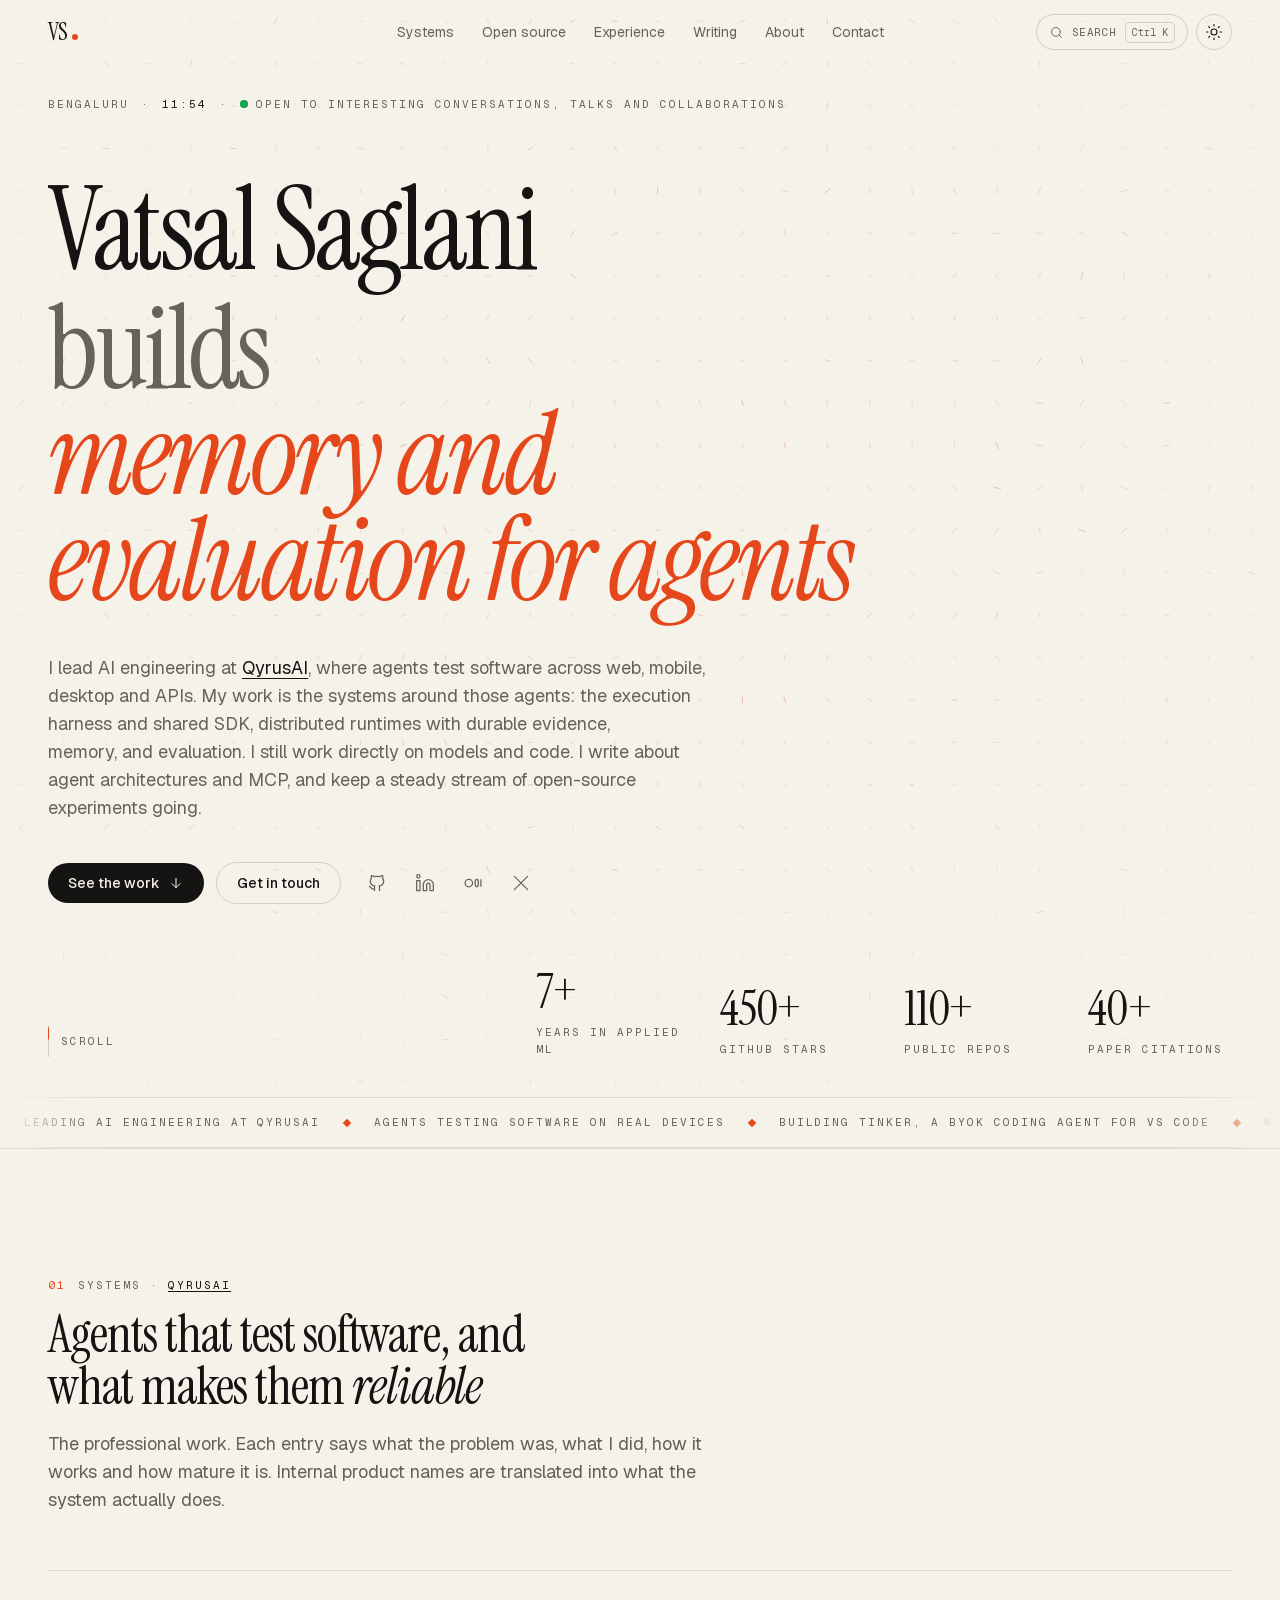
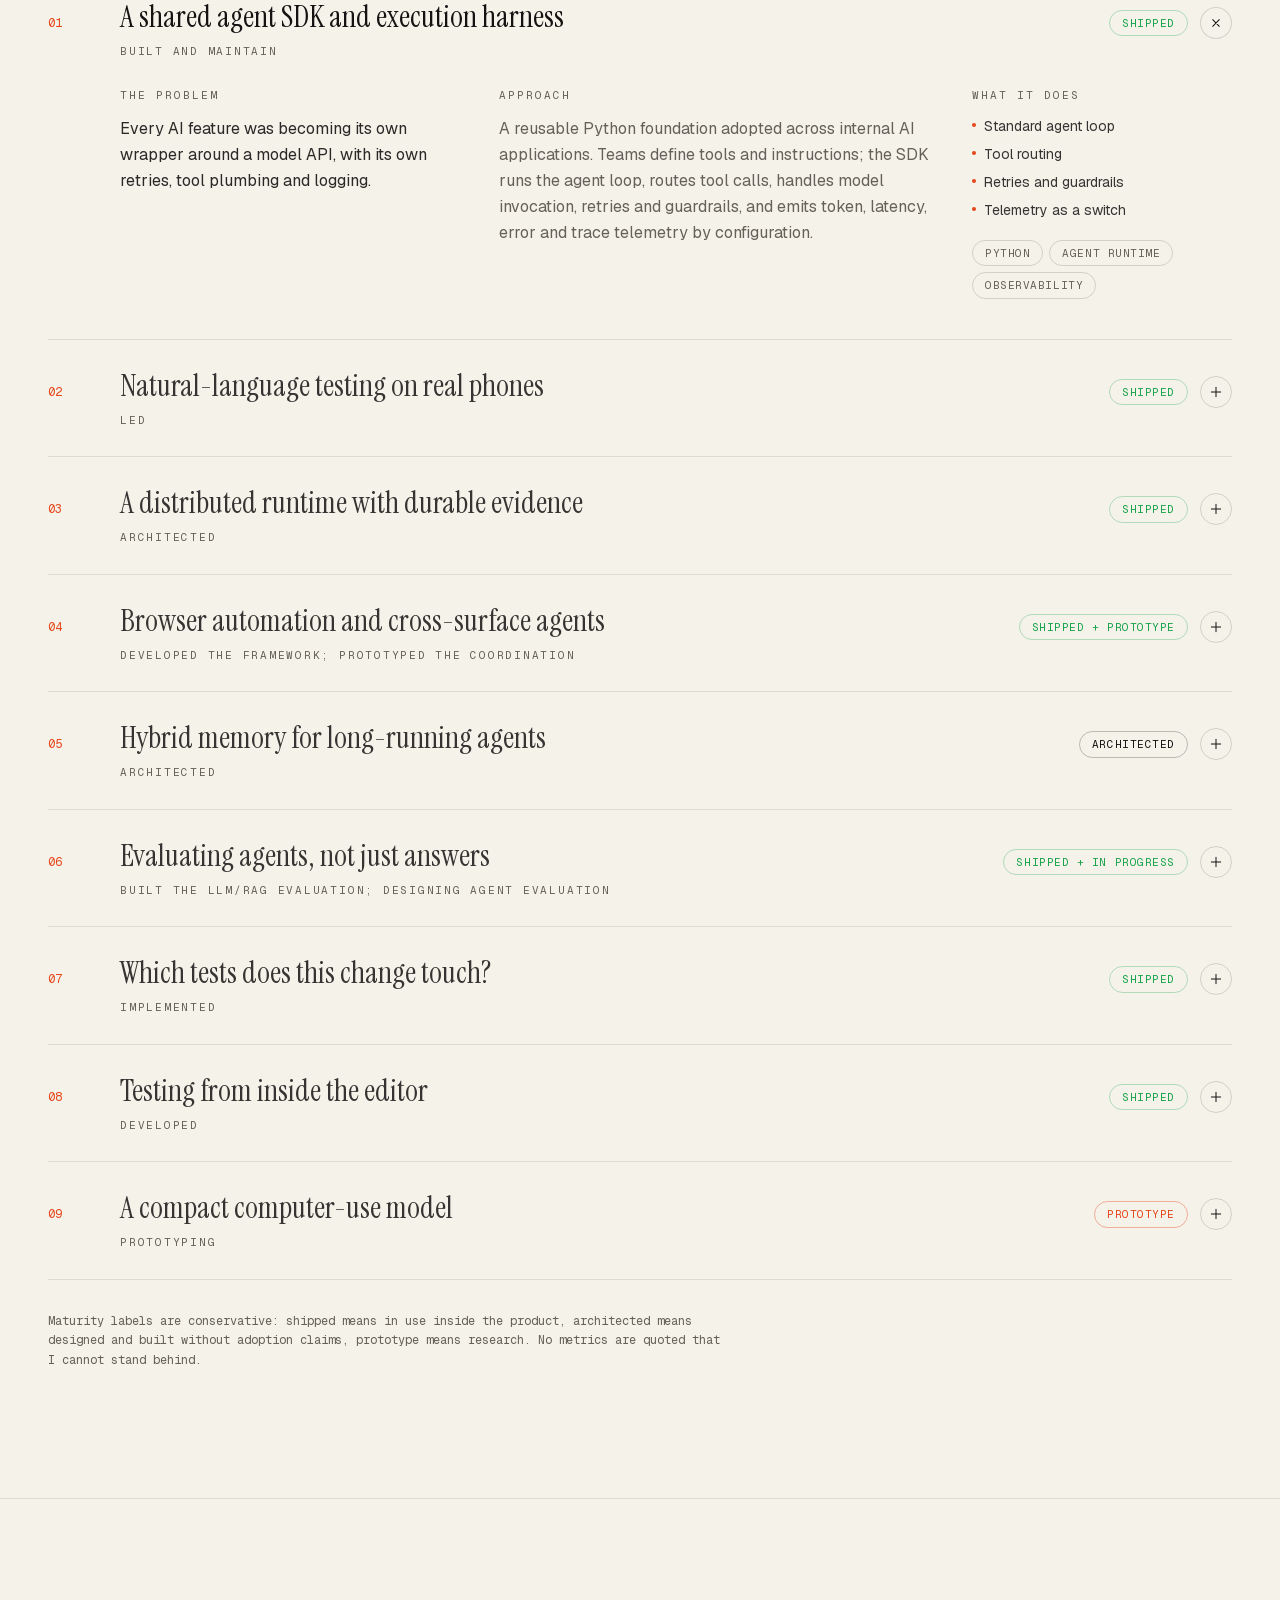
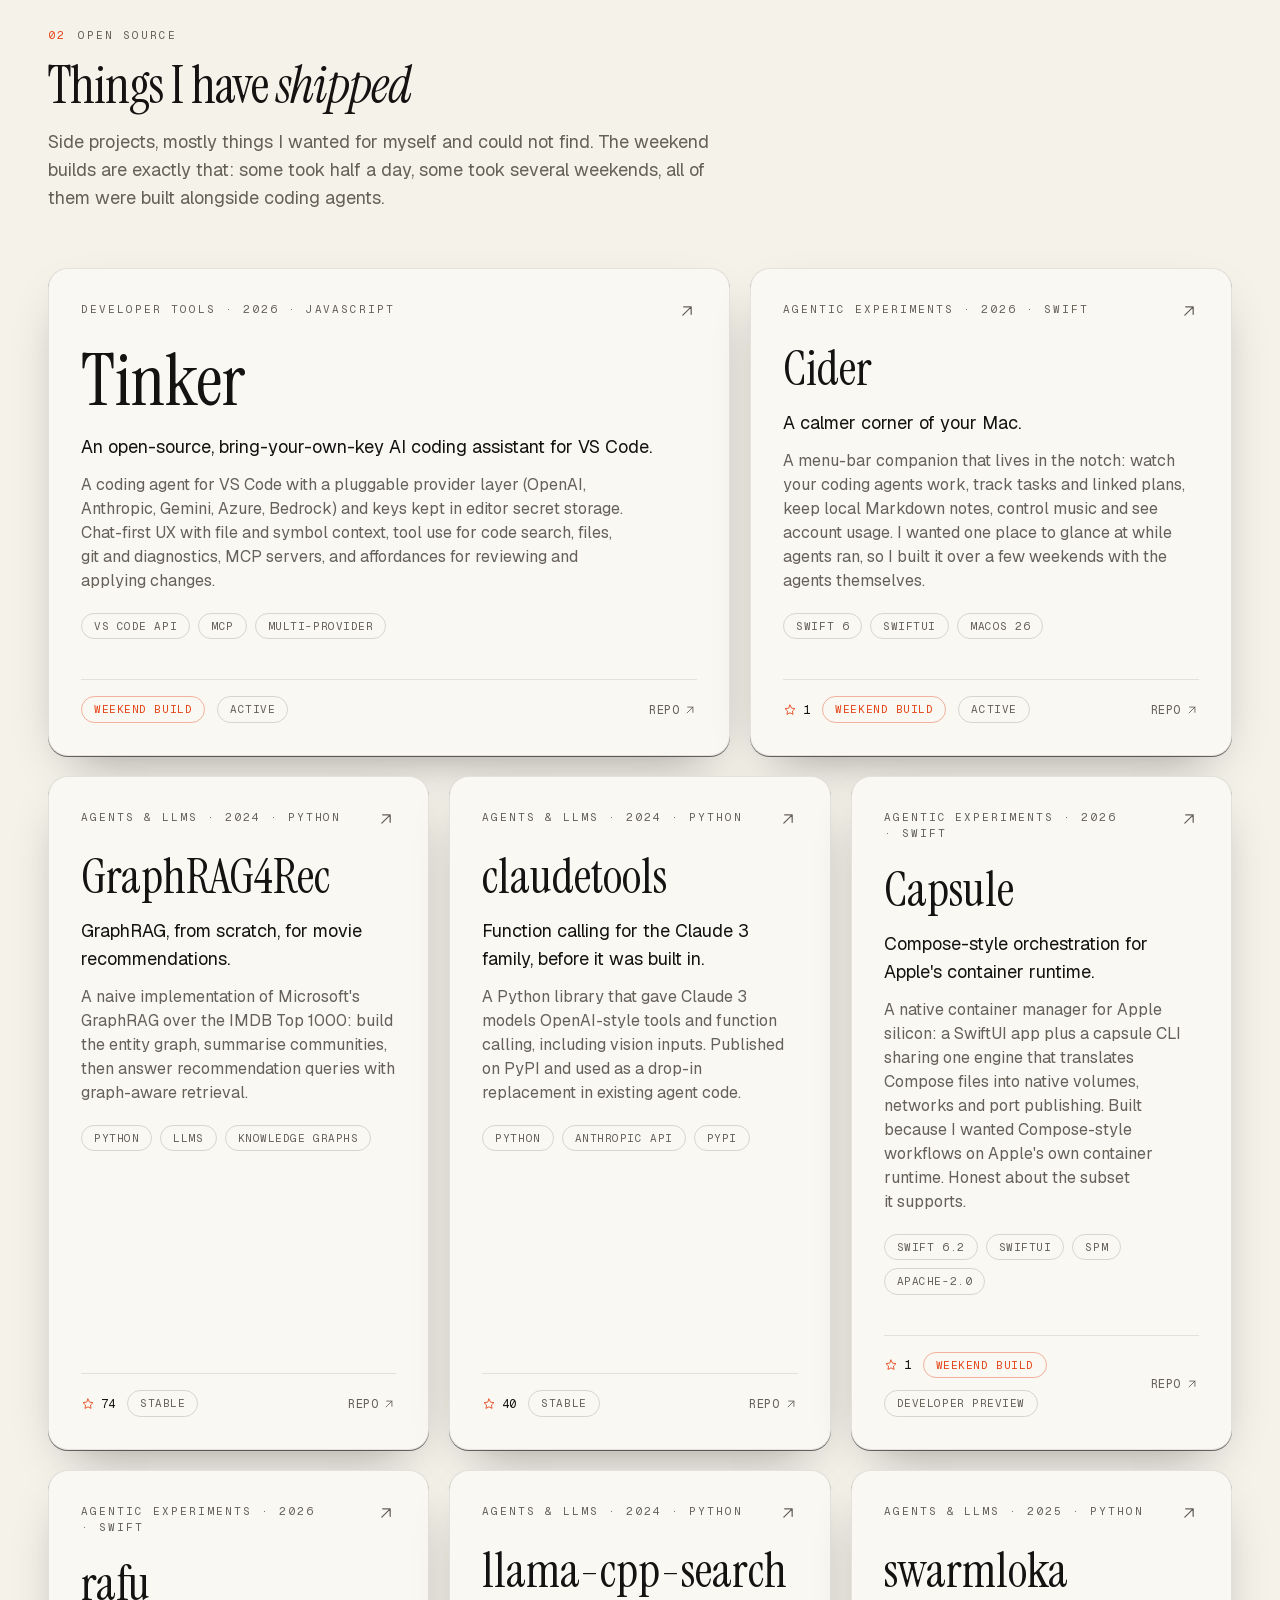
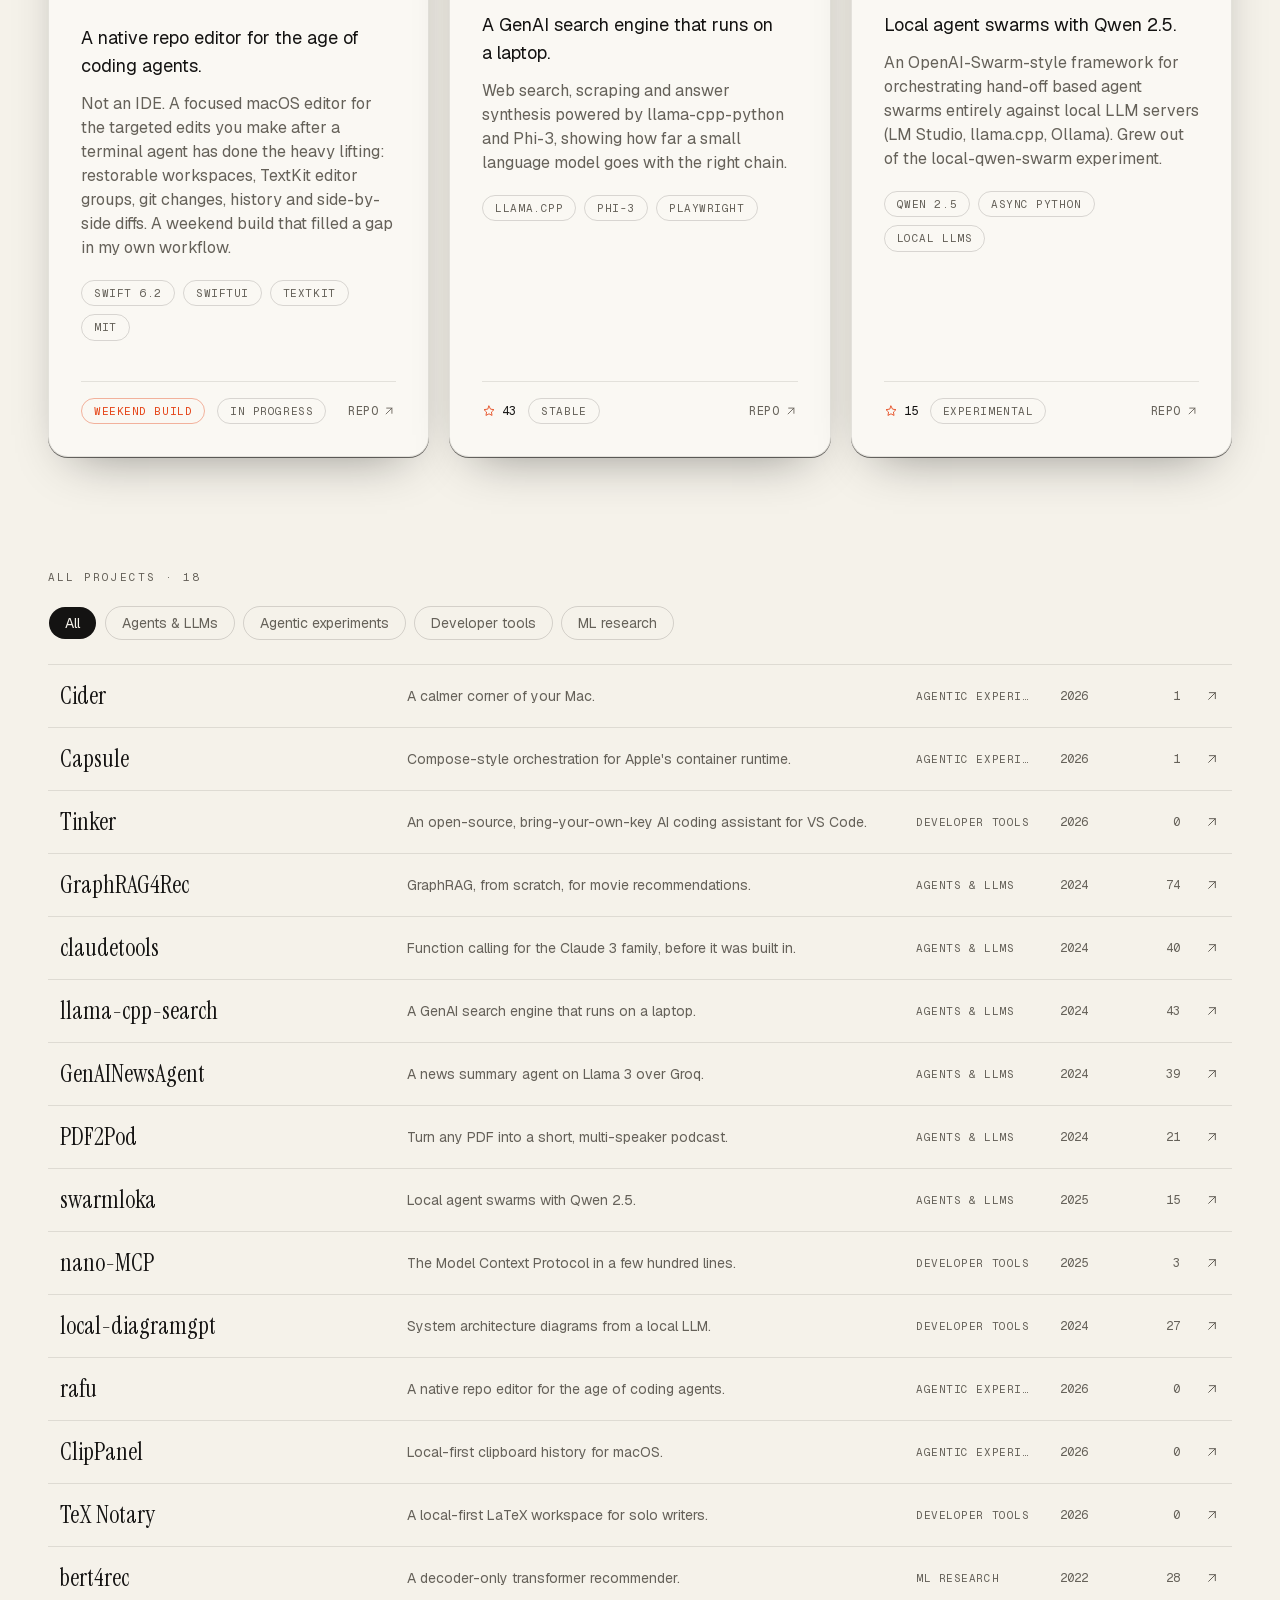
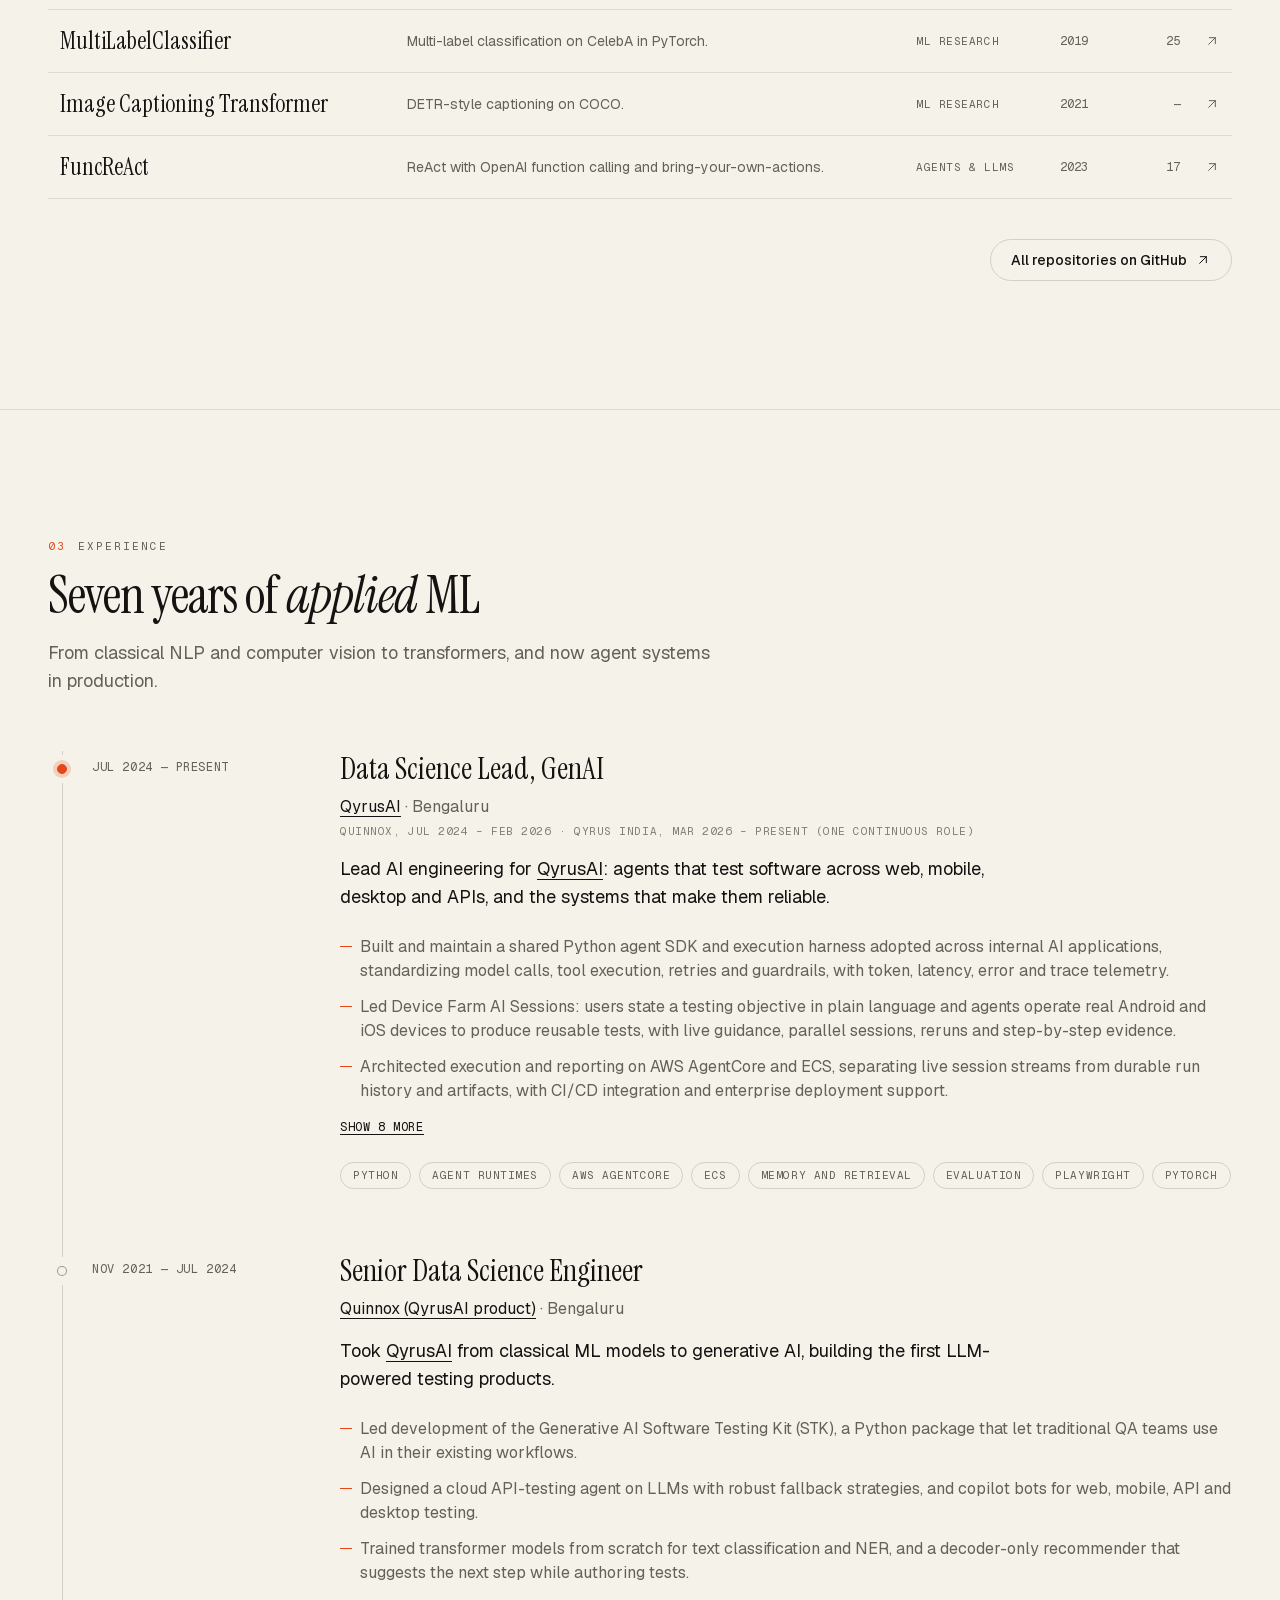
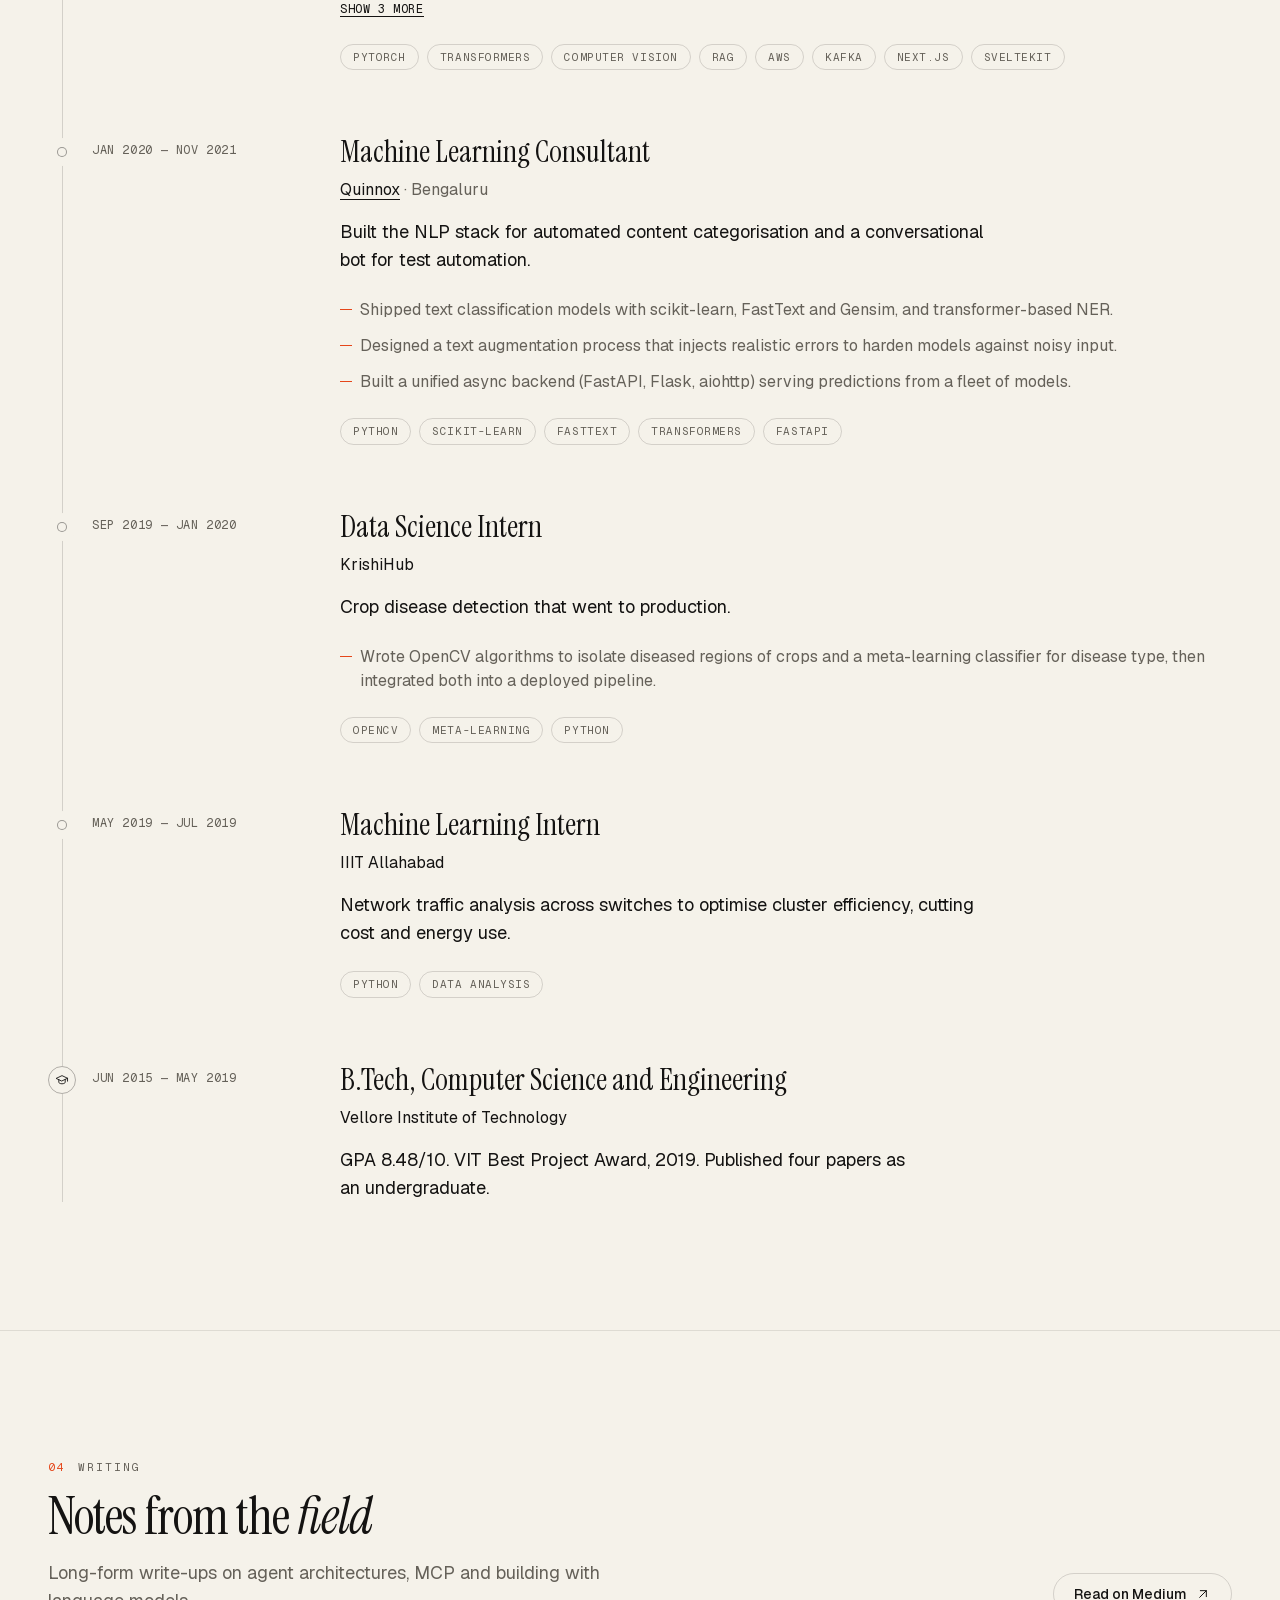
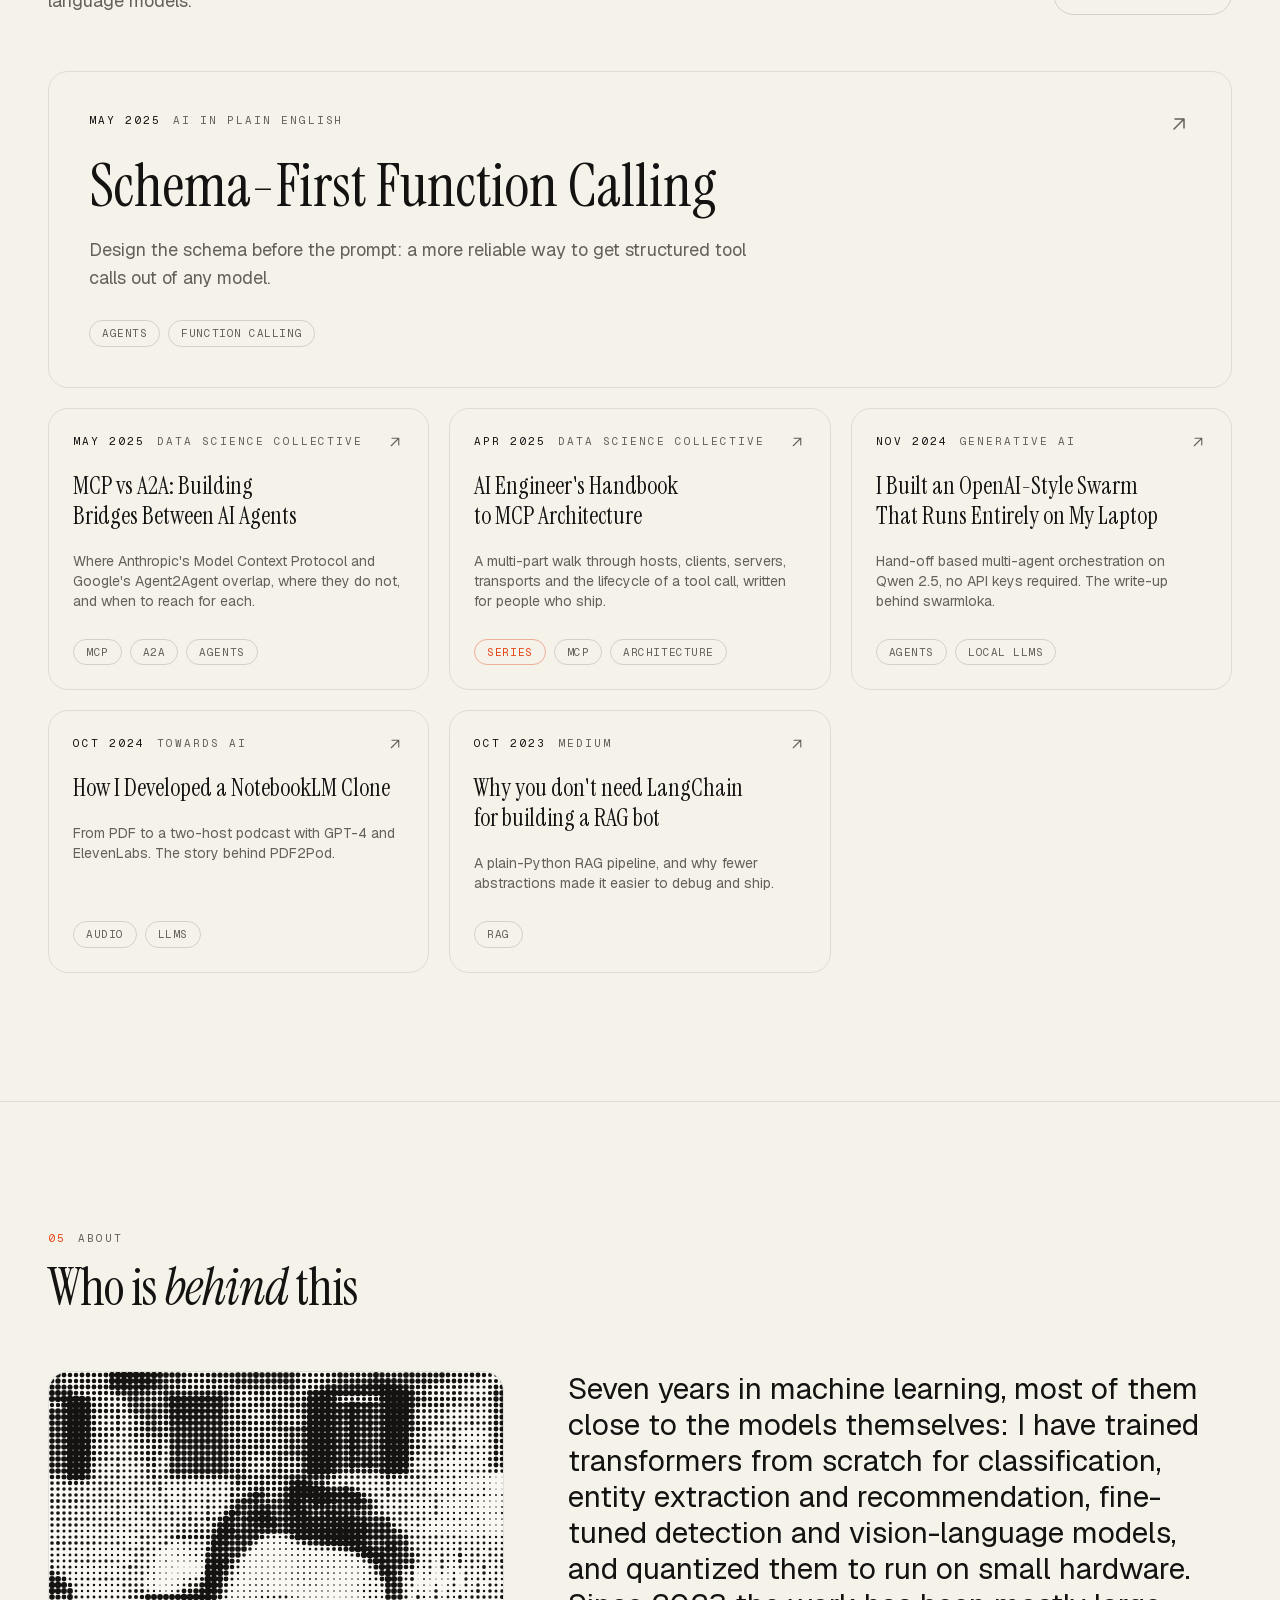
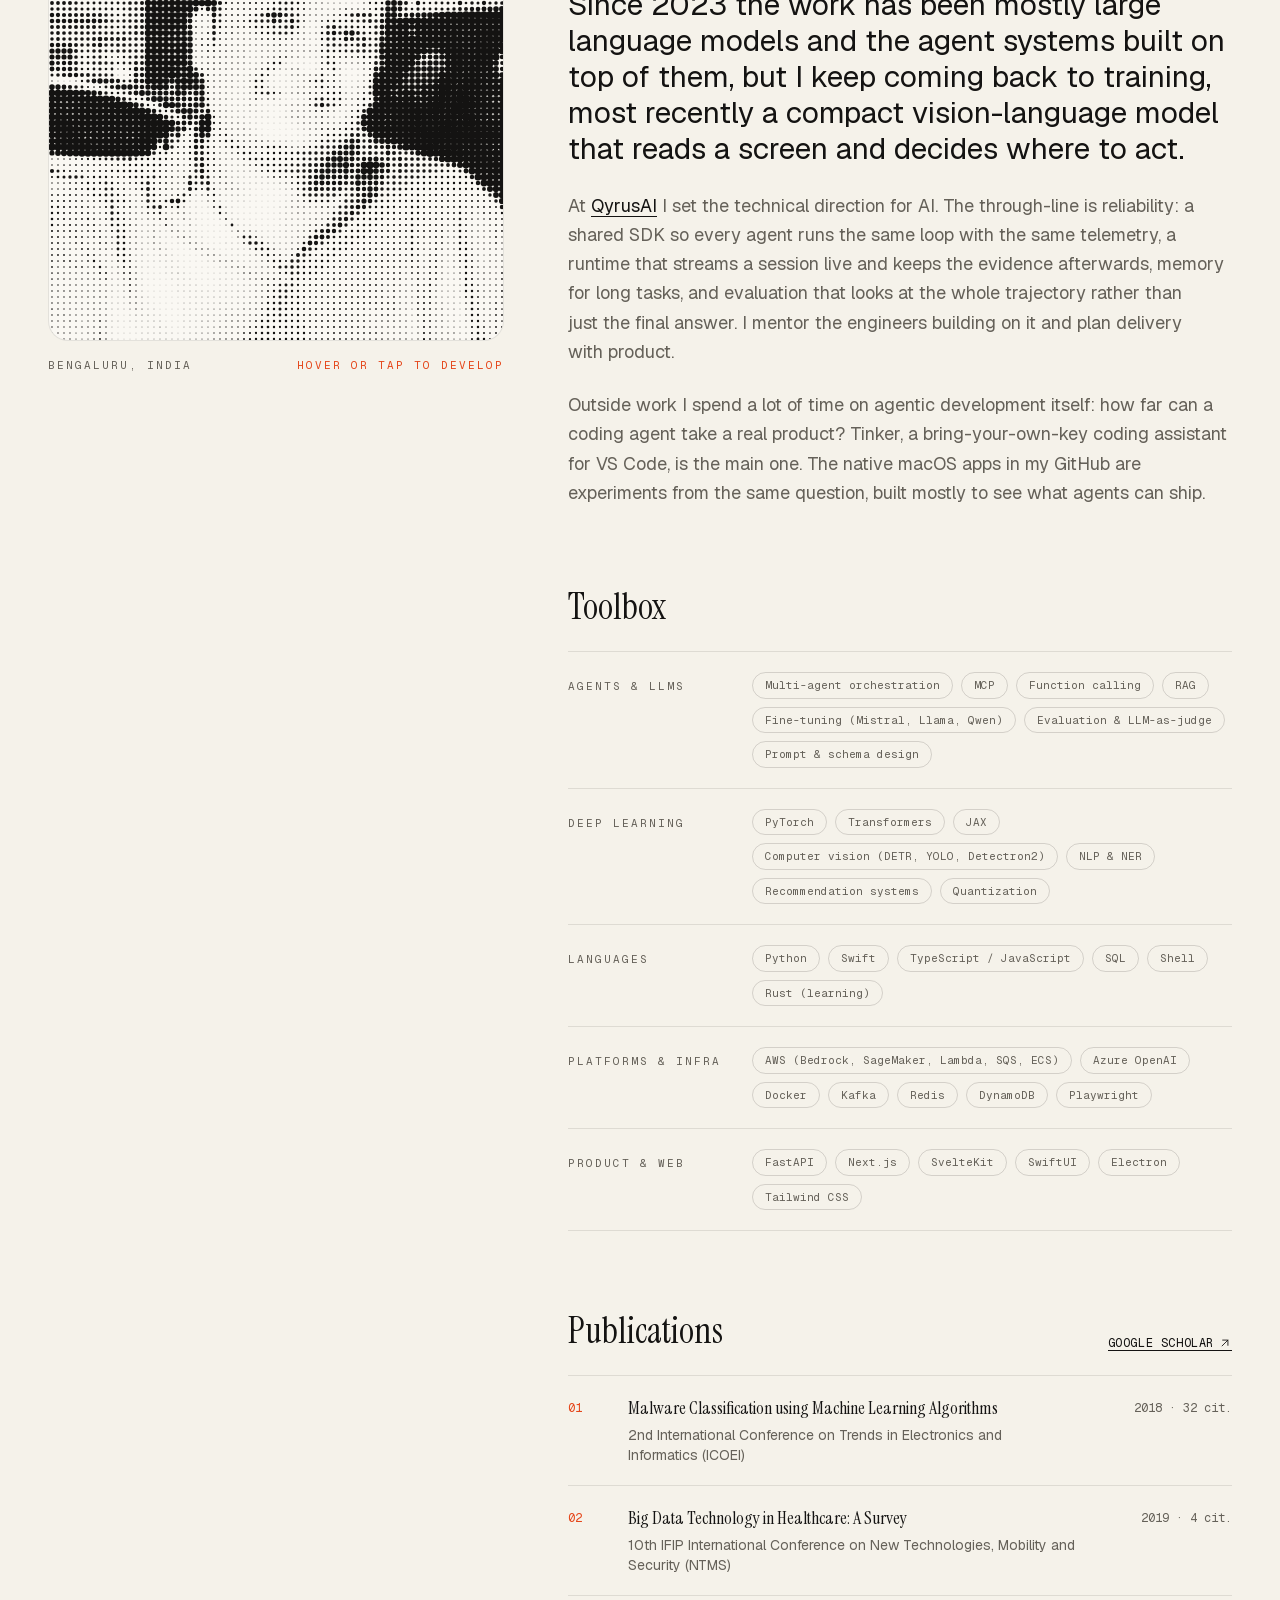
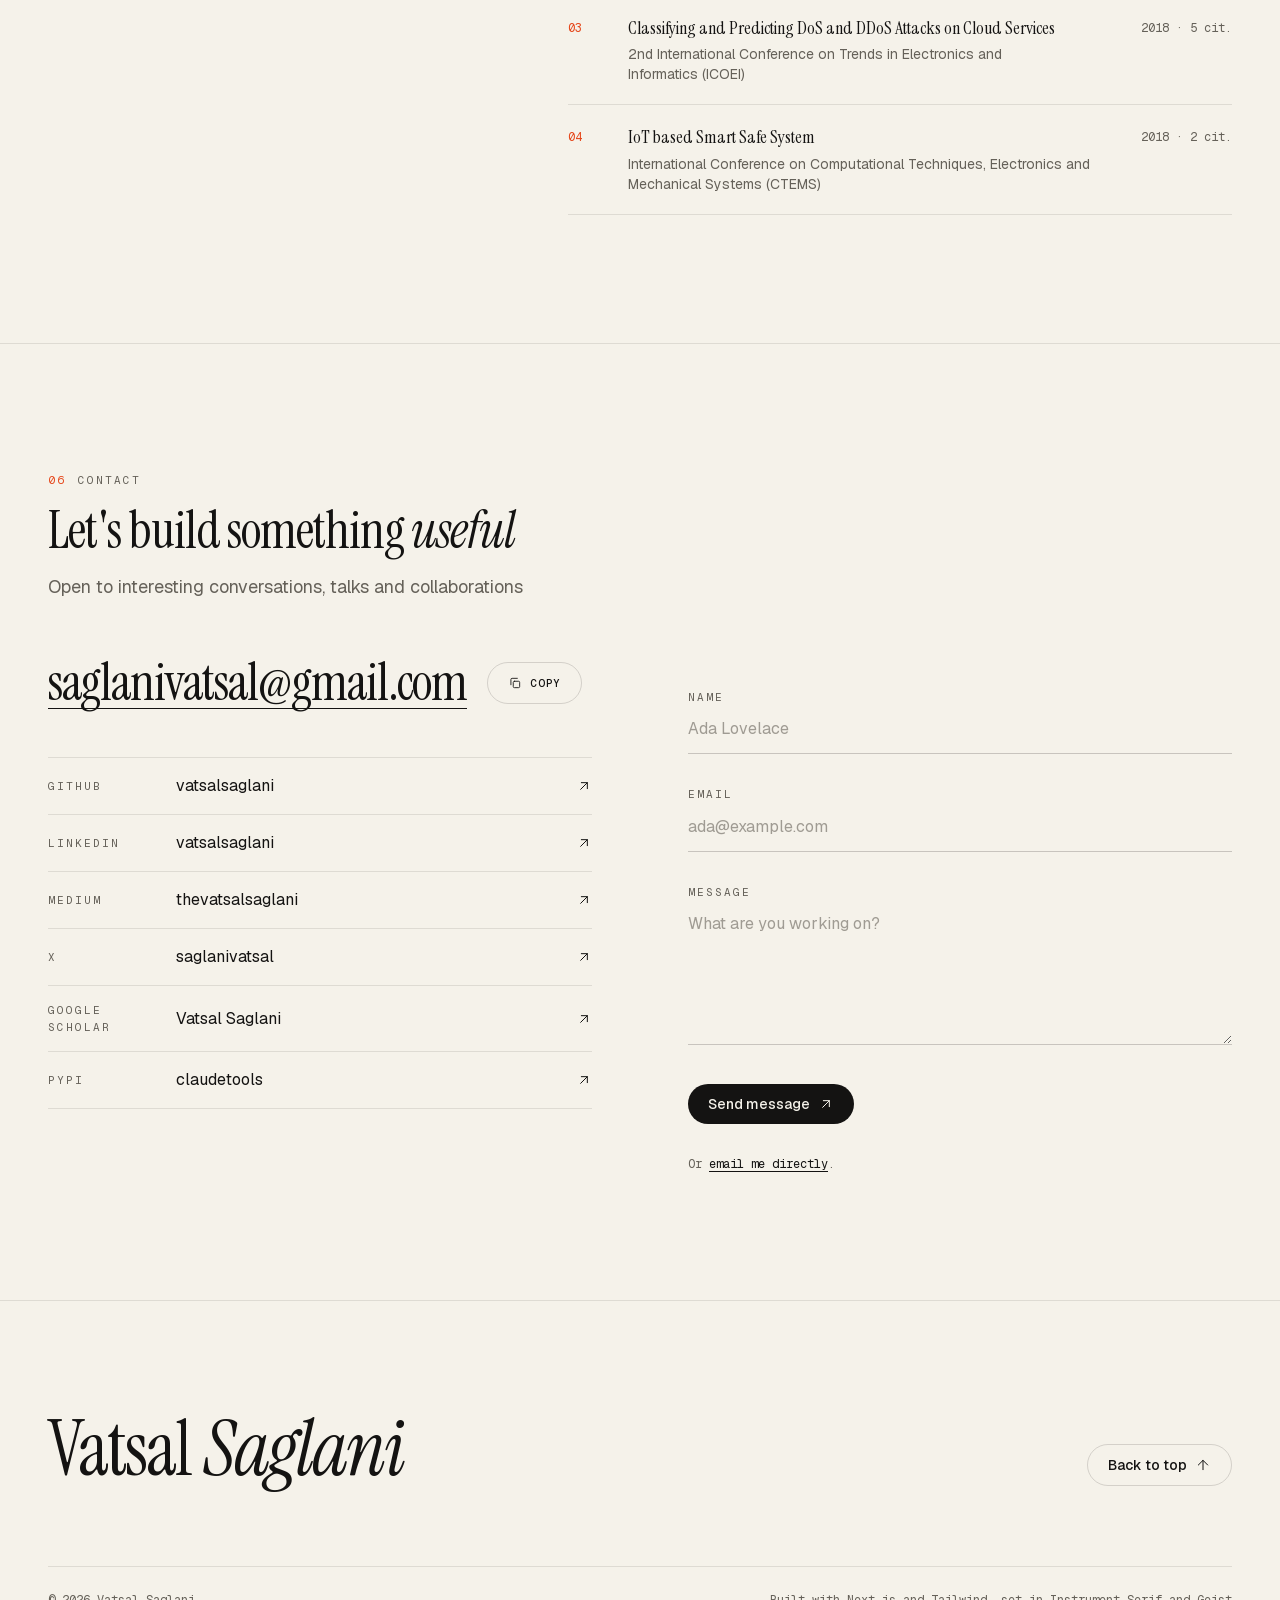
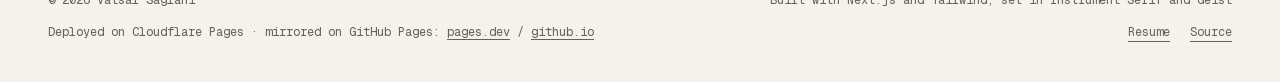
==== commit 7171d33d: "Publish site: Next 15.5.27 build Co-Authored-By: Claude Fable 5.1 <noreply@anthropic.com> Claude-Ses" ====
--- a/index.html
+++ b/index.html
@@ -1 +1 @@
-<!DOCTYPE html><!--h_xJfj3Cu6kG90vairx2c--><html lang="en" class="__variable_246ccd __variable_c29908 __variable_1f5468"><head><meta charSet="utf-8"/><meta name="viewport" content="width=device-width, initial-scale=1"/><link rel="preload" href="/_next/static/media/22a5144ee8d83bca-s.p.woff2" as="font" crossorigin="" type="font/woff2"/><link rel="preload" href="/_next/static/media/7d4881bb7e1bf84d-s.p.woff2" as="font" crossorigin="" type="font/woff2"/><link rel="preload" href="/_next/static/media/9cc5b37ab1350db7-s.p.woff2" as="font" crossorigin="" type="font/woff2"/><link rel="preload" href="/_next/static/media/e6099e249fd938cc-s.p.woff2" as="font" crossorigin="" type="font/woff2"/><link rel="stylesheet" href="/_next/static/css/551a061324b48bbd.css" data-precedence="next"/><link rel="preload" as="script" fetchPriority="low" href="/_next/static/chunks/webpack-665c50629f91c9d4.js"/><script src="/_next/static/chunks/4bd1b696-c023c6e3521b1417.js" async=""></script><script src="/_next/static/chunks/255-a7ba4d37dca2f1fa.js" async=""></script><script src="/_next/static/chunks/main-app-f5ae273db3efd470.js" async=""></script><script src="/_next/static/chunks/app/layout-475cb6a41818b07e.js" async=""></script><script src="/_next/static/chunks/619-ba102abea3e3d0e4.js" async=""></script><script src="/_next/static/chunks/430-6dc5d036473daa64.js" async=""></script><script src="/_next/static/chunks/app/page-7797ed719f1bb1cc.js" async=""></script><meta name="next-size-adjust" content=""/><meta name="theme-color" media="(prefers-color-scheme: light)" content="#f5f2ea"/><meta name="theme-color" media="(prefers-color-scheme: dark)" content="#0b0b0e"/><title>Vatsal Saglani — Data Science Lead, GenAI at QyrusAI</title><meta name="description" content="Vatsal Saglani builds AI agents that test software, and the systems that make them reliable: agent SDKs, distributed runtimes, memory and evaluation at QyrusAI, plus open-source LLM tooling."/><link rel="author" href="https://github.com/vatsalsaglani"/><meta name="author" content="Vatsal Saglani"/><meta name="keywords" content="Vatsal Saglani,GenAI,AI agents,MCP,LLM,Swift,macOS,QyrusAI,machine learning,Bengaluru"/><meta name="creator" content="Vatsal Saglani"/><meta name="robots" content="index, follow"/><link rel="canonical" href="https://vatsalsaglani.pages.dev/"/><meta property="og:title" content="Vatsal Saglani — Data Science Lead, GenAI at QyrusAI"/><meta property="og:description" content="Vatsal Saglani builds AI agents that test software, and the systems that make them reliable: agent SDKs, distributed runtimes, memory and evaluation at QyrusAI, plus open-source LLM tooling."/><meta property="og:url" content="https://vatsalsaglani.pages.dev/"/><meta property="og:site_name" content="Vatsal Saglani"/><meta property="og:locale" content="en_US"/><meta property="og:image" content="https://vatsalsaglani.pages.dev/assets/og.png"/><meta property="og:image:width" content="1200"/><meta property="og:image:height" content="630"/><meta property="og:image:alt" content="Vatsal Saglani — portfolio"/><meta property="og:type" content="website"/><meta name="twitter:card" content="summary_large_image"/><meta name="twitter:creator" content="@saglanivatsal"/><meta name="twitter:title" content="Vatsal Saglani — Data Science Lead, GenAI at QyrusAI"/><meta name="twitter:description" content="Vatsal Saglani builds AI agents that test software, and the systems that make them reliable: agent SDKs, distributed runtimes, memory and evaluation at QyrusAI, plus open-source LLM tooling."/><meta name="twitter:image" content="https://vatsalsaglani.pages.dev/assets/og.png"/><link rel="shortcut icon" href="/favicon.svg"/><link rel="icon" href="/favicon.svg"/><link rel="apple-touch-icon" href="/favicon.svg"/><script>(function(){try{var s=localStorage.getItem('theme');var m=window.matchMedia('(prefers-color-scheme: light)').matches;var t=s||(m?'light':'dark');document.documentElement.setAttribute('data-theme',t);}catch(e){document.documentElement.setAttribute('data-theme','dark');}})();</script><script src="/_next/static/chunks/polyfills-42372ed130431b0a.js" noModule=""></script></head><body class="min-h-dvh"><div hidden=""><!--$--><!--/$--></div><header class="fixed inset-x-0 top-0 z-50 border-b transition-[background-color,border-color,backdrop-filter] duration-300 border-transparent bg-transparent"><div class="wrap grid h-16 grid-cols-[1fr_auto] items-center md:grid-cols-[1fr_auto_1fr]"><a href="#top" class="group flex w-fit items-center gap-1 font-serif text-2xl leading-none tracking-tight" aria-label="Vatsal Saglani, back to top"><span>VS</span><span class="h-1.5 w-1.5 translate-y-[5px] rounded-full bg-accent transition-transform duration-300 group-hover:scale-150"></span></a><nav aria-label="Primary" class="hidden items-center gap-1 md:flex"><a href="#systems" class="relative px-3 py-2 text-sm transition-colors duration-300 text-muted hover:text-fg">Systems</a><a href="#work" class="relative px-3 py-2 text-sm transition-colors duration-300 text-muted hover:text-fg">Open source</a><a href="#experience" class="relative px-3 py-2 text-sm transition-colors duration-300 text-muted hover:text-fg">Experience</a><a href="#writing" class="relative px-3 py-2 text-sm transition-colors duration-300 text-muted hover:text-fg">Writing</a><a href="#about" class="relative px-3 py-2 text-sm transition-colors duration-300 text-muted hover:text-fg">About</a><a href="#contact" class="relative px-3 py-2 text-sm transition-colors duration-300 text-muted hover:text-fg">Contact</a></nav><div class="flex items-center justify-end gap-2"><button type="button" aria-label="Search and commands" class="inline-flex h-9 items-center gap-2 rounded-full border border-line/15 px-3 font-mono text-[11px] uppercase tracking-wider text-muted transition-colors duration-300 hover:border-line/40 hover:text-fg"><svg viewBox="0 0 24 24" width="1em" height="1em" fill="none" stroke="currentColor" stroke-width="1.5" stroke-linecap="round" stroke-linejoin="round" aria-hidden="true" focusable="false" class="text-[15px]"><circle cx="11" cy="11" r="7"></circle><path d="M20 20l-3.5-3.5"></path></svg><span class="hidden sm:inline">Search</span><kbd class="hidden min-w-[2.75rem] rounded border border-line/15 px-1.5 py-0.5 text-center font-mono text-[10px] normal-case tracking-normal sm:inline-block">Ctrl K</kbd></button><button type="button" aria-label="Toggle theme" title="Toggle theme" class="relative grid h-9 w-9 place-items-center rounded-full border border-line/15 text-fg transition-colors duration-300 hover:border-line/40 hover:text-accent"><span class="grid place-items-center opacity-60"><svg viewBox="0 0 24 24" width="1em" height="1em" fill="none" stroke="currentColor" stroke-width="1.5" stroke-linecap="round" stroke-linejoin="round" aria-hidden="true" focusable="false" class="text-[18px]"><path d="M20 14.5A8.5 8.5 0 0 1 9.5 4 8.5 8.5 0 1 0 20 14.5z"></path></svg></span></button><button type="button" aria-label="Open menu" aria-expanded="false" aria-controls="mobile-menu" class="grid h-9 w-9 place-items-center rounded-full border border-line/15 text-fg transition-colors hover:border-line/40 md:hidden"><svg viewBox="0 0 24 24" width="1em" height="1em" fill="none" stroke="currentColor" stroke-width="1.5" stroke-linecap="round" stroke-linejoin="round" aria-hidden="true" focusable="false" class="text-[18px]"><path d="M4 8h16M4 16h16"></path></svg></button></div></div></header><main><section id="top" class="relative flex min-h-[100svh] flex-col overflow-hidden"><canvas aria-hidden="true" class="pointer-events-none absolute inset-0 h-full w-full" style="mask-image:radial-gradient(ellipse 85% 80% at 50% 38%, #000 35%, transparent 100%);-webkit-mask-image:radial-gradient(ellipse 85% 80% at 50% 38%, #000 35%, transparent 100%)"></canvas><div class="wrap relative z-10 flex flex-1 flex-col pb-8 pt-24 md:pb-10"><div class="eyebrow flex flex-wrap items-center gap-x-3 gap-y-1.5" style="opacity:0;transform:translateY(16px)"><span>Bengaluru</span><span aria-hidden="true">·</span><time class="tabular-nums text-fg">--:--</time><span aria-hidden="true">·</span><span class="flex items-center gap-2"><span class="relative flex h-2 w-2"><span class="absolute inset-0 rounded-full bg-signal opacity-60 motion-safe:animate-ping"></span><span class="relative h-2 w-2 rounded-full bg-signal motion-safe:animate-pulseDot"></span></span>Open to interesting conversations, talks and collaborations</span></div><div class="my-auto py-12 md:py-16"><h1 class="break-words font-serif text-display-xl"><span class="block"><span class="inline-block overflow-hidden pb-[0.12em] align-bottom"><span class="inline-block" style="transform:translateY(110%) rotate(2deg)">Vatsal</span></span> <span class="inline-block overflow-hidden pb-[0.12em] align-bottom"><span class="inline-block" style="transform:translateY(110%) rotate(2deg)">Saglani</span></span></span><span class="block" style="opacity:0;transform:translateY(24px)"><span class="text-muted">builds</span> <span class="inline-grid max-w-full align-top"><span aria-hidden="true" class="invisible col-start-1 row-start-1"><em class="italic">AI agents that test software</em></span><span aria-hidden="true" class="invisible col-start-1 row-start-1"><em class="italic">the harnesses that make them reliable</em></span><span aria-hidden="true" class="invisible col-start-1 row-start-1"><em class="italic">memory and evaluation for agents</em></span><span aria-hidden="true" class="invisible col-start-1 row-start-1"><em class="italic">SDKs other teams build on</em></span><span class="col-start-1 row-start-1" style="opacity:1;filter:blur(0px);transform:none"><em class="italic text-accent">AI agents that test software</em></span></span></span></h1><p class="mt-8 max-w-2xl text-base text-muted md:mt-10 md:text-lg" style="opacity:0;transform:translateY(16px)">I lead AI engineering at <a href="https://qyrus.ai" target="_blank" rel="noopener noreferrer" class="link-underline text-fg">QyrusAI</a>, where agents test software across web, mobile, desktop and APIs. My work is the systems around those agents: the execution harness and shared SDK, distributed runtimes with durable evidence, memory, and evaluation. I still work directly on models and code. I write about agent architectures and MCP, and keep a steady stream of open-source experiments going.</p><div class="mt-8 flex flex-wrap items-center gap-3 md:mt-10" style="opacity:0;transform:translateY(16px)"><a href="#work" class="btn-primary">See the work<svg viewBox="0 0 24 24" width="1em" height="1em" fill="none" stroke="currentColor" stroke-width="1.5" stroke-linecap="round" stroke-linejoin="round" aria-hidden="true" focusable="false" class="text-base"><path d="M12 5v14M6 13l6 6 6-6"></path></svg></a><a href="#contact" class="btn-ghost">Get in touch</a><ul class="ml-1 flex items-center gap-2"><li><a href="https://github.com/vatsalsaglani" target="_blank" rel="noopener noreferrer" aria-label="GitHub (opens in a new tab)" class="grid h-10 w-10 place-items-center rounded-full text-muted transition-all duration-300 hover:-translate-y-0.5 hover:bg-line/10 hover:text-accent"><svg viewBox="0 0 24 24" width="1em" height="1em" fill="none" stroke="currentColor" stroke-width="1.5" stroke-linecap="round" stroke-linejoin="round" aria-hidden="true" focusable="false" class="text-[20px]"><path d="M9 19c-4.3 1.4-4.3-2.5-6-3m12 5v-3.5c0-1 .1-1.4-.5-2 2.8-.3 5.5-1.4 5.5-6a4.6 4.6 0 0 0-1.3-3.2 4.2 4.2 0 0 0-.1-3.2s-1.1-.3-3.5 1.3a12.3 12.3 0 0 0-6.2 0C6.5 2.8 5.4 3.1 5.4 3.1a4.2 4.2 0 0 0-.1 3.2A4.6 4.6 0 0 0 4 9.5c0 4.6 2.7 5.7 5.5 6-.6.6-.6 1.2-.5 2V21"></path></svg></a></li><li><a href="https://www.linkedin.com/in/vatsalsaglani/" target="_blank" rel="noopener noreferrer" aria-label="LinkedIn (opens in a new tab)" class="grid h-10 w-10 place-items-center rounded-full text-muted transition-all duration-300 hover:-translate-y-0.5 hover:bg-line/10 hover:text-accent"><svg viewBox="0 0 24 24" width="1em" height="1em" fill="none" stroke="currentColor" stroke-width="1.5" stroke-linecap="round" stroke-linejoin="round" aria-hidden="true" focusable="false" class="text-[20px]"><path d="M16 8a6 6 0 0 1 6 6v7h-4v-7a2 2 0 0 0-4 0v7h-4v-7a6 6 0 0 1 6-6z"></path><rect x="2" y="9" width="4" height="12"></rect><circle cx="4" cy="4" r="2"></circle></svg></a></li><li><a href="https://thevatsalsaglani.medium.com" target="_blank" rel="noopener noreferrer" aria-label="Medium (opens in a new tab)" class="grid h-10 w-10 place-items-center rounded-full text-muted transition-all duration-300 hover:-translate-y-0.5 hover:bg-line/10 hover:text-accent"><svg viewBox="0 0 24 24" width="1em" height="1em" fill="none" stroke="currentColor" stroke-width="1.5" stroke-linecap="round" stroke-linejoin="round" aria-hidden="true" focusable="false" class="text-[20px]"><circle cx="7" cy="12" r="4.5"></circle><ellipse cx="16.5" cy="12" rx="2" ry="4.5"></ellipse><path d="M21.5 8v8"></path></svg></a></li><li><a href="https://x.com/saglanivatsal" target="_blank" rel="noopener noreferrer" aria-label="X (opens in a new tab)" class="grid h-10 w-10 place-items-center rounded-full text-muted transition-all duration-300 hover:-translate-y-0.5 hover:bg-line/10 hover:text-accent"><svg viewBox="0 0 24 24" width="1em" height="1em" fill="none" stroke="currentColor" stroke-width="1.5" stroke-linecap="round" stroke-linejoin="round" aria-hidden="true" focusable="false" class="text-[20px]"><path d="M4 4l16 16M20 4L4 20"></path></svg></a></li></ul></div></div><div class="flex flex-col gap-8 md:flex-row md:items-end md:justify-between"><a href="#work" class="eyebrow hidden w-fit items-center gap-3 md:flex" aria-label="Scroll to work" style="opacity:0;transform:translateY(16px)"><span class="relative block h-8 w-px overflow-hidden bg-line/15"><span class="absolute inset-x-0 top-0 h-3 bg-accent"></span></span>scroll</a><dl class="grid grid-cols-2 gap-x-8 gap-y-5 sm:grid-cols-4 md:gap-x-10" style="opacity:0;transform:translateY(16px)"><div class="flex flex-col-reverse"><dt class="eyebrow mt-2 max-w-[9rem]">Years in applied ML</dt><dd class="font-serif text-4xl leading-none tracking-tight md:text-5xl">7+</dd></div><div class="flex flex-col-reverse"><dt class="eyebrow mt-2 max-w-[9rem]">GitHub stars</dt><dd class="font-serif text-4xl leading-none tracking-tight md:text-5xl">450+</dd></div><div class="flex flex-col-reverse"><dt class="eyebrow mt-2 max-w-[9rem]">Public repos</dt><dd class="font-serif text-4xl leading-none tracking-tight md:text-5xl">110+</dd></div><div class="flex flex-col-reverse"><dt class="eyebrow mt-2 max-w-[9rem]">Paper citations</dt><dd class="font-serif text-4xl leading-none tracking-tight md:text-5xl">40+</dd></div></dl></div></div><div class="relative z-10"><div class="group relative overflow-hidden border-y border-line/10 py-4 [mask-image:linear-gradient(90deg,transparent,#000_8%,#000_92%,transparent)]"><div class="flex w-max animate-marquee group-hover:[animation-play-state:paused]" style="animation-duration:40s"><ul class="flex shrink-0 items-center"><li class="flex items-center whitespace-nowrap font-mono text-[11px] uppercase tracking-[0.18em] text-muted"><span class="px-6">Leading AI engineering at QyrusAI</span><span class="h-1.5 w-1.5 rotate-45 bg-accent" aria-hidden="true"></span></li><li class="flex items-center whitespace-nowrap font-mono text-[11px] uppercase tracking-[0.18em] text-muted"><span class="px-6">Agents testing software on real devices</span><span class="h-1.5 w-1.5 rotate-45 bg-accent" aria-hidden="true"></span></li><li class="flex items-center whitespace-nowrap font-mono text-[11px] uppercase tracking-[0.18em] text-muted"><span class="px-6">Building Tinker, a BYOK coding agent for VS Code</span><span class="h-1.5 w-1.5 rotate-45 bg-accent" aria-hidden="true"></span></li><li class="flex items-center whitespace-nowrap font-mono text-[11px] uppercase tracking-[0.18em] text-muted"><span class="px-6">Writing about MCP and agent architectures</span><span class="h-1.5 w-1.5 rotate-45 bg-accent" aria-hidden="true"></span></li><li class="flex items-center whitespace-nowrap font-mono text-[11px] uppercase tracking-[0.18em] text-muted"><span class="px-6">Shipping products with coding agents</span><span class="h-1.5 w-1.5 rotate-45 bg-accent" aria-hidden="true"></span></li><li class="flex items-center whitespace-nowrap font-mono text-[11px] uppercase tracking-[0.18em] text-muted"><span class="px-6">Running agent swarms on local LLMs</span><span class="h-1.5 w-1.5 rotate-45 bg-accent" aria-hidden="true"></span></li><li class="flex items-center whitespace-nowrap font-mono text-[11px] uppercase tracking-[0.18em] text-muted"><span class="px-6">Based in Bengaluru</span><span class="h-1.5 w-1.5 rotate-45 bg-accent" aria-hidden="true"></span></li></ul><ul class="flex shrink-0 items-center" aria-hidden="true"><li class="flex items-center whitespace-nowrap font-mono text-[11px] uppercase tracking-[0.18em] text-muted"><span class="px-6">Leading AI engineering at QyrusAI</span><span class="h-1.5 w-1.5 rotate-45 bg-accent" aria-hidden="true"></span></li><li class="flex items-center whitespace-nowrap font-mono text-[11px] uppercase tracking-[0.18em] text-muted"><span class="px-6">Agents testing software on real devices</span><span class="h-1.5 w-1.5 rotate-45 bg-accent" aria-hidden="true"></span></li><li class="flex items-center whitespace-nowrap font-mono text-[11px] uppercase tracking-[0.18em] text-muted"><span class="px-6">Building Tinker, a BYOK coding agent for VS Code</span><span class="h-1.5 w-1.5 rotate-45 bg-accent" aria-hidden="true"></span></li><li class="flex items-center whitespace-nowrap font-mono text-[11px] uppercase tracking-[0.18em] text-muted"><span class="px-6">Writing about MCP and agent architectures</span><span class="h-1.5 w-1.5 rotate-45 bg-accent" aria-hidden="true"></span></li><li class="flex items-center whitespace-nowrap font-mono text-[11px] uppercase tracking-[0.18em] text-muted"><span class="px-6">Shipping products with coding agents</span><span class="h-1.5 w-1.5 rotate-45 bg-accent" aria-hidden="true"></span></li><li class="flex items-center whitespace-nowrap font-mono text-[11px] uppercase tracking-[0.18em] text-muted"><span class="px-6">Running agent swarms on local LLMs</span><span class="h-1.5 w-1.5 rotate-45 bg-accent" aria-hidden="true"></span></li><li class="flex items-center whitespace-nowrap font-mono text-[11px] uppercase tracking-[0.18em] text-muted"><span class="px-6">Based in Bengaluru</span><span class="h-1.5 w-1.5 rotate-45 bg-accent" aria-hidden="true"></span></li></ul></div></div></div></section><section id="systems" class="scroll-mt-24 border-t border-line/10 py-24 md:py-32"><div class="wrap"><div class="mb-10 flex flex-col gap-6 md:mb-14 md:flex-row md:items-end md:justify-between"><div class="max-w-3xl"><p class="eyebrow mb-4 flex items-center gap-3"><span class="text-accent">01</span><span>Systems · <a href="https://qyrus.ai" target="_blank" rel="noopener noreferrer" class="link-underline text-fg">QyrusAI</a></span></p><h2 class="font-serif text-display-md">Agents that test software, and what makes them <em>reliable</em></h2><p class="mt-4 max-w-2xl text-base text-muted md:text-lg">The professional work. Each entry says what the problem was, what I did, how it works and how mature it is. Internal product names are translated into what the system actually does.</p></div></div><ul class="border-b border-line/10"><li class="border-t border-line/10" style="opacity:0;transform:translateY(24px)"><button type="button" aria-expanded="true" aria-controls="system-agent-sdk" class="group grid w-full grid-cols-[2.5rem_1fr_auto] items-baseline gap-4 py-6 text-left md:grid-cols-[3.5rem_1fr_auto] md:py-7"><span class="font-mono text-xs text-accent">01</span><span class="min-w-0"><span class="block font-serif text-2xl leading-tight transition-colors md:text-3xl text-fg">A shared agent SDK and execution harness</span><span class="mt-2 block font-mono text-[11px] uppercase tracking-[0.16em] text-muted">Built and maintain</span></span><span class="flex items-center gap-3"><span class="chip hidden sm:inline-flex text-signal border-signal/30">shipped</span><span aria-hidden="true" class="inline-flex h-8 w-8 items-center justify-center rounded-full border border-line/15 text-fg"><svg viewBox="0 0 24 24" class="h-4 w-4" fill="none" stroke="currentColor" stroke-width="1.5" stroke-linecap="round"><path d="M12 5v14M5 12h14"></path></svg></span></span></button><div id="system-agent-sdk" class="overflow-hidden" style="height:auto;opacity:1"><div class="grid gap-8 pb-10 pl-[3.5rem] pr-2 md:grid-cols-12 md:pl-[4.5rem]"><div class="md:col-span-4"><p class="eyebrow mb-3">The problem</p><p class="text-base leading-relaxed text-fg/90">Every AI feature was becoming its own wrapper around a model API, with its own retries, tool plumbing and logging.</p><span class="chip mt-5 sm:hidden text-signal border-signal/30">shipped</span></div><div class="md:col-span-5"><p class="eyebrow mb-3">Approach</p><p class="text-base leading-relaxed text-muted">A reusable Python foundation adopted across internal AI applications. Teams define tools and instructions; the SDK runs the agent loop, routes tool calls, handles model invocation, retries and guardrails, and emits token, latency, error and trace telemetry by configuration.</p></div><div class="md:col-span-3"><p class="eyebrow mb-3">What it does</p><ul class="space-y-2"><li class="flex gap-2 text-sm text-fg/85"><span class="mt-[0.55em] h-1 w-1 shrink-0 rounded-full bg-accent"></span>Standard agent loop</li><li class="flex gap-2 text-sm text-fg/85"><span class="mt-[0.55em] h-1 w-1 shrink-0 rounded-full bg-accent"></span>Tool routing</li><li class="flex gap-2 text-sm text-fg/85"><span class="mt-[0.55em] h-1 w-1 shrink-0 rounded-full bg-accent"></span>Retries and guardrails</li><li class="flex gap-2 text-sm text-fg/85"><span class="mt-[0.55em] h-1 w-1 shrink-0 rounded-full bg-accent"></span>Telemetry as a switch</li></ul><div class="mt-5 flex flex-wrap gap-1.5"><span class="chip">Python</span><span class="chip">Agent runtime</span><span class="chip">Observability</span></div></div></div></div></li><li class="border-t border-line/10" style="opacity:0;transform:translateY(24px)"><button type="button" aria-expanded="false" aria-controls="system-device-farm-ai-sessions" class="group grid w-full grid-cols-[2.5rem_1fr_auto] items-baseline gap-4 py-6 text-left md:grid-cols-[3.5rem_1fr_auto] md:py-7"><span class="font-mono text-xs text-accent">02</span><span class="min-w-0"><span class="block font-serif text-2xl leading-tight transition-colors md:text-3xl text-fg/85 group-hover:text-fg">Natural-language testing on real phones</span><span class="mt-2 block font-mono text-[11px] uppercase tracking-[0.16em] text-muted">Led</span></span><span class="flex items-center gap-3"><span class="chip hidden sm:inline-flex text-signal border-signal/30">shipped</span><span aria-hidden="true" class="inline-flex h-8 w-8 items-center justify-center rounded-full border border-line/15 text-fg"><svg viewBox="0 0 24 24" class="h-4 w-4" fill="none" stroke="currentColor" stroke-width="1.5" stroke-linecap="round"><path d="M12 5v14M5 12h14"></path></svg></span></span></button></li><li class="border-t border-line/10" style="opacity:0;transform:translateY(24px)"><button type="button" aria-expanded="false" aria-controls="system-distributed-runtime" class="group grid w-full grid-cols-[2.5rem_1fr_auto] items-baseline gap-4 py-6 text-left md:grid-cols-[3.5rem_1fr_auto] md:py-7"><span class="font-mono text-xs text-accent">03</span><span class="min-w-0"><span class="block font-serif text-2xl leading-tight transition-colors md:text-3xl text-fg/85 group-hover:text-fg">A distributed runtime with durable evidence</span><span class="mt-2 block font-mono text-[11px] uppercase tracking-[0.16em] text-muted">Architected</span></span><span class="flex items-center gap-3"><span class="chip hidden sm:inline-flex text-signal border-signal/30">shipped</span><span aria-hidden="true" class="inline-flex h-8 w-8 items-center justify-center rounded-full border border-line/15 text-fg"><svg viewBox="0 0 24 24" class="h-4 w-4" fill="none" stroke="currentColor" stroke-width="1.5" stroke-linecap="round"><path d="M12 5v14M5 12h14"></path></svg></span></span></button></li><li class="border-t border-line/10" style="opacity:0;transform:translateY(24px)"><button type="button" aria-expanded="false" aria-controls="system-browser-and-cross-surface" class="group grid w-full grid-cols-[2.5rem_1fr_auto] items-baseline gap-4 py-6 text-left md:grid-cols-[3.5rem_1fr_auto] md:py-7"><span class="font-mono text-xs text-accent">04</span><span class="min-w-0"><span class="block font-serif text-2xl leading-tight transition-colors md:text-3xl text-fg/85 group-hover:text-fg">Browser automation and cross-surface agents</span><span class="mt-2 block font-mono text-[11px] uppercase tracking-[0.16em] text-muted">Developed the framework; prototyped the coordination</span></span><span class="flex items-center gap-3"><span class="chip hidden sm:inline-flex text-signal border-signal/30">shipped + prototype</span><span aria-hidden="true" class="inline-flex h-8 w-8 items-center justify-center rounded-full border border-line/15 text-fg"><svg viewBox="0 0 24 24" class="h-4 w-4" fill="none" stroke="currentColor" stroke-width="1.5" stroke-linecap="round"><path d="M12 5v14M5 12h14"></path></svg></span></span></button></li><li class="border-t border-line/10" style="opacity:0;transform:translateY(24px)"><button type="button" aria-expanded="false" aria-controls="system-agent-memory" class="group grid w-full grid-cols-[2.5rem_1fr_auto] items-baseline gap-4 py-6 text-left md:grid-cols-[3.5rem_1fr_auto] md:py-7"><span class="font-mono text-xs text-accent">05</span><span class="min-w-0"><span class="block font-serif text-2xl leading-tight transition-colors md:text-3xl text-fg/85 group-hover:text-fg">Hybrid memory for long-running agents</span><span class="mt-2 block font-mono text-[11px] uppercase tracking-[0.16em] text-muted">Architected</span></span><span class="flex items-center gap-3"><span class="chip hidden sm:inline-flex text-fg border-line/25">architected</span><span aria-hidden="true" class="inline-flex h-8 w-8 items-center justify-center rounded-full border border-line/15 text-fg"><svg viewBox="0 0 24 24" class="h-4 w-4" fill="none" stroke="currentColor" stroke-width="1.5" stroke-linecap="round"><path d="M12 5v14M5 12h14"></path></svg></span></span></button></li><li class="border-t border-line/10" style="opacity:0;transform:translateY(24px)"><button type="button" aria-expanded="false" aria-controls="system-evaluation" class="group grid w-full grid-cols-[2.5rem_1fr_auto] items-baseline gap-4 py-6 text-left md:grid-cols-[3.5rem_1fr_auto] md:py-7"><span class="font-mono text-xs text-accent">06</span><span class="min-w-0"><span class="block font-serif text-2xl leading-tight transition-colors md:text-3xl text-fg/85 group-hover:text-fg">Evaluating agents, not just answers</span><span class="mt-2 block font-mono text-[11px] uppercase tracking-[0.16em] text-muted">Built the LLM/RAG evaluation; designing agent evaluation</span></span><span class="flex items-center gap-3"><span class="chip hidden sm:inline-flex text-signal border-signal/30">shipped + in progress</span><span aria-hidden="true" class="inline-flex h-8 w-8 items-center justify-center rounded-full border border-line/15 text-fg"><svg viewBox="0 0 24 24" class="h-4 w-4" fill="none" stroke="currentColor" stroke-width="1.5" stroke-linecap="round"><path d="M12 5v14M5 12h14"></path></svg></span></span></button></li><li class="border-t border-line/10" style="opacity:0;transform:translateY(24px)"><button type="button" aria-expanded="false" aria-controls="system-impact-analysis" class="group grid w-full grid-cols-[2.5rem_1fr_auto] items-baseline gap-4 py-6 text-left md:grid-cols-[3.5rem_1fr_auto] md:py-7"><span class="font-mono text-xs text-accent">07</span><span class="min-w-0"><span class="block font-serif text-2xl leading-tight transition-colors md:text-3xl text-fg/85 group-hover:text-fg">Which tests does this change touch?</span><span class="mt-2 block font-mono text-[11px] uppercase tracking-[0.16em] text-muted">Implemented</span></span><span class="flex items-center gap-3"><span class="chip hidden sm:inline-flex text-signal border-signal/30">shipped</span><span aria-hidden="true" class="inline-flex h-8 w-8 items-center justify-center rounded-full border border-line/15 text-fg"><svg viewBox="0 0 24 24" class="h-4 w-4" fill="none" stroke="currentColor" stroke-width="1.5" stroke-linecap="round"><path d="M12 5v14M5 12h14"></path></svg></span></span></button></li><li class="border-t border-line/10" style="opacity:0;transform:translateY(24px)"><button type="button" aria-expanded="false" aria-controls="system-developer-tooling" class="group grid w-full grid-cols-[2.5rem_1fr_auto] items-baseline gap-4 py-6 text-left md:grid-cols-[3.5rem_1fr_auto] md:py-7"><span class="font-mono text-xs text-accent">08</span><span class="min-w-0"><span class="block font-serif text-2xl leading-tight transition-colors md:text-3xl text-fg/85 group-hover:text-fg">Testing from inside the editor</span><span class="mt-2 block font-mono text-[11px] uppercase tracking-[0.16em] text-muted">Developed</span></span><span class="flex items-center gap-3"><span class="chip hidden sm:inline-flex text-signal border-signal/30">shipped</span><span aria-hidden="true" class="inline-flex h-8 w-8 items-center justify-center rounded-full border border-line/15 text-fg"><svg viewBox="0 0 24 24" class="h-4 w-4" fill="none" stroke="currentColor" stroke-width="1.5" stroke-linecap="round"><path d="M12 5v14M5 12h14"></path></svg></span></span></button></li><li class="border-t border-line/10" style="opacity:0;transform:translateY(24px)"><button type="button" aria-expanded="false" aria-controls="system-computer-use-model" class="group grid w-full grid-cols-[2.5rem_1fr_auto] items-baseline gap-4 py-6 text-left md:grid-cols-[3.5rem_1fr_auto] md:py-7"><span class="font-mono text-xs text-accent">09</span><span class="min-w-0"><span class="block font-serif text-2xl leading-tight transition-colors md:text-3xl text-fg/85 group-hover:text-fg">A compact computer-use model</span><span class="mt-2 block font-mono text-[11px] uppercase tracking-[0.16em] text-muted">Prototyping</span></span><span class="flex items-center gap-3"><span class="chip hidden sm:inline-flex text-accent border-accent/40">prototype</span><span aria-hidden="true" class="inline-flex h-8 w-8 items-center justify-center rounded-full border border-line/15 text-fg"><svg viewBox="0 0 24 24" class="h-4 w-4" fill="none" stroke="currentColor" stroke-width="1.5" stroke-linecap="round"><path d="M12 5v14M5 12h14"></path></svg></span></span></button></li></ul><p class="mt-8 max-w-2xl font-mono text-xs leading-relaxed text-muted">Maturity labels are conservative: shipped means in use inside the product, architected means designed and built without adoption claims, prototype means research. No metrics are quoted that I cannot stand behind.</p></div></section><section id="work" class="scroll-mt-24 border-t border-line/10 py-24 md:py-32"><div class="wrap"><div class="mb-10 flex flex-col gap-6 md:mb-14 md:flex-row md:items-end md:justify-between"><div class="max-w-3xl"><p class="eyebrow mb-4 flex items-center gap-3"><span class="text-accent">02</span><span>Open source</span></p><h2 class="font-serif text-display-md">Things I have <em>shipped</em></h2><p class="mt-4 max-w-2xl text-base text-muted md:text-lg">Side projects, mostly things I wanted for myself and could not find. The weekend builds are exactly that: some took half a day, some took several weekends, all of them were built alongside coding agents.</p></div></div><div class="grid gap-5 md:grid-cols-2 lg:grid-cols-12"><div class="[perspective:1100px] md:col-span-2 lg:col-span-7" style="opacity:0;transform:translateY(24px)"><a href="https://github.com/vatsalsaglani/tinker" target="_blank" rel="noopener noreferrer" class="card group relative flex h-full flex-col justify-between gap-10 overflow-hidden p-6 transition-colors duration-300 hover:border-line/30 md:p-8" style="transform-style:preserve-3d;transform:none"><span aria-hidden="true" class="pointer-events-none absolute inset-0 opacity-0 transition-opacity duration-300 group-hover:opacity-100" style="background:radial-gradient(420px circle at var(--mx, 50%) var(--my, 50%), rgb(var(--accent) / 0.14), transparent 65%)"></span><div class="relative"><div class="flex items-start justify-between gap-4"><p class="eyebrow">Developer tools<!-- --> · <!-- -->2026<!-- --> · <!-- -->JavaScript</p><svg width="20" height="20" viewBox="0 0 24 24" fill="none" stroke="currentColor" stroke-width="1.5" stroke-linecap="round" stroke-linejoin="round" aria-hidden="true" class="shrink-0 text-muted transition-all duration-300 ease-out group-hover:-translate-y-0.5 group-hover:translate-x-0.5 group-hover:text-accent"><path d="M7 17 17 7M8 7h9v9"></path></svg></div><h3 class="mt-6 font-serif leading-none text-5xl md:text-7xl">Tinker</h3><p class="mt-4 text-lg text-fg">An open-source, bring-your-own-key AI coding assistant for VS Code.</p><p class="mt-3 max-w-xl text-sm leading-relaxed text-muted md:text-base">A coding agent for VS Code with a pluggable provider layer (OpenAI, Anthropic, Gemini, Azure, Bedrock) and keys kept in editor secret storage. Chat-first UX with file and symbol context, tool use for code search, files, git and diagnostics, MCP servers, and affordances for reviewing and applying changes.</p><ul class="mt-5 flex flex-wrap gap-2"><li class="chip">VS Code API</li><li class="chip">MCP</li><li class="chip">Multi-provider</li></ul></div><div class="relative flex items-center justify-between gap-4 border-t border-line/10 pt-4"><div class="flex flex-wrap items-center gap-3"><span class="chip border-accent/40 text-accent">Weekend build</span><span class="chip">Active</span></div><span class="inline-flex items-center gap-1 font-mono text-xs uppercase tracking-wider text-muted transition-colors group-hover:text-fg">Repo<svg width="14" height="14" viewBox="0 0 24 24" fill="none" stroke="currentColor" stroke-width="1.5" stroke-linecap="round" stroke-linejoin="round" aria-hidden="true"><path d="M7 17 17 7M8 7h9v9"></path></svg></span></div></a></div><div class="[perspective:1100px] lg:col-span-5" style="opacity:0;transform:translateY(24px)"><a href="https://github.com/vatsalsaglani/Cider" target="_blank" rel="noopener noreferrer" class="card group relative flex h-full flex-col justify-between gap-10 overflow-hidden p-6 transition-colors duration-300 hover:border-line/30 md:p-8" style="transform-style:preserve-3d;transform:none"><span aria-hidden="true" class="pointer-events-none absolute inset-0 opacity-0 transition-opacity duration-300 group-hover:opacity-100" style="background:radial-gradient(420px circle at var(--mx, 50%) var(--my, 50%), rgb(var(--accent) / 0.14), transparent 65%)"></span><div class="relative"><div class="flex items-start justify-between gap-4"><p class="eyebrow">Agentic experiments<!-- --> · <!-- -->2026<!-- --> · <!-- -->Swift</p><svg width="20" height="20" viewBox="0 0 24 24" fill="none" stroke="currentColor" stroke-width="1.5" stroke-linecap="round" stroke-linejoin="round" aria-hidden="true" class="shrink-0 text-muted transition-all duration-300 ease-out group-hover:-translate-y-0.5 group-hover:translate-x-0.5 group-hover:text-accent"><path d="M7 17 17 7M8 7h9v9"></path></svg></div><h3 class="mt-6 font-serif leading-none text-4xl md:text-5xl">Cider</h3><p class="mt-4 text-lg text-fg">A calmer corner of your Mac.</p><p class="mt-3 max-w-xl text-sm leading-relaxed text-muted md:text-base">A menu-bar companion that lives in the notch: watch your coding agents work, track tasks and linked plans, keep local Markdown notes, control music and see account usage. I wanted one place to glance at while agents ran, so I built it over a few weekends with the agents themselves.</p><ul class="mt-5 flex flex-wrap gap-2"><li class="chip">Swift 6</li><li class="chip">SwiftUI</li><li class="chip">macOS 26</li></ul></div><div class="relative flex items-center justify-between gap-4 border-t border-line/10 pt-4"><div class="flex flex-wrap items-center gap-3"><span class="inline-flex items-center gap-1.5 font-mono text-xs text-fg"><svg width="14" height="14" viewBox="0 0 24 24" fill="none" stroke="currentColor" stroke-width="1.5" stroke-linecap="round" stroke-linejoin="round" aria-hidden="true" class="text-accent"><path d="m12 3.5 2.6 5.3 5.9.9-4.3 4.1 1 5.8-5.2-2.8-5.2 2.8 1-5.8-4.3-4.1 5.9-.9z"></path></svg>1</span><span class="chip border-accent/40 text-accent">Weekend build</span><span class="chip">Active</span></div><span class="inline-flex items-center gap-1 font-mono text-xs uppercase tracking-wider text-muted transition-colors group-hover:text-fg">Repo<svg width="14" height="14" viewBox="0 0 24 24" fill="none" stroke="currentColor" stroke-width="1.5" stroke-linecap="round" stroke-linejoin="round" aria-hidden="true"><path d="M7 17 17 7M8 7h9v9"></path></svg></span></div></a></div><div class="[perspective:1100px] lg:col-span-4" style="opacity:0;transform:translateY(24px)"><a href="https://github.com/vatsalsaglani/GraphRAG4Rec" target="_blank" rel="noopener noreferrer" class="card group relative flex h-full flex-col justify-between gap-10 overflow-hidden p-6 transition-colors duration-300 hover:border-line/30 md:p-8" style="transform-style:preserve-3d;transform:none"><span aria-hidden="true" class="pointer-events-none absolute inset-0 opacity-0 transition-opacity duration-300 group-hover:opacity-100" style="background:radial-gradient(420px circle at var(--mx, 50%) var(--my, 50%), rgb(var(--accent) / 0.14), transparent 65%)"></span><div class="relative"><div class="flex items-start justify-between gap-4"><p class="eyebrow">Agents &amp; LLMs<!-- --> · <!-- -->2024<!-- --> · <!-- -->Python</p><svg width="20" height="20" viewBox="0 0 24 24" fill="none" stroke="currentColor" stroke-width="1.5" stroke-linecap="round" stroke-linejoin="round" aria-hidden="true" class="shrink-0 text-muted transition-all duration-300 ease-out group-hover:-translate-y-0.5 group-hover:translate-x-0.5 group-hover:text-accent"><path d="M7 17 17 7M8 7h9v9"></path></svg></div><h3 class="mt-6 font-serif leading-none text-4xl md:text-5xl">GraphRAG4Rec</h3><p class="mt-4 text-lg text-fg">GraphRAG, from scratch, for movie recommendations.</p><p class="mt-3 max-w-xl text-sm leading-relaxed text-muted md:text-base">A naive implementation of Microsoft&#x27;s GraphRAG over the IMDB Top 1000: build the entity graph, summarise communities, then answer recommendation queries with graph-aware retrieval.</p><ul class="mt-5 flex flex-wrap gap-2"><li class="chip">Python</li><li class="chip">LLMs</li><li class="chip">Knowledge graphs</li></ul></div><div class="relative flex items-center justify-between gap-4 border-t border-line/10 pt-4"><div class="flex flex-wrap items-center gap-3"><span class="inline-flex items-center gap-1.5 font-mono text-xs text-fg"><svg width="14" height="14" viewBox="0 0 24 24" fill="none" stroke="currentColor" stroke-width="1.5" stroke-linecap="round" stroke-linejoin="round" aria-hidden="true" class="text-accent"><path d="m12 3.5 2.6 5.3 5.9.9-4.3 4.1 1 5.8-5.2-2.8-5.2 2.8 1-5.8-4.3-4.1 5.9-.9z"></path></svg>74</span><span class="chip">Stable</span></div><span class="inline-flex items-center gap-1 font-mono text-xs uppercase tracking-wider text-muted transition-colors group-hover:text-fg">Repo<svg width="14" height="14" viewBox="0 0 24 24" fill="none" stroke="currentColor" stroke-width="1.5" stroke-linecap="round" stroke-linejoin="round" aria-hidden="true"><path d="M7 17 17 7M8 7h9v9"></path></svg></span></div></a></div><div class="[perspective:1100px] lg:col-span-4" style="opacity:0;transform:translateY(24px)"><a href="https://github.com/vatsalsaglani/claudetools" target="_blank" rel="noopener noreferrer" class="card group relative flex h-full flex-col justify-between gap-10 overflow-hidden p-6 transition-colors duration-300 hover:border-line/30 md:p-8" style="transform-style:preserve-3d;transform:none"><span aria-hidden="true" class="pointer-events-none absolute inset-0 opacity-0 transition-opacity duration-300 group-hover:opacity-100" style="background:radial-gradient(420px circle at var(--mx, 50%) var(--my, 50%), rgb(var(--accent) / 0.14), transparent 65%)"></span><div class="relative"><div class="flex items-start justify-between gap-4"><p class="eyebrow">Agents &amp; LLMs<!-- --> · <!-- -->2024<!-- --> · <!-- -->Python</p><svg width="20" height="20" viewBox="0 0 24 24" fill="none" stroke="currentColor" stroke-width="1.5" stroke-linecap="round" stroke-linejoin="round" aria-hidden="true" class="shrink-0 text-muted transition-all duration-300 ease-out group-hover:-translate-y-0.5 group-hover:translate-x-0.5 group-hover:text-accent"><path d="M7 17 17 7M8 7h9v9"></path></svg></div><h3 class="mt-6 font-serif leading-none text-4xl md:text-5xl">claudetools</h3><p class="mt-4 text-lg text-fg">Function calling for the Claude 3 family, before it was built in.</p><p class="mt-3 max-w-xl text-sm leading-relaxed text-muted md:text-base">A Python library that gave Claude 3 models OpenAI-style tools and function calling, including vision inputs. Published on PyPI and used as a drop-in replacement in existing agent code.</p><ul class="mt-5 flex flex-wrap gap-2"><li class="chip">Python</li><li class="chip">Anthropic API</li><li class="chip">PyPI</li></ul></div><div class="relative flex items-center justify-between gap-4 border-t border-line/10 pt-4"><div class="flex flex-wrap items-center gap-3"><span class="inline-flex items-center gap-1.5 font-mono text-xs text-fg"><svg width="14" height="14" viewBox="0 0 24 24" fill="none" stroke="currentColor" stroke-width="1.5" stroke-linecap="round" stroke-linejoin="round" aria-hidden="true" class="text-accent"><path d="m12 3.5 2.6 5.3 5.9.9-4.3 4.1 1 5.8-5.2-2.8-5.2 2.8 1-5.8-4.3-4.1 5.9-.9z"></path></svg>40</span><span class="chip">Stable</span></div><span class="inline-flex items-center gap-1 font-mono text-xs uppercase tracking-wider text-muted transition-colors group-hover:text-fg">Repo<svg width="14" height="14" viewBox="0 0 24 24" fill="none" stroke="currentColor" stroke-width="1.5" stroke-linecap="round" stroke-linejoin="round" aria-hidden="true"><path d="M7 17 17 7M8 7h9v9"></path></svg></span></div></a></div><div class="[perspective:1100px] lg:col-span-4" style="opacity:0;transform:translateY(24px)"><a href="https://github.com/vatsalsaglani/Capsule" target="_blank" rel="noopener noreferrer" class="card group relative flex h-full flex-col justify-between gap-10 overflow-hidden p-6 transition-colors duration-300 hover:border-line/30 md:p-8" style="transform-style:preserve-3d;transform:none"><span aria-hidden="true" class="pointer-events-none absolute inset-0 opacity-0 transition-opacity duration-300 group-hover:opacity-100" style="background:radial-gradient(420px circle at var(--mx, 50%) var(--my, 50%), rgb(var(--accent) / 0.14), transparent 65%)"></span><div class="relative"><div class="flex items-start justify-between gap-4"><p class="eyebrow">Agentic experiments<!-- --> · <!-- -->2026<!-- --> · <!-- -->Swift</p><svg width="20" height="20" viewBox="0 0 24 24" fill="none" stroke="currentColor" stroke-width="1.5" stroke-linecap="round" stroke-linejoin="round" aria-hidden="true" class="shrink-0 text-muted transition-all duration-300 ease-out group-hover:-translate-y-0.5 group-hover:translate-x-0.5 group-hover:text-accent"><path d="M7 17 17 7M8 7h9v9"></path></svg></div><h3 class="mt-6 font-serif leading-none text-4xl md:text-5xl">Capsule</h3><p class="mt-4 text-lg text-fg">Compose-style orchestration for Apple&#x27;s container runtime.</p><p class="mt-3 max-w-xl text-sm leading-relaxed text-muted md:text-base">A native container manager for Apple silicon: a SwiftUI app plus a capsule CLI sharing one engine that translates Compose files into native volumes, networks and port publishing. Built because I wanted Compose-style workflows on Apple&#x27;s own container runtime. Honest about the subset it supports.</p><ul class="mt-5 flex flex-wrap gap-2"><li class="chip">Swift 6.2</li><li class="chip">SwiftUI</li><li class="chip">SPM</li><li class="chip">Apache-2.0</li></ul></div><div class="relative flex items-center justify-between gap-4 border-t border-line/10 pt-4"><div class="flex flex-wrap items-center gap-3"><span class="inline-flex items-center gap-1.5 font-mono text-xs text-fg"><svg width="14" height="14" viewBox="0 0 24 24" fill="none" stroke="currentColor" stroke-width="1.5" stroke-linecap="round" stroke-linejoin="round" aria-hidden="true" class="text-accent"><path d="m12 3.5 2.6 5.3 5.9.9-4.3 4.1 1 5.8-5.2-2.8-5.2 2.8 1-5.8-4.3-4.1 5.9-.9z"></path></svg>1</span><span class="chip border-accent/40 text-accent">Weekend build</span><span class="chip">Developer preview</span></div><span class="inline-flex items-center gap-1 font-mono text-xs uppercase tracking-wider text-muted transition-colors group-hover:text-fg">Repo<svg width="14" height="14" viewBox="0 0 24 24" fill="none" stroke="currentColor" stroke-width="1.5" stroke-linecap="round" stroke-linejoin="round" aria-hidden="true"><path d="M7 17 17 7M8 7h9v9"></path></svg></span></div></a></div><div class="[perspective:1100px] lg:col-span-4" style="opacity:0;transform:translateY(24px)"><a href="https://github.com/vatsalsaglani/rafu" target="_blank" rel="noopener noreferrer" class="card group relative flex h-full flex-col justify-between gap-10 overflow-hidden p-6 transition-colors duration-300 hover:border-line/30 md:p-8" style="transform-style:preserve-3d;transform:none"><span aria-hidden="true" class="pointer-events-none absolute inset-0 opacity-0 transition-opacity duration-300 group-hover:opacity-100" style="background:radial-gradient(420px circle at var(--mx, 50%) var(--my, 50%), rgb(var(--accent) / 0.14), transparent 65%)"></span><div class="relative"><div class="flex items-start justify-between gap-4"><p class="eyebrow">Agentic experiments<!-- --> · <!-- -->2026<!-- --> · <!-- -->Swift</p><svg width="20" height="20" viewBox="0 0 24 24" fill="none" stroke="currentColor" stroke-width="1.5" stroke-linecap="round" stroke-linejoin="round" aria-hidden="true" class="shrink-0 text-muted transition-all duration-300 ease-out group-hover:-translate-y-0.5 group-hover:translate-x-0.5 group-hover:text-accent"><path d="M7 17 17 7M8 7h9v9"></path></svg></div><h3 class="mt-6 font-serif leading-none text-4xl md:text-5xl">rafu</h3><p class="mt-4 text-lg text-fg">A native repo editor for the age of coding agents.</p><p class="mt-3 max-w-xl text-sm leading-relaxed text-muted md:text-base">Not an IDE. A focused macOS editor for the targeted edits you make after a terminal agent has done the heavy lifting: restorable workspaces, TextKit editor groups, git changes, history and side-by-side diffs. A weekend build that filled a gap in my own workflow.</p><ul class="mt-5 flex flex-wrap gap-2"><li class="chip">Swift 6.2</li><li class="chip">SwiftUI</li><li class="chip">TextKit</li><li class="chip">MIT</li></ul></div><div class="relative flex items-center justify-between gap-4 border-t border-line/10 pt-4"><div class="flex flex-wrap items-center gap-3"><span class="chip border-accent/40 text-accent">Weekend build</span><span class="chip">In progress</span></div><span class="inline-flex items-center gap-1 font-mono text-xs uppercase tracking-wider text-muted transition-colors group-hover:text-fg">Repo<svg width="14" height="14" viewBox="0 0 24 24" fill="none" stroke="currentColor" stroke-width="1.5" stroke-linecap="round" stroke-linejoin="round" aria-hidden="true"><path d="M7 17 17 7M8 7h9v9"></path></svg></span></div></a></div><div class="[perspective:1100px] lg:col-span-4" style="opacity:0;transform:translateY(24px)"><a href="https://github.com/vatsalsaglani/llama-cpp-search" target="_blank" rel="noopener noreferrer" class="card group relative flex h-full flex-col justify-between gap-10 overflow-hidden p-6 transition-colors duration-300 hover:border-line/30 md:p-8" style="transform-style:preserve-3d;transform:none"><span aria-hidden="true" class="pointer-events-none absolute inset-0 opacity-0 transition-opacity duration-300 group-hover:opacity-100" style="background:radial-gradient(420px circle at var(--mx, 50%) var(--my, 50%), rgb(var(--accent) / 0.14), transparent 65%)"></span><div class="relative"><div class="flex items-start justify-between gap-4"><p class="eyebrow">Agents &amp; LLMs<!-- --> · <!-- -->2024<!-- --> · <!-- -->Python</p><svg width="20" height="20" viewBox="0 0 24 24" fill="none" stroke="currentColor" stroke-width="1.5" stroke-linecap="round" stroke-linejoin="round" aria-hidden="true" class="shrink-0 text-muted transition-all duration-300 ease-out group-hover:-translate-y-0.5 group-hover:translate-x-0.5 group-hover:text-accent"><path d="M7 17 17 7M8 7h9v9"></path></svg></div><h3 class="mt-6 font-serif leading-none text-4xl md:text-5xl">llama-cpp-search</h3><p class="mt-4 text-lg text-fg">A GenAI search engine that runs on a laptop.</p><p class="mt-3 max-w-xl text-sm leading-relaxed text-muted md:text-base">Web search, scraping and answer synthesis powered by llama-cpp-python and Phi-3, showing how far a small language model goes with the right chain.</p><ul class="mt-5 flex flex-wrap gap-2"><li class="chip">llama.cpp</li><li class="chip">Phi-3</li><li class="chip">Playwright</li></ul></div><div class="relative flex items-center justify-between gap-4 border-t border-line/10 pt-4"><div class="flex flex-wrap items-center gap-3"><span class="inline-flex items-center gap-1.5 font-mono text-xs text-fg"><svg width="14" height="14" viewBox="0 0 24 24" fill="none" stroke="currentColor" stroke-width="1.5" stroke-linecap="round" stroke-linejoin="round" aria-hidden="true" class="text-accent"><path d="m12 3.5 2.6 5.3 5.9.9-4.3 4.1 1 5.8-5.2-2.8-5.2 2.8 1-5.8-4.3-4.1 5.9-.9z"></path></svg>43</span><span class="chip">Stable</span></div><span class="inline-flex items-center gap-1 font-mono text-xs uppercase tracking-wider text-muted transition-colors group-hover:text-fg">Repo<svg width="14" height="14" viewBox="0 0 24 24" fill="none" stroke="currentColor" stroke-width="1.5" stroke-linecap="round" stroke-linejoin="round" aria-hidden="true"><path d="M7 17 17 7M8 7h9v9"></path></svg></span></div></a></div><div class="[perspective:1100px] lg:col-span-4" style="opacity:0;transform:translateY(24px)"><a href="https://github.com/vatsalsaglani/swarmloka" target="_blank" rel="noopener noreferrer" class="card group relative flex h-full flex-col justify-between gap-10 overflow-hidden p-6 transition-colors duration-300 hover:border-line/30 md:p-8" style="transform-style:preserve-3d;transform:none"><span aria-hidden="true" class="pointer-events-none absolute inset-0 opacity-0 transition-opacity duration-300 group-hover:opacity-100" style="background:radial-gradient(420px circle at var(--mx, 50%) var(--my, 50%), rgb(var(--accent) / 0.14), transparent 65%)"></span><div class="relative"><div class="flex items-start justify-between gap-4"><p class="eyebrow">Agents &amp; LLMs<!-- --> · <!-- -->2025<!-- --> · <!-- -->Python</p><svg width="20" height="20" viewBox="0 0 24 24" fill="none" stroke="currentColor" stroke-width="1.5" stroke-linecap="round" stroke-linejoin="round" aria-hidden="true" class="shrink-0 text-muted transition-all duration-300 ease-out group-hover:-translate-y-0.5 group-hover:translate-x-0.5 group-hover:text-accent"><path d="M7 17 17 7M8 7h9v9"></path></svg></div><h3 class="mt-6 font-serif leading-none text-4xl md:text-5xl">swarmloka</h3><p class="mt-4 text-lg text-fg">Local agent swarms with Qwen 2.5.</p><p class="mt-3 max-w-xl text-sm leading-relaxed text-muted md:text-base">An OpenAI-Swarm-style framework for orchestrating hand-off based agent swarms entirely against local LLM servers (LM Studio, llama.cpp, Ollama). Grew out of the local-qwen-swarm experiment.</p><ul class="mt-5 flex flex-wrap gap-2"><li class="chip">Qwen 2.5</li><li class="chip">Async Python</li><li class="chip">Local LLMs</li></ul></div><div class="relative flex items-center justify-between gap-4 border-t border-line/10 pt-4"><div class="flex flex-wrap items-center gap-3"><span class="inline-flex items-center gap-1.5 font-mono text-xs text-fg"><svg width="14" height="14" viewBox="0 0 24 24" fill="none" stroke="currentColor" stroke-width="1.5" stroke-linecap="round" stroke-linejoin="round" aria-hidden="true" class="text-accent"><path d="m12 3.5 2.6 5.3 5.9.9-4.3 4.1 1 5.8-5.2-2.8-5.2 2.8 1-5.8-4.3-4.1 5.9-.9z"></path></svg>15</span><span class="chip">Experimental</span></div><span class="inline-flex items-center gap-1 font-mono text-xs uppercase tracking-wider text-muted transition-colors group-hover:text-fg">Repo<svg width="14" height="14" viewBox="0 0 24 24" fill="none" stroke="currentColor" stroke-width="1.5" stroke-linecap="round" stroke-linejoin="round" aria-hidden="true"><path d="M7 17 17 7M8 7h9v9"></path></svg></span></div></a></div></div><div class="mt-20 md:mt-28" style="opacity:0;transform:translateY(16px)"><p class="eyebrow mb-5">All projects · <!-- -->18</p><div role="group" aria-label="Filter projects by category" class="mb-6 flex flex-wrap gap-2"><button type="button" aria-pressed="true" class="relative rounded-full border border-line/15 px-4 py-1.5 text-sm transition-colors duration-300 border-transparent text-bg"><span class="absolute inset-0 rounded-full bg-fg"></span><span class="relative">All</span></button><button type="button" aria-pressed="false" class="relative rounded-full border border-line/15 px-4 py-1.5 text-sm transition-colors duration-300 text-muted hover:border-line/40 hover:text-fg"><span class="relative">Agents &amp; LLMs</span></button><button type="button" aria-pressed="false" class="relative rounded-full border border-line/15 px-4 py-1.5 text-sm transition-colors duration-300 text-muted hover:border-line/40 hover:text-fg"><span class="relative">Agentic experiments</span></button><button type="button" aria-pressed="false" class="relative rounded-full border border-line/15 px-4 py-1.5 text-sm transition-colors duration-300 text-muted hover:border-line/40 hover:text-fg"><span class="relative">Developer tools</span></button><button type="button" aria-pressed="false" class="relative rounded-full border border-line/15 px-4 py-1.5 text-sm transition-colors duration-300 text-muted hover:border-line/40 hover:text-fg"><span class="relative">ML research</span></button></div><ul class="relative border-t border-line/10"><li class="border-b border-line/10" style="opacity:1;transform:none"><a href="https://github.com/vatsalsaglani/Cider" target="_blank" rel="noopener noreferrer" class="grid grid-cols-[minmax(0,1fr)_auto] items-center gap-x-4 md:grid-cols-[minmax(0,2fr)_minmax(0,3fr)_7.5rem_3rem_3rem_1rem] md:gap-x-6 group py-4 transition-colors duration-300 hover:bg-line/5 md:px-3"><div class="min-w-0 md:contents"><h4 class="truncate font-serif text-2xl leading-tight transition-colors group-hover:text-accent">Cider</h4><p class="truncate text-sm text-muted">A calmer corner of your Mac.</p></div><span class="hidden truncate font-mono text-[11px] uppercase tracking-wider text-muted md:block">Agentic experiments</span><span class="hidden font-mono text-xs text-muted md:block">2026</span><span class="flex items-center justify-end gap-3 md:contents"><span class="font-mono text-xs text-muted md:text-right">1</span><svg width="16" height="16" viewBox="0 0 24 24" fill="none" stroke="currentColor" stroke-width="1.5" stroke-linecap="round" stroke-linejoin="round" aria-hidden="true" class="text-muted transition-all duration-300 ease-out group-hover:-translate-y-0.5 group-hover:translate-x-0.5 group-hover:text-accent"><path d="M7 17 17 7M8 7h9v9"></path></svg></span></a></li><li class="border-b border-line/10" style="opacity:1;transform:none"><a href="https://github.com/vatsalsaglani/Capsule" target="_blank" rel="noopener noreferrer" class="grid grid-cols-[minmax(0,1fr)_auto] items-center gap-x-4 md:grid-cols-[minmax(0,2fr)_minmax(0,3fr)_7.5rem_3rem_3rem_1rem] md:gap-x-6 group py-4 transition-colors duration-300 hover:bg-line/5 md:px-3"><div class="min-w-0 md:contents"><h4 class="truncate font-serif text-2xl leading-tight transition-colors group-hover:text-accent">Capsule</h4><p class="truncate text-sm text-muted">Compose-style orchestration for Apple&#x27;s container runtime.</p></div><span class="hidden truncate font-mono text-[11px] uppercase tracking-wider text-muted md:block">Agentic experiments</span><span class="hidden font-mono text-xs text-muted md:block">2026</span><span class="flex items-center justify-end gap-3 md:contents"><span class="font-mono text-xs text-muted md:text-right">1</span><svg width="16" height="16" viewBox="0 0 24 24" fill="none" stroke="currentColor" stroke-width="1.5" stroke-linecap="round" stroke-linejoin="round" aria-hidden="true" class="text-muted transition-all duration-300 ease-out group-hover:-translate-y-0.5 group-hover:translate-x-0.5 group-hover:text-accent"><path d="M7 17 17 7M8 7h9v9"></path></svg></span></a></li><li class="border-b border-line/10" style="opacity:1;transform:none"><a href="https://github.com/vatsalsaglani/tinker" target="_blank" rel="noopener noreferrer" class="grid grid-cols-[minmax(0,1fr)_auto] items-center gap-x-4 md:grid-cols-[minmax(0,2fr)_minmax(0,3fr)_7.5rem_3rem_3rem_1rem] md:gap-x-6 group py-4 transition-colors duration-300 hover:bg-line/5 md:px-3"><div class="min-w-0 md:contents"><h4 class="truncate font-serif text-2xl leading-tight transition-colors group-hover:text-accent">Tinker</h4><p class="truncate text-sm text-muted">An open-source, bring-your-own-key AI coding assistant for VS Code.</p></div><span class="hidden truncate font-mono text-[11px] uppercase tracking-wider text-muted md:block">Developer tools</span><span class="hidden font-mono text-xs text-muted md:block">2026</span><span class="flex items-center justify-end gap-3 md:contents"><span class="font-mono text-xs text-muted md:text-right">0</span><svg width="16" height="16" viewBox="0 0 24 24" fill="none" stroke="currentColor" stroke-width="1.5" stroke-linecap="round" stroke-linejoin="round" aria-hidden="true" class="text-muted transition-all duration-300 ease-out group-hover:-translate-y-0.5 group-hover:translate-x-0.5 group-hover:text-accent"><path d="M7 17 17 7M8 7h9v9"></path></svg></span></a></li><li class="border-b border-line/10" style="opacity:1;transform:none"><a href="https://github.com/vatsalsaglani/GraphRAG4Rec" target="_blank" rel="noopener noreferrer" class="grid grid-cols-[minmax(0,1fr)_auto] items-center gap-x-4 md:grid-cols-[minmax(0,2fr)_minmax(0,3fr)_7.5rem_3rem_3rem_1rem] md:gap-x-6 group py-4 transition-colors duration-300 hover:bg-line/5 md:px-3"><div class="min-w-0 md:contents"><h4 class="truncate font-serif text-2xl leading-tight transition-colors group-hover:text-accent">GraphRAG4Rec</h4><p class="truncate text-sm text-muted">GraphRAG, from scratch, for movie recommendations.</p></div><span class="hidden truncate font-mono text-[11px] uppercase tracking-wider text-muted md:block">Agents &amp; LLMs</span><span class="hidden font-mono text-xs text-muted md:block">2024</span><span class="flex items-center justify-end gap-3 md:contents"><span class="font-mono text-xs text-muted md:text-right">74</span><svg width="16" height="16" viewBox="0 0 24 24" fill="none" stroke="currentColor" stroke-width="1.5" stroke-linecap="round" stroke-linejoin="round" aria-hidden="true" class="text-muted transition-all duration-300 ease-out group-hover:-translate-y-0.5 group-hover:translate-x-0.5 group-hover:text-accent"><path d="M7 17 17 7M8 7h9v9"></path></svg></span></a></li><li class="border-b border-line/10" style="opacity:1;transform:none"><a href="https://github.com/vatsalsaglani/claudetools" target="_blank" rel="noopener noreferrer" class="grid grid-cols-[minmax(0,1fr)_auto] items-center gap-x-4 md:grid-cols-[minmax(0,2fr)_minmax(0,3fr)_7.5rem_3rem_3rem_1rem] md:gap-x-6 group py-4 transition-colors duration-300 hover:bg-line/5 md:px-3"><div class="min-w-0 md:contents"><h4 class="truncate font-serif text-2xl leading-tight transition-colors group-hover:text-accent">claudetools</h4><p class="truncate text-sm text-muted">Function calling for the Claude 3 family, before it was built in.</p></div><span class="hidden truncate font-mono text-[11px] uppercase tracking-wider text-muted md:block">Agents &amp; LLMs</span><span class="hidden font-mono text-xs text-muted md:block">2024</span><span class="flex items-center justify-end gap-3 md:contents"><span class="font-mono text-xs text-muted md:text-right">40</span><svg width="16" height="16" viewBox="0 0 24 24" fill="none" stroke="currentColor" stroke-width="1.5" stroke-linecap="round" stroke-linejoin="round" aria-hidden="true" class="text-muted transition-all duration-300 ease-out group-hover:-translate-y-0.5 group-hover:translate-x-0.5 group-hover:text-accent"><path d="M7 17 17 7M8 7h9v9"></path></svg></span></a></li><li class="border-b border-line/10" style="opacity:1;transform:none"><a href="https://github.com/vatsalsaglani/llama-cpp-search" target="_blank" rel="noopener noreferrer" class="grid grid-cols-[minmax(0,1fr)_auto] items-center gap-x-4 md:grid-cols-[minmax(0,2fr)_minmax(0,3fr)_7.5rem_3rem_3rem_1rem] md:gap-x-6 group py-4 transition-colors duration-300 hover:bg-line/5 md:px-3"><div class="min-w-0 md:contents"><h4 class="truncate font-serif text-2xl leading-tight transition-colors group-hover:text-accent">llama-cpp-search</h4><p class="truncate text-sm text-muted">A GenAI search engine that runs on a laptop.</p></div><span class="hidden truncate font-mono text-[11px] uppercase tracking-wider text-muted md:block">Agents &amp; LLMs</span><span class="hidden font-mono text-xs text-muted md:block">2024</span><span class="flex items-center justify-end gap-3 md:contents"><span class="font-mono text-xs text-muted md:text-right">43</span><svg width="16" height="16" viewBox="0 0 24 24" fill="none" stroke="currentColor" stroke-width="1.5" stroke-linecap="round" stroke-linejoin="round" aria-hidden="true" class="text-muted transition-all duration-300 ease-out group-hover:-translate-y-0.5 group-hover:translate-x-0.5 group-hover:text-accent"><path d="M7 17 17 7M8 7h9v9"></path></svg></span></a></li><li class="border-b border-line/10" style="opacity:1;transform:none"><a href="https://github.com/vatsalsaglani/GenAINewsAgent" target="_blank" rel="noopener noreferrer" class="grid grid-cols-[minmax(0,1fr)_auto] items-center gap-x-4 md:grid-cols-[minmax(0,2fr)_minmax(0,3fr)_7.5rem_3rem_3rem_1rem] md:gap-x-6 group py-4 transition-colors duration-300 hover:bg-line/5 md:px-3"><div class="min-w-0 md:contents"><h4 class="truncate font-serif text-2xl leading-tight transition-colors group-hover:text-accent">GenAINewsAgent</h4><p class="truncate text-sm text-muted">A news summary agent on Llama 3 over Groq.</p></div><span class="hidden truncate font-mono text-[11px] uppercase tracking-wider text-muted md:block">Agents &amp; LLMs</span><span class="hidden font-mono text-xs text-muted md:block">2024</span><span class="flex items-center justify-end gap-3 md:contents"><span class="font-mono text-xs text-muted md:text-right">39</span><svg width="16" height="16" viewBox="0 0 24 24" fill="none" stroke="currentColor" stroke-width="1.5" stroke-linecap="round" stroke-linejoin="round" aria-hidden="true" class="text-muted transition-all duration-300 ease-out group-hover:-translate-y-0.5 group-hover:translate-x-0.5 group-hover:text-accent"><path d="M7 17 17 7M8 7h9v9"></path></svg></span></a></li><li class="border-b border-line/10" style="opacity:1;transform:none"><a href="https://github.com/vatsalsaglani/PDF2Pod" target="_blank" rel="noopener noreferrer" class="grid grid-cols-[minmax(0,1fr)_auto] items-center gap-x-4 md:grid-cols-[minmax(0,2fr)_minmax(0,3fr)_7.5rem_3rem_3rem_1rem] md:gap-x-6 group py-4 transition-colors duration-300 hover:bg-line/5 md:px-3"><div class="min-w-0 md:contents"><h4 class="truncate font-serif text-2xl leading-tight transition-colors group-hover:text-accent">PDF2Pod</h4><p class="truncate text-sm text-muted">Turn any PDF into a short, multi-speaker podcast.</p></div><span class="hidden truncate font-mono text-[11px] uppercase tracking-wider text-muted md:block">Agents &amp; LLMs</span><span class="hidden font-mono text-xs text-muted md:block">2024</span><span class="flex items-center justify-end gap-3 md:contents"><span class="font-mono text-xs text-muted md:text-right">21</span><svg width="16" height="16" viewBox="0 0 24 24" fill="none" stroke="currentColor" stroke-width="1.5" stroke-linecap="round" stroke-linejoin="round" aria-hidden="true" class="text-muted transition-all duration-300 ease-out group-hover:-translate-y-0.5 group-hover:translate-x-0.5 group-hover:text-accent"><path d="M7 17 17 7M8 7h9v9"></path></svg></span></a></li><li class="border-b border-line/10" style="opacity:1;transform:none"><a href="https://github.com/vatsalsaglani/swarmloka" target="_blank" rel="noopener noreferrer" class="grid grid-cols-[minmax(0,1fr)_auto] items-center gap-x-4 md:grid-cols-[minmax(0,2fr)_minmax(0,3fr)_7.5rem_3rem_3rem_1rem] md:gap-x-6 group py-4 transition-colors duration-300 hover:bg-line/5 md:px-3"><div class="min-w-0 md:contents"><h4 class="truncate font-serif text-2xl leading-tight transition-colors group-hover:text-accent">swarmloka</h4><p class="truncate text-sm text-muted">Local agent swarms with Qwen 2.5.</p></div><span class="hidden truncate font-mono text-[11px] uppercase tracking-wider text-muted md:block">Agents &amp; LLMs</span><span class="hidden font-mono text-xs text-muted md:block">2025</span><span class="flex items-center justify-end gap-3 md:contents"><span class="font-mono text-xs text-muted md:text-right">15</span><svg width="16" height="16" viewBox="0 0 24 24" fill="none" stroke="currentColor" stroke-width="1.5" stroke-linecap="round" stroke-linejoin="round" aria-hidden="true" class="text-muted transition-all duration-300 ease-out group-hover:-translate-y-0.5 group-hover:translate-x-0.5 group-hover:text-accent"><path d="M7 17 17 7M8 7h9v9"></path></svg></span></a></li><li class="border-b border-line/10" style="opacity:1;transform:none"><a href="https://github.com/vatsalsaglani/nano-MCP" target="_blank" rel="noopener noreferrer" class="grid grid-cols-[minmax(0,1fr)_auto] items-center gap-x-4 md:grid-cols-[minmax(0,2fr)_minmax(0,3fr)_7.5rem_3rem_3rem_1rem] md:gap-x-6 group py-4 transition-colors duration-300 hover:bg-line/5 md:px-3"><div class="min-w-0 md:contents"><h4 class="truncate font-serif text-2xl leading-tight transition-colors group-hover:text-accent">nano-MCP</h4><p class="truncate text-sm text-muted">The Model Context Protocol in a few hundred lines.</p></div><span class="hidden truncate font-mono text-[11px] uppercase tracking-wider text-muted md:block">Developer tools</span><span class="hidden font-mono text-xs text-muted md:block">2025</span><span class="flex items-center justify-end gap-3 md:contents"><span class="font-mono text-xs text-muted md:text-right">3</span><svg width="16" height="16" viewBox="0 0 24 24" fill="none" stroke="currentColor" stroke-width="1.5" stroke-linecap="round" stroke-linejoin="round" aria-hidden="true" class="text-muted transition-all duration-300 ease-out group-hover:-translate-y-0.5 group-hover:translate-x-0.5 group-hover:text-accent"><path d="M7 17 17 7M8 7h9v9"></path></svg></span></a></li><li class="border-b border-line/10" style="opacity:1;transform:none"><a href="https://github.com/vatsalsaglani/local-diagramgpt" target="_blank" rel="noopener noreferrer" class="grid grid-cols-[minmax(0,1fr)_auto] items-center gap-x-4 md:grid-cols-[minmax(0,2fr)_minmax(0,3fr)_7.5rem_3rem_3rem_1rem] md:gap-x-6 group py-4 transition-colors duration-300 hover:bg-line/5 md:px-3"><div class="min-w-0 md:contents"><h4 class="truncate font-serif text-2xl leading-tight transition-colors group-hover:text-accent">local-diagramgpt</h4><p class="truncate text-sm text-muted">System architecture diagrams from a local LLM.</p></div><span class="hidden truncate font-mono text-[11px] uppercase tracking-wider text-muted md:block">Developer tools</span><span class="hidden font-mono text-xs text-muted md:block">2024</span><span class="flex items-center justify-end gap-3 md:contents"><span class="font-mono text-xs text-muted md:text-right">27</span><svg width="16" height="16" viewBox="0 0 24 24" fill="none" stroke="currentColor" stroke-width="1.5" stroke-linecap="round" stroke-linejoin="round" aria-hidden="true" class="text-muted transition-all duration-300 ease-out group-hover:-translate-y-0.5 group-hover:translate-x-0.5 group-hover:text-accent"><path d="M7 17 17 7M8 7h9v9"></path></svg></span></a></li><li class="border-b border-line/10" style="opacity:1;transform:none"><a href="https://github.com/vatsalsaglani/rafu" target="_blank" rel="noopener noreferrer" class="grid grid-cols-[minmax(0,1fr)_auto] items-center gap-x-4 md:grid-cols-[minmax(0,2fr)_minmax(0,3fr)_7.5rem_3rem_3rem_1rem] md:gap-x-6 group py-4 transition-colors duration-300 hover:bg-line/5 md:px-3"><div class="min-w-0 md:contents"><h4 class="truncate font-serif text-2xl leading-tight transition-colors group-hover:text-accent">rafu</h4><p class="truncate text-sm text-muted">A native repo editor for the age of coding agents.</p></div><span class="hidden truncate font-mono text-[11px] uppercase tracking-wider text-muted md:block">Agentic experiments</span><span class="hidden font-mono text-xs text-muted md:block">2026</span><span class="flex items-center justify-end gap-3 md:contents"><span class="font-mono text-xs text-muted md:text-right">0</span><svg width="16" height="16" viewBox="0 0 24 24" fill="none" stroke="currentColor" stroke-width="1.5" stroke-linecap="round" stroke-linejoin="round" aria-hidden="true" class="text-muted transition-all duration-300 ease-out group-hover:-translate-y-0.5 group-hover:translate-x-0.5 group-hover:text-accent"><path d="M7 17 17 7M8 7h9v9"></path></svg></span></a></li><li class="border-b border-line/10" style="opacity:1;transform:none"><a href="https://github.com/vatsalsaglani/ClipPanel" target="_blank" rel="noopener noreferrer" class="grid grid-cols-[minmax(0,1fr)_auto] items-center gap-x-4 md:grid-cols-[minmax(0,2fr)_minmax(0,3fr)_7.5rem_3rem_3rem_1rem] md:gap-x-6 group py-4 transition-colors duration-300 hover:bg-line/5 md:px-3"><div class="min-w-0 md:contents"><h4 class="truncate font-serif text-2xl leading-tight transition-colors group-hover:text-accent">ClipPanel</h4><p class="truncate text-sm text-muted">Local-first clipboard history for macOS.</p></div><span class="hidden truncate font-mono text-[11px] uppercase tracking-wider text-muted md:block">Agentic experiments</span><span class="hidden font-mono text-xs text-muted md:block">2026</span><span class="flex items-center justify-end gap-3 md:contents"><span class="font-mono text-xs text-muted md:text-right">0</span><svg width="16" height="16" viewBox="0 0 24 24" fill="none" stroke="currentColor" stroke-width="1.5" stroke-linecap="round" stroke-linejoin="round" aria-hidden="true" class="text-muted transition-all duration-300 ease-out group-hover:-translate-y-0.5 group-hover:translate-x-0.5 group-hover:text-accent"><path d="M7 17 17 7M8 7h9v9"></path></svg></span></a></li><li class="border-b border-line/10" style="opacity:1;transform:none"><a href="https://github.com/vatsalsaglani/tex-notary" target="_blank" rel="noopener noreferrer" class="grid grid-cols-[minmax(0,1fr)_auto] items-center gap-x-4 md:grid-cols-[minmax(0,2fr)_minmax(0,3fr)_7.5rem_3rem_3rem_1rem] md:gap-x-6 group py-4 transition-colors duration-300 hover:bg-line/5 md:px-3"><div class="min-w-0 md:contents"><h4 class="truncate font-serif text-2xl leading-tight transition-colors group-hover:text-accent">TeX Notary</h4><p class="truncate text-sm text-muted">A local-first LaTeX workspace for solo writers.</p></div><span class="hidden truncate font-mono text-[11px] uppercase tracking-wider text-muted md:block">Developer tools</span><span class="hidden font-mono text-xs text-muted md:block">2026</span><span class="flex items-center justify-end gap-3 md:contents"><span class="font-mono text-xs text-muted md:text-right">0</span><svg width="16" height="16" viewBox="0 0 24 24" fill="none" stroke="currentColor" stroke-width="1.5" stroke-linecap="round" stroke-linejoin="round" aria-hidden="true" class="text-muted transition-all duration-300 ease-out group-hover:-translate-y-0.5 group-hover:translate-x-0.5 group-hover:text-accent"><path d="M7 17 17 7M8 7h9v9"></path></svg></span></a></li><li class="border-b border-line/10" style="opacity:1;transform:none"><a href="https://github.com/vatsalsaglani/bert4rec" target="_blank" rel="noopener noreferrer" class="grid grid-cols-[minmax(0,1fr)_auto] items-center gap-x-4 md:grid-cols-[minmax(0,2fr)_minmax(0,3fr)_7.5rem_3rem_3rem_1rem] md:gap-x-6 group py-4 transition-colors duration-300 hover:bg-line/5 md:px-3"><div class="min-w-0 md:contents"><h4 class="truncate font-serif text-2xl leading-tight transition-colors group-hover:text-accent">bert4rec</h4><p class="truncate text-sm text-muted">A decoder-only transformer recommender.</p></div><span class="hidden truncate font-mono text-[11px] uppercase tracking-wider text-muted md:block">ML research</span><span class="hidden font-mono text-xs text-muted md:block">2022</span><span class="flex items-center justify-end gap-3 md:contents"><span class="font-mono text-xs text-muted md:text-right">28</span><svg width="16" height="16" viewBox="0 0 24 24" fill="none" stroke="currentColor" stroke-width="1.5" stroke-linecap="round" stroke-linejoin="round" aria-hidden="true" class="text-muted transition-all duration-300 ease-out group-hover:-translate-y-0.5 group-hover:translate-x-0.5 group-hover:text-accent"><path d="M7 17 17 7M8 7h9v9"></path></svg></span></a></li><li class="border-b border-line/10" style="opacity:1;transform:none"><a href="https://github.com/vatsalsaglani/MultiLabelClassifier" target="_blank" rel="noopener noreferrer" class="grid grid-cols-[minmax(0,1fr)_auto] items-center gap-x-4 md:grid-cols-[minmax(0,2fr)_minmax(0,3fr)_7.5rem_3rem_3rem_1rem] md:gap-x-6 group py-4 transition-colors duration-300 hover:bg-line/5 md:px-3"><div class="min-w-0 md:contents"><h4 class="truncate font-serif text-2xl leading-tight transition-colors group-hover:text-accent">MultiLabelClassifier</h4><p class="truncate text-sm text-muted">Multi-label classification on CelebA in PyTorch.</p></div><span class="hidden truncate font-mono text-[11px] uppercase tracking-wider text-muted md:block">ML research</span><span class="hidden font-mono text-xs text-muted md:block">2019</span><span class="flex items-center justify-end gap-3 md:contents"><span class="font-mono text-xs text-muted md:text-right">25</span><svg width="16" height="16" viewBox="0 0 24 24" fill="none" stroke="currentColor" stroke-width="1.5" stroke-linecap="round" stroke-linejoin="round" aria-hidden="true" class="text-muted transition-all duration-300 ease-out group-hover:-translate-y-0.5 group-hover:translate-x-0.5 group-hover:text-accent"><path d="M7 17 17 7M8 7h9v9"></path></svg></span></a></li><li class="border-b border-line/10" style="opacity:1;transform:none"><a href="https://github.com/vatsalsaglani/cocoImageCaptioningTransformer" target="_blank" rel="noopener noreferrer" class="grid grid-cols-[minmax(0,1fr)_auto] items-center gap-x-4 md:grid-cols-[minmax(0,2fr)_minmax(0,3fr)_7.5rem_3rem_3rem_1rem] md:gap-x-6 group py-4 transition-colors duration-300 hover:bg-line/5 md:px-3"><div class="min-w-0 md:contents"><h4 class="truncate font-serif text-2xl leading-tight transition-colors group-hover:text-accent">Image Captioning Transformer</h4><p class="truncate text-sm text-muted">DETR-style captioning on COCO.</p></div><span class="hidden truncate font-mono text-[11px] uppercase tracking-wider text-muted md:block">ML research</span><span class="hidden font-mono text-xs text-muted md:block">2021</span><span class="flex items-center justify-end gap-3 md:contents"><span class="font-mono text-xs text-muted md:text-right">—</span><svg width="16" height="16" viewBox="0 0 24 24" fill="none" stroke="currentColor" stroke-width="1.5" stroke-linecap="round" stroke-linejoin="round" aria-hidden="true" class="text-muted transition-all duration-300 ease-out group-hover:-translate-y-0.5 group-hover:translate-x-0.5 group-hover:text-accent"><path d="M7 17 17 7M8 7h9v9"></path></svg></span></a></li><li class="border-b border-line/10" style="opacity:1;transform:none"><a href="https://github.com/vatsalsaglani/FuncReAct" target="_blank" rel="noopener noreferrer" class="grid grid-cols-[minmax(0,1fr)_auto] items-center gap-x-4 md:grid-cols-[minmax(0,2fr)_minmax(0,3fr)_7.5rem_3rem_3rem_1rem] md:gap-x-6 group py-4 transition-colors duration-300 hover:bg-line/5 md:px-3"><div class="min-w-0 md:contents"><h4 class="truncate font-serif text-2xl leading-tight transition-colors group-hover:text-accent">FuncReAct</h4><p class="truncate text-sm text-muted">ReAct with OpenAI function calling and bring-your-own-actions.</p></div><span class="hidden truncate font-mono text-[11px] uppercase tracking-wider text-muted md:block">Agents &amp; LLMs</span><span class="hidden font-mono text-xs text-muted md:block">2023</span><span class="flex items-center justify-end gap-3 md:contents"><span class="font-mono text-xs text-muted md:text-right">17</span><svg width="16" height="16" viewBox="0 0 24 24" fill="none" stroke="currentColor" stroke-width="1.5" stroke-linecap="round" stroke-linejoin="round" aria-hidden="true" class="text-muted transition-all duration-300 ease-out group-hover:-translate-y-0.5 group-hover:translate-x-0.5 group-hover:text-accent"><path d="M7 17 17 7M8 7h9v9"></path></svg></span></a></li></ul><div class="mt-10 flex justify-end"><a href="https://github.com/vatsalsaglani" target="_blank" rel="noopener noreferrer" class="btn-ghost">All repositories on GitHub<svg width="16" height="16" viewBox="0 0 24 24" fill="none" stroke="currentColor" stroke-width="1.5" stroke-linecap="round" stroke-linejoin="round" aria-hidden="true"><path d="M7 17 17 7M8 7h9v9"></path></svg></a></div></div></div></section><section id="experience" class="scroll-mt-24 border-t border-line/10 py-24 md:py-32"><div class="wrap"><div class="mb-10 flex flex-col gap-6 md:mb-14 md:flex-row md:items-end md:justify-between"><div class="max-w-3xl"><p class="eyebrow mb-4 flex items-center gap-3"><span class="text-accent">03</span><span>Experience</span></p><h2 class="font-serif text-display-md">Seven years of <em>applied</em> ML</h2><p class="mt-4 max-w-2xl text-base text-muted md:text-lg">From classical NLP and computer vision to transformers, and now agent systems in production.</p></div></div><div class="relative pl-11"><div class="absolute bottom-0 left-[14px] top-0 w-px bg-line/15" aria-hidden="true"><div class="h-full w-full origin-top bg-accent" style="transform:scaleY(0)"></div></div><article class="relative pb-16 last:pb-0 lg:grid lg:grid-cols-[13rem_minmax(0,1fr)] lg:gap-10" style="opacity:0;transform:translateY(24px)"><span class="absolute -left-11 top-1 flex h-7 w-7 items-center justify-center rounded-full bg-bg" aria-hidden="true"><span class="block h-2.5 w-2.5 rounded-full border animate-pulseDot border-accent bg-accent ring-4 ring-accent/20"></span></span><p class="mb-3 pt-2 font-mono text-xs uppercase tracking-wider text-muted lg:mb-0">Jul 2024 — Present</p><div><h3 class="font-serif text-2xl leading-tight md:text-3xl">Data Science Lead, GenAI</h3><p class="mt-2 text-muted"><a href="https://qyrus.ai" target="_blank" rel="noopener noreferrer" class="link-underline text-fg">QyrusAI</a><span> · <!-- -->Bengaluru</span><span class="mt-1 block font-mono text-[11px] uppercase tracking-wider text-muted/80">Quinnox, Jul 2024 – Feb 2026 · Qyrus India, Mar 2026 – present (one continuous role)</span></p><p class="mt-4 max-w-2xl text-base leading-relaxed md:text-lg">Lead AI engineering for <a href="https://qyrus.ai" target="_blank" rel="noopener noreferrer" class="link-underline text-fg">QyrusAI</a>: agents that test software across web, mobile, desktop and APIs, and the systems that make them reliable.</p><div class="mt-6"><ul class="space-y-3"><li class="relative pl-5 text-sm leading-relaxed text-muted md:text-base"><span class="absolute left-0 top-[0.7em] h-px w-3 bg-accent" aria-hidden="true"></span>Built and maintain a shared Python agent SDK and execution harness adopted across internal AI applications, standardizing model calls, tool execution, retries and guardrails, with token, latency, error and trace telemetry.</li><li class="relative pl-5 text-sm leading-relaxed text-muted md:text-base"><span class="absolute left-0 top-[0.7em] h-px w-3 bg-accent" aria-hidden="true"></span>Led Device Farm AI Sessions: users state a testing objective in plain language and agents operate real Android and iOS devices to produce reusable tests, with live guidance, parallel sessions, reruns and step-by-step evidence.</li><li class="relative pl-5 text-sm leading-relaxed text-muted md:text-base"><span class="absolute left-0 top-[0.7em] h-px w-3 bg-accent" aria-hidden="true"></span>Architected execution and reporting on AWS AgentCore and ECS, separating live session streams from durable run history and artifacts, with CI/CD integration and enterprise deployment support.</li></ul><button type="button" aria-expanded="false" aria-controls="_R_9oqh5fdb_" class="mt-4 font-mono text-xs uppercase tracking-wider text-fg link-underline">Show 8 more</button></div><ul class="mt-6 flex flex-wrap gap-2"><li class="chip">Python</li><li class="chip">Agent runtimes</li><li class="chip">AWS AgentCore</li><li class="chip">ECS</li><li class="chip">Memory and retrieval</li><li class="chip">Evaluation</li><li class="chip">Playwright</li><li class="chip">PyTorch</li></ul></div></article><article class="relative pb-16 last:pb-0 lg:grid lg:grid-cols-[13rem_minmax(0,1fr)] lg:gap-10" style="opacity:0;transform:translateY(24px)"><span class="absolute -left-11 top-1 flex h-7 w-7 items-center justify-center rounded-full bg-bg" aria-hidden="true"><span class="block h-2.5 w-2.5 rounded-full border border-line/40 bg-bg"></span></span><p class="mb-3 pt-2 font-mono text-xs uppercase tracking-wider text-muted lg:mb-0">Nov 2021 — Jul 2024</p><div><h3 class="font-serif text-2xl leading-tight md:text-3xl">Senior Data Science Engineer</h3><p class="mt-2 text-muted"><a href="https://qyrus.ai" target="_blank" rel="noopener noreferrer" class="link-underline text-fg">Quinnox (QyrusAI product)</a><span> · <!-- -->Bengaluru</span></p><p class="mt-4 max-w-2xl text-base leading-relaxed md:text-lg">Took <a href="https://qyrus.ai" target="_blank" rel="noopener noreferrer" class="link-underline text-fg">QyrusAI</a> from classical ML models to generative AI, building the first LLM-powered testing products.</p><div class="mt-6"><ul class="space-y-3"><li class="relative pl-5 text-sm leading-relaxed text-muted md:text-base"><span class="absolute left-0 top-[0.7em] h-px w-3 bg-accent" aria-hidden="true"></span>Led development of the Generative AI Software Testing Kit (STK), a Python package that let traditional QA teams use AI in their existing workflows.</li><li class="relative pl-5 text-sm leading-relaxed text-muted md:text-base"><span class="absolute left-0 top-[0.7em] h-px w-3 bg-accent" aria-hidden="true"></span>Designed a cloud API-testing agent on LLMs with robust fallback strategies, and copilot bots for web, mobile, API and desktop testing.</li><li class="relative pl-5 text-sm leading-relaxed text-muted md:text-base"><span class="absolute left-0 top-[0.7em] h-px w-3 bg-accent" aria-hidden="true"></span>Trained transformer models from scratch for text classification and NER, and a decoder-only recommender that suggests the next step while authoring tests.</li></ul><button type="button" aria-expanded="false" aria-controls="_R_9pah5fdb_" class="mt-4 font-mono text-xs uppercase tracking-wider text-fg link-underline">Show 3 more</button></div><ul class="mt-6 flex flex-wrap gap-2"><li class="chip">PyTorch</li><li class="chip">Transformers</li><li class="chip">Computer vision</li><li class="chip">RAG</li><li class="chip">AWS</li><li class="chip">Kafka</li><li class="chip">Next.js</li><li class="chip">SvelteKit</li></ul></div></article><article class="relative pb-16 last:pb-0 lg:grid lg:grid-cols-[13rem_minmax(0,1fr)] lg:gap-10" style="opacity:0;transform:translateY(24px)"><span class="absolute -left-11 top-1 flex h-7 w-7 items-center justify-center rounded-full bg-bg" aria-hidden="true"><span class="block h-2.5 w-2.5 rounded-full border border-line/40 bg-bg"></span></span><p class="mb-3 pt-2 font-mono text-xs uppercase tracking-wider text-muted lg:mb-0">Jan 2020 — Nov 2021</p><div><h3 class="font-serif text-2xl leading-tight md:text-3xl">Machine Learning Consultant</h3><p class="mt-2 text-muted"><a href="https://www.quinnox.com" target="_blank" rel="noopener noreferrer" class="link-underline text-fg">Quinnox</a><span> · <!-- -->Bengaluru</span></p><p class="mt-4 max-w-2xl text-base leading-relaxed md:text-lg">Built the NLP stack for automated content categorisation and a conversational bot for test automation.</p><div class="mt-6"><ul class="space-y-3"><li class="relative pl-5 text-sm leading-relaxed text-muted md:text-base"><span class="absolute left-0 top-[0.7em] h-px w-3 bg-accent" aria-hidden="true"></span>Shipped text classification models with scikit-learn, FastText and Gensim, and transformer-based NER.</li><li class="relative pl-5 text-sm leading-relaxed text-muted md:text-base"><span class="absolute left-0 top-[0.7em] h-px w-3 bg-accent" aria-hidden="true"></span>Designed a text augmentation process that injects realistic errors to harden models against noisy input.</li><li class="relative pl-5 text-sm leading-relaxed text-muted md:text-base"><span class="absolute left-0 top-[0.7em] h-px w-3 bg-accent" aria-hidden="true"></span>Built a unified async backend (FastAPI, Flask, aiohttp) serving predictions from a fleet of models.</li></ul></div><ul class="mt-6 flex flex-wrap gap-2"><li class="chip">Python</li><li class="chip">scikit-learn</li><li class="chip">FastText</li><li class="chip">Transformers</li><li class="chip">FastAPI</li></ul></div></article><article class="relative pb-16 last:pb-0 lg:grid lg:grid-cols-[13rem_minmax(0,1fr)] lg:gap-10" style="opacity:0;transform:translateY(24px)"><span class="absolute -left-11 top-1 flex h-7 w-7 items-center justify-center rounded-full bg-bg" aria-hidden="true"><span class="block h-2.5 w-2.5 rounded-full border border-line/40 bg-bg"></span></span><p class="mb-3 pt-2 font-mono text-xs uppercase tracking-wider text-muted lg:mb-0">Sep 2019 — Jan 2020</p><div><h3 class="font-serif text-2xl leading-tight md:text-3xl">Data Science Intern</h3><p class="mt-2 text-muted"><span class="text-fg">KrishiHub</span></p><p class="mt-4 max-w-2xl text-base leading-relaxed md:text-lg">Crop disease detection that went to production.</p><div class="mt-6"><ul class="space-y-3"><li class="relative pl-5 text-sm leading-relaxed text-muted md:text-base"><span class="absolute left-0 top-[0.7em] h-px w-3 bg-accent" aria-hidden="true"></span>Wrote OpenCV algorithms to isolate diseased regions of crops and a meta-learning classifier for disease type, then integrated both into a deployed pipeline.</li></ul></div><ul class="mt-6 flex flex-wrap gap-2"><li class="chip">OpenCV</li><li class="chip">Meta-learning</li><li class="chip">Python</li></ul></div></article><article class="relative pb-16 last:pb-0 lg:grid lg:grid-cols-[13rem_minmax(0,1fr)] lg:gap-10" style="opacity:0;transform:translateY(24px)"><span class="absolute -left-11 top-1 flex h-7 w-7 items-center justify-center rounded-full bg-bg" aria-hidden="true"><span class="block h-2.5 w-2.5 rounded-full border border-line/40 bg-bg"></span></span><p class="mb-3 pt-2 font-mono text-xs uppercase tracking-wider text-muted lg:mb-0">May 2019 — Jul 2019</p><div><h3 class="font-serif text-2xl leading-tight md:text-3xl">Machine Learning Intern</h3><p class="mt-2 text-muted"><span class="text-fg">IIIT Allahabad</span></p><p class="mt-4 max-w-2xl text-base leading-relaxed md:text-lg">Network traffic analysis across switches to optimise cluster efficiency, cutting cost and energy use.</p><ul class="mt-6 flex flex-wrap gap-2"><li class="chip">Python</li><li class="chip">Data analysis</li></ul></div></article><article class="relative pb-16 last:pb-0 lg:grid lg:grid-cols-[13rem_minmax(0,1fr)] lg:gap-10" style="opacity:0;transform:translateY(24px)"><span class="absolute -left-11 top-1 flex h-7 w-7 items-center justify-center rounded-full bg-bg" aria-hidden="true"><span class="flex h-7 w-7 items-center justify-center rounded-full border border-line/30 text-fg"><svg width="14" height="14" viewBox="0 0 24 24" fill="none" stroke="currentColor" stroke-width="1.5" stroke-linecap="round" stroke-linejoin="round" aria-hidden="true"><path d="m2.5 9 9.5-4.5L21.5 9 12 13.5z"></path><path d="M6.5 11.2V16c0 1.2 2.5 2.5 5.5 2.5s5.5-1.3 5.5-2.5v-4.8M21.5 9v5"></path></svg></span></span><p class="mb-3 pt-2 font-mono text-xs uppercase tracking-wider text-muted lg:mb-0">Jun 2015 — May 2019</p><div><h3 class="font-serif text-2xl leading-tight md:text-3xl">B.Tech, Computer Science and Engineering</h3><p class="mt-2 text-muted"><span class="text-fg">Vellore Institute of Technology</span></p><p class="mt-4 max-w-2xl text-base leading-relaxed md:text-lg">GPA 8.48/10. VIT Best Project Award, 2019. Published four papers as an undergraduate.</p></div></article></div></div></section><section id="writing" class="scroll-mt-24 border-t border-line/10 py-24 md:py-32"><div class="wrap"><div class="mb-10 flex flex-col gap-6 md:mb-14 md:flex-row md:items-end md:justify-between"><div class="max-w-3xl"><p class="eyebrow mb-4 flex items-center gap-3"><span class="text-accent">04</span><span>Writing</span></p><h2 class="font-serif text-display-md">Notes from the <em>field</em></h2><p class="mt-4 max-w-2xl text-base text-muted md:text-lg">Long-form write-ups on agent architectures, MCP and building with language models.</p></div><div class="shrink-0"><a href="https://thevatsalsaglani.medium.com" target="_blank" rel="noopener noreferrer" class="btn-ghost">Read on Medium<svg width="16" height="16" viewBox="0 0 24 24" fill="none" stroke="currentColor" stroke-width="1.5" stroke-linecap="round" stroke-linejoin="round" aria-hidden="true"><path d="M7 17 17 7M8 7h9v9"></path></svg></a></div></div><div class="grid gap-5 md:grid-cols-2 lg:grid-cols-3"><a href="https://ai.plainenglish.io/schema-first-function-calling-0c42e57f3264" target="_blank" rel="noopener noreferrer" class="group flex flex-col gap-5 rounded-xl2 border border-line/10 transition-colors duration-300 hover:border-line/40 p-6 md:p-10 lg:col-span-3 md:col-span-2" style="opacity:0;transform:translateY(24px)"><div class="flex items-start justify-between gap-4"><p class="eyebrow flex flex-wrap items-center gap-x-3 gap-y-1"><time dateTime="2025-05-21" class="text-fg">May 2025</time><span>AI in Plain English</span></p><svg width="24" height="24" viewBox="0 0 24 24" fill="none" stroke="currentColor" stroke-width="1.5" stroke-linecap="round" stroke-linejoin="round" aria-hidden="true" class="shrink-0 text-muted transition-all duration-300 ease-out group-hover:-translate-y-1 group-hover:translate-x-1 group-hover:text-accent"><path d="M7 17 17 7M8 7h9v9"></path></svg></div><h3 class="font-serif leading-tight max-w-3xl text-4xl md:text-6xl"><span class="bg-[linear-gradient(currentColor,currentColor)] bg-[length:0%_1px] bg-[position:0_100%] bg-no-repeat [box-decoration-break:clone] transition-[background-size] duration-500 ease-out group-hover:bg-[length:100%_1px]">Schema-First Function Calling</span></h3><p class="text-muted max-w-2xl text-base md:text-lg">Design the schema before the prompt: a more reliable way to get structured tool calls out of any model.</p><div class="mt-auto pt-2"><ul class="flex flex-wrap gap-2"><li class="chip">agents</li><li class="chip">function calling</li></ul></div></a><a href="https://medium.com/data-science-collective/mcp-vs-a2a-building-bridges-between-ai-agents-f6b64be97a35" target="_blank" rel="noopener noreferrer" class="group flex flex-col gap-5 rounded-xl2 border border-line/10 transition-colors duration-300 hover:border-line/40 p-6" style="opacity:0;transform:translateY(24px)"><div class="flex items-start justify-between gap-4"><p class="eyebrow flex flex-wrap items-center gap-x-3 gap-y-1"><time dateTime="2025-05-06" class="text-fg">May 2025</time><span>Data Science Collective</span></p><svg width="18" height="18" viewBox="0 0 24 24" fill="none" stroke="currentColor" stroke-width="1.5" stroke-linecap="round" stroke-linejoin="round" aria-hidden="true" class="shrink-0 text-muted transition-all duration-300 ease-out group-hover:-translate-y-1 group-hover:translate-x-1 group-hover:text-accent"><path d="M7 17 17 7M8 7h9v9"></path></svg></div><h3 class="font-serif leading-tight text-2xl"><span class="bg-[linear-gradient(currentColor,currentColor)] bg-[length:0%_1px] bg-[position:0_100%] bg-no-repeat [box-decoration-break:clone] transition-[background-size] duration-500 ease-out group-hover:bg-[length:100%_1px]">MCP vs A2A: Building Bridges Between AI Agents</span></h3><p class="text-muted line-clamp-3 text-sm">Where Anthropic&#x27;s Model Context Protocol and Google&#x27;s Agent2Agent overlap, where they do not, and when to reach for each.</p><div class="mt-auto pt-2"><ul class="flex flex-wrap gap-2"><li class="chip">mcp</li><li class="chip">a2a</li><li class="chip">agents</li></ul></div></a><a href="https://medium.com/data-science-collective/ai-engineers-handbook-to-mcp-architecture-905b47965cb1" target="_blank" rel="noopener noreferrer" class="group flex flex-col gap-5 rounded-xl2 border border-line/10 transition-colors duration-300 hover:border-line/40 p-6" style="opacity:0;transform:translateY(24px)"><div class="flex items-start justify-between gap-4"><p class="eyebrow flex flex-wrap items-center gap-x-3 gap-y-1"><time dateTime="2025-04-27" class="text-fg">Apr 2025</time><span>Data Science Collective</span></p><svg width="18" height="18" viewBox="0 0 24 24" fill="none" stroke="currentColor" stroke-width="1.5" stroke-linecap="round" stroke-linejoin="round" aria-hidden="true" class="shrink-0 text-muted transition-all duration-300 ease-out group-hover:-translate-y-1 group-hover:translate-x-1 group-hover:text-accent"><path d="M7 17 17 7M8 7h9v9"></path></svg></div><h3 class="font-serif leading-tight text-2xl"><span class="bg-[linear-gradient(currentColor,currentColor)] bg-[length:0%_1px] bg-[position:0_100%] bg-no-repeat [box-decoration-break:clone] transition-[background-size] duration-500 ease-out group-hover:bg-[length:100%_1px]">AI Engineer&#x27;s Handbook to MCP Architecture</span></h3><p class="text-muted line-clamp-3 text-sm">A multi-part walk through hosts, clients, servers, transports and the lifecycle of a tool call, written for people who ship.</p><div class="mt-auto pt-2"><ul class="flex flex-wrap gap-2"><li class="chip border-accent/40 text-accent">Series</li><li class="chip">mcp</li><li class="chip">architecture</li></ul></div></a><a href="https://generativeai.pub/i-built-an-openai-style-swarm-that-runs-entirely-on-my-laptop-heres-how-ac606ba739f3" target="_blank" rel="noopener noreferrer" class="group flex flex-col gap-5 rounded-xl2 border border-line/10 transition-colors duration-300 hover:border-line/40 p-6" style="opacity:0;transform:translateY(24px)"><div class="flex items-start justify-between gap-4"><p class="eyebrow flex flex-wrap items-center gap-x-3 gap-y-1"><time dateTime="2024-11-18" class="text-fg">Nov 2024</time><span>Generative AI</span></p><svg width="18" height="18" viewBox="0 0 24 24" fill="none" stroke="currentColor" stroke-width="1.5" stroke-linecap="round" stroke-linejoin="round" aria-hidden="true" class="shrink-0 text-muted transition-all duration-300 ease-out group-hover:-translate-y-1 group-hover:translate-x-1 group-hover:text-accent"><path d="M7 17 17 7M8 7h9v9"></path></svg></div><h3 class="font-serif leading-tight text-2xl"><span class="bg-[linear-gradient(currentColor,currentColor)] bg-[length:0%_1px] bg-[position:0_100%] bg-no-repeat [box-decoration-break:clone] transition-[background-size] duration-500 ease-out group-hover:bg-[length:100%_1px]">I Built an OpenAI-Style Swarm That Runs Entirely on My Laptop</span></h3><p class="text-muted line-clamp-3 text-sm">Hand-off based multi-agent orchestration on Qwen 2.5, no API keys required. The write-up behind swarmloka.</p><div class="mt-auto pt-2"><ul class="flex flex-wrap gap-2"><li class="chip">agents</li><li class="chip">local llms</li></ul></div></a><a href="https://pub.towardsai.net/how-i-developed-a-notebooklm-clone-2d901d1c72a6" target="_blank" rel="noopener noreferrer" class="group flex flex-col gap-5 rounded-xl2 border border-line/10 transition-colors duration-300 hover:border-line/40 p-6" style="opacity:0;transform:translateY(24px)"><div class="flex items-start justify-between gap-4"><p class="eyebrow flex flex-wrap items-center gap-x-3 gap-y-1"><time dateTime="2024-10-20" class="text-fg">Oct 2024</time><span>Towards AI</span></p><svg width="18" height="18" viewBox="0 0 24 24" fill="none" stroke="currentColor" stroke-width="1.5" stroke-linecap="round" stroke-linejoin="round" aria-hidden="true" class="shrink-0 text-muted transition-all duration-300 ease-out group-hover:-translate-y-1 group-hover:translate-x-1 group-hover:text-accent"><path d="M7 17 17 7M8 7h9v9"></path></svg></div><h3 class="font-serif leading-tight text-2xl"><span class="bg-[linear-gradient(currentColor,currentColor)] bg-[length:0%_1px] bg-[position:0_100%] bg-no-repeat [box-decoration-break:clone] transition-[background-size] duration-500 ease-out group-hover:bg-[length:100%_1px]">How I Developed a NotebookLM Clone</span></h3><p class="text-muted line-clamp-3 text-sm">From PDF to a two-host podcast with GPT-4 and ElevenLabs. The story behind PDF2Pod.</p><div class="mt-auto pt-2"><ul class="flex flex-wrap gap-2"><li class="chip">audio</li><li class="chip">llms</li></ul></div></a><a href="https://thevatsalsaglani.medium.com" target="_blank" rel="noopener noreferrer" class="group flex flex-col gap-5 rounded-xl2 border border-line/10 transition-colors duration-300 hover:border-line/40 p-6" style="opacity:0;transform:translateY(24px)"><div class="flex items-start justify-between gap-4"><p class="eyebrow flex flex-wrap items-center gap-x-3 gap-y-1"><time dateTime="2023-10-01" class="text-fg">Oct 2023</time><span>Medium</span></p><svg width="18" height="18" viewBox="0 0 24 24" fill="none" stroke="currentColor" stroke-width="1.5" stroke-linecap="round" stroke-linejoin="round" aria-hidden="true" class="shrink-0 text-muted transition-all duration-300 ease-out group-hover:-translate-y-1 group-hover:translate-x-1 group-hover:text-accent"><path d="M7 17 17 7M8 7h9v9"></path></svg></div><h3 class="font-serif leading-tight text-2xl"><span class="bg-[linear-gradient(currentColor,currentColor)] bg-[length:0%_1px] bg-[position:0_100%] bg-no-repeat [box-decoration-break:clone] transition-[background-size] duration-500 ease-out group-hover:bg-[length:100%_1px]">Why you don&#x27;t need LangChain for building a RAG bot</span></h3><p class="text-muted line-clamp-3 text-sm">A plain-Python RAG pipeline, and why fewer abstractions made it easier to debug and ship.</p><div class="mt-auto pt-2"><ul class="flex flex-wrap gap-2"><li class="chip">rag</li></ul></div></a></div></div></section><section id="about" class="scroll-mt-24 border-t border-line/10 py-24 md:py-32"><div class="wrap"><div class="mb-10 flex flex-col gap-6 md:mb-14 md:flex-row md:items-end md:justify-between"><div class="max-w-3xl"><p class="eyebrow mb-4 flex items-center gap-3"><span class="text-accent">05</span><span>About</span></p><h2 class="font-serif text-display-md">Who is <em>behind</em> this</h2></div></div><div class="grid gap-12 lg:grid-cols-12 lg:gap-16"><div class="lg:sticky lg:top-28 lg:col-span-5 lg:self-start"><figure class="mx-auto max-w-xs sm:max-w-sm lg:max-w-none" style="opacity:0;transform:translateY(24px)"><div class="relative aspect-[4/5] overflow-hidden rounded-xl2 border border-line/10 bg-surface"><canvas role="img" aria-label="Halftone portrait of Vatsal Saglani" class="block h-full w-full "></canvas></div><figcaption class="eyebrow mt-4 flex items-center justify-between"><span>Bengaluru, India</span><span class="text-accent">Hover or tap to develop</span></figcaption></figure></div><div class="lg:col-span-7"><div class="space-y-6 text-lg leading-relaxed text-muted"><p class="text-2xl leading-snug text-fg md:text-3xl" style="opacity:0;transform:translateY(24px)">Seven years in machine learning, most of them close to the models themselves: I have trained transformers from scratch for classification, entity extraction and recommendation, fine-tuned detection and vision-language models, and quantized them to run on small hardware. Since 2023 the work has been mostly large language models and the agent systems built on top of them, but I keep coming back to training, most recently a compact vision-language model that reads a screen and decides where to act.</p><p style="opacity:0;transform:translateY(24px)">At <a href="https://qyrus.ai" target="_blank" rel="noopener noreferrer" class="link-underline text-fg">QyrusAI</a> I set the technical direction for AI. The through-line is reliability: a shared SDK so every agent runs the same loop with the same telemetry, a runtime that streams a session live and keeps the evidence afterwards, memory for long tasks, and evaluation that looks at the whole trajectory rather than just the final answer. I mentor the engineers building on it and plan delivery with product.</p><p style="opacity:0;transform:translateY(24px)">Outside work I spend a lot of time on agentic development itself: how far can a coding agent take a real product? Tinker, a bring-your-own-key coding assistant for VS Code, is the main one. The native macOS apps in my GitHub are experiments from the same question, built mostly to see what agents can ship.</p></div><div class="mt-16 md:mt-20"><h3 class="font-serif text-3xl md:text-4xl" style="opacity:0;transform:translateY(24px)">Toolbox</h3><div class="mt-6 border-t border-line/10"><div class="grid gap-3 border-b border-line/10 py-5 md:grid-cols-[10rem_minmax(0,1fr)] md:gap-6" style="opacity:0;transform:translateY(24px)"><p class="eyebrow pt-1.5">Agents &amp; LLMs</p><ul class="flex flex-wrap gap-2"><li class="chip normal-case tracking-normal">Multi-agent orchestration</li><li class="chip normal-case tracking-normal">MCP</li><li class="chip normal-case tracking-normal">Function calling</li><li class="chip normal-case tracking-normal">RAG</li><li class="chip normal-case tracking-normal">Fine-tuning (Mistral, Llama, Qwen)</li><li class="chip normal-case tracking-normal">Evaluation &amp; LLM-as-judge</li><li class="chip normal-case tracking-normal">Prompt &amp; schema design</li></ul></div><div class="grid gap-3 border-b border-line/10 py-5 md:grid-cols-[10rem_minmax(0,1fr)] md:gap-6" style="opacity:0;transform:translateY(24px)"><p class="eyebrow pt-1.5">Deep learning</p><ul class="flex flex-wrap gap-2"><li class="chip normal-case tracking-normal">PyTorch</li><li class="chip normal-case tracking-normal">Transformers</li><li class="chip normal-case tracking-normal">JAX</li><li class="chip normal-case tracking-normal">Computer vision (DETR, YOLO, Detectron2)</li><li class="chip normal-case tracking-normal">NLP &amp; NER</li><li class="chip normal-case tracking-normal">Recommendation systems</li><li class="chip normal-case tracking-normal">Quantization</li></ul></div><div class="grid gap-3 border-b border-line/10 py-5 md:grid-cols-[10rem_minmax(0,1fr)] md:gap-6" style="opacity:0;transform:translateY(24px)"><p class="eyebrow pt-1.5">Languages</p><ul class="flex flex-wrap gap-2"><li class="chip normal-case tracking-normal">Python</li><li class="chip normal-case tracking-normal">Swift</li><li class="chip normal-case tracking-normal">TypeScript / JavaScript</li><li class="chip normal-case tracking-normal">SQL</li><li class="chip normal-case tracking-normal">Shell</li><li class="chip normal-case tracking-normal">Rust (learning)</li></ul></div><div class="grid gap-3 border-b border-line/10 py-5 md:grid-cols-[10rem_minmax(0,1fr)] md:gap-6" style="opacity:0;transform:translateY(24px)"><p class="eyebrow pt-1.5">Platforms &amp; infra</p><ul class="flex flex-wrap gap-2"><li class="chip normal-case tracking-normal">AWS (Bedrock, SageMaker, Lambda, SQS, ECS)</li><li class="chip normal-case tracking-normal">Azure OpenAI</li><li class="chip normal-case tracking-normal">Docker</li><li class="chip normal-case tracking-normal">Kafka</li><li class="chip normal-case tracking-normal">Redis</li><li class="chip normal-case tracking-normal">DynamoDB</li><li class="chip normal-case tracking-normal">Playwright</li></ul></div><div class="grid gap-3 border-b border-line/10 py-5 md:grid-cols-[10rem_minmax(0,1fr)] md:gap-6" style="opacity:0;transform:translateY(24px)"><p class="eyebrow pt-1.5">Product &amp; web</p><ul class="flex flex-wrap gap-2"><li class="chip normal-case tracking-normal">FastAPI</li><li class="chip normal-case tracking-normal">Next.js</li><li class="chip normal-case tracking-normal">SvelteKit</li><li class="chip normal-case tracking-normal">SwiftUI</li><li class="chip normal-case tracking-normal">Electron</li><li class="chip normal-case tracking-normal">Tailwind CSS</li></ul></div></div></div><div class="mt-16 md:mt-20"><div class="flex items-end justify-between gap-4"><h3 class="font-serif text-3xl md:text-4xl" style="opacity:0;transform:translateY(24px)">Publications</h3><a href="https://scholar.google.com/citations?user=3RB_jh0AAAAJ&amp;hl=en" target="_blank" rel="noopener noreferrer" class="inline-flex shrink-0 items-center gap-1 font-mono text-xs uppercase tracking-wider text-fg link-underline" style="opacity:0;transform:translateY(24px)">Google Scholar<svg width="14" height="14" viewBox="0 0 24 24" fill="none" stroke="currentColor" stroke-width="1.5" stroke-linecap="round" stroke-linejoin="round" aria-hidden="true"><path d="M7 17 17 7M8 7h9v9"></path></svg></a></div><ol class="mt-6 border-t border-line/10"><li class="grid grid-cols-[2rem_minmax(0,1fr)] gap-x-3 border-b border-line/10 py-5 md:grid-cols-[2.5rem_minmax(0,1fr)_auto] md:gap-x-5" style="opacity:0;transform:translateY(24px)"><span class="pt-1 font-mono text-xs text-accent">01</span><div><p class="font-serif text-lg leading-snug">Malware Classification using Machine Learning Algorithms</p><p class="mt-1 text-sm text-muted">2nd International Conference on Trends in Electronics and Informatics (ICOEI)</p></div><p class="col-start-2 mt-2 font-mono text-xs text-muted md:col-start-3 md:mt-1 md:text-right">2018<!-- --> · <!-- -->32<!-- --> cit.</p></li><li class="grid grid-cols-[2rem_minmax(0,1fr)] gap-x-3 border-b border-line/10 py-5 md:grid-cols-[2.5rem_minmax(0,1fr)_auto] md:gap-x-5" style="opacity:0;transform:translateY(24px)"><span class="pt-1 font-mono text-xs text-accent">02</span><div><p class="font-serif text-lg leading-snug">Big Data Technology in Healthcare: A Survey</p><p class="mt-1 text-sm text-muted">10th IFIP International Conference on New Technologies, Mobility and Security (NTMS)</p></div><p class="col-start-2 mt-2 font-mono text-xs text-muted md:col-start-3 md:mt-1 md:text-right">2019<!-- --> · <!-- -->4<!-- --> cit.</p></li><li class="grid grid-cols-[2rem_minmax(0,1fr)] gap-x-3 border-b border-line/10 py-5 md:grid-cols-[2.5rem_minmax(0,1fr)_auto] md:gap-x-5" style="opacity:0;transform:translateY(24px)"><span class="pt-1 font-mono text-xs text-accent">03</span><div><p class="font-serif text-lg leading-snug">Classifying and Predicting DoS and DDoS Attacks on Cloud Services</p><p class="mt-1 text-sm text-muted">2nd International Conference on Trends in Electronics and Informatics (ICOEI)</p></div><p class="col-start-2 mt-2 font-mono text-xs text-muted md:col-start-3 md:mt-1 md:text-right">2018<!-- --> · <!-- -->5<!-- --> cit.</p></li><li class="grid grid-cols-[2rem_minmax(0,1fr)] gap-x-3 border-b border-line/10 py-5 md:grid-cols-[2.5rem_minmax(0,1fr)_auto] md:gap-x-5" style="opacity:0;transform:translateY(24px)"><span class="pt-1 font-mono text-xs text-accent">04</span><div><p class="font-serif text-lg leading-snug">IoT based Smart Safe System</p><p class="mt-1 text-sm text-muted">International Conference on Computational Techniques, Electronics and Mechanical Systems (CTEMS)</p></div><p class="col-start-2 mt-2 font-mono text-xs text-muted md:col-start-3 md:mt-1 md:text-right">2018<!-- --> · <!-- -->2<!-- --> cit.</p></li></ol></div></div></div></div></section><section id="contact" class="scroll-mt-24 border-t border-line/10 py-24 md:py-32"><div class="wrap"><div class="mb-10 flex flex-col gap-6 md:mb-14 md:flex-row md:items-end md:justify-between"><div class="max-w-3xl"><p class="eyebrow mb-4 flex items-center gap-3"><span class="text-accent">06</span><span>Contact</span></p><h2 class="font-serif text-display-md">Let&#x27;s build something <em>useful</em></h2><p class="mt-4 max-w-2xl text-base text-muted md:text-lg">Open to interesting conversations, talks and collaborations</p></div></div><div class="grid gap-16 lg:grid-cols-2 lg:gap-24"><div class="min-w-0" style="opacity:0;transform:translateY(24px)"><div class="flex flex-wrap items-center gap-x-5 gap-y-4"><a href="mailto:saglanivatsal@gmail.com" class="link-underline min-w-0 break-all font-serif text-display-md">saglanivatsal@gmail.com</a><button type="button" aria-label="Copy email address" class="btn-ghost shrink-0 font-mono text-[11px] uppercase tracking-wider"><svg viewBox="0 0 24 24" fill="none" stroke="currentColor" stroke-width="1.5" stroke-linecap="round" stroke-linejoin="round" class="h-3.5 w-3.5" aria-hidden="true"><rect x="9" y="9" width="11" height="11" rx="2"></rect><path d="M5 15V6a2 2 0 0 1 2-2h9"></path></svg><span aria-live="polite">Copy</span></button></div><ul class="mt-12"><li class="border-b border-line/10 first:border-t"><a href="https://github.com/vatsalsaglani" target="_blank" rel="noopener noreferrer" class="group flex items-center gap-4 py-4 transition-colors hover:text-accent"><span class="eyebrow w-28 shrink-0 transition-colors group-hover:text-accent">GitHub</span><span class="min-w-0 flex-1 truncate text-base">vatsalsaglani</span><svg viewBox="0 0 24 24" fill="none" stroke="currentColor" stroke-width="1.5" stroke-linecap="round" stroke-linejoin="round" class="h-4 w-4 shrink-0 transition-transform duration-300 ease-out group-hover:-translate-y-0.5 group-hover:translate-x-1" aria-hidden="true"><path d="M7 17 17 7M8 7h9v9"></path></svg></a></li><li class="border-b border-line/10 first:border-t"><a href="https://www.linkedin.com/in/vatsalsaglani/" target="_blank" rel="noopener noreferrer" class="group flex items-center gap-4 py-4 transition-colors hover:text-accent"><span class="eyebrow w-28 shrink-0 transition-colors group-hover:text-accent">LinkedIn</span><span class="min-w-0 flex-1 truncate text-base">vatsalsaglani</span><svg viewBox="0 0 24 24" fill="none" stroke="currentColor" stroke-width="1.5" stroke-linecap="round" stroke-linejoin="round" class="h-4 w-4 shrink-0 transition-transform duration-300 ease-out group-hover:-translate-y-0.5 group-hover:translate-x-1" aria-hidden="true"><path d="M7 17 17 7M8 7h9v9"></path></svg></a></li><li class="border-b border-line/10 first:border-t"><a href="https://thevatsalsaglani.medium.com" target="_blank" rel="noopener noreferrer" class="group flex items-center gap-4 py-4 transition-colors hover:text-accent"><span class="eyebrow w-28 shrink-0 transition-colors group-hover:text-accent">Medium</span><span class="min-w-0 flex-1 truncate text-base">thevatsalsaglani</span><svg viewBox="0 0 24 24" fill="none" stroke="currentColor" stroke-width="1.5" stroke-linecap="round" stroke-linejoin="round" class="h-4 w-4 shrink-0 transition-transform duration-300 ease-out group-hover:-translate-y-0.5 group-hover:translate-x-1" aria-hidden="true"><path d="M7 17 17 7M8 7h9v9"></path></svg></a></li><li class="border-b border-line/10 first:border-t"><a href="https://x.com/saglanivatsal" target="_blank" rel="noopener noreferrer" class="group flex items-center gap-4 py-4 transition-colors hover:text-accent"><span class="eyebrow w-28 shrink-0 transition-colors group-hover:text-accent">X</span><span class="min-w-0 flex-1 truncate text-base">saglanivatsal</span><svg viewBox="0 0 24 24" fill="none" stroke="currentColor" stroke-width="1.5" stroke-linecap="round" stroke-linejoin="round" class="h-4 w-4 shrink-0 transition-transform duration-300 ease-out group-hover:-translate-y-0.5 group-hover:translate-x-1" aria-hidden="true"><path d="M7 17 17 7M8 7h9v9"></path></svg></a></li><li class="border-b border-line/10 first:border-t"><a href="https://scholar.google.com/citations?user=3RB_jh0AAAAJ&amp;hl=en" target="_blank" rel="noopener noreferrer" class="group flex items-center gap-4 py-4 transition-colors hover:text-accent"><span class="eyebrow w-28 shrink-0 transition-colors group-hover:text-accent">Google Scholar</span><span class="min-w-0 flex-1 truncate text-base">Vatsal Saglani</span><svg viewBox="0 0 24 24" fill="none" stroke="currentColor" stroke-width="1.5" stroke-linecap="round" stroke-linejoin="round" class="h-4 w-4 shrink-0 transition-transform duration-300 ease-out group-hover:-translate-y-0.5 group-hover:translate-x-1" aria-hidden="true"><path d="M7 17 17 7M8 7h9v9"></path></svg></a></li><li class="border-b border-line/10 first:border-t"><a href="https://pypi.org/project/claudetools/" target="_blank" rel="noopener noreferrer" class="group flex items-center gap-4 py-4 transition-colors hover:text-accent"><span class="eyebrow w-28 shrink-0 transition-colors group-hover:text-accent">PyPI</span><span class="min-w-0 flex-1 truncate text-base">claudetools</span><svg viewBox="0 0 24 24" fill="none" stroke="currentColor" stroke-width="1.5" stroke-linecap="round" stroke-linejoin="round" class="h-4 w-4 shrink-0 transition-transform duration-300 ease-out group-hover:-translate-y-0.5 group-hover:translate-x-1" aria-hidden="true"><path d="M7 17 17 7M8 7h9v9"></path></svg></a></li></ul></div><div class="relative min-w-0" style="opacity:0;transform:translateY(24px)"><form noValidate="" class="space-y-8" aria-busy="false"><div aria-hidden="true" class="absolute -left-[9999px] h-0 w-0 overflow-hidden"><label for="contact-company">Company</label><input id="contact-company" type="text" tabindex="-1" autoComplete="off" name="company" value=""/></div><div><label for="contact-name" class="eyebrow block">Name</label><input id="contact-name" type="text" autoComplete="name" aria-invalid="false" class="w-full border-0 border-b border-line/20 bg-transparent py-3 text-base text-fg outline-none transition-colors placeholder:text-muted/60 focus:border-accent aria-[invalid=true]:border-accent" placeholder="Ada Lovelace" name="name" value=""/></div><div><label for="contact-email" class="eyebrow block">Email</label><input id="contact-email" type="email" autoComplete="email" aria-invalid="false" class="w-full border-0 border-b border-line/20 bg-transparent py-3 text-base text-fg outline-none transition-colors placeholder:text-muted/60 focus:border-accent aria-[invalid=true]:border-accent" placeholder="ada@example.com" name="email" value=""/></div><div><label for="contact-message" class="eyebrow block">Message</label><textarea id="contact-message" name="message" rows="5" aria-invalid="false" class="w-full border-0 border-b border-line/20 bg-transparent py-3 text-base text-fg outline-none transition-colors placeholder:text-muted/60 focus:border-accent aria-[invalid=true]:border-accent resize-y" placeholder="What are you working on?"></textarea></div><div class="flex flex-wrap items-center gap-x-6 gap-y-4"><button type="submit" class="btn-primary disabled:cursor-not-allowed disabled:opacity-60">Send message<svg viewBox="0 0 24 24" fill="none" stroke="currentColor" stroke-width="1.5" stroke-linecap="round" stroke-linejoin="round" class="h-4 w-4" aria-hidden="true"><path d="M7 17 17 7M8 7h9v9"></path></svg></button></div><p class="font-mono text-xs text-muted">Or<!-- --> <a href="mailto:saglanivatsal@gmail.com?subject=Hello%20from%20your%20portfolio&amp;body=" class="link-underline text-fg">email me directly</a>.</p></form></div></div></div></section></main><footer class="border-t border-line/10 pb-10 pt-20 md:pt-28"><div class="wrap"><div class="flex flex-col gap-8 md:flex-row md:items-end md:justify-between"><p class="font-serif text-display-lg">Vatsal <em>Saglani</em></p><a href="#top" class="btn-ghost shrink-0 self-start md:self-auto">Back to top<svg viewBox="0 0 24 24" fill="none" stroke="currentColor" stroke-width="1.5" stroke-linecap="round" stroke-linejoin="round" class="h-4 w-4" aria-hidden="true"><path d="M12 19V5M5 12l7-7 7 7"></path></svg></a></div><div class="mt-16 flex flex-col gap-3 border-t border-line/10 pt-6 font-mono text-xs leading-relaxed text-muted md:mt-20 md:flex-row md:flex-wrap md:justify-between md:gap-x-8"><p>© <!-- -->2026<!-- --> Vatsal Saglani</p><p>Built with Next.js and Tailwind, set in Instrument Serif and Geist</p><p>Deployed on Cloudflare Pages · mirrored on GitHub Pages:<!-- --> <a href="https://vatsalsaglani.pages.dev" class="link-underline hover:text-fg">pages.dev</a> / <a href="https://vatsalsaglani.github.io" class="link-underline hover:text-fg">github.io</a></p><p class="flex gap-5"><a class="link-underline hover:text-fg" href="/resume/">Resume</a><a href="https://github.com/vatsalsaglani/vatsalsaglanidev" target="_blank" rel="noopener noreferrer" class="link-underline hover:text-fg">Source</a></p></div></div></footer><!--$--><!--/$--><div class="grain" aria-hidden="true"></div><script src="/_next/static/chunks/webpack-665c50629f91c9d4.js" id="_R_" async=""></script><script>(self.__next_f=self.__next_f||[]).push([0])</script><script>self.__next_f.push([1,"1:\"$Sreact.fragment\"\n2:I[3909,[\"177\",\"static/chunks/app/layout-475cb6a41818b07e.js\"],\"themeInitScript\"]\n3:I[3909,[\"177\",\"static/chunks/app/layout-475cb6a41818b07e.js\"],\"ThemeProvider\"]\n4:I[9766,[],\"\"]\n5:I[8924,[],\"\"]\n6:I[2619,[\"619\",\"static/chunks/619-ba102abea3e3d0e4.js\",\"430\",\"static/chunks/430-6dc5d036473daa64.js\",\"974\",\"static/chunks/app/page-7797ed719f1bb1cc.js\"],\"\"]\n7:I[1831,[\"619\",\"static/chunks/619-ba102abea3e3d0e4.js\",\"430\",\"static/chunks/430-6dc5d036473daa64.js\",\"974\",\"static/chunks/app/page-7797ed719f1bb1cc.js\"],\"default\"]\n8:I[9260,[\"619\",\"static/chunks/619-ba102abea3e3d0e4.js\",\"430\",\"static/chunks/430-6dc5d036473daa64.js\",\"974\",\"static/chunks/app/page-7797ed719f1bb1cc.js\"],\"default\"]\n9:I[8760,[\"619\",\"static/chunks/619-ba102abea3e3d0e4.js\",\"430\",\"static/chunks/430-6dc5d036473daa64.js\",\"974\",\"static/chunks/app/page-7797ed719f1bb1cc.js\"],\"default\"]\na:I[7433,[\"619\",\"static/chunks/619-ba102abea3e3d0e4.js\",\"430\",\"static/chunks/430-6dc5d036473daa64.js\",\"974\",\"static/chunks/app/page-7797ed719f1bb1cc.js\"],\"default\"]\nb:I[9283,[\"619\",\"static/chunks/619-ba102abea3e3d0e4.js\",\"430\",\"static/chunks/430-6dc5d036473daa64.js\",\"974\",\"static/chunks/app/page-7797ed719f1bb1cc.js\"],\"default\"]\nc:I[7221,[\"619\",\"static/chunks/619-ba102abea3e3d0e4.js\",\"430\",\"static/chunks/430-6dc5d036473daa64.js\",\"974\",\"static/chunks/app/page-7797ed719f1bb1cc.js\"],\"default\"]\nd:I[7087,[\"619\",\"static/chunks/619-ba102abea3e3d0e4.js\",\"430\",\"static/chunks/430-6dc5d036473daa64.js\",\"974\",\"static/chunks/app/page-7797ed719f1bb1cc.js\"],\"default\"]\ne:I[2385,[\"619\",\"static/chunks/619-ba102abea3e3d0e4.js\",\"430\",\"static/chunks/430-6dc5d036473daa64.js\",\"974\",\"static/chunks/app/page-7797ed719f1bb1cc.js\"],\"default\"]\nf:I[2023,[\"619\",\"static/chunks/619-ba102abea3e3d0e4.js\",\"430\",\"static/chunks/430-6dc5d036473daa64.js\",\"974\",\"static/chunks/app/page-7797ed719f1bb1cc.js\"],\"default\"]\n10:I[4431,[],\"OutletBoundary\"]\n12:I[5278,[],\"AsyncMetadataOutlet\"]\n14:I[4431,[],\"ViewportBoundary\"]\n16:I[4431,[],\"MetadataBoundary\"]\n17:\"$Sreact.suspense\"\n19:I[7150,[],\"\"]\n:HL[\"/_next/stat"])</script><script>self.__next_f.push([1,"ic/media/22a5144ee8d83bca-s.p.woff2\",\"font\",{\"crossOrigin\":\"\",\"type\":\"font/woff2\"}]\n:HL[\"/_next/static/media/7d4881bb7e1bf84d-s.p.woff2\",\"font\",{\"crossOrigin\":\"\",\"type\":\"font/woff2\"}]\n:HL[\"/_next/static/media/9cc5b37ab1350db7-s.p.woff2\",\"font\",{\"crossOrigin\":\"\",\"type\":\"font/woff2\"}]\n:HL[\"/_next/static/media/e6099e249fd938cc-s.p.woff2\",\"font\",{\"crossOrigin\":\"\",\"type\":\"font/woff2\"}]\n:HL[\"/_next/static/css/551a061324b48bbd.css\",\"style\"]\n"])</script><script>self.__next_f.push([1,"0:{\"P\":null,\"b\":\"h_xJfj3Cu6kG90vairx2c\",\"p\":\"\",\"c\":[\"\",\"\"],\"i\":false,\"f\":[[[\"\",{\"children\":[\"__PAGE__\",{}]},\"$undefined\",\"$undefined\",true],[\"\",[\"$\",\"$1\",\"c\",{\"children\":[[[\"$\",\"link\",\"0\",{\"rel\":\"stylesheet\",\"href\":\"/_next/static/css/551a061324b48bbd.css\",\"precedence\":\"next\",\"crossOrigin\":\"$undefined\",\"nonce\":\"$undefined\"}]],[\"$\",\"html\",null,{\"lang\":\"en\",\"suppressHydrationWarning\":true,\"className\":\"__variable_246ccd __variable_c29908 __variable_1f5468\",\"children\":[[\"$\",\"head\",null,{\"children\":[\"$\",\"script\",null,{\"dangerouslySetInnerHTML\":{\"__html\":\"$2\"}}]}],[\"$\",\"body\",null,{\"className\":\"min-h-dvh\",\"children\":[\"$\",\"$L3\",null,{\"children\":[[\"$\",\"$L4\",null,{\"parallelRouterKey\":\"children\",\"error\":\"$undefined\",\"errorStyles\":\"$undefined\",\"errorScripts\":\"$undefined\",\"template\":[\"$\",\"$L5\",null,{}],\"templateStyles\":\"$undefined\",\"templateScripts\":\"$undefined\",\"notFound\":[[\"$\",\"main\",null,{\"className\":\"wrap flex min-h-dvh flex-col items-start justify-center py-24\",\"children\":[[\"$\",\"p\",null,{\"className\":\"eyebrow mb-4\",\"children\":[[\"$\",\"span\",null,{\"className\":\"text-accent\",\"children\":\"404\"}],\" Not found\"]}],[\"$\",\"h1\",null,{\"className\":\"font-serif text-display-lg\",\"children\":[\"This page \",[\"$\",\"em\",null,{\"children\":\"wandered off\"}],\".\"]}],[\"$\",\"$L6\",null,{\"href\":\"/\",\"className\":\"btn-primary mt-10\",\"children\":\"Back home\"}]]}],[]],\"forbidden\":\"$undefined\",\"unauthorized\":\"$undefined\"}],[\"$\",\"div\",null,{\"className\":\"grain\",\"aria-hidden\":\"true\"}]]}]}]]}]]}],{\"children\":[\"__PAGE__\",[\"$\",\"$1\",\"c\",{\"children\":[[[\"$\",\"$L7\",null,{}],[\"$\",\"main\",null,{\"children\":[[\"$\",\"$L8\",null,{}],[\"$\",\"$L9\",null,{}],[\"$\",\"$La\",null,{}],[\"$\",\"$Lb\",null,{}],[\"$\",\"$Lc\",null,{}],[\"$\",\"$Ld\",null,{}],[\"$\",\"$Le\",null,{}]]}],[\"$\",\"footer\",null,{\"className\":\"border-t border-line/10 pb-10 pt-20 md:pt-28\",\"children\":[\"$\",\"div\",null,{\"className\":\"wrap\",\"children\":[[\"$\",\"div\",null,{\"className\":\"flex flex-col gap-8 md:flex-row md:items-end md:justify-between\",\"children\":[[\"$\",\"p\",null,{\"className\":\"font-serif text-display-lg\",\"children\":[\"Vatsal \",[\"$\",\"em\",null,{\"children\":\"Saglani\"}]]}],[\"$\",\"a\",null,{\"href\":\"#top\",\"className\":\"btn-ghost shrink-0 self-start md:self-auto\",\"children\":[\"Back to top\",[\"$\",\"svg\",null,{\"viewBox\":\"0 0 24 24\",\"fill\":\"none\",\"stroke\":\"currentColor\",\"strokeWidth\":\"1.5\",\"strokeLinecap\":\"round\",\"strokeLinejoin\":\"round\",\"className\":\"h-4 w-4\",\"aria-hidden\":\"true\",\"children\":[\"$\",\"path\",null,{\"d\":\"M12 19V5M5 12l7-7 7 7\"}]}]]}]]}],[\"$\",\"div\",null,{\"className\":\"mt-16 flex flex-col gap-3 border-t border-line/10 pt-6 font-mono text-xs leading-relaxed text-muted md:mt-20 md:flex-row md:flex-wrap md:justify-between md:gap-x-8\",\"children\":[[\"$\",\"p\",null,{\"children\":[\"© \",2026,\" Vatsal Saglani\"]}],[\"$\",\"p\",null,{\"children\":\"Built with Next.js and Tailwind, set in Instrument Serif and Geist\"}],[\"$\",\"p\",null,{\"children\":[\"Deployed on Cloudflare Pages · mirrored on GitHub Pages:\",\" \",[\"$\",\"a\",null,{\"href\":\"https://vatsalsaglani.pages.dev\",\"className\":\"link-underline hover:text-fg\",\"children\":\"pages.dev\"}],\" / \",[\"$\",\"a\",null,{\"href\":\"https://vatsalsaglani.github.io\",\"className\":\"link-underline hover:text-fg\",\"children\":\"github.io\"}]]}],[\"$\",\"p\",null,{\"className\":\"flex gap-5\",\"children\":[[\"$\",\"$L6\",null,{\"href\":\"/resume/\",\"className\":\"link-underline hover:text-fg\",\"children\":\"Resume\"}],[\"$\",\"a\",null,{\"href\":\"https://github.com/vatsalsaglani/vatsalsaglanidev\",\"target\":\"_blank\",\"rel\":\"noopener noreferrer\",\"className\":\"link-underline hover:text-fg\",\"children\":\"Source\"}]]}]]}]]}]}],[\"$\",\"$Lf\",null,{}]],null,[\"$\",\"$L10\",null,{\"children\":[\"$L11\",[\"$\",\"$L12\",null,{\"promise\":\"$@13\"}]]}]]}],{},null,false]},null,false],[\"$\",\"$1\",\"h\",{\"children\":[null,[[\"$\",\"$L14\",null,{\"children\":\"$L15\"}],[\"$\",\"meta\",null,{\"name\":\"next-size-adjust\",\"content\":\"\"}]],[\"$\",\"$L16\",null,{\"children\":[\"$\",\"div\",null,{\"hidden\":true,\"children\":[\"$\",\"$17\",null,{\"fallback\":null,\"children\":\"$L18\"}]}]}]]}],false]],\"m\":\"$undefined\",\"G\":[\"$19\",[]],\"s\":false,\"S\":true}\n"])</script><script>self.__next_f.push([1,"15:[[\"$\",\"meta\",\"0\",{\"charSet\":\"utf-8\"}],[\"$\",\"meta\",\"1\",{\"name\":\"viewport\",\"content\":\"width=device-width, initial-scale=1\"}],[\"$\",\"meta\",\"2\",{\"name\":\"theme-color\",\"media\":\"(prefers-color-scheme: light)\",\"content\":\"#f5f2ea\"}],[\"$\",\"meta\",\"3\",{\"name\":\"theme-color\",\"media\":\"(prefers-color-scheme: dark)\",\"content\":\"#0b0b0e\"}]]\n11:null\n"])</script><script>self.__next_f.push([1,"1a:I[622,[],\"IconMark\"]\n"])</script><script>self.__next_f.push([1,"13:{\"metadata\":[[\"$\",\"title\",\"0\",{\"children\":\"Vatsal Saglani — Data Science Lead, GenAI at QyrusAI\"}],[\"$\",\"meta\",\"1\",{\"name\":\"description\",\"content\":\"Vatsal Saglani builds AI agents that test software, and the systems that make them reliable: agent SDKs, distributed runtimes, memory and evaluation at QyrusAI, plus open-source LLM tooling.\"}],[\"$\",\"link\",\"2\",{\"rel\":\"author\",\"href\":\"https://github.com/vatsalsaglani\"}],[\"$\",\"meta\",\"3\",{\"name\":\"author\",\"content\":\"Vatsal Saglani\"}],[\"$\",\"meta\",\"4\",{\"name\":\"keywords\",\"content\":\"Vatsal Saglani,GenAI,AI agents,MCP,LLM,Swift,macOS,QyrusAI,machine learning,Bengaluru\"}],[\"$\",\"meta\",\"5\",{\"name\":\"creator\",\"content\":\"Vatsal Saglani\"}],[\"$\",\"meta\",\"6\",{\"name\":\"robots\",\"content\":\"index, follow\"}],[\"$\",\"link\",\"7\",{\"rel\":\"canonical\",\"href\":\"https://vatsalsaglani.pages.dev/\"}],[\"$\",\"meta\",\"8\",{\"property\":\"og:title\",\"content\":\"Vatsal Saglani — Data Science Lead, GenAI at QyrusAI\"}],[\"$\",\"meta\",\"9\",{\"property\":\"og:description\",\"content\":\"Vatsal Saglani builds AI agents that test software, and the systems that make them reliable: agent SDKs, distributed runtimes, memory and evaluation at QyrusAI, plus open-source LLM tooling.\"}],[\"$\",\"meta\",\"10\",{\"property\":\"og:url\",\"content\":\"https://vatsalsaglani.pages.dev/\"}],[\"$\",\"meta\",\"11\",{\"property\":\"og:site_name\",\"content\":\"Vatsal Saglani\"}],[\"$\",\"meta\",\"12\",{\"property\":\"og:locale\",\"content\":\"en_US\"}],[\"$\",\"meta\",\"13\",{\"property\":\"og:image\",\"content\":\"https://vatsalsaglani.pages.dev/assets/og.png\"}],[\"$\",\"meta\",\"14\",{\"property\":\"og:image:width\",\"content\":\"1200\"}],[\"$\",\"meta\",\"15\",{\"property\":\"og:image:height\",\"content\":\"630\"}],[\"$\",\"meta\",\"16\",{\"property\":\"og:image:alt\",\"content\":\"Vatsal Saglani — portfolio\"}],[\"$\",\"meta\",\"17\",{\"property\":\"og:type\",\"content\":\"website\"}],[\"$\",\"meta\",\"18\",{\"name\":\"twitter:card\",\"content\":\"summary_large_image\"}],[\"$\",\"meta\",\"19\",{\"name\":\"twitter:creator\",\"content\":\"@saglanivatsal\"}],[\"$\",\"meta\",\"20\",{\"name\":\"twitter:title\",\"content\":\"Vatsal Saglani — Data Science Lead, GenAI at QyrusAI\"}],[\"$\",\"meta\",\"21\",{\"name\":\"twitter:description\",\"content\":\"Vatsal Saglani builds AI agents that test software, and the systems that make them reliable: agent SDKs, distributed runtimes, memory and evaluation at QyrusAI, plus open-source LLM tooling.\"}],[\"$\",\"meta\",\"22\",{\"name\":\"twitter:image\",\"content\":\"https://vatsalsaglani.pages.dev/assets/og.png\"}],[\"$\",\"link\",\"23\",{\"rel\":\"shortcut icon\",\"href\":\"/favicon.svg\"}],[\"$\",\"link\",\"24\",{\"rel\":\"icon\",\"href\":\"/favicon.svg\"}],[\"$\",\"link\",\"25\",{\"rel\":\"apple-touch-icon\",\"href\":\"/favicon.svg\"}],[\"$\",\"$L1a\",\"26\",{}]],\"error\":null,\"digest\":\"$undefined\"}\n"])</script><script>self.__next_f.push([1,"18:\"$13:metadata\"\n"])</script></body></html>+<!DOCTYPE html><!--QdxLlSMcP4S679LFXBEc_--><html lang="en" class="__variable_246ccd __variable_c29908 __variable_1f5468"><head><meta charSet="utf-8"/><meta name="viewport" content="width=device-width, initial-scale=1"/><link rel="preload" href="/_next/static/media/22a5144ee8d83bca-s.p.woff2" as="font" crossorigin="" type="font/woff2"/><link rel="preload" href="/_next/static/media/7d4881bb7e1bf84d-s.p.woff2" as="font" crossorigin="" type="font/woff2"/><link rel="preload" href="/_next/static/media/9cc5b37ab1350db7-s.p.woff2" as="font" crossorigin="" type="font/woff2"/><link rel="preload" href="/_next/static/media/e6099e249fd938cc-s.p.woff2" as="font" crossorigin="" type="font/woff2"/><link rel="stylesheet" href="/_next/static/css/551a061324b48bbd.css" data-precedence="next"/><link rel="preload" as="script" fetchPriority="low" href="/_next/static/chunks/webpack-665c50629f91c9d4.js"/><script src="/_next/static/chunks/4bd1b696-c023c6e3521b1417.js" async=""></script><script src="/_next/static/chunks/255-09fb0d129bb12f51.js" async=""></script><script src="/_next/static/chunks/main-app-f5ae273db3efd470.js" async=""></script><script src="/_next/static/chunks/app/layout-475cb6a41818b07e.js" async=""></script><script src="/_next/static/chunks/619-ba102abea3e3d0e4.js" async=""></script><script src="/_next/static/chunks/430-6dc5d036473daa64.js" async=""></script><script src="/_next/static/chunks/app/page-7797ed719f1bb1cc.js" async=""></script><meta name="next-size-adjust" content=""/><meta name="theme-color" media="(prefers-color-scheme: light)" content="#f5f2ea"/><meta name="theme-color" media="(prefers-color-scheme: dark)" content="#0b0b0e"/><title>Vatsal Saglani — Data Science Lead, GenAI at QyrusAI</title><meta name="description" content="Vatsal Saglani builds AI agents that test software, and the systems that make them reliable: agent SDKs, distributed runtimes, memory and evaluation at QyrusAI, plus open-source LLM tooling."/><link rel="author" href="https://github.com/vatsalsaglani"/><meta name="author" content="Vatsal Saglani"/><meta name="keywords" content="Vatsal Saglani,GenAI,AI agents,MCP,LLM,Swift,macOS,QyrusAI,machine learning,Bengaluru"/><meta name="creator" content="Vatsal Saglani"/><meta name="robots" content="index, follow"/><link rel="canonical" href="https://vatsalsaglani.pages.dev/"/><meta property="og:title" content="Vatsal Saglani — Data Science Lead, GenAI at QyrusAI"/><meta property="og:description" content="Vatsal Saglani builds AI agents that test software, and the systems that make them reliable: agent SDKs, distributed runtimes, memory and evaluation at QyrusAI, plus open-source LLM tooling."/><meta property="og:url" content="https://vatsalsaglani.pages.dev/"/><meta property="og:site_name" content="Vatsal Saglani"/><meta property="og:locale" content="en_US"/><meta property="og:image" content="https://vatsalsaglani.pages.dev/assets/og.png"/><meta property="og:image:width" content="1200"/><meta property="og:image:height" content="630"/><meta property="og:image:alt" content="Vatsal Saglani — portfolio"/><meta property="og:type" content="website"/><meta name="twitter:card" content="summary_large_image"/><meta name="twitter:creator" content="@saglanivatsal"/><meta name="twitter:title" content="Vatsal Saglani — Data Science Lead, GenAI at QyrusAI"/><meta name="twitter:description" content="Vatsal Saglani builds AI agents that test software, and the systems that make them reliable: agent SDKs, distributed runtimes, memory and evaluation at QyrusAI, plus open-source LLM tooling."/><meta name="twitter:image" content="https://vatsalsaglani.pages.dev/assets/og.png"/><link rel="shortcut icon" href="/favicon.svg"/><link rel="icon" href="/favicon.svg"/><link rel="apple-touch-icon" href="/favicon.svg"/><script>(function(){try{var s=localStorage.getItem('theme');var m=window.matchMedia('(prefers-color-scheme: light)').matches;var t=s||(m?'light':'dark');document.documentElement.setAttribute('data-theme',t);}catch(e){document.documentElement.setAttribute('data-theme','dark');}})();</script><script src="/_next/static/chunks/polyfills-42372ed130431b0a.js" noModule=""></script></head><body class="min-h-dvh"><div hidden=""><!--$--><!--/$--></div><header class="fixed inset-x-0 top-0 z-50 border-b transition-[background-color,border-color,backdrop-filter] duration-300 border-transparent bg-transparent"><div class="wrap grid h-16 grid-cols-[1fr_auto] items-center md:grid-cols-[1fr_auto_1fr]"><a href="#top" class="group flex w-fit items-center gap-1 font-serif text-2xl leading-none tracking-tight" aria-label="Vatsal Saglani, back to top"><span>VS</span><span class="h-1.5 w-1.5 translate-y-[5px] rounded-full bg-accent transition-transform duration-300 group-hover:scale-150"></span></a><nav aria-label="Primary" class="hidden items-center gap-1 md:flex"><a href="#systems" class="relative px-3 py-2 text-sm transition-colors duration-300 text-muted hover:text-fg">Systems</a><a href="#work" class="relative px-3 py-2 text-sm transition-colors duration-300 text-muted hover:text-fg">Open source</a><a href="#experience" class="relative px-3 py-2 text-sm transition-colors duration-300 text-muted hover:text-fg">Experience</a><a href="#writing" class="relative px-3 py-2 text-sm transition-colors duration-300 text-muted hover:text-fg">Writing</a><a href="#about" class="relative px-3 py-2 text-sm transition-colors duration-300 text-muted hover:text-fg">About</a><a href="#contact" class="relative px-3 py-2 text-sm transition-colors duration-300 text-muted hover:text-fg">Contact</a></nav><div class="flex items-center justify-end gap-2"><button type="button" aria-label="Search and commands" class="inline-flex h-9 items-center gap-2 rounded-full border border-line/15 px-3 font-mono text-[11px] uppercase tracking-wider text-muted transition-colors duration-300 hover:border-line/40 hover:text-fg"><svg viewBox="0 0 24 24" width="1em" height="1em" fill="none" stroke="currentColor" stroke-width="1.5" stroke-linecap="round" stroke-linejoin="round" aria-hidden="true" focusable="false" class="text-[15px]"><circle cx="11" cy="11" r="7"></circle><path d="M20 20l-3.5-3.5"></path></svg><span class="hidden sm:inline">Search</span><kbd class="hidden min-w-[2.75rem] rounded border border-line/15 px-1.5 py-0.5 text-center font-mono text-[10px] normal-case tracking-normal sm:inline-block">Ctrl K</kbd></button><button type="button" aria-label="Toggle theme" title="Toggle theme" class="relative grid h-9 w-9 place-items-center rounded-full border border-line/15 text-fg transition-colors duration-300 hover:border-line/40 hover:text-accent"><span class="grid place-items-center opacity-60"><svg viewBox="0 0 24 24" width="1em" height="1em" fill="none" stroke="currentColor" stroke-width="1.5" stroke-linecap="round" stroke-linejoin="round" aria-hidden="true" focusable="false" class="text-[18px]"><path d="M20 14.5A8.5 8.5 0 0 1 9.5 4 8.5 8.5 0 1 0 20 14.5z"></path></svg></span></button><button type="button" aria-label="Open menu" aria-expanded="false" aria-controls="mobile-menu" class="grid h-9 w-9 place-items-center rounded-full border border-line/15 text-fg transition-colors hover:border-line/40 md:hidden"><svg viewBox="0 0 24 24" width="1em" height="1em" fill="none" stroke="currentColor" stroke-width="1.5" stroke-linecap="round" stroke-linejoin="round" aria-hidden="true" focusable="false" class="text-[18px]"><path d="M4 8h16M4 16h16"></path></svg></button></div></div></header><main><section id="top" class="relative flex min-h-[100svh] flex-col overflow-hidden"><canvas aria-hidden="true" class="pointer-events-none absolute inset-0 h-full w-full" style="mask-image:radial-gradient(ellipse 85% 80% at 50% 38%, #000 35%, transparent 100%);-webkit-mask-image:radial-gradient(ellipse 85% 80% at 50% 38%, #000 35%, transparent 100%)"></canvas><div class="wrap relative z-10 flex flex-1 flex-col pb-8 pt-24 md:pb-10"><div class="eyebrow flex flex-wrap items-center gap-x-3 gap-y-1.5" style="opacity:0;transform:translateY(16px)"><span>Bengaluru</span><span aria-hidden="true">·</span><time class="tabular-nums text-fg">--:--</time><span aria-hidden="true">·</span><span class="flex items-center gap-2"><span class="relative flex h-2 w-2"><span class="absolute inset-0 rounded-full bg-signal opacity-60 motion-safe:animate-ping"></span><span class="relative h-2 w-2 rounded-full bg-signal motion-safe:animate-pulseDot"></span></span>Open to interesting conversations, talks and collaborations</span></div><div class="my-auto py-12 md:py-16"><h1 class="break-words font-serif text-display-xl"><span class="block"><span class="inline-block overflow-hidden pb-[0.12em] align-bottom"><span class="inline-block" style="transform:translateY(110%) rotate(2deg)">Vatsal</span></span> <span class="inline-block overflow-hidden pb-[0.12em] align-bottom"><span class="inline-block" style="transform:translateY(110%) rotate(2deg)">Saglani</span></span></span><span class="block" style="opacity:0;transform:translateY(24px)"><span class="text-muted">builds</span> <span class="inline-grid max-w-full align-top"><span aria-hidden="true" class="invisible col-start-1 row-start-1"><em class="italic">AI agents that test software</em></span><span aria-hidden="true" class="invisible col-start-1 row-start-1"><em class="italic">the harnesses that make them reliable</em></span><span aria-hidden="true" class="invisible col-start-1 row-start-1"><em class="italic">memory and evaluation for agents</em></span><span aria-hidden="true" class="invisible col-start-1 row-start-1"><em class="italic">SDKs other teams build on</em></span><span class="col-start-1 row-start-1" style="opacity:1;filter:blur(0px);transform:none"><em class="italic text-accent">AI agents that test software</em></span></span></span></h1><p class="mt-8 max-w-2xl text-base text-muted md:mt-10 md:text-lg" style="opacity:0;transform:translateY(16px)">I lead AI engineering at <a href="https://qyrus.ai" target="_blank" rel="noopener noreferrer" class="link-underline text-fg">QyrusAI</a>, where agents test software across web, mobile, desktop and APIs. My work is the systems around those agents: the execution harness and shared SDK, distributed runtimes with durable evidence, memory, and evaluation. I still work directly on models and code. I write about agent architectures and MCP, and keep a steady stream of open-source experiments going.</p><div class="mt-8 flex flex-wrap items-center gap-3 md:mt-10" style="opacity:0;transform:translateY(16px)"><a href="#work" class="btn-primary">See the work<svg viewBox="0 0 24 24" width="1em" height="1em" fill="none" stroke="currentColor" stroke-width="1.5" stroke-linecap="round" stroke-linejoin="round" aria-hidden="true" focusable="false" class="text-base"><path d="M12 5v14M6 13l6 6 6-6"></path></svg></a><a href="#contact" class="btn-ghost">Get in touch</a><ul class="ml-1 flex items-center gap-2"><li><a href="https://github.com/vatsalsaglani" target="_blank" rel="noopener noreferrer" aria-label="GitHub (opens in a new tab)" class="grid h-10 w-10 place-items-center rounded-full text-muted transition-all duration-300 hover:-translate-y-0.5 hover:bg-line/10 hover:text-accent"><svg viewBox="0 0 24 24" width="1em" height="1em" fill="none" stroke="currentColor" stroke-width="1.5" stroke-linecap="round" stroke-linejoin="round" aria-hidden="true" focusable="false" class="text-[20px]"><path d="M9 19c-4.3 1.4-4.3-2.5-6-3m12 5v-3.5c0-1 .1-1.4-.5-2 2.8-.3 5.5-1.4 5.5-6a4.6 4.6 0 0 0-1.3-3.2 4.2 4.2 0 0 0-.1-3.2s-1.1-.3-3.5 1.3a12.3 12.3 0 0 0-6.2 0C6.5 2.8 5.4 3.1 5.4 3.1a4.2 4.2 0 0 0-.1 3.2A4.6 4.6 0 0 0 4 9.5c0 4.6 2.7 5.7 5.5 6-.6.6-.6 1.2-.5 2V21"></path></svg></a></li><li><a href="https://www.linkedin.com/in/vatsalsaglani/" target="_blank" rel="noopener noreferrer" aria-label="LinkedIn (opens in a new tab)" class="grid h-10 w-10 place-items-center rounded-full text-muted transition-all duration-300 hover:-translate-y-0.5 hover:bg-line/10 hover:text-accent"><svg viewBox="0 0 24 24" width="1em" height="1em" fill="none" stroke="currentColor" stroke-width="1.5" stroke-linecap="round" stroke-linejoin="round" aria-hidden="true" focusable="false" class="text-[20px]"><path d="M16 8a6 6 0 0 1 6 6v7h-4v-7a2 2 0 0 0-4 0v7h-4v-7a6 6 0 0 1 6-6z"></path><rect x="2" y="9" width="4" height="12"></rect><circle cx="4" cy="4" r="2"></circle></svg></a></li><li><a href="https://thevatsalsaglani.medium.com" target="_blank" rel="noopener noreferrer" aria-label="Medium (opens in a new tab)" class="grid h-10 w-10 place-items-center rounded-full text-muted transition-all duration-300 hover:-translate-y-0.5 hover:bg-line/10 hover:text-accent"><svg viewBox="0 0 24 24" width="1em" height="1em" fill="none" stroke="currentColor" stroke-width="1.5" stroke-linecap="round" stroke-linejoin="round" aria-hidden="true" focusable="false" class="text-[20px]"><circle cx="7" cy="12" r="4.5"></circle><ellipse cx="16.5" cy="12" rx="2" ry="4.5"></ellipse><path d="M21.5 8v8"></path></svg></a></li><li><a href="https://x.com/saglanivatsal" target="_blank" rel="noopener noreferrer" aria-label="X (opens in a new tab)" class="grid h-10 w-10 place-items-center rounded-full text-muted transition-all duration-300 hover:-translate-y-0.5 hover:bg-line/10 hover:text-accent"><svg viewBox="0 0 24 24" width="1em" height="1em" fill="none" stroke="currentColor" stroke-width="1.5" stroke-linecap="round" stroke-linejoin="round" aria-hidden="true" focusable="false" class="text-[20px]"><path d="M4 4l16 16M20 4L4 20"></path></svg></a></li></ul></div></div><div class="flex flex-col gap-8 md:flex-row md:items-end md:justify-between"><a href="#work" class="eyebrow hidden w-fit items-center gap-3 md:flex" aria-label="Scroll to work" style="opacity:0;transform:translateY(16px)"><span class="relative block h-8 w-px overflow-hidden bg-line/15"><span class="absolute inset-x-0 top-0 h-3 bg-accent"></span></span>scroll</a><dl class="grid grid-cols-2 gap-x-8 gap-y-5 sm:grid-cols-4 md:gap-x-10" style="opacity:0;transform:translateY(16px)"><div class="flex flex-col-reverse"><dt class="eyebrow mt-2 max-w-[9rem]">Years in applied ML</dt><dd class="font-serif text-4xl leading-none tracking-tight md:text-5xl">7+</dd></div><div class="flex flex-col-reverse"><dt class="eyebrow mt-2 max-w-[9rem]">GitHub stars</dt><dd class="font-serif text-4xl leading-none tracking-tight md:text-5xl">450+</dd></div><div class="flex flex-col-reverse"><dt class="eyebrow mt-2 max-w-[9rem]">Public repos</dt><dd class="font-serif text-4xl leading-none tracking-tight md:text-5xl">110+</dd></div><div class="flex flex-col-reverse"><dt class="eyebrow mt-2 max-w-[9rem]">Paper citations</dt><dd class="font-serif text-4xl leading-none tracking-tight md:text-5xl">40+</dd></div></dl></div></div><div class="relative z-10"><div class="group relative overflow-hidden border-y border-line/10 py-4 [mask-image:linear-gradient(90deg,transparent,#000_8%,#000_92%,transparent)]"><div class="flex w-max animate-marquee group-hover:[animation-play-state:paused]" style="animation-duration:40s"><ul class="flex shrink-0 items-center"><li class="flex items-center whitespace-nowrap font-mono text-[11px] uppercase tracking-[0.18em] text-muted"><span class="px-6">Leading AI engineering at QyrusAI</span><span class="h-1.5 w-1.5 rotate-45 bg-accent" aria-hidden="true"></span></li><li class="flex items-center whitespace-nowrap font-mono text-[11px] uppercase tracking-[0.18em] text-muted"><span class="px-6">Agents testing software on real devices</span><span class="h-1.5 w-1.5 rotate-45 bg-accent" aria-hidden="true"></span></li><li class="flex items-center whitespace-nowrap font-mono text-[11px] uppercase tracking-[0.18em] text-muted"><span class="px-6">Building Tinker, a BYOK coding agent for VS Code</span><span class="h-1.5 w-1.5 rotate-45 bg-accent" aria-hidden="true"></span></li><li class="flex items-center whitespace-nowrap font-mono text-[11px] uppercase tracking-[0.18em] text-muted"><span class="px-6">Writing about MCP and agent architectures</span><span class="h-1.5 w-1.5 rotate-45 bg-accent" aria-hidden="true"></span></li><li class="flex items-center whitespace-nowrap font-mono text-[11px] uppercase tracking-[0.18em] text-muted"><span class="px-6">Shipping products with coding agents</span><span class="h-1.5 w-1.5 rotate-45 bg-accent" aria-hidden="true"></span></li><li class="flex items-center whitespace-nowrap font-mono text-[11px] uppercase tracking-[0.18em] text-muted"><span class="px-6">Running agent swarms on local LLMs</span><span class="h-1.5 w-1.5 rotate-45 bg-accent" aria-hidden="true"></span></li><li class="flex items-center whitespace-nowrap font-mono text-[11px] uppercase tracking-[0.18em] text-muted"><span class="px-6">Based in Bengaluru</span><span class="h-1.5 w-1.5 rotate-45 bg-accent" aria-hidden="true"></span></li></ul><ul class="flex shrink-0 items-center" aria-hidden="true"><li class="flex items-center whitespace-nowrap font-mono text-[11px] uppercase tracking-[0.18em] text-muted"><span class="px-6">Leading AI engineering at QyrusAI</span><span class="h-1.5 w-1.5 rotate-45 bg-accent" aria-hidden="true"></span></li><li class="flex items-center whitespace-nowrap font-mono text-[11px] uppercase tracking-[0.18em] text-muted"><span class="px-6">Agents testing software on real devices</span><span class="h-1.5 w-1.5 rotate-45 bg-accent" aria-hidden="true"></span></li><li class="flex items-center whitespace-nowrap font-mono text-[11px] uppercase tracking-[0.18em] text-muted"><span class="px-6">Building Tinker, a BYOK coding agent for VS Code</span><span class="h-1.5 w-1.5 rotate-45 bg-accent" aria-hidden="true"></span></li><li class="flex items-center whitespace-nowrap font-mono text-[11px] uppercase tracking-[0.18em] text-muted"><span class="px-6">Writing about MCP and agent architectures</span><span class="h-1.5 w-1.5 rotate-45 bg-accent" aria-hidden="true"></span></li><li class="flex items-center whitespace-nowrap font-mono text-[11px] uppercase tracking-[0.18em] text-muted"><span class="px-6">Shipping products with coding agents</span><span class="h-1.5 w-1.5 rotate-45 bg-accent" aria-hidden="true"></span></li><li class="flex items-center whitespace-nowrap font-mono text-[11px] uppercase tracking-[0.18em] text-muted"><span class="px-6">Running agent swarms on local LLMs</span><span class="h-1.5 w-1.5 rotate-45 bg-accent" aria-hidden="true"></span></li><li class="flex items-center whitespace-nowrap font-mono text-[11px] uppercase tracking-[0.18em] text-muted"><span class="px-6">Based in Bengaluru</span><span class="h-1.5 w-1.5 rotate-45 bg-accent" aria-hidden="true"></span></li></ul></div></div></div></section><section id="systems" class="scroll-mt-24 border-t border-line/10 py-24 md:py-32"><div class="wrap"><div class="mb-10 flex flex-col gap-6 md:mb-14 md:flex-row md:items-end md:justify-between"><div class="max-w-3xl"><p class="eyebrow mb-4 flex items-center gap-3"><span class="text-accent">01</span><span>Systems · <a href="https://qyrus.ai" target="_blank" rel="noopener noreferrer" class="link-underline text-fg">QyrusAI</a></span></p><h2 class="font-serif text-display-md">Agents that test software, and what makes them <em>reliable</em></h2><p class="mt-4 max-w-2xl text-base text-muted md:text-lg">The professional work. Each entry says what the problem was, what I did, how it works and how mature it is. Internal product names are translated into what the system actually does.</p></div></div><ul class="border-b border-line/10"><li class="border-t border-line/10" style="opacity:0;transform:translateY(24px)"><button type="button" aria-expanded="true" aria-controls="system-agent-sdk" class="group grid w-full grid-cols-[2.5rem_1fr_auto] items-baseline gap-4 py-6 text-left md:grid-cols-[3.5rem_1fr_auto] md:py-7"><span class="font-mono text-xs text-accent">01</span><span class="min-w-0"><span class="block font-serif text-2xl leading-tight transition-colors md:text-3xl text-fg">A shared agent SDK and execution harness</span><span class="mt-2 block font-mono text-[11px] uppercase tracking-[0.16em] text-muted">Built and maintain</span></span><span class="flex items-center gap-3"><span class="chip hidden sm:inline-flex text-signal border-signal/30">shipped</span><span aria-hidden="true" class="inline-flex h-8 w-8 items-center justify-center rounded-full border border-line/15 text-fg"><svg viewBox="0 0 24 24" class="h-4 w-4" fill="none" stroke="currentColor" stroke-width="1.5" stroke-linecap="round"><path d="M12 5v14M5 12h14"></path></svg></span></span></button><div id="system-agent-sdk" class="overflow-hidden" style="height:auto;opacity:1"><div class="grid gap-8 pb-10 pl-[3.5rem] pr-2 md:grid-cols-12 md:pl-[4.5rem]"><div class="md:col-span-4"><p class="eyebrow mb-3">The problem</p><p class="text-base leading-relaxed text-fg/90">Every AI feature was becoming its own wrapper around a model API, with its own retries, tool plumbing and logging.</p><span class="chip mt-5 sm:hidden text-signal border-signal/30">shipped</span></div><div class="md:col-span-5"><p class="eyebrow mb-3">Approach</p><p class="text-base leading-relaxed text-muted">A reusable Python foundation adopted across internal AI applications. Teams define tools and instructions; the SDK runs the agent loop, routes tool calls, handles model invocation, retries and guardrails, and emits token, latency, error and trace telemetry by configuration.</p></div><div class="md:col-span-3"><p class="eyebrow mb-3">What it does</p><ul class="space-y-2"><li class="flex gap-2 text-sm text-fg/85"><span class="mt-[0.55em] h-1 w-1 shrink-0 rounded-full bg-accent"></span>Standard agent loop</li><li class="flex gap-2 text-sm text-fg/85"><span class="mt-[0.55em] h-1 w-1 shrink-0 rounded-full bg-accent"></span>Tool routing</li><li class="flex gap-2 text-sm text-fg/85"><span class="mt-[0.55em] h-1 w-1 shrink-0 rounded-full bg-accent"></span>Retries and guardrails</li><li class="flex gap-2 text-sm text-fg/85"><span class="mt-[0.55em] h-1 w-1 shrink-0 rounded-full bg-accent"></span>Telemetry as a switch</li></ul><div class="mt-5 flex flex-wrap gap-1.5"><span class="chip">Python</span><span class="chip">Agent runtime</span><span class="chip">Observability</span></div></div></div></div></li><li class="border-t border-line/10" style="opacity:0;transform:translateY(24px)"><button type="button" aria-expanded="false" aria-controls="system-device-farm-ai-sessions" class="group grid w-full grid-cols-[2.5rem_1fr_auto] items-baseline gap-4 py-6 text-left md:grid-cols-[3.5rem_1fr_auto] md:py-7"><span class="font-mono text-xs text-accent">02</span><span class="min-w-0"><span class="block font-serif text-2xl leading-tight transition-colors md:text-3xl text-fg/85 group-hover:text-fg">Natural-language testing on real phones</span><span class="mt-2 block font-mono text-[11px] uppercase tracking-[0.16em] text-muted">Led</span></span><span class="flex items-center gap-3"><span class="chip hidden sm:inline-flex text-signal border-signal/30">shipped</span><span aria-hidden="true" class="inline-flex h-8 w-8 items-center justify-center rounded-full border border-line/15 text-fg"><svg viewBox="0 0 24 24" class="h-4 w-4" fill="none" stroke="currentColor" stroke-width="1.5" stroke-linecap="round"><path d="M12 5v14M5 12h14"></path></svg></span></span></button></li><li class="border-t border-line/10" style="opacity:0;transform:translateY(24px)"><button type="button" aria-expanded="false" aria-controls="system-distributed-runtime" class="group grid w-full grid-cols-[2.5rem_1fr_auto] items-baseline gap-4 py-6 text-left md:grid-cols-[3.5rem_1fr_auto] md:py-7"><span class="font-mono text-xs text-accent">03</span><span class="min-w-0"><span class="block font-serif text-2xl leading-tight transition-colors md:text-3xl text-fg/85 group-hover:text-fg">A distributed runtime with durable evidence</span><span class="mt-2 block font-mono text-[11px] uppercase tracking-[0.16em] text-muted">Architected</span></span><span class="flex items-center gap-3"><span class="chip hidden sm:inline-flex text-signal border-signal/30">shipped</span><span aria-hidden="true" class="inline-flex h-8 w-8 items-center justify-center rounded-full border border-line/15 text-fg"><svg viewBox="0 0 24 24" class="h-4 w-4" fill="none" stroke="currentColor" stroke-width="1.5" stroke-linecap="round"><path d="M12 5v14M5 12h14"></path></svg></span></span></button></li><li class="border-t border-line/10" style="opacity:0;transform:translateY(24px)"><button type="button" aria-expanded="false" aria-controls="system-browser-and-cross-surface" class="group grid w-full grid-cols-[2.5rem_1fr_auto] items-baseline gap-4 py-6 text-left md:grid-cols-[3.5rem_1fr_auto] md:py-7"><span class="font-mono text-xs text-accent">04</span><span class="min-w-0"><span class="block font-serif text-2xl leading-tight transition-colors md:text-3xl text-fg/85 group-hover:text-fg">Browser automation and cross-surface agents</span><span class="mt-2 block font-mono text-[11px] uppercase tracking-[0.16em] text-muted">Developed the framework; prototyped the coordination</span></span><span class="flex items-center gap-3"><span class="chip hidden sm:inline-flex text-signal border-signal/30">shipped + prototype</span><span aria-hidden="true" class="inline-flex h-8 w-8 items-center justify-center rounded-full border border-line/15 text-fg"><svg viewBox="0 0 24 24" class="h-4 w-4" fill="none" stroke="currentColor" stroke-width="1.5" stroke-linecap="round"><path d="M12 5v14M5 12h14"></path></svg></span></span></button></li><li class="border-t border-line/10" style="opacity:0;transform:translateY(24px)"><button type="button" aria-expanded="false" aria-controls="system-agent-memory" class="group grid w-full grid-cols-[2.5rem_1fr_auto] items-baseline gap-4 py-6 text-left md:grid-cols-[3.5rem_1fr_auto] md:py-7"><span class="font-mono text-xs text-accent">05</span><span class="min-w-0"><span class="block font-serif text-2xl leading-tight transition-colors md:text-3xl text-fg/85 group-hover:text-fg">Hybrid memory for long-running agents</span><span class="mt-2 block font-mono text-[11px] uppercase tracking-[0.16em] text-muted">Architected</span></span><span class="flex items-center gap-3"><span class="chip hidden sm:inline-flex text-fg border-line/25">architected</span><span aria-hidden="true" class="inline-flex h-8 w-8 items-center justify-center rounded-full border border-line/15 text-fg"><svg viewBox="0 0 24 24" class="h-4 w-4" fill="none" stroke="currentColor" stroke-width="1.5" stroke-linecap="round"><path d="M12 5v14M5 12h14"></path></svg></span></span></button></li><li class="border-t border-line/10" style="opacity:0;transform:translateY(24px)"><button type="button" aria-expanded="false" aria-controls="system-evaluation" class="group grid w-full grid-cols-[2.5rem_1fr_auto] items-baseline gap-4 py-6 text-left md:grid-cols-[3.5rem_1fr_auto] md:py-7"><span class="font-mono text-xs text-accent">06</span><span class="min-w-0"><span class="block font-serif text-2xl leading-tight transition-colors md:text-3xl text-fg/85 group-hover:text-fg">Evaluating agents, not just answers</span><span class="mt-2 block font-mono text-[11px] uppercase tracking-[0.16em] text-muted">Built the LLM/RAG evaluation; designing agent evaluation</span></span><span class="flex items-center gap-3"><span class="chip hidden sm:inline-flex text-signal border-signal/30">shipped + in progress</span><span aria-hidden="true" class="inline-flex h-8 w-8 items-center justify-center rounded-full border border-line/15 text-fg"><svg viewBox="0 0 24 24" class="h-4 w-4" fill="none" stroke="currentColor" stroke-width="1.5" stroke-linecap="round"><path d="M12 5v14M5 12h14"></path></svg></span></span></button></li><li class="border-t border-line/10" style="opacity:0;transform:translateY(24px)"><button type="button" aria-expanded="false" aria-controls="system-impact-analysis" class="group grid w-full grid-cols-[2.5rem_1fr_auto] items-baseline gap-4 py-6 text-left md:grid-cols-[3.5rem_1fr_auto] md:py-7"><span class="font-mono text-xs text-accent">07</span><span class="min-w-0"><span class="block font-serif text-2xl leading-tight transition-colors md:text-3xl text-fg/85 group-hover:text-fg">Which tests does this change touch?</span><span class="mt-2 block font-mono text-[11px] uppercase tracking-[0.16em] text-muted">Implemented</span></span><span class="flex items-center gap-3"><span class="chip hidden sm:inline-flex text-signal border-signal/30">shipped</span><span aria-hidden="true" class="inline-flex h-8 w-8 items-center justify-center rounded-full border border-line/15 text-fg"><svg viewBox="0 0 24 24" class="h-4 w-4" fill="none" stroke="currentColor" stroke-width="1.5" stroke-linecap="round"><path d="M12 5v14M5 12h14"></path></svg></span></span></button></li><li class="border-t border-line/10" style="opacity:0;transform:translateY(24px)"><button type="button" aria-expanded="false" aria-controls="system-developer-tooling" class="group grid w-full grid-cols-[2.5rem_1fr_auto] items-baseline gap-4 py-6 text-left md:grid-cols-[3.5rem_1fr_auto] md:py-7"><span class="font-mono text-xs text-accent">08</span><span class="min-w-0"><span class="block font-serif text-2xl leading-tight transition-colors md:text-3xl text-fg/85 group-hover:text-fg">Testing from inside the editor</span><span class="mt-2 block font-mono text-[11px] uppercase tracking-[0.16em] text-muted">Developed</span></span><span class="flex items-center gap-3"><span class="chip hidden sm:inline-flex text-signal border-signal/30">shipped</span><span aria-hidden="true" class="inline-flex h-8 w-8 items-center justify-center rounded-full border border-line/15 text-fg"><svg viewBox="0 0 24 24" class="h-4 w-4" fill="none" stroke="currentColor" stroke-width="1.5" stroke-linecap="round"><path d="M12 5v14M5 12h14"></path></svg></span></span></button></li><li class="border-t border-line/10" style="opacity:0;transform:translateY(24px)"><button type="button" aria-expanded="false" aria-controls="system-computer-use-model" class="group grid w-full grid-cols-[2.5rem_1fr_auto] items-baseline gap-4 py-6 text-left md:grid-cols-[3.5rem_1fr_auto] md:py-7"><span class="font-mono text-xs text-accent">09</span><span class="min-w-0"><span class="block font-serif text-2xl leading-tight transition-colors md:text-3xl text-fg/85 group-hover:text-fg">A compact computer-use model</span><span class="mt-2 block font-mono text-[11px] uppercase tracking-[0.16em] text-muted">Prototyping</span></span><span class="flex items-center gap-3"><span class="chip hidden sm:inline-flex text-accent border-accent/40">prototype</span><span aria-hidden="true" class="inline-flex h-8 w-8 items-center justify-center rounded-full border border-line/15 text-fg"><svg viewBox="0 0 24 24" class="h-4 w-4" fill="none" stroke="currentColor" stroke-width="1.5" stroke-linecap="round"><path d="M12 5v14M5 12h14"></path></svg></span></span></button></li></ul><p class="mt-8 max-w-2xl font-mono text-xs leading-relaxed text-muted">Maturity labels are conservative: shipped means in use inside the product, architected means designed and built without adoption claims, prototype means research. No metrics are quoted that I cannot stand behind.</p></div></section><section id="work" class="scroll-mt-24 border-t border-line/10 py-24 md:py-32"><div class="wrap"><div class="mb-10 flex flex-col gap-6 md:mb-14 md:flex-row md:items-end md:justify-between"><div class="max-w-3xl"><p class="eyebrow mb-4 flex items-center gap-3"><span class="text-accent">02</span><span>Open source</span></p><h2 class="font-serif text-display-md">Things I have <em>shipped</em></h2><p class="mt-4 max-w-2xl text-base text-muted md:text-lg">Side projects, mostly things I wanted for myself and could not find. The weekend builds are exactly that: some took half a day, some took several weekends, all of them were built alongside coding agents.</p></div></div><div class="grid gap-5 md:grid-cols-2 lg:grid-cols-12"><div class="[perspective:1100px] md:col-span-2 lg:col-span-7" style="opacity:0;transform:translateY(24px)"><a href="https://github.com/vatsalsaglani/tinker" target="_blank" rel="noopener noreferrer" class="card group relative flex h-full flex-col justify-between gap-10 overflow-hidden p-6 transition-colors duration-300 hover:border-line/30 md:p-8" style="transform-style:preserve-3d;transform:none"><span aria-hidden="true" class="pointer-events-none absolute inset-0 opacity-0 transition-opacity duration-300 group-hover:opacity-100" style="background:radial-gradient(420px circle at var(--mx, 50%) var(--my, 50%), rgb(var(--accent) / 0.14), transparent 65%)"></span><div class="relative"><div class="flex items-start justify-between gap-4"><p class="eyebrow">Developer tools<!-- --> · <!-- -->2026<!-- --> · <!-- -->JavaScript</p><svg width="20" height="20" viewBox="0 0 24 24" fill="none" stroke="currentColor" stroke-width="1.5" stroke-linecap="round" stroke-linejoin="round" aria-hidden="true" class="shrink-0 text-muted transition-all duration-300 ease-out group-hover:-translate-y-0.5 group-hover:translate-x-0.5 group-hover:text-accent"><path d="M7 17 17 7M8 7h9v9"></path></svg></div><h3 class="mt-6 font-serif leading-none text-5xl md:text-7xl">Tinker</h3><p class="mt-4 text-lg text-fg">An open-source, bring-your-own-key AI coding assistant for VS Code.</p><p class="mt-3 max-w-xl text-sm leading-relaxed text-muted md:text-base">A coding agent for VS Code with a pluggable provider layer (OpenAI, Anthropic, Gemini, Azure, Bedrock) and keys kept in editor secret storage. Chat-first UX with file and symbol context, tool use for code search, files, git and diagnostics, MCP servers, and affordances for reviewing and applying changes.</p><ul class="mt-5 flex flex-wrap gap-2"><li class="chip">VS Code API</li><li class="chip">MCP</li><li class="chip">Multi-provider</li></ul></div><div class="relative flex items-center justify-between gap-4 border-t border-line/10 pt-4"><div class="flex flex-wrap items-center gap-3"><span class="chip border-accent/40 text-accent">Weekend build</span><span class="chip">Active</span></div><span class="inline-flex items-center gap-1 font-mono text-xs uppercase tracking-wider text-muted transition-colors group-hover:text-fg">Repo<svg width="14" height="14" viewBox="0 0 24 24" fill="none" stroke="currentColor" stroke-width="1.5" stroke-linecap="round" stroke-linejoin="round" aria-hidden="true"><path d="M7 17 17 7M8 7h9v9"></path></svg></span></div></a></div><div class="[perspective:1100px] lg:col-span-5" style="opacity:0;transform:translateY(24px)"><a href="https://github.com/vatsalsaglani/Cider" target="_blank" rel="noopener noreferrer" class="card group relative flex h-full flex-col justify-between gap-10 overflow-hidden p-6 transition-colors duration-300 hover:border-line/30 md:p-8" style="transform-style:preserve-3d;transform:none"><span aria-hidden="true" class="pointer-events-none absolute inset-0 opacity-0 transition-opacity duration-300 group-hover:opacity-100" style="background:radial-gradient(420px circle at var(--mx, 50%) var(--my, 50%), rgb(var(--accent) / 0.14), transparent 65%)"></span><div class="relative"><div class="flex items-start justify-between gap-4"><p class="eyebrow">Agentic experiments<!-- --> · <!-- -->2026<!-- --> · <!-- -->Swift</p><svg width="20" height="20" viewBox="0 0 24 24" fill="none" stroke="currentColor" stroke-width="1.5" stroke-linecap="round" stroke-linejoin="round" aria-hidden="true" class="shrink-0 text-muted transition-all duration-300 ease-out group-hover:-translate-y-0.5 group-hover:translate-x-0.5 group-hover:text-accent"><path d="M7 17 17 7M8 7h9v9"></path></svg></div><h3 class="mt-6 font-serif leading-none text-4xl md:text-5xl">Cider</h3><p class="mt-4 text-lg text-fg">A calmer corner of your Mac.</p><p class="mt-3 max-w-xl text-sm leading-relaxed text-muted md:text-base">A menu-bar companion that lives in the notch: watch your coding agents work, track tasks and linked plans, keep local Markdown notes, control music and see account usage. I wanted one place to glance at while agents ran, so I built it over a few weekends with the agents themselves.</p><ul class="mt-5 flex flex-wrap gap-2"><li class="chip">Swift 6</li><li class="chip">SwiftUI</li><li class="chip">macOS 26</li></ul></div><div class="relative flex items-center justify-between gap-4 border-t border-line/10 pt-4"><div class="flex flex-wrap items-center gap-3"><span class="inline-flex items-center gap-1.5 font-mono text-xs text-fg"><svg width="14" height="14" viewBox="0 0 24 24" fill="none" stroke="currentColor" stroke-width="1.5" stroke-linecap="round" stroke-linejoin="round" aria-hidden="true" class="text-accent"><path d="m12 3.5 2.6 5.3 5.9.9-4.3 4.1 1 5.8-5.2-2.8-5.2 2.8 1-5.8-4.3-4.1 5.9-.9z"></path></svg>1</span><span class="chip border-accent/40 text-accent">Weekend build</span><span class="chip">Active</span></div><span class="inline-flex items-center gap-1 font-mono text-xs uppercase tracking-wider text-muted transition-colors group-hover:text-fg">Repo<svg width="14" height="14" viewBox="0 0 24 24" fill="none" stroke="currentColor" stroke-width="1.5" stroke-linecap="round" stroke-linejoin="round" aria-hidden="true"><path d="M7 17 17 7M8 7h9v9"></path></svg></span></div></a></div><div class="[perspective:1100px] lg:col-span-4" style="opacity:0;transform:translateY(24px)"><a href="https://github.com/vatsalsaglani/GraphRAG4Rec" target="_blank" rel="noopener noreferrer" class="card group relative flex h-full flex-col justify-between gap-10 overflow-hidden p-6 transition-colors duration-300 hover:border-line/30 md:p-8" style="transform-style:preserve-3d;transform:none"><span aria-hidden="true" class="pointer-events-none absolute inset-0 opacity-0 transition-opacity duration-300 group-hover:opacity-100" style="background:radial-gradient(420px circle at var(--mx, 50%) var(--my, 50%), rgb(var(--accent) / 0.14), transparent 65%)"></span><div class="relative"><div class="flex items-start justify-between gap-4"><p class="eyebrow">Agents &amp; LLMs<!-- --> · <!-- -->2024<!-- --> · <!-- -->Python</p><svg width="20" height="20" viewBox="0 0 24 24" fill="none" stroke="currentColor" stroke-width="1.5" stroke-linecap="round" stroke-linejoin="round" aria-hidden="true" class="shrink-0 text-muted transition-all duration-300 ease-out group-hover:-translate-y-0.5 group-hover:translate-x-0.5 group-hover:text-accent"><path d="M7 17 17 7M8 7h9v9"></path></svg></div><h3 class="mt-6 font-serif leading-none text-4xl md:text-5xl">GraphRAG4Rec</h3><p class="mt-4 text-lg text-fg">GraphRAG, from scratch, for movie recommendations.</p><p class="mt-3 max-w-xl text-sm leading-relaxed text-muted md:text-base">A naive implementation of Microsoft&#x27;s GraphRAG over the IMDB Top 1000: build the entity graph, summarise communities, then answer recommendation queries with graph-aware retrieval.</p><ul class="mt-5 flex flex-wrap gap-2"><li class="chip">Python</li><li class="chip">LLMs</li><li class="chip">Knowledge graphs</li></ul></div><div class="relative flex items-center justify-between gap-4 border-t border-line/10 pt-4"><div class="flex flex-wrap items-center gap-3"><span class="inline-flex items-center gap-1.5 font-mono text-xs text-fg"><svg width="14" height="14" viewBox="0 0 24 24" fill="none" stroke="currentColor" stroke-width="1.5" stroke-linecap="round" stroke-linejoin="round" aria-hidden="true" class="text-accent"><path d="m12 3.5 2.6 5.3 5.9.9-4.3 4.1 1 5.8-5.2-2.8-5.2 2.8 1-5.8-4.3-4.1 5.9-.9z"></path></svg>74</span><span class="chip">Stable</span></div><span class="inline-flex items-center gap-1 font-mono text-xs uppercase tracking-wider text-muted transition-colors group-hover:text-fg">Repo<svg width="14" height="14" viewBox="0 0 24 24" fill="none" stroke="currentColor" stroke-width="1.5" stroke-linecap="round" stroke-linejoin="round" aria-hidden="true"><path d="M7 17 17 7M8 7h9v9"></path></svg></span></div></a></div><div class="[perspective:1100px] lg:col-span-4" style="opacity:0;transform:translateY(24px)"><a href="https://github.com/vatsalsaglani/claudetools" target="_blank" rel="noopener noreferrer" class="card group relative flex h-full flex-col justify-between gap-10 overflow-hidden p-6 transition-colors duration-300 hover:border-line/30 md:p-8" style="transform-style:preserve-3d;transform:none"><span aria-hidden="true" class="pointer-events-none absolute inset-0 opacity-0 transition-opacity duration-300 group-hover:opacity-100" style="background:radial-gradient(420px circle at var(--mx, 50%) var(--my, 50%), rgb(var(--accent) / 0.14), transparent 65%)"></span><div class="relative"><div class="flex items-start justify-between gap-4"><p class="eyebrow">Agents &amp; LLMs<!-- --> · <!-- -->2024<!-- --> · <!-- -->Python</p><svg width="20" height="20" viewBox="0 0 24 24" fill="none" stroke="currentColor" stroke-width="1.5" stroke-linecap="round" stroke-linejoin="round" aria-hidden="true" class="shrink-0 text-muted transition-all duration-300 ease-out group-hover:-translate-y-0.5 group-hover:translate-x-0.5 group-hover:text-accent"><path d="M7 17 17 7M8 7h9v9"></path></svg></div><h3 class="mt-6 font-serif leading-none text-4xl md:text-5xl">claudetools</h3><p class="mt-4 text-lg text-fg">Function calling for the Claude 3 family, before it was built in.</p><p class="mt-3 max-w-xl text-sm leading-relaxed text-muted md:text-base">A Python library that gave Claude 3 models OpenAI-style tools and function calling, including vision inputs. Published on PyPI and used as a drop-in replacement in existing agent code.</p><ul class="mt-5 flex flex-wrap gap-2"><li class="chip">Python</li><li class="chip">Anthropic API</li><li class="chip">PyPI</li></ul></div><div class="relative flex items-center justify-between gap-4 border-t border-line/10 pt-4"><div class="flex flex-wrap items-center gap-3"><span class="inline-flex items-center gap-1.5 font-mono text-xs text-fg"><svg width="14" height="14" viewBox="0 0 24 24" fill="none" stroke="currentColor" stroke-width="1.5" stroke-linecap="round" stroke-linejoin="round" aria-hidden="true" class="text-accent"><path d="m12 3.5 2.6 5.3 5.9.9-4.3 4.1 1 5.8-5.2-2.8-5.2 2.8 1-5.8-4.3-4.1 5.9-.9z"></path></svg>40</span><span class="chip">Stable</span></div><span class="inline-flex items-center gap-1 font-mono text-xs uppercase tracking-wider text-muted transition-colors group-hover:text-fg">Repo<svg width="14" height="14" viewBox="0 0 24 24" fill="none" stroke="currentColor" stroke-width="1.5" stroke-linecap="round" stroke-linejoin="round" aria-hidden="true"><path d="M7 17 17 7M8 7h9v9"></path></svg></span></div></a></div><div class="[perspective:1100px] lg:col-span-4" style="opacity:0;transform:translateY(24px)"><a href="https://github.com/vatsalsaglani/Capsule" target="_blank" rel="noopener noreferrer" class="card group relative flex h-full flex-col justify-between gap-10 overflow-hidden p-6 transition-colors duration-300 hover:border-line/30 md:p-8" style="transform-style:preserve-3d;transform:none"><span aria-hidden="true" class="pointer-events-none absolute inset-0 opacity-0 transition-opacity duration-300 group-hover:opacity-100" style="background:radial-gradient(420px circle at var(--mx, 50%) var(--my, 50%), rgb(var(--accent) / 0.14), transparent 65%)"></span><div class="relative"><div class="flex items-start justify-between gap-4"><p class="eyebrow">Agentic experiments<!-- --> · <!-- -->2026<!-- --> · <!-- -->Swift</p><svg width="20" height="20" viewBox="0 0 24 24" fill="none" stroke="currentColor" stroke-width="1.5" stroke-linecap="round" stroke-linejoin="round" aria-hidden="true" class="shrink-0 text-muted transition-all duration-300 ease-out group-hover:-translate-y-0.5 group-hover:translate-x-0.5 group-hover:text-accent"><path d="M7 17 17 7M8 7h9v9"></path></svg></div><h3 class="mt-6 font-serif leading-none text-4xl md:text-5xl">Capsule</h3><p class="mt-4 text-lg text-fg">Compose-style orchestration for Apple&#x27;s container runtime.</p><p class="mt-3 max-w-xl text-sm leading-relaxed text-muted md:text-base">A native container manager for Apple silicon: a SwiftUI app plus a capsule CLI sharing one engine that translates Compose files into native volumes, networks and port publishing. Built because I wanted Compose-style workflows on Apple&#x27;s own container runtime. Honest about the subset it supports.</p><ul class="mt-5 flex flex-wrap gap-2"><li class="chip">Swift 6.2</li><li class="chip">SwiftUI</li><li class="chip">SPM</li><li class="chip">Apache-2.0</li></ul></div><div class="relative flex items-center justify-between gap-4 border-t border-line/10 pt-4"><div class="flex flex-wrap items-center gap-3"><span class="inline-flex items-center gap-1.5 font-mono text-xs text-fg"><svg width="14" height="14" viewBox="0 0 24 24" fill="none" stroke="currentColor" stroke-width="1.5" stroke-linecap="round" stroke-linejoin="round" aria-hidden="true" class="text-accent"><path d="m12 3.5 2.6 5.3 5.9.9-4.3 4.1 1 5.8-5.2-2.8-5.2 2.8 1-5.8-4.3-4.1 5.9-.9z"></path></svg>1</span><span class="chip border-accent/40 text-accent">Weekend build</span><span class="chip">Developer preview</span></div><span class="inline-flex items-center gap-1 font-mono text-xs uppercase tracking-wider text-muted transition-colors group-hover:text-fg">Repo<svg width="14" height="14" viewBox="0 0 24 24" fill="none" stroke="currentColor" stroke-width="1.5" stroke-linecap="round" stroke-linejoin="round" aria-hidden="true"><path d="M7 17 17 7M8 7h9v9"></path></svg></span></div></a></div><div class="[perspective:1100px] lg:col-span-4" style="opacity:0;transform:translateY(24px)"><a href="https://github.com/vatsalsaglani/rafu" target="_blank" rel="noopener noreferrer" class="card group relative flex h-full flex-col justify-between gap-10 overflow-hidden p-6 transition-colors duration-300 hover:border-line/30 md:p-8" style="transform-style:preserve-3d;transform:none"><span aria-hidden="true" class="pointer-events-none absolute inset-0 opacity-0 transition-opacity duration-300 group-hover:opacity-100" style="background:radial-gradient(420px circle at var(--mx, 50%) var(--my, 50%), rgb(var(--accent) / 0.14), transparent 65%)"></span><div class="relative"><div class="flex items-start justify-between gap-4"><p class="eyebrow">Agentic experiments<!-- --> · <!-- -->2026<!-- --> · <!-- -->Swift</p><svg width="20" height="20" viewBox="0 0 24 24" fill="none" stroke="currentColor" stroke-width="1.5" stroke-linecap="round" stroke-linejoin="round" aria-hidden="true" class="shrink-0 text-muted transition-all duration-300 ease-out group-hover:-translate-y-0.5 group-hover:translate-x-0.5 group-hover:text-accent"><path d="M7 17 17 7M8 7h9v9"></path></svg></div><h3 class="mt-6 font-serif leading-none text-4xl md:text-5xl">rafu</h3><p class="mt-4 text-lg text-fg">A native repo editor for the age of coding agents.</p><p class="mt-3 max-w-xl text-sm leading-relaxed text-muted md:text-base">Not an IDE. A focused macOS editor for the targeted edits you make after a terminal agent has done the heavy lifting: restorable workspaces, TextKit editor groups, git changes, history and side-by-side diffs. A weekend build that filled a gap in my own workflow.</p><ul class="mt-5 flex flex-wrap gap-2"><li class="chip">Swift 6.2</li><li class="chip">SwiftUI</li><li class="chip">TextKit</li><li class="chip">MIT</li></ul></div><div class="relative flex items-center justify-between gap-4 border-t border-line/10 pt-4"><div class="flex flex-wrap items-center gap-3"><span class="chip border-accent/40 text-accent">Weekend build</span><span class="chip">In progress</span></div><span class="inline-flex items-center gap-1 font-mono text-xs uppercase tracking-wider text-muted transition-colors group-hover:text-fg">Repo<svg width="14" height="14" viewBox="0 0 24 24" fill="none" stroke="currentColor" stroke-width="1.5" stroke-linecap="round" stroke-linejoin="round" aria-hidden="true"><path d="M7 17 17 7M8 7h9v9"></path></svg></span></div></a></div><div class="[perspective:1100px] lg:col-span-4" style="opacity:0;transform:translateY(24px)"><a href="https://github.com/vatsalsaglani/llama-cpp-search" target="_blank" rel="noopener noreferrer" class="card group relative flex h-full flex-col justify-between gap-10 overflow-hidden p-6 transition-colors duration-300 hover:border-line/30 md:p-8" style="transform-style:preserve-3d;transform:none"><span aria-hidden="true" class="pointer-events-none absolute inset-0 opacity-0 transition-opacity duration-300 group-hover:opacity-100" style="background:radial-gradient(420px circle at var(--mx, 50%) var(--my, 50%), rgb(var(--accent) / 0.14), transparent 65%)"></span><div class="relative"><div class="flex items-start justify-between gap-4"><p class="eyebrow">Agents &amp; LLMs<!-- --> · <!-- -->2024<!-- --> · <!-- -->Python</p><svg width="20" height="20" viewBox="0 0 24 24" fill="none" stroke="currentColor" stroke-width="1.5" stroke-linecap="round" stroke-linejoin="round" aria-hidden="true" class="shrink-0 text-muted transition-all duration-300 ease-out group-hover:-translate-y-0.5 group-hover:translate-x-0.5 group-hover:text-accent"><path d="M7 17 17 7M8 7h9v9"></path></svg></div><h3 class="mt-6 font-serif leading-none text-4xl md:text-5xl">llama-cpp-search</h3><p class="mt-4 text-lg text-fg">A GenAI search engine that runs on a laptop.</p><p class="mt-3 max-w-xl text-sm leading-relaxed text-muted md:text-base">Web search, scraping and answer synthesis powered by llama-cpp-python and Phi-3, showing how far a small language model goes with the right chain.</p><ul class="mt-5 flex flex-wrap gap-2"><li class="chip">llama.cpp</li><li class="chip">Phi-3</li><li class="chip">Playwright</li></ul></div><div class="relative flex items-center justify-between gap-4 border-t border-line/10 pt-4"><div class="flex flex-wrap items-center gap-3"><span class="inline-flex items-center gap-1.5 font-mono text-xs text-fg"><svg width="14" height="14" viewBox="0 0 24 24" fill="none" stroke="currentColor" stroke-width="1.5" stroke-linecap="round" stroke-linejoin="round" aria-hidden="true" class="text-accent"><path d="m12 3.5 2.6 5.3 5.9.9-4.3 4.1 1 5.8-5.2-2.8-5.2 2.8 1-5.8-4.3-4.1 5.9-.9z"></path></svg>43</span><span class="chip">Stable</span></div><span class="inline-flex items-center gap-1 font-mono text-xs uppercase tracking-wider text-muted transition-colors group-hover:text-fg">Repo<svg width="14" height="14" viewBox="0 0 24 24" fill="none" stroke="currentColor" stroke-width="1.5" stroke-linecap="round" stroke-linejoin="round" aria-hidden="true"><path d="M7 17 17 7M8 7h9v9"></path></svg></span></div></a></div><div class="[perspective:1100px] lg:col-span-4" style="opacity:0;transform:translateY(24px)"><a href="https://github.com/vatsalsaglani/swarmloka" target="_blank" rel="noopener noreferrer" class="card group relative flex h-full flex-col justify-between gap-10 overflow-hidden p-6 transition-colors duration-300 hover:border-line/30 md:p-8" style="transform-style:preserve-3d;transform:none"><span aria-hidden="true" class="pointer-events-none absolute inset-0 opacity-0 transition-opacity duration-300 group-hover:opacity-100" style="background:radial-gradient(420px circle at var(--mx, 50%) var(--my, 50%), rgb(var(--accent) / 0.14), transparent 65%)"></span><div class="relative"><div class="flex items-start justify-between gap-4"><p class="eyebrow">Agents &amp; LLMs<!-- --> · <!-- -->2025<!-- --> · <!-- -->Python</p><svg width="20" height="20" viewBox="0 0 24 24" fill="none" stroke="currentColor" stroke-width="1.5" stroke-linecap="round" stroke-linejoin="round" aria-hidden="true" class="shrink-0 text-muted transition-all duration-300 ease-out group-hover:-translate-y-0.5 group-hover:translate-x-0.5 group-hover:text-accent"><path d="M7 17 17 7M8 7h9v9"></path></svg></div><h3 class="mt-6 font-serif leading-none text-4xl md:text-5xl">swarmloka</h3><p class="mt-4 text-lg text-fg">Local agent swarms with Qwen 2.5.</p><p class="mt-3 max-w-xl text-sm leading-relaxed text-muted md:text-base">An OpenAI-Swarm-style framework for orchestrating hand-off based agent swarms entirely against local LLM servers (LM Studio, llama.cpp, Ollama). Grew out of the local-qwen-swarm experiment.</p><ul class="mt-5 flex flex-wrap gap-2"><li class="chip">Qwen 2.5</li><li class="chip">Async Python</li><li class="chip">Local LLMs</li></ul></div><div class="relative flex items-center justify-between gap-4 border-t border-line/10 pt-4"><div class="flex flex-wrap items-center gap-3"><span class="inline-flex items-center gap-1.5 font-mono text-xs text-fg"><svg width="14" height="14" viewBox="0 0 24 24" fill="none" stroke="currentColor" stroke-width="1.5" stroke-linecap="round" stroke-linejoin="round" aria-hidden="true" class="text-accent"><path d="m12 3.5 2.6 5.3 5.9.9-4.3 4.1 1 5.8-5.2-2.8-5.2 2.8 1-5.8-4.3-4.1 5.9-.9z"></path></svg>15</span><span class="chip">Experimental</span></div><span class="inline-flex items-center gap-1 font-mono text-xs uppercase tracking-wider text-muted transition-colors group-hover:text-fg">Repo<svg width="14" height="14" viewBox="0 0 24 24" fill="none" stroke="currentColor" stroke-width="1.5" stroke-linecap="round" stroke-linejoin="round" aria-hidden="true"><path d="M7 17 17 7M8 7h9v9"></path></svg></span></div></a></div></div><div class="mt-20 md:mt-28" style="opacity:0;transform:translateY(16px)"><p class="eyebrow mb-5">All projects · <!-- -->18</p><div role="group" aria-label="Filter projects by category" class="mb-6 flex flex-wrap gap-2"><button type="button" aria-pressed="true" class="relative rounded-full border border-line/15 px-4 py-1.5 text-sm transition-colors duration-300 border-transparent text-bg"><span class="absolute inset-0 rounded-full bg-fg"></span><span class="relative">All</span></button><button type="button" aria-pressed="false" class="relative rounded-full border border-line/15 px-4 py-1.5 text-sm transition-colors duration-300 text-muted hover:border-line/40 hover:text-fg"><span class="relative">Agents &amp; LLMs</span></button><button type="button" aria-pressed="false" class="relative rounded-full border border-line/15 px-4 py-1.5 text-sm transition-colors duration-300 text-muted hover:border-line/40 hover:text-fg"><span class="relative">Agentic experiments</span></button><button type="button" aria-pressed="false" class="relative rounded-full border border-line/15 px-4 py-1.5 text-sm transition-colors duration-300 text-muted hover:border-line/40 hover:text-fg"><span class="relative">Developer tools</span></button><button type="button" aria-pressed="false" class="relative rounded-full border border-line/15 px-4 py-1.5 text-sm transition-colors duration-300 text-muted hover:border-line/40 hover:text-fg"><span class="relative">ML research</span></button></div><ul class="relative border-t border-line/10"><li class="border-b border-line/10" style="opacity:1;transform:none"><a href="https://github.com/vatsalsaglani/Cider" target="_blank" rel="noopener noreferrer" class="grid grid-cols-[minmax(0,1fr)_auto] items-center gap-x-4 md:grid-cols-[minmax(0,2fr)_minmax(0,3fr)_7.5rem_3rem_3rem_1rem] md:gap-x-6 group py-4 transition-colors duration-300 hover:bg-line/5 md:px-3"><div class="min-w-0 md:contents"><h4 class="truncate font-serif text-2xl leading-tight transition-colors group-hover:text-accent">Cider</h4><p class="truncate text-sm text-muted">A calmer corner of your Mac.</p></div><span class="hidden truncate font-mono text-[11px] uppercase tracking-wider text-muted md:block">Agentic experiments</span><span class="hidden font-mono text-xs text-muted md:block">2026</span><span class="flex items-center justify-end gap-3 md:contents"><span class="font-mono text-xs text-muted md:text-right">1</span><svg width="16" height="16" viewBox="0 0 24 24" fill="none" stroke="currentColor" stroke-width="1.5" stroke-linecap="round" stroke-linejoin="round" aria-hidden="true" class="text-muted transition-all duration-300 ease-out group-hover:-translate-y-0.5 group-hover:translate-x-0.5 group-hover:text-accent"><path d="M7 17 17 7M8 7h9v9"></path></svg></span></a></li><li class="border-b border-line/10" style="opacity:1;transform:none"><a href="https://github.com/vatsalsaglani/Capsule" target="_blank" rel="noopener noreferrer" class="grid grid-cols-[minmax(0,1fr)_auto] items-center gap-x-4 md:grid-cols-[minmax(0,2fr)_minmax(0,3fr)_7.5rem_3rem_3rem_1rem] md:gap-x-6 group py-4 transition-colors duration-300 hover:bg-line/5 md:px-3"><div class="min-w-0 md:contents"><h4 class="truncate font-serif text-2xl leading-tight transition-colors group-hover:text-accent">Capsule</h4><p class="truncate text-sm text-muted">Compose-style orchestration for Apple&#x27;s container runtime.</p></div><span class="hidden truncate font-mono text-[11px] uppercase tracking-wider text-muted md:block">Agentic experiments</span><span class="hidden font-mono text-xs text-muted md:block">2026</span><span class="flex items-center justify-end gap-3 md:contents"><span class="font-mono text-xs text-muted md:text-right">1</span><svg width="16" height="16" viewBox="0 0 24 24" fill="none" stroke="currentColor" stroke-width="1.5" stroke-linecap="round" stroke-linejoin="round" aria-hidden="true" class="text-muted transition-all duration-300 ease-out group-hover:-translate-y-0.5 group-hover:translate-x-0.5 group-hover:text-accent"><path d="M7 17 17 7M8 7h9v9"></path></svg></span></a></li><li class="border-b border-line/10" style="opacity:1;transform:none"><a href="https://github.com/vatsalsaglani/tinker" target="_blank" rel="noopener noreferrer" class="grid grid-cols-[minmax(0,1fr)_auto] items-center gap-x-4 md:grid-cols-[minmax(0,2fr)_minmax(0,3fr)_7.5rem_3rem_3rem_1rem] md:gap-x-6 group py-4 transition-colors duration-300 hover:bg-line/5 md:px-3"><div class="min-w-0 md:contents"><h4 class="truncate font-serif text-2xl leading-tight transition-colors group-hover:text-accent">Tinker</h4><p class="truncate text-sm text-muted">An open-source, bring-your-own-key AI coding assistant for VS Code.</p></div><span class="hidden truncate font-mono text-[11px] uppercase tracking-wider text-muted md:block">Developer tools</span><span class="hidden font-mono text-xs text-muted md:block">2026</span><span class="flex items-center justify-end gap-3 md:contents"><span class="font-mono text-xs text-muted md:text-right">0</span><svg width="16" height="16" viewBox="0 0 24 24" fill="none" stroke="currentColor" stroke-width="1.5" stroke-linecap="round" stroke-linejoin="round" aria-hidden="true" class="text-muted transition-all duration-300 ease-out group-hover:-translate-y-0.5 group-hover:translate-x-0.5 group-hover:text-accent"><path d="M7 17 17 7M8 7h9v9"></path></svg></span></a></li><li class="border-b border-line/10" style="opacity:1;transform:none"><a href="https://github.com/vatsalsaglani/GraphRAG4Rec" target="_blank" rel="noopener noreferrer" class="grid grid-cols-[minmax(0,1fr)_auto] items-center gap-x-4 md:grid-cols-[minmax(0,2fr)_minmax(0,3fr)_7.5rem_3rem_3rem_1rem] md:gap-x-6 group py-4 transition-colors duration-300 hover:bg-line/5 md:px-3"><div class="min-w-0 md:contents"><h4 class="truncate font-serif text-2xl leading-tight transition-colors group-hover:text-accent">GraphRAG4Rec</h4><p class="truncate text-sm text-muted">GraphRAG, from scratch, for movie recommendations.</p></div><span class="hidden truncate font-mono text-[11px] uppercase tracking-wider text-muted md:block">Agents &amp; LLMs</span><span class="hidden font-mono text-xs text-muted md:block">2024</span><span class="flex items-center justify-end gap-3 md:contents"><span class="font-mono text-xs text-muted md:text-right">74</span><svg width="16" height="16" viewBox="0 0 24 24" fill="none" stroke="currentColor" stroke-width="1.5" stroke-linecap="round" stroke-linejoin="round" aria-hidden="true" class="text-muted transition-all duration-300 ease-out group-hover:-translate-y-0.5 group-hover:translate-x-0.5 group-hover:text-accent"><path d="M7 17 17 7M8 7h9v9"></path></svg></span></a></li><li class="border-b border-line/10" style="opacity:1;transform:none"><a href="https://github.com/vatsalsaglani/claudetools" target="_blank" rel="noopener noreferrer" class="grid grid-cols-[minmax(0,1fr)_auto] items-center gap-x-4 md:grid-cols-[minmax(0,2fr)_minmax(0,3fr)_7.5rem_3rem_3rem_1rem] md:gap-x-6 group py-4 transition-colors duration-300 hover:bg-line/5 md:px-3"><div class="min-w-0 md:contents"><h4 class="truncate font-serif text-2xl leading-tight transition-colors group-hover:text-accent">claudetools</h4><p class="truncate text-sm text-muted">Function calling for the Claude 3 family, before it was built in.</p></div><span class="hidden truncate font-mono text-[11px] uppercase tracking-wider text-muted md:block">Agents &amp; LLMs</span><span class="hidden font-mono text-xs text-muted md:block">2024</span><span class="flex items-center justify-end gap-3 md:contents"><span class="font-mono text-xs text-muted md:text-right">40</span><svg width="16" height="16" viewBox="0 0 24 24" fill="none" stroke="currentColor" stroke-width="1.5" stroke-linecap="round" stroke-linejoin="round" aria-hidden="true" class="text-muted transition-all duration-300 ease-out group-hover:-translate-y-0.5 group-hover:translate-x-0.5 group-hover:text-accent"><path d="M7 17 17 7M8 7h9v9"></path></svg></span></a></li><li class="border-b border-line/10" style="opacity:1;transform:none"><a href="https://github.com/vatsalsaglani/llama-cpp-search" target="_blank" rel="noopener noreferrer" class="grid grid-cols-[minmax(0,1fr)_auto] items-center gap-x-4 md:grid-cols-[minmax(0,2fr)_minmax(0,3fr)_7.5rem_3rem_3rem_1rem] md:gap-x-6 group py-4 transition-colors duration-300 hover:bg-line/5 md:px-3"><div class="min-w-0 md:contents"><h4 class="truncate font-serif text-2xl leading-tight transition-colors group-hover:text-accent">llama-cpp-search</h4><p class="truncate text-sm text-muted">A GenAI search engine that runs on a laptop.</p></div><span class="hidden truncate font-mono text-[11px] uppercase tracking-wider text-muted md:block">Agents &amp; LLMs</span><span class="hidden font-mono text-xs text-muted md:block">2024</span><span class="flex items-center justify-end gap-3 md:contents"><span class="font-mono text-xs text-muted md:text-right">43</span><svg width="16" height="16" viewBox="0 0 24 24" fill="none" stroke="currentColor" stroke-width="1.5" stroke-linecap="round" stroke-linejoin="round" aria-hidden="true" class="text-muted transition-all duration-300 ease-out group-hover:-translate-y-0.5 group-hover:translate-x-0.5 group-hover:text-accent"><path d="M7 17 17 7M8 7h9v9"></path></svg></span></a></li><li class="border-b border-line/10" style="opacity:1;transform:none"><a href="https://github.com/vatsalsaglani/GenAINewsAgent" target="_blank" rel="noopener noreferrer" class="grid grid-cols-[minmax(0,1fr)_auto] items-center gap-x-4 md:grid-cols-[minmax(0,2fr)_minmax(0,3fr)_7.5rem_3rem_3rem_1rem] md:gap-x-6 group py-4 transition-colors duration-300 hover:bg-line/5 md:px-3"><div class="min-w-0 md:contents"><h4 class="truncate font-serif text-2xl leading-tight transition-colors group-hover:text-accent">GenAINewsAgent</h4><p class="truncate text-sm text-muted">A news summary agent on Llama 3 over Groq.</p></div><span class="hidden truncate font-mono text-[11px] uppercase tracking-wider text-muted md:block">Agents &amp; LLMs</span><span class="hidden font-mono text-xs text-muted md:block">2024</span><span class="flex items-center justify-end gap-3 md:contents"><span class="font-mono text-xs text-muted md:text-right">39</span><svg width="16" height="16" viewBox="0 0 24 24" fill="none" stroke="currentColor" stroke-width="1.5" stroke-linecap="round" stroke-linejoin="round" aria-hidden="true" class="text-muted transition-all duration-300 ease-out group-hover:-translate-y-0.5 group-hover:translate-x-0.5 group-hover:text-accent"><path d="M7 17 17 7M8 7h9v9"></path></svg></span></a></li><li class="border-b border-line/10" style="opacity:1;transform:none"><a href="https://github.com/vatsalsaglani/PDF2Pod" target="_blank" rel="noopener noreferrer" class="grid grid-cols-[minmax(0,1fr)_auto] items-center gap-x-4 md:grid-cols-[minmax(0,2fr)_minmax(0,3fr)_7.5rem_3rem_3rem_1rem] md:gap-x-6 group py-4 transition-colors duration-300 hover:bg-line/5 md:px-3"><div class="min-w-0 md:contents"><h4 class="truncate font-serif text-2xl leading-tight transition-colors group-hover:text-accent">PDF2Pod</h4><p class="truncate text-sm text-muted">Turn any PDF into a short, multi-speaker podcast.</p></div><span class="hidden truncate font-mono text-[11px] uppercase tracking-wider text-muted md:block">Agents &amp; LLMs</span><span class="hidden font-mono text-xs text-muted md:block">2024</span><span class="flex items-center justify-end gap-3 md:contents"><span class="font-mono text-xs text-muted md:text-right">21</span><svg width="16" height="16" viewBox="0 0 24 24" fill="none" stroke="currentColor" stroke-width="1.5" stroke-linecap="round" stroke-linejoin="round" aria-hidden="true" class="text-muted transition-all duration-300 ease-out group-hover:-translate-y-0.5 group-hover:translate-x-0.5 group-hover:text-accent"><path d="M7 17 17 7M8 7h9v9"></path></svg></span></a></li><li class="border-b border-line/10" style="opacity:1;transform:none"><a href="https://github.com/vatsalsaglani/swarmloka" target="_blank" rel="noopener noreferrer" class="grid grid-cols-[minmax(0,1fr)_auto] items-center gap-x-4 md:grid-cols-[minmax(0,2fr)_minmax(0,3fr)_7.5rem_3rem_3rem_1rem] md:gap-x-6 group py-4 transition-colors duration-300 hover:bg-line/5 md:px-3"><div class="min-w-0 md:contents"><h4 class="truncate font-serif text-2xl leading-tight transition-colors group-hover:text-accent">swarmloka</h4><p class="truncate text-sm text-muted">Local agent swarms with Qwen 2.5.</p></div><span class="hidden truncate font-mono text-[11px] uppercase tracking-wider text-muted md:block">Agents &amp; LLMs</span><span class="hidden font-mono text-xs text-muted md:block">2025</span><span class="flex items-center justify-end gap-3 md:contents"><span class="font-mono text-xs text-muted md:text-right">15</span><svg width="16" height="16" viewBox="0 0 24 24" fill="none" stroke="currentColor" stroke-width="1.5" stroke-linecap="round" stroke-linejoin="round" aria-hidden="true" class="text-muted transition-all duration-300 ease-out group-hover:-translate-y-0.5 group-hover:translate-x-0.5 group-hover:text-accent"><path d="M7 17 17 7M8 7h9v9"></path></svg></span></a></li><li class="border-b border-line/10" style="opacity:1;transform:none"><a href="https://github.com/vatsalsaglani/nano-MCP" target="_blank" rel="noopener noreferrer" class="grid grid-cols-[minmax(0,1fr)_auto] items-center gap-x-4 md:grid-cols-[minmax(0,2fr)_minmax(0,3fr)_7.5rem_3rem_3rem_1rem] md:gap-x-6 group py-4 transition-colors duration-300 hover:bg-line/5 md:px-3"><div class="min-w-0 md:contents"><h4 class="truncate font-serif text-2xl leading-tight transition-colors group-hover:text-accent">nano-MCP</h4><p class="truncate text-sm text-muted">The Model Context Protocol in a few hundred lines.</p></div><span class="hidden truncate font-mono text-[11px] uppercase tracking-wider text-muted md:block">Developer tools</span><span class="hidden font-mono text-xs text-muted md:block">2025</span><span class="flex items-center justify-end gap-3 md:contents"><span class="font-mono text-xs text-muted md:text-right">3</span><svg width="16" height="16" viewBox="0 0 24 24" fill="none" stroke="currentColor" stroke-width="1.5" stroke-linecap="round" stroke-linejoin="round" aria-hidden="true" class="text-muted transition-all duration-300 ease-out group-hover:-translate-y-0.5 group-hover:translate-x-0.5 group-hover:text-accent"><path d="M7 17 17 7M8 7h9v9"></path></svg></span></a></li><li class="border-b border-line/10" style="opacity:1;transform:none"><a href="https://github.com/vatsalsaglani/local-diagramgpt" target="_blank" rel="noopener noreferrer" class="grid grid-cols-[minmax(0,1fr)_auto] items-center gap-x-4 md:grid-cols-[minmax(0,2fr)_minmax(0,3fr)_7.5rem_3rem_3rem_1rem] md:gap-x-6 group py-4 transition-colors duration-300 hover:bg-line/5 md:px-3"><div class="min-w-0 md:contents"><h4 class="truncate font-serif text-2xl leading-tight transition-colors group-hover:text-accent">local-diagramgpt</h4><p class="truncate text-sm text-muted">System architecture diagrams from a local LLM.</p></div><span class="hidden truncate font-mono text-[11px] uppercase tracking-wider text-muted md:block">Developer tools</span><span class="hidden font-mono text-xs text-muted md:block">2024</span><span class="flex items-center justify-end gap-3 md:contents"><span class="font-mono text-xs text-muted md:text-right">27</span><svg width="16" height="16" viewBox="0 0 24 24" fill="none" stroke="currentColor" stroke-width="1.5" stroke-linecap="round" stroke-linejoin="round" aria-hidden="true" class="text-muted transition-all duration-300 ease-out group-hover:-translate-y-0.5 group-hover:translate-x-0.5 group-hover:text-accent"><path d="M7 17 17 7M8 7h9v9"></path></svg></span></a></li><li class="border-b border-line/10" style="opacity:1;transform:none"><a href="https://github.com/vatsalsaglani/rafu" target="_blank" rel="noopener noreferrer" class="grid grid-cols-[minmax(0,1fr)_auto] items-center gap-x-4 md:grid-cols-[minmax(0,2fr)_minmax(0,3fr)_7.5rem_3rem_3rem_1rem] md:gap-x-6 group py-4 transition-colors duration-300 hover:bg-line/5 md:px-3"><div class="min-w-0 md:contents"><h4 class="truncate font-serif text-2xl leading-tight transition-colors group-hover:text-accent">rafu</h4><p class="truncate text-sm text-muted">A native repo editor for the age of coding agents.</p></div><span class="hidden truncate font-mono text-[11px] uppercase tracking-wider text-muted md:block">Agentic experiments</span><span class="hidden font-mono text-xs text-muted md:block">2026</span><span class="flex items-center justify-end gap-3 md:contents"><span class="font-mono text-xs text-muted md:text-right">0</span><svg width="16" height="16" viewBox="0 0 24 24" fill="none" stroke="currentColor" stroke-width="1.5" stroke-linecap="round" stroke-linejoin="round" aria-hidden="true" class="text-muted transition-all duration-300 ease-out group-hover:-translate-y-0.5 group-hover:translate-x-0.5 group-hover:text-accent"><path d="M7 17 17 7M8 7h9v9"></path></svg></span></a></li><li class="border-b border-line/10" style="opacity:1;transform:none"><a href="https://github.com/vatsalsaglani/ClipPanel" target="_blank" rel="noopener noreferrer" class="grid grid-cols-[minmax(0,1fr)_auto] items-center gap-x-4 md:grid-cols-[minmax(0,2fr)_minmax(0,3fr)_7.5rem_3rem_3rem_1rem] md:gap-x-6 group py-4 transition-colors duration-300 hover:bg-line/5 md:px-3"><div class="min-w-0 md:contents"><h4 class="truncate font-serif text-2xl leading-tight transition-colors group-hover:text-accent">ClipPanel</h4><p class="truncate text-sm text-muted">Local-first clipboard history for macOS.</p></div><span class="hidden truncate font-mono text-[11px] uppercase tracking-wider text-muted md:block">Agentic experiments</span><span class="hidden font-mono text-xs text-muted md:block">2026</span><span class="flex items-center justify-end gap-3 md:contents"><span class="font-mono text-xs text-muted md:text-right">0</span><svg width="16" height="16" viewBox="0 0 24 24" fill="none" stroke="currentColor" stroke-width="1.5" stroke-linecap="round" stroke-linejoin="round" aria-hidden="true" class="text-muted transition-all duration-300 ease-out group-hover:-translate-y-0.5 group-hover:translate-x-0.5 group-hover:text-accent"><path d="M7 17 17 7M8 7h9v9"></path></svg></span></a></li><li class="border-b border-line/10" style="opacity:1;transform:none"><a href="https://github.com/vatsalsaglani/tex-notary" target="_blank" rel="noopener noreferrer" class="grid grid-cols-[minmax(0,1fr)_auto] items-center gap-x-4 md:grid-cols-[minmax(0,2fr)_minmax(0,3fr)_7.5rem_3rem_3rem_1rem] md:gap-x-6 group py-4 transition-colors duration-300 hover:bg-line/5 md:px-3"><div class="min-w-0 md:contents"><h4 class="truncate font-serif text-2xl leading-tight transition-colors group-hover:text-accent">TeX Notary</h4><p class="truncate text-sm text-muted">A local-first LaTeX workspace for solo writers.</p></div><span class="hidden truncate font-mono text-[11px] uppercase tracking-wider text-muted md:block">Developer tools</span><span class="hidden font-mono text-xs text-muted md:block">2026</span><span class="flex items-center justify-end gap-3 md:contents"><span class="font-mono text-xs text-muted md:text-right">0</span><svg width="16" height="16" viewBox="0 0 24 24" fill="none" stroke="currentColor" stroke-width="1.5" stroke-linecap="round" stroke-linejoin="round" aria-hidden="true" class="text-muted transition-all duration-300 ease-out group-hover:-translate-y-0.5 group-hover:translate-x-0.5 group-hover:text-accent"><path d="M7 17 17 7M8 7h9v9"></path></svg></span></a></li><li class="border-b border-line/10" style="opacity:1;transform:none"><a href="https://github.com/vatsalsaglani/bert4rec" target="_blank" rel="noopener noreferrer" class="grid grid-cols-[minmax(0,1fr)_auto] items-center gap-x-4 md:grid-cols-[minmax(0,2fr)_minmax(0,3fr)_7.5rem_3rem_3rem_1rem] md:gap-x-6 group py-4 transition-colors duration-300 hover:bg-line/5 md:px-3"><div class="min-w-0 md:contents"><h4 class="truncate font-serif text-2xl leading-tight transition-colors group-hover:text-accent">bert4rec</h4><p class="truncate text-sm text-muted">A decoder-only transformer recommender.</p></div><span class="hidden truncate font-mono text-[11px] uppercase tracking-wider text-muted md:block">ML research</span><span class="hidden font-mono text-xs text-muted md:block">2022</span><span class="flex items-center justify-end gap-3 md:contents"><span class="font-mono text-xs text-muted md:text-right">28</span><svg width="16" height="16" viewBox="0 0 24 24" fill="none" stroke="currentColor" stroke-width="1.5" stroke-linecap="round" stroke-linejoin="round" aria-hidden="true" class="text-muted transition-all duration-300 ease-out group-hover:-translate-y-0.5 group-hover:translate-x-0.5 group-hover:text-accent"><path d="M7 17 17 7M8 7h9v9"></path></svg></span></a></li><li class="border-b border-line/10" style="opacity:1;transform:none"><a href="https://github.com/vatsalsaglani/MultiLabelClassifier" target="_blank" rel="noopener noreferrer" class="grid grid-cols-[minmax(0,1fr)_auto] items-center gap-x-4 md:grid-cols-[minmax(0,2fr)_minmax(0,3fr)_7.5rem_3rem_3rem_1rem] md:gap-x-6 group py-4 transition-colors duration-300 hover:bg-line/5 md:px-3"><div class="min-w-0 md:contents"><h4 class="truncate font-serif text-2xl leading-tight transition-colors group-hover:text-accent">MultiLabelClassifier</h4><p class="truncate text-sm text-muted">Multi-label classification on CelebA in PyTorch.</p></div><span class="hidden truncate font-mono text-[11px] uppercase tracking-wider text-muted md:block">ML research</span><span class="hidden font-mono text-xs text-muted md:block">2019</span><span class="flex items-center justify-end gap-3 md:contents"><span class="font-mono text-xs text-muted md:text-right">25</span><svg width="16" height="16" viewBox="0 0 24 24" fill="none" stroke="currentColor" stroke-width="1.5" stroke-linecap="round" stroke-linejoin="round" aria-hidden="true" class="text-muted transition-all duration-300 ease-out group-hover:-translate-y-0.5 group-hover:translate-x-0.5 group-hover:text-accent"><path d="M7 17 17 7M8 7h9v9"></path></svg></span></a></li><li class="border-b border-line/10" style="opacity:1;transform:none"><a href="https://github.com/vatsalsaglani/cocoImageCaptioningTransformer" target="_blank" rel="noopener noreferrer" class="grid grid-cols-[minmax(0,1fr)_auto] items-center gap-x-4 md:grid-cols-[minmax(0,2fr)_minmax(0,3fr)_7.5rem_3rem_3rem_1rem] md:gap-x-6 group py-4 transition-colors duration-300 hover:bg-line/5 md:px-3"><div class="min-w-0 md:contents"><h4 class="truncate font-serif text-2xl leading-tight transition-colors group-hover:text-accent">Image Captioning Transformer</h4><p class="truncate text-sm text-muted">DETR-style captioning on COCO.</p></div><span class="hidden truncate font-mono text-[11px] uppercase tracking-wider text-muted md:block">ML research</span><span class="hidden font-mono text-xs text-muted md:block">2021</span><span class="flex items-center justify-end gap-3 md:contents"><span class="font-mono text-xs text-muted md:text-right">—</span><svg width="16" height="16" viewBox="0 0 24 24" fill="none" stroke="currentColor" stroke-width="1.5" stroke-linecap="round" stroke-linejoin="round" aria-hidden="true" class="text-muted transition-all duration-300 ease-out group-hover:-translate-y-0.5 group-hover:translate-x-0.5 group-hover:text-accent"><path d="M7 17 17 7M8 7h9v9"></path></svg></span></a></li><li class="border-b border-line/10" style="opacity:1;transform:none"><a href="https://github.com/vatsalsaglani/FuncReAct" target="_blank" rel="noopener noreferrer" class="grid grid-cols-[minmax(0,1fr)_auto] items-center gap-x-4 md:grid-cols-[minmax(0,2fr)_minmax(0,3fr)_7.5rem_3rem_3rem_1rem] md:gap-x-6 group py-4 transition-colors duration-300 hover:bg-line/5 md:px-3"><div class="min-w-0 md:contents"><h4 class="truncate font-serif text-2xl leading-tight transition-colors group-hover:text-accent">FuncReAct</h4><p class="truncate text-sm text-muted">ReAct with OpenAI function calling and bring-your-own-actions.</p></div><span class="hidden truncate font-mono text-[11px] uppercase tracking-wider text-muted md:block">Agents &amp; LLMs</span><span class="hidden font-mono text-xs text-muted md:block">2023</span><span class="flex items-center justify-end gap-3 md:contents"><span class="font-mono text-xs text-muted md:text-right">17</span><svg width="16" height="16" viewBox="0 0 24 24" fill="none" stroke="currentColor" stroke-width="1.5" stroke-linecap="round" stroke-linejoin="round" aria-hidden="true" class="text-muted transition-all duration-300 ease-out group-hover:-translate-y-0.5 group-hover:translate-x-0.5 group-hover:text-accent"><path d="M7 17 17 7M8 7h9v9"></path></svg></span></a></li></ul><div class="mt-10 flex justify-end"><a href="https://github.com/vatsalsaglani" target="_blank" rel="noopener noreferrer" class="btn-ghost">All repositories on GitHub<svg width="16" height="16" viewBox="0 0 24 24" fill="none" stroke="currentColor" stroke-width="1.5" stroke-linecap="round" stroke-linejoin="round" aria-hidden="true"><path d="M7 17 17 7M8 7h9v9"></path></svg></a></div></div></div></section><section id="experience" class="scroll-mt-24 border-t border-line/10 py-24 md:py-32"><div class="wrap"><div class="mb-10 flex flex-col gap-6 md:mb-14 md:flex-row md:items-end md:justify-between"><div class="max-w-3xl"><p class="eyebrow mb-4 flex items-center gap-3"><span class="text-accent">03</span><span>Experience</span></p><h2 class="font-serif text-display-md">Seven years of <em>applied</em> ML</h2><p class="mt-4 max-w-2xl text-base text-muted md:text-lg">From classical NLP and computer vision to transformers, and now agent systems in production.</p></div></div><div class="relative pl-11"><div class="absolute bottom-0 left-[14px] top-0 w-px bg-line/15" aria-hidden="true"><div class="h-full w-full origin-top bg-accent" style="transform:scaleY(0)"></div></div><article class="relative pb-16 last:pb-0 lg:grid lg:grid-cols-[13rem_minmax(0,1fr)] lg:gap-10" style="opacity:0;transform:translateY(24px)"><span class="absolute -left-11 top-1 flex h-7 w-7 items-center justify-center rounded-full bg-bg" aria-hidden="true"><span class="block h-2.5 w-2.5 rounded-full border animate-pulseDot border-accent bg-accent ring-4 ring-accent/20"></span></span><p class="mb-3 pt-2 font-mono text-xs uppercase tracking-wider text-muted lg:mb-0">Jul 2024 — Present</p><div><h3 class="font-serif text-2xl leading-tight md:text-3xl">Data Science Lead, GenAI</h3><p class="mt-2 text-muted"><a href="https://qyrus.ai" target="_blank" rel="noopener noreferrer" class="link-underline text-fg">QyrusAI</a><span> · <!-- -->Bengaluru</span><span class="mt-1 block font-mono text-[11px] uppercase tracking-wider text-muted/80">Quinnox, Jul 2024 – Feb 2026 · Qyrus India, Mar 2026 – present (one continuous role)</span></p><p class="mt-4 max-w-2xl text-base leading-relaxed md:text-lg">Lead AI engineering for <a href="https://qyrus.ai" target="_blank" rel="noopener noreferrer" class="link-underline text-fg">QyrusAI</a>: agents that test software across web, mobile, desktop and APIs, and the systems that make them reliable.</p><div class="mt-6"><ul class="space-y-3"><li class="relative pl-5 text-sm leading-relaxed text-muted md:text-base"><span class="absolute left-0 top-[0.7em] h-px w-3 bg-accent" aria-hidden="true"></span>Built and maintain a shared Python agent SDK and execution harness adopted across internal AI applications, standardizing model calls, tool execution, retries and guardrails, with token, latency, error and trace telemetry.</li><li class="relative pl-5 text-sm leading-relaxed text-muted md:text-base"><span class="absolute left-0 top-[0.7em] h-px w-3 bg-accent" aria-hidden="true"></span>Led Device Farm AI Sessions: users state a testing objective in plain language and agents operate real Android and iOS devices to produce reusable tests, with live guidance, parallel sessions, reruns and step-by-step evidence.</li><li class="relative pl-5 text-sm leading-relaxed text-muted md:text-base"><span class="absolute left-0 top-[0.7em] h-px w-3 bg-accent" aria-hidden="true"></span>Architected execution and reporting on AWS AgentCore and ECS, separating live session streams from durable run history and artifacts, with CI/CD integration and enterprise deployment support.</li></ul><button type="button" aria-expanded="false" aria-controls="_R_9oqh5fdb_" class="mt-4 font-mono text-xs uppercase tracking-wider text-fg link-underline">Show 8 more</button></div><ul class="mt-6 flex flex-wrap gap-2"><li class="chip">Python</li><li class="chip">Agent runtimes</li><li class="chip">AWS AgentCore</li><li class="chip">ECS</li><li class="chip">Memory and retrieval</li><li class="chip">Evaluation</li><li class="chip">Playwright</li><li class="chip">PyTorch</li></ul></div></article><article class="relative pb-16 last:pb-0 lg:grid lg:grid-cols-[13rem_minmax(0,1fr)] lg:gap-10" style="opacity:0;transform:translateY(24px)"><span class="absolute -left-11 top-1 flex h-7 w-7 items-center justify-center rounded-full bg-bg" aria-hidden="true"><span class="block h-2.5 w-2.5 rounded-full border border-line/40 bg-bg"></span></span><p class="mb-3 pt-2 font-mono text-xs uppercase tracking-wider text-muted lg:mb-0">Nov 2021 — Jul 2024</p><div><h3 class="font-serif text-2xl leading-tight md:text-3xl">Senior Data Science Engineer</h3><p class="mt-2 text-muted"><a href="https://qyrus.ai" target="_blank" rel="noopener noreferrer" class="link-underline text-fg">Quinnox (QyrusAI product)</a><span> · <!-- -->Bengaluru</span></p><p class="mt-4 max-w-2xl text-base leading-relaxed md:text-lg">Took <a href="https://qyrus.ai" target="_blank" rel="noopener noreferrer" class="link-underline text-fg">QyrusAI</a> from classical ML models to generative AI, building the first LLM-powered testing products.</p><div class="mt-6"><ul class="space-y-3"><li class="relative pl-5 text-sm leading-relaxed text-muted md:text-base"><span class="absolute left-0 top-[0.7em] h-px w-3 bg-accent" aria-hidden="true"></span>Led development of the Generative AI Software Testing Kit (STK), a Python package that let traditional QA teams use AI in their existing workflows.</li><li class="relative pl-5 text-sm leading-relaxed text-muted md:text-base"><span class="absolute left-0 top-[0.7em] h-px w-3 bg-accent" aria-hidden="true"></span>Designed a cloud API-testing agent on LLMs with robust fallback strategies, and copilot bots for web, mobile, API and desktop testing.</li><li class="relative pl-5 text-sm leading-relaxed text-muted md:text-base"><span class="absolute left-0 top-[0.7em] h-px w-3 bg-accent" aria-hidden="true"></span>Trained transformer models from scratch for text classification and NER, and a decoder-only recommender that suggests the next step while authoring tests.</li></ul><button type="button" aria-expanded="false" aria-controls="_R_9pah5fdb_" class="mt-4 font-mono text-xs uppercase tracking-wider text-fg link-underline">Show 3 more</button></div><ul class="mt-6 flex flex-wrap gap-2"><li class="chip">PyTorch</li><li class="chip">Transformers</li><li class="chip">Computer vision</li><li class="chip">RAG</li><li class="chip">AWS</li><li class="chip">Kafka</li><li class="chip">Next.js</li><li class="chip">SvelteKit</li></ul></div></article><article class="relative pb-16 last:pb-0 lg:grid lg:grid-cols-[13rem_minmax(0,1fr)] lg:gap-10" style="opacity:0;transform:translateY(24px)"><span class="absolute -left-11 top-1 flex h-7 w-7 items-center justify-center rounded-full bg-bg" aria-hidden="true"><span class="block h-2.5 w-2.5 rounded-full border border-line/40 bg-bg"></span></span><p class="mb-3 pt-2 font-mono text-xs uppercase tracking-wider text-muted lg:mb-0">Jan 2020 — Nov 2021</p><div><h3 class="font-serif text-2xl leading-tight md:text-3xl">Machine Learning Consultant</h3><p class="mt-2 text-muted"><a href="https://www.quinnox.com" target="_blank" rel="noopener noreferrer" class="link-underline text-fg">Quinnox</a><span> · <!-- -->Bengaluru</span></p><p class="mt-4 max-w-2xl text-base leading-relaxed md:text-lg">Built the NLP stack for automated content categorisation and a conversational bot for test automation.</p><div class="mt-6"><ul class="space-y-3"><li class="relative pl-5 text-sm leading-relaxed text-muted md:text-base"><span class="absolute left-0 top-[0.7em] h-px w-3 bg-accent" aria-hidden="true"></span>Shipped text classification models with scikit-learn, FastText and Gensim, and transformer-based NER.</li><li class="relative pl-5 text-sm leading-relaxed text-muted md:text-base"><span class="absolute left-0 top-[0.7em] h-px w-3 bg-accent" aria-hidden="true"></span>Designed a text augmentation process that injects realistic errors to harden models against noisy input.</li><li class="relative pl-5 text-sm leading-relaxed text-muted md:text-base"><span class="absolute left-0 top-[0.7em] h-px w-3 bg-accent" aria-hidden="true"></span>Built a unified async backend (FastAPI, Flask, aiohttp) serving predictions from a fleet of models.</li></ul></div><ul class="mt-6 flex flex-wrap gap-2"><li class="chip">Python</li><li class="chip">scikit-learn</li><li class="chip">FastText</li><li class="chip">Transformers</li><li class="chip">FastAPI</li></ul></div></article><article class="relative pb-16 last:pb-0 lg:grid lg:grid-cols-[13rem_minmax(0,1fr)] lg:gap-10" style="opacity:0;transform:translateY(24px)"><span class="absolute -left-11 top-1 flex h-7 w-7 items-center justify-center rounded-full bg-bg" aria-hidden="true"><span class="block h-2.5 w-2.5 rounded-full border border-line/40 bg-bg"></span></span><p class="mb-3 pt-2 font-mono text-xs uppercase tracking-wider text-muted lg:mb-0">Sep 2019 — Jan 2020</p><div><h3 class="font-serif text-2xl leading-tight md:text-3xl">Data Science Intern</h3><p class="mt-2 text-muted"><span class="text-fg">KrishiHub</span></p><p class="mt-4 max-w-2xl text-base leading-relaxed md:text-lg">Crop disease detection that went to production.</p><div class="mt-6"><ul class="space-y-3"><li class="relative pl-5 text-sm leading-relaxed text-muted md:text-base"><span class="absolute left-0 top-[0.7em] h-px w-3 bg-accent" aria-hidden="true"></span>Wrote OpenCV algorithms to isolate diseased regions of crops and a meta-learning classifier for disease type, then integrated both into a deployed pipeline.</li></ul></div><ul class="mt-6 flex flex-wrap gap-2"><li class="chip">OpenCV</li><li class="chip">Meta-learning</li><li class="chip">Python</li></ul></div></article><article class="relative pb-16 last:pb-0 lg:grid lg:grid-cols-[13rem_minmax(0,1fr)] lg:gap-10" style="opacity:0;transform:translateY(24px)"><span class="absolute -left-11 top-1 flex h-7 w-7 items-center justify-center rounded-full bg-bg" aria-hidden="true"><span class="block h-2.5 w-2.5 rounded-full border border-line/40 bg-bg"></span></span><p class="mb-3 pt-2 font-mono text-xs uppercase tracking-wider text-muted lg:mb-0">May 2019 — Jul 2019</p><div><h3 class="font-serif text-2xl leading-tight md:text-3xl">Machine Learning Intern</h3><p class="mt-2 text-muted"><span class="text-fg">IIIT Allahabad</span></p><p class="mt-4 max-w-2xl text-base leading-relaxed md:text-lg">Network traffic analysis across switches to optimise cluster efficiency, cutting cost and energy use.</p><ul class="mt-6 flex flex-wrap gap-2"><li class="chip">Python</li><li class="chip">Data analysis</li></ul></div></article><article class="relative pb-16 last:pb-0 lg:grid lg:grid-cols-[13rem_minmax(0,1fr)] lg:gap-10" style="opacity:0;transform:translateY(24px)"><span class="absolute -left-11 top-1 flex h-7 w-7 items-center justify-center rounded-full bg-bg" aria-hidden="true"><span class="flex h-7 w-7 items-center justify-center rounded-full border border-line/30 text-fg"><svg width="14" height="14" viewBox="0 0 24 24" fill="none" stroke="currentColor" stroke-width="1.5" stroke-linecap="round" stroke-linejoin="round" aria-hidden="true"><path d="m2.5 9 9.5-4.5L21.5 9 12 13.5z"></path><path d="M6.5 11.2V16c0 1.2 2.5 2.5 5.5 2.5s5.5-1.3 5.5-2.5v-4.8M21.5 9v5"></path></svg></span></span><p class="mb-3 pt-2 font-mono text-xs uppercase tracking-wider text-muted lg:mb-0">Jun 2015 — May 2019</p><div><h3 class="font-serif text-2xl leading-tight md:text-3xl">B.Tech, Computer Science and Engineering</h3><p class="mt-2 text-muted"><span class="text-fg">Vellore Institute of Technology</span></p><p class="mt-4 max-w-2xl text-base leading-relaxed md:text-lg">GPA 8.48/10. VIT Best Project Award, 2019. Published four papers as an undergraduate.</p></div></article></div></div></section><section id="writing" class="scroll-mt-24 border-t border-line/10 py-24 md:py-32"><div class="wrap"><div class="mb-10 flex flex-col gap-6 md:mb-14 md:flex-row md:items-end md:justify-between"><div class="max-w-3xl"><p class="eyebrow mb-4 flex items-center gap-3"><span class="text-accent">04</span><span>Writing</span></p><h2 class="font-serif text-display-md">Notes from the <em>field</em></h2><p class="mt-4 max-w-2xl text-base text-muted md:text-lg">Long-form write-ups on agent architectures, MCP and building with language models.</p></div><div class="shrink-0"><a href="https://thevatsalsaglani.medium.com" target="_blank" rel="noopener noreferrer" class="btn-ghost">Read on Medium<svg width="16" height="16" viewBox="0 0 24 24" fill="none" stroke="currentColor" stroke-width="1.5" stroke-linecap="round" stroke-linejoin="round" aria-hidden="true"><path d="M7 17 17 7M8 7h9v9"></path></svg></a></div></div><div class="grid gap-5 md:grid-cols-2 lg:grid-cols-3"><a href="https://ai.plainenglish.io/schema-first-function-calling-0c42e57f3264" target="_blank" rel="noopener noreferrer" class="group flex flex-col gap-5 rounded-xl2 border border-line/10 transition-colors duration-300 hover:border-line/40 p-6 md:p-10 lg:col-span-3 md:col-span-2" style="opacity:0;transform:translateY(24px)"><div class="flex items-start justify-between gap-4"><p class="eyebrow flex flex-wrap items-center gap-x-3 gap-y-1"><time dateTime="2025-05-21" class="text-fg">May 2025</time><span>AI in Plain English</span></p><svg width="24" height="24" viewBox="0 0 24 24" fill="none" stroke="currentColor" stroke-width="1.5" stroke-linecap="round" stroke-linejoin="round" aria-hidden="true" class="shrink-0 text-muted transition-all duration-300 ease-out group-hover:-translate-y-1 group-hover:translate-x-1 group-hover:text-accent"><path d="M7 17 17 7M8 7h9v9"></path></svg></div><h3 class="font-serif leading-tight max-w-3xl text-4xl md:text-6xl"><span class="bg-[linear-gradient(currentColor,currentColor)] bg-[length:0%_1px] bg-[position:0_100%] bg-no-repeat [box-decoration-break:clone] transition-[background-size] duration-500 ease-out group-hover:bg-[length:100%_1px]">Schema-First Function Calling</span></h3><p class="text-muted max-w-2xl text-base md:text-lg">Design the schema before the prompt: a more reliable way to get structured tool calls out of any model.</p><div class="mt-auto pt-2"><ul class="flex flex-wrap gap-2"><li class="chip">agents</li><li class="chip">function calling</li></ul></div></a><a href="https://medium.com/data-science-collective/mcp-vs-a2a-building-bridges-between-ai-agents-f6b64be97a35" target="_blank" rel="noopener noreferrer" class="group flex flex-col gap-5 rounded-xl2 border border-line/10 transition-colors duration-300 hover:border-line/40 p-6" style="opacity:0;transform:translateY(24px)"><div class="flex items-start justify-between gap-4"><p class="eyebrow flex flex-wrap items-center gap-x-3 gap-y-1"><time dateTime="2025-05-06" class="text-fg">May 2025</time><span>Data Science Collective</span></p><svg width="18" height="18" viewBox="0 0 24 24" fill="none" stroke="currentColor" stroke-width="1.5" stroke-linecap="round" stroke-linejoin="round" aria-hidden="true" class="shrink-0 text-muted transition-all duration-300 ease-out group-hover:-translate-y-1 group-hover:translate-x-1 group-hover:text-accent"><path d="M7 17 17 7M8 7h9v9"></path></svg></div><h3 class="font-serif leading-tight text-2xl"><span class="bg-[linear-gradient(currentColor,currentColor)] bg-[length:0%_1px] bg-[position:0_100%] bg-no-repeat [box-decoration-break:clone] transition-[background-size] duration-500 ease-out group-hover:bg-[length:100%_1px]">MCP vs A2A: Building Bridges Between AI Agents</span></h3><p class="text-muted line-clamp-3 text-sm">Where Anthropic&#x27;s Model Context Protocol and Google&#x27;s Agent2Agent overlap, where they do not, and when to reach for each.</p><div class="mt-auto pt-2"><ul class="flex flex-wrap gap-2"><li class="chip">mcp</li><li class="chip">a2a</li><li class="chip">agents</li></ul></div></a><a href="https://medium.com/data-science-collective/ai-engineers-handbook-to-mcp-architecture-905b47965cb1" target="_blank" rel="noopener noreferrer" class="group flex flex-col gap-5 rounded-xl2 border border-line/10 transition-colors duration-300 hover:border-line/40 p-6" style="opacity:0;transform:translateY(24px)"><div class="flex items-start justify-between gap-4"><p class="eyebrow flex flex-wrap items-center gap-x-3 gap-y-1"><time dateTime="2025-04-27" class="text-fg">Apr 2025</time><span>Data Science Collective</span></p><svg width="18" height="18" viewBox="0 0 24 24" fill="none" stroke="currentColor" stroke-width="1.5" stroke-linecap="round" stroke-linejoin="round" aria-hidden="true" class="shrink-0 text-muted transition-all duration-300 ease-out group-hover:-translate-y-1 group-hover:translate-x-1 group-hover:text-accent"><path d="M7 17 17 7M8 7h9v9"></path></svg></div><h3 class="font-serif leading-tight text-2xl"><span class="bg-[linear-gradient(currentColor,currentColor)] bg-[length:0%_1px] bg-[position:0_100%] bg-no-repeat [box-decoration-break:clone] transition-[background-size] duration-500 ease-out group-hover:bg-[length:100%_1px]">AI Engineer&#x27;s Handbook to MCP Architecture</span></h3><p class="text-muted line-clamp-3 text-sm">A multi-part walk through hosts, clients, servers, transports and the lifecycle of a tool call, written for people who ship.</p><div class="mt-auto pt-2"><ul class="flex flex-wrap gap-2"><li class="chip border-accent/40 text-accent">Series</li><li class="chip">mcp</li><li class="chip">architecture</li></ul></div></a><a href="https://generativeai.pub/i-built-an-openai-style-swarm-that-runs-entirely-on-my-laptop-heres-how-ac606ba739f3" target="_blank" rel="noopener noreferrer" class="group flex flex-col gap-5 rounded-xl2 border border-line/10 transition-colors duration-300 hover:border-line/40 p-6" style="opacity:0;transform:translateY(24px)"><div class="flex items-start justify-between gap-4"><p class="eyebrow flex flex-wrap items-center gap-x-3 gap-y-1"><time dateTime="2024-11-18" class="text-fg">Nov 2024</time><span>Generative AI</span></p><svg width="18" height="18" viewBox="0 0 24 24" fill="none" stroke="currentColor" stroke-width="1.5" stroke-linecap="round" stroke-linejoin="round" aria-hidden="true" class="shrink-0 text-muted transition-all duration-300 ease-out group-hover:-translate-y-1 group-hover:translate-x-1 group-hover:text-accent"><path d="M7 17 17 7M8 7h9v9"></path></svg></div><h3 class="font-serif leading-tight text-2xl"><span class="bg-[linear-gradient(currentColor,currentColor)] bg-[length:0%_1px] bg-[position:0_100%] bg-no-repeat [box-decoration-break:clone] transition-[background-size] duration-500 ease-out group-hover:bg-[length:100%_1px]">I Built an OpenAI-Style Swarm That Runs Entirely on My Laptop</span></h3><p class="text-muted line-clamp-3 text-sm">Hand-off based multi-agent orchestration on Qwen 2.5, no API keys required. The write-up behind swarmloka.</p><div class="mt-auto pt-2"><ul class="flex flex-wrap gap-2"><li class="chip">agents</li><li class="chip">local llms</li></ul></div></a><a href="https://pub.towardsai.net/how-i-developed-a-notebooklm-clone-2d901d1c72a6" target="_blank" rel="noopener noreferrer" class="group flex flex-col gap-5 rounded-xl2 border border-line/10 transition-colors duration-300 hover:border-line/40 p-6" style="opacity:0;transform:translateY(24px)"><div class="flex items-start justify-between gap-4"><p class="eyebrow flex flex-wrap items-center gap-x-3 gap-y-1"><time dateTime="2024-10-20" class="text-fg">Oct 2024</time><span>Towards AI</span></p><svg width="18" height="18" viewBox="0 0 24 24" fill="none" stroke="currentColor" stroke-width="1.5" stroke-linecap="round" stroke-linejoin="round" aria-hidden="true" class="shrink-0 text-muted transition-all duration-300 ease-out group-hover:-translate-y-1 group-hover:translate-x-1 group-hover:text-accent"><path d="M7 17 17 7M8 7h9v9"></path></svg></div><h3 class="font-serif leading-tight text-2xl"><span class="bg-[linear-gradient(currentColor,currentColor)] bg-[length:0%_1px] bg-[position:0_100%] bg-no-repeat [box-decoration-break:clone] transition-[background-size] duration-500 ease-out group-hover:bg-[length:100%_1px]">How I Developed a NotebookLM Clone</span></h3><p class="text-muted line-clamp-3 text-sm">From PDF to a two-host podcast with GPT-4 and ElevenLabs. The story behind PDF2Pod.</p><div class="mt-auto pt-2"><ul class="flex flex-wrap gap-2"><li class="chip">audio</li><li class="chip">llms</li></ul></div></a><a href="https://thevatsalsaglani.medium.com" target="_blank" rel="noopener noreferrer" class="group flex flex-col gap-5 rounded-xl2 border border-line/10 transition-colors duration-300 hover:border-line/40 p-6" style="opacity:0;transform:translateY(24px)"><div class="flex items-start justify-between gap-4"><p class="eyebrow flex flex-wrap items-center gap-x-3 gap-y-1"><time dateTime="2023-10-01" class="text-fg">Oct 2023</time><span>Medium</span></p><svg width="18" height="18" viewBox="0 0 24 24" fill="none" stroke="currentColor" stroke-width="1.5" stroke-linecap="round" stroke-linejoin="round" aria-hidden="true" class="shrink-0 text-muted transition-all duration-300 ease-out group-hover:-translate-y-1 group-hover:translate-x-1 group-hover:text-accent"><path d="M7 17 17 7M8 7h9v9"></path></svg></div><h3 class="font-serif leading-tight text-2xl"><span class="bg-[linear-gradient(currentColor,currentColor)] bg-[length:0%_1px] bg-[position:0_100%] bg-no-repeat [box-decoration-break:clone] transition-[background-size] duration-500 ease-out group-hover:bg-[length:100%_1px]">Why you don&#x27;t need LangChain for building a RAG bot</span></h3><p class="text-muted line-clamp-3 text-sm">A plain-Python RAG pipeline, and why fewer abstractions made it easier to debug and ship.</p><div class="mt-auto pt-2"><ul class="flex flex-wrap gap-2"><li class="chip">rag</li></ul></div></a></div></div></section><section id="about" class="scroll-mt-24 border-t border-line/10 py-24 md:py-32"><div class="wrap"><div class="mb-10 flex flex-col gap-6 md:mb-14 md:flex-row md:items-end md:justify-between"><div class="max-w-3xl"><p class="eyebrow mb-4 flex items-center gap-3"><span class="text-accent">05</span><span>About</span></p><h2 class="font-serif text-display-md">Who is <em>behind</em> this</h2></div></div><div class="grid gap-12 lg:grid-cols-12 lg:gap-16"><div class="lg:sticky lg:top-28 lg:col-span-5 lg:self-start"><figure class="mx-auto max-w-xs sm:max-w-sm lg:max-w-none" style="opacity:0;transform:translateY(24px)"><div class="relative aspect-[4/5] overflow-hidden rounded-xl2 border border-line/10 bg-surface"><canvas role="img" aria-label="Halftone portrait of Vatsal Saglani" class="block h-full w-full "></canvas></div><figcaption class="eyebrow mt-4 flex items-center justify-between"><span>Bengaluru, India</span><span class="text-accent">Hover or tap to develop</span></figcaption></figure></div><div class="lg:col-span-7"><div class="space-y-6 text-lg leading-relaxed text-muted"><p class="text-2xl leading-snug text-fg md:text-3xl" style="opacity:0;transform:translateY(24px)">Seven years in machine learning, most of them close to the models themselves: I have trained transformers from scratch for classification, entity extraction and recommendation, fine-tuned detection and vision-language models, and quantized them to run on small hardware. Since 2023 the work has been mostly large language models and the agent systems built on top of them, but I keep coming back to training, most recently a compact vision-language model that reads a screen and decides where to act.</p><p style="opacity:0;transform:translateY(24px)">At <a href="https://qyrus.ai" target="_blank" rel="noopener noreferrer" class="link-underline text-fg">QyrusAI</a> I set the technical direction for AI. The through-line is reliability: a shared SDK so every agent runs the same loop with the same telemetry, a runtime that streams a session live and keeps the evidence afterwards, memory for long tasks, and evaluation that looks at the whole trajectory rather than just the final answer. I mentor the engineers building on it and plan delivery with product.</p><p style="opacity:0;transform:translateY(24px)">Outside work I spend a lot of time on agentic development itself: how far can a coding agent take a real product? Tinker, a bring-your-own-key coding assistant for VS Code, is the main one. The native macOS apps in my GitHub are experiments from the same question, built mostly to see what agents can ship.</p></div><div class="mt-16 md:mt-20"><h3 class="font-serif text-3xl md:text-4xl" style="opacity:0;transform:translateY(24px)">Toolbox</h3><div class="mt-6 border-t border-line/10"><div class="grid gap-3 border-b border-line/10 py-5 md:grid-cols-[10rem_minmax(0,1fr)] md:gap-6" style="opacity:0;transform:translateY(24px)"><p class="eyebrow pt-1.5">Agents &amp; LLMs</p><ul class="flex flex-wrap gap-2"><li class="chip normal-case tracking-normal">Multi-agent orchestration</li><li class="chip normal-case tracking-normal">MCP</li><li class="chip normal-case tracking-normal">Function calling</li><li class="chip normal-case tracking-normal">RAG</li><li class="chip normal-case tracking-normal">Fine-tuning (Mistral, Llama, Qwen)</li><li class="chip normal-case tracking-normal">Evaluation &amp; LLM-as-judge</li><li class="chip normal-case tracking-normal">Prompt &amp; schema design</li></ul></div><div class="grid gap-3 border-b border-line/10 py-5 md:grid-cols-[10rem_minmax(0,1fr)] md:gap-6" style="opacity:0;transform:translateY(24px)"><p class="eyebrow pt-1.5">Deep learning</p><ul class="flex flex-wrap gap-2"><li class="chip normal-case tracking-normal">PyTorch</li><li class="chip normal-case tracking-normal">Transformers</li><li class="chip normal-case tracking-normal">JAX</li><li class="chip normal-case tracking-normal">Computer vision (DETR, YOLO, Detectron2)</li><li class="chip normal-case tracking-normal">NLP &amp; NER</li><li class="chip normal-case tracking-normal">Recommendation systems</li><li class="chip normal-case tracking-normal">Quantization</li></ul></div><div class="grid gap-3 border-b border-line/10 py-5 md:grid-cols-[10rem_minmax(0,1fr)] md:gap-6" style="opacity:0;transform:translateY(24px)"><p class="eyebrow pt-1.5">Languages</p><ul class="flex flex-wrap gap-2"><li class="chip normal-case tracking-normal">Python</li><li class="chip normal-case tracking-normal">Swift</li><li class="chip normal-case tracking-normal">TypeScript / JavaScript</li><li class="chip normal-case tracking-normal">SQL</li><li class="chip normal-case tracking-normal">Shell</li><li class="chip normal-case tracking-normal">Rust (learning)</li></ul></div><div class="grid gap-3 border-b border-line/10 py-5 md:grid-cols-[10rem_minmax(0,1fr)] md:gap-6" style="opacity:0;transform:translateY(24px)"><p class="eyebrow pt-1.5">Platforms &amp; infra</p><ul class="flex flex-wrap gap-2"><li class="chip normal-case tracking-normal">AWS (Bedrock, SageMaker, Lambda, SQS, ECS)</li><li class="chip normal-case tracking-normal">Azure OpenAI</li><li class="chip normal-case tracking-normal">Docker</li><li class="chip normal-case tracking-normal">Kafka</li><li class="chip normal-case tracking-normal">Redis</li><li class="chip normal-case tracking-normal">DynamoDB</li><li class="chip normal-case tracking-normal">Playwright</li></ul></div><div class="grid gap-3 border-b border-line/10 py-5 md:grid-cols-[10rem_minmax(0,1fr)] md:gap-6" style="opacity:0;transform:translateY(24px)"><p class="eyebrow pt-1.5">Product &amp; web</p><ul class="flex flex-wrap gap-2"><li class="chip normal-case tracking-normal">FastAPI</li><li class="chip normal-case tracking-normal">Next.js</li><li class="chip normal-case tracking-normal">SvelteKit</li><li class="chip normal-case tracking-normal">SwiftUI</li><li class="chip normal-case tracking-normal">Electron</li><li class="chip normal-case tracking-normal">Tailwind CSS</li></ul></div></div></div><div class="mt-16 md:mt-20"><div class="flex items-end justify-between gap-4"><h3 class="font-serif text-3xl md:text-4xl" style="opacity:0;transform:translateY(24px)">Publications</h3><a href="https://scholar.google.com/citations?user=3RB_jh0AAAAJ&amp;hl=en" target="_blank" rel="noopener noreferrer" class="inline-flex shrink-0 items-center gap-1 font-mono text-xs uppercase tracking-wider text-fg link-underline" style="opacity:0;transform:translateY(24px)">Google Scholar<svg width="14" height="14" viewBox="0 0 24 24" fill="none" stroke="currentColor" stroke-width="1.5" stroke-linecap="round" stroke-linejoin="round" aria-hidden="true"><path d="M7 17 17 7M8 7h9v9"></path></svg></a></div><ol class="mt-6 border-t border-line/10"><li class="grid grid-cols-[2rem_minmax(0,1fr)] gap-x-3 border-b border-line/10 py-5 md:grid-cols-[2.5rem_minmax(0,1fr)_auto] md:gap-x-5" style="opacity:0;transform:translateY(24px)"><span class="pt-1 font-mono text-xs text-accent">01</span><div><p class="font-serif text-lg leading-snug">Malware Classification using Machine Learning Algorithms</p><p class="mt-1 text-sm text-muted">2nd International Conference on Trends in Electronics and Informatics (ICOEI)</p></div><p class="col-start-2 mt-2 font-mono text-xs text-muted md:col-start-3 md:mt-1 md:text-right">2018<!-- --> · <!-- -->32<!-- --> cit.</p></li><li class="grid grid-cols-[2rem_minmax(0,1fr)] gap-x-3 border-b border-line/10 py-5 md:grid-cols-[2.5rem_minmax(0,1fr)_auto] md:gap-x-5" style="opacity:0;transform:translateY(24px)"><span class="pt-1 font-mono text-xs text-accent">02</span><div><p class="font-serif text-lg leading-snug">Big Data Technology in Healthcare: A Survey</p><p class="mt-1 text-sm text-muted">10th IFIP International Conference on New Technologies, Mobility and Security (NTMS)</p></div><p class="col-start-2 mt-2 font-mono text-xs text-muted md:col-start-3 md:mt-1 md:text-right">2019<!-- --> · <!-- -->4<!-- --> cit.</p></li><li class="grid grid-cols-[2rem_minmax(0,1fr)] gap-x-3 border-b border-line/10 py-5 md:grid-cols-[2.5rem_minmax(0,1fr)_auto] md:gap-x-5" style="opacity:0;transform:translateY(24px)"><span class="pt-1 font-mono text-xs text-accent">03</span><div><p class="font-serif text-lg leading-snug">Classifying and Predicting DoS and DDoS Attacks on Cloud Services</p><p class="mt-1 text-sm text-muted">2nd International Conference on Trends in Electronics and Informatics (ICOEI)</p></div><p class="col-start-2 mt-2 font-mono text-xs text-muted md:col-start-3 md:mt-1 md:text-right">2018<!-- --> · <!-- -->5<!-- --> cit.</p></li><li class="grid grid-cols-[2rem_minmax(0,1fr)] gap-x-3 border-b border-line/10 py-5 md:grid-cols-[2.5rem_minmax(0,1fr)_auto] md:gap-x-5" style="opacity:0;transform:translateY(24px)"><span class="pt-1 font-mono text-xs text-accent">04</span><div><p class="font-serif text-lg leading-snug">IoT based Smart Safe System</p><p class="mt-1 text-sm text-muted">International Conference on Computational Techniques, Electronics and Mechanical Systems (CTEMS)</p></div><p class="col-start-2 mt-2 font-mono text-xs text-muted md:col-start-3 md:mt-1 md:text-right">2018<!-- --> · <!-- -->2<!-- --> cit.</p></li></ol></div></div></div></div></section><section id="contact" class="scroll-mt-24 border-t border-line/10 py-24 md:py-32"><div class="wrap"><div class="mb-10 flex flex-col gap-6 md:mb-14 md:flex-row md:items-end md:justify-between"><div class="max-w-3xl"><p class="eyebrow mb-4 flex items-center gap-3"><span class="text-accent">06</span><span>Contact</span></p><h2 class="font-serif text-display-md">Let&#x27;s build something <em>useful</em></h2><p class="mt-4 max-w-2xl text-base text-muted md:text-lg">Open to interesting conversations, talks and collaborations</p></div></div><div class="grid gap-16 lg:grid-cols-2 lg:gap-24"><div class="min-w-0" style="opacity:0;transform:translateY(24px)"><div class="flex flex-wrap items-center gap-x-5 gap-y-4"><a href="mailto:saglanivatsal@gmail.com" class="link-underline min-w-0 break-all font-serif text-display-md">saglanivatsal@gmail.com</a><button type="button" aria-label="Copy email address" class="btn-ghost shrink-0 font-mono text-[11px] uppercase tracking-wider"><svg viewBox="0 0 24 24" fill="none" stroke="currentColor" stroke-width="1.5" stroke-linecap="round" stroke-linejoin="round" class="h-3.5 w-3.5" aria-hidden="true"><rect x="9" y="9" width="11" height="11" rx="2"></rect><path d="M5 15V6a2 2 0 0 1 2-2h9"></path></svg><span aria-live="polite">Copy</span></button></div><ul class="mt-12"><li class="border-b border-line/10 first:border-t"><a href="https://github.com/vatsalsaglani" target="_blank" rel="noopener noreferrer" class="group flex items-center gap-4 py-4 transition-colors hover:text-accent"><span class="eyebrow w-28 shrink-0 transition-colors group-hover:text-accent">GitHub</span><span class="min-w-0 flex-1 truncate text-base">vatsalsaglani</span><svg viewBox="0 0 24 24" fill="none" stroke="currentColor" stroke-width="1.5" stroke-linecap="round" stroke-linejoin="round" class="h-4 w-4 shrink-0 transition-transform duration-300 ease-out group-hover:-translate-y-0.5 group-hover:translate-x-1" aria-hidden="true"><path d="M7 17 17 7M8 7h9v9"></path></svg></a></li><li class="border-b border-line/10 first:border-t"><a href="https://www.linkedin.com/in/vatsalsaglani/" target="_blank" rel="noopener noreferrer" class="group flex items-center gap-4 py-4 transition-colors hover:text-accent"><span class="eyebrow w-28 shrink-0 transition-colors group-hover:text-accent">LinkedIn</span><span class="min-w-0 flex-1 truncate text-base">vatsalsaglani</span><svg viewBox="0 0 24 24" fill="none" stroke="currentColor" stroke-width="1.5" stroke-linecap="round" stroke-linejoin="round" class="h-4 w-4 shrink-0 transition-transform duration-300 ease-out group-hover:-translate-y-0.5 group-hover:translate-x-1" aria-hidden="true"><path d="M7 17 17 7M8 7h9v9"></path></svg></a></li><li class="border-b border-line/10 first:border-t"><a href="https://thevatsalsaglani.medium.com" target="_blank" rel="noopener noreferrer" class="group flex items-center gap-4 py-4 transition-colors hover:text-accent"><span class="eyebrow w-28 shrink-0 transition-colors group-hover:text-accent">Medium</span><span class="min-w-0 flex-1 truncate text-base">thevatsalsaglani</span><svg viewBox="0 0 24 24" fill="none" stroke="currentColor" stroke-width="1.5" stroke-linecap="round" stroke-linejoin="round" class="h-4 w-4 shrink-0 transition-transform duration-300 ease-out group-hover:-translate-y-0.5 group-hover:translate-x-1" aria-hidden="true"><path d="M7 17 17 7M8 7h9v9"></path></svg></a></li><li class="border-b border-line/10 first:border-t"><a href="https://x.com/saglanivatsal" target="_blank" rel="noopener noreferrer" class="group flex items-center gap-4 py-4 transition-colors hover:text-accent"><span class="eyebrow w-28 shrink-0 transition-colors group-hover:text-accent">X</span><span class="min-w-0 flex-1 truncate text-base">saglanivatsal</span><svg viewBox="0 0 24 24" fill="none" stroke="currentColor" stroke-width="1.5" stroke-linecap="round" stroke-linejoin="round" class="h-4 w-4 shrink-0 transition-transform duration-300 ease-out group-hover:-translate-y-0.5 group-hover:translate-x-1" aria-hidden="true"><path d="M7 17 17 7M8 7h9v9"></path></svg></a></li><li class="border-b border-line/10 first:border-t"><a href="https://scholar.google.com/citations?user=3RB_jh0AAAAJ&amp;hl=en" target="_blank" rel="noopener noreferrer" class="group flex items-center gap-4 py-4 transition-colors hover:text-accent"><span class="eyebrow w-28 shrink-0 transition-colors group-hover:text-accent">Google Scholar</span><span class="min-w-0 flex-1 truncate text-base">Vatsal Saglani</span><svg viewBox="0 0 24 24" fill="none" stroke="currentColor" stroke-width="1.5" stroke-linecap="round" stroke-linejoin="round" class="h-4 w-4 shrink-0 transition-transform duration-300 ease-out group-hover:-translate-y-0.5 group-hover:translate-x-1" aria-hidden="true"><path d="M7 17 17 7M8 7h9v9"></path></svg></a></li><li class="border-b border-line/10 first:border-t"><a href="https://pypi.org/project/claudetools/" target="_blank" rel="noopener noreferrer" class="group flex items-center gap-4 py-4 transition-colors hover:text-accent"><span class="eyebrow w-28 shrink-0 transition-colors group-hover:text-accent">PyPI</span><span class="min-w-0 flex-1 truncate text-base">claudetools</span><svg viewBox="0 0 24 24" fill="none" stroke="currentColor" stroke-width="1.5" stroke-linecap="round" stroke-linejoin="round" class="h-4 w-4 shrink-0 transition-transform duration-300 ease-out group-hover:-translate-y-0.5 group-hover:translate-x-1" aria-hidden="true"><path d="M7 17 17 7M8 7h9v9"></path></svg></a></li></ul></div><div class="relative min-w-0" style="opacity:0;transform:translateY(24px)"><form noValidate="" class="space-y-8" aria-busy="false"><div aria-hidden="true" class="absolute -left-[9999px] h-0 w-0 overflow-hidden"><label for="contact-company">Company</label><input id="contact-company" type="text" tabindex="-1" autoComplete="off" name="company" value=""/></div><div><label for="contact-name" class="eyebrow block">Name</label><input id="contact-name" type="text" autoComplete="name" aria-invalid="false" class="w-full border-0 border-b border-line/20 bg-transparent py-3 text-base text-fg outline-none transition-colors placeholder:text-muted/60 focus:border-accent aria-[invalid=true]:border-accent" placeholder="Ada Lovelace" name="name" value=""/></div><div><label for="contact-email" class="eyebrow block">Email</label><input id="contact-email" type="email" autoComplete="email" aria-invalid="false" class="w-full border-0 border-b border-line/20 bg-transparent py-3 text-base text-fg outline-none transition-colors placeholder:text-muted/60 focus:border-accent aria-[invalid=true]:border-accent" placeholder="ada@example.com" name="email" value=""/></div><div><label for="contact-message" class="eyebrow block">Message</label><textarea id="contact-message" name="message" rows="5" aria-invalid="false" class="w-full border-0 border-b border-line/20 bg-transparent py-3 text-base text-fg outline-none transition-colors placeholder:text-muted/60 focus:border-accent aria-[invalid=true]:border-accent resize-y" placeholder="What are you working on?"></textarea></div><div class="flex flex-wrap items-center gap-x-6 gap-y-4"><button type="submit" class="btn-primary disabled:cursor-not-allowed disabled:opacity-60">Send message<svg viewBox="0 0 24 24" fill="none" stroke="currentColor" stroke-width="1.5" stroke-linecap="round" stroke-linejoin="round" class="h-4 w-4" aria-hidden="true"><path d="M7 17 17 7M8 7h9v9"></path></svg></button></div><p class="font-mono text-xs text-muted">Or<!-- --> <a href="mailto:saglanivatsal@gmail.com?subject=Hello%20from%20your%20portfolio&amp;body=" class="link-underline text-fg">email me directly</a>.</p></form></div></div></div></section></main><footer class="border-t border-line/10 pb-10 pt-20 md:pt-28"><div class="wrap"><div class="flex flex-col gap-8 md:flex-row md:items-end md:justify-between"><p class="font-serif text-display-lg">Vatsal <em>Saglani</em></p><a href="#top" class="btn-ghost shrink-0 self-start md:self-auto">Back to top<svg viewBox="0 0 24 24" fill="none" stroke="currentColor" stroke-width="1.5" stroke-linecap="round" stroke-linejoin="round" class="h-4 w-4" aria-hidden="true"><path d="M12 19V5M5 12l7-7 7 7"></path></svg></a></div><div class="mt-16 flex flex-col gap-3 border-t border-line/10 pt-6 font-mono text-xs leading-relaxed text-muted md:mt-20 md:flex-row md:flex-wrap md:justify-between md:gap-x-8"><p>© <!-- -->2026<!-- --> Vatsal Saglani</p><p>Built with Next.js and Tailwind, set in Instrument Serif and Geist</p><p>Deployed on Cloudflare Pages · mirrored on GitHub Pages:<!-- --> <a href="https://vatsalsaglani.pages.dev" class="link-underline hover:text-fg">pages.dev</a> / <a href="https://vatsalsaglani.github.io" class="link-underline hover:text-fg">github.io</a></p><p class="flex gap-5"><a class="link-underline hover:text-fg" href="/resume/">Resume</a><a href="https://github.com/vatsalsaglani/vatsalsaglanidev" target="_blank" rel="noopener noreferrer" class="link-underline hover:text-fg">Source</a></p></div></div></footer><!--$--><!--/$--><div class="grain" aria-hidden="true"></div><script src="/_next/static/chunks/webpack-665c50629f91c9d4.js" id="_R_" async=""></script><script>(self.__next_f=self.__next_f||[]).push([0])</script><script>self.__next_f.push([1,"1:\"$Sreact.fragment\"\n2:I[3909,[\"177\",\"static/chunks/app/layout-475cb6a41818b07e.js\"],\"themeInitScript\"]\n3:I[3909,[\"177\",\"static/chunks/app/layout-475cb6a41818b07e.js\"],\"ThemeProvider\"]\n4:I[9766,[],\"\"]\n5:I[8924,[],\"\"]\n6:I[2619,[\"619\",\"static/chunks/619-ba102abea3e3d0e4.js\",\"430\",\"static/chunks/430-6dc5d036473daa64.js\",\"974\",\"static/chunks/app/page-7797ed719f1bb1cc.js\"],\"\"]\n7:I[1831,[\"619\",\"static/chunks/619-ba102abea3e3d0e4.js\",\"430\",\"static/chunks/430-6dc5d036473daa64.js\",\"974\",\"static/chunks/app/page-7797ed719f1bb1cc.js\"],\"default\"]\n8:I[9260,[\"619\",\"static/chunks/619-ba102abea3e3d0e4.js\",\"430\",\"static/chunks/430-6dc5d036473daa64.js\",\"974\",\"static/chunks/app/page-7797ed719f1bb1cc.js\"],\"default\"]\n9:I[8760,[\"619\",\"static/chunks/619-ba102abea3e3d0e4.js\",\"430\",\"static/chunks/430-6dc5d036473daa64.js\",\"974\",\"static/chunks/app/page-7797ed719f1bb1cc.js\"],\"default\"]\na:I[7433,[\"619\",\"static/chunks/619-ba102abea3e3d0e4.js\",\"430\",\"static/chunks/430-6dc5d036473daa64.js\",\"974\",\"static/chunks/app/page-7797ed719f1bb1cc.js\"],\"default\"]\nb:I[9283,[\"619\",\"static/chunks/619-ba102abea3e3d0e4.js\",\"430\",\"static/chunks/430-6dc5d036473daa64.js\",\"974\",\"static/chunks/app/page-7797ed719f1bb1cc.js\"],\"default\"]\nc:I[7221,[\"619\",\"static/chunks/619-ba102abea3e3d0e4.js\",\"430\",\"static/chunks/430-6dc5d036473daa64.js\",\"974\",\"static/chunks/app/page-7797ed719f1bb1cc.js\"],\"default\"]\nd:I[7087,[\"619\",\"static/chunks/619-ba102abea3e3d0e4.js\",\"430\",\"static/chunks/430-6dc5d036473daa64.js\",\"974\",\"static/chunks/app/page-7797ed719f1bb1cc.js\"],\"default\"]\ne:I[2385,[\"619\",\"static/chunks/619-ba102abea3e3d0e4.js\",\"430\",\"static/chunks/430-6dc5d036473daa64.js\",\"974\",\"static/chunks/app/page-7797ed719f1bb1cc.js\"],\"default\"]\nf:I[2023,[\"619\",\"static/chunks/619-ba102abea3e3d0e4.js\",\"430\",\"static/chunks/430-6dc5d036473daa64.js\",\"974\",\"static/chunks/app/page-7797ed719f1bb1cc.js\"],\"default\"]\n10:I[4431,[],\"OutletBoundary\"]\n12:I[5278,[],\"AsyncMetadataOutlet\"]\n14:I[4431,[],\"ViewportBoundary\"]\n16:I[4431,[],\"MetadataBoundary\"]\n17:\"$Sreact.suspense\"\n19:I[7150,[],\"\"]\n:HL[\"/_next/stat"])</script><script>self.__next_f.push([1,"ic/media/22a5144ee8d83bca-s.p.woff2\",\"font\",{\"crossOrigin\":\"\",\"type\":\"font/woff2\"}]\n:HL[\"/_next/static/media/7d4881bb7e1bf84d-s.p.woff2\",\"font\",{\"crossOrigin\":\"\",\"type\":\"font/woff2\"}]\n:HL[\"/_next/static/media/9cc5b37ab1350db7-s.p.woff2\",\"font\",{\"crossOrigin\":\"\",\"type\":\"font/woff2\"}]\n:HL[\"/_next/static/media/e6099e249fd938cc-s.p.woff2\",\"font\",{\"crossOrigin\":\"\",\"type\":\"font/woff2\"}]\n:HL[\"/_next/static/css/551a061324b48bbd.css\",\"style\"]\n"])</script><script>self.__next_f.push([1,"0:{\"P\":null,\"b\":\"QdxLlSMcP4S679LFXBEc-\",\"p\":\"\",\"c\":[\"\",\"\"],\"i\":false,\"f\":[[[\"\",{\"children\":[\"__PAGE__\",{}]},\"$undefined\",\"$undefined\",true],[\"\",[\"$\",\"$1\",\"c\",{\"children\":[[[\"$\",\"link\",\"0\",{\"rel\":\"stylesheet\",\"href\":\"/_next/static/css/551a061324b48bbd.css\",\"precedence\":\"next\",\"crossOrigin\":\"$undefined\",\"nonce\":\"$undefined\"}]],[\"$\",\"html\",null,{\"lang\":\"en\",\"suppressHydrationWarning\":true,\"className\":\"__variable_246ccd __variable_c29908 __variable_1f5468\",\"children\":[[\"$\",\"head\",null,{\"children\":[\"$\",\"script\",null,{\"dangerouslySetInnerHTML\":{\"__html\":\"$2\"}}]}],[\"$\",\"body\",null,{\"className\":\"min-h-dvh\",\"children\":[\"$\",\"$L3\",null,{\"children\":[[\"$\",\"$L4\",null,{\"parallelRouterKey\":\"children\",\"error\":\"$undefined\",\"errorStyles\":\"$undefined\",\"errorScripts\":\"$undefined\",\"template\":[\"$\",\"$L5\",null,{}],\"templateStyles\":\"$undefined\",\"templateScripts\":\"$undefined\",\"notFound\":[[\"$\",\"main\",null,{\"className\":\"wrap flex min-h-dvh flex-col items-start justify-center py-24\",\"children\":[[\"$\",\"p\",null,{\"className\":\"eyebrow mb-4\",\"children\":[[\"$\",\"span\",null,{\"className\":\"text-accent\",\"children\":\"404\"}],\" Not found\"]}],[\"$\",\"h1\",null,{\"className\":\"font-serif text-display-lg\",\"children\":[\"This page \",[\"$\",\"em\",null,{\"children\":\"wandered off\"}],\".\"]}],[\"$\",\"$L6\",null,{\"href\":\"/\",\"className\":\"btn-primary mt-10\",\"children\":\"Back home\"}]]}],[]],\"forbidden\":\"$undefined\",\"unauthorized\":\"$undefined\"}],[\"$\",\"div\",null,{\"className\":\"grain\",\"aria-hidden\":\"true\"}]]}]}]]}]]}],{\"children\":[\"__PAGE__\",[\"$\",\"$1\",\"c\",{\"children\":[[[\"$\",\"$L7\",null,{}],[\"$\",\"main\",null,{\"children\":[[\"$\",\"$L8\",null,{}],[\"$\",\"$L9\",null,{}],[\"$\",\"$La\",null,{}],[\"$\",\"$Lb\",null,{}],[\"$\",\"$Lc\",null,{}],[\"$\",\"$Ld\",null,{}],[\"$\",\"$Le\",null,{}]]}],[\"$\",\"footer\",null,{\"className\":\"border-t border-line/10 pb-10 pt-20 md:pt-28\",\"children\":[\"$\",\"div\",null,{\"className\":\"wrap\",\"children\":[[\"$\",\"div\",null,{\"className\":\"flex flex-col gap-8 md:flex-row md:items-end md:justify-between\",\"children\":[[\"$\",\"p\",null,{\"className\":\"font-serif text-display-lg\",\"children\":[\"Vatsal \",[\"$\",\"em\",null,{\"children\":\"Saglani\"}]]}],[\"$\",\"a\",null,{\"href\":\"#top\",\"className\":\"btn-ghost shrink-0 self-start md:self-auto\",\"children\":[\"Back to top\",[\"$\",\"svg\",null,{\"viewBox\":\"0 0 24 24\",\"fill\":\"none\",\"stroke\":\"currentColor\",\"strokeWidth\":\"1.5\",\"strokeLinecap\":\"round\",\"strokeLinejoin\":\"round\",\"className\":\"h-4 w-4\",\"aria-hidden\":\"true\",\"children\":[\"$\",\"path\",null,{\"d\":\"M12 19V5M5 12l7-7 7 7\"}]}]]}]]}],[\"$\",\"div\",null,{\"className\":\"mt-16 flex flex-col gap-3 border-t border-line/10 pt-6 font-mono text-xs leading-relaxed text-muted md:mt-20 md:flex-row md:flex-wrap md:justify-between md:gap-x-8\",\"children\":[[\"$\",\"p\",null,{\"children\":[\"© \",2026,\" Vatsal Saglani\"]}],[\"$\",\"p\",null,{\"children\":\"Built with Next.js and Tailwind, set in Instrument Serif and Geist\"}],[\"$\",\"p\",null,{\"children\":[\"Deployed on Cloudflare Pages · mirrored on GitHub Pages:\",\" \",[\"$\",\"a\",null,{\"href\":\"https://vatsalsaglani.pages.dev\",\"className\":\"link-underline hover:text-fg\",\"children\":\"pages.dev\"}],\" / \",[\"$\",\"a\",null,{\"href\":\"https://vatsalsaglani.github.io\",\"className\":\"link-underline hover:text-fg\",\"children\":\"github.io\"}]]}],[\"$\",\"p\",null,{\"className\":\"flex gap-5\",\"children\":[[\"$\",\"$L6\",null,{\"href\":\"/resume/\",\"className\":\"link-underline hover:text-fg\",\"children\":\"Resume\"}],[\"$\",\"a\",null,{\"href\":\"https://github.com/vatsalsaglani/vatsalsaglanidev\",\"target\":\"_blank\",\"rel\":\"noopener noreferrer\",\"className\":\"link-underline hover:text-fg\",\"children\":\"Source\"}]]}]]}]]}]}],[\"$\",\"$Lf\",null,{}]],null,[\"$\",\"$L10\",null,{\"children\":[\"$L11\",[\"$\",\"$L12\",null,{\"promise\":\"$@13\"}]]}]]}],{},null,false]},null,false],[\"$\",\"$1\",\"h\",{\"children\":[null,[[\"$\",\"$L14\",null,{\"children\":\"$L15\"}],[\"$\",\"meta\",null,{\"name\":\"next-size-adjust\",\"content\":\"\"}]],[\"$\",\"$L16\",null,{\"children\":[\"$\",\"div\",null,{\"hidden\":true,\"children\":[\"$\",\"$17\",null,{\"fallback\":null,\"children\":\"$L18\"}]}]}]]}],false]],\"m\":\"$undefined\",\"G\":[\"$19\",[]],\"s\":false,\"S\":true}\n"])</script><script>self.__next_f.push([1,"15:[[\"$\",\"meta\",\"0\",{\"charSet\":\"utf-8\"}],[\"$\",\"meta\",\"1\",{\"name\":\"viewport\",\"content\":\"width=device-width, initial-scale=1\"}],[\"$\",\"meta\",\"2\",{\"name\":\"theme-color\",\"media\":\"(prefers-color-scheme: light)\",\"content\":\"#f5f2ea\"}],[\"$\",\"meta\",\"3\",{\"name\":\"theme-color\",\"media\":\"(prefers-color-scheme: dark)\",\"content\":\"#0b0b0e\"}]]\n11:null\n"])</script><script>self.__next_f.push([1,"1a:I[622,[],\"IconMark\"]\n"])</script><script>self.__next_f.push([1,"13:{\"metadata\":[[\"$\",\"title\",\"0\",{\"children\":\"Vatsal Saglani — Data Science Lead, GenAI at QyrusAI\"}],[\"$\",\"meta\",\"1\",{\"name\":\"description\",\"content\":\"Vatsal Saglani builds AI agents that test software, and the systems that make them reliable: agent SDKs, distributed runtimes, memory and evaluation at QyrusAI, plus open-source LLM tooling.\"}],[\"$\",\"link\",\"2\",{\"rel\":\"author\",\"href\":\"https://github.com/vatsalsaglani\"}],[\"$\",\"meta\",\"3\",{\"name\":\"author\",\"content\":\"Vatsal Saglani\"}],[\"$\",\"meta\",\"4\",{\"name\":\"keywords\",\"content\":\"Vatsal Saglani,GenAI,AI agents,MCP,LLM,Swift,macOS,QyrusAI,machine learning,Bengaluru\"}],[\"$\",\"meta\",\"5\",{\"name\":\"creator\",\"content\":\"Vatsal Saglani\"}],[\"$\",\"meta\",\"6\",{\"name\":\"robots\",\"content\":\"index, follow\"}],[\"$\",\"link\",\"7\",{\"rel\":\"canonical\",\"href\":\"https://vatsalsaglani.pages.dev/\"}],[\"$\",\"meta\",\"8\",{\"property\":\"og:title\",\"content\":\"Vatsal Saglani — Data Science Lead, GenAI at QyrusAI\"}],[\"$\",\"meta\",\"9\",{\"property\":\"og:description\",\"content\":\"Vatsal Saglani builds AI agents that test software, and the systems that make them reliable: agent SDKs, distributed runtimes, memory and evaluation at QyrusAI, plus open-source LLM tooling.\"}],[\"$\",\"meta\",\"10\",{\"property\":\"og:url\",\"content\":\"https://vatsalsaglani.pages.dev/\"}],[\"$\",\"meta\",\"11\",{\"property\":\"og:site_name\",\"content\":\"Vatsal Saglani\"}],[\"$\",\"meta\",\"12\",{\"property\":\"og:locale\",\"content\":\"en_US\"}],[\"$\",\"meta\",\"13\",{\"property\":\"og:image\",\"content\":\"https://vatsalsaglani.pages.dev/assets/og.png\"}],[\"$\",\"meta\",\"14\",{\"property\":\"og:image:width\",\"content\":\"1200\"}],[\"$\",\"meta\",\"15\",{\"property\":\"og:image:height\",\"content\":\"630\"}],[\"$\",\"meta\",\"16\",{\"property\":\"og:image:alt\",\"content\":\"Vatsal Saglani — portfolio\"}],[\"$\",\"meta\",\"17\",{\"property\":\"og:type\",\"content\":\"website\"}],[\"$\",\"meta\",\"18\",{\"name\":\"twitter:card\",\"content\":\"summary_large_image\"}],[\"$\",\"meta\",\"19\",{\"name\":\"twitter:creator\",\"content\":\"@saglanivatsal\"}],[\"$\",\"meta\",\"20\",{\"name\":\"twitter:title\",\"content\":\"Vatsal Saglani — Data Science Lead, GenAI at QyrusAI\"}],[\"$\",\"meta\",\"21\",{\"name\":\"twitter:description\",\"content\":\"Vatsal Saglani builds AI agents that test software, and the systems that make them reliable: agent SDKs, distributed runtimes, memory and evaluation at QyrusAI, plus open-source LLM tooling.\"}],[\"$\",\"meta\",\"22\",{\"name\":\"twitter:image\",\"content\":\"https://vatsalsaglani.pages.dev/assets/og.png\"}],[\"$\",\"link\",\"23\",{\"rel\":\"shortcut icon\",\"href\":\"/favicon.svg\"}],[\"$\",\"link\",\"24\",{\"rel\":\"icon\",\"href\":\"/favicon.svg\"}],[\"$\",\"link\",\"25\",{\"rel\":\"apple-touch-icon\",\"href\":\"/favicon.svg\"}],[\"$\",\"$L1a\",\"26\",{}]],\"error\":null,\"digest\":\"$undefined\"}\n"])</script><script>self.__next_f.push([1,"18:\"$13:metadata\"\n"])</script></body></html>
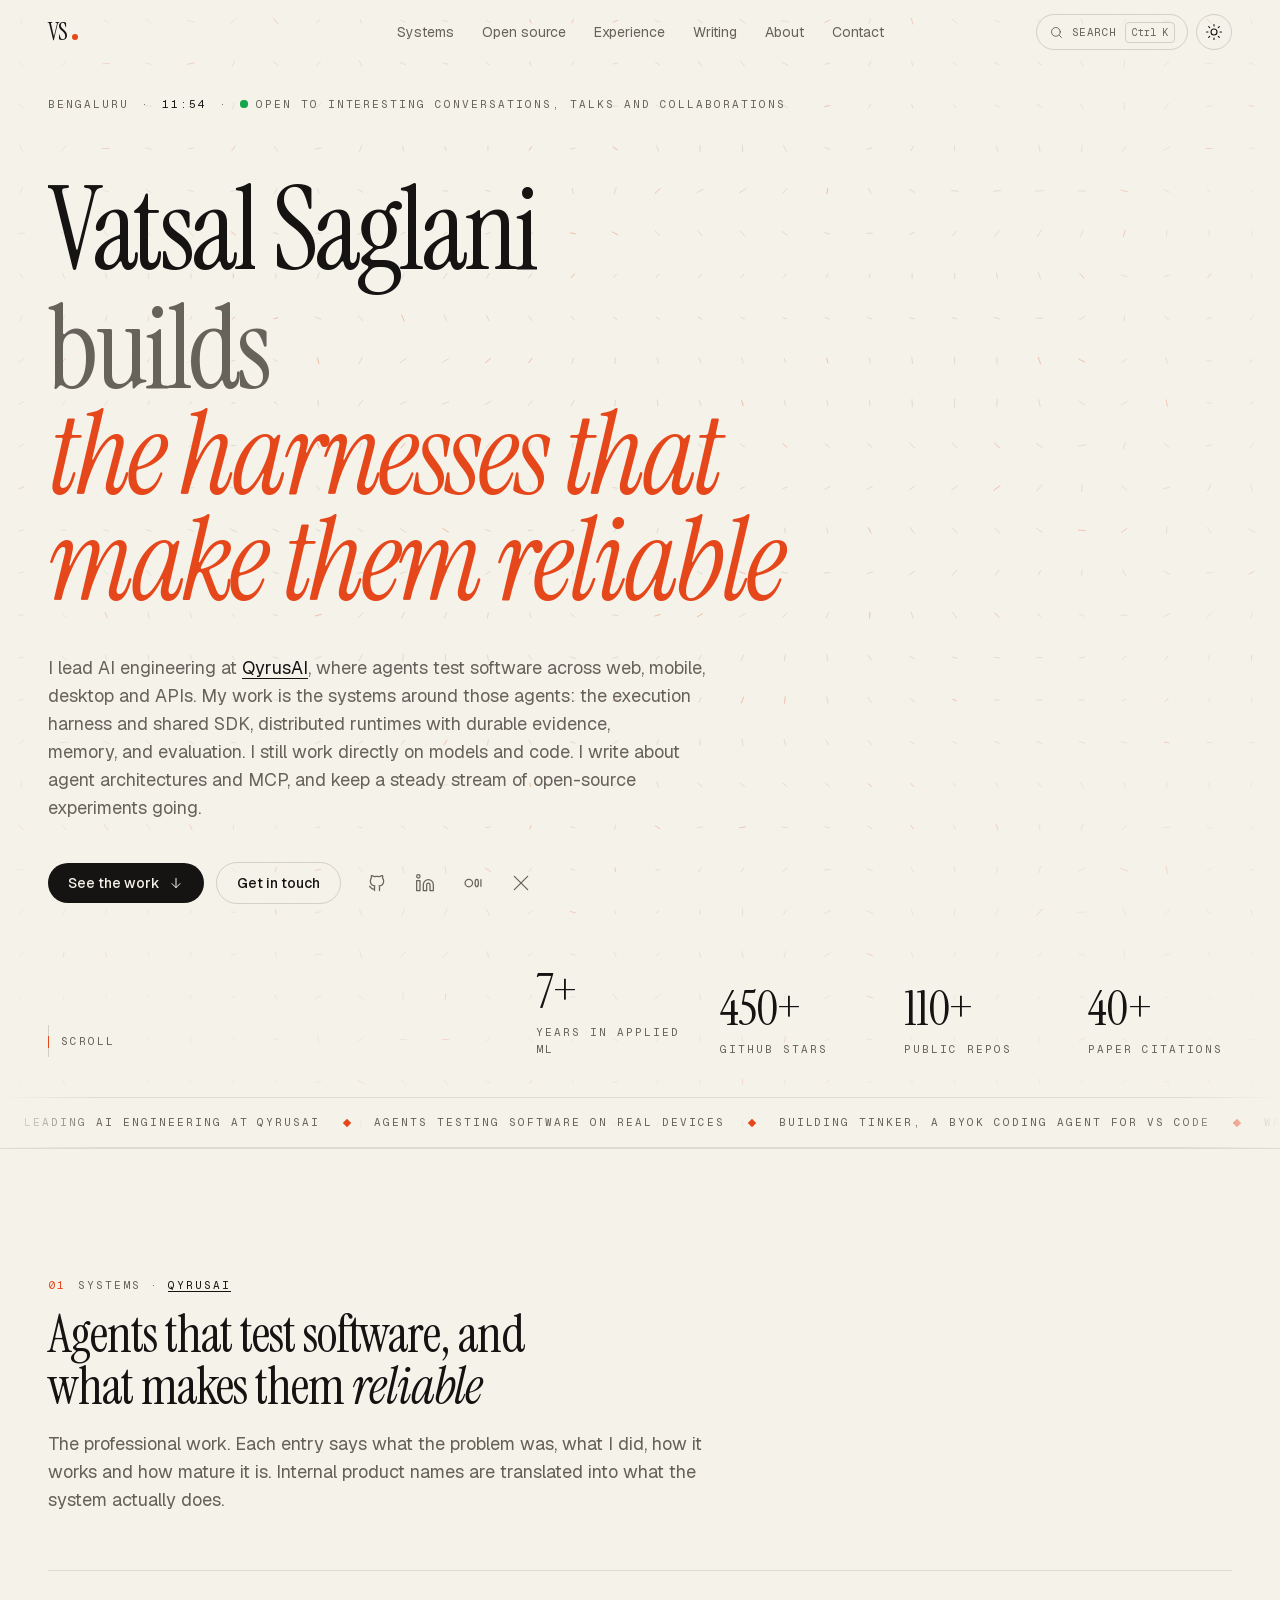
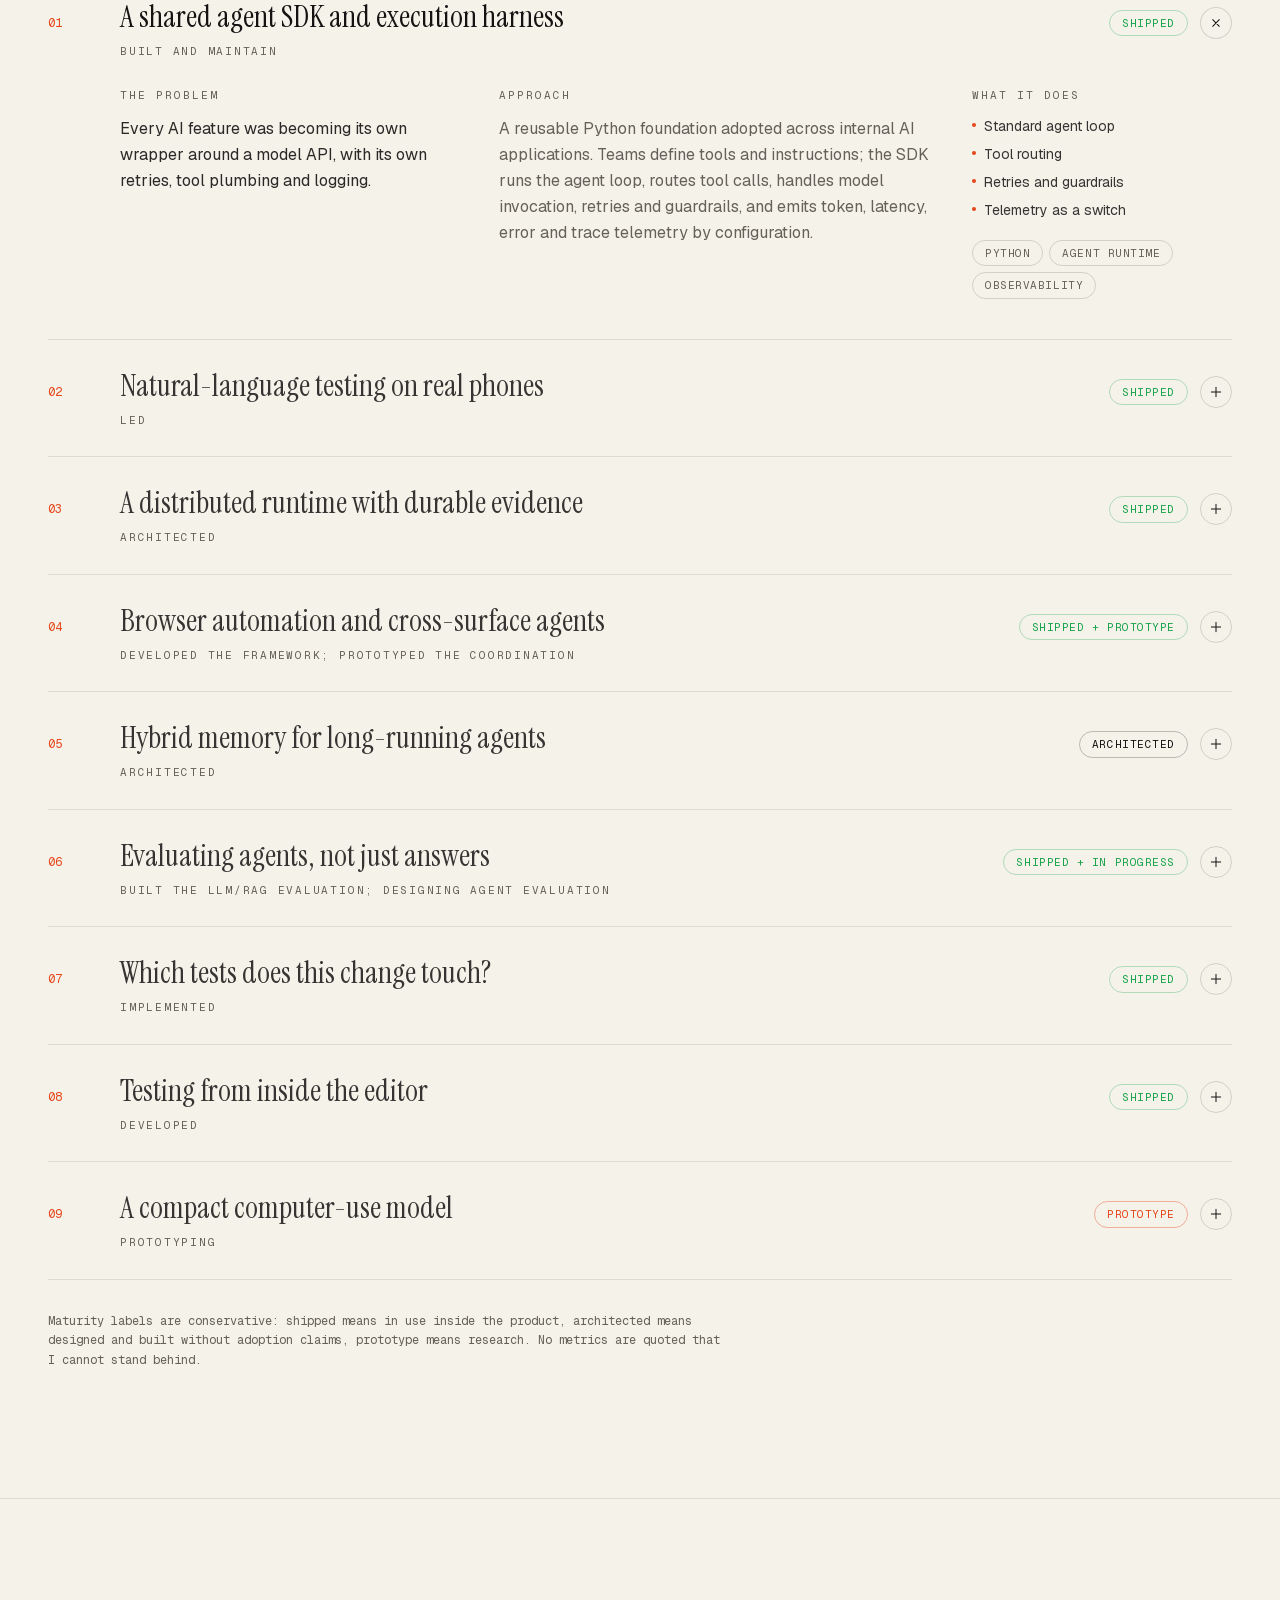
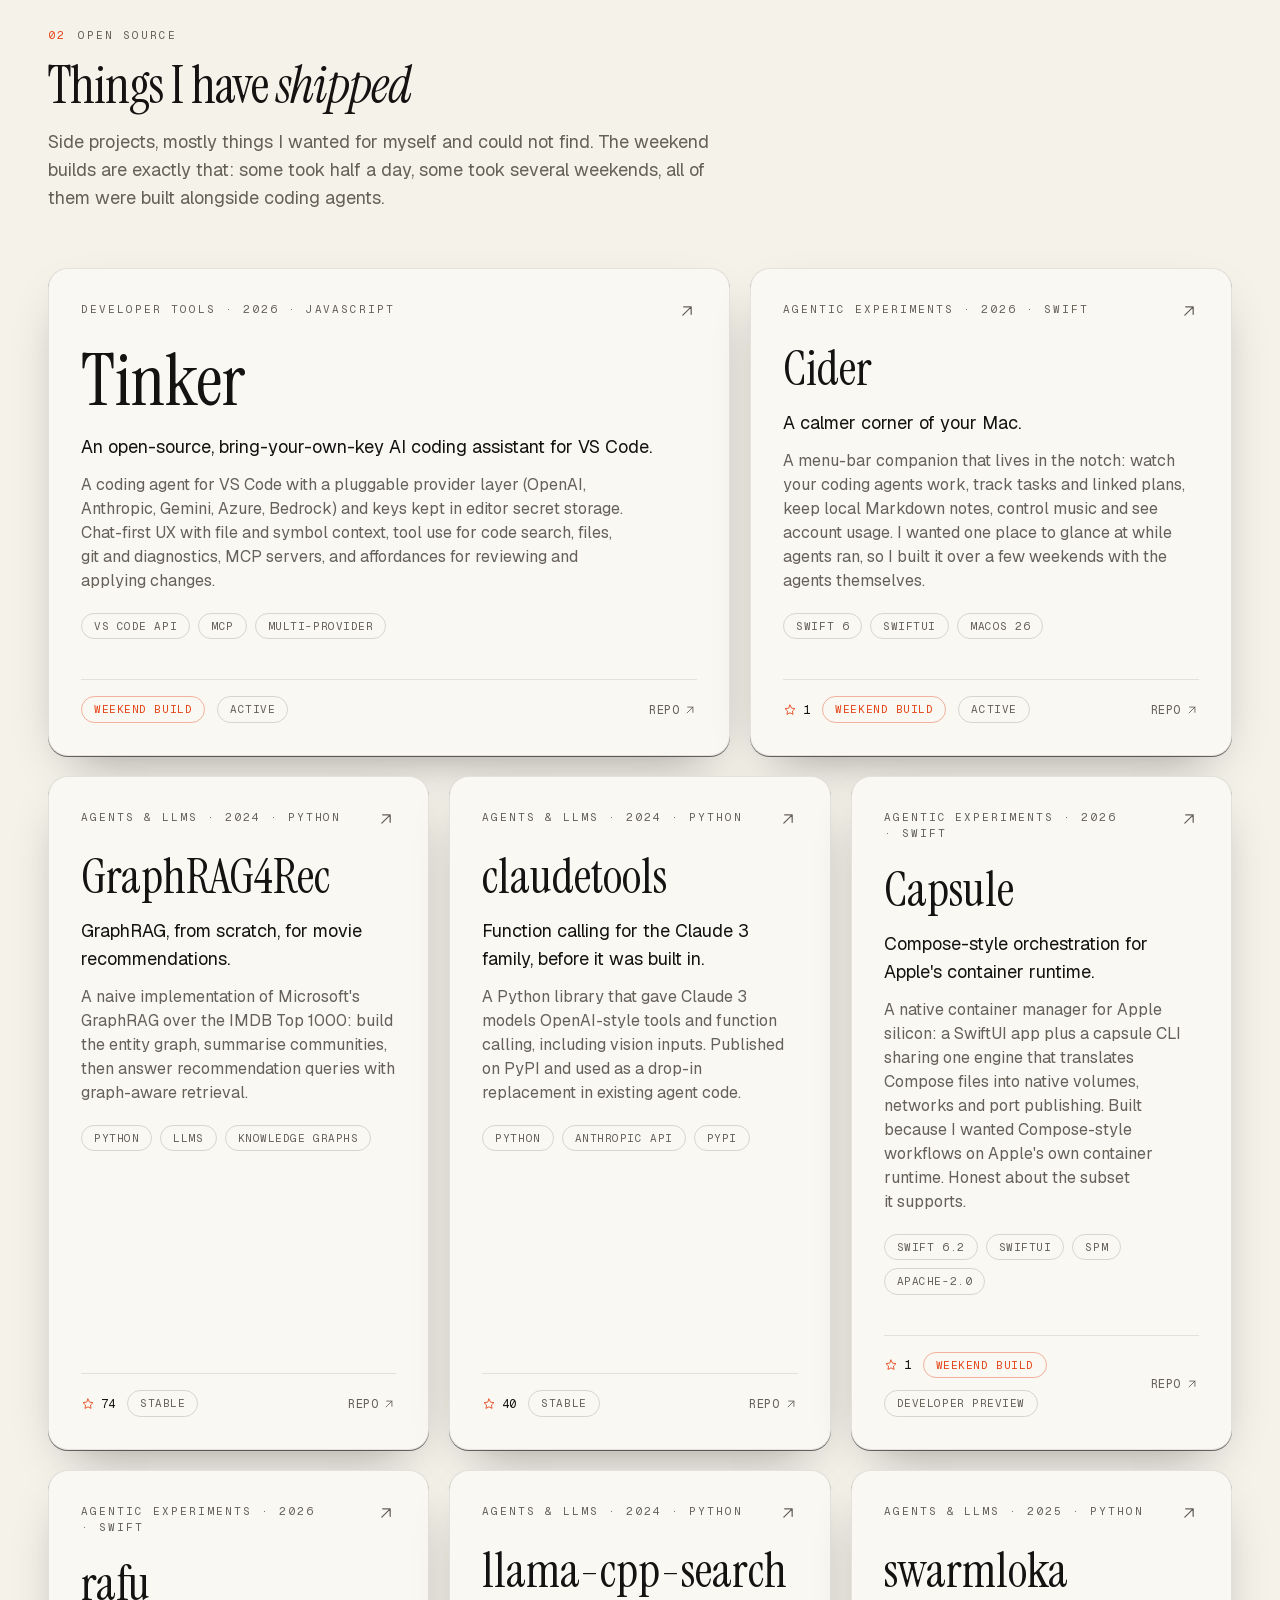
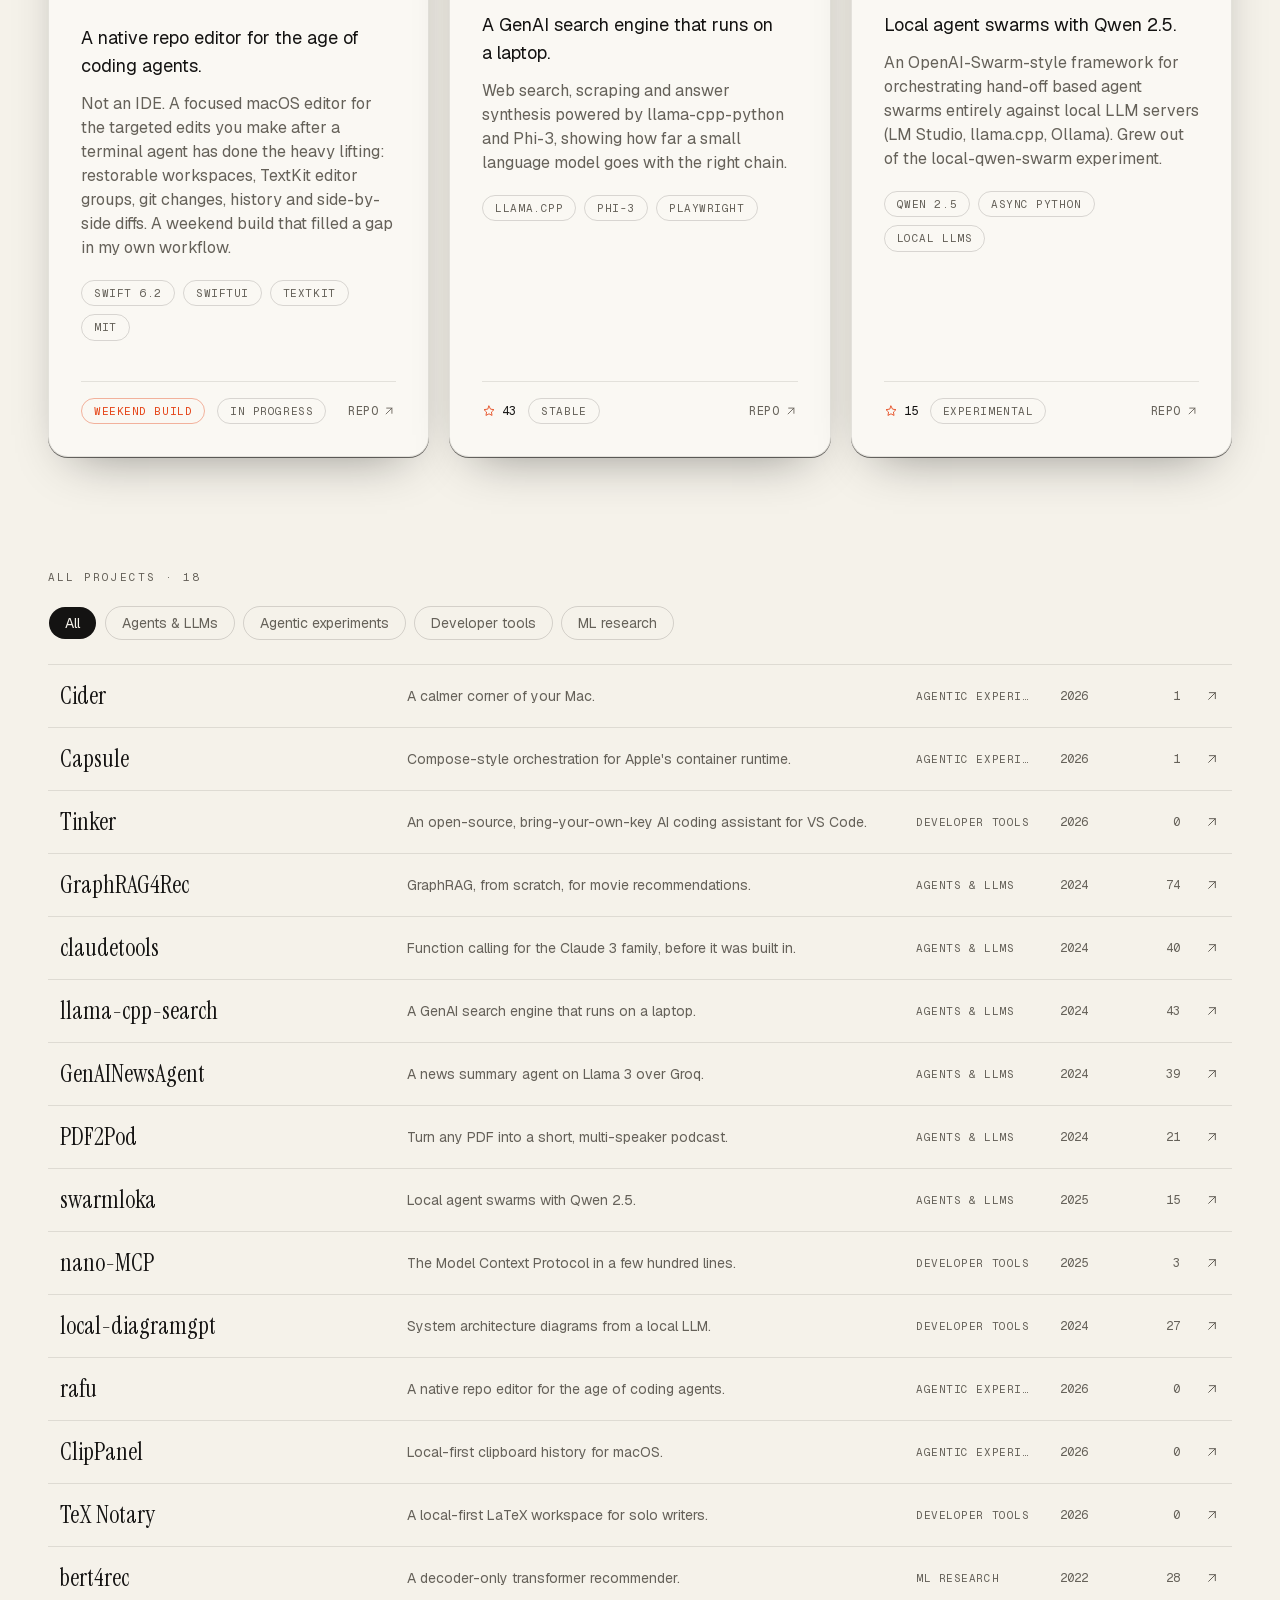
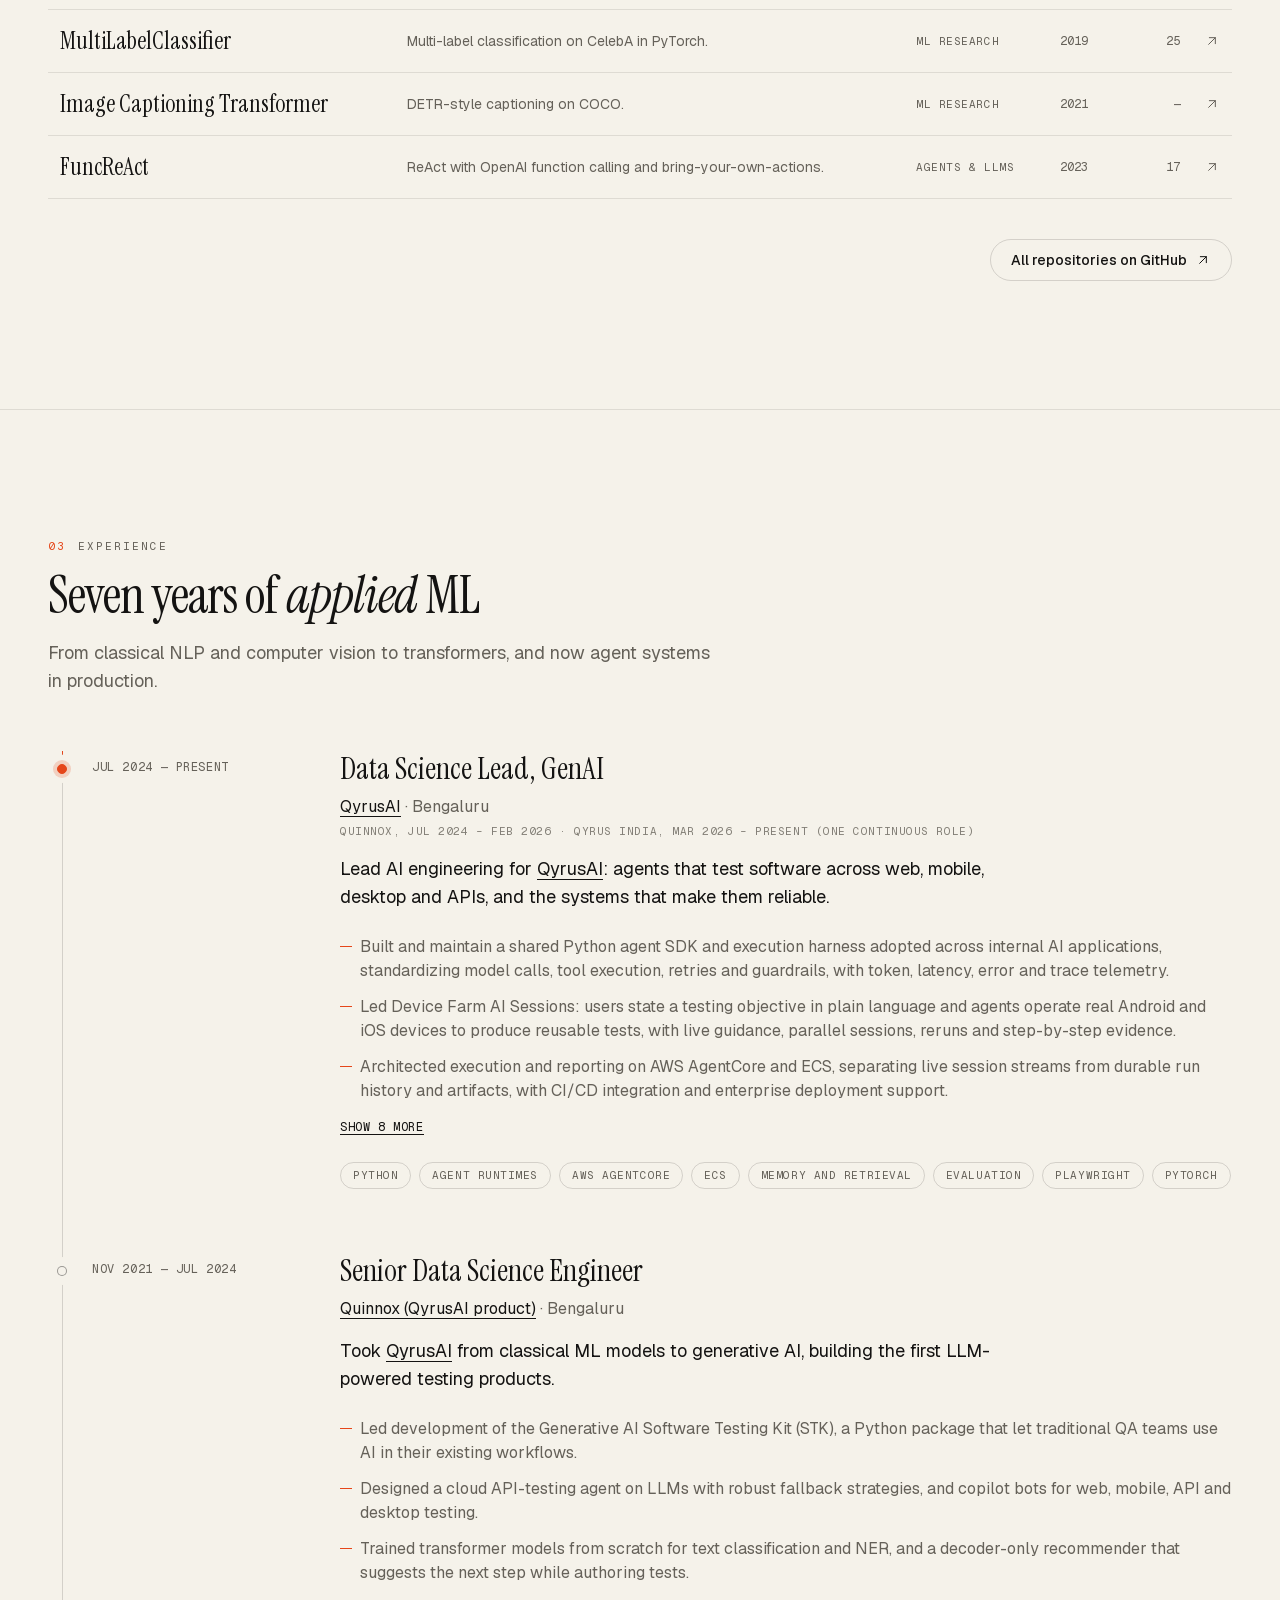
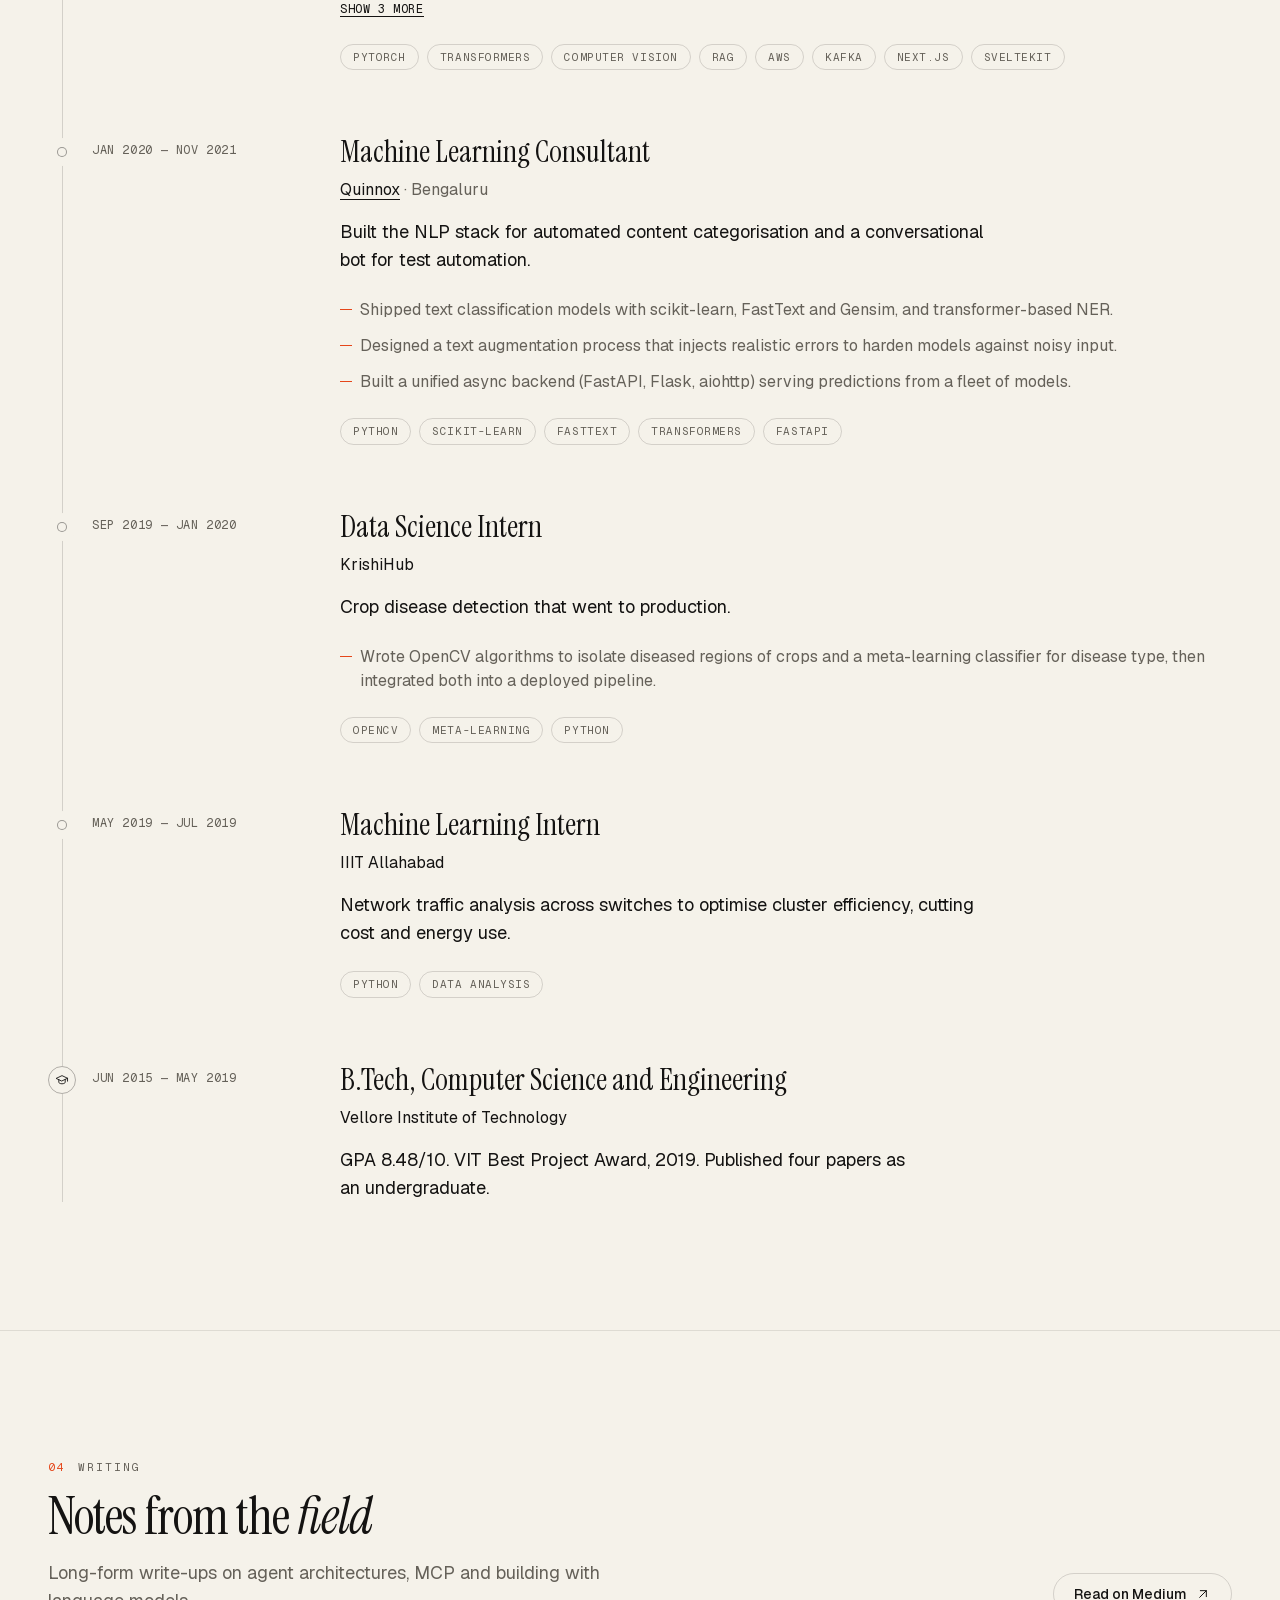
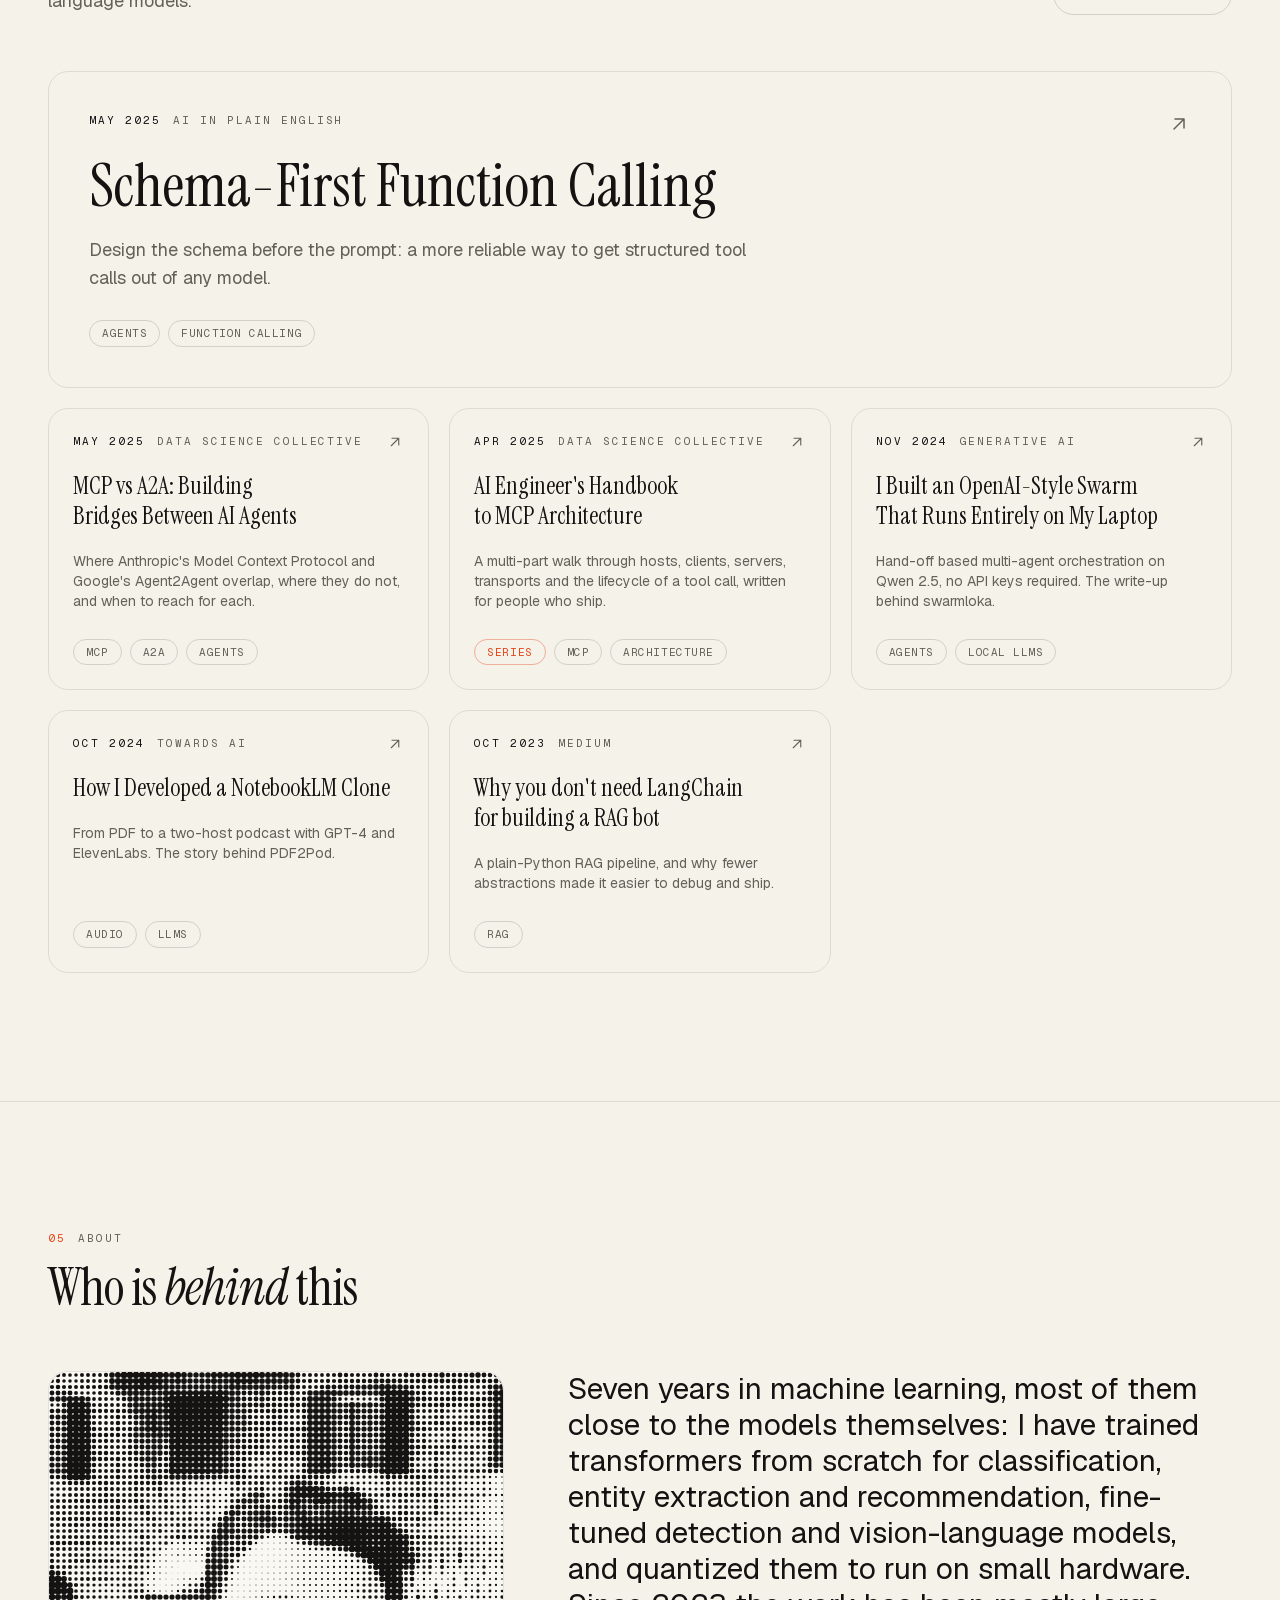
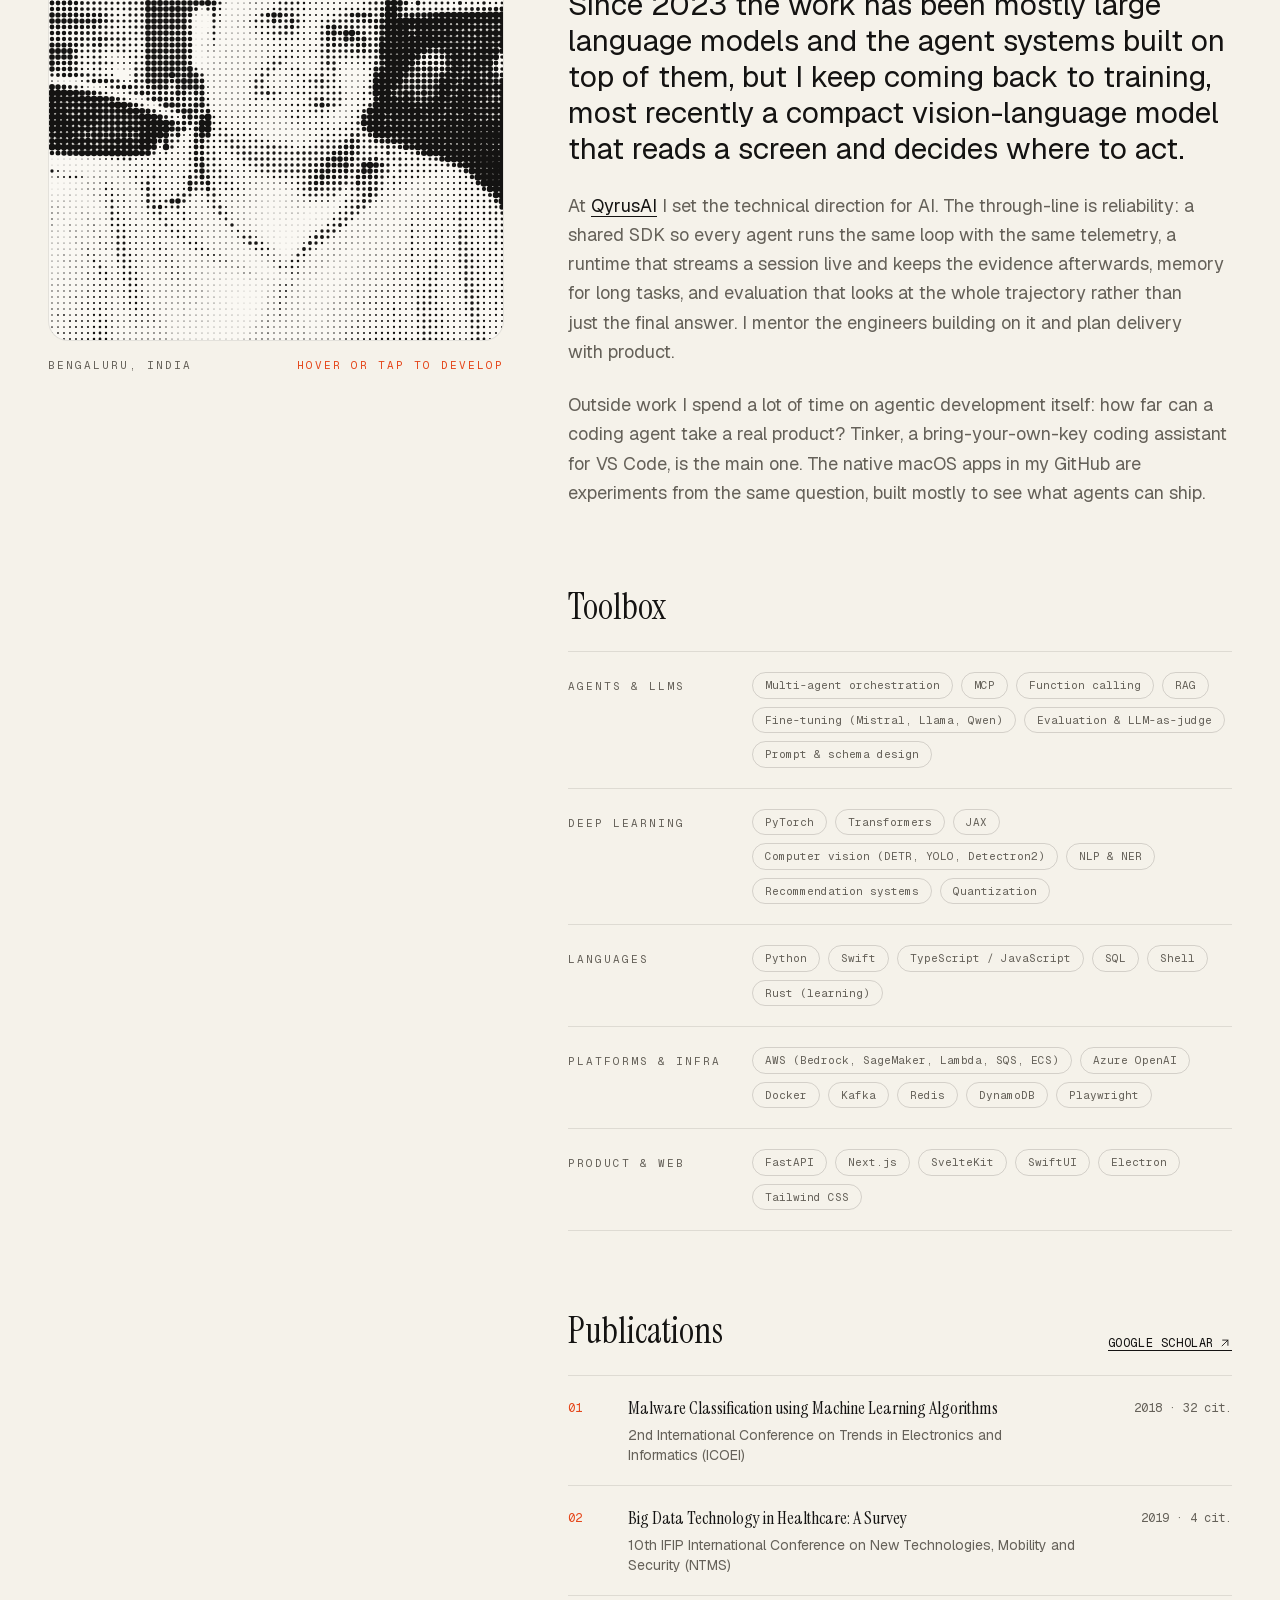
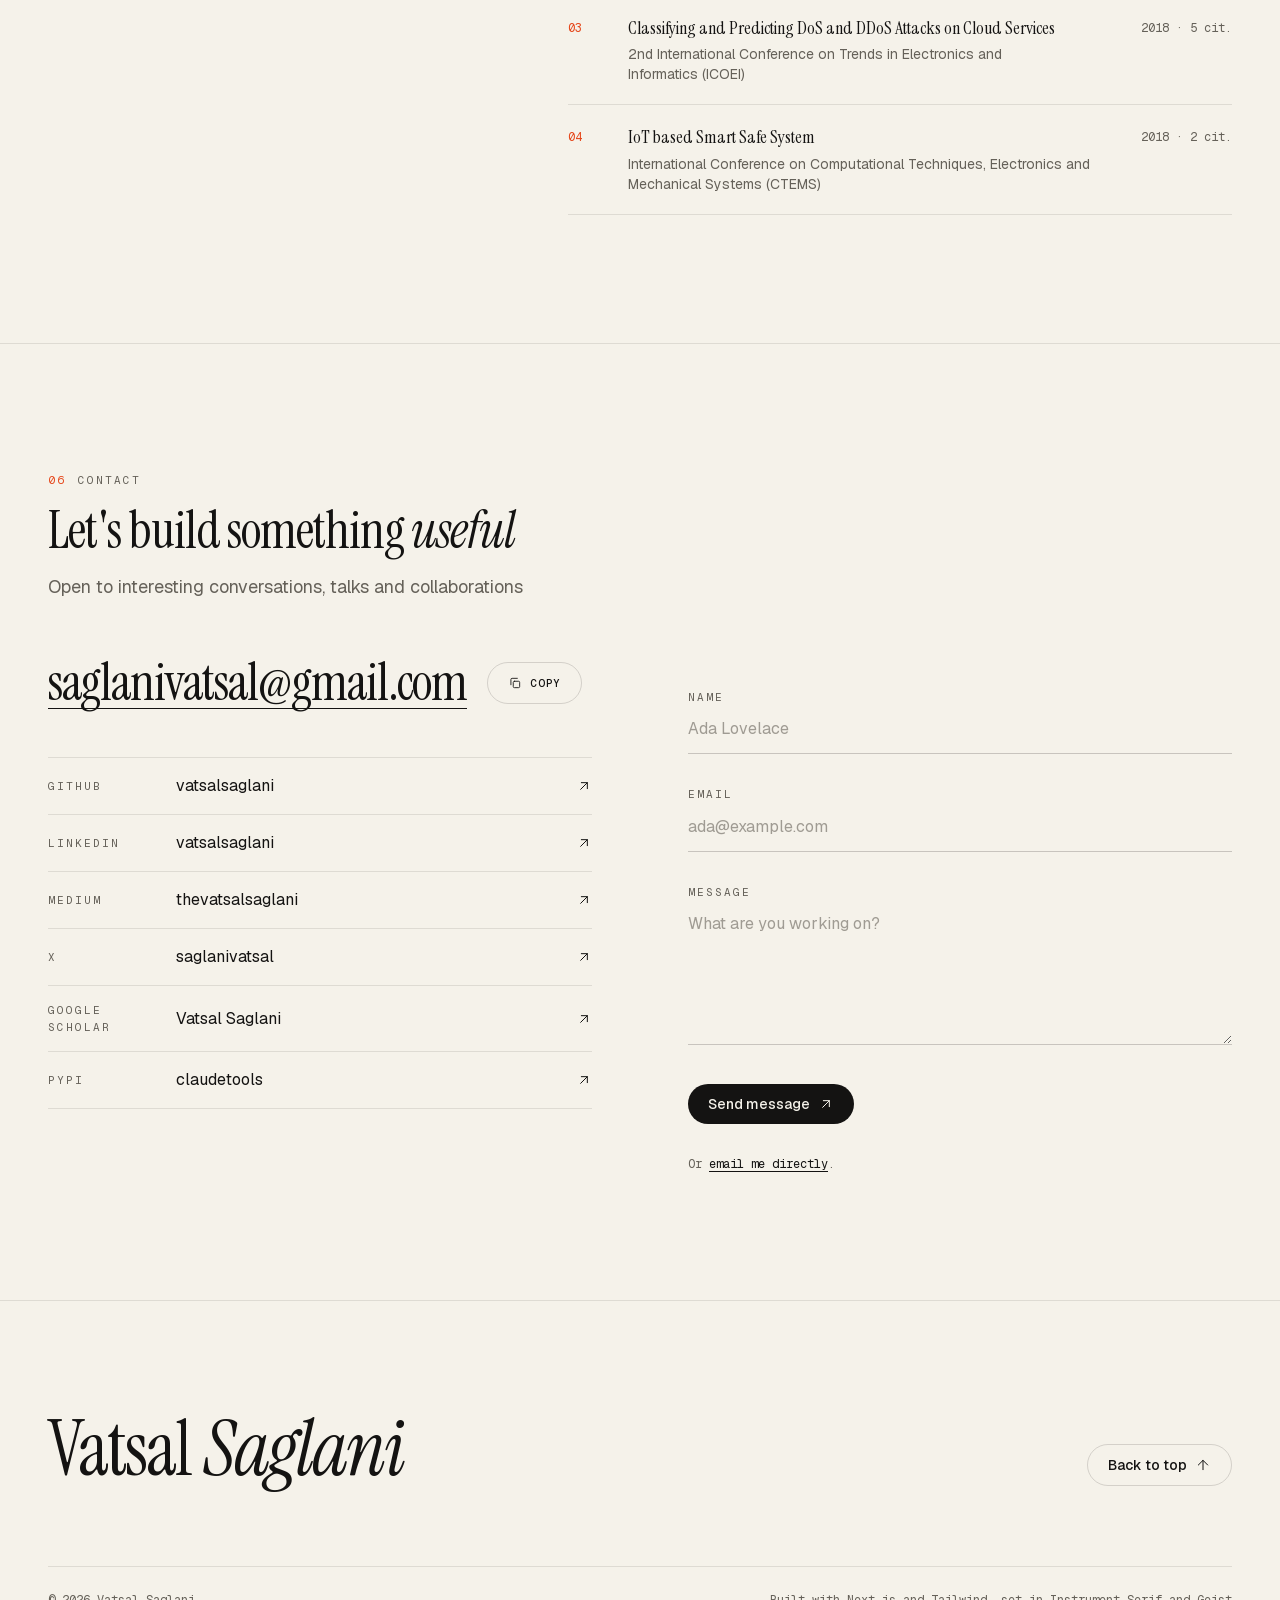
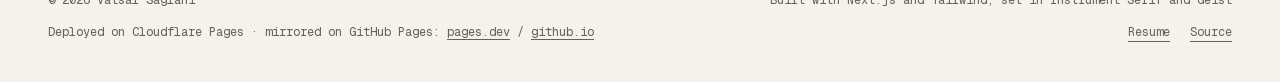
==== commit e2a106ac: "Publish site: SEO pass (structured data, per-route metadata, clean 404) Built from vatsalsaglani/vat" ====
--- a/index.html
+++ b/index.html
@@ -1 +1 @@
-<!DOCTYPE html><!--QdxLlSMcP4S679LFXBEc_--><html lang="en" class="__variable_246ccd __variable_c29908 __variable_1f5468"><head><meta charSet="utf-8"/><meta name="viewport" content="width=device-width, initial-scale=1"/><link rel="preload" href="/_next/static/media/22a5144ee8d83bca-s.p.woff2" as="font" crossorigin="" type="font/woff2"/><link rel="preload" href="/_next/static/media/7d4881bb7e1bf84d-s.p.woff2" as="font" crossorigin="" type="font/woff2"/><link rel="preload" href="/_next/static/media/9cc5b37ab1350db7-s.p.woff2" as="font" crossorigin="" type="font/woff2"/><link rel="preload" href="/_next/static/media/e6099e249fd938cc-s.p.woff2" as="font" crossorigin="" type="font/woff2"/><link rel="stylesheet" href="/_next/static/css/551a061324b48bbd.css" data-precedence="next"/><link rel="preload" as="script" fetchPriority="low" href="/_next/static/chunks/webpack-665c50629f91c9d4.js"/><script src="/_next/static/chunks/4bd1b696-c023c6e3521b1417.js" async=""></script><script src="/_next/static/chunks/255-09fb0d129bb12f51.js" async=""></script><script src="/_next/static/chunks/main-app-f5ae273db3efd470.js" async=""></script><script src="/_next/static/chunks/app/layout-475cb6a41818b07e.js" async=""></script><script src="/_next/static/chunks/619-ba102abea3e3d0e4.js" async=""></script><script src="/_next/static/chunks/430-6dc5d036473daa64.js" async=""></script><script src="/_next/static/chunks/app/page-7797ed719f1bb1cc.js" async=""></script><meta name="next-size-adjust" content=""/><meta name="theme-color" media="(prefers-color-scheme: light)" content="#f5f2ea"/><meta name="theme-color" media="(prefers-color-scheme: dark)" content="#0b0b0e"/><title>Vatsal Saglani — Data Science Lead, GenAI at QyrusAI</title><meta name="description" content="Vatsal Saglani builds AI agents that test software, and the systems that make them reliable: agent SDKs, distributed runtimes, memory and evaluation at QyrusAI, plus open-source LLM tooling."/><link rel="author" href="https://github.com/vatsalsaglani"/><meta name="author" content="Vatsal Saglani"/><meta name="keywords" content="Vatsal Saglani,GenAI,AI agents,MCP,LLM,Swift,macOS,QyrusAI,machine learning,Bengaluru"/><meta name="creator" content="Vatsal Saglani"/><meta name="robots" content="index, follow"/><link rel="canonical" href="https://vatsalsaglani.pages.dev/"/><meta property="og:title" content="Vatsal Saglani — Data Science Lead, GenAI at QyrusAI"/><meta property="og:description" content="Vatsal Saglani builds AI agents that test software, and the systems that make them reliable: agent SDKs, distributed runtimes, memory and evaluation at QyrusAI, plus open-source LLM tooling."/><meta property="og:url" content="https://vatsalsaglani.pages.dev/"/><meta property="og:site_name" content="Vatsal Saglani"/><meta property="og:locale" content="en_US"/><meta property="og:image" content="https://vatsalsaglani.pages.dev/assets/og.png"/><meta property="og:image:width" content="1200"/><meta property="og:image:height" content="630"/><meta property="og:image:alt" content="Vatsal Saglani — portfolio"/><meta property="og:type" content="website"/><meta name="twitter:card" content="summary_large_image"/><meta name="twitter:creator" content="@saglanivatsal"/><meta name="twitter:title" content="Vatsal Saglani — Data Science Lead, GenAI at QyrusAI"/><meta name="twitter:description" content="Vatsal Saglani builds AI agents that test software, and the systems that make them reliable: agent SDKs, distributed runtimes, memory and evaluation at QyrusAI, plus open-source LLM tooling."/><meta name="twitter:image" content="https://vatsalsaglani.pages.dev/assets/og.png"/><link rel="shortcut icon" href="/favicon.svg"/><link rel="icon" href="/favicon.svg"/><link rel="apple-touch-icon" href="/favicon.svg"/><script>(function(){try{var s=localStorage.getItem('theme');var m=window.matchMedia('(prefers-color-scheme: light)').matches;var t=s||(m?'light':'dark');document.documentElement.setAttribute('data-theme',t);}catch(e){document.documentElement.setAttribute('data-theme','dark');}})();</script><script src="/_next/static/chunks/polyfills-42372ed130431b0a.js" noModule=""></script></head><body class="min-h-dvh"><div hidden=""><!--$--><!--/$--></div><header class="fixed inset-x-0 top-0 z-50 border-b transition-[background-color,border-color,backdrop-filter] duration-300 border-transparent bg-transparent"><div class="wrap grid h-16 grid-cols-[1fr_auto] items-center md:grid-cols-[1fr_auto_1fr]"><a href="#top" class="group flex w-fit items-center gap-1 font-serif text-2xl leading-none tracking-tight" aria-label="Vatsal Saglani, back to top"><span>VS</span><span class="h-1.5 w-1.5 translate-y-[5px] rounded-full bg-accent transition-transform duration-300 group-hover:scale-150"></span></a><nav aria-label="Primary" class="hidden items-center gap-1 md:flex"><a href="#systems" class="relative px-3 py-2 text-sm transition-colors duration-300 text-muted hover:text-fg">Systems</a><a href="#work" class="relative px-3 py-2 text-sm transition-colors duration-300 text-muted hover:text-fg">Open source</a><a href="#experience" class="relative px-3 py-2 text-sm transition-colors duration-300 text-muted hover:text-fg">Experience</a><a href="#writing" class="relative px-3 py-2 text-sm transition-colors duration-300 text-muted hover:text-fg">Writing</a><a href="#about" class="relative px-3 py-2 text-sm transition-colors duration-300 text-muted hover:text-fg">About</a><a href="#contact" class="relative px-3 py-2 text-sm transition-colors duration-300 text-muted hover:text-fg">Contact</a></nav><div class="flex items-center justify-end gap-2"><button type="button" aria-label="Search and commands" class="inline-flex h-9 items-center gap-2 rounded-full border border-line/15 px-3 font-mono text-[11px] uppercase tracking-wider text-muted transition-colors duration-300 hover:border-line/40 hover:text-fg"><svg viewBox="0 0 24 24" width="1em" height="1em" fill="none" stroke="currentColor" stroke-width="1.5" stroke-linecap="round" stroke-linejoin="round" aria-hidden="true" focusable="false" class="text-[15px]"><circle cx="11" cy="11" r="7"></circle><path d="M20 20l-3.5-3.5"></path></svg><span class="hidden sm:inline">Search</span><kbd class="hidden min-w-[2.75rem] rounded border border-line/15 px-1.5 py-0.5 text-center font-mono text-[10px] normal-case tracking-normal sm:inline-block">Ctrl K</kbd></button><button type="button" aria-label="Toggle theme" title="Toggle theme" class="relative grid h-9 w-9 place-items-center rounded-full border border-line/15 text-fg transition-colors duration-300 hover:border-line/40 hover:text-accent"><span class="grid place-items-center opacity-60"><svg viewBox="0 0 24 24" width="1em" height="1em" fill="none" stroke="currentColor" stroke-width="1.5" stroke-linecap="round" stroke-linejoin="round" aria-hidden="true" focusable="false" class="text-[18px]"><path d="M20 14.5A8.5 8.5 0 0 1 9.5 4 8.5 8.5 0 1 0 20 14.5z"></path></svg></span></button><button type="button" aria-label="Open menu" aria-expanded="false" aria-controls="mobile-menu" class="grid h-9 w-9 place-items-center rounded-full border border-line/15 text-fg transition-colors hover:border-line/40 md:hidden"><svg viewBox="0 0 24 24" width="1em" height="1em" fill="none" stroke="currentColor" stroke-width="1.5" stroke-linecap="round" stroke-linejoin="round" aria-hidden="true" focusable="false" class="text-[18px]"><path d="M4 8h16M4 16h16"></path></svg></button></div></div></header><main><section id="top" class="relative flex min-h-[100svh] flex-col overflow-hidden"><canvas aria-hidden="true" class="pointer-events-none absolute inset-0 h-full w-full" style="mask-image:radial-gradient(ellipse 85% 80% at 50% 38%, #000 35%, transparent 100%);-webkit-mask-image:radial-gradient(ellipse 85% 80% at 50% 38%, #000 35%, transparent 100%)"></canvas><div class="wrap relative z-10 flex flex-1 flex-col pb-8 pt-24 md:pb-10"><div class="eyebrow flex flex-wrap items-center gap-x-3 gap-y-1.5" style="opacity:0;transform:translateY(16px)"><span>Bengaluru</span><span aria-hidden="true">·</span><time class="tabular-nums text-fg">--:--</time><span aria-hidden="true">·</span><span class="flex items-center gap-2"><span class="relative flex h-2 w-2"><span class="absolute inset-0 rounded-full bg-signal opacity-60 motion-safe:animate-ping"></span><span class="relative h-2 w-2 rounded-full bg-signal motion-safe:animate-pulseDot"></span></span>Open to interesting conversations, talks and collaborations</span></div><div class="my-auto py-12 md:py-16"><h1 class="break-words font-serif text-display-xl"><span class="block"><span class="inline-block overflow-hidden pb-[0.12em] align-bottom"><span class="inline-block" style="transform:translateY(110%) rotate(2deg)">Vatsal</span></span> <span class="inline-block overflow-hidden pb-[0.12em] align-bottom"><span class="inline-block" style="transform:translateY(110%) rotate(2deg)">Saglani</span></span></span><span class="block" style="opacity:0;transform:translateY(24px)"><span class="text-muted">builds</span> <span class="inline-grid max-w-full align-top"><span aria-hidden="true" class="invisible col-start-1 row-start-1"><em class="italic">AI agents that test software</em></span><span aria-hidden="true" class="invisible col-start-1 row-start-1"><em class="italic">the harnesses that make them reliable</em></span><span aria-hidden="true" class="invisible col-start-1 row-start-1"><em class="italic">memory and evaluation for agents</em></span><span aria-hidden="true" class="invisible col-start-1 row-start-1"><em class="italic">SDKs other teams build on</em></span><span class="col-start-1 row-start-1" style="opacity:1;filter:blur(0px);transform:none"><em class="italic text-accent">AI agents that test software</em></span></span></span></h1><p class="mt-8 max-w-2xl text-base text-muted md:mt-10 md:text-lg" style="opacity:0;transform:translateY(16px)">I lead AI engineering at <a href="https://qyrus.ai" target="_blank" rel="noopener noreferrer" class="link-underline text-fg">QyrusAI</a>, where agents test software across web, mobile, desktop and APIs. My work is the systems around those agents: the execution harness and shared SDK, distributed runtimes with durable evidence, memory, and evaluation. I still work directly on models and code. I write about agent architectures and MCP, and keep a steady stream of open-source experiments going.</p><div class="mt-8 flex flex-wrap items-center gap-3 md:mt-10" style="opacity:0;transform:translateY(16px)"><a href="#work" class="btn-primary">See the work<svg viewBox="0 0 24 24" width="1em" height="1em" fill="none" stroke="currentColor" stroke-width="1.5" stroke-linecap="round" stroke-linejoin="round" aria-hidden="true" focusable="false" class="text-base"><path d="M12 5v14M6 13l6 6 6-6"></path></svg></a><a href="#contact" class="btn-ghost">Get in touch</a><ul class="ml-1 flex items-center gap-2"><li><a href="https://github.com/vatsalsaglani" target="_blank" rel="noopener noreferrer" aria-label="GitHub (opens in a new tab)" class="grid h-10 w-10 place-items-center rounded-full text-muted transition-all duration-300 hover:-translate-y-0.5 hover:bg-line/10 hover:text-accent"><svg viewBox="0 0 24 24" width="1em" height="1em" fill="none" stroke="currentColor" stroke-width="1.5" stroke-linecap="round" stroke-linejoin="round" aria-hidden="true" focusable="false" class="text-[20px]"><path d="M9 19c-4.3 1.4-4.3-2.5-6-3m12 5v-3.5c0-1 .1-1.4-.5-2 2.8-.3 5.5-1.4 5.5-6a4.6 4.6 0 0 0-1.3-3.2 4.2 4.2 0 0 0-.1-3.2s-1.1-.3-3.5 1.3a12.3 12.3 0 0 0-6.2 0C6.5 2.8 5.4 3.1 5.4 3.1a4.2 4.2 0 0 0-.1 3.2A4.6 4.6 0 0 0 4 9.5c0 4.6 2.7 5.7 5.5 6-.6.6-.6 1.2-.5 2V21"></path></svg></a></li><li><a href="https://www.linkedin.com/in/vatsalsaglani/" target="_blank" rel="noopener noreferrer" aria-label="LinkedIn (opens in a new tab)" class="grid h-10 w-10 place-items-center rounded-full text-muted transition-all duration-300 hover:-translate-y-0.5 hover:bg-line/10 hover:text-accent"><svg viewBox="0 0 24 24" width="1em" height="1em" fill="none" stroke="currentColor" stroke-width="1.5" stroke-linecap="round" stroke-linejoin="round" aria-hidden="true" focusable="false" class="text-[20px]"><path d="M16 8a6 6 0 0 1 6 6v7h-4v-7a2 2 0 0 0-4 0v7h-4v-7a6 6 0 0 1 6-6z"></path><rect x="2" y="9" width="4" height="12"></rect><circle cx="4" cy="4" r="2"></circle></svg></a></li><li><a href="https://thevatsalsaglani.medium.com" target="_blank" rel="noopener noreferrer" aria-label="Medium (opens in a new tab)" class="grid h-10 w-10 place-items-center rounded-full text-muted transition-all duration-300 hover:-translate-y-0.5 hover:bg-line/10 hover:text-accent"><svg viewBox="0 0 24 24" width="1em" height="1em" fill="none" stroke="currentColor" stroke-width="1.5" stroke-linecap="round" stroke-linejoin="round" aria-hidden="true" focusable="false" class="text-[20px]"><circle cx="7" cy="12" r="4.5"></circle><ellipse cx="16.5" cy="12" rx="2" ry="4.5"></ellipse><path d="M21.5 8v8"></path></svg></a></li><li><a href="https://x.com/saglanivatsal" target="_blank" rel="noopener noreferrer" aria-label="X (opens in a new tab)" class="grid h-10 w-10 place-items-center rounded-full text-muted transition-all duration-300 hover:-translate-y-0.5 hover:bg-line/10 hover:text-accent"><svg viewBox="0 0 24 24" width="1em" height="1em" fill="none" stroke="currentColor" stroke-width="1.5" stroke-linecap="round" stroke-linejoin="round" aria-hidden="true" focusable="false" class="text-[20px]"><path d="M4 4l16 16M20 4L4 20"></path></svg></a></li></ul></div></div><div class="flex flex-col gap-8 md:flex-row md:items-end md:justify-between"><a href="#work" class="eyebrow hidden w-fit items-center gap-3 md:flex" aria-label="Scroll to work" style="opacity:0;transform:translateY(16px)"><span class="relative block h-8 w-px overflow-hidden bg-line/15"><span class="absolute inset-x-0 top-0 h-3 bg-accent"></span></span>scroll</a><dl class="grid grid-cols-2 gap-x-8 gap-y-5 sm:grid-cols-4 md:gap-x-10" style="opacity:0;transform:translateY(16px)"><div class="flex flex-col-reverse"><dt class="eyebrow mt-2 max-w-[9rem]">Years in applied ML</dt><dd class="font-serif text-4xl leading-none tracking-tight md:text-5xl">7+</dd></div><div class="flex flex-col-reverse"><dt class="eyebrow mt-2 max-w-[9rem]">GitHub stars</dt><dd class="font-serif text-4xl leading-none tracking-tight md:text-5xl">450+</dd></div><div class="flex flex-col-reverse"><dt class="eyebrow mt-2 max-w-[9rem]">Public repos</dt><dd class="font-serif text-4xl leading-none tracking-tight md:text-5xl">110+</dd></div><div class="flex flex-col-reverse"><dt class="eyebrow mt-2 max-w-[9rem]">Paper citations</dt><dd class="font-serif text-4xl leading-none tracking-tight md:text-5xl">40+</dd></div></dl></div></div><div class="relative z-10"><div class="group relative overflow-hidden border-y border-line/10 py-4 [mask-image:linear-gradient(90deg,transparent,#000_8%,#000_92%,transparent)]"><div class="flex w-max animate-marquee group-hover:[animation-play-state:paused]" style="animation-duration:40s"><ul class="flex shrink-0 items-center"><li class="flex items-center whitespace-nowrap font-mono text-[11px] uppercase tracking-[0.18em] text-muted"><span class="px-6">Leading AI engineering at QyrusAI</span><span class="h-1.5 w-1.5 rotate-45 bg-accent" aria-hidden="true"></span></li><li class="flex items-center whitespace-nowrap font-mono text-[11px] uppercase tracking-[0.18em] text-muted"><span class="px-6">Agents testing software on real devices</span><span class="h-1.5 w-1.5 rotate-45 bg-accent" aria-hidden="true"></span></li><li class="flex items-center whitespace-nowrap font-mono text-[11px] uppercase tracking-[0.18em] text-muted"><span class="px-6">Building Tinker, a BYOK coding agent for VS Code</span><span class="h-1.5 w-1.5 rotate-45 bg-accent" aria-hidden="true"></span></li><li class="flex items-center whitespace-nowrap font-mono text-[11px] uppercase tracking-[0.18em] text-muted"><span class="px-6">Writing about MCP and agent architectures</span><span class="h-1.5 w-1.5 rotate-45 bg-accent" aria-hidden="true"></span></li><li class="flex items-center whitespace-nowrap font-mono text-[11px] uppercase tracking-[0.18em] text-muted"><span class="px-6">Shipping products with coding agents</span><span class="h-1.5 w-1.5 rotate-45 bg-accent" aria-hidden="true"></span></li><li class="flex items-center whitespace-nowrap font-mono text-[11px] uppercase tracking-[0.18em] text-muted"><span class="px-6">Running agent swarms on local LLMs</span><span class="h-1.5 w-1.5 rotate-45 bg-accent" aria-hidden="true"></span></li><li class="flex items-center whitespace-nowrap font-mono text-[11px] uppercase tracking-[0.18em] text-muted"><span class="px-6">Based in Bengaluru</span><span class="h-1.5 w-1.5 rotate-45 bg-accent" aria-hidden="true"></span></li></ul><ul class="flex shrink-0 items-center" aria-hidden="true"><li class="flex items-center whitespace-nowrap font-mono text-[11px] uppercase tracking-[0.18em] text-muted"><span class="px-6">Leading AI engineering at QyrusAI</span><span class="h-1.5 w-1.5 rotate-45 bg-accent" aria-hidden="true"></span></li><li class="flex items-center whitespace-nowrap font-mono text-[11px] uppercase tracking-[0.18em] text-muted"><span class="px-6">Agents testing software on real devices</span><span class="h-1.5 w-1.5 rotate-45 bg-accent" aria-hidden="true"></span></li><li class="flex items-center whitespace-nowrap font-mono text-[11px] uppercase tracking-[0.18em] text-muted"><span class="px-6">Building Tinker, a BYOK coding agent for VS Code</span><span class="h-1.5 w-1.5 rotate-45 bg-accent" aria-hidden="true"></span></li><li class="flex items-center whitespace-nowrap font-mono text-[11px] uppercase tracking-[0.18em] text-muted"><span class="px-6">Writing about MCP and agent architectures</span><span class="h-1.5 w-1.5 rotate-45 bg-accent" aria-hidden="true"></span></li><li class="flex items-center whitespace-nowrap font-mono text-[11px] uppercase tracking-[0.18em] text-muted"><span class="px-6">Shipping products with coding agents</span><span class="h-1.5 w-1.5 rotate-45 bg-accent" aria-hidden="true"></span></li><li class="flex items-center whitespace-nowrap font-mono text-[11px] uppercase tracking-[0.18em] text-muted"><span class="px-6">Running agent swarms on local LLMs</span><span class="h-1.5 w-1.5 rotate-45 bg-accent" aria-hidden="true"></span></li><li class="flex items-center whitespace-nowrap font-mono text-[11px] uppercase tracking-[0.18em] text-muted"><span class="px-6">Based in Bengaluru</span><span class="h-1.5 w-1.5 rotate-45 bg-accent" aria-hidden="true"></span></li></ul></div></div></div></section><section id="systems" class="scroll-mt-24 border-t border-line/10 py-24 md:py-32"><div class="wrap"><div class="mb-10 flex flex-col gap-6 md:mb-14 md:flex-row md:items-end md:justify-between"><div class="max-w-3xl"><p class="eyebrow mb-4 flex items-center gap-3"><span class="text-accent">01</span><span>Systems · <a href="https://qyrus.ai" target="_blank" rel="noopener noreferrer" class="link-underline text-fg">QyrusAI</a></span></p><h2 class="font-serif text-display-md">Agents that test software, and what makes them <em>reliable</em></h2><p class="mt-4 max-w-2xl text-base text-muted md:text-lg">The professional work. Each entry says what the problem was, what I did, how it works and how mature it is. Internal product names are translated into what the system actually does.</p></div></div><ul class="border-b border-line/10"><li class="border-t border-line/10" style="opacity:0;transform:translateY(24px)"><button type="button" aria-expanded="true" aria-controls="system-agent-sdk" class="group grid w-full grid-cols-[2.5rem_1fr_auto] items-baseline gap-4 py-6 text-left md:grid-cols-[3.5rem_1fr_auto] md:py-7"><span class="font-mono text-xs text-accent">01</span><span class="min-w-0"><span class="block font-serif text-2xl leading-tight transition-colors md:text-3xl text-fg">A shared agent SDK and execution harness</span><span class="mt-2 block font-mono text-[11px] uppercase tracking-[0.16em] text-muted">Built and maintain</span></span><span class="flex items-center gap-3"><span class="chip hidden sm:inline-flex text-signal border-signal/30">shipped</span><span aria-hidden="true" class="inline-flex h-8 w-8 items-center justify-center rounded-full border border-line/15 text-fg"><svg viewBox="0 0 24 24" class="h-4 w-4" fill="none" stroke="currentColor" stroke-width="1.5" stroke-linecap="round"><path d="M12 5v14M5 12h14"></path></svg></span></span></button><div id="system-agent-sdk" class="overflow-hidden" style="height:auto;opacity:1"><div class="grid gap-8 pb-10 pl-[3.5rem] pr-2 md:grid-cols-12 md:pl-[4.5rem]"><div class="md:col-span-4"><p class="eyebrow mb-3">The problem</p><p class="text-base leading-relaxed text-fg/90">Every AI feature was becoming its own wrapper around a model API, with its own retries, tool plumbing and logging.</p><span class="chip mt-5 sm:hidden text-signal border-signal/30">shipped</span></div><div class="md:col-span-5"><p class="eyebrow mb-3">Approach</p><p class="text-base leading-relaxed text-muted">A reusable Python foundation adopted across internal AI applications. Teams define tools and instructions; the SDK runs the agent loop, routes tool calls, handles model invocation, retries and guardrails, and emits token, latency, error and trace telemetry by configuration.</p></div><div class="md:col-span-3"><p class="eyebrow mb-3">What it does</p><ul class="space-y-2"><li class="flex gap-2 text-sm text-fg/85"><span class="mt-[0.55em] h-1 w-1 shrink-0 rounded-full bg-accent"></span>Standard agent loop</li><li class="flex gap-2 text-sm text-fg/85"><span class="mt-[0.55em] h-1 w-1 shrink-0 rounded-full bg-accent"></span>Tool routing</li><li class="flex gap-2 text-sm text-fg/85"><span class="mt-[0.55em] h-1 w-1 shrink-0 rounded-full bg-accent"></span>Retries and guardrails</li><li class="flex gap-2 text-sm text-fg/85"><span class="mt-[0.55em] h-1 w-1 shrink-0 rounded-full bg-accent"></span>Telemetry as a switch</li></ul><div class="mt-5 flex flex-wrap gap-1.5"><span class="chip">Python</span><span class="chip">Agent runtime</span><span class="chip">Observability</span></div></div></div></div></li><li class="border-t border-line/10" style="opacity:0;transform:translateY(24px)"><button type="button" aria-expanded="false" aria-controls="system-device-farm-ai-sessions" class="group grid w-full grid-cols-[2.5rem_1fr_auto] items-baseline gap-4 py-6 text-left md:grid-cols-[3.5rem_1fr_auto] md:py-7"><span class="font-mono text-xs text-accent">02</span><span class="min-w-0"><span class="block font-serif text-2xl leading-tight transition-colors md:text-3xl text-fg/85 group-hover:text-fg">Natural-language testing on real phones</span><span class="mt-2 block font-mono text-[11px] uppercase tracking-[0.16em] text-muted">Led</span></span><span class="flex items-center gap-3"><span class="chip hidden sm:inline-flex text-signal border-signal/30">shipped</span><span aria-hidden="true" class="inline-flex h-8 w-8 items-center justify-center rounded-full border border-line/15 text-fg"><svg viewBox="0 0 24 24" class="h-4 w-4" fill="none" stroke="currentColor" stroke-width="1.5" stroke-linecap="round"><path d="M12 5v14M5 12h14"></path></svg></span></span></button></li><li class="border-t border-line/10" style="opacity:0;transform:translateY(24px)"><button type="button" aria-expanded="false" aria-controls="system-distributed-runtime" class="group grid w-full grid-cols-[2.5rem_1fr_auto] items-baseline gap-4 py-6 text-left md:grid-cols-[3.5rem_1fr_auto] md:py-7"><span class="font-mono text-xs text-accent">03</span><span class="min-w-0"><span class="block font-serif text-2xl leading-tight transition-colors md:text-3xl text-fg/85 group-hover:text-fg">A distributed runtime with durable evidence</span><span class="mt-2 block font-mono text-[11px] uppercase tracking-[0.16em] text-muted">Architected</span></span><span class="flex items-center gap-3"><span class="chip hidden sm:inline-flex text-signal border-signal/30">shipped</span><span aria-hidden="true" class="inline-flex h-8 w-8 items-center justify-center rounded-full border border-line/15 text-fg"><svg viewBox="0 0 24 24" class="h-4 w-4" fill="none" stroke="currentColor" stroke-width="1.5" stroke-linecap="round"><path d="M12 5v14M5 12h14"></path></svg></span></span></button></li><li class="border-t border-line/10" style="opacity:0;transform:translateY(24px)"><button type="button" aria-expanded="false" aria-controls="system-browser-and-cross-surface" class="group grid w-full grid-cols-[2.5rem_1fr_auto] items-baseline gap-4 py-6 text-left md:grid-cols-[3.5rem_1fr_auto] md:py-7"><span class="font-mono text-xs text-accent">04</span><span class="min-w-0"><span class="block font-serif text-2xl leading-tight transition-colors md:text-3xl text-fg/85 group-hover:text-fg">Browser automation and cross-surface agents</span><span class="mt-2 block font-mono text-[11px] uppercase tracking-[0.16em] text-muted">Developed the framework; prototyped the coordination</span></span><span class="flex items-center gap-3"><span class="chip hidden sm:inline-flex text-signal border-signal/30">shipped + prototype</span><span aria-hidden="true" class="inline-flex h-8 w-8 items-center justify-center rounded-full border border-line/15 text-fg"><svg viewBox="0 0 24 24" class="h-4 w-4" fill="none" stroke="currentColor" stroke-width="1.5" stroke-linecap="round"><path d="M12 5v14M5 12h14"></path></svg></span></span></button></li><li class="border-t border-line/10" style="opacity:0;transform:translateY(24px)"><button type="button" aria-expanded="false" aria-controls="system-agent-memory" class="group grid w-full grid-cols-[2.5rem_1fr_auto] items-baseline gap-4 py-6 text-left md:grid-cols-[3.5rem_1fr_auto] md:py-7"><span class="font-mono text-xs text-accent">05</span><span class="min-w-0"><span class="block font-serif text-2xl leading-tight transition-colors md:text-3xl text-fg/85 group-hover:text-fg">Hybrid memory for long-running agents</span><span class="mt-2 block font-mono text-[11px] uppercase tracking-[0.16em] text-muted">Architected</span></span><span class="flex items-center gap-3"><span class="chip hidden sm:inline-flex text-fg border-line/25">architected</span><span aria-hidden="true" class="inline-flex h-8 w-8 items-center justify-center rounded-full border border-line/15 text-fg"><svg viewBox="0 0 24 24" class="h-4 w-4" fill="none" stroke="currentColor" stroke-width="1.5" stroke-linecap="round"><path d="M12 5v14M5 12h14"></path></svg></span></span></button></li><li class="border-t border-line/10" style="opacity:0;transform:translateY(24px)"><button type="button" aria-expanded="false" aria-controls="system-evaluation" class="group grid w-full grid-cols-[2.5rem_1fr_auto] items-baseline gap-4 py-6 text-left md:grid-cols-[3.5rem_1fr_auto] md:py-7"><span class="font-mono text-xs text-accent">06</span><span class="min-w-0"><span class="block font-serif text-2xl leading-tight transition-colors md:text-3xl text-fg/85 group-hover:text-fg">Evaluating agents, not just answers</span><span class="mt-2 block font-mono text-[11px] uppercase tracking-[0.16em] text-muted">Built the LLM/RAG evaluation; designing agent evaluation</span></span><span class="flex items-center gap-3"><span class="chip hidden sm:inline-flex text-signal border-signal/30">shipped + in progress</span><span aria-hidden="true" class="inline-flex h-8 w-8 items-center justify-center rounded-full border border-line/15 text-fg"><svg viewBox="0 0 24 24" class="h-4 w-4" fill="none" stroke="currentColor" stroke-width="1.5" stroke-linecap="round"><path d="M12 5v14M5 12h14"></path></svg></span></span></button></li><li class="border-t border-line/10" style="opacity:0;transform:translateY(24px)"><button type="button" aria-expanded="false" aria-controls="system-impact-analysis" class="group grid w-full grid-cols-[2.5rem_1fr_auto] items-baseline gap-4 py-6 text-left md:grid-cols-[3.5rem_1fr_auto] md:py-7"><span class="font-mono text-xs text-accent">07</span><span class="min-w-0"><span class="block font-serif text-2xl leading-tight transition-colors md:text-3xl text-fg/85 group-hover:text-fg">Which tests does this change touch?</span><span class="mt-2 block font-mono text-[11px] uppercase tracking-[0.16em] text-muted">Implemented</span></span><span class="flex items-center gap-3"><span class="chip hidden sm:inline-flex text-signal border-signal/30">shipped</span><span aria-hidden="true" class="inline-flex h-8 w-8 items-center justify-center rounded-full border border-line/15 text-fg"><svg viewBox="0 0 24 24" class="h-4 w-4" fill="none" stroke="currentColor" stroke-width="1.5" stroke-linecap="round"><path d="M12 5v14M5 12h14"></path></svg></span></span></button></li><li class="border-t border-line/10" style="opacity:0;transform:translateY(24px)"><button type="button" aria-expanded="false" aria-controls="system-developer-tooling" class="group grid w-full grid-cols-[2.5rem_1fr_auto] items-baseline gap-4 py-6 text-left md:grid-cols-[3.5rem_1fr_auto] md:py-7"><span class="font-mono text-xs text-accent">08</span><span class="min-w-0"><span class="block font-serif text-2xl leading-tight transition-colors md:text-3xl text-fg/85 group-hover:text-fg">Testing from inside the editor</span>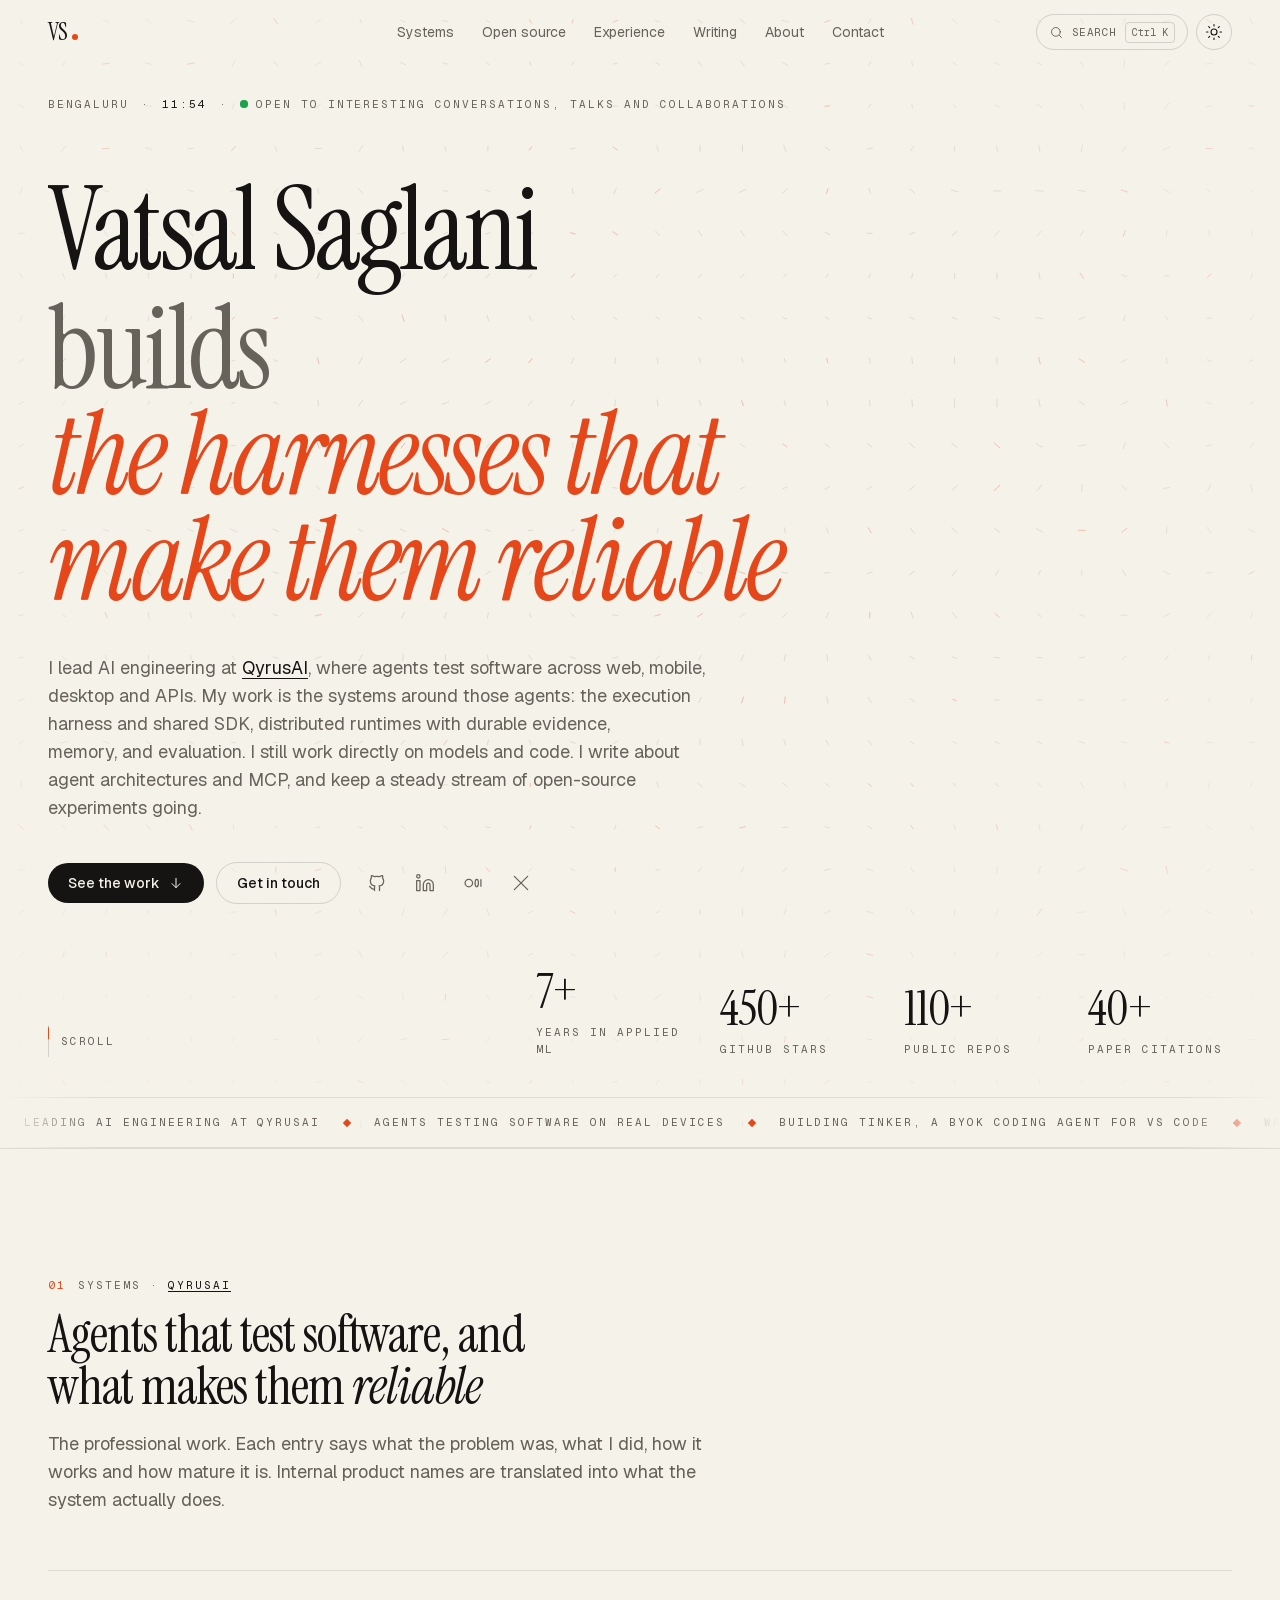
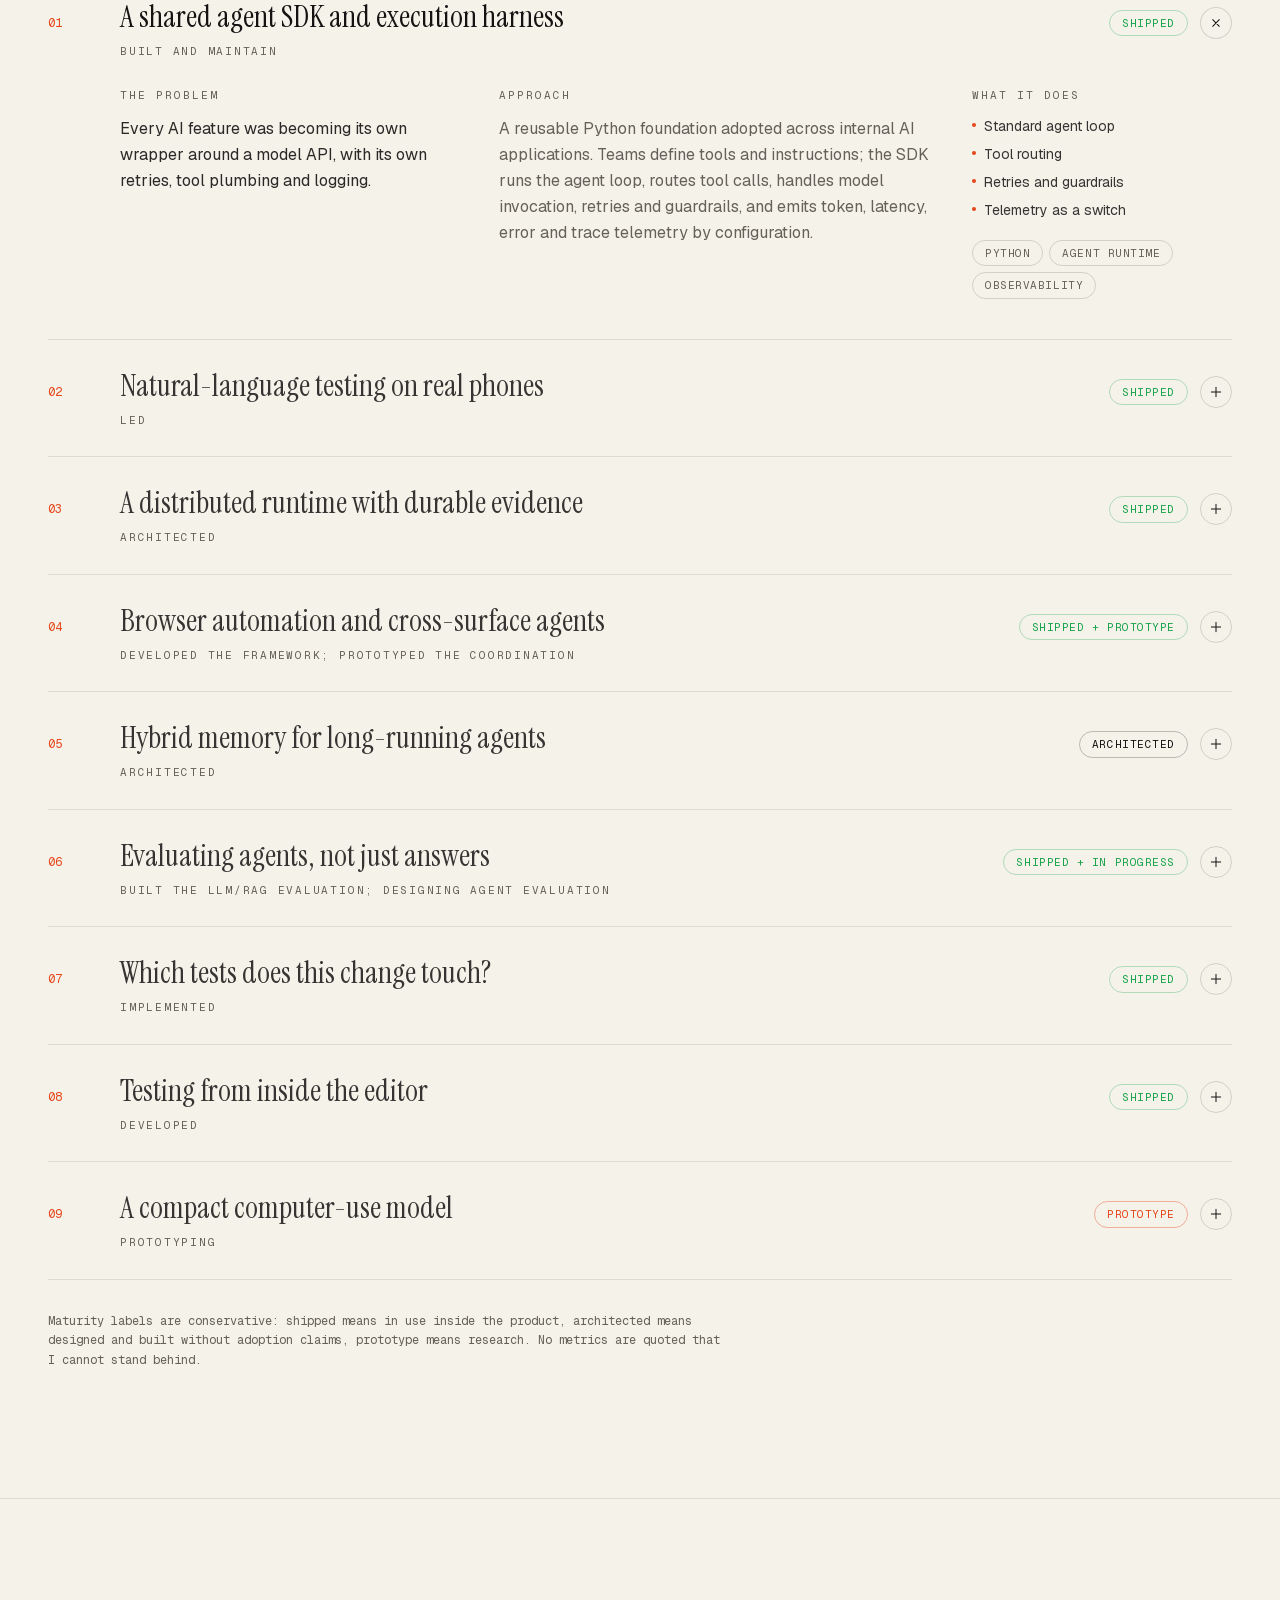
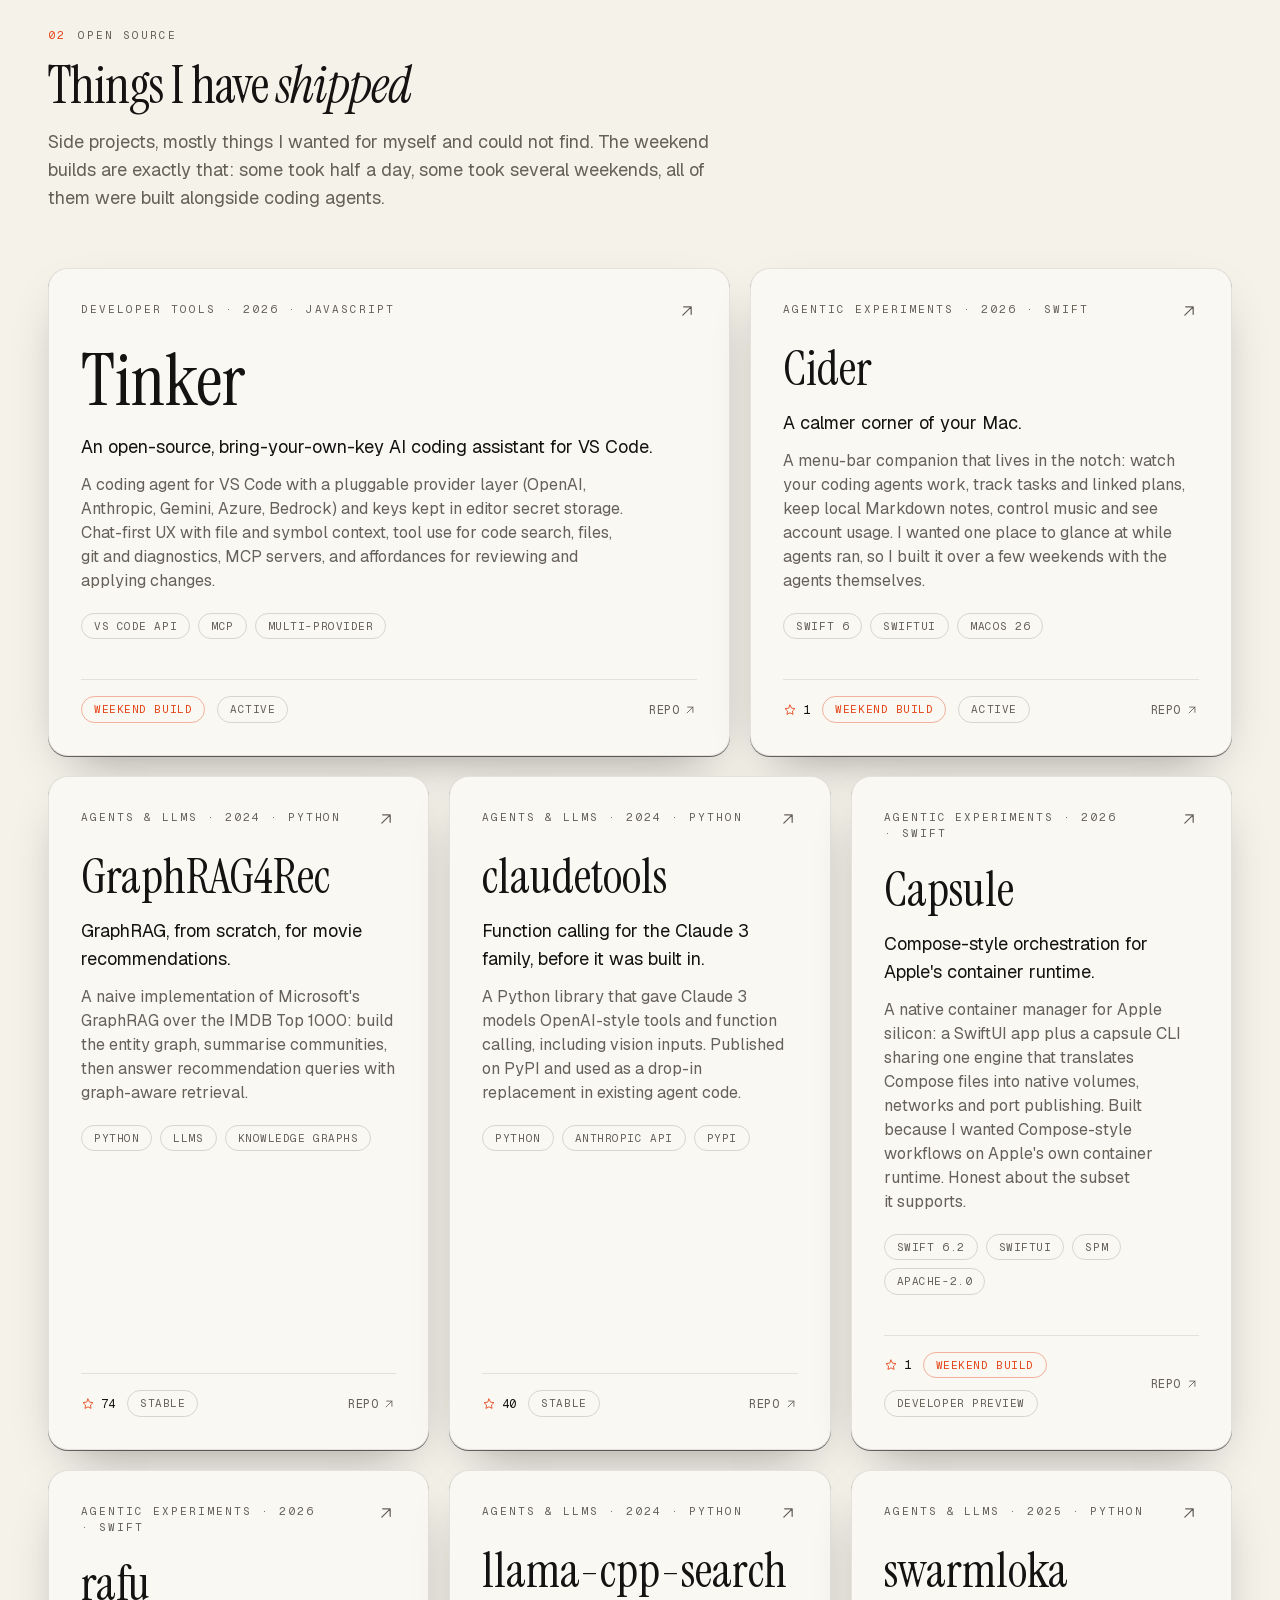
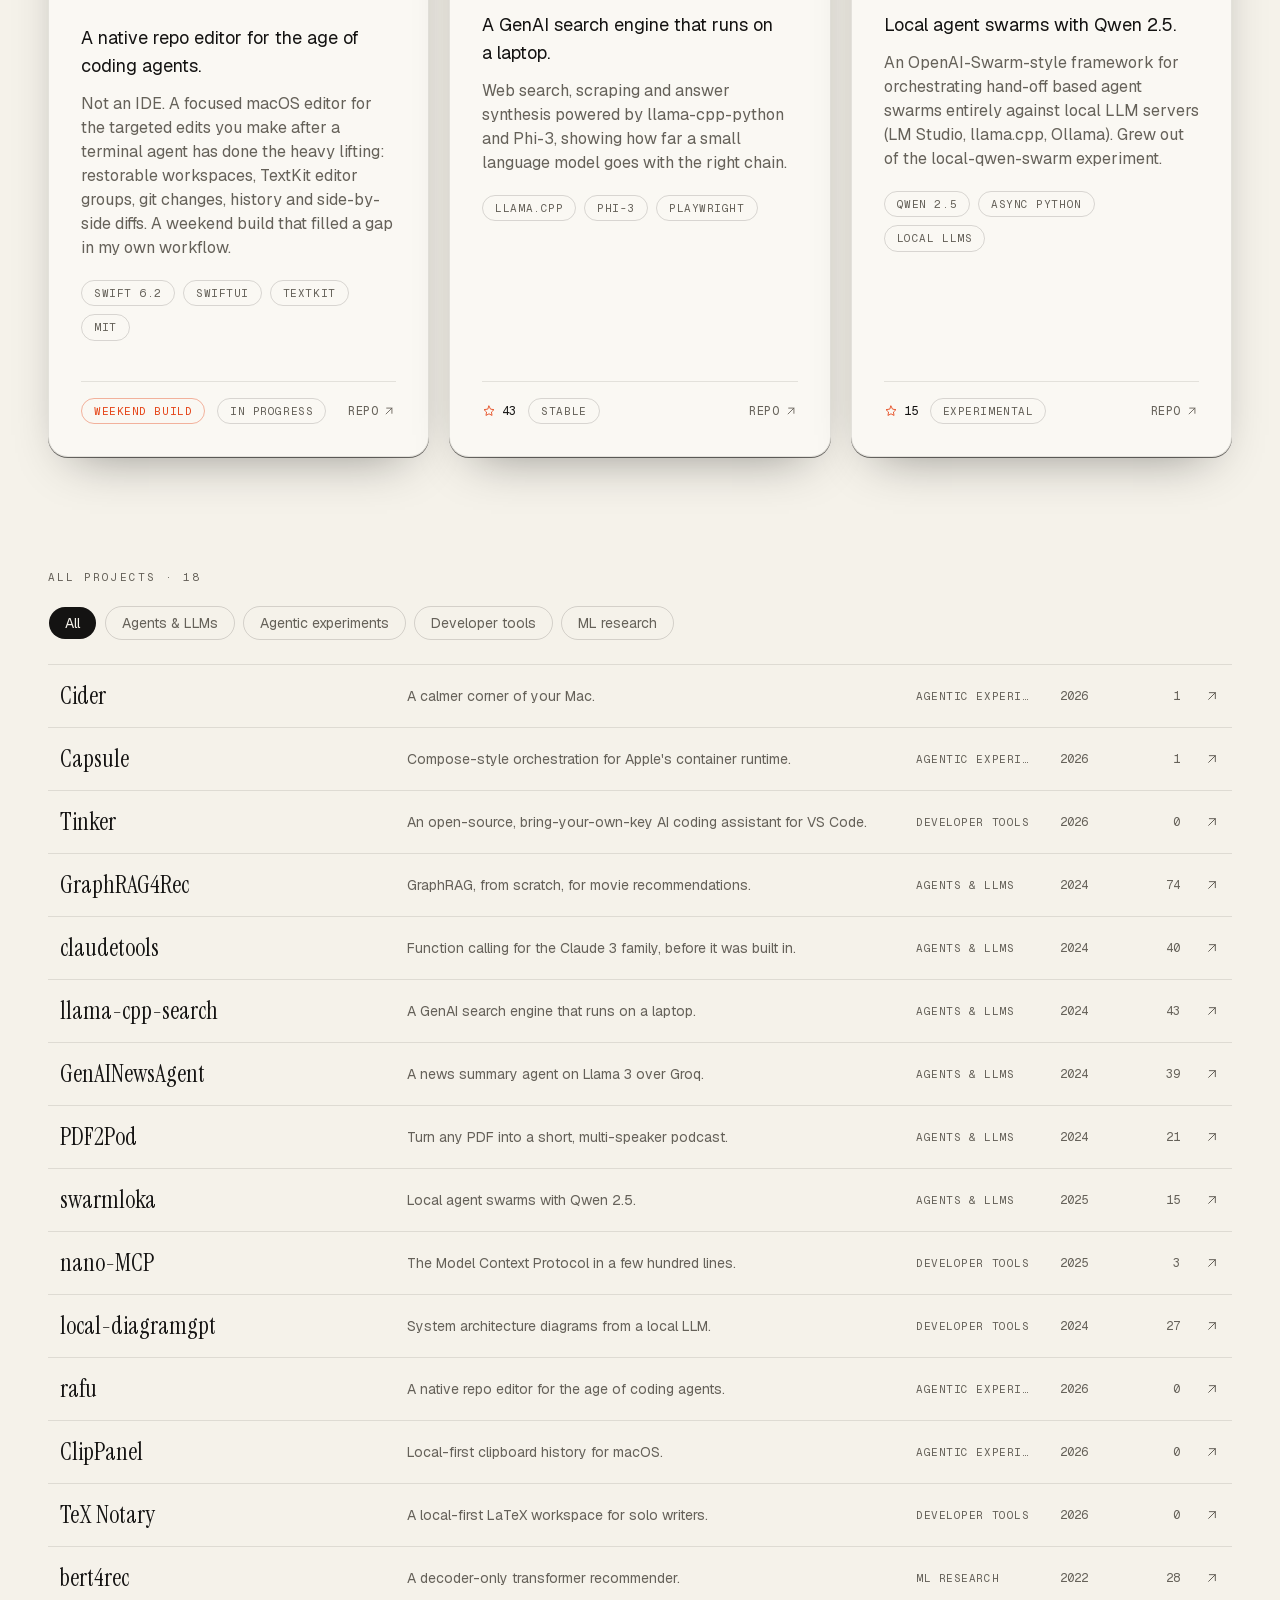
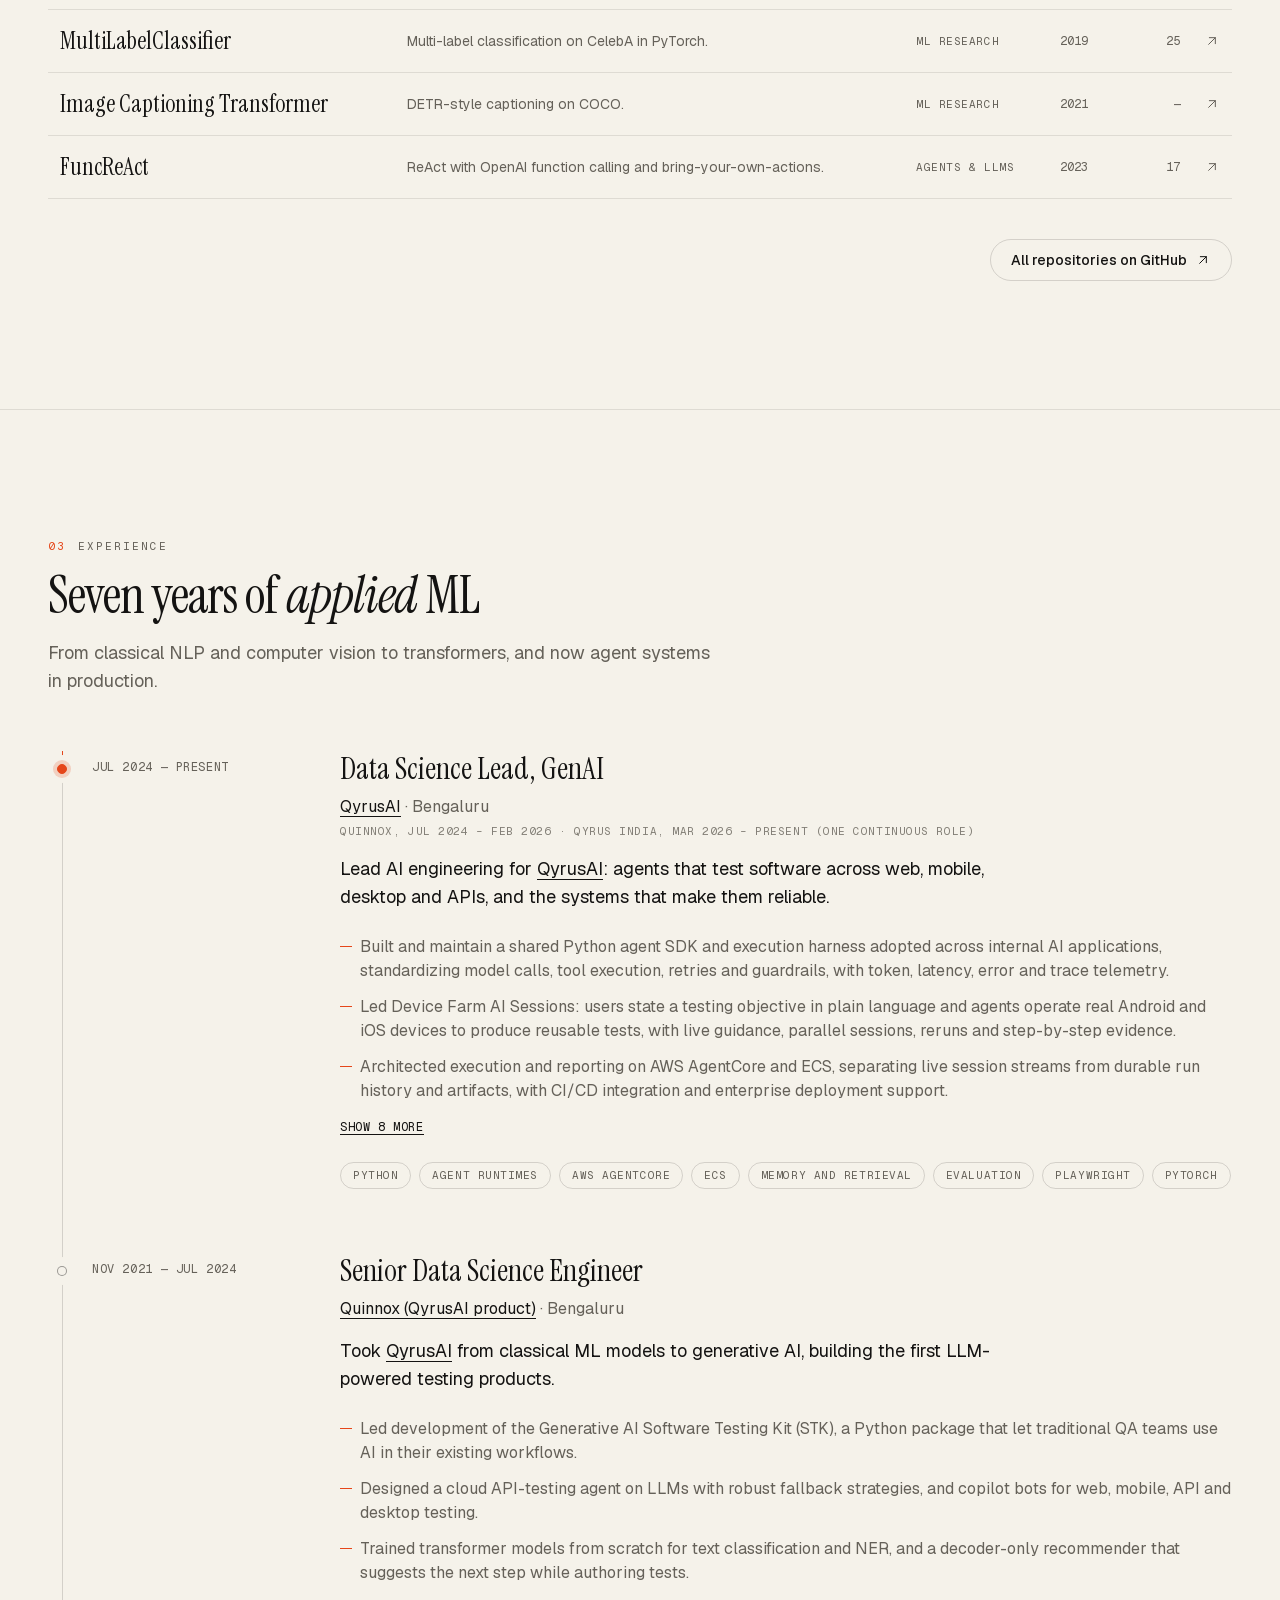
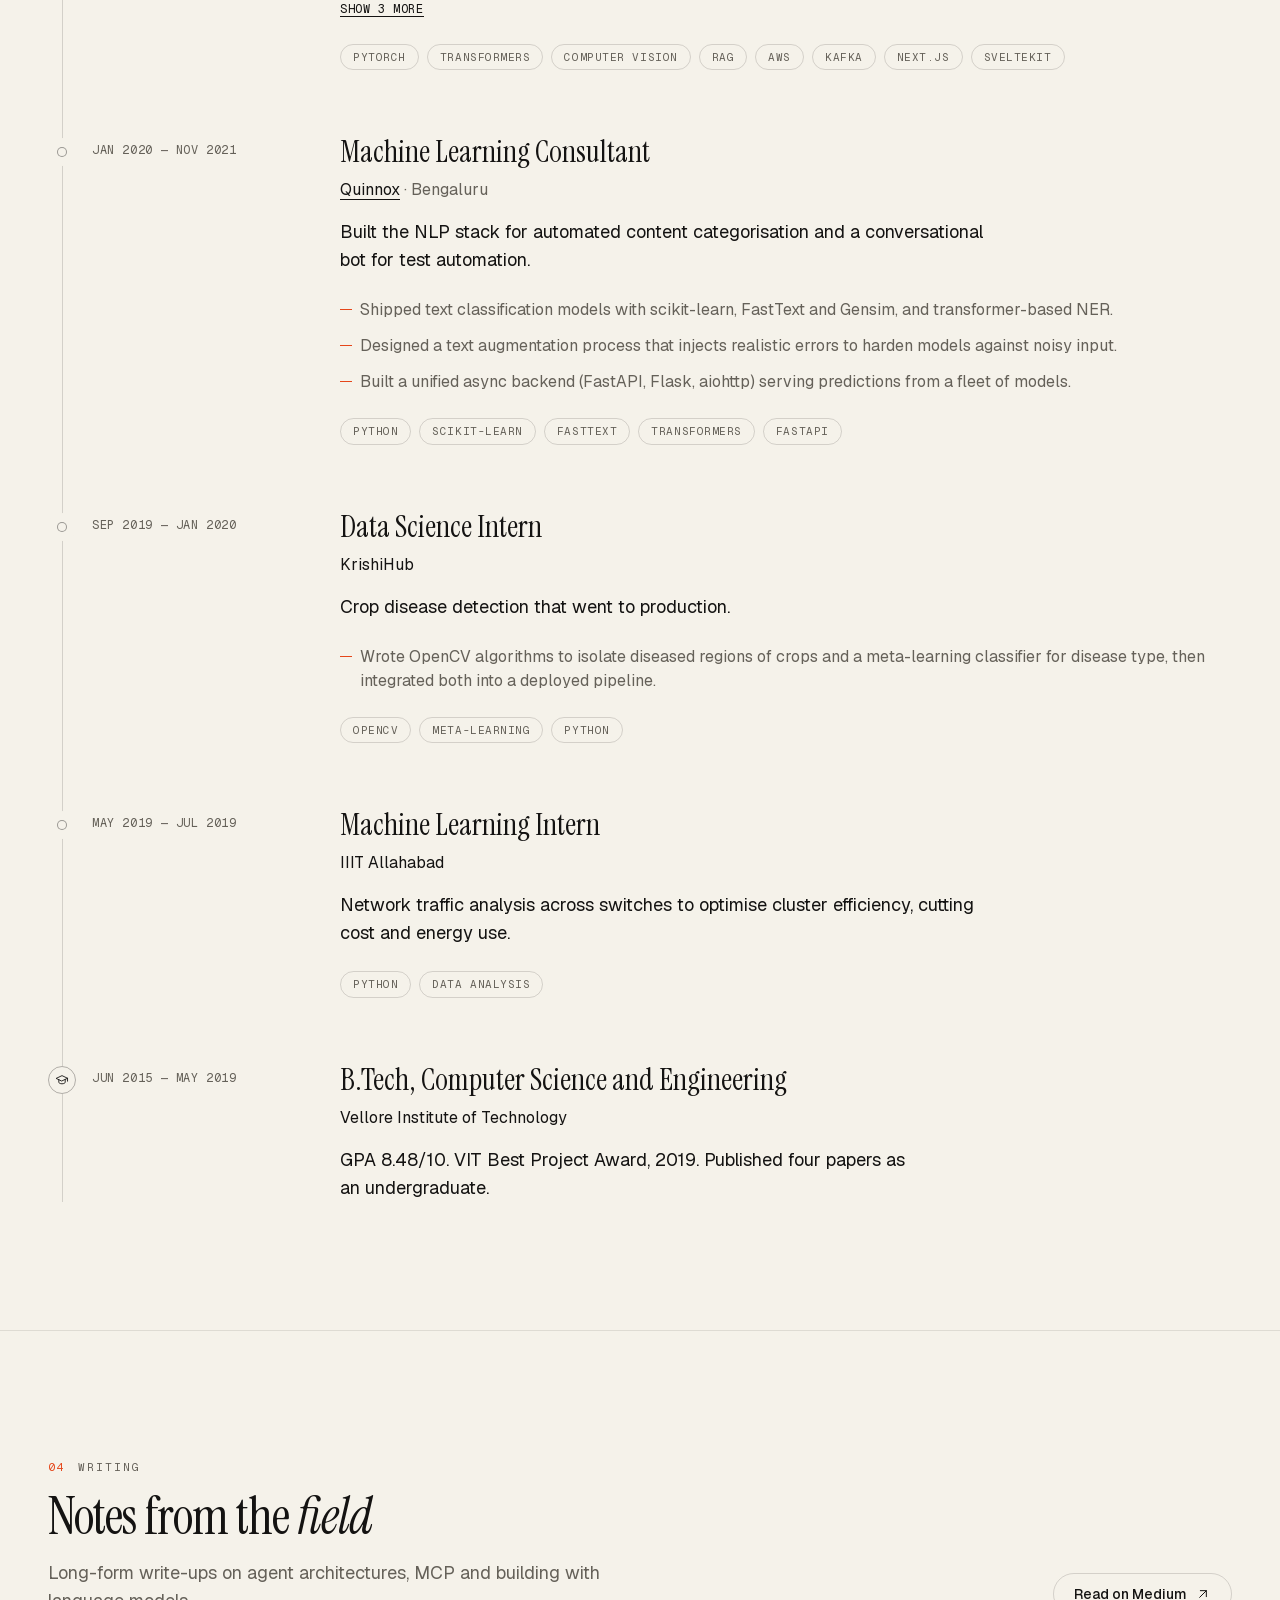
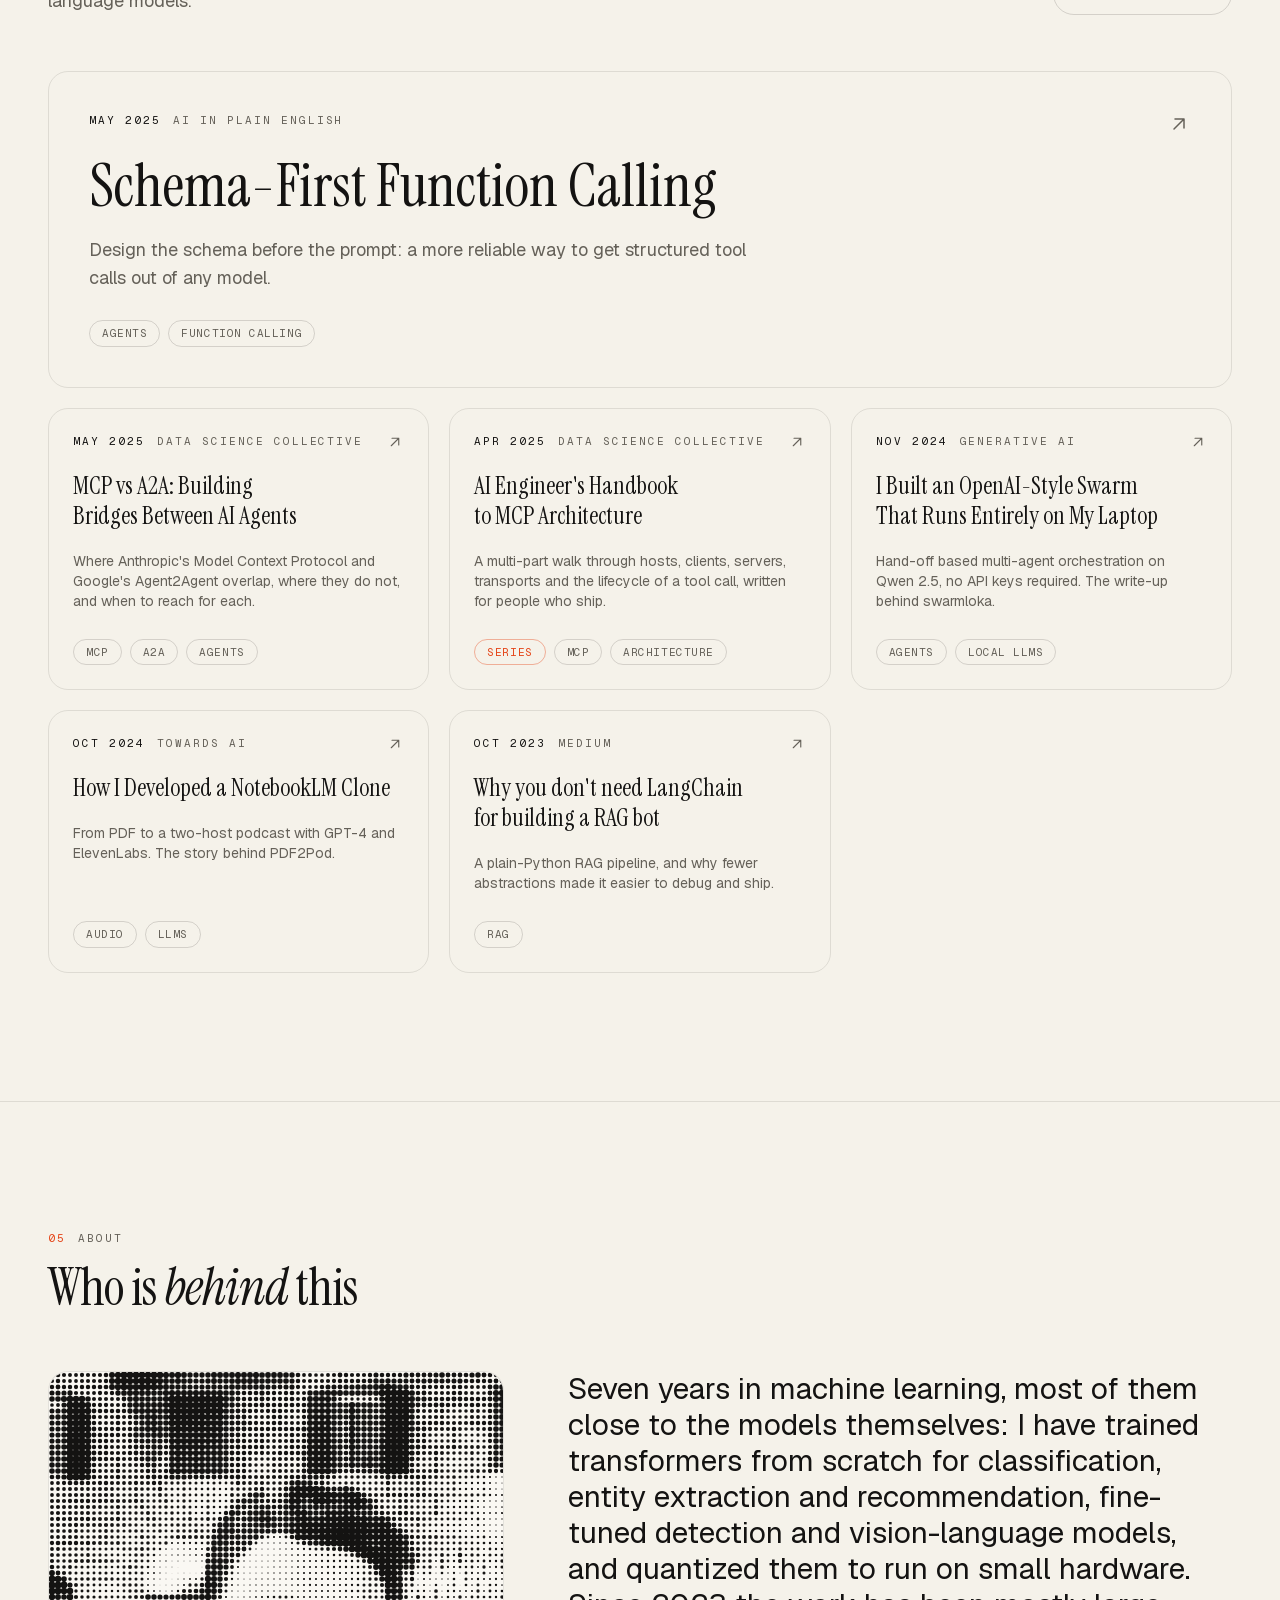
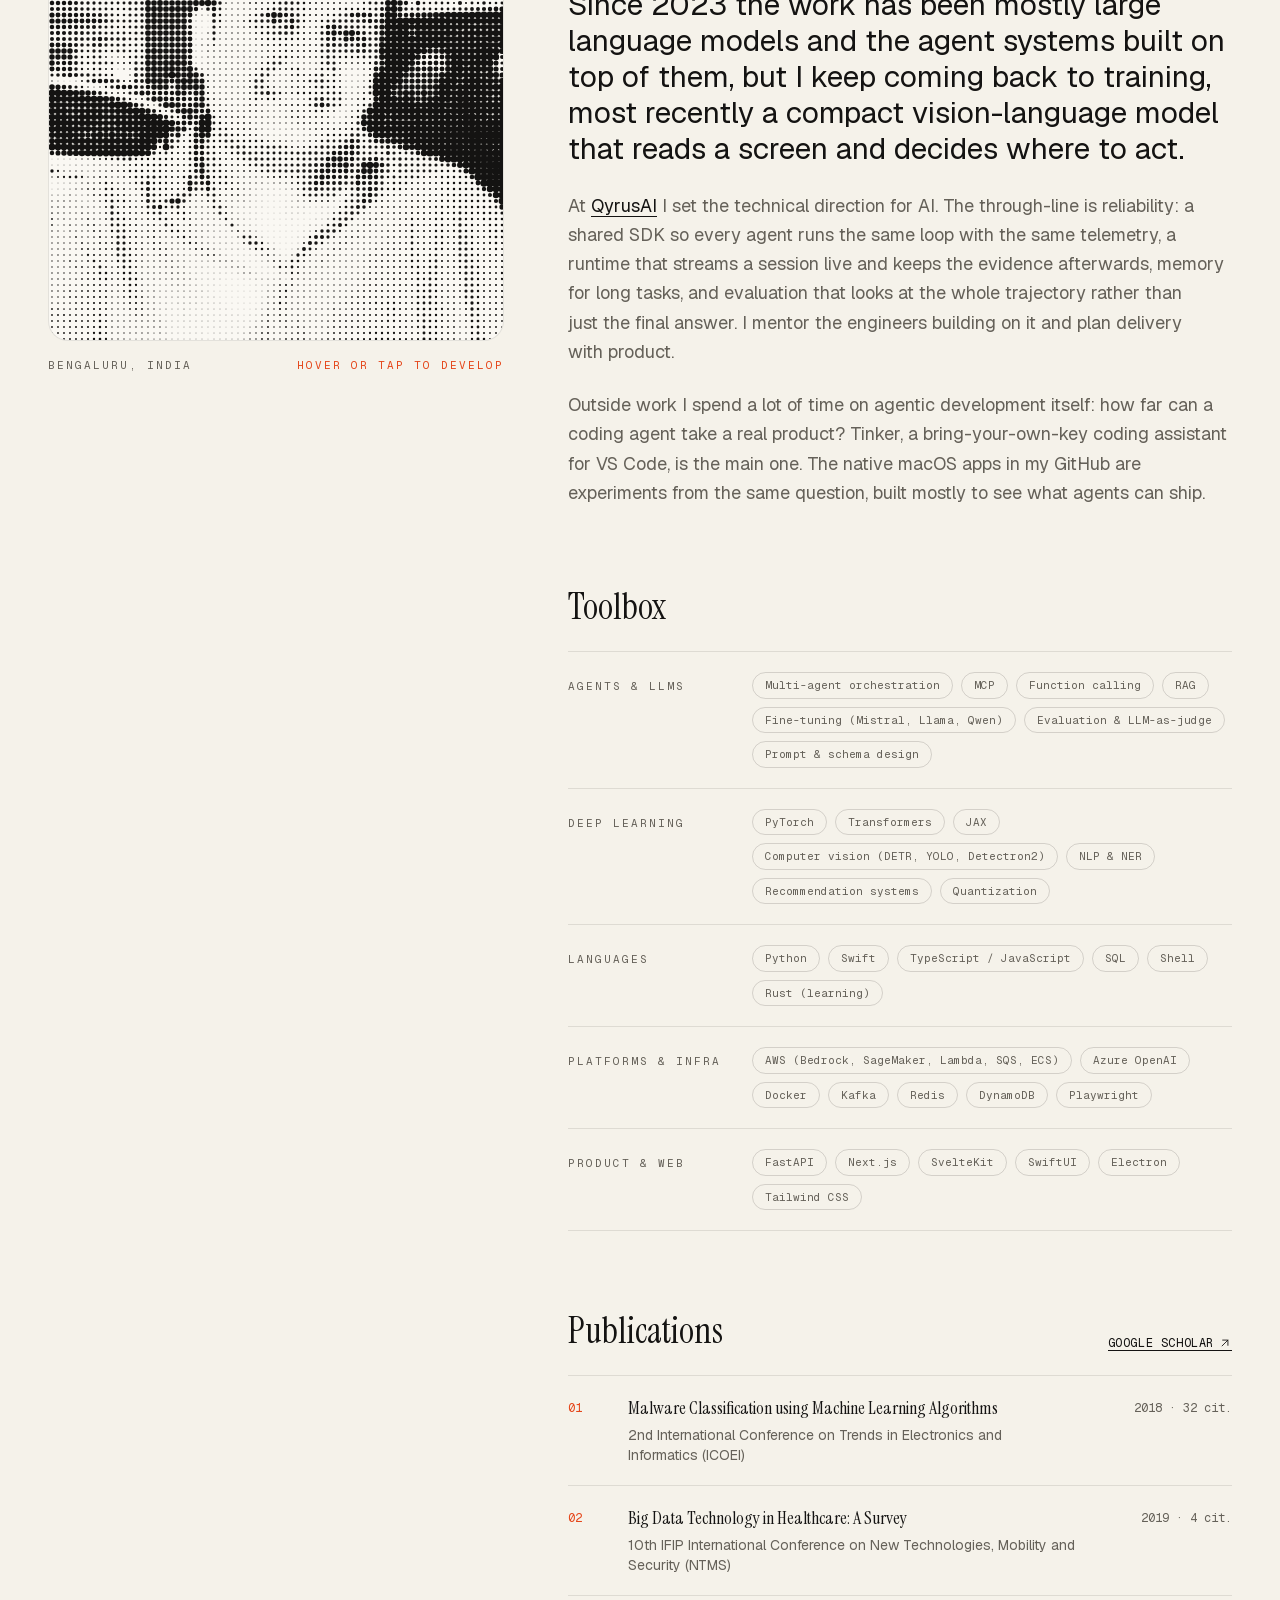
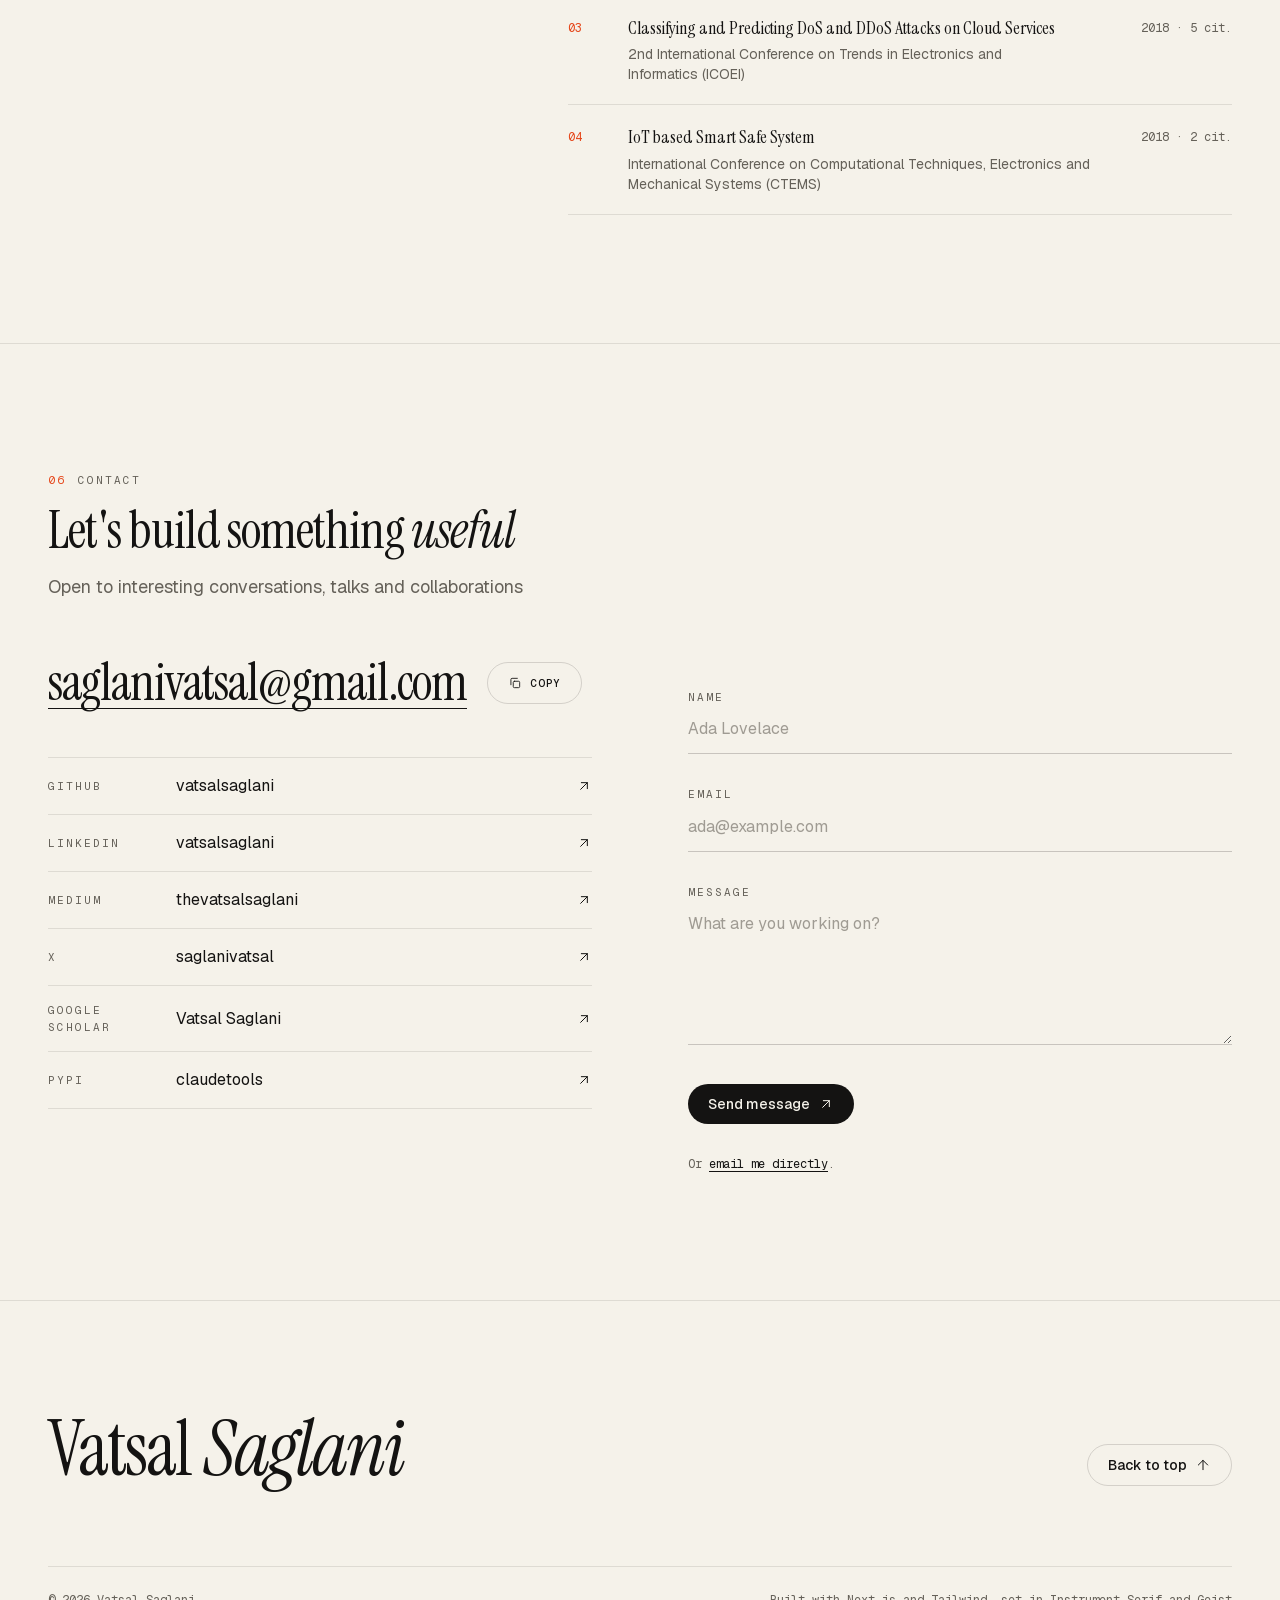
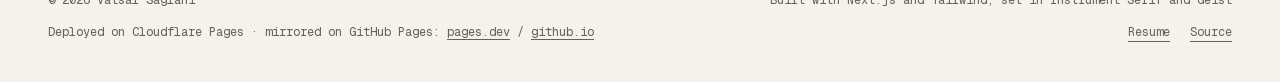
